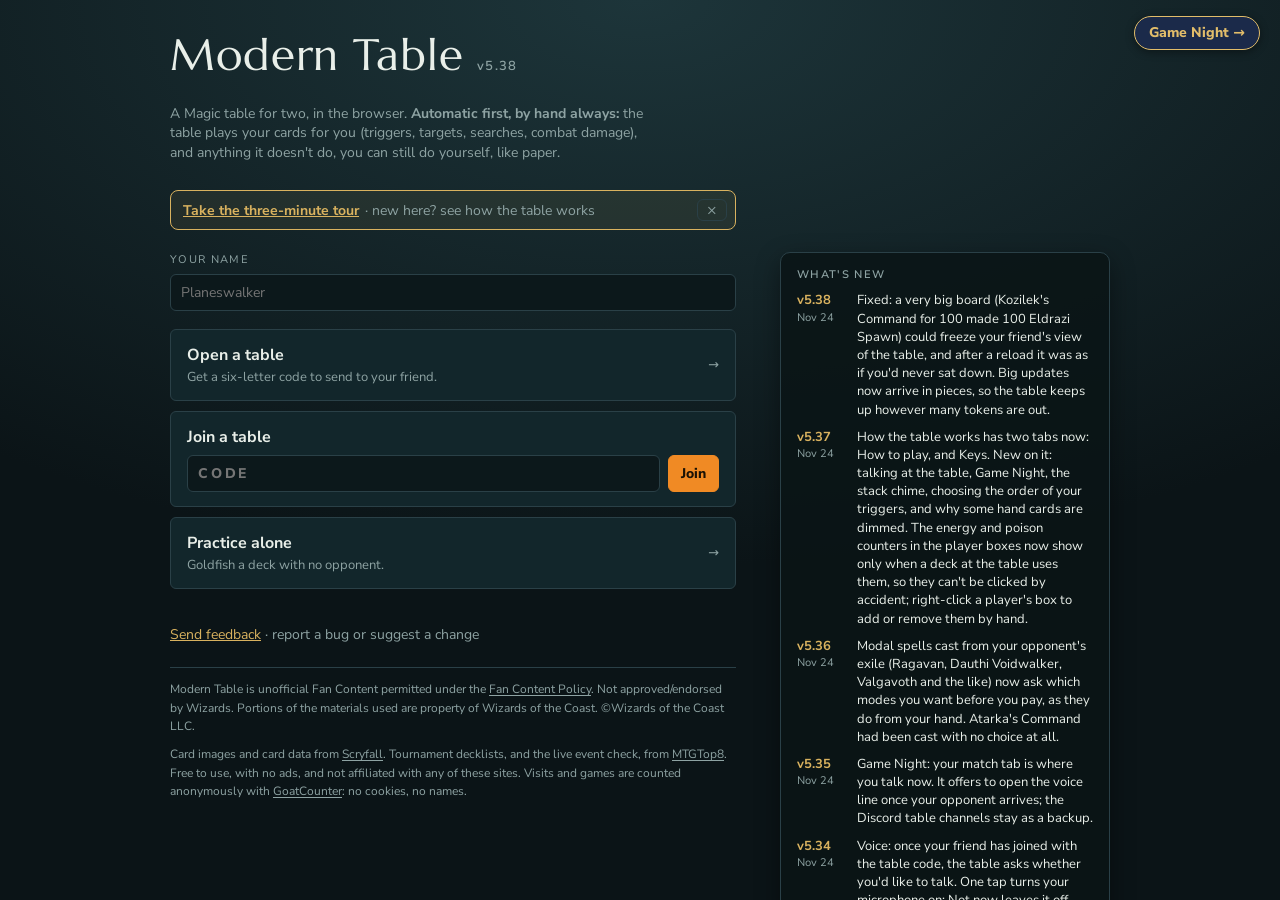
==== index.html @ 103f33f0 "v5.38 / Draft v0.40: long messages go in pieces PeerJS's JSON channel refuses messages of 16,300 byt" ====
<!doctype html>
<html lang="en">
<head>
<meta charset="utf-8">
<meta name="viewport" content="width=device-width,initial-scale=1">
<title>Modern Table</title>
<link rel="icon" href="icon.svg" type="image/svg+xml">
<link rel="icon" href="icon-32.png" type="image/png" sizes="32x32">
<link rel="apple-touch-icon" href="apple-touch-icon.png">
<!-- Anonymous visit and game counts (GoatCounter: no cookies, no personal data). The path drops ?t= table codes. -->
<script>window.goatcounter={path:function(p){return String(p).split('?')[0];}};</script>
<script data-goatcounter="https://modern-table.goatcounter.com/count" async src="https://gc.zgo.at/count.js"></script>
<link rel="preconnect" href="https://fonts.googleapis.com">
<link rel="stylesheet" href="https://fonts.googleapis.com/css2?family=Marcellus&family=Patrick+Hand&family=Nunito+Sans:opsz,wght@6..12,400;6..12,600;6..12,800&display=swap">
<style>
/* Layout: felt table in the middle, zone piles on the left rail, players + stack + log on the right rail. */
:root{
  --felt:#16272b; --felt2:#0f1c20; --rail:#0b1417; --line:#2a4047; --ink:#e9efe9; --dim:#8ea3a3;
  --brass:#d9b25f; --go:#f08a24; --bad:#e2574c; --good:#5fc98d; --opp:#7fb3ff;
  --display:"Marcellus",Georgia,serif; --ui:"Nunito Sans",system-ui,-apple-system,"Segoe UI",sans-serif;
  --ch:calc((100vh - 66px)/5.85); --cw:calc(var(--ch)/1.396);
  color-scheme:dark;
}
*{box-sizing:border-box}
html,body{height:100%;margin:0}
body{background:var(--rail);color:var(--ink);font:14px/1.4 var(--ui);overflow:hidden;user-select:none;-webkit-user-select:none}
button,input,textarea,select{font:inherit;color:inherit}
button{cursor:pointer;background:#1c3238;border:1px solid var(--line);border-radius:6px;padding:7px 12px}
button:hover{border-color:var(--brass)}
button:focus-visible,input:focus-visible,textarea:focus-visible{outline:2px solid var(--brass);outline-offset:1px}
button.go{background:var(--go);border-color:var(--go);color:#1b1205;font-weight:800}
button.ghost{background:transparent}
button:disabled{opacity:.45;cursor:default}button:disabled:hover{border-color:var(--line)}
input,textarea{background:#0c181b;border:1px solid var(--line);border-radius:6px;padding:8px 10px;user-select:text;-webkit-user-select:text}
h1,h2,h3{font-family:var(--display);font-weight:400;margin:0;text-wrap:balance}
[hidden]{display:none!important}
.screen{height:100%}

/* ---------- lobby ---------- */
#lobby{position:relative;display:grid;place-items:center;background:radial-gradient(120% 90% at 50% 0%,#1d353a,var(--rail) 70%);overflow:auto;padding:24px 16px}
.lobbybox{width:min(940px,100%);display:grid;grid-template-columns:minmax(0,1fr) 330px;gap:18px 44px;align-items:start}
.lhead,.lmain{display:flex;flex-direction:column;gap:18px;min-width:0}.lhead{grid-column:1/-1}
@media (max-width:920px){.lobbybox{grid-template-columns:minmax(0,1fr);width:min(560px,100%)}}
.lobbybox h1{font-size:44px;letter-spacing:.02em}
.lobbybox p{margin:0;color:var(--dim);max-width:60ch}
.lobbybox p.legal{max-width:none;font:12px/1.55 var(--ui);color:var(--dim);border-top:1px solid var(--line);padding-top:12px;margin-top:4px}.lobbybox p.legal .lgl{display:block}.lobbybox p.legal .lgl+.lgl{margin-top:.775em}.lobbybox p.legal a{color:inherit;text-decoration:underline;text-underline-offset:2px}
.field{display:flex;flex-direction:column;gap:6px}
.field label{font-size:11px;letter-spacing:.12em;text-transform:uppercase;color:var(--dim)}
/* affiliation (v4.88) */
.lgsrow{display:flex;gap:10px;align-items:center}.lgsrow select{flex:1;min-width:0;height:38px;background:#0c181b;border:1px solid var(--line);border-radius:6px;padding:0 8px}
.lgsp{flex:none;width:38px;height:38px;box-sizing:border-box;border:1px dashed var(--line);border-radius:5px;overflow:hidden}.lgsp.on{border:1px solid var(--brass)}.lgsp img{display:block;width:100%;height:100%;object-fit:cover}
.lgsh{font-size:12px;color:var(--dim)}
.lgsl{flex:none;width:34px;height:34px;box-sizing:border-box;border:1px solid var(--brass);border-radius:4px;object-fit:cover}
#banner.wide{max-width:min(660px,92vw)}#banner .mrow{flex-wrap:nowrap;align-items:center;gap:20px;margin:2px 0 4px}#banner .mvs{font:italic 20px var(--display);color:var(--brass)}
#banner .mside{display:flex;align-items:center;gap:14px;min-width:0}#banner .mside.r{flex-direction:row-reverse;text-align:right}#banner .mtx{display:flex;flex-direction:column;gap:2px;min-width:0;text-align:left}#banner .mside.r .mtx{text-align:right}
#banner .mnm{font:22px var(--display);color:var(--ink)}#banner .mst{font-size:12px;font-weight:700;color:var(--brass)}#banner .mdk{font-size:12px;color:var(--dim)}
.lgsb{flex:none;width:84px;height:84px;box-sizing:border-box;border:2px solid var(--brass);border-radius:8px;object-fit:cover}
.choices{display:grid;gap:10px}
.choice{display:flex;gap:12px;align-items:center;justify-content:space-between;text-align:left;padding:14px 16px;background:#12262b}
.choice b{display:block;font-size:16px}.choice span{color:var(--dim);font-size:13px}
/* the way to the Draft Table wears the Draft Table's colours */
.corner{position:absolute;top:16px;right:20px;border:1px solid #e2bd6a;border-radius:99px;padding:6px 14px;text-decoration:none;font-weight:800;color:#e2bd6a;background:#1b2a4a;box-shadow:0 2px 8px #0006}
.corner:hover{background:#273d6b;color:#f2d58f}
#nightWait{position:fixed;inset:0;z-index:300;display:grid;place-items:center;background:#0b1324ee;padding:16px}
#nightWait>div{max-width:520px;display:flex;flex-direction:column;gap:10px;align-items:center;text-align:center;border:1px solid #e2bd6a;border-radius:12px;padding:24px 28px;background:#1b2a4a;box-shadow:0 20px 50px #000b}
#nightWait span{font:800 11px var(--ui);letter-spacing:.14em;text-transform:uppercase;color:#a3b0cc}
#nightWait h2{font:400 26px var(--display);margin:0;color:#edf1fa}
#nightWait b{font:800 44px var(--ui);font-variant-numeric:tabular-nums;color:#e2bd6a;line-height:1}
#nightWait p{margin:0;color:#c9d2e6;font-size:14px}#nightWait a{color:#e2bd6a}#nightWait i{color:#a3b0cc;font-size:13px}
.joinrow{display:flex;gap:8px}.joinrow input{flex:1;text-transform:uppercase;letter-spacing:.2em;font-weight:800;min-width:0}

.news{display:flex;flex-direction:column;gap:9px}
.lobbybox .news{background:#0a1416d9;border:1px solid var(--line);border-radius:10px;padding:14px 16px 16px;box-shadow:0 8px 24px #0006}
.lobbybox .newsrow{grid-template-columns:52px 1fr;gap:8px;font-size:13px}
.news h4{margin:0;font:600 11px var(--ui);letter-spacing:.12em;text-transform:uppercase;color:var(--dim)}
.newsrow{display:grid;grid-template-columns:86px 1fr;gap:10px;font-size:13.500px;color:var(--ink);line-height:1.4}
.newsrow b{color:var(--brass);font-variant-numeric:tabular-nums}.newsrow b small{display:block;color:var(--dim);font-weight:400;font-size:11px}
.news a{color:var(--brass);font-size:13px}
/* ---------- deck screen ---------- */
#decks{display:flex;flex-direction:column;background:var(--felt2)}
.topbar{display:flex;gap:12px;align-items:center;padding:10px 16px;border-bottom:1px solid var(--line);background:var(--rail);flex-wrap:wrap}
.topbar h2{font-size:22px;margin-right:auto}
.pill{font-size:12px;padding:3px 9px;border-radius:99px;border:1px solid var(--line);color:var(--dim);white-space:nowrap}
.pill.ok{color:var(--good);border-color:var(--good)}.pill.warn{color:var(--go);border-color:var(--go)}
.pill b{color:var(--ink);letter-spacing:.15em;user-select:text;-webkit-user-select:text}
.deckwrap{flex:1;min-height:0;display:grid;grid-template-columns:minmax(260px,380px) 1fr}
.decklist{overflow:hidden;border-right:1px solid var(--line);padding:10px;display:flex;flex-direction:column}#tabBody{flex:1 1 auto;min-height:0;overflow:auto}
#basicsBox{flex:0 0 auto;margin-top:10px;padding:8px 10px 10px;border:1px solid var(--line);border-radius:8px;background:var(--felt2,#132226)}#basicsBox .bbtabs{display:flex;gap:4px;margin:0 0 7px}#basicsBox .bbtabs button{flex:1;padding:4px 0;font:700 10px var(--ui);letter-spacing:.08em;text-transform:uppercase;background:transparent;color:var(--dim);border:1px solid var(--line);border-radius:5px}#basicsBox .bbtabs button.on{color:var(--brass);border-color:var(--brass)}#basicsBox .bbrow.ten{gap:4px}#basicsBox .bbrow.ten .bbc span{font-size:7px}#basicsBox .bbh{display:flex;align-items:center;justify-content:space-between;gap:8px;margin:0 0 7px;font:700 11px var(--ui);letter-spacing:.1em;text-transform:uppercase;color:var(--dim)}#basicsBox select{font:600 12px var(--ui);width:100%;background:#0d1a1d;color:var(--ink);border:1px solid var(--line);border-radius:5px;padding:3px 5px}#basicsBox .bbrow{display:grid;grid-template-columns:repeat(5,1fr);gap:5px}#basicsBox .bbc{aspect-ratio:63/88;border-radius:5px;overflow:hidden;background:#0b1416 center/cover no-repeat;position:relative;box-shadow:0 2px 5px #0008}#basicsBox .bbc span{position:absolute;left:0;right:0;bottom:3px;text-align:center;font:700 9px var(--ui);color:#fff;text-shadow:0 1px 2px #000}#basicsBox .bbn{margin:6px 0 0;font:12px var(--ui);color:var(--dim);min-height:15px}
.tabs{display:flex;gap:6px;margin-bottom:10px;flex-wrap:wrap}
.tabs button.on{border-color:var(--brass);color:var(--brass)}
.evh{font-size:11px;letter-spacing:.1em;text-transform:uppercase;color:var(--dim);margin:14px 4px 6px}
.drow{display:grid;grid-template-columns:34px 1fr;gap:8px;width:100%;text-align:left;border-color:transparent;background:transparent;padding:6px 8px}
.drow.on{background:#1c3238;border-color:var(--brass)}
.drow small{color:var(--dim)}.drow .pl{color:var(--brass);font-variant-numeric:tabular-nums}
.deckview{overflow:auto;padding:18px 22px;display:flex;flex-direction:column;gap:14px}
.deckview h3{font-size:28px}
.cols{columns:3 200px;column-gap:24px}
.dvtabs{display:flex;gap:6px;align-items:center}.dvtabs button{padding:4px 12px;font-size:12px}.dvtabs button.on{border-color:var(--brass);color:var(--brass)}.dvtabs .hint{margin-left:6px}
.deckview .sbwrap{margin-top:0}.deckview .sbside{position:static}.deckview .sbmain .card,.deckview .sbside .card{cursor:default}
.cols div{break-inside:avoid;padding:1px 0;cursor:default}
.cols .sec{font-size:11px;letter-spacing:.1em;text-transform:uppercase;color:var(--dim);margin-top:10px}
.cols .n{display:inline-block;width:1.6em;color:var(--brass);font-variant-numeric:tabular-nums}
textarea#paste{width:100%;min-height:300px;font-family:ui-monospace,Menlo,Consolas,monospace;font-size:13px}
.hint{color:var(--dim);font-size:13px;max-width:70ch}
/* v4.127: the coin flip window (cfWindow); the coin is the maintainer's sprite sheet, img/coin-flip.webp: 4 x 4 frames, one turn; frame 0 = heads (planeswalker symbol), frame 8 = tails (the rat) */
.cfstage{display:grid;grid-template-columns:auto 1fr auto;align-items:center;gap:18px}.cfstage.solo{grid-template-columns:1fr;justify-items:center}
.cfstage figure{margin:0;text-align:center;transition:opacity .35s,filter .35s}
.cfstage:not(.win) .xfb .xfc{outline-color:transparent}.cfstage .xfb .xfc{transition:outline-color .3s,box-shadow .3s}.cfstage.win .xfb .xfc{outline-color:var(--brass);box-shadow:0 0 26px #d9b25f88}
.cfstage.lose .xfb{opacity:.35;filter:grayscale(.8)}.cfstage.lose .xfb figcaption{color:var(--dim)}
.cfcoin,.cfface{background-image:url(img/coin-flip.webp);background-size:400% 400%;background-repeat:no-repeat;background-position:0 0}
.cfbox{display:flex;flex-direction:column;align-items:center;gap:10px;min-width:220px;text-align:center}
.cfwrap{height:150px;width:130px;display:grid;place-items:end center}
.cfcoin{width:112px;height:112px;margin-bottom:4px;will-change:transform}
.cfcoin.nos{background:radial-gradient(circle at 35% 30%,#f6dc95,#d9b25f 45%,#9c7a32);border-radius:50%;display:grid;place-items:center;font:400 34px var(--display);color:#4a3712}
.cfshadow{width:70px;height:10px;border-radius:50%;background:#0007;filter:blur(2px)}
.cfres{font-family:var(--display);font-size:20px;min-height:28px}.cfres.win{color:var(--good)}.cfres.lose{color:var(--bad)}
.cfcall{display:flex;gap:8px}.cfcall[hidden]{display:none}.cfcall button{min-width:92px}
.cfsub{color:var(--dim);font-size:12.5px;min-height:18px}.cfsub a{color:var(--brass);cursor:pointer;text-decoration:underline}
.cfface{display:inline-block;width:22px;height:22px;vertical-align:-6px;margin-right:6px}.cfface.t{background-position:0 66.6667%}
.cfout{border-radius:8px;padding:8px 12px;font-size:13px}.cfout[hidden]{display:none}.cfout.win{background:#123024;border:1px solid #2f6b4c}.cfout.lose{background:#2a1414;border:1px solid #6b2a24}
.cfkey{display:flex;gap:14px;align-items:center;margin-right:6px;font:800 12px var(--ui);letter-spacing:.08em;text-transform:uppercase}.cfkey>span{display:flex;align-items:center;gap:7px}.cfkey .cfface{width:38px;height:38px;margin:0;vertical-align:middle}
.sheet footer .cfnote{margin-right:auto;color:var(--dim);font-size:13px;align-self:center}
@media (max-width:760px){.cfstage{grid-template-columns:1fr;justify-items:center}.cfstage .cfbox{order:-1}}
.xfpair{display:flex;gap:14px;align-items:center;justify-content:center;margin:2px 0 12px}:is(.xfpair,.cfstage) figure{margin:0;text-align:center}:is(.xfpair,.cfstage) .xfc{position:relative;width:min(210px,38vw);aspect-ratio:63/88;border-radius:10px;overflow:hidden;box-shadow:0 4px 14px #0008}:is(.xfpair,.cfstage) .xfb .xfc{outline:2px solid var(--brass);outline-offset:2px}:is(.xfpair,.cfstage) .xfc img{position:absolute;inset:0;width:100%;height:100%;display:block}:is(.xfpair,.cfstage) .xftx{position:absolute;inset:0;box-sizing:border-box;border-radius:10px;padding:10px;background:var(--felt2,#1d2b26);border:1px solid var(--line);text-align:left;font-size:12px;overflow:hidden}:is(.xfpair,.cfstage) .xftx b{display:block;font-size:13px;margin-bottom:4px}:is(.xfpair,.cfstage) .xftx i{display:block;color:var(--dim);margin-bottom:6px}:is(.xfpair,.cfstage) figcaption{font:600 11px var(--ui);letter-spacing:.06em;text-transform:uppercase;color:var(--brass);margin-top:6px}:is(.xfpair,.cfstage) .xfarr{font-size:28px;color:var(--brass);line-height:1}

/* ---------- table ---------- */
#table{display:grid;grid-template-columns:calc(var(--cw) + 26px) 1fr 272px;position:relative}
#left{display:flex;flex-direction:column;justify-content:space-between;padding:8px 13px;gap:6px;background:var(--rail);border-right:1px solid var(--line);overflow:hidden}
.piles{display:flex;flex-direction:column;gap:5px}
.railh{font-size:10px;letter-spacing:.12em;text-transform:uppercase;color:var(--dim);white-space:nowrap;overflow:hidden;text-overflow:ellipsis;width:var(--cw)}.railh b{color:var(--opp);font-weight:800}.railh.me b{color:var(--brass)}
.pile.still{cursor:default}
#left .pile{height:var(--pileh,calc(var(--ch)*.55))}
.pile{position:relative;width:var(--cw);height:calc(var(--ch)*.55);border-radius:6px;border:1px dashed var(--line);overflow:hidden;cursor:pointer}
.pile .card{position:absolute;top:0;left:0;width:100%;pointer-events:none;box-shadow:none}
.pile label{position:absolute;left:0;right:0;bottom:0;background:#000b;font-size:10px;letter-spacing:.08em;text-transform:uppercase;padding:2px 5px;display:flex;justify-content:space-between;pointer-events:none}
.pile label b{color:var(--brass);font-variant-numeric:tabular-nums}
.pile.drop,.row.drop,.handrow.drop,#stack.drop{outline:2px solid var(--brass);outline-offset:-2px}
#board{position:relative;display:flex;flex-direction:column;min-width:0;background:radial-gradient(90% 70% at 50% 50%,#1e3a3f,var(--felt) 60%,var(--felt2))}
/* each row has see-through room above and below (--rp) that overlaps its neighbours, so tapped cards, attackers and glows are not cut off; the layout height is unchanged */
.row{--rp:calc(var(--ch)*.22);height:calc(var(--ch) + 2*var(--rp));display:flex;align-items:center;gap:6px;padding:var(--rp) 10px;margin:calc(-1*var(--rp)) 0;background-clip:content-box;overflow-x:auto;overflow-y:hidden;flex:none;scrollbar-width:thin}
#mid>*{position:relative;z-index:4}
#loopBtn{position:absolute;left:12px;z-index:30;padding:8px 12px;border-radius:8px}
#atkBar span.sub,#blockBar span.sub{font-size:11px;letter-spacing:0;text-transform:none;color:var(--dim);font-weight:400}#atkBar span.sub.must{color:var(--brass);font-weight:600}
.card.asel{outline:3px solid var(--brass);outline-offset:2px;transform:translateY(-6%)}.card.asel::after{content:'ATTACK';position:absolute;left:50%;top:-11px;transform:translateX(-50%);font:800 9px var(--ui);letter-spacing:.12em;color:#1b1408;background:var(--brass);padding:1px 6px;border-radius:3px}
#blockBar,#atkBar,#pracBar{position:absolute;left:12px;z-index:30;display:flex;flex-direction:column;gap:6px;align-items:stretch;width:178px;padding:8px 10px;background:#0b1417f2;border:1px solid var(--brass);border-radius:10px;box-shadow:0 8px 24px #000a}#pracBar span{font-size:11px;letter-spacing:.06em;text-transform:uppercase;color:var(--brass);font-weight:800}#pracBar .sub{text-transform:none;letter-spacing:0;color:var(--dim);font-weight:400}#pracBar{border-color:#7fb3ff}#pracBar span{color:#9cc4ff}
#blockBar span,#atkBar span{font-size:11px;letter-spacing:.08em;text-transform:uppercase;color:var(--brass);font-weight:800;text-align:center}#blockBar button,#atkBar button{font-size:12.5px}
.row .gap{flex:1;min-width:12px}
.row{position:relative;isolation:isolate}.row.ovf:hover{z-index:6}.row .card[data-z="bf"]{z-index:var(--zg,auto)}
.row::-webkit-scrollbar{height:9px}.row::-webkit-scrollbar-thumb{background:#d9b25f99;border-radius:5px}.row::-webkit-scrollbar-track{background:#0004}
.row.front{justify-content:safe center}
#oppBack,#oppFront{background:#0000001c}
.handrow{display:flex;justify-content:center;align-items:flex-end;flex:1;min-height:0;padding:0 12px;overflow:hidden}
.handrow.opp{flex:none;height:calc(var(--ch)*.56);align-items:center;gap:0;position:relative;background:#00000030}
.handrow.opp .card{width:calc(var(--cw)*.37);margin:0 calc(var(--cw)*-.02);cursor:default}
.handrow.opp .hn{position:absolute;left:10px;top:50%;transform:translateY(-50%);font-size:11px;letter-spacing:.1em;text-transform:uppercase;color:var(--dim)}.handrow.opp .hn b{color:var(--brass);font-size:15px}
.handrow.opp.shown .card{margin:0 2px;cursor:pointer}
#myHand .card{width:calc(var(--cw)*1.12);margin:0 var(--hm,-10px);transition:transform .12s,margin .16s ease-out,width .16s ease-out,opacity .16s;flex:none}
#myHand .card:hover{transform:translateY(-10%);z-index:5}#myHand .card.ntime{filter:brightness(.6) saturate(.55)}#myHand .card.ntime:hover{filter:brightness(.8) saturate(.75)}#myHand .card.insb{margin-left:calc(var(--hm,-10px) + var(--cw)*.9)}#myHand .card.insa{margin-right:calc(var(--hm,-10px) + var(--cw)*.9)}#myHand .card.dragsrc{width:0;margin:0;opacity:0;visibility:hidden;border-width:0;overflow:hidden;transform:none;box-shadow:none;transition:width .16s ease-out,margin .16s ease-out}
#mid{flex:none;height:44px;display:flex;align-items:center;gap:10px;padding:0 10px;border-block:1px solid var(--line);background:#0b1417cc}
#turnlbl{display:flex;align-items:center;gap:7px;min-width:0;flex:0 1 auto;background:transparent;border:1px solid transparent;padding:3px 8px;font-family:var(--display);font-size:17px;white-space:nowrap}
#turnlbl .tlt{min-width:0;overflow:hidden;text-overflow:ellipsis}#turnlbl.mine .tlt{color:var(--brass)}#turnlbl:hover,#turnlbl.open{border-color:var(--brass)}
#turnlbl .tlc{font:11px var(--ui);color:var(--dim)}#turnlbl .tlp{flex:none;font:700 11px var(--ui);color:var(--brass);border:1px solid var(--brass);border-radius:4px;padding:1px 5px}
.phases{display:flex;gap:3px;margin-inline:auto}
.phases button{padding:4px 9px;font-size:12px;border-radius:99px;background:transparent}
.phases button.on{background:var(--brass);border-color:var(--brass);color:#1b1205;font-weight:800}
.phases button.xc{border-style:dashed;border-color:var(--brass);color:var(--brass)}
.tools{display:flex;gap:4px}#fsBtn{white-space:nowrap}#fsBtn .fs{display:none}@media (max-width:1599px){#fsBtn .fl{display:none}#fsBtn .fs{display:inline}}.tools button{padding:4px 9px;font-size:12px}

.card{position:relative;width:var(--cw);aspect-ratio:488/680;border-radius:4.6%/3.3%;flex:none;background:#243b40;box-shadow:0 2px 6px #0008;transition:transform .15s,filter .15s,margin .15s;cursor:pointer;touch-action:none}
.card img{position:absolute;inset:0;width:100%;height:100%;border-radius:inherit;display:block;pointer-events:none}
.card .txt{position:absolute;inset:0;padding:7%;display:flex;flex-direction:column;gap:3px;font-size:calc(var(--cw)*.105);line-height:1.15;overflow:hidden;border:1px solid var(--line);border-radius:inherit;pointer-events:none}
.card .txt i{color:var(--dim);font-style:normal;font-size:.85em}.card .txt span{margin-top:auto;align-self:flex-end;font-weight:800}
.card .back:has(img){border-width:0}
.card .back{position:absolute;inset:0;overflow:hidden;border-radius:inherit;border:calc(var(--cw)*.05) solid #15100a;background:radial-gradient(circle at 50% 50%,#c79a4a 0 18%,#5a3a1c 19% 34%,#2c2136 35% 62%,#1a1422 63%);pointer-events:none}
:root{--ta:18deg}body.t90{--ta:90deg}
.card.tap{transform:rotate(var(--ta)) scale(.94);filter:brightness(.62) saturate(.7)}
.card.atk{transform:translateY(-14%);box-shadow:0 0 0 3px var(--brass),0 0 16px 3px #d9b25faa,0 8px 14px #000a}
.card.atk.tap{filter:brightness(.8) saturate(.85)}
.card.nblk,.card.atk.nblk,.card.atk.tap.nblk{filter:grayscale(.9) brightness(.4)}
.card.ntg{filter:grayscale(.9) brightness(.4)}.card.ntg2{filter:grayscale(.6) brightness(.65)}
.avatar.tgt.ntg{outline:none;opacity:.45;cursor:default}
.opp .card.atk,.card.opp.atk{transform:translateY(14%)}
.card.atk.tap{transform:translateY(-14%) rotate(var(--ta)) scale(.94)}
.card.opp.atk.tap{transform:translateY(14%) rotate(var(--ta)) scale(.94)}
/* sideways tap with room (v4.23): a tapped card is about a third wider, so it gets that much margin; a pile of identical tapped lands or tokens keeps its tight step and gets the room only at its ends */
body.t90r .row .card.tap{margin-left:calc(var(--cw)*.16);margin-right:calc(var(--cw)*.16)}body.t90r .row .card.tap.under{margin-right:calc(var(--cw)*-.74)}body.t90r .row .card.tap.tokunder{margin-right:calc(var(--cw)*-.86)}
body.t90r .row .card.tap:is(.under,.tokunder) + .card.tap{margin-left:0}body.t90r .row .card.tap.tokhide + .card.tap{margin-left:calc(var(--cw)*.16)}
.card.under{margin-right:calc(var(--cw)*-.74)}
/* v4.46 deck editor */
.edhead{display:flex;flex-direction:column;gap:2px}.edname{font-family:var(--display);font-size:24px;background:transparent;border:0;border-bottom:1px dashed var(--line);color:var(--ink);padding:0 0 2px;width:min(100%,460px);border-radius:0}
.edacts{display:flex;gap:8px;flex-wrap:wrap;align-items:center}
.edbar{display:flex;gap:10px 12px;align-items:center;flex-wrap:wrap;margin-top:6px}.edsbox{position:relative;flex:1 1 300px;min-width:0}#edQ{width:100%}
#edSugg{position:absolute;left:0;right:0;top:calc(100% + 4px);z-index:30;list-style:none;margin:0;padding:4px;background:var(--rail);border:1px solid var(--line);border-radius:6px;box-shadow:0 10px 24px #000c;max-height:380px;overflow:auto}
#edSugg li{display:grid;grid-template-columns:14px minmax(0,1fr) auto;gap:2px 10px;align-items:center;padding:6px 8px;border-radius:4px;cursor:pointer}#edSugg li.act,#edSugg li:hover{background:#1e3238}#edSugg li.no{opacity:.5;cursor:default}
#edSugg .nm{font-weight:700}#edSugg .ty{grid-column:2/4;color:var(--dim);font-size:12px}#edSugg li.empty{display:block;color:var(--dim);cursor:default}
.edcost{display:inline-flex;align-items:center;gap:1px;font:600 12px var(--ui);color:var(--dim);white-space:nowrap}.edcost .ms{width:16px;height:16px;font-size:9px;box-shadow:0 1px 1px #0007}.edcost .msep{margin:0 3px}
.edseg{display:flex;gap:6px}.edseg button.on{border-color:var(--brass);color:var(--brass)}
.edsub{display:flex;gap:6px 16px;flex-wrap:wrap;align-items:baseline;margin:6px 0 10px}.edbad{color:var(--bad)}
.edlist{display:grid;grid-template-columns:minmax(0,1fr) minmax(0,1fr);gap:20px}.edlist h4,.edcol h5,.edgrp h5{margin:6px 0 4px;font:800 11px var(--ui);letter-spacing:.1em;text-transform:uppercase;color:var(--dim)}.edlist h4 b,.edcol h5 b,.edgrp h5 b{color:var(--brass);margin-left:6px}
.edrow{display:grid;grid-template-columns:26px 2.2ch 26px minmax(0,1fr) auto auto;gap:8px;align-items:center;padding:2px 6px;border-radius:4px}.edrow:hover{background:#1b2e33}
.edrow button,.ectl button{padding:0;height:24px;min-width:24px;font-size:15px;line-height:1}.edrow .mv,.ectl .mv{padding:2px 7px;font-size:12px;color:var(--dim)}.edrow .n{text-align:center;font-weight:800;font-variant-numeric:tabular-nums}.edrow .nm{min-width:0;overflow:hidden;text-overflow:ellipsis;white-space:nowrap}
.edcards{display:flex;gap:10px;align-items:flex-start;--ew:118px}.edcol{display:flex;flex-direction:column;width:var(--ew);flex:none}.edcol.side{margin-left:auto;padding-left:12px;border-left:1px solid var(--line);width:calc(var(--ew) + 13px)}
.etile{position:relative;width:var(--ew);padding:0 3px 3px;border:1px solid #3d5a60;border-radius:9px;background:var(--felt2);box-shadow:0 2px 6px #0007}.etile:hover{border-color:var(--brass)}.etile + .etile{margin-top:calc((var(--ew) - 8px) * -1.13)}.etile .card{width:calc(var(--ew) - 8px);--cw:calc(var(--ew) - 8px);cursor:default}
.ectl{position:relative;display:flex;align-items:center;gap:3px;height:26px;padding:1px 0 2px;border-radius:8px 8px 0 0}.etile:hover .ectl{background:#1b2e33}
.ectl .mv{margin-left:auto}.etn{min-width:2ch;text-align:center;font:800 12.5px var(--ui);color:var(--brass);font-variant-numeric:tabular-nums}
.edempty{display:flex;flex-direction:column;gap:10px;padding:24px 18px;border:1px dashed var(--line);border-radius:8px;color:var(--dim)}.edempty b{color:var(--ink)}
.edflash{animation:edfl .9s ease-out}@keyframes edfl{from{background:#3a3520}to{background:transparent}}
:root{--new:#b892ff}
.unlr{position:absolute;inset:0;border:2px solid var(--new);border-radius:inherit;box-shadow:inset 0 0 12px 3px #b892ff77;pointer-events:none}
.unlr.inl{position:static;display:inline-block;width:12px;height:12px;border-radius:50%;vertical-align:-1px;box-shadow:0 0 6px #b892ff88}
#camWrap{flex:none;margin-top:8px;font-size:10px}
/* Streamer frames (v4.58): one markup, five looks. Sizes are in em, so the previews in the settings window are the same frames drawn small. */
.cw{position:relative;display:flex;flex-direction:column}.cw .cfr{position:relative}
.cvid{position:relative;width:100%;aspect-ratio:16/9;overflow:hidden;background:#05090b}
.cw .cname{display:flex;align-items:center;gap:.6em;min-width:0}.cw .cn{flex:1;min-width:0;overflow:hidden;text-overflow:ellipsis;white-space:nowrap}
.cw .cdeck,.cw .csc{display:none}
.fr-none .cvid{border-radius:.8em;border:1px solid #ffffff1f}.fr-none .cname{position:absolute;right:.8em;bottom:.55em;max-width:80%;z-index:2;color:#fff;font:800 1.35em/1.15 var(--ui);text-shadow:0 1px 2px #000,0 0 .7em #000c;pointer-events:none}.fr-none .cn{text-align:right}
.fr-brass .cfr{padding:.55em;border-radius:.55em;background:linear-gradient(135deg,#f6dc95,#a67c2e 30%,#f1d07a 55%,#7a5a1c 80%,#e3bf6a);box-shadow:0 .2em .6em #000a,inset 0 0 0 1px #fff6}
.fr-brass .cvid{border-radius:.25em;box-shadow:0 0 0 1px #3d2c0a}
.fr-brass .cname{align-self:flex-end;min-width:46%;max-width:82%;justify-content:center;margin-top:-1px;padding:.35em 1.1em .4em;background:linear-gradient(#f0d58c,#b8913e);color:#2b1d04;font:400 1.35em/1.15 var(--display);letter-spacing:.07em;border:1px solid #6b4f17;border-top:0;border-radius:0 0 .4em .4em;box-shadow:0 .15em .4em #0009,inset 0 1px 0 #fff8;text-shadow:0 1px 0 #fff7}
.fr-brass .cn{flex:none;max-width:100%;text-align:center}
.fr-match .cfr{padding:.3em;background:#0b1417;border:1px solid var(--brass);border-top:0;border-radius:0 0 .5em .5em;box-shadow:0 .2em .7em #000a}
.fr-match .cvid{border-radius:.2em}
.fr-match .cname{order:-1;display:grid;grid-template-columns:minmax(0,1fr) auto;column-gap:.8em;align-items:center;padding:.45em .8em .45em .7em;background:linear-gradient(90deg,#1d3237,#0f1c20);border:1px solid var(--brass);border-left:.4em solid var(--brass);border-radius:.5em .5em 0 0}
.fr-match .cn{grid-column:1;color:var(--ink);font:400 1.4em/1.15 var(--display);letter-spacing:.04em}
.fr-match .cdeck{display:block;grid-column:1;color:var(--dim);font:700 .95em/1.2 var(--ui);letter-spacing:.06em;text-transform:uppercase;overflow:hidden;text-overflow:ellipsis;white-space:nowrap}
.fr-match .csc{display:block;grid-column:2;grid-row:1/3;color:var(--brass);font:400 2.2em/1 var(--display);font-variant-numeric:tabular-nums}.fr-match .csc:empty{display:none}
.fr-felt .cfr{padding:.75em;border-radius:.6em;background:radial-gradient(circle at 30% 20%,#2f6b4f,#1b4231 70%);box-shadow:0 .2em .7em #000a,inset 0 0 1.2em #0008}
.fr-felt .cfr::after{content:'';position:absolute;inset:.33em;border:1px dashed #e9dfc070;border-radius:.42em;pointer-events:none}
.fr-felt .cvid{border-radius:.25em;box-shadow:0 0 0 1px #000a}
.fr-felt .cname{order:-1;align-self:flex-start;max-width:82%;margin-left:.9em;padding:.32em 1em .25em;background:#26583f;color:#efe6c8;font:400 1.3em/1.15 var(--display);letter-spacing:.05em;border-radius:.5em .5em 0 0;box-shadow:0 -.1em .3em #0006;border:1px solid #0005;border-bottom:0}
.fr-cast .cvid{border-radius:.3em;border:1px solid var(--line)}
.fr-cast .cname{position:absolute;left:0;max-width:82%;bottom:.9em;z-index:2;padding:.38em 1.6em .38em .7em;background:linear-gradient(90deg,#0b1417f5,#0b1417c0 70%,#0b141700);border-left:.38em solid var(--brass);color:#fff;font:800 1.3em/1.15 var(--ui);pointer-events:none}
.frpicks{display:grid;grid-template-columns:repeat(5,1fr);gap:10px;margin-top:12px}.frpick{display:flex;flex-direction:column;align-items:center;gap:6px;padding:8px 6px;border-radius:8px;background:#0b1417;border:1px solid var(--line);font-size:12px;color:var(--dim);cursor:pointer}
.frpick.on{border-color:var(--brass);box-shadow:0 0 0 1px var(--brass);color:var(--ink)}.frpick .cw{font-size:7.5px;width:100%}.frpick .cvid svg{position:absolute;inset:0;margin:auto;height:80%;fill:#ffffff1c}
#camBox{position:relative}
.camopts{display:flex;flex-direction:column;gap:8px;margin-top:12px}.camopt{display:flex;align-items:center;gap:8px;font-size:13px}.camopt select{flex:1;min-width:0}
#camBox.space{border:1px dashed #ffffff33;background:#05090b}#camBox video{position:absolute;inset:0;width:100%;height:100%;object-fit:cover;display:none}#camBox.live video{display:block}#camBox.mir video{transform:scaleX(-1)}
#camMsg{position:absolute;inset:0;display:grid;place-items:center;text-align:center;padding:10px;font:800 10px/1.45 var(--ui);letter-spacing:.14em;color:#ffffff40}#camBox.live #camMsg{display:none}#camMsg.err{letter-spacing:.02em;font-weight:600;font-size:11.5px;color:#ffcf9a}
#camSet{position:absolute;right:5px;top:5px;width:24px;height:24px;padding:0;border-radius:50%;font-size:13px;line-height:1;opacity:0;transition:opacity .15s;background:#000a;border:1px solid #ffffff40;color:#fff}#camBox:hover #camSet{opacity:1}
#unlBox{margin:6px 0 2px;padding:8px 10px;background:#241d38;border:1px solid var(--new);border-radius:6px;font-size:12px;line-height:1.4;display:flex;flex-direction:column;gap:4px}
#unlBox[hidden]{display:none}#unlBox b{color:var(--new);display:flex;gap:6px;align-items:center}#unlBox a{color:var(--brass)}
.ptnote{grid-column:1/-1;margin-top:2px;padding:3px 7px;border:1px dashed var(--brass);border-radius:4px;color:var(--brass);font-size:11.5px;font-weight:700;line-height:1.3}
.pilT{display:contents}
body.t90 .pilT{display:flex;flex-direction:row-reverse;align-items:center;flex:none}
body.t90 .row .pilT>.card{margin-left:0!important;margin-right:0!important}body.t90 .row .pilT>.card.under:not(:last-child){margin-left:calc(var(--cw)*-.74)!important}body.t90 .row .pilT>.card.tokunder:not(:last-child){margin-left:calc(var(--cw)*-.86)!important}
body.t90r .pilT{margin:0 calc(var(--cw)*.16)}
.tokc{position:absolute;right:5%;bottom:5%;min-width:calc(var(--cw)*.3);height:calc(var(--cw)*.3);padding:0 4px;box-sizing:border-box;border-radius:99px;display:grid;place-items:center;background:#000c;border:2px solid var(--brass);color:#fff;font:400 calc(var(--cw)*.19)/1 var(--display);font-variant-numeric:tabular-nums;pointer-events:none;z-index:3}
.card.tokunder{margin-right:calc(var(--cw)*-.86)}.card.tokhide{display:none}.card.tokunder>:not(img){visibility:hidden}
.tokn{position:absolute;right:4%;top:40%;padding:1px 6px;font:800 calc(var(--cw)*.16)/1.2 var(--ui);color:#fff;background:#000d;border:1px solid #fff;border-radius:3px;pointer-events:none;font-variant-numeric:tabular-nums}
.card.fdmine img,.card.fdmine .txt{opacity:.45}
.card.sel{box-shadow:0 0 0 3px var(--brass)}
.card.hov{outline:1px solid #fff8}
.badge{position:absolute;font-size:calc(var(--cw)*.14);font-weight:800;padding:1px 6px;border-radius:99px;background:#000d;border:1px solid var(--brass);color:var(--brass);pointer-events:none;font-variant-numeric:tabular-nums}
.card.fbk{box-shadow:0 0 0 2px var(--brass),0 0 16px 4px #d9b25fcc}.fbkban{position:absolute;left:0;right:0;top:44%;text-align:center;font:800 calc(var(--cw)*.12) var(--ui);letter-spacing:.12em;color:var(--brass);background:#000c;border-top:1px solid var(--brass);border-bottom:1px solid var(--brass);padding:2px 0;pointer-events:none}.pile.fbpile{box-shadow:0 0 0 2px var(--brass),0 0 14px 3px #d9b25faa}.pile .fbtag{position:absolute;left:50%;top:6px;transform:translateX(-50%);font:800 10px var(--ui);letter-spacing:.1em;color:var(--brass);background:#000c;border:1px solid var(--brass);border-radius:99px;padding:1px 6px;z-index:2;pointer-events:none;white-space:nowrap}
.badge.ctr{right:4%;bottom:6%}.badge.tmp{right:4%;bottom:22%;border-style:dashed;border-color:#7fd6ff;color:#bfeaff;background:#06202cdd;white-space:nowrap}.badge.ctr.neg{border-color:var(--bad);color:var(--bad)}
.loy{position:absolute;right:3%;bottom:2.5%;width:calc(var(--cw)*.3);height:calc(var(--cw)*.27);pointer-events:none;filter:drop-shadow(0 1px 3px #000c)}
.loy::before{content:"";position:absolute;inset:0;background:#e8ecea;clip-path:polygon(50% 0,100% 14%,100% 60%,50% 100%,0 60%,0 14%)}
.loy::after{content:"";position:absolute;inset:6%;background:linear-gradient(#2b3238,#101418);clip-path:polygon(50% 0,100% 14%,100% 60%,50% 100%,0 60%,0 14%)}
.loy b{position:absolute;inset:0 0 14% 0;display:grid;place-items:center;z-index:1;color:#fff;font:800 calc(var(--cw)*.16)/1 var(--ui);font-variant-numeric:tabular-nums}.badge.dmg{right:3%;top:18%;border-radius:3px;padding:2px 6px;text-align:center;line-height:1.05;border-color:#ffb3ab;color:#fff;background:#8f1f17e6;white-space:nowrap}.badge.dmg small{display:block;font-size:.62em;letter-spacing:.1em}.badge.dmg.lethal{background:#d1281a;border-color:#fff;box-shadow:0 0 8px 2px #ff4a3a99}.card.dmglethal{outline:2px solid #ff4a3a;outline-offset:-2px}
.ebban{position:absolute;left:0;right:0;top:30%;text-align:center;font:800 calc(var(--cw)*.1)/1.15 var(--ui);letter-spacing:.1em;color:#fff1d6;background:linear-gradient(#6b4a22,#4a3115);border-top:1px solid #d9b07a;border-bottom:1px solid #2a1a08;padding:calc(var(--cw)*.02) 2px;box-shadow:0 2px 6px #0009;pointer-events:none}
.tpad{position:relative;width:clamp(130px,calc(var(--cw)*1.45),170px);padding:16px 8px 6px 22px;border-radius:3px 3px 4px 4px;background:repeating-linear-gradient(#fbfbf6 0 17px,#b9d3ea 17px 18px);color:#1d2a3a;font:15px/18px "Patrick Hand","Comic Sans MS",cursive;box-shadow:0 6px 14px #0009;transform:rotate(-1.2deg)}
.tpad::before{content:"";position:absolute;left:0;right:0;top:0;height:11px;border-radius:3px 3px 0 0;background:#5b6b78}
.tpad::after{content:"";position:absolute;top:11px;bottom:0;left:16px;width:1px;background:#d9534f99}
.tpad .h{font-size:13px;line-height:1;margin:0 0 2px;opacity:.75;white-space:nowrap;overflow:hidden;text-overflow:ellipsis}
.tpad ul{list-style:none;margin:0 0 0 -22px;padding:0 0 0 22px;max-height:calc(var(--ch)*.82);overflow-y:auto;scrollbar-width:none}
.tpad li{position:relative;transition:opacity .3s}.tpad li .nm{display:block;white-space:nowrap;overflow:hidden;text-overflow:ellipsis}.tpad li .ct{position:absolute;left:-21px;width:16px;text-align:center;color:#c0392b}
.tpad.mine li{cursor:pointer}.tpad.mine li:hover .nm{color:#1b4fa8;text-decoration:line-through}
.tpad .h.h2{margin-top:6px}.tpad li.pv .nm{font-style:italic}.tpad li.gone .nm{text-decoration:line-through}.tpad li.gone{text-decoration-thickness:2px;opacity:0}
.twrap{position:absolute;right:14px;top:50%;transform:translateY(-50%);display:flex;flex-direction:column;align-items:flex-start;gap:3px;z-index:6}
.twrap .thint{font:600 10px var(--ui);color:var(--dim);letter-spacing:.04em;padding-left:6px}
.lpt{position:absolute;left:14px;bottom:10px;display:flex;flex-direction:column;align-items:flex-start;gap:4px;z-index:6;pointer-events:auto}.lpt .lpl{font:600 9px var(--ui);letter-spacing:.14em;text-transform:uppercase;color:var(--dim)}.lpt .lpr{display:flex;flex-wrap:wrap;gap:5px;max-width:132px}
.lpc{display:inline-flex;align-items:center;justify-content:center;width:15px;height:15px;border-radius:50%;border:2px solid var(--brass);box-sizing:border-box;font:700 11px/1 var(--ui);font-style:normal;color:#1a1408;transition:background .2s}.lpc.on{background:var(--brass)}.lpc.turn{border-style:dashed}.lpc.turn.on{border-style:solid}.lpc.over{border-color:#d9822b;background:#d9822b}.lpc.gone{opacity:.55}
#myHand.haslpt{padding-left:150px}.lpc[data-lpk]{cursor:default}.lpc.lphot{box-shadow:0 0 0 2px var(--brass),0 0 12px 3px color-mix(in srgb,var(--brass) 75%,transparent)}.lpc.over.lphot{box-shadow:0 0 0 2px #d9822b,0 0 12px 3px #d9822baa}
.card.lphot{box-shadow:0 0 0 2px var(--brass),0 0 18px 6px color-mix(in srgb,var(--brass) 70%,transparent)!important}.pile.lphot{box-shadow:0 0 0 2px var(--brass),0 0 18px 6px color-mix(in srgb,var(--brass) 70%,transparent);border-radius:8px}
#lpTip{position:fixed;z-index:9000;pointer-events:none;background:#0d1512f2;border:1px solid var(--brass);color:#e9e1cc;font:600 12px var(--ui);padding:5px 9px;border-radius:6px;white-space:nowrap;box-shadow:0 4px 14px #0008}#lpTip[hidden]{display:none}.handrow.opp.haslpt .hn{top:10px;transform:none}.handrow.opp .lpt{bottom:6px;left:10px}
#myHand.hastrk{padding-right:calc(clamp(130px,calc(var(--cw)*1.45),170px) + 30px)}#myHand{position:relative}
.tnote{position:absolute;right:12px;top:50%;transform:translateY(-50%) rotate(-4deg);width:34px;height:42px;border-radius:2px;background:repeating-linear-gradient(#fbfbf6 0 6px,#b9d3ea 6px 7px);box-shadow:0 3px 8px #000a;cursor:help;z-index:6;border-top:6px solid #5b6b78}
.tnote::after{content:"";position:absolute;left:6px;right:5px;top:8px;height:20px;background:repeating-linear-gradient(transparent 0 4px,#1d2a3a88 4px 5px,transparent 5px 7px);clip-path:polygon(0 0,95% 0,80% 30%,100% 45%,70% 70%,90% 100%,0 100%)}
.tnote b{position:absolute;right:-8px;bottom:-6px;background:var(--brass);color:#1b1205;font:800 11px/1 var(--ui);border-radius:99px;padding:2px 5px}
#tpop{position:fixed;z-index:60}
.srt{display:flex;flex-direction:column;align-items:center;gap:6px}.srtb{display:flex;gap:4px}.srtb button{font:600 12px var(--ui);padding:3px 8px}.srtb button.on{background:var(--brass);color:#111;border-color:var(--brass)}
.rv .card.dim,#exGrid .card.dim,#ltGrid .card.dim,#gytGrid .card.dim,#brGrid .card.dim{opacity:.35;filter:grayscale(.6);cursor:not-allowed}
.costbox.up{border-color:#ff8a7a;box-shadow:0 0 6px 1px #ff4a3a88}.chban{position:absolute;left:0;right:0;top:30%;text-align:center;font:800 calc(var(--cw)*.095)/1.15 var(--ui);letter-spacing:.08em;color:#fff;background:#000e;border-top:1px solid #fffa;border-bottom:1px solid #fffa;padding:calc(var(--cw)*.02) 2px;box-shadow:0 2px 6px #0009;pointer-events:none;text-transform:uppercase}
.costbox{position:absolute;left:3%;top:14%;display:flex;gap:1px;align-items:center;padding:2px 3px;border-radius:3px;background:#000e;border:1px solid var(--brass);box-shadow:0 2px 6px #0009;pointer-events:none}.costbox .ms{width:calc(var(--cw)*.13);height:calc(var(--cw)*.13);font-size:calc(var(--cw)*.075)}
.badge.tok{left:4%;top:4%;border-color:var(--dim);color:var(--dim)}
/* v4.130 (the maintainer chose the folded corner): a card created from outside the game (c.made) gets a brass triangle folded over its top-left corner with a star; sized from the card's own width, its rounded corner matches the card's (4.6% / 3.3% of the card = 17.7% of the fold) */
.crfold{position:absolute;left:0;top:0;width:26%;aspect-ratio:1;border-top-left-radius:17.7%;overflow:hidden;filter:drop-shadow(1px 1px 2px #000c);z-index:2}
.crfold::before{content:"";position:absolute;inset:0;background:linear-gradient(135deg,#e2c072 0,#d9b25f 30%,#b8913f 50%,transparent 50%)}
.crfold svg{position:absolute;left:10%;top:10%;width:38%;height:38%}
.kcs{position:absolute;left:3%;top:19%;max-height:74%;display:flex;flex-direction:column;flex-wrap:wrap;gap:calc(var(--cw)*.02);pointer-events:none}
.kc.gr{border:1.5px solid var(--brass);background:#1d1606}
.kc.won{--wg:#5fb8ff;box-shadow:0 0 0 1.5px var(--wg),0 0 calc(var(--cw)*.07) calc(var(--cw)*.035) var(--wg),0 0 calc(var(--cw)*.16) calc(var(--cw)*.05) var(--wg);animation:wglow 2.4s ease-in-out infinite}
.kc.won.walk-Plains{--wg:#fff2b8}.kc.won.walk-Island{--wg:#4fb3ff}.kc.won.walk-Swamp{--wg:#b9a9c9}.kc.won.walk-Mountain{--wg:#ff6a4a}.kc.won.walk-Forest{--wg:#4fd47a}
.kc.won.walk-Swamp{background:#1a1420}
@keyframes wglow{50%{box-shadow:0 0 0 1.5px var(--wg),0 0 calc(var(--cw)*.1) calc(var(--cw)*.05) var(--wg),0 0 calc(var(--cw)*.24) calc(var(--cw)*.08) var(--wg)}}
body.nomo .kc.won{animation:none}
.kc{width:calc(var(--cw)*.2);height:calc(var(--cw)*.2);border-radius:50%;background:#000;border:1px solid #fff;display:grid;place-items:center;box-shadow:0 1px 3px #000c;flex:none}
.kc svg{width:74%;height:74%;fill:#fff;display:block}.kc{position:relative}.kc .kcn{position:absolute;right:-40%;bottom:-30%;background:var(--brass);color:#1a1408;font:700 9px/1 system-ui,sans-serif;padding:1px 3px;border-radius:6px;pointer-events:none}
.badge.ctr.nm{display:flex;align-items:center;gap:calc(var(--cw)*.03);padding:1px 7px 1px 1px;border-color:#fff;color:#fff;background:#000}
.badge.ctr.nm .kc{width:calc(var(--cw)*.17);height:calc(var(--cw)*.17);border:0;box-shadow:none}
.badge.ctr.lore{padding:1px 8px;font-family:var(--display);font-weight:400;font-size:calc(var(--cw)*.17);letter-spacing:.04em}
.badge.ctr.named{border-color:#fff;color:#fff;background:#000;white-space:nowrap}
.badge.spl{left:4%;bottom:21%;display:flex;flex-direction:column;align-items:center;min-width:calc(var(--cw)*.27);padding:calc(var(--cw)*.012) calc(var(--cw)*.035) calc(var(--cw)*.02);background:linear-gradient(#22343a,#0c1619);border:1px solid var(--brass);border-radius:calc(var(--cw)*.018);box-shadow:inset 0 0 0 1px #000a,inset 0 1px 0 #f2d89255,0 2px 5px #000c;color:#f6ead0;white-space:nowrap}   /* v4.129: the brass plaque (the maintainer) */
.badge.spl small{font:800 calc(var(--cw)*.052)/1 var(--ui);letter-spacing:.16em;color:var(--brass);margin-top:calc(var(--cw)*.008)}.badge.spl b{font:400 calc(var(--cw)*.15)/1 var(--display);color:#f6ead0}
.badge.chap{left:4%;top:4%;border-color:#fff;color:#fff;background:#000;font-family:var(--display);font-weight:400;white-space:nowrap}
.pile .dtag{position:absolute;right:4px;top:5px;font:800 10px var(--ui);letter-spacing:.06em;color:var(--ink);background:#000c;border:1px solid var(--dim);border-radius:99px;padding:1px 6px;z-index:2;pointer-events:none;white-space:nowrap}
.pile .dtag.on{color:#1b1205;background:var(--brass);border-color:var(--brass)}.pile .dtag.low{top:26px}
/* v4.129 (the maintainer chose the brass plaque): Storm | N, square corners, the number in the display font */
#stormTag{display:inline-flex;align-items:stretch;flex:none;cursor:pointer;border:1px solid var(--brass);border-radius:4px;overflow:hidden;box-shadow:inset 0 1px 0 #f2d89233}#stormTag[hidden]{display:none}#stormTag:hover{box-shadow:inset 0 1px 0 #f2d89233,0 0 0 1px var(--brass)}
#stormTag small{font:800 10px var(--ui);letter-spacing:.16em;color:var(--brass);background:#0c1619;padding:3px 8px;display:grid;place-items:center}
#stormTag b{font:400 16px/1 var(--display);color:#f6ead0;background:linear-gradient(#22343a,#16252a);padding:3px 9px;display:grid;place-items:center;border-left:1px solid #d9b25f88;font-variant-numeric:tabular-nums}
.playbox{flex:none;align-self:center;height:calc(var(--ch) - 8px);margin:4px 0;padding:2px 7px 4px;border:1px solid var(--brass);border-radius:8px;background:#d9b25f14;box-shadow:0 0 14px 3px #d9b25f99,inset 0 0 12px #d9b25f2e;display:flex;flex-direction:column;gap:2px;--cw:calc(var(--ch)*.55)}
#mbGrid .card[data-ord]:not([data-ord=''])::after{content:attr(data-ord);position:absolute;top:6px;right:6px;width:22px;height:22px;border-radius:50%;background:var(--brass);color:#1a1408;font:800 12px/22px var(--ui);text-align:center}
.playbox.this,.playbox.next{margin-left:auto}.row.front:has(>.playbox.this)>:first-child{margin-left:auto}
.playbox.next{border-style:dashed;box-shadow:0 0 10px 1px #d9b25f55,inset 0 0 10px #d9b25f1c}
.playbox h6{margin:0;font:800 9.500px var(--ui);letter-spacing:.1em;color:var(--brass);white-space:nowrap;text-align:center}
.playbox>div{display:flex;gap:4px;flex:1;min-height:0;align-items:center;justify-content:center}
.playbox .plban,.pile .plban,.pile .wrpban,.pile .nmban,.pile .ribban{display:none}.playbox .card{box-shadow:0 2px 6px #0008}
.card.pl{box-shadow:0 0 0 2px var(--brass),0 0 14px 3px #d9b25faa}
.plban.nsban{top:30%;background:#3b2a52e6;color:#efe3ff}.plban.nsany{top:52%;background:#1d4a2ce6;color:#dcffe6;font-size:calc(var(--cw)*.07)}
.hnbox{flex:0 0 auto;align-self:center;width:calc(var(--cw)*1.05);height:calc(var(--ch)*.8);margin-left:10px;border:2px dashed var(--brass);border-radius:8px;display:flex;align-items:center;justify-content:center;text-align:center;font:800 10px/1.3 var(--ui);letter-spacing:.06em;color:var(--brass);padding:6px;background:#0006}
.card.phz{filter:grayscale(1) brightness(.55);opacity:.7}.card.phz>.phban{position:absolute;left:0;right:0;top:44%;text-align:center;font:800 calc(var(--cw)*.1) var(--ui);letter-spacing:.1em;color:#e8e8e8;background:#000a;padding:2px 0;filter:none;z-index:3}
.plban{position:absolute;left:0;right:0;top:44%;text-align:center;font:800 calc(var(--cw)*.095) var(--ui);letter-spacing:.08em;color:var(--brass);background:#000c;border-top:1px solid var(--brass);border-bottom:1px solid var(--brass);padding:2px 0;pointer-events:none}
.mdlist{display:flex;flex-direction:column;gap:6px;max-width:580px}
.mdlist button{display:flex;gap:10px;align-items:flex-start;text-align:left;padding:10px 12px;background:#12262b;white-space:normal;line-height:1.35}
.mdlist button b{color:var(--brass);flex:none}.mdlist button.on{border-color:var(--brass);background:#d9b25f26;box-shadow:0 0 0 1px var(--brass)}
.badge.mdb{left:4%;bottom:6%;border-color:#fff;color:#fff;background:#000;white-space:nowrap;border-radius:3px}
.badge.gl{left:4%;right:4%;bottom:22%;padding:1px 2px;text-align:center;font-size:calc(var(--cw)*.1);font-weight:700;line-height:1.15;border-color:#fff;color:#fff;background:#000;white-space:normal;border-radius:3px;pointer-events:auto}
.badge.xa{left:4%;right:4%;top:4%;padding:1px 2px;text-align:center;font-size:calc(var(--cw)*.11);font-weight:700;line-height:1.15;border-color:#fff;color:#fff;background:#000;white-space:normal;border-radius:3px}
.badge.xv{left:4%;top:28%;border-color:#fff;color:#fff;background:#000;white-space:nowrap;border-radius:3px}
.kc.sick{position:absolute;right:3%;top:3%;pointer-events:none}.kc.sick.abil{box-shadow:0 0 0 2px var(--good),0 0 8px 2px #3ddc8488;border-radius:50%}.kc.sick.low{top:17%}
.prepban{position:absolute;left:0;right:0;top:20%;text-align:center;font:800 calc(var(--cw)*.12)/1 var(--ui);letter-spacing:.1em;color:#f3e9ff;background:linear-gradient(#7a4fc4,#52308f);border-top:1px solid #d9c4ff;border-bottom:1px solid #2a1452;padding:calc(var(--cw)*.03) 0;box-shadow:0 2px 6px #0009;pointer-events:none}
.lgpick{display:flex;flex-direction:column;align-items:center;gap:6px;cursor:pointer}.lgpick small{color:var(--dim);font-size:12px}.lgpick:hover .card{outline:2px solid var(--brass);outline-offset:2px}
.splist{display:flex;flex-direction:column;gap:8px;margin:12px 0}.sprow{display:flex;justify-content:space-between;align-items:center;gap:12px}.sprow small{color:var(--dim)}.sprow input{width:64px}
.lftban{position:absolute;left:0;right:0;top:42%;text-align:center;font:800 calc(var(--cw)*.15)/1 var(--ui);letter-spacing:.12em;color:#06240f;background:var(--good);border-top:1px solid #d6ffe6;border-bottom:1px solid #0f5a2c;padding:calc(var(--cw)*.03) 0;box-shadow:0 2px 6px #0009;pointer-events:none}
.lorehex{position:absolute;right:3%;bottom:4%;width:calc(var(--cw)*.27);height:calc(var(--cw)*.31);pointer-events:none;filter:drop-shadow(0 1px 3px #000c)}
.lorehex::before{content:"";position:absolute;inset:0;background:#8a7355;clip-path:polygon(50% 0,100% 25%,100% 75%,50% 100%,0 75%,0 25%)}
.lorehex::after{content:"";position:absolute;inset:7%;background:linear-gradient(#f3ead2,#dccdaa);clip-path:polygon(50% 0,100% 25%,100% 75%,50% 100%,0 75%,0 25%)}
.lorehex b{position:absolute;inset:0;display:grid;place-items:center;z-index:1;color:#1b1205;font:700 calc(var(--cw)*.15)/1 Georgia,"Times New Roman",serif;letter-spacing:.02em}
.ltban{position:absolute;left:0;right:0;top:61%;text-align:center;font:800 calc(var(--cw)*.105)/1.15 var(--ui);letter-spacing:.08em;color:#1b1205;border-top:1px solid #fff8;border-bottom:1px solid #0008;padding:calc(var(--cw)*.025) 2px;box-shadow:0 2px 6px #0009;pointer-events:none}
.ltban.lt-Plains{background:#f3ecc6}.ltban.lt-Island{background:#a9d6ee}.ltban.lt-Swamp{background:#b9a6c9}.ltban.lt-Mountain{background:#eea58c}.ltban.lt-Forest{background:#97cfa6}.ltban.lt-all{background:linear-gradient(#f0cf7a,#d9b25f);border-top-color:#fff3c9}
.badge.dpt{right:3.500%;bottom:2.500%;min-width:calc(var(--cw)*.27);text-align:center;border-radius:calc(var(--cw)*.05)/calc(var(--cw)*.07);padding:calc(var(--cw)*.012) calc(var(--cw)*.05);font:400 calc(var(--cw)*.17)/1.1 var(--display);-webkit-text-stroke:.06em currentColor;paint-order:stroke fill;letter-spacing:.05em;font-variant-numeric:tabular-nums;color:#141414;background:linear-gradient(#fbfbf8 0%,#e6e6e1 45%,#bdbdb7 100%);border:1px solid #2c2c2a;box-shadow:inset 0 1px 0 #fff,inset 0 -1px 2px #0005,0 0 0 1px #8e8e88,0 2px 4px #000a;white-space:nowrap}
.badge.dpt.dead{color:#a3150c;background:linear-gradient(#fff1ef 0%,#f0c9c4 50%,#d39a93 100%);border-color:#6d0f08}
.card.hasdpt .badge.ctr{bottom:21%}.card.hasdpt .badge.tmp{bottom:36%}
/* v5.13: pennants for +1/+1 and -1/-1 counters and boosts this turn (the maintainer's pick, prototype C2): metal = it stays (brass +1/+1, onyx -1/-1), the creature's own color = this turn, dark gray = shrunk this turn */
.pens{position:absolute;right:-5%;bottom:6%;display:flex;flex-direction:column-reverse;align-items:flex-end;gap:calc(var(--cw)*.025);pointer-events:none;z-index:2;filter:drop-shadow(0 1px 2px #000b)}.card.hasdpt .pens{bottom:20%}
.pen{min-height:calc(var(--cw)*.22);padding:calc(var(--cw)*.015) calc(var(--cw)*.06) calc(var(--cw)*.015) calc(var(--cw)*.1);display:flex;flex-direction:column;justify-content:center;align-items:flex-end;clip-path:polygon(0 0,100% 0,100% 100%,0 100%,calc(var(--cw)*.06) 50%);white-space:nowrap;color:#1c1a16;box-sizing:border-box}
.pen b{font:900 max(12px,calc(var(--cw)*.13))/1 var(--ui);font-variant-numeric:tabular-nums}.pen small{font:800 max(6px,calc(var(--cw)*.055))/1.25 var(--ui);letter-spacing:.12em}
.pen.ctr{background:linear-gradient(#f2d892,#c79c45);color:#2a1d05}.pen.ctrn{background:linear-gradient(#77777e,#2c2c31 55%,#111114);color:#fff;text-shadow:0 1px 0 #000}.pen.shr{background:#3d3d40;color:#fff}
.ce-head{display:flex;align-items:center;gap:14px;flex-wrap:wrap;position:sticky;top:-14px;z-index:3;background:var(--felt2);padding:6px 0 8px;box-shadow:0 6px 10px var(--felt2)}
.ce-total{font:400 30px/1 var(--display);color:var(--ink);font-variant-numeric:tabular-nums}.ce-total small{font:600 13px var(--ui);color:var(--dim);margin-left:4px}
.ce-bar{flex:1;min-width:160px;height:8px;border-radius:99px;background:#0c181b;border:1px solid var(--line);overflow:hidden}.ce-bar i{display:block;height:100%;background:var(--brass);transition:width .15s}
.ce-ok{font-weight:800;color:var(--dim)}.ce-ok.on{color:var(--good)}.ce-head.on .ce-bar i{background:var(--good)}
#ceGrid .card{width:132px}#ceGrid .cewrap{position:relative;display:inline-flex;flex-direction:column;align-items:center;gap:3px}#ceGrid .cemv{font:800 11px var(--ui);color:var(--dim)}#ceGrid .cewrap.on .cemv{color:var(--brass)}
.badge.chap.pact{border-color:var(--bad);color:#ffd3cf;background:#2a0907}
:is(#pactPanel,#payPanel){position:fixed;left:50%;top:84px;transform:translateX(-50%);z-index:65;width:min(440px,92vw);background:#0b1417f7;border:1px solid var(--bad);border-radius:12px;padding:14px 16px;display:flex;flex-direction:column;gap:10px;box-shadow:0 0 0 1px #e2574c44,0 16px 40px #000c}
:is(#pactPanel,#payPanel).cyc{border-color:var(--brass);box-shadow:0 10px 30px #000a}
:is(#pactPanel,#payPanel) h3{font-size:19px;padding-right:28px}:is(#pactPanel,#payPanel) .px{position:absolute;right:8px;top:8px;padding:2px 9px;background:transparent}
:is(#pactPanel,#payPanel) .pcost{display:flex;gap:6px;align-items:center;flex-wrap:wrap}:is(#pactPanel,#payPanel) .pcost .ms{width:30px;height:30px;font-size:15px;filter:grayscale(1);opacity:.35;transition:opacity .15s}:is(#pactPanel,#payPanel) .pcost .ms.ok{filter:none;opacity:1;box-shadow:0 0 0 2px var(--good)}
:is(#pactPanel,#payPanel) .pst{font-weight:800;color:var(--dim)}:is(#pactPanel,#payPanel) .pst.ok{color:var(--good)}:is(#pactPanel,#payPanel) .pbtns{display:flex;gap:8px;flex-wrap:wrap}:is(#pactPanel,#payPanel) .pbtns button{font-size:12.500px}
.lkban{position:absolute;left:0;right:0;top:36%;text-align:center;font:800 calc(var(--cw)*.085)/1.1 var(--ui);letter-spacing:.06em;color:#eafcff;background:linear-gradient(#11606b,#0b3f47);border-top:1px solid #7fe3ee;border-bottom:1px solid #04252a;padding:calc(var(--cw)*.025) 2px;box-shadow:0 2px 6px #0009;pointer-events:none;overflow:hidden;text-overflow:ellipsis;white-space:nowrap}.lkban small{display:block;font-size:.72em;letter-spacing:.12em;color:#a8eef5}
.card.lk{box-shadow:0 0 0 1px #5fd4e099,0 0 8px 1px #5fd4e044}.card.lk.lkhot{box-shadow:0 0 0 2px #5fd4e0,0 0 18px 5px #5fd4e0aa}.card.hk.lkhot{box-shadow:0 0 0 2px var(--brass),0 0 18px 6px color-mix(in srgb,var(--brass) 70%,transparent)}.pkfan{position:fixed;z-index:60;width:var(--cw);height:var(--ch);pointer-events:none}.pkfan .pkc{position:absolute;left:0;top:0;width:var(--cw);transform-origin:50% 100%}.pkfan .pkc .card{width:var(--cw);box-shadow:0 0 0 2px var(--brass),0 6px 18px #000c;transition:none;pointer-events:none}.pkfan .pktag{position:absolute;left:0;right:0;bottom:12%;text-align:left;padding-left:calc(var(--cw)*.07) !important;font:800 calc(var(--cw)*.075)/1 var(--ui);letter-spacing:.12em;color:var(--brass);background:#000e;border-top:1px solid color-mix(in srgb,var(--brass) 60%,transparent);border-bottom:1px solid color-mix(in srgb,var(--brass) 60%,transparent);padding:calc(var(--cw)*.03) 0}.pile .card.hk.lkhot{box-shadow:inset 0 0 0 2px var(--brass),inset 0 0 16px 2px color-mix(in srgb,var(--brass) 70%,transparent)}
.cpban{position:absolute;left:0;right:0;top:20%;text-align:center;font:800 calc(var(--cw)*.095)/1.1 var(--ui);letter-spacing:.1em;color:#fff;background:linear-gradient(#3b2a66,#24183f);border-top:1px solid #b9a7ff;border-bottom:1px solid #120c22;padding:calc(var(--cw)*.025) 2px;box-shadow:0 2px 6px #0009;pointer-events:none;text-transform:uppercase}
.card.gtg{box-shadow:0 0 0 2px var(--bad),0 0 14px 4px #e2574caa}
.tgban{position:absolute;left:0;right:0;top:56%;text-align:center;font:800 calc(var(--cw)*.085)/1.15 var(--ui);letter-spacing:.06em;color:#fff;background:#8f1f17e6;border-top:1px solid #ffb3ab;border-bottom:1px solid #3a0b08;padding:2px 2px;pointer-events:none;text-transform:uppercase}
.pile .drtag{position:absolute;left:3px;right:3px;top:4px;text-align:center;font:800 8px/1.2 var(--ui);letter-spacing:.02em;color:var(--ink);background:#000d;border:1px solid var(--dim);border-radius:3px;padding:2px 1px;z-index:2;pointer-events:none;white-space:nowrap;overflow:hidden}.pile .drtag b{display:block;font-size:15px;line-height:1.1;color:var(--brass)}.pile .drtag.next{background:var(--brass);border-color:var(--brass);color:#1b1205}.pile .drtag.next b{color:#1b1205}
.pile .riptag{position:absolute;left:50%;top:42%;transform:translate(-50%,-50%);font:800 10px var(--ui);letter-spacing:.06em;color:#fff;background:#000;border:1px solid #fffa;border-radius:99px;padding:2px 7px;z-index:2;pointer-events:none;white-space:nowrap}
.pile .tgtag{position:absolute;left:4px;bottom:20px;font:800 10px var(--ui);letter-spacing:.06em;color:#fff;background:#8f1f17;border:1px solid #ffb3ab;border-radius:99px;padding:1px 6px;z-index:2;pointer-events:none;white-space:nowrap}
.playbox.flx{border-color:#e8e8e8aa;background:#ffffff0d;box-shadow:none;border-style:dashed}.playbox.flx h6{color:#eee}
.flban{position:absolute;left:0;right:0;top:40%;text-align:center;font:800 calc(var(--cw)*.085)/1.15 var(--ui);letter-spacing:.06em;color:#fff;background:#000e;border-top:1px solid #fffa;border-bottom:1px solid #fffa;padding:calc(var(--cw)*.02) 2px;box-shadow:0 2px 6px #0009;pointer-events:none;text-transform:uppercase}.pile .flban{display:none}
.playbox.plot{border-color:#c9a2ff;background:#c9a2ff12;box-shadow:none;--cw:calc(var(--ch)*.46);padding:3px 8px 4px;min-width:calc(var(--ch)*.78)}.playbox.plot h6{color:#e2cfff;line-height:1.15}.playbox.plot h6.pls{font-size:7.5px;letter-spacing:.05em;white-space:normal;max-width:calc(var(--ch)*.78)}
.plban.pltd{background:#3a2560e6;color:#efe3ff;border-color:#c9a2ff}
.playbox.comp{border-color:#7fd6ff;background:#7fd6ff12;box-shadow:none}.playbox.comp h6{color:#bfeaff}
.compban{position:absolute;left:0;right:0;top:44%;text-align:center;font:800 calc(var(--cw)*.1)/1.15 var(--ui);letter-spacing:.1em;color:#06202c;background:#7fd6ff;border-top:1px solid #e6f8ff;border-bottom:1px solid #1d5a73;padding:2px 0;pointer-events:none}
.playbox .compban{display:none}
.badge.note{left:4%;bottom:6%;right:30%;border-radius:4px;color:var(--ink);border-color:var(--line);font-weight:600;white-space:nowrap;overflow:hidden;text-overflow:ellipsis}
.ctlflag{position:absolute;left:-3%;bottom:6%;max-width:80%;overflow:hidden;text-overflow:ellipsis;white-space:nowrap;font:800 calc(var(--cw)*.078)/1 var(--ui);letter-spacing:.08em;text-transform:uppercase;padding:calc(var(--cw)*.03) calc(var(--cw)*.1) calc(var(--cw)*.03) calc(var(--cw)*.045);clip-path:polygon(0 0,100% 0,88% 50%,100% 100%,0 100%);pointer-events:none;box-shadow:0 1px 3px #0008}.ctlflag.theirs{background:var(--opp);color:#0b1f3a}.ctlflag.mine{background:var(--brass);color:#2a1f08}
#ghost{position:fixed;z-index:60;pointer-events:none;opacity:.85;transform:translate(-50%,-50%) rotate(-3deg)}

#right{display:flex;flex-direction:column;background:var(--rail);border-left:1px solid var(--line);min-height:0}
.avatar{padding:8px 10px;display:grid;grid-template-columns:1fr auto;gap:2px 8px;align-items:center;border-bottom:1px solid var(--line)}
.avatar.me{border-bottom:0;border-top:1px solid var(--line)}
.avatar.active{background:linear-gradient(90deg,#d9b25f22,transparent)}
.avatar.tgt{outline:2px solid var(--brass);outline-offset:-2px;cursor:crosshair}
.avatar .nm{font-family:var(--display);font-size:17px;display:flex;align-items:center;gap:8px;min-width:0}.avatar .nm .nmt{overflow:hidden;text-overflow:ellipsis;white-space:nowrap;min-width:0}
/* v5.32: voice */
.vcb,.vci{display:inline-flex;align-items:center;gap:3px;flex:none;border:1px solid var(--line);background:transparent;color:var(--dim);border-radius:3px;padding:2px 4px;font:700 11px var(--ui);cursor:pointer;line-height:1}
.vcb svg,.vci svg{width:16px;height:16px;fill:currentColor;stroke:currentColor;stroke-width:1.6}
.vcb:hover{color:var(--ink);border-color:var(--brass)}
.vcb.on{color:#1b1205;background:var(--brass);border-color:var(--brass);box-shadow:0 0 0 0 #d9b25f88;animation:vcpulse 1.6s infinite}
.vcb.rec{color:#fff;background:#b3261e;border-color:#b3261e}
.vcb.rec b{font-variant-numeric:tabular-nums}
.vcb.x{padding:2px 6px}
.vci{cursor:default;border-color:transparent;color:var(--opp)}
.vci.on{animation:vcpulse 1.6s infinite;border-radius:3px}
.vci.tap{cursor:pointer;border-color:var(--opp)}
#vcOffer{position:fixed;top:14px;left:50%;transform:translateX(-50%);z-index:66;width:360px;max-width:calc(100vw - 32px);background:#0b1417;border:1px solid var(--brass);border-radius:4px;padding:12px 14px 12px;box-shadow:0 10px 30px #000c;color:var(--ink)}
#vcOffer h4{display:flex;align-items:center;gap:6px;margin:0 0 6px;font:800 14px var(--ui);color:var(--brass)}#vcOffer h4 svg{width:18px;height:18px;fill:currentColor;stroke:currentColor;stroke-width:1.6;flex:none}
#vcOffer p{margin:0 0 6px;font-size:13px;line-height:1.4}#vcOffer p.sm{font-size:12px;color:var(--dim)}#vcOffer p.live{display:flex;align-items:center;gap:6px;color:var(--opp);font-weight:700}#vcOffer p.live svg{width:16px;height:16px;fill:currentColor;stroke:currentColor;stroke-width:1.6;flex:none}
#vcOffer .vof{display:flex;gap:8px;justify-content:flex-end;margin-top:8px}#vcOffer .vof button{padding:6px 12px;font-size:13px}
@keyframes vcpulse{0%{box-shadow:0 0 0 0 #d9b25f88}70%{box-shadow:0 0 0 6px #d9b25f00}100%{box-shadow:0 0 0 0 #d9b25f00}}
body.nomo .vcb.on,body.nomo .vci.on{animation:none}
.vns{grid-column:1/-1;display:flex;flex-wrap:wrap;gap:3px;margin-top:2px}
.vnc{border:1px solid var(--opp);background:transparent;color:var(--opp);border-radius:3px;padding:1px 6px;font:700 11px var(--ui);cursor:pointer}
.vnc.new{background:var(--opp);color:#0c1a24}
.avatar .dk{font-size:11px;color:var(--dim);overflow:hidden;text-overflow:ellipsis;white-space:nowrap}
.life{display:flex;align-items:center;gap:4px;grid-row:span 2}
.life b{font-family:var(--display);font-size:34px;min-width:1.6em;text-align:center;font-variant-numeric:tabular-nums}
.life button{width:28px;height:28px;padding:0;border-radius:50%;font-weight:800}
.chips{grid-column:1/-1;display:flex;gap:5px;flex-wrap:wrap}
.chip{font-size:11px;padding:1px 7px;border-radius:99px;border:1px solid var(--line);color:var(--dim);cursor:pointer}
.winmark{margin-left:auto;display:inline-flex;align-items:center;gap:6px;font-size:11px;color:var(--dim);cursor:pointer;padding:1px 4px;border-radius:99px}
.winmark i{width:16px;height:16px;border-radius:50%;border:2px solid var(--brass);display:inline-block;box-sizing:border-box}
.winmark.on{color:var(--ink)}.winmark.on i{background:var(--brass);box-shadow:0 0 8px #d9b25f88}
.winmark:hover i{border-color:var(--ink)}
#midRail{display:flex;flex-direction:column;align-items:center;gap:8px;min-height:0;overflow:hidden}
#cityBox{width:var(--cw);display:flex;flex-direction:column;gap:4px}#cityBox .city{text-align:center;font:800 10px var(--ui);letter-spacing:.1em;color:#1b1205;background:var(--brass);border-radius:3px;padding:3px 2px 2px;box-shadow:0 0 10px #d9b25f88}#cityBox .city small{display:block;font:600 9px var(--ui);letter-spacing:.04em;opacity:.8}
#kwKey{width:var(--cw);display:flex;flex-direction:column;gap:3px}#kwKey h6{margin:0 0 1px;font:700 9.5px var(--ui);letter-spacing:.14em;color:var(--dim);text-align:center}
#kwKey .kr{display:flex;align-items:center;gap:6px;font-size:11px;line-height:1.1;color:var(--ink)}#kwKey .kr .kc{--cw:90px;width:17px;height:17px;flex:none}#kwKey .kr .kc svg{width:11px;height:11px}#kwKey .kn{font-size:9.5px;color:var(--dim);line-height:1.25;margin-top:2px}
#winsBox{width:var(--cw);display:flex;flex-direction:column;align-items:center;gap:1px;padding:4px 0;border-block:1px solid var(--line)}
#winsBox b{font-family:var(--display);font-size:26px;line-height:1;font-weight:400;font-variant-numeric:tabular-nums;color:var(--opp)}#winsBox b.me{color:var(--brass)}
#winsBox span{font-size:10px;letter-spacing:.2em;color:var(--dim)}
#winsBox span.dr{margin-top:3px;font-size:9px;color:var(--brass)}
#clockBox{width:var(--cw);display:flex;flex-direction:column;align-items:center;gap:1px;padding:4px 0;border-block:1px solid var(--line)}
#clockBox span{font-size:10px;letter-spacing:.2em;color:var(--dim)}
#clockBox b{font-family:var(--display);font-size:22px;line-height:1.1;font-weight:400;font-variant-numeric:tabular-nums;color:var(--ink)}
#clockBox i{font-style:normal;font-size:10px;color:var(--brass)}
#clockBox.low b{color:#e0a040}#clockBox.out b{color:#e05a4a}#clockBox.over b{color:var(--dim)}
#turnSign{position:absolute;left:14px;z-index:7;display:flex;flex-direction:column;align-items:center;padding:6px 14px 5px;border:2px solid var(--brass);border-radius:3px;background:#1b1408;box-shadow:0 2px 10px #0008;pointer-events:none}
#turnSign.opp{top:22%}#turnSign.me{bottom:22%}
#turnSign b{font-family:var(--display);font-weight:400;font-size:24px;letter-spacing:.08em;color:var(--brass);line-height:1}
#turnSign span{font-size:10px;letter-spacing:.18em;text-transform:uppercase;color:var(--dim)}
.sbclock{color:var(--brass);font-weight:600}
.chip.nz{color:var(--ink);border-color:var(--brass)}
#stackwrap{border-bottom:1px solid var(--line);padding:6px 10px}
#offerwrap{border-bottom:1px solid var(--line);padding:6px 10px}#offers{max-height:34vh;overflow-y:auto}
.offer h5{margin:0 0 3px;font:600 11px var(--ui);letter-spacing:.06em;text-transform:uppercase;color:var(--brass)}
.card.warped{outline:2px dashed #ffffff55;outline-offset:-3px}.card.warped>img,.card.warped>.txt{filter:saturate(.55) brightness(.82)}
.scryh{font:700 12px var(--ui);letter-spacing:.06em;text-transform:uppercase;opacity:.75;margin:10px 0 4px}.scryrow{display:flex;gap:12px;flex-wrap:wrap;min-height:40px;align-items:flex-start}.scryt{display:flex;flex-direction:column;align-items:center;gap:4px}.scryc .card{position:relative}.scryb{display:flex;gap:3px}.scryb button{padding:2px 7px;font-size:12px}.scryb button.on{background:var(--brass);color:#111}
.cmcban{position:absolute;left:0;right:0;top:36%;text-align:center;font:800 calc(var(--cw)*.12)/1.15 var(--ui);letter-spacing:.08em;color:#fff;background:#000e;border-top:1px solid #fffa;border-bottom:1px solid #fffa;padding:calc(var(--cw)*.02) 0;box-shadow:0 2px 6px #0009;pointer-events:none}
.pile .cmcban{display:none}
.nmban{position:absolute;left:0;right:0;top:56%;text-align:center;font:800 calc(var(--cw)*.095)/1.15 var(--ui);letter-spacing:.06em;color:#fff;background:#000e;border-top:1px solid #fffa;border-bottom:1px solid #fffa;padding:calc(var(--cw)*.02) 0;box-shadow:0 2px 6px #0009;pointer-events:none}
.wrpban{position:absolute;left:0;right:0;top:44%;text-align:center;font:800 calc(var(--cw)*.13)/1.1 var(--ui);letter-spacing:.14em;color:#fff;background:#000e;border-top:1px solid #fffa;border-bottom:1px solid #fffa;padding:calc(var(--cw)*.025) 0;box-shadow:0 2px 6px #0009;pointer-events:none}
/* warp (v4.24, the maintainer): a WARP banner on a permanent cast for its warp cost, in the WARPED banner's place and style, with when it leaves underneath */
.card.tqnow{box-shadow:0 0 0 2px var(--brass),0 0 16px 5px color-mix(in srgb,var(--brass) 70%,transparent)!important;animation:tqpulse 1.4s ease-in-out infinite}@keyframes tqpulse{50%{box-shadow:0 0 0 2px var(--brass),0 0 26px 9px color-mix(in srgb,var(--brass) 45%,transparent)}}body.nomo .card.tqnow{animation:none}
.tqban{position:absolute;left:0;right:0;top:40%;text-align:center;font:800 calc(var(--cw)*.105)/1.05 var(--ui);letter-spacing:.12em;color:#1a1408;background:var(--brass);padding:calc(var(--cw)*.03) 0 calc(var(--cw)*.025);box-shadow:0 2px 6px #0009;pointer-events:none}
.card.tqnext{outline:2px dashed var(--brass);outline-offset:-2px}.tqtag{position:absolute;left:4%;top:40%;white-space:nowrap;font:800 calc(var(--cw)*.075)/1 var(--ui);letter-spacing:.1em;color:var(--brass);background:#000d;border:1px solid var(--brass);border-radius:3px;padding:calc(var(--cw)*.025) calc(var(--cw)*.04);pointer-events:none}
.wpban{position:absolute;left:0;right:0;top:40%;text-align:center;font:800 calc(var(--cw)*.13)/1.05 var(--ui);letter-spacing:.16em;color:#fff;background:#000e;border-top:1px solid #fffa;border-bottom:1px solid #fffa;padding:calc(var(--cw)*.025) 0 calc(var(--cw)*.02);box-shadow:0 2px 6px #0009;pointer-events:none}.wpban.exban{top:56%}.nabban{top:70%;font-size:calc(var(--cw)*.088);letter-spacing:.08em;white-space:nowrap}.impban{top:58%;font-size:calc(var(--cw)*.085);letter-spacing:.05em;line-height:1.12;text-transform:uppercase;padding-left:calc(var(--cw)*.04);padding-right:calc(var(--cw)*.04)}.impban small{margin:0 0 2px}.impban small.impmore{margin:2px 0 0}.wpban small{display:block;font-size:.5em;letter-spacing:.1em;color:#d8d8d8;margin-top:1px}
.badge.zz{left:4%;bottom:6%;border-color:#b9a7ff;color:#d6ccff;background:#120d2bdd;font-size:calc(var(--cw)*.15);white-space:nowrap}
.badge.held{left:4%;top:4%;border-color:var(--opp);color:var(--opp)}
.offer{display:flex;gap:10px;align-items:center;margin-top:4px}.offer .card{width:calc(var(--cw)*.6)}.offer span{font-size:12px;color:var(--dim);display:block;margin-bottom:6px}.offer button{font-size:12px;padding:5px 10px}#coPanel{position:fixed;z-index:55;display:flex;flex-direction:column;gap:8px;padding:10px 12px 12px;background:color-mix(in srgb,var(--felt2,#14262a) 94%,#000);border:1px solid color-mix(in srgb,var(--brass) 55%,transparent);border-radius:10px;box-shadow:0 12px 40px #000c;overflow:auto}#coPanel[hidden]{display:none}#coPanel header{display:flex;align-items:center;gap:12px}#coPanel header b{font:600 15px var(--ui);white-space:nowrap}#coPanel .cohint{flex:1;font-size:12px;color:var(--dim)}#coPanel h5{display:flex;align-items:center;gap:6px;margin:0 0 6px;font:600 11px var(--ui);letter-spacing:.1em;text-transform:uppercase;color:var(--brass)}#coPanel h5 .coax{flex:1;display:flex;justify-content:space-between;margin-left:14px;color:var(--dim);letter-spacing:.06em}.cotrk{padding:6px 8px;border:1px solid color-mix(in srgb,var(--brass) 35%,transparent);border-radius:8px;background:#0003}.cotrow{display:flex;align-items:flex-end;min-height:calc(var(--cw)*1.396 + 14px);padding:10px 6px 4px;overflow-x:auto;overflow-y:visible}.cotrow .card{width:var(--cw);flex:none;transition:margin .15s}.cotrow .card+.card{margin-left:calc(var(--cw)*-.42)}#coPanel.sim .cotrow .card+.card{margin-left:calc(var(--cw)*-.2);box-shadow:-7px 0 12px -2px #000c}#coPanel.sim .cotrow .card.coins{margin-left:calc(var(--cw)*.35)}#coPanel.sim .cotrow .card.codrag{margin-right:calc(var(--cw)*-.8)}.cotrow .card.coins{margin-left:calc(var(--cw)*.25)}.cotrow .card:first-child.coins{margin-left:calc(var(--cw)*.6)}.cotrow .card.coinsa{margin-right:calc(var(--cw)*.6)}.cotrow .card.codrag{z-index:30;opacity:.9;box-shadow:0 0 0 2px var(--brass),0 10px 24px #000c;cursor:grabbing;transition:none}.cotrow .card.codrag{margin-right:calc(var(--cw)*-.58)}#coPanel .cotrk .cotc{cursor:default}#coPanel .cotrk .cotc:hover{transform:translateY(-8px)}.cosplit{display:grid;grid-template-columns:3fr 2fr;gap:10px}.cohand,.colands{padding:6px 8px;border:1px solid var(--line);border-radius:8px}.colands{border-color:color-mix(in srgb,var(--go,#e8892a) 55%,transparent)}.corow2{display:flex;flex-wrap:wrap;gap:6px 0;padding-left:calc(var(--cw)*.2)}.corow2 .card{width:calc(var(--cw)*.72);flex:none;margin-left:calc(var(--cw)*-.2)}.corow2 .card.coland{cursor:pointer}.corow2 .card.coland:hover{transform:translateY(-6px);box-shadow:0 0 0 2px var(--go,#e8892a),0 6px 14px #000a}.card.codr::after{content:'DRAWN';position:absolute;left:0;right:0;bottom:8%;text-align:center;font:800 calc(var(--cw)*.075)/1 var(--ui);letter-spacing:.14em;color:#111;background:var(--brass);padding:3px 0}#ctx button.mnote,#ctx2 button.mnote{pointer-events:none;color:var(--dim);font-size:11px;font-style:italic}.offer.cmp{gap:8px;margin-top:3px}.offer.cmp .card{width:calc(var(--cw)*.3);flex:none}.offer.cmp>span{flex:1;min-width:0;margin:0;font-size:12px;line-height:1.25;color:inherit}.offer.cmp button{flex:none;padding:4px 9px}
#stackwrap h4,#logwrap h4,#offerwrap h4{margin:0 0 4px;font-size:10px;letter-spacing:.12em;text-transform:uppercase;color:var(--dim);font-weight:600}
#stack{display:flex;min-height:calc(var(--ch)*.7);align-items:center;overflow-x:auto;padding:2px 4px;border-radius:6px;scrollbar-width:thin;scrollbar-color:var(--brass) #0c181b}
#stack::-webkit-scrollbar{height:10px}#stack::-webkit-scrollbar-track{background:#0c181b;border-radius:5px}#stack::-webkit-scrollbar-thumb{background:var(--brass);border-radius:5px;border:2px solid #0c181b}
#stackN{color:var(--brass);margin-left:6px;font-weight:800}
#stack .card{width:calc(var(--cw)*.66)}#stack .card+.card{margin-left:calc(var(--cw)*-.3)}
#stack .card:last-child{box-shadow:0 0 0 2px var(--go)}
#stack:empty::after{content:"Empty. Spells you cast wait here until you click to resolve them.";color:var(--dim);font-size:11px}
#logwrap{flex:1;min-height:0;display:flex;flex-direction:column;padding:6px 10px}
#log{flex:1;min-height:0;overflow:auto;font-size:12px;display:flex;flex-direction:column;gap:2px;user-select:text;-webkit-user-select:text}
#log div{color:var(--dim)}#log .m{color:var(--ink)}#log .o{color:var(--opp)}#log .s{color:var(--brass)}#log .cm,#log .co{border-left:2px solid;padding-left:6px;margin:2px 0}#log .cm{color:var(--brass)}#log .co{color:var(--opp)}#log .cm b,#log .co b{font-weight:800}
.zsort{display:flex;flex-direction:column;gap:6px;--zw:112px}.zreg h5{margin:0 0 2px;font:600 11px var(--ui);letter-spacing:.1em;text-transform:uppercase;color:var(--dim)}.zreg h5 b{color:var(--brass);margin-left:4px}
.zcols{display:flex;flex-wrap:wrap;gap:8px 8px;align-items:flex-start}.zcol{width:var(--zw);display:flex;flex-direction:column}:is(#zgrid,.sbmain) .zcol .card{width:var(--zw);--cw:var(--zw)}:is(#zgrid,.sbmain) .zcol .card + .card{margin-top:calc(var(--zw) * -1.18)}.zcol .card:hover{transform:none;box-shadow:0 0 0 2px var(--brass)}
.zrow{display:flex;gap:18px;align-items:flex-start;overflow-x:auto;padding-bottom:6px;--zw:104px}.zfan{display:flex;align-items:flex-start}.zfc{position:relative;display:flex;flex-direction:column;align-items:flex-start;font-size:11px;font-weight:800;color:var(--dim);gap:3px}.zfc + .zfc{margin-left:-46px}#zgrid .zfc .card{width:var(--zw);--cw:var(--zw)}.zfc:hover{z-index:2}.zfc:hover .card{transform:none;box-shadow:0 0 0 2px var(--brass)}
.zch{font-size:11px;font-weight:800;color:var(--ink);text-align:center;margin-bottom:3px}.zch span{color:var(--dim);font-weight:600}
.cref{color:var(--ink);text-decoration:underline dotted;cursor:help}
#chat{margin-top:6px;width:100%;padding:6px 8px;font-size:12px}
.mana{grid-column:1/-1;display:flex;gap:5px;align-items:center;margin-top:2px}
.mp{display:inline-flex;align-items:center;gap:2px;filter:grayscale(1);opacity:.32;border-radius:99px;padding:1px 3px}
.mp.on{filter:none;opacity:1}.mp.mine{cursor:pointer}.mp.mine:hover{background:#ffffff14}
.mp b{font-size:13px;font-variant-numeric:tabular-nums}
.sbwrap{display:flex;gap:14px;align-items:flex-start;margin-top:8px}.sbmain,.sbside{border:1px solid var(--line);border-radius:8px;background:#0f1c2099;padding:10px 14px 14px}.sbmain{flex:1;min-width:0}.sbside{flex:none;--zw:112px;width:calc(var(--zw) + 30px);position:sticky;top:0}.sbwrap h4{margin:0 0 10px;padding-bottom:7px;border-bottom:1px solid var(--line);font:600 11px var(--ui);letter-spacing:.1em;text-transform:uppercase;color:var(--dim)}.sbregs .zreg + .zreg{border-left:1px solid var(--line);padding-left:22px;margin-left:-4px}.sbwrap h4 b{color:var(--brass);margin-left:4px}
.sbcol{display:flex;flex-direction:column}.sbcol .card{width:var(--zw);--cw:var(--zw);cursor:pointer}.sbcol .card + .card{margin-top:calc(var(--zw) * -1.18)}.sbcol .card:hover,.sbmain .card:hover{transform:none;box-shadow:0 0 0 2px var(--brass)}.sbmain .card{cursor:pointer}
.sbregs{display:flex;flex-wrap:wrap;gap:14px 26px;align-items:flex-start;--zw:104px}.sbstack{position:relative}.sbstack + .sbstack{margin-top:calc(var(--zw) * -1.18)}.sbstack .card{width:var(--zw);--cw:var(--zw)}.sbn{position:absolute;right:5px;top:4px;font:800 12px var(--ui);color:#1b1205;background:var(--brass);border-radius:99px;padding:1px 7px;pointer-events:none}
.smana{grid-column:1/-1;display:flex;flex-direction:column;gap:2px;margin-top:3px;padding-top:3px;border-top:1px dashed var(--line)}.srow{display:flex;gap:4px;align-items:center;min-width:0}.srow .mp{opacity:1;filter:none;box-shadow:0 0 0 1px var(--brass)}.slab{font-size:11px;line-height:1.2;color:var(--brass);min-width:0;margin-left:3px}
#payPanel{border-color:var(--brass);box-shadow:0 10px 30px #000a}
#payPanel .popt{display:flex;flex-wrap:wrap;align-items:center;gap:4px 8px;padding:7px 0 5px;border-top:1px solid var(--line)}#payPanel .popt .pcost{gap:3px}#payPanel .popt .pcost .ms{width:22px;height:22px;font-size:11.5px}#payPanel .popt button{margin-left:auto;padding:5px 10px;font-size:13.5px}#payPanel .popt .pnote{order:3;flex-basis:100%;font-size:11.5px;line-height:1.3;color:var(--dim)}#payPanel .popt .pnote.ok{color:var(--good)}#payPanel .popt .pnote.why{color:#f0b7a8}#payPanel .popt.off{opacity:.6}#payPanel .pxs{display:flex;flex-direction:column;gap:4px}#payPanel .pxr{display:flex;align-items:center;gap:8px;font-size:13px;flex-wrap:wrap;cursor:pointer}#payPanel .pxr button{padding:1px 9px}#payPanel .pxr .hint{font-size:11.5px}#payPanel .pch{display:flex;gap:6px;align-items:center;flex-wrap:wrap;font-size:12px;color:var(--dim)}#payPanel .pch button{display:inline-flex;align-items:center;gap:4px;padding:3px 9px}#payPanel #payPanel .psp small{font-size:10.5px;color:var(--dim)}.mp.psel{box-shadow:0 0 0 2px var(--good)}
.pch button.on{border-color:var(--good);box-shadow:0 0 0 1px var(--good);color:var(--ink)}#payPanel .pch .ms{width:18px;height:18px;font-size:10px}
.ms.lifec{background:#e2574c;color:#fff;font-size:12px}
.axpile{display:flex;flex-wrap:wrap;gap:8px;--cw:104px;min-height:60px}.axpile .card,.axslot .card{width:var(--cw)}.axc{cursor:grab;border-radius:8px}.axc.sel{box-shadow:0 0 0 3px var(--brass)}.axc .card{pointer-events:none}
.axslots{display:flex;flex-wrap:wrap;gap:10px;margin-top:14px;padding-top:12px;border-top:1px solid var(--line);--cw:104px}.axslot{width:calc(var(--cw) + 16px);min-height:calc(var(--cw) * 1.4 + 34px);border:1px dashed var(--line);border-radius:8px;padding:6px 8px;display:flex;flex-direction:column;gap:4px;align-items:center}.axslot h6{margin:0;font:800 10px var(--ui);letter-spacing:.1em;text-transform:uppercase;color:var(--brass)}.axslot>span{color:var(--dim);font-size:11px;text-align:center;margin-top:30px}.axslot.ok{border-color:var(--good);background:#5fc98d14}.axslot.full{border-style:solid;border-color:var(--brass)}
#totGrid .card.sel,#gytGrid .card.sel{box-shadow:0 0 0 3px var(--good)}
.ribban{position:absolute;left:0;right:0;top:30%;text-align:center;font:800 calc(var(--cw)*.095)/1.15 var(--ui);letter-spacing:.06em;color:#1b1205;background:#d9b25fee;border-top:1px solid #fffa;border-bottom:1px solid #fffa;padding:calc(var(--cw)*.02) 0;box-shadow:0 2px 6px #0009;pointer-events:none}
.cpick{display:flex;gap:10px;justify-content:center;padding:6px 0 4px}.cpk{display:flex;flex-direction:column;align-items:center;gap:5px;padding:8px 10px;min-width:74px}.cpk .ms{width:44px;height:44px;font-size:20px;box-shadow:0 2px 4px #0008}.cpk span{font:600 12px var(--ui)}
.ms{position:relative;width:20px;height:20px;border-radius:50%;display:inline-grid;place-items:center;font:800 11px var(--ui);color:#1b1205;font-style:normal;flex:none}
.ms img{position:absolute;inset:0;width:100%;height:100%}
.ms-W{background:#f3ecc6}.ms-U{background:#a9d6ee}.ms-B{background:#b5a9a4}.ms-R{background:#eea58c}.ms-G{background:#97cfa6}.ms-C{background:#cfcfcf}
.card.marker{background:radial-gradient(circle at 50% 45%,#f6c453 0 20%,#7a4a12 21% 38%,#1d2b33 39%);cursor:pointer}
.card.marker .mkt{position:absolute;left:0;right:0;bottom:6%;text-align:center;font-size:calc(var(--cw)*.09);letter-spacing:.1em;text-transform:uppercase;color:var(--ink);pointer-events:none}
.card.marker img{object-fit:cover}
.card.marker.psn{background:radial-gradient(circle at 50% 45%,#9be15d 0 18%,#2f5d1e 19% 36%,#141a14 37%)}
.card.marker.psn .mkn{background:#1f3a14;color:#d9f7b8}
.card.marker.mon{background:radial-gradient(circle at 50% 42%,#ffe08a 0 22%,#b8862b 23% 40%,#3a2a10 41%)}
.card.marker.mon .mkc{position:absolute;left:50%;top:44%;transform:translate(-50%,-50%);font-size:calc(var(--cw)*.42);line-height:1;pointer-events:none}
.card.marker.mon .mkt{color:#ffe9b0;font-weight:700}
.ico{width:1.05em;height:1.05em;vertical-align:-.17em;flex:none}.chip .ico{margin-right:3px}
.card.marker .mki{position:absolute;left:50%;bottom:4%;transform:translateX(-50%);width:calc(var(--cw)*.2);height:calc(var(--cw)*.2);color:#fff;pointer-events:none;filter:drop-shadow(0 1px 2px #000c)}
.card.marker .mki .ico{width:100%;height:100%;display:block}
.card.marker:not(.mon) .mkt{display:none}
.card.marker.mon .mkc .ico{width:100%;height:100%;color:#fff3cf;filter:drop-shadow(0 2px 3px #0009)}
.card.marker.mon .mkc{display:block;width:calc(var(--cw)*.46);height:calc(var(--cw)*.46)}
.card.marker.mon .mkc .ico{display:block}
.mkstack{flex:none;align-self:flex-start;width:var(--cw);aspect-ratio:488/680;display:flex;flex-direction:column;gap:4px}
.mkstack .card.marker{aspect-ratio:auto;flex:1 1 0;min-height:0;width:100%}
.mkstack .card.marker{background:#14252a;border-left:5px solid #f6c453;box-shadow:0 2px 6px #0008}
.mkstack .card.marker.psn{border-left-color:#7fd14a}
.mkstack .card.marker.mon{border-left-color:#ffd25e;background:#2a2112}
.mkstack .card.marker img{display:none}
.mkstack .card.marker .mki{display:block;position:absolute;left:auto;right:12%;bottom:auto;top:50%;transform:translateY(-50%);width:calc(var(--cw)*.27);height:calc(var(--cw)*.27);filter:none;}
.mkstack .card.marker .mki .ico{width:100%;height:100%;display:block}
.mkstack .card.marker.mon .mkc .ico{color:#fff;filter:none}
.mkstack .card.marker.mon .mkc{left:calc(5px + var(--cw)*.1);width:calc(var(--cw)*.2);height:calc(var(--cw)*.2);color:#fff}
.mkstack .card.marker .mkn{left:32%;min-width:calc(var(--cw)*.3);height:calc(var(--cw)*.3);font-size:calc(var(--cw)*.17)}
.mkstack .card.marker .mkc{left:26%;top:50%;font-size:calc(var(--cw)*.24)}
.mkstack .card.marker.mon .mkt{left:40%}
.mkstack .card.marker .mkt{left:59%;right:4px;bottom:auto;top:50%;transform:translateY(-50%);text-align:left;letter-spacing:.04em;font-size:calc(var(--cw)*.085);line-height:1.15;color:#f3ead6;font-weight:600}
.card.marker .mkn{position:absolute;left:50%;top:50%;transform:translate(-50%,-50%);min-width:calc(var(--cw)*.42);height:calc(var(--cw)*.42);padding:0 6px;border-radius:99px;display:grid;place-items:center;background:#000c;border:2px solid var(--brass);color:#fff;font:400 calc(var(--cw)*.26)/1 var(--display);font-variant-numeric:tabular-nums;pointer-events:none}
#drawBtn{margin:8px 10px 0;padding:10px;font-size:15px;border-radius:99px;background:var(--brass);border-color:var(--brass);color:#1b1205;font-weight:800}
#shown{position:fixed;left:50%;top:50%;transform:translate(-50%,-50%);z-index:75;background:#0b1417f5;border:1px solid var(--brass);border-radius:12px;padding:16px 20px;display:flex;flex-direction:column;gap:12px;align-items:center;text-align:center;box-shadow:0 20px 60px #000c;--cw:260px}
#shown h3{font-size:20px;max-width:320px}
#next{margin:8px 10px 10px;padding:12px;font-size:16px;border-radius:99px}
#next:disabled{background:#1c3238;border-color:var(--line);color:var(--dim);cursor:default}
/* v5.0 priority: the blue OK button, OK all, the hint line under the button, and the marks on stack cards (only ever drawn at a table that passes priority) */
#okAll{margin:8px 10px 0;padding:9px;font-size:14px;border-radius:99px;background:transparent;border-color:var(--opp);color:var(--opp);font-weight:800}
#next.ok{background:var(--opp);border-color:#cfe2ff;color:#06162b;animation:btnpulse 1.4s ease-in-out infinite}
#next.any{background:transparent;border-color:var(--brass);color:var(--brass)}
@keyframes btnpulse{0%,100%{box-shadow:0 0 0 0 color-mix(in srgb,var(--opp) 65%,transparent)}50%{box-shadow:0 0 22px 7px color-mix(in srgb,var(--opp) 55%,transparent)}}
#prihint{margin:-4px 12px 8px;font-size:11px;line-height:1.3;color:var(--dim);text-align:center}
body.pri #stack{padding:8px 6px}
body.pri #stack .card.opp:last-child{box-shadow:0 0 0 2px var(--opp)}
body.pri #stack:empty::after{content:"Empty. Spells wait here for the other player’s OK."}
#stack .card.askme{box-shadow:0 0 0 2px var(--opp),0 0 14px 4px color-mix(in srgb,var(--opp) 70%,transparent)!important;animation:okpulse 1.4s ease-in-out infinite}
@keyframes okpulse{50%{box-shadow:0 0 0 2px var(--opp),0 0 24px 9px color-mix(in srgb,var(--opp) 45%,transparent)}}
body.nomo #next.ok,body.nomo #stack .card.askme{animation:none;box-shadow:0 0 0 2px var(--opp),0 0 18px 6px color-mix(in srgb,var(--opp) 55%,transparent)!important}
#stack .own{position:absolute;right:4%;bottom:19%;font:800 calc(var(--cw)*.07)/1 var(--ui);letter-spacing:.1em;padding:2px 3px;border-radius:2px;background:#000c;pointer-events:none}
#stack .own.mine{color:var(--brass)}#stack .own.theirs{color:var(--opp)}
#stack .band{position:absolute;left:0;right:0;top:36%;text-align:center;font:800 calc(var(--cw)*.078)/1.15 var(--ui);letter-spacing:.1em;padding:3px 0;box-shadow:0 2px 6px #0009;pointer-events:none}
#stack .band.ask{color:#06162b;background:var(--opp)}
#stack .band.waitb{color:#cfd8d8;background:#000d;border-block:1px solid #fff5}
#stack .band.okd{color:#1a1408;background:var(--brass)}
#ctx .stops{width:352px;max-width:calc(100vw - 24px);padding:6px 6px 2px}
#ctx .stops h5{margin:0 0 2px;font:800 11px var(--ui);letter-spacing:.14em;color:var(--brass)}
#ctx .stops p{margin:0 0 8px;font-size:12px;color:var(--dim)}
.sgrid{display:grid;grid-template-columns:1fr 92px 108px;align-items:center;font-size:13px;border:1px solid var(--line);border-radius:6px;overflow:hidden}
.sgrid>div{padding:3px 8px;border-top:1px solid var(--line);min-height:28px;display:flex;align-items:center;gap:6px}
.sgrid>div.h{border-top:0;font:800 10px var(--ui);letter-spacing:.1em;text-transform:uppercase;color:var(--dim);background:#0f1c20}
.sgrid>div.h.me{color:var(--brass)}.sgrid>div.h.op{color:var(--opp)}
.sgrid small{color:var(--dim);font-size:10.5px;line-height:1.15}
#ctx .sgrid .box{flex:none;display:grid;place-items:center;place-content:center;text-align:center;width:18px;height:18px;border-radius:3px;border:1.5px solid var(--dim);background:#0c181b;padding:0;font:800 13px/1 var(--ui);color:#06162b;gap:0}
#ctx .sgrid .box.me.on{background:var(--brass);border-color:var(--brass)}
#ctx .sgrid .box.op.on{background:var(--opp);border-color:var(--opp)}
#ctx .sgrid .box.lock{opacity:.5;cursor:default;border-style:dashed}
#ctx .stops .legend{font-size:11px;line-height:1.35;color:var(--dim);margin:6px 2px 4px}
#ctx .stops [data-usual]{margin-inline:-6px;width:calc(100% + 12px)}
.phases button{position:relative}
.phases button i.sd{position:absolute;left:50%;width:16px;height:4px;margin-left:-8px;border-radius:1px;pointer-events:none}
.phases button i.sd.a{top:-7px;--mc:var(--opp)}.phases button i.sd.b{bottom:-7px;--mc:var(--brass)}
.phases button i.sd.on{background:var(--mc);box-shadow:0 0 5px color-mix(in srgb,var(--mc) 70%,transparent)}
.phases button i.sd.fx{background:color-mix(in srgb,var(--mc) 38%,#0b1417)}
.phases button i.sd.off{border:1px solid color-mix(in srgb,var(--mc) 50%,transparent)}
#arrows{position:absolute;inset:0;width:100%;height:100%;pointer-events:none;z-index:20}
#banner{position:absolute;left:50%;top:50%;transform:translate(-50%,-50%);z-index:25;background:#0b1417ee;border:1px solid var(--brass);border-radius:10px;padding:16px 20px;display:flex;flex-direction:column;gap:10px;align-items:center;text-align:center;max-width:min(420px,90vw)}
#banner h3{font-size:22px}#banner button{text-transform:uppercase;letter-spacing:.06em;font-size:12px;font-weight:800}#banner .st{font-size:12.5px;color:var(--dim);display:block}#banner .st b{color:var(--ink)}#banner div{display:flex;gap:8px;flex-wrap:wrap;justify-content:center}
#modebar{position:absolute;left:50%;top:8px;transform:translateX(-50%);z-index:30;background:var(--brass);color:#1b1205;font-weight:800;padding:5px 14px;border-radius:99px}
#modebar button{margin-left:10px;background:#1b1205;color:var(--brass);border:0;border-radius:4px;padding:3px 10px;font:inherit;font-size:.92em;font-weight:800;text-transform:uppercase;letter-spacing:.05em;cursor:pointer}
#modebar button:hover{background:#000}

#zoom{position:fixed;z-index:80;width:300px;pointer-events:none;display:flex;flex-direction:column;gap:6px}
#zoom img{width:100%;border-radius:14px;box-shadow:0 10px 30px #000c;display:block}
#zoom .ztxt{background:#0b1417f2;border:1px solid var(--line);border-radius:8px;padding:8px 10px;font-size:12.5px;white-space:pre-wrap}
#zoom .ztxt b{font-size:14px}#zoom .ztxt i{color:var(--dim);font-style:normal;display:block;margin-bottom:4px}
#about{position:fixed;z-index:92;background:#0b1417;border:1px solid var(--line);border-radius:8px;padding:10px 12px 8px;width:290px;box-shadow:0 10px 30px #000c;font-size:13px}
#about header{display:flex;justify-content:space-between;align-items:baseline;gap:8px;margin-bottom:6px}#about header b{font:600 15px var(--display)}#about header small{color:var(--dim);white-space:nowrap}
#about .abpt{display:flex;align-items:baseline;gap:10px;margin:2px 0 6px}#about .abpt b{font:700 30px var(--display);color:var(--brass);line-height:1}#about .abpt span{color:var(--dim)}
#about .abkw{margin:0 0 6px;line-height:1.5}#about .abkw i{font-style:normal;color:var(--dim)}#about .abkw .g{color:var(--brass)}
#about ul{margin:0 0 6px;padding:0 0 0 16px;color:var(--dim);line-height:1.45}#about .abst{border-top:1px solid var(--line);padding-top:6px;line-height:1.5}
#about footer{display:flex;gap:6px;margin-top:8px;border-top:1px solid var(--line);padding-top:6px}#about footer button{font-size:12px;padding:3px 8px;white-space:nowrap}
#ctx,#ctx2{position:fixed;z-index:90;background:#0b1417;border:1px solid var(--line);border-radius:8px;padding:4px;min-width:190px;box-shadow:0 10px 30px #000c;max-height:92vh;overflow:auto}
#ctx button,#ctx2 button{display:flex;justify-content:space-between;gap:16px;width:100%;text-align:left;border:0;background:transparent;padding:5px 10px;border-radius:5px;font-size:13px}
#ctx button:hover,#ctx2 button:hover,#ctx button.sub.open{background:#1c3238}#ctx kbd,#ctx2 kbd{color:var(--dim);font:11px var(--ui)}#ctx2{z-index:91}#ctx button.sub span{color:var(--dim)}#ctx button.back{color:var(--dim)}#ctx hr,#ctx2 hr{border:0;border-top:1px solid var(--line);margin:4px 0}#ctx button.bad,#ctx2 button.bad{color:#ef7065}
#modal{position:fixed;inset:0;z-index:70;background:#000a;display:grid;place-items:center;padding:16px}
.sheet{background:var(--felt2);border:1px solid var(--line);border-radius:12px;max-width:min(1100px,100%);max-height:100%;display:flex;flex-direction:column;min-width:min(360px,100%)}
.sheet header{display:flex;align-items:center;gap:12px;padding:12px 16px;border-bottom:1px solid var(--line)}
.sheet header h3{font-size:22px;margin-right:auto}
.sheet{max-height:calc(100vh - 32px)}
.sheet .body{padding:14px 16px;overflow-y:auto;min-height:0;display:flex;flex-direction:column;gap:10px}
@supports not selector(::-webkit-scrollbar){.sheet .body{scrollbar-width:auto;scrollbar-color:var(--brass) #0c181b}}
.sheet .body::-webkit-scrollbar{width:14px}.sheet .body::-webkit-scrollbar-track{background:#0c181b}.sheet .body::-webkit-scrollbar-thumb{background:var(--brass);border-radius:7px;border:3px solid #0c181b}
.sheet .body>*{flex:none}
#zfilter{position:sticky;top:-14px;z-index:3;box-shadow:0 6px 10px var(--felt2)}
.sheet footer{padding:10px 16px;border-top:1px solid var(--line);display:flex;gap:8px;justify-content:flex-end;flex-wrap:wrap}
.grid{display:flex;flex-wrap:wrap;gap:8px;--cw:132px;align-items:flex-start}
.grid.lfan{gap:0;row-gap:14px;--cw:104px;padding:10px 130px 6px 8px;overflow:hidden}.grid.lfan .card{width:104px;margin-right:-62px;transition:transform .14s ease}.grid.lfan .card:last-child{margin-right:0}.grid.lfan .card.dim{opacity:.38;filter:grayscale(.7);cursor:default}
.grid .card.aura{box-shadow:0 0 0 3px var(--brass),0 0 18px 7px #d9b25fcc}
.grid .card{width:132px}
.two{display:grid;grid-template-columns:1fr 1fr;gap:18px}
.two h4{margin:0 0 6px;font:400 17px var(--display)}
.help h5{margin:9px 0 2px;font:700 11px var(--ui);letter-spacing:.08em;text-transform:uppercase;color:var(--brass)}.help h5:first-of-type{margin-top:0}.help>div>div{margin:0 0 3px}
.hrule{border:1px solid var(--brass);border-radius:6px;padding:9px 12px;margin:0 0 14px;line-height:1.45}
.htabs{display:flex;gap:2px;margin:0 0 12px;border-bottom:1px solid var(--line)}.htabs button{background:none;border:0;border-bottom:2px solid transparent;border-radius:0;margin-bottom:-1px;padding:6px 14px;font:600 13px var(--ui);color:var(--dim);cursor:pointer}.htabs button.on{color:var(--brass);border-bottom-color:var(--brass)}.htabs button:hover{color:var(--ink,#eee)}.hpanes{display:grid}.hpane{grid-area:1/1;min-width:0}.hpane[hidden]{display:block;visibility:hidden}
.two button{display:block;width:100%;text-align:left;background:transparent;border-color:transparent;padding:3px 8px}
.two button:hover{border-color:var(--brass)}
kbd.k{border:1px solid var(--line);border-radius:4px;padding:0 5px;font:12px var(--ui);color:var(--brass)}
#toast{position:fixed;left:50%;bottom:18px;transform:translateX(-50%);z-index:95;background:var(--brass);color:#1b1205;font-weight:800;padding:8px 16px;border-radius:99px;transition:opacity .3s;opacity:0;pointer-events:none;max-width:90vw;text-align:center}
@media (max-width:860px){
  :root{--ch:calc((100vh - 66px)/6)}
  .lgsl{width:28px;height:28px}.lgsb{width:56px;height:56px}#banner .mnm{font-size:18px}
  #table{grid-template-columns:calc(var(--cw) + 14px) 1fr 190px}#left{padding:6px 7px}
  .deckwrap{grid-template-columns:1fr;grid-template-rows:40% 60%}.decklist{border-right:0;border-bottom:1px solid var(--line)}
  .life b{font-size:26px}.tools button span{display:none}
}
body.nomo *{transition:none!important}
/* the tour (v4.27) */
/* v4.86 Settings window */
.setg h5{margin:12px 0 2px;font:800 11px var(--ui);letter-spacing:.08em;text-transform:uppercase;color:var(--brass)}.setg h5:first-child{margin-top:0}
.setrow{display:flex;align-items:center;justify-content:space-between;gap:16px;padding:6px 0;border-bottom:1px solid #2a404766}.setrow:last-child{border-bottom:0}
.setrow .sl{min-width:0}.setrow .sl small{display:block;color:var(--dim);font-size:12px;line-height:1.35}.setrow .sl .lk{background:transparent;border:0;padding:0;color:var(--brass);font-size:12px}.setrow .sl .lk:hover{text-decoration:underline}
.segs{display:flex;flex:none;border:1px solid var(--line);border-radius:6px;overflow:hidden}
.segs button{border:0;border-left:1px solid var(--line);border-radius:0;background:transparent;color:var(--dim);padding:6px 11px;font-size:12px}.segs button:first-child{border-left:0}
.segs button:hover{color:var(--ink)}.segs button.on{background:#1c3238;color:var(--brass);font-weight:800}
/* v4.86 Explore the table */
#exBlock{position:fixed;inset:0;z-index:199;background:transparent;cursor:help;touch-action:none}
#exHi{position:fixed;z-index:200;border-radius:8px;box-shadow:0 0 0 2px var(--brass),0 0 18px 4px #d9b25f66;pointer-events:none}
#exCard{position:fixed;z-index:201;width:310px;max-width:calc(100vw - 24px);background:#0b1417;border:1px solid var(--brass);border-radius:10px;padding:11px 14px 4px;box-shadow:0 10px 30px #000c;color:var(--ink);pointer-events:none}
#exCard h4{margin:0 0 5px;font:800 12px var(--ui);letter-spacing:.06em;text-transform:uppercase;color:var(--brass)}#exCard p{margin:0 0 8px;font-size:13.5px;line-height:1.45}
#exBar{position:fixed;z-index:202;left:50%;top:10px;transform:translateX(-50%);display:flex;align-items:center;gap:12px;max-width:calc(100vw - 24px);background:#0b1417;border:1px solid var(--brass);border-radius:8px;padding:7px 8px 7px 14px;box-shadow:0 8px 24px #000a;font-size:13px}
#exBar b{color:var(--brass)}#exBar{pointer-events:none}#exBar button{pointer-events:auto}
#tourHole{position:fixed;z-index:200;border-radius:10px;box-shadow:0 0 0 9999px #000a,0 0 0 2px var(--brass),0 0 18px 4px #d9b25f88;pointer-events:none;transition:all .25s ease}
#tourBlock{position:fixed;inset:0;z-index:199;background:transparent}
#tourCard{position:fixed;z-index:201;width:340px;max-width:calc(100vw - 32px);background:#0b1417;border:1px solid var(--brass);border-radius:10px;padding:14px 16px 12px;box-shadow:0 10px 30px #000c;color:var(--ink);transition:left .25s ease,top .25s ease}
#tourCard h4{margin:0 0 6px;font:800 13px var(--ui);letter-spacing:.06em;text-transform:uppercase;color:var(--brass)}
#tourCard p{margin:0 0 8px;font-size:14px;line-height:1.45}#tourCard p:last-of-type{margin-bottom:10px}
#tourCard .tfoot{display:flex;align-items:center;gap:6px}#tourCard .tfoot .n{margin-right:auto;font-size:12px;color:var(--dim)}
#tourCard .tfoot button{padding:5px 11px;font-size:13px}
#tourLine{display:flex;align-items:center;gap:6px;flex-wrap:wrap;margin:10px 0 4px;border:1px solid var(--brass);border-radius:8px;padding:8px 8px 8px 12px;background:#d9b25f14;max-width:566px}#tourLine[hidden]{display:none}#tourLine span{flex:1;min-width:0}#tourX{padding:2px 9px;font-size:16px;line-height:1}
/* ---------- splash: once a day per browser, dissolves into the lobby ---------- */
@property --sls{syntax:'<length>';inherits:false;initial-value:0px}
#spl{position:fixed;inset:0;z-index:2147483000;display:grid;place-items:center;background:radial-gradient(120% 90% at 50% 0%,#1d353a,var(--rail) 70%);cursor:pointer;animation:splSafe .4s 7s forwards}
#spl .spl-in{display:flex;flex-direction:column;align-items:center;gap:clamp(12px,2.2vh,20px);text-align:center;padding:0 16px;--sh:clamp(88px,15vh,140px)}
#spl .spl-cards{position:relative;width:calc(var(--sh)*1.5);height:calc(var(--sh)*1.2);margin-bottom:clamp(4px,1vh,10px)}
#spl .spl-c{position:absolute;top:50%;left:50%;width:calc(var(--sh)*.71);height:var(--sh);border-radius:calc(var(--sh)*.09);opacity:0}
#spl .spl-b{background:var(--felt);border:calc(var(--sh)*.05) solid var(--opp);transform:translate(-80%,-48%) rotate(-17deg)}
#spl .spl-g{background:linear-gradient(160deg,#f0d28c,#a8803a);box-shadow:0 14px 34px #000a;transform:translate(-24%,-55%) rotate(11deg)}
#spl .spl-g::after{content:"";position:absolute;left:50%;top:50%;width:24%;aspect-ratio:1;background:var(--rail);transform:translate(-50%,-50%) rotate(45deg) scale(.9,1.1)}
#spl .spl-t{font:400 clamp(40px,7.4vw,82px)/1 var(--display);color:var(--ink);--sls:.04em;letter-spacing:var(--sls);padding-left:var(--sls);opacity:0}
#spl .spl-r{display:block;width:clamp(120px,24vw,280px);height:1px;background:linear-gradient(90deg,transparent,var(--brass) 25%,var(--brass) 75%,transparent);transform:scaleX(0)}
#spl .spl-s{font:600 clamp(15px,1.9vw,20px)/1.3 var(--ui);color:var(--dim);letter-spacing:.03em;opacity:0}
#spl.go .spl-b{animation:splB .8s cubic-bezier(.2,.8,.2,1) both}
#spl.go .spl-g{animation:splG .8s .08s cubic-bezier(.2,.8,.2,1) both}
#spl.go .spl-t{animation:splT .95s .4s cubic-bezier(.25,.7,.2,1) both}
#spl.go .spl-r{animation:splR .6s .85s cubic-bezier(.3,.7,.2,1) both}
#spl.go .spl-s{animation:splS .6s 1.05s ease-out both}
#spl.still .spl-c,#spl.still .spl-t,#spl.still .spl-s{opacity:1}#spl.still .spl-r{transform:none}
#spl.out{animation:splOut .75s ease-in forwards;pointer-events:none}#spl.out .spl-in{animation:splAway .75s ease-in forwards}
#spl.out.fast,#spl.out.fast .spl-in{animation-duration:.4s}
#spl.fade{animation:splOut .3s linear forwards;pointer-events:none}
body.spl-rise .lobbybox{animation:splRise .8s .15s cubic-bezier(.2,.7,.2,1) both}
@keyframes splB{from{opacity:0;transform:translate(-290%,-40%) rotate(-48deg)}to{opacity:1;transform:translate(-80%,-48%) rotate(-17deg)}}
@keyframes splG{from{opacity:0;transform:translate(170%,-62%) rotate(38deg)}to{opacity:1;transform:translate(-24%,-55%) rotate(11deg)}}
@keyframes splT{from{opacity:0;--sls:.45em;filter:blur(7px)}to{opacity:1;--sls:.04em;filter:blur(0)}}
@keyframes splR{to{transform:scaleX(1)}}
@keyframes splS{from{opacity:0;transform:translateY(6px)}to{opacity:1;transform:none}}
@keyframes splOut{to{opacity:0;visibility:hidden}}
@keyframes splAway{to{transform:scale(1.06);filter:blur(6px)}}
@keyframes splRise{from{opacity:0;transform:translateY(12px)}to{opacity:1;transform:none}}
@keyframes splSafe{to{opacity:0;visibility:hidden;pointer-events:none}}
</style>
</head>
<body>
<div id="spl" aria-hidden="true"><div class="spl-in"><div class="spl-cards"><i class="spl-c spl-b"></i><i class="spl-c spl-g"></i></div><div class="spl-t">Modern Table</div><i class="spl-r"></i><div class="spl-s">A Magic table for two, in your browser</div></div></div>
<script>
/* Splash (v4.101). Shows on the first load of the day in this browser (mt_splash = local date), never when the address opens or joins a table (?t=, ?r=) or carries an #import. Click or any key skips it. Follows the table's Animations setting: with motion off it shows still and fades. SPL_PROTO = true plays it on every load (for previewing). */
(function(){
  var SPL_PROTO = false, HTML = document.getElementById('spl').outerHTML;
  function today(){ var d = new Date(); return d.getFullYear()+'-'+(d.getMonth()+1)+'-'+d.getDate(); }
  function run(force){
    var el = document.getElementById('spl'); if(!el) return;
    var seen = null; try{ seen = localStorage.getItem('mt_splash'); }catch(e){}
    var skip = /[?&](t|r)=/.test(location.search) || /^#import=/.test(location.hash);
    if(!force && (skip || (!SPL_PROTO && seen === today()))){ el.remove(); return; }
    try{ localStorage.setItem('mt_splash', today()); }catch(e){}
    var st = {}; try{ st = JSON.parse(localStorage.getItem('mt_settings') || '{}') || {}; }catch(e){}
    var still = st.anim === 'off' || (st.anim === 'auto' && window.matchMedia && matchMedia('(prefers-reduced-motion: reduce)').matches);
    var done = false, timer = 0;
    function out(fast){
      if(done) return; done = true; clearTimeout(timer); removeEventListener('keydown', key, true);
      if(!still && document.body) document.body.classList.add('spl-rise');
      el.classList.add(still ? 'fade' : 'out'); if(fast) el.classList.add('fast');
      setTimeout(function(){ el.remove(); if(document.body) document.body.classList.remove('spl-rise'); }, still ? 320 : fast ? 450 : 1000);
    }
    function key(e){ e.preventDefault(); e.stopPropagation(); out(true); }
    el.addEventListener('pointerdown', function(){ out(true); });
    addEventListener('keydown', key, true);
    function go(){ if(done) return; el.classList.add(still ? 'still' : 'go'); timer = setTimeout(function(){ out(false); }, still ? 1500 : 2500); }
    var wait = document.fonts && document.fonts.load ? Promise.race([document.fonts.load('1em Marcellus'), new Promise(function(r){ setTimeout(r, 700); })]) : null;
    if(wait) wait.then(go, go); else go();
  }
  run(false);
  if(SPL_PROTO) window.splReplay = function(){ if(document.getElementById('spl')) return; document.body.insertAdjacentHTML('afterbegin', HTML); run(true); };
})();
</script>

<div id="lobby" class="screen">
  <a class="corner" href="night/" title="A night of Modern, draft, sealed or cube for up to eight, with pairings, a round clock and standings">Game Night →</a>
  <div class="lobbybox">
    <div class="lhead"><h1>Modern Table <small id="verTag" style="font:600 13px var(--ui);color:var(--dim);letter-spacing:.08em"></small></h1>
    <p>A Magic table for two, in the browser. <b>Automatic first, by hand always:</b> the table plays your cards for you (triggers, targets, searches, combat damage), and anything it doesn't do, you can still do yourself, like paper.</p>
    <p id="tourLine" hidden><a href="#" id="tourLink" style="color:var(--brass);font-weight:700">Take the three-minute tour</a> <span style="color:var(--dim)">· new here? see how the table works</span><button id="tourX" class="ghost" title="No thanks (the tour stays in the ☰ menu at the table)" aria-label="Close">×</button></p></div>
    <div class="lmain">
    <div class="field"><label for="nameIn">Your name</label><input id="nameIn" maxlength="20" placeholder="Planeswalker"></div>
    <div class="field" id="lgsField" hidden><label for="lgsIn">Affiliation</label><div class="lgsrow"><span id="lgsPrev" class="lgsp"></span><select id="lgsIn"></select></div><span class="lgsh">Rep your local game store: its logo shows beside your name at the table.</span></div>
    <div class="choices">
      <button class="choice" id="hostBtn"><div><b>Open a table</b><span>Get a six-letter code to send to your friend.</span></div><span>→</span></button>
      <div class="choice" style="border:1px solid var(--line);border-radius:6px">
        <div style="flex:1;min-width:0"><b>Join a table</b><div class="joinrow" style="margin-top:6px"><input id="codeIn" maxlength="6" placeholder="CODE" aria-label="Table code"><button id="joinBtn" class="go">Join</button></div></div>
      </div>
      <button class="choice" id="soloBtn"><div><b>Practice alone</b><span>Goldfish a deck with no opponent.</span></div><span>→</span></button>
      <button class="choice" id="resumeBtn" hidden><div><b>Return to your last table</b><span id="resumeTxt"></span></div><span>→</span></button>
    </div>
    <p id="lobbyMsg" style="color:var(--go)"></p>
    <p><a href="#" id="fbLink" style="color:var(--brass)">Send feedback</a> <span style="color:var(--dim)">· report a bug or suggest a change</span></p>
    <p class="legal"><span class="lgl">Modern Table is unofficial Fan Content permitted under the <a href="https://company.wizards.com/en/legal/fancontentpolicy" target="_blank" rel="noopener">Fan Content Policy</a>. Not approved/endorsed by Wizards. Portions of the materials used are property of Wizards of the Coast. ©Wizards of the Coast LLC.</span><span class="lgl">Card images and card data from <a href="https://scryfall.com/" target="_blank" rel="noopener">Scryfall</a>. Tournament decklists, and the live event check, from <a href="https://www.mtgtop8.com/" target="_blank" rel="noopener">MTGTop8</a>. Free to use, with no ads, and not affiliated with any of these sites. Visits and games are counted anonymously with <a href="https://www.goatcounter.com/" target="_blank" rel="noopener">GoatCounter</a>: no cookies, no names.</span><span class="lgl" id="lglStore" hidden>Store names and logos belong to their stores. Players pick one to show where they play; Modern Table isn't affiliated with or endorsed by any of them.</span></p>
    </div>
    <aside class="news" id="news" aria-label="What's new"></aside>
  </div>
</div>

<div id="decks" class="screen" hidden>
  <div class="topbar"><h2>Choose your deck</h2><span class="pill" id="codePill1"></span><span class="pill" id="netPill1"></span><button id="backToTable" hidden>Back to the table</button></div>
  <div class="deckwrap">
    <div class="decklist">
      <div class="tabs"><button data-tab="tour" class="on">Tournament decks</button><button data-tab="paste">Paste or upload</button><button data-tab="saved">Saved</button><button data-tab="new" title="Build a deck from scratch">From scratch</button></div>
      <div id="tabBody"></div>
      <div id="basicsBox" title="The lands in your deck use this art. Your opponent sees what you picked."></div>
    </div>
    <div class="deckview" id="deckView"></div>
  </div>
</div>

<div id="table" class="screen" hidden>
  <aside id="left"><div class="piles" id="oppPiles"></div><div id="midRail"><div id="clockBox" hidden title="Round clock: 50 minutes for the match"></div><div id="winsBox" title="Games won this match"></div><div id="cityBox" hidden></div><div id="kwKey" hidden></div></div><div class="piles" id="myPiles"></div></aside>
  <main id="board"><div id="turnSign" hidden title="End-of-round turns: after turn 5 the game ends"></div>
    <div id="oppHand" class="handrow opp"></div>
    <div id="oppBack" class="row opp"></div>
    <div id="oppFront" class="row front opp"></div>
    <div id="mid">
      <button id="turnlbl" title="Turn menu: stops, pauses, give control, take the turn"><span class="tlt"></span><span class="tlp" hidden></span><span class="tlc" aria-hidden="true">▾</span></button><span id="stormTag" hidden></span>
      <div class="phases" id="phases"></div>
      <div class="tools">
        <button id="undoBtn" title="Undo your last action (Ctrl+Z)">↶ <span>Undo</span></button>
        <button id="tokBtn" title="Create a token or add any card">＋ <span>Token / card</span></button>
        <button id="diceBtn" title="Dice and coin">⚄ <span>Roll</span></button>
        <button id="handBtn" title="Hand actions">✋ <span>Hand</span></button>
        <button id="practiceBtn" hidden title="Put things on Practice's side of the table: creatures to block, a planeswalker, other permanents">⚑ <span>Practice</span></button>
        <button id="fsBtn" hidden title="Exit full screen">⤢ <span class="fl">Exit full screen</span><span class="fs">Exit</span></button>
        <button id="menuBtn" title="Table menu">☰</button>
      </div>
    </div>
    <div id="blockBar" hidden></div><div id="atkBar" hidden></div><div id="pracBar" hidden></div><button id="loopBtn" class="go" hidden>Repeat the loop…</button>
    <div id="myFront" class="row front" data-drop="bf"></div>
    <div id="myBack" class="row" data-drop="bf"></div>
    <div id="myHand" class="handrow" data-drop="hand"></div>
  </main>
  <aside id="right">
    <div class="avatar" id="oppAv"></div>
    <div id="stackwrap"><h4>Stack<b id="stackN"></b></h4><div id="stack" data-drop="st"></div></div>
    <div id="offerwrap" hidden><h4>Exiled by cards</h4><div id="offers"></div></div>
    <div id="logwrap"><h4>Game log</h4><div id="log"></div><div id="unlBox" hidden></div><div id="camWrap" class="cw fr-brass" hidden><div class="cfr"><div id="camBox" class="cvid"><video id="camVid" autoplay muted playsinline></video><div id="camMsg"></div><button id="camSet" title="Streamer mode settings" aria-label="Streamer mode settings">⚙</button></div></div><div class="cname"><span class="cn"></span><span class="cdeck"></span><span class="csc" title="Games won this match"></span></div></div><input id="chat" placeholder="Say something…" maxlength="200" aria-label="Chat"></div>
    <div class="avatar me" id="myAv"></div>
    <button id="drawBtn" hidden>Draw a card</button>
    <button id="okAll" hidden></button>
    <button id="next" class="go"></button>
    <div id="prihint" hidden></div>
  </aside>
  <svg id="arrows"><defs>
    <marker id="ahA" viewBox="0 0 10 10" refX="8" refY="5" markerWidth="5" markerHeight="5" orient="auto"><path d="M0 0L10 5L0 10z" fill="#d9b25f"/></marker>
    <marker id="ahB" viewBox="0 0 10 10" refX="8" refY="5" markerWidth="5" markerHeight="5" orient="auto"><path d="M0 0L10 5L0 10z" fill="#7fb3ff"/></marker>
  </defs><g id="arrowG"></g><line id="dragLine" stroke="#d9b25f" stroke-width="4" stroke-linecap="round" stroke-dasharray="2 9" opacity=".9" marker-end="url(#ahA)" visibility="hidden"/></svg>
  <div id="banner" hidden></div>
  <div id="modebar" hidden></div>
</div>

<div id="pactPanel" hidden></div><div id="payPanel" hidden></div><div id="shown" hidden></div><div id="zoom" hidden></div><div id="ctx" hidden></div><div id="modal" hidden></div><div id="toast"></div>

<script>(()=>{function e(e,t,n,r){Object.defineProperty(e,t,{get:n,set:r,enumerable:!0,configurable:!0})}function t(e){return e&&e.__esModule?e.default:e}class n{constructor(){this.chunkedMTU=16300,this._dataCount=1,this.chunk=e=>{let t=[],n=e.byteLength,r=Math.ceil(n/this.chunkedMTU),i=0,o=0;for(;o<n;){let s=Math.min(n,o+this.chunkedMTU),a=e.slice(o,s),c={__peerData:this._dataCount,n:i,data:a,total:r};t.push(c),o=s,i++}return this._dataCount++,t}}}class r{append_buffer(e){this.flush(),this._parts.push(e)}append(e){this._pieces.push(e)}flush(){if(this._pieces.length>0){let e=new Uint8Array(this._pieces);this._parts.push(e),this._pieces=[]}}toArrayBuffer(){let e=[];for(let t of this._parts)e.push(t);return function(e){let t=0;for(let n of e)t+=n.byteLength;let n=new Uint8Array(t),r=0;for(let t of e){let e=new Uint8Array(t.buffer,t.byteOffset,t.byteLength);n.set(e,r),r+=t.byteLength}return n}(e).buffer}constructor(){this.encoder=new TextEncoder,this._pieces=[],this._parts=[]}}function i(e){return new s(e).unpack()}function o(e){let t=new a,n=t.pack(e);return n instanceof Promise?n.then(()=>t.getBuffer()):t.getBuffer()}class s{unpack(){let e;let t=this.unpack_uint8();if(t<128)return t;if((224^t)<32)return(224^t)-32;if((e=160^t)<=15)return this.unpack_raw(e);if((e=176^t)<=15)return this.unpack_string(e);if((e=144^t)<=15)return this.unpack_array(e);if((e=128^t)<=15)return this.unpack_map(e);switch(t){case 192:return null;case 193:case 212:case 213:case 214:case 215:return;case 194:return!1;case 195:return!0;case 202:return this.unpack_float();case 203:return this.unpack_double();case 204:return this.unpack_uint8();case 205:return this.unpack_uint16();case 206:return this.unpack_uint32();case 207:return this.unpack_uint64();case 208:return this.unpack_int8();case 209:return this.unpack_int16();case 210:return this.unpack_int32();case 211:return this.unpack_int64();case 216:return e=this.unpack_uint16(),this.unpack_string(e);case 217:return e=this.unpack_uint32(),this.unpack_string(e);case 218:return e=this.unpack_uint16(),this.unpack_raw(e);case 219:return e=this.unpack_uint32(),this.unpack_raw(e);case 220:return e=this.unpack_uint16(),this.unpack_array(e);case 221:return e=this.unpack_uint32(),this.unpack_array(e);case 222:return e=this.unpack_uint16(),this.unpack_map(e);case 223:return e=this.unpack_uint32(),this.unpack_map(e)}}unpack_uint8(){let e=255&this.dataView[this.index];return this.index++,e}unpack_uint16(){let e=this.read(2),t=(255&e[0])*256+(255&e[1]);return this.index+=2,t}unpack_uint32(){let e=this.read(4),t=((256*e[0]+e[1])*256+e[2])*256+e[3];return this.index+=4,t}unpack_uint64(){let e=this.read(8),t=((((((256*e[0]+e[1])*256+e[2])*256+e[3])*256+e[4])*256+e[5])*256+e[6])*256+e[7];return this.index+=8,t}unpack_int8(){let e=this.unpack_uint8();return e<128?e:e-256}unpack_int16(){let e=this.unpack_uint16();return e<32768?e:e-65536}unpack_int32(){let e=this.unpack_uint32();return e<2147483648?e:e-4294967296}unpack_int64(){let e=this.unpack_uint64();return e<0x7fffffffffffffff?e:e-18446744073709552e3}unpack_raw(e){if(this.length<this.index+e)throw Error(`BinaryPackFailure: index is out of range ${this.index} ${e} ${this.length}`);let t=this.dataBuffer.slice(this.index,this.index+e);return this.index+=e,t}unpack_string(e){let t,n;let r=this.read(e),i=0,o="";for(;i<e;)(t=r[i])<160?(n=t,i++):(192^t)<32?(n=(31&t)<<6|63&r[i+1],i+=2):(224^t)<16?(n=(15&t)<<12|(63&r[i+1])<<6|63&r[i+2],i+=3):(n=(7&t)<<18|(63&r[i+1])<<12|(63&r[i+2])<<6|63&r[i+3],i+=4),o+=String.fromCodePoint(n);return this.index+=e,o}unpack_array(e){let t=Array(e);for(let n=0;n<e;n++)t[n]=this.unpack();return t}unpack_map(e){let t={};for(let n=0;n<e;n++)t[this.unpack()]=this.unpack();return t}unpack_float(){let e=this.unpack_uint32();return(0==e>>31?1:-1)*(8388607&e|8388608)*2**((e>>23&255)-127-23)}unpack_double(){let e=this.unpack_uint32(),t=this.unpack_uint32(),n=(e>>20&2047)-1023;return(0==e>>31?1:-1)*((1048575&e|1048576)*2**(n-20)+t*2**(n-52))}read(e){let t=this.index;if(t+e<=this.length)return this.dataView.subarray(t,t+e);throw Error("BinaryPackFailure: read index out of range")}constructor(e){this.index=0,this.dataBuffer=e,this.dataView=new Uint8Array(this.dataBuffer),this.length=this.dataBuffer.byteLength}}class a{getBuffer(){return this._bufferBuilder.toArrayBuffer()}pack(e){if("string"==typeof e)this.pack_string(e);else if("number"==typeof e)Math.floor(e)===e?this.pack_integer(e):this.pack_double(e);else if("boolean"==typeof e)!0===e?this._bufferBuilder.append(195):!1===e&&this._bufferBuilder.append(194);else if(void 0===e)this._bufferBuilder.append(192);else if("object"==typeof e){if(null===e)this._bufferBuilder.append(192);else{let t=e.constructor;if(e instanceof Array){let t=this.pack_array(e);if(t instanceof Promise)return t.then(()=>this._bufferBuilder.flush())}else if(e instanceof ArrayBuffer)this.pack_bin(new Uint8Array(e));else if("BYTES_PER_ELEMENT"in e)this.pack_bin(new Uint8Array(e.buffer,e.byteOffset,e.byteLength));else if(e instanceof Date)this.pack_string(e.toString());else if(e instanceof Blob)return e.arrayBuffer().then(e=>{this.pack_bin(new Uint8Array(e)),this._bufferBuilder.flush()});else if(t==Object||t.toString().startsWith("class")){let t=this.pack_object(e);if(t instanceof Promise)return t.then(()=>this._bufferBuilder.flush())}else throw Error(`Type "${t.toString()}" not yet supported`)}}else throw Error(`Type "${typeof e}" not yet supported`);this._bufferBuilder.flush()}pack_bin(e){let t=e.length;if(t<=15)this.pack_uint8(160+t);else if(t<=65535)this._bufferBuilder.append(218),this.pack_uint16(t);else if(t<=4294967295)this._bufferBuilder.append(219),this.pack_uint32(t);else throw Error("Invalid length");this._bufferBuilder.append_buffer(e)}pack_string(e){let t=this._textEncoder.encode(e),n=t.length;if(n<=15)this.pack_uint8(176+n);else if(n<=65535)this._bufferBuilder.append(216),this.pack_uint16(n);else if(n<=4294967295)this._bufferBuilder.append(217),this.pack_uint32(n);else throw Error("Invalid length");this._bufferBuilder.append_buffer(t)}pack_array(e){let t=e.length;if(t<=15)this.pack_uint8(144+t);else if(t<=65535)this._bufferBuilder.append(220),this.pack_uint16(t);else if(t<=4294967295)this._bufferBuilder.append(221),this.pack_uint32(t);else throw Error("Invalid length");let n=r=>{if(r<t){let t=this.pack(e[r]);return t instanceof Promise?t.then(()=>n(r+1)):n(r+1)}};return n(0)}pack_integer(e){if(e>=-32&&e<=127)this._bufferBuilder.append(255&e);else if(e>=0&&e<=255)this._bufferBuilder.append(204),this.pack_uint8(e);else if(e>=-128&&e<=127)this._bufferBuilder.append(208),this.pack_int8(e);else if(e>=0&&e<=65535)this._bufferBuilder.append(205),this.pack_uint16(e);else if(e>=-32768&&e<=32767)this._bufferBuilder.append(209),this.pack_int16(e);else if(e>=0&&e<=4294967295)this._bufferBuilder.append(206),this.pack_uint32(e);else if(e>=-2147483648&&e<=2147483647)this._bufferBuilder.append(210),this.pack_int32(e);else if(e>=-0x8000000000000000&&e<=0x7fffffffffffffff)this._bufferBuilder.append(211),this.pack_int64(e);else if(e>=0&&e<=18446744073709552e3)this._bufferBuilder.append(207),this.pack_uint64(e);else throw Error("Invalid integer")}pack_double(e){let t=0;e<0&&(t=1,e=-e);let n=Math.floor(Math.log(e)/Math.LN2),r=Math.floor((e/2**n-1)*4503599627370496),i=t<<31|n+1023<<20|r/4294967296&1048575;this._bufferBuilder.append(203),this.pack_int32(i),this.pack_int32(r%4294967296)}pack_object(e){let t=Object.keys(e),n=t.length;if(n<=15)this.pack_uint8(128+n);else if(n<=65535)this._bufferBuilder.append(222),this.pack_uint16(n);else if(n<=4294967295)this._bufferBuilder.append(223),this.pack_uint32(n);else throw Error("Invalid length");let r=n=>{if(n<t.length){let i=t[n];if(e.hasOwnProperty(i)){this.pack(i);let t=this.pack(e[i]);if(t instanceof Promise)return t.then(()=>r(n+1))}return r(n+1)}};return r(0)}pack_uint8(e){this._bufferBuilder.append(e)}pack_uint16(e){this._bufferBuilder.append(e>>8),this._bufferBuilder.append(255&e)}pack_uint32(e){let t=4294967295&e;this._bufferBuilder.append((4278190080&t)>>>24),this._bufferBuilder.append((16711680&t)>>>16),this._bufferBuilder.append((65280&t)>>>8),this._bufferBuilder.append(255&t)}pack_uint64(e){let t=e/4294967296,n=e%4294967296;this._bufferBuilder.append((4278190080&t)>>>24),this._bufferBuilder.append((16711680&t)>>>16),this._bufferBuilder.append((65280&t)>>>8),this._bufferBuilder.append(255&t),this._bufferBuilder.append((4278190080&n)>>>24),this._bufferBuilder.append((16711680&n)>>>16),this._bufferBuilder.append((65280&n)>>>8),this._bufferBuilder.append(255&n)}pack_int8(e){this._bufferBuilder.append(255&e)}pack_int16(e){this._bufferBuilder.append((65280&e)>>8),this._bufferBuilder.append(255&e)}pack_int32(e){this._bufferBuilder.append(e>>>24&255),this._bufferBuilder.append((16711680&e)>>>16),this._bufferBuilder.append((65280&e)>>>8),this._bufferBuilder.append(255&e)}pack_int64(e){let t=Math.floor(e/4294967296),n=e%4294967296;this._bufferBuilder.append((4278190080&t)>>>24),this._bufferBuilder.append((16711680&t)>>>16),this._bufferBuilder.append((65280&t)>>>8),this._bufferBuilder.append(255&t),this._bufferBuilder.append((4278190080&n)>>>24),this._bufferBuilder.append((16711680&n)>>>16),this._bufferBuilder.append((65280&n)>>>8),this._bufferBuilder.append(255&n)}constructor(){this._bufferBuilder=new r,this._textEncoder=new TextEncoder}}let c=!0,l=!0;function p(e,t,n){let r=e.match(t);return r&&r.length>=n&&parseInt(r[n],10)}function d(e,t,n){if(!e.RTCPeerConnection)return;let r=e.RTCPeerConnection.prototype,i=r.addEventListener;r.addEventListener=function(e,r){if(e!==t)return i.apply(this,arguments);let o=e=>{let t=n(e);t&&(r.handleEvent?r.handleEvent(t):r(t))};return this._eventMap=this._eventMap||{},this._eventMap[t]||(this._eventMap[t]=new Map),this._eventMap[t].set(r,o),i.apply(this,[e,o])};let o=r.removeEventListener;r.removeEventListener=function(e,n){if(e!==t||!this._eventMap||!this._eventMap[t]||!this._eventMap[t].has(n))return o.apply(this,arguments);let r=this._eventMap[t].get(n);return this._eventMap[t].delete(n),0===this._eventMap[t].size&&delete this._eventMap[t],0===Object.keys(this._eventMap).length&&delete this._eventMap,o.apply(this,[e,r])},Object.defineProperty(r,"on"+t,{get(){return this["_on"+t]},set(e){this["_on"+t]&&(this.removeEventListener(t,this["_on"+t]),delete this["_on"+t]),e&&this.addEventListener(t,this["_on"+t]=e)},enumerable:!0,configurable:!0})}function h(e){return"boolean"!=typeof e?Error("Argument type: "+typeof e+". Please use a boolean."):(c=e,e?"adapter.js logging disabled":"adapter.js logging enabled")}function u(e){return"boolean"!=typeof e?Error("Argument type: "+typeof e+". Please use a boolean."):(l=!e,"adapter.js deprecation warnings "+(e?"disabled":"enabled"))}function f(){"object"!=typeof window||c||"undefined"==typeof console||"function"!=typeof console.log||console.log.apply(console,arguments)}function m(e,t){l&&console.warn(e+" is deprecated, please use "+t+" instead.")}function g(e){return"[object Object]"===Object.prototype.toString.call(e)}function y(e,t,n){let r=n?"outbound-rtp":"inbound-rtp",i=new Map;if(null===t)return i;let o=[];return e.forEach(e=>{"track"===e.type&&e.trackIdentifier===t.id&&o.push(e)}),o.forEach(t=>{e.forEach(n=>{n.type===r&&n.trackId===t.id&&function e(t,n,r){!n||r.has(n.id)||(r.set(n.id,n),Object.keys(n).forEach(i=>{i.endsWith("Id")?e(t,t.get(n[i]),r):i.endsWith("Ids")&&n[i].forEach(n=>{e(t,t.get(n),r)})}))}(e,n,i)})}),i}var _,C,b,v,k,T,S,R,P,w,E,D,x,I,M,O,j={};function L(e,t){let n=e&&e.navigator;if(!n.mediaDevices)return;let r=function(e){if("object"!=typeof e||e.mandatory||e.optional)return e;let t={};return Object.keys(e).forEach(n=>{if("require"===n||"advanced"===n||"mediaSource"===n)return;let r="object"==typeof e[n]?e[n]:{ideal:e[n]};void 0!==r.exact&&"number"==typeof r.exact&&(r.min=r.max=r.exact);let i=function(e,t){return e?e+t.charAt(0).toUpperCase()+t.slice(1):"deviceId"===t?"sourceId":t};if(void 0!==r.ideal){t.optional=t.optional||[];let e={};"number"==typeof r.ideal?(e[i("min",n)]=r.ideal,t.optional.push(e),(e={})[i("max",n)]=r.ideal):e[i("",n)]=r.ideal,t.optional.push(e)}void 0!==r.exact&&"number"!=typeof r.exact?(t.mandatory=t.mandatory||{},t.mandatory[i("",n)]=r.exact):["min","max"].forEach(e=>{void 0!==r[e]&&(t.mandatory=t.mandatory||{},t.mandatory[i(e,n)]=r[e])})}),e.advanced&&(t.optional=(t.optional||[]).concat(e.advanced)),t},i=function(e,i){if(t.version>=61)return i(e);if((e=JSON.parse(JSON.stringify(e)))&&"object"==typeof e.audio){let t=function(e,t,n){t in e&&!(n in e)&&(e[n]=e[t],delete e[t])};t((e=JSON.parse(JSON.stringify(e))).audio,"autoGainControl","googAutoGainControl"),t(e.audio,"noiseSuppression","googNoiseSuppression"),e.audio=r(e.audio)}if(e&&"object"==typeof e.video){let o=e.video.facingMode;o=o&&("object"==typeof o?o:{ideal:o});let s=t.version<66;if(o&&("user"===o.exact||"environment"===o.exact||"user"===o.ideal||"environment"===o.ideal)&&!(n.mediaDevices.getSupportedConstraints&&n.mediaDevices.getSupportedConstraints().facingMode&&!s)){let t;if(delete e.video.facingMode,"environment"===o.exact||"environment"===o.ideal?t=["back","rear"]:("user"===o.exact||"user"===o.ideal)&&(t=["front"]),t)return n.mediaDevices.enumerateDevices().then(n=>{let s=(n=n.filter(e=>"videoinput"===e.kind)).find(e=>t.some(t=>e.label.toLowerCase().includes(t)));return!s&&n.length&&t.includes("back")&&(s=n[n.length-1]),s&&(e.video.deviceId=o.exact?{exact:s.deviceId}:{ideal:s.deviceId}),e.video=r(e.video),f("chrome: "+JSON.stringify(e)),i(e)})}e.video=r(e.video)}return f("chrome: "+JSON.stringify(e)),i(e)},o=function(e){return t.version>=64?e:{name:({PermissionDeniedError:"NotAllowedError",PermissionDismissedError:"NotAllowedError",InvalidStateError:"NotAllowedError",DevicesNotFoundError:"NotFoundError",ConstraintNotSatisfiedError:"OverconstrainedError",TrackStartError:"NotReadableError",MediaDeviceFailedDueToShutdown:"NotAllowedError",MediaDeviceKillSwitchOn:"NotAllowedError",TabCaptureError:"AbortError",ScreenCaptureError:"AbortError",DeviceCaptureError:"AbortError"})[e.name]||e.name,message:e.message,constraint:e.constraint||e.constraintName,toString(){return this.name+(this.message&&": ")+this.message}}};if(n.getUserMedia=(function(e,t,r){i(e,e=>{n.webkitGetUserMedia(e,t,e=>{r&&r(o(e))})})}).bind(n),n.mediaDevices.getUserMedia){let e=n.mediaDevices.getUserMedia.bind(n.mediaDevices);n.mediaDevices.getUserMedia=function(t){return i(t,t=>e(t).then(e=>{if(t.audio&&!e.getAudioTracks().length||t.video&&!e.getVideoTracks().length)throw e.getTracks().forEach(e=>{e.stop()}),new DOMException("","NotFoundError");return e},e=>Promise.reject(o(e))))}}}function A(e){e.MediaStream=e.MediaStream||e.webkitMediaStream}function B(e){if("object"!=typeof e||!e.RTCPeerConnection||"ontrack"in e.RTCPeerConnection.prototype)d(e,"track",e=>(e.transceiver||Object.defineProperty(e,"transceiver",{value:{receiver:e.receiver}}),e));else{Object.defineProperty(e.RTCPeerConnection.prototype,"ontrack",{get(){return this._ontrack},set(e){this._ontrack&&this.removeEventListener("track",this._ontrack),this.addEventListener("track",this._ontrack=e)},enumerable:!0,configurable:!0});let t=e.RTCPeerConnection.prototype.setRemoteDescription;e.RTCPeerConnection.prototype.setRemoteDescription=function(){return this._ontrackpoly||(this._ontrackpoly=t=>{t.stream.addEventListener("addtrack",n=>{let r;r=e.RTCPeerConnection.prototype.getReceivers?this.getReceivers().find(e=>e.track&&e.track.id===n.track.id):{track:n.track};let i=new Event("track");i.track=n.track,i.receiver=r,i.transceiver={receiver:r},i.streams=[t.stream],this.dispatchEvent(i)}),t.stream.getTracks().forEach(n=>{let r;r=e.RTCPeerConnection.prototype.getReceivers?this.getReceivers().find(e=>e.track&&e.track.id===n.id):{track:n};let i=new Event("track");i.track=n,i.receiver=r,i.transceiver={receiver:r},i.streams=[t.stream],this.dispatchEvent(i)})},this.addEventListener("addstream",this._ontrackpoly)),t.apply(this,arguments)}}}function F(e){if("object"==typeof e&&e.RTCPeerConnection&&!("getSenders"in e.RTCPeerConnection.prototype)&&"createDTMFSender"in e.RTCPeerConnection.prototype){let t=function(e,t){return{track:t,get dtmf(){return void 0===this._dtmf&&("audio"===t.kind?this._dtmf=e.createDTMFSender(t):this._dtmf=null),this._dtmf},_pc:e}};if(!e.RTCPeerConnection.prototype.getSenders){e.RTCPeerConnection.prototype.getSenders=function(){return this._senders=this._senders||[],this._senders.slice()};let n=e.RTCPeerConnection.prototype.addTrack;e.RTCPeerConnection.prototype.addTrack=function(e,r){let i=n.apply(this,arguments);return i||(i=t(this,e),this._senders.push(i)),i};let r=e.RTCPeerConnection.prototype.removeTrack;e.RTCPeerConnection.prototype.removeTrack=function(e){r.apply(this,arguments);let t=this._senders.indexOf(e);-1!==t&&this._senders.splice(t,1)}}let n=e.RTCPeerConnection.prototype.addStream;e.RTCPeerConnection.prototype.addStream=function(e){this._senders=this._senders||[],n.apply(this,[e]),e.getTracks().forEach(e=>{this._senders.push(t(this,e))})};let r=e.RTCPeerConnection.prototype.removeStream;e.RTCPeerConnection.prototype.removeStream=function(e){this._senders=this._senders||[],r.apply(this,[e]),e.getTracks().forEach(e=>{let t=this._senders.find(t=>t.track===e);t&&this._senders.splice(this._senders.indexOf(t),1)})}}else if("object"==typeof e&&e.RTCPeerConnection&&"getSenders"in e.RTCPeerConnection.prototype&&"createDTMFSender"in e.RTCPeerConnection.prototype&&e.RTCRtpSender&&!("dtmf"in e.RTCRtpSender.prototype)){let t=e.RTCPeerConnection.prototype.getSenders;e.RTCPeerConnection.prototype.getSenders=function(){let e=t.apply(this,[]);return e.forEach(e=>e._pc=this),e},Object.defineProperty(e.RTCRtpSender.prototype,"dtmf",{get(){return void 0===this._dtmf&&("audio"===this.track.kind?this._dtmf=this._pc.createDTMFSender(this.track):this._dtmf=null),this._dtmf}})}}function U(e){if(!("object"==typeof e&&e.RTCPeerConnection&&e.RTCRtpSender&&e.RTCRtpReceiver))return;if(!("getStats"in e.RTCRtpSender.prototype)){let t=e.RTCPeerConnection.prototype.getSenders;t&&(e.RTCPeerConnection.prototype.getSenders=function(){let e=t.apply(this,[]);return e.forEach(e=>e._pc=this),e});let n=e.RTCPeerConnection.prototype.addTrack;n&&(e.RTCPeerConnection.prototype.addTrack=function(){let e=n.apply(this,arguments);return e._pc=this,e}),e.RTCRtpSender.prototype.getStats=function(){let e=this;return this._pc.getStats().then(t=>y(t,e.track,!0))}}if(!("getStats"in e.RTCRtpReceiver.prototype)){let t=e.RTCPeerConnection.prototype.getReceivers;t&&(e.RTCPeerConnection.prototype.getReceivers=function(){let e=t.apply(this,[]);return e.forEach(e=>e._pc=this),e}),d(e,"track",e=>(e.receiver._pc=e.srcElement,e)),e.RTCRtpReceiver.prototype.getStats=function(){let e=this;return this._pc.getStats().then(t=>y(t,e.track,!1))}}if(!("getStats"in e.RTCRtpSender.prototype&&"getStats"in e.RTCRtpReceiver.prototype))return;let t=e.RTCPeerConnection.prototype.getStats;e.RTCPeerConnection.prototype.getStats=function(){if(arguments.length>0&&arguments[0]instanceof e.MediaStreamTrack){let e,t,n;let r=arguments[0];return(this.getSenders().forEach(t=>{t.track===r&&(e?n=!0:e=t)}),this.getReceivers().forEach(e=>(e.track===r&&(t?n=!0:t=e),e.track===r)),n||e&&t)?Promise.reject(new DOMException("There are more than one sender or receiver for the track.","InvalidAccessError")):e?e.getStats():t?t.getStats():Promise.reject(new DOMException("There is no sender or receiver for the track.","InvalidAccessError"))}return t.apply(this,arguments)}}function z(e){e.RTCPeerConnection.prototype.getLocalStreams=function(){return this._shimmedLocalStreams=this._shimmedLocalStreams||{},Object.keys(this._shimmedLocalStreams).map(e=>this._shimmedLocalStreams[e][0])};let t=e.RTCPeerConnection.prototype.addTrack;e.RTCPeerConnection.prototype.addTrack=function(e,n){if(!n)return t.apply(this,arguments);this._shimmedLocalStreams=this._shimmedLocalStreams||{};let r=t.apply(this,arguments);return this._shimmedLocalStreams[n.id]?-1===this._shimmedLocalStreams[n.id].indexOf(r)&&this._shimmedLocalStreams[n.id].push(r):this._shimmedLocalStreams[n.id]=[n,r],r};let n=e.RTCPeerConnection.prototype.addStream;e.RTCPeerConnection.prototype.addStream=function(e){this._shimmedLocalStreams=this._shimmedLocalStreams||{},e.getTracks().forEach(e=>{if(this.getSenders().find(t=>t.track===e))throw new DOMException("Track already exists.","InvalidAccessError")});let t=this.getSenders();n.apply(this,arguments);let r=this.getSenders().filter(e=>-1===t.indexOf(e));this._shimmedLocalStreams[e.id]=[e].concat(r)};let r=e.RTCPeerConnection.prototype.removeStream;e.RTCPeerConnection.prototype.removeStream=function(e){return this._shimmedLocalStreams=this._shimmedLocalStreams||{},delete this._shimmedLocalStreams[e.id],r.apply(this,arguments)};let i=e.RTCPeerConnection.prototype.removeTrack;e.RTCPeerConnection.prototype.removeTrack=function(e){return this._shimmedLocalStreams=this._shimmedLocalStreams||{},e&&Object.keys(this._shimmedLocalStreams).forEach(t=>{let n=this._shimmedLocalStreams[t].indexOf(e);-1!==n&&this._shimmedLocalStreams[t].splice(n,1),1===this._shimmedLocalStreams[t].length&&delete this._shimmedLocalStreams[t]}),i.apply(this,arguments)}}function N(e,t){if(!e.RTCPeerConnection)return;if(e.RTCPeerConnection.prototype.addTrack&&t.version>=65)return z(e);let n=e.RTCPeerConnection.prototype.getLocalStreams;e.RTCPeerConnection.prototype.getLocalStreams=function(){let e=n.apply(this);return this._reverseStreams=this._reverseStreams||{},e.map(e=>this._reverseStreams[e.id])};let r=e.RTCPeerConnection.prototype.addStream;e.RTCPeerConnection.prototype.addStream=function(t){if(this._streams=this._streams||{},this._reverseStreams=this._reverseStreams||{},t.getTracks().forEach(e=>{if(this.getSenders().find(t=>t.track===e))throw new DOMException("Track already exists.","InvalidAccessError")}),!this._reverseStreams[t.id]){let n=new e.MediaStream(t.getTracks());this._streams[t.id]=n,this._reverseStreams[n.id]=t,t=n}r.apply(this,[t])};let i=e.RTCPeerConnection.prototype.removeStream;function o(e,t){let n=t.sdp;return Object.keys(e._reverseStreams||[]).forEach(t=>{let r=e._reverseStreams[t],i=e._streams[r.id];n=n.replace(RegExp(i.id,"g"),r.id)}),new RTCSessionDescription({type:t.type,sdp:n})}e.RTCPeerConnection.prototype.removeStream=function(e){this._streams=this._streams||{},this._reverseStreams=this._reverseStreams||{},i.apply(this,[this._streams[e.id]||e]),delete this._reverseStreams[this._streams[e.id]?this._streams[e.id].id:e.id],delete this._streams[e.id]},e.RTCPeerConnection.prototype.addTrack=function(t,n){if("closed"===this.signalingState)throw new DOMException("The RTCPeerConnection's signalingState is 'closed'.","InvalidStateError");let r=[].slice.call(arguments,1);if(1!==r.length||!r[0].getTracks().find(e=>e===t))throw new DOMException("The adapter.js addTrack polyfill only supports a single  stream which is associated with the specified track.","NotSupportedError");if(this.getSenders().find(e=>e.track===t))throw new DOMException("Track already exists.","InvalidAccessError");this._streams=this._streams||{},this._reverseStreams=this._reverseStreams||{};let i=this._streams[n.id];if(i)i.addTrack(t),Promise.resolve().then(()=>{this.dispatchEvent(new Event("negotiationneeded"))});else{let r=new e.MediaStream([t]);this._streams[n.id]=r,this._reverseStreams[r.id]=n,this.addStream(r)}return this.getSenders().find(e=>e.track===t)},["createOffer","createAnswer"].forEach(function(t){let n=e.RTCPeerConnection.prototype[t];e.RTCPeerConnection.prototype[t]=({[t](){let e=arguments,t=arguments.length&&"function"==typeof arguments[0];return t?n.apply(this,[t=>{let n=o(this,t);e[0].apply(null,[n])},t=>{e[1]&&e[1].apply(null,t)},arguments[2]]):n.apply(this,arguments).then(e=>o(this,e))}})[t]});let s=e.RTCPeerConnection.prototype.setLocalDescription;e.RTCPeerConnection.prototype.setLocalDescription=function(){var e,t;let n;return arguments.length&&arguments[0].type&&(arguments[0]=(e=this,t=arguments[0],n=t.sdp,Object.keys(e._reverseStreams||[]).forEach(t=>{let r=e._reverseStreams[t],i=e._streams[r.id];n=n.replace(RegExp(r.id,"g"),i.id)}),new RTCSessionDescription({type:t.type,sdp:n}))),s.apply(this,arguments)};let a=Object.getOwnPropertyDescriptor(e.RTCPeerConnection.prototype,"localDescription");Object.defineProperty(e.RTCPeerConnection.prototype,"localDescription",{get(){let e=a.get.apply(this);return""===e.type?e:o(this,e)}}),e.RTCPeerConnection.prototype.removeTrack=function(e){let t;if("closed"===this.signalingState)throw new DOMException("The RTCPeerConnection's signalingState is 'closed'.","InvalidStateError");if(!e._pc)throw new DOMException("Argument 1 of RTCPeerConnection.removeTrack does not implement interface RTCRtpSender.","TypeError");if(e._pc!==this)throw new DOMException("Sender was not created by this connection.","InvalidAccessError");this._streams=this._streams||{},Object.keys(this._streams).forEach(n=>{this._streams[n].getTracks().find(t=>e.track===t)&&(t=this._streams[n])}),t&&(1===t.getTracks().length?this.removeStream(this._reverseStreams[t.id]):t.removeTrack(e.track),this.dispatchEvent(new Event("negotiationneeded")))}}function $(e,t){!e.RTCPeerConnection&&e.webkitRTCPeerConnection&&(e.RTCPeerConnection=e.webkitRTCPeerConnection),e.RTCPeerConnection&&t.version<53&&["setLocalDescription","setRemoteDescription","addIceCandidate"].forEach(function(t){let n=e.RTCPeerConnection.prototype[t];e.RTCPeerConnection.prototype[t]=({[t](){return arguments[0]=new("addIceCandidate"===t?e.RTCIceCandidate:e.RTCSessionDescription)(arguments[0]),n.apply(this,arguments)}})[t]})}function J(e,t){d(e,"negotiationneeded",e=>{let n=e.target;if(!(t.version<72)&&(!n.getConfiguration||"plan-b"!==n.getConfiguration().sdpSemantics)||"stable"===n.signalingState)return e})}e(j,"shimMediaStream",()=>A),e(j,"shimOnTrack",()=>B),e(j,"shimGetSendersWithDtmf",()=>F),e(j,"shimSenderReceiverGetStats",()=>U),e(j,"shimAddTrackRemoveTrackWithNative",()=>z),e(j,"shimAddTrackRemoveTrack",()=>N),e(j,"shimPeerConnection",()=>$),e(j,"fixNegotiationNeeded",()=>J),e(j,"shimGetUserMedia",()=>L);var V={};function G(e,t){let n=e&&e.navigator,r=e&&e.MediaStreamTrack;if(n.getUserMedia=function(e,t,r){m("navigator.getUserMedia","navigator.mediaDevices.getUserMedia"),n.mediaDevices.getUserMedia(e).then(t,r)},!(t.version>55&&"autoGainControl"in n.mediaDevices.getSupportedConstraints())){let e=function(e,t,n){t in e&&!(n in e)&&(e[n]=e[t],delete e[t])},t=n.mediaDevices.getUserMedia.bind(n.mediaDevices);if(n.mediaDevices.getUserMedia=function(n){return"object"==typeof n&&"object"==typeof n.audio&&(e((n=JSON.parse(JSON.stringify(n))).audio,"autoGainControl","mozAutoGainControl"),e(n.audio,"noiseSuppression","mozNoiseSuppression")),t(n)},r&&r.prototype.getSettings){let t=r.prototype.getSettings;r.prototype.getSettings=function(){let n=t.apply(this,arguments);return e(n,"mozAutoGainControl","autoGainControl"),e(n,"mozNoiseSuppression","noiseSuppression"),n}}if(r&&r.prototype.applyConstraints){let t=r.prototype.applyConstraints;r.prototype.applyConstraints=function(n){return"audio"===this.kind&&"object"==typeof n&&(e(n=JSON.parse(JSON.stringify(n)),"autoGainControl","mozAutoGainControl"),e(n,"noiseSuppression","mozNoiseSuppression")),t.apply(this,[n])}}}}function W(e,t){e.navigator.mediaDevices&&"getDisplayMedia"in e.navigator.mediaDevices||!e.navigator.mediaDevices||(e.navigator.mediaDevices.getDisplayMedia=function(n){if(!(n&&n.video)){let e=new DOMException("getDisplayMedia without video constraints is undefined");return e.name="NotFoundError",e.code=8,Promise.reject(e)}return!0===n.video?n.video={mediaSource:t}:n.video.mediaSource=t,e.navigator.mediaDevices.getUserMedia(n)})}function H(e){"object"==typeof e&&e.RTCTrackEvent&&"receiver"in e.RTCTrackEvent.prototype&&!("transceiver"in e.RTCTrackEvent.prototype)&&Object.defineProperty(e.RTCTrackEvent.prototype,"transceiver",{get(){return{receiver:this.receiver}}})}function Y(e,t){if("object"!=typeof e||!(e.RTCPeerConnection||e.mozRTCPeerConnection))return;!e.RTCPeerConnection&&e.mozRTCPeerConnection&&(e.RTCPeerConnection=e.mozRTCPeerConnection),t.version<53&&["setLocalDescription","setRemoteDescription","addIceCandidate"].forEach(function(t){let n=e.RTCPeerConnection.prototype[t];e.RTCPeerConnection.prototype[t]=({[t](){return arguments[0]=new("addIceCandidate"===t?e.RTCIceCandidate:e.RTCSessionDescription)(arguments[0]),n.apply(this,arguments)}})[t]});let n={inboundrtp:"inbound-rtp",outboundrtp:"outbound-rtp",candidatepair:"candidate-pair",localcandidate:"local-candidate",remotecandidate:"remote-candidate"},r=e.RTCPeerConnection.prototype.getStats;e.RTCPeerConnection.prototype.getStats=function(){let[e,i,o]=arguments;return r.apply(this,[e||null]).then(e=>{if(t.version<53&&!i)try{e.forEach(e=>{e.type=n[e.type]||e.type})}catch(t){if("TypeError"!==t.name)throw t;e.forEach((t,r)=>{e.set(r,Object.assign({},t,{type:n[t.type]||t.type}))})}return e}).then(i,o)}}function K(e){if(!("object"==typeof e&&e.RTCPeerConnection&&e.RTCRtpSender)||e.RTCRtpSender&&"getStats"in e.RTCRtpSender.prototype)return;let t=e.RTCPeerConnection.prototype.getSenders;t&&(e.RTCPeerConnection.prototype.getSenders=function(){let e=t.apply(this,[]);return e.forEach(e=>e._pc=this),e});let n=e.RTCPeerConnection.prototype.addTrack;n&&(e.RTCPeerConnection.prototype.addTrack=function(){let e=n.apply(this,arguments);return e._pc=this,e}),e.RTCRtpSender.prototype.getStats=function(){return this.track?this._pc.getStats(this.track):Promise.resolve(new Map)}}function X(e){if(!("object"==typeof e&&e.RTCPeerConnection&&e.RTCRtpSender)||e.RTCRtpSender&&"getStats"in e.RTCRtpReceiver.prototype)return;let t=e.RTCPeerConnection.prototype.getReceivers;t&&(e.RTCPeerConnection.prototype.getReceivers=function(){let e=t.apply(this,[]);return e.forEach(e=>e._pc=this),e}),d(e,"track",e=>(e.receiver._pc=e.srcElement,e)),e.RTCRtpReceiver.prototype.getStats=function(){return this._pc.getStats(this.track)}}function q(e){!e.RTCPeerConnection||"removeStream"in e.RTCPeerConnection.prototype||(e.RTCPeerConnection.prototype.removeStream=function(e){m("removeStream","removeTrack"),this.getSenders().forEach(t=>{t.track&&e.getTracks().includes(t.track)&&this.removeTrack(t)})})}function Q(e){e.DataChannel&&!e.RTCDataChannel&&(e.RTCDataChannel=e.DataChannel)}function Z(e){if(!("object"==typeof e&&e.RTCPeerConnection))return;let t=e.RTCPeerConnection.prototype.addTransceiver;t&&(e.RTCPeerConnection.prototype.addTransceiver=function(){this.setParametersPromises=[];let e=arguments[1]&&arguments[1].sendEncodings;void 0===e&&(e=[]);let n=(e=[...e]).length>0;n&&e.forEach(e=>{if("rid"in e&&!/^[a-z0-9]{0,16}$/i.test(e.rid))throw TypeError("Invalid RID value provided.");if("scaleResolutionDownBy"in e&&!(parseFloat(e.scaleResolutionDownBy)>=1))throw RangeError("scale_resolution_down_by must be >= 1.0");if("maxFramerate"in e&&!(parseFloat(e.maxFramerate)>=0))throw RangeError("max_framerate must be >= 0.0")});let r=t.apply(this,arguments);if(n){let{sender:t}=r,n=t.getParameters();"encodings"in n&&(1!==n.encodings.length||0!==Object.keys(n.encodings[0]).length)||(n.encodings=e,t.sendEncodings=e,this.setParametersPromises.push(t.setParameters(n).then(()=>{delete t.sendEncodings}).catch(()=>{delete t.sendEncodings})))}return r})}function ee(e){if(!("object"==typeof e&&e.RTCRtpSender))return;let t=e.RTCRtpSender.prototype.getParameters;t&&(e.RTCRtpSender.prototype.getParameters=function(){let e=t.apply(this,arguments);return"encodings"in e||(e.encodings=[].concat(this.sendEncodings||[{}])),e})}function et(e){if(!("object"==typeof e&&e.RTCPeerConnection))return;let t=e.RTCPeerConnection.prototype.createOffer;e.RTCPeerConnection.prototype.createOffer=function(){return this.setParametersPromises&&this.setParametersPromises.length?Promise.all(this.setParametersPromises).then(()=>t.apply(this,arguments)).finally(()=>{this.setParametersPromises=[]}):t.apply(this,arguments)}}function en(e){if(!("object"==typeof e&&e.RTCPeerConnection))return;let t=e.RTCPeerConnection.prototype.createAnswer;e.RTCPeerConnection.prototype.createAnswer=function(){return this.setParametersPromises&&this.setParametersPromises.length?Promise.all(this.setParametersPromises).then(()=>t.apply(this,arguments)).finally(()=>{this.setParametersPromises=[]}):t.apply(this,arguments)}}e(V,"shimOnTrack",()=>H),e(V,"shimPeerConnection",()=>Y),e(V,"shimSenderGetStats",()=>K),e(V,"shimReceiverGetStats",()=>X),e(V,"shimRemoveStream",()=>q),e(V,"shimRTCDataChannel",()=>Q),e(V,"shimAddTransceiver",()=>Z),e(V,"shimGetParameters",()=>ee),e(V,"shimCreateOffer",()=>et),e(V,"shimCreateAnswer",()=>en),e(V,"shimGetUserMedia",()=>G),e(V,"shimGetDisplayMedia",()=>W);var er={};function ei(e){if("object"==typeof e&&e.RTCPeerConnection){if("getLocalStreams"in e.RTCPeerConnection.prototype||(e.RTCPeerConnection.prototype.getLocalStreams=function(){return this._localStreams||(this._localStreams=[]),this._localStreams}),!("addStream"in e.RTCPeerConnection.prototype)){let t=e.RTCPeerConnection.prototype.addTrack;e.RTCPeerConnection.prototype.addStream=function(e){this._localStreams||(this._localStreams=[]),this._localStreams.includes(e)||this._localStreams.push(e),e.getAudioTracks().forEach(n=>t.call(this,n,e)),e.getVideoTracks().forEach(n=>t.call(this,n,e))},e.RTCPeerConnection.prototype.addTrack=function(e,...n){return n&&n.forEach(e=>{this._localStreams?this._localStreams.includes(e)||this._localStreams.push(e):this._localStreams=[e]}),t.apply(this,arguments)}}"removeStream"in e.RTCPeerConnection.prototype||(e.RTCPeerConnection.prototype.removeStream=function(e){this._localStreams||(this._localStreams=[]);let t=this._localStreams.indexOf(e);if(-1===t)return;this._localStreams.splice(t,1);let n=e.getTracks();this.getSenders().forEach(e=>{n.includes(e.track)&&this.removeTrack(e)})})}}function eo(e){if("object"==typeof e&&e.RTCPeerConnection&&("getRemoteStreams"in e.RTCPeerConnection.prototype||(e.RTCPeerConnection.prototype.getRemoteStreams=function(){return this._remoteStreams?this._remoteStreams:[]}),!("onaddstream"in e.RTCPeerConnection.prototype))){Object.defineProperty(e.RTCPeerConnection.prototype,"onaddstream",{get(){return this._onaddstream},set(e){this._onaddstream&&(this.removeEventListener("addstream",this._onaddstream),this.removeEventListener("track",this._onaddstreampoly)),this.addEventListener("addstream",this._onaddstream=e),this.addEventListener("track",this._onaddstreampoly=e=>{e.streams.forEach(e=>{if(this._remoteStreams||(this._remoteStreams=[]),this._remoteStreams.includes(e))return;this._remoteStreams.push(e);let t=new Event("addstream");t.stream=e,this.dispatchEvent(t)})})}});let t=e.RTCPeerConnection.prototype.setRemoteDescription;e.RTCPeerConnection.prototype.setRemoteDescription=function(){let e=this;return this._onaddstreampoly||this.addEventListener("track",this._onaddstreampoly=function(t){t.streams.forEach(t=>{if(e._remoteStreams||(e._remoteStreams=[]),e._remoteStreams.indexOf(t)>=0)return;e._remoteStreams.push(t);let n=new Event("addstream");n.stream=t,e.dispatchEvent(n)})}),t.apply(e,arguments)}}}function es(e){if("object"!=typeof e||!e.RTCPeerConnection)return;let t=e.RTCPeerConnection.prototype,n=t.createOffer,r=t.createAnswer,i=t.setLocalDescription,o=t.setRemoteDescription,s=t.addIceCandidate;t.createOffer=function(e,t){let r=arguments.length>=2?arguments[2]:arguments[0],i=n.apply(this,[r]);return t?(i.then(e,t),Promise.resolve()):i},t.createAnswer=function(e,t){let n=arguments.length>=2?arguments[2]:arguments[0],i=r.apply(this,[n]);return t?(i.then(e,t),Promise.resolve()):i};let a=function(e,t,n){let r=i.apply(this,[e]);return n?(r.then(t,n),Promise.resolve()):r};t.setLocalDescription=a,a=function(e,t,n){let r=o.apply(this,[e]);return n?(r.then(t,n),Promise.resolve()):r},t.setRemoteDescription=a,a=function(e,t,n){let r=s.apply(this,[e]);return n?(r.then(t,n),Promise.resolve()):r},t.addIceCandidate=a}function ea(e){let t=e&&e.navigator;if(t.mediaDevices&&t.mediaDevices.getUserMedia){let e=t.mediaDevices,n=e.getUserMedia.bind(e);t.mediaDevices.getUserMedia=e=>n(ec(e))}!t.getUserMedia&&t.mediaDevices&&t.mediaDevices.getUserMedia&&(t.getUserMedia=(function(e,n,r){t.mediaDevices.getUserMedia(e).then(n,r)}).bind(t))}function ec(e){return e&&void 0!==e.video?Object.assign({},e,{video:function e(t){return g(t)?Object.keys(t).reduce(function(n,r){let i=g(t[r]),o=i?e(t[r]):t[r],s=i&&!Object.keys(o).length;return void 0===o||s?n:Object.assign(n,{[r]:o})},{}):t}(e.video)}):e}function el(e){if(!e.RTCPeerConnection)return;let t=e.RTCPeerConnection;e.RTCPeerConnection=function(e,n){if(e&&e.iceServers){let t=[];for(let n=0;n<e.iceServers.length;n++){let r=e.iceServers[n];void 0===r.urls&&r.url?(m("RTCIceServer.url","RTCIceServer.urls"),(r=JSON.parse(JSON.stringify(r))).urls=r.url,delete r.url,t.push(r)):t.push(e.iceServers[n])}e.iceServers=t}return new t(e,n)},e.RTCPeerConnection.prototype=t.prototype,"generateCertificate"in t&&Object.defineProperty(e.RTCPeerConnection,"generateCertificate",{get:()=>t.generateCertificate})}function ep(e){"object"==typeof e&&e.RTCTrackEvent&&"receiver"in e.RTCTrackEvent.prototype&&!("transceiver"in e.RTCTrackEvent.prototype)&&Object.defineProperty(e.RTCTrackEvent.prototype,"transceiver",{get(){return{receiver:this.receiver}}})}function ed(e){let t=e.RTCPeerConnection.prototype.createOffer;e.RTCPeerConnection.prototype.createOffer=function(e){if(e){void 0!==e.offerToReceiveAudio&&(e.offerToReceiveAudio=!!e.offerToReceiveAudio);let t=this.getTransceivers().find(e=>"audio"===e.receiver.track.kind);!1===e.offerToReceiveAudio&&t?"sendrecv"===t.direction?t.setDirection?t.setDirection("sendonly"):t.direction="sendonly":"recvonly"===t.direction&&(t.setDirection?t.setDirection("inactive"):t.direction="inactive"):!0!==e.offerToReceiveAudio||t||this.addTransceiver("audio",{direction:"recvonly"}),void 0!==e.offerToReceiveVideo&&(e.offerToReceiveVideo=!!e.offerToReceiveVideo);let n=this.getTransceivers().find(e=>"video"===e.receiver.track.kind);!1===e.offerToReceiveVideo&&n?"sendrecv"===n.direction?n.setDirection?n.setDirection("sendonly"):n.direction="sendonly":"recvonly"===n.direction&&(n.setDirection?n.setDirection("inactive"):n.direction="inactive"):!0!==e.offerToReceiveVideo||n||this.addTransceiver("video",{direction:"recvonly"})}return t.apply(this,arguments)}}function eh(e){"object"!=typeof e||e.AudioContext||(e.AudioContext=e.webkitAudioContext)}e(er,"shimLocalStreamsAPI",()=>ei),e(er,"shimRemoteStreamsAPI",()=>eo),e(er,"shimCallbacksAPI",()=>es),e(er,"shimGetUserMedia",()=>ea),e(er,"shimConstraints",()=>ec),e(er,"shimRTCIceServerUrls",()=>el),e(er,"shimTrackEventTransceiver",()=>ep),e(er,"shimCreateOfferLegacy",()=>ed),e(er,"shimAudioContext",()=>eh);var eu={};e(eu,"shimRTCIceCandidate",()=>eg),e(eu,"shimRTCIceCandidateRelayProtocol",()=>ey),e(eu,"shimMaxMessageSize",()=>e_),e(eu,"shimSendThrowTypeError",()=>eC),e(eu,"shimConnectionState",()=>eb),e(eu,"removeExtmapAllowMixed",()=>ev),e(eu,"shimAddIceCandidateNullOrEmpty",()=>ek),e(eu,"shimParameterlessSetLocalDescription",()=>eT);var ef={};let em={};function eg(e){if(!e.RTCIceCandidate||e.RTCIceCandidate&&"foundation"in e.RTCIceCandidate.prototype)return;let n=e.RTCIceCandidate;e.RTCIceCandidate=function(e){if("object"==typeof e&&e.candidate&&0===e.candidate.indexOf("a=")&&((e=JSON.parse(JSON.stringify(e))).candidate=e.candidate.substring(2)),e.candidate&&e.candidate.length){let r=new n(e),i=t(ef).parseCandidate(e.candidate);for(let e in i)e in r||Object.defineProperty(r,e,{value:i[e]});return r.toJSON=function(){return{candidate:r.candidate,sdpMid:r.sdpMid,sdpMLineIndex:r.sdpMLineIndex,usernameFragment:r.usernameFragment}},r}return new n(e)},e.RTCIceCandidate.prototype=n.prototype,d(e,"icecandidate",t=>(t.candidate&&Object.defineProperty(t,"candidate",{value:new e.RTCIceCandidate(t.candidate),writable:"false"}),t))}function ey(e){!e.RTCIceCandidate||e.RTCIceCandidate&&"relayProtocol"in e.RTCIceCandidate.prototype||d(e,"icecandidate",e=>{if(e.candidate){let n=t(ef).parseCandidate(e.candidate.candidate);"relay"===n.type&&(e.candidate.relayProtocol=({0:"tls",1:"tcp",2:"udp"})[n.priority>>24])}return e})}function e_(e,n){if(!e.RTCPeerConnection)return;"sctp"in e.RTCPeerConnection.prototype||Object.defineProperty(e.RTCPeerConnection.prototype,"sctp",{get(){return void 0===this._sctp?null:this._sctp}});let r=function(e){if(!e||!e.sdp)return!1;let n=t(ef).splitSections(e.sdp);return n.shift(),n.some(e=>{let n=t(ef).parseMLine(e);return n&&"application"===n.kind&&-1!==n.protocol.indexOf("SCTP")})},i=function(e){let t=e.sdp.match(/mozilla...THIS_IS_SDPARTA-(\d+)/);if(null===t||t.length<2)return -1;let n=parseInt(t[1],10);return n!=n?-1:n},o=function(e){let t=65536;return"firefox"===n.browser&&(t=n.version<57?-1===e?16384:2147483637:n.version<60?57===n.version?65535:65536:2147483637),t},s=function(e,r){let i=65536;"firefox"===n.browser&&57===n.version&&(i=65535);let o=t(ef).matchPrefix(e.sdp,"a=max-message-size:");return o.length>0?i=parseInt(o[0].substring(19),10):"firefox"===n.browser&&-1!==r&&(i=2147483637),i},a=e.RTCPeerConnection.prototype.setRemoteDescription;e.RTCPeerConnection.prototype.setRemoteDescription=function(){if(this._sctp=null,"chrome"===n.browser&&n.version>=76){let{sdpSemantics:e}=this.getConfiguration();"plan-b"===e&&Object.defineProperty(this,"sctp",{get(){return void 0===this._sctp?null:this._sctp},enumerable:!0,configurable:!0})}if(r(arguments[0])){let e;let t=i(arguments[0]),n=o(t),r=s(arguments[0],t);e=0===n&&0===r?Number.POSITIVE_INFINITY:0===n||0===r?Math.max(n,r):Math.min(n,r);let a={};Object.defineProperty(a,"maxMessageSize",{get:()=>e}),this._sctp=a}return a.apply(this,arguments)}}function eC(e){if(!(e.RTCPeerConnection&&"createDataChannel"in e.RTCPeerConnection.prototype))return;function t(e,t){let n=e.send;e.send=function(){let r=arguments[0],i=r.length||r.size||r.byteLength;if("open"===e.readyState&&t.sctp&&i>t.sctp.maxMessageSize)throw TypeError("Message too large (can send a maximum of "+t.sctp.maxMessageSize+" bytes)");return n.apply(e,arguments)}}let n=e.RTCPeerConnection.prototype.createDataChannel;e.RTCPeerConnection.prototype.createDataChannel=function(){let e=n.apply(this,arguments);return t(e,this),e},d(e,"datachannel",e=>(t(e.channel,e.target),e))}function eb(e){if(!e.RTCPeerConnection||"connectionState"in e.RTCPeerConnection.prototype)return;let t=e.RTCPeerConnection.prototype;Object.defineProperty(t,"connectionState",{get(){return({completed:"connected",checking:"connecting"})[this.iceConnectionState]||this.iceConnectionState},enumerable:!0,configurable:!0}),Object.defineProperty(t,"onconnectionstatechange",{get(){return this._onconnectionstatechange||null},set(e){this._onconnectionstatechange&&(this.removeEventListener("connectionstatechange",this._onconnectionstatechange),delete this._onconnectionstatechange),e&&this.addEventListener("connectionstatechange",this._onconnectionstatechange=e)},enumerable:!0,configurable:!0}),["setLocalDescription","setRemoteDescription"].forEach(e=>{let n=t[e];t[e]=function(){return this._connectionstatechangepoly||(this._connectionstatechangepoly=e=>{let t=e.target;if(t._lastConnectionState!==t.connectionState){t._lastConnectionState=t.connectionState;let n=new Event("connectionstatechange",e);t.dispatchEvent(n)}return e},this.addEventListener("iceconnectionstatechange",this._connectionstatechangepoly)),n.apply(this,arguments)}})}function ev(e,t){if(!e.RTCPeerConnection||"chrome"===t.browser&&t.version>=71||"safari"===t.browser&&t.version>=605)return;let n=e.RTCPeerConnection.prototype.setRemoteDescription;e.RTCPeerConnection.prototype.setRemoteDescription=function(t){if(t&&t.sdp&&-1!==t.sdp.indexOf("\na=extmap-allow-mixed")){let n=t.sdp.split("\n").filter(e=>"a=extmap-allow-mixed"!==e.trim()).join("\n");e.RTCSessionDescription&&t instanceof e.RTCSessionDescription?arguments[0]=new e.RTCSessionDescription({type:t.type,sdp:n}):t.sdp=n}return n.apply(this,arguments)}}function ek(e,t){if(!(e.RTCPeerConnection&&e.RTCPeerConnection.prototype))return;let n=e.RTCPeerConnection.prototype.addIceCandidate;n&&0!==n.length&&(e.RTCPeerConnection.prototype.addIceCandidate=function(){return arguments[0]?("chrome"===t.browser&&t.version<78||"firefox"===t.browser&&t.version<68||"safari"===t.browser)&&arguments[0]&&""===arguments[0].candidate?Promise.resolve():n.apply(this,arguments):(arguments[1]&&arguments[1].apply(null),Promise.resolve())})}function eT(e,t){if(!(e.RTCPeerConnection&&e.RTCPeerConnection.prototype))return;let n=e.RTCPeerConnection.prototype.setLocalDescription;n&&0!==n.length&&(e.RTCPeerConnection.prototype.setLocalDescription=function(){let e=arguments[0]||{};if("object"!=typeof e||e.type&&e.sdp)return n.apply(this,arguments);if(!(e={type:e.type,sdp:e.sdp}).type)switch(this.signalingState){case"stable":case"have-local-offer":case"have-remote-pranswer":e.type="offer";break;default:e.type="answer"}return e.sdp||"offer"!==e.type&&"answer"!==e.type?n.apply(this,[e]):("offer"===e.type?this.createOffer:this.createAnswer).apply(this).then(e=>n.apply(this,[e]))})}em.generateIdentifier=function(){return Math.random().toString(36).substring(2,12)},em.localCName=em.generateIdentifier(),em.splitLines=function(e){return e.trim().split("\n").map(e=>e.trim())},em.splitSections=function(e){return e.split("\nm=").map((e,t)=>(t>0?"m="+e:e).trim()+"\r\n")},em.getDescription=function(e){let t=em.splitSections(e);return t&&t[0]},em.getMediaSections=function(e){let t=em.splitSections(e);return t.shift(),t},em.matchPrefix=function(e,t){return em.splitLines(e).filter(e=>0===e.indexOf(t))},em.parseCandidate=function(e){let t;let n={foundation:(t=0===e.indexOf("a=candidate:")?e.substring(12).split(" "):e.substring(10).split(" "))[0],component:{1:"rtp",2:"rtcp"}[t[1]]||t[1],protocol:t[2].toLowerCase(),priority:parseInt(t[3],10),ip:t[4],address:t[4],port:parseInt(t[5],10),type:t[7]};for(let e=8;e<t.length;e+=2)switch(t[e]){case"raddr":n.relatedAddress=t[e+1];break;case"rport":n.relatedPort=parseInt(t[e+1],10);break;case"tcptype":n.tcpType=t[e+1];break;case"ufrag":n.ufrag=t[e+1],n.usernameFragment=t[e+1];break;default:void 0===n[t[e]]&&(n[t[e]]=t[e+1])}return n},em.writeCandidate=function(e){let t=[];t.push(e.foundation);let n=e.component;"rtp"===n?t.push(1):"rtcp"===n?t.push(2):t.push(n),t.push(e.protocol.toUpperCase()),t.push(e.priority),t.push(e.address||e.ip),t.push(e.port);let r=e.type;return t.push("typ"),t.push(r),"host"!==r&&e.relatedAddress&&e.relatedPort&&(t.push("raddr"),t.push(e.relatedAddress),t.push("rport"),t.push(e.relatedPort)),e.tcpType&&"tcp"===e.protocol.toLowerCase()&&(t.push("tcptype"),t.push(e.tcpType)),(e.usernameFragment||e.ufrag)&&(t.push("ufrag"),t.push(e.usernameFragment||e.ufrag)),"candidate:"+t.join(" ")},em.parseIceOptions=function(e){return e.substring(14).split(" ")},em.parseRtpMap=function(e){let t=e.substring(9).split(" "),n={payloadType:parseInt(t.shift(),10)};return t=t[0].split("/"),n.name=t[0],n.clockRate=parseInt(t[1],10),n.channels=3===t.length?parseInt(t[2],10):1,n.numChannels=n.channels,n},em.writeRtpMap=function(e){let t=e.payloadType;void 0!==e.preferredPayloadType&&(t=e.preferredPayloadType);let n=e.channels||e.numChannels||1;return"a=rtpmap:"+t+" "+e.name+"/"+e.clockRate+(1!==n?"/"+n:"")+"\r\n"},em.parseExtmap=function(e){let t=e.substring(9).split(" ");return{id:parseInt(t[0],10),direction:t[0].indexOf("/")>0?t[0].split("/")[1]:"sendrecv",uri:t[1],attributes:t.slice(2).join(" ")}},em.writeExtmap=function(e){return"a=extmap:"+(e.id||e.preferredId)+(e.direction&&"sendrecv"!==e.direction?"/"+e.direction:"")+" "+e.uri+(e.attributes?" "+e.attributes:"")+"\r\n"},em.parseFmtp=function(e){let t;let n={},r=e.substring(e.indexOf(" ")+1).split(";");for(let e=0;e<r.length;e++)n[(t=r[e].trim().split("="))[0].trim()]=t[1];return n},em.writeFmtp=function(e){let t="",n=e.payloadType;if(void 0!==e.preferredPayloadType&&(n=e.preferredPayloadType),e.parameters&&Object.keys(e.parameters).length){let r=[];Object.keys(e.parameters).forEach(t=>{void 0!==e.parameters[t]?r.push(t+"="+e.parameters[t]):r.push(t)}),t+="a=fmtp:"+n+" "+r.join(";")+"\r\n"}return t},em.parseRtcpFb=function(e){let t=e.substring(e.indexOf(" ")+1).split(" ");return{type:t.shift(),parameter:t.join(" ")}},em.writeRtcpFb=function(e){let t="",n=e.payloadType;return void 0!==e.preferredPayloadType&&(n=e.preferredPayloadType),e.rtcpFeedback&&e.rtcpFeedback.length&&e.rtcpFeedback.forEach(e=>{t+="a=rtcp-fb:"+n+" "+e.type+(e.parameter&&e.parameter.length?" "+e.parameter:"")+"\r\n"}),t},em.parseSsrcMedia=function(e){let t=e.indexOf(" "),n={ssrc:parseInt(e.substring(7,t),10)},r=e.indexOf(":",t);return r>-1?(n.attribute=e.substring(t+1,r),n.value=e.substring(r+1)):n.attribute=e.substring(t+1),n},em.parseSsrcGroup=function(e){let t=e.substring(13).split(" ");return{semantics:t.shift(),ssrcs:t.map(e=>parseInt(e,10))}},em.getMid=function(e){let t=em.matchPrefix(e,"a=mid:")[0];if(t)return t.substring(6)},em.parseFingerprint=function(e){let t=e.substring(14).split(" ");return{algorithm:t[0].toLowerCase(),value:t[1].toUpperCase()}},em.getDtlsParameters=function(e,t){return{role:"auto",fingerprints:em.matchPrefix(e+t,"a=fingerprint:").map(em.parseFingerprint)}},em.writeDtlsParameters=function(e,t){let n="a=setup:"+t+"\r\n";return e.fingerprints.forEach(e=>{n+="a=fingerprint:"+e.algorithm+" "+e.value+"\r\n"}),n},em.parseCryptoLine=function(e){let t=e.substring(9).split(" ");return{tag:parseInt(t[0],10),cryptoSuite:t[1],keyParams:t[2],sessionParams:t.slice(3)}},em.writeCryptoLine=function(e){return"a=crypto:"+e.tag+" "+e.cryptoSuite+" "+("object"==typeof e.keyParams?em.writeCryptoKeyParams(e.keyParams):e.keyParams)+(e.sessionParams?" "+e.sessionParams.join(" "):"")+"\r\n"},em.parseCryptoKeyParams=function(e){if(0!==e.indexOf("inline:"))return null;let t=e.substring(7).split("|");return{keyMethod:"inline",keySalt:t[0],lifeTime:t[1],mkiValue:t[2]?t[2].split(":")[0]:void 0,mkiLength:t[2]?t[2].split(":")[1]:void 0}},em.writeCryptoKeyParams=function(e){return e.keyMethod+":"+e.keySalt+(e.lifeTime?"|"+e.lifeTime:"")+(e.mkiValue&&e.mkiLength?"|"+e.mkiValue+":"+e.mkiLength:"")},em.getCryptoParameters=function(e,t){return em.matchPrefix(e+t,"a=crypto:").map(em.parseCryptoLine)},em.getIceParameters=function(e,t){let n=em.matchPrefix(e+t,"a=ice-ufrag:")[0],r=em.matchPrefix(e+t,"a=ice-pwd:")[0];return n&&r?{usernameFragment:n.substring(12),password:r.substring(10)}:null},em.writeIceParameters=function(e){let t="a=ice-ufrag:"+e.usernameFragment+"\r\na=ice-pwd:"+e.password+"\r\n";return e.iceLite&&(t+="a=ice-lite\r\n"),t},em.parseRtpParameters=function(e){let t={codecs:[],headerExtensions:[],fecMechanisms:[],rtcp:[]},n=em.splitLines(e)[0].split(" ");t.profile=n[2];for(let r=3;r<n.length;r++){let i=n[r],o=em.matchPrefix(e,"a=rtpmap:"+i+" ")[0];if(o){let n=em.parseRtpMap(o),r=em.matchPrefix(e,"a=fmtp:"+i+" ");switch(n.parameters=r.length?em.parseFmtp(r[0]):{},n.rtcpFeedback=em.matchPrefix(e,"a=rtcp-fb:"+i+" ").map(em.parseRtcpFb),t.codecs.push(n),n.name.toUpperCase()){case"RED":case"ULPFEC":t.fecMechanisms.push(n.name.toUpperCase())}}}em.matchPrefix(e,"a=extmap:").forEach(e=>{t.headerExtensions.push(em.parseExtmap(e))});let r=em.matchPrefix(e,"a=rtcp-fb:* ").map(em.parseRtcpFb);return t.codecs.forEach(e=>{r.forEach(t=>{e.rtcpFeedback.find(e=>e.type===t.type&&e.parameter===t.parameter)||e.rtcpFeedback.push(t)})}),t},em.writeRtpDescription=function(e,t){let n="";n+="m="+e+" "+(t.codecs.length>0?"9":"0")+" "+(t.profile||"UDP/TLS/RTP/SAVPF")+" "+t.codecs.map(e=>void 0!==e.preferredPayloadType?e.preferredPayloadType:e.payloadType).join(" ")+"\r\nc=IN IP4 0.0.0.0\r\na=rtcp:9 IN IP4 0.0.0.0\r\n",t.codecs.forEach(e=>{n+=em.writeRtpMap(e)+em.writeFmtp(e)+em.writeRtcpFb(e)});let r=0;return t.codecs.forEach(e=>{e.maxptime>r&&(r=e.maxptime)}),r>0&&(n+="a=maxptime:"+r+"\r\n"),t.headerExtensions&&t.headerExtensions.forEach(e=>{n+=em.writeExtmap(e)}),n},em.parseRtpEncodingParameters=function(e){let t;let n=[],r=em.parseRtpParameters(e),i=-1!==r.fecMechanisms.indexOf("RED"),o=-1!==r.fecMechanisms.indexOf("ULPFEC"),s=em.matchPrefix(e,"a=ssrc:").map(e=>em.parseSsrcMedia(e)).filter(e=>"cname"===e.attribute),a=s.length>0&&s[0].ssrc,c=em.matchPrefix(e,"a=ssrc-group:FID").map(e=>e.substring(17).split(" ").map(e=>parseInt(e,10)));c.length>0&&c[0].length>1&&c[0][0]===a&&(t=c[0][1]),r.codecs.forEach(e=>{if("RTX"===e.name.toUpperCase()&&e.parameters.apt){let r={ssrc:a,codecPayloadType:parseInt(e.parameters.apt,10)};a&&t&&(r.rtx={ssrc:t}),n.push(r),i&&((r=JSON.parse(JSON.stringify(r))).fec={ssrc:a,mechanism:o?"red+ulpfec":"red"},n.push(r))}}),0===n.length&&a&&n.push({ssrc:a});let l=em.matchPrefix(e,"b=");return l.length&&(l=0===l[0].indexOf("b=TIAS:")?parseInt(l[0].substring(7),10):0===l[0].indexOf("b=AS:")?950*parseInt(l[0].substring(5),10)-16e3:void 0,n.forEach(e=>{e.maxBitrate=l})),n},em.parseRtcpParameters=function(e){let t={},n=em.matchPrefix(e,"a=ssrc:").map(e=>em.parseSsrcMedia(e)).filter(e=>"cname"===e.attribute)[0];n&&(t.cname=n.value,t.ssrc=n.ssrc);let r=em.matchPrefix(e,"a=rtcp-rsize");t.reducedSize=r.length>0,t.compound=0===r.length;let i=em.matchPrefix(e,"a=rtcp-mux");return t.mux=i.length>0,t},em.writeRtcpParameters=function(e){let t="";return e.reducedSize&&(t+="a=rtcp-rsize\r\n"),e.mux&&(t+="a=rtcp-mux\r\n"),void 0!==e.ssrc&&e.cname&&(t+="a=ssrc:"+e.ssrc+" cname:"+e.cname+"\r\n"),t},em.parseMsid=function(e){let t;let n=em.matchPrefix(e,"a=msid:");if(1===n.length)return{stream:(t=n[0].substring(7).split(" "))[0],track:t[1]};let r=em.matchPrefix(e,"a=ssrc:").map(e=>em.parseSsrcMedia(e)).filter(e=>"msid"===e.attribute);if(r.length>0)return{stream:(t=r[0].value.split(" "))[0],track:t[1]}},em.parseSctpDescription=function(e){let t;let n=em.parseMLine(e),r=em.matchPrefix(e,"a=max-message-size:");r.length>0&&(t=parseInt(r[0].substring(19),10)),isNaN(t)&&(t=65536);let i=em.matchPrefix(e,"a=sctp-port:");if(i.length>0)return{port:parseInt(i[0].substring(12),10),protocol:n.fmt,maxMessageSize:t};let o=em.matchPrefix(e,"a=sctpmap:");if(o.length>0){let e=o[0].substring(10).split(" ");return{port:parseInt(e[0],10),protocol:e[1],maxMessageSize:t}}},em.writeSctpDescription=function(e,t){let n=[];return n="DTLS/SCTP"!==e.protocol?["m="+e.kind+" 9 "+e.protocol+" "+t.protocol+"\r\n","c=IN IP4 0.0.0.0\r\n","a=sctp-port:"+t.port+"\r\n"]:["m="+e.kind+" 9 "+e.protocol+" "+t.port+"\r\n","c=IN IP4 0.0.0.0\r\n","a=sctpmap:"+t.port+" "+t.protocol+" 65535\r\n"],void 0!==t.maxMessageSize&&n.push("a=max-message-size:"+t.maxMessageSize+"\r\n"),n.join("")},em.generateSessionId=function(){return Math.random().toString().substr(2,22)},em.writeSessionBoilerplate=function(e,t,n){return"v=0\r\no="+(n||"thisisadapterortc")+" "+(e||em.generateSessionId())+" "+(void 0!==t?t:2)+" IN IP4 127.0.0.1\r\ns=-\r\nt=0 0\r\n"},em.getDirection=function(e,t){let n=em.splitLines(e);for(let e=0;e<n.length;e++)switch(n[e]){case"a=sendrecv":case"a=sendonly":case"a=recvonly":case"a=inactive":return n[e].substring(2)}return t?em.getDirection(t):"sendrecv"},em.getKind=function(e){return em.splitLines(e)[0].split(" ")[0].substring(2)},em.isRejected=function(e){return"0"===e.split(" ",2)[1]},em.parseMLine=function(e){let t=em.splitLines(e)[0].substring(2).split(" ");return{kind:t[0],port:parseInt(t[1],10),protocol:t[2],fmt:t.slice(3).join(" ")}},em.parseOLine=function(e){let t=em.matchPrefix(e,"o=")[0].substring(2).split(" ");return{username:t[0],sessionId:t[1],sessionVersion:parseInt(t[2],10),netType:t[3],addressType:t[4],address:t[5]}},em.isValidSDP=function(e){if("string"!=typeof e||0===e.length)return!1;let t=em.splitLines(e);for(let e=0;e<t.length;e++)if(t[e].length<2||"="!==t[e].charAt(1))return!1;return!0},ef=em;let eS=function({window:e}={},t={shimChrome:!0,shimFirefox:!0,shimSafari:!0}){let n=function(e){let t={browser:null,version:null};if(void 0===e||!e.navigator||!e.navigator.userAgent)return t.browser="Not a browser.",t;let{navigator:n}=e;if(n.userAgentData&&n.userAgentData.brands){let e=n.userAgentData.brands.find(e=>"Chromium"===e.brand);if(e)return{browser:"chrome",version:parseInt(e.version,10)}}return n.mozGetUserMedia?(t.browser="firefox",t.version=p(n.userAgent,/Firefox\/(\d+)\./,1)):n.webkitGetUserMedia||!1===e.isSecureContext&&e.webkitRTCPeerConnection?(t.browser="chrome",t.version=p(n.userAgent,/Chrom(e|ium)\/(\d+)\./,2)):e.RTCPeerConnection&&n.userAgent.match(/AppleWebKit\/(\d+)\./)?(t.browser="safari",t.version=p(n.userAgent,/AppleWebKit\/(\d+)\./,1),t.supportsUnifiedPlan=e.RTCRtpTransceiver&&"currentDirection"in e.RTCRtpTransceiver.prototype):t.browser="Not a supported browser.",t}(e),r={browserDetails:n,commonShim:eu,extractVersion:p,disableLog:h,disableWarnings:u,sdp:ef};switch(n.browser){case"chrome":if(!j||!j.shimPeerConnection||!t.shimChrome){f("Chrome shim is not included in this adapter release.");break}if(null===n.version){f("Chrome shim can not determine version, not shimming.");break}f("adapter.js shimming chrome."),r.browserShim=j,ek(e,n),eT(e,n),j.shimGetUserMedia(e,n),j.shimMediaStream(e,n),j.shimPeerConnection(e,n),j.shimOnTrack(e,n),j.shimAddTrackRemoveTrack(e,n),j.shimGetSendersWithDtmf(e,n),j.shimSenderReceiverGetStats(e,n),j.fixNegotiationNeeded(e,n),eg(e,n),ey(e,n),eb(e,n),e_(e,n),eC(e,n),ev(e,n);break;case"firefox":if(!V||!V.shimPeerConnection||!t.shimFirefox){f("Firefox shim is not included in this adapter release.");break}f("adapter.js shimming firefox."),r.browserShim=V,ek(e,n),eT(e,n),V.shimGetUserMedia(e,n),V.shimPeerConnection(e,n),V.shimOnTrack(e,n),V.shimRemoveStream(e,n),V.shimSenderGetStats(e,n),V.shimReceiverGetStats(e,n),V.shimRTCDataChannel(e,n),V.shimAddTransceiver(e,n),V.shimGetParameters(e,n),V.shimCreateOffer(e,n),V.shimCreateAnswer(e,n),eg(e,n),eb(e,n),e_(e,n),eC(e,n);break;case"safari":if(!er||!t.shimSafari){f("Safari shim is not included in this adapter release.");break}f("adapter.js shimming safari."),r.browserShim=er,ek(e,n),eT(e,n),er.shimRTCIceServerUrls(e,n),er.shimCreateOfferLegacy(e,n),er.shimCallbacksAPI(e,n),er.shimLocalStreamsAPI(e,n),er.shimRemoteStreamsAPI(e,n),er.shimTrackEventTransceiver(e,n),er.shimGetUserMedia(e,n),er.shimAudioContext(e,n),eg(e,n),ey(e,n),e_(e,n),eC(e,n),ev(e,n);break;default:f("Unsupported browser!")}return r}({window:"undefined"==typeof window?void 0:window}),eR=eS.default||eS,eP=new class{isWebRTCSupported(){return"undefined"!=typeof RTCPeerConnection}isBrowserSupported(){let e=this.getBrowser(),t=this.getVersion();return!!this.supportedBrowsers.includes(e)&&("chrome"===e?t>=this.minChromeVersion:"firefox"===e?t>=this.minFirefoxVersion:"safari"===e&&!this.isIOS&&t>=this.minSafariVersion)}getBrowser(){return eR.browserDetails.browser}getVersion(){return eR.browserDetails.version||0}isUnifiedPlanSupported(){let e;let t=this.getBrowser(),n=eR.browserDetails.version||0;if("chrome"===t&&n<this.minChromeVersion)return!1;if("firefox"===t&&n>=this.minFirefoxVersion)return!0;if(!window.RTCRtpTransceiver||!("currentDirection"in RTCRtpTransceiver.prototype))return!1;let r=!1;try{(e=new RTCPeerConnection).addTransceiver("audio"),r=!0}catch(e){}finally{e&&e.close()}return r}toString(){return`Supports:
    browser:${this.getBrowser()}
    version:${this.getVersion()}
    isIOS:${this.isIOS}
    isWebRTCSupported:${this.isWebRTCSupported()}
    isBrowserSupported:${this.isBrowserSupported()}
    isUnifiedPlanSupported:${this.isUnifiedPlanSupported()}`}constructor(){this.isIOS="undefined"!=typeof navigator&&["iPad","iPhone","iPod"].includes(navigator.platform),this.supportedBrowsers=["firefox","chrome","safari"],this.minFirefoxVersion=59,this.minChromeVersion=72,this.minSafariVersion=605}},ew=e=>!e||/^[A-Za-z0-9]+(?:[ _-][A-Za-z0-9]+)*$/.test(e),eE=()=>Math.random().toString(36).slice(2),eD={iceServers:[{urls:"stun:stun.l.google.com:19302"},{urls:["turn:eu-0.turn.peerjs.com:3478","turn:us-0.turn.peerjs.com:3478"],username:"peerjs",credential:"peerjsp"}],sdpSemantics:"unified-plan"},ex=new class extends n{noop(){}blobToArrayBuffer(e,t){let n=new FileReader;return n.onload=function(e){e.target&&t(e.target.result)},n.readAsArrayBuffer(e),n}binaryStringToArrayBuffer(e){let t=new Uint8Array(e.length);for(let n=0;n<e.length;n++)t[n]=255&e.charCodeAt(n);return t.buffer}isSecure(){return"https:"===location.protocol}constructor(...e){super(...e),this.CLOUD_HOST="0.peerjs.com",this.CLOUD_PORT=443,this.chunkedBrowsers={Chrome:1,chrome:1},this.defaultConfig=eD,this.browser=eP.getBrowser(),this.browserVersion=eP.getVersion(),this.pack=o,this.unpack=i,this.supports=function(){let e;let t={browser:eP.isBrowserSupported(),webRTC:eP.isWebRTCSupported(),audioVideo:!1,data:!1,binaryBlob:!1,reliable:!1};if(!t.webRTC)return t;try{let n;e=new RTCPeerConnection(eD),t.audioVideo=!0;try{n=e.createDataChannel("_PEERJSTEST",{ordered:!0}),t.data=!0,t.reliable=!!n.ordered;try{n.binaryType="blob",t.binaryBlob=!eP.isIOS}catch(e){}}catch(e){}finally{n&&n.close()}}catch(e){}finally{e&&e.close()}return t}(),this.validateId=ew,this.randomToken=eE}};(_=P||(P={}))[_.Disabled=0]="Disabled",_[_.Errors=1]="Errors",_[_.Warnings=2]="Warnings",_[_.All=3]="All";var eI=new class{get logLevel(){return this._logLevel}set logLevel(e){this._logLevel=e}log(...e){this._logLevel>=3&&this._print(3,...e)}warn(...e){this._logLevel>=2&&this._print(2,...e)}error(...e){this._logLevel>=1&&this._print(1,...e)}setLogFunction(e){this._print=e}_print(e,...t){let n=["PeerJS: ",...t];for(let e in n)n[e]instanceof Error&&(n[e]="("+n[e].name+") "+n[e].message);e>=3?console.log(...n):e>=2?console.warn("WARNING",...n):e>=1&&console.error("ERROR",...n)}constructor(){this._logLevel=0}},eM={},eO=Object.prototype.hasOwnProperty,ej="~";function eL(){}function eA(e,t,n){this.fn=e,this.context=t,this.once=n||!1}function eB(e,t,n,r,i){if("function"!=typeof n)throw TypeError("The listener must be a function");var o=new eA(n,r||e,i),s=ej?ej+t:t;return e._events[s]?e._events[s].fn?e._events[s]=[e._events[s],o]:e._events[s].push(o):(e._events[s]=o,e._eventsCount++),e}function eF(e,t){0==--e._eventsCount?e._events=new eL:delete e._events[t]}function eU(){this._events=new eL,this._eventsCount=0}Object.create&&(eL.prototype=Object.create(null),new eL().__proto__||(ej=!1)),eU.prototype.eventNames=function(){var e,t,n=[];if(0===this._eventsCount)return n;for(t in e=this._events)eO.call(e,t)&&n.push(ej?t.slice(1):t);return Object.getOwnPropertySymbols?n.concat(Object.getOwnPropertySymbols(e)):n},eU.prototype.listeners=function(e){var t=ej?ej+e:e,n=this._events[t];if(!n)return[];if(n.fn)return[n.fn];for(var r=0,i=n.length,o=Array(i);r<i;r++)o[r]=n[r].fn;return o},eU.prototype.listenerCount=function(e){var t=ej?ej+e:e,n=this._events[t];return n?n.fn?1:n.length:0},eU.prototype.emit=function(e,t,n,r,i,o){var s=ej?ej+e:e;if(!this._events[s])return!1;var a,c,l=this._events[s],p=arguments.length;if(l.fn){switch(l.once&&this.removeListener(e,l.fn,void 0,!0),p){case 1:return l.fn.call(l.context),!0;case 2:return l.fn.call(l.context,t),!0;case 3:return l.fn.call(l.context,t,n),!0;case 4:return l.fn.call(l.context,t,n,r),!0;case 5:return l.fn.call(l.context,t,n,r,i),!0;case 6:return l.fn.call(l.context,t,n,r,i,o),!0}for(c=1,a=Array(p-1);c<p;c++)a[c-1]=arguments[c];l.fn.apply(l.context,a)}else{var d,h=l.length;for(c=0;c<h;c++)switch(l[c].once&&this.removeListener(e,l[c].fn,void 0,!0),p){case 1:l[c].fn.call(l[c].context);break;case 2:l[c].fn.call(l[c].context,t);break;case 3:l[c].fn.call(l[c].context,t,n);break;case 4:l[c].fn.call(l[c].context,t,n,r);break;default:if(!a)for(d=1,a=Array(p-1);d<p;d++)a[d-1]=arguments[d];l[c].fn.apply(l[c].context,a)}}return!0},eU.prototype.on=function(e,t,n){return eB(this,e,t,n,!1)},eU.prototype.once=function(e,t,n){return eB(this,e,t,n,!0)},eU.prototype.removeListener=function(e,t,n,r){var i=ej?ej+e:e;if(!this._events[i])return this;if(!t)return eF(this,i),this;var o=this._events[i];if(o.fn)o.fn!==t||r&&!o.once||n&&o.context!==n||eF(this,i);else{for(var s=0,a=[],c=o.length;s<c;s++)(o[s].fn!==t||r&&!o[s].once||n&&o[s].context!==n)&&a.push(o[s]);a.length?this._events[i]=1===a.length?a[0]:a:eF(this,i)}return this},eU.prototype.removeAllListeners=function(e){var t;return e?(t=ej?ej+e:e,this._events[t]&&eF(this,t)):(this._events=new eL,this._eventsCount=0),this},eU.prototype.off=eU.prototype.removeListener,eU.prototype.addListener=eU.prototype.on,eU.prefixed=ej,eU.EventEmitter=eU,eM=eU,(C=w||(w={})).Data="data",C.Media="media",(b=E||(E={})).BrowserIncompatible="browser-incompatible",b.Disconnected="disconnected",b.InvalidID="invalid-id",b.InvalidKey="invalid-key",b.Network="network",b.PeerUnavailable="peer-unavailable",b.SslUnavailable="ssl-unavailable",b.ServerError="server-error",b.SocketError="socket-error",b.SocketClosed="socket-closed",b.UnavailableID="unavailable-id",b.WebRTC="webrtc",(v=D||(D={})).NegotiationFailed="negotiation-failed",v.ConnectionClosed="connection-closed",(k=x||(x={})).NotOpenYet="not-open-yet",k.MessageToBig="message-too-big",(T=I||(I={})).Binary="binary",T.BinaryUTF8="binary-utf8",T.JSON="json",T.None="raw",(S=M||(M={})).Message="message",S.Disconnected="disconnected",S.Error="error",S.Close="close",(R=O||(O={})).Heartbeat="HEARTBEAT",R.Candidate="CANDIDATE",R.Offer="OFFER",R.Answer="ANSWER",R.Open="OPEN",R.Error="ERROR",R.IdTaken="ID-TAKEN",R.InvalidKey="INVALID-KEY",R.Leave="LEAVE",R.Expire="EXPIRE";var ez={};ez=JSON.parse('{"name":"peerjs","version":"1.5.4","keywords":["peerjs","webrtc","p2p","rtc"],"description":"PeerJS client","homepage":"https://peerjs.com","bugs":{"url":"https://github.com/peers/peerjs/issues"},"repository":{"type":"git","url":"https://github.com/peers/peerjs"},"license":"MIT","contributors":["Michelle Bu <michelle@michellebu.com>","afrokick <devbyru@gmail.com>","ericz <really.ez@gmail.com>","Jairo <kidandcat@gmail.com>","Jonas Gloning <34194370+jonasgloning@users.noreply.github.com>","Jairo Caro-Accino Viciana <jairo@galax.be>","Carlos Caballero <carlos.caballero.gonzalez@gmail.com>","hc <hheennrryy@gmail.com>","Muhammad Asif <capripio@gmail.com>","PrashoonB <prashoonbhattacharjee@gmail.com>","Harsh Bardhan Mishra <47351025+HarshCasper@users.noreply.github.com>","akotynski <aleksanderkotbury@gmail.com>","lmb <i@lmb.io>","Jairooo <jairocaro@msn.com>","Moritz Stückler <moritz.stueckler@gmail.com>","Simon <crydotsnakegithub@gmail.com>","Denis Lukov <denismassters@gmail.com>","Philipp Hancke <fippo@andyet.net>","Hans Oksendahl <hansoksendahl@gmail.com>","Jess <jessachandler@gmail.com>","khankuan <khankuan@gmail.com>","DUODVK <kurmanov.work@gmail.com>","XiZhao <kwang1imsa@gmail.com>","Matthias Lohr <matthias@lohr.me>","=frank tree <=frnktrb@googlemail.com>","Andre Eckardt <aeckardt@outlook.com>","Chris Cowan <agentme49@gmail.com>","Alex Chuev <alex@chuev.com>","alxnull <alxnull@e.mail.de>","Yemel Jardi <angel.jardi@gmail.com>","Ben Parnell <benjaminparnell.94@gmail.com>","Benny Lichtner <bennlich@gmail.com>","fresheneesz <bitetrudpublic@gmail.com>","bob.barstead@exaptive.com <bob.barstead@exaptive.com>","chandika <chandika@gmail.com>","emersion <contact@emersion.fr>","Christopher Van <cvan@users.noreply.github.com>","eddieherm <edhermoso@gmail.com>","Eduardo Pinho <enet4mikeenet@gmail.com>","Evandro Zanatta <ezanatta@tray.net.br>","Gardner Bickford <gardner@users.noreply.github.com>","Gian Luca <gianluca.cecchi@cynny.com>","PatrickJS <github@gdi2290.com>","jonnyf <github@jonathanfoss.co.uk>","Hizkia Felix <hizkifw@gmail.com>","Hristo Oskov <hristo.oskov@gmail.com>","Isaac Madwed <i.madwed@gmail.com>","Ilya Konanykhin <ilya.konanykhin@gmail.com>","jasonbarry <jasbarry@me.com>","Jonathan Burke <jonathan.burke.1311@googlemail.com>","Josh Hamit <josh.hamit@gmail.com>","Jordan Austin <jrax86@gmail.com>","Joel Wetzell <jwetzell@yahoo.com>","xizhao <kevin.wang@cloudera.com>","Alberto Torres <kungfoobar@gmail.com>","Jonathan Mayol <mayoljonathan@gmail.com>","Jefferson Felix <me@jsfelix.dev>","Rolf Erik Lekang <me@rolflekang.com>","Kevin Mai-Husan Chia <mhchia@users.noreply.github.com>","Pepijn de Vos <pepijndevos@gmail.com>","JooYoung <qkdlql@naver.com>","Tobias Speicher <rootcommander@gmail.com>","Steve Blaurock <sblaurock@gmail.com>","Kyrylo Shegeda <shegeda@ualberta.ca>","Diwank Singh Tomer <singh@diwank.name>","Sören Balko <Soeren.Balko@gmail.com>","Arpit Solanki <solankiarpit1997@gmail.com>","Yuki Ito <yuki@gnnk.net>","Artur Zayats <zag2art@gmail.com>"],"funding":{"type":"opencollective","url":"https://opencollective.com/peer"},"collective":{"type":"opencollective","url":"https://opencollective.com/peer"},"files":["dist/*"],"sideEffects":["lib/global.ts","lib/supports.ts"],"main":"dist/bundler.cjs","module":"dist/bundler.mjs","browser-minified":"dist/peerjs.min.js","browser-unminified":"dist/peerjs.js","browser-minified-msgpack":"dist/serializer.msgpack.mjs","types":"dist/types.d.ts","engines":{"node":">= 14"},"targets":{"types":{"source":"lib/exports.ts"},"main":{"source":"lib/exports.ts","sourceMap":{"inlineSources":true}},"module":{"source":"lib/exports.ts","includeNodeModules":["eventemitter3"],"sourceMap":{"inlineSources":true}},"browser-minified":{"context":"browser","outputFormat":"global","optimize":true,"engines":{"browsers":"chrome >= 83, edge >= 83, firefox >= 80, safari >= 15"},"source":"lib/global.ts"},"browser-unminified":{"context":"browser","outputFormat":"global","optimize":false,"engines":{"browsers":"chrome >= 83, edge >= 83, firefox >= 80, safari >= 15"},"source":"lib/global.ts"},"browser-minified-msgpack":{"context":"browser","outputFormat":"esmodule","isLibrary":true,"optimize":true,"engines":{"browsers":"chrome >= 83, edge >= 83, firefox >= 102, safari >= 15"},"source":"lib/dataconnection/StreamConnection/MsgPack.ts"}},"scripts":{"contributors":"git-authors-cli --print=false && prettier --write package.json && git add package.json package-lock.json && git commit -m \\"chore(contributors): update and sort contributors list\\"","check":"tsc --noEmit && tsc -p e2e/tsconfig.json --noEmit","watch":"parcel watch","build":"rm -rf dist && parcel build","prepublishOnly":"npm run build","test":"jest","test:watch":"jest --watch","coverage":"jest --coverage --collectCoverageFrom=\\"./lib/**\\"","format":"prettier --write .","format:check":"prettier --check .","semantic-release":"semantic-release","e2e":"wdio run e2e/wdio.local.conf.ts","e2e:bstack":"wdio run e2e/wdio.bstack.conf.ts"},"devDependencies":{"@parcel/config-default":"^2.9.3","@parcel/packager-ts":"^2.9.3","@parcel/transformer-typescript-tsc":"^2.9.3","@parcel/transformer-typescript-types":"^2.9.3","@semantic-release/changelog":"^6.0.1","@semantic-release/git":"^10.0.1","@swc/core":"^1.3.27","@swc/jest":"^0.2.24","@types/jasmine":"^4.3.4","@wdio/browserstack-service":"^8.11.2","@wdio/cli":"^8.11.2","@wdio/globals":"^8.11.2","@wdio/jasmine-framework":"^8.11.2","@wdio/local-runner":"^8.11.2","@wdio/spec-reporter":"^8.11.2","@wdio/types":"^8.10.4","http-server":"^14.1.1","jest":"^29.3.1","jest-environment-jsdom":"^29.3.1","mock-socket":"^9.0.0","parcel":"^2.9.3","prettier":"^3.0.0","semantic-release":"^21.0.0","ts-node":"^10.9.1","typescript":"^5.0.0","wdio-geckodriver-service":"^5.0.1"},"dependencies":{"@msgpack/msgpack":"^2.8.0","eventemitter3":"^4.0.7","peerjs-js-binarypack":"^2.1.0","webrtc-adapter":"^9.0.0"},"alias":{"process":false,"buffer":false}}');class eN extends eM.EventEmitter{start(e,t){this._id=e;let n=`${this._baseUrl}&id=${e}&token=${t}`;!this._socket&&this._disconnected&&(this._socket=new WebSocket(n+"&version="+ez.version),this._disconnected=!1,this._socket.onmessage=e=>{let t;try{t=JSON.parse(e.data),eI.log("Server message received:",t)}catch(t){eI.log("Invalid server message",e.data);return}this.emit(M.Message,t)},this._socket.onclose=e=>{this._disconnected||(eI.log("Socket closed.",e),this._cleanup(),this._disconnected=!0,this.emit(M.Disconnected))},this._socket.onopen=()=>{this._disconnected||(this._sendQueuedMessages(),eI.log("Socket open"),this._scheduleHeartbeat())})}_scheduleHeartbeat(){this._wsPingTimer=setTimeout(()=>{this._sendHeartbeat()},this.pingInterval)}_sendHeartbeat(){if(!this._wsOpen()){eI.log("Cannot send heartbeat, because socket closed");return}let e=JSON.stringify({type:O.Heartbeat});this._socket.send(e),this._scheduleHeartbeat()}_wsOpen(){return!!this._socket&&1===this._socket.readyState}_sendQueuedMessages(){let e=[...this._messagesQueue];for(let t of(this._messagesQueue=[],e))this.send(t)}send(e){if(this._disconnected)return;if(!this._id){this._messagesQueue.push(e);return}if(!e.type){this.emit(M.Error,"Invalid message");return}if(!this._wsOpen())return;let t=JSON.stringify(e);this._socket.send(t)}close(){this._disconnected||(this._cleanup(),this._disconnected=!0)}_cleanup(){this._socket&&(this._socket.onopen=this._socket.onmessage=this._socket.onclose=null,this._socket.close(),this._socket=void 0),clearTimeout(this._wsPingTimer)}constructor(e,t,n,r,i,o=5e3){super(),this.pingInterval=o,this._disconnected=!0,this._messagesQueue=[],this._baseUrl=(e?"wss://":"ws://")+t+":"+n+r+"peerjs?key="+i}}class e${startConnection(e){let t=this._startPeerConnection();if(this.connection.peerConnection=t,this.connection.type===w.Media&&e._stream&&this._addTracksToConnection(e._stream,t),e.originator){let n=this.connection,r={ordered:!!e.reliable},i=t.createDataChannel(n.label,r);n._initializeDataChannel(i),this._makeOffer()}else this.handleSDP("OFFER",e.sdp)}_startPeerConnection(){eI.log("Creating RTCPeerConnection.");let e=new RTCPeerConnection(this.connection.provider.options.config);return this._setupListeners(e),e}_setupListeners(e){let t=this.connection.peer,n=this.connection.connectionId,r=this.connection.type,i=this.connection.provider;eI.log("Listening for ICE candidates."),e.onicecandidate=e=>{e.candidate&&e.candidate.candidate&&(eI.log(`Received ICE candidates for ${t}:`,e.candidate),i.socket.send({type:O.Candidate,payload:{candidate:e.candidate,type:r,connectionId:n},dst:t}))},e.oniceconnectionstatechange=()=>{switch(e.iceConnectionState){case"failed":eI.log("iceConnectionState is failed, closing connections to "+t),this.connection.emitError(D.NegotiationFailed,"Negotiation of connection to "+t+" failed."),this.connection.close();break;case"closed":eI.log("iceConnectionState is closed, closing connections to "+t),this.connection.emitError(D.ConnectionClosed,"Connection to "+t+" closed."),this.connection.close();break;case"disconnected":eI.log("iceConnectionState changed to disconnected on the connection with "+t);break;case"completed":e.onicecandidate=()=>{}}this.connection.emit("iceStateChanged",e.iceConnectionState)},eI.log("Listening for data channel"),e.ondatachannel=e=>{eI.log("Received data channel");let r=e.channel;i.getConnection(t,n)._initializeDataChannel(r)},eI.log("Listening for remote stream"),e.ontrack=e=>{eI.log("Received remote stream");let r=e.streams[0],o=i.getConnection(t,n);o.type===w.Media&&this._addStreamToMediaConnection(r,o)}}cleanup(){eI.log("Cleaning up PeerConnection to "+this.connection.peer);let e=this.connection.peerConnection;if(!e)return;this.connection.peerConnection=null,e.onicecandidate=e.oniceconnectionstatechange=e.ondatachannel=e.ontrack=()=>{};let t="closed"!==e.signalingState,n=!1,r=this.connection.dataChannel;r&&(n=!!r.readyState&&"closed"!==r.readyState),(t||n)&&e.close()}async _makeOffer(){let e=this.connection.peerConnection,t=this.connection.provider;try{let n=await e.createOffer(this.connection.options.constraints);eI.log("Created offer."),this.connection.options.sdpTransform&&"function"==typeof this.connection.options.sdpTransform&&(n.sdp=this.connection.options.sdpTransform(n.sdp)||n.sdp);try{await e.setLocalDescription(n),eI.log("Set localDescription:",n,`for:${this.connection.peer}`);let r={sdp:n,type:this.connection.type,connectionId:this.connection.connectionId,metadata:this.connection.metadata};if(this.connection.type===w.Data){let e=this.connection;r={...r,label:e.label,reliable:e.reliable,serialization:e.serialization}}t.socket.send({type:O.Offer,payload:r,dst:this.connection.peer})}catch(e){"OperationError: Failed to set local offer sdp: Called in wrong state: kHaveRemoteOffer"!=e&&(t.emitError(E.WebRTC,e),eI.log("Failed to setLocalDescription, ",e))}}catch(e){t.emitError(E.WebRTC,e),eI.log("Failed to createOffer, ",e)}}async _makeAnswer(){let e=this.connection.peerConnection,t=this.connection.provider;try{let n=await e.createAnswer();eI.log("Created answer."),this.connection.options.sdpTransform&&"function"==typeof this.connection.options.sdpTransform&&(n.sdp=this.connection.options.sdpTransform(n.sdp)||n.sdp);try{await e.setLocalDescription(n),eI.log("Set localDescription:",n,`for:${this.connection.peer}`),t.socket.send({type:O.Answer,payload:{sdp:n,type:this.connection.type,connectionId:this.connection.connectionId},dst:this.connection.peer})}catch(e){t.emitError(E.WebRTC,e),eI.log("Failed to setLocalDescription, ",e)}}catch(e){t.emitError(E.WebRTC,e),eI.log("Failed to create answer, ",e)}}async handleSDP(e,t){t=new RTCSessionDescription(t);let n=this.connection.peerConnection,r=this.connection.provider;eI.log("Setting remote description",t);try{await n.setRemoteDescription(t),eI.log(`Set remoteDescription:${e} for:${this.connection.peer}`),"OFFER"===e&&await this._makeAnswer()}catch(e){r.emitError(E.WebRTC,e),eI.log("Failed to setRemoteDescription, ",e)}}async handleCandidate(e){eI.log("handleCandidate:",e);try{await this.connection.peerConnection.addIceCandidate(e),eI.log(`Added ICE candidate for:${this.connection.peer}`)}catch(e){this.connection.provider.emitError(E.WebRTC,e),eI.log("Failed to handleCandidate, ",e)}}_addTracksToConnection(e,t){if(eI.log(`add tracks from stream ${e.id} to peer connection`),!t.addTrack)return eI.error("Your browser does't support RTCPeerConnection#addTrack. Ignored.");e.getTracks().forEach(n=>{t.addTrack(n,e)})}_addStreamToMediaConnection(e,t){eI.log(`add stream ${e.id} to media connection ${t.connectionId}`),t.addStream(e)}constructor(e){this.connection=e}}class eJ extends eM.EventEmitter{emitError(e,t){eI.error("Error:",t),this.emit("error",new eV(`${e}`,t))}}class eV extends Error{constructor(e,t){"string"==typeof t?super(t):(super(),Object.assign(this,t)),this.type=e}}class eG extends eJ{get open(){return this._open}constructor(e,t,n){super(),this.peer=e,this.provider=t,this.options=n,this._open=!1,this.metadata=n.metadata}}class eW extends eG{get type(){return w.Media}get localStream(){return this._localStream}get remoteStream(){return this._remoteStream}_initializeDataChannel(e){this.dataChannel=e,this.dataChannel.onopen=()=>{eI.log(`DC#${this.connectionId} dc connection success`),this.emit("willCloseOnRemote")},this.dataChannel.onclose=()=>{eI.log(`DC#${this.connectionId} dc closed for:`,this.peer),this.close()}}addStream(e){eI.log("Receiving stream",e),this._remoteStream=e,super.emit("stream",e)}handleMessage(e){let t=e.type,n=e.payload;switch(e.type){case O.Answer:this._negotiator.handleSDP(t,n.sdp),this._open=!0;break;case O.Candidate:this._negotiator.handleCandidate(n.candidate);break;default:eI.warn(`Unrecognized message type:${t} from peer:${this.peer}`)}}answer(e,t={}){if(this._localStream){eI.warn("Local stream already exists on this MediaConnection. Are you answering a call twice?");return}for(let n of(this._localStream=e,t&&t.sdpTransform&&(this.options.sdpTransform=t.sdpTransform),this._negotiator.startConnection({...this.options._payload,_stream:e}),this.provider._getMessages(this.connectionId)))this.handleMessage(n);this._open=!0}close(){this._negotiator&&(this._negotiator.cleanup(),this._negotiator=null),this._localStream=null,this._remoteStream=null,this.provider&&(this.provider._removeConnection(this),this.provider=null),this.options&&this.options._stream&&(this.options._stream=null),this.open&&(this._open=!1,super.emit("close"))}constructor(e,t,n){super(e,t,n),this._localStream=this.options._stream,this.connectionId=this.options.connectionId||eW.ID_PREFIX+ex.randomToken(),this._negotiator=new e$(this),this._localStream&&this._negotiator.startConnection({_stream:this._localStream,originator:!0})}}eW.ID_PREFIX="mc_";class eH{_buildRequest(e){let t=this._options.secure?"https":"http",{host:n,port:r,path:i,key:o}=this._options,s=new URL(`${t}://${n}:${r}${i}${o}/${e}`);return s.searchParams.set("ts",`${Date.now()}${Math.random()}`),s.searchParams.set("version",ez.version),fetch(s.href,{referrerPolicy:this._options.referrerPolicy})}async retrieveId(){try{let e=await this._buildRequest("id");if(200!==e.status)throw Error(`Error. Status:${e.status}`);return e.text()}catch(t){eI.error("Error retrieving ID",t);let e="";throw"/"===this._options.path&&this._options.host!==ex.CLOUD_HOST&&(e=" If you passed in a `path` to your self-hosted PeerServer, you'll also need to pass in that same path when creating a new Peer."),Error("Could not get an ID from the server."+e)}}async listAllPeers(){try{let e=await this._buildRequest("peers");if(200!==e.status){if(401===e.status){let e="";throw e=this._options.host===ex.CLOUD_HOST?"It looks like you're using the cloud server. You can email team@peerjs.com to enable peer listing for your API key.":"You need to enable `allow_discovery` on your self-hosted PeerServer to use this feature.",Error("It doesn't look like you have permission to list peers IDs. "+e)}throw Error(`Error. Status:${e.status}`)}return e.json()}catch(e){throw eI.error("Error retrieving list peers",e),Error("Could not get list peers from the server."+e)}}constructor(e){this._options=e}}class eY extends eG{get type(){return w.Data}_initializeDataChannel(e){this.dataChannel=e,this.dataChannel.onopen=()=>{eI.log(`DC#${this.connectionId} dc connection success`),this._open=!0,this.emit("open")},this.dataChannel.onmessage=e=>{eI.log(`DC#${this.connectionId} dc onmessage:`,e.data)},this.dataChannel.onclose=()=>{eI.log(`DC#${this.connectionId} dc closed for:`,this.peer),this.close()}}close(e){if(e?.flush){this.send({__peerData:{type:"close"}});return}this._negotiator&&(this._negotiator.cleanup(),this._negotiator=null),this.provider&&(this.provider._removeConnection(this),this.provider=null),this.dataChannel&&(this.dataChannel.onopen=null,this.dataChannel.onmessage=null,this.dataChannel.onclose=null,this.dataChannel=null),this.open&&(this._open=!1,super.emit("close"))}send(e,t=!1){if(!this.open){this.emitError(x.NotOpenYet,"Connection is not open. You should listen for the `open` event before sending messages.");return}return this._send(e,t)}async handleMessage(e){let t=e.payload;switch(e.type){case O.Answer:await this._negotiator.handleSDP(e.type,t.sdp);break;case O.Candidate:await this._negotiator.handleCandidate(t.candidate);break;default:eI.warn("Unrecognized message type:",e.type,"from peer:",this.peer)}}constructor(e,t,n){super(e,t,n),this.connectionId=this.options.connectionId||eY.ID_PREFIX+eE(),this.label=this.options.label||this.connectionId,this.reliable=!!this.options.reliable,this._negotiator=new e$(this),this._negotiator.startConnection(this.options._payload||{originator:!0,reliable:this.reliable})}}eY.ID_PREFIX="dc_",eY.MAX_BUFFERED_AMOUNT=8388608;class eK extends eY{get bufferSize(){return this._bufferSize}_initializeDataChannel(e){super._initializeDataChannel(e),this.dataChannel.binaryType="arraybuffer",this.dataChannel.addEventListener("message",e=>this._handleDataMessage(e))}_bufferedSend(e){(this._buffering||!this._trySend(e))&&(this._buffer.push(e),this._bufferSize=this._buffer.length)}_trySend(e){if(!this.open)return!1;if(this.dataChannel.bufferedAmount>eY.MAX_BUFFERED_AMOUNT)return this._buffering=!0,setTimeout(()=>{this._buffering=!1,this._tryBuffer()},50),!1;try{this.dataChannel.send(e)}catch(e){return eI.error(`DC#:${this.connectionId} Error when sending:`,e),this._buffering=!0,this.close(),!1}return!0}_tryBuffer(){if(!this.open||0===this._buffer.length)return;let e=this._buffer[0];this._trySend(e)&&(this._buffer.shift(),this._bufferSize=this._buffer.length,this._tryBuffer())}close(e){if(e?.flush){this.send({__peerData:{type:"close"}});return}this._buffer=[],this._bufferSize=0,super.close()}constructor(...e){super(...e),this._buffer=[],this._bufferSize=0,this._buffering=!1}}class eX extends eK{close(e){super.close(e),this._chunkedData={}}_handleDataMessage({data:e}){let t=i(e),n=t.__peerData;if(n){if("close"===n.type){this.close();return}this._handleChunk(t);return}this.emit("data",t)}_handleChunk(e){let t=e.__peerData,n=this._chunkedData[t]||{data:[],count:0,total:e.total};if(n.data[e.n]=new Uint8Array(e.data),n.count++,this._chunkedData[t]=n,n.total===n.count){delete this._chunkedData[t];let e=function(e){let t=0;for(let n of e)t+=n.byteLength;let n=new Uint8Array(t),r=0;for(let t of e)n.set(t,r),r+=t.byteLength;return n}(n.data);this._handleDataMessage({data:e})}}_send(e,t){let n=o(e);if(n instanceof Promise)return this._send_blob(n);if(!t&&n.byteLength>this.chunker.chunkedMTU){this._sendChunks(n);return}this._bufferedSend(n)}async _send_blob(e){let t=await e;if(t.byteLength>this.chunker.chunkedMTU){this._sendChunks(t);return}this._bufferedSend(t)}_sendChunks(e){let t=this.chunker.chunk(e);for(let e of(eI.log(`DC#${this.connectionId} Try to send ${t.length} chunks...`),t))this.send(e,!0)}constructor(e,t,r){super(e,t,r),this.chunker=new n,this.serialization=I.Binary,this._chunkedData={}}}class eq extends eK{_handleDataMessage({data:e}){super.emit("data",e)}_send(e,t){this._bufferedSend(e)}constructor(...e){super(...e),this.serialization=I.None}}class eQ extends eK{_handleDataMessage({data:e}){let t=this.parse(this.decoder.decode(e)),n=t.__peerData;if(n&&"close"===n.type){this.close();return}this.emit("data",t)}_send(e,t){let n=this.encoder.encode(this.stringify(e));if(n.byteLength>=ex.chunkedMTU){this.emitError(x.MessageToBig,"Message too big for JSON channel");return}this._bufferedSend(n)}constructor(...e){super(...e),this.serialization=I.JSON,this.encoder=new TextEncoder,this.decoder=new TextDecoder,this.stringify=JSON.stringify,this.parse=JSON.parse}}class eZ extends eJ{get id(){return this._id}get options(){return this._options}get open(){return this._open}get socket(){return this._socket}get connections(){let e=Object.create(null);for(let[t,n]of this._connections)e[t]=n;return e}get destroyed(){return this._destroyed}get disconnected(){return this._disconnected}_createServerConnection(){let e=new eN(this._options.secure,this._options.host,this._options.port,this._options.path,this._options.key,this._options.pingInterval);return e.on(M.Message,e=>{this._handleMessage(e)}),e.on(M.Error,e=>{this._abort(E.SocketError,e)}),e.on(M.Disconnected,()=>{this.disconnected||(this.emitError(E.Network,"Lost connection to server."),this.disconnect())}),e.on(M.Close,()=>{this.disconnected||this._abort(E.SocketClosed,"Underlying socket is already closed.")}),e}_initialize(e){this._id=e,this.socket.start(e,this._options.token)}_handleMessage(e){let t=e.type,n=e.payload,r=e.src;switch(t){case O.Open:this._lastServerId=this.id,this._open=!0,this.emit("open",this.id);break;case O.Error:this._abort(E.ServerError,n.msg);break;case O.IdTaken:this._abort(E.UnavailableID,`ID "${this.id}" is taken`);break;case O.InvalidKey:this._abort(E.InvalidKey,`API KEY "${this._options.key}" is invalid`);break;case O.Leave:eI.log(`Received leave message from ${r}`),this._cleanupPeer(r),this._connections.delete(r);break;case O.Expire:this.emitError(E.PeerUnavailable,`Could not connect to peer ${r}`);break;case O.Offer:{let e=n.connectionId,t=this.getConnection(r,e);if(t&&(t.close(),eI.warn(`Offer received for existing Connection ID:${e}`)),n.type===w.Media){let i=new eW(r,this,{connectionId:e,_payload:n,metadata:n.metadata});t=i,this._addConnection(r,t),this.emit("call",i)}else if(n.type===w.Data){let i=new this._serializers[n.serialization](r,this,{connectionId:e,_payload:n,metadata:n.metadata,label:n.label,serialization:n.serialization,reliable:n.reliable});t=i,this._addConnection(r,t),this.emit("connection",i)}else{eI.warn(`Received malformed connection type:${n.type}`);return}for(let n of this._getMessages(e))t.handleMessage(n);break}default:{if(!n){eI.warn(`You received a malformed message from ${r} of type ${t}`);return}let i=n.connectionId,o=this.getConnection(r,i);o&&o.peerConnection?o.handleMessage(e):i?this._storeMessage(i,e):eI.warn("You received an unrecognized message:",e)}}}_storeMessage(e,t){this._lostMessages.has(e)||this._lostMessages.set(e,[]),this._lostMessages.get(e).push(t)}_getMessages(e){let t=this._lostMessages.get(e);return t?(this._lostMessages.delete(e),t):[]}connect(e,t={}){if(t={serialization:"default",...t},this.disconnected){eI.warn("You cannot connect to a new Peer because you called .disconnect() on this Peer and ended your connection with the server. You can create a new Peer to reconnect, or call reconnect on this peer if you believe its ID to still be available."),this.emitError(E.Disconnected,"Cannot connect to new Peer after disconnecting from server.");return}let n=new this._serializers[t.serialization](e,this,t);return this._addConnection(e,n),n}call(e,t,n={}){if(this.disconnected){eI.warn("You cannot connect to a new Peer because you called .disconnect() on this Peer and ended your connection with the server. You can create a new Peer to reconnect."),this.emitError(E.Disconnected,"Cannot connect to new Peer after disconnecting from server.");return}if(!t){eI.error("To call a peer, you must provide a stream from your browser's `getUserMedia`.");return}let r=new eW(e,this,{...n,_stream:t});return this._addConnection(e,r),r}_addConnection(e,t){eI.log(`add connection ${t.type}:${t.connectionId} to peerId:${e}`),this._connections.has(e)||this._connections.set(e,[]),this._connections.get(e).push(t)}_removeConnection(e){let t=this._connections.get(e.peer);if(t){let n=t.indexOf(e);-1!==n&&t.splice(n,1)}this._lostMessages.delete(e.connectionId)}getConnection(e,t){let n=this._connections.get(e);if(!n)return null;for(let e of n)if(e.connectionId===t)return e;return null}_delayedAbort(e,t){setTimeout(()=>{this._abort(e,t)},0)}_abort(e,t){eI.error("Aborting!"),this.emitError(e,t),this._lastServerId?this.disconnect():this.destroy()}destroy(){this.destroyed||(eI.log(`Destroy peer with ID:${this.id}`),this.disconnect(),this._cleanup(),this._destroyed=!0,this.emit("close"))}_cleanup(){for(let e of this._connections.keys())this._cleanupPeer(e),this._connections.delete(e);this.socket.removeAllListeners()}_cleanupPeer(e){let t=this._connections.get(e);if(t)for(let e of t)e.close()}disconnect(){if(this.disconnected)return;let e=this.id;eI.log(`Disconnect peer with ID:${e}`),this._disconnected=!0,this._open=!1,this.socket.close(),this._lastServerId=e,this._id=null,this.emit("disconnected",e)}reconnect(){if(this.disconnected&&!this.destroyed)eI.log(`Attempting reconnection to server with ID ${this._lastServerId}`),this._disconnected=!1,this._initialize(this._lastServerId);else if(this.destroyed)throw Error("This peer cannot reconnect to the server. It has already been destroyed.");else if(this.disconnected||this.open)throw Error(`Peer ${this.id} cannot reconnect because it is not disconnected from the server!`);else eI.error("In a hurry? We're still trying to make the initial connection!")}listAllPeers(e=e=>{}){this._api.listAllPeers().then(t=>e(t)).catch(e=>this._abort(E.ServerError,e))}constructor(e,t){let n;if(super(),this._serializers={raw:eq,json:eQ,binary:eX,"binary-utf8":eX,default:eX},this._id=null,this._lastServerId=null,this._destroyed=!1,this._disconnected=!1,this._open=!1,this._connections=new Map,this._lostMessages=new Map,e&&e.constructor==Object?t=e:e&&(n=e.toString()),t={debug:0,host:ex.CLOUD_HOST,port:ex.CLOUD_PORT,path:"/",key:eZ.DEFAULT_KEY,token:ex.randomToken(),config:ex.defaultConfig,referrerPolicy:"strict-origin-when-cross-origin",serializers:{},...t},this._options=t,this._serializers={...this._serializers,...this.options.serializers},"/"===this._options.host&&(this._options.host=window.location.hostname),this._options.path&&("/"!==this._options.path[0]&&(this._options.path="/"+this._options.path),"/"!==this._options.path[this._options.path.length-1]&&(this._options.path+="/")),void 0===this._options.secure&&this._options.host!==ex.CLOUD_HOST?this._options.secure=ex.isSecure():this._options.host==ex.CLOUD_HOST&&(this._options.secure=!0),this._options.logFunction&&eI.setLogFunction(this._options.logFunction),eI.logLevel=this._options.debug||0,this._api=new eH(t),this._socket=this._createServerConnection(),!ex.supports.audioVideo&&!ex.supports.data){this._delayedAbort(E.BrowserIncompatible,"The current browser does not support WebRTC");return}if(n&&!ex.validateId(n)){this._delayedAbort(E.InvalidID,`ID "${n}" is invalid`);return}n?this._initialize(n):this._api.retrieveId().then(e=>this._initialize(e)).catch(e=>this._abort(E.ServerError,e))}}eZ.DEFAULT_KEY="peerjs",window.peerjs={Peer:eZ,util:ex},window.Peer=eZ})();

</script>
<script>
"use strict";
/* GoatCounter event (anonymous count, see the head). Waits up to 20 s for count.js; never throws; once=key counts a thing only once per browser tab. */
function gcEvent(path, title, once){ try{ if(once){ const k='mt_gc_'+once; if(sessionStorage.getItem(k)) return; sessionStorage.setItem(k,'1'); } }catch(e){} let n=0; const go=()=>{ try{ const g=window.goatcounter; if(g && g.count) g.count({path, title:title||path, event:true}); else if(++n<40) setTimeout(go, 500); }catch(e){} }; go(); }
const VERSION = 'v5.38';
/* Affiliation (v4.88, the maintainer): a player may rep one local game store. k = file name in lgs/ (256 px squares), n = name shown. Only keys in this
   list are ever drawn, so an opponent's published value can't put anything else on the page. Add a store: add its png to lgs/ and a line here. */
const LGS = [
  {k:'black-vault-gaming', n:'Black Vault Gaming'}, {k:'brimstone-games', n:'Brimstone Games'}, {k:'eternal-games', n:'Eternal Games'},
  {k:'gamers-gauntlet', n:"Gamer's Gauntlet"}, {k:'gob', n:'GOB'}, {k:'jesters-gallery', n:"Jester's Gallery"}, {k:'motor-city-gaming', n:'Motor City Gaming'},
  {k:'mythic-forge-gaming', n:'Mythic Forge Gaming'}, {k:'riw-hobbies-games', n:'RIW Hobbies & Games'}, {k:'the-8th-side', n:'The 8th Side'},
  {k:'the-upkeep-games', n:'The Upkeep Games'}, {k:'time-travelers', n:'Time Travelers'}, {k:'twin-knights-gaming', n:'Twin Knights Gaming'} ];
/* v4.96 (the maintainer): affiliation is switched off for now. With AFF_ON false nothing shows (front-page field, store notice line, logos beside names,
   match intro, tour stop) and saved or published choices are ignored. The logos stay in lgs/; set AFF_ON = true to bring it all back. */
const AFF_ON = false;
const lgsOf = k => AFF_ON ? (LGS.find(x=>x.k===k) || null) : null;
const lgsImg = (k, cls) => { const L=lgsOf(k); return L ? `<img class="${cls}" src="lgs/${L.k}.png" alt="${esc(L.n)}" title="${esc(L.n)}">` : ''; };
const FEEDBACK_FORM = 'https://docs.google.com/forms/d/e/1FAIpQLSfWjXj8Wji7HalFEDIxLy-DnbObd7MZAdvnej28uY-0zENqdw/viewform', FB_VERSION = 'entry.1748196319', FB_DETAILS = 'entry.754482021';
/* What's new: newest first, one plain-language line per version for players. Add a line here with every version bump. */
const NEWS = [
  ['v5.38','Nov 24',"Fixed: a very big board (Kozilek's Command for 100 made 100 Eldrazi Spawn) could freeze your friend's view of the table, and after a reload it was as if you'd never sat down. Big updates now arrive in pieces, so the table keeps up however many tokens are out."],
  ['v5.37','Nov 24',"How the table works has two tabs now: How to play, and Keys. New on it: talking at the table, Game Night, the stack chime, choosing the order of your triggers, and why some hand cards are dimmed. The energy and poison counters in the player boxes now show only when a deck at the table uses them, so they can't be clicked by accident; right-click a player's box to add or remove them by hand."],
  ['v5.36','Nov 24',"Modal spells cast from your opponent's exile (Ragavan, Dauthi Voidwalker, Valgavoth and the like) now ask which modes you want before you pay, as they do from your hand. Atarka's Command had been cast with no choice at all."],
  ['v5.35','Nov 24',"Game Night: your match tab is where you talk now. It offers to open the voice line once your opponent arrives; the Discord table channels stay as a backup."],
  ['v5.34','Nov 24',"Voice: once your friend has joined with the table code, the table asks whether you'd like to talk. One tap turns your microphone on; Not now leaves it off, and the microphone beside your name still turns it on any time."],
  ['v5.33','Nov 23',"Voice on iPhones: your friend's voice now plays without you having to turn your own microphone on first. If the phone still holds it back, a Tap to hear button appears beside their name, and any tap brings the sound in."],
  ['v5.32','Nov 23',"Talk to your friend at the table: a microphone button sits next to your name. Tap it and your friend hears you live until you tap it again (works on phones too). Prefer messages? Settings → Voice → Voice notes: tap to record, tap again to send, and they tap ▶ to listen. Nothing is recorded or stored anywhere."],
  ['v5.31','Nov 23',"Ward works on more cards: a creature with ward in a list of keywords (Colossal Skyturtle's \"Flying, ward {2}\") now asks for its cost, and against Practice your abilities and triggers that target a ward creature ask too, not only your spells. A ward cost in mana opens the payment window."],
  ['v5.30','Nov 23',"Practice always brings a deck now: a random tournament deck, or one you choose. Your Ragavan, Thoughtseize and peeks have something to hit, and when Practice takes turns it draws real cards. You can still change its deck from the Practice button."],
  ['v5.29','Nov 23',"This week's new cards play themselves. Emrakul, the Aeons Torn: annihilator 6 when it attacks, protection from colored spells (they can't target it, and their damage is prevented), and it shuffles your graveyard into your library whenever it goes there. Federation Outpost asks for its mode when it enters untapped. Firespout hits the creatures without flying if red was spent and the fliers if green was spent. Iona stops your opponent casting spells of the chosen color. Valgavoth exiles the cards that would go to your graveyard, and its controller can play them on their turn by paying life. Ward now works: when you target a creature with ward, you pay the ward cost or your spell is countered (Valgavoth, Kappa Cannoneer, Sire of Seven Deaths). Spells that say \"target creature with flying\" only point at fliers."],
  ['v5.28','Nov 22',"Playing on the same wifi now works. When two players can't connect to each other directly (some home routers, guest wifi at a store or a friend's house), the table connects through a relay server instead, and the game plays the same. The connection label at the top says which: Connected directly, or Connected through the relay. This works at the Draft, Sealed, Cube and Game Night tables too."],
  ['v5.27','Nov 22',"Fear of Missing Out: once the first combat is over, the big button reads Next: second combat instead of Next: Main 2 when delirium has given you an additional combat phase."],
  ['v5.26','Nov 21',"Fear of Missing Out: when delirium gives you an additional combat phase, the phase bar shows a second Combat step after the first (dashed until it begins, lit while it's under way), on both players' screens. Moonshadow and any other creature whose only change is counters now shows its current power and toughness at the bottom of the card, like boosted creatures do."],
  ['v5.25','Nov 21',"Cycling is in the payment window: left-click Street Wraith, Troll of Khazad-dûm or any other card with cycling or landcycling and the window offers to cycle it (Street Wraith: Pay 2 life and cycle it) under the normal cost. Clicked when it can't be cast, such as a creature on your opponent's turn, the timing warning offers to cycle it instead. Cards with cycling are no longer dimmed in your hand, since you can always cycle them. Triomes and other lands with cycling: a left click plays the land when that's all you can do, cycles it when you can't play a land right now (the window waits for mana), and when you could do either, the payment window offers both."],
  ['v5.24','Nov 21',"Thoughtseize, Inquisition and other hand reveals: point at a card in your opponent's revealed hand to see it enlarged. New in Settings: Card enlargement (Small, Normal, Large, Extra large) sets how big a card gets when you point at it."],
  ['v5.23','Nov 20',"Resuming a game saved before v5.19 now clears the practice opponent's leftover per-turn effects too, not just yours."],
  ['v5.22','Nov 20',"More cleanup between games: a card going back to your library is reset completely (not just a list of marks), a spell going on the stack never keeps an old surge or dash mark, every per-turn effect is cleared at a new game, and starting a new match clears them too."],
  ['v5.21','Nov 19',"Cards returned to the library at the end of a game now start clean, so a surged Reckless Bushwhacker no longer gives the surge trigger when hard-cast in a later game."],
  ['v5.20','Nov 19',"Battle cry is listed in the keyword key on the left, like haste, when a creature has it."],
  ['v5.19','Nov 19',"Resuming a saved game no longer brings back a stale trigger from an earlier game: The Naked Time's delayed trigger is tied to the game it was made in, and a session saved before this fix has its leftover per-turn state cleared on resume."],
  ['v5.18','Nov 19',"Fixed a stale trigger carried into a new game of the same match: The Naked Time's delayed trigger (and other per-turn effects) could fire on a turn with the same number in the next game. Each new game now starts clean."],
  ['v5.17','Nov 19',"Ghor-Clan Rampager's left click now matches the timing: in your main phase it offers only the creature cost, and during combat with an attacking creature (either player's) it offers only bloodrush, so you're never asked to pay for a half that can't be played. Battle cry has its own icon, and a second landfall shows as ×2 on the chip."],
  ['v5.16','Nov 18',"Matoya, Archon Elder draws you a card whenever you scry or surveil, after the scry or surveil is finished."],
  ['v5.15','Nov 18',"Snarling Gorehound and Jolted Awake work. Gorehound surveils 1 whenever another creature with power 2 or less enters under your control, judged as the creature comes in. Jolted Awake lets you choose an artifact or creature card in your graveyard, gives you two energy, and lets you pay energy equal to that card's mana value to return it to the battlefield; it can be cycled for {2}."],
  ['v5.14','Nov 18',"The table now knows when things can be played. Sorceries, creatures and other spells without flash, land plays and planeswalker loyalty abilities wait for your main phase with the stack empty, and each planeswalker gets one loyalty ability a turn. Cards in your hand that can't be played right now are dimmed (point at one to see why). Instants, flash, and cards that give flash (Leyline of Anticipation, Teferi) work as before, and split second holds everything else. Playing something at the wrong time opens a window that says why, with a Cast anyway / Play anyway button for fixing mistakes; the log notes it."],
  ['v5.13','Nov 17',"New markers for counters and boosts: square pennants on the right edge of the card. +1/+1 counters are brass and −1/−1 counters are onyx (they stay), a boost until end of turn takes a pale version of the creature's own color, and a shrink until end of turn is dark gray."],
  ['v5.12','Nov 17',"Prowess and other \"whenever you cast a noncreature spell\" boosts (Monastery Swiftspear, Slickshot Show-Off, Chandra's Emberling) now go on the stack as triggers, so your opponent sees them and can respond, instead of landing on the creature right away. Several of them at once don't ask you to put them in order."],
  ['v5.11','Nov 17',"Solarium Sentry now gains you 2 life when your opponent casts a spell with mana value 2 or less. Slickshot Show-Off's plot and Ghor-Clan Rampager's bloodrush now show up in the casting window as other ways to play the card, as well as in the right-click menu."],
  ['v5.10','Nov 17','After blockers are declared, both players get a chance to act before combat damage: when the attacking player moves on to damage, the defending player gets the blue OK first, so either of you can cast a pump spell or removal on an attacker or a blocker. The same happens again before regular damage after first strike.'],
  ['v5.09','Nov 17',"The deck screen's \"Check for newer events\" link now looks on MTGTop8, where the weekly decks come from, instead of MTGGoldfish. MTGO Leagues are left out, and each deck links to its MTGTop8 page."],
  ['v5.08','Nov 17',"When the left column gets crowded (the round clock, the keyword list, a short window), the library, graveyard, exile and sideboard boxes now shrink to make room, so nothing in the middle of the column gets cut off."],
  ['v5.07','Nov 17',"A card you control that belongs to your opponent no longer says \"borrowed\". It now has a small flag on its left edge with its owner's name (BOB'S) in their color, and on their screen the same card reads YOURS."],
  ['v5.06','Nov 17',"When a later trigger in a batch sits waiting for your OK for 10 seconds with no sign of you, its chime now plays at full volume, since it's the first sound you hear for it. The second chime for the same spell or trigger stays quieter."],
  ['v5.05','Nov 17',"The stack chime is smarter: a pile of triggers chimes once, not once per trigger, and the reminder only plays when you've gone quiet. If you're moving your mouse or using the keyboard at the table, it stays silent; if anything sits waiting for your OK for 10 seconds with no sign of you, it chimes once more, quieter."],
  ['v5.04','Nov 17',"The table now chimes when your opponent's spell or trigger is waiting for your OK, so you won't miss it in another tab or window. If you still haven't answered after 10 seconds, it chimes once more, quieter. Turn it down or off in Settings (Stack alert)."],
  ['v5.03','Nov 17',"In the panel for ordering triggers, the cards now overlap a little, each one laid over the one to its left, so it's easy to see which are on top and will resolve first."],
  ['v5.02','Nov 17',"You choose the order of triggers that happen at the same time. With priority on, when two or more of your triggers go off together (say, at the beginning of your end step), a panel opens: drag them into the order you want, then Add to stack, and your opponent OKs them from the top. Add to stack and remember this order skips the panel the next time the same triggers happen together (forget it in the turn menu). It works for both players: your opponent's triggers on your turn go on top and resolve first, as the rules say."],
  ['v5.01','Nov 17',"Smarter stops. The table no longer stops before attackers when the player whose turn it is has nothing that can attack, and on your own turn Next goes straight from Main 1 to Main 2 when none of your creatures can attack. Main 2 on your opponent's turn is now set to Auto: it turns on by itself (and tells you) while they have a card with an “at the beginning of your end step” trigger, so you get your OK before it happens. Click the box in the turn menu to set it to Off or Always. Also fixed: the checkmarks in the stops grid sit in the middle of their boxes."],
  ['v5.0','Nov 17',"The table passes priority. At a table with a friend, a spell or ability now waits for the other player: their big button turns blue and says OK (Space works too), and once they OK it, it resolves by itself. To respond, cast your own spell instead of pressing OK; it then waits for their OK. If your friend has stepped away, Resolve anyway unlocks after 20 seconds. OK all answers a pile of triggers at once, and right-clicking one on the stack lets you always OK it. New in the turn menu (click the turn): stops. The game waits for your OK before your opponent attacks and before their end step, and you can add or remove stops there; small dashes on the phase bar show them, and your opponent never sees yours. Priority is on at every table. The player who opened the table can turn it off under ☰ Settings, and it turns itself off while either player's page is still an older version (reload to update). Practice games are unchanged."],
  ['v4.137','Nov 16',"Playing a land from exile (Reckless Impulse, Wrenn's Resolve, March of Reckless Joy and the like) now uses your land for the turn, like playing one from your hand. If you've already played one, the table asks first. You can also drag a playable exiled land onto the battlefield."],
  ['v4.136','Nov 16',"The three Marches. March of Otherworldly Light only lets you aim at something with mana value X or less. March of Reckless Joy lets you play just two of the cards it exiles: once you have, the rest can't be played. Paying less by exiling cards from your hand already worked for all three."],
  ['v4.135','Nov 16',"This week's new tournament cards play themselves. Bloodghast comes back from your graveyard when a land enters, can't block, and has haste once your opponent is at 10 life or less. Bonecrusher Giant deals 2 damage to whoever targets it with a spell. Case of the Crimson Pulse is solved at your end step when your hand is empty, and then refills your hand each upkeep. Kataki makes you pay {1} for each artifact every upkeep or sacrifice it. Path of Peril can be cast with cleave. Also: Extract the Truth, Genesis Device's big ability, Nourishing Shoal, Quirion Ranger (once a turn), Rakdos Charm's third mode, and Spikefield Hazard now exiles what it kills."],
  ['v4.134','Nov 15',"Captain James T. Kirk's enter and attack trigger asks for its mode as it goes on the stack, and lets you pick one or more when your hand is empty. Winota triggers whenever a non-Human creature you control attacks: you look at the top six and may put a Human onto the battlefield tapped, attacking and indestructible. Mardu Ascendancy's Goblin comes in tapped and attacking. Sokenzan already worked, legendary discount included."],
  ['v4.133','Nov 14',"Eleven cards now play themselves. Valki reveals your opponent's hand and exiles a creature until Valki leaves (it goes back to their hand), and his {X} copies it. Tibalt gives you his emblem, and the cards he exiles get a Play it / Cast it button that takes mana of any color. Battle cry works, including Reckless Pyrosurfer's landfall. Reckless Bushwhacker has its surge cost. Ghor-Clan Rampager's bloodrush asks for its {R}{G}. Gallia triggers when you attack with three or more creatures. The Naked Time's chapter II puts a counter and haste on each creature that enters that turn. MACO Strike Team and Leyline of Combustion trigger when your friend targets your things. Atarka's Command and Burning-Tree Emissary already worked."],
  ['v4.132','Nov 14',"Cards that were in a tournament deck stay known after the Monday refresh drops them, so they no longer get the violet ring. About 190 cards had it again, among them Goblin Guide, Ensnaring Bridge, Azusa, Brazen Borrower and Craterhoof Behemoth."],
  ['v4.131','Nov 14',"Bring to Light works: it counts the colors of mana you spent, opens your library to pick a creature, instant or sorcery with mana value up to that number, exiles it, shuffles, then offers to cast it free. Dryad of the Ilysian Grove lost its violet ring (it already worked; it had only dropped out of this week's tournament decks)."],
  ['v4.130','Nov 13',"A card you add from outside the game (Add a token or card › Modern cards) now has a brass folded corner with a star, instead of the grey \"created\" tag. Point at the corner to see what it means."],
  ['v4.129','Nov 13',"The spell counters got a new look: Ral, Monsoon Mage's count and the Storm count in the turn bar are now small brass plaques instead of rounded tags."],
  ['v4.128','Nov 13',"Coin flips: when there's nothing to choose, the result happens as the coin lands. Lose Ral's flip and your life drops right away, and the window shows the change (20 → 19); OK just closes it."],
  ['v4.127','Nov 13',"Coin flips get their own window with a real coin: heads is the planeswalker symbol, tails is the rat. Call it once per game, then Flip the coin (or press Space). For Ral, Monsoon Mage the window shows both of his sides; win, and you choose right there whether to transform him. Roll › Flip a coin uses the same coin."],
  ['v4.126','Nov 13',"A Saga that transforms after its last chapter (Fable of the Mirror-Breaker) now just flips over, with no window to click, since there's no choice to make."],
  ['v4.125','Nov 13',"When a card asks whether to transform (Ajani, Nacatl Pariah and the like), the window now shows the card as it is and the side it turns into."],
  ['v4.124','Nov 13',"Ragavan: when the card it exiles is a land, it still shows in the box, but its Cast it button is greyed out, since lands can't be cast."],
  ['v4.123','Nov 13',"Kiora of Salt and Sand's attack trigger now happens only if you've activated a loyalty ability this turn."],
  ['v4.122','Nov 11',"Deck editor: give a saved deck a new name and Save makes a new deck, leaving the original as it was. Keep the name to save your changes over it."],
  ['v4.121','Nov 11',"Game Night: when the round clock runs out, the host decides for every table. Yes enforces the end-of-round turns (this turn is turn 0, then five more); No means no time limit, so matches play out. Both players see a Time in round notice either way."],
  ['v4.120','Nov 11',"Game Night: the Game Night link (top right) opens a night of Modern, draft, sealed or cube for up to eight players. Your matches open here with your locked-in deck, follow the night's round clock, and send the result back to the room for both of you to confirm."],
  ['v4.119','Nov 10',"The built-in decks now credit MTGTop8, where the weekly lists come from, and each deck's link opens its page there (it pointed at MTGGoldfish)."],
  ['v4.118','Nov 10',"Modern Table now keeps an anonymous count of visits, tables opened, two-player games, practice games and finished matches, so we can see how much it's played. No cookies and no names; it's in the credits on the front page."],
  ['v4.117','Nov 10',"When several triggers on the stack need targets, the one on top (the one that resolves first) now asks for its target first, then the next one down. The stack also scrolls to show whichever trigger is asking."],
  ['v4.116','Nov 10',"Cultivator Colossus's box now stays open the whole time over your opponent's side of the table: triggers wait along the top at full size, the rest of your hand sits bottom left (the card you just drew says DRAWN) and the lands you can put down bottom right. When you're done, drag the triggers along the row like cards in your hand to order them: right is the top of the stack."],
  ['v4.115','Nov 10',"Cultivator Colossus: triggers from the lands it puts down now wait at the top of its land box instead of jumping onto the stack; when you're done you drag them into the order you want and add them to the stack together. Cards that hold exiled cards (Portable Hole, Leyline Binding, Temporary Lockdown) now say HOLDING and the card's name instead of a 'holds' badge, and the Exiled by cards box only lists cards someone can still play, one short row each. To return a held card by hand, click it in your exile."],
  ['v4.114','Nov 10',"Point at Isochron Scepter, Portable Hole, Temporary Lockdown or anything holding exiled cards and those cards fan out of the exile pile while you point. Pointing at a land-for-turn circle does the same for a land that went to the graveyard or exile, like a cracked fetch."],
  ['v4.113','Nov 10',"Isochron Scepter (and Ugin's Labyrinth, Dermotaxi) shows the name of the card it has imprinted on a banner, and pointing at either lights the other."],
  ['v4.112','Nov 9',"Spells with X targets keep asking: cast Indomitable Creativity for X = 3 and the table asks for all three targets one after another (2 of 3, 3 of 3) instead of stopping after the first. Esc when you want fewer."],
  ['v4.111','Nov 9',"With several triggers waiting for targets, the stack shows which one is asking: it glows and reads CHOOSE TARGET, and the ones still waiting have a dashed outline and a NEXT tag until it's their turn."],
  ['v4.110','Nov 9',"When several triggers that need a target go on the stack together (two Roiling Canopies, Archon of Cruelty entering alongside another trigger), each one now asks for its target in turn: target the first, and the next one's arrow starts right away. Esc still means no target for the one you're on."],
  ['v4.109','Nov 9',"The NEW! banner is gone from lands. Point at a land-for-turn circle instead: the land that used it lights up (or its pile, if it was fetched or bounced), and the tip says what gave you the land play, which land it was and where it is now, e.g. 'Dryad of the Ilysian Grove — Windswept Heath (graveyard)'. Point at a land you played this turn and its circle lights up."],
  ['v4.108','Nov 9',"Land for turn: on each player's turn, circles in the bottom-left of their hand row show their land plays, filling as lands are played. Dryad of the Ilysian Grove, Azusa, Oracle of Mul Daya and Exploration add circles while they're out; Explore and each Way of the Paradox trigger add one for that turn. Fetched lands and lands put in by Arboreal Grazer don't count. Out of land plays? You're asked first, and 'Play additional land anyway' notes it in the log. Crucible of Worlds and Ramunap Excavator let you play a land for turn from the graveyard, Oracle of Mul Daya from the top of your library. Dragging a land from your hand onto the battlefield on your turn now plays it."],
  ['v4.107','Nov 9',"Cards exiled until something leaves the battlefield (Leyline Binding, Portable Hole, Temporary Lockdown) come back by themselves, Practice's included. Point at the exiled card and the permanent holding it lights up, and the other way round. Terrasymbiosis only counts counters you put; Tameshi sees any noncreature permanent returned to hand."],
  ['v4.106','Nov 9',"Eight more of this week's cards play themselves: Liliana of the Veil's −6 piles, Indomitable Creativity, Temporary Lockdown, Suppression Ray, Necromentia, Tameshi, Reality Architect, Gran-Gran and Hidetsugu Consumes All's Vessel (its 10-damage win included)."],
  ['v4.105','Nov 9',"Counter cards play themselves: Hardened Scales, Loading Zone (on +1/+1 counters), Terrasymbiosis, Zabaz, the Glimmerwasp and The Ozolith. Moonsnare Prototype and Urza, Lord High Artificer can tap artifacts for mana."],
  ['v4.104','Nov 9',"Eleven more cards from this week's decks play themselves: Riveteers Charm, Skyline Cascade, Fallaji Archaeologist, Hangarback Walker, Raph & Mikey, Bitter Triumph, Dispatch, River of Tears, Sea Gate Restoration, Dwarven Mine and Waterlogged Teachings (its search now finds cards with flash too)."],
  ['v4.103','Nov 8',"Norin the Wary, Loran of the Third Path and Secluded Courtyard read their current card wording (\"exile Norin\", \"When Loran enters\", \"a creature source of the chosen type\")."],
  ['v4.102','Nov 8',"Fourteen more cards play themselves: Plaza of Heroes, Secluded Courtyard, Unclaimed Territory, Relic of Legends, Norin the Wary, Arbaaz Mir, Jirina, Dauntless General, Satoru, the Infiltrator, The Wondrous Wasp, Reki, the History of Kamigawa, Meddling Mage, Loran of the Third Path, Mai, Scornful Striker and Lavinia, Azorius Renegade. Mana that can only be spent on certain spells now says so in the tap menu."],
  ['v4.101','Nov 5',"A short welcome splash plays the first time you open the table each day. Click or press any key to skip it."],
  ['v4.100','Nov 5',"An exerted permanent (Arena of Glory, exert creatures) now carries an EXERTED banner, like the WARP banner, in place of the old Zzz mark."],
  ['v4.99','Nov 5',"Special mana (Arena of Glory's haste mana, Cavern of Souls) is no longer spent by auto-pay. When you cast something it could pay for, the payment window opens and lists it: click it (there or in your mana pool) to add it to the payment, so you can split hasty mana between creatures or save it for one you draw."],
  ['v4.98','Nov 5',"Springleaf Drum's menu reads like the card: choose the creature to tap, then pick the color from the five mana symbols. Dalkovan Encampment's attack trigger now shows the Encampment's picture on the stack."],
  ['v4.97','Nov 5',"Ajani, Nacatl Avenger's 0: activating it no longer asks for a target. The Cat is made, and only then does the damage trigger go on the stack and ask where to aim. It also now sees your other red permanents (Ragavan, Mobilize Warriors and the rest), so the damage happens. Grist's −2 asks for its target the same way, after you sacrifice."],
  ['v4.96','Nov 4',"Store affiliations are switched off for now: no store choice on the front page, and no store logos at the table or on the banner before a game."],
  ['v4.95','Nov 4',"Casting a prepared creature's spell (Emergency Phytomedic's Seed Suture and the rest) now asks for its target right away, like any spell you cast; so do other copies you cast, one after another when there are several (Esc for no target). Cost cuts that weren't counted now are: Ghostfire Blade's equip onto a colorless creature, Zirda, the Dawnwaker (never below one mana), Heliod, the Warped Eclipse (for each card your opponents drew this turn), and Firion, Wild Rose Warrior, whose token copies of your Equipment now appear, with cheaper equip, and are sacrificed at the next upkeep."],
  ['v4.94','Nov 4',"Cost reductions the table missed now count: Ghalta the Unstoppable (greatest power among your creatures) and Ghalta the Immovable (greatest toughness), plus Traxos, Academy Guardian, Wrath of the Bloodmane and Igneous Elemental when their condition is met. Thrasta, Tempest's Roar and Valiant Changeling now count too. With Ghalta the Immovable out, your creatures with more toughness than power deal combat damage equal to their toughness."],
  ['v4.93','Nov 4',"Left-clicking a planeswalker you control (the Jace token too) opens its loyalty abilities, including any that other cards give it, like the Ways' abilities from Reality Fracture."],
  ['v4.92','Nov 4',"A little more space between the notices at the bottom of the front page, so they're easier to read."],
  ['v4.91','Nov 4',"The store logo next to Affiliation on the front page has the same thin gold edge as the one beside your name at the table."],
  ['v4.90','Nov 4',"The store logo beside your name at the table now has a thin gold edge instead of a thick one."],
  ['v4.89','Nov 4',"The notice at the bottom of the front page now says that store names and logos belong to their stores, and that Modern Table isn't affiliated with or endorsed by any of them."],
  ['v4.88','Nov 4',"Rep your local game store: on the front page, under your name, pick your store from Affiliation (or No affiliation). Its logo shows beside your name at the table, and both players' logos, stores and decks show on the banner before each game. The tour has a new stop for it."],
  ['v4.87','Nov 3',"The turn menu now opens with the pause choices, right at the top instead of under Pause. Pausing on your own next upkeep works in practice games too; pausing your opponent's upkeep or draw step is there at a table with a friend, even before the first turn."],
  ['v4.86','Nov 3',"The ☰ menu is shorter: this game (new game, change deck, concede), full screen, Settings, help, and Leave the table. All your settings (auto-draw, auto-pay, card menus, tapped cards, animations, streamer mode) are now in one Settings window. Click the turn name on the middle bar for the new turn menu: Pause moved there, with giving your opponent control and taking the turn. Shortcuts and help is now How the table works, with Explore the table: point at any part of the table to see what it is."],
  ['v4.85','Nov 3',"Cards with a spell on the front and a land on the back (Witch Enchanter, Sink into Stupor, Boggart Trawler…) open a short menu when clicked: cast the spell, or play the land, with the choice already made (pay 3 life for it untapped, or play it tapped). Shift-click still plays the land side tapped."],
  ['v4.84','Nov 3',"Lands like Abandoned Air Temple that enter tapped unless you control a basic land now check for themselves instead of asking. A fetch or search window does the same. If the table gets it wrong, click the land to untap it."],
  ['v4.83','Nov 2',"New fetch land art: Expeditions (Zendikar Rising), in the Fetch tab of the land art box on the deck screen."],
  ['v4.82','Nov 2',"This week's new decks: Aven Mindcensor limits an opponent's searches to the top four cards, Drannith Magistrate stops casting from anywhere but the hand, Delney doubles small creatures' triggers and keeps them from being blocked by big ones, Lithomantic Barrage deals 5 to white or blue targets, Mistcaller exiles uncast creatures for the turn once sacrificed, Satoru draws when creatures enter without being cast, Suncleanser asks for its mode and keeps counters off, Tunnel Ignus punishes a second land in a turn, and Sunken Ruins (also Flooded Grove and Mystic Gate) filters mana. Mistcaller no longer acts like Containment Priest just by sitting there."],
  ['v4.81','Nov 1',"A warped card's right-click menu is short now: Cast from warp at the top, everything else under Manual handling."],
  ['v4.80','Nov 1',"Triggers from a transformed card show the side they come from: Sorin, Ravenous Neonate's extort now shows the planeswalker on the stack, not the creature."],
  ['v4.79','Nov 1',"Three requested cards play themselves. Children of Korlis gives back all the life you lost this turn (paying life counts). Plunge into Darkness: pick the creatures to sacrifice for 3 life each, or pay any amount of life and pick one of that many top cards (the rest are exiled); entwine does both. Sorin of House Markov: extort asks you to pay {W/B} whenever you cast a spell, he flips at the start of your second main phase once you've gained 3 life this turn, and his −6 makes the stolen creature a Vampire, with a lifelink counter if you have another white permanent."],
  ['v4.78','Oct 31',"Echoing Deeps copying a Vesuva (or any land that enters as a copy) now gets Vesuva's choice too: pick a land on the battlefield to copy, or stay a Vesuva."],
  ['v4.77','Oct 31',"Crumbling Vestige taps only for colorless; its one mana of any color comes from its enter trigger. Leyline of Abundance and Badgermole Cub no longer offer to tap for green themselves (they add the extra green when you tap a creature for mana)."],
  ['v4.76','Oct 31',"The front page now calls the tour a three-minute tour, matching what the tour itself says (it grew when deck building was added)."],
  ['v4.75','Oct 30',"Ravnica Remastered shock lands now all come from the borderless run."],
  ['v4.74','Oct 30',"Shock lands get art choices too: the originals (Ravnica, Guildpact, Dissension), Return to Ravnica and Gatecrash, Guilds of Ravnica and Ravnica Allegiance, or Ravnica Remastered."],
  ['v4.73','Oct 30',"Surveil lands can use their alternate art from Murders at Karlov Manor (Land art box, Surveil tab)."],
  ['v4.72','Oct 30',"Fancy fetch lands use the right MH3 printings (the ones around #353)."],
  ['v4.71','Oct 30',"The land art box on the deck screen now has tabs: Basic, Shock, Fetch and Surveil. Fetch lands can use the originals (Onslaught and Zendikar), the Modern Horizons printings (MH2 and MH3) or the fancy ones (Special Guests and MH3). Shock and surveil lands show what your deck uses; more styles for them are coming."],
  ['v4.70','Oct 30',"Unsanctioned basic lands really switch to the gold-framed set now, in the Basic lands box too."],
  ['v4.69','Oct 30',"Unsanctioned basic lands now use the right art (the set the Island 090 belongs to)."],
  ['v4.68','Oct 30',"Choose your basic lands' art: a Basic lands box under the deck list on the deck screen. Pick Unglued, Unhinged, Unstable, Unsanctioned, Kamigawa: Neon Dynasty, Dominaria United stained glass, the Secret Lair full-text lands, a random set each match, or the usual ones. Your opponent sees the art you picked."],
  ['v4.67','Oct 30',"Tokens no longer carry a TOKEN label. Only a token that is a copy of a card (Kiki-Jiki, Mirrorpool, Make a token copy) is still marked, so you can tell it from the real card."],
  ['v4.66','Oct 30',"Treasures, Clues, Food and other non-creature tokens now sit on the table as one token with a number on it, like a paper token with a die. The table still counts every one (for the city's blessing, artifact counts and the rest). Click a Treasure and choose Sacrifice, add a colour: the number goes down by one. To make another by hand, point at it and press C, or use its menu. Every Treasure now uses the Kaldheim token picture."],
  ['v4.65','Oct 30',"Warp: at the end step a warp trigger goes on the stack instead of the card leaving at once, so it can be countered and you can resolve Ocelot Pride or Haliya first while it's still there. Guiding Hydra asks whether to remove a counter, then puts one on each of your other creatures. Test of Talents is fully learned. The notepad can now note cards you see privately: the top of your opponent's library (Mishra's Bauble, a top card they show you) and a card in their hand (Urza's Bauble), and Test of Talents offers to note the rest of their hand."],
  ['v4.64','Oct 30','How big is that creature? Right-click an opponent\'s creature to see its power and toughness right now, its keywords and where they come from, damage marked, and whether it is attacking, blocking or blocked. Your own creatures show the same on a "Right now" line in their right-click menu.'],
  ['v4.63','Oct 29','Clicking a fetch land now asks what you want: Fetch, or tap it without adding mana. If Urborg, Yavimaya or Leyline of the Guildpact lets it tap for mana, those colours are offered too. Click anywhere else to close it.'],
  ['v4.62','Oct 29','Right-click menus are shorter for cards the table knows: what the card does comes first (its abilities, and Attack or Block during combat), and every by-hand option is one step away under Manual handling. Try the two styles, or go back to the full menu, in ☰ Card menus.'],
  ['v4.61','Oct 29',"Changed your mind after tapping a land for mana? Untap it by clicking and the mana comes back out of your pool. If that mana was already spent, the table asks first (Keep it tapped / Untap anyway, which is logged) and reminds you that Undo takes back the spell you paid with it. Lands untapped by a card, like Amulet of Vigor, keep their mana as before."],
  ['v4.60','Oct 29',"Fear of Missing Out gives an extra combat only with delirium (its whole trigger now waits for four card types in your graveyard). Block arrows no longer linger after combat or when a creature leaves, in practice games too. An attacker that can't be blocked (islandwalk with an Island on your side, flying, and so on) is greyed out and can't be chosen as you block; Shift-click if you need to block anyway. In the deck editor, every deck's name can be changed: a tournament list starts as \"Name (edited)\"."],
  ['v4.59','Oct 28',"Streamer frames, round two: Feature match replaces Card frame (your name, your deck and the match score in a bar above the camera, like a tournament stream); the Brass plate's nameplate sits flush right; Broadcast gets a thin outline like the table's other panels; and No frame still shows your name, in white at the bottom right."],
  ['v4.58','Oct 28',"Streamer mode has frames for the camera box, each with a plate showing your name: Brass plate, Card frame, Table felt, Broadcast, or No frame. Pick one in ☰ Streamer mode; they frame Camera space too."],
  ['v4.57','Oct 27',"A creature with 0 or less toughness now dies on its own, as the rules say. So when Ocelot Pride copies an Orc Army token, the copy enters (Guide of Souls still gives its life and energy), then dies as a 0/0."],
  ['v4.56','Oct 27',"The game waits for both players' mulligans: the player going first can't play a land, cast, activate or move to the next step until the other player has kept and put their cards on the bottom. The banner says who is still deciding, with Start anyway in case they've left."],
  ['v4.55','Oct 27',"The city's blessing works again: with a card that has ascend (Ocelot Pride) and ten or more permanents, you get it for the rest of the game, and Ocelot Pride's end step copies every token that entered this turn, Treasures and other noncreature tokens included."],
  ['v4.54','Oct 27',"Five more cards work: Archdruid's Charm (all three modes, including the search that puts a land onto the battlefield and anything else into your hand), Explore, Flare of Cultivation (sacrifice a green creature, then one basic land onto the battlefield and one into your hand), Golgari Rot Farm, and Dosan the Falling Leaf (casting on the other player's turn asks first)."],
  ['v4.53','Oct 27',"The Modern Table has its own icon now: a gold card in front of a blue one, on the table's green felt, so it's easy to spot among your browser tabs and bookmarks. The Draft Table has the same icon on its red-brown felt."],
  ['v4.52','Oct 27',"Streamer mode (☰ menu), for streaming or recording your games: a box at the bottom of the game log, where a camera covers nothing you need. Choose Camera space to leave it empty for your streaming app's camera, or My camera to show your webcam right there. Your camera only shows on your own screen; nothing is sent to your opponent."],
  ['v4.51','Oct 27',"Landwalk shows on the card: islandwalk, swampwalk, forestwalk, mountainwalk and plainswalk each have their own chip, and it glows in the land's colour while the defending player controls that land type, so you can see at a glance that the creature can't be blocked."],
  ['v4.50','Oct 27',"Tapped cards of different kinds now overlap from left to right, so each card's name stays visible on top of its neighbour, as piles of identical cards already did. Double-faced cards listed by their full name (Glasspool Mimic // Glasspool Shore) no longer get the violet \"not learned yet\" ring."],
  ['v4.49','Oct 27',"An Aura now asks for its target when you cast it and resolves attached to it. An Aura or Equipment on the other player's permanent puts a teal banner on both cards (ENCHANTED BY … / ENCHANTING …), and pointing at either one lights up both. In the deck editor, each card and its − / + / side bar sit in one frame, and mana costs show as mana symbols."],
  ['v4.48','Oct 27',"Merfolk work. Lords pump their Merfolk and give islandwalk (Lord of Atlantis pumps everyone's), and islandwalk counts lands that Harbinger of the Seas or Tide Shaper made into Islands. Namor's power counts your Merfolk and he makes tokens for blue symbols. Chalice of the Void now counters matching spells by itself. Also new: Aether Vial, Disrupting Shoal, Mindspring Merfolk's draw, Hydroelectric Specimen taking a spell's target, Glasspool Mimic, Unable to Scream, and Mutavault with every creature type."],
  ['v4.47','Oct 27',"Deck editor: in Cards view each card now has its own − / + / side bar above its name, always in reach, and nothing pops forward when you point at a card (the enlargement shows it whole). The violet ring no longer shows through cards stacked on top. The tour now shows the deck editor."],
  ['v4.46','Oct 27',"Decks can be changed before you play them: Modify this deck opens an editor with a card search across the top, List or Cards view, and − / + on every card (four copies at most, basic lands excepted). From scratch builds a new deck. Edited tournament lists are saved as new decks. A deck that isn't tournament legal can still be played for testing, with a note in your box that your opponent sees. Cards the table hasn't learned yet carry a violet ring, explained under the game log, with a link to ask for them in feedback."],
  ['v4.45','Oct 27',"When a library is laid out (Surgical Extraction, or looking through the whole library while searching), pointing at any card shows it enlarged, above or below its row so the row stays visible. This works for a friend's library and hand too."],
  ['v4.44','Oct 27',"Landfall triggers that target (Hedron Crab's \"target player mills three cards\") now ask for their target as soon as they go on the stack. With several such triggers at once, the arrow moves on to the next one; Esc means no target. Fractured Sanity no longer mills four extra cards when cast (that's only when you cycle it)."],
  ['v4.43','Oct 27',"Tapped cards now turn sideways (90°) unless you choose otherwise. Animations stay on even when your computer is set to reduce motion; the menu has a new Animations choice (on, off, or follow my computer)."],
  ['v4.42','Oct 27',"A library search always ends with a shuffle, even if you close its window (Practice's searches too). Field of Ruin's search window has no Close button: you take a basic land or fail to find, and the library is shuffled either way."],
  ['v4.41','Oct 27',"Surgical Extraction and Extirpate now resolve step by step: you look through the owner's graveyard, then hand, then library, and click the copies to exile (they glow gold), with a notepad offer for the rest of the hand. Searches can show your whole library. Field of Ruin's search can't be skipped (Fail to find instead), and Archive Trap's free cast lights up only after an opponent has searched this turn."],
  ['v4.40','Oct 26',"With the 90° tap, a pile of tapped identical lands or tokens now overlaps the other way: the top card is on the left, and each card underneath shows its name and art on the right."],
  ['v4.39','Oct 26',"In practice games, when Practice has to choose (discard a card for Ozai's Cruelty, Archon of Cruelty or Geier Reach Sanitarium, put a spell on top or bottom), you choose for it once your own choices are done, and the choice now actually happens."],
  ['v4.38','Oct 26',"Demolition Field's menu now shows its destroy ability (it was labelled as a fetch). When Practice may search its library (Price of Freedom, Demolition Field, Field of Ruin), you choose a land from Practice's library for it, instead of searching your own."],
  ['v4.37','Oct 26',"Suspend (Rift Bolt) is now an option in the payment window. Spectacle (Skewer the Critics) lights up whenever your opponent has lost life this turn, in practice games too. Lands and permanents with a tap ability (Barbarian Ring) tap as soon as you choose the ability, so they can't pay for themselves. Abstergo Entertainment now returns a historic card from your graveyard."],
  ['v4.36','Oct 26',"This week's new decks: Omnath, Locus of Creation, Nissa, Resurgent Animist, Basim Ibn Ishaq, Skyclave Apparition, Mockingbird, Vampire Hexmage, Recruiter of the Guard, Forked Bolt, Stern Scolding, Strix Serenade, Crypt Incursion, Fade from History, Raise the Past, Settle the Wreckage, Tasha's Hideous Laughter, Visions of Beyond, Kozilek's Return, Way of the Paradox, Field of Ruin, Demolition Field, Castle Garenbrig, Sunken Citadel, Arid Archway, Choke and Wrenn and Six's +1 now work by themselves."],
  ['v4.35','Oct 25',"Picking up a card from your hand no longer leaves a fading copy sliding away: it disappears at once and the rest of the hand closes up."],
  ['v4.34','Oct 25',"Rearranging your hand: the cards now slide apart to open a space where the card you're dragging will go, instead of showing a gold edge."],
  ['v4.33','Oct 25',"You can rearrange your hand: drag a card and drop it where you want it (a gold edge shows the spot). Cards dragged into your hand from elsewhere land where you drop them too."],
  ['v4.32','Oct 25',"Other ways to cast are now in the payment window: click Quantum Riddler and the window offers both the full cost and warp, each lighting up when your mana covers it (also impending, dash, evoke, overload, spectacle, bestow, face down, and free costs like Solitude's). Kicker, replicate and gift are a checkbox or counter in the same window. Cards with another way to cast always open the window so you can choose."],
  ['v4.31','Oct 24',"The card Ragavan exiles can now be cast only until the end of that turn; after that it just stays in exile (practice games included)."],
  ['v4.30','Oct 24',"Wild Nacatl and other cards that get bigger while you control a certain land show their current power and toughness again."],
  ['v4.29','Oct 24',"Casting a card from your opponent's exile (Ragavan's exiled card, Dauthi Voidwalker's) now opens the usual payment window, and it works against Practice too."],
  ['v4.28','Oct 24',"The tour offer now sits at the top of the front page, with an × to close it. It goes away for good once you've taken the tour or closed it (the tour stays in the ☰ menu at the table)."],
  ['v4.27','Oct 24',"New: a two-minute tour of the table. Start it from the front page (Take the two-minute tour) or from the ☰ menu: it walks you through opening a table and sharing the code, choosing a deck, every part of the screen, Undo, and what to do when a card doesn't work by itself. The help page is up to date too."],
  ['v4.26','Oct 24',"Practice can bring a real deck: start a practice game and pick its deck or take a random one. It has a library and a hidden hand, so Ragavan, Thoughtseize and peeks work on it, and the Practice button puts a random creature, planeswalker or land from its deck onto the battlefield. Turn on \"Practice takes turns\" in the Practice button to click through its turns with the controls on its side: it untaps, draws, and you choose its attackers and block them."],
  ['v4.25','Oct 24',"Practice games: when a card would reach into Practice's library or hand (Ragavan's exile, Thoughtseize, a peek, a draw), the log now says Practice has none, instead of nothing happening."],
  ['v4.24','Oct 24',"A card cast for its warp cost now carries a WARP banner (with when it leaves) instead of the spiral icon."],
  ['v4.23','Oct 24',"Tapping and untapping now turn the card smoothly instead of snapping. New in the ☰ menu: Tapped cards, to choose a slight turn (as before) or a full sideways turn, with or without making room beside the tapped card."],
  ['v4.22','Oct 23',"Urza's Saga played while Blood Moon is out now enters with no lore counters (entering with one is the Saga's own ability, which Blood Moon takes away)."],
  ['v4.21','Oct 23',"Urza's Saga under Blood Moon (or Magus of the Moon) stays on the battlefield as a Mountain: it keeps its lore counters and the abilities its chapters already gave it, but gets no new lore counters or chapters."],
  ['v4.20','Oct 23',"Full screen: choose Full screen in the ☰ menu. An Exit full screen button appears beside the menu while you're in it. In Chrome and Edge, Esc still works in the game (hold Esc to leave full screen); in other browsers Esc leaves full screen."],
  ['v4.19','Oct 23',"Card fixes from the maintainer's notes. Chef's Kiss takes the spell, copies it and picks new targets at random for both (never you or your permanents). Out of Time phases out every creature (they turn grey and wait, counters and Equipment and all) and phases them back in when it leaves; its time counters come off each upkeep. String of Disappearances opens the pay window for {U}{U}, and the offer goes to whoever controls the bounced creature. Summon: Brynhildr counts lore counters, keeps its exiled card playable on your turns while it's out, and shows a box when your next creature spell will gain haste. Forecast cards (Piercing Rays) can be used from your hand in your upkeep, and the pause button can stop your own next turn in your upkeep. Graveyards show THRESHOLD when a deck cares, and a card Null Summoner exiles says so (and when it can be cast with mana of any type). Warrior's Blades asks where to equip first, then charges {1} less for each +1/+1 counter on that creature."],
  ['v4.18','Oct 23',"Ketramose now sees its own exile: when Phelia, Flickerwisp or a removal spell exiles it during your turn, you still draw a card and lose 1 life."],
  ['v4.17','Oct 23',"Practice games now have an opponent called Practice, at 20 life, so you can see combat damage and burn land. The Practice button in the middle can give it creatures (with flying, reach, deathtouch and so on), a planeswalker, an artifact, an enchantment or a land, or put a battle on your side to attack; you declare its blocks. Attack with all chooses every creature that can attack, and Reset attackers starts over. Phelia and Flickerwisp keep asking for their target until you click one or press No target. An Overlord cast for its impending cost no longer counts as a creature entering (Guide of Souls)."],
  ['v4.16','Oct 23',"The last of the draft sets' odd cards: Zodiark, Kindred Judgment and Patriarch's Bidding (you pick the creature type), Villainous Wealth, Gix and Lonis (your opponent's top cards come over to you), Collected Conjuring, Mizzix's Mastery, Uldaros and Garth One-Eye (free casts and copies), Howl of the Horde, Memories Returning (you and your opponent take turns), Sorin's and Garruk's 'until your next turn' effects, Clash of Elements, Stiltzkin, Sin, Glimpse of Tomorrow, hideaway, abilities that cost less for each Town, spells that do more when cast from a graveyard, and many more."],
  ['v4.15','Oct 23',"Declare attackers with buttons: in your combat, Choose attackers, click your creatures (chosen ones get a gold ATTACK tag), then Attack, or No attacks to go straight to your second main phase. Creatures that must attack (Dragon's Rage Channeler with delirium) start chosen. If your opponent has a planeswalker, each attacker then shows an arrow and asks what it attacks, with the choices lit. The A key still works. Dragon's Rage Channeler shows the flying icon while you have delirium."],
  ['v4.14','Oct 23',"Plotted cards (Slickshot Show-Off) wait in a PLOTTED box on their owner's side of the table, which says FREE ON A LATER TURN until they can be cast, then CAST IT FREE; click the card there to cast it. In the exile viewer they carry a PLOTTED band. Casting one on the same turn or outside your main phase asks first."],
  ['v4.13','Oct 22',"More of the draft sets play themselves: bouncing two creatures or a whole group, counters on whole groups, \"top or bottom of its owner's library\" (the owner picks on their own screen), shuffling a creature into its owner's library, explore, fogs, Duneblast, End the turn, \"sacrifice the creature with the greatest power\", lands and enchantments that become creatures (Mishra's Factory, Ride the Shoopuf), damage and life counted from the board (\"damage equal to the number of …\", \"lose 1 life for each Spider\"), and spells that make a token and then do something else."],
  ['v4.12','Oct 22',"A big step for the draft sets. Team pumps, base power and toughness, switching and doubling stats, \"can't block\" and \"doesn't untap next turn\" effects, tapping several creatures, and steal-and-untap effects now happen by themselves. Reality Fracture's Cadet and Heartwood tokens and named tokens like Angelo and Mowu are made for you. Raid, ferocious, hellbent and kicker upgrades only add the difference. Final Fantasy's double-faced cards transform when the card says so (Jace, Vryn's Prodigy and Sephiroth too). Morph can be cast face down for {3} and turned face up for its cost, and outlast, suspend, modular and living weapon work. Changelings count as every creature type."],
  ['v4.11','Oct 22',"White lifegain cards. \"Whenever you gain life\" triggers now go on the stack by themselves (Ajani Resolute's loyalty, the Ajani's Pridemate token it makes). Liliana the Faultless gains you life when another creature or planeswalker of yours enters, and her ability gives hexproof. Enlightened Confidant puts a surveilled card into your hand when its mana value is no more than the life you gained. Repurposed Enforcer empowers Jace by your number of creatures. Static Prison asks at your first main phase whether to pay an energy or sacrifice it. Emblems that pump your creatures show on their power and toughness."],
  ['v4.10','Oct 22',"A rounder poison skull with big eyes and three teeth, and the monarch's crown now sits in line with the word."],
  ['v4.09','Oct 22',"The bolt and crown are solid now, and the skull is a solid white skull with see-through eyes, nose and teeth. On the table, energy and poison show their symbol in place of the word; the monarch keeps its crown and the word."],
  ['v4.08','Oct 22',"Energy, poison and the monarch have their own drawn symbols (a bolt, a skull and a crown) instead of emoji, on the table and by the player names."],
  ['v4.07','Oct 22',"About sixty more cube cards play themselves, among them Show and Tell, Sneak Attack, Through the Breach, Flash, Wheel of Fortune, Memory Jar, Time Warp, Fact or Fiction, Intuition, Balance, Cataclysm, Exhume, Animate Dead, Necromancy, Council's Judgment, Palace Jailer, Mana Drain, Vendilion Clique, Remand, Kroxa, Uro, Yorion and Oko. When a card makes the opponent choose (Fact or Fiction's piles, Intuition, Karn, a vote), the choice opens on the opponent's screen. Energy, poison and the monarch only show on the table while there is something to show."],
  ['v4.06','Oct 22',"Proliferate lets you choose: a window lists every permanent and player with counters, and only the ones you pick get another one. The monarch has a gold MONARCH box on their side of the table, and it moves by itself to whoever deals them combat damage. When you have more than one of energy, poison and the monarch, they stack in one column so a crowded board doesn't push them off the table."],
  ['v4.05','Oct 22',"Poison gets its own counter on the battlefield, like energy, showing the Poison Counter card: either player can click it, and proliferate adds to it. When a spell asks for \"another\" target, the ones you already picked are greyed out (Incremental Growth). More graveyard cards work: Reanimate and Necromancy (from either graveyard), Life from the Loam, Entomb, Sun Titan, Dutiful Return. Discard and mill for any player (Mind Rake, Liliana of the Veil, Fractured Sanity), Investigate, the monarch (a crown by your name; click theirs to take it), edicts (Diabolic Edict, Dead Drop), Kroxa and Uro's escape check, and \"when you do\" triggers that pick their own target."],
  ['v4.04','Oct 22',"Spells with two targets ask for each one in turn: Awaken the Inferno now burns their creature and puts the counter on yours. Fight cards and \"deals damage equal to its power\" cards work (Savage Punch, Temur Charm, Flametongue Yearling). More cards that look at the top of your library (Ponder, Sensei's Divining Top, See the Unwritten, Bitter Revelation, Identity Echo), more \"exile the top card, you may play it\" wordings, and more counters: proliferate, splitting counters among creatures, Monstrosity, stun counters, prepared."],
  ['v4.03','Oct 22',"Targeting follows the card's wording. When a spell or ability asks for a target, the bar at the top says what it can target (Fatal Push: \"target creature · destroyed only if its mana value is 2 or less (4 or less with revolt)\"), anything it can't target is greyed out, and things it can target but won't affect are half-greyed. Clicking one of those asks first, with Pick another target or Target anyway."],
  ['v4.02','Oct 22',"Front page: the fan content notice and credits now sit under Send feedback, so you can see them without scrolling past What's new."],
  ['v4.01','Oct 21',"Skullcrack (and anything that says players can't gain life this turn) now stops life gain before it happens: spells, lifelink, the + button and life your opponent gives you are refused with a note in the log, so your life never goes up and back down, and Ocelot Pride no longer thinks you gained life."],
  ['v4.0','Oct 21',"Modern Table now runs the match. A player at 0 or less life, with 10 poison counters, or who has to draw from an empty library loses the game: both players see who won, and the win is recorded when both click Begin sideboarding (Back to game cancels it; Draw a card shows you your own next card). A 50-minute round clock starts when both players reach the table and keeps running through sideboarding, which has its own 3 minutes before your deck goes in as it is. When time runs out during a game, either player can call for the end-of-round turns: a TURN sign counts turn 0 to 5, then you say who won (or that it was a draw) and the match result appears. Time running out between games ends the match on the score."],
  ['v3.78','Oct 21',"Orzhov blink check. Flickerwisp entering and Phelia attacking put their triggers on the stack by themselves and ask for the target (Esc for none with Phelia). Relic of Progenitus works: the targeted player picks a card from their graveyard to exile, and {1} exiles Relic, then all graveyards, and draws. Dauthi Voidwalker: cards with void counters can only be played after its ability chooses one, for free and that turn only (a land is played as your land). Chthonian Nightmare's ability asks for X, pays the energy, sacrifices a creature, returns itself to hand and brings back a creature card with mana value X. Damn can be cast with overload. Ketramose also makes you lose 1 life, and warns when it blocks with fewer than seven cards in exile. Bleachbone Verge and the other Verges only make their second colour with the right land. Damping Sphere turns a land's two or more mana into one colorless. A creature Emperor of Bones brings back gets its enter triggers. Abilities that say 'Activate only as a sorcery' ask first at other times."],
  ['v3.77','Oct 20',"Searing Blaze targets in two steps: click the player or planeswalker, then a creature that player controls (picked for you when there is only one). It can't be cast when no creature could be its target, and if the creature is gone when it resolves, the player still takes the damage."],
  ['v3.76','Oct 20',"Combat damage is dealt by the table, and any creature with lethal damage now dies by itself (a Lightning Bolt, Pyroclasm or damage you mark by hand too). After blocks, the gold button says Apply combat damage (or Apply first strike damage first, when a first striker or double striker is in the fight): damage to players, planeswalkers and creatures happens at once, lifelink gains, and creatures with lethal damage die (deathtouch counts, indestructible survives). Trample goes over, and an attacker with several blockers asks how to split its damage."],
  ['v3.75','Oct 20',"Barbarian Ring's threshold ability can only be activated with seven or more cards in your graveyard. Roiling Vortex now deals 5 to a player who casts a spell for no mana (a Mishra's Bauble, a free spell)."],
  ['v3.74','Oct 20',"With Astrologian's Planisphere (or another card that cares about your second or third draw each turn) on the battlefield, that player's library shows how many cards they have drawn this turn, counting from the start of the turn. It turns gold when the next draw is the one that counts."],
  ['v3.73','Oct 20',"The legend rule: when you control two legendary permanents with the same name, a box asks at once which one to keep. The one that just arrived is marked NEW!; the other goes to the graveyard (its enter and dies triggers still happen)."],
  ['v3.72','Oct 20',"Emry artifacts: Bilbo casts an artifact, instant or sorcery from your graveyard when he attacks (instants and sorceries are exiled after) and makes spells cast from outside your hand cost 1 less; Emry lets you cast the chosen artifact from your graveyard this turn; Key to the Side-Door (unblockable, and discard a copy of a legendary you control to draw two); Loki draws once a turn when your ability targets something; Mox Amber only makes colours of your legendary creatures and planeswalkers, Mox Opal needs metalcraft; Astrologian's Planisphere makes and equips its Hero, which grows on noncreature spells and your third draw; Pithing Needle stops the named card's abilities for both players; Soul-Guide Lantern exiles its target as it enters."],
  ['v3.71','Oct 19',"Starting a new match asks each player whether to keep their deck. Keep it and you are back at the table with the deck as you first brought it (sideboarding undone), waiting for your opponent; or choose another deck."],
  ['v3.70','Oct 19',"Cori-Steel Cutter: when flurry makes the Monk, you're asked whether to attach the Cutter to it. Equipment and Auras that give keywords (trample and haste from the Cutter, for example) now show them on the creature they're attached to."],
  ['v3.69','Oct 19',"Fiery Islet, Sunbaked Canyon, Horizon Canopy, Nurturing Peatland and other lands with \"Pay 1 life: Add …\" take the life as you tap them for coloured mana."],
  ['v3.68','Oct 19',"Casting a prepared creature's spell (and a paradigm copy) now counts as casting a spell, so prowess and other cast triggers fire. Guide of Souls and other \"whenever you attack\" triggers show on the stack as soon as you attack."],
  ['v3.67','Oct 19',"A prepared creature (Pompous Battlemage and others) carries a purple PREPARED! banner until you cast its spell."],
  ['v3.66','Oct 19',"New Pause button in the middle bar: ask to stop your opponent's next turn in their upkeep, or in their draw step before or after they draw. Their turn stops there and you get the gold button to cast spells, then pass priority back. Also fixed: when an upkeep trigger (rebound, for example) stopped the turn in the upkeep, moving on skipped the turn's draw."],
  ['v3.65','Oct 19',"Mobilize tokens (Voice of Victory and others) show the red Warrior token picture instead of the white one with vigilance. Tokens now use the picture of the token the card actually makes."],
  ['v3.64','Oct 19',"Pick Your Poison is the printed card now (choose one: your opponent sacrifices an artifact, an enchantment, or a creature with flying, their choice). Last version used a test card of the same name by mistake."],
  ['v3.63','Oct 19',"This week's new decks: Eidolon of the Great Revel, Kor Firewalker and Roiling Vortex trigger on any player's spells; Goblin Guide, Archon of Cruelty, Searing Blood, Searing Blaze, Smash to Smithereens, Vapor Snag, Wasteland Strangler, Sanctifier en-Vec, Chandra, Awakened Inferno, Ob Nixilis, Valakut, Talismans, Stormscale Scion's Dragon bonus, Skullcrack, Flare of Fortitude, Bitter Reunion, Untimely Malfunction, Sundering Eruption and Ifnir Deadlands work. Spells: Stock Up, spectacle (Light Up the Stage, Skewer the Critics), Irencrag Feat, Legion Leadership, March of Reckless Joy, Pick Your Poison, Press the Enemy, Scout for Survivors, Dewdrop Cure, Secret Identity, Shatterskull Smashing, Toxic Deluge, Unearth, Persist, End of the Hunt, Commandeer, Deflecting Palm, Goblin Charbelcher, Ba Sing Se, Thrun, and Brazen Borrower's adventure."],
  ['v3.62','Oct 18',"Ready for a Darklight Phoenix sacrifice deck: Buried Alive puts creatures into your graveyard, Darklight Phoenix comes back at the start of combat after two creatures died, Spymaster's Vault connives for each creature that died this turn, Culling Ritual adds its mana, Malevolent Rumble shows what it revealed in the log right away, True Ancestry returns its target, Ozai's Cruelty makes the player discard two, and Decorum Dissertation draws, drains and comes back each turn with paradigm. Also: 'gains indestructible until end of turn' now protects the creature from destroy effects, and a creature you sacrifice to cast a spell puts its death trigger above the spell, as the rules say."],
  ['v3.61','Oct 18',"Waterbend works as an additional cost (Ruinous Waterbending): you're asked whether to pay it, can tap artifacts and creatures for {1} each, and the rest is added to the spell's cost. Ruinous Waterbending gives all creatures -2/-2 and, if waterbent, you gain 1 life whenever a creature dies this turn."],
  ['v3.60','Oct 18',"Vehicles can be crewed: pick untapped creatures with enough total power, they tap, and the Vehicle is a creature until end of turn. Phoenix Fleet Airship copies itself at your end step if you sacrificed a permanent this turn, and becomes a creature by itself once you control eight of them."],
  ['v3.59','Oct 18',"Cards brought into a game from your sideboard (Lessons you learned, Wish, Karn) go back to your sideboard when the game ends. Overlord of the Balemurk and other impending cards: casting for the impending cost asks you to pay it, and their enter trigger (mill four, return a creature) now happens."],
  ['v3.58','Oct 18',"Fabricate works (Marionette Apprentice): when the creature enters, choose +1/+1 counters or 1/1 Servo tokens. Marionette Apprentice and other 'whenever another creature or artifact you control dies' cards trigger. Learn works: reveal a Lesson from your sideboard into your hand, or discard a card to draw a card. Treasures (and other 'tap, sacrifice' mana) are sacrificed when you take their mana instead of only tapping. Shambling Ghast asks for its mode when it dies, and Boggart Trawler targets a player's whole graveyard (click the graveyard or the player)."],
  ['v3.57','Oct 18',"Search windows (fetchlands and the like) show every card at its proper shape: one-of cards are no longer stretched next to cards with an '×N in library' count. The scry and surveil window is only as wide as the cards it shows."],
  ['v3.56','Oct 18',"After a mulligan, keeping your hand opens a box to choose that many cards for the bottom of your library, in the order you click them."],
  ['v3.55','Oct 18',"Ral, Monsoon Mage: the first coin flip asks you to call heads or tails for the rest of the game, and each flip shows how it landed. Lose and Ral deals 1 damage to you; win and you're asked whether to flip him. He comes back as a planeswalker with 2 loyalty plus one for each instant and sorcery you cast this turn, and his +1, −2 and −8 work. Fixed: once Ral had flipped, the table stopped updating, which left spells like Wrenn's Resolve stuck on the stack. The 'may be played until end of this turn / next turn' boxes now sit at the right end of their row."],
  ['v3.54','Oct 18',"Last cards from the review: Razorgrass Ambush hits an attacking or blocking creature, Chandra's +1 returns a surveilled spell to your hand, Kaito's 0 draws only if your opponent lost life, Twinned Vision draws two from the graveyard, flashback that costs a sacrifice or a discard works (Lava Dart, Twinned Vision), Emry lets you cast an artifact from your graveyard, Kappa Cannoneer can't be blocked after it grows, Fear of Missing Out untaps and gives an extra combat, Molten Collapse offers both modes only after you descend, Creeping Chill drains when milled, and The Filigree Sylex destroys exactly its oil count."],
  ['v3.53','Oct 18',"Xenagos doubles a creature's power at the start of combat, Fable of the Mirror-Breaker works through all three chapters (the Goblin Shaman's Treasure, the chapter II loot, and Kiki-Jiki's hasty copies), Cityscape Leveler triggers when it attacks, Emperor of Bones brings back what it exiled (finality counter, haste, sacrificed at the end step), Necrodominance skips your draw, limits your hand to five, exiles your cards instead of the graveyard and lets you pay life to draw, Icetill Explorer plays lands from your graveyard, Wan Shi Tong grows when your opponent searches, and the table warns when Ensnaring Bridge or Ketramose stops an attack."],
  ['v3.52','Oct 18',"More triggers work by themselves: spells you cast (Dragon's Rage Channeler, Pinnacle Emissary, Ravenous Robots, Ral, Cori-Steel Cutter's flurry, Vengevine from the graveyard), Magebane Lizard on either player's spells, Sheoldred when you draw, Marauding Mako on discards, Murktide Regent and Hardened Academic when cards leave your graveyard, Ketramose, Weapons Manufacturing and its Munitions, and Abhorrent Oculus and The Theorist on your opponent's turn. Elesh Norn, Kaheera and Waker of Waves change power and toughness, Allosaurus Rider counts your lands, Hollow One gets cheaper as you discard, and Stone of Erech exiles your opponent's dying creatures."],
  ['v3.51','Oct 18',"One-off cards: Isochron Scepter imprints and casts its copy, Orim's Chant locks a player, Sanctum Prelate names a number and stops those spells, Beza checks each of its conditions, Ghalta drops creatures, Ureni divides its damage, Wan Shi Tong grows by X, Karn's −2 fetches from your sideboard or exile, Sundering Titan, The Stone Brain, Oblivion Sower, Teferi's +1 and −3, Dreams of Steel and Oil, Cranial Plating, Ravenous Robots, The Filigree Sylex and Narset's draw limit work."],
  ['v3.50','Oct 18',"More keywords: escape (Nethergoyf, Ox of Agonas, Cling to Dust), dredge (you're asked at your draw), ninjutsu (Kaito), plot (Slickshot Show-Off), warp from the graveyard (Timeline Culler), station (Extinguisher Battleship), prepared (Pompous Battlemage), manifest dread, harness, behold (Theorist's Sanctum), regeneration (Welding Jar). Xenagos is only a creature with enough devotion, and Kaito is a creature during your turn."],
  ['v3.49','Oct 18',"Delve asks which graveyard cards to exile (Murktide Regent counts its instants and sorceries), improvise lets you tap artifacts while paying, Galvanic Blast deals 4 with metalcraft, Into the Flood Maw can promise its gift. Hall of Storm Giants becomes a 7/7, Karn's +1 animates an artifact, Liquimetal Coating works, and Classes level up (Artist's Talent, Cool but Rude, Stormchaser's Talent)."],
  ['v3.48','Oct 18',"Enter triggers of Equipment, Spacecraft and Classes go on the stack (Skateboard, Extinguisher Battleship, Stormchaser's Talent). Ulamog exiles two permanents, Cityscape Leveler's cast trigger works, Swan Song and Cityscape Leveler give their tokens to the right player. Additional costs are asked for when you cast: Eldritch Evolution and Neoform sacrifice and search by the right mana value, Abhorrent Oculus exiles six, Requiting Hex can blight. Salvage Titan can be cast by sacrificing three artifacts."],
  ['v3.47','Oct 18',"Split cards ask which half you're casting. Soul Spike, March of Wretched Sorrow and Creeping Chill drain, Whipflare, Rough // Tumble and Glistening Deluge sweep the right creatures, Sheoldred's Edict and Flare of Malice make your opponent sacrifice, Hurkyl's Recall, 'target player draws two' and Archmage's Charm's steal work."],
  ['v3.46','Oct 18',"Card-drawing spells do their whole text: Expressive Iteration, Flow State and Consult the Star Charts let you send each card where it goes, Brainsurge and Jace's 0 put cards back on top, Day's Undoing, Burning Inquiry and Geier Reach Sanitarium work for both players, Fear of Missing Out and Ox of Agonas discard and draw."],
  ['v3.45','Oct 18',"Ruby Storm works: rituals and Manamorphose add their mana, storm puts its copies on the stack (aimed at the same target; drag to change), Reckless Impulse, Wrenn's Resolve and Hex Magic exile cards you can play, Past in Flames and Snapcaster Mage give flashback, Wish brings a sideboard card. Cling to Dust and Extirpate do their whole text."],
  ['v3.44','Oct 18',"Effects that change a creature now hit the right one: The Wandering Emperor's +1 puts its counter and first strike on the creature you target, Violent Urge, Siege Smash and Enter the Avatar State work, Kaito and Chandra tap and stun. Fire Magic asks which tier you pay for, Molten Collapse respects its mana value limit, Veil of Summer only draws if your opponent cast a blue or black spell."],
  ['v3.43','Oct 17',"Decklists that use a Marvel card's in-universe name (like Kavaero, Mind-Bitten for Superior Spider-Man) now find the right card."],
  ['v3.42','Oct 17',"The tournament decks now come with their cards built in, so opening one or playing it is instant, even the first time and on a new computer. Only the card pictures are still downloaded, and those have no limit."],
  ['v3.41','Oct 17',"Card images load more reliably: the table now asks Scryfall for cards at the pace Scryfall allows, and if Scryfall asks for a pause, it waits and tries again instead of giving up. Clicking quickly through the tournament decks no longer leaves them without images."],
  ['v3.40','Oct 17',"If Scryfall (where card images come from) stops answering, the deck screen no longer waits forever: it says so, offers Try again, and Play this deck still works, with cards shown as text until their images arrive."],
  ['v3.39','Oct 17',"Treasures, Clues, Food and other non-creature tokens now pile up too, and identical tokens stack even when their art differs. The cards under a pile show as plain edges."],
  ['v3.38','Oct 17',"A crowded row of permanents scrolls: turn the mouse wheel over it, or drag its scroll bar (it now comes to the front when you point at the row)."],
  ['v3.37','Oct 17',"Identical tokens stack: tokens with the same name and size, in the same state (tapped or not, attacking, summoning sick, counters, damage), sit in one pile with a ×N count, a few edges showing. Clicking the pile uses the top token, so the next one comes up."],
  ['v3.36','Oct 17',"Ajani, Nacatl Pariah: when another Cat dies, only his trigger goes on the stack; the question whether to transform comes when you resolve it (the old pop-up that appeared straight away is gone)."],
  ['v3.35','Oct 17',"Urza's Saga's second chapter ability makes its Construct token again; the token grows with your artifacts."],
  ['v3.34','Oct 17',"Equip works: activate Equip, click the creature, and when the ability resolves the equipment is attached (it sits with the creature). Blade of the Bloodchief and other equipment then affect that creature."],
  ['v3.33','Oct 17',"Samwise Gamgee combo works. Samwise makes a Food when another nontoken creature enters, Cauldron Familiar drains and comes back from the graveyard by sacrificing a Food, Gilded Goose sacrifices a Food for mana, and a Repeat the loop button runs it with the sacrifice outlet you pick. Also: Young Wolf's undying (and persist), Birthing Ritual's end-step swap, convoke (click your creatures while paying for Chord of Calling), Ajani transforming when another Cat dies, Gaddock Teeg's warning, and Urza's Saga is sacrificed as its last chapter resolves."],
  ['v3.32','Oct 17',"Leaves-the-battlefield triggers go on the stack: Thought-Knot Seer leaving makes your opponent draw a card, and so does a Thief of Existence that exiled something (it gains that trigger, shown on the card)."],
  ['v3.31','Oct 17',"Broodscale combo works. Basking Broodscale adapts, and its Spawn trigger asks yes, no or always for the rest of the game. Click a Spawn to sacrifice it for {C}. Blade of the Bloodchief triggers whenever a creature dies. With the pieces out, a Repeat the loop button does it as many times as you say (Glaring Fleshraker's damage included). 'When you cast this spell' triggers now go on the stack: Sowing Mycospawn (with kicker), Devourer of Destiny, both Emrakuls, Thief of Existence and Ugin. Also new: Glaring Fleshraker, Thought-Knot Seer exiling from the revealed hand, Ugin's Labyrinth imprint, and Springleaf Drum tapping a creature."],
  ['v3.30','Oct 17',"Maximum hand size: when your opponent clicks Start my turn and you have more than seven cards in hand, you choose cards to discard down to seven, and their turn starts once you have. Reliquary Tower and Tamiyo, Seasoned Scholar's emblem remove the limit (her −7 also draws the cards now)."],
  ['v3.29','Oct 17',"Amulet Titan works. Amulet of Vigor's untap goes on the stack, so you can tap a bounce land before returning a land. Gruul Turf, Simic Growth Chamber and Crumbling Vestige do their jobs, Spelunking makes your lands enter untapped, and Arboreal Grazer, Cultivator Colossus, Malevolent Rumble, Scapeshift, Aftermath Analyst, Tolaria West's transmute, Roiling Canopy (with Yavimaya), Six's attack and retrace, and Hanweir Battlements' haste all resolve. The log counts your land plays (second land this turn, and so on). Trinisphere raises what you pay, and Cursed Totem warns before a creature's ability is used."],
  ['v3.28','Oct 17',"Send feedback opens a new form. It works the same way: the version and your game details are filled in for you."],
  ['v3.27','Oct 17',"The front page now says where things come from: card images and data from Scryfall, decklists from MTGGoldfish, and that this is an unofficial fan project, not made by Wizards of the Coast."],
  ['v3.26','Oct 17',"New address: modern-table.github.io. The old link forwards here and brings your saved decks with it, so update your bookmark."],
  ['v3.25','Oct 16',"Goryo's Vengeance gives the returned creature haste, so it can attack right away. When you choose its target, cards in your graveyard that aren't legendary creatures are greyed out."],
  ['v3.24','Oct 16',"Blocking knows evasion: flying and reach, menace, shadow, horsemanship, fear, intimidate, skulk, swampwalk and the other landwalks, protection, and cards that say they can't be blocked or can't block. Once you pick a blocker, attackers it can't block are dimmed. The table warns rather than stops you, so a block it thinks is illegal is flagged to both players, and Finish declaring blocks asks before handing back. At the start of combat and of blocks, the table reminds you of creatures that must attack or block. Dragon's Rage Channeler with delirium gets +2/+2 and flying."],
  ['v3.23','Oct 16',"Faithful Mending fixed: you gain 2 life, draw two, and then the discard window asks for two cards. Flashback copies are still exiled after."],
  ['v3.22','Oct 16',"The note on a flashback spell on the stack now reads Exiled after, in the same plain label as X and Mode."],
  ['v3.21','Oct 16',"Blocking: Declare another blocker only shows while you still have an untapped creature that isn't blocking (a creature blocks one attacker unless its card says otherwise). When you click to target or block, a dashed arrow follows your mouse from the card until you pick, then turns solid."],
  ['v3.20','Oct 16',"Blocking is easier. When you are attacked, buttons appear on your side of the table: Declare a blocker (click your creature, then the attacker), No blocks, Reset blockers, and Finish declaring blocks, which hands the turn back. Any arrow you draw from your untapped creature to an attacker during blocks also counts as a block."],
  ['v3.19','Oct 16',"Combat damage triggers that say 'to a player or planeswalker' (Psychic Frog) now go on the stack when the creature attacks a planeswalker unblocked, too."],
  ['v3.18','Oct 16',"Psychic Frog's 'exile three cards from your graveyard' ability is back on its menu, and it now gives Frog flying until end of turn (the flying icon shows on the card). Other abilities that exile cards from your graveyard as their cost show up again too."],
  ['v3.17','Oct 16',"Fixed: Atraxa's enter trigger now opens the card-type picker when it resolves."],
  ['v3.16','Oct 16',"Spells that return a card from your graveyard (Goryo's Vengeance) open your graveyard as you cast them: the cards they can target are lit, the rest dimmed. Pick one and confirm, and the spell goes on the stack with its target marked."],
  ['v3.15','Oct 16',"Seasoned Cryomancer's enter trigger no longer asks for a target. It draws two and asks for the discards when it resolves, and only then does the stun trigger ask for its targets."],
  ['v3.14','Oct 16',"Esper Goryo's. Goryo's Vengeance returns the legendary creature you targeted in your graveyard with haste and puts an exile trigger on the stack at the end step (Ephemerate it in response and it stays). Atraxa reveals ten: drag one card into each card type's box, then confirm. Griselbrand draws seven. Seasoned Cryomancer taps and stuns a creature for each nonland card it made you discard. Consign to Memory asks how many times to replicate. March of Otherworldly Light lets you exile white cards from your hand to pay less. Prismatic Ending counts the colors auto-pay spent. Elesh Norn doubles your enter triggers and stops your opponent's. Nihil Spellbomb exiles a graveyard and offers a card for {B} when it goes to the graveyard. Ashiok mills four and exiles the graveyard. Test of Talents shows you your opponent's graveyard, hand and library to exile every copy of the spell."],
  ['v3.13','Oct 15',"If the table ever has to repair two of your cards that got mixed up (the problem behind the stuck Goblin Bombardment), it now says so in the game log. If you see that line, tell us what you did just before it."],
  ['v3.12','Oct 15',"Orcish Bowmasters: its trigger goes on the stack when it enters and whenever your opponent draws a card (except the first one in their draw step); it deals 1 damage to the target you pick, then amasses Orcs 1 (an Orc Army token gets the counter). Guide of Souls and other 'whenever a creature enters' cards now trigger for every token, including Ocelot Pride's city's blessing copies. Fixed a spell that could get stuck on the stack. In games 2 and 3, opening hands wait until both players finish sideboarding. Mulligans go in turn: the player on the play keeps or mulligans first, then the player on the draw, round by round."],
  ['v3.11','Oct 15',"The deck screen shows each deck as cards, laid out like sideboarding: lands in the first column, spells in columns by mana value, and the sideboard in a column on the right. A Cards / List switch brings back the text list."],
  ['v3.10','Oct 15',"Sideboarding: lands are back in a column, now the first one on the left (one card per land with a count), followed by the spells in columns by mana value. Every copy of a spell shows again."],
  ['v3.09','Oct 15',"Sideboarding: all spells sit together in columns by mana value, each column in color order (W U B R G, multicolored, colorless) and then alphabetical, with copies of a card stacked tightly and counted (×4). Lands stay in their row along the bottom."],
  ['v3.08','Oct 15',"Sideboarding: lands sit in one row along the bottom of the main deck, fanned sideways (one card per land with a count), out of the way of the spells."],
  ['v3.07','Oct 15',"Sideboarding: the main deck and the sideboard each sit in their own framed panel, like the Draft Table."],
  ['v3.06','Oct 15',"Cascade is a trigger: casting a cascade spell puts its cascade trigger on the stack above it, and the cards are exiled when you click the trigger to resolve it (so it can be answered first)."],
  ['v3.05','Oct 15',"Arena of Glory's exerted {R}{R} goes to the special mana row, so the creature it pays for gets haste. Sideboarding shows your cards: the main deck laid out like the Draft Table (creatures, other spells and lands, in columns by mana value) and the sideboard as one overlapping column on the right, sorted by type, color and mana value. Click a card to move it across."],
  ['v3.04','Oct 15',"A busy stack has a visible scroll bar and a count, and it scrolls to the newest item (the top of the stack) whenever something is added."],
  ['v3.03','Oct 15',"Tokens that are sacrificed at the end step (Voice of Victory's Warriors) now leave through a trigger on the stack, placed under the other end-step triggers. Ocelot Pride with the city's blessing can copy them first, and the copies stay."],
  ['v3.02','Oct 15',"Combat has steps. Attack as before; if your opponent has a planeswalker, the table asks whom each creature attacks. Then press Attackers declared: your opponent clicks a creature and then the attacker it blocks, and presses Done blocking. You choose when to go to combat damage: the log lists what is blocked and what is not, and combat damage triggers (Ragavan) go on the stack. Life and damage are still yours to adjust. Payment windows (auto-pay, pacts, cycling) now open just above your mana pool."],
  ['v3.01','Oct 15',"Tokens the table creates show their real token art from Scryfall: Ocelot Pride's Cat, Voice of Victory's Warriors, Treasure, Clue and Food. It uses the token printed with the card when Scryfall knows it, otherwise a matching token from the same set. "],
  ['v3.0','Oct 15',"Auto-pay. A spell or ability takes its cost from your mana pool by itself. If the pool is short, a payment window waits while you tap more lands: each symbol lights up as it is covered, and Cancel puts the card back. Hybrid and Phyrexian symbols can be switched in the window (mana or 2 life), and what you paid feeds triggers like Wistfulness's. Mana with strings attached gets its own row under the pool: Arena of Glory's gives a creature spell haste, Cavern of Souls' makes it uncounterable, Eldrazi Temple's only pays for Eldrazi. Auto-pay can be turned off in the table menu."],
  ['v2.06','Oct 15',"Lands that enter tapped do it by themselves when you play them. Fast lands, slow lands and check lands look at your other lands; shock lands ask whether to pay 2 life; anything the table can't judge asks you. Shift-click still plays a land tapped on purpose."],
  ['v2.05','Oct 14',"Boros Energy. Energy is gained and spent by the cards themselves (Guide of Souls, Wrath of the Skies). Creature tokens from card text are created for you, and Voice of Victory's and Dalkovan Encampment's attacking Warriors are sacrificed at the end step. Triggers when another creature enters (Guide of Souls, Haliya) and when you attack (Guide of Souls asks to pay {E}{E}{E} when you have it, then you pick the attacker). The table tracks life gained this turn for Ocelot Pride and Haliya, and shows CITY'S BLESSING for good once you have ascend and ten permanents. Solitude, March of Otherworldly Light, Celestial Purge and Prismatic Ending (asks how many colors you spent) exile; Wrath of the Skies, Meltdown and Thraben Charm work; Goblin Bombardment asks for its target; Seasoned Pyromancer, Spell Snare, Grafdigger's Cage, Voice of Victory, Ranger-Captain of Eos and Clarion Conqueror work; Ajani asks to flip when another Cat dies."],
  ['v2.04','Oct 14',"Landfall: whenever a land enters under your control (played, fetched, or put onto the battlefield), each landfall card you control puts its trigger on the stack. Sazh's Chocobo gets its counter, Tifa Lockhart doubles her power until end of turn, and Avatar of Burgeoning Echoes empowers Jace 2; its gift to your planeswalkers (−10: a +1/+1 counter on target creature for each land you control) shows in their menu."],
  ['v2.03','Oct 14',"A keyword key under the match score on the left: whenever creatures on the table carry keyword icons (from counters, or gold-ringed from cards like Scion of Draco), it lists each icon with its name."],
  ['v2.02','Oct 14',"Leyline of the Guildpact makes your nonland permanents all colors, and Scion of Draco gives each of your creatures the keywords for its colors (vigilance for white, hexproof for blue, lifelink for black, first strike for red, trample for green). Granted keywords show as gold-ringed icons down the left of the card, pointing at a card says where they come from, and a creature with vigilance stays untapped when it attacks."],
  ['v2.01','Oct 14',"Domain Zoo and more. Counterspells counter when they resolve; for 'unless its controller pays' the other player gets Pay, Paid another way or Don't pay. Lightning Bolt and other damage spells mark the damage or take the life. Territorial Kavu and Nishoba Brawler show their domain power, Wild Nacatl its bonuses, and Kavu's attack trigger asks which mode when it attacks (any 'whenever this attacks' trigger goes on the stack). Fatal Push checks revolt for you, Surgical Extraction exiles every copy, Leyline Binding exiles its target until it leaves, flashback is in the graveyard menu, Ragavan has dash and a Dealt combat damage item (Treasure, and your opponent's top card exiled for you), Psychic Frog's costs open pickers, Quantum Riddler draws one extra, Containment Priest exiles creatures that enter without being cast, Wear // Tear can be fused, Brotherhood's End and Galvanic Discharge work. Spells with a target ask for it as you cast them."],
  ['v2.0','Oct 14',"The table now knows the rules of most of your cards. Triggers go on the stack by themselves, searches and choices open their own windows, and cards like High Noon, Karn or Teferi warn you before you break them. Anything it doesn't handle, you can still do by hand."],
  ['v1.99','Oct 14',"Living End deck: cascade (Shardless Agent, Violent Outburst) reveals until a cheaper spell, names every card in the log, and offers to cast it free; the rest go to the bottom. Living End resolves for both players at once. Wistfulness asks which mana you spent ({G}{G}, {U}{U}, both) and evoke offers either half. Endurance puts a graveyard on the bottom, Subtlety puts a creature spell on top or bottom, Valakut Awakening swaps cards from your hand, Generous Ent makes its Food. Hand abilities that discard the card (Waker of Waves, Faerie Macabre, both Colossal Skyturtle channels) are in the hand menu; graveyard abilities that exile the card (Seasoned Cryomancer) in the graveyard menu. Dismember and other -N/-N or +N/+N spells, Sink into Stupor on a spell, Mystical Dispute's cheaper cost, Flare of Denial's sacrifice, Overlord of the Balemurk, Curator of Mysteries on discards, Superior Spider-Man's copy, and Teferi, Time Raveler's sorcery-speed check."],
  ['v1.98','Oct 14','Rebound: Ephemerate cast from your hand is exiled as it resolves, and at your next upkeep its trigger offers to cast it again for free. An Aura goes to the graveyard when the creature it enchants leaves or is blinked. Dauthi Voidwalker exiles cards headed to its opponent\'s graveyard with a void counter, ready for its controller to cast. Urza\'s Bauble shows a random card from the player\'s hand, then draws at the next upkeep. With Opposition Agent out, cards your opponent finds in a search are exiled for you to play. Ethersworn Canonist asks before a second nonartifact spell in a turn. Cards that trigger when you cycle (Krosan Tusker, Shark Typhoon, Archfiend of Ifnir) put that trigger on the stack.'],
  ['v1.97','Oct 14','The X= tag on a spell on the stack is a small box again instead of a tall oval, and the Mode, Bestow and Evoked tags have square corners to match.'],
  ['v1.96','Oct 14','Nothing on the battlefield gets cut off at the top or bottom any more: tapped cards, attackers and the gold glows around boxes now show in full, with the same card size as before.'],
  ['v1.95','Oct 14','Exiled cards you may still play: the PLAYABLE UNTIL END OF NEXT TURN box stays on the land row, and once it becomes PLAYABLE THIS TURN it moves up to the creature row, closer to the middle as its time runs out. Two boxes no longer crowd the same row.'],
  ['v1.94','Oct 14','Chalice of the Void enters with X charge counters, and while it is out a spell on the stack whose mana value matches shows CMC = X for both players, so Chalice\'s controller knows to counter it. Duskwatch Recruiter, Ancient Stirrings, Collected Company and other look-at-the-top cards open a window to take the right card; the rest go to the bottom. Tyvar\'s −2 mills three and offers a creature to return. Disciple of Freyalise asks which creature to sacrifice, then gains the life and draws. Kraul Harpooner targets a flyer as it enters, gets its bonus and asks whether to fight. Nature\'s Rhythm can be cast from your graveyard for its harmonize cost, tapping a creature to pay less. Also fixed: a card your opponent just played could show as a bare name until their next move.'],
  ['v1.93','Oct 14','NO MANA WAS SPENT now shows on the stack only while a card that cares is on the battlefield (Vexing Bauble, Boromir, Lavinia, Roiling Vortex). Evoked spells keep their Evoked tag either way.'],
  ['v1.92','Oct 14','Shortcuts and help is now one short page: the basics in groups, and the rule that anything that does not happen by itself can be done from a right-click menu or by dragging. If something takes too many steps, Send feedback is right there in that window.'],
  ['v1.91','Oct 14','Evoke, channel, scry and Karn. Right-click a card with evoke (Solitude, Endurance, Fury, Mulldrifter) to cast it for its evoke cost; an exile cost asks which card. Its sacrifice trigger goes on the stack under its enter trigger. Spells cast without spending mana (evoked, 0-cost, Force of Will style) show NO MANA WAS SPENT on the stack. Channel (Boseiju, Otawara) is in the hand menu too. Destroy and return-to-hand spells and abilities now do it when they resolve, and Boseiju offers its target\'s controller the land search. Scry and surveil (Opt, Consider, Underground Mortuary) open a window to send each card to the top, bottom or graveyard, in order. With Karn, Argent Defender, Torpor Orb or Hushbringer out, enter triggers of artifacts and creatures do not go on the stack: both players are told, with Put it on the stack anyway.'],
  ['v1.90','Oct 14','On the hand notepad, the number of copies is written in the red margin in front of the card name.'],
  ['v1.89','Oct 14','When a player Thoughtseizes themselves, their opponent sees which card was discarded and can start a notepad of the rest of that hand.'],
  ['v1.88','Oct 14','Hand disruption: Thoughtseize, Inquisition, Duress, Grief and the like ask you to click a player, reveal that hand when they resolve (to both players), and let you pick a legal card to discard. Then you can keep a notepad of the cards still in that hand: it sits next to your hand, you cross names off as you see them played, and your opponent can look at it by pointing at the little notepad in their hand strip.'],
  ['v1.87','Oct 14','Triggers go on the stack by themselves: "When this enters …" and "At the beginning of your upkeep / combat / end step …" (your upkeep stops if one is waiting). When they resolve they do the simple parts: Ouroboroid puts its counters on each creature, Craterhoof and Tyvar the Pummeler pump your team until end of turn, and draws, life, searches and untaps work as before. Formidable Speaker asks for its discard before searching.'],
  ['v1.86','Oct 14','"Add two mana of any one color" (Shang-Chi) adds two. Mana that may only be spent a certain way (Shang-Chi, Delighted Halfling) is noted in the log. With Shang-Chi or Tyvar, Jubilant Brawler out, a summoning-sick creature\'s hourglass is ringed in green: it can still use its abilities.'],
  ['v1.85','Oct 14','Fetch lands say Fetch in their menu. When a search puts a land onto the battlefield, the picker offers how it enters: shock lands get Put onto the battlefield tapped or untapped (pay 2 life, taken off for you), "enters tapped unless…" lands get both choices, and lands that always enter tapped come in tapped. When you pick one card, copies of the same card show as one tile with a count.'],
  ['v1.84','Oct 14','Abilities and spells now do the simple parts themselves when they resolve: library searches open a picker of the right cards (fetch lands, Green Sun\'s Zenith, Nature\'s Rhythm, Fiend Artisan, Urza\'s Saga), "draw a card", "gain/lose N life" and "untap" happen automatically. Spells and abilities with {X} ask for X. Costs like "put a -1/-1 counter on this", "sacrifice another creature" and "tap an untapped creature you control" are paid for you. Devoted Druid with Vizier of Remedies can repeat its loop N times in one go.'],
  ['v1.83','Oct 14','An earthbent land\'s power/toughness box reads 0/0, like a printed card; its +1/+1 counters show separately, as on any creature.'],
  ['v1.82','Oct 14','Earthbend (Badgermole Cub and others): the trigger goes on the stack and asks you to click a land you control. When it resolves the land becomes a creature with haste and +1/+1 counters, marked EARTHBENT; tapping it for mana counts as tapping a creature. When it dies or is exiled, its return trigger goes on the stack and brings it back tapped as a plain land.'],
  ['v1.81','Oct 14','Leyline of Abundance (and other "whenever you tap a creature for mana, add an additional …" cards): tapping a creature for mana adds the extra mana at once, as the rules say for mana abilities, and the log notes it. Abilities on the stack are now removed with "Counter this ability".'],
  ['v1.80','Oct 13','Mishra\'s Bauble: when the active player moves on from the upkeep, the delayed draw trigger resolves by itself and its card is drawn.'],
  ['v1.79','Oct 13','Mishra\'s Bauble: its ability sacrifices it, goes on the stack and asks you to click a player. When it resolves you see the top card of that player\'s library. At the next turn\'s upkeep the turn stops (even with auto-draw on) and the delayed draw goes on the stack; resolving it draws your card.'],
  ['v1.78','Oct 13','Cycling and landcycling: right-click a card in your hand to cycle it. It goes to your graveyard and a panel asks for the rest of the cost: mana symbols light up as your mana pool covers them, and life is taken off when you pay. The ability then goes on the stack; resolving it draws your card, or opens your library to find the land (or other card) for landcycling.'],
  ['v1.77','Oct 13','Detective\'s Phoenix: Bestow — {R}, collect evidence 6 from your hand or your graveyard. Pick the evidence, the Phoenix goes on the stack, click the creature, and it attaches when it resolves.'],
  ['v1.76','Oct 13','Bestow: right-click a card with bestow in your hand to cast it for its bestow cost as an Aura, then click the creature it should enchant. When it resolves it is attached automatically (or enters as a creature if its target is gone), and if that creature leaves later it becomes a creature again. Auras and Equipment that give a fixed +X/+Y now show in the creature\'s power/toughness box.'],
  ['v1.75','Oct 13','High Noon, Rule of Law, Deafening Silence and similar cards: casting a second spell in a turn first reminds you that you can\'t, with a Cast anyway button for anything you have agreed on.'],
  ['v1.74','Oct 13','Cost changes from the table: Ruby Medallion, Ral, Goblin Electromancer, Thalia, Sphere of Resistance, Damping Sphere, Defense Grid and the like change the cost shown on the cards in your hand (a red box when it went up). Cavern of Souls, Cloud Key, Herald\'s Horn and other "choose a creature type / card type / color" cards ask for the choice as they enter, offering the creature types in your deck, and show it on the card.'],
  ['v1.73','Oct 13','Cost reducers: cards like Obsidian Charmaw, Scion of Draco, Tolarian Terror and affinity cards show their current cost on the card in your hand and when you point at it. Only the generic part of the cost goes down. The log says what it cost when you cast it.'],
  ['v1.72','Oct 13','Ashiok, Dream Render: while your opponent has it on the battlefield, searching your library first reminds you that you can\'t, with a Search anyway button for anything you have agreed on. Your library shows NO SEARCH while it applies.'],
  ['v1.71','Oct 13','The damage badge is a box with slightly rounded corners instead of a pill.'],
  ['v1.70','Oct 13','The damage badge moved to the upper right of the card, under the summoning-sick mark, with LETHAL on a small second line, so it no longer covers counters, boosts or the power/toughness box. The exert/stun badge moved to the bottom left.'],
  ['v1.69','Oct 13','"Whenever this creature is dealt damage" triggers go on the stack when you mark damage on it. Hexhaven Invigorator\'s trigger opens your library when it resolves: pick up to that many lands to put onto the battlefield tapped, then it shuffles.'],
  ['v1.68','Oct 13','Damage on creatures: point at any creature (yours or your opponent\'s) and press − to mark 1 damage, = to take 1 off, or use Mark damage in its right-click menu. A red badge shows the damage (LETHAL when it reaches the toughness), the log records it, and it wears off when the turn ends.'],
  ['v1.67','Oct 13','Counters alone no longer bring up the power/toughness box: a creature with only +1/+1 or -1/-1 counters shows just its counter. The box still appears for pump effects and creatures like Tarmogoyf, and counts the counters there.'],
  ['v1.66','Oct 13','Blink and flicker. Target a creature with Ephemerate (or any "exile, then return" effect) and it comes back as a new creature when the spell resolves: summoning sick, counters and marks gone. Flickerwisp, Phelia and the like: right-drag their arrow to a permanent and say Yes to put the trigger on the stack. The exiled card waits in an "until the next end step" box, and its return trigger goes on the stack at the next end step (ending the turn resolves it).'],
  ['v1.65','Oct 13','Rest in Peace: when it enters, its trigger goes on the stack and exiles both graveyards when it resolves. While it is on the battlefield, any card that would go to a graveyard is exiled instead, and the graveyards show it. Leyline of the Void does the same for its owner\'s opponent.'],
  ['v1.64','Oct 13','Warp: right-click a card with warp in your hand to cast it for its warp cost. It enters with the warp spiral and goes to the warp zone by itself at the next end step, where it carries a black WARPED banner and can be cast again on a later turn.'],
  ['v1.63','Oct 12','New pre-game order: one roll for both players, then companions are revealed, then the roll winner (or the loser of the last game) chooses play or draw, then hands. Skip the roll to practice alone at an open table. The companion box has no glow.'],
  ['v1.62','Oct 12','Companions: reveal one from your sideboard in Pregame actions. It waits in a Companion box on your side of the table; right-click it to pay {3} and put it into your hand.'],
  ['v1.61','Oct 12',"Target cards in graveyards: with your spell or ability on the stack, open either graveyard (or drag a target arrow onto it) and pick the card. Both players see it marked. Spells that exile a card from a graveyard, like Cling to Dust, exile it when they resolve, even from your opponent's graveyard."],
  ['v1.60','Oct 12',"When Shifting Woodland's ability targets a card, both players get a message that the ability is on the stack."],
  ['v1.59','Oct 12','Echoing Deeps asks which land card in a graveyard to copy as it enters, and stays a Cave as well.'],
  ['v1.58','Oct 12',"Shifting Woodland's delirium ability appears once you have delirium and turns it into a copy of a permanent card from your graveyard until end of turn. Vesuva asks which land to copy as it enters. Graveyard menu: return all lands to the battlefield tapped."],
  ['v1.57','Oct 12',"A pact trigger now stops your turn in the upkeep before you draw. Right-click it to counter it. Leaving the upkeep with it unresolved asks you to confirm, and your opponent decides whether you draw or must deal with the pact first."],
  ['v1.56','Oct 12',"Pacts (Summoner's Pact, Pact of Negation, Slaughter Pact): at your next upkeep a pact trigger goes on the stack for both players to see. Click it to pay as you tap mana, or to concede if you can't."],
  ['v1.55','Oct 12','Collect evidence: cards that say "collect evidence N" get a menu option that opens your graveyard, adds up the mana value of the cards you pick, and exiles them once you confirm.'],
  ['v1.54','Oct 12','Power/toughness numbers are bolder.'],
  ['v1.53','Oct 12','Power/toughness numbers use the same lettering as the life totals.'],
  ['v1.52','Oct 12','Cards whose names have accents (Troll of Khazad-dûm, Lórien Revealed) now load their picture and rules text even when a decklist spells them without the accent.'],
  ['v1.51','Oct 12','Creatures that grow "for every seven cards in your graveyard" and the like (Dark Matter Manipulator) show their current power and toughness.'],
  ['v1.50','Oct 12','The power/toughness box looks like the one printed on Magic cards: a silver frame with dark numbers.'],
  ['v1.49','Oct 12',"Death's Shadow shrinks and grows with your life total. Moonshadow loses a -1/-1 counter each time permanent cards go to your graveyard. Any creature with counters or a boost shows its current power and toughness, in red when its toughness is 0 or less."],
  ['v1.48','Oct 12','Creatures with * in their power or toughness (Tarmogoyf, Nethergoyf, Cosmogoyf) and ones that grow for each artifact (Construct tokens, Cranial Plating) show their current power and toughness.'],
  ['v1.47','Oct 11',"What's new moves to its own panel beside the menu on wider screens."],
  ['v1.46','Oct 11',"This What's new list."],
  ['v1.45','Oct 11','Hand menu: discard 1 card at random, or choose how many to discard at random.'],
  ['v1.44','Oct 11','Hand menu: pick several cards and discard them together. A discarded card with madness asks whether you want to cast it.'],
  ['v1.43','Oct 11','The +ALL BASICS land banner (Dryad of the Ilysian Grove, Leyline of the Guildpact) is gold.'],
  ['v1.42','Oct 11','Blood Moon, Harbinger of the Seas, Urborg and Yavimaya put a banner on every land they change, and those lands tap for the right colours.'],
  ['v1.41','Oct 11','The land you played from your hand this turn carries a green NEW! banner.'],
  ['v1.40','Oct 11',"Right-click a permanent to put one of its activated abilities on the stack; simple costs like tapping, loyalty, life and sacrificing itself are paid for you. Sagas show their chapter in a beige hexagon."],
  ['v1.39','Oct 11','Creatures that arrived this turn show a small hourglass until your next turn (not if they have haste).'],
  ['v1.38','Oct 11','Spells with Choose one or Choose two ask which modes you want as you cast them, and tell your opponent.'],
  ['v1.37','Oct 11','Right-click your library to exile the top cards and play them until the end of your next turn. They wait in a gold box on your side of the table.'],
  ['v1.36','Oct 10','Counters are named from the card (luck, charge, lore) and keyword counters like flying and lifelink show as icons. Saga chapters go on the stack. Storm count, delirium count, and a spell counter on Ral, Monsoon Mage.'],
  ['v1.35','Oct 10','Mark a card in your graveyard for flashback (Snapcaster Mage); it glows gold until the turn ends.'],
  ['v1.34','Oct 10','Graveyard: Cast from here, then exile, for flashback and similar.'],
  ['v1.33','Oct 10','Empower Jace from Reality Fracture creates and grows the Jace token for you.'],
  ['v1.32','Oct 9','Library search and sideboard are sorted into lands, creatures and other spells by mana value.'],
  ['v1.31','Oct 9','Chat messages stand out in the log: yours in gold, your opponent\'s in blue.'],
  ['v1.30','Oct 7','Prowess and similar creatures get their boost automatically when you cast a spell.']
];
const newsRow = ([v,d,t]) => `<div class="newsrow"><b>${v}<small>${d}</small></b><span>${esc(t)}</span></div>`;
function newsModal(){ modal("What's new", `<div class="news" style="max-width:640px">${NEWS.map(newsRow).join('')}</div><span class="hint">Something not working the way it says? Use Send feedback on the front page or in the table menu.</span>`, [['Close',()=>closeModal(),'go']]); }
function feedbackUrl(extra){
  let details = 'not in a game';
  try{ if(typeof G!=='undefined' && (G.code || G.solo)){ const ua=navigator.userAgent, br=(ua.match(/(Edg|Chrome|Firefox|Safari)\/[\d]+/)||['browser'])[0];
    details = [G.me.deck || 'no deck chosen', G.solo ? 'practice' : (G.myId==='p1' ? 'host' : 'guest') + (G.opp ? ' vs ' + (G.opp.deck || 'no deck') : ', no opponent yet'), G.turn.n ? 'turn ' + G.turn.n : 'before the game', br].join(' | '); } }catch(e){}
  return FEEDBACK_FORM + '?usp=pp_url&' + FB_VERSION + '=' + encodeURIComponent(VERSION) + '&' + FB_DETAILS + '=' + encodeURIComponent((details+(extra?' | '+extra:'')).slice(0,600));
}
function openFeedback(){ const a=document.createElement('a'); a.href=feedbackUrl(); a.target='_blank'; a.rel='noopener'; document.body.appendChild(a); a.click(); a.remove(); }
const BUILTIN = [{"ev":"MTGO Challenge 32","date":"2026-11-22","tid":"94216","place":"1","arch":"Boros Aggro","pilot":"klien7","id":"915173","main":[["Snow-Covered Plains",1],["Ocelot Pride",4],["Sacred Foundry",3],["Captain James T. Kirk",3],["Dalkovan Encampment",1],["Elegant Parlor",2],["Plains",1],["Galvanic Discharge",4],["Marsh Flats",3],["Guide of Souls",4],["Goblin Bombardment",4],["Snow-Covered Mountain",1],["Flooded Strand",4],["Ragavan, Nimble Pilferer",4],["Arid Mesa",4],["Seasoned Pyromancer",4],["Arena of Glory",3],["Thraben Charm",2],["Voice of Victory",4],["Ajani, Nacatl Pariah",4]],"side":[["Celestial Purge",1],["Rest in Peace",2],["High Noon",3],["Meltdown",2],["Obsidian Charmaw",3],["Prismatic Ending",1],["Wrath of the Skies",1],["The Legend of Roku",1],["Blood Moon",1]]},{"ev":"MTGO Challenge 32","date":"2026-11-22","tid":"94216","place":"2","arch":"Broodscale Bloodchief","pilot":"Raydric","id":"915172","main":[["Forest",6],["Ba Sing Se",1],["Basking Broodscale",4],["Boseiju, Who Endures",2],["Devourer of Destiny",2],["Emrakul, the Promised End",4],["Eldrazi Temple",4],["Haywire Mite",1],["Kozilek's Command",4],["Malevolent Rumble",4],["Dismember",3],["Blade of the Bloodchief",2],["Sowing Mycospawn",4],["Ancient Stirrings",4],["Talisman of Resilience",1],["Ugin's Labyrinth",4],["Urza's Saga",4],["Vexing Bauble",1],["Gemstone Caverns",1],["Sire of Seven Deaths",2],["Soul-Guide Lantern",1],["Springleaf Drum",1]],"side":[["Vexing Bauble",1],["Gemstone Caverns",1],["Trinisphere",3],["Nature's Claim",2],["Grafdigger's Cage",1],["Engineered Explosives",2],["The Stone Brain",2],["Thought-Knot Seer",2],["Cavern of Souls",1]]},{"ev":"MTGO Challenge 32","date":"2026-11-22","tid":"94216","place":"3-4","arch":"Scepter Chant","pilot":"nahuel10","id":"915170","main":[["Silence",4],["Day's Undoing",4],["Preordain",2],["Solitude",4],["Geier Reach Sanitarium",1],["Polluted Delta",2],["Plains",2],["Island",2],["Meticulous Archive",2],["Monumental Henge",1],["Narset, Parter of Veils",4],["Orim's Chant",4],["Otawara, Soaring City",1],["Hallowed Fountain",2],["Prismatic Ending",3],["Razorgrass Ambush",1],["Godless Shrine",1],["Sink into Stupor",1],["Flooded Strand",4],["Teferi, Time Raveler",4],["Thundering Falls",1],["Arid Mesa",3],["Isochron Scepter",1],["Wrath of the Skies",2],["Erode",2],["Celestial Colonnade",1],["Supreme Verdict",1]],"side":[["Consign to Memory",3],["Mystical Dispute",3],["Sanctifier en-Vec",3],["The Wandering Emperor",2],["Sanctum Prelate",4]]},{"ev":"MTGO Challenge 32","date":"2026-11-22","tid":"94216","place":"3-4","arch":"Scepter Chant","pilot":"eclipse4343","id":"915176","main":[["Plains",2],["Solitude",3],["Narset, Parter of Veils",4],["Teferi, Time Raveler",4],["Day's Undoing",3],["Prismatic Ending",3],["Mystic Gate",1],["Island",2],["Consult the Star Charts",2],["March of Otherworldly Light",1],["Flooded Strand",4],["Isochron Scepter",1],["Sink into Stupor",1],["Orim's Chant",4],["Floodfarm Verge",1],["Geier Reach Sanitarium",1],["Hallowed Fountain",2],["Wrath of the Skies",3],["Monumental Henge",1],["Supreme Verdict",1],["Otawara, Soaring City",1],["The Theorist, Jace Beleren",1],["Polluted Delta",1],["Theorist's Sanctum",1],["Thundering Falls",1],["Arid Mesa",3],["Silence",3],["Federation Outpost",1],["Erode",2],["Meticulous Archive",2]],"side":[["Supreme Verdict",1],["Consign to Memory",4],["Mystical Dispute",4],["Beza, the Bounding Spring",1],["Kaheera, the Orphanguard",1],["Sanctifier en-Vec",2],["High Noon",2]]},{"ev":"MTGO Challenge 32","date":"2026-11-22","tid":"94216","place":"5-8","arch":"Ruby Storm","pilot":"Botboy","id":"915179","main":[["Wooded Foothills",3],["Wish",2],["Valakut Awakening",2],["Twinned Vision",2],["Scalding Tarn",2],["Sacred Foundry",1],["Ruby Medallion",4],["Reckless Impulse",4],["Raucous Theater",1],["Ral, Monsoon Mage",4],["Pyretic Ritual",4],["Past in Flames",3],["Mountain",3],["Manamorphose",4],["Hex Magic",4],["Elegant Parlor",1],["Desperate Ritual",4],["Bloodstained Mire",3],["Blood Crypt",1],["Artist's Talent",1],["Arid Mesa",3],["Wrenn's Resolve",4]],"side":[["Past in Flames",1],["Wear/Tear",4],["Thoughtseize",4],["Prismatic Ending",4],["Grapeshot",1],["Empty the Warrens",1]]},{"ev":"MTGO Challenge 32","date":"2026-11-21","tid":"94149","place":"1","arch":"Broodscale Bloodchief","pilot":"Redman1034","id":"914747","main":[["Basking Broodscale",4],["Dismember",3],["Ba Sing Se",1],["Devourer of Destiny",2],["Eldrazi Temple",4],["Ancient Stirrings",4],["Gemstone Caverns",1],["Haywire Mite",1],["Kozilek's Command",4],["Malevolent Rumble",4],["Soul-Guide Lantern",1],["Sowing Mycospawn",4],["Springleaf Drum",1],["Ugin's Labyrinth",4],["Urza's Saga",4],["Vexing Bauble",1],["Talisman of Resilience",1],["Blade of the Bloodchief",2],["Boseiju, Who Endures",2],["Sire of Seven Deaths",2],["Emrakul, the Promised End",4],["Forest",6]],"side":[["Gemstone Caverns",1],["Vexing Bauble",1],["Trinisphere",3],["Nature's Claim",2],["Thought-Knot Seer",2],["Cavern of Souls",1],["Grafdigger's Cage",1],["The Stone Brain",2],["Engineered Explosives",2]]},{"ev":"MTGO Challenge 32","date":"2026-11-21","tid":"94149","place":"2","arch":"Creativity","pilot":"Gullit_Careca","id":"914748","main":[["Archon of Cruelty",1],["Wooded Foothills",4],["Stomping Ground",1],["Bloodstained Mire",4],["Steam Vents",1],["Dwarven Mine",3],["Scalding Tarn",1],["Galvanic Discharge",4],["High Noon",2],["Indomitable Creativity",4],["Jetmir's Garden",1],["Leyline Binding",4],["Sacred Foundry",2],["Raph & Mikey, Troublemakers",1],["Pawpatch Formation",2],["Plains",1],["Prismatic Ending",1],["Mountain",1],["Mana Tithe",1],["Fable of the Mirror-Breaker",3],["Commercial District",1],["Teferi, Time Raveler",4],["Thundering Falls",1],["Valgavoth, Terror Eater",1],["Way of the Paradox",2],["Blood Crypt",1],["Arid Mesa",2],["Wrenn and Six",4],["Xander's Lounge",1],["Wrath of the Skies",1]],"side":[["Boseiju, Who Endures",2],["Brotherhood's End",2],["Consign to Memory",4],["Surgical Extraction",1],["Iona, Shield of Emeria",1],["Mystical Dispute",2],["Emrakul, the Aeons Torn",1],["Test of Talents",1],["Veil of Summer",1]]},{"ev":"MTGO Challenge 32","date":"2026-11-21","tid":"94149","place":"3-4","arch":"Rakdos Delirium","pilot":"yolad","id":"914746","main":[["Swamp",2],["Mishra's Bauble",4],["Detective's Phoenix",4],["Street Wraith",4],["Fear of Missing Out",4],["Polluted Delta",3],["Flare of Malice",3],["Nethergoyf",4],["Marsh Flats",3],["Lightning Bolt",4],["Raucous Theater",1],["Bloodstained Mire",3],["Stitcher's Supplier",4],["Blood Crypt",3],["Verdant Catacombs",2],["Dark Matter Manipulator",4],["Thoughtseize",4],["Moonshadow",4]],"side":[["Nihil Spellbomb",2],["Glistening Deluge",2],["Meltdown",2],["Fatal Push",3],["Ob Nixilis, the Adversary",2],["Blood Moon",2],["Inquisition of Kozilek",2]]},{"ev":"MTGO Challenge 32","date":"2026-11-21","tid":"94149","place":"5-8","arch":"Esper Control","pilot":"HelpfulHobo","id":"914739","main":[["Teferi, Time Raveler",2],["Force of Negation",2],["Ephemerate",2],["Inquisition of Kozilek",3],["Thoughtseize",4],["Prismatic Ending",4],["Relic of Progenitus",4],["Ketramose, the New Dawn",4],["Psychic Frog",4],["Quantum Riddler",4],["Solitude",4],["Watery Grave",1],["Meticulous Archive",1],["Shadowy Backstreet",1],["Undercity Sewers",1],["Island",1],["Floodfarm Verge",1],["Hallowed Fountain",1],["Plains",1],["Gloomlake Verge",1],["Bleachbone Verge",1],["Swamp",1],["Godless Shrine",1],["Marsh Flats",3],["Flooded Strand",4],["Polluted Delta",4]],"side":[["Spell Snare",1],["Wrath of the Skies",3],["March of Otherworldly Light",1],["Consign to Memory",4],["Mystical Dispute",2],["High Noon",3],["Teferi, Time Raveler",1]]},{"ev":"MTGO Challenge 32","date":"2026-11-20","tid":"94145","place":"2","arch":"UR Aggro","pilot":"O_danielakos","id":"914705","main":[["Slickshot Show-Off",4],["Thundering Falls",1],["Fiery Islet",1],["Stomping Ground",1],["Mountain",2],["Steam Vents",3],["Wooded Foothills",3],["Bloodstained Mire",3],["Scalding Tarn",4],["Dragon's Rage Channeler",4],["Monastery Swiftspear",4],["Preordain",4],["Lava Dart",4],["Lightning Bolt",4],["Expressive Iteration",4],["Cori-Steel Cutter",4],["Mishra's Bauble",4],["Violent Urge",2],["Mutagenic Growth",2],["Tormod's Crypt",1],["Unholy Heat",1]],"side":[["Unholy Heat",3],["Obsidian Charmaw",2],["Pick Your Poison",1],["Consign to Memory",3],["Meltdown",1],["Heritage Reclamation",1],["Mystical Dispute",1],["Spell Pierce",2],["Surgical Extraction",1]]},{"ev":"MTGO Challenge 32","date":"2026-11-20","tid":"94145","place":"3-4","arch":"Esper Blink","pilot":"Mapletreefrog","id":"914709","main":[["Boggart Trawler",1],["Consign to Memory",1],["Polluted Delta",1],["Ephemerate",3],["Fatal Push",4],["Plains",2],["Phelia, Exuberant Shepherd",4],["Meticulous Archive",1],["Marsh Flats",4],["Hallowed Fountain",1],["Orcish Bowmasters",1],["Overlord of the Balemurk",4],["Godless Shrine",2],["Flooded Strand",4],["Quantum Riddler",4],["Shadowy Backstreet",1],["Solitude",4],["Teferi, Time Raveler",2],["Flickerwisp",3],["Undercity Sewers",1],["Emperor of Bones",2],["Witch Enchanter",4],["Swamp",1],["Thoughtseize",4],["Watery Grave",1]],"side":[["Consign to Memory",3],["Ashiok, Dream Render",2],["Clarion Conqueror",2],["High Noon",3],["Mystical Dispute",2],["Wrath of the Skies",3]]},{"ev":"MTGO Challenge 32","date":"2026-11-20","tid":"94145","place":"3-4","arch":"Boros Aggro","pilot":"pepeteam","id":"914711","main":[["Ajani, Nacatl Pariah",4],["Ocelot Pride",4],["Marsh Flats",3],["Flooded Strand",2],["Dalkovan Encampment",2],["Elegant Parlor",2],["Captain James T. Kirk",3],["Galvanic Discharge",4],["Goblin Bombardment",3],["Guide of Souls",4],["Plains",2],["Arid Mesa",4],["Mountain",2],["Arena of Glory",1],["Ragavan, Nimble Pilferer",4],["Lightning Bolt",2],["Seasoned Pyromancer",3],["Sunbaked Canyon",1],["The Naked Time",3],["Voice of Victory",4],["Sacred Foundry",3]],"side":[["Wrath of the Skies",2],["Rest in Peace",2],["Meltdown",1],["Obsidian Charmaw",3],["High Noon",2],["Vexing Bauble",1],["Wear/Tear",2],["Blood Moon",2]]},{"ev":"MTGO Challenge 32","date":"2026-11-20","tid":"94145","place":"5-8","arch":"Allosaurus Combo","pilot":"JPA93","id":"914706","main":[["Allosaurus Rider",4],["Ureni, the Song Unending",1],["Xenagos, God of Revels",1],["Breeding Pool",1],["Bridgeworks Battle",1],["Summoner's Pact",4],["Polluted Delta",1],["Eldritch Evolution",4],["Pact of Negation",3],["Misty Rainforest",4],["Generous Ent",2],["Nourishing Shoal",1],["Flooded Strand",1],["Hedge Maze",3],["Hooting Mandrills",1],["Griselbrand",1],["Neoform",4],["Ghalta, Stampede Tyrant",3],["Endurance",1],["Planar Genesis",4],["Disciple of Freyalise",4],["Scalding Tarn",1],["Snow-Covered Island",1],["Consign to Memory",4],["Boseiju, Who Endures",1],["Veil of Summer",1],["Wooded Foothills",1],["Atraxa, Grand Unifier",1],["Snow-Covered Forest",1]],"side":[["Hooting Mandrills",2],["Veil of Summer",3],["Nature's Claim",2],["Into the Flood Maw",1],["Mystical Dispute",4],["Natural State",2],["Elesh Norn, Grand Cenobite",1]]},{"ev":"MTGO Challenge 32","date":"2026-11-19","tid":"94100","place":"1","arch":"Amulet Titan","pilot":"Boucha","id":"914419","main":[["Summoner's Pact",2],["Arboreal Grazer",4],["Boseiju, Who Endures",3],["Crumbling Vestige",4],["Cultivator Colossus",1],["Echoing Deeps",1],["Simic Growth Chamber",4],["Primeval Titan",4],["Hanweir Battlements",1],["Mirrorpool",1],["Gruul Turf",4],["Green Sun's Zenith",2],["Spelunking",4],["Forest",4],["Urza's Saga",4],["Amulet of Vigor",4],["Tolaria West",1],["Vesuva",1],["Yavimaya, Cradle of Growth",1],["Roiling Canopy",1],["Otawara, Soaring City",1],["Scapeshift",3],["Genesis Device",3],["Shifting Woodland",1],["Aftermath Analyst",1]],"side":[["Soul-Guide Lantern",1],["Dismember",3],["Trinisphere",2],["Six",1],["Vexing Bauble",1],["Ba Sing Se",1],["Force of Vigor",2],["Icetill Explorer",1],["Bojuka Bog",1],["Firespout",1],["Skyline Cascade",1]]},{"ev":"MTGO Challenge 32","date":"2026-11-19","tid":"94100","place":"2","arch":"Boros Aggro","pilot":"Gniksigerg","id":"914424","main":[["Plains",2],["Guide of Souls",4],["Ragavan, Nimble Pilferer",4],["Captain James T. Kirk",3],["Lightning Bolt",2],["Arena of Glory",1],["Arid Mesa",4],["Galvanic Discharge",4],["Seasoned Pyromancer",3],["Mountain",1],["Flooded Strand",3],["Sunbaked Canyon",1],["Marsh Flats",3],["Dalkovan Encampment",2],["Elegant Parlor",2],["Goblin Bombardment",3],["Voice of Victory",4],["Ocelot Pride",4],["Ajani, Nacatl Pariah",4],["Sacred Foundry",3],["The Naked Time",3]],"side":[["Vexing Bauble",1],["Wrath of the Skies",2],["Meltdown",1],["Obsidian Charmaw",3],["Rest in Peace",2],["Wear/Tear",2],["Blood Moon",2],["High Noon",2]]},{"ev":"MTGO Challenge 32","date":"2026-11-19","tid":"94100","place":"3-4","arch":"Broodscale Bloodchief","pilot":"Capitano_CL","id":"914417","main":[["Basking Broodscale",4],["Eldrazi Temple",4],["Shifting Woodland",1],["Devourer of Destiny",2],["Sowing Mycospawn",4],["Ancient Stirrings",4],["Gemstone Caverns",1],["Haywire Mite",1],["Kozilek's Command",4],["Malevolent Rumble",4],["Soul-Guide Lantern",1],["Ugin's Labyrinth",4],["Springleaf Drum",1],["Sire of Seven Deaths",2],["Urza's Saga",4],["Vexing Bauble",1],["Talisman of Resilience",1],["Blade of the Bloodchief",2],["Emrakul, the Promised End",4],["Forest",6],["Dismember",3],["Boseiju, Who Endures",2]],"side":[["Vexing Bauble",1],["Nature's Claim",2],["Thought-Knot Seer",3],["Cavern of Souls",1],["Grafdigger's Cage",1],["Pithing Needle",1],["The Stone Brain",2],["Chalice of the Void",2],["Trinisphere",2]]},{"ev":"MTGO Challenge 32","date":"2026-11-19","tid":"94100","place":"3-4","arch":"Rakdos Delirium","pilot":"Dark_Shine","id":"914429","main":[["Thoughtseize",4],["Swamp",2],["Street Wraith",4],["Nihil Spellbomb",1],["Dark Matter Manipulator",4],["Detective's Phoenix",4],["Fatal Push",1],["Fear of Missing Out",4],["Mountain",1],["Moonshadow",4],["Mishra's Bauble",4],["Marsh Flats",4],["Lightning Bolt",4],["Nethergoyf",4],["Bloodstained Mire",4],["Raucous Theater",1],["Blood Moon",1],["Blood Crypt",3],["Blackcleave Cliffs",1],["Arid Mesa",1],["Unholy Heat",2],["Troll of Khazad-dum",2]],"side":[["Nihil Spellbomb",1],["Fatal Push",2],["Blood Moon",1],["Glistening Deluge",2],["Meltdown",2],["Inquisition of Kozilek",1],["Ingot Chewer",1],["Ob Nixilis, the Adversary",2],["Obsidian Charmaw",3]]},{"ev":"MTGO Challenge 32","date":"2026-11-19","tid":"94100","place":"5-8","arch":"UR Cutter Prowess","pilot":"HolaChico","id":"914430","main":[["Mishra's Bauble",4],["Bloodstained Mire",1],["Preordain",4],["Expressive Iteration",4],["Fiery Islet",2],["Cori-Steel Cutter",4],["Mutagenic Growth",4],["Lightning Bolt",4],["Monastery Swiftspear",4],["Lava Dart",4],["Wooded Foothills",2],["Slickshot Show-Off",3],["Mountain",3],["Thundering Falls",1],["Violent Urge",1],["Unholy Heat",1],["Dragon's Rage Channeler",4],["Scalding Tarn",3],["Arid Mesa",3],["Pompous Battlemage",1],["Steam Vents",3]],"side":[["Unholy Heat",3],["Tormod's Crypt",2],["Into the Flood Maw",1],["Meltdown",1],["Spell Snare",2],["Consign to Memory",4],["Spell Pierce",2]]},{"ev":"MTGO Challenge 32","date":"2026-11-17","tid":"94003","place":"1","arch":"Boros Aggro","pilot":"el-pollo-lolo","id":"913790","main":[["Ajani, Nacatl Pariah",4],["Arena of Glory",3],["Sacred Foundry",3],["Dalkovan Encampment",1],["Elegant Parlor",2],["Ragavan, Nimble Pilferer",4],["Galvanic Discharge",4],["Goblin Bombardment",4],["Guide of Souls",4],["Plains",1],["Ocelot Pride",4],["Snow-Covered Plains",1],["Marsh Flats",3],["Flooded Strand",4],["Arid Mesa",4],["Seasoned Pyromancer",4],["Voice of Victory",4],["Snow-Covered Mountain",1],["Lightning Bolt",2],["Captain James T. Kirk",3]],"side":[["High Noon",3],["Rest in Peace",2],["Obsidian Charmaw",3],["Prismatic Ending",1],["Blood Moon",1],["Wrath of the Skies",1],["Celestial Purge",1],["The Legend of Roku",1],["Meltdown",2]]},{"ev":"MTGO Challenge 32","date":"2026-11-17","tid":"94003","place":"2","arch":"Pinnacle Affinity","pilot":"ho-oh","id":"913787","main":[["Claws of Gix",3],["Emry, Lurker of the Loch",3],["Engineered Explosives",4],["Fiery Islet",4],["Island",2],["Kappa Cannoneer",4],["Mishra's Bauble",4],["Mox Opal",4],["Pinnacle Emissary",4],["Pithing Needle",1],["Shadowspear",1],["Shivan Reef",3],["Skateboard",1],["Spirebluff Canal",4],["Steam Vents",1],["Preordain",1],["Tormod's Crypt",4],["Urza's Saga",4],["Weapons Manufacturing",4],["Welding Jar",3],["Thoughtcast",1]],"side":[["Pithing Needle",1],["Consign to Memory",3],["Damping Sphere",1],["Whipflare",1],["Grafdigger's Cage",1],["Metallic Rebuke",3],["Strix Serenade",1],["Vexing Bauble",1],["Galvanic Blast",3]]},{"ev":"MTGO Challenge 32","date":"2026-11-17","tid":"94003","place":"3-4","arch":"Instant Reanimator","pilot":"kthanakit26","id":"913786","main":[["Atraxa, Grand Unifier",4],["Psychic Frog",4],["Ephemerate",4],["Faithful Mending",4],["Swamp",1],["Force of Negation",3],["Solitude",4],["Polluted Delta",4],["Plains",1],["Meticulous Archive",1],["Marsh Flats",3],["Island",1],["Hallowed Fountain",1],["Griselbrand",1],["Goryo's Vengeance",4],["Prismatic Ending",2],["Quantum Riddler",4],["Shadowy Backstreet",1],["Godless Shrine",1],["Teferi, Time Raveler",1],["Flooded Strand",4],["Undercity Sewers",1],["Breeding Pool",1],["Watery Grave",1],["Thoughtseize",4]],"side":[["Consign to Memory",4],["Mystical Dispute",3],["Spell Snare",2],["Wrath of the Skies",3],["Surgical Extraction",1],["Clarion Conqueror",2]]},{"ev":"MTGO Challenge 32","date":"2026-11-17","tid":"94003","place":"3-4","arch":"Scepter Chant","pilot":"Tetsubou","id":"913782","main":[["Plains",2],["Celestial Colonnade",1],["Day's Undoing",4],["Erode",2],["Island",2],["Geier Reach Sanitarium",1],["Preordain",2],["Theorist's Sanctum",1],["Godless Shrine",1],["Isochron Scepter",1],["Meticulous Archive",1],["Monumental Henge",1],["Narset, Parter of Veils",4],["Orim's Chant",4],["Otawara, Soaring City",1],["Flooded Strand",4],["Arid Mesa",1],["Supreme Verdict",1],["Prismatic Ending",3],["Razorgrass Ambush",1],["Silence",4],["Sink into Stupor",1],["Solitude",4],["Hallowed Fountain",2],["Teferi, Time Raveler",4],["Thundering Falls",1],["Wrath of the Skies",2],["Polluted Delta",4]],"side":[["Consign to Memory",3],["Mystical Dispute",3],["Sanctifier en-Vec",3],["Sanctum Prelate",4],["The Wandering Emperor",2]]},{"ev":"MTGO Challenge 32","date":"2026-11-17","tid":"94003","place":"5-8","arch":"Living End","pilot":"MeninoNey","id":"913792","main":[["Stomping Ground",1],["Subtlety",4],["Colossal Skyturtle",1],["Street Wraith",4],["Waker of Waves",1],["Shardless Agent",4],["Misty Rainforest",4],["Generous Ent",3],["Living End",3],["Island",1],["Hedge Maze",1],["Steam Vents",1],["Temple Garden",1],["Forest",1],["Endurance",4],["Sink into Stupor",1],["Thundering Falls",1],["Breeding Pool",1],["Violent Outburst",4],["Commercial District",1],["Wistfulness",4],["Oliphaunt",4],["Sacred Foundry",1],["Valakut Awakening",1],["Force of Negation",4],["Striped Riverwinder",3],["Teferi, Time Raveler",1]],"side":[["Teferi, Time Raveler",2],["Mystical Dispute",4],["Clarion Conqueror",4],["Force of Vigor",2],["Brotherhood's End",1],["Faerie Macabre",1],["Ingot Chewer",1]]},{"ev":"MTGO Challenge 32","date":"2026-11-16","tid":"94007","place":"1","arch":"Jeskai Energy","pilot":"MayoDominaria","id":"913819","main":[["Sacred Foundry",2],["Ajani, Nacatl Pariah",4],["Starfield Shepherd",1],["Voice of Victory",3],["Dalkovan Encampment",1],["Guide of Souls",4],["Goblin Bombardment",3],["Galvanic Discharge",2],["Thraben Charm",2],["Meticulous Archive",1],["Steam Vents",1],["Ocelot Pride",4],["Scalding Tarn",1],["Arena of Glory",1],["Solitude",4],["Quantum Riddler",3],["Consign to Memory",1],["Ephemerate",3],["Ragavan, Nimble Pilferer",3],["Mountain",1],["Elegant Parlor",1],["Plains",2],["Flooded Strand",4],["Teferi, Time Raveler",1],["Windswept Heath",1],["Arid Mesa",4],["Hallowed Fountain",2]],"side":[["Consign to Memory",2],["High Noon",2],["Prismatic Ending",1],["Grafdigger's Cage",1],["Obsidian Charmaw",3],["Surgical Extraction",1],["Spell Snare",2],["March of Otherworldly Light",1],["Wrath of the Skies",2]]},{"ev":"MTGO Challenge 32","date":"2026-11-16","tid":"94007","place":"2","arch":"Scepter Chant","pilot":"GWT","id":"913832","main":[["Wrath of the Skies",2],["Day's Undoing",4],["Isochron Scepter",1],["Arid Mesa",3],["Geier Reach Sanitarium",1],["Flooded Strand",4],["Godless Shrine",1],["Prismatic Ending",3],["Meticulous Archive",2],["Monumental Henge",1],["Narset, Parter of Veils",4],["Hallowed Fountain",2],["Otawara, Soaring City",1],["Orim's Chant",4],["Island",2],["Razorgrass Ambush",1],["Sink into Stupor",1],["Plains",2],["Teferi, Time Raveler",4],["Thundering Falls",1],["Polluted Delta",2],["Solitude",4],["Preordain",3],["Erode",2],["Silence",4],["Celestial Colonnade",1]],"side":[["Consign to Memory",3],["Mystical Dispute",3],["Sanctifier en-Vec",3],["The Wandering Emperor",2],["Sanctum Prelate",4]]},{"ev":"MTGO Challenge 32","date":"2026-11-16","tid":"94007","place":"3-4","arch":"UR Aggro","pilot":"O_danielakos","id":"913818","main":[["Unholy Heat",1],["Tormod's Crypt",1],["Mutagenic Growth",2],["Violent Urge",2],["Mishra's Bauble",4],["Cori-Steel Cutter",4],["Expressive Iteration",4],["Lightning Bolt",4],["Lava Dart",4],["Preordain",4],["Monastery Swiftspear",4],["Dragon's Rage Channeler",4],["Slickshot Show-Off",4],["Thundering Falls",1],["Fiery Islet",1],["Stomping Ground",1],["Mountain",2],["Steam Vents",3],["Wooded Foothills",3],["Bloodstained Mire",3],["Scalding Tarn",4]],"side":[["Surgical Extraction",1],["Spell Pierce",2],["Mystical Dispute",1],["Heritage Reclamation",1],["Meltdown",1],["Consign to Memory",3],["Pick Your Poison",1],["Obsidian Charmaw",2],["Unholy Heat",3]]},{"ev":"MTGO Challenge 32","date":"2026-11-16","tid":"94007","place":"5-8","arch":"Chord Toolbox","pilot":"NickBolas90","id":"913828","main":[["Cauldron Familiar",4],["Gilded Goose",4],["Young Wolf",3],["Godless Shrine",1],["Delighted Halfling",2],["Dryad Arbor",1],["Boseiju, Who Endures",2],["Haywire Mite",1],["Verdant Catacombs",4],["Chord of Calling",4],["Birthing Ritual",4],["Goblin Bombardment",3],["Windswept Heath",4],["Yawgmoth, Thran Physician",1],["City of Brass",3],["Overgrown Tomb",2],["Lush Portico",1],["Misty Rainforest",1],["Stomping Ground",1],["Ajani, Nacatl Pariah",4],["Carrion Feeder",3],["Samwise Gamgee",4],["Forest",1],["Temple Garden",1],["Endurance",1]],"side":[["Endurance",1],["Grist, the Hunger Tide",1],["Gaddock Teeg",1],["Thoughtseize",2],["Masked Vandal",1],["Prismatic Ending",1],["Abrupt Decay",1],["Fatal Push",1],["Force of Vigor",2],["Sanctifier en-Vec",1],["Sanctum Prelate",1],["Vexing Bauble",1],["Skyclave Apparition",1]]},{"ev":"MTGO Challenge 32","date":"2026-11-14","tid":"93814","place":"1","arch":"UrzaTron","pilot":"Bradykiesling13","id":"912442","main":[["Swamp",2],["Ugin, Eye of the Storms",4],["Devourer of Destiny",4],["Glaring Fleshraker",3],["Kozilek's Command",4],["Ugin's Labyrinth",4],["Chalice of the Void",3],["Expedition Map",4],["Karn, the Great Creator",4],["Emrakul, the Promised End",1],["Thought-Knot Seer",3],["All Is Dust",1],["Eldrazi Temple",4],["Urza's Mine",4],["Dismember",2],["Urza's Tower",4],["Mind Stone",4],["Urza's Power Plant",4],["Warping Wail",1]],"side":[["Extinguisher Battleship",1],["Disruptor Flute",2],["Torpor Orb",1],["Ensnaring Bridge",1],["The Stone Brain",1],["Cityscape Leveler",1],["Cursed Totem",1],["Walking Ballista",1],["Skysovereign, Consul Flagship",1],["Trinisphere",1],["Liquimetal Coating",1],["Grafdigger's Cage",1],["Tormod's Crypt",1],["The Filigree Sylex",1]]},{"ev":"MTGO Challenge 32","date":"2026-11-14","tid":"93814","place":"2","arch":"Amulet Titan","pilot":"Capriccioso","id":"912437","main":[["Primeval Titan",4],["Arboreal Grazer",4],["Forest",2],["Spelunking",4],["Summoner's Pact",2],["Urza's Saga",4],["Dryad Arbor",1],["Tolaria West",1],["Echoing Deeps",1],["Amulet of Vigor",4],["Vesuva",1],["Hanweir Battlements",1],["Otawara, Soaring City",1],["Crumbling Vestige",4],["Simic Growth Chamber",4],["Dryad of the Ilysian Grove",2],["Gruul Turf",4],["Scapeshift",3],["Azusa, Lost but Seeking",1],["Green Sun's Zenith",4],["Boseiju, Who Endures",3],["Yavimaya, Cradle of Growth",1],["Cultivator Colossus",1],["Roiling Canopy",1],["Mirrorpool",1],["Valakut, the Molten Pinnacle",1],["Genesis Device",1]],"side":[["Bojuka Bog",1],["Skyline Cascade",1],["Thrun, the Last Troll",1],["Dismember",3],["Trinisphere",2],["Force of Vigor",2],["Vexing Bauble",1],["Ba Sing Se",1],["Icetill Explorer",1],["Aftermath Analyst",1],["Endurance",1]]},{"ev":"MTGO Challenge 32","date":"2026-11-14","tid":"93814","place":"3-4","arch":"Scepter Chant","pilot":"nahuel10","id":"912440","main":[["Silence",4],["Day's Undoing",4],["Preordain",3],["Solitude",4],["Geier Reach Sanitarium",1],["Polluted Delta",2],["Plains",2],["Island",2],["Meticulous Archive",2],["Monumental Henge",1],["Narset, Parter of Veils",4],["Orim's Chant",4],["Otawara, Soaring City",1],["Hallowed Fountain",2],["Prismatic Ending",3],["Razorgrass Ambush",1],["Godless Shrine",1],["Sink into Stupor",1],["Flooded Strand",4],["Teferi, Time Raveler",4],["Thundering Falls",1],["Arid Mesa",3],["Isochron Scepter",1],["Wrath of the Skies",2],["Erode",2],["Celestial Colonnade",1]],"side":[["Consign to Memory",3],["Mystical Dispute",3],["Sanctifier en-Vec",3],["The Wandering Emperor",2],["Sanctum Prelate",4]]},{"ev":"MTGO Challenge 32","date":"2026-11-14","tid":"93814","place":"3-4","arch":"Pinnacle Affinity","pilot":"xfile","id":"912446","main":[["Welding Jar",1],["Emry, Lurker of the Loch",3],["Tormod's Crypt",4],["Fiery Islet",4],["Steam Vents",1],["Spirebluff Canal",4],["Metallic Rebuke",4],["Shivan Reef",2],["Preordain",2],["Pinnacle Emissary",4],["Pithing Needle",1],["Mox Opal",4],["Shadowspear",1],["Mishra's Bauble",4],["Skateboard",1],["Kappa Cannoneer",4],["Island",2],["Engineered Explosives",4],["Urza's Saga",4],["Weapons Manufacturing",4],["Claws of Gix",2]],"side":[["Consign to Memory",3],["Swan Song",2],["Mystical Dispute",2],["Obsidian Charmaw",3],["Shattering Spree",2],["Galvanic Blast",2],["Vexing Bauble",1]]},{"ev":"MTGO Challenge 32","date":"2026-11-14","tid":"93814","place":"5-8","arch":"Rakdos Aggro","pilot":"DragonFodder","id":"912436","main":[["Case of the Crimson Pulse",1],["Village Rites",2],["Corrupted Conviction",2],["Fatal Push",2],["Unholy Heat",2],["Lightning Bolt",4],["Faithless Looting",4],["Mishra's Bauble",4],["Flare of Malice",4],["Orcish Bowmasters",2],["Bloodghast",4],["Stitcher's Supplier",4],["Nethergoyf",4],["Moonshadow",4],["Wooded Foothills",1],["Spymaster's Vault",1],["Mountain",2],["Polluted Delta",2],["Raucous Theater",2],["Swamp",3],["Blood Crypt",3],["Bloodstained Mire",4]],"side":[["Path of Peril",1],["Magus of the Moon",2],["Vexing Bauble",2],["Extract the Truth",2],["Obsidian Charmaw",3],["Rakdos Charm",3],["Brotherhood's End",2]]},{"ev":"MTGO Challenge 32","date":"2026-11-14","tid":"93814","place":"5-8","arch":"Reanimator","pilot":"WestvalePreacher","id":"912439","main":[["Archon of Cruelty",4],["Emperor of Bones",3],["Ephemerate",4],["Faithful Mending",4],["Watery Grave",1],["Undercity Sewers",1],["Solitude",4],["Swamp",1],["Shadowy Backstreet",1],["Persist",4],["Quantum Riddler",4],["Flooded Strand",4],["Prismatic Ending",4],["Marsh Flats",4],["Meticulous Archive",1],["Psychic Frog",4],["Hallowed Fountain",1],["Godless Shrine",1],["Thoughtseize",4],["Island",1],["Plains",1],["Polluted Delta",4]],"side":[["Break the Ice",3],["Consign to Memory",4],["Wrath of the Skies",4],["Force of Negation",4]]},{"ev":"MTGO Challenge 32","date":"2026-11-13","tid":"93794","place":"1","arch":"UR Aggro","pilot":"O_danielakos","id":"912319","main":[["Unholy Heat",1],["Tormod's Crypt",1],["Mutagenic Growth",2],["Violent Urge",2],["Mishra's Bauble",4],["Cori-Steel Cutter",4],["Expressive Iteration",4],["Lightning Bolt",4],["Lava Dart",4],["Preordain",4],["Monastery Swiftspear",4],["Dragon's Rage Channeler",4],["Slickshot Show-Off",4],["Thundering Falls",1],["Fiery Islet",1],["Stomping Ground",1],["Mountain",2],["Steam Vents",3],["Wooded Foothills",3],["Bloodstained Mire",3],["Scalding Tarn",4]],"side":[["Surgical Extraction",1],["Spell Pierce",2],["Mystical Dispute",1],["Heritage Reclamation",1],["Meltdown",1],["Consign to Memory",3],["Pick Your Poison",1],["Obsidian Charmaw",2],["Unholy Heat",3]]},{"ev":"MTGO Challenge 32","date":"2026-11-13","tid":"93794","place":"2","arch":"Rakdos Delirium","pilot":"MisterTwin","id":"912328","main":[["Thoughtseize",4],["Swamp",2],["Street Wraith",4],["Raucous Theater",1],["Dark Matter Manipulator",4],["Nihil Spellbomb",1],["Fatal Push",1],["Fear of Missing Out",4],["Mountain",1],["Marsh Flats",4],["Mishra's Bauble",4],["Moonshadow",4],["Lightning Bolt",4],["Nethergoyf",4],["Detective's Phoenix",4],["Bloodstained Mire",4],["Blood Moon",1],["Blood Crypt",3],["Blackcleave Cliffs",1],["Arid Mesa",1],["Unholy Heat",2],["Troll of Khazad-dum",2]],"side":[["Nihil Spellbomb",1],["Fatal Push",2],["Blood Moon",1],["Ob Nixilis, the Adversary",2],["Glistening Deluge",2],["Meltdown",2],["Inquisition of Kozilek",1],["Ingot Chewer",1],["Obsidian Charmaw",3]]},{"ev":"MTGO Challenge 32","date":"2026-11-13","tid":"93794","place":"3-4","arch":"Broodscale Bloodchief","pilot":"Capitano_CL","id":"912317","main":[["Basking Broodscale",4],["Eldrazi Temple",4],["Shifting Woodland",1],["Devourer of Destiny",2],["Sowing Mycospawn",4],["Ancient Stirrings",4],["Gemstone Caverns",1],["Haywire Mite",1],["Kozilek's Command",4],["Malevolent Rumble",4],["Soul-Guide Lantern",1],["Ugin's Labyrinth",4],["Springleaf Drum",1],["Sire of Seven Deaths",2],["Urza's Saga",4],["Vexing Bauble",1],["Talisman of Resilience",1],["Blade of the Bloodchief",2],["Emrakul, the Promised End",4],["Forest",6],["Dismember",3],["Boseiju, Who Endures",2]],"side":[["Vexing Bauble",1],["Nature's Claim",2],["Thought-Knot Seer",3],["Cavern of Souls",1],["Grafdigger's Cage",1],["Pithing Needle",1],["The Stone Brain",2],["Chalice of the Void",2],["Trinisphere",2]]},{"ev":"MTGO Challenge 32","date":"2026-11-13","tid":"93794","place":"3-4","arch":"Pinnacle Affinity","pilot":"Walker735","id":"912326","main":[["Kappa Cannoneer",4],["Tormod's Crypt",4],["Fiery Islet",4],["Mishra's Bauble",4],["Claws of Gix",2],["Mox Opal",4],["Shivan Reef",2],["Pinnacle Emissary",4],["Pithing Needle",1],["Welding Jar",1],["Shadowspear",1],["Spirebluff Canal",4],["Emry, Lurker of the Loch",3],["Skateboard",1],["Island",2],["Weapons Manufacturing",4],["Steam Vents",1],["Urza's Saga",4],["Preordain",2],["Metallic Rebuke",4],["Engineered Explosives",4]],"side":[["Shattering Spree",2],["Consign to Memory",3],["Galvanic Blast",2],["Vexing Bauble",1],["Swan Song",2],["Mystical Dispute",2],["Obsidian Charmaw",3]]},{"ev":"MTGO Challenge 32","date":"2026-11-13","tid":"93794","place":"5-8","arch":"Boros Aggro","pilot":"jdenora","id":"912329","main":[["Ajani, Nacatl Pariah",4],["Arid Mesa",4],["Dalkovan Encampment",1],["Marsh Flats",4],["Flooded Strand",4],["Galvanic Discharge",4],["Goblin Bombardment",4],["Guide of Souls",4],["Mountain",1],["Lightning Bolt",3],["Blood Moon",1],["Elegant Parlor",1],["Seasoned Pyromancer",4],["Ragavan, Nimble Pilferer",4],["Thraben Charm",1],["Ocelot Pride",4],["Plains",2],["Voice of Victory",4],["Sacred Foundry",3],["Arena of Glory",2],["Haliya, Guided by Light",1]],"side":[["Blood Moon",1],["The Legend of Roku",1],["Wrath of the Skies",2],["High Noon",2],["Obsidian Charmaw",3],["Vexing Bauble",1],["Wear/Tear",2],["Celestial Purge",2],["Surgical Extraction",1]]},{"ev":"MTGO Challenge 32","date":"2026-11-12","tid":"93719","place":"1","arch":"Rakdos Delirium","pilot":"Pnutz47","id":"911768","main":[["Arid Mesa",1],["Blackcleave Cliffs",1],["Bloodstained Mire",4],["Lightning Bolt",4],["Dark Matter Manipulator",4],["Detective's Phoenix",4],["Fear of Missing Out",4],["Flare of Malice",3],["Marsh Flats",4],["Mishra's Bauble",4],["Moonshadow",4],["Street Wraith",4],["Swamp",2],["Nethergoyf",4],["Raucous Theater",1],["Stitcher's Supplier",3],["Thoughtseize",4],["Mountain",1],["Troll of Khazad-dum",1],["Blood Crypt",3]],"side":[["Blood Moon",1],["Fatal Push",2],["Glistening Deluge",2],["Inquisition of Kozilek",1],["Ob Nixilis, the Adversary",2],["Nihil Spellbomb",1],["Obsidian Charmaw",3],["Meltdown",3]]},{"ev":"MTGO Challenge 32","date":"2026-11-12","tid":"93719","place":"2","arch":"Instant Reanimator","pilot":"Rvng","id":"911763","main":[["Faithful Mending",1],["March of Otherworldly Light",1],["Prismatic Ending",2],["Force of Negation",2],["Goryo's Vengeance",4],["Thoughtseize",4],["Ephemerate",4],["Quantum Riddler",2],["Fallaji Archaeologist",2],["Griselbrand",2],["Emperor of Bones",3],["Solitude",4],["Psychic Frog",4],["Atraxa, Grand Unifier",4],["Undercity Sewers",1],["Swamp",1],["Overgrown Tomb",1],["Shadowy Backstreet",1],["Watery Grave",1],["Godless Shrine",1],["Island",1],["Plains",1],["Meticulous Archive",1],["Hallowed Fountain",1],["Flooded Strand",3],["Polluted Delta",4],["Marsh Flats",4]],"side":[["Celestial Purge",2],["Teferi, Time Raveler",2],["Wrath of the Skies",3],["Mystical Dispute",3],["Consign to Memory",4],["Quantum Riddler",1]]},{"ev":"MTGO Challenge 32","date":"2026-11-12","tid":"93719","place":"3-4","arch":"Landless Belcher","pilot":"Pafru","id":"911773","main":[["Goblin Charbelcher",4],["Legion Leadership",3],["Sundering Eruption",4],["Pinnacle Monk",4],["Witch Enchanter",4],["Razorgrass Ambush",1],["Brotherhood's End",1],["March of Reckless Joy",3],["Ragavan, Nimble Pilferer",4],["Desperate Ritual",4],["Pyretic Ritual",4],["Talisman of Conviction",2],["Irencrag Feat",4],["Shatterskull Smashing",4],["Spikefield Hazard",2],["Strike It Rich",2],["Bonecrusher Giant",1],["Stormscale Scion",3],["Fable of the Mirror-Breaker",2],["Blood Moon",4]],"side":[["Brotherhood's End",1],["Bonecrusher Giant",1],["Mountain",1],["Orim's Chant",1],["Wear/Tear",2],["Obsidian Charmaw",3],["Sire of Seven Deaths",1],["Magus of the Moon",1],["Vexing Bauble",3],["Untimely Malfunction",1]]},{"ev":"MTGO Challenge 32","date":"2026-11-12","tid":"93719","place":"3-4","arch":"Broodscale Bloodchief","pilot":"Redman1034","id":"911776","main":[["Basking Broodscale",4],["Dismember",3],["Ba Sing Se",1],["Devourer of Destiny",2],["Eldrazi Temple",4],["Ancient Stirrings",4],["Gemstone Caverns",1],["Haywire Mite",1],["Kozilek's Command",4],["Malevolent Rumble",4],["Soul-Guide Lantern",1],["Sowing Mycospawn",4],["Springleaf Drum",1],["Ugin's Labyrinth",4],["Urza's Saga",4],["Vexing Bauble",1],["Talisman of Resilience",1],["Blade of the Bloodchief",2],["Boseiju, Who Endures",2],["Sire of Seven Deaths",2],["Emrakul, the Promised End",4],["Forest",6]],"side":[["Gemstone Caverns",1],["Vexing Bauble",1],["Trinisphere",3],["Nature's Claim",2],["Thought-Knot Seer",2],["Cavern of Souls",1],["Grafdigger's Cage",1],["The Stone Brain",2],["Engineered Explosives",2]]},{"ev":"MTGO Challenge 32","date":"2026-11-12","tid":"93719","place":"5-8","arch":"Allosaurus Combo","pilot":"JPA93","id":"911764","main":[["Allosaurus Rider",4],["Xenagos, God of Revels",1],["Ureni, the Song Unending",1],["Breeding Pool",1],["Bridgeworks Battle",1],["Summoner's Pact",4],["Polluted Delta",1],["Eldritch Evolution",4],["Pact of Negation",3],["Flooded Strand",1],["Generous Ent",2],["Nourishing Shoal",1],["Misty Rainforest",4],["Hedge Maze",3],["Hooting Mandrills",1],["Griselbrand",1],["Neoform",4],["Ghalta, Stampede Tyrant",3],["Endurance",1],["Planar Genesis",4],["Disciple of Freyalise",4],["Scalding Tarn",1],["Snow-Covered Forest",1],["Snow-Covered Island",1],["Consign to Memory",4],["Boseiju, Who Endures",1],["Veil of Summer",1],["Wooded Foothills",1],["Atraxa, Grand Unifier",1]],"side":[["Hooting Mandrills",2],["Veil of Summer",3],["Nature's Claim",2],["Into the Flood Maw",1],["Mystical Dispute",4],["Natural State",2],["Elesh Norn, Grand Cenobite",1]]},{"ev":"MTGO Challenge 32","date":"2026-11-12","tid":"93719","place":"5-8","arch":"UW Control","pilot":"Gerardo94","id":"911766","main":[["Orim's Chant",4],["The Theorist, Jace Beleren",1],["Erode",2],["Consult the Star Charts",2],["Floodfarm Verge",1],["Sink into Stupor",2],["Monumental Henge",1],["Thundering Falls",1],["Meticulous Archive",2],["Otawara, Soaring City",1],["Teferi, Time Raveler",4],["Arid Mesa",3],["Plains",2],["Force of Negation",1],["Island",2],["Mystic Gate",1],["Silence",4],["Preordain",1],["Godless Shrine",1],["Flooded Strand",4],["Polluted Delta",1],["Day's Undoing",4],["Geier Reach Sanitarium",1],["Narset, Parter of Veils",4],["Prismatic Ending",2],["Wrath of the Skies",2],["Solitude",4],["Hallowed Fountain",2]],"side":[["Wrath of the Skies",2],["Mystical Dispute",4],["Kaheera, the Orphanguard",1],["Sanctifier en-Vec",3],["Consign to Memory",2],["Sanctum Prelate",3]]},{"ev":"MTGO Challenge 32","date":"2026-11-11","tid":"93726","place":"1","arch":"Rakdos Delirium","pilot":"rastaf","id":"911806","main":[["Stitcher's Supplier",3],["Flare of Malice",3],["Blood Crypt",3],["Moonshadow",4],["Detective's Phoenix",4],["Raucous Theater",1],["Fear of Missing Out",4],["Dark Matter Manipulator",4],["Marsh Flats",4],["Street Wraith",4],["Troll of Khazad-dum",1],["Swamp",2],["Nethergoyf",4],["Lightning Bolt",4],["Thoughtseize",4],["Arid Mesa",1],["Mountain",1],["Bloodstained Mire",4],["Blackcleave Cliffs",1],["Mishra's Bauble",4]],"side":[["Ob Nixilis, the Adversary",2],["Inquisition of Kozilek",1],["Blood Moon",1],["Nihil Spellbomb",1],["Obsidian Charmaw",3],["Meltdown",3],["Fatal Push",2],["Glistening Deluge",2]]},{"ev":"MTGO Challenge 32","date":"2026-11-11","tid":"93726","place":"2","arch":"Amulet Titan","pilot":"reidq7","id":"911819","main":[["Summoner's Pact",2],["Gruul Turf",3],["Crumbling Vestige",4],["Boseiju, Who Endures",3],["Primeval Titan",3],["Cultivator Colossus",1],["Scapeshift",4],["Arboreal Grazer",4],["Hanweir Battlements",1],["Malevolent Rumble",2],["Mirrorpool",1],["Otawara, Soaring City",1],["Roiling Canopy",1],["Echoing Deeps",1],["Dryad Arbor",1],["Spelunking",4],["Amulet of Vigor",4],["Urza's Saga",4],["Yavimaya, Cradle of Growth",1],["Tolaria West",1],["Simic Growth Chamber",4],["Vesuva",1],["Green Sun's Zenith",4],["Forest",3],["Genesis Device",2]],"side":[["Otawara, Soaring City",1],["Trinisphere",3],["Bojuka Bog",1],["Sowing Mycospawn",1],["Dismember",3],["Force of Vigor",1],["Ba Sing Se",2],["Thrun, the Last Troll",1],["Endurance",1],["Aftermath Analyst",1]]},{"ev":"MTGO Challenge 32","date":"2026-11-11","tid":"93726","place":"3-4","arch":"Mardu Aggro","pilot":"NuBlkAu","id":"911807","main":[["Practiced Offense",2],["Lightning Bolt",4],["Flare of Malice",4],["Mishra's Bauble",4],["Thoughtseize",4],["Troll of Khazad-dum",1],["Hardened Academic",4],["Dark Matter Manipulator",4],["Detective's Phoenix",4],["Moonshadow",4],["Nethergoyf",4],["Street Wraith",4],["Arid Mesa",1],["Sacred Foundry",1],["Verdant Catacombs",1],["Raucous Theater",1],["Swamp",1],["Shadowy Backstreet",1],["Mountain",1],["Godless Shrine",1],["Marsh Flats",2],["Blood Crypt",3],["Bloodstained Mire",4]],"side":[["Break the Ice",2],["Damping Sphere",2],["Toxic Deluge",2],["Wear/Tear",3],["Kataki, War's Wage",2],["Leyline of the Void",4]]},{"ev":"MTGO Challenge 32","date":"2026-11-11","tid":"93726","place":"3-4","arch":"Broodscale Bloodchief","pilot":"Fransadness","id":"911818","main":[["Blade of the Bloodchief",2],["Basking Broodscale",4],["Boseiju, Who Endures",2],["Dismember",3],["Devourer of Destiny",2],["Eldrazi Temple",4],["Emrakul, the Promised End",4],["Forest",6],["Gemstone Caverns",1],["Haywire Mite",1],["Kozilek's Command",4],["Malevolent Rumble",4],["Shifting Woodland",1],["Sire of Seven Deaths",2],["Soul-Guide Lantern",1],["Sowing Mycospawn",4],["Springleaf Drum",1],["Cavern of Souls",1],["Ugin's Labyrinth",4],["Urza's Saga",4],["Vexing Bauble",1],["Ancient Stirrings",4]],"side":[["Vexing Bauble",1],["Nature's Claim",2],["Grafdigger's Cage",1],["Chalice of the Void",2],["Thief of Existence",1],["Thought-Knot Seer",3],["Trinisphere",2],["Warping Wail",2],["Pithing Needle",1]]},{"ev":"MTGO Challenge 32","date":"2026-11-11","tid":"93726","place":"5-8","arch":"Esper Blink","pilot":"BienTech","id":"911820","main":[["Boggart Trawler",1],["Fatal Push",3],["Ephemerate",2],["Marsh Flats",4],["Overlord of the Balemurk",4],["Thoughtseize",4],["Solitude",4],["Hallowed Fountain",1],["Pest Control",2],["Meticulous Archive",1],["Quantum Riddler",4],["Teferi, Time Raveler",2],["Swamp",1],["Polluted Delta",1],["Plains",2],["Shadowy Backstreet",1],["Flooded Strand",4],["Flickerwisp",3],["Undercity Sewers",1],["Watery Grave",1],["Witch Enchanter",4],["Emperor of Bones",3],["Consign to Memory",1],["Godless Shrine",1],["Bleachbone Verge",1],["Phelia, Exuberant Shepherd",4]],"side":[["Pest Control",1],["Consign to Memory",3],["High Noon",3],["Nihil Spellbomb",2],["Elesh Norn, Mother of Machines",1],["Clarion Conqueror",2],["White Orchid Phantom",3]]},{"ev":"MTGO Challenge 32","date":"2026-11-11","tid":"93726","place":"5-8","arch":"UR Cutter Prowess","pilot":"HolaChico","id":"911821","main":[["Mishra's Bauble",4],["Bloodstained Mire",1],["Preordain",4],["Expressive Iteration",4],["Fiery Islet",2],["Cori-Steel Cutter",4],["Mutagenic Growth",4],["Lightning Bolt",4],["Monastery Swiftspear",4],["Lava Dart",4],["Wooded Foothills",2],["Slickshot Show-Off",3],["Mountain",3],["Thundering Falls",1],["Violent Urge",1],["Dragon's Rage Channeler",4],["Scalding Tarn",3],["Arid Mesa",3],["Pompous Battlemage",2],["Steam Vents",3]],"side":[["Tormod's Crypt",2],["Into the Flood Maw",1],["Meltdown",1],["Spell Pierce",1],["Unholy Heat",4],["Spell Snare",2],["Consign to Memory",4]]},{"ev":"MTGO Challenge 32","date":"2026-11-11","tid":"93671","place":"1","arch":"Living End","pilot":"MeninooNey","id":"911444","main":[["Stomping Ground",1],["Subtlety",4],["Colossal Skyturtle",1],["Street Wraith",4],["Waker of Waves",1],["Shardless Agent",4],["Misty Rainforest",4],["Generous Ent",3],["Living End",3],["Island",1],["Hedge Maze",1],["Steam Vents",1],["Temple Garden",1],["Forest",1],["Endurance",4],["Sink into Stupor",1],["Thundering Falls",1],["Breeding Pool",1],["Violent Outburst",4],["Commercial District",1],["Wistfulness",4],["Oliphaunt",4],["Sacred Foundry",1],["Valakut Awakening",1],["Force of Negation",4],["Striped Riverwinder",3],["Teferi, Time Raveler",1]],"side":[["Teferi, Time Raveler",2],["Mystical Dispute",4],["Clarion Conqueror",4],["Force of Vigor",2],["Brotherhood's End",1],["Faerie Macabre",1],["Ingot Chewer",1]]},{"ev":"MTGO Challenge 32","date":"2026-11-11","tid":"93671","place":"2","arch":"Pinnacle Affinity","pilot":"Tinker147","id":"911443","main":[["Engineered Explosives",4],["Island",2],["Shivan Reef",2],["Welding Jar",1],["Steam Vents",1],["Mishra's Bauble",4],["Claws of Gix",3],["Pithing Needle",1],["Salvage Titan",1],["Preordain",3],["Mox Opal",4],["Tormod's Crypt",4],["Spirebluff Canal",4],["Metallic Rebuke",2],["Fiery Islet",4],["Emry, Lurker of the Loch",1],["Shadowspear",1],["Urza's Saga",4],["Sink into Stupor",1],["Kappa Cannoneer",4],["Pinnacle Emissary",4],["Weapons Manufacturing",4],["Skateboard",1]],"side":[["Metallic Rebuke",1],["Emry, Lurker of the Loch",1],["Galvanic Blast",2],["Whipflare",1],["Grafdigger's Cage",1],["Swan Song",2],["Abrade",1],["Damping Sphere",2],["Cursed Totem",1],["Consign to Memory",3]]},{"ev":"MTGO Challenge 32","date":"2026-11-11","tid":"93671","place":"3-4","arch":"Rakdos Delirium","pilot":"rastaf","id":"911430","main":[["Troll of Khazad-dum",2],["Street Wraith",4],["Raucous Theater",1],["Bloodstained Mire",4],["Dark Matter Manipulator",4],["Mountain",1],["Moonshadow",4],["Mishra's Bauble",4],["Marsh Flats",4],["Lightning Bolt",4],["Fear of Missing Out",4],["Fatal Push",1],["Nethergoyf",4],["Nihil Spellbomb",1],["Detective's Phoenix",4],["Blood Moon",1],["Blood Crypt",3],["Arid Mesa",1],["Unholy Heat",2],["Blackcleave Cliffs",1],["Swamp",2],["Thoughtseize",4]],"side":[["Fatal Push",2],["Nihil Spellbomb",1],["Blood Moon",1],["Glistening Deluge",2],["Ingot Chewer",1],["Inquisition of Kozilek",1],["Meltdown",2],["Obsidian Charmaw",3],["Ob Nixilis, the Adversary",2]]},{"ev":"MTGO Challenge 32","date":"2026-11-11","tid":"93671","place":"3-4","arch":"Scepter Chant","pilot":"nahuel10","id":"911434","main":[["Silence",4],["Day's Undoing",4],["Preordain",3],["Solitude",4],["Geier Reach Sanitarium",1],["Polluted Delta",2],["Plains",2],["Island",2],["Meticulous Archive",2],["Monumental Henge",1],["Narset, Parter of Veils",4],["Orim's Chant",4],["Otawara, Soaring City",1],["Hallowed Fountain",2],["Prismatic Ending",3],["Razorgrass Ambush",1],["Godless Shrine",1],["Sink into Stupor",1],["Flooded Strand",4],["Teferi, Time Raveler",4],["Thundering Falls",1],["Arid Mesa",3],["Isochron Scepter",1],["Wrath of the Skies",2],["Erode",2],["Celestial Colonnade",1]],"side":[["Consign to Memory",3],["Mystical Dispute",3],["Sanctifier en-Vec",3],["The Wandering Emperor",2],["Sanctum Prelate",4]]}];
let DECKS = BUILTIN, PACK = null;
const BACK_IMG = 'https://backs.scryfall.io/large/0/a/0aeebaf5-8c7d-4636-9e82-8c27447861f7.jpg', BACK = `<div class="back"><img src="${BACK_IMG}" alt="" draggable="false" onerror="this.remove()"></div>`;
const ENERGY_IMG = 'https://static.wikia.nocookie.net/mtgsalvation_gamepedia/images/3/3a/KLD_Energy_Reserve.png/revision/latest?cb=20160915162342';
const MANA = ['W','U','B','R','G','C'], MNAME = {W:'White',U:'Blue',B:'Black',R:'Red',G:'Green',C:'Colorless'}, noMana = () => ({W:0,U:0,B:0,R:0,G:0,C:0});
const PREFIX = 'modern-table-v1-', PH = ['Upkeep','Draw','Main 1','Combat','Main 2','End'];
const $ = (s, el=document) => el.querySelector(s), $$ = (s, el=document) => [...el.querySelectorAll(s)];
const esc = s => String(s ?? '').replace(/[&<>"']/g, c => ({'&':'&amp;','<':'&lt;','>':'&gt;','"':'&quot;',"'":'&#39;'}[c]));
const sleep = ms => new Promise(r => setTimeout(r, ms));
const store = { get(k, d){ try{ const v = localStorage.getItem(k); return v ? JSON.parse(v) : d; }catch(e){ return d; } }, set(k, v){ try{ localStorage.setItem(k, JSON.stringify(v)); }catch(e){} }, del(k){ try{ localStorage.removeItem(k); }catch(e){} } };
function shuffle(a){ for(let i=a.length-1;i>0;i--){ const j=Math.floor(Math.random()*(i+1)); [a[i],a[j]]=[a[j],a[i]]; } return a; }
function toast(t){ if(G && (G.trigHold || G.ordHold) && /: click (?:its|the) /.test(t)) return; if(/: click its target\b/.test(t) && typeof tgtSrcSpec==='function'){ const sp=tgtSrcSpec(); if(sp) t=tgtHint(sp)+'.'; } const el=$('#toast'); el.textContent=t; el.style.opacity=1; clearTimeout(toast.t); toast.t=setTimeout(()=>el.style.opacity=0, 2600); }

/* Saved data brought over from the old address (used before 2026-10-17).
   The forwarding page there sends #import=<base64url JSON of mt_decks, mt_settings, mt_dview>. */
const IMPORTED = (()=>{ const m = location.hash.match(/^#import=([A-Za-z0-9_-]+)$/); if(!m) return null;
  try{ history.replaceState(null, '', location.pathname + location.search); }catch(e){}
  try{
    const b = atob(m[1].replace(/-/g,'+').replace(/_/g,'/')), d = JSON.parse(new TextDecoder().decode(Uint8Array.from(b, ch => ch.charCodeAt(0))));
    let n = 0;
    if(Array.isArray(d.mt_decks)){ const have = store.get('mt_decks', []), seen = new Set(have.map(x => x && x.name + '\n' + x.text));
      for(const x of d.mt_decks){ if(x && typeof x.name === 'string' && typeof x.text === 'string' && !seen.has(x.name + '\n' + x.text)){ have.push({name:x.name, text:x.text}); seen.add(x.name + '\n' + x.text); n++; } }
      store.set('mt_decks', have); }
    for(const k of ['mt_settings','mt_dview']) if(d[k] != null && store.get(k, null) == null) store.set(k, d[k]);
    return {n};
  }catch(e){ return {err:1}; } })();
if(IMPORTED) setTimeout(() => toast(IMPORTED.err ? 'Welcome to the new address. Your saved decks could not be brought over.' : IMPORTED.n ? `Welcome to the new address. ${IMPORTED.n} saved deck${IMPORTED.n === 1 ? '' : 's'} brought over.` : 'Welcome to the new address.'), 900);

/* ================= card database (Scryfall) ================= */
const DB = store.get('mt_cards_v1', {});
const pending = new Set();
const keyOf = n => n.startsWith('id:') ? n : n.trim().toLowerCase();
const plainName = n => String(n||'').normalize('NFD').replace(/[\u0300-\u036f]/g,'').toLowerCase().trim();   // decklists often drop accents: Khazad-dum for Khazad-dûm
function toDB(c){
  const f = c.card_faces, im = c.image_uris || (f && f[0].image_uris) || {};
  return { n:c.name, mc:c.mana_cost || (f ? f.map(x=>x.mana_cost).filter(Boolean).join(' // ') : ''), t:c.type_line || '',
    o:c.oracle_text || (f ? f.map(x=>x.name+'\n'+(x.oracle_text||'')).join('\n\n') : ''),
    pt:c.power!=null ? c.power+'/'+c.toughness : (f && f[0].power!=null ? f[0].power+'/'+f[0].toughness : ''),
    loy:c.loyalty || (f && f[0].loyalty) || '', lay:c.layout||'', loy2:(f && f[1] && f[1].loyalty) || '', cl:c.colors || (f && f[0].colors) || null, img:im.normal || '', back:(!c.image_uris && f && f[1] && f[1].image_uris) ? f[1].image_uris.normal : '', id:c.id, set:c.set||'', lg:(c.legalities&&c.legalities.modern)||'', parts:(c.all_parts||[]).filter(p=>p.component==='token').map(p=>({id:p.id, n:p.name})) };
}
function saveDB(){ const o={}; let n=0; for(const k in DB){ if(!DB[k].tmp && !DB[k].bk && n++<5000) o[k]=DB[k]; } store.set('mt_cards_v1', o); }
/* Cards of the built-in decks come with the page (src/cards.json, refreshed weekly from Scryfall's bulk file by .github/workflows/cards.yml),
   so showing and playing those decks needs no lookups. Only their images still come from Scryfall's image site, which has no rate limit. */
const BAKED = {"abrade":{"colors":["R"],"id":"847b4081-25c9-4a9a-a2f3-d5fdadbfe81b","image_uris":{"normal":"https://cards.scryfall.io/normal/front/8/4/847b4081-25c9-4a9a-a2f3-d5fdadbfe81b.jpg?1793111894"},"layout":"normal","mana_cost":"{1}{R}","name":"Abrade","oracle_text":"Choose one —\n• Abrade deals 3 damage to target creature.\n• Destroy target artifact.","set":"trc","type_line":"Instant"},"abrupt decay":{"colors":["B","G"],"id":"a8e328c6-3a84-49cf-a1a3-1d1e5373d274","image_uris":{"normal":"https://cards.scryfall.io/normal/front/a/8/a8e328c6-3a84-49cf-a1a3-1d1e5373d274.jpg?1783936626"},"layout":"normal","mana_cost":"{B}{G}","name":"Abrupt Decay","oracle_text":"This spell can't be countered.\nDestroy target nonland permanent with mana value 3 or less.","set":"mm3","type_line":"Instant"},"aether spellbomb":{"colors":[],"id":"a54e8ce9-edd7-4ae7-9521-6fb6727cf63b","image_uris":{"normal":"https://cards.scryfall.io/normal/front/a/5/a54e8ce9-edd7-4ae7-9521-6fb6727cf63b.jpg?1783930343"},"layout":"normal","mana_cost":"{1}","name":"Aether Spellbomb","oracle_text":"{U}, Sacrifice this artifact: Return target creature to its owner's hand.\n{1}, Sacrifice this artifact: Draw a card.","set":"jmp","type_line":"Artifact"},"aether vial":{"colors":[],"id":"11e8d2fd-b132-4807-9410-8edeffa519ed","image_uris":{"normal":"https://cards.scryfall.io/normal/front/1/1/11e8d2fd-b132-4807-9410-8edeffa519ed.jpg?1783921794"},"layout":"normal","mana_cost":"{1}","name":"Aether Vial","oracle_text":"At the beginning of your upkeep, you may put a charge counter on this artifact.\n{T}: You may put a creature card with mana value equal to the number of charge counters on this artifact from your hand onto the battlefield.","set":"2x2","type_line":"Artifact"},"aftermath analyst":{"colors":["G"],"id":"66f135b4-8cb3-4a4e-86ae-81a3cf4b7259","image_uris":{"normal":"https://cards.scryfall.io/normal/front/6/6/66f135b4-8cb3-4a4e-86ae-81a3cf4b7259.jpg?1783906036"},"layout":"normal","mana_cost":"{1}{G}","name":"Aftermath Analyst","oracle_text":"When this creature enters, mill three cards. (Put the top three cards of your library into your graveyard.)\n{3}{G}, Sacrifice this creature: Return all land cards from your graveyard to the battlefield tapped.","power":"1","set":"eoc","toughness":"3","type_line":"Creature — Elf Detective"},"ajani resolute":{"all_parts":[{"component":"token","id":"7801c326-d740-4cec-9268-05348ace8302","name":"Ajani's Pridemate"}],"colors":["W"],"id":"a5e1a7dd-8c49-4435-935c-bcc78704082b","image_uris":{"normal":"https://cards.scryfall.io/normal/front/a/5/a5e1a7dd-8c49-4435-935c-bcc78704082b.jpg?1788329189"},"layout":"normal","loyalty":"2","mana_cost":"{1}{W}","name":"Ajani Resolute","oracle_text":"Whenever you gain life, put a loyalty counter on Ajani.\n0: You gain 1 life.\n−4: Create a 2/2 white Cat Soldier creature token named Ajani's Pridemate with \"Whenever you gain life, put a +1/+1 counter on this token.\"\n−10: You get an emblem with \"Creatures you control get +2/+2.\"","set":"fra","type_line":"Legendary Planeswalker — Ajani"},"ajani, nacatl pariah":{"all_parts":[{"component":"token","id":"ce5c5bcf-1fdd-4d73-a92b-223292da00ca","name":"Cat Warrior"}],"card_faces":[{"colors":["W"],"image_uris":{"normal":"https://cards.scryfall.io/normal/front/0/d/0d16e8e0-31b2-4389-afd6-783c501f6fa0.jpg?1791803778"},"mana_cost":"{1}{W}","name":"Ajani, Nacatl Pariah","oracle_text":"When Ajani enters, create a 2/1 white Cat Warrior creature token.\nWhenever one or more other Cats you control die, you may exile Ajani, then return him to the battlefield transformed under his owner's control.","power":"1","toughness":"2","type_line":"Legendary Creature — Cat Warrior"},{"colors":["R","W"],"image_uris":{"normal":"https://cards.scryfall.io/normal/back/0/d/0d16e8e0-31b2-4389-afd6-783c501f6fa0.jpg?1791803778"},"loyalty":"3","mana_cost":"","name":"Ajani, Nacatl Avenger","oracle_text":"+2: Put a +1/+1 counter on each Cat you control.\n0: Create a 2/1 white Cat Warrior creature token. When you do, if you control a red permanent other than Ajani, he deals damage equal to the number of creatures you control to any target.\n−4: Each opponent chooses an artifact, a creature, an enchantment, and a planeswalker from among the nonland permanents they control, then sacrifices the rest.","type_line":"Legendary Planeswalker — Ajani"}],"id":"0d16e8e0-31b2-4389-afd6-783c501f6fa0","layout":"transform","name":"Ajani, Nacatl Pariah // Ajani, Nacatl Avenger","set":"mh3","type_line":"Legendary Creature — Cat Warrior // Legendary Planeswalker — Ajani"},"all is dust":{"colors":[],"id":"4210c54e-89fd-4971-ab6a-ca8f4e7fe97a","image_uris":{"normal":"https://cards.scryfall.io/normal/front/4/2/4210c54e-89fd-4971-ab6a-ca8f4e7fe97a.jpg?1783915459"},"layout":"normal","mana_cost":"{7}","name":"All Is Dust","oracle_text":"Each player sacrifices all permanents they control that are one or more colors.","set":"cmm","type_line":"Kindred Sorcery — Eldrazi"},"allosaurus rider":{"colors":["G"],"id":"8fdaedf0-c4d2-4c2c-a183-026f06f3c360","image_uris":{"normal":"https://cards.scryfall.io/normal/front/8/f/8fdaedf0-c4d2-4c2c-a183-026f06f3c360.jpg?1783938775"},"layout":"normal","mana_cost":"{5}{G}{G}","name":"Allosaurus Rider","oracle_text":"You may exile two green cards from your hand rather than pay this spell's mana cost.\nAllosaurus Rider's power and toughness are each equal to 1 plus the number of lands you control.","power":"1+*","set":"evg","toughness":"1+*","type_line":"Creature — Elf Warrior"},"amulet of vigor":{"colors":[],"id":"997bc933-ac30-477b-a4e1-5333b796a99d","image_uris":{"normal":"https://cards.scryfall.io/normal/front/9/9/997bc933-ac30-477b-a4e1-5333b796a99d.jpg?1783942040"},"layout":"normal","mana_cost":"{1}","name":"Amulet of Vigor","oracle_text":"Whenever a permanent you control enters tapped, untap it.","set":"wwk","type_line":"Artifact"},"ancient stirrings":{"colors":["G"],"id":"726039a0-6c0d-48ef-9b42-99de5d4e41d2","image_uris":{"normal":"https://cards.scryfall.io/normal/front/7/2/726039a0-6c0d-48ef-9b42-99de5d4e41d2.jpg?1783930155"},"layout":"normal","mana_cost":"{G}","name":"Ancient Stirrings","oracle_text":"Look at the top five cards of your library. You may reveal a colorless card from among them and put it into your hand. Then put the rest on the bottom of your library in any order.","set":"2xm","type_line":"Sorcery"},"arbaaz mir":{"colors":["R","W"],"id":"c7187506-4af3-47e9-bad0-4ce8c78ccc10","image_uris":{"normal":"https://cards.scryfall.io/normal/front/c/7/c7187506-4af3-47e9-bad0-4ce8c78ccc10.jpg?1783910975"},"layout":"normal","mana_cost":"{R}{W}","name":"Arbaaz Mir","oracle_text":"Whenever Arbaaz Mir or another nontoken historic permanent you control enters, Arbaaz Mir deals 1 damage to each opponent and you gain 1 life. (Artifacts, legendaries, and Sagas are historic.)","power":"2","set":"acr","toughness":"2","type_line":"Legendary Creature — Human Assassin"},"arboreal grazer":{"colors":["G"],"id":"9eb7b2ae-a364-485b-ae75-10dbb0af5541","image_uris":{"normal":"https://cards.scryfall.io/normal/front/9/e/9eb7b2ae-a364-485b-ae75-10dbb0af5541.jpg?1783907052"},"layout":"normal","mana_cost":"{G}","name":"Arboreal Grazer","oracle_text":"Reach\nWhen this creature enters, you may put a land card from your hand onto the battlefield tapped.","power":"0","set":"tdc","toughness":"3","type_line":"Creature — Sloth Beast"},"archdruid's charm":{"colors":["G"],"id":"5caae5ae-845f-42c2-b1ae-956df2739433","image_uris":{"normal":"https://cards.scryfall.io/normal/front/5/c/5caae5ae-845f-42c2-b1ae-956df2739433.jpg?1783912870"},"layout":"normal","mana_cost":"{G}{G}{G}","name":"Archdruid's Charm","oracle_text":"Choose one —\n• Search your library for a creature or land card and reveal it. Put it onto the battlefield tapped if it's a land card. Otherwise, put it into your hand. Then shuffle.\n• Put a +1/+1 counter on target creature you control. It deals damage equal to its power to target creature you don't control.\n• Exile target artifact or enchantment.","set":"mkm","type_line":"Instant"},"archon of cruelty":{"colors":["B"],"id":"95ff951b-a098-409c-86c8-373b6c9f8331","image_uris":{"normal":"https://cards.scryfall.io/normal/front/9/5/95ff951b-a098-409c-86c8-373b6c9f8331.jpg?1789599818"},"layout":"normal","mana_cost":"{6}{B}{B}","name":"Archon of Cruelty","oracle_text":"Flying\nWhenever this creature enters or attacks, target opponent sacrifices a creature or planeswalker of their choice, discards a card, and loses 3 life. You draw a card and gain 3 life.","power":"6","set":"frc","toughness":"6","type_line":"Creature — Archon"},"arena of glory":{"colors":[],"id":"dd148edc-9e43-41aa-bb50-f912115d3e72","image_uris":{"normal":"https://cards.scryfall.io/normal/front/d/d/dd148edc-9e43-41aa-bb50-f912115d3e72.jpg?1783911241"},"layout":"normal","mana_cost":"","name":"Arena of Glory","oracle_text":"This land enters tapped unless you control a Mountain.\n{T}: Add {R}.\n{R}, {T}, Exert this land: Add {R}{R}. If any of that mana is spent on a creature spell, it gains haste until end of turn. (An exerted permanent won't untap during your next untap step.)","set":"mh3","type_line":"Land"},"arid mesa":{"colors":[],"id":"25ac5405-df7b-4097-914a-022cb18e20d4","image_uris":{"normal":"https://cards.scryfall.io/normal/front/2/5/25ac5405-df7b-4097-914a-022cb18e20d4.jpg?1783926797"},"layout":"normal","mana_cost":"","name":"Arid Mesa","oracle_text":"{T}, Pay 1 life, Sacrifice this land: Search your library for a Mountain or Plains card, put it onto the battlefield, then shuffle.","set":"mh2","type_line":"Land"},"artist's talent":{"colors":["R"],"id":"8b9e51d9-189b-4dd6-87cb-628ea6373e81","image_uris":{"normal":"https://cards.scryfall.io/normal/front/8/b/8b9e51d9-189b-4dd6-87cb-628ea6373e81.jpg?1783910825"},"layout":"class","mana_cost":"{1}{R}","name":"Artist's Talent","oracle_text":"(Gain the next level as a sorcery to add its ability.)\nWhenever you cast a noncreature spell, you may discard a card. If you do, draw a card.\n{2}{R}: Level 2\nNoncreature spells you cast cost {1} less to cast.\n{2}{R}: Level 3\nIf a source you control would deal noncombat damage to an opponent or a permanent an opponent controls, it deals that much damage plus 2 instead.","set":"blb","type_line":"Enchantment — Class"},"ashiok, dream render":{"colors":["B","U"],"id":"f2df3258-c053-48a8-974f-d80899b2cd93","image_uris":{"normal":"https://cards.scryfall.io/normal/front/f/2/f2df3258-c053-48a8-974f-d80899b2cd93.jpg?1783933381"},"layout":"normal","loyalty":"5","mana_cost":"{1}{U/B}{U/B}","name":"Ashiok, Dream Render","oracle_text":"Spells and abilities your opponents control can't cause their controller to search their library.\n−1: Target player mills four cards. Then exile each opponent's graveyard.","set":"war","type_line":"Legendary Planeswalker — Ashiok"},"astrologian's planisphere":{"all_parts":[{"component":"token","id":"17fa0c1f-6737-487c-9101-0bec2e586795","name":"Hero"}],"colors":["U"],"id":"bfa4e927-1d6f-4a64-9801-7d168a5ef3f6","image_uris":{"normal":"https://cards.scryfall.io/normal/front/b/f/bfa4e927-1d6f-4a64-9801-7d168a5ef3f6.jpg?1783906640"},"layout":"normal","mana_cost":"{1}{U}","name":"Astrologian's Planisphere","oracle_text":"Job select (When this Equipment enters, create a 1/1 colorless Hero creature token, then attach this to it.)\nEquipped creature is a Wizard in addition to its other types and has \"Whenever you cast a noncreature spell and whenever you draw your third card each turn, put a +1/+1 counter on this creature.\"\nDiana — Equip {2}","set":"fin","type_line":"Artifact — Equipment"},"atarka's command":{"colors":["G","R"],"id":"c57b152e-c94e-4c10-9f0d-d960e878a430","image_uris":{"normal":"https://cards.scryfall.io/normal/front/c/5/c57b152e-c94e-4c10-9f0d-d960e878a430.jpg?1783921853"},"layout":"normal","mana_cost":"{R}{G}","name":"Atarka's Command","oracle_text":"Choose two —\n• Your opponents can't gain life this turn.\n• Atarka's Command deals 3 damage to each opponent.\n• You may put a land card from your hand onto the battlefield.\n• Creatures you control get +1/+1 and gain reach until end of turn.","set":"2x2","type_line":"Instant"},"atraxa, grand unifier":{"colors":["B","G","U","W"],"id":"4a1f905f-1d55-4d02-9d24-e58070793d3f","image_uris":{"normal":"https://cards.scryfall.io/normal/front/4/a/4a1f905f-1d55-4d02-9d24-e58070793d3f.jpg?1783918003"},"layout":"normal","mana_cost":"{3}{G}{W}{U}{B}","name":"Atraxa, Grand Unifier","oracle_text":"Flying, vigilance, deathtouch, lifelink\nWhen Atraxa enters, reveal the top ten cards of your library. For each card type, you may put a card of that type from among the revealed cards into your hand. Put the rest on the bottom of your library in a random order. (Artifact, battle, creature, enchantment, instant, land, planeswalker, and sorcery are card types.)","power":"7","set":"one","toughness":"7","type_line":"Legendary Creature — Phyrexian Angel"},"azusa, lost but seeking":{"colors":["G"],"id":"2fe97fbe-a6d6-4e96-8c26-f81bcdf579a1","image_uris":{"normal":"https://cards.scryfall.io/normal/front/2/f/2fe97fbe-a6d6-4e96-8c26-f81bcdf579a1.jpg?1783915637"},"layout":"normal","mana_cost":"{2}{G}","name":"Azusa, Lost but Seeking","oracle_text":"You may play two additional lands on each of your turns.","power":"1","set":"cmm","toughness":"2","type_line":"Legendary Creature — Human Monk"},"ba sing se":{"colors":[],"id":"bdf3b2be-d0cd-4a3c-a10e-82d32c12d3bd","image_uris":{"normal":"https://cards.scryfall.io/normal/front/b/d/bdf3b2be-d0cd-4a3c-a10e-82d32c12d3bd.jpg?1783904912"},"layout":"normal","mana_cost":"","name":"Ba Sing Se","oracle_text":"This land enters tapped unless you control a basic land.\n{T}: Add {G}.\n{2}{G}, {T}: Earthbend 2. Activate only as a sorcery. (Target land you control becomes a 0/0 creature with haste that's still a land. Put two +1/+1 counters on it. When it dies or is exiled, return it to the battlefield tapped.)","set":"tla","type_line":"Land"},"basking broodscale":{"all_parts":[{"component":"token","id":"e32795e1-5548-43ef-8cd6-c605a19ef708","name":"Eldrazi Spawn"}],"colors":[],"id":"5feba5d6-99a6-4e9b-8a7d-90d955868fc3","image_uris":{"normal":"https://cards.scryfall.io/normal/front/5/f/5feba5d6-99a6-4e9b-8a7d-90d955868fc3.jpg?1783911263"},"layout":"normal","mana_cost":"{1}{G}","name":"Basking Broodscale","oracle_text":"Devoid (This card has no color.)\n{1}{G}: Adapt 1. (If this creature has no +1/+1 counters on it, put a +1/+1 counter on it.)\nWhenever one or more +1/+1 counters are put on this creature, you may create a 0/1 colorless Eldrazi Spawn creature token with \"Sacrifice this token: Add {C}.\"","power":"2","set":"mh3","toughness":"2","type_line":"Creature — Eldrazi Lizard"},"beza, the bounding spring":{"all_parts":[{"component":"token","id":"ff0357fb-d90c-49c7-b16a-8b52ac686c3b","name":"Treasure"},{"component":"token","id":"de0d6700-49f0-4233-97ba-cef7821c30ed","name":"Fish"}],"colors":["W"],"id":"fc310a26-b6a0-4e42-98ab-bdfd7b06cb63","image_uris":{"normal":"https://cards.scryfall.io/normal/front/f/c/fc310a26-b6a0-4e42-98ab-bdfd7b06cb63.jpg?1783910866"},"layout":"normal","mana_cost":"{2}{W}{W}","name":"Beza, the Bounding Spring","oracle_text":"When Beza enters, create a Treasure token if an opponent controls more lands than you. You gain 4 life if an opponent has more life than you. Create two 1/1 blue Fish creature tokens if an opponent controls more creatures than you. Draw a card if an opponent has more cards in hand than you.","power":"4","set":"blb","toughness":"5","type_line":"Legendary Creature — Elemental Elk"},"bilbo, thief in the night":{"colors":["U"],"id":"484c7f83-8339-4ae1-8350-68ce1f7d05a3","image_uris":{"normal":"https://cards.scryfall.io/normal/front/4/8/484c7f83-8339-4ae1-8350-68ce1f7d05a3.jpg?1783902786"},"layout":"normal","mana_cost":"{1}{U}","name":"Bilbo, Thief in the Night","oracle_text":"Spells you cast from anywhere other than your hand cost {1} less to cast.\nWhenever Bilbo attacks, you may cast an artifact, instant, or sorcery spell from your graveyard. If an instant or sorcery spell cast this way would be put into your graveyard, exile it instead.","power":"2","set":"hob","toughness":"2","type_line":"Legendary Creature — Halfling Rogue"},"birthing ritual":{"colors":["G"],"id":"4820d223-4ea1-4850-931c-3d2ab5eb003b","image_uris":{"normal":"https://cards.scryfall.io/normal/front/4/8/4820d223-4ea1-4850-931c-3d2ab5eb003b.jpg?1783911264"},"layout":"normal","mana_cost":"{1}{G}","name":"Birthing Ritual","oracle_text":"At the beginning of your end step, if you control a creature, look at the top seven cards of your library. Then you may sacrifice a creature. If you do, you may put a creature card with mana value X or less from among those cards onto the battlefield, where X is 1 plus the sacrificed creature's mana value. Put the rest on the bottom of your library in a random order.","set":"mh3","type_line":"Enchantment"},"blackcleave cliffs":{"colors":[],"id":"f75715ce-744f-409c-aeb1-e66eb9186a74","image_uris":{"normal":"https://cards.scryfall.io/normal/front/f/7/f75715ce-744f-409c-aeb1-e66eb9186a74.jpg?1783909578"},"layout":"normal","mana_cost":"","name":"Blackcleave Cliffs","oracle_text":"This land enters tapped unless you control two or fewer other lands.\n{T}: Add {B} or {R}.","set":"dsc","type_line":"Land"},"blade of the bloodchief":{"colors":[],"id":"34e7bebf-1844-476c-a947-978393908fa2","image_uris":{"normal":"https://cards.scryfall.io/normal/front/3/4/34e7bebf-1844-476c-a947-978393908fa2.jpg?1783913842"},"layout":"normal","mana_cost":"{1}","name":"Blade of the Bloodchief","oracle_text":"Whenever a creature dies, put a +1/+1 counter on equipped creature. If equipped creature is a Vampire, put two +1/+1 counters on it instead.\nEquip {1}","set":"lcc","type_line":"Artifact — Equipment"},"bleachbone verge":{"colors":[],"id":"52dcdabd-a186-45fe-9fee-6c0f1afeaf16","image_uris":{"normal":"https://cards.scryfall.io/normal/front/5/2/52dcdabd-a186-45fe-9fee-6c0f1afeaf16.jpg?1783907843"},"layout":"normal","mana_cost":"","name":"Bleachbone Verge","oracle_text":"{T}: Add {B}.\n{T}: Add {W}. Activate only if you control a Plains or a Swamp.","set":"dft","type_line":"Land"},"blood crypt":{"colors":[],"id":"1b7eb998-3ec0-4cbc-a416-5a1e3e5a7316","image_uris":{"normal":"https://cards.scryfall.io/normal/front/1/b/1b7eb998-3ec0-4cbc-a416-5a1e3e5a7316.jpg?1784036817"},"layout":"normal","mana_cost":"","name":"Blood Crypt","oracle_text":"({T}: Add {B} or {R}.)\nAs this land enters, you may pay 2 life. If you don't, it enters tapped.","set":"trk","type_line":"Land — Swamp Mountain"},"blood moon":{"colors":["R"],"id":"d072e9ca-aae7-45dc-8025-3ce590bae63f","image_uris":{"normal":"https://cards.scryfall.io/normal/front/d/0/d072e9ca-aae7-45dc-8025-3ce590bae63f.jpg?1783930171"},"layout":"normal","mana_cost":"{2}{R}","name":"Blood Moon","oracle_text":"Nonbasic lands are Mountains.","set":"2xm","type_line":"Enchantment"},"bloodghast":{"colors":["B"],"id":"cee85485-598f-4dfc-aa0b-7b1de86c7788","image_uris":{"normal":"https://cards.scryfall.io/normal/front/c/e/cee85485-598f-4dfc-aa0b-7b1de86c7788.jpg?1783903786"},"layout":"normal","mana_cost":"{B}{B}","name":"Bloodghast","oracle_text":"This creature can't block.\nThis creature has haste as long as an opponent has 10 or less life.\nLandfall — Whenever a land you control enters, you may return this card from your graveyard to the battlefield.","power":"2","set":"soc","toughness":"1","type_line":"Creature — Vampire Spirit"},"bloodstained mire":{"colors":[],"id":"579743fe-f71e-4cb2-8629-d6b02ed1591d","image_uris":{"normal":"https://cards.scryfall.io/normal/front/5/7/579743fe-f71e-4cb2-8629-d6b02ed1591d.jpg?1783911241"},"layout":"normal","mana_cost":"","name":"Bloodstained Mire","oracle_text":"{T}, Pay 1 life, Sacrifice this land: Search your library for a Swamp or Mountain card, put it onto the battlefield, then shuffle.","set":"mh3","type_line":"Land"},"boggart trawler":{"card_faces":[{"colors":["B"],"image_uris":{"normal":"https://cards.scryfall.io/normal/front/d/0/d0d484a6-5610-4f1d-95ec-eda273c255e4.jpg?1783911234"},"mana_cost":"{2}{B}","name":"Boggart Trawler","oracle_text":"When this creature enters, exile target player's graveyard.","power":"3","toughness":"1","type_line":"Creature — Goblin"},{"colors":[],"image_uris":{"normal":"https://cards.scryfall.io/normal/back/d/0/d0d484a6-5610-4f1d-95ec-eda273c255e4.jpg?1783911234"},"mana_cost":"","name":"Boggart Bog","oracle_text":"As this land enters, you may pay 3 life. If you don't, it enters tapped.\n{T}: Add {B}.","type_line":"Land"}],"id":"d0d484a6-5610-4f1d-95ec-eda273c255e4","layout":"modal_dfc","name":"Boggart Trawler // Boggart Bog","set":"mh3","type_line":"Creature — Goblin // Land"},"bojuka bog":{"colors":[],"id":"55b5b094-9d2d-4d96-b90c-78fecdae725a","image_uris":{"normal":"https://cards.scryfall.io/normal/front/5/5/55b5b094-9d2d-4d96-b90c-78fecdae725a.jpg?1783903734"},"layout":"normal","mana_cost":"","name":"Bojuka Bog","oracle_text":"This land enters tapped.\nWhen this land enters, exile target player's graveyard.\n{T}: Add {B}.","set":"soc","type_line":"Land"},"bonecrusher giant":{"card_faces":[{"mana_cost":"{2}{R}","name":"Bonecrusher Giant","oracle_text":"Whenever this creature becomes the target of a spell, this creature deals 2 damage to that spell's controller.","power":"4","toughness":"3","type_line":"Creature — Giant"},{"mana_cost":"{1}{R}","name":"Stomp","oracle_text":"Damage can't be prevented this turn. Stomp deals 2 damage to any target.","type_line":"Instant — Adventure"}],"colors":["R"],"id":"b5b71cd2-de35-451f-b16e-2e3936169407","image_uris":{"normal":"https://cards.scryfall.io/normal/front/b/5/b5b71cd2-de35-451f-b16e-2e3936169407.jpg?1783922435"},"layout":"adventure","mana_cost":"{2}{R} // {1}{R}","name":"Bonecrusher Giant // Stomp","power":"4","set":"clb","toughness":"3","type_line":"Creature — Giant // Instant — Adventure"},"boseiju, who endures":{"colors":[],"id":"2135ac5a-187b-4dc9-8f82-34e8d1603416","image_uris":{"normal":"https://cards.scryfall.io/normal/front/2/1/2135ac5a-187b-4dc9-8f82-34e8d1603416.jpg?1783923818"},"layout":"normal","mana_cost":"","name":"Boseiju, Who Endures","oracle_text":"{T}: Add {G}.\nChannel — {1}{G}, Discard this card: Destroy target artifact, enchantment, or nonbasic land an opponent controls. That player may search their library for a land card with a basic land type, put it onto the battlefield, then shuffle. This ability costs {1} less to activate for each legendary creature you control.","set":"neo","type_line":"Legendary Land"},"break the ice":{"colors":["B"],"id":"01ca9568-06b6-4c57-b1f6-8a74ec2a2b91","image_uris":{"normal":"https://cards.scryfall.io/normal/front/0/1/01ca9568-06b6-4c57-b1f6-8a74ec2a2b91.jpg?1783926864"},"layout":"normal","mana_cost":"{B}{B}","name":"Break the Ice","oracle_text":"Destroy target land that is snow or could produce {C}.\nOverload {4}{B}{B} (You may cast this spell for its overload cost. If you do, change \"target\" in its text to \"each.\")","set":"mh2","type_line":"Sorcery"},"breeding pool":{"colors":[],"id":"63e4dc07-c742-41bd-8301-861637908fd1","image_uris":{"normal":"https://cards.scryfall.io/normal/front/6/3/63e4dc07-c742-41bd-8301-861637908fd1.jpg?1784036820"},"layout":"normal","mana_cost":"","name":"Breeding Pool","oracle_text":"({T}: Add {G} or {U}.)\nAs this land enters, you may pay 2 life. If you don't, it enters tapped.","set":"trk","type_line":"Land — Forest Island"},"bridgeworks battle":{"card_faces":[{"colors":["G"],"image_uris":{"normal":"https://cards.scryfall.io/normal/front/e/b/ebef3db0-2b58-4581-a79c-fbca9a059e63.jpg?1783911228"},"mana_cost":"{2}{G}","name":"Bridgeworks Battle","oracle_text":"Target creature you control gets +2/+2 until end of turn. It fights up to one target creature you don't control. (Each deals damage equal to its power to the other.)","type_line":"Sorcery"},{"colors":[],"image_uris":{"normal":"https://cards.scryfall.io/normal/back/e/b/ebef3db0-2b58-4581-a79c-fbca9a059e63.jpg?1783911228"},"mana_cost":"","name":"Tanglespan Bridgeworks","oracle_text":"As this land enters, you may pay 3 life. If you don't, it enters tapped.\n{T}: Add {G}.","type_line":"Land"}],"id":"ebef3db0-2b58-4581-a79c-fbca9a059e63","layout":"modal_dfc","name":"Bridgeworks Battle // Tanglespan Bridgeworks","set":"mh3","type_line":"Sorcery // Land"},"bring to light":{"colors":["G","U"],"id":"e3399260-a81a-475c-9b87-1efb1a13f8d6","image_uris":{"normal":"https://cards.scryfall.io/normal/front/e/3/e3399260-a81a-475c-9b87-1efb1a13f8d6.jpg?1783921847"},"layout":"normal","mana_cost":"{3}{G}{U}","name":"Bring to Light","oracle_text":"Converge — Search your library for a creature, instant, or sorcery card with mana value less than or equal to the number of colors of mana spent to cast this spell, exile that card, then shuffle. You may cast that card without paying its mana cost.","set":"2x2","type_line":"Sorcery"},"brotherhood's end":{"colors":["R"],"id":"50f7666d-0d60-4fe5-b144-286d4e47b704","image_uris":{"normal":"https://cards.scryfall.io/normal/front/5/0/50f7666d-0d60-4fe5-b144-286d4e47b704.jpg?1783920075"},"layout":"normal","mana_cost":"{1}{R}{R}","name":"Brotherhood's End","oracle_text":"Choose one —\n• Brotherhood's End deals 3 damage to each creature and each planeswalker.\n• Destroy all artifacts with mana value 3 or less.","set":"bro","type_line":"Sorcery"},"buried alive":{"colors":["B"],"id":"76878b19-2916-4f3f-bee5-20846bc9e2db","image_uris":{"normal":"https://cards.scryfall.io/normal/front/7/6/76878b19-2916-4f3f-bee5-20846bc9e2db.jpg?1783911216"},"layout":"normal","mana_cost":"{2}{B}","name":"Buried Alive","oracle_text":"Search your library for up to three creature cards, put them into your graveyard, then shuffle.","set":"mh3","type_line":"Sorcery"},"burning-tree emissary":{"colors":["G","R"],"id":"ba327a5e-bd57-4e24-b4b4-062202df30e1","image_uris":{"normal":"https://cards.scryfall.io/normal/front/b/a/ba327a5e-bd57-4e24-b4b4-062202df30e1.jpg?1783921848"},"layout":"normal","mana_cost":"{R/G}{R/G}","name":"Burning-Tree Emissary","oracle_text":"When this creature enters, add {R}{G}.","power":"2","set":"2x2","toughness":"2","type_line":"Creature — Human Shaman"},"captain james t. kirk":{"all_parts":[{"component":"token","id":"012b04de-d9a5-4b12-afc8-cdf54bc42fc9","name":"Officer"}],"colors":["R"],"id":"40a0466d-20bb-4ed5-858d-947fb9144580","image_uris":{"normal":"https://cards.scryfall.io/normal/front/4/0/40a0466d-20bb-4ed5-858d-947fb9144580.jpg?1784036779"},"layout":"normal","mana_cost":"{2}{R}","name":"Captain James T. Kirk","oracle_text":"Whenever Captain Kirk enters or attacks, choose one. If you have no cards in hand, choose one or more instead.\n• Discard a card, then draw a card.\n• Create a 1/1 red Officer creature token.\n• Creatures you control get +1/+0 until end of turn.","power":"2","set":"trk","toughness":"2","type_line":"Legendary Creature — Human Officer"},"carrion feeder":{"colors":["B"],"id":"0a19da90-880e-4eca-8cf7-6d7baf090d53","image_uris":{"normal":"https://cards.scryfall.io/normal/front/0/a/0a19da90-880e-4eca-8cf7-6d7baf090d53.jpg?1783933131"},"layout":"normal","mana_cost":"{B}","name":"Carrion Feeder","oracle_text":"This creature can't block.\nSacrifice a creature: Put a +1/+1 counter on this creature.","power":"1","set":"mh1","toughness":"1","type_line":"Creature — Zombie"},"case of the crimson pulse":{"colors":["R"],"id":"bb18b1de-bc08-4522-b891-6117a8271534","image_uris":{"normal":"https://cards.scryfall.io/normal/front/b/b/bb18b1de-bc08-4522-b891-6117a8271534.jpg?1783912887"},"layout":"case","mana_cost":"{2}{R}","name":"Case of the Crimson Pulse","oracle_text":"When this Case enters, discard a card, then draw two cards.\nTo solve — You have no cards in hand. (If unsolved, solve at the beginning of your end step.)\nSolved — At the beginning of your upkeep, discard your hand, then draw two cards.","set":"mkm","type_line":"Enchantment — Case"},"cauldron familiar":{"colors":["B"],"id":"32cf273e-b8f7-434b-9d5d-883dfd6f7423","image_uris":{"normal":"https://cards.scryfall.io/normal/front/3/2/32cf273e-b8f7-434b-9d5d-883dfd6f7423.jpg?1783930430"},"layout":"normal","mana_cost":"{B}","name":"Cauldron Familiar","oracle_text":"When this creature enters, each opponent loses 1 life and you gain 1 life.\nSacrifice a Food: Return this card from your graveyard to the battlefield.","power":"1","set":"jmp","toughness":"1","type_line":"Creature — Cat"},"cavern of souls":{"colors":[],"id":"3aad15a2-8a1b-4460-9b06-e85863081878","image_uris":{"normal":"https://cards.scryfall.io/normal/front/3/a/3aad15a2-8a1b-4460-9b06-e85863081878.jpg?1783913719"},"layout":"normal","mana_cost":"","name":"Cavern of Souls","oracle_text":"As this land enters, choose a creature type.\n{T}: Add {C}.\n{T}: Add one mana of any color. Spend this mana only to cast a creature spell of the chosen type, and that spell can't be countered.","set":"lci","type_line":"Land"},"celestial colonnade":{"colors":[],"id":"4c830a99-595b-4aed-9f6b-85a78917f498","image_uris":{"normal":"https://cards.scryfall.io/normal/front/4/c/4c830a99-595b-4aed-9f6b-85a78917f498.jpg?1783933759"},"layout":"normal","mana_cost":"","name":"Celestial Colonnade","oracle_text":"This land enters tapped.\n{T}: Add {W} or {U}.\n{3}{W}{U}: Until end of turn, this land becomes a 4/4 white and blue Elemental creature with flying and vigilance. It's still a land.","set":"uma","type_line":"Land"},"celestial purge":{"colors":["W"],"id":"cd38afd4-d7a4-493d-bdea-72be9a1d9a07","image_uris":{"normal":"https://cards.scryfall.io/normal/front/c/d/cd38afd4-d7a4-493d-bdea-72be9a1d9a07.jpg?1783938429"},"layout":"normal","mana_cost":"{1}{W}","name":"Celestial Purge","oracle_text":"Exile target black or red permanent.","set":"mm2","type_line":"Instant"},"chalice of the void":{"colors":[],"id":"1f0d2e8e-c8f2-4b31-a6ba-6283fc8740d4","image_uris":{"normal":"https://cards.scryfall.io/normal/front/1/f/1f0d2e8e-c8f2-4b31-a6ba-6283fc8740d4.jpg?1783935107"},"layout":"normal","mana_cost":"{X}{X}","name":"Chalice of the Void","oracle_text":"This artifact enters with X charge counters on it.\nWhenever a player casts a spell with mana value equal to the number of charge counters on this artifact, counter that spell.","set":"a25","type_line":"Artifact"},"children of korlis":{"colors":["W"],"id":"1a6cbece-f9d8-4c40-b72b-dfdb86430ff2","image_uris":{"normal":"https://cards.scryfall.io/normal/front/1/a/1a6cbece-f9d8-4c40-b72b-dfdb86430ff2.jpg?1783927881"},"layout":"normal","mana_cost":"{W}","name":"Children of Korlis","oracle_text":"Sacrifice this creature: You gain life equal to the life you've lost this turn. (Damage causes loss of life.)","power":"1","set":"tsr","toughness":"1","type_line":"Creature — Human Rebel Cleric"},"chord of calling":{"colors":["G"],"id":"b18fe7e0-8344-40cc-b242-83f01c6be7a6","image_uris":{"normal":"https://cards.scryfall.io/normal/front/b/1/b18fe7e0-8344-40cc-b242-83f01c6be7a6.jpg?1783913306"},"layout":"normal","mana_cost":"{X}{G}{G}{G}","name":"Chord of Calling","oracle_text":"Convoke (Your creatures can help cast this spell. Each creature you tap while casting this spell pays for {1} or one mana of that creature's color.)\nSearch your library for a creature card with mana value X or less, put it onto the battlefield, then shuffle.","set":"rvr","type_line":"Instant"},"chthonian nightmare":{"colors":["B"],"id":"ce5dd2c1-b6e0-4914-b5c9-7dd451c29e22","image_uris":{"normal":"https://cards.scryfall.io/normal/front/c/e/ce5dd2c1-b6e0-4914-b5c9-7dd451c29e22.jpg?1783911283"},"layout":"normal","mana_cost":"{1}{B}","name":"Chthonian Nightmare","oracle_text":"When this enchantment enters, you get {E}{E}{E} (three energy counters).\nPay X {E}, Sacrifice a creature, Return this enchantment to its owner's hand: Return target creature card with mana value X from your graveyard to the battlefield. Activate only as a sorcery.","set":"mh3","type_line":"Enchantment"},"city of brass":{"colors":[],"id":"c21565d0-fc40-4d89-9b27-87c03385e0af","image_uris":{"normal":"https://cards.scryfall.io/normal/front/c/2/c21565d0-fc40-4d89-9b27-87c03385e0af.jpg?1783904153"},"layout":"normal","mana_cost":"","name":"City of Brass","oracle_text":"Whenever this land becomes tapped, it deals 1 damage to you.\n{T}: Add one mana of any color.","set":"tmc","type_line":"Land"},"cityscape leveler":{"all_parts":[{"component":"token","id":"d45fe4b6-aeaf-4f84-b660-c7b482ed8512","name":"Powerstone"}],"colors":[],"id":"67a87278-4c82-4056-8354-253d86b0ef3d","image_uris":{"normal":"https://cards.scryfall.io/normal/front/6/7/67a87278-4c82-4056-8354-253d86b0ef3d.jpg?1783920019"},"layout":"normal","mana_cost":"{8}","name":"Cityscape Leveler","oracle_text":"Trample\nWhen you cast this spell and whenever this creature attacks, destroy up to one target nonland permanent. Its controller creates a tapped Powerstone token.\nUnearth {8}","power":"8","set":"bro","toughness":"8","type_line":"Artifact Creature — Construct"},"clarion conqueror":{"colors":["W"],"id":"f892d156-371c-4391-8ae6-25513c5032b0","image_uris":{"normal":"https://cards.scryfall.io/normal/front/f/8/f892d156-371c-4391-8ae6-25513c5032b0.jpg?1783907419"},"layout":"normal","mana_cost":"{2}{W}","name":"Clarion Conqueror","oracle_text":"Flying\nActivated abilities of artifacts, creatures, and planeswalkers can't be activated.","power":"3","set":"tdm","toughness":"3","type_line":"Creature — Dragon"},"claws of gix":{"colors":[],"id":"d02b645e-ba2c-44a0-889e-c1b46d2cd925","image_uris":{"normal":"https://cards.scryfall.io/normal/front/d/0/d02b645e-ba2c-44a0-889e-c1b46d2cd925.jpg?1783943262"},"layout":"normal","mana_cost":"{0}","name":"Claws of Gix","oracle_text":"{1}, Sacrifice a permanent: You gain 1 life.","set":"tsb","type_line":"Artifact"},"colossal skyturtle":{"colors":["G","U"],"id":"f40bd797-4d12-4098-a1a8-d7e5b7b82ac9","image_uris":{"normal":"https://cards.scryfall.io/normal/front/f/4/f40bd797-4d12-4098-a1a8-d7e5b7b82ac9.jpg?1783923837"},"layout":"normal","mana_cost":"{4}{G}{G}{U}","name":"Colossal Skyturtle","oracle_text":"Flying, ward {2}\nChannel — {2}{G}, Discard this card: Return target card from your graveyard to your hand.\nChannel — {1}{U}, Discard this card: Return target creature to its owner's hand.","power":"6","set":"neo","toughness":"5","type_line":"Enchantment Creature — Turtle"},"commercial district":{"colors":[],"id":"bf220c06-3cce-4bdd-aa58-83940c223e9c","image_uris":{"normal":"https://cards.scryfall.io/normal/front/b/f/bf220c06-3cce-4bdd-aa58-83940c223e9c.jpg?1783912825"},"layout":"normal","mana_cost":"","name":"Commercial District","oracle_text":"({T}: Add {R} or {G}.)\nThis land enters tapped.\nWhen this land enters, surveil 1. (Look at the top card of your library. You may put it into your graveyard.)","set":"mkm","type_line":"Land — Mountain Forest"},"consign to memory":{"colors":["U"],"id":"bc95af55-d1dd-4fe6-adb0-3ad6db20d986","image_uris":{"normal":"https://cards.scryfall.io/normal/front/b/c/bc95af55-d1dd-4fe6-adb0-3ad6db20d986.jpg?1783911293"},"layout":"normal","mana_cost":"{U}","name":"Consign to Memory","oracle_text":"Replicate {1} (When you cast this spell, copy it for each time you paid its replicate cost. You may choose new targets for the copies.)\nCounter target triggered ability or colorless spell.","set":"mh3","type_line":"Instant"},"consult the star charts":{"colors":["U"],"id":"a16a6555-2e3a-4587-aacd-0307d696b26c","image_uris":{"normal":"https://cards.scryfall.io/normal/front/a/1/a16a6555-2e3a-4587-aacd-0307d696b26c.jpg?1783905984"},"layout":"normal","mana_cost":"{1}{U}","name":"Consult the Star Charts","oracle_text":"Kicker {1}{U} (You may pay an additional {1}{U} as you cast this spell.)\nLook at the top X cards of your library, where X is the number of lands you control. Put one of those cards into your hand. If this spell was kicked, put two of those cards into your hand instead. Put the rest on the bottom of your library in a random order.","set":"eoe","type_line":"Instant"},"cori-steel cutter":{"all_parts":[{"component":"token","id":"633d2d10-def7-426f-8496-ed6b45684299","name":"Monk"}],"colors":["R"],"id":"490eb213-9ae2-4b45-abec-6f1dfc83792a","image_uris":{"normal":"https://cards.scryfall.io/normal/front/4/9/490eb213-9ae2-4b45-abec-6f1dfc83792a.jpg?1783907363"},"layout":"normal","mana_cost":"{1}{R}","name":"Cori-Steel Cutter","oracle_text":"Equipped creature gets +1/+1 and has trample and haste.\nFlurry — Whenever you cast your second spell each turn, create a 1/1 white Monk creature token with prowess. You may attach this Equipment to it. (Whenever you cast a noncreature spell, the token gets +1/+1 until end of turn.)\nEquip {1}{R}","set":"tdm","type_line":"Artifact — Equipment"},"corrupted conviction":{"colors":["B"],"id":"8046f892-3317-4ef7-9cf7-97b9060540c8","image_uris":{"normal":"https://cards.scryfall.io/normal/front/8/0/8046f892-3317-4ef7-9cf7-97b9060540c8.jpg?1783911834"},"layout":"normal","mana_cost":"{B}","name":"Corrupted Conviction","oracle_text":"As an additional cost to cast this spell, sacrifice a creature.\nDraw two cards.","set":"otj","type_line":"Instant"},"counterspell":{"colors":["U"],"id":"4f616706-ec97-4923-bb1e-11a69fbaa1f8","image_uris":{"normal":"https://cards.scryfall.io/normal/front/4/f/4f616706-ec97-4923-bb1e-11a69fbaa1f8.jpg?1783909630"},"layout":"normal","mana_cost":"{U}{U}","name":"Counterspell","oracle_text":"Counter target spell.","set":"dsc","type_line":"Instant"},"crumbling vestige":{"colors":[],"id":"d491c13c-43e3-4ca3-b888-4edd34dfe14a","image_uris":{"normal":"https://cards.scryfall.io/normal/front/d/4/d491c13c-43e3-4ca3-b888-4edd34dfe14a.jpg?1783937893"},"layout":"normal","mana_cost":"","name":"Crumbling Vestige","oracle_text":"This land enters tapped.\nWhen this land enters, add one mana of any color.\n{T}: Add {C}. ({C} represents colorless mana.)","set":"ogw","type_line":"Land"},"culling ritual":{"colors":["B","G"],"id":"abaad8c5-763d-4276-9b19-623cd19f59b9","image_uris":{"normal":"https://cards.scryfall.io/normal/front/a/b/abaad8c5-763d-4276-9b19-623cd19f59b9.jpg?1783903755"},"layout":"normal","mana_cost":"{2}{B}{G}","name":"Culling Ritual","oracle_text":"Destroy each nonland permanent with mana value 2 or less. Add {B} or {G} for each permanent destroyed this way.","set":"soc","type_line":"Sorcery"},"cultivator colossus":{"colors":["G"],"id":"426ed66e-41b3-4e44-90a2-697aafaa8c5c","image_uris":{"normal":"https://cards.scryfall.io/normal/front/4/2/426ed66e-41b3-4e44-90a2-697aafaa8c5c.jpg?1783908104"},"layout":"normal","mana_cost":"{4}{G}{G}{G}","name":"Cultivator Colossus","oracle_text":"Trample\nCultivator Colossus's power and toughness are each equal to the number of lands you control.\nWhen this creature enters, you may put a land card from your hand onto the battlefield tapped. If you do, draw a card and repeat this process.","power":"*","set":"inr","toughness":"*","type_line":"Creature — Plant Beast"},"cursed totem":{"colors":[],"id":"5dde91a9-7d2d-4a7b-861a-3d1c16ec79d9","image_uris":{"normal":"https://cards.scryfall.io/normal/front/5/d/5dde91a9-7d2d-4a7b-861a-3d1c16ec79d9.jpg?1783926776"},"layout":"normal","mana_cost":"{2}","name":"Cursed Totem","oracle_text":"Activated abilities of creatures can't be activated.","set":"mh2","type_line":"Artifact"},"dai li indoctrination":{"colors":["B"],"id":"eca652b8-44f1-4bd9-b4bf-036eeead13aa","image_uris":{"normal":"https://cards.scryfall.io/normal/front/e/c/eca652b8-44f1-4bd9-b4bf-036eeead13aa.jpg?1783904975"},"layout":"normal","mana_cost":"{1}{B}","name":"Dai Li Indoctrination","oracle_text":"Choose one —\n• Target opponent reveals their hand. You choose a nonland permanent card from it. That player discards that card.\n• Earthbend 2. (Target land you control becomes a 0/0 creature with haste that's still a land. Put two +1/+1 counters on it. When it dies or is exiled, return it to the battlefield tapped.)","set":"tla","type_line":"Sorcery — Lesson"},"dalkovan encampment":{"all_parts":[{"component":"token","id":"7edc0515-a130-45a7-aa09-0e23bba41587","name":"Warrior"}],"colors":[],"id":"98ad5f0c-8775-4e89-8e92-84a6ade93e35","image_uris":{"normal":"https://cards.scryfall.io/normal/front/9/8/98ad5f0c-8775-4e89-8e92-84a6ade93e35.jpg?1783907281"},"layout":"normal","mana_cost":"","name":"Dalkovan Encampment","oracle_text":"This land enters tapped unless you control a Swamp or a Mountain.\n{T}: Add {W}.\n{2}{W}, {T}: Whenever you attack this turn, create two 1/1 red Warrior creature tokens that are tapped and attacking. Sacrifice them at the beginning of the next end step.","set":"tdm","type_line":"Land"},"damn":{"colors":["B"],"id":"84056124-1a6f-4274-bee2-74cf0debddb5","image_uris":{"normal":"https://cards.scryfall.io/normal/front/8/4/84056124-1a6f-4274-bee2-74cf0debddb5.jpg?1783913875"},"layout":"normal","mana_cost":"{B}{B}","name":"Damn","oracle_text":"Destroy target creature. A creature destroyed this way can't be regenerated.\nOverload {2}{W}{W} (You may cast this spell for its overload cost. If you do, change \"target\" in its text to \"each.\")","set":"lcc","type_line":"Sorcery"},"damping sphere":{"colors":[],"id":"550860b4-887d-423a-8add-816c2a8da615","image_uris":{"normal":"https://cards.scryfall.io/normal/front/5/5/550860b4-887d-423a-8add-816c2a8da615.jpg?1783918418"},"layout":"normal","mana_cost":"{2}","name":"Damping Sphere","oracle_text":"If a land is tapped for two or more mana, it produces {C} instead of any other type and amount.\nEach spell a player casts costs {1} more to cast for each other spell that player has cast this turn.","set":"dmr","type_line":"Artifact"},"dark matter manipulator":{"colors":["B"],"id":"4ec912d5-cbe7-4d07-9ece-b03ac02d3055","image_uris":{"normal":"https://cards.scryfall.io/normal/front/4/e/4ec912d5-cbe7-4d07-9ece-b03ac02d3055.jpg?1789385959"},"layout":"normal","mana_cost":"{B}","name":"Dark Matter Manipulator","oracle_text":"When this creature enters, mill three cards.\nThis creature gets +2/+0 for every seven cards in your graveyard.","power":"1","set":"fra","toughness":"2","type_line":"Creature — Human Warlock"},"darklight phoenix":{"colors":["B"],"id":"ec454979-3839-4be3-a34a-9d25482948ba","image_uris":{"normal":"https://cards.scryfall.io/normal/front/e/c/ec454979-3839-4be3-a34a-9d25482948ba.jpg?1789470810"},"layout":"normal","mana_cost":"{3}{B}","name":"Darklight Phoenix","oracle_text":"Flying, haste\nAt the beginning of combat on your turn, if two or more creatures died this turn, return this card from your graveyard to the battlefield.","power":"3","set":"fra","toughness":"2","type_line":"Creature — Phoenix"},"dauthi voidwalker":{"colors":["B"],"id":"3573b9a2-7911-475c-8ae7-25bd0dbb7159","image_uris":{"normal":"https://cards.scryfall.io/normal/front/3/5/3573b9a2-7911-475c-8ae7-25bd0dbb7159.jpg?1783907090"},"layout":"normal","mana_cost":"{B}{B}","name":"Dauthi Voidwalker","oracle_text":"Shadow (This creature can block or be blocked by only creatures with shadow.)\nIf a card would be put into an opponent's graveyard from anywhere, instead exile it with a void counter on it.\n{T}, Sacrifice this creature: Choose an exiled card an opponent owns with a void counter on it. You may play it this turn without paying its mana cost.","power":"3","set":"tdc","toughness":"2","type_line":"Creature — Dauthi Rogue"},"day's undoing":{"colors":["U"],"id":"ac13a82d-43f5-4b96-bf5f-18e33fae921b","image_uris":{"normal":"https://cards.scryfall.io/normal/front/a/c/ac13a82d-43f5-4b96-bf5f-18e33fae921b.jpg?1783915703"},"layout":"normal","mana_cost":"{2}{U}","name":"Day's Undoing","oracle_text":"Each player shuffles their hand and graveyard into their library, then draws seven cards. If it's your turn, end the turn. (Exile all spells and abilities from the stack, including this card. Discard down to your maximum hand size. Damage wears off, and \"this turn\" and \"until end of turn\" effects end.)","set":"cmm","type_line":"Sorcery"},"decorum dissertation":{"colors":["B"],"id":"f4ab2d9b-c73d-478d-aac7-4d3bb24296d2","image_uris":{"normal":"https://cards.scryfall.io/normal/front/f/4/f4ab2d9b-c73d-478d-aac7-4d3bb24296d2.jpg?1783903683"},"layout":"normal","mana_cost":"{3}{B}{B}","name":"Decorum Dissertation","oracle_text":"Target player draws two cards and loses 2 life.\nParadigm (Then exile this spell. After you first resolve a spell with this name, you may cast a copy of it from exile without paying its mana cost at the beginning of each of your first main phases.)","set":"sos","type_line":"Sorcery — Lesson"},"delighted halfling":{"colors":["G"],"id":"71384418-173a-4f77-adab-56e52fa23692","image_uris":{"normal":"https://cards.scryfall.io/normal/front/7/1/71384418-173a-4f77-adab-56e52fa23692.jpg?1783916276"},"layout":"normal","mana_cost":"{G}","name":"Delighted Halfling","oracle_text":"{T}: Add {C}.\n{T}: Add one mana of any color. Spend this mana only to cast a legendary spell, and that spell can't be countered.","power":"1","set":"ltr","toughness":"2","type_line":"Creature — Halfling Citizen"},"desperate ritual":{"colors":["R"],"id":"3825b85d-07df-43b9-a8d8-930863262d83","image_uris":{"normal":"https://cards.scryfall.io/normal/front/3/8/3825b85d-07df-43b9-a8d8-930863262d83.jpg?1783933809"},"layout":"normal","mana_cost":"{1}{R}","name":"Desperate Ritual","oracle_text":"Add {R}{R}{R}.\nSplice onto Arcane {1}{R} (As you cast an Arcane spell, you may reveal this card from your hand and pay its splice cost. If you do, add this card's effects to that spell.)","set":"uma","type_line":"Instant — Arcane"},"detective's phoenix":{"colors":["R"],"id":"e2a01edd-dbc0-4ed4-b827-9b608290e9a1","image_uris":{"normal":"https://cards.scryfall.io/normal/front/e/2/e2a01edd-dbc0-4ed4-b827-9b608290e9a1.jpg?1783911273"},"layout":"normal","mana_cost":"{2}{R}","name":"Detective's Phoenix","oracle_text":"Bestow—{R}, Collect evidence 6. (To pay this bestow cost, pay {R} and exile cards with total mana value 6 or greater from your graveyard.)\nFlying, haste\nEnchanted creature gets +2/+2 and has flying and haste.\nYou may cast this card from your graveyard using its bestow ability.","power":"2","set":"mh3","toughness":"2","type_line":"Enchantment Creature — Phoenix"},"devourer of destiny":{"colors":[],"id":"560debcd-feb4-4534-991e-a7aa1cca2409","image_uris":{"normal":"https://cards.scryfall.io/normal/front/5/6/560debcd-feb4-4534-991e-a7aa1cca2409.jpg?1783911309"},"layout":"normal","mana_cost":"{5}{C}{C}","name":"Devourer of Destiny","oracle_text":"You may reveal this card from your opening hand. If you do, at the beginning of your first upkeep, look at the top four cards of your library. You may put one of those cards back on top of your library. Exile the rest.\nWhen you cast this spell, exile target permanent that's one or more colors.","power":"6","set":"mh3","toughness":"6","type_line":"Creature — Eldrazi"},"disciple of freyalise":{"card_faces":[{"colors":["G"],"image_uris":{"normal":"https://cards.scryfall.io/normal/front/a/8/a8e9ea5a-5e10-4b77-baef-0352ff035483.jpg?1783911228"},"mana_cost":"{3}{G}{G}{G}","name":"Disciple of Freyalise","oracle_text":"When this creature enters, you may sacrifice another creature. If you do, you gain X life and draw X cards, where X is that creature's power.","power":"3","toughness":"3","type_line":"Creature — Elf Druid"},{"colors":[],"image_uris":{"normal":"https://cards.scryfall.io/normal/back/a/8/a8e9ea5a-5e10-4b77-baef-0352ff035483.jpg?1783911228"},"mana_cost":"","name":"Garden of Freyalise","oracle_text":"As this land enters, you may pay 3 life. If you don't, it enters tapped.\n{T}: Add {G}.","type_line":"Land"}],"id":"a8e9ea5a-5e10-4b77-baef-0352ff035483","layout":"modal_dfc","name":"Disciple of Freyalise // Garden of Freyalise","set":"mh3","type_line":"Creature — Elf Druid // Land"},"dismember":{"colors":["B"],"id":"3d286cf6-3e16-4941-9326-1818b1e06d69","image_uris":{"normal":"https://cards.scryfall.io/normal/front/3/d/3d286cf6-3e16-4941-9326-1818b1e06d69.jpg?1783938413"},"layout":"normal","mana_cost":"{1}{B/P}{B/P}","name":"Dismember","oracle_text":"({B/P} can be paid with either {B} or 2 life.)\nTarget creature gets -5/-5 until end of turn.","set":"mm2","type_line":"Instant"},"disrupting shoal":{"colors":["U"],"id":"b46b20c4-f69b-45ed-8c9e-50847f215e73","image_uris":{"normal":"https://cards.scryfall.io/normal/front/b/4/b46b20c4-f69b-45ed-8c9e-50847f215e73.jpg?1783933846"},"layout":"normal","mana_cost":"{X}{U}{U}","name":"Disrupting Shoal","oracle_text":"You may exile a blue card with mana value X from your hand rather than pay this spell's mana cost.\nCounter target spell if its mana value is X.","set":"uma","type_line":"Instant — Arcane"},"disruptor flute":{"colors":[],"id":"5cad8671-4761-4014-a8a3-af45627e6e79","image_uris":{"normal":"https://cards.scryfall.io/normal/front/5/c/5cad8671-4761-4014-a8a3-af45627e6e79.jpg?1783911243"},"layout":"normal","mana_cost":"{2}","name":"Disruptor Flute","oracle_text":"Flash\nAs this artifact enters, choose a card name.\nSpells with the chosen name cost {3} more to cast.\nActivated abilities of sources with the chosen name can't be activated unless they're mana abilities.","set":"mh3","type_line":"Artifact"},"dol amroth":{"colors":[],"id":"7536292c-da25-41c8-ba28-1e35758a7f3d","image_uris":{"normal":"https://cards.scryfall.io/normal/front/7/5/7536292c-da25-41c8-ba28-1e35758a7f3d.jpg?1783944273"},"layout":"normal","mana_cost":"","name":"Minamo, School at Water's Edge","oracle_text":"{T}: Add {U}.\n{U}, {T}: Untap target legendary permanent.","set":"chk","type_line":"Legendary Land"},"dosan the falling leaf":{"colors":["G"],"id":"ffb190db-48fc-4c39-ae9f-5e304eabb4f4","image_uris":{"normal":"https://cards.scryfall.io/normal/front/f/f/ffb190db-48fc-4c39-ae9f-5e304eabb4f4.jpg?1783944291"},"layout":"normal","mana_cost":"{1}{G}{G}","name":"Dosan the Falling Leaf","oracle_text":"Players can cast spells only during their own turns.","power":"2","set":"chk","toughness":"2","type_line":"Legendary Creature — Human Monk"},"dragon's rage channeler":{"colors":["R"],"id":"4ced112a-e775-4f97-97b3-74877e9dce12","image_uris":{"normal":"https://cards.scryfall.io/normal/front/4/c/4ced112a-e775-4f97-97b3-74877e9dce12.jpg?1783926848"},"layout":"normal","mana_cost":"{R}","name":"Dragon's Rage Channeler","oracle_text":"Whenever you cast a noncreature spell, surveil 1. (Look at the top card of your library. You may put that card into your graveyard.)\nDelirium — As long as there are four or more card types among cards in your graveyard, this creature gets +2/+2, has flying, and attacks each combat if able.","power":"1","set":"mh2","toughness":"1","type_line":"Creature — Human Shaman"},"dryad arbor":{"colors":["G"],"id":"e3ddbebf-72cd-4d1b-ba0d-d94934654ab7","image_uris":{"normal":"https://cards.scryfall.io/normal/front/e/3/e3ddbebf-72cd-4d1b-ba0d-d94934654ab7.jpg?1783909577"},"layout":"normal","mana_cost":"","name":"Dryad Arbor","oracle_text":"(This land isn't a spell, it's affected by summoning sickness, and it has \"{T}: Add {G}.\")","power":"1","set":"dsc","toughness":"1","type_line":"Land Creature — Forest Dryad"},"dryad of the ilysian grove":{"colors":["G"],"id":"43be1363-7e73-4862-b45f-07f490ab46be","image_uris":{"normal":"https://cards.scryfall.io/normal/front/4/3/43be1363-7e73-4862-b45f-07f490ab46be.jpg?1783915427"},"layout":"normal","mana_cost":"{2}{G}","name":"Dryad of the Ilysian Grove","oracle_text":"You may play an additional land on each of your turns.\nLands you control are every basic land type in addition to their other types.","power":"2","set":"cmm","toughness":"4","type_line":"Enchantment Creature — Nymph Dryad"},"dwarven mine":{"all_parts":[{"component":"token","id":"cab5d0dd-8095-4410-8feb-8c13edfcb2e5","name":"Dwarf"}],"colors":[],"id":"5c83074d-0c9b-4b58-94ca-d75240485579","image_uris":{"normal":"https://cards.scryfall.io/normal/front/5/c/5c83074d-0c9b-4b58-94ca-d75240485579.jpg?1783932578"},"layout":"normal","mana_cost":"","name":"Dwarven Mine","oracle_text":"({T}: Add {R}.)\nThis land enters tapped unless you control three or more other Mountains.\nWhen this land enters untapped, create a 1/1 red Dwarf creature token.","set":"eld","type_line":"Land — Mountain"},"echoing deeps":{"colors":[],"id":"244c06b3-532d-426e-8bee-ee9461d092a6","image_uris":{"normal":"https://cards.scryfall.io/normal/front/2/4/244c06b3-532d-426e-8bee-ee9461d092a6.jpg?1783913718"},"layout":"normal","mana_cost":"","name":"Echoing Deeps","oracle_text":"You may have this land enter tapped as a copy of any land card in a graveyard, except it's a Cave in addition to its other types.\n{T}: Add {C}.","set":"lci","type_line":"Land — Cave"},"eldrazi temple":{"colors":[],"id":"cbab7e1f-305e-4733-aa70-b27285740925","image_uris":{"normal":"https://cards.scryfall.io/normal/front/c/b/cbab7e1f-305e-4733-aa70-b27285740925.jpg?1783915392"},"layout":"normal","mana_cost":"","name":"Eldrazi Temple","oracle_text":"{T}: Add {C}.\n{T}: Add {C}{C}. Spend this mana only to cast colorless Eldrazi spells or activate abilities of colorless Eldrazi.","set":"cmm","type_line":"Land"},"eldritch evolution":{"colors":["G"],"id":"606caf13-c0d3-4a61-9a1a-32f13b6448ab","image_uris":{"normal":"https://cards.scryfall.io/normal/front/6/0/606caf13-c0d3-4a61-9a1a-32f13b6448ab.jpg?1783908101"},"layout":"normal","mana_cost":"{1}{G}{G}","name":"Eldritch Evolution","oracle_text":"As an additional cost to cast this spell, sacrifice a creature.\nSearch your library for a creature card with mana value X or less, where X is 2 plus the sacrificed creature's mana value. Put that card onto the battlefield, then shuffle. Exile Eldritch Evolution.","set":"inr","type_line":"Sorcery"},"elegant parlor":{"colors":[],"id":"72c6d541-e2cb-4d6e-acac-90a8f53b7006","image_uris":{"normal":"https://cards.scryfall.io/normal/front/7/2/72c6d541-e2cb-4d6e-acac-90a8f53b7006.jpg?1783912824"},"layout":"normal","mana_cost":"","name":"Elegant Parlor","oracle_text":"({T}: Add {R} or {W}.)\nThis land enters tapped.\nWhen this land enters, surveil 1. (Look at the top card of your library. You may put it into your graveyard.)","set":"mkm","type_line":"Land — Mountain Plains"},"elesh norn, grand cenobite":{"colors":["W"],"id":"78c2bfef-06a5-4c7f-8283-ea3fb673b7a1","image_uris":{"normal":"https://cards.scryfall.io/normal/front/7/8/78c2bfef-06a5-4c7f-8283-ea3fb673b7a1.jpg?1783935557"},"layout":"normal","mana_cost":"{5}{W}{W}","name":"Elesh Norn, Grand Cenobite","oracle_text":"Vigilance\nOther creatures you control get +2/+2.\nCreatures your opponents control get -2/-2.","power":"4","set":"ima","toughness":"7","type_line":"Legendary Creature — Phyrexian Praetor"},"elesh norn, mother of machines":{"colors":["W"],"id":"44dcab01-1d13-4dfc-ae2f-fbaa3dd35087","image_uris":{"normal":"https://cards.scryfall.io/normal/front/4/4/44dcab01-1d13-4dfc-ae2f-fbaa3dd35087.jpg?1783918082"},"layout":"normal","mana_cost":"{4}{W}","name":"Elesh Norn, Mother of Machines","oracle_text":"Vigilance\nIf a permanent entering causes a triggered ability of a permanent you control to trigger, that ability triggers an additional time.\nPermanents entering don't cause abilities of permanents your opponents control to trigger.","power":"4","set":"one","toughness":"7","type_line":"Legendary Creature — Phyrexian Praetor"},"emperor of bones":{"colors":["B"],"id":"df9d9075-2d1e-4848-b661-816d539e05eb","image_uris":{"normal":"https://cards.scryfall.io/normal/front/d/f/df9d9075-2d1e-4848-b661-816d539e05eb.jpg?1783911281"},"layout":"normal","mana_cost":"{1}{B}","name":"Emperor of Bones","oracle_text":"At the beginning of combat on your turn, exile up to one target card from a graveyard.\n{1}{B}: Adapt 2.\nWhenever one or more +1/+1 counters are put on this creature, put a creature card exiled with this creature onto the battlefield under your control with a finality counter on it. It gains haste. Sacrifice it at the beginning of the next end step.","power":"2","set":"mh3","toughness":"2","type_line":"Creature — Skeleton Noble"},"empty the warrens":{"all_parts":[{"component":"token","id":"0c7f299e-4774-4e8b-bb0e-db27d57d2621","name":"Goblin"}],"colors":["R"],"id":"e9116aa0-1993-4f4a-9a1d-0561d0fbcba9","image_uris":{"normal":"https://cards.scryfall.io/normal/front/e/9/e9116aa0-1993-4f4a-9a1d-0561d0fbcba9.jpg?1787679719"},"layout":"normal","mana_cost":"{3}{R}","name":"Empty the Warrens","oracle_text":"Create two 1/1 red Goblin creature tokens.\nStorm (When you cast this spell, copy it for each spell cast before it this turn.)","set":"plst","type_line":"Sorcery"},"emrakul, the aeons torn":{"colors":[],"id":"249db4d4-2542-47ee-a216-e13ffbc2319c","image_uris":{"normal":"https://cards.scryfall.io/normal/front/2/4/249db4d4-2542-47ee-a216-e13ffbc2319c.jpg?1783921940"},"layout":"normal","mana_cost":"{15}","name":"Emrakul, the Aeons Torn","oracle_text":"This spell can't be countered.\nWhen you cast this spell, take an extra turn after this one.\nFlying, protection from spells that are one or more colors, annihilator 6\nWhen Emrakul is put into a graveyard from anywhere, its owner shuffles their graveyard into their library.","power":"15","set":"2x2","toughness":"15","type_line":"Legendary Creature — Eldrazi"},"emrakul, the promised end":{"colors":[],"id":"71911392-42b0-4b6d-baf7-918a4bd3b924","image_uris":{"normal":"https://cards.scryfall.io/normal/front/7/1/71911392-42b0-4b6d-baf7-918a4bd3b924.jpg?1783908188"},"layout":"normal","mana_cost":"{13}","name":"Emrakul, the Promised End","oracle_text":"This spell costs {1} less to cast for each card type among cards in your graveyard.\nWhen you cast this spell, you gain control of target opponent during that player's next turn. After that turn, that player takes an extra turn.\nFlying, trample, protection from instants","power":"13","set":"inr","toughness":"13","type_line":"Legendary Creature — Eldrazi"},"emry, lurker of the loch":{"colors":["U"],"id":"c977d89a-bfd1-4e98-9d95-3e41c53dd188","image_uris":{"normal":"https://cards.scryfall.io/normal/front/c/9/c977d89a-bfd1-4e98-9d95-3e41c53dd188.jpg?1783906044"},"layout":"normal","mana_cost":"{2}{U}","name":"Emry, Lurker of the Loch","oracle_text":"Affinity for artifacts (This spell costs {1} less to cast for each artifact you control.)\nWhen Emry enters, mill four cards.\n{T}: Choose target artifact card in your graveyard. You may cast that card this turn. (You still pay its costs. Timing rules still apply.)","power":"1","set":"eoc","toughness":"2","type_line":"Legendary Creature — Merfolk Wizard"},"endurance":{"colors":["G"],"id":"b770471c-1bf7-4179-8418-dcd790ca5405","image_uris":{"normal":"https://cards.scryfall.io/normal/front/b/7/b770471c-1bf7-4179-8418-dcd790ca5405.jpg?1783911523"},"layout":"normal","mana_cost":"{1}{G}{G}","name":"Endurance","oracle_text":"Flash\nReach\nWhen this creature enters, up to one target player puts all the cards from their graveyard on the bottom of their library in a random order.\nEvoke—Exile a green card from your hand.","power":"3","set":"ecc","toughness":"4","type_line":"Creature — Elemental Incarnation"},"engineered explosives":{"colors":[],"id":"ef2d8db7-3f86-4d87-97ca-368444dc7f16","image_uris":{"normal":"https://cards.scryfall.io/normal/front/e/f/ef2d8db7-3f86-4d87-97ca-368444dc7f16.jpg?1792508441"},"layout":"normal","mana_cost":"{X}","name":"Engineered Explosives","oracle_text":"Sunburst (This artifact enters with a charge counter on it for each color of mana spent to cast it.)\n{2}, Sacrifice this artifact: Destroy each nonland permanent with mana value equal to the number of charge counters on this artifact.","set":"trk","type_line":"Artifact"},"enlightened confidant":{"colors":["W"],"id":"483fcc58-cc6e-4452-a696-7b38e117c837","image_uris":{"normal":"https://cards.scryfall.io/normal/front/4/8/483fcc58-cc6e-4452-a696-7b38e117c837.jpg?1788329184"},"layout":"normal","mana_cost":"{1}{W}","name":"Enlightened Confidant","oracle_text":"Lifelink\nAt the beginning of your end step, if you gained life this turn, surveil 1. If you put a card with mana value less than or equal to the amount of life you gained this turn into your graveyard this way, put that card into your hand.","power":"2","set":"fra","toughness":"1","type_line":"Creature — Kor Cleric"},"ensnaring bridge":{"colors":[],"id":"cf825a56-4870-463a-a2ef-eec86be891db","image_uris":{"normal":"https://cards.scryfall.io/normal/front/c/f/cf825a56-4870-463a-a2ef-eec86be891db.jpg?1783930111"},"layout":"normal","mana_cost":"{3}","name":"Ensnaring Bridge","oracle_text":"Creatures with power greater than the number of cards in your hand can't attack.","set":"2xm","type_line":"Artifact"},"ephemerate":{"colors":["W"],"id":"2da5f3f8-5eef-498f-ba2c-2f3fbc3745aa","image_uris":{"normal":"https://cards.scryfall.io/normal/front/2/d/2da5f3f8-5eef-498f-ba2c-2f3fbc3745aa.jpg?1783933164"},"layout":"normal","mana_cost":"{W}","name":"Ephemerate","oracle_text":"Exile target creature you control, then return it to the battlefield under its owner's control.\nRebound (If you cast this spell from your hand, exile it as it resolves. At the beginning of your next upkeep, you may cast this card from exile without paying its mana cost.)","set":"mh1","type_line":"Instant"},"erode":{"colors":["W"],"id":"32e670da-7563-4f6a-a7db-4c126a440eb8","image_uris":{"normal":"https://cards.scryfall.io/normal/front/3/2/32e670da-7563-4f6a-a7db-4c126a440eb8.jpg?1783903705"},"layout":"normal","mana_cost":"{W}","name":"Erode","oracle_text":"Destroy target creature or planeswalker. Its controller may search their library for a basic land card, put it onto the battlefield tapped, then shuffle.","set":"sos","type_line":"Instant"},"expedition map":{"colors":[],"id":"08e66835-c228-48fa-bcaa-eb96edbd4f5a","image_uris":{"normal":"https://cards.scryfall.io/normal/front/0/8/08e66835-c228-48fa-bcaa-eb96edbd4f5a.jpg?1783908888"},"layout":"normal","mana_cost":"{1}","name":"Expedition Map","oracle_text":"{2}, {T}, Sacrifice this artifact: Search your library for a land card, reveal it, put it into your hand, then shuffle.","set":"fdn","type_line":"Artifact"},"explore":{"colors":["G"],"id":"ab9dbf0b-2c1d-463c-b675-ff711c282e56","image_uris":{"normal":"https://cards.scryfall.io/normal/front/a/b/ab9dbf0b-2c1d-463c-b675-ff711c282e56.jpg?1783904770"},"layout":"normal","mana_cost":"{1}{G}","name":"Explore","oracle_text":"You may play an additional land this turn.\nDraw a card.","set":"tle","type_line":"Sorcery"},"expressive iteration":{"colors":["R","U"],"id":"96f866ec-a163-4095-b088-d93fa0b6f6f7","image_uris":{"normal":"https://cards.scryfall.io/normal/front/9/6/96f866ec-a163-4095-b088-d93fa0b6f6f7.jpg?1783903226"},"layout":"normal","mana_cost":"{U}{R}","name":"Expressive Iteration","oracle_text":"Look at the top three cards of your library. Put one of them into your hand, put one of them on the bottom of your library, and exile one of them. You may play the exiled card this turn.","set":"msc","type_line":"Sorcery"},"extinguisher battleship":{"colors":[],"id":"5541cdd2-84a6-4667-83eb-fffbe5b3cd3d","image_uris":{"normal":"https://cards.scryfall.io/normal/front/5/5/5541cdd2-84a6-4667-83eb-fffbe5b3cd3d.jpg?1783905919"},"layout":"normal","mana_cost":"{8}","name":"Extinguisher Battleship","oracle_text":"When this Spacecraft enters, destroy target noncreature permanent. Then this Spacecraft deals 4 damage to each creature.\nStation (Tap another creature you control: Put charge counters equal to its power on this Spacecraft. Station only as a sorcery. It's an artifact creature at 5+.)\n5+ | Flying, trample","power":"10","set":"eoe","toughness":"10","type_line":"Artifact — Spacecraft"},"extract the truth":{"colors":["B"],"id":"2bdb9df1-4475-45e7-bc9c-40937c8c1722","image_uris":{"normal":"https://cards.scryfall.io/normal/front/2/b/2bdb9df1-4475-45e7-bc9c-40937c8c1722.jpg?1783923131"},"layout":"normal","mana_cost":"{1}{B}","name":"Extract the Truth","oracle_text":"Choose one —\n• Target opponent reveals their hand. You may choose a creature, enchantment, or planeswalker card from it. That player discards that card.\n• Target opponent sacrifices an enchantment of their choice.","set":"snc","type_line":"Sorcery"},"eyetwitch":{"colors":["B"],"id":"1f4d1bb6-cb8f-4d01-9879-0b3a0585cbf4","image_uris":{"normal":"https://cards.scryfall.io/normal/front/1/f/1f4d1bb6-cb8f-4d01-9879-0b3a0585cbf4.jpg?1783927368"},"layout":"normal","mana_cost":"{B}","name":"Eyetwitch","oracle_text":"Flying\nWhen this creature dies, learn. (You may reveal a Lesson card you own from outside the game and put it into your hand, or discard a card to draw a card.)","power":"1","set":"stx","toughness":"1","type_line":"Creature — Eye Bat"},"fable of the mirror-breaker":{"all_parts":[{"component":"token","id":"6911181d-573b-41eb-96a4-799c96e008fc","name":"Treasure"},{"component":"token","id":"0d9461c3-f545-4efb-926e-759961db0495","name":"Goblin Shaman"},{"component":"token","id":"2115c141-f2fb-4bfd-a8b5-2943bad9f418","name":"Copy"}],"card_faces":[{"colors":["R"],"image_uris":{"normal":"https://cards.scryfall.io/normal/front/2/4/24c0d87b-0049-4beb-b9cb-6f813b7aa7dc.jpg?1783923875"},"mana_cost":"{2}{R}","name":"Fable of the Mirror-Breaker","oracle_text":"(As this Saga enters and after your draw step, add a lore counter.)\nI — Create a 2/2 red Goblin Shaman creature token with \"Whenever this token attacks, create a Treasure token.\"\nII — You may discard up to two cards. If you do, draw that many cards.\nIII — Exile this Saga, then return it to the battlefield transformed under your control.","type_line":"Enchantment — Saga"},{"colors":["R"],"image_uris":{"normal":"https://cards.scryfall.io/normal/back/2/4/24c0d87b-0049-4beb-b9cb-6f813b7aa7dc.jpg?1783923875"},"mana_cost":"","name":"Reflection of Kiki-Jiki","oracle_text":"{1}, {T}: Create a token that's a copy of another target nonlegendary creature you control, except it has haste. Sacrifice it at the beginning of the next end step.","power":"2","toughness":"2","type_line":"Enchantment Creature — Goblin Shaman"}],"id":"24c0d87b-0049-4beb-b9cb-6f813b7aa7dc","layout":"transform","name":"Fable of the Mirror-Breaker // Reflection of Kiki-Jiki","set":"neo","type_line":"Enchantment — Saga // Enchantment Creature — Goblin Shaman"},"faerie macabre":{"colors":["B"],"id":"62103ceb-b16d-48ea-af42-d3df88d1ee4c","image_uris":{"normal":"https://cards.scryfall.io/normal/front/6/2/62103ceb-b16d-48ea-af42-d3df88d1ee4c.jpg?1783938752"},"layout":"normal","mana_cost":"{1}{B}{B}","name":"Faerie Macabre","oracle_text":"Flying\nDiscard this card: Exile up to two target cards from graveyards.","power":"2","set":"gvl","toughness":"2","type_line":"Creature — Faerie Rogue"},"faithful mending":{"colors":["U","W"],"id":"4092077b-15d1-4b8d-9742-fbefe1ba206f","image_uris":{"normal":"https://cards.scryfall.io/normal/front/4/0/4092077b-15d1-4b8d-9742-fbefe1ba206f.jpg?1793111908"},"layout":"normal","mana_cost":"{W}{U}","name":"Faithful Mending","oracle_text":"You gain 2 life, draw two cards, then discard two cards.\nFlashback {1}{W}{U} (You may cast this card from your graveyard for its flashback cost. Then exile it.)","set":"trc","type_line":"Instant"},"faithless looting":{"colors":["R"],"id":"fc019ffa-4461-4f3d-ab8d-e4d20e77ca0c","image_uris":{"normal":"https://cards.scryfall.io/normal/front/f/c/fc019ffa-4461-4f3d-ab8d-e4d20e77ca0c.jpg?1783903774"},"layout":"normal","mana_cost":"{R}","name":"Faithless Looting","oracle_text":"Draw two cards, then discard two cards.\nFlashback {2}{R} (You may cast this card from your graveyard for its flashback cost. Then exile it.)","set":"soc","type_line":"Sorcery"},"fallaji archaeologist":{"colors":["U"],"id":"b0eab397-25a6-4377-8e12-e8acef9675cf","image_uris":{"normal":"https://cards.scryfall.io/normal/front/b/0/b0eab397-25a6-4377-8e12-e8acef9675cf.jpg?1783920114"},"layout":"normal","mana_cost":"{1}{U}","name":"Fallaji Archaeologist","oracle_text":"When this creature enters, mill three cards. You may put a noncreature, nonland card from among the cards milled this way into your hand. If you don't, put a +1/+1 counter on this creature. (To mill a card, put the top card of your library into your graveyard.)","power":"0","set":"bro","toughness":"3","type_line":"Creature — Human Scout"},"fatal push":{"colors":["B"],"id":"6e9d8fe4-fd9b-4923-92bf-7dd6b8fa02e7","image_uris":{"normal":"https://cards.scryfall.io/normal/front/6/e/6e9d8fe4-fd9b-4923-92bf-7dd6b8fa02e7.jpg?1783930180"},"layout":"normal","mana_cost":"{B}","name":"Fatal Push","oracle_text":"Destroy target creature if it has mana value 2 or less.\nRevolt — Destroy that creature if it has mana value 4 or less instead if a permanent left the battlefield under your control this turn.","set":"2xm","type_line":"Instant"},"fear of missing out":{"colors":["R"],"id":"9d48aaff-46ab-411b-9456-171d4709f951","image_uris":{"normal":"https://cards.scryfall.io/normal/front/9/d/9d48aaff-46ab-411b-9456-171d4709f951.jpg?1783909470"},"layout":"normal","mana_cost":"{1}{R}","name":"Fear of Missing Out","oracle_text":"When this creature enters, discard a card, then draw a card.\nDelirium — Whenever this creature attacks for the first time each turn, if there are four or more card types among cards in your graveyard, untap target creature. After this phase, there is an additional combat phase.","power":"2","set":"dsk","toughness":"3","type_line":"Enchantment Creature — Nightmare"},"federation outpost":{"colors":[],"id":"02e368bd-ece8-4201-8d1a-4c5287d5cfee","image_uris":{"normal":"https://cards.scryfall.io/normal/front/0/2/02e368bd-ece8-4201-8d1a-4c5287d5cfee.jpg?1792632946"},"layout":"normal","mana_cost":"","name":"Federation Outpost","oracle_text":"This land enters tapped unless you control two or more other lands.\nWhen this land enters untapped, choose one —\n• You gain 2 life.\n• Surveil 1.\n{T}: Add {W}.","set":"trk","type_line":"Land"},"fiery islet":{"colors":[],"id":"a3aab13c-9d9d-4507-ae5d-da979990ae1b","image_uris":{"normal":"https://cards.scryfall.io/normal/front/a/3/a3aab13c-9d9d-4507-ae5d-da979990ae1b.jpg?1783933068"},"layout":"normal","mana_cost":"","name":"Fiery Islet","oracle_text":"{T}, Pay 1 life: Add {U} or {R}.\n{1}, {T}, Sacrifice this land: Draw a card.","set":"mh1","type_line":"Land"},"firespout":{"colors":["G","R"],"id":"a7abbd14-936e-4b46-8d5b-9071990bdcf6","image_uris":{"normal":"https://cards.scryfall.io/normal/front/a/7/a7abbd14-936e-4b46-8d5b-9071990bdcf6.jpg?1783912521"},"layout":"normal","mana_cost":"{2}{R/G}","name":"Firespout","oracle_text":"Firespout deals 3 damage to each creature without flying if {R} was spent to cast this spell and 3 damage to each creature with flying if {G} was spent to cast this spell. (Do both if {R}{G} was spent.)","set":"clu","type_line":"Sorcery"},"flare of cultivation":{"colors":["G"],"id":"bda2fa87-81c0-41ac-8831-556ce392c058","image_uris":{"normal":"https://cards.scryfall.io/normal/front/b/d/bda2fa87-81c0-41ac-8831-556ce392c058.jpg?1783911261"},"layout":"normal","mana_cost":"{1}{G}{G}","name":"Flare of Cultivation","oracle_text":"You may sacrifice a nontoken green creature rather than pay this spell's mana cost.\nSearch your library for up to two basic land cards, reveal those cards, put one onto the battlefield tapped and the other into your hand, then shuffle.","set":"mh3","type_line":"Sorcery"},"flare of denial":{"colors":["U"],"id":"71a98efb-9b0a-496b-ac21-8d70527ea544","image_uris":{"normal":"https://cards.scryfall.io/normal/front/7/1/71a98efb-9b0a-496b-ac21-8d70527ea544.jpg?1783911290"},"layout":"normal","mana_cost":"{1}{U}{U}","name":"Flare of Denial","oracle_text":"You may sacrifice a nontoken blue creature rather than pay this spell's mana cost.\nCounter target spell.","set":"mh3","type_line":"Instant"},"flare of malice":{"colors":["B"],"id":"19efb9ce-62eb-4cbf-b01e-979f3fd09ba6","image_uris":{"normal":"https://cards.scryfall.io/normal/front/1/9/19efb9ce-62eb-4cbf-b01e-979f3fd09ba6.jpg?1783911280"},"layout":"normal","mana_cost":"{2}{B}{B}","name":"Flare of Malice","oracle_text":"You may sacrifice a nontoken black creature rather than pay this spell's mana cost.\nEach opponent sacrifices a creature or planeswalker with the greatest mana value among creatures and planeswalkers they control.","set":"mh3","type_line":"Instant"},"flickerwisp":{"colors":["W"],"id":"f6cccf30-2025-49bb-9b1e-240bbef03f27","image_uris":{"normal":"https://cards.scryfall.io/normal/front/f/6/f6cccf30-2025-49bb-9b1e-240bbef03f27.jpg?1783921935"},"layout":"normal","mana_cost":"{1}{W}{W}","name":"Flickerwisp","oracle_text":"Flying\nWhen this creature enters, exile another target permanent. Return that card to the battlefield under its owner's control at the beginning of the next end step.","power":"3","set":"2x2","toughness":"1","type_line":"Creature — Elemental"},"flooded strand":{"colors":[],"id":"8f85e12c-196b-4459-b81f-0c9c854e9f57","image_uris":{"normal":"https://cards.scryfall.io/normal/front/8/f/8f85e12c-196b-4459-b81f-0c9c854e9f57.jpg?1783911240"},"layout":"normal","mana_cost":"","name":"Flooded Strand","oracle_text":"{T}, Pay 1 life, Sacrifice this land: Search your library for a Plains or Island card, put it onto the battlefield, then shuffle.","set":"mh3","type_line":"Land"},"floodfarm verge":{"colors":[],"id":"d53ed0db-1199-44b3-8eda-8189dfcf53d1","image_uris":{"normal":"https://cards.scryfall.io/normal/front/d/5/d53ed0db-1199-44b3-8eda-8189dfcf53d1.jpg?1783909428"},"layout":"normal","mana_cost":"","name":"Floodfarm Verge","oracle_text":"{T}: Add {W}.\n{T}: Add {U}. Activate only if you control a Plains or an Island.","set":"dsk","type_line":"Land"},"force of negation":{"colors":["U"],"id":"1825a719-1b2a-4af9-9cd2-7cb497cd0317","image_uris":{"normal":"https://cards.scryfall.io/normal/front/1/8/1825a719-1b2a-4af9-9cd2-7cb497cd0317.jpg?1783921916"},"layout":"normal","mana_cost":"{1}{U}{U}","name":"Force of Negation","oracle_text":"If it's not your turn, you may exile a blue card from your hand rather than pay this spell's mana cost.\nCounter target noncreature spell. If that spell is countered this way, exile it instead of putting it into its owner's graveyard.","set":"2x2","type_line":"Instant"},"force of vigor":{"colors":["G"],"id":"017c415b-d635-43c6-92b8-8c95d1c4ff8d","image_uris":{"normal":"https://cards.scryfall.io/normal/front/0/1/017c415b-d635-43c6-92b8-8c95d1c4ff8d.jpg?1783933099"},"layout":"normal","mana_cost":"{2}{G}{G}","name":"Force of Vigor","oracle_text":"If it's not your turn, you may exile a green card from your hand rather than pay this spell's mana cost.\nDestroy up to two target artifacts and/or enchantments.","set":"mh1","type_line":"Instant"},"forest":{"colors":[],"id":"2e781bfd-f8cb-4d20-b977-4359f3a21311","image_uris":{"normal":"https://cards.scryfall.io/normal/front/2/e/2e781bfd-f8cb-4d20-b977-4359f3a21311.jpg?1791578317"},"layout":"normal","mana_cost":"","name":"Forest","oracle_text":"({T}: Add {G}.)","set":"mdd","type_line":"Basic Land — Forest"},"gaddock teeg":{"colors":["G","W"],"id":"f40cfba1-08b5-4241-bd36-8ae18e584557","image_uris":{"normal":"https://cards.scryfall.io/normal/front/f/4/f40cfba1-08b5-4241-bd36-8ae18e584557.jpg?1783933777"},"layout":"normal","mana_cost":"{G}{W}","name":"Gaddock Teeg","oracle_text":"Noncreature spells with mana value 4 or greater can't be cast.\nNoncreature spells with {X} in their mana costs can't be cast.","power":"2","set":"uma","toughness":"2","type_line":"Legendary Creature — Kithkin Advisor"},"gallia of the endless dance":{"colors":["G","R"],"id":"0744f08e-a588-4efe-ad56-5e9ed91dda40","image_uris":{"normal":"https://cards.scryfall.io/normal/front/0/7/0744f08e-a588-4efe-ad56-5e9ed91dda40.jpg?1783931521"},"layout":"normal","mana_cost":"{R}{G}","name":"Gallia of the Endless Dance","oracle_text":"Haste\nOther Satyrs you control get +1/+1 and have haste.\nWhenever you attack with three or more creatures, you may discard a card at random. If you do, draw two cards.","power":"2","set":"thb","toughness":"2","type_line":"Legendary Creature — Satyr"},"galvanic blast":{"colors":["R"],"id":"0cf8cb1e-314a-4894-82df-f9812825f52e","image_uris":{"normal":"https://cards.scryfall.io/normal/front/0/c/0cf8cb1e-314a-4894-82df-f9812825f52e.jpg?1783930164"},"layout":"normal","mana_cost":"{R}","name":"Galvanic Blast","oracle_text":"Galvanic Blast deals 2 damage to any target.\nMetalcraft — Galvanic Blast deals 4 damage instead if you control three or more artifacts.","set":"2xm","type_line":"Instant"},"galvanic discharge":{"colors":["R"],"id":"32aa6e33-221f-414c-9b51-850d97a7e051","image_uris":{"normal":"https://cards.scryfall.io/normal/front/3/2/32aa6e33-221f-414c-9b51-850d97a7e051.jpg?1790212085"},"layout":"normal","mana_cost":"{R}","name":"Galvanic Discharge","oracle_text":"Choose target creature or planeswalker. You get {E}{E}{E} (three energy counters), then you may pay any amount of {E}. Galvanic Discharge deals that much damage to that permanent.","set":"mh3","type_line":"Instant"},"geier reach sanitarium":{"colors":[],"id":"4b9c92f0-4242-4a3e-9ede-6a4935f5c75d","image_uris":{"normal":"https://cards.scryfall.io/normal/front/4/b/4b9c92f0-4242-4a3e-9ede-6a4935f5c75d.jpg?1783913830"},"layout":"normal","mana_cost":"","name":"Geier Reach Sanitarium","oracle_text":"{T}: Add {C}.\n{2}, {T}: Each player draws a card, then discards a card.","set":"lcc","type_line":"Legendary Land"},"gemstone caverns":{"colors":[],"id":"7f273641-c5f3-48bc-b89e-3cff52d26a0b","image_uris":{"normal":"https://cards.scryfall.io/normal/front/7/f/7f273641-c5f3-48bc-b89e-3cff52d26a0b.jpg?1783927750"},"layout":"normal","mana_cost":"","name":"Gemstone Caverns","oracle_text":"If this card is in your opening hand and you're not the starting player, you may begin the game with Gemstone Caverns on the battlefield with a luck counter on it. If you do, exile a card from your hand.\n{T}: Add {C}. If Gemstone Caverns has a luck counter on it, instead add one mana of any color.","set":"tsr","type_line":"Legendary Land"},"generous ent":{"all_parts":[{"component":"token","id":"4a029bdc-92e3-4d85-8af5-e33429a5f017","name":"Food"}],"colors":["G"],"id":"85d22d5d-3875-42ff-b51e-c6e21db201f5","image_uris":{"normal":"https://cards.scryfall.io/normal/front/8/5/85d22d5d-3875-42ff-b51e-c6e21db201f5.jpg?1783916266"},"layout":"normal","mana_cost":"{5}{G}","name":"Generous Ent","oracle_text":"Reach\nWhen this creature enters, create a Food token. (It's an artifact with \"{2}, {T}, Sacrifice this token: You gain 3 life.\")\nForestcycling {1} ({1}, Discard this card: Search your library for a Forest card, reveal it, put it into your hand, then shuffle.)","power":"5","set":"ltr","toughness":"7","type_line":"Creature — Treefolk"},"genesis device":{"colors":["G"],"id":"6a5b94ba-ac1f-478e-981f-7dfc31ad02f9","image_uris":{"normal":"https://cards.scryfall.io/normal/front/6/a/6a5b94ba-ac1f-478e-981f-7dfc31ad02f9.jpg?1793188016"},"layout":"normal","mana_cost":"{2}{G}","name":"Genesis Device","oracle_text":"When Genesis Device enters, search your library for a basic land card or Planet card, put it onto the battlefield tapped, then shuffle.\n{3}{G}{G}, {T}, Sacrifice Genesis Device: Sacrifice any number of lands you control, then search your library for up to that many land cards, put them onto the battlefield tapped, then shuffle. Activate only as a sorcery.","set":"trk","type_line":"Legendary Artifact"},"ghalta, stampede tyrant":{"colors":["G"],"id":"72e805e9-69be-45c1-aa04-f460641a0c1e","image_uris":{"normal":"https://cards.scryfall.io/normal/front/7/2/72e805e9-69be-45c1-aa04-f460641a0c1e.jpg?1783913747"},"layout":"normal","mana_cost":"{5}{G}{G}{G}","name":"Ghalta, Stampede Tyrant","oracle_text":"Trample\nWhen Ghalta enters, put any number of creature cards from your hand onto the battlefield.","power":"12","set":"lci","toughness":"12","type_line":"Legendary Creature — Elder Dinosaur"},"ghor-clan rampager":{"colors":["G","R"],"id":"4aae3f29-dde8-4880-b675-75468d53b3f4","image_uris":{"normal":"https://cards.scryfall.io/normal/front/4/a/4aae3f29-dde8-4880-b675-75468d53b3f4.jpg?1783930134"},"layout":"normal","mana_cost":"{2}{R}{G}","name":"Ghor-Clan Rampager","oracle_text":"Trample\nBloodrush — {R}{G}, Discard this card: Target attacking creature gets +4/+4 and gains trample until end of turn.","power":"4","set":"2xm","toughness":"4","type_line":"Creature — Beast"},"gilded goose":{"all_parts":[{"component":"token","id":"da1fca2e-4ea7-4c5f-bd58-f9529dfb6f37","name":"Food"}],"colors":["G"],"id":"5ea59511-24b1-4925-9948-9d4c0d27d1c5","image_uris":{"normal":"https://cards.scryfall.io/normal/front/5/e/5ea59511-24b1-4925-9948-9d4c0d27d1c5.jpg?1783903766"},"layout":"normal","mana_cost":"{G}","name":"Gilded Goose","oracle_text":"Flying\nWhen this creature enters, create a Food token. (It's an artifact with \"{2}, {T}, Sacrifice this token: You gain 3 life.\")\n{1}{G}, {T}: Create a Food token.\n{T}, Sacrifice a Food: Add one mana of any color.","power":"0","set":"soc","toughness":"2","type_line":"Creature — Bird"},"glaring fleshraker":{"all_parts":[{"component":"token","id":"e32795e1-5548-43ef-8cd6-c605a19ef708","name":"Eldrazi Spawn"}],"colors":[],"id":"80c2a3c7-1486-4ff9-88ec-79ec67a437f8","image_uris":{"normal":"https://cards.scryfall.io/normal/front/8/0/80c2a3c7-1486-4ff9-88ec-79ec67a437f8.jpg?1783911308"},"layout":"normal","mana_cost":"{2}{C}","name":"Glaring Fleshraker","oracle_text":"Whenever you cast a colorless spell, create a 0/1 colorless Eldrazi Spawn creature token with \"Sacrifice this token: Add {C}.\"\nWhenever another colorless creature you control enters, this creature deals 1 damage to each opponent.","power":"2","set":"mh3","toughness":"2","type_line":"Creature — Eldrazi Drone"},"glasspool mimic":{"card_faces":[{"colors":["U"],"image_uris":{"normal":"https://cards.scryfall.io/normal/front/5/a/5adcb500-8c77-4925-8e2c-1243502827d1.jpg?1783929404"},"mana_cost":"{2}{U}","name":"Glasspool Mimic","oracle_text":"You may have this creature enter as a copy of a creature you control, except it's a Shapeshifter Rogue in addition to its other types.","power":"0","toughness":"0","type_line":"Creature — Shapeshifter Rogue"},{"colors":[],"image_uris":{"normal":"https://cards.scryfall.io/normal/back/5/a/5adcb500-8c77-4925-8e2c-1243502827d1.jpg?1783929404"},"mana_cost":"","name":"Glasspool Shore","oracle_text":"This land enters tapped.\n{T}: Add {U}.","type_line":"Land"}],"id":"5adcb500-8c77-4925-8e2c-1243502827d1","layout":"modal_dfc","name":"Glasspool Mimic // Glasspool Shore","set":"znr","type_line":"Creature — Shapeshifter Rogue // Land"},"glistening deluge":{"colors":["B"],"id":"83ca46ac-0698-4651-940d-3fd20c266b74","image_uris":{"normal":"https://cards.scryfall.io/normal/front/8/3/83ca46ac-0698-4651-940d-3fd20c266b74.jpg?1783917009"},"layout":"normal","mana_cost":"{1}{B}{B}","name":"Glistening Deluge","oracle_text":"All creatures get -1/-1 until end of turn. Creatures that are green and/or white get an additional -2/-2 until end of turn.","set":"mom","type_line":"Sorcery"},"gloomlake verge":{"colors":[],"id":"83f510b7-4cbd-4883-9c26-c8824bc668ac","image_uris":{"normal":"https://cards.scryfall.io/normal/front/8/3/83f510b7-4cbd-4883-9c26-c8824bc668ac.jpg?1783909428"},"layout":"normal","mana_cost":"","name":"Gloomlake Verge","oracle_text":"{T}: Add {U}.\n{T}: Add {B}. Activate only if you control an Island or a Swamp.","set":"dsk","type_line":"Land"},"goblin bombardment":{"colors":["R"],"id":"e262f55e-9239-4a97-a19e-9b08fb34502e","image_uris":{"normal":"https://cards.scryfall.io/normal/front/e/2/e262f55e-9239-4a97-a19e-9b08fb34502e.jpg?1783926784"},"layout":"normal","mana_cost":"{1}{R}","name":"Goblin Bombardment","oracle_text":"Sacrifice a creature: This enchantment deals 1 damage to any target.","set":"mh2","type_line":"Enchantment"},"goblin charbelcher":{"colors":[],"id":"240344ff-404d-4894-a6e9-4401cd68cf50","image_uris":{"normal":"https://cards.scryfall.io/normal/front/2/4/240344ff-404d-4894-a6e9-4401cd68cf50.jpg?1783935597"},"layout":"normal","mana_cost":"{4}","name":"Goblin Charbelcher","oracle_text":"{3}, {T}: Reveal cards from the top of your library until you reveal a land card. This artifact deals damage equal to the number of nonland cards revealed this way to any target. If the revealed land card was a Mountain, this artifact deals double that damage instead. Put the revealed cards on the bottom of your library in any order.","set":"ddt","type_line":"Artifact"},"godless shrine":{"colors":[],"id":"8fbd1ae0-3d4c-492a-a1ea-85a95fa3d7b6","image_uris":{"normal":"https://cards.scryfall.io/normal/front/8/f/8fbd1ae0-3d4c-492a-a1ea-85a95fa3d7b6.jpg?1784036826"},"layout":"normal","mana_cost":"","name":"Godless Shrine","oracle_text":"({T}: Add {W} or {B}.)\nAs this land enters, you may pay 2 life. If you don't, it enters tapped.","set":"trk","type_line":"Land — Plains Swamp"},"golgari rot farm":{"colors":[],"id":"42486edd-24b7-4299-84fa-50559917b2a8","image_uris":{"normal":"https://cards.scryfall.io/normal/front/4/2/42486edd-24b7-4299-84fa-50559917b2a8.jpg?1783904527"},"layout":"normal","mana_cost":"","name":"Golgari Rot Farm","oracle_text":"This land enters tapped.\nWhen this land enters, return a land you control to its owner's hand.\n{T}: Add {B}{G}.","set":"ecc","type_line":"Land"},"goryo's vengeance":{"colors":["B"],"id":"6261205d-3506-4f0a-98ce-690f40df7a5a","image_uris":{"normal":"https://cards.scryfall.io/normal/front/6/2/6261205d-3506-4f0a-98ce-690f40df7a5a.jpg?1783933822"},"layout":"normal","mana_cost":"{1}{B}","name":"Goryo's Vengeance","oracle_text":"Return target legendary creature card from your graveyard to the battlefield. That creature gains haste. Exile it at the beginning of the next end step.\nSplice onto Arcane {2}{B} (As you cast an Arcane spell, you may reveal this card from your hand and pay its splice cost. If you do, add this card's effects to that spell.)","set":"uma","type_line":"Instant — Arcane"},"grafdigger's cage":{"colors":[],"id":"0a135e09-b534-4836-9a10-3a9a4a9f8c53","image_uris":{"normal":"https://cards.scryfall.io/normal/front/0/a/0a135e09-b534-4836-9a10-3a9a4a9f8c53.jpg?1783932945"},"layout":"normal","mana_cost":"{1}","name":"Grafdigger's Cage","oracle_text":"Creature cards in graveyards and libraries can't enter the battlefield.\nPlayers can't cast spells from graveyards or libraries.","set":"m20","type_line":"Artifact"},"grapeshot":{"colors":["R"],"id":"e3e2d90a-3557-49d5-9986-cb50fd31f396","image_uris":{"normal":"https://cards.scryfall.io/normal/front/e/3/e3e2d90a-3557-49d5-9986-cb50fd31f396.jpg?1783903011"},"layout":"normal","mana_cost":"{1}{R}","name":"Grapeshot","oracle_text":"Grapeshot deals 1 damage to any target.\nStorm (When you cast this spell, copy it for each spell cast before it this turn. You may choose new targets for the copies.)","set":"msc","type_line":"Sorcery"},"gravecrawler":{"colors":["B"],"id":"6987d609-ba0f-42bf-9b61-bdfb943c03b5","image_uris":{"normal":"https://cards.scryfall.io/normal/front/6/9/6987d609-ba0f-42bf-9b61-bdfb943c03b5.jpg?1783907138"},"layout":"normal","mana_cost":"{B}","name":"Gravecrawler","oracle_text":"This creature can't block.\nYou may cast this card from your graveyard as long as you control a Zombie.","power":"2","set":"tdc","toughness":"1","type_line":"Creature — Zombie"},"green sun's zenith":{"colors":["G"],"id":"70291c7b-a86f-4466-8502-c28765a89b2a","image_uris":{"normal":"https://cards.scryfall.io/normal/front/7/0/70291c7b-a86f-4466-8502-c28765a89b2a.jpg?1783921868"},"layout":"normal","mana_cost":"{X}{G}","name":"Green Sun's Zenith","oracle_text":"Search your library for a green creature card with mana value X or less, put it onto the battlefield, then shuffle. Shuffle Green Sun's Zenith into its owner's library.","set":"2x2","type_line":"Sorcery"},"griselbrand":{"colors":["B"],"id":"4069e510-f3f3-4668-9f13-3546fa9bc7c3","image_uris":{"normal":"https://cards.scryfall.io/normal/front/4/0/4069e510-f3f3-4668-9f13-3546fa9bc7c3.jpg?1783908139"},"layout":"normal","mana_cost":"{4}{B}{B}{B}{B}","name":"Griselbrand","oracle_text":"Flying, lifelink\nPay 7 life: Draw seven cards.","power":"7","set":"inr","toughness":"7","type_line":"Legendary Creature — Demon"},"grist, the hunger tide":{"all_parts":[{"component":"token","id":"f120bca2-9ecf-429a-bc01-ba29729e19c9","name":"Insect"}],"colors":["B","G"],"id":"1925dc45-4dee-4772-aa16-3b4ca54be6c7","image_uris":{"normal":"https://cards.scryfall.io/normal/front/1/9/1925dc45-4dee-4772-aa16-3b4ca54be6c7.jpg?1783909593"},"layout":"normal","loyalty":"3","mana_cost":"{1}{B}{G}","name":"Grist, the Hunger Tide","oracle_text":"As long as Grist isn't on the battlefield, it's a 1/1 Insect creature in addition to its other types.\n+1: Create a 1/1 black and green Insect creature token, then mill a card. If an Insect card was milled this way, put a loyalty counter on Grist and repeat this process.\n−2: You may sacrifice a creature. When you do, destroy target creature or planeswalker.\n−5: Each opponent loses life equal to the number of creature cards in your graveyard.","set":"dsc","type_line":"Legendary Planeswalker — Grist"},"gruul turf":{"colors":[],"id":"f19d2b68-1415-4a0c-bb68-cfacb611c4d2","image_uris":{"normal":"https://cards.scryfall.io/normal/front/f/1/f19d2b68-1415-4a0c-bb68-cfacb611c4d2.jpg?1783904526"},"layout":"normal","mana_cost":"","name":"Gruul Turf","oracle_text":"This land enters tapped.\nWhen this land enters, return a land you control to its owner's hand.\n{T}: Add {R}{G}.","set":"ecc","type_line":"Land"},"guide of souls":{"colors":["W"],"id":"76c3cad2-1e25-4abe-878d-9194de6fcc27","image_uris":{"normal":"https://cards.scryfall.io/normal/front/7/6/76c3cad2-1e25-4abe-878d-9194de6fcc27.jpg?1790212061"},"layout":"normal","mana_cost":"{W}","name":"Guide of Souls","oracle_text":"Whenever another creature you control enters, you gain 1 life and get {E} (an energy counter).\nWhenever you attack, you may pay {E}{E}{E}. When you do, put two +1/+1 counters and a flying counter on target attacking creature. It becomes an Angel in addition to its other types.","power":"1","set":"mh3","toughness":"2","type_line":"Creature — Human Cleric"},"haliya, guided by light":{"colors":["W"],"id":"6f7c63ae-5df3-410f-8643-b8c69133ca9d","image_uris":{"normal":"https://cards.scryfall.io/normal/front/6/f/6f7c63ae-5df3-410f-8643-b8c69133ca9d.jpg?1783905996"},"layout":"normal","mana_cost":"{2}{W}","name":"Haliya, Guided by Light","oracle_text":"Whenever Haliya or another creature or artifact you control enters, you gain 1 life.\nAt the beginning of your end step, draw a card if you've gained 3 or more life this turn.\nWarp {W} (You may cast this card from your hand for its warp cost. Exile this creature at the beginning of the next end step, then you may cast it from exile on a later turn.)","power":"3","set":"eoe","toughness":"3","type_line":"Legendary Creature — Human Soldier"},"hallowed fountain":{"colors":[],"id":"b7285986-7e08-4969-86ef-452dc5bfdd9f","image_uris":{"normal":"https://cards.scryfall.io/normal/front/b/7/b7285986-7e08-4969-86ef-452dc5bfdd9f.jpg?1784036830"},"layout":"normal","mana_cost":"","name":"Hallowed Fountain","oracle_text":"({T}: Add {W} or {U}.)\nAs this land enters, you may pay 2 life. If you don't, it enters tapped.","set":"trk","type_line":"Land — Plains Island"},"hanweir battlements":{"colors":[],"id":"8c0acb91-edfc-43a5-af77-6614327fce43","image_uris":{"normal":"https://cards.scryfall.io/normal/front/8/c/8c0acb91-edfc-43a5-af77-6614327fce43.jpg?1783908057"},"layout":"meld","mana_cost":"","name":"Hanweir Battlements","oracle_text":"{T}: Add {C}.\n{R}, {T}: Target creature gains haste until end of turn.\n{3}{R}{R}, {T}: If you both own and control this land and a creature named Hanweir Garrison, exile them, then meld them into Hanweir, the Writhing Township.","set":"inr","type_line":"Land"},"harbinger of the seas":{"colors":["U"],"id":"00212714-a410-4cbc-bf1c-f90d7d77378c","image_uris":{"normal":"https://cards.scryfall.io/normal/front/0/0/00212714-a410-4cbc-bf1c-f90d7d77378c.jpg?1783911289"},"layout":"normal","mana_cost":"{1}{U}{U}","name":"Harbinger of the Seas","oracle_text":"Nonbasic lands are Islands.","power":"2","set":"mh3","toughness":"2","type_line":"Creature — Merfolk Wizard"},"hardened academic":{"colors":["R","W"],"id":"06c9e8a7-2840-4cff-90af-c6636e598f78","image_uris":{"normal":"https://cards.scryfall.io/normal/front/0/6/06c9e8a7-2840-4cff-90af-c6636e598f78.jpg?1783903642"},"layout":"normal","mana_cost":"{R}{W}","name":"Hardened Academic","oracle_text":"Flying, haste\nDiscard a card: This creature gains lifelink until end of turn.\nWhenever one or more cards leave your graveyard, put a +1/+1 counter on target creature you control.","power":"2","set":"sos","toughness":"1","type_line":"Creature — Bird Cleric"},"haywire mite":{"colors":[],"id":"6f813bc3-6d81-4555-8e4b-6ecd9a6757b7","image_uris":{"normal":"https://cards.scryfall.io/normal/front/6/f/6f813bc3-6d81-4555-8e4b-6ecd9a6757b7.jpg?1783903739"},"layout":"normal","mana_cost":"{1}","name":"Haywire Mite","oracle_text":"When this creature dies, you gain 2 life.\n{G}, Sacrifice this creature: Exile target noncreature artifact or noncreature enchantment.","power":"1","set":"soc","toughness":"1","type_line":"Artifact Creature — Insect"},"hedge maze":{"colors":[],"id":"5260f8ae-805b-4eae-badf-62de0f768867","image_uris":{"normal":"https://cards.scryfall.io/normal/front/5/2/5260f8ae-805b-4eae-badf-62de0f768867.jpg?1783912824"},"layout":"normal","mana_cost":"","name":"Hedge Maze","oracle_text":"({T}: Add {G} or {U}.)\nThis land enters tapped.\nWhen this land enters, surveil 1. (Look at the top card of your library. You may put it into your graveyard.)","set":"mkm","type_line":"Land — Forest Island"},"heritage reclamation":{"colors":["G"],"id":"4f8fee37-a050-4329-8b10-46d150e7a95e","image_uris":{"normal":"https://cards.scryfall.io/normal/front/4/f/4f8fee37-a050-4329-8b10-46d150e7a95e.jpg?1783907340"},"layout":"normal","mana_cost":"{1}{G}","name":"Heritage Reclamation","oracle_text":"Choose one —\n• Destroy target artifact.\n• Destroy target enchantment.\n• Exile up to one target card from a graveyard. Draw a card.","set":"tdm","type_line":"Instant"},"hex magic":{"colors":["R"],"id":"259bed47-1950-43ae-8efd-3009537529a8","image_uris":{"normal":"https://cards.scryfall.io/normal/front/2/5/259bed47-1950-43ae-8efd-3009537529a8.jpg?1783902932"},"layout":"normal","mana_cost":"{2}{R}","name":"Hex Magic","oracle_text":"Exile all the cards from your hand, then draw that many cards. Until the end of your next turn, you may play cards exiled this way.","set":"msh","type_line":"Sorcery — Arcane"},"high noon":{"colors":["W"],"id":"9995e0e6-7c9c-4fef-8fd2-8fb1622e6ec8","image_uris":{"normal":"https://cards.scryfall.io/normal/front/9/9/9995e0e6-7c9c-4fef-8fd2-8fb1622e6ec8.jpg?1783911857"},"layout":"normal","mana_cost":"{1}{W}","name":"High Noon","oracle_text":"Each player can't cast more than one spell each turn.\n{4}{R}, Sacrifice this enchantment: It deals 5 damage to any target.","set":"otj","type_line":"Enchantment"},"hooting mandrills":{"colors":["G"],"id":"6dfbd094-1d59-4539-80e1-595227d3e64d","image_uris":{"normal":"https://cards.scryfall.io/normal/front/6/d/6dfbd094-1d59-4539-80e1-595227d3e64d.jpg?1783933789"},"layout":"normal","mana_cost":"{5}{G}","name":"Hooting Mandrills","oracle_text":"Delve (Each card you exile from your graveyard while casting this spell pays for {1}.)\nTrample","power":"4","set":"uma","toughness":"4","type_line":"Creature — Ape"},"hurkyl's recall":{"colors":["U"],"id":"73edeaaa-6a87-4cf1-b013-bab9a7bb94d9","image_uris":{"normal":"https://cards.scryfall.io/normal/front/7/3/73edeaaa-6a87-4cf1-b013-bab9a7bb94d9.jpg?1783938420"},"layout":"normal","mana_cost":"{1}{U}","name":"Hurkyl's Recall","oracle_text":"Return all artifacts target player owns to their hand.","set":"mm2","type_line":"Instant"},"hydroelectric specimen":{"card_faces":[{"colors":["U"],"image_uris":{"normal":"https://cards.scryfall.io/normal/front/8/6/8689ecd7-e9a6-458b-99d2-6dbaca527f00.jpg?1783911234"},"mana_cost":"{2}{U}","name":"Hydroelectric Specimen","oracle_text":"Flash\nWhen this creature enters, you may change the target of target instant or sorcery spell with a single target to this creature.","power":"1","toughness":"4","type_line":"Creature — Weird"},{"colors":[],"image_uris":{"normal":"https://cards.scryfall.io/normal/back/8/6/8689ecd7-e9a6-458b-99d2-6dbaca527f00.jpg?1783911234"},"mana_cost":"","name":"Hydroelectric Laboratory","oracle_text":"As this land enters, you may pay 3 life. If you don't, it enters tapped.\n{T}: Add {U}.","type_line":"Land"}],"id":"8689ecd7-e9a6-458b-99d2-6dbaca527f00","layout":"modal_dfc","name":"Hydroelectric Specimen // Hydroelectric Laboratory","set":"mh3","type_line":"Creature — Weird // Land"},"icetill explorer":{"colors":["G"],"id":"d9482aab-6ddf-48e1-84fa-b13d5ff81e69","image_uris":{"normal":"https://cards.scryfall.io/normal/front/d/9/d9482aab-6ddf-48e1-84fa-b13d5ff81e69.jpg?1783905935"},"layout":"normal","mana_cost":"{2}{G}{G}","name":"Icetill Explorer","oracle_text":"You may play an additional land on each of your turns.\nYou may play lands from your graveyard.\nLandfall — Whenever a land you control enters, mill a card.","power":"2","set":"eoe","toughness":"4","type_line":"Creature — Insect Scout"},"id:012b04de-d9a5-4b12-afc8-cdf54bc42fc9":{"all_parts":[{"component":"token","id":"012b04de-d9a5-4b12-afc8-cdf54bc42fc9","name":"Officer"}],"colors":["R"],"id":"d676cbef-8e31-4ae6-8dfe-6b84160f71e0","image_uris":{"normal":"https://cards.scryfall.io/normal/front/d/6/d676cbef-8e31-4ae6-8dfe-6b84160f71e0.jpg?1793363893"},"layout":"token","mana_cost":"","name":"Officer","oracle_text":"","power":"1","set":"ttrk","toughness":"1","type_line":"Token Creature — Officer"},"id:0c7f299e-4774-4e8b-bb0e-db27d57d2621":{"all_parts":[{"component":"token","id":"0c7f299e-4774-4e8b-bb0e-db27d57d2621","name":"Goblin"}],"colors":["R"],"id":"0c7f299e-4774-4e8b-bb0e-db27d57d2621","image_uris":{"normal":"https://cards.scryfall.io/normal/front/0/c/0c7f299e-4774-4e8b-bb0e-db27d57d2621.jpg?1789737534"},"layout":"token","mana_cost":"","name":"Goblin","oracle_text":"","power":"1","set":"tfrc","toughness":"1","type_line":"Token Creature — Goblin"},"id:0d9461c3-f545-4efb-926e-759961db0495":{"all_parts":[{"component":"token","id":"6911181d-573b-41eb-96a4-799c96e008fc","name":"Treasure"},{"component":"token","id":"0d9461c3-f545-4efb-926e-759961db0495","name":"Goblin Shaman"}],"colors":["R"],"id":"0d9461c3-f545-4efb-926e-759961db0495","image_uris":{"normal":"https://cards.scryfall.io/normal/front/0/d/0d9461c3-f545-4efb-926e-759961db0495.jpg?1783923713"},"layout":"token","mana_cost":"","name":"Goblin Shaman","oracle_text":"Whenever this creature attacks, create a Treasure token.","power":"2","set":"tneo","toughness":"2","type_line":"Token Creature — Goblin Shaman"},"id:0dce2241-e58b-41d4-b57c-9794fc8ee004":{"all_parts":[{"component":"token","id":"dd703147-f546-45af-8511-2d108afd0ad2","name":"Food"},{"component":"token","id":"365b2234-c29d-42db-a8e0-80685a4b6434","name":"Boar"}],"colors":[],"id":"dd703147-f546-45af-8511-2d108afd0ad2","image_uris":{"normal":"https://cards.scryfall.io/normal/front/d/d/dd703147-f546-45af-8511-2d108afd0ad2.jpg?1793364343"},"layout":"token","mana_cost":"","name":"Food","oracle_text":"{2}, {T}, Sacrifice this token: You gain 3 life.","set":"ttrk","type_line":"Token Artifact — Food"},"id:14fe0b7c-2d73-4c21-98ca-ee3a7d7f20c8":{"all_parts":[{"component":"token","id":"dd703147-f546-45af-8511-2d108afd0ad2","name":"Food"},{"component":"token","id":"365b2234-c29d-42db-a8e0-80685a4b6434","name":"Boar"}],"colors":[],"id":"dd703147-f546-45af-8511-2d108afd0ad2","image_uris":{"normal":"https://cards.scryfall.io/normal/front/d/d/dd703147-f546-45af-8511-2d108afd0ad2.jpg?1793364343"},"layout":"token","mana_cost":"","name":"Food","oracle_text":"{2}, {T}, Sacrifice this token: You gain 3 life.","set":"ttrk","type_line":"Token Artifact — Food"},"id:17fa0c1f-6737-487c-9101-0bec2e586795":{"all_parts":[{"component":"token","id":"17fa0c1f-6737-487c-9101-0bec2e586795","name":"Hero"}],"colors":[],"id":"d0657ce1-bf75-4007-ac1b-0623eb263357","image_uris":{"normal":"https://cards.scryfall.io/normal/front/d/0/d0657ce1-bf75-4007-ac1b-0623eb263357.jpg?1783906138"},"layout":"token","mana_cost":"","name":"Hero","oracle_text":"","power":"1","set":"tfin","toughness":"1","type_line":"Token Creature — Hero"},"id:1e6ce56c-ca2e-48e8-a4d9-671cb4de8a9d":{"all_parts":[{"component":"token","id":"2115c141-f2fb-4bfd-a8b5-2943bad9f418","name":"Copy"}],"colors":[],"id":"d5549cce-eea6-4392-af06-95d98451906c","image_uris":{"normal":"https://cards.scryfall.io/normal/front/d/5/d5549cce-eea6-4392-af06-95d98451906c.jpg?1793359670"},"layout":"token","mana_cost":"","name":"Copy","oracle_text":"(This token can be used to represent a token that's a copy of a permanent.)","set":"ttrc","type_line":"Token"},"id:2115c141-f2fb-4bfd-a8b5-2943bad9f418":{"all_parts":[{"component":"token","id":"2115c141-f2fb-4bfd-a8b5-2943bad9f418","name":"Copy"}],"colors":[],"id":"d5549cce-eea6-4392-af06-95d98451906c","image_uris":{"normal":"https://cards.scryfall.io/normal/front/d/5/d5549cce-eea6-4392-af06-95d98451906c.jpg?1793359670"},"layout":"token","mana_cost":"","name":"Copy","oracle_text":"(This token can be used to represent a token that's a copy of a permanent.)","set":"ttrc","type_line":"Token"},"id:21210145-8edd-41f5-9a64-9f0b5be79864":{"all_parts":[{"component":"token","id":"bb4ac08f-f6a5-49d6-91e9-38c4f217932b","name":"Smaug"},{"component":"token","id":"b8e8c3b4-3b8d-48a4-b427-a2b8ac3e2f8b","name":"Treasure"},{"component":"token","id":"0d9461c3-f545-4efb-926e-759961db0495","name":"Goblin Shaman"},{"component":"token","id":"5eb01bef-8989-4b38-a303-0aafab1b33e5","name":"Smoke Blessing"}],"colors":[],"id":"b8e8c3b4-3b8d-48a4-b427-a2b8ac3e2f8b","image_uris":{"normal":"https://cards.scryfall.io/normal/front/b/8/b8e8c3b4-3b8d-48a4-b427-a2b8ac3e2f8b.jpg?1793364377"},"layout":"token","mana_cost":"","name":"Treasure","oracle_text":"{T}, Sacrifice this token: Add one mana of any color.","set":"ttrk","type_line":"Token Artifact — Treasure"},"id:23165814-3eb8-4d94-b9c8-ecc798afe7a0":{"all_parts":[{"component":"token","id":"23165814-3eb8-4d94-b9c8-ecc798afe7a0","name":"Servo"}],"colors":[],"id":"23165814-3eb8-4d94-b9c8-ecc798afe7a0","image_uris":{"normal":"https://cards.scryfall.io/normal/front/2/3/23165814-3eb8-4d94-b9c8-ecc798afe7a0.jpg?1783911109"},"layout":"token","mana_cost":"","name":"Servo","oracle_text":"","power":"1","set":"tmh3","toughness":"1","type_line":"Token Artifact Creature — Servo"},"id:2a3d4bf9-2107-4686-8df5-cd7c934d0691":{"all_parts":[{"component":"token","id":"2a3d4bf9-2107-4686-8df5-cd7c934d0691","name":"Bird"}],"colors":["U"],"id":"2a3d4bf9-2107-4686-8df5-cd7c934d0691","image_uris":{"normal":"https://cards.scryfall.io/normal/front/2/a/2a3d4bf9-2107-4686-8df5-cd7c934d0691.jpg?1783905793"},"layout":"token","mana_cost":"","name":"Bird","oracle_text":"Flying","power":"2","set":"teoc","toughness":"2","type_line":"Token Creature — Bird"},"id:3fcf8950-117a-4587-8522-79001dffa500":{"all_parts":[{"component":"token","id":"3fcf8950-117a-4587-8522-79001dffa500","name":"Drone"}],"colors":[],"id":"3fcf8950-117a-4587-8522-79001dffa500","image_uris":{"normal":"https://cards.scryfall.io/normal/front/3/f/3fcf8950-117a-4587-8522-79001dffa500.jpg?1783905787"},"layout":"token","mana_cost":"","name":"Drone","oracle_text":"Flying\nThis token can block only creatures with flying.","power":"1","set":"teoe","toughness":"1","type_line":"Token Artifact Creature — Drone"},"id:462bb611-5a02-441c-ae8a-911b75436864":{"all_parts":[{"component":"token","id":"5411b47d-a7b5-491a-a13b-a2b8bacaa419","name":"Elemental"}],"colors":["R"],"id":"5411b47d-a7b5-491a-a13b-a2b8bacaa419","image_uris":{"normal":"https://cards.scryfall.io/normal/front/5/4/5411b47d-a7b5-491a-a13b-a2b8bacaa419.jpg?1783911681"},"layout":"token","mana_cost":"","name":"Elemental","oracle_text":"","power":"1","set":"totc","toughness":"1","type_line":"Token Creature — Elemental"},"id:4a029bdc-92e3-4d85-8af5-e33429a5f017":{"all_parts":[{"component":"token","id":"dd703147-f546-45af-8511-2d108afd0ad2","name":"Food"},{"component":"token","id":"365b2234-c29d-42db-a8e0-80685a4b6434","name":"Boar"}],"colors":[],"id":"dd703147-f546-45af-8511-2d108afd0ad2","image_uris":{"normal":"https://cards.scryfall.io/normal/front/d/d/dd703147-f546-45af-8511-2d108afd0ad2.jpg?1793364343"},"layout":"token","mana_cost":"","name":"Food","oracle_text":"{2}, {T}, Sacrifice this token: You gain 3 life.","set":"ttrk","type_line":"Token Artifact — Food"},"id:633d2d10-def7-426f-8496-ed6b45684299":{"all_parts":[{"component":"token","id":"d27b3b91-8bef-4d3c-84ef-5015ca9e472c","name":"Monk"}],"colors":["W"],"id":"d27b3b91-8bef-4d3c-84ef-5015ca9e472c","image_uris":{"normal":"https://cards.scryfall.io/normal/front/d/2/d27b3b91-8bef-4d3c-84ef-5015ca9e472c.jpg?1783916674"},"layout":"token","mana_cost":"","name":"Monk","oracle_text":"Prowess","power":"1","set":"tmom","toughness":"1","type_line":"Token Creature — Monk"},"id:6911181d-573b-41eb-96a4-799c96e008fc":{"all_parts":[{"component":"token","id":"bb4ac08f-f6a5-49d6-91e9-38c4f217932b","name":"Smaug"},{"component":"token","id":"b8e8c3b4-3b8d-48a4-b427-a2b8ac3e2f8b","name":"Treasure"},{"component":"token","id":"0d9461c3-f545-4efb-926e-759961db0495","name":"Goblin Shaman"},{"component":"token","id":"5eb01bef-8989-4b38-a303-0aafab1b33e5","name":"Smoke Blessing"}],"colors":[],"id":"b8e8c3b4-3b8d-48a4-b427-a2b8ac3e2f8b","image_uris":{"normal":"https://cards.scryfall.io/normal/front/b/8/b8e8c3b4-3b8d-48a4-b427-a2b8ac3e2f8b.jpg?1793364377"},"layout":"token","mana_cost":"","name":"Treasure","oracle_text":"{T}, Sacrifice this token: Add one mana of any color.","set":"ttrk","type_line":"Token Artifact — Treasure"},"id:6943f966-fd21-427c-a13f-44727edcaa4b":{"all_parts":[{"component":"token","id":"6943f966-fd21-427c-a13f-44727edcaa4b","name":"Orc Army"}],"colors":["B"],"id":"2f8b43e8-dd89-452e-b572-8559e19fdea2","image_uris":{"normal":"https://cards.scryfall.io/normal/front/2/f/2f8b43e8-dd89-452e-b572-8559e19fdea2.jpg?1783916049"},"layout":"token","mana_cost":"","name":"Orc Army","oracle_text":"","power":"0","set":"tltr","toughness":"0","type_line":"Token Creature — Orc Army"},"id:6ef7df0d-d7d6-463d-b452-32666973234a":{"all_parts":[{"component":"token","id":"c6ee5e2c-d98b-434e-9175-d20f7f713b88","name":"Eldrazi Scion"}],"colors":[],"id":"c6ee5e2c-d98b-434e-9175-d20f7f713b88","image_uris":{"normal":"https://cards.scryfall.io/normal/front/c/6/c6ee5e2c-d98b-434e-9175-d20f7f713b88.jpg?1783911127"},"layout":"token","mana_cost":"","name":"Eldrazi Scion","oracle_text":"Sacrifice this creature: Add {C}.","power":"1","set":"tm3c","toughness":"1","type_line":"Token Creature — Eldrazi Scion"},"id:6f361ecd-045d-43a3-bb1b-83c23f070ff8":{"all_parts":[{"component":"token","id":"2115c141-f2fb-4bfd-a8b5-2943bad9f418","name":"Copy"}],"colors":[],"id":"d5549cce-eea6-4392-af06-95d98451906c","image_uris":{"normal":"https://cards.scryfall.io/normal/front/d/5/d5549cce-eea6-4392-af06-95d98451906c.jpg?1793359670"},"layout":"token","mana_cost":"","name":"Copy","oracle_text":"(This token can be used to represent a token that's a copy of a permanent.)","set":"ttrc","type_line":"Token"},"id:74bacab2-a4c6-4ba5-a208-6bd09ae4cf9f":{"all_parts":[{"component":"token","id":"2885d54c-9fb2-4f01-8937-54f8ac1ce5bc","name":"Cat"}],"colors":["W"],"id":"2885d54c-9fb2-4f01-8937-54f8ac1ce5bc","image_uris":{"normal":"https://cards.scryfall.io/normal/front/2/8/2885d54c-9fb2-4f01-8937-54f8ac1ce5bc.jpg?1783908593"},"layout":"token","mana_cost":"","name":"Cat","oracle_text":"","power":"1","set":"tfdn","toughness":"1","type_line":"Token Creature — Cat"},"id:7801c326-d740-4cec-9268-05348ace8302":{"all_parts":[{"component":"token","id":"7801c326-d740-4cec-9268-05348ace8302","name":"Ajani's Pridemate"}],"colors":["W"],"id":"7801c326-d740-4cec-9268-05348ace8302","image_uris":{"normal":"https://cards.scryfall.io/normal/front/7/8/7801c326-d740-4cec-9268-05348ace8302.jpg?1789735461"},"layout":"token","mana_cost":"","name":"Ajani's Pridemate","oracle_text":"Whenever you gain life, put a +1/+1 counter on Ajani's Pridemate.","power":"2","set":"tfra","toughness":"2","type_line":"Token Creature — Cat Soldier"},"id:79a7e037-9f56-4a77-a09e-caeafbb86d7c":{"all_parts":[{"component":"token","id":"bb4ac08f-f6a5-49d6-91e9-38c4f217932b","name":"Smaug"},{"component":"token","id":"b8e8c3b4-3b8d-48a4-b427-a2b8ac3e2f8b","name":"Treasure"},{"component":"token","id":"0d9461c3-f545-4efb-926e-759961db0495","name":"Goblin Shaman"},{"component":"token","id":"5eb01bef-8989-4b38-a303-0aafab1b33e5","name":"Smoke Blessing"}],"colors":[],"id":"b8e8c3b4-3b8d-48a4-b427-a2b8ac3e2f8b","image_uris":{"normal":"https://cards.scryfall.io/normal/front/b/8/b8e8c3b4-3b8d-48a4-b427-a2b8ac3e2f8b.jpg?1793364377"},"layout":"token","mana_cost":"","name":"Treasure","oracle_text":"{T}, Sacrifice this token: Add one mana of any color.","set":"ttrk","type_line":"Token Artifact — Treasure"},"id:7bda0b63-fd0f-495d-9eb0-20057571c0ee":{"all_parts":[{"component":"token","id":"7bda0b63-fd0f-495d-9eb0-20057571c0ee","name":"Illusion"}],"colors":["U"],"id":"7bda0b63-fd0f-495d-9eb0-20057571c0ee","image_uris":{"normal":"https://cards.scryfall.io/normal/front/7/b/7bda0b63-fd0f-495d-9eb0-20057571c0ee.jpg?1787952525"},"layout":"token","mana_cost":"","name":"Illusion","oracle_text":"","power":"1","set":"tfra","toughness":"1","type_line":"Token Creature — Illusion"},"id:7edc0515-a130-45a7-aa09-0e23bba41587":{"all_parts":[{"component":"token","id":"7edc0515-a130-45a7-aa09-0e23bba41587","name":"Warrior"}],"colors":["R"],"id":"7edc0515-a130-45a7-aa09-0e23bba41587","image_uris":{"normal":"https://cards.scryfall.io/normal/front/7/e/7edc0515-a130-45a7-aa09-0e23bba41587.jpg?1783906783"},"layout":"token","mana_cost":"","name":"Warrior","oracle_text":"","power":"1","set":"ttdm","toughness":"1","type_line":"Token Creature — Warrior"},"id:7f7a4f95-f12b-4c28-a6f7-f3c64364abba":{"all_parts":[{"component":"token","id":"c63ce61b-480a-4da6-80f6-63e096902ae6","name":"Merfolk"}],"colors":["U"],"id":"c63ce61b-480a-4da6-80f6-63e096902ae6","image_uris":{"normal":"https://cards.scryfall.io/normal/front/c/6/c63ce61b-480a-4da6-80f6-63e096902ae6.jpg?1783912609"},"layout":"token","mana_cost":"","name":"Merfolk","oracle_text":"","power":"1","set":"tmkm","toughness":"1","type_line":"Token Creature — Merfolk"},"id:8d1e424f-6407-4f8c-bed2-eaf148237c81":{"all_parts":[{"component":"token","id":"8d1e424f-6407-4f8c-bed2-eaf148237c81","name":"Jace"}],"colors":["U"],"id":"8d1e424f-6407-4f8c-bed2-eaf148237c81","image_uris":{"normal":"https://cards.scryfall.io/normal/front/8/d/8d1e424f-6407-4f8c-bed2-eaf148237c81.jpg?1789738324"},"layout":"token","loyalty":"0","mana_cost":"","name":"Jace","oracle_text":"−1: Surveil 1. (Look at the top card of your library. You may put that card into your graveyard.)\n−3: Draw a card.","set":"tfra","type_line":"Token Planeswalker — Jace"},"id:8db9a248-d380-48e9-850c-38b2907332c1":{"all_parts":[{"component":"token","id":"24c80ef6-747d-47b7-8e1f-148f5dfacc32","name":"Clue"}],"colors":[],"id":"306c8271-ddfc-45a4-bd23-bf31212f813d","image_uris":{"normal":"https://cards.scryfall.io/normal/front/3/0/306c8271-ddfc-45a4-bd23-bf31212f813d.jpg?1793365062"},"layout":"token","mana_cost":"","name":"Clue","oracle_text":"{2}, Sacrifice this token: Draw a card.","set":"ttrk","type_line":"Token Artifact — Clue"},"id:a16f931a-9fa3-45b1-8d54-04b6b5bf7b71":{"all_parts":[{"component":"token","id":"a16f931a-9fa3-45b1-8d54-04b6b5bf7b71","name":"Munitions"}],"colors":[],"id":"a16f931a-9fa3-45b1-8d54-04b6b5bf7b71","image_uris":{"normal":"https://cards.scryfall.io/normal/front/a/1/a16f931a-9fa3-45b1-8d54-04b6b5bf7b71.jpg?1783905784"},"layout":"token","mana_cost":"","name":"Munitions","oracle_text":"When this token leaves the battlefield, it deals 2 damage to any target.","set":"teoe","type_line":"Token Artifact"},"id:a7caaf39-8f16-4f1d-bee6-a45674306319":{"all_parts":[{"component":"token","id":"3877d2d1-61f2-4295-b0fc-827965eaaefc","name":"Construct"}],"colors":[],"id":"3877d2d1-61f2-4295-b0fc-827965eaaefc","image_uris":{"normal":"https://cards.scryfall.io/normal/front/3/8/3877d2d1-61f2-4295-b0fc-827965eaaefc.jpg?1783911690"},"layout":"token","mana_cost":"","name":"Construct","oracle_text":"This creature gets +1/+1 for each artifact you control.","power":"0","set":"tbig","toughness":"0","type_line":"Token Artifact Creature — Construct"},"id:ca20548f-6324-4858-adbe-87303ff1ca52":{"all_parts":[{"component":"token","id":"c672ee51-0e77-463f-8586-191b413c44dd","name":"Spirit"}],"colors":[],"id":"c672ee51-0e77-463f-8586-191b413c44dd","image_uris":{"normal":"https://cards.scryfall.io/normal/front/c/6/c672ee51-0e77-463f-8586-191b413c44dd.jpg?1783921680"},"layout":"token","mana_cost":"","name":"Spirit","oracle_text":"","power":"1","set":"t2x2","toughness":"1","type_line":"Token Creature — Spirit"},"id:cab5d0dd-8095-4410-8feb-8c13edfcb2e5":{"all_parts":[{"component":"token","id":"46203366-7104-4fda-b38d-dc18d93154a9","name":"Dwarf"}],"colors":["R"],"id":"46203366-7104-4fda-b38d-dc18d93154a9","image_uris":{"normal":"https://cards.scryfall.io/normal/front/4/6/46203366-7104-4fda-b38d-dc18d93154a9.jpg?1783903466"},"layout":"token","mana_cost":"","name":"Dwarf","oracle_text":"","power":"1","set":"plst","toughness":"1","type_line":"Token Creature — Dwarf"},"id:cddc0746-6d3e-441f-866f-28587bf54801":{"all_parts":[{"component":"token","id":"cddc0746-6d3e-441f-866f-28587bf54801","name":"Dragon"}],"colors":["R"],"id":"cddc0746-6d3e-441f-866f-28587bf54801","image_uris":{"normal":"https://cards.scryfall.io/normal/front/c/d/cddc0746-6d3e-441f-866f-28587bf54801.jpg?1783904746"},"layout":"token","mana_cost":"","name":"Dragon","oracle_text":"Flying, firebending 4 (Whenever this token attacks, add {R}{R}{R}{R} to your mana pool. This mana lasts until end of combat.)","power":"4","set":"ttla","toughness":"4","type_line":"Token Creature — Dragon"},"id:ce5c5bcf-1fdd-4d73-a92b-223292da00ca":{"all_parts":[{"component":"token","id":"ce5c5bcf-1fdd-4d73-a92b-223292da00ca","name":"Cat Warrior"}],"colors":["W"],"id":"ce5c5bcf-1fdd-4d73-a92b-223292da00ca","image_uris":{"normal":"https://cards.scryfall.io/normal/front/c/e/ce5c5bcf-1fdd-4d73-a92b-223292da00ca.jpg?1783911117"},"layout":"token","mana_cost":"","name":"Cat Warrior","oracle_text":"","power":"2","set":"tmh3","toughness":"1","type_line":"Token Creature — Cat Warrior"},"id:d0ab4943-3943-4b83-8da3-90a1fb0988b3":{"all_parts":[{"component":"token","id":"bb4ac08f-f6a5-49d6-91e9-38c4f217932b","name":"Smaug"},{"component":"token","id":"b8e8c3b4-3b8d-48a4-b427-a2b8ac3e2f8b","name":"Treasure"},{"component":"token","id":"0d9461c3-f545-4efb-926e-759961db0495","name":"Goblin Shaman"},{"component":"token","id":"5eb01bef-8989-4b38-a303-0aafab1b33e5","name":"Smoke Blessing"}],"colors":[],"id":"b8e8c3b4-3b8d-48a4-b427-a2b8ac3e2f8b","image_uris":{"normal":"https://cards.scryfall.io/normal/front/b/8/b8e8c3b4-3b8d-48a4-b427-a2b8ac3e2f8b.jpg?1793364377"},"layout":"token","mana_cost":"","name":"Treasure","oracle_text":"{T}, Sacrifice this token: Add one mana of any color.","set":"ttrk","type_line":"Token Artifact — Treasure"},"id:d45fe4b6-aeaf-4f84-b660-c7b482ed8512":{"all_parts":[{"component":"token","id":"d45fe4b6-aeaf-4f84-b660-c7b482ed8512","name":"Powerstone"}],"colors":[],"id":"d45fe4b6-aeaf-4f84-b660-c7b482ed8512","image_uris":{"normal":"https://cards.scryfall.io/normal/front/d/4/d45fe4b6-aeaf-4f84-b660-c7b482ed8512.jpg?1783919908"},"layout":"token","mana_cost":"","name":"Powerstone","oracle_text":"{T}: Add {C}. This mana can't be spent to cast a nonartifact spell.","set":"tbro","type_line":"Token Artifact — Powerstone"},"id:da1fca2e-4ea7-4c5f-bd58-f9529dfb6f37":{"all_parts":[{"component":"token","id":"dd703147-f546-45af-8511-2d108afd0ad2","name":"Food"},{"component":"token","id":"365b2234-c29d-42db-a8e0-80685a4b6434","name":"Boar"}],"colors":[],"id":"dd703147-f546-45af-8511-2d108afd0ad2","image_uris":{"normal":"https://cards.scryfall.io/normal/front/d/d/dd703147-f546-45af-8511-2d108afd0ad2.jpg?1793364343"},"layout":"token","mana_cost":"","name":"Food","oracle_text":"{2}, {T}, Sacrifice this token: You gain 3 life.","set":"ttrk","type_line":"Token Artifact — Food"},"id:de0d6700-49f0-4233-97ba-cef7821c30ed":{"all_parts":[{"component":"token","id":"44057462-40b7-4709-afac-2ce03d53d525","name":"Fish"}],"colors":["U"],"id":"44057462-40b7-4709-afac-2ce03d53d525","image_uris":{"normal":"https://cards.scryfall.io/normal/front/4/4/44057462-40b7-4709-afac-2ce03d53d525.jpg?1783908592"},"layout":"token","mana_cost":"","name":"Fish","oracle_text":"","power":"1","set":"tfdn","toughness":"1","type_line":"Token Creature — Fish"},"id:e32795e1-5548-43ef-8cd6-c605a19ef708":{"all_parts":[{"component":"token","id":"96b0ffdf-351e-4b89-92f2-79b20420b3bc","name":"Eldrazi Spawn"}],"colors":[],"id":"96b0ffdf-351e-4b89-92f2-79b20420b3bc","image_uris":{"normal":"https://cards.scryfall.io/normal/front/9/6/96b0ffdf-351e-4b89-92f2-79b20420b3bc.jpg?1783903577"},"layout":"token","mana_cost":"","name":"Eldrazi Spawn","oracle_text":"Sacrifice this creature: Add {C}.","power":"0","set":"tsoc","toughness":"1","type_line":"Token Creature — Eldrazi Spawn"},"id:e7222593-5ade-4512-bfee-6126d4d0cc19":{"all_parts":[{"component":"token","id":"2a3d4bf9-2107-4686-8df5-cd7c934d0691","name":"Bird"}],"colors":["U"],"id":"2a3d4bf9-2107-4686-8df5-cd7c934d0691","image_uris":{"normal":"https://cards.scryfall.io/normal/front/2/a/2a3d4bf9-2107-4686-8df5-cd7c934d0691.jpg?1783905793"},"layout":"token","mana_cost":"","name":"Bird","oracle_text":"Flying","power":"2","set":"teoc","toughness":"2","type_line":"Token Creature — Bird"},"id:ec75fdab-818c-4f3a-94c1-fd3f577a87f5":{"all_parts":[{"component":"token","id":"d7a88466-7f44-4535-a8d5-097ed747454d","name":"Devil"}],"colors":["R"],"id":"d7a88466-7f44-4535-a8d5-097ed747454d","image_uris":{"normal":"https://cards.scryfall.io/normal/front/d/7/d7a88466-7f44-4535-a8d5-097ed747454d.jpg?1783909277"},"layout":"token","mana_cost":"","name":"Devil","oracle_text":"When this creature dies, it deals 1 damage to any target.","power":"1","set":"tdsc","toughness":"1","type_line":"Token Creature — Devil"},"id:f120bca2-9ecf-429a-bc01-ba29729e19c9":{"all_parts":[{"component":"token","id":"f120bca2-9ecf-429a-bc01-ba29729e19c9","name":"Insect"}],"colors":["B","G"],"id":"f120bca2-9ecf-429a-bc01-ba29729e19c9","image_uris":{"normal":"https://cards.scryfall.io/normal/front/f/1/f120bca2-9ecf-429a-bc01-ba29729e19c9.jpg?1783909269"},"layout":"token","mana_cost":"","name":"Insect","oracle_text":"","power":"1","set":"tdsc","toughness":"1","type_line":"Token Creature — Insect"},"id:f6469938-5af9-4f0a-9f2e-603c833e48ba":{"all_parts":[{"component":"token","id":"f6469938-5af9-4f0a-9f2e-603c833e48ba","name":"Illusion"}],"colors":["U"],"id":"f6469938-5af9-4f0a-9f2e-603c833e48ba","image_uris":{"normal":"https://cards.scryfall.io/normal/front/f/6/f6469938-5af9-4f0a-9f2e-603c833e48ba.jpg?1783903575"},"layout":"token","mana_cost":"","name":"Illusion","oracle_text":"","power":"*","set":"tsoc","toughness":"*","type_line":"Token Creature — Illusion"},"id:f68e5337-6e44-4f8f-a102-2f97b433beea":{"all_parts":[{"component":"token","id":"f68e5337-6e44-4f8f-a102-2f97b433beea","name":"Samurai"}],"colors":["W"],"id":"f68e5337-6e44-4f8f-a102-2f97b433beea","image_uris":{"normal":"https://cards.scryfall.io/normal/front/f/6/f68e5337-6e44-4f8f-a102-2f97b433beea.jpg?1783923716"},"layout":"token","mana_cost":"","name":"Samurai","oracle_text":"Vigilance","power":"2","set":"tneo","toughness":"2","type_line":"Token Creature — Samurai"},"id:ff0357fb-d90c-49c7-b16a-8b52ac686c3b":{"all_parts":[{"component":"token","id":"bb4ac08f-f6a5-49d6-91e9-38c4f217932b","name":"Smaug"},{"component":"token","id":"b8e8c3b4-3b8d-48a4-b427-a2b8ac3e2f8b","name":"Treasure"},{"component":"token","id":"0d9461c3-f545-4efb-926e-759961db0495","name":"Goblin Shaman"},{"component":"token","id":"5eb01bef-8989-4b38-a303-0aafab1b33e5","name":"Smoke Blessing"}],"colors":[],"id":"b8e8c3b4-3b8d-48a4-b427-a2b8ac3e2f8b","image_uris":{"normal":"https://cards.scryfall.io/normal/front/b/8/b8e8c3b4-3b8d-48a4-b427-a2b8ac3e2f8b.jpg?1793364377"},"layout":"token","mana_cost":"","name":"Treasure","oracle_text":"{T}, Sacrifice this token: Add one mana of any color.","set":"ttrk","type_line":"Token Artifact — Treasure"},"indomitable creativity":{"colors":["R"],"id":"edd00e45-2ae1-4cd0-92a1-155c95f8dc72","image_uris":{"normal":"https://cards.scryfall.io/normal/front/e/d/edd00e45-2ae1-4cd0-92a1-155c95f8dc72.jpg?1783936753"},"layout":"normal","mana_cost":"{X}{R}{R}{R}","name":"Indomitable Creativity","oracle_text":"Destroy X target artifacts and/or creatures. For each permanent destroyed this way, its controller reveals cards from the top of their library until an artifact or creature card is revealed and exiles that card. Those players put the exiled cards onto the battlefield, then shuffle.","set":"aer","type_line":"Sorcery"},"ingot chewer":{"colors":["R"],"id":"c2086d4e-c202-4677-8dee-ecabd61cf921","image_uris":{"normal":"https://cards.scryfall.io/normal/front/c/2/c2086d4e-c202-4677-8dee-ecabd61cf921.jpg?1783904551"},"layout":"normal","mana_cost":"{4}{R}","name":"Ingot Chewer","oracle_text":"When this creature enters, destroy target artifact.\nEvoke {R} (You may cast this spell for its evoke cost. If you do, it's sacrificed when it enters.)","power":"3","set":"ecc","toughness":"3","type_line":"Creature — Elemental"},"inquisition of kozilek":{"colors":["B"],"id":"17f38740-20fd-4097-90f8-f0c2c2ff7281","image_uris":{"normal":"https://cards.scryfall.io/normal/front/1/7/17f38740-20fd-4097-90f8-f0c2c2ff7281.jpg?1783921905"},"layout":"normal","mana_cost":"{B}","name":"Inquisition of Kozilek","oracle_text":"Target player reveals their hand. You choose a nonland card from it with mana value 3 or less. That player discards that card.","set":"2x2","type_line":"Sorcery"},"into the flood maw":{"all_parts":[{"component":"token","id":"de0d6700-49f0-4233-97ba-cef7821c30ed","name":"Fish"}],"colors":["U"],"id":"50b9575a-53d9-4df7-b86c-cda021107d3f","image_uris":{"normal":"https://cards.scryfall.io/normal/front/5/0/50b9575a-53d9-4df7-b86c-cda021107d3f.jpg?1783910850"},"layout":"normal","mana_cost":"{U}","name":"Into the Flood Maw","oracle_text":"Gift a tapped Fish (You may promise an opponent a gift as you cast this spell. If you do, they create a tapped 1/1 blue Fish creature token before its other effects.)\nReturn target creature an opponent controls to its owner's hand. If the gift was promised, instead return target nonland permanent an opponent controls to its owner's hand.","set":"blb","type_line":"Instant"},"iona, shield of emeria":{"colors":["W"],"id":"6197b59e-1652-496c-a038-e2eb88ecf017","image_uris":{"normal":"https://cards.scryfall.io/normal/front/6/1/6197b59e-1652-496c-a038-e2eb88ecf017.jpg?1783938426"},"layout":"normal","mana_cost":"{6}{W}{W}{W}","name":"Iona, Shield of Emeria","oracle_text":"Flying\nAs Iona enters, choose a color.\nYour opponents can't cast spells of the chosen color.","power":"7","set":"mm2","toughness":"7","type_line":"Legendary Creature — Angel"},"irencrag feat":{"colors":["R"],"id":"b5bcf822-e129-45f6-9403-310ce9410f3b","image_uris":{"normal":"https://cards.scryfall.io/normal/front/b/5/b5bcf822-e129-45f6-9403-310ce9410f3b.jpg?1783932622"},"layout":"normal","mana_cost":"{1}{R}{R}{R}","name":"Irencrag Feat","oracle_text":"Add seven {R}. You can cast only one more spell this turn.","set":"eld","type_line":"Sorcery"},"island":{"colors":[],"id":"1335d293-3dd2-4f13-bd2c-22181f4528ee","image_uris":{"normal":"https://cards.scryfall.io/normal/front/1/3/1335d293-3dd2-4f13-bd2c-22181f4528ee.jpg?1791578424"},"layout":"normal","mana_cost":"","name":"Island","oracle_text":"({T}: Add {U}.)","set":"mdd","type_line":"Basic Land — Island"},"isochron scepter":{"colors":[],"id":"2aa24fe0-e275-4307-b26c-2a656068a451","image_uris":{"normal":"https://cards.scryfall.io/normal/front/2/a/2aa24fe0-e275-4307-b26c-2a656068a451.jpg?1783930107"},"layout":"normal","mana_cost":"{2}","name":"Isochron Scepter","oracle_text":"Imprint — When this artifact enters, you may exile an instant card with mana value 2 or less from your hand.\n{2}, {T}: You may copy the exiled card. If you do, you may cast the copy without paying its mana cost.","set":"2xm","type_line":"Artifact"},"jetmir's garden":{"colors":[],"id":"26d40e03-6de4-4373-9fbf-04c1dd79e995","image_uris":{"normal":"https://cards.scryfall.io/normal/front/2/6/26d40e03-6de4-4373-9fbf-04c1dd79e995.jpg?1783923058"},"layout":"normal","mana_cost":"","name":"Jetmir's Garden","oracle_text":"({T}: Add {R}, {G}, or {W}.)\nThis land enters tapped.\nCycling {3} ({3}, Discard this card: Draw a card.)","set":"snc","type_line":"Land — Mountain Forest Plains"},"jirina, dauntless general":{"colors":["B","W"],"id":"5c0c3860-1dab-4897-8f36-f9be263bba03","image_uris":{"normal":"https://cards.scryfall.io/normal/front/5/c/5c0c3860-1dab-4897-8f36-f9be263bba03.jpg?1783916517"},"layout":"normal","mana_cost":"{W}{B}","name":"Jirina, Dauntless General","oracle_text":"When Jirina enters, exile target player's graveyard.\nSacrifice Jirina: Humans you control gain hexproof and indestructible until end of turn.","power":"2","set":"mat","toughness":"2","type_line":"Legendary Creature — Human Soldier"},"jolted awake":{"colors":["W"],"id":"f773a79f-ad0f-45c9-bcf5-44ba5e992729","image_uris":{"normal":"https://cards.scryfall.io/normal/front/f/7/f773a79f-ad0f-45c9-bcf5-44ba5e992729.jpg?1783911298"},"layout":"normal","mana_cost":"{W}","name":"Jolted Awake","oracle_text":"Choose up to one target artifact or creature card in your graveyard. You get {E}{E} (two energy counters). Then you may pay an amount of {E} equal to that card's mana value. If you do, return it from your graveyard to the battlefield.\nCycling {2} ({2}, Discard this card: Draw a card.)","set":"mh3","type_line":"Sorcery"},"kaheera, the orphanguard":{"colors":["G","W"],"id":"d4ebed0b-8060-4a7b-a060-5cfcd2172b16","image_uris":{"normal":"https://cards.scryfall.io/normal/front/d/4/d4ebed0b-8060-4a7b-a060-5cfcd2172b16.jpg?1783931013"},"layout":"normal","mana_cost":"{1}{G/W}{G/W}","name":"Kaheera, the Orphanguard","oracle_text":"Companion — Each creature card in your starting deck is a Cat, Elemental, Nightmare, Dinosaur, or Beast card. (If this card is your chosen companion, you may put it into your hand from outside the game for {3} as a sorcery.)\nVigilance\nEach other creature you control that's a Cat, Elemental, Nightmare, Dinosaur, or Beast gets +1/+1 and has vigilance.","power":"3","set":"iko","toughness":"2","type_line":"Legendary Creature — Cat Beast"},"kappa cannoneer":{"colors":["U"],"id":"99cd996f-be74-4dbb-9460-6d650cedfca6","image_uris":{"normal":"https://cards.scryfall.io/normal/front/9/9/99cd996f-be74-4dbb-9460-6d650cedfca6.jpg?1783906043"},"layout":"normal","mana_cost":"{5}{U}","name":"Kappa Cannoneer","oracle_text":"Improvise (Your artifacts can help cast this spell. Each artifact you tap after you're done activating mana abilities pays for {1}.)\nWard {4}\nWhenever this creature or another artifact you control enters, put a +1/+1 counter on this creature. It can't be blocked this turn.","power":"4","set":"eoc","toughness":"4","type_line":"Artifact Creature — Turtle Warrior"},"karn, the great creator":{"colors":[],"id":"deb3721d-fba1-444f-8b31-1cd10c94c4a0","image_uris":{"normal":"https://cards.scryfall.io/normal/front/d/e/deb3721d-fba1-444f-8b31-1cd10c94c4a0.jpg?1783913351"},"layout":"normal","loyalty":"5","mana_cost":"{4}","name":"Karn, the Great Creator","oracle_text":"Activated abilities of artifacts your opponents control can't be activated.\n+1: Until your next turn, up to one target noncreature artifact becomes an artifact creature with power and toughness each equal to its mana value.\n−2: You may reveal an artifact card you own from outside the game or choose a face-up artifact card you own in exile. Put that card into your hand.","set":"rvr","type_line":"Legendary Planeswalker — Karn"},"kataki, war's wage":{"colors":["W"],"id":"4d84ac44-01d8-415e-af69-7c608ac8ae20","image_uris":{"normal":"https://cards.scryfall.io/normal/front/4/d/4d84ac44-01d8-415e-af69-7c608ac8ae20.jpg?1783940005"},"layout":"normal","mana_cost":"{1}{W}","name":"Kataki, War's Wage","oracle_text":"All artifacts have \"At the beginning of your upkeep, sacrifice this artifact unless you pay {1}.\"","power":"2","set":"mma","toughness":"1","type_line":"Legendary Creature — Spirit"},"ketramose, the new dawn":{"colors":["B","W"],"id":"cffae8d0-7b4e-42ed-8124-24a86b38f490","image_uris":{"normal":"https://cards.scryfall.io/normal/front/c/f/cffae8d0-7b4e-42ed-8124-24a86b38f490.jpg?1783907856"},"layout":"normal","mana_cost":"{1}{W}{B}","name":"Ketramose, the New Dawn","oracle_text":"Menace, lifelink, indestructible\nKetramose can't attack or block unless there are seven or more cards in exile.\nWhenever one or more cards are put into exile from graveyards and/or the battlefield during your turn, you draw a card and lose 1 life.","power":"4","set":"dft","toughness":"4","type_line":"Legendary Creature — God"},"ketria triome":{"colors":[],"id":"a249b1f4-2b22-4b67-a207-e0c4ae95d2e1","image_uris":{"normal":"https://cards.scryfall.io/normal/front/a/2/a249b1f4-2b22-4b67-a207-e0c4ae95d2e1.jpg?1783931001"},"layout":"normal","mana_cost":"","name":"Ketria Triome","oracle_text":"({T}: Add {G}, {U}, or {R}.)\nThis land enters tapped.\nCycling {3} ({3}, Discard this card: Draw a card.)","set":"iko","type_line":"Land — Forest Island Mountain"},"key to the side-door":{"colors":[],"id":"898c14a2-d897-4341-83ed-eee666df9648","image_uris":{"normal":"https://cards.scryfall.io/normal/front/8/9/898c14a2-d897-4341-83ed-eee666df9648.jpg?1785412757"},"layout":"normal","mana_cost":"{1}","name":"Key to the Side-Door","oracle_text":"{2}, {T}: Target creature can't be blocked this turn.\n{1}, {T}, Discard a legendary card with the same name as a legendary permanent you control: Draw two cards.","set":"hob","type_line":"Artifact"},"kozilek's command":{"all_parts":[{"component":"token","id":"e32795e1-5548-43ef-8cd6-c605a19ef708","name":"Eldrazi Spawn"}],"colors":[],"id":"92585587-cfdc-406a-9114-4f6dd8802c37","image_uris":{"normal":"https://cards.scryfall.io/normal/front/9/2/92585587-cfdc-406a-9114-4f6dd8802c37.jpg?1784634156"},"layout":"normal","mana_cost":"{X}{C}{C}","name":"Kozilek's Command","oracle_text":"Choose two —\n• Target player creates X 0/1 colorless Eldrazi Spawn creature tokens with \"Sacrifice this token: Add {C}.\"\n• Target player scries X, then draws a card.\n• Exile target creature with mana value X or less.\n• Exile up to X target cards from graveyards.","set":"mh3","type_line":"Kindred Instant — Eldrazi"},"lava dart":{"colors":["R"],"id":"b16dd041-451d-4914-8c46-aa315a90d802","image_uris":{"normal":"https://cards.scryfall.io/normal/front/b/1/b16dd041-451d-4914-8c46-aa315a90d802.jpg?1783933110"},"layout":"normal","mana_cost":"{R}","name":"Lava Dart","oracle_text":"Lava Dart deals 1 damage to any target.\nFlashback—Sacrifice a Mountain. (You may cast this card from your graveyard for its flashback cost. Then exile it.)","set":"mh1","type_line":"Instant"},"lavinia, azorius renegade":{"colors":["U","W"],"id":"197bf3f4-c0df-4082-97a1-902ceabbdd3f","image_uris":{"normal":"https://cards.scryfall.io/normal/front/1/9/197bf3f4-c0df-4082-97a1-902ceabbdd3f.jpg?1783913285"},"layout":"normal","mana_cost":"{W}{U}","name":"Lavinia, Azorius Renegade","oracle_text":"Each opponent can't cast noncreature spells with mana value greater than the number of lands that player controls.\nWhenever an opponent casts a spell, if no mana was spent to cast it, counter that spell.","power":"2","set":"rvr","toughness":"2","type_line":"Legendary Creature — Human Soldier"},"legion leadership":{"card_faces":[{"colors":["R","W"],"image_uris":{"normal":"https://cards.scryfall.io/normal/front/7/6/7676abd9-0a3d-4721-b17b-778d2e3c2e25.jpg?1783911225"},"mana_cost":"{1}{R/W}","name":"Legion Leadership","oracle_text":"Until end of turn, double target creature's power and it gains first strike.","type_line":"Instant"},{"colors":[],"image_uris":{"normal":"https://cards.scryfall.io/normal/back/7/6/7676abd9-0a3d-4721-b17b-778d2e3c2e25.jpg?1783911225"},"mana_cost":"","name":"Legion Stronghold","oracle_text":"This land enters tapped.\n{T}: Add {R} or {W}.","type_line":"Land"}],"id":"7676abd9-0a3d-4721-b17b-778d2e3c2e25","layout":"modal_dfc","name":"Legion Leadership // Legion Stronghold","set":"mh3","type_line":"Instant // Land"},"leyline binding":{"colors":["W"],"id":"3c3ac3dd-35db-447f-8674-37b4680a1ef7","image_uris":{"normal":"https://cards.scryfall.io/normal/front/3/c/3c3ac3dd-35db-447f-8674-37b4680a1ef7.jpg?1783921363"},"layout":"normal","mana_cost":"{5}{W}","name":"Leyline Binding","oracle_text":"Flash\nDomain — This spell costs {1} less to cast for each basic land type among lands you control.\nWhen this enchantment enters, exile target nonland permanent an opponent controls until this enchantment leaves the battlefield.","set":"dmu","type_line":"Enchantment"},"leyline of combustion":{"colors":["R"],"id":"3a93c8e2-fb27-43af-83a7-2bd4d40e0eff","image_uris":{"normal":"https://cards.scryfall.io/normal/front/3/a/3a93c8e2-fb27-43af-83a7-2bd4d40e0eff.jpg?1783932974"},"layout":"normal","mana_cost":"{2}{R}{R}","name":"Leyline of Combustion","oracle_text":"If this card is in your opening hand, you may begin the game with it on the battlefield.\nWhenever you and/or at least one permanent you control becomes the target of a spell or ability an opponent controls, this enchantment deals 2 damage to that player.","set":"m20","type_line":"Enchantment"},"leyline of the void":{"colors":["B"],"id":"aeaa3aff-608d-4723-bb7c-8daedebe9f36","image_uris":{"normal":"https://cards.scryfall.io/normal/front/a/e/aeaa3aff-608d-4723-bb7c-8daedebe9f36.jpg?1783909479"},"layout":"normal","mana_cost":"{2}{B}{B}","name":"Leyline of the Void","oracle_text":"If this card is in your opening hand, you may begin the game with it on the battlefield.\nIf a card would be put into an opponent's graveyard from anywhere, exile it instead.","set":"dsk","type_line":"Enchantment"},"lightning bolt":{"colors":["R"],"id":"7673784e-db4b-43a1-8d55-1bb9fc1e284f","image_uris":{"normal":"https://cards.scryfall.io/normal/front/7/6/7673784e-db4b-43a1-8d55-1bb9fc1e284f.jpg?1783903008"},"layout":"normal","mana_cost":"{R}","name":"Lightning Bolt","oracle_text":"Lightning Bolt deals 3 damage to any target.","set":"msc","type_line":"Instant"},"liliana the faultless":{"colors":["W"],"id":"70d8c400-87dc-4f15-808f-e54a95d779fc","image_uris":{"normal":"https://cards.scryfall.io/normal/front/7/0/70d8c400-87dc-4f15-808f-e54a95d779fc.jpg?1788329194"},"layout":"normal","mana_cost":"{W}","name":"Liliana the Faultless","oracle_text":"Whenever another creature or planeswalker you control enters, you gain 1 life.\n{1}, {T}, Discard a card: Another target creature or planeswalker you control gains hexproof until end of turn.","power":"1","set":"fra","toughness":"1","type_line":"Legendary Creature — Human Cleric"},"liquimetal coating":{"colors":[],"id":"f631447c-36e3-4d82-a658-19c9767a216b","image_uris":{"normal":"https://cards.scryfall.io/normal/front/f/6/f631447c-36e3-4d82-a658-19c9767a216b.jpg?1783934706"},"layout":"normal","mana_cost":"{2}","name":"Liquimetal Coating","oracle_text":"{T}: Target permanent becomes an artifact in addition to its other types until end of turn.","set":"cm2","type_line":"Artifact"},"living end":{"colors":["B"],"id":"b1eede29-17a4-437f-a5c2-e24cccbc6a33","image_uris":{"normal":"https://cards.scryfall.io/normal/front/b/1/b1eede29-17a4-437f-a5c2-e24cccbc6a33.jpg?1783927818"},"layout":"normal","mana_cost":"","name":"Living End","oracle_text":"Suspend 3—{2}{B}{B}\nEach player exiles all creature cards from their graveyard, then sacrifices all creatures they control, then puts all cards they exiled this way onto the battlefield.","set":"tsr","type_line":"Sorcery"},"loki, god of mischief":{"colors":["U"],"id":"236c437f-ee9d-4145-a4db-b665908089cf","image_uris":{"normal":"https://cards.scryfall.io/normal/front/2/3/236c437f-ee9d-4145-a4db-b665908089cf.jpg?1783902955"},"layout":"normal","mana_cost":"{1}{U}","name":"Loki, God of Mischief","oracle_text":"Whenever a player or permanent becomes the target of an ability you control, draw a card. This ability triggers only once each turn.","power":"2","set":"msh","toughness":"1","type_line":"Legendary Creature — God Sorcerer Villain"},"loran of the third path":{"colors":["W"],"id":"e58c2b2c-4206-4e9c-97c4-4b58baa554de","image_uris":{"normal":"https://cards.scryfall.io/normal/front/e/5/e58c2b2c-4206-4e9c-97c4-4b58baa554de.jpg?1793111849"},"layout":"normal","mana_cost":"{2}{W}","name":"Loran of the Third Path","oracle_text":"Vigilance\nWhen Loran enters, destroy up to one target artifact or enchantment.\n{T}: You and target opponent each draw a card.","power":"2","set":"trc","toughness":"1","type_line":"Legendary Creature — Human Artificer"},"lord of atlantis":{"colors":["U"],"id":"a9407b60-8921-4531-bdbe-9a82aaa38d28","image_uris":{"normal":"https://cards.scryfall.io/normal/front/a/9/a9407b60-8921-4531-bdbe-9a82aaa38d28.jpg?1783943280"},"layout":"normal","mana_cost":"{U}{U}","name":"Lord of Atlantis","oracle_text":"Other Merfolk get +1/+1 and have islandwalk. (They can't be blocked as long as defending player controls an Island.)","power":"2","set":"tsb","toughness":"2","type_line":"Creature — Merfolk"},"lush portico":{"colors":[],"id":"c17816e8-28b1-4295-a637-efb0e5c18873","image_uris":{"normal":"https://cards.scryfall.io/normal/front/c/1/c17816e8-28b1-4295-a637-efb0e5c18873.jpg?1783912824"},"layout":"normal","mana_cost":"","name":"Lush Portico","oracle_text":"({T}: Add {G} or {W}.)\nThis land enters tapped.\nWhen this land enters, surveil 1. (Look at the top card of your library. You may put it into your graveyard.)","set":"mkm","type_line":"Land — Forest Plains"},"maco strike team":{"all_parts":[{"component":"token","id":"012b04de-d9a5-4b12-afc8-cdf54bc42fc9","name":"Officer"}],"colors":["G"],"id":"98a38e3f-e5ff-402f-9bcd-a03edc264688","image_uris":{"normal":"https://cards.scryfall.io/normal/front/9/8/98a38e3f-e5ff-402f-9bcd-a03edc264688.jpg?1793188018"},"layout":"normal","mana_cost":"{G}","name":"MACO Strike Team","oracle_text":"Whenever a creature you control becomes the target of a spell or ability an opponent controls, create a tapped 1/1 red Officer creature token.","power":"2","set":"trk","toughness":"1","type_line":"Creature — Human Soldier"},"magus of the moon":{"colors":["R"],"id":"7c9bd75c-9606-4607-bfa6-d6acdee12820","image_uris":{"normal":"https://cards.scryfall.io/normal/front/7/c/7c9bd75c-9606-4607-bfa6-d6acdee12820.jpg?1783927794"},"layout":"normal","mana_cost":"{2}{R}","name":"Magus of the Moon","oracle_text":"Nonbasic lands are Mountains.","power":"2","set":"tsr","toughness":"2","type_line":"Creature — Human Wizard"},"mai, scornful striker":{"colors":["B"],"id":"74dd4c0e-27b8-4c47-b7a6-a281413cd6b4","image_uris":{"normal":"https://cards.scryfall.io/normal/front/7/4/74dd4c0e-27b8-4c47-b7a6-a281413cd6b4.jpg?1783904968"},"layout":"normal","mana_cost":"{1}{B}","name":"Mai, Scornful Striker","oracle_text":"First strike\nWhenever a player casts a noncreature spell, they lose 2 life.","power":"2","set":"tla","toughness":"2","type_line":"Legendary Creature — Human Noble Ally"},"malevolent rumble":{"all_parts":[{"component":"token","id":"e32795e1-5548-43ef-8cd6-c605a19ef708","name":"Eldrazi Spawn"}],"colors":["G"],"id":"a178cfe8-f9fa-4255-88d0-54a0bed079f5","image_uris":{"normal":"https://cards.scryfall.io/normal/front/a/1/a178cfe8-f9fa-4255-88d0-54a0bed079f5.jpg?1783911259"},"layout":"normal","mana_cost":"{1}{G}","name":"Malevolent Rumble","oracle_text":"Reveal the top four cards of your library. You may put a permanent card from among them into your hand. Put the rest into your graveyard. Create a 0/1 colorless Eldrazi Spawn creature token with \"Sacrifice this token: Add {C}.\"","set":"mh3","type_line":"Sorcery"},"mana tithe":{"colors":["W"],"id":"9ae707d5-d81d-4320-b947-6016dc188898","image_uris":{"normal":"https://cards.scryfall.io/normal/front/9/a/9ae707d5-d81d-4320-b947-6016dc188898.jpg?1783927870"},"layout":"normal","mana_cost":"{W}","name":"Mana Tithe","oracle_text":"Counter target spell unless its controller pays {1}.","set":"tsr","type_line":"Instant"},"manamorphose":{"colors":["G","R"],"id":"faf9070e-14be-4ce5-a19a-6addc79359c1","image_uris":{"normal":"https://cards.scryfall.io/normal/front/f/a/faf9070e-14be-4ce5-a19a-6addc79359c1.jpg?1783930129"},"layout":"normal","mana_cost":"{1}{R/G}","name":"Manamorphose","oracle_text":"Add two mana in any combination of colors.\nDraw a card.","set":"2xm","type_line":"Instant"},"march of otherworldly light":{"colors":["W"],"id":"553fb946-2706-475b-89f9-e4355ec9ea2b","image_uris":{"normal":"https://cards.scryfall.io/normal/front/5/5/553fb946-2706-475b-89f9-e4355ec9ea2b.jpg?1783923916"},"layout":"normal","mana_cost":"{X}{W}","name":"March of Otherworldly Light","oracle_text":"As an additional cost to cast this spell, you may exile any number of white cards from your hand. This spell costs {2} less to cast for each card exiled this way.\nExile target artifact, creature, or enchantment with mana value X or less.","set":"neo","type_line":"Instant"},"march of reckless joy":{"colors":["R"],"id":"780e1bf1-e392-40f2-9e84-764dedc5fcd4","image_uris":{"normal":"https://cards.scryfall.io/normal/front/7/8/780e1bf1-e392-40f2-9e84-764dedc5fcd4.jpg?1783923863"},"layout":"normal","mana_cost":"{X}{R}","name":"March of Reckless Joy","oracle_text":"As an additional cost to cast this spell, you may exile any number of red cards from your hand. This spell costs {2} less to cast for each card exiled this way.\nExile the top X cards of your library. You may play up to two of those cards until the end of your next turn.","set":"neo","type_line":"Instant"},"marionette apprentice":{"all_parts":[{"component":"token","id":"23165814-3eb8-4d94-b9c8-ecc798afe7a0","name":"Servo"}],"colors":["B"],"id":"d16f8670-f038-400a-83e7-a53a7f8c47ac","image_uris":{"normal":"https://cards.scryfall.io/normal/front/d/1/d16f8670-f038-400a-83e7-a53a7f8c47ac.jpg?1783911278"},"layout":"normal","mana_cost":"{1}{B}","name":"Marionette Apprentice","oracle_text":"Fabricate 1 (When this creature enters, put a +1/+1 counter on it or create a 1/1 colorless Servo artifact creature token.)\nWhenever another creature or artifact you control is put into a graveyard from the battlefield, each opponent loses 1 life.","power":"1","set":"mh3","toughness":"2","type_line":"Creature — Human Artificer"},"marsh flats":{"colors":[],"id":"9db3ba6d-eb7f-4f5b-9a3b-c6239c3baa42","image_uris":{"normal":"https://cards.scryfall.io/normal/front/9/d/9db3ba6d-eb7f-4f5b-9a3b-c6239c3baa42.jpg?1783926796"},"layout":"normal","mana_cost":"","name":"Marsh Flats","oracle_text":"{T}, Pay 1 life, Sacrifice this land: Search your library for a Plains or Swamp card, put it onto the battlefield, then shuffle.","set":"mh2","type_line":"Land"},"masked vandal":{"colors":["G"],"id":"f0a9c72a-e450-41e3-80e5-06f2f1171245","image_uris":{"normal":"https://cards.scryfall.io/normal/front/f/0/f0a9c72a-e450-41e3-80e5-06f2f1171245.jpg?1783928209"},"layout":"normal","mana_cost":"{1}{G}","name":"Masked Vandal","oracle_text":"Changeling (This card is every creature type.)\nWhen this creature enters, you may exile a creature card from your graveyard. If you do, exile target artifact or enchantment an opponent controls.","power":"1","set":"khm","toughness":"3","type_line":"Creature — Shapeshifter"},"master of the pearl trident":{"colors":["U"],"id":"6b48dc56-667c-4fde-8175-952463e233cc","image_uris":{"normal":"https://cards.scryfall.io/normal/front/6/b/6b48dc56-667c-4fde-8175-952463e233cc.jpg?1783913884"},"layout":"normal","mana_cost":"{U}{U}","name":"Master of the Pearl Trident","oracle_text":"Other Merfolk creatures you control get +1/+1 and have islandwalk. (They can't be blocked as long as defending player controls an Island.)","power":"2","set":"lcc","toughness":"2","type_line":"Creature — Merfolk"},"meddling mage":{"colors":["U","W"],"id":"de734753-e102-489b-9160-b3f3d10be4f1","image_uris":{"normal":"https://cards.scryfall.io/normal/front/d/e/de734753-e102-489b-9160-b3f3d10be4f1.jpg?1783930129"},"layout":"normal","mana_cost":"{W}{U}","name":"Meddling Mage","oracle_text":"As this creature enters, choose a nonland card name.\nSpells with the chosen name can't be cast.","power":"2","set":"2xm","toughness":"2","type_line":"Creature — Human Wizard"},"meltdown":{"colors":["R"],"id":"173369d2-dc39-4bfe-a602-b47156570365","image_uris":{"normal":"https://cards.scryfall.io/normal/front/1/7/173369d2-dc39-4bfe-a602-b47156570365.jpg?1783911213"},"layout":"normal","mana_cost":"{X}{R}","name":"Meltdown","oracle_text":"Destroy each artifact with mana value X or less.","set":"mh3","type_line":"Sorcery"},"metallic rebuke":{"colors":["U"],"id":"34785944-7b51-48a9-855c-3e656cd78251","image_uris":{"normal":"https://cards.scryfall.io/normal/front/3/4/34785944-7b51-48a9-855c-3e656cd78251.jpg?1783930195"},"layout":"normal","mana_cost":"{2}{U}","name":"Metallic Rebuke","oracle_text":"Improvise (Your artifacts can help cast this spell. Each artifact you tap after you're done activating mana abilities pays for {1}.)\nCounter target spell unless its controller pays {3}.","set":"2xm","type_line":"Instant"},"meticulous archive":{"colors":[],"id":"652236c2-84ef-45e4-b5fc-ed6170bc3d6c","image_uris":{"normal":"https://cards.scryfall.io/normal/front/6/5/652236c2-84ef-45e4-b5fc-ed6170bc3d6c.jpg?1783912824"},"layout":"normal","mana_cost":"","name":"Meticulous Archive","oracle_text":"({T}: Add {W} or {U}.)\nThis land enters tapped.\nWhen this land enters, surveil 1. (Look at the top card of your library. You may put it into your graveyard.)","set":"mkm","type_line":"Land — Plains Island"},"mind stone":{"colors":[],"id":"091600ae-6578-4353-8e0f-d170f555bcd0","image_uris":{"normal":"https://cards.scryfall.io/normal/front/0/9/091600ae-6578-4353-8e0f-d170f555bcd0.jpg?1793965409"},"layout":"normal","mana_cost":"{2}","name":"Mind Stone","oracle_text":"{T}: Add {C}.\n{1}, {T}, Sacrifice this artifact: Draw a card.","set":"trc","type_line":"Artifact"},"mindspring merfolk":{"colors":["U"],"id":"b6250b8b-1943-445f-ada9-30b41eb6d29b","image_uris":{"normal":"https://cards.scryfall.io/normal/front/b/6/b6250b8b-1943-445f-ada9-30b41eb6d29b.jpg?1783907907"},"layout":"normal","mana_cost":"{U}","name":"Mindspring Merfolk","oracle_text":"Exhaust — {X}{U}{U}, {T}: Draw X cards. Put a +1/+1 counter on each Merfolk creature you control. (Activate each exhaust ability only once.)","power":"1","set":"dft","toughness":"1","type_line":"Creature — Merfolk Wizard"},"mirrorpool":{"all_parts":[{"component":"token","id":"2115c141-f2fb-4bfd-a8b5-2943bad9f418","name":"Copy"}],"colors":[],"id":"0441cd2c-3646-4c69-ae97-ad3bcea7466f","image_uris":{"normal":"https://cards.scryfall.io/normal/front/0/4/0441cd2c-3646-4c69-ae97-ad3bcea7466f.jpg?1783915386"},"layout":"normal","mana_cost":"","name":"Mirrorpool","oracle_text":"This land enters tapped.\n{T}: Add {C}.\n{2}{C}, {T}, Sacrifice this land: Copy target instant or sorcery spell you control. You may choose new targets for the copy.\n{4}{C}, {T}, Sacrifice this land: Create a token that's a copy of target creature you control.","set":"cmm","type_line":"Land"},"mishra's bauble":{"colors":[],"id":"45bbbf9b-8fee-4c32-a513-02dac6ac8a39","image_uris":{"normal":"https://cards.scryfall.io/normal/front/4/5/45bbbf9b-8fee-4c32-a513-02dac6ac8a39.jpg?1783930102"},"layout":"normal","mana_cost":"{0}","name":"Mishra's Bauble","oracle_text":"{T}, Sacrifice this artifact: Look at the top card of target player's library. Draw a card at the beginning of the next turn's upkeep.","set":"2xm","type_line":"Artifact"},"misty rainforest":{"colors":[],"id":"88231c0d-0cc8-44ec-bf95-81d1710ac141","image_uris":{"normal":"https://cards.scryfall.io/normal/front/8/8/88231c0d-0cc8-44ec-bf95-81d1710ac141.jpg?1783926795"},"layout":"normal","mana_cost":"","name":"Misty Rainforest","oracle_text":"{T}, Pay 1 life, Sacrifice this land: Search your library for a Forest or Island card, put it onto the battlefield, then shuffle.","set":"mh2","type_line":"Land"},"monastery swiftspear":{"colors":["R"],"id":"d6bfa227-4309-40ed-952c-279595eab17e","image_uris":{"normal":"https://cards.scryfall.io/normal/front/d/6/d6bfa227-4309-40ed-952c-279595eab17e.jpg?1783920066"},"layout":"normal","mana_cost":"{R}","name":"Monastery Swiftspear","oracle_text":"Haste\nProwess (Whenever you cast a noncreature spell, this creature gets +1/+1 until end of turn.)","power":"1","set":"bro","toughness":"2","type_line":"Creature — Human Monk"},"monumental henge":{"colors":[],"id":"62907e7b-e531-4f51-9a69-7e60ae525775","image_uris":{"normal":"https://cards.scryfall.io/normal/front/6/2/62907e7b-e531-4f51-9a69-7e60ae525775.jpg?1783911239"},"layout":"normal","mana_cost":"","name":"Monumental Henge","oracle_text":"This land enters tapped unless you control a Plains.\n{T}: Add {W}.\n{2}{W}{W}, {T}: Look at the top five cards of your library. You may reveal a historic card from among them and put it into your hand. Put the rest on the bottom of your library in a random order. (Artifacts, legendaries, and Sagas are historic.)","set":"mh3","type_line":"Land"},"moonshadow":{"colors":["B"],"id":"2573e694-eaa0-42ca-b470-2ab507cbcec1","image_uris":{"normal":"https://cards.scryfall.io/normal/front/2/5/2573e694-eaa0-42ca-b470-2ab507cbcec1.jpg?1783904461"},"layout":"normal","mana_cost":"{B}","name":"Moonshadow","oracle_text":"Menace\nThis creature enters with six -1/-1 counters on it.\nWhenever one or more permanent cards are put into your graveyard from anywhere while this creature has a -1/-1 counter on it, remove a -1/-1 counter from this creature.","power":"7","set":"ecl","toughness":"7","type_line":"Creature — Elemental"},"mountain":{"colors":[],"id":"85177bd7-6c50-48da-b692-ae5fe7bd357c","image_uris":{"normal":"https://cards.scryfall.io/normal/front/8/5/85177bd7-6c50-48da-b692-ae5fe7bd357c.jpg?1791578439"},"layout":"normal","mana_cost":"","name":"Mountain","oracle_text":"({T}: Add {R}.)","set":"mdd","type_line":"Basic Land — Mountain"},"mox amber":{"colors":[],"id":"66024e69-ad60-4c9a-a0ca-da138d33ad80","image_uris":{"normal":"https://cards.scryfall.io/normal/front/6/6/66024e69-ad60-4c9a-a0ca-da138d33ad80.jpg?1783934955"},"layout":"normal","mana_cost":"{0}","name":"Mox Amber","oracle_text":"{T}: Add one mana of any color among legendary creatures and planeswalkers you control.","set":"dom","type_line":"Legendary Artifact"},"mox opal":{"colors":[],"id":"56001a36-126b-4c08-af98-a6cc4d84210e","image_uris":{"normal":"https://cards.scryfall.io/normal/front/5/6/56001a36-126b-4c08-af98-a6cc4d84210e.jpg?1783930101"},"layout":"normal","mana_cost":"{0}","name":"Mox Opal","oracle_text":"Metalcraft — {T}: Add one mana of any color. Activate only if you control three or more artifacts.","set":"2xm","type_line":"Legendary Artifact"},"mutagenic growth":{"colors":["G"],"id":"2e0861a2-1858-47af-8154-20a977c2b298","image_uris":{"normal":"https://cards.scryfall.io/normal/front/2/e/2e0861a2-1858-47af-8154-20a977c2b298.jpg?1783938398"},"layout":"normal","mana_cost":"{G/P}","name":"Mutagenic Growth","oracle_text":"({G/P} can be paid with either {G} or 2 life.)\nTarget creature gets +2/+2 until end of turn.","set":"mm2","type_line":"Instant"},"mutavault":{"colors":[],"id":"064a2fe8-0867-420f-b35c-71c3231a73ed","image_uris":{"normal":"https://cards.scryfall.io/normal/front/0/6/064a2fe8-0867-420f-b35c-71c3231a73ed.jpg?1793281468"},"layout":"normal","mana_cost":"","name":"Mutavault","oracle_text":"{T}: Add {C}.\n{1}: This land becomes a 2/2 creature with all creature types until end of turn. It's still a land.","set":"trc","type_line":"Land"},"mystic gate":{"colors":[],"id":"fa32d90e-1153-42ab-b8ff-0eb82698692c","image_uris":{"normal":"https://cards.scryfall.io/normal/front/f/a/fa32d90e-1153-42ab-b8ff-0eb82698692c.jpg?1789599906"},"layout":"normal","mana_cost":"","name":"Mystic Gate","oracle_text":"{T}: Add {C}.\n{W/U}, {T}: Add {W}{W}, {W}{U}, or {U}{U}.","set":"frc","type_line":"Land"},"mystical dispute":{"colors":["U"],"id":"fbe04cb8-a8b9-4241-baae-b398a2509a3a","image_uris":{"normal":"https://cards.scryfall.io/normal/front/f/b/fbe04cb8-a8b9-4241-baae-b398a2509a3a.jpg?1783932655"},"layout":"normal","mana_cost":"{2}{U}","name":"Mystical Dispute","oracle_text":"This spell costs {2} less to cast if it targets a blue spell.\nCounter target spell unless its controller pays {3}.","set":"eld","type_line":"Instant"},"namor the sub-mariner":{"all_parts":[{"component":"token","id":"7f7a4f95-f12b-4c28-a6f7-f3c64364abba","name":"Merfolk"}],"colors":["U"],"id":"7aaefcf9-fbe1-4767-92a5-09825761d116","image_uris":{"normal":"https://cards.scryfall.io/normal/front/7/a/7aaefcf9-fbe1-4767-92a5-09825761d116.jpg?1783902956"},"layout":"normal","mana_cost":"{1}{U}{U}","name":"Namor the Sub-Mariner","oracle_text":"Flying\nNamor's power is equal to the number of Merfolk you control.\nWhenever you cast a noncreature spell with one or more blue mana symbols in its mana cost, create that many 1/1 blue Merfolk creature tokens.","power":"*","set":"msh","toughness":"4","type_line":"Legendary Creature — Mutant Merfolk Villain"},"narset, parter of veils":{"colors":["U"],"id":"4e6e5c63-b6e5-4756-bf23-6c6f8669442d","image_uris":{"normal":"https://cards.scryfall.io/normal/front/4/e/4e6e5c63-b6e5-4756-bf23-6c6f8669442d.jpg?1783915440"},"layout":"normal","loyalty":"5","mana_cost":"{1}{U}{U}","name":"Narset, Parter of Veils","oracle_text":"Each opponent can't draw more than one card each turn.\n−2: Look at the top four cards of your library. You may reveal a noncreature, nonland card from among them and put it into your hand. Put the rest on the bottom of your library in a random order.","set":"cmm","type_line":"Legendary Planeswalker — Narset"},"natural state":{"colors":["G"],"id":"fdd4bdd5-1673-4f22-b593-41df8ce95a97","image_uris":{"normal":"https://cards.scryfall.io/normal/front/f/d/fdd4bdd5-1673-4f22-b593-41df8ce95a97.jpg?1783937901"},"layout":"normal","mana_cost":"{G}","name":"Natural State","oracle_text":"Destroy target artifact or enchantment with mana value 3 or less.","set":"ogw","type_line":"Instant"},"nature's claim":{"colors":["G"],"id":"d24b6640-ef2f-4c92-beb3-afdf78f9c2d5","image_uris":{"normal":"https://cards.scryfall.io/normal/front/d/2/d24b6640-ef2f-4c92-beb3-afdf78f9c2d5.jpg?1783935517"},"layout":"normal","mana_cost":"{G}","name":"Nature's Claim","oracle_text":"Destroy target artifact or enchantment. Its controller gains 4 life.","set":"ima","type_line":"Instant"},"neoform":{"colors":["G","U"],"id":"92d8f67e-4f2f-4a1f-b190-7c3f39e477e4","image_uris":{"normal":"https://cards.scryfall.io/normal/front/9/2/92d8f67e-4f2f-4a1f-b190-7c3f39e477e4.jpg?1783933392"},"layout":"normal","mana_cost":"{G}{U}","name":"Neoform","oracle_text":"As an additional cost to cast this spell, sacrifice a creature.\nSearch your library for a creature card with mana value equal to 1 plus the sacrificed creature's mana value, put that card onto the battlefield with an additional +1/+1 counter on it, then shuffle.","set":"war","type_line":"Sorcery"},"nethergoyf":{"colors":["B"],"id":"3ee3945e-5089-4751-b7b3-5961c39d2a33","image_uris":{"normal":"https://cards.scryfall.io/normal/front/3/e/3ee3945e-5089-4751-b7b3-5961c39d2a33.jpg?1783911277"},"layout":"normal","mana_cost":"{B}","name":"Nethergoyf","oracle_text":"Nethergoyf's power is equal to the number of card types among cards in your graveyard and its toughness is equal to that number plus 1.\nEscape—{2}{B}, Exile any number of other cards from your graveyard with four or more card types among them. (You may cast this card from your graveyard for its escape cost.)","power":"*","set":"mh3","toughness":"1+*","type_line":"Creature — Lhurgoyf"},"nihil spellbomb":{"colors":[],"id":"e5892a23-efae-4731-9b8f-41c87960fe93","image_uris":{"normal":"https://cards.scryfall.io/normal/front/e/5/e5892a23-efae-4731-9b8f-41c87960fe93.jpg?1783935110"},"layout":"normal","mana_cost":"{1}","name":"Nihil Spellbomb","oracle_text":"{T}, Sacrifice this artifact: Exile target player's graveyard.\nWhen this artifact is put into a graveyard from the battlefield, you may pay {B}. If you do, draw a card.","set":"a25","type_line":"Artifact"},"norin the wary":{"colors":["R"],"id":"f61ea59a-1db0-4e6b-bcde-19787c76a49b","image_uris":{"normal":"https://cards.scryfall.io/normal/front/f/6/f61ea59a-1db0-4e6b-bcde-19787c76a49b.jpg?1783943219"},"layout":"normal","mana_cost":"{R}","name":"Norin the Wary","oracle_text":"When a player casts a spell or a creature attacks, exile Norin. Return it to the battlefield under its owner's control at the beginning of the next end step.","power":"2","set":"tsp","toughness":"1","type_line":"Legendary Creature — Human Warrior"},"nourishing shoal":{"colors":["G"],"id":"9472cd09-0b0a-49c9-ab10-ec5b73ddb74b","image_uris":{"normal":"https://cards.scryfall.io/normal/front/9/4/9472cd09-0b0a-49c9-ab10-ec5b73ddb74b.jpg?1783933789"},"layout":"normal","mana_cost":"{X}{G}{G}","name":"Nourishing Shoal","oracle_text":"You may exile a green card with mana value X from your hand rather than pay this spell's mana cost.\nYou gain X life.","set":"uma","type_line":"Instant — Arcane"},"ob nixilis, the adversary":{"all_parts":[{"component":"token","id":"ec75fdab-818c-4f3a-94c1-fd3f577a87f5","name":"Devil"},{"component":"token","id":"1e6ce56c-ca2e-48e8-a4d9-671cb4de8a9d","name":"Copy"}],"colors":["B","R"],"id":"80226520-6b0a-48ea-a868-a29eb3fbd403","image_uris":{"normal":"https://cards.scryfall.io/normal/front/8/0/80226520-6b0a-48ea-a868-a29eb3fbd403.jpg?1783923077"},"layout":"normal","loyalty":"3","mana_cost":"{1}{B}{R}","name":"Ob Nixilis, the Adversary","oracle_text":"Casualty X. The copy isn't legendary and has starting loyalty X. (As you cast this spell, you may sacrifice a creature with power X. When you do, copy this spell. The copy becomes a token.)\n+1: Each opponent loses 2 life unless they discard a card. If you control a Demon or Devil, you gain 2 life.\n−2: Create a 1/1 red Devil creature token with \"When this token dies, it deals 1 damage to any target.\"\n−7: Target player draws seven cards and loses 7 life.","set":"snc","type_line":"Legendary Planeswalker — Nixilis"},"obsidian charmaw":{"colors":["R"],"id":"ee6d08be-a6fc-44a5-932d-b6a8705534c0","image_uris":{"normal":"https://cards.scryfall.io/normal/front/e/e/ee6d08be-a6fc-44a5-932d-b6a8705534c0.jpg?1783926840"},"layout":"normal","mana_cost":"{3}{R}{R}","name":"Obsidian Charmaw","oracle_text":"This spell costs {1} less to cast for each land your opponents control that could produce {C}.\nFlying\nWhen this creature enters, destroy target nonbasic land an opponent controls.","power":"4","set":"mh2","toughness":"4","type_line":"Creature — Dragon"},"ocelot pride":{"all_parts":[{"component":"token","id":"74bacab2-a4c6-4ba5-a208-6bd09ae4cf9f","name":"Cat"}],"colors":["W"],"id":"89cf6f57-230f-497e-a14e-ad1e8737fd42","image_uris":{"normal":"https://cards.scryfall.io/normal/front/8/9/89cf6f57-230f-497e-a14e-ad1e8737fd42.jpg?1783911298"},"layout":"normal","mana_cost":"{W}","name":"Ocelot Pride","oracle_text":"First strike, lifelink\nAscend (If you control ten or more permanents, you get the city's blessing for the rest of the game.)\nAt the beginning of your end step, if you gained life this turn, create a 1/1 white Cat creature token. Then if you have the city's blessing, for each token you control that entered this turn, create a token that's a copy of it.","power":"1","set":"mh3","toughness":"1","type_line":"Creature — Cat"},"oliphaunt":{"colors":["R"],"id":"28b60f0b-6dd5-4e57-98ff-28effe8fcd55","image_uris":{"normal":"https://cards.scryfall.io/normal/front/2/8/28b60f0b-6dd5-4e57-98ff-28effe8fcd55.jpg?1785497570"},"layout":"normal","mana_cost":"{5}{R}","name":"Oliphaunt","oracle_text":"Trample\nWhenever this creature attacks, another target creature you control gets +2/+0 and gains trample until end of turn.\nMountaincycling {1} ({1}, Discard this card: Search your library for a Mountain card, reveal it, put it into your hand, then shuffle.)","power":"6","set":"hoc","toughness":"4","type_line":"Creature — Elephant"},"orcish bowmasters":{"all_parts":[{"component":"token","id":"6943f966-fd21-427c-a13f-44727edcaa4b","name":"Orc Army"}],"colors":["B"],"id":"7c024bae-5631-4e20-ac69-df392ac9e109","image_uris":{"normal":"https://cards.scryfall.io/normal/front/7/c/7c024bae-5631-4e20-ac69-df392ac9e109.jpg?1783916299"},"layout":"normal","mana_cost":"{1}{B}","name":"Orcish Bowmasters","oracle_text":"Flash\nWhen this creature enters and whenever an opponent draws a card except the first one they draw in each of their draw steps, this creature deals 1 damage to any target. Then amass Orcs 1.","power":"1","set":"ltr","toughness":"1","type_line":"Creature — Orc Archer"},"origin of metalbending":{"colors":["G"],"id":"25749f9a-260d-4bdc-bd28-429c12faa4a5","image_uris":{"normal":"https://cards.scryfall.io/normal/front/2/5/25749f9a-260d-4bdc-bd28-429c12faa4a5.jpg?1783904940"},"layout":"normal","mana_cost":"{1}{G}","name":"Origin of Metalbending","oracle_text":"Choose one —\n• Destroy target artifact or enchantment.\n• Put a +1/+1 counter on target creature you control. It gains indestructible until end of turn. (Damage and effects that say \"destroy\" don't destroy it.)","set":"tla","type_line":"Instant — Lesson"},"orim's chant":{"colors":["W"],"id":"ee241079-1e5a-4224-b9cb-4fd3e0da687c","image_uris":{"normal":"https://cards.scryfall.io/normal/front/e/e/ee241079-1e5a-4224-b9cb-4fd3e0da687c.jpg?1783911218"},"layout":"normal","mana_cost":"{W}","name":"Orim's Chant","oracle_text":"Kicker {W} (You may pay an additional {W} as you cast this spell.)\nTarget player can't cast spells this turn. If this spell was kicked, creatures can't attack this turn.","set":"mh3","type_line":"Instant"},"otawara, soaring city":{"colors":[],"id":"486d7edc-d983-41f0-8b78-c99aecd72996","image_uris":{"normal":"https://cards.scryfall.io/normal/front/4/8/486d7edc-d983-41f0-8b78-c99aecd72996.jpg?1783923816"},"layout":"normal","mana_cost":"","name":"Otawara, Soaring City","oracle_text":"{T}: Add {U}.\nChannel — {3}{U}, Discard this card: Return target artifact, creature, enchantment, or planeswalker to its owner's hand. This ability costs {1} less to activate for each legendary creature you control.","set":"neo","type_line":"Legendary Land"},"overgrown tomb":{"colors":[],"id":"ad7e18e2-c033-4b6c-86e8-d0e5cc824cfd","image_uris":{"normal":"https://cards.scryfall.io/normal/front/a/d/ad7e18e2-c033-4b6c-86e8-d0e5cc824cfd.jpg?1793894789"},"layout":"normal","mana_cost":"","name":"Overgrown Tomb","oracle_text":"({T}: Add {B} or {G}.)\nAs this land enters, you may pay 2 life. If you don't, it enters tapped.","set":"trk","type_line":"Land — Swamp Forest"},"overlord of the balemurk":{"colors":["B"],"id":"9b911653-7b96-4cf3-a907-13c5c53a14f7","image_uris":{"normal":"https://cards.scryfall.io/normal/front/9/b/9b911653-7b96-4cf3-a907-13c5c53a14f7.jpg?1783909475"},"layout":"normal","mana_cost":"{3}{B}{B}","name":"Overlord of the Balemurk","oracle_text":"Impending 5—{1}{B} (If you cast this spell for its impending cost, it enters with five time counters and isn't a creature until the last is removed. At the beginning of your end step, remove a time counter from it.)\nWhenever this permanent enters or attacks, mill four cards, then you may return a non-Avatar creature card or a planeswalker card from your graveyard to your hand.","power":"5","set":"dsk","toughness":"5","type_line":"Enchantment Creature — Avatar Horror"},"ozai's cruelty":{"colors":["B"],"id":"22cad680-d46a-4589-a633-b6ee9a78d61e","image_uris":{"normal":"https://cards.scryfall.io/normal/front/2/2/22cad680-d46a-4589-a633-b6ee9a78d61e.jpg?1783904967"},"layout":"normal","mana_cost":"{2}{B}","name":"Ozai's Cruelty","oracle_text":"Ozai's Cruelty deals 2 damage to target player. That player discards two cards.","set":"tla","type_line":"Sorcery — Lesson"},"pact of negation":{"colors":["U"],"id":"1ed4c0bb-b710-44a1-b8bc-6bd11c27b8b8","image_uris":{"normal":"https://cards.scryfall.io/normal/front/1/e/1ed4c0bb-b710-44a1-b8bc-6bd11c27b8b8.jpg?1783927843"},"layout":"normal","mana_cost":"{0}","name":"Pact of Negation","oracle_text":"Counter target spell.\nAt the beginning of your next upkeep, pay {3}{U}{U}. If you don't, you lose the game.","set":"tsr","type_line":"Instant"},"past in flames":{"colors":["R"],"id":"2b7472f4-37b0-439f-b4ac-80706d40d191","image_uris":{"normal":"https://cards.scryfall.io/normal/front/2/b/2b7472f4-37b0-439f-b4ac-80706d40d191.jpg?1783936642"},"layout":"normal","mana_cost":"{3}{R}","name":"Past in Flames","oracle_text":"Each instant and sorcery card in your graveyard gains flashback until end of turn. The flashback cost is equal to its mana cost.\nFlashback {4}{R} (You may cast this card from your graveyard for its flashback cost. Then exile it.)","set":"mm3","type_line":"Sorcery"},"path of peril":{"colors":["B"],"id":"f0c5449a-d63b-4b22-9432-8f0365c3c4d9","image_uris":{"normal":"https://cards.scryfall.io/normal/front/f/0/f0c5449a-d63b-4b22-9432-8f0365c3c4d9.jpg?1783924854"},"layout":"normal","mana_cost":"{1}{B}{B}","name":"Path of Peril","oracle_text":"Cleave {4}{W}{B} (You may cast this spell for its cleave cost. If you do, remove the words in square brackets.)\nDestroy all creatures [with mana value 2 or less].","set":"vow","type_line":"Sorcery"},"pawpatch formation":{"all_parts":[{"component":"token","id":"0dce2241-e58b-41d4-b57c-9794fc8ee004","name":"Food"}],"colors":["G"],"id":"b82c20ad-0f69-4822-ae76-770832cccdf7","image_uris":{"normal":"https://cards.scryfall.io/normal/front/b/8/b82c20ad-0f69-4822-ae76-770832cccdf7.jpg?1783910805"},"layout":"normal","mana_cost":"{1}{G}","name":"Pawpatch Formation","oracle_text":"Choose one —\n• Destroy target creature with flying.\n• Destroy target enchantment.\n• Draw a card. Create a Food token. (It's an artifact with \"{2}, {T}, Sacrifice this token: You gain 3 life.\")","set":"blb","type_line":"Instant"},"persist":{"colors":["B"],"id":"b7a56356-91bf-42f5-ab21-af2c48e78fc3","image_uris":{"normal":"https://cards.scryfall.io/normal/front/b/7/b7a56356-91bf-42f5-ab21-af2c48e78fc3.jpg?1783904558"},"layout":"normal","mana_cost":"{1}{B}","name":"Persist","oracle_text":"Return target nonlegendary creature card from your graveyard to the battlefield with a -1/-1 counter on it.","set":"ecc","type_line":"Sorcery"},"pest control":{"colors":["B","W"],"id":"e7a56859-1946-47bc-8316-07ab7d0554ec","image_uris":{"normal":"https://cards.scryfall.io/normal/front/e/7/e7a56859-1946-47bc-8316-07ab7d0554ec.jpg?1793197527"},"layout":"normal","mana_cost":"{W}{B}","name":"Pest Control","oracle_text":"Destroy all nonland permanents with mana value 1 or less.\nCycling {2} ({2}, Discard this card: Draw a card.)","set":"trc","type_line":"Sorcery"},"phelia, exuberant shepherd":{"colors":["W"],"id":"55707746-da6e-46e5-a5ca-7ac843fdc38e","image_uris":{"normal":"https://cards.scryfall.io/normal/front/5/5/55707746-da6e-46e5-a5ca-7ac843fdc38e.jpg?1783911298"},"layout":"normal","mana_cost":"{1}{W}","name":"Phelia, Exuberant Shepherd","oracle_text":"Flash\nWhenever Phelia attacks, exile up to one other target nonland permanent. At the beginning of the next end step, return that card to the battlefield under its owner's control. If it entered under your control, put a +1/+1 counter on Phelia.","power":"2","set":"mh3","toughness":"2","type_line":"Legendary Creature — Dog"},"phoenix fleet airship":{"all_parts":[{"component":"token","id":"6f361ecd-045d-43a3-bb1b-83c23f070ff8","name":"Copy"}],"colors":["B"],"id":"b51d3259-c41c-4f64-9666-0a9e676c812f","image_uris":{"normal":"https://cards.scryfall.io/normal/front/b/5/b51d3259-c41c-4f64-9666-0a9e676c812f.jpg?1783904968"},"layout":"normal","mana_cost":"{2}{B}{B}","name":"Phoenix Fleet Airship","oracle_text":"Flying\nAt the beginning of your end step, if you sacrificed a permanent this turn, create a token that's a copy of this Vehicle.\nAs long as you control eight or more permanents named Phoenix Fleet Airship, this Vehicle is an artifact creature.\nCrew 1","power":"4","set":"tla","toughness":"4","type_line":"Artifact — Vehicle"},"phyrexian tower":{"colors":[],"id":"0b47f6d2-9f65-47a4-bfc4-15619befe53d","image_uris":{"normal":"https://cards.scryfall.io/normal/front/0/b/0b47f6d2-9f65-47a4-bfc4-15619befe53d.jpg?1783911207"},"layout":"normal","mana_cost":"","name":"Phyrexian Tower","oracle_text":"{T}: Add {C}.\n{T}, Sacrifice a creature: Add {B}{B}.","set":"mh3","type_line":"Legendary Land"},"pick your poison":{"colors":["G"],"id":"f58cfb23-4d99-4133-bf4b-d7e7c7d17cea","image_uris":{"normal":"https://cards.scryfall.io/normal/front/f/5/f58cfb23-4d99-4133-bf4b-d7e7c7d17cea.jpg?1783912863"},"layout":"normal","mana_cost":"{G}","name":"Pick Your Poison","oracle_text":"Choose one —\n• Each opponent sacrifices an artifact of their choice.\n• Each opponent sacrifices an enchantment of their choice.\n• Each opponent sacrifices a creature with flying of their choice.","set":"mkm","type_line":"Sorcery"},"pinnacle emissary":{"all_parts":[{"component":"token","id":"3fcf8950-117a-4587-8522-79001dffa500","name":"Drone"}],"colors":["R","U"],"id":"3c922347-f05f-40a4-bbee-6bc02a1e0de5","image_uris":{"normal":"https://cards.scryfall.io/normal/front/3/c/3c922347-f05f-40a4-bbee-6bc02a1e0de5.jpg?1783905924"},"layout":"normal","mana_cost":"{1}{U}{R}","name":"Pinnacle Emissary","oracle_text":"Whenever you cast an artifact spell, create a 1/1 colorless Drone artifact creature token with flying and \"This token can block only creatures with flying.\"\nWarp {U/R} (You may cast this card from your hand for its warp cost. Exile this creature at the beginning of the next end step, then you may cast it from exile on a later turn.)","power":"3","set":"eoe","toughness":"3","type_line":"Artifact Creature — Robot"},"pinnacle monk":{"card_faces":[{"colors":["R"],"image_uris":{"normal":"https://cards.scryfall.io/normal/front/2/4/24d4f26e-7f96-4b38-867e-4fac819b2679.jpg?1783911228"},"mana_cost":"{3}{R}{R}","name":"Pinnacle Monk","oracle_text":"Prowess (Whenever you cast a noncreature spell, this creature gets +1/+1 until end of turn.)\nWhen this creature enters, return target instant or sorcery card from your graveyard to your hand.","power":"2","toughness":"2","type_line":"Creature — Djinn Monk"},{"colors":[],"image_uris":{"normal":"https://cards.scryfall.io/normal/back/2/4/24d4f26e-7f96-4b38-867e-4fac819b2679.jpg?1783911228"},"mana_cost":"","name":"Mystic Peak","oracle_text":"As this land enters, you may pay 3 life. If you don't, it enters tapped.\n{T}: Add {R}.","type_line":"Land"}],"id":"24d4f26e-7f96-4b38-867e-4fac819b2679","layout":"modal_dfc","name":"Pinnacle Monk // Mystic Peak","set":"mh3","type_line":"Creature — Djinn Monk // Land"},"pithing needle":{"colors":[],"id":"776899f8-e977-42b7-8b54-6f726a349e3c","image_uris":{"normal":"https://cards.scryfall.io/normal/front/7/7/776899f8-e977-42b7-8b54-6f726a349e3c.jpg?1783921789"},"layout":"normal","mana_cost":"{1}","name":"Pithing Needle","oracle_text":"As this artifact enters, choose a card name.\nActivated abilities of sources with the chosen name can't be activated unless they're mana abilities.","set":"2x2","type_line":"Artifact"},"plains":{"colors":[],"id":"09ac862f-0a51-44dd-b86f-9412b8218b13","image_uris":{"normal":"https://cards.scryfall.io/normal/front/0/9/09ac862f-0a51-44dd-b86f-9412b8218b13.jpg?1791578423"},"layout":"normal","mana_cost":"","name":"Plains","oracle_text":"({T}: Add {W}.)","set":"mdd","type_line":"Basic Land — Plains"},"planar genesis":{"colors":["G","U"],"id":"7fc9a10b-c9f9-4129-a671-ced0917ce78b","image_uris":{"normal":"https://cards.scryfall.io/normal/front/7/f/7fc9a10b-c9f9-4129-a671-ced0917ce78b.jpg?1783911246"},"layout":"normal","mana_cost":"{G}{U}","name":"Planar Genesis","oracle_text":"Look at the top four cards of your library. You may put a land card from among them onto the battlefield tapped. If you don't, put a card from among them into your hand. Put the rest on the bottom of your library in a random order.","set":"mh3","type_line":"Instant"},"plaza of heroes":{"colors":[],"id":"96fe4b9b-d766-463b-a6df-345ebebfc17c","image_uris":{"normal":"https://cards.scryfall.io/normal/front/9/6/96fe4b9b-d766-463b-a6df-345ebebfc17c.jpg?1783903197"},"layout":"normal","mana_cost":"","name":"Plaza of Heroes","oracle_text":"{T}: Add {C}.\n{T}: Add one mana of any color. Spend this mana only to cast a legendary spell.\n{T}: Add one mana of any color among legendary permanents you control.\n{3}, {T}, Exile this land: Target legendary creature gains hexproof and indestructible until end of turn.","set":"msc","type_line":"Land"},"plunge into darkness":{"colors":["B"],"id":"d21c74b4-dd9e-43d6-ad0a-06e026a8d672","image_uris":{"normal":"https://cards.scryfall.io/normal/front/d/2/d21c74b4-dd9e-43d6-ad0a-06e026a8d672.jpg?1783944397"},"layout":"normal","mana_cost":"{1}{B}","name":"Plunge into Darkness","oracle_text":"Choose one —\n• Sacrifice any number of creatures. You gain 3 life for each creature sacrificed this way.\n• Pay any amount of life, then look at that many cards from the top of your library. Put one of those cards into your hand and exile the rest.\nEntwine {B} (Choose both if you pay the entwine cost.)","set":"5dn","type_line":"Instant"},"polluted delta":{"colors":[],"id":"6e288374-2b71-4ace-b1d2-a19fee6cb4af","image_uris":{"normal":"https://cards.scryfall.io/normal/front/6/e/6e288374-2b71-4ace-b1d2-a19fee6cb4af.jpg?1783911240"},"layout":"normal","mana_cost":"","name":"Polluted Delta","oracle_text":"{T}, Pay 1 life, Sacrifice this land: Search your library for an Island or Swamp card, put it onto the battlefield, then shuffle.","set":"mh3","type_line":"Land"},"pompous battlemage":{"card_faces":[{"mana_cost":"{R}","name":"Pompous Battlemage","oracle_text":"Prowess\nThis creature enters prepared. (While it's prepared, you may cast a copy of its spell. Doing so unprepares it.)","power":"1","toughness":"1","type_line":"Creature — Goblin Sorcerer"},{"mana_cost":"{R}","name":"Improvised Act","oracle_text":"You may discard a card. If you do, draw a card.","type_line":"Sorcery"}],"colors":["R"],"id":"aa0f77ac-741a-444a-8bf0-a42c644726bf","image_uris":{"normal":"https://cards.scryfall.io/normal/front/a/a/aa0f77ac-741a-444a-8bf0-a42c644726bf.jpg?1788878186"},"layout":"prepare","mana_cost":"{R} // {R}","name":"Pompous Battlemage // Improvised Act","power":"1","set":"fra","toughness":"1","type_line":"Creature — Goblin Sorcerer // Sorcery"},"practiced offense":{"colors":["W"],"id":"79c7cf94-c0a1-432d-90d7-7f0599c2e7a8","image_uris":{"normal":"https://cards.scryfall.io/normal/front/7/9/79c7cf94-c0a1-432d-90d7-7f0599c2e7a8.jpg?1783903699"},"layout":"normal","mana_cost":"{2}{W}","name":"Practiced Offense","oracle_text":"Put a +1/+1 counter on each creature target player controls. Target creature gains your choice of double strike or lifelink until end of turn.\nFlashback {1}{W} (You may cast this card from your graveyard for its flashback cost. Then exile it.)","set":"sos","type_line":"Sorcery"},"preordain":{"colors":["U"],"id":"dd29a0e5-c1de-4e8a-8866-715e9f9cde1f","image_uris":{"normal":"https://cards.scryfall.io/normal/front/d/d/dd29a0e5-c1de-4e8a-8866-715e9f9cde1f.jpg?1783907099"},"layout":"normal","mana_cost":"{U}","name":"Preordain","oracle_text":"Scry 2, then draw a card. (To scry 2, look at the top two cards of your library, then put any number of them on the bottom and the rest on top in any order.)","set":"tdc","type_line":"Sorcery"},"primeval titan":{"colors":["G"],"id":"6d5537da-112e-4679-a113-b5d7ce32a66b","image_uris":{"normal":"https://cards.scryfall.io/normal/front/6/d/6d5537da-112e-4679-a113-b5d7ce32a66b.jpg?1783935516"},"layout":"normal","mana_cost":"{4}{G}{G}","name":"Primeval Titan","oracle_text":"Trample\nWhenever this creature enters or attacks, you may search your library for up to two land cards, put them onto the battlefield tapped, then shuffle.","power":"6","set":"ima","toughness":"6","type_line":"Creature — Giant"},"prismatic ending":{"colors":["W"],"id":"825969b9-3c70-4fca-8cab-696e9ca7cdb2","image_uris":{"normal":"https://cards.scryfall.io/normal/front/8/2/825969b9-3c70-4fca-8cab-696e9ca7cdb2.jpg?1783926888"},"layout":"normal","mana_cost":"{X}{W}","name":"Prismatic Ending","oracle_text":"Converge — Exile target nonland permanent if its mana value is less than or equal to the number of colors of mana spent to cast this spell.","set":"mh2","type_line":"Sorcery"},"psychic frog":{"colors":["B","U"],"id":"68924203-c3d9-41ce-8ca8-c6dd491eb3ca","image_uris":{"normal":"https://cards.scryfall.io/normal/front/6/8/68924203-c3d9-41ce-8ca8-c6dd491eb3ca.jpg?1783911246"},"layout":"normal","mana_cost":"{U}{B}","name":"Psychic Frog","oracle_text":"Whenever this creature deals combat damage to a player or planeswalker, draw a card.\nDiscard a card: Put a +1/+1 counter on this creature.\nExile three cards from your graveyard: This creature gains flying until end of turn.","power":"1","set":"mh3","toughness":"2","type_line":"Creature — Frog"},"pyretic ritual":{"colors":["R"],"id":"1e577638-a7ed-4bcc-90fb-0cffe87d5a28","image_uris":{"normal":"https://cards.scryfall.io/normal/front/1/e/1e577638-a7ed-4bcc-90fb-0cffe87d5a28.jpg?1783941802"},"layout":"normal","mana_cost":"{1}{R}","name":"Pyretic Ritual","oracle_text":"Add {R}{R}{R}.","set":"m11","type_line":"Instant"},"pyrite spellbomb":{"colors":[],"id":"088c801d-381f-403b-aeb7-fbbfafee99bf","image_uris":{"normal":"https://cards.scryfall.io/normal/front/0/8/088c801d-381f-403b-aeb7-fbbfafee99bf.jpg?1783930099"},"layout":"normal","mana_cost":"{1}","name":"Pyrite Spellbomb","oracle_text":"{R}, Sacrifice this artifact: It deals 2 damage to any target.\n{1}, Sacrifice this artifact: Draw a card.","set":"2xm","type_line":"Artifact"},"pyroclasm":{"colors":["R"],"id":"4391b0af-2f26-4a45-9e2a-5bd8e9838107","image_uris":{"normal":"https://cards.scryfall.io/normal/front/4/3/4391b0af-2f26-4a45-9e2a-5bd8e9838107.jpg?1783909464"},"layout":"normal","mana_cost":"{1}{R}","name":"Pyroclasm","oracle_text":"Pyroclasm deals 2 damage to each creature.","set":"dsk","type_line":"Sorcery"},"quantum riddler":{"colors":["U"],"id":"120be808-ff3b-4fca-96a1-4db6b9825856","image_uris":{"normal":"https://cards.scryfall.io/normal/front/1/2/120be808-ff3b-4fca-96a1-4db6b9825856.jpg?1783905977"},"layout":"normal","mana_cost":"{3}{U}{U}","name":"Quantum Riddler","oracle_text":"Flying\nWhen this creature enters, draw a card.\nAs long as you have one or fewer cards in hand, if you would draw one or more cards, you draw that many cards plus one instead.\nWarp {1}{U}","power":"4","set":"eoe","toughness":"6","type_line":"Creature — Sphinx"},"ragavan, nimble pilferer":{"all_parts":[{"component":"token","id":"d0ab4943-3943-4b83-8da3-90a1fb0988b3","name":"Treasure"}],"colors":["R"],"id":"a9738cda-adb1-47fb-9f4c-ecd930228c4d","image_uris":{"normal":"https://cards.scryfall.io/normal/front/a/9/a9738cda-adb1-47fb-9f4c-ecd930228c4d.jpg?1791803835"},"layout":"normal","mana_cost":"{R}","name":"Ragavan, Nimble Pilferer","oracle_text":"Whenever Ragavan deals combat damage to a player, create a Treasure token and exile the top card of that player's library. Until end of turn, you may cast that card.\nDash {1}{R} (You may cast this spell for its dash cost. If you do, it gains haste, and it's returned from the battlefield to its owner's hand at the beginning of the next end step.)","power":"2","set":"mh2","toughness":"1","type_line":"Legendary Creature — Monkey Pirate"},"rakdos charm":{"colors":["B","R"],"id":"64b67170-1602-4050-80c0-ade2a6cac211","image_uris":{"normal":"https://cards.scryfall.io/normal/front/6/4/64b67170-1602-4050-80c0-ade2a6cac211.jpg?1783906024"},"layout":"normal","mana_cost":"{B}{R}","name":"Rakdos Charm","oracle_text":"Choose one —\n• Exile target player's graveyard.\n• Destroy target artifact.\n• Each creature deals 1 damage to its controller.","set":"eoc","type_line":"Instant"},"ral, monsoon mage":{"card_faces":[{"colors":["R"],"image_uris":{"normal":"https://cards.scryfall.io/normal/front/4/3/438d8a26-ddc9-4829-8aff-22d6af6575cf.jpg?1783911228"},"mana_cost":"{1}{R}","name":"Ral, Monsoon Mage","oracle_text":"Instant and sorcery spells you cast cost {1} less to cast.\nWhenever you cast an instant or sorcery spell during your turn, flip a coin. If you lose the flip, Ral deals 1 damage to you. If you win the flip, you may exile Ral. If you do, return him to the battlefield transformed under his owner's control.","power":"1","toughness":"3","type_line":"Legendary Creature — Human Wizard"},{"colors":["R","U"],"image_uris":{"normal":"https://cards.scryfall.io/normal/back/4/3/438d8a26-ddc9-4829-8aff-22d6af6575cf.jpg?1783911228"},"loyalty":"2","mana_cost":"","name":"Ral, Leyline Prodigy","oracle_text":"Ral enters with an additional loyalty counter on him for each instant and sorcery spell you've cast this turn.\n+1: Until your next turn, instant and sorcery spells you cast cost {1} less to cast.\n−2: Ral deals 2 damage divided as you choose among one or two targets. Draw a card if you control a blue permanent other than Ral.\n−8: Exile the top eight cards of your library. You may cast instant and sorcery spells from among them this turn without paying their mana costs.","type_line":"Legendary Planeswalker — Ral"}],"id":"438d8a26-ddc9-4829-8aff-22d6af6575cf","layout":"transform","name":"Ral, Monsoon Mage // Ral, Leyline Prodigy","set":"mh3","type_line":"Legendary Creature — Human Wizard // Legendary Planeswalker — Ral"},"ranger-captain of eos":{"colors":["W"],"id":"af3928b4-813a-4120-8799-de34235d60ac","image_uris":{"normal":"https://cards.scryfall.io/normal/front/a/f/af3928b4-813a-4120-8799-de34235d60ac.jpg?1783933158"},"layout":"normal","mana_cost":"{1}{W}{W}","name":"Ranger-Captain of Eos","oracle_text":"When this creature enters, you may search your library for a creature card with mana value 1 or less, reveal it, put it into your hand, then shuffle.\nSacrifice this creature: Your opponents can't cast noncreature spells this turn.","power":"3","set":"mh1","toughness":"3","type_line":"Creature — Human Soldier Ranger"},"raph & mikey, troublemakers":{"colors":["G","R"],"id":"8795fba4-0ff3-4c04-a81c-60408608a00c","image_uris":{"normal":"https://cards.scryfall.io/normal/front/8/7/8795fba4-0ff3-4c04-a81c-60408608a00c.jpg?1783904069"},"layout":"normal","mana_cost":"{5}{R/G}{R/G}","name":"Raph & Mikey, Troublemakers","oracle_text":"Trample, haste\nWhenever Raph & Mikey attack, reveal cards from the top of your library until you reveal a creature card. Put that card onto the battlefield tapped and attacking and the rest on the bottom of your library in a random order.","power":"7","set":"tmt","toughness":"7","type_line":"Legendary Creature — Mutant Ninja Turtle"},"raucous theater":{"colors":[],"id":"b598c93e-dae1-4d71-a9e4-917abf76d2d0","image_uris":{"normal":"https://cards.scryfall.io/normal/front/b/5/b598c93e-dae1-4d71-a9e4-917abf76d2d0.jpg?1783912823"},"layout":"normal","mana_cost":"","name":"Raucous Theater","oracle_text":"({T}: Add {B} or {R}.)\nThis land enters tapped.\nWhen this land enters, surveil 1. (Look at the top card of your library. You may put it into your graveyard.)","set":"mkm","type_line":"Land — Swamp Mountain"},"razorgrass ambush":{"card_faces":[{"colors":["W"],"image_uris":{"normal":"https://cards.scryfall.io/normal/front/5/7/57065dca-f90e-4184-bbc4-95d726a4160b.jpg?1783911235"},"mana_cost":"{1}{W}","name":"Razorgrass Ambush","oracle_text":"Razorgrass Ambush deals 3 damage to target attacking or blocking creature.","type_line":"Instant"},{"colors":[],"image_uris":{"normal":"https://cards.scryfall.io/normal/back/5/7/57065dca-f90e-4184-bbc4-95d726a4160b.jpg?1783911235"},"mana_cost":"","name":"Razorgrass Field","oracle_text":"As this land enters, you may pay 3 life. If you don't, it enters tapped.\n{T}: Add {W}.","type_line":"Land"}],"id":"57065dca-f90e-4184-bbc4-95d726a4160b","layout":"modal_dfc","name":"Razorgrass Ambush // Razorgrass Field","set":"mh3","type_line":"Instant // Land"},"reckless bushwhacker":{"colors":["R"],"id":"0405b1b9-976a-4aaf-bec6-fa006decea74","image_uris":{"normal":"https://cards.scryfall.io/normal/front/0/4/0405b1b9-976a-4aaf-bec6-fa006decea74.jpg?1783937905"},"layout":"normal","mana_cost":"{2}{R}","name":"Reckless Bushwhacker","oracle_text":"Surge {1}{R} (You may cast this spell for its surge cost if you or a teammate has cast another spell this turn.)\nHaste\nWhen this creature enters, if its surge cost was paid, other creatures you control get +1/+0 and gain haste until end of turn.","power":"2","set":"ogw","toughness":"1","type_line":"Creature — Goblin Warrior Ally"},"reckless impulse":{"colors":["R"],"id":"5bca43d8-7c69-47f4-8f82-48dd2b6a7cba","image_uris":{"normal":"https://cards.scryfall.io/normal/front/5/b/5bca43d8-7c69-47f4-8f82-48dd2b6a7cba.jpg?1785981560"},"layout":"normal","mana_cost":"{1}{R}","name":"Reckless Impulse","oracle_text":"Exile the top two cards of your library. Until the end of your next turn, you may play those cards.","set":"trk","type_line":"Sorcery"},"reckless pyrosurfer":{"colors":["R"],"id":"2d1bb8ac-7125-4537-b2da-e23a8c28df79","image_uris":{"normal":"https://cards.scryfall.io/normal/front/2/d/2d1bb8ac-7125-4537-b2da-e23a8c28df79.jpg?1783911268"},"layout":"normal","mana_cost":"{1}{R}","name":"Reckless Pyrosurfer","oracle_text":"Haste\nLandfall — Whenever a land you control enters, this creature gains battle cry until end of turn. (Whenever this creature attacks, each other attacking creature gets +1/+0 until end of turn. Each instance of battle cry triggers separately.)","power":"2","set":"mh3","toughness":"2","type_line":"Creature — Human Scout"},"reki, the history of kamigawa":{"colors":["G"],"id":"86317339-5a39-41eb-8aee-5ea926da8cd4","image_uris":{"normal":"https://cards.scryfall.io/normal/front/8/6/86317339-5a39-41eb-8aee-5ea926da8cd4.jpg?1783944138"},"layout":"normal","mana_cost":"{2}{G}","name":"Reki, the History of Kamigawa","oracle_text":"Whenever you cast a legendary spell, draw a card.","power":"1","set":"sok","toughness":"2","type_line":"Legendary Creature — Human Shaman"},"relic of legends":{"colors":[],"id":"89691cda-e38b-4f53-bee6-4c234186e6ad","image_uris":{"normal":"https://cards.scryfall.io/normal/front/8/9/89691cda-e38b-4f53-bee6-4c234186e6ad.jpg?1783903214"},"layout":"normal","mana_cost":"{3}","name":"Relic of Legends","oracle_text":"{T}: Add one mana of any color.\nTap an untapped legendary creature you control: Add one mana of any color.","set":"msc","type_line":"Artifact"},"relic of progenitus":{"colors":[],"id":"436cd66c-0622-43cd-8748-af4d21a2db3f","image_uris":{"normal":"https://cards.scryfall.io/normal/front/4/3/436cd66c-0622-43cd-8748-af4d21a2db3f.jpg?1783937543"},"layout":"normal","mana_cost":"{1}","name":"Relic of Progenitus","oracle_text":"{T}: Target player exiles a card from their graveyard.\n{1}, Exile this artifact: Exile all graveyards. Draw a card.","set":"ema","type_line":"Artifact"},"repurposed enforcer":{"all_parts":[{"component":"token","id":"8d1e424f-6407-4f8c-bed2-eaf148237c81","name":"Jace"}],"colors":["W"],"id":"35000e93-85d3-44f8-976a-5918ee4c71e0","image_uris":{"normal":"https://cards.scryfall.io/normal/front/3/5/35000e93-85d3-44f8-976a-5918ee4c71e0.jpg?1788878108"},"layout":"normal","mana_cost":"{1}{W}","name":"Repurposed Enforcer","oracle_text":"Whenever this creature attacks, empower Jace X, where X is the number of creatures you control. (Put that many loyalty counters on a Jace token you control. If you don't control one, first create a blue Jace planeswalker token with \"[−1]: Surveil 1\" and \"[−3]: Draw a card.\")","power":"3","set":"fra","toughness":"2","type_line":"Creature — Human Soldier"},"rest in peace":{"colors":["W"],"id":"d108c2b1-236e-4b8d-8445-d9749ccc4fea","image_uris":{"normal":"https://cards.scryfall.io/normal/front/d/1/d108c2b1-236e-4b8d-8445-d9749ccc4fea.jpg?1783912003"},"layout":"normal","mana_cost":"{1}{W}","name":"Rest in Peace","oracle_text":"When this enchantment enters, exile all graveyards.\nIf a card or token would be put into a graveyard from anywhere, exile it instead.","set":"big","type_line":"Enchantment"},"roiling canopy":{"colors":[],"id":"db61361b-bd12-453e-abc2-bbe09b66e3d9","image_uris":{"normal":"https://cards.scryfall.io/normal/front/d/b/db61361b-bd12-453e-abc2-bbe09b66e3d9.jpg?1789514074"},"layout":"normal","mana_cost":"","name":"Roiling Canopy","oracle_text":"This land enters tapped.\nWhenever a Forest you control enters, if you control at least five other Forests, target creature you control gets +3/+3 until end of turn.\n{T}: Add {G}.","set":"fra","type_line":"Land"},"ruby medallion":{"colors":[],"id":"630febf5-58ff-4dab-a5a8-575ebc5435a6","image_uris":{"normal":"https://cards.scryfall.io/normal/front/6/3/630febf5-58ff-4dab-a5a8-575ebc5435a6.jpg?1783911209"},"layout":"normal","mana_cost":"{2}","name":"Ruby Medallion","oracle_text":"Red spells you cast cost {1} less to cast.","set":"mh3","type_line":"Artifact"},"ruinous waterbending":{"colors":["B"],"id":"53161747-c82b-41e8-90ea-7791ea262a85","image_uris":{"normal":"https://cards.scryfall.io/normal/front/5/3/53161747-c82b-41e8-90ea-7791ea262a85.jpg?1783904964"},"layout":"normal","mana_cost":"{1}{B}{B}","name":"Ruinous Waterbending","oracle_text":"As an additional cost to cast this spell, you may waterbend {4}. (While paying a waterbend cost, you can tap your artifacts and creatures to help. Each one pays for {1}.)\nAll creatures get -2/-2 until end of turn. If this spell's additional cost was paid, whenever a creature dies this turn, you gain 1 life.","set":"tla","type_line":"Sorcery — Lesson"},"sacred foundry":{"colors":[],"id":"a7758cc6-4e18-48a5-8720-5f42b5cd9d31","image_uris":{"normal":"https://cards.scryfall.io/normal/front/a/7/a7758cc6-4e18-48a5-8720-5f42b5cd9d31.jpg?1784036842"},"layout":"normal","mana_cost":"","name":"Sacred Foundry","oracle_text":"({T}: Add {R} or {W}.)\nAs this land enters, you may pay 2 life. If you don't, it enters tapped.","set":"trk","type_line":"Land — Mountain Plains"},"salvage titan":{"colors":["B"],"id":"7175febd-ae8e-4945-91ab-b6c67c40f04b","image_uris":{"normal":"https://cards.scryfall.io/normal/front/7/1/7175febd-ae8e-4945-91ab-b6c67c40f04b.jpg?1783930176"},"layout":"normal","mana_cost":"{4}{B}{B}","name":"Salvage Titan","oracle_text":"You may sacrifice three artifacts rather than pay this spell's mana cost.\nExile three artifact cards from your graveyard: Return this card from your graveyard to your hand.","power":"6","set":"2xm","toughness":"4","type_line":"Artifact Creature — Golem"},"samwise gamgee":{"all_parts":[{"component":"token","id":"4a029bdc-92e3-4d85-8af5-e33429a5f017","name":"Food"}],"colors":["G","W"],"id":"a1b6f13e-63d0-46bf-aa57-23c2dbdf62dd","image_uris":{"normal":"https://cards.scryfall.io/normal/front/a/1/a1b6f13e-63d0-46bf-aa57-23c2dbdf62dd.jpg?1783916249"},"layout":"normal","mana_cost":"{G}{W}","name":"Samwise Gamgee","oracle_text":"Whenever another nontoken creature you control enters, create a Food token. (It's an artifact with \"{2}, {T}, Sacrifice this token: You gain 3 life.\")\nSacrifice three Foods: Return target historic card from your graveyard to your hand. (Artifacts, legendaries, and Sagas are historic.)","power":"2","set":"ltr","toughness":"2","type_line":"Legendary Creature — Halfling Peasant"},"sanctifier en-vec":{"colors":["W"],"id":"f8c3cca4-23c0-4c14-ab56-51ba011f5974","image_uris":{"normal":"https://cards.scryfall.io/normal/front/f/8/f8c3cca4-23c0-4c14-ab56-51ba011f5974.jpg?1783926886"},"layout":"normal","mana_cost":"{W}{W}","name":"Sanctifier en-Vec","oracle_text":"Protection from black and from red\nWhen this creature enters, exile all cards that are black or red from all graveyards.\nIf a black or red permanent, spell, or card not on the battlefield would be put into a graveyard, exile it instead.","power":"2","set":"mh2","toughness":"2","type_line":"Creature — Human Cleric"},"sanctum prelate":{"colors":["W"],"id":"1d95a7dd-2803-4164-8979-d7e8e8085ca2","image_uris":{"normal":"https://cards.scryfall.io/normal/front/1/d/1d95a7dd-2803-4164-8979-d7e8e8085ca2.jpg?1783937362"},"layout":"normal","mana_cost":"{1}{W}{W}","name":"Sanctum Prelate","oracle_text":"As this creature enters, choose a number.\nNoncreature spells with mana value equal to the chosen number can't be cast.","power":"2","set":"cn2","toughness":"2","type_line":"Creature — Human Cleric"},"satoru, the infiltrator":{"colors":["B","U"],"id":"acc9a5cc-2b3c-4c2f-8176-4a2d86265cc5","image_uris":{"normal":"https://cards.scryfall.io/normal/front/a/c/acc9a5cc-2b3c-4c2f-8176-4a2d86265cc5.jpg?1783911786"},"layout":"normal","mana_cost":"{U}{B}","name":"Satoru, the Infiltrator","oracle_text":"Menace\nWhenever Satoru and/or one or more other nontoken creatures you control enter, if none of them were cast or no mana was spent to cast them, draw a card.","power":"2","set":"otj","toughness":"3","type_line":"Legendary Creature — Human Ninja Rogue"},"scalding tarn":{"colors":[],"id":"71e491c5-8c07-449b-b2f1-ffa052e6d311","image_uris":{"normal":"https://cards.scryfall.io/normal/front/7/1/71e491c5-8c07-449b-b2f1-ffa052e6d311.jpg?1783926793"},"layout":"normal","mana_cost":"","name":"Scalding Tarn","oracle_text":"{T}, Pay 1 life, Sacrifice this land: Search your library for an Island or Mountain card, put it onto the battlefield, then shuffle.","set":"mh2","type_line":"Land"},"scapeshift":{"colors":["G"],"id":"175e21a3-00f7-4c51-8a8e-fbfd7089efda","image_uris":{"normal":"https://cards.scryfall.io/normal/front/1/7/175e21a3-00f7-4c51-8a8e-fbfd7089efda.jpg?1783934527"},"layout":"normal","mana_cost":"{2}{G}{G}","name":"Scapeshift","oracle_text":"Sacrifice any number of lands. Search your library for up to that many land cards, put them onto the battlefield tapped, then shuffle.","set":"m19","type_line":"Sorcery"},"seasoned pyromancer":{"all_parts":[{"component":"token","id":"462bb611-5a02-441c-ae8a-911b75436864","name":"Elemental"}],"colors":["R"],"id":"1427f615-8430-426e-a669-f9fe12033ac4","image_uris":{"normal":"https://cards.scryfall.io/normal/front/1/4/1427f615-8430-426e-a669-f9fe12033ac4.jpg?1783921882"},"layout":"normal","mana_cost":"{1}{R}{R}","name":"Seasoned Pyromancer","oracle_text":"When this creature enters, discard two cards, then draw two cards. For each nonland card discarded this way, create a 1/1 red Elemental creature token.\n{3}{R}{R}, Exile this card from your graveyard: Create two 1/1 red Elemental creature tokens.","power":"2","set":"2x2","toughness":"2","type_line":"Creature — Human Shaman"},"secluded courtyard":{"colors":[],"id":"c0d17d04-cf0b-4918-bfec-b34b0d98a602","image_uris":{"normal":"https://cards.scryfall.io/normal/front/c/0/c0d17d04-cf0b-4918-bfec-b34b0d98a602.jpg?1783903197"},"layout":"normal","mana_cost":"","name":"Secluded Courtyard","oracle_text":"As this land enters, choose a creature type.\n{T}: Add {C}.\n{T}: Add one mana of any color. Spend this mana only to cast a creature spell of the chosen type or activate an ability of a creature source of the chosen type.","set":"msc","type_line":"Land"},"shadowspear":{"colors":[],"id":"939c6e19-4b27-4023-bb9c-ae440f91e21c","image_uris":{"normal":"https://cards.scryfall.io/normal/front/9/3/939c6e19-4b27-4023-bb9c-ae440f91e21c.jpg?1783931515"},"layout":"normal","mana_cost":"{1}","name":"Shadowspear","oracle_text":"Equipped creature gets +1/+1 and has trample and lifelink.\n{1}: Permanents your opponents control lose hexproof and indestructible until end of turn.\nEquip {2}","set":"thb","type_line":"Legendary Artifact — Equipment"},"shadowy backstreet":{"colors":[],"id":"69c1b656-1d67-499c-bf0f-417682a86c7d","image_uris":{"normal":"https://cards.scryfall.io/normal/front/6/9/69c1b656-1d67-499c-bf0f-417682a86c7d.jpg?1783912827"},"layout":"normal","mana_cost":"","name":"Shadowy Backstreet","oracle_text":"({T}: Add {W} or {B}.)\nThis land enters tapped.\nWhen this land enters, surveil 1. (Look at the top card of your library. You may put it into your graveyard.)","set":"mkm","type_line":"Land — Plains Swamp"},"shambling ghast":{"all_parts":[{"component":"token","id":"21210145-8edd-41f5-9a64-9f0b5be79864","name":"Treasure"}],"colors":["B"],"id":"856e95de-792d-478a-91cf-fe0df549abdb","image_uris":{"normal":"https://cards.scryfall.io/normal/front/8/5/856e95de-792d-478a-91cf-fe0df549abdb.jpg?1783908831"},"layout":"normal","mana_cost":"{B}","name":"Shambling Ghast","oracle_text":"When this creature dies, choose one —\n• Target creature an opponent controls gets -1/-1 until end of turn.\n• Create a Treasure token. (It's an artifact with \"{T}, Sacrifice this token: Add one mana of any color.\")","power":"1","set":"j25","toughness":"1","type_line":"Creature — Zombie"},"shardless agent":{"colors":["G","U"],"id":"b0824e77-c84b-464a-aa0c-44af5f6faa50","image_uris":{"normal":"https://cards.scryfall.io/normal/front/b/0/b0824e77-c84b-464a-aa0c-44af5f6faa50.jpg?1783926778"},"layout":"normal","mana_cost":"{1}{G}{U}","name":"Shardless Agent","oracle_text":"Cascade (When you cast this spell, exile cards from the top of your library until you exile a nonland card that costs less. You may cast it without paying its mana cost. Put the exiled cards on the bottom in a random order.)","power":"2","set":"mh2","toughness":"2","type_line":"Artifact Creature — Human Rogue"},"shattering spree":{"colors":["R"],"id":"d6dcff21-5900-43c4-a38b-cdc19c704ce4","image_uris":{"normal":"https://cards.scryfall.io/normal/front/d/6/d6dcff21-5900-43c4-a38b-cdc19c704ce4.jpg?1783943498"},"layout":"normal","mana_cost":"{R}","name":"Shattering Spree","oracle_text":"Replicate {R} (When you cast this spell, copy it for each time you paid its replicate cost. You may choose new targets for the copies.)\nDestroy target artifact.","set":"gpt","type_line":"Sorcery"},"shatterskull smashing":{"card_faces":[{"colors":["R"],"image_uris":{"normal":"https://cards.scryfall.io/normal/front/b/c/bc7239ea-f8aa-4a6f-87bd-c35359635673.jpg?1783929355"},"mana_cost":"{X}{R}{R}","name":"Shatterskull Smashing","oracle_text":"Shatterskull Smashing deals X damage divided as you choose among up to two target creatures and/or planeswalkers. If X is 6 or more, Shatterskull Smashing deals twice X damage divided as you choose among them instead.","type_line":"Sorcery"},{"colors":[],"image_uris":{"normal":"https://cards.scryfall.io/normal/back/b/c/bc7239ea-f8aa-4a6f-87bd-c35359635673.jpg?1783929355"},"mana_cost":"","name":"Shatterskull, the Hammer Pass","oracle_text":"As this land enters, you may pay 3 life. If you don't, it enters tapped.\n{T}: Add {R}.","type_line":"Land"}],"id":"bc7239ea-f8aa-4a6f-87bd-c35359635673","layout":"modal_dfc","name":"Shatterskull Smashing // Shatterskull, the Hammer Pass","set":"znr","type_line":"Sorcery // Land"},"shifting woodland":{"colors":[],"id":"059164e1-894d-4586-9800-e60d6fbd6eb6","image_uris":{"normal":"https://cards.scryfall.io/normal/front/0/5/059164e1-894d-4586-9800-e60d6fbd6eb6.jpg?1783911237"},"layout":"normal","mana_cost":"","name":"Shifting Woodland","oracle_text":"This land enters tapped unless you control a Forest.\n{T}: Add {G}.\nDelirium — {2}{G}{G}: This land becomes a copy of target permanent card in your graveyard until end of turn. Activate only if there are four or more card types among cards in your graveyard.","set":"mh3","type_line":"Land"},"shivan reef":{"colors":[],"id":"9fb3938c-9ecf-46cc-865a-0091455419f9","image_uris":{"normal":"https://cards.scryfall.io/normal/front/9/f/9fb3938c-9ecf-46cc-865a-0091455419f9.jpg?1789599919"},"layout":"normal","mana_cost":"","name":"Shivan Reef","oracle_text":"{T}: Add {C}.\n{T}: Add {U} or {R}. This land deals 1 damage to you.","set":"frc","type_line":"Land"},"silence":{"colors":["W"],"id":"1c2b13b1-31f0-4676-88a7-53f3a190e9a2","image_uris":{"normal":"https://cards.scryfall.io/normal/front/1/c/1c2b13b1-31f0-4676-88a7-53f3a190e9a2.jpg?1783939940"},"layout":"normal","mana_cost":"{W}","name":"Silence","oracle_text":"Your opponents can't cast spells this turn.","set":"m14","type_line":"Instant"},"simic growth chamber":{"colors":[],"id":"212d97c5-c144-483b-b42e-00623477e928","image_uris":{"normal":"https://cards.scryfall.io/normal/front/2/1/212d97c5-c144-483b-b42e-00623477e928.jpg?1783909568"},"layout":"normal","mana_cost":"","name":"Simic Growth Chamber","oracle_text":"This land enters tapped.\nWhen this land enters, return a land you control to its owner's hand.\n{T}: Add {G}{U}.","set":"dsc","type_line":"Land"},"sink into stupor":{"card_faces":[{"colors":["U"],"image_uris":{"normal":"https://cards.scryfall.io/normal/front/5/3/5358b87a-1a29-426d-b165-40c97da2c14d.jpg?1783911236"},"mana_cost":"{1}{U}{U}","name":"Sink into Stupor","oracle_text":"Return target spell or nonland permanent an opponent controls to its owner's hand.","type_line":"Instant"},{"colors":[],"image_uris":{"normal":"https://cards.scryfall.io/normal/back/5/3/5358b87a-1a29-426d-b165-40c97da2c14d.jpg?1783911236"},"mana_cost":"","name":"Soporific Springs","oracle_text":"As this land enters, you may pay 3 life. If you don't, it enters tapped.\n{T}: Add {U}.","type_line":"Land"}],"id":"5358b87a-1a29-426d-b165-40c97da2c14d","layout":"modal_dfc","name":"Sink into Stupor // Soporific Springs","set":"mh3","type_line":"Instant // Land"},"sink into stupor // soporific springs":{"card_faces":[{"colors":["U"],"image_uris":{"normal":"https://cards.scryfall.io/normal/front/5/3/5358b87a-1a29-426d-b165-40c97da2c14d.jpg?1783911236"},"mana_cost":"{1}{U}{U}","name":"Sink into Stupor","oracle_text":"Return target spell or nonland permanent an opponent controls to its owner's hand.","type_line":"Instant"},{"colors":[],"image_uris":{"normal":"https://cards.scryfall.io/normal/back/5/3/5358b87a-1a29-426d-b165-40c97da2c14d.jpg?1783911236"},"mana_cost":"","name":"Soporific Springs","oracle_text":"As this land enters, you may pay 3 life. If you don't, it enters tapped.\n{T}: Add {U}.","type_line":"Land"}],"id":"5358b87a-1a29-426d-b165-40c97da2c14d","layout":"modal_dfc","name":"Sink into Stupor // Soporific Springs","set":"mh3","type_line":"Instant // Land"},"sire of seven deaths":{"colors":[],"id":"8d8432a7-1c8a-4cfb-947c-ecf9791063eb","image_uris":{"normal":"https://cards.scryfall.io/normal/front/8/d/8d8432a7-1c8a-4cfb-947c-ecf9791063eb.jpg?1783909131"},"layout":"normal","mana_cost":"{7}","name":"Sire of Seven Deaths","oracle_text":"Reach, first strike\nVigilance, menace\nTrample, lifelink\nWard—Pay 7 life.","power":"7","set":"fdn","toughness":"7","type_line":"Creature — Eldrazi"},"six":{"colors":["G"],"id":"f9246b68-580f-4f53-883d-7900880e4b0d","image_uris":{"normal":"https://cards.scryfall.io/normal/front/f/9/f9246b68-580f-4f53-883d-7900880e4b0d.jpg?1783911256"},"layout":"normal","mana_cost":"{2}{G}","name":"Six","oracle_text":"Reach\nWhenever Six attacks, mill three cards. You may put a land card from among them into your hand.\nDuring your turn, nonland permanent cards in your graveyard have retrace. (You may cast permanent cards from your graveyard by discarding a land card in addition to paying their other costs.)","power":"2","set":"mh3","toughness":"4","type_line":"Legendary Creature — Treefolk"},"skateboard":{"colors":[],"id":"deadb6d8-3eea-4261-a07c-8536df89e85c","image_uris":{"normal":"https://cards.scryfall.io/normal/front/d/e/deadb6d8-3eea-4261-a07c-8536df89e85c.jpg?1783904067"},"layout":"normal","mana_cost":"{1}","name":"Skateboard","oracle_text":"When this Equipment enters, tap target permanent.\nEquipped creature gets +1/+0 and has haste.\nEquip {1} ({1}: Attach to target creature you control. Equip only as a sorcery.)","set":"tmt","type_line":"Artifact — Equipment"},"skyclave apparition":{"all_parts":[{"component":"token","id":"f6469938-5af9-4f0a-9f2e-603c833e48ba","name":"Illusion"}],"colors":["W"],"id":"e671de25-c47c-48a1-919b-6aa30dab142f","image_uris":{"normal":"https://cards.scryfall.io/normal/front/e/6/e671de25-c47c-48a1-919b-6aa30dab142f.jpg?1783903800"},"layout":"normal","mana_cost":"{1}{W}{W}","name":"Skyclave Apparition","oracle_text":"When this creature enters, exile up to one target nonland, nontoken permanent you don't control with mana value 4 or less.\nWhen this creature leaves the battlefield, the exiled card's owner creates an X/X blue Illusion creature token, where X is the mana value of the exiled card.","power":"2","set":"soc","toughness":"2","type_line":"Creature — Kor Spirit"},"skyline cascade":{"colors":[],"id":"29b0027d-c232-4cdd-89c4-75947687aa71","image_uris":{"normal":"https://cards.scryfall.io/normal/front/2/9/29b0027d-c232-4cdd-89c4-75947687aa71.jpg?1783938172"},"layout":"normal","mana_cost":"","name":"Skyline Cascade","oracle_text":"This land enters tapped.\nWhen this land enters, target creature an opponent controls doesn't untap during its controller's next untap step.\n{T}: Add {U}.","set":"bfz","type_line":"Land"},"skysovereign, consul flagship":{"colors":[],"id":"4f8075be-8932-49b3-990b-4b365fa27e94","image_uris":{"normal":"https://cards.scryfall.io/normal/front/4/f/4f8075be-8932-49b3-990b-4b365fa27e94.jpg?1783923937"},"layout":"normal","mana_cost":"{5}","name":"Skysovereign, Consul Flagship","oracle_text":"Flying\nWhenever Skysovereign enters or attacks, it deals 3 damage to target creature or planeswalker an opponent controls.\nCrew 3 (Tap any number of creatures you control with total power 3 or more: This Vehicle becomes an artifact creature until end of turn.)","power":"6","set":"nec","toughness":"5","type_line":"Legendary Artifact — Vehicle"},"slickshot show-off":{"colors":["R"],"id":"7054012b-4f9d-44a0-aaf9-7fd3bddc7b2d","image_uris":{"normal":"https://cards.scryfall.io/normal/front/7/0/7054012b-4f9d-44a0-aaf9-7fd3bddc7b2d.jpg?1783911814"},"layout":"normal","mana_cost":"{1}{R}","name":"Slickshot Show-Off","oracle_text":"Flying, haste\nWhenever you cast a noncreature spell, this creature gets +2/+0 until end of turn.\nPlot {1}{R} (You may pay {1}{R} and exile this card from your hand. Cast it as a sorcery on a later turn without paying its mana cost. Plot only as a sorcery.)","power":"1","set":"otj","toughness":"2","type_line":"Creature — Bird Wizard"},"snarling gorehound":{"colors":["B"],"id":"93ab3e11-8584-406f-b9ae-9e1df4396cbc","image_uris":{"normal":"https://cards.scryfall.io/normal/front/9/3/93ab3e11-8584-406f-b9ae-9e1df4396cbc.jpg?1783912889"},"layout":"normal","mana_cost":"{B}","name":"Snarling Gorehound","oracle_text":"Menace\nWhenever another creature you control with power 2 or less enters, surveil 1. (Look at the top card of your library. You may put it into your graveyard.)","power":"1","set":"mkm","toughness":"1","type_line":"Creature — Dog"},"snow-covered forest":{"colors":[],"id":"ca17acea-f079-4e53-8176-a2f5c5c408a1","image_uris":{"normal":"https://cards.scryfall.io/normal/front/c/a/ca17acea-f079-4e53-8176-a2f5c5c408a1.jpg?1783928164"},"layout":"normal","mana_cost":"","name":"Snow-Covered Forest","oracle_text":"({T}: Add {G}.)","set":"khm","type_line":"Basic Snow Land — Forest"},"snow-covered island":{"colors":[],"id":"3bfa5ebc-5623-4eec-89ea-dc187489ee4a","image_uris":{"normal":"https://cards.scryfall.io/normal/front/3/b/3bfa5ebc-5623-4eec-89ea-dc187489ee4a.jpg?1783928167"},"layout":"normal","mana_cost":"","name":"Snow-Covered Island","oracle_text":"({T}: Add {U}.)","set":"khm","type_line":"Basic Snow Land — Island"},"snow-covered mountain":{"colors":[],"id":"5474e67c-628f-41b0-aa31-3d85a267265a","image_uris":{"normal":"https://cards.scryfall.io/normal/front/5/4/5474e67c-628f-41b0-aa31-3d85a267265a.jpg?1783928164"},"layout":"normal","mana_cost":"","name":"Snow-Covered Mountain","oracle_text":"({T}: Add {R}.)","set":"khm","type_line":"Basic Snow Land — Mountain"},"snow-covered plains":{"colors":[],"id":"afd2730f-878e-47ee-ad2a-73f8fa4e0794","image_uris":{"normal":"https://cards.scryfall.io/normal/front/a/f/afd2730f-878e-47ee-ad2a-73f8fa4e0794.jpg?1783928169"},"layout":"normal","mana_cost":"","name":"Snow-Covered Plains","oracle_text":"({T}: Add {W}.)","set":"khm","type_line":"Basic Snow Land — Plains"},"sokenzan, crucible of defiance":{"all_parts":[{"component":"token","id":"ca20548f-6324-4858-adbe-87303ff1ca52","name":"Spirit"}],"colors":[],"id":"aa548dcd-c1dd-492d-a69f-c65dfeef0633","image_uris":{"normal":"https://cards.scryfall.io/normal/front/a/a/aa548dcd-c1dd-492d-a69f-c65dfeef0633.jpg?1783923814"},"layout":"normal","mana_cost":"","name":"Sokenzan, Crucible of Defiance","oracle_text":"{T}: Add {R}.\nChannel — {3}{R}, Discard this card: Create two 1/1 colorless Spirit creature tokens. They gain haste until end of turn. This ability costs {1} less to activate for each legendary creature you control.","set":"neo","type_line":"Legendary Land"},"solitude":{"colors":["W"],"id":"47a6234f-309f-4e03-9263-66da48b57153","image_uris":{"normal":"https://cards.scryfall.io/normal/front/4/7/47a6234f-309f-4e03-9263-66da48b57153.jpg?1783926885"},"layout":"normal","mana_cost":"{3}{W}{W}","name":"Solitude","oracle_text":"Flash\nLifelink\nWhen this creature enters, exile up to one other target creature. That creature's controller gains life equal to its power.\nEvoke—Exile a white card from your hand.","power":"3","set":"mh2","toughness":"2","type_line":"Creature — Elemental Incarnation"},"sorin of house markov":{"all_parts":[{"component":"token","id":"14fe0b7c-2d73-4c21-98ca-ee3a7d7f20c8","name":"Food"}],"card_faces":[{"colors":["B"],"image_uris":{"normal":"https://cards.scryfall.io/normal/front/1/d/1d7474fc-0042-4be9-81f3-5f66f4b16740.jpg?1783911233"},"mana_cost":"{1}{B}","name":"Sorin of House Markov","oracle_text":"Lifelink\nExtort (Whenever you cast a spell, you may pay {W/B}. If you do, each opponent loses 1 life and you gain that much life.)\nAt the beginning of each of your postcombat main phases, if you gained 3 or more life this turn, exile Sorin, then return him to the battlefield transformed under his owner's control.","power":"1","toughness":"4","type_line":"Legendary Creature — Human Noble"},{"colors":["B","W"],"image_uris":{"normal":"https://cards.scryfall.io/normal/back/1/d/1d7474fc-0042-4be9-81f3-5f66f4b16740.jpg?1783911233"},"loyalty":"3","mana_cost":"","name":"Sorin, Ravenous Neonate","oracle_text":"Extort (Whenever you cast a spell, you may pay {W/B}. If you do, each opponent loses 1 life and you gain that much life.)\n+2: Create a Food token.\n−1: Sorin deals damage equal to the amount of life you gained this turn to any target.\n−6: Gain control of target creature. It becomes a Vampire in addition to its other types. Put a lifelink counter on it if you control a white permanent other than that creature or Sorin.","type_line":"Legendary Planeswalker — Sorin"}],"id":"1d7474fc-0042-4be9-81f3-5f66f4b16740","layout":"transform","name":"Sorin of House Markov // Sorin, Ravenous Neonate","set":"mh3","type_line":"Legendary Creature — Human Noble // Legendary Planeswalker — Sorin"},"soul-guide lantern":{"colors":[],"id":"f4907e7b-d6d5-4e9b-968f-bce34ae4a577","image_uris":{"normal":"https://cards.scryfall.io/normal/front/f/4/f4907e7b-d6d5-4e9b-968f-bce34ae4a577.jpg?1783906018"},"layout":"normal","mana_cost":"{1}","name":"Soul-Guide Lantern","oracle_text":"When this artifact enters, exile target card from a graveyard.\n{T}, Sacrifice this artifact: Exile each opponent's graveyard.\n{1}, {T}, Sacrifice this artifact: Draw a card.","set":"eoc","type_line":"Artifact"},"sowing mycospawn":{"colors":[],"id":"cdfadb17-76ad-4d4d-9fa7-33c4b88b4c0a","image_uris":{"normal":"https://cards.scryfall.io/normal/front/c/d/cdfadb17-76ad-4d4d-9fa7-33c4b88b4c0a.jpg?1783911255"},"layout":"normal","mana_cost":"{3}{G}","name":"Sowing Mycospawn","oracle_text":"Devoid (This card has no color.)\nKicker {1}{C} (You may pay an additional {1}{C} as you cast this spell.)\nWhen you cast this spell, search your library for a land card, put it onto the battlefield, then shuffle.\nWhen you cast this spell, if it was kicked, exile target land.","power":"3","set":"mh3","toughness":"3","type_line":"Creature — Eldrazi Fungus"},"spell pierce":{"colors":["U"],"id":"8dd4374f-0301-4b2e-bc99-2cd19568cb3b","image_uris":{"normal":"https://cards.scryfall.io/normal/front/8/d/8dd4374f-0301-4b2e-bc99-2cd19568cb3b.jpg?1783907902"},"layout":"normal","mana_cost":"{U}","name":"Spell Pierce","oracle_text":"Counter target noncreature spell unless its controller pays {2}.","set":"dft","type_line":"Instant"},"spell snare":{"colors":["U"],"id":"b7551b61-656e-4f37-b9da-73174db983b7","image_uris":{"normal":"https://cards.scryfall.io/normal/front/b/7/b7551b61-656e-4f37-b9da-73174db983b7.jpg?1783904479"},"layout":"normal","mana_cost":"{U}","name":"Spell Snare","oracle_text":"Counter target spell with mana value 2.","set":"ecl","type_line":"Instant"},"spelunking":{"colors":["G"],"id":"d3be4257-2316-4a2e-b347-f71c0368a947","image_uris":{"normal":"https://cards.scryfall.io/normal/front/d/3/d3be4257-2316-4a2e-b347-f71c0368a947.jpg?1783913740"},"layout":"normal","mana_cost":"{2}{G}","name":"Spelunking","oracle_text":"When this enchantment enters, draw a card, then you may put a land card from your hand onto the battlefield. If you put a Cave onto the battlefield this way, you gain 4 life.\nLands you control enter untapped.","set":"lci","type_line":"Enchantment"},"spikefield hazard":{"card_faces":[{"colors":["R"],"image_uris":{"normal":"https://cards.scryfall.io/normal/front/a/6/a69541db-3f4e-412f-aa8e-dec1e74f74dc.jpg?1783929354"},"mana_cost":"{R}","name":"Spikefield Hazard","oracle_text":"Spikefield Hazard deals 1 damage to any target. If a permanent dealt damage this way would die this turn, exile it instead.","type_line":"Instant"},{"colors":[],"image_uris":{"normal":"https://cards.scryfall.io/normal/back/a/6/a69541db-3f4e-412f-aa8e-dec1e74f74dc.jpg?1783929354"},"mana_cost":"","name":"Spikefield Cave","oracle_text":"This land enters tapped.\n{T}: Add {R}.","type_line":"Land"}],"id":"a69541db-3f4e-412f-aa8e-dec1e74f74dc","layout":"modal_dfc","name":"Spikefield Hazard // Spikefield Cave","set":"znr","type_line":"Instant // Land"},"spirebluff canal":{"colors":[],"id":"59a04e16-a767-4112-ab01-6ca1b09c286c","image_uris":{"normal":"https://cards.scryfall.io/normal/front/5/9/59a04e16-a767-4112-ab01-6ca1b09c286c.jpg?1783911772"},"layout":"normal","mana_cost":"","name":"Spirebluff Canal","oracle_text":"This land enters tapped unless you control two or fewer other lands.\n{T}: Add {U} or {R}.","set":"otj","type_line":"Land"},"springleaf drum":{"colors":[],"id":"e15ab0aa-4059-4923-9816-6f7a9e5b5a18","image_uris":{"normal":"https://cards.scryfall.io/normal/front/e/1/e15ab0aa-4059-4923-9816-6f7a9e5b5a18.jpg?1783904399"},"layout":"normal","mana_cost":"{1}","name":"Springleaf Drum","oracle_text":"{T}, Tap an untapped creature you control: Add one mana of any color.","set":"ecl","type_line":"Artifact"},"spymaster's vault":{"colors":[],"id":"3d5fbb30-abfc-4e79-8ce5-bbb04a241c9f","image_uris":{"normal":"https://cards.scryfall.io/normal/front/3/d/3d5fbb30-abfc-4e79-8ce5-bbb04a241c9f.jpg?1783911234"},"layout":"normal","mana_cost":"","name":"Spymaster's Vault","oracle_text":"This land enters tapped unless you control a Swamp.\n{T}: Add {B}.\n{B}, {T}: Target creature you control connives X, where X is the number of creatures that died this turn. (Draw X cards, then discard X cards. Put a +1/+1 counter on that creature for each nonland card discarded this way.)","set":"mh3","type_line":"Land"},"starfield shepherd":{"colors":["W"],"id":"1226e575-aa78-4c68-be1d-6e5c2dc6315b","image_uris":{"normal":"https://cards.scryfall.io/normal/front/1/2/1226e575-aa78-4c68-be1d-6e5c2dc6315b.jpg?1783905988"},"layout":"normal","mana_cost":"{3}{W}{W}","name":"Starfield Shepherd","oracle_text":"Flying\nWhen this creature enters, search your library for a basic Plains card or a creature card with mana value 1 or less, reveal it, put it into your hand, then shuffle.\nWarp {1}{W} (You may cast this card from your hand for its warp cost. Exile this creature at the beginning of the next end step, then you may cast it from exile on a later turn.)","power":"3","set":"eoe","toughness":"2","type_line":"Creature — Angel"},"static prison":{"colors":["W"],"id":"dd16222e-349c-4a2b-a7c8-8eb35a8ab332","image_uris":{"normal":"https://cards.scryfall.io/normal/front/d/d/dd16222e-349c-4a2b-a7c8-8eb35a8ab332.jpg?1783911296"},"layout":"normal","mana_cost":"{W}","name":"Static Prison","oracle_text":"When this enchantment enters, exile target nonland permanent an opponent controls until this enchantment leaves the battlefield. You get {E}{E} (two energy counters).\nAt the beginning of your first main phase, sacrifice this enchantment unless you pay {E}.","set":"mh3","type_line":"Enchantment"},"steam vents":{"colors":[],"id":"a83903c7-fd51-4526-aed2-359e946fea36","image_uris":{"normal":"https://cards.scryfall.io/normal/front/a/8/a83903c7-fd51-4526-aed2-359e946fea36.jpg?1784036844"},"layout":"normal","mana_cost":"","name":"Steam Vents","oracle_text":"({T}: Add {U} or {R}.)\nAs this land enters, you may pay 2 life. If you don't, it enters tapped.","set":"trk","type_line":"Land — Island Mountain"},"stitcher's supplier":{"colors":["B"],"id":"2edcde06-b326-476e-884d-770187c785fe","image_uris":{"normal":"https://cards.scryfall.io/normal/front/2/e/2edcde06-b326-476e-884d-770187c785fe.jpg?1783907080"},"layout":"normal","mana_cost":"{B}","name":"Stitcher's Supplier","oracle_text":"When this creature enters or dies, mill three cards. (Put the top three cards of your library into your graveyard.)","power":"1","set":"tdc","toughness":"1","type_line":"Creature — Zombie"},"stomping ground":{"colors":[],"id":"1ee8255a-44f6-4faa-9843-15432bf751ea","image_uris":{"normal":"https://cards.scryfall.io/normal/front/1/e/1ee8255a-44f6-4faa-9843-15432bf751ea.jpg?1784065855"},"layout":"normal","mana_cost":"","name":"Stomping Ground","oracle_text":"({T}: Add {R} or {G}.)\nAs this land enters, you may pay 2 life. If you don't, it enters tapped.","set":"trk","type_line":"Land — Mountain Forest"},"stormscale scion":{"colors":["R"],"id":"0ac43386-bd32-425c-8776-cec00b064cbc","image_uris":{"normal":"https://cards.scryfall.io/normal/front/0/a/0ac43386-bd32-425c-8776-cec00b064cbc.jpg?1783907349"},"layout":"normal","mana_cost":"{4}{R}{R}","name":"Stormscale Scion","oracle_text":"Flying\nOther Dragons you control get +1/+1.\nStorm (When you cast this spell, copy it for each spell cast before it this turn. Copies become tokens.)","power":"4","set":"tdm","toughness":"4","type_line":"Creature — Dragon"},"street wraith":{"colors":["B"],"id":"5d09cc57-2275-4b6b-aaf6-a6d781cd9365","image_uris":{"normal":"https://cards.scryfall.io/normal/front/5/d/5d09cc57-2275-4b6b-aaf6-a6d781cd9365.jpg?1783918471"},"layout":"normal","mana_cost":"{3}{B}{B}","name":"Street Wraith","oracle_text":"Swampwalk (This creature can't be blocked as long as defending player controls a Swamp.)\nCycling—Pay 2 life. (Pay 2 life, Discard this card: Draw a card.)","power":"3","set":"dmr","toughness":"4","type_line":"Creature — Wraith"},"strike it rich":{"all_parts":[{"component":"token","id":"d0ab4943-3943-4b83-8da3-90a1fb0988b3","name":"Treasure"}],"colors":["R"],"id":"1c7c2814-a617-4123-acdf-1b01b2768210","image_uris":{"normal":"https://cards.scryfall.io/normal/front/1/c/1c7c2814-a617-4123-acdf-1b01b2768210.jpg?1783926837"},"layout":"normal","mana_cost":"{R}","name":"Strike It Rich","oracle_text":"Create a Treasure token. (It's an artifact with \"{T}, Sacrifice this token: Add one mana of any color.\")\nFlashback {2}{R} (You may cast this card from your graveyard for its flashback cost. Then exile it.)","set":"mh2","type_line":"Sorcery"},"striped riverwinder":{"colors":["U"],"id":"bbeef9ef-487c-400b-bcee-1c0e8ec94b6a","image_uris":{"normal":"https://cards.scryfall.io/normal/front/b/b/bbeef9ef-487c-400b-bcee-1c0e8ec94b6a.jpg?1783936047"},"layout":"normal","mana_cost":"{6}{U}","name":"Striped Riverwinder","oracle_text":"Hexproof (This creature can't be the target of spells or abilities your opponents control.)\nCycling {U} ({U}, Discard this card: Draw a card.)","power":"5","set":"hou","toughness":"5","type_line":"Creature — Serpent"},"strix serenade":{"all_parts":[{"component":"token","id":"e7222593-5ade-4512-bfee-6126d4d0cc19","name":"Bird"}],"colors":["U"],"id":"42ac5ac7-b2f9-4e6f-af41-7e42ac816374","image_uris":{"normal":"https://cards.scryfall.io/normal/front/4/2/42ac5ac7-b2f9-4e6f-af41-7e42ac816374.jpg?1783911288"},"layout":"normal","mana_cost":"{U}","name":"Strix Serenade","oracle_text":"Counter target artifact, creature, or planeswalker spell. Its controller creates a 2/2 blue Bird creature token with flying.","set":"mh3","type_line":"Instant"},"subtlety":{"colors":["U"],"id":"701256d5-1389-48b7-9581-d6037209bd06","image_uris":{"normal":"https://cards.scryfall.io/normal/front/7/0/701256d5-1389-48b7-9581-d6037209bd06.jpg?1783926869"},"layout":"normal","mana_cost":"{2}{U}{U}","name":"Subtlety","oracle_text":"Flash\nFlying\nWhen this creature enters, choose up to one target creature spell or planeswalker spell. Its owner puts it on their choice of the top or bottom of their library.\nEvoke—Exile a blue card from your hand.","power":"3","set":"mh2","toughness":"3","type_line":"Creature — Elemental Incarnation"},"summoner's pact":{"colors":["G"],"id":"ee0f88ac-8a90-4057-b0e6-c15fbd02da38","image_uris":{"normal":"https://cards.scryfall.io/normal/front/e/e/ee0f88ac-8a90-4057-b0e6-c15fbd02da38.jpg?1783927768"},"layout":"normal","mana_cost":"{0}","name":"Summoner's Pact","oracle_text":"Search your library for a green creature card, reveal it, put it into your hand, then shuffle.\nAt the beginning of your next upkeep, pay {2}{G}{G}. If you don't, you lose the game.","set":"tsr","type_line":"Instant"},"sunbaked canyon":{"colors":[],"id":"c36820fa-ee86-4206-9a0d-737a67cf5208","image_uris":{"normal":"https://cards.scryfall.io/normal/front/c/3/c36820fa-ee86-4206-9a0d-737a67cf5208.jpg?1783933065"},"layout":"normal","mana_cost":"","name":"Sunbaked Canyon","oracle_text":"{T}, Pay 1 life: Add {R} or {W}.\n{1}, {T}, Sacrifice this land: Draw a card.","set":"mh1","type_line":"Land"},"sundering eruption":{"card_faces":[{"colors":["R"],"image_uris":{"normal":"https://cards.scryfall.io/normal/front/5/0/50686ac7-346c-43d1-bdaa-28d46a12ad93.jpg?1783911228"},"mana_cost":"{2}{R}","name":"Sundering Eruption","oracle_text":"Destroy target land. Its controller may search their library for a basic land card, put it onto the battlefield tapped, then shuffle. Creatures without flying can't block this turn.","type_line":"Sorcery"},{"colors":[],"image_uris":{"normal":"https://cards.scryfall.io/normal/back/5/0/50686ac7-346c-43d1-bdaa-28d46a12ad93.jpg?1783911228"},"mana_cost":"","name":"Volcanic Fissure","oracle_text":"As this land enters, you may pay 3 life. If you don't, it enters tapped.\n{T}: Add {R}.","type_line":"Land"}],"id":"50686ac7-346c-43d1-bdaa-28d46a12ad93","layout":"modal_dfc","name":"Sundering Eruption // Volcanic Fissure","set":"mh3","type_line":"Sorcery // Land"},"supreme verdict":{"colors":["U","W"],"id":"000cdcf7-fb26-4abc-970d-c39086b2eff2","image_uris":{"normal":"https://cards.scryfall.io/normal/front/0/0/000cdcf7-fb26-4abc-970d-c39086b2eff2.jpg?1793111927"},"layout":"normal","mana_cost":"{1}{W}{W}{U}","name":"Supreme Verdict","oracle_text":"This spell can't be countered.\nDestroy all creatures.","set":"trc","type_line":"Sorcery"},"surgical extraction":{"colors":["B"],"id":"e15d76ac-1c23-4503-8225-375ac2bf2fb6","image_uris":{"normal":"https://cards.scryfall.io/normal/front/e/1/e15d76ac-1c23-4503-8225-375ac2bf2fb6.jpg?1783921896"},"layout":"normal","mana_cost":"{B/P}","name":"Surgical Extraction","oracle_text":"({B/P} can be paid with either {B} or 2 life.)\nChoose target card in a graveyard other than a basic land card. Search its owner's graveyard, hand, and library for any number of cards with the same name as that card and exile them. Then that player shuffles.","set":"2x2","type_line":"Instant"},"swamp":{"colors":[],"id":"b233b117-9369-45c1-80c5-cc857386b6be","image_uris":{"normal":"https://cards.scryfall.io/normal/front/b/2/b233b117-9369-45c1-80c5-cc857386b6be.jpg?1791578437"},"layout":"normal","mana_cost":"","name":"Swamp","oracle_text":"({T}: Add {B}.)","set":"mdd","type_line":"Basic Land — Swamp"},"swan song":{"all_parts":[{"component":"token","id":"2a3d4bf9-2107-4686-8df5-cd7c934d0691","name":"Bird"}],"colors":["U"],"id":"83d0b761-d694-4232-9f40-5bd8c82a05f1","image_uris":{"normal":"https://cards.scryfall.io/normal/front/8/3/83d0b761-d694-4232-9f40-5bd8c82a05f1.jpg?1783906053"},"layout":"normal","mana_cost":"{U}","name":"Swan Song","oracle_text":"Counter target enchantment, instant, or sorcery spell. Its controller creates a 2/2 blue Bird creature token with flying.","set":"eoc","type_line":"Instant"},"talisman of conviction":{"colors":[],"id":"cf6b1079-0e1e-4060-89d0-b089dc315791","image_uris":{"normal":"https://cards.scryfall.io/normal/front/c/f/cf6b1079-0e1e-4060-89d0-b089dc315791.jpg?1793111956"},"layout":"normal","mana_cost":"{2}","name":"Talisman of Conviction","oracle_text":"{T}: Add {C}.\n{T}: Add {R} or {W}. This artifact deals 1 damage to you.","set":"trc","type_line":"Artifact"},"talisman of resilience":{"colors":[],"id":"eff598b0-0b32-41d0-b980-584576e58626","image_uris":{"normal":"https://cards.scryfall.io/normal/front/e/f/eff598b0-0b32-41d0-b980-584576e58626.jpg?1783909582"},"layout":"normal","mana_cost":"{2}","name":"Talisman of Resilience","oracle_text":"{T}: Add {C}.\n{T}: Add {B} or {G}. This artifact deals 1 damage to you.","set":"dsc","type_line":"Artifact"},"teferi, time raveler":{"colors":["U","W"],"id":"662fe50f-d75c-422c-8c6c-1f9b5c4ba21f","image_uris":{"normal":"https://cards.scryfall.io/normal/front/6/6/662fe50f-d75c-422c-8c6c-1f9b5c4ba21f.jpg?1783913271"},"layout":"normal","loyalty":"4","mana_cost":"{1}{W}{U}","name":"Teferi, Time Raveler","oracle_text":"Each opponent can cast spells only any time they could cast a sorcery.\n+1: Until your next turn, you may cast sorcery spells as though they had flash.\n−3: Return up to one target artifact, creature, or enchantment to its owner's hand. Draw a card.","set":"rvr","type_line":"Legendary Planeswalker — Teferi"},"temple garden":{"colors":[],"id":"b9b0589d-f327-46a7-8bac-06b7654c547a","image_uris":{"normal":"https://cards.scryfall.io/normal/front/b/9/b9b0589d-f327-46a7-8bac-06b7654c547a.jpg?1784036854"},"layout":"normal","mana_cost":"","name":"Temple Garden","oracle_text":"({T}: Add {G} or {W}.)\nAs this land enters, you may pay 2 life. If you don't, it enters tapped.","set":"trk","type_line":"Land — Forest Plains"},"test of talents":{"colors":["U"],"id":"6e2b6236-b40c-430c-98b0-7940b942657a","image_uris":{"normal":"https://cards.scryfall.io/normal/front/6/e/6e2b6236-b40c-430c-98b0-7940b942657a.jpg?1783927374"},"layout":"normal","mana_cost":"{1}{U}","name":"Test of Talents","oracle_text":"Counter target instant or sorcery spell. Search its controller's graveyard, hand, and library for any number of cards with the same name as that spell and exile them. That player shuffles, then draws a card for each card exiled from their hand this way.","set":"stx","type_line":"Instant"},"the filigree sylex":{"colors":[],"id":"6e0958a1-1bac-48be-888d-f7573f409a9b","image_uris":{"normal":"https://cards.scryfall.io/normal/front/6/e/6e0958a1-1bac-48be-888d-f7573f409a9b.jpg?1783917992"},"layout":"normal","mana_cost":"{2}","name":"The Filigree Sylex","oracle_text":"{T}: Put an oil counter on The Filigree Sylex.\n{T}, Sacrifice The Filigree Sylex: Destroy each nonland permanent with mana value equal to the number of oil counters on The Filigree Sylex.\n{T}, Remove ten oil counters from among permanents you control and sacrifice The Filigree Sylex: It deals 10 damage to any target.","set":"one","type_line":"Legendary Artifact"},"the legend of roku":{"all_parts":[{"component":"token","id":"cddc0746-6d3e-441f-866f-28587bf54801","name":"Dragon"}],"card_faces":[{"colors":["R"],"image_uris":{"normal":"https://cards.scryfall.io/normal/front/9/5/95f2f5af-d405-4534-8683-5a9001f997b4.jpg?1783904959"},"mana_cost":"{2}{R}{R}","name":"The Legend of Roku","oracle_text":"(As this Saga enters and after your draw step, add a lore counter.)\nI — Exile the top three cards of your library. Until the end of your next turn, you may play those cards.\nII — Add one mana of any color.\nIII — Exile this Saga, then return it to the battlefield transformed under your control.","type_line":"Enchantment — Saga"},{"colors":[],"image_uris":{"normal":"https://cards.scryfall.io/normal/back/9/5/95f2f5af-d405-4534-8683-5a9001f997b4.jpg?1783904959"},"mana_cost":"","name":"Avatar Roku","oracle_text":"Firebending 4 (Whenever this creature attacks, add {R}{R}{R}{R}. This mana lasts until end of combat.)\n{8}: Create a 4/4 red Dragon creature token with flying and firebending 4.","power":"4","toughness":"4","type_line":"Legendary Creature — Avatar"}],"id":"95f2f5af-d405-4534-8683-5a9001f997b4","layout":"transform","name":"The Legend of Roku // Avatar Roku","set":"tla","type_line":"Enchantment — Saga // Legendary Creature — Avatar"},"the naked time":{"colors":["R"],"id":"627c2ff6-88be-4c37-a676-0eddf453e8c6","image_uris":{"normal":"https://cards.scryfall.io/normal/front/6/2/627c2ff6-88be-4c37-a676-0eddf453e8c6.jpg?1793359584"},"layout":"saga","mana_cost":"{1}{R}","name":"The Naked Time","oracle_text":"(As this Saga enters and after your draw step, add a lore counter. Sacrifice after III.)\nI — Search your library for a basic Mountain card, put it onto the battlefield tapped, then shuffle.\nII — Whenever a creature you control enters this turn, put a +1/+1 counter on it and it gains haste until end of turn.\nIII — Sacrifice a land.","set":"trk","type_line":"Enchantment — Saga"},"the stone brain":{"colors":[],"id":"3570ebf2-a94c-4621-8808-b06e6e830c06","image_uris":{"normal":"https://cards.scryfall.io/normal/front/3/5/3570ebf2-a94c-4621-8808-b06e6e830c06.jpg?1783920013"},"layout":"normal","mana_cost":"{2}","name":"The Stone Brain","oracle_text":"{2}, {T}, Exile The Stone Brain: Choose a card name. Search target opponent's graveyard, hand, and library for up to four cards with that name and exile them. That player shuffles, then draws a card for each card exiled from their hand this way. Activate only as a sorcery.","set":"bro","type_line":"Legendary Artifact"},"the theorist, jace beleren":{"all_parts":[{"component":"token","id":"7bda0b63-fd0f-495d-9eb0-20057571c0ee","name":"Illusion"}],"colors":["U"],"id":"20bb8c55-4b0b-425f-8201-b54fa2fdde86","image_uris":{"normal":"https://cards.scryfall.io/normal/front/2/0/20bb8c55-4b0b-425f-8201-b54fa2fdde86.jpg?1788329228"},"layout":"normal","loyalty":"3","mana_cost":"{2}{U}{U}","name":"The Theorist, Jace Beleren","oracle_text":"At the beginning of each opponent's draw step, you draw a card.\n+1: Create a 1/1 blue Illusion creature token.\n−2: For each opponent, return up to one target artifact or creature that player controls to its owner's hand.\n−6: Draw three cards. Then put X +1/+1 counters on each creature you control, where X is the number of cards in your hand.","set":"fra","type_line":"Legendary Planeswalker — Jace"},"the wandering emperor":{"all_parts":[{"component":"token","id":"f68e5337-6e44-4f8f-a102-2f97b433beea","name":"Samurai"}],"colors":["W"],"id":"fab2d8a9-ab4c-4225-a570-22636293c17d","image_uris":{"normal":"https://cards.scryfall.io/normal/front/f/a/fab2d8a9-ab4c-4225-a570-22636293c17d.jpg?1783923909"},"layout":"normal","loyalty":"3","mana_cost":"{2}{W}{W}","name":"The Wandering Emperor","oracle_text":"Flash\nAs long as The Wandering Emperor entered this turn, you may activate her loyalty abilities any time you could cast an instant.\n+1: Put a +1/+1 counter on up to one target creature. It gains first strike until end of turn.\n−1: Create a 2/2 white Samurai creature token with vigilance.\n−2: Exile target tapped creature. You gain 2 life.","set":"neo","type_line":"Legendary Planeswalker"},"the wondrous wasp":{"colors":["U"],"id":"484e80a4-1d5f-4c27-98a8-ee2ef9d6cbdc","image_uris":{"normal":"https://cards.scryfall.io/normal/front/4/8/484e80a4-1d5f-4c27-98a8-ee2ef9d6cbdc.jpg?1783902947"},"layout":"normal","mana_cost":"{1}{U}","name":"The Wondrous Wasp","oracle_text":"Flash\nFlying\nWasp's Sting — When The Wondrous Wasp enters, tap up to one target creature. It loses all abilities for as long as The Wondrous Wasp remains on the battlefield.","power":"2","set":"msh","toughness":"1","type_line":"Legendary Creature — Human Hero"},"theorist's sanctum":{"all_parts":[{"component":"token","id":"8d1e424f-6407-4f8c-bed2-eaf148237c81","name":"Jace"}],"colors":[],"id":"22db5bba-46c9-4a26-821d-303ddb386ea4","image_uris":{"normal":"https://cards.scryfall.io/normal/front/2/2/22db5bba-46c9-4a26-821d-303ddb386ea4.jpg?1788878256"},"layout":"normal","mana_cost":"","name":"Theorist's Sanctum","oracle_text":"({T}: Add {U}.)\nAs this land enters, you may behold a Jace. If you don't, this land enters tapped. (To behold a Jace, choose a Jace you control or reveal a Jace card from your hand.)\n{2}{U}, {T}: Empower Jace 2.","set":"fra","type_line":"Land — Island"},"thief of existence":{"colors":[],"id":"328b02ca-d8eb-401d-9c41-93f8eb909312","image_uris":{"normal":"https://cards.scryfall.io/normal/front/3/2/328b02ca-d8eb-401d-9c41-93f8eb909312.jpg?1783911254"},"layout":"normal","mana_cost":"{1}{C}{G}","name":"Thief of Existence","oracle_text":"Devoid (This card has no color.)\nWhen you cast this spell, exile up to one target noncreature, nonland permanent an opponent controls with mana value 4 or less. If you do, Thief of Existence gains \"When this creature leaves the battlefield, target opponent draws a card.\"","power":"3","set":"mh3","toughness":"4","type_line":"Creature — Eldrazi"},"thought-knot seer":{"colors":[],"id":"bffc360e-db41-48f3-9365-680d55046e04","image_uris":{"normal":"https://cards.scryfall.io/normal/front/b/f/bffc360e-db41-48f3-9365-680d55046e04.jpg?1783937929"},"layout":"normal","mana_cost":"{3}{C}","name":"Thought-Knot Seer","oracle_text":"({C} represents colorless mana.)\nWhen this creature enters, target opponent reveals their hand. You choose a nonland card from it and exile that card.\nWhen this creature leaves the battlefield, target opponent draws a card.","power":"4","set":"ogw","toughness":"4","type_line":"Creature — Eldrazi"},"thoughtcast":{"colors":["U"],"id":"cdc3f611-5aaf-4e12-8751-adb815aa23f8","image_uris":{"normal":"https://cards.scryfall.io/normal/front/c/d/cdc3f611-5aaf-4e12-8751-adb815aa23f8.jpg?1793021092"},"layout":"normal","mana_cost":"{4}{U}","name":"Thoughtcast","oracle_text":"Affinity for artifacts (This spell costs {1} less to cast for each artifact you control.)\nDraw two cards.","set":"trc","type_line":"Sorcery"},"thoughtseize":{"colors":["B"],"id":"b281a308-ab6b-47b6-bec7-632c9aaecede","image_uris":{"normal":"https://cards.scryfall.io/normal/front/b/2/b281a308-ab6b-47b6-bec7-632c9aaecede.jpg?1783930173"},"layout":"normal","mana_cost":"{B}","name":"Thoughtseize","oracle_text":"Target player reveals their hand. You choose a nonland card from it. That player discards that card. You lose 2 life.","set":"2xm","type_line":"Sorcery"},"thraben charm":{"colors":["W"],"id":"dd28a646-f38f-4cdf-948c-969cd979e5e6","image_uris":{"normal":"https://cards.scryfall.io/normal/front/d/d/dd28a646-f38f-4cdf-948c-969cd979e5e6.jpg?1783911295"},"layout":"normal","mana_cost":"{1}{W}","name":"Thraben Charm","oracle_text":"Choose one —\n• Thraben Charm deals damage equal to twice the number of creatures you control to target creature.\n• Destroy target enchantment.\n• Exile any number of target players' graveyards.","set":"mh3","type_line":"Instant"},"thrun, the last troll":{"colors":["G"],"id":"5d393da0-4cb6-4ae8-b747-8e6d0fa7f55a","image_uris":{"normal":"https://cards.scryfall.io/normal/front/5/d/5d393da0-4cb6-4ae8-b747-8e6d0fa7f55a.jpg?1783941373"},"layout":"normal","mana_cost":"{2}{G}{G}","name":"Thrun, the Last Troll","oracle_text":"This spell can't be countered.\nHexproof (This creature can't be the target of spells or abilities your opponents control.)\n{1}{G}: Regenerate Thrun.","power":"4","set":"mbs","toughness":"4","type_line":"Legendary Creature — Troll Shaman"},"thundering falls":{"colors":[],"id":"17260fff-b239-4af4-9306-3236ae3fa5a5","image_uris":{"normal":"https://cards.scryfall.io/normal/front/1/7/17260fff-b239-4af4-9306-3236ae3fa5a5.jpg?1783912822"},"layout":"normal","mana_cost":"","name":"Thundering Falls","oracle_text":"({T}: Add {U} or {R}.)\nThis land enters tapped.\nWhen this land enters, surveil 1. (Look at the top card of your library. You may put it into your graveyard.)","set":"mkm","type_line":"Land — Island Mountain"},"tide shaper":{"colors":["U"],"id":"2ff414bc-6736-428b-bb60-9d62793a5ae5","image_uris":{"normal":"https://cards.scryfall.io/normal/front/2/f/2ff414bc-6736-428b-bb60-9d62793a5ae5.jpg?1783926867"},"layout":"normal","mana_cost":"{U}","name":"Tide Shaper","oracle_text":"Kicker {1} (You may pay an additional {1} as you cast this spell.)\nWhen this creature enters, if it was kicked, target land becomes an Island for as long as this creature remains on the battlefield.\nThis creature gets +1/+1 as long as an opponent controls an Island.","power":"1","set":"mh2","toughness":"1","type_line":"Creature — Merfolk Wizard"},"tolaria west":{"colors":[],"id":"b005eef6-75f3-454f-a42b-d851bc84ac4e","image_uris":{"normal":"https://cards.scryfall.io/normal/front/b/0/b005eef6-75f3-454f-a42b-d851bc84ac4e.jpg?1783927747"},"layout":"normal","mana_cost":"","name":"Tolaria West","oracle_text":"This land enters tapped.\n{T}: Add {U}.\nTransmute {1}{U}{U} ({1}{U}{U}, Discard this card: Search your library for a card with mana value 0, reveal it, put it into your hand, then shuffle. Transmute only as a sorcery.)","set":"tsr","type_line":"Land"},"tormod's crypt":{"colors":[],"id":"752bf493-5839-47e8-95f2-6d8201907428","image_uris":{"normal":"https://cards.scryfall.io/normal/front/7/5/752bf493-5839-47e8-95f2-6d8201907428.jpg?1783918410"},"layout":"normal","mana_cost":"{0}","name":"Tormod's Crypt","oracle_text":"{T}, Sacrifice this artifact: Exile target player's graveyard.","set":"dmr","type_line":"Artifact"},"torpor orb":{"colors":[],"id":"dbf02a38-d10d-463e-ab99-e7fd848a1bd3","image_uris":{"normal":"https://cards.scryfall.io/normal/front/d/b/dbf02a38-d10d-463e-ab99-e7fd848a1bd3.jpg?1784634333"},"layout":"normal","mana_cost":"{2}","name":"Torpor Orb","oracle_text":"Creatures entering don't cause abilities to trigger.","set":"big","type_line":"Artifact"},"toxic deluge":{"colors":["B"],"id":"1df2c2a6-94a9-4365-9bd5-dd5f2854c562","image_uris":{"normal":"https://cards.scryfall.io/normal/front/1/d/1df2c2a6-94a9-4365-9bd5-dd5f2854c562.jpg?1793023039"},"layout":"normal","mana_cost":"{2}{B}","name":"Toxic Deluge","oracle_text":"As an additional cost to cast this spell, pay X life.\nAll creatures get -X/-X until end of turn.","set":"trc","type_line":"Sorcery"},"trinisphere":{"colors":[],"id":"316caa4e-a53a-460b-978c-5f0fba7bc549","image_uris":{"normal":"https://cards.scryfall.io/normal/front/3/1/316caa4e-a53a-460b-978c-5f0fba7bc549.jpg?1783930090"},"layout":"normal","mana_cost":"{3}","name":"Trinisphere","oracle_text":"As long as this artifact is untapped, each spell that would cost less than three mana to cast costs three mana to cast. (Additional mana in the cost may be paid with any color of mana or colorless mana. For example, a spell that would cost {1}{B} to cast costs {2}{B} to cast instead.)","set":"2xm","type_line":"Artifact"},"troll of khazad-dum":{"colors":["B"],"id":"5edb0c1d-be6a-42b1-829c-ffbea3647ad8","image_uris":{"normal":"https://cards.scryfall.io/normal/front/5/e/5edb0c1d-be6a-42b1-829c-ffbea3647ad8.jpg?1785497527"},"layout":"normal","mana_cost":"{5}{B}","name":"Troll of Khazad-dûm","oracle_text":"This creature can't be blocked except by three or more creatures.\nSwampcycling {1} ({1}, Discard this card: Search your library for a Swamp card, reveal it, put it into your hand, then shuffle.)","power":"6","set":"hoc","toughness":"5","type_line":"Creature — Troll"},"true ancestry":{"all_parts":[{"component":"token","id":"8db9a248-d380-48e9-850c-38b2907332c1","name":"Clue"}],"colors":["G"],"id":"8c55b333-dc8b-4332-895b-eec5eb45543f","image_uris":{"normal":"https://cards.scryfall.io/normal/front/8/c/8c55b333-dc8b-4332-895b-eec5eb45543f.jpg?1783904936"},"layout":"normal","mana_cost":"{1}{G}","name":"True Ancestry","oracle_text":"Return up to one target permanent card from your graveyard to your hand.\nCreate a Clue token. (It's an artifact with \"{2}, Sacrifice this token: Draw a card.\")","set":"tla","type_line":"Sorcery — Lesson"},"twinned vision":{"colors":["R","U"],"id":"55f85984-0137-4899-8993-bbc8c4794d33","image_uris":{"normal":"https://cards.scryfall.io/normal/front/5/5/55f85984-0137-4899-8993-bbc8c4794d33.jpg?1789556940"},"layout":"normal","mana_cost":"{1}{U/R}","name":"Twinned Vision","oracle_text":"Draw a card. If this spell wasn't cast from your hand, draw two cards instead.\nFlashback—{1}{U/R}{U/R}, Discard a card. (You may cast this card from your graveyard for its flashback cost. Then exile it.)","set":"fra","type_line":"Instant"},"ugin's labyrinth":{"colors":[],"id":"020e1348-1a35-4cc8-bad6-9fbddfa79277","image_uris":{"normal":"https://cards.scryfall.io/normal/front/0/2/020e1348-1a35-4cc8-bad6-9fbddfa79277.jpg?1783911233"},"layout":"normal","mana_cost":"","name":"Ugin's Labyrinth","oracle_text":"Imprint — When this land enters, you may exile a colorless card with mana value 7 or greater from your hand.\n{T}: Add {C}. If a card is exiled with this land, add {C}{C} instead.\n{T}: Return the exiled card to its owner's hand.","set":"mh3","type_line":"Land"},"ugin, eye of the storms":{"colors":[],"id":"64a5d494-efa1-446b-bebe-2ad36e154376","image_uris":{"normal":"https://cards.scryfall.io/normal/front/6/4/64a5d494-efa1-446b-bebe-2ad36e154376.jpg?1783907421"},"layout":"normal","loyalty":"7","mana_cost":"{7}","name":"Ugin, Eye of the Storms","oracle_text":"When you cast this spell, exile up to one target permanent that's one or more colors.\nWhenever you cast a colorless spell, exile up to one target permanent that's one or more colors.\n+2: You gain 3 life and draw a card.\n0: Add {C}{C}{C}.\n−11: Search your library for any number of colorless nonland cards, exile them, then shuffle. Until end of turn, you may cast those cards without paying their mana costs.","set":"tdm","type_line":"Legendary Planeswalker — Ugin"},"unable to scream":{"colors":["U"],"id":"7c59e0cd-10a8-4a32-9c0a-a2c6ef1ed9a6","image_uris":{"normal":"https://cards.scryfall.io/normal/front/7/c/7c59e0cd-10a8-4a32-9c0a-a2c6ef1ed9a6.jpg?1783909489"},"layout":"normal","mana_cost":"{U}","name":"Unable to Scream","oracle_text":"Enchant creature\nEnchanted creature loses all abilities and is a Toy artifact creature with base power and toughness 0/2 in addition to its other types.\nAs long as enchanted creature is face down, it can't be turned face up.","set":"dsk","type_line":"Enchantment — Aura"},"unclaimed territory":{"colors":[],"id":"d3782952-3839-4a94-95bc-716611d3ece6","image_uris":{"normal":"https://cards.scryfall.io/normal/front/d/3/d3782952-3839-4a94-95bc-716611d3ece6.jpg?1783903190"},"layout":"normal","mana_cost":"","name":"Unclaimed Territory","oracle_text":"As this land enters, choose a creature type.\n{T}: Add {C}.\n{T}: Add one mana of any color. Spend this mana only to cast a creature spell of the chosen type.","set":"msc","type_line":"Land"},"undercity sewers":{"colors":[],"id":"2b5801fb-2026-4f25-98bc-ebb2f99684b9","image_uris":{"normal":"https://cards.scryfall.io/normal/front/2/b/2b5801fb-2026-4f25-98bc-ebb2f99684b9.jpg?1786507741"},"layout":"normal","mana_cost":"","name":"Undercity Sewers","oracle_text":"({T}: Add {U} or {B}.)\nThis land enters tapped.\nWhen this land enters, surveil 1. (Look at the top card of your library. You may put it into your graveyard.)","set":"mkm","type_line":"Land — Island Swamp"},"underground mortuary":{"colors":[],"id":"f6ca59cd-8779-4a84-a54b-e863b79c61f0","image_uris":{"normal":"https://cards.scryfall.io/normal/front/f/6/f6ca59cd-8779-4a84-a54b-e863b79c61f0.jpg?1783912822"},"layout":"normal","mana_cost":"","name":"Underground Mortuary","oracle_text":"({T}: Add {B} or {G}.)\nThis land enters tapped.\nWhen this land enters, surveil 1. (Look at the top card of your library. You may put it into your graveyard.)","set":"mkm","type_line":"Land — Swamp Forest"},"unholy heat":{"colors":["R"],"id":"4e879386-b1f8-4f2a-9820-6e1291746f88","image_uris":{"normal":"https://cards.scryfall.io/normal/front/4/e/4e879386-b1f8-4f2a-9820-6e1291746f88.jpg?1783911915"},"layout":"normal","mana_cost":"{R}","name":"Unholy Heat","oracle_text":"Unholy Heat deals 2 damage to target creature or planeswalker.\nDelirium — Unholy Heat deals 6 damage instead if there are four or more card types among cards in your graveyard.","set":"otc","type_line":"Instant"},"untimely malfunction":{"colors":["R"],"id":"857bfb0e-17dc-4dda-bc37-3df927a9eae6","image_uris":{"normal":"https://cards.scryfall.io/normal/front/8/5/857bfb0e-17dc-4dda-bc37-3df927a9eae6.jpg?1783909463"},"layout":"normal","mana_cost":"{1}{R}","name":"Untimely Malfunction","oracle_text":"Choose one —\n• Destroy target artifact.\n• Change the target of target spell or ability with a single target.\n• One or two target creatures can't block this turn.","set":"dsk","type_line":"Instant"},"ureni, the song unending":{"colors":["G","R","U"],"id":"227802c0-4ff6-43a8-a850-ed0f546dc5ac","image_uris":{"normal":"https://cards.scryfall.io/normal/front/2/2/227802c0-4ff6-43a8-a850-ed0f546dc5ac.jpg?1783907290"},"layout":"normal","mana_cost":"{5}{G}{U}{R}","name":"Ureni, the Song Unending","oracle_text":"Flying, protection from white and from black\nWhen Ureni enters, it deals X damage divided as you choose among any number of target creatures and/or planeswalkers your opponents control, where X is the number of lands you control.","power":"10","set":"tdm","toughness":"10","type_line":"Legendary Creature — Spirit Dragon"},"urza's mine":{"colors":[],"id":"396bbb7d-ae61-4d8d-b931-9ed2f712832e","image_uris":{"normal":"https://cards.scryfall.io/normal/front/3/9/396bbb7d-ae61-4d8d-b931-9ed2f712832e.jpg?1783915371"},"layout":"normal","mana_cost":"","name":"Urza's Mine","oracle_text":"{T}: Add {C}. If you control an Urza's Power-Plant and an Urza's Tower, add {C}{C} instead.","set":"cmm","type_line":"Land — Urza's Mine"},"urza's power plant":{"colors":[],"id":"b0449a19-37f7-4169-9e32-928db5ec76fe","image_uris":{"normal":"https://cards.scryfall.io/normal/front/b/0/b0449a19-37f7-4169-9e32-928db5ec76fe.jpg?1783915370"},"layout":"normal","mana_cost":"","name":"Urza's Power Plant","oracle_text":"{T}: Add {C}. If you control an Urza's Mine and an Urza's Tower, add {C}{C} instead.","set":"cmm","type_line":"Land — Urza's Power-Plant"},"urza's saga":{"all_parts":[{"component":"token","id":"a7caaf39-8f16-4f1d-bee6-a45674306319","name":"Construct"}],"colors":[],"id":"c1e0f201-42cb-46a1-901a-65bb4fc18f6c","image_uris":{"normal":"https://cards.scryfall.io/normal/front/c/1/c1e0f201-42cb-46a1-901a-65bb4fc18f6c.jpg?1783926791"},"layout":"saga","mana_cost":"","name":"Urza's Saga","oracle_text":"(As this Saga enters and after your draw step, add a lore counter. Sacrifice after III.)\nI — This Saga gains \"{T}: Add {C}.\"\nII — This Saga gains \"{2}, {T}: Create a 0/0 colorless Construct artifact creature token with 'This token gets +1/+1 for each artifact you control.'\"\nIII — Search your library for an artifact card with mana cost {0} or {1}, put it onto the battlefield, then shuffle.","set":"mh2","type_line":"Enchantment Land — Urza's Saga"},"urza's tower":{"colors":[],"id":"1e9f09b3-dd2d-4ba9-a57e-4f3c1793f752","image_uris":{"normal":"https://cards.scryfall.io/normal/front/1/e/1e9f09b3-dd2d-4ba9-a57e-4f3c1793f752.jpg?1783915371"},"layout":"normal","mana_cost":"","name":"Urza's Tower","oracle_text":"{T}: Add {C}. If you control an Urza's Mine and an Urza's Power-Plant, add {C}{C}{C} instead.","set":"cmm","type_line":"Land — Urza's Tower"},"valakut awakening":{"card_faces":[{"colors":["R"],"image_uris":{"normal":"https://cards.scryfall.io/normal/front/2/2/228e551e-023a-4c9a-8f32-58dae6ffdf7f.jpg?1783929350"},"mana_cost":"{2}{R}","name":"Valakut Awakening","oracle_text":"Put any number of cards from your hand on the bottom of your library, then draw that many cards plus one.","type_line":"Instant"},{"colors":[],"image_uris":{"normal":"https://cards.scryfall.io/normal/back/2/2/228e551e-023a-4c9a-8f32-58dae6ffdf7f.jpg?1783929350"},"mana_cost":"","name":"Valakut Stoneforge","oracle_text":"This land enters tapped.\n{T}: Add {R}.","type_line":"Land"}],"id":"228e551e-023a-4c9a-8f32-58dae6ffdf7f","layout":"modal_dfc","name":"Valakut Awakening // Valakut Stoneforge","set":"znr","type_line":"Instant // Land"},"valakut, the molten pinnacle":{"colors":[],"id":"37bce60d-2cb0-4772-9f5c-122a7ed426a0","image_uris":{"normal":"https://cards.scryfall.io/normal/front/3/7/37bce60d-2cb0-4772-9f5c-122a7ed426a0.jpg?1783942120"},"layout":"normal","mana_cost":"","name":"Valakut, the Molten Pinnacle","oracle_text":"This land enters tapped.\nWhenever a Mountain you control enters, if you control at least five other Mountains, you may have this land deal 3 damage to any target.\n{T}: Add {R}.","set":"zen","type_line":"Land"},"valgavoth, terror eater":{"colors":["B"],"id":"7740ff55-67bb-409e-90f7-2c2c8b8c770a","image_uris":{"normal":"https://cards.scryfall.io/normal/front/7/7/7740ff55-67bb-409e-90f7-2c2c8b8c770a.jpg?1783909475"},"layout":"normal","mana_cost":"{6}{B}{B}{B}","name":"Valgavoth, Terror Eater","oracle_text":"Flying, lifelink\nWard—Sacrifice three nonland permanents.\nIf a card you didn't control would be put into an opponent's graveyard from anywhere, exile it instead.\nDuring your turn, you may play cards exiled with Valgavoth. If you cast a spell this way, pay life equal to its mana value rather than pay its mana cost.","power":"9","set":"dsk","toughness":"9","type_line":"Legendary Creature — Elder Demon"},"valki, god of lies":{"card_faces":[{"colors":["B"],"image_uris":{"normal":"https://cards.scryfall.io/normal/front/e/a/ea7e4c65-b4c4-4795-9475-3cba71c50ea5.jpg?1783928244"},"mana_cost":"{1}{B}","name":"Valki, God of Lies","oracle_text":"When Valki enters, each opponent reveals their hand. For each opponent, exile a creature card they revealed this way until Valki leaves the battlefield.\n{X}: Choose a creature card exiled with Valki with mana value X. Valki becomes a copy of that card.","power":"2","toughness":"1","type_line":"Legendary Creature — God"},{"colors":["B","R"],"image_uris":{"normal":"https://cards.scryfall.io/normal/back/e/a/ea7e4c65-b4c4-4795-9475-3cba71c50ea5.jpg?1783928244"},"loyalty":"5","mana_cost":"{5}{B}{R}","name":"Tibalt, Cosmic Impostor","oracle_text":"As Tibalt enters, you get an emblem with \"You may play cards exiled with Tibalt, Cosmic Impostor, and you may spend mana as though it were mana of any color to cast those spells.\"\n+2: Exile the top card of each player's library.\n−3: Exile target artifact or creature.\n−8: Exile all graveyards. Add {R}{R}{R}.","type_line":"Legendary Planeswalker — Tibalt"}],"id":"ea7e4c65-b4c4-4795-9475-3cba71c50ea5","layout":"modal_dfc","name":"Valki, God of Lies // Tibalt, Cosmic Impostor","set":"khm","type_line":"Legendary Creature — God // Legendary Planeswalker — Tibalt"},"veil of summer":{"colors":["G"],"id":"aa686c34-1c11-469f-93c2-f9891aea521f","image_uris":{"normal":"https://cards.scryfall.io/normal/front/a/a/aa686c34-1c11-469f-93c2-f9891aea521f.jpg?1783932955"},"layout":"normal","mana_cost":"{G}","name":"Veil of Summer","oracle_text":"Draw a card if an opponent has cast a blue or black spell this turn. Spells you control can't be countered this turn. You and permanents you control gain hexproof from blue and from black until end of turn. (You and they can't be the targets of blue or black spells or abilities your opponents control.)","set":"m20","type_line":"Instant"},"verdant catacombs":{"colors":[],"id":"94c229ea-90da-4aa0-bfda-b162fb3b5b8b","image_uris":{"normal":"https://cards.scryfall.io/normal/front/9/4/94c229ea-90da-4aa0-bfda-b162fb3b5b8b.jpg?1783926791"},"layout":"normal","mana_cost":"","name":"Verdant Catacombs","oracle_text":"{T}, Pay 1 life, Sacrifice this land: Search your library for a Swamp or Forest card, put it onto the battlefield, then shuffle.","set":"mh2","type_line":"Land"},"vesuva":{"colors":[],"id":"0726f70a-c1c4-4edb-86fb-9be280d9ea73","image_uris":{"normal":"https://cards.scryfall.io/normal/front/0/7/0726f70a-c1c4-4edb-86fb-9be280d9ea73.jpg?1783927746"},"layout":"normal","mana_cost":"","name":"Vesuva","oracle_text":"You may have this land enter tapped as a copy of any land on the battlefield.","set":"tsr","type_line":"Land"},"vexing bauble":{"colors":[],"id":"29f11089-658f-42e6-aeb0-09b512ad2479","image_uris":{"normal":"https://cards.scryfall.io/normal/front/2/9/29f11089-658f-42e6-aeb0-09b512ad2479.jpg?1783911242"},"layout":"normal","mana_cost":"{1}","name":"Vexing Bauble","oracle_text":"Whenever a player casts a spell, if no mana was spent to cast it, counter that spell.\n{1}, {T}, Sacrifice this artifact: Draw a card.","set":"mh3","type_line":"Artifact"},"village rites":{"colors":["B"],"id":"42ed35e9-51cd-468a-86a9-9412553cf50d","image_uris":{"normal":"https://cards.scryfall.io/normal/front/4/2/42ed35e9-51cd-468a-86a9-9412553cf50d.jpg?1783908135"},"layout":"normal","mana_cost":"{B}","name":"Village Rites","oracle_text":"As an additional cost to cast this spell, sacrifice a creature.\nDraw two cards.","set":"inr","type_line":"Instant"},"violent outburst":{"colors":["G","R"],"id":"ca8f4e83-78d1-42d5-ae1d-89a0de955e51","image_uris":{"normal":"https://cards.scryfall.io/normal/front/c/a/ca8f4e83-78d1-42d5-ae1d-89a0de955e51.jpg?1783908609"},"layout":"normal","mana_cost":"{1}{R}{G}","name":"Violent Outburst","oracle_text":"Cascade (When you cast this spell, exile cards from the top of your library until you exile a nonland card that costs less. You may cast it without paying its mana cost. Put the exiled cards on the bottom in a random order.)\nCreatures you control get +1/+0 until end of turn.","set":"j25","type_line":"Instant"},"violent urge":{"colors":["R"],"id":"a47c968b-1edd-45ac-a67c-311647e7e2fc","image_uris":{"normal":"https://cards.scryfall.io/normal/front/a/4/a47c968b-1edd-45ac-a67c-311647e7e2fc.jpg?1783909460"},"layout":"normal","mana_cost":"{R}","name":"Violent Urge","oracle_text":"Target creature gets +1/+0 and gains first strike until end of turn.\nDelirium — If there are four or more card types among cards in your graveyard, that creature gains double strike until end of turn.","set":"dsk","type_line":"Instant"},"vodalian hexcatcher":{"colors":["U"],"id":"4ec464dc-b1dd-4e45-b093-c3ad65a74050","image_uris":{"normal":"https://cards.scryfall.io/normal/front/4/e/4ec464dc-b1dd-4e45-b093-c3ad65a74050.jpg?1783921340"},"layout":"normal","mana_cost":"{1}{U}","name":"Vodalian Hexcatcher","oracle_text":"Flash\nOther Merfolk you control get +1/+1.\nSacrifice a Merfolk: Counter target noncreature spell unless its controller pays {1}.","power":"1","set":"dmu","toughness":"1","type_line":"Creature — Merfolk Wizard"},"voice of victory":{"all_parts":[{"component":"token","id":"7edc0515-a130-45a7-aa09-0e23bba41587","name":"Warrior"}],"colors":["W"],"id":"ec3de5f4-bb55-4ab9-995f-f3e0dc22c1bb","image_uris":{"normal":"https://cards.scryfall.io/normal/front/e/c/ec3de5f4-bb55-4ab9-995f-f3e0dc22c1bb.jpg?1783907401"},"layout":"normal","mana_cost":"{1}{W}","name":"Voice of Victory","oracle_text":"Mobilize 2 (Whenever this creature attacks, create two tapped and attacking 1/1 red Warrior creature tokens. Sacrifice them at the beginning of the next end step.)\nYour opponents can't cast spells during your turn.","power":"1","set":"tdm","toughness":"3","type_line":"Creature — Human Bard"},"waker of waves":{"colors":["U"],"id":"c75b0647-7811-453a-968f-202596798a2c","image_uris":{"normal":"https://cards.scryfall.io/normal/front/c/7/c75b0647-7811-453a-968f-202596798a2c.jpg?1783908747"},"layout":"normal","mana_cost":"{5}{U}{U}","name":"Waker of Waves","oracle_text":"Creatures your opponents control get -1/-0.\n{1}{U}, Discard this card: Look at the top two cards of your library. Put one of them into your hand and the other into your graveyard.","power":"7","set":"j25","toughness":"7","type_line":"Creature — Whale"},"walking ballista":{"colors":[],"id":"5272436e-74f0-44c4-a291-ea8ebc3f1525","image_uris":{"normal":"https://cards.scryfall.io/normal/front/5/2/5272436e-74f0-44c4-a291-ea8ebc3f1525.jpg?1783930088"},"layout":"normal","mana_cost":"{X}{X}","name":"Walking Ballista","oracle_text":"This creature enters with X +1/+1 counters on it.\n{4}: Put a +1/+1 counter on this creature.\nRemove a +1/+1 counter from this creature: It deals 1 damage to any target.","power":"0","set":"2xm","toughness":"0","type_line":"Artifact Creature — Construct"},"warping wail":{"all_parts":[{"component":"token","id":"6ef7df0d-d7d6-463d-b452-32666973234a","name":"Eldrazi Scion"}],"colors":[],"id":"afcc9c88-836b-48b6-9d81-5a6844a6b70f","image_uris":{"normal":"https://cards.scryfall.io/normal/front/a/f/afcc9c88-836b-48b6-9d81-5a6844a6b70f.jpg?1783915455"},"layout":"normal","mana_cost":"{1}{C}","name":"Warping Wail","oracle_text":"({C} represents colorless mana.)\nChoose one —\n• Exile target creature with power or toughness 1 or less.\n• Counter target sorcery spell.\n• Create a 1/1 colorless Eldrazi Scion creature token. It has \"Sacrifice this token: Add {C}.\"","set":"cmm","type_line":"Instant"},"warren soultrader":{"all_parts":[{"component":"token","id":"79a7e037-9f56-4a77-a09e-caeafbb86d7c","name":"Treasure"}],"colors":["B"],"id":"b334e4c6-d316-4141-8889-f95afcc04701","image_uris":{"normal":"https://cards.scryfall.io/normal/front/b/3/b334e4c6-d316-4141-8889-f95afcc04701.jpg?1784634565"},"layout":"normal","mana_cost":"{2}{B}","name":"Warren Soultrader","oracle_text":"Pay 1 life, Sacrifice another creature: Create a Treasure token. (It's an artifact with \"{T}, Sacrifice this token: Add one mana of any color.\")","power":"3","set":"mh3","toughness":"3","type_line":"Creature — Zombie Goblin Wizard"},"watery grave":{"colors":[],"id":"5525d6a6-e532-4047-9da4-bfae7927fecc","image_uris":{"normal":"https://cards.scryfall.io/normal/front/5/5/5525d6a6-e532-4047-9da4-bfae7927fecc.jpg?1784036860"},"layout":"normal","mana_cost":"","name":"Watery Grave","oracle_text":"({T}: Add {U} or {B}.)\nAs this land enters, you may pay 2 life. If you don't, it enters tapped.","set":"trk","type_line":"Land — Island Swamp"},"way of the paradox":{"all_parts":[{"component":"token","id":"8d1e424f-6407-4f8c-bed2-eaf148237c81","name":"Jace"}],"colors":["G"],"id":"98dc5470-507a-4364-8480-42607255e56c","image_uris":{"normal":"https://cards.scryfall.io/normal/front/9/8/98dc5470-507a-4364-8480-42607255e56c.jpg?1789729606"},"layout":"normal","mana_cost":"{2}{G}","name":"Way of the Paradox","oracle_text":"When Way of the Paradox enters, empower Jace 5. (Put five loyalty counters on a Jace token you control. If you don't control one, first create a blue Jace planeswalker token with \"[−1]: Surveil 1\" and \"[−3]: Draw a card.\")\nWhenever you activate a loyalty ability, you gain 1 life. You may play an additional land this turn.","set":"fra","type_line":"Legendary Enchantment"},"weapons manufacturing":{"all_parts":[{"component":"token","id":"a16f931a-9fa3-45b1-8d54-04b6b5bf7b71","name":"Munitions"}],"colors":["R"],"id":"a058f1a6-318c-4bba-981e-ace079ada806","image_uris":{"normal":"https://cards.scryfall.io/normal/front/a/0/a058f1a6-318c-4bba-981e-ace079ada806.jpg?1783905943"},"layout":"normal","mana_cost":"{1}{R}","name":"Weapons Manufacturing","oracle_text":"Whenever a nontoken artifact you control enters, create a colorless artifact token named Munitions with \"When this token leaves the battlefield, it deals 2 damage to any target.\"","set":"eoe","type_line":"Enchantment"},"welding jar":{"colors":[],"id":"275ec0c4-1c59-4818-9999-b2389d17c2e7","image_uris":{"normal":"https://cards.scryfall.io/normal/front/2/7/275ec0c4-1c59-4818-9999-b2389d17c2e7.jpg?1783930088"},"layout":"normal","mana_cost":"{0}","name":"Welding Jar","oracle_text":"Sacrifice this artifact: Regenerate target artifact.","set":"2xm","type_line":"Artifact"},"whipflare":{"colors":["R"],"id":"81a3f7f3-da33-48d6-89c0-faf42998a08b","image_uris":{"normal":"https://cards.scryfall.io/normal/front/8/1/81a3f7f3-da33-48d6-89c0-faf42998a08b.jpg?1783934732"},"layout":"normal","mana_cost":"{1}{R}","name":"Whipflare","oracle_text":"Whipflare deals 2 damage to each nonartifact creature.","set":"cm2","type_line":"Sorcery"},"white orchid phantom":{"colors":["W"],"id":"e6cebc57-d7b0-4e86-bc9e-ebb1de58f932","image_uris":{"normal":"https://cards.scryfall.io/normal/front/e/6/e6cebc57-d7b0-4e86-bc9e-ebb1de58f932.jpg?1783903796"},"layout":"normal","mana_cost":"{W}{W}","name":"White Orchid Phantom","oracle_text":"Flying, first strike\nWhen this creature enters, destroy up to one target nonbasic land. Its controller may search their library for a basic land card, put it onto the battlefield tapped, then shuffle.","power":"2","set":"soc","toughness":"2","type_line":"Creature — Spirit Knight"},"windswept heath":{"colors":[],"id":"bd1d13f7-fd38-4f0b-a8e0-1eac78668117","image_uris":{"normal":"https://cards.scryfall.io/normal/front/b/d/bd1d13f7-fd38-4f0b-a8e0-1eac78668117.jpg?1783911233"},"layout":"normal","mana_cost":"","name":"Windswept Heath","oracle_text":"{T}, Pay 1 life, Sacrifice this land: Search your library for a Forest or Plains card, put it onto the battlefield, then shuffle.","set":"mh3","type_line":"Land"},"winota, joiner of forces":{"colors":["R","W"],"id":"5dd13a6c-23d3-44ce-a628-cb1c19d777c4","image_uris":{"normal":"https://cards.scryfall.io/normal/front/5/d/5dd13a6c-23d3-44ce-a628-cb1c19d777c4.jpg?1783931014"},"layout":"normal","mana_cost":"{2}{R}{W}","name":"Winota, Joiner of Forces","oracle_text":"Whenever a non-Human creature you control attacks, look at the top six cards of your library. You may put a Human creature card from among them onto the battlefield tapped and attacking. It gains indestructible until end of turn. Put the rest of the cards on the bottom of your library in a random order.","power":"4","set":"iko","toughness":"4","type_line":"Legendary Creature — Human Warrior"},"wish":{"colors":["R"],"id":"3ed021d2-e2bc-44b3-8934-4bd02e0a42ec","image_uris":{"normal":"https://cards.scryfall.io/normal/front/3/e/3ed021d2-e2bc-44b3-8934-4bd02e0a42ec.jpg?1783926471"},"layout":"normal","mana_cost":"{2}{R}","name":"Wish","oracle_text":"You may play a card you own from outside the game this turn.","set":"afr","type_line":"Sorcery"},"wistfulness":{"colors":["G","U"],"id":"db9aa986-ac2a-44bb-a88b-04c5d0d502b2","image_uris":{"normal":"https://cards.scryfall.io/normal/front/d/b/db9aa986-ac2a-44bb-a88b-04c5d0d502b2.jpg?1783904399"},"layout":"normal","mana_cost":"{3}{G/U}{G/U}","name":"Wistfulness","oracle_text":"When this creature enters, if {G}{G} was spent to cast it, exile target artifact or enchantment an opponent controls.\nWhen this creature enters, if {U}{U} was spent to cast it, draw two cards, then discard a card.\nEvoke {G/U}{G/U} (You may cast this spell for its evoke cost. If you do, it's sacrificed when it enters.)","power":"6","set":"ecl","toughness":"5","type_line":"Creature — Elemental Incarnation"},"witch enchanter":{"card_faces":[{"colors":["W"],"image_uris":{"normal":"https://cards.scryfall.io/normal/front/6/2/62061e7c-cf19-4f03-b8fa-2bdba62d6b0b.jpg?1783911236"},"mana_cost":"{3}{W}","name":"Witch Enchanter","oracle_text":"When this creature enters, destroy target artifact or enchantment an opponent controls.","power":"2","toughness":"2","type_line":"Creature — Human Warlock"},{"colors":[],"image_uris":{"normal":"https://cards.scryfall.io/normal/back/6/2/62061e7c-cf19-4f03-b8fa-2bdba62d6b0b.jpg?1783911236"},"mana_cost":"","name":"Witch-Blessed Meadow","oracle_text":"As this land enters, you may pay 3 life. If you don't, it enters tapped.\n{T}: Add {W}.","type_line":"Land"}],"id":"62061e7c-cf19-4f03-b8fa-2bdba62d6b0b","layout":"modal_dfc","name":"Witch Enchanter // Witch-Blessed Meadow","set":"mh3","type_line":"Creature — Human Warlock // Land"},"wooded foothills":{"colors":[],"id":"4e11ea8a-f895-438d-a3b7-f070238e4161","image_uris":{"normal":"https://cards.scryfall.io/normal/front/4/e/4e11ea8a-f895-438d-a3b7-f070238e4161.jpg?1783911232"},"layout":"normal","mana_cost":"","name":"Wooded Foothills","oracle_text":"{T}, Pay 1 life, Sacrifice this land: Search your library for a Mountain or Forest card, put it onto the battlefield, then shuffle.","set":"mh3","type_line":"Land"},"wrath of the skies":{"colors":["W"],"id":"4ef1882e-b422-4f30-8a6c-bd71c2601660","image_uris":{"normal":"https://cards.scryfall.io/normal/front/4/e/4ef1882e-b422-4f30-8a6c-bd71c2601660.jpg?1783911294"},"layout":"normal","mana_cost":"{X}{W}{W}","name":"Wrath of the Skies","oracle_text":"You get X {E} (energy counters), then you may pay any amount of {E}. Destroy each artifact, creature, and enchantment with mana value less than or equal to the amount of {E} paid this way.","set":"mh3","type_line":"Sorcery"},"wrenn and six":{"colors":["G","R"],"id":"5bd498cc-a609-4457-9325-6888d59ca36f","image_uris":{"normal":"https://cards.scryfall.io/normal/front/5/b/5bd498cc-a609-4457-9325-6888d59ca36f.jpg?1791803869"},"layout":"normal","loyalty":"3","mana_cost":"{R}{G}","name":"Wrenn and Six","oracle_text":"+1: Return up to one target land card from your graveyard to your hand.\n−1: Wrenn and Six deals 1 damage to any target.\n−7: You get an emblem with \"Instant and sorcery cards in your graveyard have retrace.\" (You may cast instant and sorcery cards from your graveyard by discarding a land card in addition to paying their other costs.)","set":"2x2","type_line":"Legendary Planeswalker — Wrenn"},"wrenn's resolve":{"colors":["R"],"id":"9a47999c-12d5-4e1a-a9c1-40a1757007f1","image_uris":{"normal":"https://cards.scryfall.io/normal/front/9/a/9a47999c-12d5-4e1a-a9c1-40a1757007f1.jpg?1783916978"},"layout":"normal","mana_cost":"{1}{R}","name":"Wrenn's Resolve","oracle_text":"Exile the top two cards of your library. Until the end of your next turn, you may play those cards.","set":"mom","type_line":"Sorcery"},"xander's lounge":{"colors":[],"id":"54f449ff-4025-465e-9ec5-a5cf42c4c9d3","image_uris":{"normal":"https://cards.scryfall.io/normal/front/5/4/54f449ff-4025-465e-9ec5-a5cf42c4c9d3.jpg?1783923052"},"layout":"normal","mana_cost":"","name":"Xander's Lounge","oracle_text":"({T}: Add {U}, {B}, or {R}.)\nThis land enters tapped.\nCycling {3} ({3}, Discard this card: Draw a card.)","set":"snc","type_line":"Land — Island Swamp Mountain"},"xenagos, god of revels":{"colors":["G","R"],"id":"6f1bc3bb-46da-492a-850c-f1f588ad8d18","image_uris":{"normal":"https://cards.scryfall.io/normal/front/6/f/6f1bc3bb-46da-492a-850c-f1f588ad8d18.jpg?1783913842"},"layout":"normal","mana_cost":"{3}{R}{G}","name":"Xenagos, God of Revels","oracle_text":"Indestructible\nAs long as your devotion to red and green is less than seven, Xenagos isn't a creature.\nAt the beginning of combat on your turn, another target creature you control gains haste and gets +X/+X until end of turn, where X is that creature's power.","power":"6","set":"lcc","toughness":"5","type_line":"Legendary Enchantment Creature — God"},"yavimaya, cradle of growth":{"colors":[],"id":"4e4b6e22-93b2-4896-bba5-0ceaa5d8ea3c","image_uris":{"normal":"https://cards.scryfall.io/normal/front/4/e/4e4b6e22-93b2-4896-bba5-0ceaa5d8ea3c.jpg?1783926791"},"layout":"normal","mana_cost":"","name":"Yavimaya, Cradle of Growth","oracle_text":"Each land is a Forest in addition to its other land types.","set":"mh2","type_line":"Legendary Land"},"yawgmoth, thran physician":{"colors":["B"],"id":"b5a79f5d-d0df-4799-ac3a-84305e3af0c9","image_uris":{"normal":"https://cards.scryfall.io/normal/front/b/5/b5a79f5d-d0df-4799-ac3a-84305e3af0c9.jpg?1783918469"},"layout":"normal","mana_cost":"{2}{B}{B}","name":"Yawgmoth, Thran Physician","oracle_text":"Protection from Humans\nPay 1 life, Sacrifice another creature: Put a -1/-1 counter on up to one target creature and draw a card.\n{B}{B}, Discard a card: Proliferate. (Choose any number of permanents and/or players, then give each another counter of each kind already there.)","power":"2","set":"dmr","toughness":"4","type_line":"Legendary Creature — Human Cleric"},"young wolf":{"colors":["G"],"id":"ed2ca825-b029-495f-83fc-54366229d417","image_uris":{"normal":"https://cards.scryfall.io/normal/front/e/d/ed2ca825-b029-495f-83fc-54366229d417.jpg?1783908083"},"layout":"normal","mana_cost":"{G}","name":"Young Wolf","oracle_text":"Undying (When this creature dies, if it had no +1/+1 counters on it, return it to the battlefield under its owner's control with a +1/+1 counter on it.)","power":"1","set":"inr","toughness":"1","type_line":"Creature — Wolf"},"魔女の予見":{"colors":["U"],"id":"1825a719-1b2a-4af9-9cd2-7cb497cd0317","image_uris":{"normal":"https://cards.scryfall.io/normal/front/1/8/1825a719-1b2a-4af9-9cd2-7cb497cd0317.jpg?1783921916"},"layout":"normal","mana_cost":"{1}{U}{U}","name":"Force of Negation","oracle_text":"If it's not your turn, you may exile a blue card from your hand rather than pay this spell's mana cost.\nCounter target noncreature spell. If that spell is countered this way, exile it instead of putting it into its owner's graveyard.","set":"2x2","type_line":"Instant"}};
/* names a decklist gives under another name than Scryfall's (src/aliases.txt), e.g. Arena's "Through the Omenpaths" names for Marvel cards */
const ALIASES = {"kavaero, mind-bitten": "Superior Spider-Man", "temple trap": "Steel Wrecking Ball", "魔女の予見": "Force of Negation", "dol amroth": "Minamo, School at Water's Edge", "sonya gomez, learning together": "Loran of the Third Path"};
/* v4.46 (the maintainer): a card the table has "learned" is one whose rules we have checked: every card of the built-in decks and src/extra.txt (BAKED),
   cards printed in the Draft Table's ready sets (READY_SETS, read from src/draft.src.html by the build), basic lands and cards with no rules text.
   Any other card can be played, by hand where needed, and carries a violet ring (.unlr) with a legend under the game log. */
const READY_SETS = ["fra", "fin", "mh2", "mh1", "ktk", "df07"], READY_NAMES = new Set(["abbot of keral keep", "abhorrent oculus", "abrupt decay", "accursed marauder", "acererak the archlich", "adeline, resplendent cathar", "aerith gainsborough", "agatha's soul cauldron", "ajani, nacatl pariah", "aluren", "amped raptor", "ancient tomb", "angel of sanctions", "animate dead", "anticausal vestige", "arbor elf", "archon of cruelty", "arcum's astrolabe", "arena of glory", "arid mesa", "armageddon", "atraxa, grand unifier", "augur of autumn", "avenger of zendikar", "azorius signet", "badlands", "balance", "baleful strix", "baneslayer angel", "baral, chief of compliance", "barrowgoyf", "basalt monolith", "basim ibn ishaq", "batterskull", "bayou", "birds of paradise", "birgi, god of storytelling", "birthing pod", "birthing ritual", "bitterblossom", "blackcleave cliffs", "bleachbone verge", "blightsteel colossus", "blood artist", "blood crypt", "bloodbraid elf", "bloodchief's thirst", "bloodghast", "bloodstained mire", "boggart trawler", "bomat courier", "bonecrusher giant", "boros signet", "boseiju, who endures", "brain freeze", "brainstorm", "brazen borrower", "breeding pool", "brimaz, king of oreskos", "bristly bill, spine sower", "broadside bombardiers", "buster sword", "cabal ritual", "carrion feeder", "cataclysm", "cecil, dark knight", "celestial colonnade", "chain lightning", "chandra, torch of defiance", "chaos defiler", "chord of calling", "chrome mox", "city of traitors", "cityscape leveler", "clarion conqueror", "cloud, midgar mercenary", "coalition relic", "cogwork librarian", "commercial district", "compulsive research", "consecrated sphinx", "consult the star charts", "cori-steel cutter", "cosmogrand zenith", "council's judgment", "counterspell", "courser of kruphix", "craterhoof behemoth", "creeping tar pit", "crop rotation", "crucible of worlds", "cryptic coat", "cryptic command", "cyclonic rift", "dack fayden", "damn", "damnation", "dance of the dead", "daretti, rocketeer engineer", "daretti, scrap savant", "dark confidant", "dark petition", "dark ritual", "dauthi voidwalker", "day of judgment", "day's undoing", "daze", "deathrite shaman", "deceiver exarch", "deep-cavern bat", "delighted halfling", "delver of secrets", "demonic tutor", "desperate ritual", "detective's phoenix", "devourer of destiny", "dig through time", "dimir signet", "dismember", "dragon's rage channeler", "drake hatcher", "dryad arbor", "duress", "earthcraft", "eidolon of the great revel", "eladamri's call", "elder gargaroth", "eldrazi temple", "elegant parlor", "elesh norn, grand cenobite", "elesh norn, mother of machines", "elspeth, knight-errant", "elvish mystic", "elvish reclaimer", "emet-selch, unsundered", "emperor of bones", "emrakul, the aeons torn", "emrakul, the promised end", "emry, lurker of the loch", "endurance", "entomb", "ephemerate", "esper sentinel", "eternal witness", "evereth, viceroy of plunder", "everflowing chalice", "exhume", "exploration", "expressive iteration", "extinguisher battleship", "fable of the mirror-breaker", "fact or fiction", "faithless looting", "fanatic of rhonas", "farseek", "fatal push", "fateful absence", "fauna shaman", "fear of missing out", "felidar guardian", "felothar, dawn of the abzan", "field of the dead", "fiery confluence", "fire covenant", "fireblast", "firebolt", "flametongue kavu", "flash", "flooded strand", "force of negation", "force of will", "forsaken miner", "forth eorlingas!", "fractured identity", "frantic search", "frenzied baloth", "fury", "fyndhorn elves", "gaea's cradle", "galvanic discharge", "garruk wildspeaker", "gas guzzler", "gau, feral youth", "geist of saint traft", "generous ent", "get lost", "ghost vacuum", "gideon, ally of zendikar", "gitaxian probe", "gix, yawgmoth praetor", "glen elendra archmage", "glorybringer", "go for the throat", "goblin engineer", "goblin guide", "goblin rabblemaster", "goblin welder", "godless shrine", "golgari signet", "grapeshot", "grave titan", "gravecrawler", "great arashin city", "green sun's zenith", "grief", "griselbrand", "grist, the hunger tide", "gruul signet", "guide of souls", "gut, true soul zealot", "haliya, guided by light", "hallowed fountain", "haywire mite", "hedge maze", "hero of bladehold", "hexdrinker", "hokori, dust drinker", "horizon canopy", "hullbreacher", "hymn to tourach", "ice-fang coatl", "icetill explorer", "ignoble hierarch", "incinerate", "indatha triome", "inquisition of kozilek", "inspiring vantage", "inti, seneschal of the sun", "intuition", "izzet signet", "jace, the mind sculptor", "jace, vryn's prodigy", "jetmir's garden", "joraga treespeaker", "kaldra compleat", "kappa cannoneer", "karakas", "karn, scion of urza", "keen-eyed curator", "kellan, planar trailblazer", "ketramose, the new dawn", "ketria triome", "kiki-jiki, mirror breaker", "kiora, the rising tide", "knight of autumn", "knight of the reliquary", "kolaghan's command", "kozilek's command", "kroxa, titan of death's hunger", "kytheon, hero of akros", "laelia, the blade reforged", "lavaspur boots", "ledger shredder", "legion extruder", "leovold, emissary of trest", "leyline binding", "life from the loam", "light up the stage", "lightning bolt", "lightning greaves", "lightning, army of one", "liliana of the veil", "lion sash", "lion's eye diamond", "llanowar elves", "lotus bloom", "lotus petal", "lurrus of the dream-den", "lush portico", "lórien revealed", "malcolm, alluring scoundrel", "malevolent rumble", "mana drain", "mana tithe", "manamorphose", "march of otherworldly light", "marionette apprentice", "marsh flats", "mawloc", "maze of ith", "memory jar", "memory lapse", "metalworker", "metamorphosis fanatic", "meticulous archive", "midnight reaper", "mind stone", "mind twist", "minsc & boo, timeless heroes", "miscalculation", "mishra's bauble", "misty rainforest", "mizzium mortars", "mizzix's mastery", "molten collapse", "monastery mentor", "monastery swiftspear", "monument to endurance", "mother of runes", "mox diamond", "mox opal", "murderous rider", "murktide regent", "myr battlesphere", "mystic confluence", "nadu, winged wisdom", "narset, jeskai waymaster", "narset, parter of veils", "natural order", "nature's lore", "necromancy", "nethergoyf", "nettlecyst", "night's whisper", "nissa, vastwood seer", "nissa, who shakes the world", "noble hierarch", "nova hellkite", "ocelot pride", "oko, thief of crowns", "oliphaunt", "omnath, locus of creation", "on thin ice", "once upon a time", "opposition agent", "oracle of mul daya", "orcish bowmasters", "orzhov signet", "otawara, soaring city", "otharri, suns' glory", "oust", "overgrown tomb", "overlord of the balemurk", "palace jailer", "palantír of orthanc", "parallax wave", "past in flames", "pestermite", "phelia, exuberant shepherd", "phlage, titan of fire's fury", "pinnacle emissary", "plateau", "polluted delta", "polukranos, world eater", "ponder", "portable hole", "pre-war formalwear", "preordain", "priest of fell rites", "primeval titan", "prismatic ending", "prismatic vista", "psychic frog", "pyretic ritual", "pyrogoyf", "quantum riddler", "questing beast", "raffine's tower", "ragavan, nimble pilferer", "raging ravine", "rakdos signet", "ral, monsoon mage", "ramunap excavator", "raucous theater", "raugrin triome", "ravenous chupacabra", "reanimate", "recurring nightmare", "relic of progenitus", "remand", "reprieve", "restoration angel", "rishadan port", "rofellos, llanowar emissary", "sacred foundry", "saheeli rai", "savai triome", "savannah", "sazh's chocobo", "scalding tarn", "scavenger regent", "scavenging ooze", "scion of draco", "scrubland", "scythecat cub", "seasoned pyromancer", "seething song", "selesnya signet", "selfless spirit", "sensei's divining top", "sephiroth, fabled soldier", "shadowspear", "shadowy backstreet", "shardless agent", "shelinda, yevon acolyte", "sheoldred, the apocalypse", "show and tell", "silverblade paladin", "simic signet", "sink into stupor", "sire of seven deaths", "six", "skullclamp", "skyclave apparition", "smuggler's copter", "snapcaster mage", "sneak attack", "solitude", "soul-guide lantern", "soul-scar mage", "soulherder", "spara's headquarters", "spellseeker", "spirebluff canal", "splinter twin", "springheart nantuko", "springleaf drum", "sprite dragon", "starfield shepherd", "starting town", "static prison", "steam vents", "stock up", "stomping ground", "stoneforge mystic", "stormscale scion", "strategic betrayal", "strip mine", "student of warfare", "subtlety", "sulfuric vortex", "summon: bahamut", "summon: brynhildr", "sun titan", "supreme verdict", "survival of the fittest", "sword of body and mind", "sword of feast and famine", "sword of fire and ice", "sword of the meek", "swords to plowshares", "sylvan caryatid", "sylvan library", "syr vondam, sunstar exemplar", "taiga", "tainted pact", "talon gates of madara", "tamiyo, inquisitive student", "tangle wire", "tannuk, memorial ensign", "tarmogoyf", "teferi, hero of dominaria", "teferi, time raveler", "temple garden", "tendrils of agony", "terminus", "territorial kavu", "tezzeret, cruel captain", "thalia, guardian of thraben", "the blackstaff of waterdeep", "the endstone", "the one ring", "third path iconoclast", "thopter foundry", "thought monitor", "thoughtseize", "thran dynamo", "three steps ahead", "three visits", "through the breach", "thundering falls", "thundermaw hellkite", "time spiral", "time warp", "timeless dragon", "tinker", "tireless tracker", "titania, protector of argoth", "toxic deluge", "treasure cruise", "tribal flames", "triumph of saint katherine", "troll of khazad-dûm", "tropical island", "true-name nemesis", "tundra", "ugin's labyrinth", "ugin, eye of the storms", "ugin, the spirit dragon", "ulamog, the ceaseless hunger", "umezawa's jitte", "undercity sewers", "underground mortuary", "underground sea", "underworld breach", "unholy heat", "up the beanstalk", "uro, titan of nature's wrath", "ursine monstrosity", "urza's bauble", "urza's saga", "urza, lord high artificer", "uthros research craft", "utopia sprawl", "vampiric tutor", "vedalken shackles", "vendilion clique", "venser, shaper savant", "verdant catacombs", "vindicate", "vivi ornitier", "voice of victory", "volcanic island", "walking ballista", "wall of omens", "warren soultrader", "wasteland", "wastewood verge", "watery grave", "wheel of fortune", "wight of the reliquary", "wild growth", "willowrush verge", "winds of abandon", "windswept heath", "winter orb", "witch enchanter", "wooded foothills", "worldly tutor", "wrath of god", "wrath of the skies", "wrenn and six", "wurmcoil engine", "xander's lounge", "yawgmoth's will", "yawgmoth, thran physician", "yorion, sky nomad", "young pyromancer", "zagoth triome", "ziatora's proving ground"]);   // the ready cubes' card names
const LEARNED = new Set(["abandoned air temple", "abhorrent oculus", "abrade", "abrupt decay", "abstergo entertainment", "aether vial", "aftermath analyst", "agatha's soul cauldron", "ajani, nacatl pariah", "all is dust", "allosaurus rider", "amulet of vigor", "ancient stirrings", "arboreal grazer", "arcbound ravager", "archdruid's charm", "archive trap", "archmage's charm", "archon of cruelty", "arena of glory", "arid archway", "arid mesa", "artist's talent", "ashiok, dream render", "assassin's trophy", "atraxa, grand unifier", "aven mindcensor", "avengers disassembled", "azusa, lost but seeking", "ba sing se", "badgermole cub", "barbarian ring", "basim ibn ishaq", "basking broodscale", "beast within", "beastrider vanguard", "beyeen veil", "beza, the bounding spring", "birds of paradise", "birthing ritual", "bitter reunion", "bitter triumph", "blackcleave cliffs", "blade of the bloodchief", "blasphemous act", "blazemire verge", "blazing rootwalla", "bleachbone verge", "blood crypt", "blood moon", "bloodghast", "bloodstained mire", "blooming marsh", "boggart trawler", "bojuka bog", "boltwave", "bonecrusher giant", "boomerang basics", "boromir, warden of the tower", "boros charm", "boseiju, who endures", "brainsurge", "brazen borrower", "break the ice", "breeding pool", "bridgeworks battle", "brotherhood's end", "burning inquiry", "captain james t. kirk", "carrion feeder", "case of the crimson pulse", "castle ardenvale", "castle garenbrig", "castle vantress", "cauldron familiar", "cavern of souls", "celestial colonnade", "celestial purge", "cephalid coliseum", "ceremonious rejection", "chalice of the void", "chandra, awakened inferno", "chandra, chill of compliance", "choke", "chomping changeling", "chord of calling", "city of brass", "cityscape leveler", "clarion conqueror", "claws of gix", "cleansing wildfire", "cling to dust", "collector ouphe", "colossal skyturtle", "commandeer", "commercial district", "consider", "consign to memory", "consult the star charts", "containment priest", "cool but rude", "cori mountain monastery", "cori-steel cutter", "corrupted conviction", "counterspell", "cranial plating", "craterhoof behemoth", "creeping chill", "crime // punishment", "crumbling vestige", "crypt incursion", "crystal barricade", "culling ritual", "cultivator colossus", "curator of mysteries", "cursed totem", "dalkovan encampment", "damping sphere", "dark matter manipulator", "darkslick shores", "darksteel citadel", "dauthi voidwalker", "day's undoing", "dead // gone", "deafening silence", "deflecting palm", "delighted halfling", "delney, streetwise lookout", "demolition field", "desperate ritual", "detective's phoenix", "devoted druid", "devourer of destiny", "dewdrop cure", "disciple of freyalise", "dismember", "dispatch", "disrupting shoal", "disruptor flute", "doorkeeper thrull", "dragon's rage channeler", "drannith magistrate", "dreams of steel and oil", "dress down", "drown in the loch", "dryad arbor", "dryad of the ilysian grove", "duskwatch recruiter", "dwarven mine", "echoing deeps", "eidolon of the great revel", "eldrazi temple", "eldritch evolution", "elegant parlor", "elesh norn, grand cenobite", "elesh norn, mother of machines", "elven chorus", "emperor of bones", "empty the warrens", "emrakul, the aeons torn", "emrakul, the exigent doom", "emrakul, the promised end", "emry, lurker of the loch", "end of the hunt", "endurance", "engineered explosives", "enlightened confidant", "ensnaring bridge", "enter the avatar state", "ephemerate", "erode", "expedition map", "experimental synthesizer", "explore", "explosive prodigy", "expressive iteration", "extinguisher battleship", "extirpate", "extract the truth", "fable of the mirror-breaker", "fade from history", "faerie macabre", "faithful mending", "faithless looting", "fallaji archaeologist", "fatal push", "fear of missing out", "federation outpost", "fell the profane", "field of ruin", "fiend artisan", "fiery islet", "fire magic", "firespout", "flagstones of trokair", "flame of anor", "flare of denial", "flare of fortitude", "flare of malice", "flickering hound", "flickerwisp", "flooded grove", "flooded strand", "floodfarm verge", "flow state", "force of despair", "force of negation", "force of vigor", "forest", "forked bolt", "formidable speaker", "foundation breaker", "fractured sanity", "gaddock teeg", "galvanic blast", "galvanic discharge", "geier reach sanitarium", "gemstone caverns", "generous ent", "genesis device", "get lost", "ghalta, stampede tyrant", "giant's boulder", "gilded goose", "glaring fleshraker", "glimpse the unthinkable", "glistening deluge", "gloomlake verge", "goblin bombardment", "goblin charbelcher", "goblin guide", "godless shrine", "goryo's vengeance", "grafdigger's cage", "gran-gran", "grapeshot", "green sun's zenith", "griselbrand", "grist, the hunger tide", "grove of the burnwillows", "gruul turf", "guerrilla gorilla", "guide of souls", "gut shot", "haliya, guided by light", "hall of storm giants", "hall of the bandit lord", "hallowed fountain", "halo forager", "hangarback walker", "hanweir battlements", "harbinger of the seas", "hardened academic", "hardened scales", "haywire mite", "hedge maze", "hedron crab", "heritage reclamation", "hex magic", "hidetsugu consumes all", "high noon", "hollow one", "hooting mandrills", "horizon canopy", "hurkyl's recall", "hydroelectric specimen", "ice-fang coatl", "icetill explorer", "ifnir deadlands", "indatha triome", "indomitable creativity", "inevitable betrayal", "ingot chewer", "inquisition of kozilek", "inspiring vantage", "into the flood maw", "iona, shield of emeria", "irencrag feat", "island", "isochron scepter", "jace, the mind sculptor", "jetmir's garden", "jwari disruption", "kaheera, the orphanguard", "kaito, bane of nightmares", "kappa cannoneer", "karn, argent defender", "karn, the great creator", "kataki, war's wage", "keen-eyed curator", "ketramose, the new dawn", "ketria triome", "kolaghan's command", "kor firewalker", "kozilek's command", "kozilek's return", "kraul harpooner", "lava dart", "lava spike", "legion leadership", "leyline binding", "leyline of abundance", "leyline of the guildpact", "leyline of the void", "liberator, urza's battlethopter", "light up the stage", "lightning bolt", "lightning helix", "liliana of the veil", "liquimetal coating", "lithomantic barrage", "living end", "loading zone", "lorien revealed", "lotus bloom", "lush portico", "magebane lizard", "magus of the moon", "malevolent rumble", "mana tithe", "manamorphose", "marauding mako", "march of otherworldly light", "march of reckless joy", "march of wretched sorrow", "marsh flats", "masked vandal", "meltdown", "metallic rebuke", "meticulous archive", "mind stone", "mirrorpool", "mishra's bauble", "mistcaller", "mistrise village", "misty rainforest", "mjolnir, hammer of thor", "mockingbird", "molten collapse", "monastery swiftspear", "monumental henge", "moonshadow", "moonsnare prototype", "mountain", "mox amber", "mox opal", "murderous rider", "murktide regent", "mutagenic growth", "mwonvuli acid-moss", "mystic gate", "mystical dispute", "narset, parter of veils", "natural state", "nature's claim", "nature's rhythm", "necrodominance", "necromentia", "neoform", "nethergoyf", "nettlecyst", "nihil spellbomb", "nishoba brawler", "nissa, resurgent animist", "no more lies", "nourishing shoal", "null elemental blast", "nurturing peatland", "ob nixilis, the adversary", "oblivion sower", "oboro, palace in the clouds", "obsidian charmaw", "ocelot pride", "oliphaunt", "omnath, locus of creation", "orcish bowmasters", "orim's chant", "ornithopter", "otawara, soaring city", "otherworldly gaze", "ouroboroid", "oust", "overgrown tomb", "overlord of the balemurk", "ox of agonas", "pact of negation", "past in flames", "path of peril", "path to exile", "pawpatch formation", "persist", "pest control", "phelia, exuberant shepherd", "pick your poison", "pinnacle emissary", "pinnacle monk", "pithing needle", "plains", "planar genesis", "polluted delta", "pompous battlemage", "portable hole", "practiced offense", "preordain", "press the enemy", "price of freedom", "primeval titan", "prismatic ending", "prismatic vista", "professor dellian fel", "psychic frog", "pyretic ritual", "pyrite spellbomb", "pyroclasm", "quantum riddler", "quirion ranger", "ragavan, nimble pilferer", "raise the past", "rakdos charm", "ral, monsoon mage", "ranger-captain of eos", "raph & mikey, troublemakers", "raucous theater", "ravenous robots", "razorgrass ambush", "razortide bridge", "reckless impulse", "reclamation sage", "recruiter of the guard", "relic of progenitus", "requiting hex", "rest in peace", "rift bolt", "river of tears", "riverpyre verge", "riveteers charm", "roiling canopy", "roiling vortex", "rough // tumble", "ruby medallion", "ruin crab", "sacred foundry", "salvage titan", "samwise gamgee", "sanctifier en-vec", "sanctum prelate", "satoru, the infiltrator", "savai triome", "scalding tarn", "scapeshift", "scion of draco", "scout for survivors", "sea gate restoration", "seachrome coast", "seal of fire", "seam rip", "searing blaze", "searing blood", "seasoned cryomancer", "seasoned pyromancer", "secret identity", "settle the wreckage", "shadowspear", "shadowy backstreet", "shang-chi, master of kung fu", "shardless agent", "shattering spree", "shatterskull smashing", "sheoldred's edict", "sheoldred, the apocalypse", "shifting woodland", "shivan reef", "shoot the sheriff", "siege smash", "silence", "simic growth chamber", "sink into stupor", "sire of seven deaths", "six", "skateboard", "skewer the critics", "skullcrack", "skyclave apparition", "skyline cascade", "skysovereign, consul flagship", "slickshot show-off", "smash to smithereens", "snapcaster mage", "snow-covered forest", "snow-covered island", "snow-covered mountain", "snow-covered plains", "snow-covered swamp", "solitude", "soul spike", "soul-guide lantern", "soulless jailer", "sowing mycospawn", "spara's headquarters", "spell pierce", "spell snare", "spelunking", "spikefield hazard", "spirebluff canal", "springleaf drum", "spymaster's vault", "starfield shepherd", "static prison", "steam vents", "steel wrecking ball", "stern scolding", "stingcaster mage", "stinkweed imp", "stitcher's supplier", "stock up", "stomping ground", "stone of erech", "stormchaser's talent", "stormscale scion", "strategic betrayal", "street wraith", "strike it rich", "striped riverwinder", "strix serenade", "stubborn denial", "subtlety", "summoner's pact", "sunbaked canyon", "suncleanser", "sundering eruption", "sundering titan", "sunken citadel", "sunken ruins", "superior spider-man", "suppression ray", "supreme verdict", "surgical extraction", "swamp", "swan song", "sylvan safekeeper", "tale's end", "talisman of conviction", "talisman of curiosity", "talisman of resilience", "tameshi, reality architect", "tamiyo's safekeeping", "tamiyo, inquisitive student", "tarfire", "tarmogoyf", "tasha's hideous laughter", "teferi, hero of dominaria", "teferi, time raveler", "temple garden", "temporary lockdown", "terrasymbiosis", "territorial kavu", "test of talents", "the echoverse fulcrum", "the filigree sylex", "the legend of roku", "the mind stone", "the mycosynth gardens", "the naked time", "the ozolith", "the stone brain", "the theorist, jace beleren", "the wandering emperor", "theorist's sanctum", "theorix charm", "thief of existence", "thought monitor", "thought scour", "thought-knot seer", "thoughtcast", "thoughtseize", "thraben charm", "thrun, the last troll", "thundering falls", "timeline culler", "tolaria west", "tormod's crypt", "torpor orb", "toxic deluge", "treetop village", "tribal flames", "trinisphere", "troll of khazad-dum", "tunnel ignus", "twinned vision", "tyvar, jubilant brawler", "tyvar, the pummeler", "ugin's labyrinth", "ugin, eye of the storms", "ulamog, the ceaseless hunger", "unable to scream", "undercity sewers", "underground mortuary", "unearth", "unholy heat", "untimely malfunction", "urborg, tomb of yawgmoth", "ureni, the song unending", "urza's mine", "urza's power plant", "urza's saga", "urza's tower", "urza, lord high artificer", "valakut awakening", "valakut, the molten pinnacle", "valgavoth, terror eater", "vampire hexmage", "vapor snag", "veil of summer", "vengevine", "verdant catacombs", "vesuva", "vexing bauble", "vibrance", "village rites", "vindicate", "violent outburst", "violent urge", "viscera seer", "visions of beyond", "vizier of remedies", "voice of victory", "vraska's final mercy", "waker of waves", "walking ballista", "wan shi tong, librarian", "warping wail", "wasteland strangler", "wastes", "waterlogged teachings", "watery grave", "way of the paradox", "weapons manufacturing", "wear // tear", "welding jar", "whipflare", "whir of invention", "white orchid phantom", "wild nacatl", "windswept heath", "wish", "wistfulness", "witch enchanter", "witherbloom charm", "wonder", "wooded foothills", "wrath of god", "wrath of the skies", "wrenn and six", "wrenn's resolve", "xander's lounge", "xenagos, god of revels", "yavimaya, cradle of growth", "yawgmoth, thran physician", "young wolf", "zabaz, the glimmerwasp"]);   // v4.132: every card that has been in a built-in tournament deck (src/learned.txt, kept by build.py), learned even after the refresh drops it
const learnedK = k => { if(!k || BAKED[k]) return true; const e=DB[k]; if(!e) return true; { const n=String(e.n||'').toLowerCase(), f=n.split(' // ')[0], kf=String(k).split(' // ')[0]; if(BAKED[n] || BAKED[f] || BAKED[kf]) return true; }  /* v4.50: a double-faced card named in full or by printing is baked under its front face */ if(READY_SETS.includes(e.set) || READY_NAMES.has(String(e.n||'').toLowerCase()) || READY_NAMES.has(k)) return true; { const n=String(e.n||'').toLowerCase(); if(LEARNED.has(k) || LEARNED.has(n) || LEARNED.has(n.split(' // ')[0]) || LEARNED.has(String(k).split(' // ')[0])) return true; } if(/\bBasic\b[^—]*\bLand\b/.test(e.t||'')) return true; return !e.tmp && !String(e.o||'').replace(/\([^)]*\)/g,'').trim(); };
const unlearned = c => !!c && !!c.k && !c.tok && !c.cu && !c.fd && !learnedK(c.k);
const sfName = n => ALIASES[plainName(n)] || n;
if(!/[?&]nobake\b/.test(location.search)) for(const k in BAKED){ try{ const d=toDB(BAKED[k]); d.bk=1; DB[k]=d; }catch(e){} }
/* Every request to Scryfall goes through one queue: at most one every 0.55 s (Scryfall allows 2 a second for card lookups),
   each gives up after 15 s, and if Scryfall says "too many requests" (or the request fails outright, which is how a refusal
   without the right headers looks to the page) the queue pauses for 31 s, as Scryfall asks, and then tries that request once more. */
let SF_NEXT=0, SF_HOLD=0, sfBusy=false; const SF_Q=[];
function sfetch(u, o={}, ms=15000){ return new Promise((res, rej)=>{ SF_Q.push({u, o, ms, res, rej, tries:0}); sfPump(); }); }
async function sfPump(){ if(sfBusy) return; sfBusy=true;
  try{ while(SF_Q.length){ const wait=Math.max(SF_NEXT, SF_HOLD)-Date.now(); if(wait>0){ await sleep(wait); continue; }
    const j=SF_Q.shift(); SF_NEXT=Date.now()+550; const ac=new AbortController(), tm=setTimeout(()=>ac.abort(), j.ms);
    let r=null, err=null; try{ r=await fetch(j.u, Object.assign({}, j.o, {signal:ac.signal})); }catch(e){ err=e; } clearTimeout(tm);
    if(err) console.warn('Scryfall request failed', j.u.slice(0,80), err.name, err.message);
    const refused = (r && r.status===429) || (err && err.name!=='AbortError');
    if(refused){ SF_HOLD=Date.now()+31000; if(j.tries++ < 1){ SF_Q.unshift(j); continue; } }
    if(r) j.res(r); else j.rej(err || new Error('Scryfall did not answer')); } }
  finally{ sfBusy=false; } }
let SCRY_DOWN=0;   // when Scryfall last failed to answer
/* a load already under way for some of these cards is waited for too, so callers that render afterwards see the data */
const pendProm={};
async function ensureCards(names, onProgress){
  const ks=[...new Set((names||[]).filter(Boolean).map(keyOf))], waits=[...new Set(ks.filter(k=>pending.has(k)).map(k=>pendProm[k]).filter(Boolean))];
  const p=ensureCards0(names, onProgress), mine=ks.filter(k=>pending.has(k) && !pendProm[k]); for(const k of mine) pendProm[k]=p;
  try{ await Promise.all([p, ...waits]); } finally { for(const k of mine) if(pendProm[k]===p) delete pendProm[k]; } }
async function ensureCards0(names, onProgress){
  const want = [...new Set(names.filter(Boolean))].filter(n => { const k=keyOf(n); return (!DB[k] || DB[k].tmp || (DB[k].back && DB[k].loy2===undefined) || DB[k].set===undefined) && !pending.has(k); });
  if(!want.length) return;
  want.forEach(n => pending.add(keyOf(n)));
  let done = 0;
  for(let i=0;i<want.length;i+=75){
    const chunk = want.slice(i,i+75);
    try{
      const r = await sfetch('https://api.scryfall.com/cards/collection', { method:'POST', headers:{'Content-Type':'application/json'},
        body: JSON.stringify({ identifiers: chunk.map(n => n.startsWith('id:') ? {id:n.slice(3)} : {name:sfName(n).split(' // ')[0]}) }) });
      if(!r.ok) throw new Error(r.status);
      const j = await r.json(); SCRY_DOWN=0;
      const store1 = c => { const d=toDB(c), full=plainName(c.name), front=plainName(c.name.split(' // ')[0]);
        for(const n of chunk){ const k=keyOf(n), p=plainName(sfName(k)); if(k==='id:'+c.id || p===full || p.split(' // ')[0]===front) DB[k]=d; } };
      for(const c of j.data || []) store1(c);
      // names Scryfall did not recognise exactly (a missing accent, a slightly different spelling): ask its fuzzy name search, one at a time
      for(const nf of (j.not_found || [])){ if(!nf || !nf.name) continue;
        try{ const r2=await sfetch('https://api.scryfall.com/cards/named?fuzzy='+encodeURIComponent(nf.name)); if(r2.ok){ const c=await r2.json(); const d=toDB(c);
          for(const n of chunk){ const k=keyOf(n); if(!n.startsWith('id:') && plainName(k.split(' // ')[0])===plainName(nf.name)) DB[k]=d; } } }catch(e){} }
    }catch(e){ console.warn('Scryfall lookup failed', e); SCRY_DOWN=Date.now(); }
    for(const n of chunk){ const k=keyOf(n); pending.delete(k); if(!DB[k]) DB[k]={n:n.startsWith('id:')?'Unknown card':n, t:'', o:'', img:'', tmp:1}; }
    done += chunk.length; onProgress && onProgress(done, want.length);
    if(i+75 < want.length) await sleep(120);
  }
  saveDB();
}
async function scrySearch(q, extras){
  const r = await sfetch('https://api.scryfall.com/cards/search?order=name&unique=cards'+(extras?'&include_extras=true':'')+'&q='+encodeURIComponent(q));
  if(r.status===404) return [];
  if(!r.ok) throw new Error('Scryfall '+r.status);
  const j = await r.json();
  return (j.data||[]).slice(0,72).map(c => { const d=toDB(c), k = extras ? 'id:'+c.id : c.name.toLowerCase(); DB[k]=d; return k; });
}
const cdata = c => { let b=(c.cp && (c.cp.cu || DB[c.cp.k])) || c.cu || DB[c.k] || {n:c.k||'', t:'', o:'', img:''}; const BC=c.bc || AURABC[c.id]; if(BC && BC.nab) b=Object.assign({}, b, {o:''}); if(BC){ const f=String(b.t||'').split(' // '), mt=f[0].split(' — '); for(const w of String(BC.add||'').split(' ').filter(Boolean)) if(!new RegExp('\\b'+w+'\\b').test(mt[0])) mt[0] = w==='Artifact' && /\bCreature\b/.test(mt[0]) ? mt[0].replace(/\bCreature\b/, 'Artifact Creature') : mt[0]+' '+w; if(BC.sub && !new RegExp('\\b'+BC.sub+'\\b').test(mt[1]||'')) mt[1]=(mt[1] ? mt[1]+' ' : '')+BC.sub; f[0]=mt.join(' — '); b=Object.assign({}, b, {t:f.join(' // ')}, BC.pt ? {pt:BC.pt} : {}); } if(c.cp && (c.cp.name || c.cp.pt)) b=Object.assign({}, b, c.cp.name ? {n:c.cp.name} : {}, c.cp.pt ? {pt:c.cp.pt} : {}); return (c.cp && c.cp.add && b.t && !new RegExp('\\b'+c.cp.add+'\\b').test(b.t)) ? Object.assign({}, b, {t: b.t + (b.t.includes('—') ? ' ' : ' — ') + c.cp.add}) : b; };   // c.cp: this permanent is a copy of another card (Vesuva, Shifting Woodland)
/* auras that rewrite the enchanted creature (Unable to Scream: "Enchanted creature loses all abilities and is a Toy artifact creature with base power and toughness 0/2 …"):
   read from both battlefields at each render into AURABC[creature id], which cdata applies like a permanent's own c.bc (v4.48) */
let AURABC={};
function auraBC(){ const out={}; AURABC={}; for(const bf of [G.me.bf, (G.opp&&G.opp.bf)||[]]) for(const x of bf){ if(x.fd || !x.att || (!x.k && !x.cu)) continue;
    const r=noRemind(x).match(/Enchanted creature loses all abilities and is an? (?:([A-Z][a-z]+) )?(artifact creature|creature) with base power and toughness (\d+)\/(\d+)/i); if(r) out[x.att]={add:/artifact/i.test(r[2]) ? 'Artifact' : '', sub:r[1]||'', pt:`${r[3]}/${r[4]}`, nab:1, src:cdata(x).n}; }
  for(const bf of [G.me.bf, (G.opp&&G.opp.bf)||[]]) for(const x of bf){ if(x.fd || !x.nabT || (!x.k && !x.cu)) continue; for(const e of x.nabT){ const a=[...G.me.bf, ...((G.opp&&G.opp.bf)||[])].find(y=>y.id===e.id); if(a && (a.bfx||0)===(e.bfx||0) && !out[e.id]) out[e.id]={nab:1, src:cdata(x).n, ban:1}; } }   /* v4.102: The Wondrous Wasp */
  AURABC=out; }
const faceType = c => { const t=(cdata(c).t||'').split(' // '); return (c.flip && t[1]) ? t[1] : t[0]; };
const isLand = c => /\bLand\b/.test(faceType(c)), isCreature = c => ((/\bCreature\b/.test(faceType(c)) && !devoNot(c)) || !!c.eb || stationCre(c) || vehicleCre(c)) && !c.bw && !(c.imp && c.c>0);   // c.bw: cast for bestow / attached as an Aura; c.imp with time counters: cast for impending (not a creature on the battlefield)
const isSpell = c => /\b(Instant|Sorcery)\b/.test(c.adv ? faceTypeOf(c,1) : faceType(c));

/* ================= deck text ================= */
function parseDeck(text){
  const main=new Map(), side=new Map(), art={}; let sec='main', seenCard=false;
  for(let raw of text.split(/\r?\n/)){
    let line = raw.trim().replace(/^[*•-]\s*/,'');
    if(!line){ if(seenCard && sec==='main' && /\n\s*\n/.test(text.replace(/\r/g,'')) && !/^\s*(sideboard|deck|main)/im.test(text)) sec='side'; continue; }
    const low = line.toLowerCase().replace(/[:#/]/g,'').trim();
    if(/^(deck|main|mainboard|maindeck|main deck)$/.test(low)){ sec='main'; continue; }
    if(/^(sideboard|side|sb)$/.test(low)){ sec='side'; continue; }
    if(/^(companion|commander|about|name .*)$/.test(low)){ sec = low.startsWith('comp') ? 'skip' : sec; continue; }
    let m = line.match(/^(?:sb:\s*)?(\d+)\s*x?\s+(.+)$/i); if(!m) m = [0,'1',line];
    if(/^sb:/i.test(line)) sec='side';
    let name = m[2].replace(/\s+\([A-Z0-9]{2,6}\)\s*[\w★-]*\s*$/,'').replace(/\s+\[[^\]]*\]\s*$/,'').replace(/\s*\/{1,2}\s*/g, ' // ').trim();
    if(!name || sec==='skip'){ continue; }
    const am = m[2].match(/\[id:([0-9a-f-]{36})\]\s*$/i); if(am) art[keyOf(name)] = 'id:'+am[1].toLowerCase();   // exact printing, as saved by the Draft Table
    seenCard = true;
    const tgt = sec==='side' ? side : main; tgt.set(name, (tgt.get(name)||0) + (+m[1]));
  }
  return { main:[...main], side:[...side], art };
}
const deckCount = l => l.reduce((a,[,c]) => a+c, 0);
const deckText = d => d.main.map(([n,c])=>c+' '+n).join('\n') + (d.side.length ? '\n\nSideboard\n'+d.side.map(([n,c])=>c+' '+n).join('\n') : '');

/* ================= state ================= */
const S = Object.assign({name:'', autoDraw:true, autoPay:true}, store.get('mt_settings', {}));
const newPlayer = () => ({ name:S.name||'Player', lgs:S.lgs||'', deck:'', life:20, ctr:{poison:0,energy:0}, lib:[], hand:[], bf:[], gy:[], ex:[], st:[], side:[], ph:[], reveal:false, arrows:[], mull:0, wins:0, roll:null, dealt:false, kept:false, mana:noMana(), energySeen:false, drew:0, cast:{n:0,is:0}, cares:null });
const G = { myId:'p1', solo:false, code:'', me:newPlayer(), opp:null, turn:{active:null, phase:2, n:0}, log:[], net:'', idc:0, peer:null, conn:null, mode:null, hover:null };
const oppId = () => G.myId==='p1' ? 'p2' : 'p1';
const nid = () => G.myId+'-'+(++G.idc).toString(36);
const ZN = {lib:'library', hand:'hand', bf:'battlefield', gy:'graveyard', ex:'exile', st:'stack', side:'sideboard', ph:'phased out'};
const mk = (k, extra) => { const o=Object.assign({ id:nid(), k, o:G.myId, tap:false, fd:false, flip:false, c:0, att:null, atk:false }, extra); faceMarker(o); return o; };
/* v4.80: a trigger or ability marker from a transformed permanent shows the face it came from (Sorin, Ravenous Neonate's extort), not the front */
function faceMarker(o){ const id=(o.ab && o.ab.id) || (o.ch && o.ch.id); if(!id || !o.cu || !o.cu.img || typeof find!=='function') return; const f=find(id); if(!f || !f.c.flip) return; const d=cdata(f.c); if(d.back && o.cu.img===d.img) o.cu.img=d.back; }
/* two of my cards must never share an id (a card on the stack that shared one with a graveyard card could not be resolved): the later one gets a new id */
function dedupeIds(){ const seen=new Set(); for(const z of Object.keys(ZN)) for(const c of (G.me[z]||[])){ if(!c || !c.id) continue; if(seen.has(c.id)){ const old=c.id; c.id=nid(); console.warn('Modern Table: duplicate card id', old, 'in', z, '→', c.id); log(`Table note: two of ${G.me.name}'s cards were mixed up (${cdata(c).n||'a card'}, in the ${ZN[z]}); fixed. If you see this, please say what happened just before.`, 's'); } else seen.add(c.id); } }
const ZLOG=[]; let ZSEQ=0;
function find(id){ for(const z of Object.keys(ZN)){ const i=(G.me[z]||(G.me[z]=[])).findIndex(c=>c.id===id); if(i>=0) return {c:G.me[z][i], z, i}; } return null; }
function findAny(id){ const f=find(id); if(f) return Object.assign(f,{mine:true}); if(G.opp) for(const z of ['bf','gy','ex','st','hand','comp']){ const c=(G.opp[z]||[]).find(c=>c.id===id); if(c) return {c, z, mine:false}; } return null; }
const cname = c => c.fd ? 'a face-down card' : '[['+(cdata(c).n||'a card')+'|'+(c.cu?'':c.k||'')+']]';

function pub(){
  const m=G.me, p = c => c.fd ? Object.assign({}, c, {k:null, cu:null, note:''}) : c;
  return { name:m.name, lgs:m.lgs||'', deck:m.deck, life:m.life, ctr:m.ctr, libN:m.lib.length, handN:m.hand.length, sideN:m.side.length,
    hand:(m.reveal || m.ctl) ? m.hand : null, noMax:!!m.noMax, ptest:m.ptest||'', comp:m.side.filter(c=>c.comp), compDone:!!m.compDone, deckReady:m.deckReady!==false, skipRoll:!!m.skipRoll, wonGame:m.wonGame||0, btm:m.btm||0, ctl:!!m.ctl, ctlNext:!!m.ctlNext, city:!!m.city, sbing:!!m.sbing, bf:m.bf.map(p), ph:(m.ph||[]).map(p), gy:m.gy, ex:m.ex.map(p), st:m.st.filter(x=>!isHeldTrig(x)).map(p), arrows:m.arrows, mull:m.mull, drn:m.drn||null, wins:m.wins||0, roll:m.roll||null, dealt:!!m.dealt, kept:!!m.kept, mana:m.mana||noMana(), smana:m.smana||[], energySeen:!!m.energySeen, monarch:!!m.monarch, mill:m.mill||null, nt:m.nt||null, hasteNext:m.hasteNext||0, lp:m.lp||null, lpx:m.lpx||null, poisonSeen:!!m.poisonSeen, poisonSrc:!!m.poisonSrc, energySrc:!!m.energySrc, cast:m.cast||{n:0,is:0}, cares:m.cares||null, emb:m.emb||[], gtg:m.gtg||[], baub:m.baub||[], trk:pubTrk(m.trk), mistT:m.mistT||0, mistBy:m.mistBy||'', xcomb:m.xcomb||0, xcby:m.xcby||'', aim:priAim(), ord:!!G.ordHold };
}
/* undo: a snapshot of my own side is kept before each change. Shuffles and anything that crosses to the other player close the history. */
const UNDO=[]; let lastSnap=null, lastLogi=0;
function checkpoint(){
  const cur=JSON.stringify(G.me);
  if(G.noUndo){ UNDO.length=0; G.noUndo=false; }
  else if(lastSnap && cur!==lastSnap){ UNDO.push({snap:lastSnap, a:lastLogi, b:G.log.length}); if(UNDO.length>40) UNDO.shift(); }
  lastSnap=cur; lastLogi=G.log.length;
}
function undo(){
  checkpoint(); const e=UNDO.pop(); if(!e){ toast('Nothing to undo.'); render(); return; }
  const what=G.log.slice(e.a, e.b).filter(l=>l.cls==='m').map(l=>l.text.replace(/\.$/,'')).join('; ') || 'a change on the board';
  const wins=G.me.wins||0; G.me=JSON.parse(e.snap); G.me.wins=wins; lastSnap=JSON.stringify(G.me);
  log(`${G.me.name} undid: ${what}.`); changed();
}
let syncT=0;
/* Skullcrack ("Players can't gain life this turn"), Flare of Fortitude (life can't change): life gain is refused where it happens, so it is
   never added, logged, or seen by "if you gained life this turn" cards (Ocelot Pride). gainOK(n, by) → the life actually gained (0 if blocked). */
function noGainBy(){ const m=G.me, n=G.turn&&G.turn.n; if(!n) return ''; if(m.lifeLock && m.lifeLock.n===n) return "life totals can't change this turn"; if(m.noGain===n) return m.noGainBy ? `${m.noGainBy}: players can't gain life this turn` : "can't gain life this turn"; return ''; }
function gainOK(k, by){ k=+k||0; if(k<=0) return k; const why=noGainBy(); if(!why) return k; log(`${by?by+': ':''}${G.me.name} would gain ${k} life, but ${why}.`); return 0; }
function lifeGuard(){ const m=G.me; if(!m || !G.turn) return; const n=G.turn.n;
  const fix=d=>{ if(d>0 && m.gain && m.gain.n===n) m.gain.amt=Math.max(0, m.gain.amt-d); m.lastLife=m.life; };
  if(m.lifeLock && m.lifeLock.n===n && m.life!==m.lifeLock.v){ const d=m.life-m.lifeLock.v; m.life=m.lifeLock.v; fix(d); addLog(`${m.name}'s life total can't change this turn (${d>0?'+':''}${d} undone).`,'s'); send({t:'log', text:`${m.name}'s life total can't change this turn.`}); }
  else if(m.noGain===n && m.lastL!=null && m.life>m.lastL){ const d=m.life-m.lastL; m.life=m.lastL; fix(d); addLog(`${m.name} can't gain life this turn (+${d} undone).`,'s'); send({t:'log', text:`${m.name} can't gain life this turn.`}); }
  m.lastL=m.life; }
function changed(){ if(DSW) return; dedupeIds(); lossCheck(); clearTimeout(G.sbaT); G.sbaT=setTimeout(sbaDeaths, 150); legendCheck(); lifeGuard(); try{ scalesWatch(); }catch(e){} try{ tapWatch(); }catch(e){} try{ ctrWatch(); }catch(e){} try{ kaitoWatch(); }catch(e){} if(G.me.ctr.energy>0) G.me.energySeen=true; if((G.me.ctr.poison||0)>0) G.me.poisonSeen=true; checkHeld(); if(dummy()) asDummy(()=>checkHeld()); pruneGtg(); pruneArrows(); warpPrune(); for(const x of G.me.bf) if(x.tok && x.tokT==null) x.tokT=G.turn.n||0;   /* every token knows the turn it entered (Ocelot Pride's copies) */ try{ ordWatch(); }catch(e){ console.warn(e); } try{ priWatch(); }catch(e){} checkpoint(); render(); clearTimeout(syncT); syncT=setTimeout(()=>{ send({t:'state', s:pub()}); save(); }, 40); }
function save(){ if(DSW) return; if(G.code || G.solo) store.set('mt_session', {code:G.code, solo:G.solo, myId:G.myId, gid:G.gid, me:G.me, dum:(G.opp&&G.opp.dummy)?G.opp:null, turn:G.turn, idc:G.idc, mt:mtWire(), mtEnd:(G.mt&&G.mt.end)||null, pri:priWire(), at:Date.now()}); }
function log(text, cls){ addLog(text, cls||'m'); send({t:'log', text}); if(G.me && G.turn && G.turn.n && /\bsacrific(?:es|ed)\b/i.test(text) && String(text).includes(G.me.name) && !/sacrifices nothing|nothing is sacrificed/i.test(text)) G.me.sacT=G.turn.n; }
/* Vehicles: crewed this turn (c.crew = turn), or "As long as you control eight or more permanents named X, this Vehicle is an artifact creature" (Phoenix Fleet Airship) */
function vehicleCre(c){ if(!c || c.fd || (!c.k && !c.cu)) return false; const t=faceType(c); if(!/\bVehicle\b/.test(t)) return false; if(c.crew && G.turn && c.crew===G.turn.n) return true;
  const m=(frontText(c)||'').match(/As long as you control (\w+) or more permanents named ([^,]+), this Vehicle is an artifact creature/i); if(!m) return false;
  const need=NUMW[m[1].toLowerCase()]||+m[1]||8, bf=(G.me && G.me.bf.includes(c)) ? G.me.bf : ((G.opp&&G.opp.bf)||[]); return bf.filter(x=>!x.fd && (x.k||x.cu) && cdata(x).n===m[2].trim()).length>=need; }
/* Crew N: tap untapped creatures with total power N or more; the ability goes on the stack and the Vehicle becomes an artifact creature until end of turn */
async function crewIt(id, n){ const f=find(id); if(!f || f.z!=='bf') return; const v=f.c, m=G.me, nm=cdata(v).n.split(',')[0];
  const cs=m.bf.filter(x=>x.id!==id && !x.fd && isCreature(x) && !x.tap); if(!cs.length){ toast('You have no untapped creature to crew it with.'); return; }
  const ids=await pickManyP(`${nm}: crew ${n}. Tap creatures with total power ${n} or more`, cs, 'Tap them to crew'); if(!ids || !ids.length) return;
  const pw=ids.reduce((a,i)=>a+Math.max(0, powerOf(find(i).c)), 0); if(pw<n){ toast(`Those have total power ${pw}; crew ${n} needs ${n}.`); return; }
  for(const i of ids){ const g=find(i); if(g) g.c.tap=true; } log(`${m.name} crews ${nm} with ${ids.map(i=>cname(find(i).c)).join(', ')} (total power ${pw}).`);
  m.st.push(mk(null,{tok:true, ts:Date.now(), ab:{id, tr:true}, cu:{n:`${nm}: crew ${n}`, t:'Activated ability', o:'This Vehicle becomes an artifact creature until end of turn.', img:cdata(v).img||''}})); changed(); }
function addLog(text, cls){ G.log.push({text, cls}); if(G.log.length>300) G.log.shift(); renderLog(); }

/* ================= networking (PeerJS, peer to peer) ================= */
/* v5.28: the relay (Metered's Open Relay, free plan, the project's account). When two browsers can't reach each other
   directly (some home routers, store and guest wifi), WebRTC sends the game through a TURN relay. RELAY_CFG is the one
   config object every Peer gets (peerOpts); PeerJS reads it when each connection starts, so the servers fetched below
   count even for a Peer made before they arrived. The API key is a credential-scoped key meant for front-end use
   (Metered: "safe for front-end use"); never put the account's Secret Key here. ?norelay skips the fetch.
   Same code in src/draft.src.html. */
const RELAY_URL = 'https://moderntable.metered.live/api/v1/turn/credentials?apiKey=301a0a1f21e8b2bead891537937c4118ac01';
const ICE_DEF = [{urls:'stun:stun.l.google.com:19302'}];
const ICE_PJS = [{urls:['turn:eu-0.turn.peerjs.com:3478','turn:us-0.turn.peerjs.com:3478'], username:'peerjs', credential:'peerjsp'}];   /* PeerJS's own default relays, kept last: with no Metered answer the config is PeerJS's default, as before */
const RELAY_CFG = {iceServers: ICE_DEF.concat(ICE_PJS), sdpSemantics:'unified-plan'};
let RELAY_ST = 'off', RELAY_P = null;   /* off | loading | ready | failed */
function relayLoad(){
  if(RELAY_P) return RELAY_P;
  if(new URLSearchParams(location.search).has('norelay')){ RELAY_ST='failed'; return RELAY_P=Promise.resolve(); }
  RELAY_ST='loading'; const ctl = typeof AbortController!=='undefined' ? new AbortController() : null, tm=setTimeout(()=>{ try{ ctl && ctl.abort(); }catch(e){} }, 6000);
  return RELAY_P = fetch(RELAY_URL, ctl ? {signal:ctl.signal} : {}).then(r=>r.ok ? r.json() : Promise.reject(r.status))
    .then(list=>{ const ok=(Array.isArray(list) ? list : []).filter(s=>s && s.urls && typeof s==='object'); if(!ok.length) throw new Error('no servers'); RELAY_CFG.iceServers = ICE_DEF.concat(ok, ICE_PJS); RELAY_ST='ready'; })
    .catch(()=>{ RELAY_ST='failed'; }).finally(()=>clearTimeout(tm));
}
/* resolves once the relay is known or after ms, whichever comes first (a guest waits for it before dialling) */
function relayReady(ms){ const p=relayLoad(); return Promise.race([p, new Promise(r=>setTimeout(r, ms==null ? 3000 : ms))]); }
/* 'relay' | 'direct' | '' from a connection's chosen candidate pair */
function relayKind(pc){
  if(!pc || !pc.getStats) return Promise.resolve('');
  return pc.getStats().then(rep=>{ const by={}; let pair=null; rep.forEach(s=>{ by[s.id]=s; });
    rep.forEach(s=>{ if(!pair && s.type==='transport' && s.selectedCandidatePairId) pair=by[s.selectedCandidatePairId]; });
    if(!pair) rep.forEach(s=>{ if(!pair && s.type==='candidate-pair' && (s.selected || (s.nominated && s.state==='succeeded'))) pair=s; });
    if(!pair) return '';
    const l=by[pair.localCandidateId], r=by[pair.remoteCandidateId];
    return (l && l.candidateType==='relay') || (r && r.candidateType==='relay') ? 'relay' : 'direct'; }).catch(()=>'');
}
/* after a connection opens: note how it got through (tries again briefly, the pair can take a moment to settle) */
function relayNote(c, done){ let n=0; const go=()=>relayKind(c && c.peerConnection).then(k=>{ if(k){ done(k); return; } if(++n<4) setTimeout(go, 1200); }); setTimeout(go, 600); }
relayLoad();
function peerOpts(){
  const q = new URLSearchParams(location.search), h = q.get('peerhost');
  if(!h) return {config:RELAY_CFG};
  const [host, port] = h.split(':');
  return { host, port:+port || 443, path:q.get('peerpath') || '/', secure:q.get('peersecure') !== '0', config:RELAY_CFG };
}
function setNet(s){ G.net=s; if(s!=='connected') G.via=''; renderNet(); }
function send(m){ if(DSW || (G.opp && G.opp.dummy)){ dummyRoute(m); return; }   /* DSW: Practice speaking, while the sides are swapped */ if(G.conn && G.conn.open){ try{ pcSend(G.conn, m); }catch(e){} } }
/* v5.38: long messages go in pieces. PeerJS's JSON channel refuses any message of 16,300 bytes or more: it raises "Message too big
   for JSON channel" as an error event and sends nothing. A board state passes that at about 40 tokens (Kozilek's Command for 100
   made 100 Eldrazi Spawn, a state of about 39 KB): the friend's page stopped hearing about that board, so it looked frozen, and
   after a reload the state never arrived at all, as if no one had sat down. pcSend sends a short message as it is and a long one
   as {t:'pc', q, i, n, d} pieces of the JSON text (each well under the limit); pcRecv puts them back together and hands the
   message on. The channel is reliable and ordered, so one piece buffer per connection is enough. Same code in src/draft.src.html.
   An older page ignores 'pc' (as it ignored the refused message before). */
const PC_LIM = 15000, PC_ENC = typeof TextEncoder!=='undefined' ? new TextEncoder() : null;
let PC_Q = 0;
const pcBytes = s => PC_ENC ? PC_ENC.encode(s).length : s.length*3;
function pcSend(c, m){
  const s=JSON.stringify(m); if(s===undefined) return;
  if(pcBytes(s) < PC_LIM){ c.send(m); return; }
  const parts=[]; for(let at=0; at<s.length;){ let k=Math.min(4000, s.length-at); while(k>64 && pcBytes(JSON.stringify(s.slice(at, at+k))) > PC_LIM-200) k=Math.floor(k/2); parts.push(s.slice(at, at+k)); at+=k; }
  const q=++PC_Q; parts.forEach((d,i)=>c.send({t:'pc', q, i, n:parts.length, d}));
}
function pcRecv(c, m, go){
  if(!m || typeof m!=='object' || m.t!=='pc'){ go(m); return; }
  if(typeof m.d!=='string' || !(m.n>0) || m.n>2000 || !(m.i>=0) || m.i>=m.n) return;
  let b=c._pc; if(!b || b.q!==m.q || m.i===0){ if(m.i!==0){ c._pc=null; return; } b=c._pc={q:m.q, n:m.n, d:[]}; }
  if(m.i!==b.d.length){ c._pc=null; return; }   /* a piece went missing: drop this message, the next state replaces it */
  b.d.push(m.d); if(b.d.length<b.n) return; c._pc=null;
  let x; try{ x=JSON.parse(b.d.join('')); }catch(e){ console.warn('pieced message did not parse', e); return; } go(x);
}
function connect(){
  if(G.solo){ setNet('solo'); return; }
  if(typeof Peer==='undefined'){ setNet('error'); return; }
  if(G.peer){ try{ G.peer.destroy(); }catch(e){} }
  const host = G.myId==='p1';
  setNet(host ? 'waiting' : 'joining');
  const peer = G.peer = host ? new Peer(PREFIX+G.code, peerOpts()) : new Peer(peerOpts());
  peer.on('open', () => { if(!host) relayReady().then(dial); });   /* v5.28: dial once the relay servers are known (at most 3 s) */
  peer.on('call', vcIncoming);   /* v5.32: voice */
  peer.on('connection', c => { if(G.conn && G.conn.open){ c.on('open', ()=>{ c.send({t:'full'}); setTimeout(()=>c.close(), 300); }); return; } wire(c); });
  peer.on('disconnected', () => { if(!peer.destroyed) setTimeout(()=>{ try{ peer.reconnect(); }catch(e){} }, 1500); });
  peer.on('error', e => {
    if(peer !== G.peer) return;
    if(e.type==='unavailable-id'){ setNet('retry'); setTimeout(()=>{ if(peer===G.peer) connect(); }, 3000); }
    else if(e.type==='peer-unavailable'){ setNet('nohost'); setTimeout(()=>{ if(peer===G.peer && !(G.conn&&G.conn.open)) dial(); }, 3000); }
    else if(['network','server-error','socket-error','socket-closed'].includes(e.type)){ setNet('error'); setTimeout(()=>{ if(peer===G.peer && !(G.conn&&G.conn.open)) connect(); }, 5000); }
    else console.warn('peer error', e.type, e);
  });
  function dial(){ if(peer.destroyed || peer.disconnected) return; wire(peer.connect(PREFIX+G.code, {reliable:true, serialization:'json'})); }
  function wire(c){
    c.on('open', () => { G.conn=c; setNet('connected'); relayNote(c, k=>{ if(G.conn!==c) return; G.via=k; renderNet(); addLog(k==='relay' ? 'Connected through the relay (a direct connection wasn\'t possible on this network).' : 'Connected directly.', 's'); }); if(host) gcEvent('friend-joined', 'Friend joined a table (two-player game)', 'fj_'+G.code); send({t:'hello', n:G.turn.n, pv:PRI_PV, pri:isHostSide() ? priSet() : null}); send({t:'state', s:pub()}); if(host || G.turn.n>0) send({t:'turn', turn:G.turn, hello:true}); if(host) setTimeout(mtSend, 600); });
    c.on('data', m => pcRecv(c, m, onMsg));
    c.on('close', () => { if(G.conn===c){ vcHang(); G.conn=null; G.oppHello=false; G.oppPv=0; setNet(host ? 'waiting' : 'joining'); if(!host) setTimeout(()=>{ if(peer===G.peer && !G.conn) dial(); }, 2000); } });
    c.on('error', e => console.warn('conn error', e));
  }
}
/* v5.32: voice (the maintainer: mistakes and rollbacks go best when you can talk; an open line by default, voice notes as a setting).
   Only at a table with a friend (vsReal and an open connection), never in practice. The microphone button sits in my player box
   (vcBtnHTML); the other player's box shows a speaker while their microphone is on (vcOppHTML) and their voice notes as play chips
   (vnChipsHTML). Open line: the first tap asks for the microphone and calls the other page over the same PeerJS peer (media calls use
   the Peer's config, so the relay too), metadata {vc:1}; their page answers without a stream of its own (vcIncoming) and plays ours in
   #vcAudio. Each side that talks places its own call. Muting stops the microphone (the phone's in-use light goes off) and keeps the
   call; unmuting swaps a fresh track in (replaceTrack). Message vc {on} drives the speaker in the other box. Phones may refuse to play
   sound before a tap on the page: then the other box shows "Tap to hear" (VC.needTap), and any tap retries. Voice notes: the
   microphone through a ScriptProcessor into 16-bit WAV at VN_RATE (wavOf: plays in every browser), at most VN_MAX seconds, sent as base64 in vn pieces (VN_CHUNK), the
   receiver keeps the last three as blob URLs. The connection closing ends everything (vcHang). Nothing is recorded or kept anywhere else. */
const VC = {mic:null, out:null, inc:null, live:false, oppLive:false, needTap:false, rec:null, recTimer:0, parts:{}, notes:[]};
const VN_MAX = 30, VN_CHUNK = 16000, VN_KEEP = 3, VN_RATE = 12000;
const vcOK = () => vsReal() && !!(G.conn && G.conn.open) && !!(navigator.mediaDevices && navigator.mediaDevices.getUserMedia);
const vcMode = () => S.voice === 'notes' ? 'notes' : 'line';
const VC_MIC = '<svg viewBox="0 0 24 24" aria-hidden="true"><rect x="9" y="3" width="6" height="11" rx="3"/><path d="M6 11a6 6 0 0 0 12 0M12 17v4M9 21h6" fill="none"/></svg>';
const VC_SPK = '<svg viewBox="0 0 24 24" aria-hidden="true"><path d="M4 9h4l5-4v14l-5-4H4z"/><path d="M16 9a4 4 0 0 1 0 6M18.5 6.5a7.5 7.5 0 0 1 0 11" fill="none"/></svg>';
async function vcMicGet(){ if(VC.mic && VC.mic.getAudioTracks().some(t=>t.readyState==='live')) return VC.mic;
  VC.mic = await navigator.mediaDevices.getUserMedia({audio:{echoCancellation:true, noiseSuppression:true, autoGainControl:true}, video:false}); return VC.mic; }
function vcMicStop(){ if(VC.mic){ VC.mic.getTracks().forEach(t=>t.stop()); VC.mic=null; } }
function vcErr(e){ const n=e && e.name; toast(n==='NotAllowedError' || n==='SecurityError' ? 'The microphone is blocked for this page. Allow it in your browser\'s settings for this site, then tap the microphone again.' : n==='NotFoundError' ? 'No microphone was found.' : 'The microphone could not start'+(n ? ` (${n})` : '')+'.'); }
function vcSender(){ try{ const pc=VC.out && VC.out.peerConnection; return pc ? pc.getSenders().find(x=>!x.track || x.track.kind==='audio') : null; }catch(e){ return null; } }
function vcCall(stream){ if(VC.out){ try{ VC.out.close(); }catch(e){} } const call=G.peer.call(G.conn.peer, stream, {metadata:{vc:1}}); VC.out=call;
  if(call){ call.on('close', ()=>{ if(VC.out===call) VC.out=null; }); call.on('error', e=>console.warn('voice call', e)); } }
async function vcToggle(){ if(!vcOK()){ toast('Voice works at a table with a friend.'); return; } vcUnlock();
  if(vcMode()==='notes') return vnToggle();
  if(VC.live){ VC.live=false; vcMicStop(); send({t:'vc', on:false}); render(); return; }
  let st; try{ st=await vcMicGet(); }catch(e){ vcErr(e); return; } if(!vcOK()){ vcMicStop(); return; }
  const tr=st.getAudioTracks()[0], snd=vcSender();
  if(VC.out && VC.out.open && snd){ try{ await snd.replaceTrack(tr); }catch(e){ vcCall(st); } } else vcCall(st);
  VC.live=true; send({t:'vc', on:true}); render(); }
function vcIncoming(call){ if(!(call && call.metadata && call.metadata.vc)){ try{ call.close(); }catch(e){} return; }
  if(VC.inc && VC.inc!==call){ try{ VC.inc.close(); }catch(e){} } VC.inc=call; call.answer();
  call.on('stream', st=>vcPlay(st)); call.on('close', ()=>{ if(VC.inc===call) VC.inc=null; }); call.on('error', e=>console.warn('voice call', e)); }
function vcAudio(){ let a=$('#vcAudio'); if(!a){ a=document.createElement('audio'); a.id='vcAudio'; a.autoplay=true; a.setAttribute('playsinline',''); document.body.appendChild(a); } return a; }
function vcPlay(st){ const a=vcAudio(); a.srcObject=st; const pr=a.play(); if(pr && pr.catch) pr.then(()=>{ if(VC.needTap){ VC.needTap=false; render(); } }).catch(()=>vcNeedTap());
  setTimeout(()=>{ if(a.srcObject===st && a.paused) vcNeedTap(); }, 1200); }   /* v5.33: Safari can leave play() hanging without refusing: still silent after a second → Tap to hear */
function vcNeedTap(){ if(VC.needTap) return; VC.needTap=true; if(VC.oppLive) toast(`Tap anywhere to hear ${(G.opp && G.opp.name) || 'your opponent'}.`); render(); }
function vcUnlock(){ vcPrime(); const a=$('#vcAudio'); if(!a || !a.srcObject || !(VC.needTap || a.paused)) return; a.play().then(()=>{ if(VC.needTap){ VC.needTap=false; render(); } }).catch(()=>{}); }
/* v5.33 (the maintainer: on an iPhone the friend's voice played only once his own microphone was on): iPhones let a page play sound
   later only from an audio player that a tap has started once. So the first tap at a table with a friend plays a moment of silence on
   #vcAudio, the player the friend's voice will use (VC.primed), and their voice then starts without waiting for another tap. */
let VC_SIL=null;
function vcPrime(){ if(VC.primed || VC.priming || !vsReal()) return; const a=vcAudio(); if(a.srcObject) return; VC.priming=true;
  try{ if(!VC_SIL) VC_SIL=URL.createObjectURL(wavOf([new Float32Array(1200)], 12000, 12000)); a.muted=false; a.src=VC_SIL;
    const pr=a.play(); if(pr && pr.then) pr.then(()=>{ VC.primed=true; VC.priming=false; }).catch(()=>{ VC.priming=false; }); else { VC.primed=true; VC.priming=false; } }catch(e){ VC.priming=false; } }
function vcGot(m){ const was=VC.oppLive; VC.oppLive=!!m.on; if(VC.oppLive && !was) toast(`${(G.opp && G.opp.name) || 'Your opponent'}'s microphone is on: you can hear them.`); render(); }
function vcHang(){ for(const k of ['out','inc']){ if(VC[k]){ try{ VC[k].close(); }catch(e){} VC[k]=null; } } if(VC.rec) vnStop(false); VC.live=false; VC.oppLive=false; VC.needTap=false; vcMicStop(); VC.parts={}; VC.offerWant=false; const vo=$('#vcOffer'); if(vo) vo.remove(); }
function vcSwitch(v){ if(VC.live){ VC.live=false; vcMicStop(); send({t:'vc', on:false}); } if(VC.rec) vnStop(false); S.voice=v; render(); }
async function vnToggle(){ if(VC.rec){ vnStop(true); return; }
  const AC=window.AudioContext || window.webkitAudioContext; if(!AC){ toast('This browser can\'t record voice notes. Switch Settings → Voice to Open line.'); return; }
  const ac=new AC(); try{ ac.resume(); }catch(e){}   /* made inside the tap, before the microphone question, so phones let it run */
  let st; try{ st=await vcMicGet(); }catch(e){ try{ ac.close(); }catch(x){} vcErr(e); return; }
  const src=ac.createMediaStreamSource(st), sp=ac.createScriptProcessor(4096, 1, 1), bufs=[], mute=ac.createGain(); mute.gain.value=0;
  sp.onaudioprocess=e=>{ if(VC.rec===rec) bufs.push(new Float32Array(e.inputBuffer.getChannelData(0))); };
  src.connect(sp); sp.connect(mute); mute.connect(ac.destination);
  const rec={t0:Date.now(), send:true, fin:()=>{ clearInterval(VC.recTimer); try{ src.disconnect(); sp.disconnect(); }catch(e){} const rate=ac.sampleRate; try{ ac.close(); }catch(e){}
    if(VC.rec===rec) VC.rec=null; vcMicStop(); render(); if(!rec.send || !bufs.length) return;
    vnSend(wavOf(bufs, rate, VN_RATE), Math.max(1, Math.round((Date.now()-rec.t0)/1000))); }};
  VC.rec=rec; VC.recTimer=setInterval(()=>{ if(VC.rec!==rec) return; if(Date.now()-rec.t0 >= VN_MAX*1000) vnStop(true); else vnTick(); }, 250); render(); }
/* 16-bit mono WAV at VN_RATE: every browser plays it (compressed recordings differ: Safari makes AAC, Chrome Opus) */
function wavOf(bufs, from, to){ let n=0; for(const b of bufs) n+=b.length; const all=new Float32Array(n); let o=0; for(const b of bufs){ all.set(b, o); o+=b.length; }
  const k=from/to, m=Math.floor(n/k), pcm=new Int16Array(m); for(let i=0;i<m;i++){ const a=Math.floor(i*k), e=Math.min(n, Math.floor((i+1)*k)); let sm=0; for(let j=a;j<e;j++) sm+=all[j]; const v=Math.max(-1, Math.min(1, sm/Math.max(1, e-a))); pcm[i]=v<0 ? v*0x8000 : v*0x7fff; }
  const dv=new DataView(new ArrayBuffer(44+pcm.length*2)), w=(p, t)=>{ for(let i=0;i<t.length;i++) dv.setUint8(p+i, t.charCodeAt(i)); };
  w(0,'RIFF'); dv.setUint32(4, 36+pcm.length*2, true); w(8,'WAVE'); w(12,'fmt '); dv.setUint32(16, 16, true); dv.setUint16(20, 1, true); dv.setUint16(22, 1, true);
  dv.setUint32(24, to, true); dv.setUint32(28, to*2, true); dv.setUint16(32, 2, true); dv.setUint16(34, 16, true); w(36,'data'); dv.setUint32(40, pcm.length*2, true);
  for(let i=0;i<pcm.length;i++) dv.setInt16(44+i*2, pcm[i], true); return new Blob([dv.buffer], {type:'audio/wav'}); }
function vnStop(sendIt){ const rec=VC.rec; if(!rec) return; rec.send=sendIt; rec.fin(); }
function vnSecs(){ return VC.rec ? Math.floor((Date.now()-VC.rec.t0)/1000) : 0; }
function vnTick(){ const b=document.querySelector('.vcb.rec b'); if(b) b.textContent=`0:${String(vnSecs()).padStart(2,'0')}`; }
function vnSend(blob, secs){ if(!vcOK()) return; const fr=new FileReader();
  fr.onload=()=>{ const d=String(fr.result).split(',')[1]||'', id='vn'+Date.now().toString(36)+Math.floor(Math.random()*1e4), n=Math.ceil(d.length/VN_CHUNK);
    for(let i=0;i<n;i++) send({t:'vn', id, i, n, mt:blob.type, s:secs, d:d.slice(i*VN_CHUNK, (i+1)*VN_CHUNK)}); toast(`Voice note sent (${secs} s).`); };
  fr.readAsDataURL(blob); }
function vnGot(m){ const id=String(m.id||'').slice(0,40), n=Math.min(+m.n||0, 80), i=+m.i; if(!id || !n || !(i>=0 && i<n)) return;
  const P=VC.parts[id]=VC.parts[id]||{n, got:0, d:[]}; if(P.d[i]==null){ P.d[i]=String(m.d||''); P.got++; } if(P.got<P.n) return; delete VC.parts[id];
  let url=''; const mt=/^audio\/[\w.+-]+$/.test(String(m.mt||'')) ? String(m.mt) : 'audio/webm';
  try{ const bin=atob(P.d.join('')), u=new Uint8Array(bin.length); for(let k=0;k<bin.length;k++) u[k]=bin.charCodeAt(k); url=URL.createObjectURL(new Blob([u], {type:mt})); }catch(e){ return; }
  VC.notes.push({id, url, mt, s:Math.max(1, Math.min(VN_MAX, +m.s||1)), heard:false}); while(VC.notes.length>VN_KEEP){ try{ URL.revokeObjectURL(VC.notes.shift().url); }catch(e){} }
  addLog(`${(G.opp && G.opp.name) || 'Your opponent'} sent a voice note. Tap ▶ in their player box to hear it.`, 's'); render(); }
function vnPlay(id){ const n=VC.notes.find(x=>x.id===id); if(!n) return; const a=new Audio(n.url);
  if(!a.canPlayType(n.mt)) toast('This browser may not play this voice note\'s format ('+n.mt+').');
  a.play().then(()=>{ n.heard=true; render(); }).catch(()=>toast('The voice note could not play on this browser.')); }
function vcBtnHTML(){ if(!vcOK()) return ''; const nm=(G.opp && G.opp.name) || 'your opponent';
  if(vcMode()==='notes'){ if(VC.rec) return `<button class="vcb rec" data-vc="mic" title="Recording: tap to send it to ${esc(nm)}">${VC_MIC}<b>0:${String(vnSecs()).padStart(2,'0')}</b></button><button class="vcb x" data-vc="cancel" title="Throw this recording away">✕</button>`;
    return `<button class="vcb note" data-vc="mic" title="Record a voice note for ${esc(nm)} (tap again to send; at most ${VN_MAX} s)">${VC_MIC}</button>`; }
  return `<button class="vcb${VC.live ? ' on' : ''}" data-vc="mic" aria-pressed="${VC.live}" title="${VC.live ? `Your microphone is on: ${esc(nm)} hears you. Tap to mute.` : `Talk to ${esc(nm)}: tap to turn your microphone on.`}">${VC_MIC}</button>`; }
function vcOppHTML(){ if(!vsReal()) return ''; const nm=esc((G.opp && G.opp.name) || 'Your opponent');
  if(VC.needTap && VC.oppLive) return `<button class="vci tap" data-vc="hear" title="Your browser needs a tap before it plays sound">${VC_SPK}<b>Tap to hear</b></button>`;
  return VC.oppLive ? `<span class="vci on" title="${nm}'s microphone is on">${VC_SPK}</span>` : ''; }
function vnChipsHTML(){ if(!vsReal() || !VC.notes.length) return ''; return `<div class="vns">${VC.notes.map(n=>`<button class="vnc${n.heard ? '' : ' new'}" data-vn="${esc(n.id)}" title="Play this voice note">▶ ${n.s} s</button>`).join('')}</div>`; }
/* v5.34 (the maintainer: once the code is shared and entered, offer to open the voice line): when a friend's page says hello
   (VC.offerWant), the table shows #vcOffer at the top of the board once, per table code (sessionStorage mt_vcoff_<code>): Turn on my
   microphone (the tap that answers is the one phones need for the microphone and for sound) / Not now. Turning the microphone on any
   other way counts as an answer too. Voice notes (Settings → Voice) get the same card with Record a note. */
const vcOfferKey = () => 'mt_vcoff_'+(G.code||'');
function vcOffered(){ try{ return !!sessionStorage.getItem(vcOfferKey()); }catch(e){ return !!VC.offerDone; } }
function vcOfferDone(){ VC.offerDone=true; try{ sessionStorage.setItem(vcOfferKey(), '1'); }catch(e){} const el=$('#vcOffer'); if(el) el.remove(); }
function vcOfferPaint(){ let el=$('#vcOffer');
  if(VC.offerWant && (VC.live || VC.rec) && !vcOffered()) vcOfferDone();
  if(!(VC.offerWant && vcOK() && G.opp && !vcOffered())){ if(el) el.remove(); return; }
  if(!el){ el=document.createElement('div'); el.id='vcOffer'; el.setAttribute('role','dialog'); el.setAttribute('aria-label','Voice'); $('#table').appendChild(el); }
  const nm=esc(G.opp.name || 'your opponent'), notes=vcMode()==='notes';
  const h = `<h4>${VC_MIC}<span>Talk to ${nm}?</span></h4>`
    + (notes ? `<p>Voice notes are on (Settings → Sound → Voice). Tap below or the microphone beside your name to record a note for ${nm}, and tap it again to send it.</p>`
             : `<p>Turn your microphone on and ${nm} hears you while you play. You hear ${nm} once they turn theirs on.</p><p class="sm">Later, the microphone beside your name turns it on and off.</p>`)
    + (VC.oppLive ? `<p class="live">${VC_SPK}<span>${nm}'s microphone is on: you can hear them.</span></p>` : '')
    + `<div class="vof"><button class="go" data-vc="offer-yes">${notes ? 'Record a note' : 'Turn on my microphone'}</button><button class="ghost" data-vc="offer-no">Not now</button></div>`;
  if(el._h!==h){ el._h=h; el.innerHTML=h; } }
document.addEventListener('click', e=>{ const b=e.target.closest && e.target.closest('[data-vc],[data-vn]'); if(!b) return; e.stopPropagation(); e.preventDefault();
  if(b.dataset.vn) return vnPlay(b.dataset.vn); const k=b.dataset.vc; if(k==='mic') vcToggle(); else if(k==='cancel') vnStop(false); else if(k==='hear') vcUnlock();
  else if(k==='offer-yes'){ vcOfferDone(); if(!VC.live && !VC.rec) vcToggle(); } else if(k==='offer-no'){ vcOfferDone(); addLog('Voice: the microphone beside your name turns it on whenever you want.', 's'); } }, true);
for(const ev of ['pointerdown','pointerup','click','keydown']) addEventListener(ev, ()=>vcUnlock(), true);   /* v5.33: phones count a finished tap (pointerup) as permission to play */
function onMsg(m){
  if(!m || typeof m!=='object') return;
  if(m.t==='state'){ const first=!G.opp, pl=G.opp ? G.opp.life : null; G.opp=m.s; if(pl!=null && m.s && m.s.life<pl) G.oppLost=G.turn.n; if(checkHeld() | pruneArrows() | bestowCheck() | oppTgtWatch() | priWatch()){ changed(); } const need=[]; for(const z of ['bf','gy','ex','st','hand']) for(const c of (G.opp[z]||[])){ if(c.k) need.push(c.k); if(c.cp && c.cp.k) need.push(c.cp.k); } ensureCards(need).then(render); if(first) addLog((G.opp.name||'Opponent')+' sat down at the table.','s'); render(); }
  else if(m.t==='turn'){
    if(m.hello && G.turn.n > m.turn.n) return;
    const prev=G.turn; G.turn = m.turn; if(m.turn && m.turn.hold && m.turn.hold.pid===G.myId && !m.turn.hold.ok) delete G.me.pauseAsk;
    if(m.fresh && G.turn.active===G.myId) startMyTurn(); else if(turnCleanup(prev, m.turn)) changed(); else { render(); save(); }
  }
  else if(m.t==='log'){ addLog(String(m.text).slice(0,400), m.chat ? 'co' : 'o'); const ks=[...String(m.text).matchAll(/\[\[[^|\]]*\|([^\]]*)\]\]/g)].map(x=>x[1]).filter(Boolean); if(ks.length) ensureCards(ks); }
  else if(m.t==='take'){ const f=find(m.id); if(f && f.z==='ex' && m.zone==='bf' && f.c.empBy===oppId()){ G.noUndo=true; const c=f.c; G.me.ex.splice(f.i,1); delete c.empBy; c.fd=false; send({t:'give', card:c, zone:'bf', emp:String(m.emp||'').slice(0,60)||'Emperor of Bones'}); log(`${G.opp?G.opp.name:'Opponent'} puts ${cname(c)} from ${G.me.name}'s exile onto the battlefield under their control.`); changed(); }
    else if(f && f.z==='ex' && f.c.by && f.c.by.vd && f.c.by.pid===oppId()){ if(f.c.by.free!==G.turn.n){ render(); return; } G.noUndo=true; const c=f.c, land=isLand(c); G.me.ex.splice(f.i,1); delete c.by; c.fd=false;
      send({t:'give', card:c, zone:land?'hand':'st', vfree:1, playland:land?1:0}); log(`${G.opp?G.opp.name:'Opponent'} ${land?'plays':'casts'} ${cname(c)} from ${G.me.name}'s exile${land?'':' without paying its mana cost'} (Dauthi Voidwalker).`); changed(); }
    else if(f && f.z==='ex' && f.c.offer && isLand(f.c) && !(f.c.by && f.c.by.mode==='play')){ log(`${cname(f.c)} is a land, so it can't be cast; it stays in exile.`); render(); }   // v4.124: an offer is "you may cast"
    else if(f && f.z==='ex' && f.c.offer && !offerLive(f.c)){ delete f.c.offer; log(`${cname(f.c)} can no longer be cast: that was only until the end of the turn it was exiled.`); changed(); }
    else if(f && f.z==='ex' && f.c.by && f.c.by.vg && f.c.by.pid===oppId()){ G.noUndo=true; const c=f.c, land=isLand(c); G.me.ex.splice(f.i,1); delete c.by; c.fd=false; if(!land && m.x!=null && isFinite(+m.x)) c.x=Math.max(0,Math.min(99,+m.x)); send(Object.assign({t:'give', card:c, zone:land?'hand':'st'}, land ? {vfree:1, playland:1} : {vfree:1})); log(`${G.opp?G.opp.name:'Opponent'} ${land?'plays':'casts'} ${cname(c)} from ${G.me.name}'s exile (${String(m.vgn||'Valgavoth').split(',')[0]}${land?'':`, paying ${+m.life||0} life`}).`); changed(); }   // v5.29
    else if(f && f.z==='ex' && f.c.by && f.c.by.tib && f.c.by.pid===oppId() && isLand(f.c)){ G.noUndo=true; const c=f.c; G.me.ex.splice(f.i,1); delete c.by; c.fd=false; send({t:'give', card:c, zone:'hand', vfree:1, playland:1}); log(`${G.opp?G.opp.name:'Opponent'} plays ${cname(c)} from ${G.me.name}'s exile (Tibalt's emblem).`); changed(); }   // v4.133
    else if(f && f.z==='ex' && (f.c.offer || (f.c.by && f.c.by.mode==='play' && f.c.by.pid===oppId()))){ G.noUndo=true; const c=f.c; G.me.ex.splice(f.i,1); delete c.offer; delete c.by; delete c.warp; c.fd=false; if(m.x!=null && isFinite(+m.x)) c.x=Math.max(0,Math.min(99,+m.x)); send({t:'give', card:c, zone:'st'}); log(`${G.opp?G.opp.name:'Opponent'} casts ${cname(c)} from ${G.me.name}'s exile.`); changed(); } }
  else if(m.t==='give'){ G.noUndo=true; let vdBy=null; if(m.zone==='gy' && m.card && !m.card.tok){ const src=gyReplace(m.card.o||G.myId, m.card); if(src){ m.zone='ex'; ripNote(src, cname(m.card)); } else if((vdBy=voidBy(m.card.o||G.myId))){ m.zone='ex'; voidNote(vdBy.n, cname(m.card)); } } const gc=m.card, play=m.zone==='bf'||m.zone==='st'; if(m.zone==='lib') clearObjState(gc);   /* v5.22: a card sent to its owner's library comes back clean */ if((gc.tok && !play) || (gc.made && !play && m.zone!=='hand')){ render(); return; } if(m.zone==='st') gc.ts=Date.now(); delete gc.lft; delete gc.sick; if(m.zone==='bf' && G.turn.n) gc.sick=true; if(m.zone==='bf') gc.ent=newEnt(); place(m.card, m.zone, m.pos); if(m.zone==='st' && TAKEMD[gc.id]){ const tm=TAKEMD[gc.id], mdx=modesOf(gc); delete TAKEMD[gc.id]; if(tm.md && tm.md.length && mdx){ gc.md=tm.md.slice(); log(modeLog(gc, mdx, gc.md)); } } if(vdBy) gc.by=vdBy; if(m.blink && m.zone==='ex' && !gc.tok){ move(gc.id,'bf',{silent:true}); log(`${String(m.blink).slice(0,80)}: ${cname(gc)} returns to the battlefield under ${G.me.name}'s control.`); } if(m.zone==='gy') noteGy(gc); if(m.zone==='st' && !m.stolen){ noteCast(gc); castTrigs(gc); } if(m.zone==='st' && m.stolen) log(`${G.me.name} now controls ${cname(gc)} on the stack. Right-drag from it to choose new targets.`); if(m.emp && m.zone==='bf'){ gc.fin=1; gc.hst=G.turn.n||1; delete gc.sick; gc.sacEnd=1; gc.sacBy=String(m.emp).slice(0,60); entered(gc); }
    if(m.vfree && m.zone==='st'){ gc.nm=1; log(`${G.me.name} casts ${cname(gc)} from ${G.opp?G.opp.name+"'s":'the'} exile without paying its mana cost.`); if(!gc.fd && needsTarget(stackText(gc)||'')){ G.mode={type:'arrow', from:gc.id}; setTimeout(()=>toast(`${cdata(gc).n}: click its target (Esc for none).`), 0); } }
    if(m.vfree && m.playland && m.zone==='hand'){ const id=gc.id; setTimeout(()=>{ const g=find(id); if(g && g.z==='hand'){ playFromHand(id); changed(); } }, 0); }
    if(m.card.k) ensureCards([m.card.k]).then(render); changed(); }
  else if(m.t==='cmd'){ runCmd(m); }
  else if(m.t==='cdmg'){ G.noUndo=true; takeCombat(m); }
  else if(m.t==='pause'){ const at=['up','pre','post'].includes(m.at) ? m.at : null; if(at) G.me.pauseReq={at}; else delete G.me.pauseReq;
    const t=G.turn; if(at==='up' && t.active===G.myId && !t.passed && t.n && t.phase===0 && !t.hold){ setTurn({...t, hold:pauseHold('up')}); } changed(); }
  else if(m.t==='resume'){ resumePause(m.at); }
  else if(m.t==='reveal'){ const src=String(m.src||'').slice(0,80), by=String(m.by||'Opponent').slice(0,40); log(`${src}: ${G.me.name} reveals their hand to ${by}: ${G.me.hand.map(cname).join(', ') || 'no cards'}.`); send({t:'handshow', src, who:G.me.name, cards:G.me.hand.map(c=>({id:c.id, k:c.k, cu:c.cu||null}))}); }
  else if(m.t==='handshow' || m.t==='handview'){ const cards=(Array.isArray(m.cards)?m.cards:[]).slice(0,40), who=String(m.who||'Opponent').slice(0,40), src=String(m.src||'').slice(0,80);
    ensureCards(cards.map(c=>c.k).filter(Boolean)).then(()=>{ if(m.t==='handshow'){ const info=G.pendRv || {src, desc:'', wc:''}; G.pendRv=null; openReveal(cards, oppId(), who, info); }
      else G.hvOpen=true, cards.forEach(c=>PEEK.set(c.id, {id:c.id, k:c.k, cu:c.cu})), modal(`${src}: ${who} reveals their hand`, `<div class="grid rv">${cards.map(c=>cardHTML({id:c.id,k:c.k,cu:c.cu},'gy',true)).join('') || '<span class="hint">No cards.</span>'}</div>`, [['OK',()=>{ G.hvOpen=false; closeModal(); },'go']], {wide:true}); }); }
  else if(m.t==='handdone'){ const who=String(m.who||'Opponent').slice(0,40), src=String(m.src||'').slice(0,80), rest=(Array.isArray(m.rest)?m.rest:[]).slice(0,40).map(x=>({k:String(x.k||'').slice(0,80), n:String(x.n||'').slice(0,80)})), pk=String(m.pick||'').slice(0,80);
    if(G.hvOpen){ G.hvOpen=false; closeModal(); }
    modal(`${src}: ${who}'s hand`, `<span class="hint">${pk ? `${esc(who)} discarded ${esc(pk)}.` : `${esc(who)} chose nothing to discard.`}${rest.length ? ` ${rest.length} card${rest.length>1?'s':''} still there: ${rest.map(x=>esc(x.n)).join(', ')}. A notepad next to your hand can list them; both players can see it.` : ' Their hand is now empty.'}</span>`,
      rest.length ? [['No need to track these cards',()=>closeModal(),'ghost'], ['I would like to track these cards',()=>{ closeModal(); trkSet('hand', {who, pid:oppId(), src, list:rest}); log(`${G.me.name} starts a notepad of ${who}'s hand (${rest.length} card${rest.length>1?'s':''}).`); changed(); },'go']] : [['OK',()=>closeModal(),'go']]); }
  else if(m.t==='discardpick'){ const f=find(m.id); if(f && f.z==='hand'){ if(m.bot){ const nm=cname(f.c); toLibPos(m.id, 1e9); draw(1); log(`${String(m.src||'').slice(0,60)}: ${G.me.name} reveals ${nm}, puts it on the bottom of their library and draws a card.`); changed(); } else if(m.ex){ move(m.id,'ex',{silent:true}); const nb=m.nsBy; if(nb && nb.id){ const g=find(m.id); if(g) g.c.by={id:String(nb.id), pid:oppId(), n:String(nb.n||'Null Summoner').slice(0,60), mode:'play', ns:Math.max(1, Math.min(9, +nb.k||1))}; } const hb=m.hold; if(hb && hb.id){ const g=find(m.id); if(g) g.c.by={id:String(hb.id), pid:oppId(), n:String(hb.n||'').slice(0,80), mode:'hold', to:'hand'}; }   /* v4.133 Valki: back to its owner's hand when Valki leaves */
    log(`${String(m.src||'').slice(0,60)}: ${G.me.name}'s ${cname(f.c)} is exiled from their hand${hb && hb.id ? ` until ${String(hb.n||'it').split(',')[0]} leaves the battlefield` : ''}.`); changed(); } else discard([m.id]); } }
  else if(m.t==='tibex'){ const b=m.by||{}, by={id:String(b.id||''), pid:oppId(), n:String(b.n||'Tibalt, Cosmic Impostor').slice(0,80), mode:'play', tib:1}, who=String(m.who||'Opponent').slice(0,40), sn=by.n.split(',')[0], xs=[];   /* v4.133 Tibalt: exiled "with Tibalt"; the other player may play them */
    if(m.kind==='top'){ const c=G.me.lib[0]; if(c) xs.push(c); } else if(m.kind==='gy') xs.push(...G.me.gy); else if(m.kind==='card'){ const f=find(String(m.id)); if(f && f.z==='bf') xs.push(f.c); }
    for(const c of xs){ move(c.id,'ex',{silent:true}); const g=find(c.id); if(g && g.z==='ex'){ g.c.by=Object.assign({}, by); g.c.fd=false; } } G.noUndo=true;
    log(`${who}'s ${sn}: ${G.me.name}${m.kind==='top' ? ` exiles the top card of their library${xs[0]?', '+cname(xs[0]):''}` : m.kind==='gy' ? ` exiles their graveyard (${xs.length} card${xs.length===1?'':'s'})` : `'s ${xs[0]?cname(xs[0]):'permanent'} is exiled`}. ${who} may play ${xs.length===1?'it':'them'} (${sn}'s emblem).`); changed(); }
  else if(m.t==='peek'){ const top=G.me.lib[0]; send({t:'peektop', src:String(m.src||'').slice(0,80), card: top ? {k:top.k, cu:top.cu||null} : null}); }
  else if(m.t==='peekhand'){ const h=G.me.hand, c=h[Math.floor(Math.random()*h.length)]; send({t:'peektop', hand:1, src:String(m.src||'').slice(0,80), card: c ? {k:c.k, cu:c.cu||null} : null}); }
  else if(m.t==='peektop'){ const cd=m.card, src=String(m.src||'').slice(0,80), on=G.opp?G.opp.name:'Opponent'; if(!cd){ toast(`${on}'s ${m.hand?'hand':'library'} is empty.`); } else ensureCards(cd.k ? [cd.k] : []).then(()=>{ const pc={id:'peek-'+Date.now(), k:cd.k, cu:cd.cu}, nm=cdata(pc).n, o={who:on, pid:oppId(), src, k:cd.k||'', n:nm, p:1}; showCard(pc, m.hand ? `${src}: a random card from ${on}'s hand` : `${src}: top of ${on}'s library`, m.hand ? trkOfferBtn('add', Object.assign(o, {list:[{k:cd.k||'', n:nm, p:1}]})) : trkOfferBtn('top', o)); }); }
  else if(m.t==='dmg'){ const f=find(m.id); if(f && f.z==='bf') damage(m.id, Math.max(-20, Math.min(20, +m.d||0)), String(m.by||'Opponent').slice(0,40)); }
  else if(m.t==='blink'){ const f=find(m.id); if(f && f.z==='bf'){ blinkPerm(f.c, String(m.by||'An effect').slice(0,80)); changed(); } }
  else if(m.t==='flick'){ const f=find(m.id); if(f && f.z==='bf' && m.fl){ flickPerm(f.c, m.fl); changed(); } }
  else if(m.t==='voidfree'){ const f=find(m.id); if(f && f.z==='ex' && f.c.by && f.c.by.vd && f.c.by.pid===oppId()){ f.c.by.free=+m.n||G.turn.n; changed(); } }
  else if(m.t==='gyexpick'){ G.noUndo=true; gyExilePick(String(m.by||'Relic of Progenitus').slice(0,60)); }
  else if(m.t==='gyall'){ for(const c of [...G.me.gy]) move(c.id,'ex',{silent:true}); changed(); }
  else if(m.t==='gyexile'){ const f=find(m.id); const by=String(m.by||'a spell').slice(0,80), who=String(m.who||'Opponent').slice(0,40); if(f && f.z==='gy'){ const nm=cname(f.c); move(m.id,'ex',{silent:true}); if(m.keep){ const g=find(m.id); if(g) g.c.empBy=oppId(); } log(`${who}'s ${by} exiles ${nm} from ${G.me.name}'s graveyard.`); changed(); } else { const t=`${by}'s target is no longer in ${G.me.name}'s graveyard, so nothing is exiled.`; addLog(t,'s'); send({t:'log', text:t}); } }
  else if(m.t==='hit'){ hitMe(m); }
  else if(m.t==='counter'){ counterAsk(m); }
  else if(m.t==='ward'){ wardAsk(m); }   // v5.29
  else if(m.t==='tapstun'){ const f=find(m.id); if(f && f.z==='bf'){ f.c.tap=true; f.c.stun=(f.c.stun||0)+1; log(`${String(m.who||'Opponent').slice(0,40)}'s ${String(m.by||'An effect').slice(0,60)}: ${cname(f.c)} is tapped and gets a stun counter.`); changed(); } }
  else if(m.t==='mill'){ const k=Math.max(0,Math.min(60,+m.n||0)), got=[]; for(let i=0;i<k && G.me.lib.length;i++){ got.push(cname(G.me.lib[0])); move(G.me.lib[0].id,'gy',{silent:true}); } log(`${String(m.who||'Opponent').slice(0,40)}'s ${String(m.by||'An effect').slice(0,60)}: ${G.me.name} mills ${got.length}${got.length?': '+got.join(', '):''}.`); changed(); }
  else if(m.t==='tot'){ const nm=String(m.name||'').slice(0,80); send({t:'totz', name:nm, by:String(m.by||'').slice(0,60), gy:G.me.gy, hand:G.me.hand, lib:G.me.lib}); log(`${String(m.who||'Opponent').slice(0,40)}'s ${String(m.by||'A spell').slice(0,60)}: ${G.me.name} shows their graveyard, hand and library to search for ${nm}.`); }
  else if(m.t==='totz'){ const z={gy:(m.gy||[]).slice(0,200), hand:(m.hand||[]).slice(0,60), lib:(m.lib||[]).slice(0,200)}; ensureCards([...z.gy,...z.hand,...z.lib].map(c=>c.k).filter(Boolean)).then(()=>totWin(z, String(m.name||''), String(m.by||'Test of Talents'), false)); }
  else if(m.t==='totx'){ totExile((m.ids||[]).slice(0,200).map(String), String(m.name||'').slice(0,80), String(m.by||'A spell').slice(0,60), String(m.who||'Opponent').slice(0,40)); }
  else if(m.t==='ctlnext'){ if(G.me.ctl || G.me.ctlNext) return; G.me.ctlNext=true; log(`${String(m.by||'Emrakul').slice(0,60)}: ${G.opp?G.opp.name:'The opponent'} will control ${G.me.name}'s next turn. ${G.me.name} takes an extra turn afterwards.`); changed(); }
  else if(m.t==='each'){ if(['wheel','loot','rdisc','disc','dl','gyshuf','dh7','sat','mjx','mjret','exh','bal','ccl','krx','cres','mdh7','exl','crdmg'].includes(m.op)) DPROM=eachDo(m, m.by); }
  else if(m.t==='edict'){ edictPick(m); }
  else if(m.t==='creative'){ creativeReveal(Math.max(0, Math.min(20, +m.n||0)), `${String(m.who||'Opponent').slice(0,40)}'s ${String(m.by||'effect').slice(0,60)}`); }   // v4.106 Indomitable Creativity
  else if(m.t==='tohand'){ tameshiTrig(null, m.n); }   // v4.107: the other player's noncreature permanent went to their hand (Tameshi)
  else if(m.t==='sacids'){ sacIds((m.ids||[]).slice(0,200).map(String), `${String(m.who||'Opponent').slice(0,40)}'s ${String(m.by||'effect').slice(0,60)}`); }   // v4.106 Liliana of the Veil's −6
  else if(m.t==='q'){ answerQ(m.rid, m.q); }
  else if(m.t==='libtake'){ const by=`${String(m.who||'Opponent').slice(0,40)}'s ${String(m.by||'effect').slice(0,60)}`, take=m.take && find(m.take); G.noUndo=true; if(take && take.z==='lib'){ const c=take.c; G.me.lib.splice(take.i,1); send({t:'give', card:c, zone:'bf'}); log(`${by}: ${G.opp?G.opp.name:'the opponent'} puts ${cname(c)} from ${G.me.name}'s library onto the battlefield under their control.`); }
    const rest=(Array.isArray(m.ids)?m.ids:[]).map(i=>find(i)).filter(f=>f && f.z==='lib').map(f=>f.c), ids=new Set(rest.map(x=>x.id)); if(rest.length){ G.me.lib=[...G.me.lib.filter(x=>!ids.has(x.id)), ...shuffle(rest)]; log(`${by}: ${G.me.name} puts ${rest.length} card${rest.length===1?'':'s'} on the bottom of their library in a random order.`); } if(m.shuffle) shuffleLib(); changed(); }
  else if(m.t==='phaseout'){ const n=phaseOut(G.me.bf.filter(c=>isCreature(c)).map(c=>c.id), String(m.src||''), `${String(m.who||'Opponent').slice(0,40)}'s ${String(m.by||'effect').slice(0,60)}`); changed(); }
  else if(m.t==='phasein'){ phaseInBy(String(m.src||''), `${String(m.by||'It')} left the battlefield`); }
  else if(m.t==='sodpay'){ sodOffer(String(m.k||'').slice(0,80), `${String(m.who||'Opponent').slice(0,40)}'s ${String(m.by||'spell').slice(0,60)}`); }
  else if(m.t==='exlib'){ const xs=G.me.lib.slice(0, Math.max(0, G.me.lib.length-1)); for(const x of xs) move(x.id,'ex',{silent:true}); G.noUndo=true; log(`${String(m.who||'Opponent').slice(0,40)}'s ${String(m.by||'effect').slice(0,60)}: ${G.me.name} exiles all but the bottom card of their library (${xs.length}).`); changed(); }
  else if(m.t==='pbid'){ pbidMe((Array.isArray(m.types)?m.types:[]).map(x=>String(x).slice(0,40)), `${String(m.who||'Opponent').slice(0,40)}'s ${String(m.by||'effect').slice(0,60)}`); }
  else if(m.t==='suspendme'){ const f=find(m.id); if(f && f.z==='bf'){ move(m.id,'ex',{silent:true}); const g=find(m.id); if(g){ g.c.susp=1; g.c.c=Math.max(1, Math.min(20, +m.n||2)); } log(`${String(m.who||'Opponent').slice(0,40)}'s ${String(m.by||'effect').slice(0,60)}: ${G.me.name}'s ${cname(f.c)} is exiled with ${+m.n||2} time counters and has suspend.`); changed(); } }
  else if(m.t==='peekfd'){ const f=find(m.id); if(f && f.z==='bf') send({t:'peektop', src:String(m.src||'').slice(0,80)+': face-down creature', card:{k:f.c.k, cu:f.c.cu||null}}); }
  else if(m.t==='fog'){ G.fogT=+m.n||0; log(`${String(m.who||'Opponent').slice(0,40)}: all combat damage this turn is prevented.`); changed(); }
  else if(m.t==='tuckch'){ const f=find(m.id); if(f && (f.z==='bf' || f.z==='st')){ const nm=cname(f.c), by=`${String(m.who||'Opponent').slice(0,40)}'s ${String(m.by||'effect').slice(0,60)}`; if(m.shuf){ toLibPos(m.id, Math.floor(Math.random()*(G.me.lib.length+1))); log(`${by}: ${G.me.name} shuffles ${nm} into their library.`); changed(); } else DPROM=yesNo(by, `Put ${nm} on the top or the bottom of your library?`, 'Top', 'Bottom').then(top=>{ toLibPos(m.id, top ? 0 : 1e9); log(`${by}: ${G.me.name} puts ${nm} on the ${top?'top':'bottom'} of their library.`); changed(); }); } }
  else if(m.t==='qa'){ const f=QW[String(m.rid||'')]; if(f){ delete QW[String(m.rid||'')]; f(m.v); } }
  else if(m.t==='bounceall'){ if(['artifacts','creatures','nonland permanents'].includes(m.desc)) bounceAll(m.desc, `${String(m.who||'Opponent').slice(0,40)}'s ${String(m.by||'An effect').slice(0,60)}`); }
  else if(m.t==='yield'){ const f=find(m.id); if(f && (f.z==='bf' || f.z==='ex' || (m.gy && f.z==='gy') || (m.zone==='ex' && f.z==='ex'))){ const c=f.c, z=m.zone==='hand' ? 'hand' : m.zone==='ex' ? 'ex' : 'bf', fromGy=f.z==='gy'; if(z==='ex' && m.pl){ c.pl='this'; c.plFree=1; } G.noUndo=true; G.me[f.z].splice(f.i,1); G.me.arrows=G.me.arrows.filter(a=>a.a!==c.id && a.b!==c.id); if(fromGy){ delete c.tap; delete c.c; } if(m.tap) c.tap=true; if(m.exEnd) c.exEnd={ent:'', by:String(m.by||'').slice(0,60)}; if(m.ctr) c.c=(c.c||0)+Math.max(0, Math.min(20, +m.ctr||0)); if(z==='bf' && m.sub) c.bc=Object.assign({}, c.bc||{}, {sub:String(m.sub).replace(/[^A-Za-z]/g,'').slice(0,20)}); if(z==='bf' && m.kwc==='lifelink') c.kw=[...new Set([...(c.kw||[]), 'lifelink'])]; send({t:'give', card:c, zone:z}); log(fromGy ? `${String(m.who||'Opponent').slice(0,40)}'s ${String(m.by||'effect').slice(0,60)} puts ${cname(c)} from ${G.me.name}'s graveyard ${z==='hand' ? 'into their hand' : 'onto the battlefield under their control'}.` : `${String(m.who||'Opponent').slice(0,40)} gains control of ${cname(c)}.`); changed(); } }
  else if(m.t==='xturn'){ G.me.xturns=(G.me.xturns||0)+1; log(`${String(m.who||'Opponent').slice(0,40)}'s ${String(m.by||'effect').slice(0,60)}: ${G.me.name} takes an extra turn after this one.`); changed(); }
  else if(m.t==='monarch'){ if(G.me.monarch){ G.me.monarch=false; log(`${String(m.who||'Opponent').slice(0,40)} becomes the monarch${m.by ? ' ('+String(m.by).slice(0,60)+')' : ''}; ${G.me.name} is no longer the monarch.`); changed(); } }
  else if(m.t==='gytuck'){ const f=find(m.id); if(f && f.z==='gy'){ const c=f.c; move(m.id,'lib',{silent:true}); const i=G.me.lib.findIndex(x=>x.id===c.id); if(i>=0){ const [x]=G.me.lib.splice(i,1); if(m.pos==='top') G.me.lib.unshift(x); else G.me.lib.push(x); } G.noUndo=true; log(`${String(m.who||'Opponent').slice(0,40)}'s ${String(m.by||'effect').slice(0,60)} puts ${cname(c)} from ${G.me.name}'s graveyard on ${m.pos==='top' ? 'top' : 'the bottom'} of their library.`); changed(); } }
  else if(m.t==='mktxt'){ const t=String(m.txt||''); if(/^Create (a|an|one|two) [^.]{1,120} tokens?(?: with [^.]{1,80})?\.$/.test(t)) simpleEffects({id:'x'+Date.now(), cu:{n:String(m.by||'An effect').slice(0,60)}}, t, null); }
  else if(m.t==='tuck'){ const f=find(m.id); if(f && f.z==='bf'){ const c=f.c; move(m.id,'lib',{silent:true}); const i=G.me.lib.findIndex(x=>x.id===c.id); if(i>=0){ const [x]=G.me.lib.splice(i,1); G.me.lib.splice(Math.min(Math.max(0,+m.pos||0), G.me.lib.length), 0, x); } G.noUndo=true; changed(); } }
  else if(m.t==='sower'){ const n=Math.max(1,Math.min(10,+m.n||4)), got=[]; for(let i=0;i<n && G.me.lib.length;i++){ const c=G.me.lib[0]; move(c.id,'ex',{silent:true}); got.push(c); } log(`${String(m.who||'Opponent').slice(0,40)}'s ${String(m.by||'An effect').slice(0,60)}: ${G.me.name} exiles the top ${got.length} cards of their library: ${got.map(cname).join(', ')}.`); changed(); send({t:'sowered', ids:got.filter(x=>isLand(x)).map(x=>x.id), by:m.by}); }
  else if(m.t==='sowered'){ setTimeout(async ()=>{ await sleep(400); const cs=(m.ids||[]).map(i=>((G.opp&&G.opp.ex)||[]).find(x=>x.id===i)).filter(Boolean); if(!cs.length){ log(`${String(m.by||'').slice(0,60)}: no land cards were exiled.`); return; }
      const ids=await pickManyP(`${String(m.by||'').slice(0,60)}: put any number of these lands onto the battlefield under your control`, cs, 'Take them') || []; for(const i of ids) send({t:'yield', id:i, by:m.by, who:G.me.name}); if(!ids.length) log(`${String(m.by||'').slice(0,60)}: ${G.me.name} takes no lands.`); }, 0); }
  else if(m.t==='ctrlock'){ const f=find(m.id); if(f && f.z==='bf'){ f.c.ncl={src:String(m.src||''), by:String(m.by||'An effect').slice(0,60), at:Date.now()}; log(`${String(m.by||'An effect').slice(0,60)}: ${G.me.name}'s ${cname(f.c)} can't have counters put on it while it remains on the battlefield.`); changed(); } }   /* v4.82: Suncleanser */
  else if(m.t==='losectr'){ const me=G.me, had=Object.keys(me.ctr||{}).filter(k=>me.ctr[k]).map(k=>`${me.ctr[k]} ${k}`); for(const k in (me.ctr||{})) me.ctr[k]=0; if(m.lock) me.ncl={src:String(m.lock), by:String(m.by||'An effect').slice(0,60), at:Date.now()};
    log(`${String(m.who||'Opponent').slice(0,40)}'s ${String(m.by||'ability').slice(0,60)}: ${me.name} loses all counters${had.length?` (${had.join(', ')})`:''}${m.lock?` and can't get counters while it remains on the battlefield`:''}.`); changed(); }
  else if(m.t==='rmctr'){ const f=find(m.id); if(f && f.z==='bf'){ rmAllCtrs(f.c); log(`${String(m.who||'Opponent').slice(0,40)}'s ${String(m.by||'ability').slice(0,60)} removes all counters from ${G.me.name}'s ${cname(f.c)}.`); changed(); } }
  else if(m.t==='tasha'){ const k=Math.max(1, Math.min(99, +m.n||20)); let tot=0; const xs=[]; while(G.me.lib.length && tot<k){ const c=G.me.lib[0]; tot+=manaValue(c); xs.push(cname(c)); move(c.id,'ex',{silent:true}); } G.noUndo=true;
    log(`${String(m.who||'Opponent').slice(0,40)}'s ${String(m.by||'spell').slice(0,60)}: ${G.me.name} exiles ${xs.length} card${xs.length===1?'':'s'} from the top of their library (total mana value ${tot}): ${xs.join(', ')||'none'}.`); changed(); }
  else if(m.t==='youdraw'){ draw(Math.max(0,Math.min(20,+m.n||1))); changed(); }
  else if(m.t==='cdied'){ creatureDied(String(m.n||'a creature').slice(0,60), null, m.id); changed(); }
  else if(m.t==='cleanup'){ cleanupDiscard(()=>send({t:'cleandone'})); }
  else if(m.t==='cleandone'){ if(G.waitClean){ G.waitClean=0; const t=G.turn; if(t.passed && t.active!==G.myId) nextPhase(); } }
  else if(m.t==='ocast'){ oppCast(m); }
  else if(m.t==='retgt'){ const f=find(String(m.id||'')), to=String(m.to||''), by=`${String(m.who||'Opponent').slice(0,40)}'s ${String(m.by||'An effect').slice(0,60)}`; if(f && f.z==='st' && findAny(to)){ const ar=G.me.arrows.filter(x=>x.a===f.c.id); if(ar.length===1){ ar[0].b=to; log(`${by}: ${cname(f.c)} now targets ${cname(findAny(to).c)}.`); changed(); } else log(`${by}: ${cname(f.c)} doesn't have a single target, so nothing changes.`); } }
  else if(m.t==='exd'){ exiledTrig(); }
  else if(m.t==='nogain'){ G.me.noGain=G.turn.n; G.me.noGainBy=String(m.by||'').slice(0,60); G.me.lastL=G.me.life; log(`${G.me.name} can't gain life this turn (${String(m.by||'').slice(0,60)}).`); changed(); }
  else if(m.t==='noflyblk'){ G.me.noFlyBlk=G.turn.n; changed(); }
  else if(m.t==='emblem'){ G.me.emb=[...(G.me.emb||[]), {src:String(m.src||'An opponent').slice(0,60), o:String(m.o||'').slice(0,300)}]; log(`${G.me.name} gets an emblem from ${String(m.src||'').slice(0,60)}: "${String(m.o||'').slice(0,200)}"`); changed(); }
  else if(m.t==='exdie'){ const f=find(m.id); if(f){ f.c.exDie=G.turn.n; changed(); } }
  else if(m.t==='exgy'){ const f=find(m.id); if(f && f.z==='ex'){ move(m.id,'gy',{silent:true}); log(`${String(m.who||'Opponent').slice(0,40)}'s ${String(m.by||'').slice(0,60)} puts ${cname(f.c)} from ${G.me.name}'s exile into their graveyard.`); changed(); } }
  else if(m.t==='guide'){ const c=G.me.lib[0]; if(!c){ log(`${G.me.name}'s library is empty.`); } else if(isLand(c)){ move(c.id,'hand',{silent:true}); log(`${String(m.by||'Goblin Guide').slice(0,40)}: ${G.me.name} reveals ${cname(c)} from the top of their library. It's a land, so it goes into their hand.`); } else log(`${String(m.by||'Goblin Guide').slice(0,40)}: ${G.me.name} reveals ${cname(c)} from the top of their library. It's not a land, so it stays.`); changed(); }
  else if(m.t==='unless'){ unlessAsk(m); }
  else if(m.t==='stealsp'){ const f=find(m.id); if(f && f.z==='st' && !f.c.tok){ G.noUndo=true; const c=f.c; G.me.st.splice(f.i,1); G.me.arrows=G.me.arrows.filter(a=>a.a!==c.id); send({t:'give', card:c, zone:'st', stolen:1}); log(`${String(m.who||'Opponent').slice(0,40)}'s ${String(m.by||'').slice(0,60)} gains control of ${cname(c)}.`); changed(); } }
  else if(m.t==='srched'){ G.oppSrch=G.turn.n||0; const out=[]; for(const x of trigSrcs()) for(const l of trigLines(x)){ const r=l.match(/^Whenever an opponent searches their library, (.+)$/i); if(r) out.push(trigPush(x, r[1])); } if(out.length){ log(`${G.opp?G.opp.name:'The opponent'} searches their library: ${out.join(', ')} trigger${out.length>1?'s go':' goes'} on ${G.me.name}'s stack.`); changed(); } }
  else if(m.t==='drew'){ oppDrew(Math.max(0,Math.min(30,+m.n||0)), +m.first?1:0); }
  else if(m.t==='lock'){ G.me.lock={n:G.turn.n, nc:!!m.nc, by:String(m.by||'An effect').slice(0,60)}; changed(); }
  else if(m.t==='extractdo'){ extractDo((Array.isArray(m.ids)?m.ids:[]).slice(0,80).map(String), String(m.name||'').slice(0,80), String(m.by||'An effect').slice(0,60), String(m.who||'Opponent').slice(0,40)); }
  else if(m.t==='extract'){ extractName(String(m.name||'').slice(0,80), String(m.by||'A spell').slice(0,60), String(m.who||'Opponent').slice(0,40), !!m.zomb); }
  else if(m.t==='wipe'){ wipe(String(m.desc||'').slice(0,60), m.mv==null?null:+m.mv, String(m.by||'A spell').slice(0,60), String(m.who||'Opponent').slice(0,40), !!m.eq); }
  else if(m.t==='loy'){ const f=find(m.id); if(f && f.z==='bf'){ f.c.c=Math.max(0,(f.c.c||0)+(Math.max(-30,Math.min(0,+m.d||0)))); f.c.lhit=G.turn.n; log(`${String(m.who||'Opponent').slice(0,40)}'s ${String(m.by||'A spell').slice(0,60)} deals ${-(+m.d||0)} damage to ${cname(f.c)} (loyalty ${f.c.c}).`); changed(); } }
  else if(m.t==='exhold'){ const f=find(m.id); if(f && f.z==='bf' && m.by){ const nm=cname(f.c), by={id:String(m.by.id||''), pid:oppId(), n:String(m.by.n||'').slice(0,80), mode:'hold', mon:m.by.mon?1:0, monWas:!!G.me.monarch}; move(m.id,'ex',{silent:true}); const g=find(m.id); if(g) g.c.by=by; log(`${String(m.who||'Opponent').slice(0,40)}'s ${by.n} exiles ${G.me.name}'s ${nm} ${by.mon ? `until ${G.me.name} becomes the monarch` : 'until it leaves the battlefield'}.`); changed(); } }
  else if(m.t==='ragavan'){ const c=G.me.lib[0]; if(c){ move(c.id,'ex',{silent:true}); c.offer=G.turn.n||true; log(`${String(m.who||'Opponent').slice(0,40)}'s ${String(m.by||'trigger').slice(0,60)}: ${G.me.name} exiles the top card of their library, ${cname(c)}. ${G.opp?G.opp.name:'The opponent'} may cast it this turn.`); changed(); } }
  else if(m.t==='livingend'){ livingEnd(`${String(m.who||'Opponent').slice(0,40)}'s ${String(m.by||'Living End').slice(0,60)}`); }
  else if(m.t==='gybottom'){ gyBottom(String(m.by||'An effect').slice(0,60), String(m.who||'Opponent').slice(0,40)); }
  else if(m.t==='topbottom'){ DPROM=topBottom(m.id, String(m.by||'An effect').slice(0,60), String(m.who||'Opponent').slice(0,40)); }
  else if(m.t==='mod'){ const f=find(m.id); if(f && f.z==='bf'){ const o=cleanMod(m.o); if(o.ctr>0) f.c.octr=(f.c.octr||0)+o.ctr; applyMod(f.c, o); changed(); } }   // octr: +1/+1 counters the other player put (Terrasymbiosis says "you put")   // the caster already logged it
  else if(m.t==='pump'){ const f=find(m.id); if(f && f.z==='bf'){ const p=Math.max(-20,Math.min(20,+m.p||0)), q=Math.max(-20,Math.min(20,+m.q||0)); boost(f.c, p, q); log(`${String(m.who||'Opponent').slice(0,40)}'s ${String(m.by||'An effect').slice(0,60)}: ${cname(f.c)} gets ${String(m.txt||'').slice(0,12)} until end of turn.`); changed(); } }
  else if(m.t==='left'){ const off=[]; let ch=false; for(const x of G.me.bf) if(x.att===m.id){ x.att=null; ch=true; G.me.arrows=G.me.arrows.filter(a=>a.a!==x.id); if(x.bw){ delete x.bw; log(`${cname(x)} is no longer attached to a creature, so it becomes a creature again.`); } else if(isAura(x)) off.push(x.id); } if(off.length) auraOff(off); else if(ch) changed(); }
  else if(m.t==='oppsearch' && m.top){ topTutor(`${String(m.who||'Opponent').slice(0,40)}'s ${String(m.by||'effect').slice(0,60)}`); }
  else if(m.t==='oppsearch'){ oppSearchAsk(m); }
  else if(m.t==='notice'){ notice(String(m.title||'').slice(0,120), String(m.text||'').slice(0,400)); }
  else if(m.t==='pactgate'){ pactGateAsk(String(m.src||'a pact').slice(0,80), String(m.cost||'').slice(0,40)); }
  else if(m.t==='pactok'){ if(G.me.gate) releaseGate(); }
  else if(m.t==='pactopen'){ const pc=G.me.st.find(c=>c.pact); if(pc){ pactPanel(pc.id); toast(`${G.opp?G.opp.name:'Your opponent'} asks you to deal with the pact trigger first.`); } }
  else if(m.t==='clrarrow'){ const n=G.me.arrows.length; G.me.arrows=G.me.arrows.filter(a=>a.a!==m.id && a.b!==m.id); if(G.me.arrows.length!==n) changed(); }
  else if(m.t==='show'){ const c={id:'s:'+(m.k||''), k:m.k, cu:m.cu}; ensureCards(m.k?[m.k]:[]).then(()=>showCard(c, `${G.opp?G.opp.name:'Your opponent'} shows you ${m.what}`, m.top ? trkOfferBtn('top', {who:G.opp?G.opp.name:'Opponent', pid:oppId(), src:'Shown', k:m.k||'', n:cdata(c).n, p:1}) : null)); }
  else if(m.t==='adj'){ G.noUndo=true; if(m.life<0 && G.me.palm && G.me.palm.n===G.turn.n){ const pv=G.me.palm, n=-m.life; G.me.palm=null; yesNo(`${pv.by}`, `${G.opp?G.opp.name:'Your opponent'} deals ${n} damage to you. Prevent it with ${pv.by} and deal ${n} damage to them?`, 'Prevent and reflect', 'Take it').then(y=>{ if(y){ log(`${pv.by}: ${G.me.name} prevents ${n} damage and deals ${n} damage to ${G.opp?G.opp.name:'the opponent'}.`); send({t:'adj', life:-n}); } else { G.me.life-=n; log(`${G.me.name} takes ${n} damage (${pv.by} not used).`); } changed(); }); return; } if(m.win){ applyWin(m.win); if(m.concede && (G.me.wins||0)<2) nextGamePrompt(`${G.opp?G.opp.name:'Your opponent'} conceded the game`); return; } if(m.life){ G.me.life += m.life>0 ? gainOK(m.life) : m.life; } if(m.ctr){ G.me.ctr[m.ctr] = Math.max(0,(G.me.ctr[m.ctr]||0)+m.d); } changed(); }
  else if(m.t==='mt'){ if(!isHostSide()){ G.mt=mtFromWire(m.mt); mtPrompts(); render(); } }
  else if(m.t==='mtreq'){ if(isHostSide() && G.mt) mtApply(String(m.op), oppId(), m.op==='win' ? String(m.v) : !!m.v); }
  else if(m.t==='gameover'){ G.noUndo=true; gameOver(m.loser===G.myId ? G.myId : oppId(), String(m.why||'The game is over').slice(0,160), false); }
  else if(m.t==='goready'){ if(G.go){ G.go.ready[oppId()]=1; if(G.go.ready[G.myId]) goFinish(); else goShow(); } }
  else if(m.t==='goback'){ if(G.go){ goBack(false); toast(`${G.opp?G.opp.name:'Your opponent'} went back to the game; no win was recorded.`); } }
  else if(m.t==='newmatch'){ toast((G.opp&&G.opp.name||'Opponent')+' started a new match.'); newMatch(true); }
  else if(m.t==='setroll'){ G.me.roll=+m.v||null; changed(); }
  else if(m.t==='newgame'){ toast((G.opp&&G.opp.name||'Opponent')+' started a new game.'); newGame(true); }
  else if(m.t==='vc'){ vcGot(m); }   /* v5.32: the other player's microphone on / off */
  else if(m.t==='vn'){ vnGot(m); }   /* v5.32: a voice note, in pieces */
  else if(m.t==='hello'){ priHello(m); VC.offerWant=true; render(); }   /* v5.34: offer voice once a friend is connected */   /* v5.0: which pages pass priority, and the host's switch */
  else if(m.t==='ok'){ priGotOK(Array.isArray(m.ids) ? m.ids.slice(0,300).map(String) : []); }
  else if(m.t==='pri'){ if(!isHostSide()){ const was=priSet(); if(m.on===false) G.pri=false; else delete G.pri; if(was!==priSet()){ priChanged(); changed(); if(settingsModal.refresh) settingsModal.refresh(); } } }   /* only the host's page sends it; the host's own page ignores it */
  else if(m.t==='stops'){ const s=m.s||{}; G.oppStops={up:!!s.up, draw:!!s.draw, m1:!!s.m1, atk:!!s.atk, m2:!!s.m2, ea:!!s.ea}; }
  else if(m.t==='full'){ $('#lobbyMsg').textContent='That table already has two players.'; setNet('full'); }
}
function renderNet(){
  const map = { solo:['Practice',''], waiting:['Waiting for opponent','warn'], joining:['Connecting…','warn'], connected:['Connected','ok'], retry:['Reclaiming table…','warn'], nohost:['Table not found yet, retrying','warn'], error:['Connection problem, retrying','warn'], full:['Table is full','warn'] };
  let [txt, cls] = map[G.net] || ['',''];
  if(G.net==='connected' && G.via) txt = G.via==='relay' ? 'Connected through the relay' : 'Connected directly';   /* v5.28 */
  const tip = G.net==='connected' && G.via==='relay' ? 'Your two browsers couldn\'t reach each other directly on this network, so the game goes through a relay server. It plays the same.' : '';
  for(const el of $$('#netPill1,#netPill2')){ el.textContent=txt; el.className='pill '+cls; el.title=tip; }
  for(const el of $$('#codePill1')){ el.hidden = G.solo; el.innerHTML = 'Table code <b>'+esc(G.code)+'</b>'; }
}

/* ================= game actions ================= */
function place(card, zone, pos){
  const m=G.me;
  if(zone==='lib'){ pos==='bottom' ? m.lib.push(card) : m.lib.unshift(card); } else m[zone].push(card);
}
function move(id, zone, o={}){
  const f=find(id); if(!f) return; const c=f.c, m=G.me, from=f.z, z0=zone;
  if(from===zone && zone!=='lib') return;
  if(zone==='bf' && (from==='gy' || from==='lib') && !c.fd && /\bCreature\b/.test(faceTypeOf(c,0)) && cageOut()){ log(`Grafdigger's Cage: ${cname(c)} can't enter the battlefield from ${from==='gy'?'a graveyard':'a library'}.`); return; }
  if(from==='st' && c.xr){ delete c.xr; if(zone==='gy'){ zone='ex'; if(!o.silent) log(`${cname(c)} is exiled instead of going to the graveyard.`); } }
  if(zone==='gy' && m.gwT===G.turn.n && !c.tok){ zone='ex'; if(!o.silent) log(`${cname(c)} is exiled instead of going to the graveyard.`); }
  let vdBy=null; if(zone==='gy' && !c.tok){ const src=gyReplace(c.o||G.myId, c); if(src){ zone='ex'; ripNote(src, cname(c)); o=Object.assign({}, o, {silent:true}); } else if((vdBy=voidBy(c.o||G.myId))){ zone='ex'; voidNote(vdBy.n, cname(c)); o=Object.assign({}, o, {silent:true}); } else if((vdBy=valgaBy(c.o||G.myId))){ if(from==='st' && G.vgRes===c.id){ c.vgWait=1; vdBy=null; } else { zone='ex'; ripNote(vdBy.n.split(',')[0], cname(c)); o=Object.assign({}, o, {silent:true}); } } }   /* v5.29: Valgavoth (a resolving spell is checked once its effects are done: valgaAfter) */
  if(zone==='gy' && from==='bf' && !c.fd && isCreature(c) && !c.tok){ const dc=((G.opp&&G.opp.bf)||[]).find(x=>!x.fd && (x.k||x.cu) && /If a nontoken creature an opponent controls would die, instead exile it and you gain 2 life/i.test(frontText(x)||'')); if(dc){ zone='ex'; c.dcBy=dc.id; send({t:'adj', life:2}); ripNote(cdata(dc).n.split(',')[0], cname(c)); log(`${cdata(dc).n.split(',')[0]}: ${G.opp?G.opp.name:'the opponent'} gains 2 life.`); o=Object.assign({}, o, {silent:true}); } }
  if(zone==='gy' && from==='bf' && !c.fd && isCreature(c)){ const st=((G.opp&&G.opp.bf)||[]).find(x=>!x.fd && (x.k||x.cu) && /If a creature an opponent controls would die, exile it instead/i.test(frontText(x)||'')); if(st){ zone='ex'; ripNote(cdata(st).n.split(',')[0], cname(c)); o=Object.assign({}, o, {silent:true}); } }
  if(zone==='gy' && from==='bf' && c.exDie && c.exDie===G.turn.n){ zone='ex'; if(!o.silent) log(`${cname(c)} is exiled instead of going to the graveyard (this turn's effect).`); }
  if(zone==='gy' && from==='bf' && c.fin){ zone='ex'; if(!o.silent) log(`${cname(c)} had a finality counter on it, so it is exiled instead.`); }
  if(zone==='st' && (o.xr || (from==='gy' && (c.fbk || c.xrNext)))) c.xr=1; delete c.xrNext;
  if(zone==='st') { if(from==='gy') c.cgy=1; else delete c.cgy; } if(zone==='bf'){ if(from==='st' && c.pc!=null) c.pcE=c.pc; if(from==='gy') c.egy=G.turn.n||1; } if(zone!=='st' && zone!=='bf'){ delete c.cgy; delete c.pcE; delete c.egy; }
  if(from==='gy'){ delete c.fbk; delete c.gyc; delete c.vgWait; }
  if(from==='bf' && zone!=='bf'){ delete c.ncl; delete c.nabT; c.bfx=(c.bfx||0)+1; }   /* v4.82: Suncleanser's lock ends with that object; v4.102: so does the Wondrous Wasp's (nabT), and bfx counts departures so a creature that left and came back is a new object */
  if(from==='bf' && zone!=='bf' && !c.fd && isCreature(c)) ozolithTrig(c);   /* v4.104 The Ozolith: counters as they were */
  if(from==='bf' && zone==='hand' && !c.fd && !isCreature(c)){ tameshiTrig(c); if(G.opp) send({t:'tohand', n:cdata(c).n}); }   /* v4.106 Tameshi; v4.107: the other player's Tameshi hears of it too */
  if(from==='side' && zone!=='side' && G.turn.n) c.sideOrig=1; if(zone==='side') delete c.sideOrig;
  if(zone==='bf'){ if(from==='st' && c.nm) c.nmE=1; else delete c.nmE; } else delete c.nmE;   /* v4.82: "no mana was spent to cast it" kept for Satoru */
  if(zone!=='st') delete c.clv;   /* v4.135: cast with cleave */
  if(zone!=='bf'){ delete c.solved; delete c.aoT; }   /* v4.135: a Case's solved mark, once-each-turn abilities used */
  if(zone!=='st'){ delete c.sp1; delete c.ovl; delete c.md; delete c.half; delete c.sacMV; delete c.sacTp; delete c.addPaid; delete c.gift; delete c.nm; delete c.unc; delete c.pc; } if(zone!=='st' && zone!=='bf'){ delete c.ev; delete c.spent; delete c.dash; delete c.hst; delete c.surge; } if(zone==='st' && from!=='st'){ delete c.surge; delete c.dash; }   /* v5.22: set again by the surge/dash cast after this move; a card drawn with a stale mark (draw() skips move()) no longer keeps it */ if(zone!=='bf') delete c.exEnd;
  m[from].splice(f.i,1); if(from==='ex' && c.pl && c.plg && (zone==='st' || zone==='bf')){ const g=c.plg, left=m.ex.filter(x=>x.plg && x.plg.id===g.id && x.pl); if(g.n-left.length>=g.cap && left.length){ for(const x of left){ delete x.pl; delete x.plg; } addLog(`${g.by}: ${g.cap} of the exiled cards have been played, so ${left.map(cname).join(', ')} can't be played any more.`,'s'); } }   /* v4.136 March of Reckless Joy: "play up to two of those cards" */
  if(from==='ex'){ delete c.plg; delete c.plot; delete c.offer; delete c.by; delete c.warp; delete c.pl; delete c.plFree; delete c.fl; delete c.advOK; } if(zone!=='st') delete c.adv; if(zone!=='st') delete c.bt;
  if(from==='bf' && zone!=='bf' && /phase out until this (?:enchantment|artifact|creature|permanent) leaves the battlefield/i.test(frontText(c)||'')){ const by=cdata(c).n; setTimeout(()=>{ phaseInBy(c.id, by); if(G.opp) send({t:'phasein', src:c.id, by}); }, 0); }
  ZLOG.push({c, from, to:zone, at:++ZSEQ}); if(ZLOG.length>300) ZLOG.splice(0, ZLOG.length-300);   // v4.14: what an effect did "this way"
  if(from==='lib' && zone==='gy'){ if(!m.mill || m.mill.t!==G.turn.n) m.mill={t:G.turn.n, k:0}; m.mill.k++; }
  if(from==='bf' && zone==='gy' && !c.fd && (c.k||c.cu)) diesTrig(c);
  if(zone==='gy' && !c.tok && (c.k||c.cu)) gyAnyTrig(c);   /* v5.29: Emrakul, the Aeons Torn */
  if(from==='bf' && zone==='gy') othersDie(c);
  if(from==='bf' && zone!=='bf') ltbTrig(c); if(zone!=='bf' && zone!=='st') delete c.gainLtb;
  if(from==='bf' && zone==='gy' && !c.fd && isCreature(c)){ undying(c); creatureDied(cname(c), c); if(G.opp) send({t:'cdied', n:cdata(c).n, id:c.id}); }
  if(from==='bf' && zone!=='bf') G.me.leftT=G.turn.n;
  if(zone==='bf' && from!=='st' && from!=='bf' && !c.tok && !o.fd && !c.fd && /\bCreature\b/.test(faceTypeOf(c,0))){ const pr=priestOut(); if(pr){ zone='ex'; log(`${pr}: ${cname(c)} wasn't cast, so it is exiled instead of entering the battlefield.`); o=Object.assign({}, o, {silent:true}); } }
  const ebLeft = from==='bf' && !!c.eb && (zone==='gy' || zone==='ex');
  if(zone!=='bf' && zone!=='st'){ delete c.bw; delete c.bwt; delete c.eb; delete c.ebt; delete c.x; }
  if(from==='bf' || from==='st'){ const off=[]; for(const x of m.bf) if(x.att===id){ x.att=null; if(x.bw){ delete x.bw; log(`${cname(x)} is no longer attached to a creature, so it becomes a creature again.`); } else if(isAura(x)) off.push(x.id); } if(off.length) setTimeout(()=>auraOff(off), 0); if(from==='bf' && G.opp) send({t:'left', id}); m.arrows = m.arrows.filter(a=>a.a!==id && a.b!==id); }
  if(zone!=='bf'){ if(zone!=='st') delete c.xc; delete c.lbT; delete c.unb; delete c.atk1; delete c.fin; delete c.hst; delete c.exw; delete c.lvl; delete c.bc; delete c.dlvIS; delete c.harn; delete c.prep; delete c.regen; if(zone!=='st') delete c.esc; c.tap=false; c.c=0; c.att=null; c.atk=false; c.flip=false; c.note=''; c.row=null; c.anim=false; c.fdk=null; c.exert=false; c.stun=0; delete c.tp; delete c.tt; delete c.kw; delete c.tkw; delete c.lt; delete c.sick; delete c.lft; delete c.cp; delete c.dmg; delete c.chosen; if(zone!=='st') c.imp=0; if(zone!=='ex' && zone!=='st') c.fd=false; }
  if(zone==='bf' && from!=='bf' && isLand(c)) m.landT=G.turn.n;
  if(zone==='bf' && from!=='bf'){ c.psw=0; delete c.ptw; c.ent=newEnt(); if(G.turn.n && !o.pre){ c.sick=true; if(from==='hand' && !o.fd && isLand(c)) c.lft=G.turn.n; } c.fd=!!o.fd; c.fdk=o.fd&&o.fdk?o.fdk:null; c.tap=!!o.tap; if(c.tap && isLand(c) && !o.fd && untapLandsBy()){ c.tap=false; o=Object.assign({}, o, {tap:false}); } const d=cdata(c), L=c.flip&&d.back ? d.loy2 : d.loy; if(!c.fd && L && !isNaN(+L)) c.c=+L; }
  if(zone==='bf' && c.dash) delete c.sick;
  if(!['bf','st'].includes(zone)) delete c.wp; else if(zone==='bf' && from!=='bf' && c.wp) c.wp={n:G.turn.n||0, end:G.turn.phase===5};
  if(zone==='st'){ c.ts=Date.now(); if(from!=='st'){ if(from==='hand') c.fh=1; else delete c.fh; noteCast(c); } } else delete c.fh;
  if(from==='hand' && z0==='gy') discQ(c);
  if(from==='gy') gyLeaveQ(c);
  if(zone==='ex' && (from==='gy' || from==='bf')) exiledQ(from==='bf' ? c : null);
  const leavesPlay = !['bf','st'].includes(zone);
  if(c.tok && leavesPlay){ if(!o.silent) log(`${m.name}'s token ${cname(c)} leaves play.`); return; }
  if(c.made && leavesPlay && zone!=='hand'){ log(`${m.name}'s created card ${cname(c)} leaves the game.`); return; }
  if(c.o!==G.myId && leavesPlay){ G.noUndo=true; send({t:'give', card:c, zone, pos:o.pos, blink:o.blink}); if(!o.silent) log(`${m.name} returns ${cname(c)} to its owner's ${ZN[zone]}.`); return; }
  if(zone==='gy' && isPermCard(c)) m.desc=G.turn.n;
  if(from==='lib' && zone==='gy' && !c.fd && (c.k||c.cu)){ const nm2=faceName(c,0), mm=(frontText(c)||'').match(new RegExp('When '+escRe(nm2)+' is put into your graveyard from your library, you may exile it\\. If you do, ([^\\n]+)','i')); if(mm) setTimeout(()=>{ const g=find(c.id); if(!g || g.z!=='gy') return; trigPush(c, `Exile this card from your graveyard. If you do, ${mm[1]}`); log(`${nm2} was milled: its trigger goes on the stack (you may exile it; remove the trigger if you don't).`); changed(); }, 0); }
  let held=[]; if(zone==='st' && from!=='st' && G.costMark && G.costMark.id===id && Date.now()-G.costMark.t<60000){ held=m.st.splice(G.costMark.n); G.costMark=null; }
  if(zone==='bf' && from!=='st') delete c.kick;   // v4.48: only a permanent that was cast kicked counts as kicked
  place(c, zone, o.pos); if(held.length) m.st.push(...held); if(zone==='st' && from!=='st') castTrigs(c); if(vdBy) c.by=vdBy; if(zone==='gy') noteGy(c); if(ebLeft) ebReturnTrigger(c, zone);
  if(!o.silent){
    const hidden = (from==='lib'||from==='hand'||from==='side') && (zone==='lib'||zone==='hand'||zone==='side') || c.fd;
    const nm = hidden ? 'a card' : cname(c);
    const verb = zone==='bf' ? (from==='hand' ? `plays ${nm}` : `puts ${nm} onto the battlefield from ${ZN[from]}`) + (o.tap ? ' tapped' : '')
      : zone==='st' ? `casts ${nm}` + (from!=='hand' ? ` from ${ZN[from]}` : '')
      : zone==='lib' ? `puts ${nm} on the ${o.pos==='bottom'?'bottom':'top'} of the library from ${ZN[from]}`
      : `moves ${nm} from ${ZN[from]} to ${ZN[zone]}`;
    log(`${m.name} ${verb}${zone==='st' && o.note ? o.note : ''}.`);
  }
  if(zone==='bf' && from!=='bf' && !o.later) entered(c);
  if(zone==='bf' && from!=='bf' && o.tap && c.tap) enteredTapped(c);
}
function draw(n=1, quiet, step){ const m=G.me; let k=0; { const ns=((G.opp&&G.opp.bf)||[]).find(x=>!x.fd && (x.k||x.cu) && /Each opponent can(?:'|’)t draw more than one card each turn/i.test(frontText(x)||'')); if(ns){ if(!m.dn || m.dn.t!==G.turn.n) m.dn={t:G.turn.n, k:0}; const room=Math.max(0, 1-m.dn.k); if(n>room){ if(!quiet) log(`${cdata(ns).n.split(',')[0]}: ${m.name} can't draw more than one card this turn${room?'':', so they draw nothing'}.`); n=room; } m.dn.k+=n; if(!n) return 0; } } if(step && n===1 && !draw.noDredge && m.gy.some(x=>dredgeN(x) && m.lib.length>=dredgeN(x))){ setTimeout(dredgeAsk, 0); return 1; } if(n>0 && m.hand.length<=1){ const rq=m.bf.filter(x=>!x.fd && (x.k||x.cu) && /As long as you have one or fewer cards in hand, if you would draw one or more cards, you draw that many cards plus one instead/i.test(frontText(x)||'')); if(rq.length){ n+=rq.length; if(!quiet) log(`${rq.map(x=>cdata(x).n).join(', ')}: ${m.name} has one or fewer cards in hand, so they draw ${n} instead.`); } } const want=n; while(n-- > 0 && m.lib.length){ m.hand.push(m.lib.shift()); k++; } if(k<want && G.turn.n && m.kept){ if(m.dummy) m.emptyDraw=1; else { G.emptyDraw=true; lossCheck(); } } if(!quiet) log(`${m.name} draws ${k===1?'a card':k+' cards'}.`); if(k && G.turn.n) drawTrigs(k); if(!k && !quiet) toast('Your library is empty.'); if(k && !quiet && G.opp && G.turn.n) send({t:'drew', n:k, first:step?1:0}); return k; }
function shuffleLib(quiet){ G.noUndo=true; shuffle(G.me.lib); if(!quiet) log(`${G.me.name} shuffles their library.`); }
const ORDW=['','first','second','third','fourth','fifth','sixth','seventh','eighth','ninth','tenth'];
function playFromHand(id, ov, tp, tmk){ const f=find(id); if(!f) return; if(f.z==='hand' && waitMull()) return; if(isLand(f.c)){ if(ov===undefined && !tmk){ const tw=landTimeWhy(f.c); if(tw) return timeAsk(tw, 'Play', cname(f.c), ()=>playFromHand(id, ov, tp, 1)); }   /* v5.14: land timing */ if(ov===undefined) return landGate(id, cdata(f.c).n, a=>playFromHand(id, a, tp)); const m=G.me, n=G.turn.n||0, fz=f.z;   /* v4.137: tp = play it tapped (a playable exiled land's "Play land tapped"); fz 'ex' = from exile (Reckless Impulse, Tibalt), which uses the land play too */ if(!m.lp || m.lp.n!==n) m.lp={n, k:0}; m.lp.k++; if(ov) m.lp.ov=(m.lp.ov||0)+1; (m.lp.pl=m.lp.pl||[]).push({id, ov:!!ov, nm:cdata(f.c).n.split(' // ')[0]}); const k=m.lp.k;
    move(id,'bf',{silent:true, later:true, tap:!!tp}); log(`${m.name} plays ${cname(f.c)}${fz==='gy' ? ' from their graveyard' : fz==='lib' ? ' from the top of their library' : fz==='ex' ? ' from exile' : ''}${tp && f.c.tap ? ' tapped' : ''}${k>1 ? ', '+(ORDW[k]||k+'th')+' land this turn' : ''}${ov ? ' (an additional land for turn, played anyway)' : ''}.`); entered(f.c); changed(); if(!(tp && f.c.tap)) landEnters(id); } else castSpell(id); }
/* v4.108: land for turn. One land play a turn, plus one per "You may play an/two/three additional land(s) on each of your turns" on the battlefield (Dryad of the Ilysian Grove, Azusa, Oracle of Mul Daya, Exploration, Wayward Swordtooth), plus each "You may play an additional land this turn" that resolved this turn (Explore, Way of the Paradox's loyalty trigger: m.lpx = {n, s:[source names]}). m.lp = {n, k, ov}: lands played this turn and how many of them were played anyway past the limit. Only playing a land counts (playFromHand, playLandSide, a land dragged from the hand on my turn); lands put onto the battlefield (fetches, Arboreal Grazer, Shift-click) don't. Published as lp / lpx; the tracker (lpTrack) sits in the bottom-left of the active player's hand row on both screens. */
const LP_NUM={an:1, one:1, two:2, three:3};
function landSlots(m){ const n=G.turn.n||0, out=[{src:'', kind:'base'}];
  for(const x of (m&&m.bf)||[]){ if(x.fd || !(x.k||x.cu)) continue; const r=(frontText(x)||'').match(/You may play (an|one|two|three) additional lands? on each of your turns/i); if(r) for(let i=0;i<LP_NUM[r[1].toLowerCase()];i++) out.push({src:cdata(x).n, kind:'each'}); }
  if(m && m.lpx && m.lpx.n===n) for(const s of m.lpx.s||[]) out.push({src:s, kind:'turn'});
  return out; }
const landsPlayed = m => (m && m.lp && m.lp.n===(G.turn.n||0)) ? (m.lp.k||0) : 0;
function landGrant(m, src){ const n=G.turn.n||0; if(!m.lpx || m.lpx.n!==n) m.lpx={n, s:[]}; m.lpx.s.push(src); }
function landGate(id, nm, go){ const m=G.me; if(DSW || m.ctl || !G.turn.n || G.turn.active!==G.myId) return go(false); const sl=landSlots(m).length, k=landsPlayed(m); if(k<sl) return go(false);
  modal('No land plays left', `<span class="hint">${esc(`${m.name} has played ${k===1 ? 'a land' : k+' lands'} this turn and has no land plays left. Play ${nm||'this land'} anyway? The log will note it as an additional land for turn.`)}</span>`, [['Cancel',()=>closeModal(),'ghost'],['Play additional land anyway',()=>{ closeModal(); go(true); },'go']]); }
function lpTrack(m, opp){ if(!m || !G.turn.n || G.turn.active!==(opp ? oppId() : G.myId)) return ''; const sl=landSlots(m), lp=(m.lp && m.lp.n===G.turn.n) ? m.lp : null, pl=(lp&&lp.pl)||[], legalP=pl.filter(p=>!p.ov), overP=pl.filter(p=>p.ov);
  const k=lp ? lp.k||0 : 0, ov=Math.min((lp&&lp.ov)||0, k), legal=k-ov;
  const lab=s=> s.kind==='base' ? 'Land for turn' : s.src;
  const circ=(cls, label, p, inner)=>`<i class="lpc ${cls}"${p ? ` data-lpk="${esc(p.id)}"` : ''} data-tip="${esc(label)}"${p ? ` data-tnm="${esc(p.nm||'')}"` : ''}>${inner||''}</i>`;
  let h=sl.map((s,i)=>circ(s.kind+(i<legal?' on':''), lab(s), i<legal ? legalP[i] : null)).join('');
  for(let i=sl.length;i<legal;i++) h+=circ('gone on', 'Extra land play (its source has left)', legalP[i]);
  for(let i=0;i<ov;i++) h+=circ('over on', 'Played anyway', overP[i], '+');
  return `<div class="lpt${opp?' opp':''}"><span class="lpl">Land for turn</span><span class="lpr">${h}</span></div>`; }
/* v4.109: circle ↔ land hover link. LPID = ids of lands played this turn (both players); a played land on the battlefield carries data-lpk. Pointing at either lights the other (brass, .lphot); a circle whose land has left the battlefield lights the pile it is in, and its tooltip (#lpTip) reads "<source> — <land> (<where it is now>)". */
let LPID=new Set();
function lpIds(){ const r=new Set(), n=G.turn.n||0; for(const m of [G.me, G.opp]) if(m && m.lp && m.lp.n===n) for(const p of m.lp.pl||[]) r.add(p.id); return r; }
const LPZN={bf:'battlefield', gy:'graveyard', ex:'exile', hand:'hand', lib:'library', st:'stack', ph:'phased out', side:'sideboard', comp:'sideboard'};
function lpWhere(id){ const a=findAny(id); if(!a) return {z:null, txt:'out of sight'}; return {z:a.z, mine:a.mine, txt:LPZN[a.z]||a.z}; }
function lpHot(id, from){ for(const x of document.querySelectorAll('.lphot')) x.classList.remove('lphot'); const tip=$('#lpTip'); if(tip && !(from && from.classList.contains('lpc'))) tip.hidden=true; if(!id) return;
  for(const x of document.querySelectorAll(`[data-lpk="${CSS.escape(id)}"]`)) x.classList.add('lphot');
  const w=lpWhere(id); if(w.z && w.z!=='bf'){ const pz= w.z==='comp' ? 'side' : w.z, pile=document.querySelector(`.pile[data-pile="${pz}"][data-o="${w.mine?'me':'opp'}"]`); if(pile) pile.classList.add('lphot'); else for(const x of document.querySelectorAll(`.card[data-id="${CSS.escape(id)}"]`)) x.classList.add('lphot'); } }
function lpTipShow(el){ let tip=$('#lpTip'); if(!tip){ tip=document.createElement('div'); tip.id='lpTip'; document.body.appendChild(tip); }
  const id=el.dataset.lpk, txt=el.dataset.tip + (id ? ` — ${el.dataset.tnm || 'a land'} (${lpWhere(id).txt})` : ' — not played yet');
  tip.textContent=txt; tip.hidden=false; const r=el.getBoundingClientRect(), tw=tip.offsetWidth, th=tip.offsetHeight; let y=r.top-th-8; if(y<4) y=r.bottom+8; tip.style.left=Math.max(6, Math.min(innerWidth-tw-6, r.left+r.width/2-tw/2))+'px'; tip.style.top=y+'px'; }
document.addEventListener('mouseover', e=>{ const t=e.target && e.target.closest ? e.target : null; const c=t && t.closest('.lpc'), k=t && t.closest('[data-lpk]');
  if(c) lpTipShow(c); else { const tip=$('#lpTip'); if(tip) tip.hidden=true; }
  if(k) lpHot(k.dataset.lpk, c); else if(document.querySelector('.lphot')) lpHot(null); });
function resolve(id){ const f=find(id); if(!f) return; const c=f.c; if(f.z==='st' && priGate(c)) return; delete c.okd;   /* v5.0: the other player's OK first */ if(!c.ab && !c.ch && c.x!=null) c.xc=c.x;
  if(c.pact){ pactPanel(id); return; }
  gyResolve(c); blinkResolve(c);
  if(c.ch || c.ab){ G.me.st.splice(f.i,1); const s=c.ch && find(c.ch.id); log(`${cname(c)} resolves.`); { const ab=c.ab||{}; if(!(ab.rbc||ab.copy||ab.eb||ab.ebret||ab.peek||ab.later||ab.bdraw||ab.cyc||ab.dealt||ab.flret||ab.gyall||ab.amu||ab.und||ab.trig||ab.storm||ab.sacend||ab.exend||ab.warpx||ab.casc!=null||c.pact)) autoResolve(c, (c.cu&&c.cu.o)||'', ab.id || (c.ch && c.ch.id)); } if(c.ab && c.ab.copy) applyCopy(c.ab.id, c.ab.copy); if(c.ab && c.ab.eb) earthResolve(c); if(c.ab && c.ab.ebret){ const r=find(c.ab.ebret); if(r && (r.z==='gy' || r.z==='ex')){ move(r.c.id,'bf',{silent:true, tap:true}); log(`${cname(r.c)} returns to the battlefield tapped.`); } else log('The earthbent card is no longer in the graveyard or exile, so it does not return.'); } if(c.ab && (c.ab.peek || c.ab.later)) peekResolve(c); if(c.ab && c.ab.bdraw) draw(1); if(c.ab && c.ab.cyc){ const by=srcName(c); if(c.ab.cyc==='draw') draw(1); else { const k=c.ab.cyc; setTimeout(()=>searchGate(()=>cycleSearch(k, by), by), 0); } } if(c.ab && c.ab.dealt && /search your library for up to that many land cards, put them onto the battlefield tapped/i.test((c.cu&&c.cu.o)||'')) setTimeout(()=>searchGate(()=>landSearch(c.ab.dealt, srcName(c)), srcName(c)), 0); if(c.ab && c.ab.flret){ const r=find(c.ab.flret); if(r && r.z==='ex' && r.c.fl){ r.c.fl.trig=null; flReturn(r.c); } } if(c.ab && 'evsac' in c.ab) evokeResolve(c); if(c.ab && c.ab.rbc) rbResolve(c); if(c.ab && c.ab.sacend) sacEndResolve(c); if(c.ab && c.ab.warpx) warpResolve(c); if(c.ab && c.ab.exend){ const e=c.ab.exend, g=find(e.id); if(g && g.z==='bf' && (g.c.ent||'')===e.ent){ move(e.id,'ex',{silent:true}); log(`${cname(g.c)} is exiled.`); } else log(`${cdata(c).n.replace(/: delayed trigger$/,'')}: that creature is no longer the same object on the battlefield, so nothing is exiled.`); } if(c.ab && c.ab.casc!=null) setTimeout(()=>cascade(c.ab.id, c.ab.casc, cdata(c).n.replace(/: cascade$/,'')), 0); if(c.ab && c.ab.gyall) exileAllGy(cdata(c).n.replace(/: trigger$/,'')); if(c.ab && c.ab.und){ const g=find(c.ab.id); if(g && g.z==='gy'){ move(c.ab.id,'bf',{silent:true}); const h=find(c.ab.id); if(h && h.z==='bf'){ h.c.c=c.ab.und; log(`${cname(h.c)} returns to the battlefield with a ${c.ab.und>0?'+1/+1':'-1/-1'} counter.`); } } else log(`${cdata(c).n.replace(/: (undying|persist)$/,'')} is no longer in the graveyard, so it doesn't return.`); }
  if(c.ab && c.ab.storm) stormCopies(c.ab.storm);
  if(c.ab && c.ab.amu){ const e=c.ab.amu, g=find(e.id); if(g && g.z==='bf' && (g.c.ent||'')===e.ent){ if(g.c.tap){ g.c.tap=false; log(`${cname(g.c)} untaps.`); } else log(`${cname(g.c)} is already untapped.`); } else log(`${cdata(c).n.replace(/: trigger$/,'')}: that permanent is no longer on the battlefield, so nothing untaps.`); } changed(); if(c.ch && c.ch.last && s && s.z==='bf') sagaEnd(s.c); return; }
  const emp = isSpell(c) && !c.fd ? empowers(c) : [], modal = emp.length && isModal(c); if(c.tok && isSpell(c)){ const stx=stackText(c); G.me.st.splice(f.i,1); log(`${G.me.name}'s copy of ${cname(c)} resolves.`); autoResolve(c, stx, null); } else if(isSpell(c)){ const xr=c.xr, pc=pactCost(c), stx=stackText(c), smv=c.sacMV, apd=c.addPaid, gft=c.gift, gkind=((frontText(c)||'').match(/(?:^|\n)Gift an? ([^\n]+)/i)||[])[1], cx=c.x, pcol=c.pc, nm0=cdata(c).n, tg0=G.me.arrows.filter(a=>a.a===id).map(a=>a.b), tgs0=G.me.arrows.filter(a=>a.a===id).map(a=>a.s), rb=!xr && c.fh && /(?:^|\n)Rebound\b/i.test(frontText(c)||''), adv=!xr && !!c.adv, fh0=!!c.fh, cgy0=!!c.cgy, stp0=c.sacTp, ovl0=c.ovl, md0=c.md, k0=c.k, sp10=c.sp1, para=!c.tok && /(?:^|\n)Paradigm\b/i.test(frontText(c)||''); G.vgRes=id; move(id, (rb||para||adv)?'ex':'gy', {silent:true}); G.vgRes=null; if(adv){ const g=find(id); if(g && g.z==='ex'){ g.c.advOK=1; log(`${faceName(g.c,0)} goes on an adventure: it can be cast from exile later.`); } } if(rb){ const g=find(id); if(g && g.z==='ex') g.c.rb=G.turn.n||1; } if(para){ const g=find(id), m0=G.me; m0.para=m0.para||[]; if(g && !m0.para.some(e=>e.n===nm0)){ m0.para.push({n:nm0, id}); log(`${nm0} (paradigm) is exiled. At the beginning of each of ${m0.name}'s first main phases, they may cast a copy of it without paying its mana cost.`); } else log(`${nm0} (paradigm) is exiled.`); } log(`${cname(c)} resolves${xr?' and is exiled':rb?' and is exiled (rebound: it can be cast again at '+G.me.name+'\'s next upkeep)':''}.`); if(new RegExp('Shuffle (?:this card|'+nm0.replace(/[.*+?^${}()|[\]\\]/g,'\\$&')+') into its owner.s library','i').test(stx)){ const g=find(id); if(g && g.z==='gy'){ move(id,'lib',{silent:true}); log(`${nm0} is shuffled into ${G.me.name}'s library.`); } } autoResolve({x:cx, pc:pcol, cu:{n:nm0}, id, tg:tg0, tgs:tgs0, kick:c.kick, sacMV:smv, addPaid:apd, gift:gft, gkind, fh:fh0, cgy:cgy0, sacTp:stp0, ovl:ovl0, md:md0, k0, sp1:sp10}, stx, null).then(()=>valgaAfter(id)); if(earthbendN(c)){ const n=earthbendN(c); setTimeout(()=>startEarthbend(c, n, ''), 0); } if(pc){ const d=cdata(c); (G.me.pacts=G.me.pacts||[]).push({cost:pc, name:d.n, img:d.img||'', n:G.turn.n}); log(`${G.me.name} must pay ${pc} at the beginning of their next upkeep or lose the game.`); } } else if(c.bw){ bestowResolve(id); } else if(isAura(c) && !c.fd && G.me.arrows.some(a=>a.a===id)){ auraResolve(id); } else { const imp=c.imp||0; move(id,'bf',{silent:true,later:true}); if(imp){ c.imp=imp; c.c=imp; log(`${cname(c)} resolves and enters with ${imp} time counter${imp>1?'s':''}. It is not a creature until they are gone.`); entered(c); } else { log(`${cname(c)} resolves and enters the battlefield.`); entered(c); } }
  if(emp.length===1 && emp[0].n!=null && !modal) empowerJace(emp[0].n, c); else if(emp.length) askEmpower(c, emp[0].n ?? 1);   // a modal spell or Empower Jace X asks first
  changed(); }
/* Damping Sphere: "If a land is tapped for two or more mana, it produces {C} instead of any other type and amount." (either player's) */
const dampLand = () => [...G.me.bf, ...((G.opp&&G.opp.bf)||[])].some(x=>!x.fd && (x.k||x.cu) && /If a land is tapped for two or more mana, it produces \{C\} instead of any other type and amount/i.test(frontText(x)||''));
function manaAbilities(c){ let out=manaAbilities0(c); if(G.me.mtnR===G.turn.n && isLand(c) && G.me.bf.includes(c) && /\bMountain\b/.test(faceType(c))) out=out.map(a=>Object.assign({}, a, {out:a.out+'R', label:a.label ? a.label+' + {R} (Molten Tide)' : a.label})); if(!isLand(c) || !out.some(a=>[...a.out].length>1) || !dampLand()) return out;
  const r=[]; for(const a of out){ const b = [...a.out].length>1 ? Object.assign({}, a, {out:'C', damp:1}) : a; if(!r.some(x=>x.out===b.out && x.cost===b.cost)) r.push(b); } return r; }
function manaAbilities0(c){
  const lt = isLand(c) ? landTypes(c, G.me.bf.some(x=>x.id===c.id) ? G.myId : oppId(), landEffects()) : null;
  if(lt && lt.main){ const base=[...lt.main, ...lt.plus].map(t=>({out:BASIC[t], cost:'', exert:false, rem:false}));
    if(isSaga(c)) for(const a of sagaGained(c)){ const o=a.eff.match(/^Add ((?:\{[WUBRGC]\})+)/i); if(o && /^\{T\}$/i.test(a.cost)){ const out=[...o[1].matchAll(/\{([WUBRGC])\}/g)].map(x=>x[1]).join(''); if(!base.some(b=>b.out===out)) base.push({out, cost:'', exert:false, rem:false}); } }
    return base; }
  let TCR=false, TCRD='', NOTAP=false, SACO='', SACS=false, DMG=0, LIFE=0; const out=[], cond=[], txt=cdata(c).o||'', add=(list,o,cost,exert,rem,only,rider)=>{ if(!o) return; const same=list.findIndex(a=>a.out===o && a.cost===cost && !!a.tcr===!!TCR); if(same>=0){ if(only || rider || !(list[same].only || list[same].rider)) return; list.splice(same,1); }   /* v4.102: unrestricted mana replaces the same restricted mana (Plaza of Heroes); a tap-a-creature ability is kept apart from {T} (Relic of Legends) */ list.push(Object.assign({out:o, cost, exert, rem}, only ? (c.chosen ? {only, ch:c.chosen} : {only}) : {}, rider ? {rider} : {}, TCR ? {tcr:1} : {}, TCRD ? {tcrd:TCRD} : {}, NOTAP ? {notap:1} : {}, SACS ? {sacs:1} : {}, DMG ? {dmg:DMG} : {}, LIFE ? {life:LIFE} : {}, SACO && !/^(this|it)$/i.test(SACO) ? {saco:SACO} : {})); };
  for(const m of txt.matchAll(/\badd ([^.\n]*)/gi)){ const cl=m[1];
    const pre=txt.slice(txt.lastIndexOf('\n', m.index)+1, m.index), ci=pre.lastIndexOf(':'), costPart=ci>=0 ? pre.slice(0,ci) : '';
    if(ci<0 && /^(?:When|Whenever|At)\b/i.test(pre)) continue;   // v4.77: a trigger that adds mana (Crumbling Vestige's "When this land enters, add …") is not something you tap for
    const cost=[...costPart.matchAll(/\{([WUBRGC]\/[WUBRG]|[WUBRGC]|\d+)\}/g)].map(x=>x[1]).join(','), exert=/\bexert\b/i.test(costPart), rem=/\bremove an? [\w+\/-]+ counter from\b/i.test(costPart);
    // "If it has a luck counter on it, instead add one mana of any color" (Gemstone Caverns): only with a counter, and then it replaces the plain ability
    const iff=/counters? on (?:it|him|her), instead $/i.test(pre), list=iff ? cond : out; if(iff && !(c.c>0)) continue;
    if(/If you played a land this turn, $/i.test(pre)){ const lp=G.me.bf.some(x=>x.id===c.id) ? G.me.lp : null; if(!(lp && lp.n===G.turn.n && lp.k>0)) continue; const syms2=[...cl.matchAll(/\{([WUBRGC])\}/g)].map(x=>x[1]); out.length=0; add(out, syms2.join(''), cost, exert, rem); continue; }   // v4.104 River of Tears: "{T}: Add {U}. If you played a land this turn, add {B} instead."
    if(/If a card is exiled with [^,]+, $/i.test(pre)){ const e=c.impId && find(c.impId); if(!(e && e.z==='ex')) continue; const syms2=[...cl.matchAll(/\{([WUBRGC])\}/g)].map(x=>x[1]); out.length=0; add(out, syms2.join(''), cost, exert, rem); continue; }
    { const tq=costPart.match(/Tap an untapped ((?:[a-z]+ )?(?:artifact or creature|creature or artifact|creature|artifact)) you control/i); TCR=!!tq; TCRD=tq && !/^creature$/i.test(tq[1]) ? tq[1].toLowerCase() : '';   /* v4.104: the whole phrase ("legendary creature", "artifact or creature": Moonsnare Prototype, "artifact": Urza), checked with matchesDesc */ NOTAP=TCR && !/\{T\}/.test(costPart); } LIFE=+((costPart.match(/\bPay (\d+) life\b/i)||[])[1]||0); SACS=new RegExp('\\bSacrifice (?:this (?:artifact|token|creature|permanent|land|enchantment)|it|'+escRe(faceName(c,0))+')(?![\\w])','i').test(costPart); SACO=(costPart.match(/\bSacrifice an? ([A-Za-z]+)\b/i)||[])[1]||'';
    const ln=txt.slice(txt.lastIndexOf('\n', m.index)+1, (txt.indexOf('\n', m.index)+1 || txt.length+1)-1); DMG=+((ln.match(/deals (\d+) damage to you/i)||[])[1]||0); const only=((ln.match(/Spend this mana only ([^.]+)/i)||[])[1]||''), rider=riderOf(ln);
    const nAny=cl.match(/^(one|two|three|four|five) mana of any (?:one )?colou?r/i), k2=nAny ? (NUMW2[nAny[1].toLowerCase()]||1) : 1;
    { const ac=ln.match(/Activate only if you control an? (Plains|Island|Swamp|Mountain|Forest|Desert|Gate|Cave|Town|Sphere|Locus|Urza's) or an? (Plains|Island|Swamp|Mountain|Forest|Desert|Gate|Cave|Town|Sphere|Locus)\b/i);   // Bleachbone Verge and the other Verges
      if(ac){ const mine=G.me.bf.some(x=>x.id===c.id), side=mine ? G.me.bf : ((G.opp&&G.opp.bf)||[]), fx=landEffects(), has=t=>side.some(x=>{ if(x.fd || (!x.k && !x.cu) || !isLand(x)) return false; const T=t[0].toUpperCase()+t.slice(1).toLowerCase(), lt2=landTypes(x, mine?G.myId:oppId(), fx);
          return lt2 && lt2.main ? [...lt2.main, ...lt2.plus].includes(T) : (new RegExp('\\b'+T+'\\b').test(faceType(x)) || (!!lt2 && lt2.plus.includes(T))); });
        if(!has(ac[1]) && !has(ac[2])) continue; } }
    { const ao=ln.match(/Activate only if you control (\w+) or more (artifacts|creatures|lands|enchantments)\b/i); if(ao){ const side=G.me.bf.some(x=>x.id===c.id) ? G.me.bf : ((G.opp&&G.opp.bf)||[]), need=NUMW2[ao[1].toLowerCase()]||+ao[1]||3, w=ao[2].replace(/s$/,''); if(side.filter(x=>!x.fd && new RegExp('\\b'+w+'\\b','i').test(faceType(x))).length<need) continue; } }   // Mox Opal's metalcraft
    if(/any colou?r among legendary (?:creatures and planeswalkers|permanents) you control/i.test(cl)){ const side=G.me.bf.some(x=>x.id===c.id) ? G.me.bf : ((G.opp&&G.opp.bf)||[]), allP=/legendary permanents/i.test(cl); [...new Set(side.filter(x=>!x.fd && (x.k||x.cu) && /\bLegendary\b/.test(faceType(x)) && (allP || isCreature(x) || isPW(x))).flatMap(x=>cardColors(x)))].forEach(k=>add(list,k,cost,exert,rem,only,rider)); continue; }   // Mox Amber; v4.102: Plaza of Heroes ("legendary permanents")
    if(/any (one )?color|any type|any of/i.test(cl)){ 'WUBRG'.split('').forEach(k=>add(list,k.repeat(k2),cost,exert,rem,only,rider)); continue; }
    { const cc=cl.match(/^(one|two|three) mana of the chosen colou?r/i); if(cc){ const k={white:'W',blue:'U',black:'B',red:'R',green:'G'}[String(c.chosen||'').toLowerCase()]; if(k) add(list, k.repeat(NUMW2[cc[1].toLowerCase()]||1), cost, exert, rem, only, rider); continue; } }   // v4.36: Sunken Citadel
    { const nw=cl.match(/^(two|three|four|five|six|seven|eight|nine|ten) \{([WUBRGC])\}/i); if(nw){ add(list, nw[2].repeat(NUMW2[nw[1].toLowerCase()]||1), cost, exert, rem, only, rider); continue; } }   // v4.36: Castle Garenbrig's six {G}
    { const gp=cl.split(/,?\s+or\s+|,\s*/).map(x=>x.trim()).filter(Boolean); if(gp.length>1 && gp.every(x=>/^(?:\{[WUBRGC]\})+$/.test(x)) && gp.some(x=>(x.match(/\{/g)||[]).length>1)){ gp.forEach(x=>add(list, [...x.matchAll(/\{([WUBRGC])\}/g)].map(y=>y[1]).join(''), cost, exert, rem, only, rider)); continue; } }   /* v4.82: filter lands ("Add {U}{U}, {U}{B}, or {B}{B}"): each group is one choice */
    const syms=[...cl.matchAll(/\{([WUBRGC])\}/g)].map(x=>x[1]); if(!syms.length) continue;
    if(/ or /i.test(cl)) syms.forEach(k=>add(list,k,cost,exert,rem,only,rider)); else add(list,syms.join(''),cost,exert,rem,only,rider); }
  if(cond.length){ if(lt) for(const t of lt.plus) add(cond,BASIC[t],'',false,false); return cond; }
  const tl=faceType(c), sub={Plains:'W',Island:'U',Swamp:'B',Mountain:'R',Forest:'G'}; for(const k in sub) if(new RegExp('\\b'+k+'\\b').test(tl)) add(out,sub[k],'',false,false);
  if(lt) for(const t of lt.plus) add(out,BASIC[t],'',false,false);
  return out;
}
const manaOptions = c => [...new Set(manaAbilities(c).map(a=>a.out))];
const costLabel = cost => cost.split(',').map(k=>MNAME[k]||(/^[WUBRGC]\/[WUBRG]$/.test(k) ? k.split('/').map(x=>MNAME[x]||x).join(' or ') : k)).join(' + ');
const abilityLabel = a => (a.sacs ? (a.cost ? 'Pay '+costLabel(a.cost)+', sacrifice, add ' : 'Sacrifice, add ') : a.cost ? 'Pay '+costLabel(a.cost)+', tap for ' : 'Tap for ')+manaLabel(a.out)+(a.exert ? ' (exerts)' : '')+(a.rem ? ' (removes a counter)' : '')+(a.dmg ? ` (${a.dmg} damage to you)` : '')+(a.life ? ` (pay ${a.life} life)` : '')+(a.damp ? ' (Damping Sphere: one colorless instead)' : '')+(a.rider==='haste' ? ' (a creature spell paid with it gains haste)' : '')+(a.only && specRule(a.only) ? ` (${specLabel({only:a.only, chosen:a.ch||''})})` : '');   // v4.102: Plaza of Heroes taps for both kinds of the same colour
function payCost(cost){
  if(!cost) return true; const m=G.me; if(!m.mana) m.mana=noMana(); const pool=Object.assign({}, m.mana);
  for(const k of cost.split(',')){ if(MANA.includes(k)){ if(pool[k]<1) return false; pool[k]--; } }
  for(const k of cost.split(',')){ const hy=k.match(/^([WUBRGC])\/([WUBRG])$/); if(hy){ const pk = pool[hy[1]]>0 && (pool[hy[1]]>=pool[hy[2]] || !(pool[hy[2]]>0)) ? hy[1] : pool[hy[2]]>0 ? hy[2] : null; if(!pk) return false; pool[pk]--; } }   /* v4.82: hybrid mana in a cost (Sunken Ruins' {U/B}), either colour */
  for(const k of cost.split(',')){ if(!MANA.includes(k) && !/\//.test(k)){ let n=+k||0; while(n-- > 0){ const pick=pool.C>0 ? 'C' : MANA.slice().sort((x,y)=>pool[y]-pool[x])[0]; if(pool[pick]<1) return false; pool[pick]--; } } }
  m.mana=pool; return true;
}
/* "Whenever you tap a creature for mana, add an additional {G}" (Leyline of Abundance, Badgermole Cub): a triggered mana ability, so it doesn't use the stack */
function extraMana(c, quiet){ const add=[];
  for(const x of G.me.bf){ if(x.fd || (!x.k && !x.cu)) continue; for(const m of (frontText(x)||'').matchAll(/Whenever you tap a creature for mana, add (?:an )?additional ((?:\{[WUBRGC]\})+)/gi)){ const o=costSyms(m[1]).join(''); addMana(o); add.push(`${cdata(x).n.split(',')[0]} adds ${m[1]}`); } }
  if(add.length && !quiet) log(`${G.me.name} taps ${cname(c)} for mana; ${add.join(', ')} (a mana ability: it doesn't use the stack).`); return add; }
function useAbility(c, a, noExtra){
  if(a.saco && !a.scDone){ const cs=G.me.bf.filter(x=>!x.fd && x.id!==c.id && matchesDesc(x, a.saco)); if(!cs.length){ toast(`You need a ${a.saco} to sacrifice for this.`); return false; } if(c.tap && /\{T\}/.test(a.cost||'') ){ toast('It is already tapped.'); return false; }
    const go=p=>{ const g=p && find(p.id); if(!g || g.z!=='bf') return; log(`${G.me.name} sacrifices ${cname(g.c)} for ${cdata(c).n}.`); move(p.id,'gy',{silent:true}); useAbility(c, Object.assign({}, a, {scDone:1}), noExtra); changed(); };
    if(cs.length===1){ go(cs[0]); return false; } pickP(`${cdata(c).n}: sacrifice a ${a.saco}`, cs, 'Cancel').then(go); return false; }
  if(a.tcr && !a.tcDone){ const cs=G.me.bf.filter(x=>!x.tap && !x.fd && x.id!==c.id && (a.tcrd ? matchesDesc(x, a.tcrd) : isCreature(x))); if(!cs.length){ toast(`You need an untapped ${a.tcrd||'creature'} to tap for this.`); return false; } pickP(`${cdata(c).n}: tap an untapped ${a.tcrd||'creature'} you control`, cs, 'Cancel').then(p=>{ const g=p && find(p.id); if(!g || g.z!=='bf' || g.c.tap) return; g.c.tap=true; log(`${G.me.name} taps ${cname(g.c)} for ${cdata(c).n}.`); useAbility(c, Object.assign({}, a, {tcDone:1}), noExtra); changed(); }); return false; }
  if(!totemGate(c, ()=>{ if(useAbility(c, a, noExtra)) changed(); })) return false;
  if(a.rem && !(c.c>0)){ toast('It has no counters left to remove.'); return false; }
  if(!payCost(a.cost)){ toast(`That costs ${costLabel(a.cost)}. Put it in your mana pool first, then try again.`); return false; }
  if(!a.notap){ c.tap=true; c.mt={o:a.out, t:G.turn.n, ph:G.turn.phase, sm:(a.only || a.rider) ? 1 : 0}; }   /* v4.102: Relic of Legends' second ability taps a creature, not the Relic */ if(a.only || a.rider){ const m=G.me, src=cdata(c).n.split(',')[0]; m.smana=m.smana||[]; for(const k of a.out) if(MANA.includes(k)) m.smana.push({k, src, only:a.only||'', rider:a.rider||'', chosen:c.chosen||''}); if(!noExtra) log(`${G.me.name} taps ${cname(c)} for ${[...a.out].map(k=>'{'+k+'}').join('')}${a.only ? `: spend ${a.out.length>1?'this mana':'it'} only ${a.only}` : ''}${a.rider==='haste' ? ' (a creature spell paid with it gains haste)' : ''}.`); } else addMana(a.out); if(!noExtra && (isCreature(c) || c.anim)) extraMana(c); if(a.rem) c.c--; if(a.dmg){ G.me.life-=a.dmg; log(`${cname(c)} deals ${a.dmg} damage to ${G.me.name} (now ${G.me.life}).`); } if(a.life){ G.me.life-=a.life; log(`${G.me.name} pays ${a.life} life for ${cname(c)}'s mana (now ${G.me.life}).`); } if(a.sacs){ const g=find(c.id); if(g && g.z==='bf'){ log(`${G.me.name} taps and sacrifices ${cname(c)} for ${[...a.out].map(k=>'{'+k+'}').join('')}.`); move(c.id,'gy',{silent:true}); } } if(a.exert){ c.exert=true; log(`${G.me.name} exerts ${cname(c)}. It will not untap next turn.`); } return true;
}
/* v4.98 (the maintainer): an "any color" mana ability that also taps one of your creatures (Springleaf Drum) is one menu item worded as the card; the creature is chosen and tapped first, then the color (a mana ability: no stack) */
function manaItems(c, ch){ ch=ch||changed; const abs=manaAbilities(c), grp=abs.filter(a=>a.tcr && a.out.length===1 && 'WUBRG'.includes(a.out)), one=grp.length>1, out=[];
  if(one){ const ln=(cdata(c).o||'').split('\n').map(l=>l.trim()).find(l=>/Tap an untapped (?:[a-z]+ )?(?:artifact or creature|creature|artifact) you control[^:\n]*:\s*Add\b/i.test(l)) || 'Tap an untapped creature you control: Add one mana of any color.'; out.push([ln, ()=>anyColorTap(c, grp, ch)]); }
  for(const a of abs) if(!(one && grp.includes(a))) out.push([abilityLabel(a), ()=>{ if(useAbility(c,a)) ch(); }]);
  return out; }
function colorPick(title){ return new Promise(res=>{ let done=false; const fin=v=>{ if(done) return; done=true; closeModal(); res(v); };
  if(!$('#modal').hidden) closeModal();
  const el=modal(title, `<div class="cpick">${'WUBRG'.split('').map(k=>`<button class="cpk" data-cpk="${k}" title="${MNAME[k]}">${symHTML([k])}<span>${MNAME[k]}</span></button>`).join('')}</div><span class="hint">Choose the color of mana to add.</span>`, [['Cancel',()=>fin(null),'ghost']], {onClose:()=>{ if(!done){ done=true; res(null); } }});
  el.querySelector('.cpick').onclick=e=>{ const b=e.target.closest('[data-cpk]'); if(b) fin(b.dataset.cpk); }; }); }
async function anyColorTap(c, grp, ch){ const f=find(c.id); if(!f || f.z!=='bf') return; const g0=grp[0]||{}, kd=(g0.tcrd||'creature')+' '; if(c.tap && !g0.notap){ toast('It is already tapped.'); return; }
  const cs=G.me.bf.filter(x=>!x.tap && !x.fd && x.id!==c.id && (g0.tcrd ? matchesDesc(x, g0.tcrd) : isCreature(x))); if(!cs.length){ toast(`You need an untapped ${kd.trim()} to tap for this.`); return; }
  const nm=cdata(c).n.split(',')[0], p = cs.length===1 ? cs[0] : await pickP(`${nm}: tap an untapped ${kd}you control`, cs, 'Cancel'); const g=p && find(p.id); if(!g || g.z!=='bf' || g.c.tap) return;
  g.c.tap=true; render();
  const k=await colorPick(`${nm}: add one mana of any color`); if(!k){ g.c.tap=false; render(); return; }
  const a=grp.find(x=>x.out===k); log(`${G.me.name} taps ${cname(g.c)} for ${cdata(c).n}.`); if(useAbility(c, Object.assign({}, a, {tcDone:1}))) ch(); else { g.c.tap=false; render(); } }
const manaLabel = o => MANA.filter(k=>o.includes(k)).map(k=>{ const n=o.split(k).length-1; return (n>1?n+' ':'')+MNAME[k]; }).join(' + ');
function addMana(o){ const m=G.me; if(!m.mana) m.mana=noMana(); for(const ch of o) if(ch in m.mana) m.mana[ch]++; }
function turnCleanup(prev, next){
  let ch=false; const m=G.me;
  if(next.n!==prev.n) for(const c of m.bf) if(c.mt && !c.tap) delete c.mt;   // v4.61: mana taps from an earlier turn are forgotten once the permanent untaps
  if(next.phase!==prev.phase || next.n!==prev.n){ ch=emptyPool(); if(next.phase!==3) for(const c of m.bf) if(c.atk){ c.atk=false; ch=true; } }
  if((next.phase!==3 || next.n!==prev.n) && m.arrows.some(a=>a.blk || a.atk)){ m.arrows=m.arrows.filter(a=>!a.blk && !a.atk); ch=true; }
  if((next.phase!==3 || next.n!==prev.n) && G.opp && G.opp.dummy && (G.opp.arrows||[]).some(a=>a.blk || a.atk)){ G.opp.arrows=G.opp.arrows.filter(a=>!a.blk && !a.atk); ch=true; }   // v4.60: Practice's blocks end with combat too
  if(next.phase===3 && next.n===prev.n && next.cs!==prev.cs){ const on=G.opp?G.opp.name:'Your opponent'; if(next.cs==='blk' && next.active!==G.myId) setTimeout(()=>toast(`${on} attacks. Click one of your untapped creatures, then the attacker it blocks. Press Done blocking when you are finished.`), 0); if(next.cs==='blkd' && next.active===G.myId) setTimeout(()=>toast(`${on} is done blocking. Go to combat damage when you are ready.`), 0); }
  if(next.phase===5 && prev.phase!==5 && sacEndTrig()) ch=true;   // first, so it sits under the other end-step triggers
  if(warpTrig(prev, next)) ch=true;   // v4.65: warp's delayed trigger, also under the step's other triggers
  if(next.n===prev.n && next.phase!==prev.phase && !next.passed){ if(next.phase===3 && prev.phase<3 && next.active===G.myId && phaseTrigs('combat', true)) ch=true; if(next.phase===5 && prev.phase!==5 && next.active===G.myId && caseSolve()) ch=true; if(next.phase===5 && prev.phase!==5 && phaseTrigs('end', next.active===G.myId)) ch=true; }
  if(G.opp && next.n && next.active!==G.myId && !next.passed){ const ot=m.oppT||(m.oppT={}); if(ot.up!==next.n){ ot.up=next.n; if(oppPhase('up')) ch=true; if(upkSacTick(true, next.n)) ch=true; } if(next.phase>=1 && ot.dr!==next.n){ ot.dr=next.n; if(oppPhase('dr')) ch=true; } }
  if(next.active===G.myId && next.phase===2 && prev.phase<2 && next.n===prev.n) setTimeout(paradigmAsk, 0);
  if(next.active===G.myId && next.phase===2 && prev.phase<2 && next.n===prev.n && !next.passed && main1Trigs()) ch=true;
  if(next.active===G.myId && next.phase===4 && prev.phase!==4 && next.n===prev.n && !next.passed && phaseTrigs('main2', true)) ch=true;   // v4.79: "At the beginning of each of your postcombat main phases" (Sorin of House Markov)
  if(next.active===G.myId && (next.phase===2 || next.phase===4) && next.phase!==prev.phase && (m.drain||[]).length) setTimeout(()=>drainMana(next), 0);
  if(next.active===G.myId && next.phase===5 && prev.phase!==5 && next.n===prev.n) for(const c of m.bf) if(c.imp && c.c>0){ c.c--; log(`End step: a time counter comes off ${cname(c)} (${c.c} left).`); impDone(c); ch=true; }
  if(next.n===prev.n && prev.phase===0 && next.phase>0) for(const c of G.me.st.filter(x=>x.ab && x.ab.bdraw)){ const id=c.id; setTimeout(()=>{ const g=find(id); if(g && g.z==='st'){ G.me.st.splice(g.i,1); log(`The upkeep ends, so ${cdata(c).n.replace(/: delayed trigger$/,'')}'s delayed trigger resolves.`); draw(1); changed(); } }, 0); }
  if(next.phase===5 && prev.phase!==5){ const ds=G.me.bf.filter(c=>c.dash); for(const c of ds){ move(c.id,'hand',{silent:true}); log(`End step: ${cname(c)} was cast for its dash cost and returns to ${G.me.name}'s hand.`); } if(ds.length) ch=true; }
  if(warpTick(prev, next)) ch=true; if(flTick(prev, next)) ch=true; if(next.n>prev.n && next.active!==G.myId && baubTick(next.n)) ch=true;
  if(((next.passed && !prev.passed) || next.n!==prev.n) && clearDamage()) ch=true;   // damage wears off as the turn ends
  if(next.active===G.myId && !next.passed && next.n>0 && next.phase>=2 && sagaTick(next.n)) ch=true;
  if(next.n!==prev.n){ const gc=m.hand.filter(x=>x.garth); if(gc.length){ m.hand=m.hand.filter(x=>!x.garth); ch=true; log(`The copy of ${gc.map(cname).join(', ')} wasn't cast and ceases to exist.`); } for(const c of m.bf) if(c.unattEnd && c.unattEnd<next.n){ delete c.unattEnd; delete c.att; ch=true; } }
  if(next.n!==prev.n){ for(const c of m.bf) if(c.crew){ delete c.crew; if(c.row==='f' && !isCreature(c)) c.row=null; ch=true; } for(const c of m.bf) if(c.bc && next.n>=c.bc.till){ const was=cname(c); delete c.bc; if(c.row==='f' && !isCreature(c)) c.row=null; ch=true; log(`${was} is no longer changed by the effect.`); } if(expirePlayable()) ch=true; if(endCopies()) ch=true; for(const c of m.bf) if(c.lft){ delete c.lft; ch=true; } if(m.cast && (m.cast.n||m.cast.is)) ch=true; m.cast={n:0,is:0}; for(const c of m.ex) if(c.offer){ delete c.offer; ch=true; } for(const c of m.bf) if(c.anim){ c.anim=false; c.row=null; ch=true; } if(clearBoosts()) ch=true; for(const c of m.gy) if(c.fbk){ delete c.fbk; ch=true; } }
  return ch;
}
const sgn = n => (n<0?'−':'+')+Math.abs(n), boostText = c => sgn(c.tp||0)+'/'+sgn(c.tt||0);
function clearBoosts(){ let ch=false; for(const c of G.me.bf) if(c.tp||c.tt){ delete c.tp; delete c.tt; ch=true; } for(const c of G.me.bf) if(c.ntb){ if(G.turn.n<c.ntb.till) boost(c, c.ntb.p, c.ntb.q); else delete c.ntb; } return ch; }
function boost(c, p, t){ c.tp=(c.tp||0)+p; c.tt=(c.tt||0)+t; if(!c.tp && !c.tt){ delete c.tp; delete c.tt; } }
// "Whenever you cast a noncreature spell" triggers on my creatures: prowess, Slickshot Show-Off and the like.
/* v3.52 trigger engines, each one only for what the older code didn't cover:
   castTrigs: "Whenever you cast a/an artifact/a creature/a noncreature/an instant or sorcery spell [during your turn], …" on any permanent of mine
     (since v5.12 also prowess and the creature self-pumps, which castTriggers applied at once before; afterCast does "a colorless spell"); Flurry ("your second spell each turn");
     Vengevine from the graveyard; emblems. oppCast: "Whenever a player casts …" (Magebane Lizard) for the other player's spells.
   drawTrigs: "Whenever you draw a card, …", one per card. discQ: "Whenever you discard one or more cards, …" (Marauding Mako; discardTrigs does "a card") and the
   cycled-or-discarded count (Hollow One). gyLeaveQ: "Whenever an instant or sorcery card leaves your graveyard" (Murktide), "one or more cards leave" (Hardened Academic).
   exiledQ: Ketramose. oppPhase: "At the beginning of each opponent's upkeep / draw step" (Abhorrent Oculus, The Theorist). */
const embSrc = e => ({id:'emb', cu:{n:`${e.src} emblem`, t:'Emblem', o:e.o, img:''}});
const EXTORT_RE=/^you may pay \{W\/B\} so that each opponent loses 1 life and you gain that much life\.?$/i, EXTORT_TXT='You may pay {W/B} so that each opponent loses 1 life and you gain that much life.';   // v4.79
function trigPush(x, txt, label){ const d=cdata(x), sn=(x.id==='emb' ? d.n : faceName(x, x.flip?1:0)).split(',')[0]; const t=mk(null,{tok:true, ts:Date.now(), ab:{id:x.id, tr:true}, cu:{n:`${sn}: ${label||'trigger'}`, t:'Triggered ability', o:txt.replace(/^([a-z])/, z=>z.toUpperCase()), img:d.img||''}}); G.me.st.push(t);
  if(needsTarget(txt) || /\btarget opponent\b/i.test(txt)){ t.ab.tq=1; if(!G.mode){ G.mode={type:'arrow', from:t.id, tq:1}; toast(`${sn}: click its target (Esc for none).`); } } return sn; }
const trigSrcs = () => [...G.me.bf.filter(x=>!x.fd && !x.imp && (x.k||x.cu)), ...(G.me.emb||[]).map(embSrc)];
const trigLines = x => { const own=(x.id==='emb' ? x.cu.o : noRemind(x)).split('\n').map(l=>l.trim()).filter(Boolean); if(x.id==='emb' || !isCreature(x)) return own;
  const extra=[]; for(const e of G.me.bf){ if(e.att!==x.id || e.fd || (!e.k && !e.cu)) continue; for(const g of (frontText(e)||'').matchAll(/(?:^|\n)Equipped creature[^"\n]*? has "([^"]+)"/gi)){   // "Equipped creature … has \"Whenever …\""
      const two=g[1].match(/^Whenever you cast a noncreature spell and whenever you draw your third card each turn, (.+)$/i); if(two) extra.push(`Whenever you cast a noncreature spell, ${two[1]}`, `Whenever you draw your third card each turn, ${two[1]}`); else extra.push(g[1]); } }
  return extra.length ? [...own, ...extra] : own; };
function castTrigs(sp){ const m=G.me; if(!G.turn.n || (!sp.k && !sp.cu && !sp.fd)) return; const out=[];
  const cr=!!sp.fd || isCreature(sp), art=!sp.fd && /\bArtifact\b/.test(faceType(sp)), inst=!sp.fd && isSpell(sp), mine=G.turn.active===G.myId, n=(m.cast&&m.cast.n)||0;
  const hist=!sp.fd && (art || /\b(?:Legendary|Saga)\b/.test(faceType(sp)));
  const ok={'a':true, 'a noncreature':!cr, 'an instant or sorcery':inst, 'an artifact':art, 'a creature':cr, 'a historic':hist, 'a legendary':!sp.fd && /\bLegendary\b/.test(faceType(sp))};   // v4.102: Reki
  for(const x of trigSrcs()) for(const l of trigLines(x)){ let r;
    if(!cr && x.id!=='emb' && isCreature(x) && !/^(?:When|Whenever|At)\b/i.test(l) && /(?:^|, )prowess\b/i.test(l)){ out.push(trigPush(x, 'This creature gets +1/+1 until end of turn.', 'prowess')); continue; }   // v5.12: prowess goes on the stack (it was applied at once before)
    if(/^Extort$/i.test(l)){ out.push(trigPush(x, EXTORT_TXT, 'extort')); continue; }   // v4.79: each instance triggers on any spell
    if((r=l.match(/^(?:Flurry — )?Whenever you cast your second spell each turn, (.+)$/i))){ if(n===2) out.push(trigPush(x, r[1], 'flurry')); continue; }
    // Namor the Sub-Mariner (v4.48): "Whenever you cast a noncreature spell with one or more blue mana symbols in its mana cost, create that many 1/1 blue Merfolk creature tokens."
    if((r=l.match(/^Whenever you cast a noncreature spell with one or more (white|blue|black|red|green) mana symbols in its mana cost, (.*\bthat many\b.*)$/i))){ if(cr || sp.fd) continue; const L={white:'W',blue:'U',black:'B',red:'R',green:'G'}[r[1].toLowerCase()], mc=(cdata(sp).mc||'').split(' // ')[sp.flip?1:0]||'', k=[...mc.matchAll(/\{([^}]+)\}/g)].filter(q=>q[1].split('/').includes(L)).length;
      if(k) out.push(trigPush(x, r[2].replace(/\bthat many\b/i, ['','a','two','three','four','five','six','seven','eight','nine','ten'][k]||String(k)).replace(/\btokens\b/i, k===1 ? 'token' : 'tokens'))); continue; }
    if(!(r=l.match(/^Whenever you cast (a|a noncreature|an instant or sorcery|an artifact|a creature|a historic|a legendary) spell( during your turn)?, (.+)$/i))) continue;
    if(!ok[r[1].toLowerCase()] || (r[2] && !mine) || /^if\b/i.test(r[3])) continue;
    if(/This ability triggers only once each turn\.?/i.test(r[3])){ if(x.onceT===G.turn.n) continue; x.onceT=G.turn.n; r[3]=r[3].replace(/\s*This ability triggers only once each turn\.?/i,'').replace(/(?:Basim Ibn Ishaq|this creature) can(?:'|’)t be blocked this turn/i, 'It can\'t be blocked this turn'); }   // v4.36: Basim Ibn Ishaq
    out.push(trigPush(x, r[3].replace(/you may exile (\w+)\. If you do, return/i, 'you may exile $1, then return'))); }
  out.push(...chaliceTrigs(sp.id, stackMV(sp)));
  if(cr && /\bEldrazi\b/.test(faceType(sp)) && manaValue(sp)>=7) for(const x of m.gy){ if(x.fd || (!x.k && !x.cu)) continue; const l=noRemind(x).match(/(?:^|\n)Whenever you cast an Eldrazi creature spell with mana value 7 or greater, (you may exile this card from your graveyard\. If you do, this card deals \d+ damage to each creature\.?)/i); if(l) out.push(trigPush(x, l[1], 'from the graveyard')); }   // v4.36: Kozilek's Return
  if(cr && ((m.cast&&m.cast.cr)||0)===2) for(const x of m.gy){ if(x.fd || (!x.k && !x.cu)) continue; const l=noRemind(x).match(/(?:^|\n)Whenever you cast a spell, if it's the second creature spell you cast this turn, you may return this card from your graveyard to the battlefield/i); if(l) out.push(trigPush(x, 'Return this card from your graveyard to the battlefield.', 'from the graveyard')); }
  for(const x of m.bf){ if(x.fd || (!x.k && !x.cu)) continue; if(/(?:^|\n)Whenever a player casts a noncreature spell, this creature deals damage to that player equal to the number of noncreature spells they've cast this turn/i.test(noRemind(x)) && !cr) out.push(trigPush(x, `It deals ${(m.cast&&m.cast.nc)||1} damage to you.`)); }
  out.push(...playerCastTrigs({mv:sp.fd?0:(stackMV(sp)??manaValue(sp)), cols:sp.fd?[]:cardColors(sp), nm:!!sp.nm, nc:!cr}, true));
  out.push(...norinTrigs());   // v4.102: Norin the Wary
  if(out.length) log(`${cname(sp)} was cast: ${[...new Set(out)].join(', ')} trigger${out.length>1?'s go':' goes'} on ${m.name}'s stack.`); }
async function unlessAsk(e){ const m=G.me, by=`${String(e.who||'Opponent').slice(0,40)}'s ${String(e.by||'An effect').slice(0,60)}`, n=Math.max(0, Math.min(20, +e.lose||0));
  if(!m.hand.length){ m.life-=n; log(`${by}: ${m.name} has no card to discard and loses ${n} life (now ${m.life}).`); changed(); return; }
  const disc=await yesNo(by, `Discard a card, or lose ${n} life?`, 'Discard a card', `Lose ${n} life`);
  if(disc){ await new Promise(res=>discardPicker(1, ()=>res(), `${by}: discard a card`)); log(`${by}: ${m.name} discards a card instead of losing ${n} life.`); } else { m.life-=n; log(`${by}: ${m.name} loses ${n} life (now ${m.life}).`); } changed(); }
function playerCastTrigs(info, mine){ const out=[], COL={white:'W',blue:'U',black:'B',red:'R',green:'G'};
  for(const x of trigSrcs()) for(const l of trigLines(x)){ const r=l.match(/^Whenever (?:a player|an opponent) casts an? (?:(white|blue|black|red|green) )?(noncreature )?spell(?: with mana value (\d+) or less)?, (.+)$/i); if(!r) continue;
    if(/^Whenever an opponent/i.test(l) && (mine || /\bunless\b/i.test(r[4]))) continue;   /* v5.11: Solarium Sentry ("Whenever an opponent casts a spell with mana value 2 or less, you gain 2 life."): the other player's spells only; "unless that player pays" isn't read here */
    if(r[1] && !(info.cols||[]).includes(COL[r[1].toLowerCase()])) continue; if(r[2] && !info.nc) continue; if(r[3] && !(info.mv<=+r[3])) continue; let e=r[4]; if(/equal to the number of noncreature spells they(?:'|’)ve cast this turn/i.test(e)) continue;   /* v4.102: Mai; that damage trigger has its own handler */
    const nm=e.match(/^if no mana was spent to cast (?:it|that spell), (.+)$/i); if(nm){ if(!info.nm) continue; e=nm[1]; } else if(/^if\b/i.test(e) || /counter that spell/i.test(e)) continue;
    e=e.replace(/^you may /i,'you ').replace(/ to that player\.?$/i, mine ? ' to you.' : ' to each opponent.').replace(/^they lose\b/i, mine ? 'You lose' : 'Each opponent loses'); out.push(trigPush(x, e)); }
  return out; }
/* v4.102: Norin the Wary ("When a player casts a spell or a creature attacks, exile Norin the Wary. Return it to the battlefield under its owner's control at the beginning of the next end step."):
   my spells (castTrigs), the opponent's (oppCast), my attackers (attack) and the opponent's or Practice's attackers (norinWatch, from render). One trigger per spell or attacking creature; a later one finds Norin gone and does nothing. */
const NORINRE=/(?:^|\n)When(?:ever)? a player casts a spell or a creature attacks, ([^\n]+)/i;
function norinTrigs(){ const out=[]; for(const x of G.me.bf){ if(x.fd || x.imp || (!x.k && !x.cu)) continue; const r=(frontText(x)||'').match(NORINRE); if(r) out.push(trigPush(x, r[1])); } return out; }
function norinWatch(){ if(!G.opp || !G.turn || !G.turn.n) return false; const t=G.turn.n, ids=(G.opp.bf||[]).filter(x=>x.atk && !x.fd && x.ea!==t).map(x=>x.id);
  if(!G.nrw || G.nrw.t!==t){ G.nrw={t, ids:ids.slice()}; return false; }   // set at the turn's first render; after a reload, attackers already there don't trigger again
  if(G.turn.phase!==3 || G.turn.active===G.myId) return false;
  const fresh=ids.filter(i=>!G.nrw.ids.includes(i)); if(!fresh.length) return false; G.nrw.ids.push(...fresh); const out=[]; for(const i of fresh) out.push(...norinTrigs());
  if(out.length){ log(`${G.opp.name||'The opponent'} attacks: ${[...new Set(out)].join(', ')} trigger${out.length>1?'s go':' goes'} on ${G.me.name}'s stack.`); return true; } return false; }
/* v4.102: Lavinia, Azorius Renegade ("Whenever an opponent casts a spell, if no mana was spent to cast it, counter that spell."): like Chalice, the trigger knows the spell (ab.csp) */
function laviniaTrigs(msg){ const out=[]; if(!msg || !msg.nm || !msg.id) return out; for(const x of G.me.bf){ if(x.fd || x.imp || (!x.k && !x.cu)) continue; if(!/(?:^|\n)Whenever an opponent casts a spell, if no mana was spent to cast it, counter that spell/i.test(frontText(x)||'')) continue; out.push(trigPush(x, 'Counter that spell.')); const t=G.me.st[G.me.st.length-1]; if(t && t.ab) t.ab.csp=String(msg.id); } return out; }
/* Chalice of the Void (v4.48): "Whenever a player casts a spell with mana value equal to the number of charge counters on this artifact, counter that spell."
   My Chalice triggers for my spells (castTrigs) and for the opponent's (ocast carries the spell's id and its mana value on the stack, smv). */
function chaliceTrigs(spId, mv){ const out=[]; if(mv==null) return out; for(const x of G.me.bf){ if(x.fd || x.imp || (!x.k && !x.cu) || !CHALRE.test(frontText(x)||'') || (x.c||0)!==mv) continue;
    const sn=trigPush(x, 'Counter that spell.'); const t=G.me.st[G.me.st.length-1]; if(t && t.ab) t.ab.csp=spId; out.push(sn); } return out; }
function oppCast(msg){ const m=G.me, out=[]; if(msg.id && msg.smv!=null){ const ch=chaliceTrigs(String(msg.id), +msg.smv); if(ch.length){ log(`${G.opp?G.opp.name:'The opponent'} cast a spell with mana value ${+msg.smv}: ${ch.join(', ')} triggers on ${m.name}'s stack.`); changed(); } } { const pc=[...playerCastTrigs({mv:msg.smv!=null ? +msg.smv||0 : +msg.mv||0, cols:Array.isArray(msg.cols)?msg.cols:[], nm:!!msg.nm, nc:!!msg.nc}, false), ...norinTrigs(), ...laviniaTrigs(msg)]; if(pc.length){ log(`${G.opp?G.opp.name:'The opponent'} cast a spell: ${pc.join(', ')} trigger${pc.length>1?'s go':' goes'} on ${m.name}'s stack.`); changed(); } } if(!msg.nc) return;
  for(const x of m.bf){ if(x.fd || (!x.k && !x.cu)) continue; if(/(?:^|\n)Whenever a player casts a noncreature spell, this creature deals damage to that player equal to the number of noncreature spells they've cast this turn/i.test(noRemind(x))) out.push(trigPush(x, `It deals ${Math.max(1, +msg.nnc||1)} damage to each opponent.`)); }
  if(out.length){ log(`${G.opp?G.opp.name:'The opponent'} cast a noncreature spell: ${out.join(', ')} trigger${out.length>1?'s go':' goes'} on ${m.name}'s stack.`); changed(); } }
function drawTrigs(k){ const out=[], m=G.me; if(!m.drn || m.drn.t!==G.turn.n) m.drn={t:G.turn.n, n:0}; const n0=m.drn.n; m.drn.n+=k; const third=n0<3 && m.drn.n>=3;
  for(const x of trigSrcs()) for(const l of trigLines(x)){ const r3=l.match(/^Whenever you draw your third card each turn, (.+)$/i); if(r3){ if(third){ trigPush(x, r3[1], 'third card'); out.push(cdata(x).n.split(',')[0]+' (third card)'); } continue; } const r=l.match(/^Whenever you draw a card, (.+)$/i); if(!r) continue; for(let i=0;i<k;i++) trigPush(x, r[1]); out.push(cdata(x).n.split(',')[0]+(k>1?' ×'+k:'')); }
  if(out.length){ log(`${G.me.name} draws: ${out.join(', ')} trigger${out.length>1||k>1?'s':''} on the stack.`); changed(); } }
let DQ=null;
function discQ(c){ const m=G.me; if(!m.dsc || m.dsc.t!==G.turn.n) m.dsc={t:G.turn.n, n:0}; m.dsc.n++; if(!G.turn.n) return; if(!DQ){ DQ=[]; setTimeout(discFlush, 0); } DQ.push(c.id); }
function discFlush(){ const ids=DQ||[]; DQ=null; const n=ids.length; if(!n) return; const out=[], W=['','a','two','three','four','five','six','seven'];
  for(const x of trigSrcs()) for(const l of trigLines(x)){ let r;
    if((r=l.match(/^Whenever you discard one or more cards, (.+)$/i))){ out.push(trigPush(x, n===1 ? r[1].replace(/that many \+1\/\+1 counters/i,'a +1/+1 counter') : r[1].replace(/that many/i, W[n]||String(n)))); continue; }
  }
  if(out.length){ log(`${G.me.name} discarded: ${out.join(', ')} trigger${out.length>1?'s go':' goes'} on the stack.`); changed(); } }
let GQ=null;
function gyLeaveQ(c){ if(!G.turn.n) return; if(!GQ){ GQ=[]; setTimeout(gyLeaveFlush, 0); } GQ.push({inst:!c.fd && isSpell(c), cr:!c.fd && /\bCreature\b/.test(faceTypeOf(c,0))}); }
function gyLeaveFlush(){ const q=GQ||[]; GQ=null; if(!q.length) return; const out=[];
  for(const x of trigSrcs()) for(const l of trigLines(x)){ let r;
    if((r=l.match(/^Whenever one or more cards leave your graveyard, (.+)$/i))){ out.push(trigPush(x, r[1])); continue; }
    if((r=l.match(/^Whenever an? (instant or sorcery|creature) card leaves your graveyard, (.+)$/i))){ const k=q.filter(e=>/instant/i.test(r[1]) ? e.inst : e.cr).length; for(let i=0;i<k;i++) trigPush(x, r[2]); if(k) out.push(cdata(x).n.split(',')[0]+(k>1?' ×'+k:'')); } }
  if(out.length){ log(`Cards left ${G.me.name}'s graveyard: ${out.join(', ')} trigger${out.length>1||/×/.test(out[0])?'s go':' goes'} on the stack.`); changed(); } }
let XQ=null, XQS=[];
/* v4.18: a permanent exiled from the battlefield still sees its own exile (a leaves-the-battlefield trigger looks back, CR 603.10a):
   Ketramose exiled by Phelia, Flickerwisp or removal triggers. Those cards are kept in XQS for the trigger check. */
function exiledQ(c){ if(c && !c.fd && !XQS.includes(c)) XQS.push(c); if(!G.turn.n || XQ) return; XQ=setTimeout(()=>{ XQ=null; if(G.turn.active===G.myId) exiledTrig(); else { XQS.length=0; if(G.opp) send({t:'exd'}); } }, 0); }
/* my cards and the opponent's report ('exd') for the same event make one trigger */
function exiledTrig(){ const out=[], gone=XQS.splice(0); if(Date.now()-(G.exdAt||0)<1200) return; const srcs=trigSrcs(); for(const g of gone) if(!srcs.some(x=>x.id===g.id) && (g.k||g.cu)) srcs.push(g); for(const x of srcs) for(const l of trigLines(x)){ const r=l.match(/^Whenever one or more cards are put into exile from graveyards and\/or the battlefield during your turn, (.+)$/i); if(r && G.turn.active===G.myId) out.push(trigPush(x, r[1])); }
  if(out.length){ G.exdAt=Date.now(); log(`Cards were exiled: ${out.join(', ')} trigger${out.length>1?'s go':' goes'} on the stack.`); changed(); } }
function oppPhase(kind){ const re = kind==='up' ? /^At the beginning of (?:each opponent's upkeep|each upkeep|each player's upkeep), (.+)$/i : /^At the beginning of each opponent's draw step, (.+)$/i, out=[];
  for(const x of trigSrcs()) for(const l of trigLines(x)){ const r=l.match(re); if(r) out.push(trigPush(x, l)); }
  if(out.length) log(`${G.opp?G.opp.name+"'s":"The opponent's"} ${kind==='up'?'upkeep':'draw step'}: ${out.join(', ')}'s trigger${out.length>1?'s go':' goes'} on ${G.me.name}'s stack.`); return out.length>0; }
/* v5.12: castTriggers (prowess and "Whenever you cast a noncreature spell, this creature gets …" applied at once, since v1.30) is gone: castTrigs puts them on the stack */
/* ================= counters (v1.36) =================
   c.c is the one number on a card; what it is called comes from the card: +1/+1 on creatures, loyalty on planeswalkers, lore on Sagas,
   otherwise the counter its own text names (luck, charge, mining, burden...). c.kw lists keyword counters (flying, lifelink...). */
const ROMAN=['0','I','II','III','IV','V','VI','VII','VIII','IX','X'], roman = n => ROMAN[n] || String(n);
const NUMW={a:1,an:1,one:1,two:2,three:3,four:4,five:5,six:6,seven:7,eight:8,nine:9,ten:10};
const KW=['flying','first strike','double strike','deathtouch','hexproof','indestructible','lifelink','menace','reach','trample','vigilance','haste'];
const ICON={
  flying:'<path d="M3.500 17.500c.8-6.700 5.600-11.900 17-12.500-.9 2.800-2.600 4.900-5 6.200h3.300c-1.200 2.200-3.300 3.600-6.100 4.200h3c-2.400 2.400-6.500 3.400-12.200 2.100z"/>',
  lifelink:'<path d="M12 20.500s-8-5-8-10.700A4.300 4.300 0 0 1 12 7.600a4.300 4.300 0 0 1 8 2.200c0 5.700-8 10.700-8 10.700z"/>',
  'first strike':'<path d="M20.500 3.500v3l-9.200 9.200-3-3 9.200-9.200z"/><path d="M6.200 11.200l6.600 6.600M8.600 15.400L4.600 19.400" stroke="#fff" stroke-width="2.400" stroke-linecap="round" fill="none"/>',
  'double strike':'<path d="M4.500 4.500l11.500 11.500M19.500 4.500L8 16M14 19l4.500-4.500M5.500 14.500L10 19M17.300 17.300l2.200 2.200M6.700 17.300l-2.200 2.200" stroke="#fff" stroke-width="2.200" stroke-linecap="round" fill="none"/>',
  deathtouch:'<path fill-rule="evenodd" d="M12 3.500a7.500 7.500 0 0 0-7.500 7.500c0 2.500 1.200 4.500 3.100 5.700v2.800h8.800v-2.800c1.900-1.200 3.100-3.200 3.100-5.700A7.500 7.500 0 0 0 12 3.500zM9 13.600a2 2 0 1 1 0-4 2 2 0 0 1 0 4zm6 0a2 2 0 1 1 0-4 2 2 0 0 1 0 4z"/>',
  hexproof:'<path d="M12 2.800l7.500 2.700v5.700c0 4.800-3.200 8.300-7.500 10-4.300-1.700-7.500-5.200-7.500-10V5.500z"/>',
  indestructible:'<path d="M7 4h10l4.500 5.800L12 21 2.500 9.800z"/>',
  menace:'<path d="M7.500 4.500L5.500 19.500M13 4.500l-2 15M18.500 4.500l-2 15" stroke="#fff" stroke-width="2.600" stroke-linecap="round" fill="none"/>',
  reach:'<path d="M12 2.500l6.500 7.500h-4.300V21.500h-4.400V10H5.500z"/>',
  trample:'<circle cx="6.500" cy="10.500" r="2.200"/><circle cx="12" cy="7.300" r="2.200"/><circle cx="17.500" cy="10.500" r="2.200"/><path d="M12 12.200c-3.200 0-5.800 2.600-5.800 5.200 0 1.600 1.300 2.600 2.900 2.300 1-.2 1.900-.6 2.900-.6s1.900.4 2.900.6c1.600.3 2.900-.7 2.900-2.300 0-2.600-2.600-5.200-5.800-5.200z"/>',
  vigilance:'<path fill-rule="evenodd" d="M2 12s3.800-6.500 10-6.500S22 12 22 12s-3.800 6.500-10 6.500S2 12 2 12zm10 3.800a3.800 3.800 0 1 0 0-7.600 3.800 3.800 0 0 0 0 7.600z"/><circle cx="12" cy="12" r="1.800"/>',
  haste:'<path d="M14 2L5 13.500h5.500L9 22l10-12h-5.500z"/>',
  luck:'<circle cx="8.600" cy="8.600" r="3.700"/><circle cx="15.400" cy="8.600" r="3.700"/><circle cx="8.600" cy="15.400" r="3.700"/><circle cx="15.400" cy="15.400" r="3.700"/><path d="M12 12c1.500 3.500 3.500 6.200 6.500 8.500" stroke="#fff" stroke-width="1.800" stroke-linecap="round" fill="none"/>',
  charge:'<rect x="3" y="7.500" width="15.500" height="9" rx="1.800" fill="none" stroke="#fff" stroke-width="2"/><rect x="19.500" y="10" width="2" height="4" rx=".6"/><path d="M11.800 8.800l-3.300 3.700h2.300l-1 2.700 3.500-3.900h-2.300z"/>',
  time:'<circle cx="12" cy="12" r="8" fill="none" stroke="#fff" stroke-width="2"/><path d="M12 7.300V12l3.200 2" stroke="#fff" stroke-width="2" stroke-linecap="round" fill="none"/>',
  oil:'<path d="M12 3s6.500 7 6.500 11.700a6.500 6.500 0 0 1-13 0C5.500 10 12 3 12 3z"/>',
  islandwalk:'<path d="M3 9.500c2-2 4-2 6 0s4 2 6 0 4-2 6 0M3 15c2-2 4-2 6 0s4 2 6 0 4-2 6 0" stroke="#fff" stroke-width="2.400" stroke-linecap="round" fill="none"/>',
  plainswalk:'<circle cx="12" cy="12" r="4.200"/><path d="M12 2.500v3M12 18.500v3M2.500 12h3M18.500 12h3M5.300 5.300l2.100 2.100M16.600 16.600l2.100 2.100M5.300 18.700l2.100-2.100M16.600 7.400l2.100-2.100" stroke="#fff" stroke-width="2" stroke-linecap="round" fill="none"/>',
  swampwalk:'<path d="M3 19c2-1.500 4-1.500 6 0s4 1.500 6 0 4-1.500 6 0M8 16.500V8.500M16 16.500V10" stroke="#fff" stroke-width="2" stroke-linecap="round" fill="none"/><rect x="6.500" y="3.500" width="3" height="7" rx="1.500"/><rect x="14.500" y="5.500" width="3" height="6.500" rx="1.500"/>',
  mountainwalk:'<path d="M2.500 19.500L9.200 6.500l3.600 6.200 2.400-3.400 6.300 10.200z"/>',
  'battle cry':'<path d="M3 9h3l10-5v16L6 15H3z"/><path d="M7 15l1.6 5.2h2.6L10.4 15z"/>',
  forestwalk:'<path d="M12 2.500l6 8h-3.200l4.200 5.700h-6v3.800h-2v-3.800H5l4.200-5.700H6z"/>'
};
/* keyword chips on a battlefield card: keyword counters, keywords granted by other cards (gold ring), and printed landwalk (v4.51).
   A landwalk chip glows in its land's colour while the defending player controls a land of that type (walkOn): the creature can't be blocked. */
const WALKT={plainswalk:'Plains', islandwalk:'Island', swampwalk:'Swamp', mountainwalk:'Mountain', forestwalk:'Forest'};
const walkOn = (k, mine) => !!WALKT[k] && !!G.opp && controlsType(mine ? oppId() : G.myId, WALKT[k]);
function kcsHTML(c, mine){ const gk=grantedKw(c, mine?G.myId:oppId()), kw=c.kw||[], pw=kwLines(c).filter(k=>WALKT[k] && !kw.includes(k) && !gk.some(o=>o.k===k));
  if(!kw.length && !gk.length && !pw.length) return '';
  const chip=(k, cls, tip)=>{ const w=WALKT[k], on=w && walkOn(k, mine); return `<span class="kc${cls}${w?' walk-'+w:''}${on?' won':''}" title="${esc(tip+(on ? ` — ${mine?'your opponent controls':'you control'} a${/^[AEIOU]/.test(w)?'n':''} ${w}, so it can't be blocked` : ''))}"><svg viewBox="0 0 24 24" aria-hidden="true">${ICON[k]||''}</svg>${k==='battle cry' && c.bcry && c.bcry.n===G.turn.n && c.bcry.k>1 ? `<b class="kcn">×${c.bcry.k}</b>` : ''}</span>`; };
  return `<span class="kcs">${kw.map(k=>chip(k, '', k+' counter')).join('')}${gk.filter(o=>!kw.includes(o.k)).map(o=>chip(o.k, ' gr', `${o.k} (${o.src})`)).join('')}${pw.map(k=>chip(k, '', k)).join('')}</span>`; }
const kcHTML = name => `<span class="kc" title="${esc(name)} counter"><svg viewBox="0 0 24 24" aria-hidden="true">${ICON[name]||''}</svg></span>`;
const classCut = (c, t) => { if(!/\bClass\b/.test(cdata(c).t||'')) return t; const lv=c.lvl||1, out=[]; let cur=1;
  for(const l of t.split('\n')){ const m=l.match(/^(?:\{[^}]+\})+: Level (\d+)\s*$/i); if(m){ cur=+m[1]; if(cur===lv+1) out.push(l); continue; } if(cur<=lv) out.push(l); } return out.join('\n'); };
const frontText = c => { const d=cdata(c), o=d.o||''; let t=classCut(c, (d.back ? o.split('\n\n')[c.flip?1:0]||o : o).replace(/\([^)]*\)/g,'')); if(!c.harn && /(?:^|\n)∞/.test(t)) t=t.split('\n').filter(l=>!/^∞/.test(l.trim())).join('\n'); return t; };
const isSaga = c => /\bSaga\b/.test(faceType(c));
const CSTOP=new Set([...KW.join(' ').split(' '),'stun','poison','energy','experience','rad','loyalty','lore','that','those','the','more','additional','another','target','such','other','same','these','many','each','all','any','its','no','of']);
function ctrName(c){
  if(c.imp) return 'time'; if(!c.k && !c.cu) return ''; if(isSaga(c)) return 'lore';
  const o=frontText(c); if(/\b(Vanishing|Suspend)\b/.test(o)) return 'time';
  for(const m of o.matchAll(/\b(?:an?|one|two|three|four|five|six|seven|eight|nine|ten|x|\d+|of|no|more|many|those|that|each|all|its|another|additional|the|any|has|have|with|remove|removing|put) ([a-z]+) counters?\b/gi)){ const n=m[1].toLowerCase(); if(!CSTOP.has(n)) return n; }
  return '';
}
const ctrLabel = c => isPW(c) ? 'loyalty' : (isCreature(c) && !c.imp && !isSaga(c)) ? '' : ctrName(c);
/* v4.104 The Ozolith: "Whenever a creature you control leaves the battlefield, if it had counters on it, put those counters on The Ozolith."
   The counters ride on the trigger (ab.ozc = {p:+1/+1, m:-1/-1, stun}); resolving puts them in o.oz, and o.c holds the total so the badge shows. */
const OZO_RE=/Whenever a creature you control leaves the battlefield, if it had counters on it, put those counters on/i;
const ozTotal = z => z ? (z.p||0)+(z.m||0)+(z.stun||0) : 0;
const ozText = z => [z.p ? `${z.p} +1/+1` : '', z.m ? `${z.m} -1/-1` : '', z.stun ? `${z.stun} stun` : ''].filter(Boolean).join(', ');
function ozolithTrig(c){ const z={p:Math.max(0, c.c||0), m:Math.max(0, -(c.c||0)), stun:c.stun||0}; if(!ozTotal(z)) return;
  for(const o of G.me.bf){ if(o.id===c.id || o.fd || (!o.k && !o.cu) || !OZO_RE.test(frontText(o)||'')) continue; const d=cdata(o), nm=faceName(o,0);
    G.me.st.push(mk(null,{tok:true, ts:Date.now(), ab:{id:o.id, tr:true, ozc:z}, cu:{n:`${nm}: trigger`, t:'Triggered ability', o:`Put those counters (${ozText(z)}) on ${nm}.`, img:d.img||''}})); log(`${nm}: ${cname(c)} left the battlefield with counters on it, so its trigger goes on the stack.`); } }
/* v5.13 pennants (the maintainer's C2): the boost this turn takes a pale version of the creature's colors (split for two or more, silver if colorless; black is pale purple) */
const PEN_COL={W:'#f3e9cc', U:'#bcd8f2', B:'#d8c8ef', R:'#f4b3a6', G:'#c3e2b6'}, PEN_C='#e4e4de';
function penBg(c){ const cs=[...new Set((c.fd ? [] : (cardColors(c)||[])).filter(k=>PEN_COL[k]))]; if(!cs.length) return PEN_C; if(cs.length===1) return PEN_COL[cs[0]]; const n=cs.length; return 'linear-gradient(90deg,'+cs.map((k,i)=>`${PEN_COL[k]} ${(i*100/n).toFixed(1)}% ${((i+1)*100/n).toFixed(1)}%`).join(',')+')'; }
function penHTML(c, ctr){ let h='';
  if(ctr && c.c>0) h+=`<span class="pen ctr"><b>+${c.c}</b><small>+1/+1 COUNTER${c.c>1?'S':''}</small></span>`;
  if(ctr && c.c<0) h+=`<span class="pen ctrn"><b>−${-c.c}</b><small>−1/−1 COUNTER${c.c<-1?'S':''}</small></span>`;
  if(c.tp||c.tt){ const shr=(c.tp||0)+(c.tt||0)<0; h+=`<span class="pen ${shr?'shr':'eot'}"${shr?'':` style="background:${penBg(c)}"`}><b>${boostText(c)}</b><small>THIS TURN</small></span>`; }
  return h ? `<span class="pens">${h}</span>` : ''; }
function counterBadge(c, cr){
  if(c.oz && ozTotal(c.oz)) return `<span class="badge ctr named" title="Counters on it">${esc(ozText(c.oz))}</span>`;
  if(cr && !isSaga(c)) return penHTML(c, true);   // v5.13
  const n=ctrName(c);
  if(n==='lore') return `<span class="lorehex" title="Lore counters"><b>${roman(c.c)}</b></span>`;
  if(ICON[n]) return `<span class="badge ctr nm">${kcHTML(n)}${c.c}</span>`;
  return `<span class="badge ctr${n?' named':''}">${n?esc(n)+' ':''}${c.c}</span>`;
}
function toggleKw(c, k){
  const a=c.kw||[];
  if(a.includes(k)){ c.kw=a.filter(x=>x!==k); if(!c.kw.length) delete c.kw; log(`${cname(c)} loses its ${k} counter.`); }
  else { c.kw=[...a,k]; log(`${cname(c)} gets a ${k} counter.`); }
  changed();
}
const kwMenu = (c, x, y) => menu(x, y, KW.map(k=>[((c.kw||[]).includes(k) ? '✓ Remove the ' : 'Add a ')+k+' counter', ()=>toggleKw(c,k)]));
/* "enters with three mining counters on it", Modular N, Fading N, Vanishing N: fixed numbers only; X and "for each" stay manual */
function entersWith(c){
  const o=frontText(c); let m;
  if((m=o.match(/\bModular (\d+)/))) return {n:+m[1], name:'+1/+1'};
  if((m=o.match(/\b(Vanishing|Fading) (\d+)/))) return {n:+m[2], name:m[1]==='Fading'?'fade':'time'};
  m=o.match(/\benters(?: the battlefield)?(?: tapped)?(?: and)? with (an?|one|two|three|four|five|six|seven|eight|nine|ten|\d+|X) ([a-z0-9+\-−\/]+(?: strike)?) counters? on (?:it|him|her|them)([^.\n]*)/i);
  if(!m || /\b(for each|if|unless|plus|equal|where|instead)\b/i.test(m[3])) return null;
  if(m[1]==='X') return {n:c.x||0, name:m[2].toLowerCase().replace('−','-'), x:true};
  return {n:NUMW[m[1].toLowerCase()]||+m[1]||1, name:m[2].toLowerCase().replace('−','-')};
}
function entered(c){
  if(c.fd || (!c.k && !c.cu)) return; G.lastEnt5=c.id;
  if(c.esc){ const em=(frontText(c)||'').match(/escapes with (a|an|one|two|three|\d+) \+1\/\+1 counters? on it/i); if(em){ const k=NUMW2[em[1].toLowerCase()]||+em[1]||1; c.c=(c.c||0)+k; log(`${cname(c)} escapes with ${k===1?'a +1/+1 counter':k+' +1/+1 counters'} on it.`); } delete c.esc; }
  if(/(?:^|\n)This creature enters prepared\./i.test(frontText(c)||'')){ c.prep=true; }
  if(/enters with a \+1\/\+1 counter on it for each instant and sorcery card exiled with it/i.test(frontText(c)||'') && c.dlvIS){ c.c=(c.c||0)+c.dlvIS; log(`${cname(c)} enters with ${c.dlvIS} +1/+1 counter${c.dlvIS>1?'s':''} (instants and sorceries exiled with it).`); }
  if(chooseKind(c)) setTimeout(()=>choosePrompt(c.id), 0);
  const trg=[], ev=c.ev; delete c.ev;
  if(isCreature(c) && !c.tok && G.me.bf.includes(c)) satoruNote(c);   /* v4.82 */
  { const em=(frontText(c)||'').match(/(?:^|\n)As [^,\n]+ enters, you get an emblem with ["“](.+?)["”]/i); if(em && G.me.bf.includes(c)){ const src=faceName(c, c.flip?1:0); G.me.emb=[...(G.me.emb||[]), {src, o:em[1]}]; log(`${src} enters: ${G.me.name} gets an emblem: "${em[1]}"`); } }   // v4.133 Tibalt, Cosmic Impostor (a replacement, not a trigger)
  if(isLand(c) && G.me.bf.includes(c)) trg.push(['landfall', ()=>landfall(c), 1]);
  if(isCreature(c) && G.me.bf.includes(c)) for(const e of (G.me.wce||[]).filter(e=>e.n===G.turn.n && e.g===G.gid)) trg.push([`${e.src}'s delayed trigger`, ()=>{ pushTrig(c, e.txt.replace(/\bon it and it gains\b/i,'on this creature and it gains'), `${e.src}`); log(`${cname(c)} enters: ${e.src}'s trigger goes on the stack.`); }, 1]);   // v4.133 The Naked Time II
  if(isLand(c) && G.me.bf.includes(c)) trg.push(['Forest trigger', ()=>forestEnters(c), 1]);
  if(isCreature(c) && G.me.bf.includes(c) && !cardColors(c).length) trg.push(['colorless creature enters', ()=>{ for(const x of G.me.bf){ if(x.id===c.id || x.fd || (!x.k && !x.cu)) continue; const m=(frontText(x)||'').match(/(?:^|\n)Whenever another colorless creature you control enters, ([^\n]+)/i); if(m){ pushTrig(x, m[1]); log(`${cdata(x).n.split(',')[0]}: ${cname(c)} entered, so its trigger goes on the stack.`); } } }, 1]);
  if(ev) trg.push(['evoke sacrifice', ()=>evokeSac(c), 1]);
  if(earthbendN(c) && /\bWhen (?:this creature|[^,\n]+) enters, earthbend/i.test(frontText(c)||'')){ const n=earthbendN(c), src=c; trg.push(['earthbend', ()=>setTimeout(()=>startEarthbend(src, n, 'enters'), 0)]); }
  if(/(?:^|\n)Living weapon\b/i.test(frontText(c)||'') && G.me.bf.includes(c)) trg.push(['living weapon', ()=>{ pushTrig(c, 'Create a 0/0 black Phyrexian Germ creature token, then attach this Equipment to it.', 'living weapon'); log(`${cname(c)} enters: living weapon goes on the stack.`); }, 1]);   // v4.11 MH2
  if(/(?:^|\n)Job select\b/i.test(frontText(c)||'') && G.me.bf.includes(c)) trg.push(['job select', ()=>{ pushTrig(c, 'Create a 1/1 colorless Hero creature token, then attach this Equipment to it.', 'job select'); log(`${cname(c)} enters: job select goes on the stack.`); }, 1]);
  { const fb=(frontText(c)||'').match(/(?:^|\n)Fabricate (\d+)/i); if(fb && G.me.bf.includes(c)) trg.push(['fabricate', ()=>{ pushTrig(c, `Fabricate ${fb[1]}.`, 'fabricate'); log(`${cname(c)} enters: fabricate ${fb[1]} goes on the stack.`); }, 1]); }
  if(etbLines(c).length) trg.push([etbLines(c).length>1 ? 'enter triggers' : 'enter trigger', ()=>etbTrigs(c), 1]);
  { const b=blinkTrig(c); if(b && b.when==='enters' && G.me.bf.includes(c)) trg.push(['flicker trigger', ()=>blinkAuto(c, b), 1]); }
  if(isCreature(c) && G.me.bf.includes(c) && (c.egy===G.turn.n || c.cgy)) for(const x of G.me.bf.filter(y=>!y.fd && y.id!==c.id && /Whenever this creature or another creature you control enters, if that creature entered from a graveyard or you cast it from a graveyard, put a \+1\/\+1 counter on this creature/i.test(frontText(y)||''))) trg.push(['Breathless Knight', ()=>pushTrig(x, 'Put a +1/+1 counter on this creature.'), 1]);
  if(/(?:^|\n)Imprint — As this Vehicle enters, exile a creature card from a graveyard/i.test(frontText(c)||'') && G.me.bf.includes(c)) trg.push(['imprint', ()=>setTimeout(async ()=>{ const cs=[...G.me.gy, ...((G.opp&&G.opp.gy)||[])].filter(x=>!x.fd && /\bCreature\b/.test(faceType(x))); if(!cs.length){ log(`${cname(c)}: there is no creature card in a graveyard to exile.`); return; } const p=(await pickP(`${cdata(c).n}: exile a creature card from a graveyard`, cs, null)) || cs[0]; c.impC={id:p.id, k:p.k, cu:p.cu||null};
    if(find(p.id)) move(p.id,'ex',{silent:true}); else send({t:'gyexile', id:p.id, by:cdata(c).n, who:G.me.name}); log(`${cname(c)}: ${G.me.name} exiles ${cname(p)} (imprint).`); changed(); }, 0), 1]);
  { const hw=(frontText(c)||'').match(/(?:^|\n)Hideaway (\d+)/i); if(hw && G.me.bf.includes(c)) trg.push(['hideaway', ()=>{ pushTrig(c, `Hideaway: exile one of the top ${hw[1]} cards of your library face down.`, 'hideaway'); log(`${cname(c)} enters: hideaway ${hw[1]} goes on the stack.`); }, 1]); }
  { const oe=othersEnter(c); if(oe.length) trg.push([oe.length>1?'enter triggers of other permanents':'an enter trigger of another permanent', ()=>oe.forEach(f=>f()), 1]); }
  { const stop=trg.length && etbStop(c); if(stop) etbStopped(c, stop, trg); else { const dbl=trg.some(t=>t[2]) && nornDouble(); if(dbl) log(`${dbl}: ${cname(c)} entering makes ${G.me.name}'s triggers trigger an additional time.`); trg.forEach(t=>{ t[1](); if(dbl && t[2]) t[1](); }); } }
  { const ce=copyEntry(c); if(ce){ setTimeout(()=>vesuvaPrompt(c, ce), 0); return; } }
  if(exilesAllGy(c)){ const d=cdata(c); G.me.st.push(mk(null,{tok:true, ts:Date.now(), ab:{id:c.id, gyall:true}, cu:{n:`${d.n}: trigger`, t:'Triggered ability', o:'Exile all graveyards.', img:d.img||''}})); log(`${d.n} enters. Its trigger goes on the stack: exile all graveyards.`); return; }
  if(isSaga(c)){ c.lt=G.turn.n; { const mn=moonSaga(c); if(mn){ c.c=0; log(`${mn}: ${cname(c)} enters as a Mountain with no lore counters (entering with one is the Saga's own ability, which it doesn't have now) and no chapters.`); return; } } c.c=1; addChapter(c,1); log(`${cname(c)} gets its first lore counter. Chapter I goes on the stack.`); return; }
  const e=entersWith(c); if(!e) return; const cr=isCreature(c), many=e.n>1 ? e.n+' '+e.name+' counters' : 'a '+e.name+' counter';
  if(e.name==='+1/+1' || e.name==='-1/-1'){ if(!cr) return; c.c=(c.c||0)+(e.name==='+1/+1'?e.n:-e.n); }
  else if(KW.includes(e.name)){ if(!(c.kw||[]).includes(e.name)) c.kw=[...(c.kw||[]), e.name]; }
  else if(e.name==='loyalty' || e.name==='stun' || cr || isPW(c)) return;
  else c.c=e.n;
  if(e.x && !e.n){ log(`${cname(c)} enters with no ${e.name} counters (X=0).`); return; }
  log(`${cname(c)} enters with ${many}.`);
}
/* small async prompts used while an effect resolves */
function pickP(title, cards, none){ return new Promise(res=>{ let done=false; const fin=v=>{ if(done) return; done=true; closeModal(); res(v); };
  if(!$('#modal').hidden) closeModal();
  const el=modal(title, `<div class="grid" id="pkGrid">${cards.map(c=>cardHTML(c,'gy',true)).join('')}</div><span class="hint">Click a card to choose it.</span>`, [[none||'None',()=>fin(null),'ghost']], {wide:true, onClose:()=>{ if(!done){ done=true; res(null); } }});
  $('#pkGrid',el).onclick=e=>{ const d=e.target.closest('.card[data-id]'); if(!d) return; fin(cards.find(x=>x.id===d.dataset.id)||null); }; }); }
/* v4.125 (the maintainer): transform windows show the card as it is now and the face it transforms into */
function xfFace(c, i){ const d=cdata(c), img=i ? d.back : d.img, nm=faceName(c,i), tp=faceTypeOf(c,i), tx=(String(d.o||'').split('\n\n')[i]||'').replace(/^[^\n]*\n/,'');
  return `<div class="xfc"><div class="xftx"><b>${esc(nm)}</b><i>${esc(tp)}</i>${esc(tx).slice(0,420).replace(/\n/g,'<br>')}</div>${img ? `<img src="${esc(img)}" alt="${esc(nm)}" draggable="false" onerror="this.remove()">` : ''}</div>`; }
function xfPairHTML(c){ const d=c && cdata(c); if(!d || !(d.back || / \/\/ /.test(d.t||''))) return ''; return `<div class="xfpair"><figure>${xfFace(c,0)}<figcaption>Now</figcaption></figure><span class="xfarr">→</span><figure class="xfb">${xfFace(c,1)}<figcaption>Transforms into</figcaption></figure></div>`; }
/* v4.127 (the maintainer): coin flips in one window: the call (first flip of a game, kept in m.coinCall), Flip the coin (or Space), the coin tossed from the sprite sheet,
   the result, and what happens next. A trigger whose win is "you may exile …, then return … transformed" shows Now → Transforms into and asks there (G.coinXf).
   o: {title, why, src, win, lose, xf, call} (call: a game flip with heads/tails called; without it, the Roll menu's plain flip). Resolves {side, res, xf}. */
const CF_IMG='img/coin-flip.webp'; let CFP=null;
function cfLoad(){ if(!CFP) CFP=new Promise(res=>{ const i=new Image(); i.onload=()=>res(true); i.onerror=()=>{ CFP=null; res(false); }; i.src=CF_IMG; }); return CFP; }
const CF_KEY=`<span class="cfkey" title="Heads is the planeswalker symbol, tails is the rat"><span><span class="cfface"></span>Heads</span><span><span class="cfface t"></span>Tails</span></span>`;
function cfFrame(el, i){ i=((i%16)+16)%16; el.style.backgroundPosition=`${(i%4)*100/3}% ${Math.floor(i/4)*100/3}%`; }
function cfToss(el, sh, side, alive){ return new Promise(res=>{ const target=side==='tails' ? 8 : 0, total=16*5+target, dur=1500;
  const done=()=>{ cfFrame(el, target); el.style.transform=''; if(sh) sh.style.transform=''; if(el.classList.contains('nos')) el.textContent=side==='tails'?'T':'H'; res(); };
  if(noMotion()){ done(); return; } const t0=performance.now();
  const step=now=>{ if(!alive()){ res(); return; } const p=Math.min(1,(now-t0)/dur), turn=1-Math.pow(1-p,2.2), h=4*p*(1-p);
    cfFrame(el, Math.floor(turn*total)); el.style.transform=`translateY(${-78*h}px) scale(${1+0.14*h})`; if(sh) sh.style.transform=`scale(${1-0.45*h})`; if(p<1) requestAnimationFrame(step); else done(); };
  requestAnimationFrame(step); }); }
let CFT=0;
function cfWindow(o){ return new Promise(resolve=>{ const m=G.me, tok=++CFT, pair=!!(o.src && o.xf); if(!$('#modal').hidden) closeModal(); cfLoad().then(ok=>{ const c=$('#cfCoin'); if(!ok && c && $('#modal')._cf===tok){ c.classList.add('nos'); c.textContent='H'; } });
  const cap=x=>String(x||'').replace(/^([a-z])/, y=>y.toUpperCase()), short=o.src ? faceName(o.src,0).split(',')[0] : '';
  const body=`${o.why ? `<span class="hint">${esc(o.why)}</span>` : ''}<div class="cfstage${pair?'':' solo'}" id="cfStage">${pair ? `<figure>${xfFace(o.src,0)}<figcaption>Now</figcaption></figure>` : ''}<div class="cfbox"><div class="cfwrap"><div class="cfcoin" id="cfCoin" role="img" aria-label="Coin"></div></div><div class="cfshadow" id="cfSh"></div><div class="cfres" id="cfRes"></div><div class="cfcall" id="cfCall" hidden><button data-cfc="heads"><span class="cfface"></span>Heads</button><button data-cfc="tails"><span class="cfface t"></span>Tails</button></div><div class="cfsub" id="cfSub"></div></div>${pair ? `<figure class="xfb">${xfFace(o.src,1)}<figcaption id="cfBackCap">Transforms into, if you win</figcaption></figure>` : ''}</div><div class="cfout" id="cfOut" hidden></div>`;
  const el=modal(o.title, body, [['…',()=>{}]], {noClose:!!o.call, width:pair?820:520}); el._cf=tok;
  const F=$('footer',el), coin=$('#cfCoin',el), sh=$('#cfSh',el), alive=()=>$('#modal')._cf===tok && !$('#modal').hidden; cfFrame(coin,0);
  let stage='call', side=null, res=null, done=false;
  const end=v=>{ if(done) return; done=true; removeEventListener('keydown', key, true); el.removeEventListener('click', onClick); resolve(v); };
  const finish=v=>{ el._onclose=null; el._cf=0; closeModal(); end(v); };
  el._onclose=()=>{ el._cf=0; if(done) return; if(side){ end({side, res, xf:false}); return; } if(!o.call){ end({side:null}); return; }   // closed from outside before the coin landed: flip it now
    if(!m.coinCall){ m.coinCall='heads'; log(`${m.name} calls heads for coin flips this game.`); } const sd=Math.random()<0.5?'heads':'tails'; toast(`${o.title}: the coin came up ${sd}.`); end({side:sd, res:sd===m.coinCall?'win':'lose', xf:false}); };
  const key=e=>{ if(!alive()){ removeEventListener('keydown', key, true); return; } if((e.key===' ' || e.key==='Spacebar') && stage==='ready'){ e.preventDefault(); e.stopImmediatePropagation(); flip(); } };
  addEventListener('keydown', key, true);
  const foot=h=>{ F.innerHTML=h; };
  const askCall=()=>{ stage='call'; $('#cfCall',el).hidden=false; $('#cfSub',el).textContent='Call it. Your call counts for every coin flip this game.'; foot(`<span class="cfnote">First coin flip this game</span>${CF_KEY}`); };
  const ready=()=>{ stage='ready'; $('#cfCall',el).hidden=true;
    $('#cfSub',el).innerHTML = o.call ? `Your call: <b>${m.coinCall}</b> · <a data-cfchg>change</a>` : '';
    foot(`<span class="cfnote">Space flips too</span>${CF_KEY}<button class="go" data-cff>Flip the coin</button>`); const b=$('[data-cff]',el); if(b) b.focus(); };
  const flip=async()=>{ if(stage!=='ready') return; stage='flip'; foot(`<span class="cfnote">Flipping…</span>${CF_KEY}<button class="go" disabled>Flip the coin</button>`);
    side=Math.random()<0.5 ? 'heads' : 'tails'; res = o.call ? (side===m.coinCall ? 'win' : 'lose') : null;
    await cfToss(coin, sh, side, alive); if(!alive()) return; land(); };
  const land=()=>{ stage='done';
    const r=$('#cfRes',el); r.className='cfres'+(res?' '+res:''); r.textContent = res ? `${cap(side)}: you ${res} the flip` : cap(side);
    $('#cfSub',el).textContent = o.call ? `You called ${m.coinCall}.` : '';
    const st=$('#cfStage',el); if(res) st.classList.add(res);
    const br = res==='win' ? o.win : res==='lose' ? o.lose : '';
    if(pair && res==='lose'){ const bc=$('#cfBackCap',el); if(bc) bc.textContent="Doesn't transform"; }
    if(pair && res==='win'){ const bc=$('#cfBackCap',el); if(bc) bc.textContent='Transforms into';
      const d=cdata(o.src), L=+(d.loy2||NaN); let note=''; if(/\bPlaneswalker\b/.test(faceTypeOf(o.src,1)) && !isNaN(L)){ const k=/additional loyalty counter on (?:him|her|it) for each instant and sorcery spell you(?:'|’)ve cast this turn/i.test(String(d.o||'').split('\n\n')[1]||'') ? ((m.cast&&m.cast.is)||0) : 0; note = k ? `${short} enters with ${L+k} loyalty (${L} + ${k} instant and sorcery spell${k>1?'s':''} cast this turn)` : `${short} enters with ${L} loyalty`; }
      el._noClose=false; foot(`<span class="cfnote">${esc(note)}</span><button class="ghost" data-cfx="0">Not now</button><button class="go" data-cfx="1">Exile ${esc(short)} and return transformed</button>`); const b=$('[data-cfx="1"]',el); if(b) b.focus(); return; }
    if(br){ const ou=$('#cfOut',el); ou.hidden=false; ou.className='cfout '+res; ou.textContent=cap(br); }
    el._noClose=false; foot(`<span class="cfnote">${br ? "Nothing to choose: it's done" : ''}</span><button class="go" data-cfok>OK</button>`); const b=$('[data-cfok]',el); if(b) b.focus();
    /* v4.128 (the maintainer): with nothing to choose, the result happens as the coin lands (the trigger goes on while the window stays up; OK only closes it), and a life change shows in the strip */
    if(o.call){ const lf=m.life; done=true; removeEventListener('keydown', key, true); resolve({side, res, xf:false}); if(br) setTimeout(()=>{ if(!alive() || m.life===lf) return; const ou=$('#cfOut',el); if(ou) ou.textContent=`${cap(br)} Life ${lf} → ${m.life}.`; }, 120); } };
  function onClick(e){ if(!alive()) return; const t=e.target;
    const cc=t.closest('[data-cfc]'); if(cc && stage==='call'){ m.coinCall=cc.dataset.cfc; log(`${m.name} calls ${m.coinCall} for coin flips this game.`); changed(); ready(); flip(); return; }
    if(t.closest('[data-cfchg]') && stage==='ready'){ askCall(); return; }
    if(t.closest('[data-cff]')){ flip(); return; }
    const x=t.closest('[data-cfx]'); if(x && stage==='done'){ finish({side, res, xf:x.dataset.cfx==='1'}); return; }
    if(t.closest('[data-cfok]') && stage==='done'){ if(done){ el.removeEventListener('click', onClick); el._onclose=null; el._cf=0; closeModal(); return; } finish({side, res, xf:false}); return; } }
  el.addEventListener('click', onClick);
  if(o.call && !m.coinCall) askCall(); else ready(); }); }
function yesNoXf(title, c, text, yes, no){ return new Promise(res=>{ let done=false; const fin=v=>{ if(done) return; done=true; closeModal(); res(v); };
  if(!$('#modal').hidden) closeModal();
  modal(title, `${xfPairHTML(c)}<span class="hint">${esc(text)}</span>`, [[no||'No',()=>fin(false),'ghost'], [yes||'Yes',()=>fin(true),'go']], {onClose:()=>{ if(!done){ done=true; res(false); } }}); }); }
function yesNo(title, text, yes, no){ return new Promise(res=>{ let done=false; const fin=v=>{ if(done) return; done=true; closeModal(); res(v); };
  if(!$('#modal').hidden) closeModal();
  modal(title, `<span class="hint">${esc(text)}</span>`, [[no||'No',()=>fin(false),'ghost'], [yes||'Yes',()=>fin(true),'go']], {onClose:()=>{ if(!done){ done=true; res(false); } }}); }); }
/* power of a card on either battlefield (counters and boosts included) */
const powerAny = a => { if(a.mine) return powerOf(a.c); const dp=dynPT(a.c, oppId()); if(dp && !dp.printed) return dp.p; return (parseInt((cdata(a.c).pt||'0/0').split('/')[0],10)||0)+(isSaga(a.c)?0:(a.c.c||0))+(a.c.tp||0); };
/* fight: each deals damage equal to its power to the other (damage marks go through damage(), so the opponent's creature is marked on their side) */
function fight(mine, tid, by){ const a=findAny(tid); if(!a || a.z!=='bf'){ log(`${by}: the other creature is gone, so there is no fight.`); return; }
  const p1=powerOf(mine), p2=powerAny(a); log(`${by}: ${cname(mine)} (power ${p1}) fights ${a.mine?G.me.name:((G.opp&&G.opp.name)||'the opponent')}'s ${cname(a.c)} (power ${p2}).`);
  if(p1>0) damage(tid, p1, G.me.name); if(p2>0) damage(mine.id, p2, G.me.name); changed(); }
/* "Look at the top N cards of your library. You may reveal a <kind> card from among them and put it into your hand. Put the rest on the bottom …"
   (Duskwatch Recruiter, Ancient Stirrings, Once Upon a Time) and "… Put up to two <kind> cards with mana value 3 or less from among them onto the battlefield …"
   (Collected Company): a window of those cards; the ones that qualify can be picked, the rest go to the bottom (shuffled when it says random order). */
function lookTopSpec(text){ const t=(text||'').replace(/\([^)]*\)/g,'');
  { const w=t.match(/look at the top (\w+) cards of your library\.\s*You may put an? (.+?) card from among them onto the battlefield tapped and attacking\.\s*(It gains indestructible until end of turn\.\s*)?Put the rest(?: of the cards)? on the bottom of your library in (any|a random) order\.?/i); if(w) return {src:w[0], n:NUMW2[w[1].toLowerCase()]||+w[1]||6, k:1, desc:w[2].trim(), mv:null, dest:'bf', tapped:true, atk:true, ind:!!w[3], rnd:/random/i.test(w[4]), may:true}; }   // v4.134 Winota
  { const w=t.match(/look at the top (\w+) cards of your library\.\s*Put (two|three|\w+) of them into your hand and the rest on the bottom of your library in (any|a random) order\.?/i); if(w) return {src:w[0], n:NUMW2[w[1].toLowerCase()]||+w[1]||5, k:NUMW2[w[2].toLowerCase()]||+w[2]||2, desc:'', mv:null, dest:'hand', rnd:/random/i.test(w[3]), must:true}; }
  { const w=t.match(/(look at|reveal) the top (\w+) cards of your library\.\s*Put (one|two|three) of them into your hand and the (?:other|rest) into your graveyard\.?/i); if(w) return {src:w[0], n:NUMW2[w[2].toLowerCase()]||+w[2]||2, k:NUMW2[w[3].toLowerCase()]||1, desc:'', mv:null, dest:'hand', rnd:false, gy:true, must:true, rev:/reveal/i.test(w[1])}; }
  { const w=t.match(/reveal the top (\w+) cards of your library\.\s*You may put an? (.+?) card from among them into your hand\.\s*Put the rest into your graveyard\.?/i); if(w) return {src:w[0], n:NUMW2[w[1].toLowerCase()]||+w[1]||4, k:1, desc:w[2].trim(), mv:null, dest:'hand', rnd:false, gy:true, may:true, rev:true}; }
  const m=t.match(/look at the top (\w+) cards of your library\.\s*(?:You may reveal|You may put|Put)\s+(an?|up to (\w+)|one) (.+?) cards?(?: with mana value (\d+) or less)? from among them (?:and put (?:it|them|that card|those cards) )?(into your hand|onto the battlefield)\.\s*(?:Then )?[Pp]ut the rest on the bottom of your library in (any|a random) order\.?/i);
  if(!m){ // v4.04: "(Look at|Reveal) the top N … You may put a / any number of / up to N <kind> cards from among them into your hand / onto the battlefield (tapped). Put the rest on the bottom … / into your graveyard."
    const g=t.match(/(look at|reveal) the top (\w+) cards of your library\.\s*(?:You may (?:reveal|put)|Put) (an?|any number of|up to (\w+)|one) (.+?) cards?(?: with mana value (\d+) or less)? from among them (?:and put (?:it|them|that card|those cards) )?(into your hand|onto the battlefield( tapped)?)\.\s*(?:Then )?[Pp]ut the rest (on the bottom of your library in (any|a random) order|into your graveyard)\.?/i);
    if(!g) return null; return {src:g[0], n:NUMW2[g[2].toLowerCase()]||+g[2]||1, k:/any number/i.test(g[3]) ? 99 : g[4] ? (NUMW2[g[4].toLowerCase()]||+g[4]||1) : 1, desc:g[5].trim(), mv:g[6]!=null ? +g[6] : null, dest:/battlefield/i.test(g[7]) ? 'bf' : 'hand', tapped:!!g[8], rnd:/random/i.test(g[10]||''), gy:/graveyard/i.test(g[9]), may:true, rev:/reveal/i.test(g[1])}; }
  return {src:m[0], n:NUMW2[m[1].toLowerCase()]||+m[1]||1, k:m[3] ? (NUMW2[m[3].toLowerCase()]||+m[3]||1) : 1, desc:m[4].trim(), mv:m[5]!=null ? +m[5] : null, dest:/battlefield/i.test(m[6]) ? 'bf' : 'hand', rnd:/random/i.test(m[7])}; }
/* "Look at the top N … put one into your hand, one on the bottom, exile one …": sortSpec(text, c) reads the variants, sortWin lets the player assign each card.
   spec = {src, n, hand, ex, exPl ('this'), rnd (bottom in random order)}; whatever isn't sent to the hand or exile goes to the bottom. */
function sortSpec(text, c){ const t=String(text||'').replace(/\([^)]*\)/g,''); let w;
  if((w=t.match(/Look at the top (\w+) cards of your library\.\s*Put one of them into your hand, put one of them on the bottom of your library, and exile one of them\.\s*You may play the exiled card this turn\./i))) return {src:w[0], n:NUMW2[w[1].toLowerCase()]||3, hand:1, ex:1, exPl:'this'};
  if((w=t.match(/Look at the top (\w+) cards of your library\.\s*Put one of them into your hand and the rest on the bottom of your library in any order\.\s*If there is an instant card and a sorcery card in your graveyard, instead put two of them into your hand and the rest on the bottom of your library in any order\./i))){
    const gy=G.me.gy.filter(x=>!c || x.id!==c.id), two=gy.some(x=>/\bInstant\b/.test(faceType(x))) && gy.some(x=>/\bSorcery\b/.test(faceType(x))); return {src:w[0], n:NUMW2[w[1].toLowerCase()]||3, hand:two?2:1, ex:0, why:two?'There is an instant and a sorcery in your graveyard, so two go to your hand.':''}; }
  if((w=t.match(/Look at the top X cards of your library, where X is the number of lands you control\.\s*Put one of those cards into your hand\.\s*If this spell was kicked, put two of those cards into your hand instead\.\s*Put the rest on the bottom of your library in a random order\./i))){
    const n=G.me.bf.filter(x=>!x.fd && isLand(x)).length; return {src:w[0], n, hand:c && c.kick ? 2 : 1, ex:0, rnd:true, why:`X is ${n}, the number of lands you control${c && c.kick ? '; kicked, so two go to your hand' : ''}.`}; }
  if((w=t.match(/Look at the top (\w+) cards of your library\.\s*Put (one|two) of (?:them|those cards) into your hand and the rest on the bottom of your library in (any|a random) order\./i))) return {src:w[0], n:NUMW2[w[1].toLowerCase()]||+w[1]||3, hand:NUMW2[w[2].toLowerCase()]||1, ex:0, rnd:/random/i.test(w[3])};
  return null; }
function sortWin(sp, by){ return new Promise(res=>{ const m=G.me, cards=m.lib.slice(0, sp.n); if(!cards.length){ log(`${by}: ${m.name}'s library is empty.`); res(); return; }
  const want={hand:Math.min(sp.hand||0, cards.length)}; want.ex=Math.min(sp.ex||0, cards.length-want.hand); const dest={}, D=[['hand','Hand'], ...(want.ex?[['ex','Exile']]:[]), ['bottom','Bottom']];
  let done=false; const fin=()=>{ if(done) return; done=true; closeModal(); const to=k=>cards.filter(c=>(dest[c.id]||'bottom')===k);
    const h=to('hand'), x=to('ex'), b=to('bottom'); for(const c of h) move(c.id,'hand',{silent:true}); for(const c of x){ move(c.id,'ex',{silent:true}); const g=find(c.id); if(g && sp.exPl) g.c.pl=sp.exPl; }
    const ids=new Set(b.map(c=>c.id)); m.lib=[...m.lib.filter(c=>!ids.has(c.id)), ...(sp.rnd ? shuffle(b) : b)]; G.noUndo=true;
    log(`${by}: ${m.name} looks at the top ${cards.length} card${cards.length>1?'s':''} of their library, puts ${h.length ? h.length+' into their hand' : 'nothing into their hand'}${x.length ? ', exiles '+x.map(cname).join(', ')+(sp.exPl==='this'?' (playable this turn)':'') : ''} and ${b.length ? b.length+' on the bottom'+(sp.rnd?' in a random order':'') : 'none on the bottom'}.`); changed(); res(); };
  const cnt=k=>cards.filter(c=>(dest[c.id]||'bottom')===k).length, ok=()=>cnt('hand')===want.hand && cnt('ex')===want.ex;
  const el=modal(`${by}: top ${cards.length} of your library`, `<span class="hint">Send ${want.hand} to your hand${want.ex?`, ${want.ex} to exile (you may play it this turn)`:''}; the rest go to the bottom${sp.rnd?' in a random order':''}. ${esc(sp.why||'')}</span><div class="grid srtGrid" id="srtGrid">${cards.map(c=>`<div class="srt" data-sid="${c.id}">${cardHTML(c,'gy',true)}<div class="srtb">${D.map(([k,l])=>`<button data-d="${k}" class="${k==='bottom'?'on':''}">${l}</button>`).join('')}</div></div>`).join('')}</div>`,
    [['Done',()=>{ if(ok()) fin(); },'go']], {wide:true, noClose:true});
  const goB=$('footer button.go', el), upd=()=>{ goB.disabled=!ok(); goB.textContent = ok() ? 'Done' : `Choose ${want.hand} for your hand${want.ex?` and ${want.ex} to exile`:''}`; }; upd();
  $('#srtGrid', el).onclick=e=>{ const b=e.target.closest('button[data-d]'), box=e.target.closest('.srt'); if(!box) return; const id=box.dataset.sid; let d=b ? b.dataset.d : (dest[id]==='hand' ? 'bottom' : 'hand');
    if(d!=='bottom' && (dest[id]||'bottom')!==d && cnt(d)>=want[d]){ const other=cards.find(c=>c.id!==id && dest[c.id]===d); if(other){ dest[other.id]='bottom'; } }
    dest[id]=d; for(const bx of $('#srtGrid', el).querySelectorAll('.srt')){ const k=dest[bx.dataset.sid]||'bottom'; bx.querySelectorAll('button').forEach(x=>x.classList.toggle('on', x.dataset.d===k)); } upd(); };
}); }
function lookTopWin(sp, by){ return new Promise(res=>{ const m=G.me, cards=m.lib.slice(0, sp.n), ok=c=>matchesDesc(c, sp.desc) && (sp.mv==null || manaValue(c)<=sp.mv), sel=new Set();
  if(!cards.length){ log(`${by}: ${m.name}'s library is empty.`); res(); return; }
  if(sp.rev) log(`${by}: ${m.name} reveals the top ${cards.length} cards of their library: ${cards.map(cname).join(', ')}.`);
  const what=`${sp.k>=99?'any number of ':sp.k>1?'up to '+sp.k+' ':'a'+(/^[aeiou]/i.test(sp.desc||'x')?'n ':' ')}${sp.desc||''} card${sp.k>1?'s':''}${sp.mv!=null?' with mana value '+sp.mv+' or less':''}`, where=sp.dest==='bf' ? 'onto the battlefield'+(sp.atk?' tapped and attacking':'') : 'into your hand';
  let done=false; const fin=take=>{ if(done) return; done=true; closeModal(); const got=[], rest=cards.filter(c=>!take.includes(c.id));
    for(const id of take){ const f=find(id); if(f && f.z==='lib'){ got.push(cname(f.c)); move(id, sp.dest, sp.dest==='bf' && sp.tapped ? {silent:true, tap:true} : {silent:true}); const g=find(id); if(g && g.z==='bf' && sp.atk && isCreature(g.c)){ g.c.tap=true; g.c.atk=true; g.c.ea=G.turn.n; } if(g && g.z==='bf' && sp.ind){ if(!g.c.tkw || g.c.tkw.n!==G.turn.n) g.c.tkw={n:G.turn.n, k:[]}; if(!g.c.tkw.k.includes('indestructible')) g.c.tkw.k.push('indestructible'); } } }
    if(sp.gy){ for(const c of rest) move(c.id,'gy',{silent:true}); G.noUndo=true; log(`${by}: ${m.name} ${sp.rev?'reveals':'looks at'} the top ${cards.length} cards of their library${sp.rev?' ('+cards.map(cname).join(', ')+')':''}, puts ${got.length ? got.join(', ') : 'nothing'} ${sp.dest==='bf' ? 'onto the battlefield'+(sp.tapped?' tapped':'') : 'into their hand'} and ${rest.length ? rest.map(cname).join(', ') : 'nothing'} into their graveyard.`); changed(); res(); return; }
    const ids=new Set(rest.map(c=>c.id)); m.lib=[...m.lib.filter(c=>!ids.has(c.id)), ...(sp.rnd ? shuffle(rest) : rest)]; G.noUndo=true;
    log(`${by}: ${m.name} looks at the top ${cards.length} card${cards.length>1?'s':''} of their library${got.length ? `, ${sp.dest==='hand'?'reveals':'puts'} ${got.join(', ')}${sp.dest==='hand'?' and puts '+(got.length>1?'them':'it')+' into their hand':' onto the battlefield'+(sp.atk?' tapped and attacking':'')+(sp.ind?' (indestructible until end of turn)':'')}` : ' and takes nothing'}, and puts ${rest.length===1?'the other':'the rest'} on the bottom${sp.rnd?' in a random order':''}.`);
    changed(); res(); };
  const el=modal(`${by}: top ${cards.length} of your library`, `<span class="hint">${sp.may && sp.gy ? `You may put ${esc(what)} ${sp.dest==='bf' ? 'onto the battlefield'+(sp.tapped?' tapped':'') : 'into your hand'}; the rest go to your graveyard. Cards that don't qualify are dimmed.` : sp.gy ? `Put ${sp.k>1?sp.k:'one'} into your hand; the other${cards.length-sp.k>1?'s go':' goes'} to your graveyard.` : `You may put ${esc(what)} ${where}. Click to choose; the others are dimmed.`}${sp.gy ? '' : ` The rest go to the bottom${sp.rnd?' in a random order':''}.`}</span><div class="grid" id="ltGrid">${cards.map(c=>cardHTML(c,'gy',true, ok(c)?'':'dim')).join('')}</div>`,
    sp.must ? [['Take',()=>{ if(sel.size>=Math.min(sp.k||1, cards.length)) fin([...sel]); },'go']] : [[sp.gy?'Take nothing (all to the graveyard)':'Take nothing',()=>fin([]),'ghost'], ['Take',()=>fin([...sel]),'go']], {wide:true, noClose:true});
  const goB=$('footer button.go', el); const need=sp.must ? Math.min(sp.k||1, cards.length) : 1; const upd=()=>{ goB.disabled=sel.size<need; goB.textContent = sel.size ? `Put ${sel.size>1?'them':'it'} ${where}` : 'Take'; }; upd();
  $('#ltGrid', el).onclick=e=>{ const d=e.target.closest('.card[data-id]'); if(!d) return; const c=cards.find(x=>x.id===d.dataset.id); if(!c || !ok(c)) return; if(sel.has(c.id)) sel.delete(c.id); else { if(sp.k===1) sel.clear(); if(sel.size>=sp.k) return; sel.add(c.id); } [...$('#ltGrid', el).querySelectorAll('.card')].forEach(x=>x.classList.toggle('sel', sel.has(x.dataset.id))); upd(); }; }); }
/* Harmonize ("Harmonize {X}{G}{G}{G}{G}"): cast from the graveyard, optionally tapping a creature to pay generic mana equal to its power; exiled afterwards */
const harmonizeOf = c => { if(c.fd || (!c.k && !c.cu)) return ''; const m=(frontText(c)||'').match(/(?:^|\n)Harmonize\s*((?:\{[^}]+\})+)/i); return m ? m[1] : ''; };
async function castHarmonize(id){ const f=find(id); if(!f || f.z!=='gy') return; const c=f.c, cost=harmonizeOf(c), cs=G.me.bf.filter(x=>isCreature(x) && !x.fd && !x.tap);
  const pk = cs.length ? await pickP(`${cdata(c).n}: harmonize ${cost}. Tap a creature to pay generic mana equal to its power?`, cs, "Don't tap one") : null;
  castSpell(id, {xr:1, silent:true, payCost:cost, less:pk ? powerOf(pk) : 0}, ()=>{ let note=''; if(pk){ const g=find(pk.id); if(g && g.z==='bf' && !g.c.tap){ g.c.tap=true; const p=powerOf(g.c); note=`, tapping ${cname(g.c)} to pay ${p} less generic mana`; } }
    log(`${G.me.name} casts ${cname(c)} from their graveyard for its harmonize cost ${cost}${note}. It will be exiled.`); }); }
/* pick several cards (Valakut Awakening) */
function pickManyP(title, cards, go){ return new Promise(res=>{ let done=false; const sel=[]; const fin=v=>{ if(done) return; done=true; closeModal(); res(v); };
  if(!$('#modal').hidden) closeModal();
  const el=modal(title, `<div class="grid" id="pmGrid">${cards.map(c=>cardHTML(c,'gy',true)).join('')}</div><span class="hint">Click cards to choose them (in order); click again to drop one.</span>`, [['None',()=>fin([]),'ghost'], [go||'Done',()=>fin(sel.slice()),'go']], {wide:true, onClose:()=>{ if(!done){ done=true; res([]); } }});
  $('#pmGrid',el).onclick=e=>{ const d=e.target.closest('.card[data-id]'); if(!d) return; const i=sel.indexOf(d.dataset.id); if(i>=0) sel.splice(i,1); else sel.push(d.dataset.id); [...$('#pmGrid',el).querySelectorAll('.card')].forEach(x=>x.classList.toggle('sel', sel.includes(x.dataset.id))); }; }); }
function yesNoCard(title, card, text, yes, no){ return new Promise(res=>{ let done=false; const fin=v=>{ if(done) return; done=true; closeModal(); res(v); };
  if(!$('#modal').hidden) closeModal();
  modal(title, `<div class="grid">${cardHTML(card,'gy',true)}</div><span class="hint">${esc(text)}</span>`, [[no||'No',()=>fin(false),'ghost'], [yes||'Yes',()=>fin(true),'go']], {onClose:()=>{ if(!done){ done=true; res(false); } }}); }); }
/* Cascade: when a spell with cascade is cast, exile cards from the top until a nonland card with lower mana value; it may be cast free; the rest go to the bottom in a random order */
const hasCascade = c => !c.fd && /(?:^|\n)Cascade\b/i.test(frontText(c)||'');
/* cascade is a trigger: casting puts one marker per cascade instance above the spell (ab.casc = the spell's mana value, kept even if the spell is gone) */
const cascadeN = c => hasCascade(c) ? (((frontText(c)||'').match(/(?:^|\n)Cascade(?:, cascade)*/i)||[''])[0].match(/cascade/gi)||[]).length : 0;
function cascadeTrig(c){ const d=cdata(c), by=d.n.split(',')[0], mv=stackMV(c) ?? manaValue(c), n=cascadeN(c);
  for(let i=0;i<n;i++) G.me.st.push(mk(null,{tok:true, ts:Date.now(), ab:{id:c.id, casc:mv}, cu:{n:`${by}: cascade`, t:'Triggered ability', o:`Cascade (mana value ${mv}): exile cards from the top of your library until you exile a nonland card with lesser mana value. You may cast it without paying its mana cost. Put the exiled cards on the bottom of your library in a random order.`, img:d.img||''}}));
  log(`${by}: cascade trigger${n>1?'s go':' goes'} on the stack.`); }
async function cascade(id, mv0, by0){ const f=find(id), c=f ? f.c : null, m=G.me, by=by0 || (c ? cdata(c).n.split(',')[0] : 'Cascade'), mv=mv0 ?? (c ? (stackMV(c) ?? manaValue(c)) : 0), ex=[]; let hit=null;
  while(m.lib.length){ const t=m.lib[0]; move(t.id,'ex',{silent:true}); if(!isLand(t) && manaValue(t)<mv){ hit=t; break; } ex.push(t); }
  G.noUndo=true; log(`${by}: cascade (mana value ${mv}). ${m.name} exiles ${ex.length ? ex.map(cname).join(', ')+(hit?', then ':'') : ''}${hit ? cname(hit) : (ex.length?'':'nothing')+' and finds no nonland card with lower mana value'}.`);
  if(hit) send({t:'show', k:hit.k, cu:hit.cu||null, what:`${cdata(hit).n} (cascade from ${by})`});
  changed(); const yes = hit ? await yesNoCard(`${by}: cascade`, hit, `Cast ${cdata(hit).n} without paying its mana cost? If not, it goes to the bottom with the rest.`, 'Cast it free', "Don't cast") : false;
  const rest=shuffle([...ex, ...(hit && !yes ? [hit] : [])]); for(const t of rest){ const g=find(t.id); if(g && g.z==='ex') move(t.id,'lib',{silent:true, pos:'bottom'}); }
  if(rest.length) log(`${by}: ${rest.length===1?'1 card goes':rest.length+' cards go'} to the bottom of ${m.name}'s library in a random order.`);
  if(hit && yes) castSpell(hit.id, {silent:true, nm:1}, ()=>log(`${m.name} casts ${cname(hit)} without paying its mana cost (cascade).`)); else if(hit) log(`${m.name} doesn't cast ${cname(hit)}.`);
  changed(); }
/* Living End: each player exiles the creature cards in their graveyard, sacrifices their creatures, then puts the exiled cards onto the battlefield. Each client does its own side. */
const LIVINGEND=/Each player exiles all creature cards from their graveyard, then sacrifices all creatures they control, then puts all cards they exiled this way onto the battlefield/i;
function livingEnd(by){ const m=G.me, back=m.gy.filter(c=>!c.fd && /\bCreature\b/.test(faceTypeOf(c,0))).map(c=>c.id);
  for(const id of back) move(id,'ex',{silent:true});
  const sac=m.bf.filter(c=>isCreature(c)).map(c=>[c.id, cname(c)]); for(const [id] of sac) if(find(id)) move(id,'gy',{silent:true});
  const got=[]; for(const id of back){ const f=find(id); if(f && f.z==='ex'){ move(id,'bf',{silent:true}); const g=find(id); if(g) got.push(cname(g.c)); } }
  log(`${by}: ${m.name} sacrifices ${sac.length ? sac.map(x=>x[1]).join(', ') : 'no creatures'} and returns ${got.length ? got.join(', ') : 'no creature cards'} from their graveyard to the battlefield.`); changed(); }
/* Endurance: a graveyard goes to the bottom of its library in a random order */
function gyBottom(by, who){ const m=G.me, n=m.gy.length; for(const c of shuffle([...m.gy])) move(c.id,'lib',{silent:true, pos:'bottom'}); G.noUndo=true; log(`${who?who+"'s ":''}${by}: ${m.name} puts ${n===1?'the card':'all '+n+' cards'} from their graveyard on the bottom of their library in a random order.`); changed(); }
/* Subtlety: the owner of a creature or planeswalker spell puts it on the top or bottom of their library */
async function topBottom(id, by, who){ const f=find(id); if(!f || f.z!=='st'){ log(`${by}: its target is no longer on the stack.`); return; } const nm=cname(f.c);
  const top=await yesNo(`${who?who+"'s ":''}${by}`, `${cdata(f.c).n} leaves the stack. Put it on the top or the bottom of your library?`, 'Top', 'Bottom');
  const g=find(id); if(!g || g.z!=='st') return; move(id,'lib',{silent:true, pos:top?'top':'bottom'}); G.noUndo=true; log(`${by}: ${G.me.name} puts ${nm} on the ${top?'top':'bottom'} of their library.`); changed(); }
/* tokens with fixed text */
const TOKTXT={Powerstone:['Token Artifact — Powerstone',"{T}: Add {C}. This mana can't be spent to cast a nonartifact spell."], Food:['Token Artifact — Food','{2}, {T}, Sacrifice this artifact: You gain 3 life.'], Treasure:['Token Artifact — Treasure','{T}, Sacrifice this artifact: Add one mana of any color.'], Clue:['Token Artifact — Clue','{2}, Sacrifice this artifact: Draw a card.'], Blood:['Token Artifact — Blood','{1}, {T}, Discard a card, Sacrifice this artifact: Draw a card.'], Heartwood:['Token Artifact — Heartwood','{T}: Add {R} or {G}.',['R','G']]};
/* token art: the token Scryfall links to the source card (all_parts), else a Scryfall search for a token with that name, colour and P/T,
   the source card's token set first ("t" + its set code). What is found is remembered per set in mt_tokart; nothing found keeps the plain token. */
const TOKART = store.get('mt_tokart2', {}); try{ localStorage.removeItem('mt_tokart'); }catch(e){}   // v3.65: the old list held the white Warrior picture for mobilize's red tokens
const TOKPIN={treasure:'khm'};   // token name → the set whose token picture is always used (searched as e:t<set>)
async function tokenArt(made, src, name, pt, cl){
  if(!made || !made.length || !name) return; const pin=TOKPIN[name.toLowerCase()]; if(pin) src=null;   // v4.66 (the maintainer): every Treasure uses the Kaldheim Tokens picture
  const sd=src ? cdata(src) : null, set=pin||(sd && sd.set)||'', key=(pin ? 'pin|' : '')+[set, name, pt||'', cl ? cl.join('')||'c' : ''].join('|').toLowerCase(), nm=name.toLowerCase();
  let img=TOKART[key];
  if(img===undefined){ img=''; let err=false;
    try{ const part=sd && (sd.parts||[]).find(p=>String(p.n).toLowerCase()===nm);
      if(part){ await ensureCards(['id:'+part.id]); const d=DB['id:'+part.id]; if(d && d.img && (!pt || !d.pt || d.pt===pt) && (!cl || !d.cl || [...d.cl].sort().join('')===[...cl].sort().join(''))) img=d.img; }
      if(!img){ const [p,t]=(pt||'').split('/'), q=`t:token t:"${name}"`+(pt ? ` pow=${p} tou=${t}` : '')+(cl ? (cl.length ? ` c=${cl.join('')}` : ' c=c') : '');
        for(const qq of (set ? [q+` e:t${set}`, q] : [q])){ const ks=await scrySearch(qq, true).catch(()=>{ err=true; return []; }), ok=k=>DB[k] && DB[k].img; const k=ks.find(k=>ok(k) && String(DB[k].n).toLowerCase()===nm) || ks.find(ok); if(k){ img=DB[k].img; break; } await sleep(110); } }
    }catch(e){ err=true; console.warn('token art', e); }
    if(img || !err){ TOKART[key]=img; store.set('mt_tokart2', TOKART); } }
  if(!img) return; const t0=made[0].cu||{}, same=G.me.bf.filter(x=>x.tok && x.cu && x.cu.n===t0.n && x.cu.pt===t0.pt && x.cu.t===t0.t);   // copies made meanwhile (Ocelot Pride with the city's blessing)
  let ch=false; for(const tk of [...made, ...same]){ if(find(tk.id) && tk.cu && (pin ? tk.cu.img!==img : !tk.cu.img)){ tk.cu.img=img; ch=true; } } if(ch) changed(); }
const srcCard = id => { const f=id && findAny(id); return f ? f.c : null; };
/* v4.66: a non-creature token that is shown with a count (Treasure, Clue, Food …): C over it or Manual handling makes one more. Tokens whose text
   uses counters (Incubator, Powerstone-like counters) keep C for counters. */
const tallyTok = c => !!(c && c.tok && !c.fd && !isCreature(c) && !c.c && !/\bcounters?\b/i.test(cdata(c).o||''));
function moreTok(c){ const tk=mk(c.k,{tok:true, cu:c.cu ? Object.assign({}, c.cu) : c.cu, c:0}); tk.tokT=G.turn.n; G.me.bf.push(tk); const n=G.me.bf.filter(x=>x.tok && cdata(x).n===cdata(c).n && !x.tap).length;
  log(`${G.me.name} makes another ${cname(c)} token by hand (${n}).`); entered(tk); }
function makeTokens(kind, n, by, src){ const t=TOKTXT[kind], made=[]; for(let i=0;i<n;i++){ const tk=mk(null,{tok:true, cu:Object.assign({n:kind, t:t[0], o:t[1], img:''}, t[2] ? {cl:t[2]} : {})}); tk.tokT=G.turn.n; G.me.bf.push(tk); made.push(tk); } setTimeout(()=>{ for(const tk of made) entered(tk); changed(); }, 0); log(`${by}: ${G.me.name} creates ${n===1?'a '+kind+' token':n+' '+kind+' tokens'}.`); changed(); tokenArt(made, src, kind, '', []); return made; }
/* "if {G}{G} was spent to cast it" (Wistfulness and the other incarnations): c.spent lists the pairs the player said they paid */
const spentConds = c => [...new Set([...(frontText(c)||'').matchAll(/if \{([WUBRG])\}\{\1\} was spent to cast it/gi)].map(m=>m[1].toUpperCase()))];
const spentOk = (c, l) => { if(/\bif its surge cost was paid\b/i.test(l) && !c.surge) return false; const m=l.match(/if \{([WUBRG])\}\{\1\} was spent to cast it/i); return !m || (c.spent||[]).includes(m[1].toUpperCase()); };   // v4.133: Reckless Bushwhacker's trigger only when surged
const anyColorN = c => (castSyms(c, {})||[]).reduce((a,k)=>a+(/^\d+$/.test(k) ? +k : 1), 0);   // v4.133: a cost paid "as though it were mana of any color" = its total as generic
const surgeOf = c => { if(c.fd || (!c.k && !c.cu)) return ''; const m=(frontText(c)||'').match(/(?:^|\n)Surge\s*((?:\{[^}]+\})+)/i); return m ? m[1] : ''; };
const surgeOk = () => !!(G.me.cast && G.me.cast.n>0);   // v4.133: another spell cast this turn (by me; no teammates at a two-player table)
/* v5.29 Firespout: "if {R} was spent to cast this spell" (one symbol). c.sp1 lists the colours of those conditions that were spent: from the payment, or asked */
const spent1Conds = c => [...new Set([...(frontText(c)||'').matchAll(/if \{([WUBRG])\} was spent to cast this spell/gi)].map(m=>m[1].toUpperCase()))];
function pickSpent1(c, cb){ const cs=spent1Conds(c), sym=k=>`{${k}}`; const opts=[...cs.map(k=>[`${sym(k)} only`,[k]]), ...(cs.length>1 ? [[cs.map(sym).join(' and '), cs]] : []), ['Neither',[]]];
  modal(`${cdata(c).n}: which mana did you spend?`, `<span class="hint">What it does depends on the colors of mana spent to cast it.</span>`, opts.map(([l,v],i)=>[l,()=>{ closeModal(); cb(v); }, i===opts.length-1?'ghost':'go'])); }
function pickSpent(c, cb){ const cs=spentConds(c), sym=k=>`{${k}}{${k}}`; const opts=[...cs.map(k=>[`Paid ${sym(k)}`,[k]]), ...(cs.length>1 ? [[`Paid ${cs.map(sym).join(' and ')}`, cs]] : []), ['Neither',[]]];
  modal(`${cdata(c).n}: which mana did you spend?`, `<span class="hint">Its enter triggers check what was spent to cast it.</span>`, opts.map(([l,v],i)=>[l,()=>{ closeModal(); cb(v); }, i===opts.length-1?'ghost':'go'])); }
/* Teferi, Time Raveler: its controller's opponents cast spells only when they could cast a sorcery */
function timingLock(c){ for(const x of ((G.opp&&G.opp.bf)||[])){ if(x.fd || (!x.k && !x.cu)) continue; if(/Each opponent can cast spells only any time they could cast a sorcery/i.test(frontText(x)||'')){
    const ok=G.turn.active===G.myId && (G.turn.phase===2 || G.turn.phase===4) && !G.me.st.some(y=>y.id!==c.id) && !((G.opp&&G.opp.st)||[]).length; return ok ? null : cdata(x).n; } } return null; }
/* v5.14: timing (the maintainer). Spells without flash, lands and loyalty abilities follow sorcery timing: your turn, a main phase, the stack empty. Flash comes from the
   keyword, from "as though it had flash" lines on my battlefield (Leyline of Anticipation, Vedalken Orrery, Yeva, Shimmer Myr, Teferi, Mage of Zhalfir's
   "… cards you own that aren't on the battlefield have flash") and from effects that resolved (m.flashT: Borne Upon a Wind, Emergence Zone this turn,
   Teferi, Time Raveler until my next turn). A split second spell on either stack holds everything else. Loyalty abilities: once per planeswalker per turn
   (c.lyT, twice with Oath of Teferi), instant speed with Jace's Machinations (m.loyInst) or a static "on any player's turn any time you could cast an instant".
   The table warns and offers "… anyway" (logged), never refuses; a card cast while another effect resolves (o.res) skips the check. Hand cards that can't be
   played right now are dimmed (.ntime) with the reason in their title. */
const TM_TYPES=['Creature','Artifact','Enchantment','Planeswalker','Battle','Kindred','Tribal','Sorcery'];
function tmOff(){ const t=G.turn; return !t || !t.n || DSW || G.go || G.me.ctl || !!(G.opp && G.opp.ctl) || (typeof oppMulling==='function' && oppMulling()); }
const kwLineHas = (c, w) => (cdata(c).o||'').replace(/\([^)]*\)/g,'').split('\n').some(l=>l.length<70 && l.trim().toLowerCase().replace(/\.$/,'').split(/,\s*/).includes(w));
function tmStackOthers(exceptId){ return G.me.st.filter(y=>y.id!==exceptId && !isHeldTrig(y)).length + ((G.opp&&G.opp.st)||[]).length; }
function splitSecondOn(exceptId){ for(const y of [...G.me.st, ...((G.opp&&G.opp.st)||[])]){ if(y.id===exceptId || y.ab || y.ch || y.fd || (!y.k && !y.cu)) continue; if(kwLineHas(y, 'split second')) return cdata(y).n.split(' // ')[0]; } return null; }
/* why sorcery timing fails right now, or null */
function sorcWhy(exceptId){ const t=G.turn; if(t.active!==G.myId) return `it's ${G.opp?G.opp.name:'the opponent'}'s turn`; if(t.phase!==2 && t.phase!==4) return `it's your ${({0:'upkeep',1:'draw step',3:'combat step',5:'end step'})[t.phase]||'turn'}`; if(tmStackOthers(exceptId)) return `the stack isn't empty`; return null; }
function flashGrants(){ const out=[], n=G.turn.n||0;
  for(const x of G.me.bf){ if(x.fd || (!x.k && !x.cu)) continue; const t=noRemind(x);
    for(const r of t.matchAll(/You may cast ([^.\n]*?)spells as though they had flash/gi)) out.push({desc:r[1].trim(), src:cdata(x).n});
    for(const r of t.matchAll(/(?:^|\n)([A-Za-z ]+?) cards you own that aren(?:'|’)t on the battlefield have flash/gi)) out.push({desc:r[1].trim(), src:cdata(x).n}); }
  for(const f of (G.me.flashT||[])) if(n<=f.till) out.push(f);
  return out; }
/* the type line this cast uses */
function castFaceType(c, o){ if(o && o.adv) return faceTypeOf(c,1); if(o && o.half!=null && isSplit(c)) return faceTypeOf(c, o.half); return faceType(c); }
function hasFlashFor(c, o){ const tl=castFaceType(c, o);
  if(/\bInstant\b/.test(tl) && !(o && o.fuse && /Sorcery/.test(cdata(c).t||''))) return true;
  if(kwLineHas(c, 'flash')) return true;
  if(/(?:cast|you may cast) this (?:spell|card) as though it had flash|this (?:card|spell) has flash/i.test(noRemind(c))) return true;   /* conditional self-flash: the table can't judge the condition, so it doesn't warn */
  return flashGrants().some(g=>!g.desc || matchesDesc(c, g.desc)); }
/* a spell: why it can't be cast right now, or null. o: castSpell's options (adv, half, fuse, res) */
function castTimeWhy(c, o){ if(tmOff() || (o && o.res) || !c || c.fd && !(o&&o.morph)) return null; if(!(c.k || c.cu)) return null;
  const ss=splitSecondOn(c.id); if(ss) return {title:'Split second', why:`${ss} has split second: no other spells can be cast while it is on the stack.`, short:`${ss} (split second) is on the stack`};
  if(hasFlashFor(c, o)) return null;
  const w=sorcWhy(c.id); if(!w) return null;
  const tl=castFaceType(c, o), kind=/\bSorcery\b/.test(tl) ? 'a sorcery' : `a ${(TM_TYPES.find(x=>new RegExp('\\b'+x+'\\b').test(tl))||'').toLowerCase()} spell`.replace('a  spell','a spell').replace(/^a ([aeiou])/,'an $1');
  return {title:'Sorcery timing', why:`${cdata(c).n.split(' // ')[o&&o.adv?1:0]||cdata(c).n} is ${kind}: cast it in your main phase while the stack is empty. Right now ${w}.`, short:w}; }
function landTimeWhy(c){ if(tmOff() || !c) return null; const w=sorcWhy(c.id); if(!w) return null;
  return {title:'Playing a land', why:`Play ${cdata(c).n.split(' // ')[0]} in your main phase while the stack is empty. Right now ${w}.`, short:w}; }
/* loyalty abilities: timing and once per turn */
function loyInstant(c){ const n=G.turn.n||0; const li=G.me.loyInst; if(li && li.t===n && (!li.desc || matchesDesc(c, li.desc))) return true;
  return G.me.bf.some(x=>!x.fd && (x.k||x.cu) && /You may activate (?:the )?loyalty abilities of (?:([A-Za-z ]+?) )?planeswalkers you control on any player(?:'|’)s turn any time you could cast an instant/i.test(noRemind(x)) && (()=>{ const r=noRemind(x).match(/loyalty abilities of (?:([A-Za-z ]+?) )?planeswalkers you control/i); return !r[1] || matchesDesc(c, r[1]); })()); }
const loyPerTurn = () => G.me.bf.some(x=>!x.fd && (x.k||x.cu) && /activate the loyalty abilities of planeswalkers you control twice each turn/i.test(noRemind(x))) ? 2 : 1;
const loyUsed = c => (c.lyT && c.lyT.t===G.turn.n && c.lyT.bfx===(c.bfx||0)) ? c.lyT.k : 0;
function loyWhy(c){ if(tmOff()) return null; const k=loyUsed(c), cap=loyPerTurn(); if(k>=cap) return {title:'Loyalty abilities', why:`${faceName(c,0)} has already activated a loyalty ability this turn${cap>1?' twice':''}. A planeswalker's loyalty abilities can be activated only ${cap>1?'twice':'once'} each turn.`, short:'already used this turn', once:1};
  const ss=splitSecondOn(null); if(ss) return {title:'Split second', why:`${ss} has split second: abilities that aren't mana abilities can't be activated while it is on the stack.`, short:`${ss} (split second) is on the stack`};
  if(loyInstant(c)){ return null; } const w=sorcWhy(null); if(!w) return null;
  return {title:'Loyalty abilities', why:`Activate ${faceName(c,0)}'s loyalty abilities in your main phase while the stack is empty. Right now ${w}.`, short:w}; }
function loyMark(c){ const n=G.turn.n||0, b=c.bfx||0; if(!c.lyT || c.lyT.t!==n || c.lyT.bfx!==b) c.lyT={t:n, bfx:b, k:0}; c.lyT.k++; }
/* the window: Don't / … anyway, logged */
function timeAsk(w, verb, what, go, more){ modal(w.title, `<span class="hint">${esc(w.why)}${more && more.length ? '<br><br>'+esc(more.note) : ''}<br><br>${verb} anyway only to fix a mistake, or if you have both agreed it's allowed. The log will note it.</span>`, [[`Don't ${verb.toLowerCase()}`,()=>closeModal(),'ghost'], ...(more||[]), [`${verb} anyway`,()=>{ closeModal(); log(`${G.me.name} ${verb==='Play'?'plays':verb==='Cast'?'casts':'activates'} ${what} anyway, outside the timing rules (${w.short}).`); go(); },'go']]); }
/* hand dimming: why this hand card can't be played right now (null = it can, or the table can't tell) */
function handTimeWhy(c){ if(tmOff() || !c || c.fd || (!c.k && !c.cu)) return null; if(brIdx(c)>=0) return null;   /* v5.17: bloodrush can be played, so the card isn't dimmed */ if(cyclingOf(c).length && !splitSecondOn(null)) return null;   /* v5.25 (the maintainer): cycling is instant speed, so a cycler is never dimmed */
  if(isLand(c)) return landTimeWhy(c);
  const ws=[castTimeWhy(c, {})]; if(cdata(c).lay==='adventure') ws.push(castTimeWhy(c, {adv:1})); if(isSplit(c)) ws.push(castTimeWhy(c, {half:0}), castTimeWhy(c, {half:1}));
  if(typeof mdfcLand==='function' && mdfcLand(c)) ws.push(landTimeWhy(c));
  return ws.every(Boolean) ? ws[0] : null; }
/* hand abilities whose cost discards the card ("Channel — {1}{G}, Discard …: …", "{1}{U}, Discard Waker of Waves: …", "Discard Faerie Macabre: …") */
function handAbils(c){ if(c.fd || (!c.k && !c.cu)) return []; const nm=faceName(c,0), out=[];
  for(const m of (frontText(c)||'').replace(/\([^)]*\)/g,'').matchAll(new RegExp('(?:^|\\n)(?:(?:Channel|Bloodrush)\\s*[—–-]\\s*)?([^:\\n]*\\bDiscard (?:this card|'+escRe(nm)+'|'+escRe(nm.split(',')[0])+')[^:\\n]*):\\s*([^\\n]+)','gi'))){
    let mana=(m[1].match(/^(\{[^}]+\})+/)||[''])[0], less=0; const red=m[2].match(/This ability costs \{(\d+)\} less to activate for each legendary creature you control/i);
    if(red && mana){ less=G.me.bf.filter(x=>isCreature(x) && !x.fd && /\bLegendary\b/.test(faceType(x))).length*(+red[1]);
      if(less){ const syms=costSyms(mana), gen=syms.filter(k=>/^\d+$/.test(k)).reduce((a,k)=>a+(+k),0), rest=syms.filter(k=>!/^\d+$/.test(k)), g=Math.max(0, gen-less); mana=(g ? `{${g}}` : '')+rest.map(k=>`{${k}}`).join(''); } }
    out.push({cost:m[1].trim(), mana, less, chan:/^\s*Channel/i.test(m[0].replace(/^\n/,'')), br:/^\s*Bloodrush/i.test(m[0].replace(/^\n/,'')), eff:m[2].replace(/\s*This ability costs \{\d+\} less[^.]*\.\s*/i,' ').trim()}); }
  { const t=(frontText(c)||'').match(/(?:^|\n)Transmute ((?:\{[^}]+\})+)/i); if(t) out.push({cost:`${t[1]}, Discard this card`, mana:t[1], less:0, tm:true, eff:`Search your library for a card with mana value ${manaValue(c)}, reveal it, put it into your hand, then shuffle.`}); }   // "Transmute {1}{U}{U}": a card with the same mana value, as a sorcery
  return out; }
/* graveyard abilities whose cost exiles the card ("{3}{U}{U}, Exile this card from your graveyard: Draw two cards.") */
function gyAbils(c){ if(c.fd || (!c.k && !c.cu)) return []; const nm=faceName(c,0);
  const ret=[...(frontText(c)||'').replace(/\([^)]*\)/g,'').matchAll(new RegExp('(?:^|\\n)([^:\\n]+):\\s*(Return (?:this card|'+escRe(nm)+'|'+escRe(nm.split(',')[0])+') from your graveyard to (?:the battlefield|your hand)[^\\n]*)','gi'))].map(m=>({cost:m[1].trim(), mana:(m[1].match(/^(\{[^}]+\})+/)||[''])[0], eff:m[2].trim(), ret:1, sac:(m[1].match(/\bSacrifice (an?|two|three) ([A-Za-z ]+?)(?:,|$)/i)||null)}));
  return ret.concat([...(frontText(c)||'').replace(/\([^)]*\)/g,'').matchAll(new RegExp('(?:^|\\n)([^:\\n]*\\bExile (?:this card|'+escRe(nm)+') from your graveyard[^:\\n]*):\\s*([^\\n]+)','gi'))].map(m=>({cost:m[1].trim(), mana:(m[1].match(/^(\{[^}]+\})+/)||[''])[0], eff:m[2].trim()}))); }
function useGyAbil(id, i, pd, pd2){ const f=find(id); if(!f || f.z!=='gy') return; const c=f.c, a=gyAbils(c)[i]; if(!a) return; const d=cdata(c), nm=d.n.split(',')[0], paid=pd2||[];
  if(a.mana && !pd && autoPayOn()){ payFor(normSyms(costSyms(a.mana)), {abil:true, card:c, id, from:'gy'}, {title:`Activate ${nm}`, verb:'activate', done:r=>useGyAbil(id, i, r, pd2)}); return; }
  if(a.mana && pd && !pd.used){ pd.used=1; paid.push(pd.other ? `${a.mana} (paid another way)` : pd.text || a.mana); }
  else if(a.mana){ const cv=pactCover(a.mana); if(cv.all){ payCost(cv.syms.join(',')); paid.push(`${a.mana} from the mana pool`); } else paid.push(`${a.mana} (not in the pool: pay it by hand)`); }
  if(a.sac && !pd2){ const k=NUMW2[a.sac[1].toLowerCase()]||1, desc=a.sac[2].trim().replace(/s$/,''), cs=G.me.bf.filter(x=>!x.fd && matchesDesc(x, desc)); if(cs.length<k){ toast(`You need ${k===1?'a':k} ${desc}${k>1?'s':''} to sacrifice.`); return; }
    const go2=ids=>{ for(const i2 of ids){ const g=find(i2); if(g && g.z==='bf'){ paid.push('sacrificed '+cname(g.c)); move(i2,'gy',{silent:true}); } } useGyAbil(id, i, pd, paid); };
    if(cs.length===k){ go2(cs.map(x=>x.id)); return; } if(k===1){ pickP(`${nm}: sacrifice a ${desc}`, cs, 'Cancel').then(p=>{ if(p) go2([p.id]); }); return; } pickManyP(`${nm}: sacrifice ${k} ${desc}s`, cs, 'Sacrifice them').then(ids=>{ if(ids && ids.length===k) go2(ids); else toast(`Choose exactly ${k}.`); }); return; }
  if(!a.ret){ move(id,'ex',{silent:true}); paid.push('exiled from the graveyard'); }
  G.me.st.push(mk(null,{tok:true, ts:Date.now(), ab:{id}, cu:{n:`${nm}: ability`, t:'Activated ability', o:`${a.cost}: ${a.eff}`, img:d.img||''}}));
  log(`${G.me.name} activates ${cname(c)} from their graveyard: ${a.eff} (${paid.join(', ')}).`); changed(); }
/* Mystical Dispute: "This spell costs {2} less to cast if it targets a blue spell." offered as a cheaper cast in the hand menu */
const targetDiscount = c => { const m=(frontText(c)||'').match(/This spell costs \{(\d+)\} less to cast if it targets (an? [^.]+)\./i); if(!m) return null; const mc=(cdata(c).mc||'').split(' // ')[0], syms=costSyms(mc), gen=syms.filter(k=>/^\d+$/.test(k)).reduce((a,k)=>a+(+k),0), rest=syms.filter(k=>!/^\d+$/.test(k)), g=Math.max(0, gen-(+m[1])); return {cost:(g?`{${g}}`:'')+rest.map(k=>`{${k}}`).join(''), what:m[2]}; };
/* targets on resolution that fit a description ("artifact", "creature or planeswalker", "nonland permanent an opponent controls") */
const descOf = d => (d||'').replace(/\b(\w+) that(?:'|’)s one or more colors\b/i,'colored $1').replace(/\b(?:an opponent controls|you control|you don't control|with (?:mana value|power|toughness)[^,]*)\b.*$/i,'').replace(/^(?:up to (?:one|two|three) |another |other )/i,'').trim();
const fitTargets = (tg, d) => { const want=descOf(d), mv=String(d||'').match(/with mana value (\d+) or (less|greater)/i); return tg.filter(t=>{ const a=findAny(t); return a && (a.z==='bf' || a.z==='st') && (!want || matchesDesc(a.c, want)) && (!mv || (mv[2].toLowerCase()==='less' ? manaValue(a.c)<=+mv[1] : manaValue(a.c)>=+mv[1])); }); };
/* damage from a spell or ability: a creature gets it marked (damage()), a planeswalker loses loyalty, a player loses life */
/* "If a permanent dealt damage this way would die this turn, exile it instead" (Spikefield Hazard): mark the targets (exDie, read by move()). v4.135: marked before the
   damage sentence runs too (simpleEffects), since Practice's creatures die the moment they are dealt lethal damage; Practice's cards are marked here directly. */
function exDieMark(ts){ for(const t of (ts||[]).filter(x=>x!=='p1' && x!=='p2')){ const f=find(t); if(f){ f.c.exDie=G.turn.n; continue; } const pc=dummy() && (G.opp.bf||[]).find(x=>x.id===t); if(pc) pc.exDie=G.turn.n; else if(G.opp) send({t:'exdie', id:t}); } }
function dealDamage(t, n, by){ const m=G.me; if(!(n>0)) return;
  if(t==='p1' || t==='p2'){ if(t===G.myId){ m.life-=n; log(`${by} deals ${n} damage to ${m.name} (now ${m.life}).`); changed(); } else { send({t:'adj', life:-n}); log(`${by} deals ${n} damage to ${G.opp?G.opp.name:'the opponent'}.`); } return; }
  const a=findAny(t); if(!a || a.z!=='bf'){ log(`${by}: its target is gone.`); return; }
  if(isPW(a.c)){ if(a.mine){ a.c.c=Math.max(0,(a.c.c||0)-n); a.c.lhit=G.turn.n; log(`${by} deals ${n} damage to ${cname(a.c)} (loyalty ${a.c.c}).`); changed(); } else send({t:'loy', id:t, d:-n, by, who:m.name}); return; }
  damage(t, n, m.name); log(`${by} deals ${n} damage to ${a.mine?m.name:(G.opp?G.opp.name:'the opponent')}'s ${cname(a.c)}.`); }
/* counterspells: the controller of the targeted spell or ability counters it (to the graveyard, or exile), after a chance to pay */
function counterMine(id, exile, by, who){ const f=find(id); if(!f || f.z!=='st'){ log(`${by}: its target is no longer on the stack.`); return; } const c=f.c, nm=cname(c);
  const dest = exile==='hand' ? 'hand' : exile==='top' ? 'top' : exile ? 'ex' : 'gy';   // v4.07: Remand (hand), Memory Lapse (top of library)
  if(c.ab || c.ch || c.pact || (c.tok && !isSpell(c))){ G.me.st.splice(f.i,1); G.me.arrows=G.me.arrows.filter(a=>a.a!==id); }
  else if(dest==='top'){ move(id,'lib',{silent:true}); const i=G.me.lib.findIndex(x=>x.id===id); if(i>=0){ const [x]=G.me.lib.splice(i,1); G.me.lib.unshift(x); } G.noUndo=true; }
  else move(id, dest, {silent:true});
  log(`${who?who+"'s ":''}${by} counters ${G.me.name}'s ${nm}${c.ab||c.ch ? '' : dest==='ex' ? ' (exiled)' : dest==='hand' ? ' (it returns to its owner\'s hand)' : dest==='top' ? ' (it goes on top of its owner\'s library)' : ''}.`); changed(); }
async function counterAsk(msg){ const id=msg.id, by=String(msg.by||'A spell').slice(0,60), who=String(msg.who||'Opponent').slice(0,40), pay=Math.max(0,Math.min(20,+msg.pay||0)), f=find(id); if(!f || f.z!=='st') return;
  if(f.c.unc){ log(`${who}'s ${by} can't counter ${cname(f.c)}: it can't be countered.`); changed(); return; }
  if(pay>0){ const cost=`{${pay}}`, cv=pactCover(cost);
    const r=await new Promise(res=>{ let done=false; const fin=v=>{ if(done) return; done=true; closeModal(); res(v); }; if(!$('#modal').hidden) closeModal();
      modal(`${who}'s ${by}`, `<span class="hint">${esc(by)} counters ${esc(cdata(f.c).n)} unless you pay ${cost}. ${cv.all ? 'Your mana pool covers it.' : 'Your mana pool does not cover it yet: tap lands first, or pay another way.'}</span>`,
        [["Don't pay",()=>fin('no'),'ghost'], ['Paid another way',()=>fin('other'),'alt'], [`Pay ${cost}`,()=>{ if(pactCover(cost).all) fin('pay'); else toast('Your mana pool does not cover it yet.'); },'go']], {noClose:true}); });
    if(r==='pay'){ payCost(pactCover(cost).syms.join(',')); log(`${G.me.name} pays ${cost} for ${cname(f.c)}, so ${who}'s ${by} does not counter it.`); changed(); return; }
    if(r==='other'){ log(`${G.me.name} pays ${cost} another way for ${cname(f.c)}, so ${who}'s ${by} does not counter it.`); changed(); return; } }
  counterMine(id, msg.exile==='hand' || msg.exile==='top' ? msg.exile : !!msg.exile, by, who); }
/* Surgical Extraction: every card with that name leaves the owner's graveyard, hand and library */
function extractName(name, by, who, zomb){ const m=G.me, got={gy:0,hand:0,lib:0}, nl=String(name).toLowerCase(), same=c=>{ const n=String(cdata(c).n||'').toLowerCase(); return n===nl || n.split(' // ')[0]===nl; }; for(const z of ['gy','hand','lib']) for(const c of [...m[z]]) if(same(c)){ move(c.id,'ex',{silent:true}); got[z]++; }
  shuffleLib(true); log(`${who?who+"'s ":''}${by}: ${m.name} exiles every ${name} (graveyard ${got.gy}, hand ${got.hand}, library ${got.lib}), reveals their hand (${m.hand.map(cname).join(', ')||'empty'}) and shuffles.`);
  if(zomb && got.hand) makeCreatureTokens(got.hand, 2, 2, 'black Zombie', {}, `${who?who+"'s ":''}${by}`);   // v4.106 Necromentia: a 2/2 Zombie for each card exiled from the hand
  changed(); }
/* v4.106 Indomitable Creativity: for each of my permanents destroyed, reveal from the top until an artifact or creature card and exile it; then all of them enter, then shuffle */
async function creativeReveal(n, by){ const m=G.me, got=[]; if(!n) return;
  for(let i=0;i<n;i++){ const j=m.lib.findIndex(x=>matchesDesc(x, 'artifact or creature')), shown=j<0 ? m.lib.slice() : m.lib.slice(0, j+1);
    log(`${by}: ${m.name} reveals ${shown.map(cname).join(', ')||'nothing (empty library)'}${j<0 ? ' and finds no artifact or creature card' : ''}.`); if(j<0) break; const hit=m.lib[j]; move(hit.id,'ex',{silent:true}); got.push(hit); }
  const in_=[]; for(const x of got){ const f=find(x.id); if(f && f.z==='ex'){ move(x.id,'bf',{silent:true}); in_.push(cname(x)); } }
  shuffleLib(true); G.noUndo=true; log(`${by}: ${in_.length ? in_.join(', ')+' enter'+(in_.length===1?'s':'')+' the battlefield' : 'nothing enters the battlefield'}; ${m.name} shuffles.`); changed(); }
/* v4.41 (the maintainer): Surgical Extraction and Extirpate step by step. The caster looks through the owner's graveyard, then hand, then library (in its
   order; the card under the pointer shows whole), clicks the copies of the named card to exile (gold aura) and moves on with the button; before
   the library the caster may start a notepad of the rest of the hand. Extirpate ("all cards") marks every copy and can't leave one. The owner
   then exiles the chosen cards and shuffles (extractdo). A friend's zones come from their table (askOpp 'zones'); Practice's and my own are here. */
async function extractSteps(e, by, all){ const nm=e.n, own=e.o===G.myId; let Z=null, who;
  const clean=a=>(Array.isArray(a)?a:[]).slice(0,300).map(x=>({id:String(x.id||''), k:x.k, cu:x.cu||null}));
  if(own){ Z={gy:clean(G.me.gy), hand:clean(G.me.hand), lib:clean(G.me.lib)}; who=G.me.name; }
  else if(dummy()){ const d=G.opp; Z={gy:clean(d.gy), hand:clean(d.hand), lib:clean(d.lib)}; who=d.name||'Practice'; }
  else if(G.opp){ who=G.opp.name; const v=await askOpp({kind:'zones', by, who:G.me.name, name:nm}, null);
    if(!v || !Array.isArray(v.gy)){ send({t:'extract', name:nm, by, who:G.me.name}); log(`${by}: no answer from ${who}, so every ${nm} is exiled from their graveyard, hand and library.`); return; }
    Z={gy:clean(v.gy), hand:clean(v.hand), lib:clean(v.lib)}; await ensureCards([...Z.gy, ...Z.hand, ...Z.lib].map(x=>x.k).filter(Boolean)); }
  else return;
  if(!Z.gy.some(x=>x.id===e.c)){ log(`${by}: its target is no longer in ${own?G.me.name:who}'s graveyard, so it does nothing.`); changed(); return; }
  const pick=[];
  pick.push(...await extractPick(by, nm, who, own, 'gy', Z.gy, all, 'Exile, go on to the hand'));
  pick.push(...await extractPick(by, nm, who, own, 'hand', Z.hand, all, 'Exile, go on to the library'));
  if(!own){ const rest=Z.hand.filter(x=>!pick.includes(x.id)); if(rest.length) await trackOffer(rest, who, by); }
  pick.push(...await extractPick(by, nm, who, own, 'lib', Z.lib, all, `Exile, finish resolving ${by}`));
  if(own) extractDo(pick, nm, by, ''); else send({t:'extractdo', ids:pick, name:nm, by, who:G.me.name});
  changed(); }
function extractPick(by, nm, who, own, z, cards, all, next){ return new Promise(res=>{
  for(const x of cards) PEEK.set(x.id, x);
  const label={gy:'graveyard', hand:'hand', lib:'library'}[z], whose=own ? 'your' : `${who}'s`, same=x=>cdata(x).n===nm, n=cards.filter(same).length, sel=new Set(all ? cards.filter(same).map(x=>x.id) : []);
  const hint = n ? (all ? `${by} exiles every ${nm}: ${n===1?'the one here has':'the '+n+' here have'} a gold aura.` : `Click each ${nm} to exile it (${n} here). Cards with a gold aura are exiled when you click the button; click one again to leave it.`) : `There is no ${nm} in ${whose} ${label}.`;
  const el=modal(`${by}: ${whose} ${label}`, `<span class="hint">${hint}${z==='lib' && cards.length ? ' The library is shown in its order, top card first; point at a card to see it whole.' : ''}</span><div class="grid${z==='lib'?' lfan':''}" id="exGrid">${cards.map(x=>cardHTML(x,'gy',true, (same(x)?'':'dim')+(sel.has(x.id)?' sel aura':''))).join('') || `<span class="hint">The ${label} is empty.</span>`}</div>`,
    [[next, ()=>{ closeModal(); res([...sel]); }, 'go']], {wide:true, noClose:true});
  const b=$('footer button.go', el), upd=()=>{ b.textContent = next.replace(/^Exile/, sel.size ? `Exile ${sel.size}` : 'Exile none'); }; upd();
  const g=$('#exGrid', el); if(z==='lib') fanWire(g);
  g.onclick=ev=>{ if(all) return; const cd=ev.target.closest('.card[data-id]'); if(!cd) return; const x=cards.find(y=>y.id===cd.dataset.id); if(!x || !same(x)) return;
    if(sel.has(x.id)) sel.delete(x.id); else sel.add(x.id); cd.classList.toggle('sel', sel.has(x.id)); cd.classList.toggle('aura', sel.has(x.id)); upd(); }; }); }
function trackOffer(rest, who, src){ return new Promise(res=>{ const pid=oppId();
  modal(`Track ${who}'s hand?`, `<span class="hint">A notepad next to your hand can list the ${rest.length} card${rest.length>1?'s':''} still there: ${rest.map(x=>esc(cdata(x).n)).join(', ')}. Both players can see it; you cross names off as they are played.</span>`,
    [['No need to track these cards',()=>{ closeModal(); res(); },'ghost'], ['I would like to track these cards',()=>{ closeModal(); trkSet('hand', {who, pid, src, list:rest.map(x=>({k:x.k, n:cdata(x).n}))}); log(`${G.me.name} starts a notepad of ${who}'s hand (${rest.length} card${rest.length>1?'s':''}).`); changed(); res(); },'go']], {noClose:true}); }); }
function extractDo(ids, name, by, who){ const m=G.me, got={gy:0, hand:0, lib:0};
  for(const id of ids){ const f=find(id); if(!f || !(f.z in got) || cdata(f.c).n!==name) continue; got[f.z]++; move(id,'ex',{silent:true}); }
  shuffleLib(true); const parts=[['graveyard',got.gy],['hand',got.hand],['library',got.lib]].filter(p=>p[1]).map(p=>`${p[1]} from their ${p[0]}`);
  log(`${who?who+"'s ":''}${by}: ${m.name} exiles ${parts.length ? name+' ('+parts.join(', ')+')' : 'no '+name}, then shuffles their library.`); changed(); }
/* "Destroy all artifacts with mana value 3 or less" and the like: each side its own */
function wipe(desc, mv, by, who, eq){ const m=G.me, gone=[]; for(const c of [...m.bf]){ if(c.fd || !matchesDesc(c, desc) || (mv!=null && (eq ? manaValue(c)!==mv : manaValue(c)>mv))) continue; if(indestr(c)) continue; gone.push(cname(c)); move(c.id,'gy',{silent:true}); }
  log(`${who?who+"'s ":''}${by}: ${gone.length ? m.name+"'s "+gone.join(', ')+' '+(gone.length>1?'are':'is')+' destroyed' : 'nothing of '+m.name+"'s is destroyed"}.`); changed(); return gone.length; }
/* attack triggers: "Whenever this creature attacks, …" (Territorial Kavu's choose one —, Overlord of the Balemurk's "enters or attacks") */
function atkTrigs(c){ const d=cdata(c), nm=faceName(c,0), L=(frontText(c)||'').split('\n').map(x=>x.trim()), re=new RegExp('^(?:[A-Z][A-Za-z\' ]{2,30} — )?(?:When you cast this spell and )?[Ww]henever (?:this (?:creature|permanent|token)|'+escRe(nm)+'|'+escRe(nm.split(',')[0])+(nickOf(nm) ? '|'+escRe(nickOf(nm)) : '')+')(?: enters or)? attacks?(?: [^,]*)?, (.+)$','i');   // "attack": a plural name (Raph & Mikey)
  L.forEach((l,i)=>{ const m=l.match(re); if(!m || blinkOf(l)) return; const short=nm.split(',')[0]; if(/attacks for the first time each turn/i.test(l)){ if(c.atk1===G.turn.n) return; c.atk1=G.turn.n; }
    const push=txt=>{ const mkr=mk(null,{tok:true, ts:Date.now(), ab:{id:c.id, tr:true}, cu:{n:`${short}: attack trigger`, t:'Triggered ability', o:txt, img:d.img||''}}); G.me.st.push(mkr); log(`${short} attacks: its trigger goes on the stack${txt!==l?' ('+txt+')':''}.`); if(/\btarget\b/i.test(txt)){ G.mode={type:'arrow', from:mkr.id}; toast(`${short}: click its target (a graveyard pile for a card in a graveyard; Esc for none).`); } changed(); };
    { const ci=m[1].match(/^if ([^,]+), /i); if(ci && condTrue(ci[1], c)===false){ log(`${short} attacks, but it isn't true that ${ci[1]}, so its trigger doesn't happen.`); return; } }   // v4.60: intervening if, checked as it triggers too
    if(/choose one\s*[—–-]?\s*$/i.test(m[1]) || TRIGHB.test(m[1])){ const modes=[]; for(let j=i+1;j<L.length && /^[•+]/.test(L[j]);j++) modes.push(L[j].replace(/^[•+]\s*/,'')); const mx=TRIGHB.test(m[1]) && !G.me.hand.length ? modes.length : 1; if(modes.length>1){ setTimeout(()=>pickModes(c, {head:l, modes, min:1, max:mx}, p=>push(p.map(k=>modes[k-1]).join(' ')), {title:`${short} attacks: choose ${mx>1?'one or more':'one'}`, skip:null, go:'Put it on the stack'}), 0); return; } }
    push(l); });
  { const an=annihilatorN(c); if(an){ pushTrig(c, `Each opponent sacrifices ${an} permanents.`, `annihilator ${an}`); log(`${nm.split(',')[0]} attacks: annihilator ${an} goes on the stack.`); changed(); } }   /* v5.29: Emrakul, the Aeons Torn */
  { const n=battleCryN(c); for(let i=0;i<n;i++){ const mkr=mk(null,{tok:true, ts:Date.now(), ab:{id:c.id, tr:true}, cu:{n:`${nm.split(',')[0]}: battle cry`, t:'Triggered ability', o:'Each other attacking creature gets +1/+0 until end of turn.', img:d.img||''}}); G.me.st.push(mkr); } if(n){ log(`${nm.split(',')[0]} attacks: battle cry${n>1?' ('+n+' instances, each triggers separately)':''} goes on the stack.`); changed(); } } }
/* v4.134: "Whenever a non-Human creature you control attacks, …" (Winota): my permanents' triggers for another creature attacking */
function othersAttack(c){ if(c.fd || !isCreature(c)) return; for(const x of G.me.bf){ if(x.fd || (!x.k && !x.cu)) continue; const r=(frontText(x)||'').match(/(?:^|\n)Whenever an? (?:([^,\n]+?) )?creature you control attacks, ([^\n]+)/i); if(!r || (r[1] && /^(?:another|other)$/i.test(r[1]) && x.id===c.id)) continue; const desc=(r[1]||'').replace(/^(?:another|other)$/i,''); if(desc && !matchesDesc(c, desc)) continue;
  pushTrig(x, r[2], 'attack trigger'); log(`${cname(c)} attacks: ${cdata(x).n.split(',')[0]}'s trigger goes on the stack.`); } }
/* v4.133: battle cry, printed ("Battle cry") or gained this turn (Reckless Pyrosurfer's landfall: c.bcry = {n: turn, k: instances}) */
/* v5.29: a resolving spell goes to the graveyard only after its effects, so Valgavoth's replacement is checked then (a removal spell that killed Valgavoth stays in the graveyard) */
function valgaAfter(id){ const f=find(id); if(!f || f.z!=='gy' || !f.c.vgWait) return; delete f.c.vgWait; const v=valgaBy(f.c.o||G.myId); if(!v) return; move(id,'ex',{silent:true}); const g=find(id); if(g && g.z==='ex') g.c.by=v; log(`${v.n.split(',')[0]}: ${cname(f.c)} is exiled instead of going to the graveyard.`); changed(); }
/* v5.29 Valgavoth: "During your turn, you may play cards exiled with Valgavoth. If you cast a spell this way, pay life equal to its mana value rather than pay its mana cost." The click in the exile box; the owner's page hands the card over ('take' with vg) */
async function valgaTake(a, tk){ const c=a.c, by=c.by, src=String(by.n||'Valgavoth').split(',')[0], land=isLand(c), id=c.id;
  const why = G.turn.active!==G.myId ? `only during your turn (it's ${G.opp?G.opp.name:'your opponent'}'s turn)` : !G.me.bf.some(x=>x.id===by.id) ? `${src} is no longer on the battlefield` : null;
  if(why && !tk.dataset.vgok){ modal(`${src}`, `<span class="hint">You may play cards exiled with ${esc(src)} ${esc(why)}.<br><br>Play it anyway only if you have both agreed it's allowed.</span>`, [["Don't",()=>closeModal(),'ghost'], ['Play anyway',()=>{ closeModal(); log(`${G.me.name} plays ${cname(c)} from exile anyway (${why}).`); tk.dataset.vgok='1'; valgaTake(a, tk); },'go']]); return; }
  if(dummy() && !dummyHasDeck()){ toast(`Practice has no deck, so it can't hand ${cname(c)} over.`); return; }
  if(land){ send({t:'take', id, vgn:by.n}); tk.disabled=true; return; }
  let x=null; if(/\{X\}/.test(cdata(c).mc||'')){ x=await askN(`${cdata(c).n}: X =`, 0); if(x==null) return; }
  const n=manaValue(c)+(x||0); if(!(await yesNo(`Cast ${cdata(c).n}`, `Pay ${n} life (its mana value${x?`, with X=${x}`:''}) instead of its mana cost? You have ${G.me.life}.`, `Pay ${n} life`, 'Cancel'))) return;
  G.me.life-=n; log(`${G.me.name} pays ${n} life to cast ${cname(c)} from exile (${src}); life ${G.me.life}.`); changed(); send(Object.assign({t:'take', id, vg:1, vgn:by.n, life:n}, x!=null ? {x} : {})); tk.disabled=true; }
/* v5.29: "When Emrakul is put into a graveyard from anywhere, its owner shuffles their graveyard into their library." (move() calls this for any card reaching my graveyard; Scryfall calls Emrakul by its first word) */
function gyAnyTrig(c){ const nm=faceName(c,0), w0=nm.split(/[ ,]/)[0], re=new RegExp('(?:^|\\n)When (?:this (?:card|creature)|'+escRe(nm)+'|'+escRe(nm.split(',')[0])+'|'+escRe(w0)+') is put into a graveyard from anywhere, ([^\\n]+)','i'), r=(frontText(c)||'').match(re); if(!r) return;
  const t=r[1].replace(/^its owner shuffles their graveyard into their library/i, 'You shuffle your graveyard into your library'); setTimeout(()=>{ pushTrig(c, t, 'trigger'); log(`${nm.split(',')[0]} was put into ${G.me.name}'s graveyard: its trigger goes on the stack.`); changed(); }, 0); }
const annihilatorN = c => { if(c.fd || (!c.k && !c.cu)) return 0; const m=noRemind(c).match(/(?:^|\n|, )annihilator (\d+)/i); return m ? +m[1] : 0; };   /* v5.29: "Whenever this creature attacks, defending player sacrifices N permanents." */
/* v5.29: "protection from spells that are one or more colors" (Emrakul, the Aeons Torn): can't be targeted by a coloured spell, and damage from one is prevented. src is a spell on the stack or a resolving spell's fresh object (k0) */
const protColSpell = x => !!x && !x.fd && (x.k || x.cu) && /(?:^|\n|, )protection from spells that are one or more colors/i.test(noRemind(x));
const spellCols = src => { if(!src || src.ab || src.ch || src.pact) return []; if(src.k0 && !src.k) return cardColors({k:src.k0}); return src.k || src.cu ? cardColors(src) : []; };
const protNote = (xs, src, by) => { const p=xs.filter(x=>protFrom(x, src)); if(p.length) log(`${by}: ${p.map(cname).join(', ')} ${p.length>1?'have':'has'} protection from colored spells, so that damage is prevented.`); };
const protFrom = (x, src) => protColSpell(x) && spellCols(src).length>0;
const battleCryN = c => (/(?:^|\n)Battle cry\b/i.test(frontText(c)||'') ? 1 : 0) + (c.bcry && c.bcry.n===G.turn.n ? c.bcry.k : 0);
/* v4.133: "Whenever you attack with three or more creatures, …" (Gallia of the Endless Dance): once per combat, when the attackers are declared */
function atkCountTrigs(){ const m=G.me; if(m.atkNT===G.turn.n) return 0; const n=m.bf.filter(c=>c.atk && !c.fd && isCreature(c)).length; if(!n) return 0; m.atkNT=G.turn.n; let k=0;
  for(const x of m.bf){ if(x.fd || (!x.k && !x.cu)) continue; const r=(frontText(x)||'').match(/(?:^|\n)Whenever you attack with (\w+) or more creatures, ([^\n]+)/i); if(!r) continue; const need=NUMW2[r[1].toLowerCase()]||+r[1]||99; if(n<need) continue; pushTrig(x, r[2], 'attack trigger'); log(`${G.me.name} attacks with ${n} creatures: ${cdata(x).n.split(',')[0]}'s trigger goes on the stack.`); k++; }
  return k; }
/* "Sacrifice them at the beginning of the next end step" (mobilize, Voice of Victory): a delayed trigger per source goes on my stack at the end step,
   under the other end-step triggers, so Ocelot Pride can copy the tokens first; resolving it sacrifices the tokens that are still there */
function sacEndTrig(){ const m=G.me; let any=false; for(const e of (m.endT||[]).filter(e=>!e.q)){ e.q=1; m.st.push(mk(null,{tok:true, ts:Date.now(), ab:{id:null, tr:true}, cu:{n:`${e.src}: delayed trigger`, t:'Triggered ability', o:e.txt, img:''}})); log(`End step: ${e.src}'s delayed trigger goes on ${m.name}'s stack.`); any=true; } m.endT=(m.endT||[]).filter(e=>!e.q);
  for(const c of m.bf.filter(x=>x.exEnd && !x.exEnd.q)){ c.exEnd.q=1; const d=cdata(c), src=c.exEnd.by||'Delayed trigger'; m.st.push(mk(null,{tok:true, ts:Date.now(), ab:{id:c.id, exend:{id:c.id, ent:c.exEnd.ent}}, cu:{n:`${src}: delayed trigger`, t:'Triggered ability', o:`At the beginning of the next end step, exile ${d.n}.`, img:d.img||''}})); log(`End step: ${src}'s delayed trigger goes on ${m.name}'s stack (exile ${cname(c)}).`); any=true; }
  const due=m.bf.filter(c=>c.sacEnd===1); if(!due.length) return any; const by={};
  for(const c of due){ c.sacEnd=2; (by[c.sacBy||'Mobilize']=by[c.sacBy||'Mobilize']||[]).push(c); }
  for(const src in by){ const cs=by[src], d=(m.bf.find(x=>!x.tok && cdata(x).n.split(',')[0]===src)||{}), img=d.id ? cdata(d).img||'' : '', what=[...new Set(cs.map(c=>cdata(c).n))].join(', ');
    m.st.push(mk(null,{tok:true, ts:Date.now(), ab:{id:cs[0].id, sacend:cs.map(c=>c.id)}, cu:{n:`${src}: delayed trigger`, t:'Triggered ability', o:`At the beginning of the next end step, sacrifice ${cs.length===1?'the':'the '+cs.length} ${what}${cs.every(c=>c.tok) ? ' token'+(cs.length===1?'':'s') : ''}.`, img}}));
    log(`End step: ${src}'s delayed trigger goes on ${m.name}'s stack (sacrifice ${cs.every(c=>c.tok) ? `${cs.length} ${what} token${cs.length===1?'':'s'}` : what}).`); }
  return true; }
function sacEndResolve(c){ const m=G.me, gone=[]; let toks=true; for(const id of c.ab.sacend){ const f=find(id); if(f && f.z==='bf'){ if(!f.c.tok) toks=false; gone.push(cname(f.c)); move(id,'gy',{silent:true}); } }
  log(gone.length ? (toks ? `${m.name} sacrifices ${gone.length} token${gone.length>1?'s':''} (${[...new Set(gone)].join(', ')}).` : `${m.name} sacrifices ${gone.join(', ')}.`) : 'They are already gone.'); }
/* "Whenever an opponent draws a card [except the first one they draw in each of their draw steps], …" (Orcish Bowmasters): one trigger per card,
   on my stack, when the opponent's client reports a draw ('drew': how many, and whether the first was their draw-step card) */
function oppDrew(n, first){ const m=G.me, out=[]; let last=null;
  for(const x of m.bf){ if(x.fd || (!x.k && !x.cu)) continue; const l=(frontText(x)||'').split('\n').find(l=>/whenever an opponent draws a card/i.test(l)); if(!l) continue;
    const k=/except the first one they draw in each of their draw steps/i.test(l) ? n-first : n; if(k<=0) continue; const d=cdata(x), sn=d.n.split(',')[0];
    for(let i=0;i<k;i++){ last=mk(null,{tok:true, ts:Date.now(), ab:{id:x.id, tr:true}, cu:{n:`${sn}: trigger`, t:'Triggered ability', o:l.trim(), img:d.img||''}}); m.st.push(last); } out.push(sn+(k>1?' ×'+k:'')); }
  if(!out.length) return; log(`${G.opp?G.opp.name:'The opponent'} draws: ${out.join(', ')} trigger${out.length>1||/×/.test(out[0])?'s':''} on ${m.name}'s stack.`);
  if(last && /\btarget\b/i.test(last.cu.o) && !G.mode){ G.mode={type:'arrow', from:last.id}; toast(`${out[0].split(' ×')[0]}: click its target (right-drag from the others on the stack for theirs).`); } changed(); }
/* Amass [type] N: if I control no Army, create a 0/0 black [type] Army token; then N +1/+1 counters on an Army I control */
function amass(type, n, by, src){ type=type.replace(/s$/,''); const m=G.me;   /* "Amass Orcs" makes an Orc Army */ let army=m.bf.find(x=>isCreature(x) && /\bArmy\b/.test(faceType(x)));
  if(!army){ army=makeCreatureTokens(1, '0', '0', `black ${type} Army`, {src}, by)[0]; }
  army.c=(army.c||0)+n; log(`${by}: amass ${type} ${n}. ${cname(army)} gets ${n===1?'a +1/+1 counter':n+' +1/+1 counters'} (now ${powerOf(army)}/${powerOf(army)}).`); changed(); }
/* "When this artifact is put into a graveyard from the battlefield, …" / "When this creature dies, …" (Nihil Spellbomb): the trigger goes on my stack */
/* "When <this> leaves the battlefield, …" (Thought-Knot Seer), printed or gained (Thief of Existence: c.gainLtb) */
function ltbTrig(c){ if(c.fd || (!c.k && !c.cu)) return; const d=cdata(c), nm=faceName(c,0), sn=nm.split(',')[0], out=[];
  const re=new RegExp('(?:^|\\n|\\.\\s)When (?:this (?:artifact|creature|permanent|enchantment|token|aura)|'+escRe(nm)+'|'+escRe(sn)+') leaves the battlefield, ([^\\n]+)','i'), m=(frontText(c)||'').match(re); if(m) out.push(m[1]); if(c.gainLtb) out.push(c.gainLtb);
  for(const e of out){ G.me.st.push(mk(null,{tok:true, ts:Date.now(), ab:{id:c.id, tr:true}, cu:{n:`${sn}: leaves trigger`, t:'Triggered ability', o:e.replace(/^t/,'T'), img:d.img||''}})); log(`${sn} leaves the battlefield: its trigger goes on the stack.`); } }
function diesTrig(c){ if(c.dieTx && c.dieTx.t===G.turn.n){ const p=powerOf(c), tx=c.dieTx.o; delete c.dieTx; const mk1=pushTrig(c, tx, 'dies trigger'); mk1.ab.die=c.id; mk1.ab.pow=p; log(`${cname(c)} dies: its granted trigger goes on the stack.`); }
  if(/(?:^|\n)Modular\b/i.test(frontText(c)||'') && (c.c||0)>0){ const d0=cdata(c), sn0=d0.n.split(',')[0], zb=G.me.bf.filter(x=>!x.fd && (x.k||x.cu) && /If a modular triggered ability would put one or more \+1\/\+1 counters on a creature you control, that many plus one/i.test(frontText(x)||'')), k=c.c, t=mk(null,{tok:true, ts:Date.now(), ab:{id:c.id, tr:true, zab:zb.map(x=>cdata(x).n.split(',')[0]).join(', ')}, cu:{n:`${sn0}: modular`, t:'Triggered ability', o:`You may put ${k} +1/+1 counter${k>1?'s':''} on target artifact creature.`, img:d0.img||''}}); G.me.st.push(t); log(`${sn0} dies: modular puts its ${k} +1/+1 counter${k>1?'s':''} on the stack (click an artifact creature).`); if(!G.mode){ G.mode={type:'arrow', from:t.id}; } changed(); }   // v4.11 MH2
  const d=cdata(c), nm=faceName(c,0), sn=nm.split(',')[0], re=new RegExp('(?:^|\\n)When (?:this (?:artifact|creature|permanent|enchantment)|'+escRe(nm)+'|'+escRe(sn)+') (?:is put into a graveyard from the battlefield|dies), ([^\\n]+)','i'), m=(frontText(c)||'').match(re); if(!m) return;
  const push=txt=>{ const t=mk(null,{tok:true, ts:Date.now(), ab:{id:c.id, tr:true, lkc:Math.max(0, c.c||0)}, cu:{n:`${sn}: trigger`, t:'Triggered ability', o:txt, img:d.img||''}}); G.me.st.push(t); log(`${sn} goes to the graveyard: its trigger goes on the stack${txt!==m[0].trim()?' ('+txt+')':''}.`); if(needsTarget(txt) && !G.mode){ G.mode={type:'arrow', from:t.id}; toast(`${sn}: click its target (Esc for none).`); } changed(); };
  if(/choose one\s*[—–-]?\s*$/i.test(m[1])){ const L=(frontText(c)||'').split('\n').map(x=>x.trim()), i=L.findIndex(l=>l===m[0].trim()), modes=[]; for(let j=i+1;j>0 && j<L.length && /^[•+]/.test(L[j]);j++) modes.push(L[j].replace(/^[•+]\s*/,''));
    if(modes.length>1){ setTimeout(()=>pickModes(c, {head:m[0].trim(), modes, min:1, max:1}, p=>push(modes[p[0]-1].replace(/^([a-z])/, x=>x.toUpperCase())), {title:`${sn} died: choose one`, skip:null}), 0); return; } }
  push(m[0].trim()); }
/* Atraxa, Grand Unifier: reveal the top N; drag (or click) at most one card into each card type's box; the rest go to the bottom in a random order */
const CTYPES=['Artifact','Battle','Creature','Enchantment','Instant','Kindred','Land','Planeswalker','Sorcery'];
const cardTypesOf = c => { const t=faceTypeOf(c,0).split('—')[0]; return CTYPES.filter(k=>new RegExp('\\b'+k+'\\b').test(t) || (k==='Kindred' && /\bTribal\b/.test(t))); };
function atraxaWin(n, by){ return new Promise(res=>{ const m=G.me, cards=m.lib.slice(0, n); if(!cards.length){ log(`${by}: ${m.name}'s library is empty.`); res(); return; }
  log(`${by}: ${m.name} reveals the top ${cards.length}: ${cards.map(cname).join(', ')}.`); send({t:'notice', title:`${by}: ${m.name} reveals ${cards.length}`, text:cards.map(c=>cdata(c).n).join(', ')});
  const types=CTYPES.filter(k=>cards.some(c=>cardTypesOf(c).includes(k))), slot={}; let pick=null, done=false;
  const paint=()=>{ const el=$('#axBox'); if(!el) return; const used=new Set(Object.values(slot));
    el.innerHTML=`<div class="axpile">${cards.filter(c=>!used.has(c.id)).map(c=>`<div class="axc${pick===c.id?' sel':''}" draggable="true" data-ax="${c.id}">${cardHTML(c,'gy',true)}</div>`).join('') || '<span class="hint">All placed.</span>'}</div>
      <div class="axslots">${types.map(k=>{ const id=slot[k], c=id && cards.find(x=>x.id===id); return `<div class="axslot${c?' full':''}${pick && !c && cardTypesOf(cards.find(x=>x.id===pick)).includes(k)?' ok':''}" data-slot="${k}"><h6>${k}</h6>${c ? `<div class="axc" draggable="true" data-ax="${c.id}">${cardHTML(c,'gy',true)}</div>` : '<span>drop a card here</span>'}</div>`; }).join('')}</div>`;
    const go=$('#modal footer button.go'); const k=Object.keys(slot).length; if(go) go.textContent = k ? `Put ${k} card${k>1?'s':''} into my hand` : 'Take nothing'; };
  const place=(id, k)=>{ const c=cards.find(x=>x.id===id); if(!c || !cardTypesOf(c).includes(k)){ toast(`${c?cdata(c).n:'That card'} is not a ${k.toLowerCase()}.`); return; } for(const t in slot) if(slot[t]===id) delete slot[t]; slot[k]=id; pick=null; paint(); };
  const fin=()=>{ if(done) return; done=true; closeModal(); const take=Object.entries(slot), ids=new Set(take.map(x=>x[1]));
    for(const [k,id] of take){ const f=find(id); if(f && f.z==='lib') move(id,'hand',{silent:true}); }
    const rest=cards.filter(c=>!ids.has(c.id)), rids=new Set(rest.map(c=>c.id)); m.lib=[...m.lib.filter(c=>!rids.has(c.id)), ...shuffle(rest)]; G.noUndo=true;
    log(`${by}: ${m.name} puts ${take.length ? take.map(([k,id])=>`${cname(cards.find(x=>x.id===id))} (${k.toLowerCase()})`).join(', ')+' into their hand' : 'nothing into their hand'} and the other ${rest.length} on the bottom in a random order.`); changed(); res(); };
  const el=modal(`${by}: top ${cards.length} of your library`, `<span class="hint">For each card type, you may put one card of that type into your hand. Drag a card into a box (or click the card, then the box). Click a placed card to take it back out. Your opponent sees the revealed cards.</span><div id="axBox"></div>`, [['Take nothing',fin,'go']], {wide:true, noClose:true});
  const box=$('#axBox', el);
  box.addEventListener('dragstart', e=>{ const a=e.target.closest('[data-ax]'); if(!a) return; e.dataTransfer.setData('text/plain', a.dataset.ax); pick=a.dataset.ax; });
  box.addEventListener('dragover', e=>{ if(e.target.closest('[data-slot]')) e.preventDefault(); });
  box.addEventListener('drop', e=>{ const s=e.target.closest('[data-slot]'); if(!s) return; e.preventDefault(); const id=e.dataTransfer.getData('text/plain')||pick; if(id) place(id, s.dataset.slot); });
  box.addEventListener('click', e=>{ const s=e.target.closest('[data-slot]'), a=e.target.closest('[data-ax]');
    if(a && s){ for(const t in slot) if(slot[t]===a.dataset.ax) delete slot[t]; pick=null; paint(); return; }
    if(a){ pick = pick===a.dataset.ax ? null : a.dataset.ax; paint(); return; }
    if(s && pick) place(pick, s.dataset.slot); });
  paint(); }); }
/* Test of Talents: the caster looks through the controller's graveyard, hand and library in turn; cards with the spell's name are lit, the rest dimmed;
   the caster clicks the ones to exile. The owner's client then exiles them, shuffles and draws one for each card that left their hand. */
function totWin(z, name, by, mine){ return new Promise(res=>{ const order=[['gy','graveyard'],['hand','hand'],['lib','library']], pickd={gy:[],hand:[],lib:[]}; let i=0;
  const whose=mine ? 'your' : `${G.opp?G.opp.name:'your opponent'}'s`;
  const step=()=>{ if(i>=order.length){ finish(); return; } const [k,label]=order[i], cs=(z[k]||[]).slice().sort((a,b)=>(cdata(b).n===name)-(cdata(a).n===name) || cdata(a).n.localeCompare(cdata(b).n)), hits=cs.filter(c=>cdata(c).n===name), sel=new Set(hits.map(c=>c.id));
    const el=modal(`${by}: ${whose} ${label} (${i+1} of 3)`, `<span class="hint">${hits.length ? `Cards named ${esc(name)} are lit and chosen. Click one to leave it.` : `No ${esc(name)} here.`} Everything else is shown dimmed.</span><div class="grid" id="totGrid">${cs.map(c=>cardHTML(c,'gy',true, cdata(c).n===name ? 'sel' : 'dim')).join('') || '<span class="hint">Empty.</span>'}</div>`,
      [[i<2 ? `Next: ${order[i+1][1]}` : 'Exile them', ()=>{ pickd[k]=[...sel]; closeModal(); i++; step(); },'go']], {wide:true, noClose:true});
    $('#totGrid', el).onclick=e=>{ const d=e.target.closest('.card[data-id]'); if(!d) return; const c=cs.find(x=>x.id===d.dataset.id); if(!c || cdata(c).n!==name) return; if(sel.has(c.id)) sel.delete(c.id); else sel.add(c.id); d.classList.toggle('sel', sel.has(c.id)); }; };
  const finish=()=>{ const ids=[...pickd.gy, ...pickd.hand, ...pickd.lib];
    if(mine){ totExile(ids, name, by, G.me.name); res(); return; } send({t:'totx', ids, name, by, who:G.me.name}); log(`${by}: ${G.me.name} chooses ${ids.length} card${ids.length===1?'':'s'} named ${name} to exile (graveyard ${pickd.gy.length}, hand ${pickd.hand.length}, library ${pickd.lib.length}).`);
    const rest=(z.hand||[]).filter(c=>!pickd.hand.includes(c.id));   // v4.65: the hand was seen, so it can go on the notepad (the cards they draw for it stay unknown)
    if(rest.length && G.opp) trackOffer(rest, G.opp.name, by).then(res); else res(); };
  step(); }); }
function totExile(ids, name, by, who){ const m=G.me, got={gy:0,hand:0,lib:0}; for(const id of ids){ const f=find(id); if(f && ['gy','hand','lib'].includes(f.z) && cdata(f.c).n===name){ got[f.z]++; move(id,'ex',{silent:true}); } }
  shuffleLib(true); log(`${who}'s ${by}: ${m.name} exiles ${got.gy+got.hand+got.lib} card${got.gy+got.hand+got.lib===1?'':'s'} named ${name} (graveyard ${got.gy}, hand ${got.hand}, library ${got.lib}), shuffles${got.hand ? ' and draws '+got.hand : ''}.`); if(got.hand) draw(got.hand); changed(); }
/* combat damage triggers, from the creature's menu: "Whenever this creature deals combat damage to a player, …" (Ragavan, Psychic Frog) */
const cdmgLine = c => { const nm=faceName(c,0); const m=(frontText(c)||'').match(new RegExp('Whenever (?:this creature|'+escRe(nm)+'|'+escRe(nm.split(',')[0])+') deals combat damage to a player(?: or planeswalker)?, ([^\\n]+)','i')); return m ? m[0] : null; };
function cdmgTrig(id){ const f=find(id); if(!f) return; const c=f.c, d=cdata(c), l=cdmgLine(c); if(!l) return; const short=d.n.split(',')[0];
  G.me.st.push(mk(null,{tok:true, ts:Date.now(), ab:{id:c.id, tr:true}, cu:{n:`${short}: combat damage trigger`, t:'Triggered ability', o:l, img:d.img||''}})); log(`${short} deals combat damage to a player: its trigger goes on the stack.`); changed(); }
const dashCost = c => { const m=(frontText(c)||'').match(/(?:^|\n)Dash\s*((?:\{[^}]+\})+)/); return m ? m[1] : ''; };
const fbExtra = c => { const m=(frontText(c)||'').match(/(?:^|\n)Flashback\s*[—–-]\s*((?:\{[^}]+\})*)(?:,\s*)?(Sacrifice an? [A-Za-z ]+?|Discard an? card|Discard a card|Tap \w+ untapped [a-z ]+? creatures you control)\.?\s*(?:\(|$|\n)/i); return m ? {mana:m[1]||'', extra:m[2]} : null; };
async function castFbExtra(id){ const f=find(id); if(!f || f.z!=='gy') return; const c=f.c, fx=fbExtra(c), m=G.me; let r;
  if((r=fx.extra.match(/^Tap (\w+) untapped ([a-z ]+?) creatures you control$/i))){ const n=NUMW2[r[1].toLowerCase()]||+r[1]||1, cs=m.bf.filter(x=>!x.fd && !x.tap && isCreature(x) && matchesDesc(x, r[2]+' creature')); if(cs.length<n){ toast(`You need ${n} untapped ${r[2]} creatures.`); return; } const ids=((await pickManyP(`${cname(c)}: tap ${n} untapped ${r[2]} creatures`, cs, 'Tap them'))||[]).slice(0,n); if(ids.length<n){ toast(`Choose ${n}.`); return; } for(const i of ids){ const g=find(i); if(g) g.c.tap=true; } log(`${m.name} taps ${ids.map(i=>cname(find(i).c)).join(', ')} for ${cname(c)}'s flashback.`); }
  else if((r=fx.extra.match(/^Sacrifice an? (.+)$/i))){ const cs=m.bf.filter(x=>!x.fd && matchesDesc(x, r[1].trim())); if(!cs.length){ toast(`You control no ${r[1].trim()} to sacrifice.`); return; } const p=cs.length===1 ? cs[0] : await pickP(`${cname(c)}: sacrifice ${r[1].trim().replace(/^([A-Z])/, x=>'a '+x)}`, cs, 'Cancel'); if(!p) return; move(p.id,'gy',{silent:true}); log(`${m.name} sacrifices ${cname(p)} for ${cname(c)}'s flashback.`); }
  else { if(!m.hand.length){ toast('You have no card to discard.'); return; } const p=await pickP(`${cname(c)}: discard a card for flashback`, m.hand.slice(), 'Cancel'); if(!p) return; await discard([p.id]); }
  castSpell(id, Object.assign({xr:1, silent:true}, fx.mana ? {payCost:fx.mana} : {nm:true}), ()=>log(`${m.name} casts ${cname(c)} from their graveyard with flashback (${[fx.mana, fx.extra.toLowerCase()].filter(Boolean).join(', ')}). It will be exiled.`)); changed(); }
const flashbackCost = c => { const m=(frontText(c)||'').match(/(?:^|\n)Flashback\s*[—–-]?\s*((?:\{[^}]+\})+)/); return m ? m[1] : ''; };
/* Containment Priest: "If a nontoken creature would enter and it wasn't cast, exile it instead." */
const priestOut = () => { for(const bf of [G.me.bf, (G.opp&&G.opp.bf)||[]]) for(const x of bf){ if(!x.fd && (x.k||x.cu) && /(?:^|\n)If a nontoken creature would enter(?: the battlefield)? and it wasn't cast, exile it instead/i.test(frontText(x)||'')) return cdata(x).n; }
  for(const sd of [G.me, G.opp]) if(sd && sd.mistT && sd.mistT===G.turn.n) return sd.mistBy||'Mistcaller';   /* v4.82: Mistcaller's ability lasts until end of turn (the static text alone no longer counts: it begins with "Sacrifice") */
  return null; };
/* Landfall: "Whenever a land you control enters, …" on my permanents → a trigger on my stack for each */
function landfall(land){ const out=[];
  for(const x of G.me.bf){ if(x.fd || (!x.k && !x.cu)) continue; const m=(frontText(x)||'').match(/(?:^|\n)(?:Landfall\s*[—–-]\s*)?Whenever a land (?:you control )?enters(?: the battlefield)?(?: under your control)?, ([^\n]+)/i); if(!m) continue; const d=cdata(x), sn=d.n.split(',')[0];
    const tq=needsTarget(m[1]) || /\btarget opponent\b/i.test(m[1]), t=mk(null,{tok:true, ts:Date.now(), ab:{id:x.id, tr:true, tq:tq?1:0}, cu:{n:`${sn}: landfall`, t:'Triggered ability', o:m[0].trim(), img:d.img||''}}); G.me.st.push(t); out.push(sn);
    if(tq && !G.mode){ G.mode={type:'arrow', from:t.id, tq:1}; toast(`${sn}: click its target (Esc for none).`); } }   // v4.44: Hedron Crab's "target player mills three" asks for its target
  for(const x of G.me.gy){ if(x.fd || (!x.k && !x.cu)) continue; if(/(?:^|\n)(?:Landfall\s*[—–-]\s*)?Whenever a land you control enters(?: the battlefield)?, you may return this card from your graveyard to the battlefield/i.test(frontText(x)||'')) out.push(trigPush(x, 'Return this card from your graveyard to the battlefield.', 'landfall from the graveyard')); }   // v4.135 Bloodghast
  if(out.length) log(`${cname(land)} enters: landfall trigger${out.length>1?'s':''} for ${out.join(', ')} go${out.length>1?'':'es'} on the stack.`); }
/* abilities given to planeswalkers: Planeswalkers you control have "[−10]: …" (Avatar of Burgeoning Echoes) */
function grantedPwAbils(c){ if(!isPW(c) || !G.me.bf.includes(c)) return []; const out=[];
  for(const x of G.me.bf){ if(x.fd || (!x.k && !x.cu) || x.id===c.id) continue; for(const m of (frontText(x)||'').matchAll(/Planeswalkers you control have "\[?([+−-]?\d+)\]?: ([^"]+)"/gi)) out.push({cost:m[1].replace('-','−'), eff:m[2].trim(), from:cdata(x).n.split(',')[0]}); }
  return out; }
/* life gained this turn (Ocelot Pride, Haliya): any rise of my life total between renders counts */
const gainedThisTurn = () => (G.me.gain && G.me.gain.n===G.turn.n) ? G.me.gain.amt : 0;
const lostThisTurn = () => (G.me.lossT && G.me.lossT.n===G.turn.n) ? G.me.lossT.amt : 0;
function trackGain(){ const m=G.me; if(m.lastLife==null){ m.lastLife=m.life; return; } if(m.life>m.lastLife && G.turn.n){ const first=!m.gain || m.gain.n!==G.turn.n || !m.gain.amt; if(!m.gain || m.gain.n!==G.turn.n) m.gain={n:G.turn.n, amt:0}; const d=m.life-m.lastLife; m.gain.amt+=d; if(gainTrigs(d, first)) setTimeout(changed, 0); } if(m.life<m.lastLife && G.turn.n){ if(!m.lossT || m.lossT.n!==G.turn.n) m.lossT={n:G.turn.n, amt:0}; m.lossT.amt+=m.lastLife-m.life; } m.lastLife=m.life; }   // v4.79: m.lossT = life lost this turn (Children of Korlis)
/* "At the beginning of your first main phase, …" (Static Prison): once per turn */
function main1Trigs(){ const m=G.me; if(m.m1T===G.turn.n) return false; m.m1T=G.turn.n; return phaseTrigs('main1', true); }
/* "Whenever you gain life, …" (Ajani Resolute, Ajani's Pridemate) and "… for the first time each turn": one trigger per life-gain event, on the stack */
function gainTrigs(amt, first){ const out=[];
  for(const x of trigSrcs()) for(const l of trigLines(x)){ const r=l.match(/^Whenever you gain life( for the first time (?:each|during each of your) turns?)?, (.+)$/i); if(!r || (r[1] && !first)) continue; out.push(trigPush(x, r[2].replace(/\bthat much\b/i, String(amt)))); }
  if(out.length) log(`${G.me.name} gained ${amt} life: ${out.join(', ')} trigger${out.length>1?'s go':' goes'} on the stack.`); return out.length>0; }
/* ascend: ten or more permanents and a permanent with ascend → the city's blessing for the rest of the game */
function checkCity(){ const m=G.me; if(m.city || m.bf.length<10) return false; if(!m.bf.some(x=>!x.fd && (x.k||x.cu) && /(?:^|\n)Ascend\b/.test(frontText(x)||''))) return false; m.city=true; log(`${m.name} controls ${m.bf.length} permanents and gets the city's blessing for the rest of the game.`); return true; }
/* creature tokens from card text: "create two 1/1 red Warrior creature tokens [that are tapped and attacking] [with flying]" */
const COLN={white:'W',blue:'U',black:'B',red:'R',green:'G'};
function makeCreatureTokens(n, p, t, words, opts, by){ const ws=words.split(/\s+/), cl=ws.filter(w=>COLN[w.toLowerCase()]).map(w=>COLN[w.toLowerCase()]), types=ws.filter(w=>!COLN[w.toLowerCase()] && !/^(and|colorless)$/i.test(w)).join(' '), made=[];
  for(let i=0;i<n;i++){ const tk=mk(null,{tok:true, cu:{n:types, t:`Token ${opts.art?'Artifact ':''}Creature — ${types}`, o:opts.kw||'', pt:`${p}/${t}`, img:'', cl}}); tk.tokT=G.turn.n; if(opts.tapatk){ tk.tap=true; tk.atk=true; tk.ea=G.turn.n; } else { tk.sick=true; if(opts.tapped) tk.tap=true; } G.me.bf.push(tk); made.push(tk); }
  log(`${by}: ${G.me.name} creates ${n===1?'a':n} ${p}/${t} ${words} creature token${n===1?'':'s'}${opts.tapatk?' that '+(n===1?'is':'are')+' tapped and attacking':''}.`);
  for(const tk of made) entered(tk); changed(); tokenArt(made, opts.src, types, `${p}/${t}`, cl); return made; }
/* "Whenever [this creature or] another creature [or artifact] you control enters, …" (Guide of Souls, Haliya) */
/* v4.82: Satoru, the Infiltrator ("Whenever Satoru and/or one or more other nontoken creatures you control enter, if none of them were cast or no mana was spent to cast them, draw a card"). Creatures entering together (same moment) are one batch; a creature counts as cast when it came from the stack (ZLOG), and c.nm marks no mana spent. */
const SATRE=/Whenever (?:this creature|[^,\n]+?) and\/or one or more other nontoken creatures you control enter(?: the battlefield)?, if none of them were cast or no mana was spent to cast them, ([^\n]+)/i;
function satoruNote(c){ const z=ZLOG.slice().reverse().find(e=>e.c===c || (e.c && e.c.id===c.id)), cast=!!(z && z.from==='st'), free=!cast || !!c.nmE;
  const b=G.satB||(G.satB={list:[]}); if(!b.list.some(e=>e.id===c.id)) b.list.push({id:c.id, free, cast}); if(b.tm) return;
  b.tm=setTimeout(()=>{ const L=G.satB ? G.satB.list : []; G.satB=null; let any=false;
    for(const x of G.me.bf){ if(x.fd || (!x.k && !x.cu)) continue; const mm=(frontText(x)||'').match(SATRE); if(!mm) continue; const nm=cdata(x).n.split(',')[0];
      if(L.some(e=>!e.free)) continue;
      trigPush(x, mm[1], 'enter trigger'); any=true; log(`${nm}: ${L.map(e=>{ const f=find(e.id); return f ? cname(f.c) : 'a creature'; }).join(', ')} entered ${L.every(e=>!e.cast)?'without being cast':'with no mana spent'}, so its trigger goes on the stack.`); }
    if(any) changed(); }, 0); }
function othersEnter(c){ const out=[], cr=isCreature(c), art=/\bArtifact\b/.test(faceType(c)), pw=isPW(c), hist=/\b(?:Artifact|Legendary|Saga)\b/.test(faceType(c)); if(!cr && !art && !pw && !hist) return out;
  for(const x of G.me.bf){ if(x.fd || (!x.k && !x.cu)) continue; const nm=faceName(x,0), sn=nm.split(',')[0];
    { const pm=(frontText(x)||'').match(/Whenever another creature with power (\d+) or less you control enters(?: the battlefield)?, ([^\n]+)/i);   /* v5.15 Snarling Gorehound: power as it enters, counters included */
      if(pm){ if(x.id!==c.id && cr && powerOf(c)<=+pm[1]) out.push(()=>{ const d=cdata(x); G.me.st.push(mk(null,{tok:true, ts:Date.now(), ab:{id:x.id, tr:true, ent:c.id}, cu:{n:`${sn}: trigger`, t:'Triggered ability', o:pm[0], img:d.img||''}})); }); continue; } }
    const m=(frontText(x)||'').match(new RegExp('Whenever (?:(this creature|'+escRe(nm)+'|'+escRe(sn)+') or )?another (nontoken historic permanent|historic permanent|nontoken creature|creature or artifact|creature or planeswalker|creature|artifact) you control enters(?: the battlefield)?, ([^\\n]+)','i'))
      || (x.id!==c.id && (frontText(x)||'').match(/Whenever an? ()(nontoken Equipment|nontoken artifact|nontoken creature|creature or artifact|artifact|creature) you control enters(?: the battlefield)?, ([^\n]+)/i)); if(!m) continue; if(/equipment/i.test(m[2]) && !/\bEquipment\b/.test(faceType(c))) continue;
    const self=x.id===c.id; if(self && !m[1]) continue; if(!self && !((/historic/i.test(m[2]) && hist) || (/creature/i.test(m[2]) && cr) || (/artifact/i.test(m[2]) && art) || (/planeswalker/i.test(m[2]) && pw) || (/equipment/i.test(m[2]) && /\bEquipment\b/.test(faceType(c))))) continue; if(/nontoken/i.test(m[2]) && c.tok) continue;
    out.push(()=>{ const d=cdata(x); G.me.st.push(mk(null,{tok:true, ts:Date.now(), ab:{id:x.id, tr:true, ent:c.id}, cu:{n:`${sn}: trigger`, t:'Triggered ability', o:m[0], img:d.img||''}})); }); }
  return out; }
/* "Whenever you attack, …" (once per combat; Guide of Souls asks for energy only when there is enough) and delayed "whenever you attack this turn" (Dalkovan Encampment) */
function youAttack(){ const m=G.me; if(m.atkC===G.turn.n) return; m.atkC=G.turn.n; const out=[];
  for(const x of m.bf){ if(x.fd || (!x.k && !x.cu)) continue; const mm=(frontText(x)||'').match(/(?:^|\n)Whenever you attack, ([^\n]+)/i); if(!mm) continue; const need=(mm[1].match(/^you may pay ((?:\{E\})+)/i)||[])[1];
    { const ci=mm[1].match(/^if ([^,]+), /i); if(ci && condTrue(ci[1], x)===false){ log(`${cdata(x).n.split(',')[0]}: it isn't true that ${ci[1]}, so its trigger doesn't happen.`); continue; } }   // v4.123: intervening if, checked as it triggers (Kiora of Salt and Sand)
    if(need && (m.ctr.energy||0) < (need.match(/\{E\}/g)||[]).length) continue; const d=cdata(x), sn=d.n.split(',')[0];
    m.st.push(mk(null,{tok:true, ts:Date.now(), ab:{id:x.id, tr:true}, cu:{n:`${sn}: attack trigger`, t:'Triggered ability', o:mm[0].replace(/^\n/,''), img:d.img||''}})); out.push(sn); }
  for(const e of (m.wya||[]).filter(e=>e.n===G.turn.n)){ m.st.push(mk(null,{tok:true, ts:Date.now(), ab:{id:null, tr:true}, cu:{n:`${e.src}: delayed trigger`, t:'Triggered ability', o:e.txt, img:e.img||''}})); out.push(e.src); }
  if(out.length) log(`${m.name} attacks: ${out.join(', ')} trigger${out.length>1?'s go':' goes'} on the stack.`); }
/* locks on casting and activating: Voice of Victory, Ranger-Captain of Eos (sent by its controller), Clarion Conqueror, Grafdigger's Cage */
function castLock(c, from){ const o=(G.opp&&G.opp.bf)||[];
  for(const x of o){ if(x.fd || (!x.k && !x.cu)) continue; if(/Your opponents can't cast spells during your turn/i.test(frontText(x)||'') && G.turn.active===oppId()) return `${cdata(x).n}: you can't cast spells during ${G.opp.name}'s turn`; }
  if(G.turn.n && G.turn.active!==G.myId) for(const x of [...G.me.bf, ...o]){ if(x.fd || (!x.k && !x.cu)) continue; if(/Players can cast spells only during their own turns/i.test(frontText(x)||'')) return `${cdata(x).n.split(',')[0]}: players can cast spells only during their own turns`; }   // v4.54: Dosan the Falling Leaf
  const L=G.me.lock; if(L && L.n===G.turn.n && (!L.nc || (!isCreature(c) && !c.fd))) return `${L.by}: you can't cast ${L.nc?'noncreature ':''}spells this turn`;
  { const o1=G.me.oneMore; if(o1 && o1.n===G.turn.n && ((G.me.cast&&G.me.cast.n)||0)>=o1.upto) return `${o1.by}: you could cast only one more spell this turn`; }
  if(from && from!=='hand' && from!=='st' && from!=='bf'){ const dm=o.find(x=>!x.fd && (x.k||x.cu) && /Your opponents can(?:'|’)t cast spells from anywhere other than their hands/i.test(frontText(x)||'')); if(dm) return `${cdata(dm).n}: you can't cast spells from anywhere other than your hand`; }   /* v4.82 */
  if((from==='gy' || from==='lib') && [...G.me.bf, ...o].some(x=>!x.fd && (x.k||x.cu) && /Players can't cast spells from graveyards or libraries/i.test(frontText(x)||''))) return "Grafdigger's Cage: players can't cast spells from graveyards or libraries";
  for(const x of [...G.me.bf, ...o]){ if(x.fd || (!x.k && !x.cu) || isCreature(c) || c.fd) continue; const t=frontText(x)||'', nm=cdata(x).n.split(',')[0];
    if(/Noncreature spells with mana value 4 or greater can(?:'|’)t be cast/i.test(t) && manaValue(c)>=4) return `${nm}: noncreature spells with mana value 4 or greater can't be cast`;
    if(/Noncreature spells with mana value equal to the chosen number can(?:'|’)t be cast/i.test(t) && x.chosen!=null && manaValue(c)===+x.chosen) return `${nm}: noncreature spells with mana value ${x.chosen} can't be cast`;
    if(/Noncreature spells with \{X\} in their mana costs can(?:'|’)t be cast/i.test(t) && /\{X\}/.test(cdata(c).mc||'')) return `${nm}: noncreature spells with {X} in their mana costs can't be cast`; }
  if(!c.fd){ const n=plainName(cdata(c).n||''), faces=[n, ...n.split(' // ')]; for(const x of [...G.me.bf, ...o]){ if(x.fd || (!x.k && !x.cu) || x.chosen==null || !/(?:^|\n)Spells with the chosen name can(?:'|’)t be cast/i.test(frontText(x)||'')) continue; if(faces.includes(plainName(x.chosen))) return `${cdata(x).n} named ${x.chosen}: spells with that name can't be cast`; } }   /* v4.102: Meddling Mage (either player's) */
  if(!c.fd) for(const x of o){ if(x.fd || (!x.k && !x.cu) || x.chosen==null || !/(?:^|\n)Your opponents can(?:'|’)t cast spells of the chosen color/i.test(frontText(x)||'')) continue; const k=COLW[String(x.chosen).toLowerCase().trim()]; if(k && cardColors(c).includes(k)) return `${cdata(x).n.split(',')[0]} (${String(x.chosen).toLowerCase()}): you can't cast ${String(x.chosen).toLowerCase()} spells`; }   /* v5.29: Iona, Shield of Emeria */
  if(!c.fd && !isCreature(c) && !isLand(c)) for(const x of o){ if(x.fd || (!x.k && !x.cu) || !/Each opponent can(?:'|’)t cast noncreature spells with mana value greater than the number of lands that player controls/i.test(frontText(x)||'')) continue; const nl=G.me.bf.filter(y=>!y.fd && isLand(y)).length; if(manaValue(c)>nl) return `${cdata(x).n.split(',')[0]}: you can't cast a noncreature spell with mana value ${manaValue(c)}, more than the ${nl} land${nl===1?'':'s'} you control`; }   /* v4.102: Lavinia, Azorius Renegade */
  return null; }
/* Pithing Needle: "Activated abilities of sources with the chosen name can't be activated unless they're mana abilities." (either player's Needle) */
const needleLock = c => { const n=String(cdata(c).n||'').toLowerCase(), f0=n.split(' // ')[0]; for(const x of [...G.me.bf, ...((G.opp&&G.opp.bf)||[])]){ if(x.fd || (!x.k && !x.cu) || !x.chosen || !/Activated abilities of sources with the chosen name can(?:'|’)t be activated/i.test(frontText(x)||'')) continue; const ch=String(x.chosen).toLowerCase().trim(); if(ch===n || ch===f0) return `${cdata(x).n} (${x.chosen})`; } return null; };
const abilLock = c => { if(!(isCreature(c) || isPW(c) || /\bArtifact\b/.test(faceType(c)))) return null; for(const x of [...G.me.bf, ...((G.opp&&G.opp.bf)||[])]){ if(!x.fd && (x.k||x.cu) && /Activated abilities of artifacts, creatures, and planeswalkers can't be activated/i.test(frontText(x)||'')) return cdata(x).n; } return null; };
const cageOut = () => [...G.me.bf, ...((G.opp&&G.opp.bf)||[])].some(x=>!x.fd && (x.k||x.cu) && /Creature cards in graveyards and libraries can't enter the battlefield/i.test(frontText(x)||''));
/* Ajani, Nacatl Pariah: "Whenever one or more other Cats you control die, you may exile Ajani, then return him to the battlefield transformed" */
let AJQ=null;
function catDied(c){ const aj=G.me.bf.filter(x=>!x.fd && !x.flip && x.id!==c.id && /Whenever one or more other Cats you control die, you may exile [^,]+, then return (?:him|her|it) to the battlefield transformed/i.test(frontText(x)||'')); if(!aj.length || AJQ) return;
  AJQ=setTimeout(async ()=>{ AJQ=null; for(const a of aj){ const f=find(a.id); if(!f || f.z!=='bf') continue; const yes=await yesNoXf(`${cdata(a).n.split(',')[0]}`, a, `A Cat you control died. Exile ${faceName(a,0)} and return it to the battlefield transformed?`, 'Flip it', 'No');
    if(yes){ const g=find(a.id); if(!g || g.z!=='bf') continue; move(a.id,'ex',{silent:true}); const h=find(a.id); if(h){ h.c.flip=true; move(a.id,'bf',{silent:true}); log(`${G.me.name} exiles ${faceName(a,0)} and returns it transformed: ${faceName(a,1)}.`); } changed(); } } }, 50); }
/* Karn, Argent Defender ("Artifacts and creatures entering don't cause abilities to trigger"), Torpor Orb, Hushbringer: an artifact or creature
   entering doesn't put its enter triggers (or its evoke sacrifice) on the stack. Both players are told; Put it on the stack anyway is for anything agreed. */
const ETBSTOP=/\b(Artifacts and creatures|Creatures) entering (?:the battlefield )?(?:or dying )?don't cause abilities to trigger/i;
const NORN_STOP=/Permanents entering (?:the battlefield )?don't cause abilities of permanents your opponents control to trigger/i, NORN_DBL=/If a permanent entering (?:the battlefield )?causes a triggered ability of a permanent you control to trigger, (?:that ability|it) triggers an additional time/i;
const nornDouble = () => { const x=G.me.bf.find(x=>!x.fd && (x.k||x.cu) && NORN_DBL.test(frontText(x)||'')); return x ? cdata(x).n.split(',')[0] : ''; };
function etbStop(c){ { const x=((G.opp&&G.opp.bf)||[]).find(x=>!x.fd && (x.k||x.cu) && NORN_STOP.test(frontText(x)||'')); if(x) return {name:cdata(x).n, rule:(frontText(x).match(NORN_STOP)||[''])[0]}; }
  const art=/\bArtifact\b/.test(faceType(c)), cr=isCreature(c); if(!art && !cr) return null;
  for(const bf of [G.me.bf, (G.opp&&G.opp.bf)||[]]) for(const x of bf){ if(x.fd || (!x.k && !x.cu)) continue; const m=(frontText(x)||'').match(ETBSTOP); if(m && (cr || /artifacts/i.test(m[1]))) return {name:cdata(x).n, rule:m[0]}; }
  return null; }
function etbStopped(c, stop, trg){ const nm=cdata(c).n, s=stop.name.split(',')[0], what=trg.map(t=>t[0]).join(', ');
  log(`${s}: ${cname(c)} entering doesn't cause abilities to trigger (${what} not put on the stack).`);
  send({t:'notice', title:`${s} stops a trigger`, text:`${G.me.name}'s ${nm} entered the battlefield. ${s}: ${stop.rule}. Not put on the stack: ${what}.`});
  setTimeout(()=>{ let done=false; modal(`${s} stops a trigger`, `<span class="hint">${esc(nm)} entered the battlefield. ${esc(s)}: ${esc(stop.rule)}.<br><br>Not put on the stack: <b>${esc(what)}</b>. Your opponent has been told.<br><br>Put it on the stack anyway only if you have both agreed it's allowed.</span>`,
    [['Put it on the stack anyway',()=>{ if(done) return; done=true; closeModal(); log(`${G.me.name} puts ${cname(c)}'s ${what} on the stack anyway, with ${s} on the battlefield.`); trg.forEach(t=>t[1]()); changed(); },'ghost'], ['OK',()=>closeModal(),'go']]); }, 0); }
/* Evoke ("Evoke {2}{U}", "Evoke—Exile a white card from your hand.") and "you may … rather than pay this spell's mana cost" (Force of Will, Snuff Out):
   castAlt pays what it can (an exile picks the card, life comes off, mana from the pool) and casts with c.nm when no mana is part of the cost.
   c.nm shows NO MANA WAS SPENT on the stack (also for 0-cost spells, see noManaCast) so Vexing Bauble and the like can be judged by both players.
   An evoked creature (c.ev) puts its sacrifice trigger on the stack as it enters, before its enter triggers, so those resolve first. */
function altCostSpec(s, cond){ s=s.trim().replace(/\.$/,''); const mana=(s.match(/^(\{[^}]+\})+/)||[''])[0], ex=s.match(/exile (an?|one|two) (.+?) cards?( with mana value X)? from your hand/i), life=s.match(/pay (\d+) life/i);
  const sw=s.match(/sacrifice an? (nontoken )?(\w+) creature/i), s1=!sw && s.match(/^sacrifice an? ([A-Za-z]+)$/i), sn=!sw && (s1 ? ['', 'one', s1[1]] : s.match(/sacrifice (two|three|four) (artifacts|creatures|lands)/i));
  return {text:s, cond:cond||'', mana, ex: ex ? {n:NUMW2[ex[1].toLowerCase()]||1, desc:ex[2].trim(), xmv:!!ex[3]} : null, life: life ? +life[1] : 0, sacw: sw ? {nontoken:!!sw[1], desc:sw[2]} : null, sacn: sn ? {n:NUMW2[sn[1].toLowerCase()], desc:sn[2].replace(/s$/,'')} : null, other: !mana && !ex && !life && !sn && !/^cast this spell without paying its mana cost$/i.test(s)}; }
const evokeOf = c => { if(c.fd || (!c.k && !c.cu) || isLand(c)) return null; const m=(frontText(c)||'').replace(/\([^)]*\)/g,'').match(/(?:^|\n)Evoke\s*[—–-]?\s*([^\n]+)/i); return m ? altCostSpec(m[1]) : null; };
const altCostsOf = c => { if(c.fd || (!c.k && !c.cu) || isLand(c)) return []; const t=(frontText(c)||'').replace(/\([^)]*\)/g,''); return [...[...t.matchAll(/(?:^|\n|\.\s)(?:(If [^,]+), )?you may ([^.]+?) rather than pay this spell's mana cost/gi)].map(m=>altCostSpec(m[2], m[1])), ...[...t.matchAll(/(?:^|\n)(If [^,]+), you may cast this spell without paying its mana cost/gi)].map(m=>altCostSpec('cast this spell without paying its mana cost', m[1]))]; };
/* cards that care whether mana was spent: the banner and log note only show while one is on either battlefield */
/* v4.82: Delney, Streetwise Lookout ("If a triggered ability of a creature you control with power 2 or less triggers, that ability triggers an additional time"). Each new trigger on my stack is looked at once (ab.dl); one from such a creature gets a copy right above it. Checked at render. */
const DELRE=/If a triggered ability of a creature you control with power (\d+) or less triggers, that ability triggers an additional time/i;
function delneyWatch(){ const m=G.me, st=m.st||[]; let lim=null;
  for(const x of m.bf){ if(x.fd || (!x.k && !x.cu)) continue; const mm=(frontText(x)||'').match(DELRE); if(mm){ lim={n:+mm[1], src:cdata(x).n.split(',')[0]}; break; } }
  let added=0;
  for(let i=0;i<st.length;i++){ const t=st[i]; if(!t.ab || !(t.ab.tr || t.ab.etb || (t.cu && t.cu.t==='Triggered ability')) || t.ab.dl) continue; t.ab.dl=1; if(!lim || Date.now()-(t.ts||0)>5000 || t.ab.copy || t.ab.warpx || !t.ab.id) continue;
    const f=find(t.ab.id); if(!f || !(f.z==='bf' || f.z==='gy') || !isCreature(f.c) || f.c.fd) continue; const p=powerOf(f.c); if(p>lim.n) continue;
    const cp=JSON.parse(JSON.stringify(t)); delete cp.id; cp.ts=Date.now(); cp.ab.dlc=1; const nt=mk(null, cp); st.splice(i+1, 0, nt); i++; added++;
    log(`${lim.src}: ${cname(f.c)} has power ${p}, so its trigger (${(t.cu&&t.cu.n)||'trigger'}) triggers an additional time.`); }
  return added>0; }
/* v4.82: Tunnel Ignus ("Whenever a land enters under an opponent's control, if that player had another land enter the battlefield under their control this turn, this creature deals 3 damage to that player"). The opponent's lands are counted per turn from what this table sees of their battlefield (a real opponent or Practice). */
const IGNRE=/Whenever a land enters(?: the battlefield)? under an opponent(?:'|’)s control, if that player had another land enter the battlefield under their control this turn, (?:this creature|[^,.]+?) deals (\d+) damage to that player/i;
function oppLandWatch(){ if(!G.opp){ G.olw=null; return false; } const ids=(G.opp.bf||[]).filter(x=>isLand(x)).map(x=>x.id), key=(G.opp.name||'')+'|'+(G.opp.dummy?1:0), t=G.turn.n||0, w=G.olw;
  if(!w || w.key!==key){ G.olw={key, ids, t, n:0}; return false; }
  if(w.t!==t){ w.t=t; w.n=0; }
  const fresh=ids.filter(i=>!w.ids.includes(i)); w.ids=ids; if(!fresh.length || !t) return false; let pushed=false;
  for(const id of fresh){ w.n++; if(w.n<2) continue; const land=(G.opp.bf||[]).find(x=>x.id===id);
    for(const x of G.me.bf){ if(x.fd || (!x.k && !x.cu)) continue; const mm=(frontText(x)||'').match(IGNRE); if(!mm) continue;
      trigPush(x, `${cdata(x).n.split(',')[0]} deals ${mm[1]} damage to that player.`); const tr=G.me.st[G.me.st.length-1]; if(tr && tr.ab) tr.ab.pl=oppId();
      log(`${cdata(x).n.split(',')[0]}: ${land ? cname(land) : 'a land'} is the ${w.n===2?'second':w.n===3?'third':w.n+'th'} land to enter under ${G.opp.name||'the opponent'}'s control this turn, so its trigger goes on the stack.`); pushed=true; } }
  return pushed; }
/* v4.82: Suncleanser's locks: a creature (c.ncl) or a player (G.me.ncl) that can't get counters while the source remains on the battlefield. Counters that arrive anyway are taken off at render; the lock ends when the source has left (a short grace covers messages arriving before the opponent's battlefield does). */
function ctrLockWatch(){ let ch=false; const live=l=>{ const a=l && l.src && findAny(l.src); return a ? a.z==='bf' : Date.now()-((l&&l.at)||0)<4000; };
  for(const c of G.me.bf){ if(!c.ncl) continue; if(!live(c.ncl)){ delete c.ncl; ch=true; continue; }
    if((c.c||0)!==0 || c.stun || c.silver || c.corr || (c.kw && c.kw.length)){ rmAllCtrs(c); log(`${c.ncl.by}: ${cname(c)} can't have counters put on it, so they are removed.`); ch=true; } }
  const m=G.me; if(m.ncl){ if(!live(m.ncl)){ delete m.ncl; ch=true; } else for(const k in (m.ctr||{})) if(m.ctr[k]){ log(`${m.ncl.by}: ${m.name} can't get counters (${m.ctr[k]} ${k} removed).`); m.ctr[k]=0; ch=true; } }
  return ch; }
const noManaWatch = () => { for(const bf of [G.me.bf, (G.opp&&G.opp.bf)||[]]) for(const x of bf){ if(!x.fd && (x.k||x.cu) && /\bif no mana was spent to cast it\b/i.test(frontText(x)||'')) return cdata(x).n.split(',')[0]; } return null; };
/* Chalice of the Void: while one is out, a spell on the stack whose mana value equals its charge counters shows CMC = N, a reminder for Chalice's controller */
const CHALRE=/Whenever a player casts a spell with mana value equal to the number of charge counters on /i;
const chaliceWatch = () => { const out=[]; for(const bf of [G.me.bf, (G.opp&&G.opp.bf)||[]]) for(const x of bf){ if(!x.fd && (x.k||x.cu) && CHALRE.test(frontText(x)||'')) out.push({n:x.c||0, name:cdata(x).n}); } return out; };
const stackMV = c => { if(c.ab || c.ch || c.pact || c.fd || isLand(c)) return null; const mc=(cdata(c).mc||'').split(' // ')[c.flip?1:0]||''; return manaValue(c)+(c.x||0)*(mc.match(/\{X\}/g)||[]).length; };
const chaliceHit = c => { const v=stackMV(c); return v==null ? null : CHAL.find(e=>e.n===v) || null; };
const noManaCast = (c, x, cn) => { if(isLand(c)) return false; const mc=(cdata(c).mc||'').split(' // ')[c.flip?1:0]||'', syms=cn ? cn.syms : costSyms(mc); return syms.every(k=>k==='0' || (/^[XYZ]$/.test(k) && !(x>0))); };
function castAlt(id, sp, kind, spent){ const f=find(id); if(!f) return; const c=f.c, from=f.z; if(f.z!=='st') G.costMark={id, n:G.me.st.length, t:Date.now()};
  castGate(id, ()=>{ const picked=[];
    const fin=pd=>{ const g=find(id); if(!g || g.z!==from) return; const paid=[], ex=[];
      if(sp.mana && !pd && autoPayOn()){ payFor(normSyms(costSyms(sp.mana)), {spell:true, card:c, id, from}, {title:`Cast ${cdata(c).n.split(' // ')[0]}${kind==='evoke'?' (evoke)':''}`, verb:'cast', done:r=>fin(r)}); return; }
      let xmv=null; for(const x of picked){ const h=find(x); if(h && h.z==='hand'){ ex.push(cname(h.c)); if(sp.ex && sp.ex.xmv) xmv=manaValue(h.c); move(x,'ex',{silent:true}); } }   // v4.48: Disrupting Shoal, X is the exiled card's mana value
      if(sp.mana && pd) paid.push(pd.other ? sp.mana+' (another way)' : pd.text || sp.mana); else if(sp.mana){ const cv=pactCover(sp.mana); if(cv.all){ payCost(cv.syms.join(',')); paid.push(sp.mana+' from the mana pool'); } else paid.push(sp.mana); }
      if(sp.life){ G.me.life-=sp.life; paid.push(`${sp.life} life (now ${G.me.life})`); }
      if(ex.length) paid.push(`exiling ${ex.join(', ')} from their hand`);
      if(sp.other && !sp.sacw) paid.push(`${sp.text} (done by hand)`);
      if(sp.sac){ const x=find(sp.sac); if(x && x.z==='bf'){ paid.push(`sacrificing ${cname(x.c)}`); move(sp.sac,'gy',{silent:true}); } }
      if(sp.sacs){ const nn=[]; for(const i of sp.sacs){ const x=find(i); if(x && x.z==='bf'){ nn.push(cname(x.c)); move(i,'gy',{silent:true}); } } delete sp.sacs; if(nn.length) paid.push(`sacrificing ${nn.join(', ')}`); }
      castSpellNow(id, Object.assign(xmv!=null ? {x:xmv} : {}, {silent:true, nm:!sp.mana || (pd && pd.mana===0), spent:spent || (pd && pd.cols ? spentConds(c).filter(k=>pd.cols[k]>=2) : pd && pd.other ? null : []), paid:pd ? Object.assign({}, pd, {text:'', other:false}) : undefined}), ()=>{ if(kind==='evoke') c.ev=1; log(`${G.me.name} casts ${cname(c)} ${kind==='evoke' ? 'for its evoke cost' : 'without paying its mana cost'}, ${paid.map(q=>/^(?:sacrificing|exiling)\b/.test(q) ? q : 'paying '+q).join(' and ')}.${!sp.mana && noManaWatch() ? ` No mana was spent (${noManaWatch()} is out).` : ''}${kind==='evoke' ? ' It will be sacrificed when it enters.' : ''}`); }); };
    const pick=()=>{ if(sp.sacn && !sp.sacs){ const cs=G.me.bf.filter(x=>!x.fd && matchesDesc(x, sp.sacn.desc)); if(cs.length<sp.sacn.n){ toast(`You need ${sp.sacn.n} ${sp.sacn.desc}s to sacrifice.`); return; } pickManyP(`${cdata(c).n.split(',')[0]}: sacrifice ${sp.sacn.n} ${sp.sacn.desc}s`, cs, 'Sacrifice them').then(ids=>{ if(!ids || ids.length!==sp.sacn.n){ toast(`Choose exactly ${sp.sacn.n}.`); return; } sp.sacs=ids; pick(); }); return; }
      if(sp.sacw && !sp.sac){ const cs=G.me.bf.filter(x=>isCreature(x) && !x.fd && (!sp.sacw.nontoken || !x.tok) && matchesDesc(x, sp.sacw.desc)); if(!cs.length){ toast(`You have no ${sp.sacw.nontoken?'nontoken ':''}${sp.sacw.desc} creature to sacrifice.`); return; } pickCard(`${cdata(c).n.split(',')[0]}: sacrifice a${sp.sacw.nontoken?' nontoken':/^[aeiou]/i.test(sp.sacw.desc)?'n':''} ${sp.sacw.desc} creature`, cs, x=>{ sp=Object.assign({}, sp, {sac:x.id}); pick(); }); return; }
      if(!sp.ex || picked.length>=sp.ex.n){ fin(); return; }
      const cs=G.me.hand.filter(x=>x.id!==id && !picked.includes(x.id) && !x.fd && matchesDesc(x, sp.ex.desc));
      if(!cs.length){ toast(`You have no ${sp.ex.desc} card in your hand to exile.`); return; }
      pickCard(`${cdata(c).n.split(',')[0]}: exile a${/^[aeiou]/i.test(sp.ex.desc)?'n':''} ${sp.ex.desc} card from your hand${sp.ex.xmv ? ' (X is its mana value)' : ''}`, cs, x=>{ picked.push(x.id); pick(); }); };
    pick(); }); }
function evokeSac(c){ const d=cdata(c), nm=d.n.split(',')[0];
  G.me.st.push(mk(null,{tok:true, ts:Date.now(), ab:{id:c.id, evsac:c.ent||'', trig:true}, cu:{n:`${nm}: evoke`, t:'Triggered ability', o:'When this creature enters, if it was evoked, sacrifice it.', img:d.img||''}}));
  log(`${nm} was evoked: its sacrifice trigger goes on the stack.`); }
function evokeResolve(c){ const r=find(c.ab.id); if(r && r.z==='bf' && (r.c.ent||'')===c.ab.evsac){ move(r.c.id,'gy',{silent:true}); log(`${cname(r.c)} is sacrificed (evoke).`); } else log('The evoked creature is no longer on the battlefield, so nothing is sacrificed.'); }
/* Channel ("Channel — {1}{G}, Discard this card: …"): from the hand menu. Mana comes from the pool if it is there (Boseiju's legendary-creature discount
   is counted), the card is discarded and the ability goes on the stack; a target is clicked next. Resolving it runs the effect (destroy, return to hand…). */
const channelOf = c => { if(c.fd || (!c.k && !c.cu)) return null; const m=(frontText(c)||'').replace(/\([^)]*\)/g,'').match(/(?:^|\n)Channel\s*[—–-]\s*([^:\n]+):\s*([^\n]+)/i); if(!m) return null;
  let mana=(m[1].match(/^(\{[^}]+\})+/)||[''])[0], less=0; const red=m[2].match(/This ability costs \{(\d+)\} less to activate for each legendary creature you control/i);
  if(red && mana){ less=G.me.bf.filter(x=>isCreature(x) && !x.fd && /\bLegendary\b/.test(faceType(x))).length*(+red[1]);
    if(less){ const syms=costSyms(mana), gen=syms.filter(k=>/^\d+$/.test(k)).reduce((a,k)=>a+(+k),0), rest=syms.filter(k=>!/^\d+$/.test(k)), g=Math.max(0, gen-less); mana=(g ? `{${g}}` : '')+rest.map(k=>`{${k}}`).join(''); } }
  return {cost:m[1].trim(), mana, less, eff:m[2].replace(/\s*This ability costs \{\d+\} less[^.]*\.\s*/i,' ').trim()}; };
const forecastOf = c => { if(c.fd || (!c.k && !c.cu)) return null; const m=(frontText(c)||'').match(/(?:^|\n)Forecast\s*[—–-]\s*((?:\{[^}]+\})+),\s*Reveal this card from your hand:\s*([^\n]+)/i); return m ? {mana:m[1], eff:m[2].trim()} : null; };
function forecast(id, pd){ const f=find(id); if(!f || f.z!=='hand') return; const c=f.c, fc=forecastOf(c); if(!fc) return; const d=cdata(c), nm=d.n.split(',')[0];
  if(!(G.turn.active===G.myId && G.turn.phase===0)){ toast('Forecast only during your upkeep.'); return; } if(c.fcT===G.turn.n){ toast('Forecast only once each turn.'); return; }
  if(!pd && autoPayOn()){ payFor(normSyms(costSyms(fc.mana)), {abil:true, card:c, id, from:'hand'}, {title:`Forecast ${nm}`, verb:'activate', done:r=>forecast(id, r)}); return; }
  c.fcT=G.turn.n; const mkr=mk(null,{tok:true, ts:Date.now(), ab:{id, fc:1}, cu:{n:`${nm}: forecast`, t:'Activated ability', o:fc.eff, img:d.img||''}}); G.me.st.push(mkr);
  log(`${G.me.name} reveals ${cname(c)} from their hand and activates its forecast: ${fc.eff} (${pd && pd.text ? pd.text : fc.mana}).`); if(/\btarget\b/i.test(fc.eff)){ G.mode={type:'arrow', from:mkr.id}; toast(`${nm}: click its target.`); } changed(); }
function channel(id, i, pd){ const f=find(id); if(!f || f.z!=='hand') return; const c=f.c, ch=handAbils(c)[i||0]; if(!ch) return; const d=cdata(c), nm=d.n.split(',')[0], paid=[];
  if(ch.mana && !pd && autoPayOn()){ payFor(normSyms(costSyms(ch.mana)), {abil:true, card:c, id, from:'hand'}, {title:`${ch.chan?'Channel':ch.br?'Bloodrush':'Activate'} ${nm}`, verb:'activate', done:r=>channel(id, i, r)}); return; }
  if(ch.mana && pd){ paid.push(pd.other ? `${ch.mana} (paid another way)` : pd.text || ch.mana); }
  else if(ch.mana){ const cv=pactCover(ch.mana); if(cv.all){ payCost(cv.syms.join(',')); paid.push(`${ch.mana} from the mana pool`); } else paid.push(`${ch.mana} (not in the pool: pay it by hand)`); }
  if(ch.less) paid.push(`${ch.less} less for legendary creatures`);
  move(id,'gy',{silent:true}); paid.push('discarded');
  const mkr=mk(null,{tok:true, ts:Date.now(), ab:{id, chan:true}, cu:{n:`${nm}: ${ch.chan?'channel':'ability'}`, t:'Activated ability', o:`${ch.cost}: ${ch.eff}`, img:d.img||''}}); G.me.st.push(mkr);
  log(`${G.me.name} ${ch.chan?'channels':'discards'} ${cname(c)}${ch.chan?'':' to activate it'}: ${ch.eff} (${paid.join(', ')}).`);
  if(/\btarget\b/i.test(ch.eff)){ G.mode={type:'arrow', from:mkr.id}; toast(`${nm}: click the target.`); }
  changed(); }
/* "Destroy target …" / "Return target … to its owner's hand" on resolution: my permanents directly, the opponent's through a 'hit' message */
const indestr = c => !c.fd && ((c.kw||[]).includes('indestructible') || (c.tkw && G.turn && c.tkw.n===G.turn.n && c.tkw.k.includes('indestructible')) || (frontText(c)||'').replace(/\([^)]*\)/g,'').split('\n').some(l=>/^(?:[a-z ]+, )*indestructible(?:, [a-z ]+)*$/i.test(l.trim())));
/* v4.36 Vampire Hexmage: every kind of counter off a permanent (a planeswalker left at 0 loyalty then goes, as after damage) */
function rmAllCtrs(c){ c.c=0; delete c.stun; delete c.silver; delete c.corr; c.kw=[]; if(isPW(c) && !isCreature(c)) c.lhit=G.turn.n||1; }
function hitTargets(ts, by, kind){ const m=G.me, out=[];
  if(!ts.length){ log(`${by}: no target was chosen, so nothing is ${kind==='bounce'?'returned':'destroyed'}.`); return out; }
  for(const t of ts){ const f=find(t);
    if(f && f.z==='bf'){ const n=cname(f.c); out.push('me'); if(kind==='destroy' && indestr(f.c)){ log(`${by}: ${n} is indestructible, so it isn't destroyed.`); continue; }
      if(kind==='destroy' && f.c.regen===G.turn.n){ delete f.c.regen; f.c.tap=true; f.c.atk=false; delete f.c.dmg; log(`${by}: ${n} regenerates instead of being destroyed (tapped, removed from combat).`); continue; }
      if(kind==='exile') G.lastHitEx={by, mv:manaValue(f.c), opp:false};
      move(t, kind==='bounce' ? 'hand' : kind==='exile' ? 'ex' : 'gy', {silent:true}); log(`${by} ${kind==='bounce' ? 'returns' : kind==='exile' ? 'exiles' : 'destroys'} ${m.name}'s ${n}${kind==='bounce' ? ' to its owner\'s hand' : ''}.`); continue; }
    if(f && f.z==='st' && kind==='bounce'){ out.push('me'); const n=cname(f.c); move(t,'hand',{silent:true}); log(`${by} returns ${m.name}'s ${n} from the stack to their hand.`); continue; }
    const a=findAny(t); if(a && (a.z==='bf' || (a.z==='st' && kind==='bounce'))){ out.push('opp'); if(kind==='exile' && a.z==='bf') G.lastHitEx={by, mv:manaValue(a.c), opp:true}; send({t:'hit', id:t, kind, by, who:m.name}); } else log(`${by}: its target is no longer on the battlefield.`); }
  m.arrows=m.arrows.filter(a=>!ts.includes(a.b)); return out; }
function hitMe(msg){ const f=find(msg.id), by=String(msg.by||'An effect').slice(0,80), who=String(msg.who||'Opponent').slice(0,40), bounce=msg.kind==='bounce'; if(!f || !(f.z==='bf' || (f.z==='st' && bounce))) return;
  const n=cname(f.c); if(msg.kind==='destroy' && indestr(f.c)){ log(`${who}'s ${by}: ${n} is indestructible, so it isn't destroyed.`); return; }
  if(msg.kind==='destroy' && f.c.regen===G.turn.n){ delete f.c.regen; f.c.tap=true; f.c.atk=false; delete f.c.dmg; log(`${who}'s ${by}: ${n} regenerates instead of being destroyed.`); changed(); return; }
  const exl=msg.kind==='exile'; move(msg.id, bounce ? 'hand' : exl ? 'ex' : 'gy', {silent:true}); log(`${who}'s ${by} ${bounce ? 'returns' : exl ? 'exiles' : 'destroys'} ${G.me.name}'s ${n}${bounce ? ' to its owner\'s hand' : ''}.`); changed(); }
/* "That player may search their library for …, put it onto the battlefield, then shuffle" (Boseiju): asked of the player whose permanent was hit */
function choose5(title, opts){ return new Promise(res=>{ let done=false; const fin=v=>{ if(done) return; done=true; closeModal(); res(v); }; if(!$('#modal').hidden) closeModal(); modal(title, '<span class="hint">Choose one.</span>', opts.map(o=>[o, ()=>fin(o), 'go']), {noClose:true}); }); }
function chooseType5(title){ return new Promise(res=>{ let done=false; const fin=v=>{ if(done) return; done=true; closeModal(); res(v); }; if(!$('#modal').hidden) closeModal(); const set=new Set(deckCreatureTypes());
  for(const x of [...G.me.bf, ...G.me.gy, ...((G.opp&&G.opp.bf)||[]), ...((G.opp&&G.opp.gy)||[])]){ if(x.fd || (!x.k && !x.cu)) continue; const t=faceType(x); if(/\bCreature\b/.test(t) && t.includes('—')) for(const w of t.split('—')[1].trim().split(/\s+/)) if(w) set.add(w); } const opts=[...set].sort();
  modal(title, `<div class="joinrow">${opts.length ? `<select id="ctSel">${opts.map(o=>`<option>${esc(o)}</option>`).join('')}</select>` : ''}<input id="ctOther" style="text-transform:none;letter-spacing:normal;font:inherit" placeholder="${opts.length?'or type another':'Type it'}" aria-label="Other creature type"></div>`, [['Choose',()=>{ const o=$('#ctOther'), sl=$('#ctSel'), v=((o&&o.value.trim())||(sl&&sl.value)||'').slice(0,40); if(!v) return; fin(v); },'go']], {noClose:true}); }); }
function pbidMe(types, by){ const m=G.me, of=x=>types.some(t=>new RegExp('\\b'+escRe(t)+'s?\\b','i').test(faceType(x))) || (/\bCreature\b/.test(faceType(x)) && /\bchangeling\b/i.test(frontText(x)||'')); const xs=m.gy.filter(x=>!x.fd && /\bCreature\b/.test(faceType(x)) && of(x));
  for(const x of xs){ move(x.id,'bf',{silent:true}); entered(x); } log(`${by}: ${m.name} returns ${xs.length ? xs.map(cname).join(', ') : 'nothing'} from their graveyard to the battlefield.`); changed(); }
/* String of Disappearances: pay {U}{U} in the pay window to copy the spell (the copy needs a new target) */
async function sodOffer(k, by){ if(!k) return; await ensureCards([k]); const nm=(DB[k]&&DB[k].n)||'the spell';
  const paid=await new Promise(res=>payFor(normSyms(['U','U']), {abil:true}, {title:`${by}: pay {U}{U} to copy ${nm}?`, verb:'copy it', ask:1, cancelLabel:"Don't copy it", done:()=>res(true), cancel:()=>res(false)}));
  if(!paid){ log(`${by}: ${G.me.name} doesn't pay {U}{U}.`); return; } const cp=mk(k,{tok:true, ts:Date.now(), nm:1}); G.me.st.push(cp); log(`${by}: ${G.me.name} pays {U}{U} and copies ${nm}.`); G.mode={type:'arrow', from:cp.id}; toast(`${nm}: click the copy's new target.`); changed(); }
async function topTutor(by){ const m=G.me; const p=m.lib.length ? await pickP(`${by}: choose a card to put on top of your library`, m.lib.slice(), null) : null; shuffleLib(true);
  if(p){ const i=m.lib.findIndex(x=>x.id===p.id); if(i>=0){ const [x]=m.lib.splice(i,1); m.lib.unshift(x); } } G.noUndo=true; log(`${by}: ${m.name} searches their library, shuffles and puts a card on top.`); changed(); }
function oppSearchAsk(msg){ const by=String(msg.by||'An effect').slice(0,80), who=String(msg.who||'Opponent').slice(0,40), sp=searchSpec(String(msg.text||'').slice(0,300)); if(!sp) return;
  const must=!!msg.must; if(DSW){ const d=G.me; setTimeout(()=>dummySearchAsk(d, sp, by, who, must), 0); return; }
  if(must){ setTimeout(()=>searchGate(()=>libSearch(sp, `${who}'s ${by}`, null, {must:1}), by), 0); return; }   // v4.41: "each player searches" (Field of Ruin) is not optional: the library opens, and Fail to find is the way out   // v4.38: Practice was told it may search; the window opens after the swap, so it must search Practice's library, not mine
  const what=`a${/^[aeiou]/i.test(sp.desc)?'n':''} ${sp.desc} card${sp.basicType?' with a basic land type':''}`;
  setTimeout(()=>modal(`${who}'s ${by}`, `<span class="hint">You may search your library for ${esc(what)}, put it onto the battlefield${sp.tapped?' tapped':''}, then shuffle.</span>`,
    [["Don't search",()=>{ closeModal(); log(`${by}: ${G.me.name} doesn't search their library.`); },'ghost'], ['Search my library',()=>{ closeModal(); searchGate(()=>libSearch(sp, by, null), by); },'go']]), 0); }
/* v4.38 (the maintainer): Practice "may search its library" (Price of Freedom, Demolition Field, Field of Ruin). I choose for it: a tile per matching name in
   its library (up to N for "up to N basic land cards"), or Practice doesn't search. The cards go straight onto its battlefield. */
function dummySearchAsk(d, sp, by, who, must){ if(!d || !d.dummy || G.opp!==d) return; const n = typeof sp.n==='number' ? sp.n : 1;
  const cs=searchLib(d, false).filter(c=>matchesDesc(c, sp.desc) && (!sp.basicType || BASICS.some(t=>new RegExp('\\b'+t+'\\b').test(faceTypeOf(c,0))))), seen=new Set(), shown=cs.filter(c=>!seen.has(cdata(c).n) && seen.add(cdata(c).n));
  const what=`${n>1?'up to '+n+' ':'a'+(/^[aeiou]/i.test(sp.desc)?'n ':' ')}${sp.desc} card${n>1?'s':''}`, sel=[]; let full=false;
  let done=false; const fin=(ids, skip)=>{ if(done) return; done=true; closeModal(); const names=[]; for(const id of ids){ const c=d.lib.find(x=>x.id===id); if(!c) continue; d.lib.splice(d.lib.indexOf(c),1); Object.assign(c, {tap:!!sp.tapped, atk:false, c:0, ent:newEnt(), sick:false}); d.bf.push(c); names.push(cname(c)); }
    if(!skip){ shuffle(d.lib); G.oppSrch=G.turn.n||0; }   // v4.41: a search, found or not, counts (Archive Trap)
    dummySync(); log(names.length ? `${by}: Practice searches its library${censorNote(false)}, puts ${names.join(', ')} onto the battlefield${sp.tapped?' tapped':''}, then shuffles.` : skip ? `${by}: Practice doesn't search its library.` : `${by}: Practice searches its library${censorNote(false)}, finds no ${sp.desc} card, then shuffles.`); changed(); };
  if(!d.lib || !d.lib.length){ log(`${by}: Practice has no library to search.`); return; }
  const go=()=>{ if(!$('#modal').hidden){ setTimeout(go, 350); return; }
    const shownHTML=()=>shown.map(c=>cardHTML(c,'lib',true)).join('');
    const el=modal(`${who}'s ${by}: Practice ${must?'searches':'may search'}`, `<span class="hint">Practice ${must?'searches':'may search'} its library for ${esc(what)}, put${must?'s':''} ${n>1?'them':'it'} onto the battlefield${sp.tapped?' tapped':''}, then shuffle${must?'s':''}. You choose for it.${shown.length ? '' : ` There is no ${esc(sp.desc)} card in Practice's library.`}</span><div class="grid" id="dsGrid">${shownHTML()}</div>`,
      [must ? ['Fail to find (shuffle)',()=>fin([]),'ghost'] : ["Practice doesn't search",()=>fin([], true),'ghost'], ...(must ? [] : [['Fail to find (shuffle)',()=>fin([]),'ghost']]), ['Look through its whole library',()=>toggle(),'ghost dsall'], ...(shown.length ? [['Put it onto its battlefield',()=>{ if(sel.length) fin(sel); },'go']] : [])], {wide:true, noClose:must, onClose:()=>fin([])});   // v4.42: closing it after seeing the library is a search that found nothing: shuffle
    const btn=$('footer button.go', el), upd=()=>{ if(btn){ btn.disabled=!sel.length; btn.textContent = sel.length ? `Put ${sel.map(id=>cname(cs.find(x=>x.id===id))).join(', ')} onto its battlefield` : (n>1?`Choose up to ${n}`:'Choose one'); } };
    const paint=()=>{ const g=$('#dsGrid', el); if(!g) return; g.querySelectorAll('.card').forEach(x=>{ const c=cs.find(y=>y.id===x.dataset.id); const on = full ? sel.includes(x.dataset.id) : !!c && sel.some(i=>cdata(cs.find(y=>y.id===i)).n===cdata(c).n); x.classList.toggle('sel', on); }); upd(); };
    function toggle(){ full=!full; const g=$('#dsGrid', el), b=$('footer button.dsall', el); g.classList.toggle('lfan', full); g.innerHTML = full ? fanHTML(searchLib(d, false), x=>cs.includes(x)) : shownHTML(); if(full) fanWire(g); if(b) b.textContent = full ? 'Show only the cards it can find' : 'Look through its whole library'; paint(); }
    upd();
    const g=$('#dsGrid', el); if(g) g.onclick=e=>{ const t=e.target.closest('.card[data-id]'); if(!t) return; const id=t.dataset.id, c0=cs.find(x=>x.id===id); if(!c0) return; const nm=cdata(c0).n;
      if(n>1){ const more=full ? (sel.includes(id) ? [] : [c0]) : cs.filter(x=>cdata(x).n===nm && !sel.includes(x.id)); if(sel.length<n && more.length) sel.push(more[0].id); else if(full){ const k=sel.indexOf(id); if(k>=0) sel.splice(k,1); } else for(let i=sel.length-1;i>=0;i--) if(cdata(cs.find(y=>y.id===sel[i])).n===nm) sel.splice(i,1); }   // each click adds another copy; once full, it clears that name
      else if(sel[0]===id) sel.length=0; else { sel.length=0; sel.push(id); }
      paint(); }; };
  setTimeout(go, 400); }   // after the rest of the effect, so my own "You may search" window (Demolition Field) does not replace this one
/* v4.41: a library laid out in its order (top first), the cards overlapping in rows. The card under the pointer lifts and the rest of its row
   slides aside so it shows whole (transforms only, so the rows never re-wrap under the pointer). */
const PEEK=new Map();   // v4.45: cards shown in a window that the table can't otherwise find (a friend's library or hand sent for Surgical Extraction, Practice's library), for the hover enlargement
function fanHTML(cards, ok, sel){ for(const x of cards) PEEK.set(x.id, x); return cards.map(x=>cardHTML(x,'gy',true, (ok(x)?'':'dim')+(sel && sel.has(x.id)?' sel':''))).join(''); }
function fanWire(g){ if(!g || g._fan) return; g._fan=1; const reset=()=>{ for(const k of g.children){ k.style.transform=''; k.style.zIndex=''; } };
  g.addEventListener('mouseover', e=>{ const cd=e.target.closest('.card'); if(!cd || cd.parentElement!==g) return; const kids=[...g.children], i=kids.indexOf(cd), top=cd.offsetTop, w=cd.offsetWidth;
    kids.forEach((k,j)=>{ const row=k.offsetTop===top; k.style.transform = k===cd ? 'translateY(-7%)' : row && j>i ? `translateX(${Math.round(w*.55)}px)` : row ? `translateX(${-Math.round(w*.08)}px)` : ''; k.style.zIndex = k===cd ? 3 : ''; }); });
  g.addEventListener('mouseleave', reset); }
/* v5.16 (the maintainer): "Whenever you scry or surveil, draw a card." (Matoya, Archon Elder) and similar: once a scry or surveil window closes, each of my permanents with that trigger puts one on the stack */
function scryTrigs(kind){ for(const x of G.me.bf){ const m=(frontText(x)||'').match(/Whenever you (scry or surveil|scry|surveil), ([^\n]+)/i); if(!m || !m[1].toLowerCase().includes(kind)) continue; const d=cdata(x), sn=(d.n||'').split(',')[0]; G.me.st.push(mk(null,{tok:true, ts:Date.now(), ab:{id:x.id, tr:true}, cu:{n:`${sn}: trigger`, t:'Triggered ability', o:m[0], img:d.img||''}})); log(`${sn}: its trigger goes on the stack.`); } }
/* Scry N / surveil N: the top N cards in a window; each is marked Top or Bottom (Graveyard for surveil) and the ones on top can be reordered.
   Resolution waits for it, so "Scry 1. Draw a card." draws after the scry. */
function scryWin(n, kind, by){ return new Promise(res=>{ const m=G.me, cards=m.lib.slice(0,n), sv=kind==='surveil', ord=kind==='order';   // order: "look at the top N, then put them back in any order" (v4.04)
  if(!cards.length){ log(`${by}: ${m.name}'s library is empty, so there is nothing to ${kind}.`); res(); return; }
  const st=cards.map(c=>({id:c.id, top:true}));
  const paint=()=>{ const box=$('#scryBox'); if(!box) return; const tops=st.filter(x=>x.top), rest=st.filter(x=>!x.top);
    const tile=(x,i,list,top)=>{ const c=find(x.id).c; return `<div class="scryt" data-id="${x.id}"><div class="scryc">${cardHTML(c,'gy',true)}</div><div class="scryb">${top && list.length>1 ? `<button data-s="l" ${i?'':'disabled'} title="Nearer the top">◀</button>` : ''}${ord ? '' : `<button data-s="t" class="${top?'on':''}">Top</button><button data-s="b" class="${top?'':'on'}">${sv?'Graveyard':'Bottom'}</button>`}${top && list.length>1 ? `<button data-s="r" ${i<list.length-1?'':'disabled'} title="Deeper">▶</button>` : ''}</div></div>`; };
    box.innerHTML=`<div class="scryh">On top of your library${tops.length>1?' (leftmost is drawn first)':''}</div><div class="scryrow">${tops.length ? tops.map((x,i,l)=>tile(x,i,l,true)).join('') : '<span class="hint">None</span>'}</div>
      ${ord ? '' : `<div class="scryh">${sv?'Into your graveyard':'On the bottom of your library'}</div><div class="scryrow">${rest.length ? rest.map((x,i,l)=>tile(x,i,l,false)).join('') : '<span class="hint">None</span>'}</div>`}`; };
  const done=()=>{ closeModal(); const ids=new Set(st.map(x=>x.id)), tops=st.filter(x=>x.top).map(x=>find(x.id).c), rest=st.filter(x=>!x.top).map(x=>find(x.id).c);
    m.lib=[...tops, ...m.lib.filter(c=>!ids.has(c.id)), ...(sv ? [] : rest)]; G.noUndo=true;
    G.lastSurv = sv ? rest.map(c=>c.id) : []; if(sv){ m.lib.push(...rest); for(const c of rest) move(c.id,'gy',{silent:true}); }
    if(ord){ log(`${by}: ${m.name} looks at the top ${cards.length} card${cards.length>1?'s':''} of their library and puts them back in an order of their choice.`); changed(); res(); return; }
    log(`${by}: ${m.name} ${sv?'surveils':'scries'} ${cards.length}: ${tops.length} on top${rest.length ? ', '+(sv ? `${rest.length===1?'':rest.length+' '}into the graveyard (${rest.map(cname).join(', ')})` : rest.length+' on the bottom') : ''}.`); scryTrigs(sv?'surveil':'scry'); changed(); res(); };
  const el=modal(ord ? `${by}: top ${cards.length} of your library` : `${by}: ${kind} ${cards.length}`, `<span class="hint">${ord ? 'Put them back in the order you want (◀ ▶ move a card; the leftmost is drawn first).' : `Choose where each card goes${sv?'':', and the order of the ones on top'}.`}</span><div id="scryBox"></div>`, [['Done',done,'go']], {width:Math.max(440, Math.min(1100, cards.length*196+40)), noClose:true});
  paint();
  $('#scryBox', el).onclick=e=>{ const b=e.target.closest('button[data-s]'); if(!b) return; const id=b.closest('.scryt').dataset.id, i=st.findIndex(x=>x.id===id), s=b.dataset.s, x=st[i];
    if(s==='t' || s==='b'){ x.top = s==='t'; st.splice(i,1); if(x.top){ const li=st.map(y=>y.top).lastIndexOf(true); st.splice(li+1,0,x); } else st.push(x); }
    else { const tops=st.filter(y=>y.top), j=tops.indexOf(x), k=s==='l' ? j-1 : j+1; if(k<0 || k>=tops.length) return; const o=tops[k], a=st.indexOf(x), bI=st.indexOf(o); st[a]=o; st[bI]=x; }
    paint(); }; }); }
/* v4.21–v4.22 (the maintainer's reading of the current Saga rules): entering with a lore counter is the Saga's own (intrinsic) ability, so under Blood Moon it enters with none; a Saga land under Blood Moon (Urza's Saga) stays. It is a Mountain with no
   chapter abilities, so it gets no new lore counters and no chapters, keeps the lore counters it has, and keeps the abilities its resolved
   chapters gave it ("This Saga gains '…'" for chapters up to its lore count): `sagaGained`, used by abilitiesOf and manaAbilities0. */
const moonSaga = c => { if(!c || c.fd || !isSaga(c) || !isLand(c)) return null; const mine=G.me.bf.includes(c), opp=!mine && ((G.opp&&G.opp.bf)||[]).includes(c); if(!mine && !opp) return null;
  const lt=landTypes(c, mine ? G.myId : oppId(), landEffects()); if(!(lt && lt.main)) return null;
  for(const [bf] of [[G.me.bf],[(G.opp&&G.opp.bf)||[]]]) for(const x of bf){ if(!x.fd && (x.k||x.cu) && /\bNonbasic lands are (?:Plains|Islands|Swamps|Mountains|Forests)\b/i.test(frontText(x)||'')) return cdata(x).n; }
  return 'a land-type effect'; };
function sagaGained(c){ const out=[], ch=chapters(c); for(let n=1;n<=Math.min(c.c||0, ch.last||0);n++){ const t=ch.text[n]||''; for(const g of t.matchAll(/gains "([^":]{1,120}): ([^"]+)"/g)) out.push({cost:g[1].trim(), eff:g[2].trim()}); } return out; }
/* Sagas: a lore counter as it enters and at its controller's first main phase; each chapter waits on the stack as a marker */
function chapters(c){
  const text={}; let last=0;
  for(const line of frontText(c).split('\n')){ const m=line.match(/^((?:[IVX]+)(?:, ?[IVX]+)*) — (.*)$/); if(!m) continue;
    for(const r of m[1].split(/, ?/)){ const n=ROMAN.indexOf(r); if(n>0){ text[n]=m[2]; last=Math.max(last,n); } } }
  return {text, last};
}
function addChapter(c, n){
  const d=cdata(c), ch=chapters(c);
  G.me.st.push(mk(null,{tok:true, ts:Date.now(), ch:{id:c.id, n, last:ch.last>0 && n>=ch.last}, cu:{n:`${faceName(c,0)}: chapter ${roman(n)}`, t:'Chapter ability', o:ch.text[n]||'', img:d.img||''}}));
}
function sagaTick(turnN){
  let ch=false;
  for(const c of [...G.me.bf]){ if(c.fd || c.lt===turnN || !isSaga(c)) continue; c.lt=turnN;
    const last=chapters(c).last; if(last && (c.c||0)>=last) continue;
    { const mn=moonSaga(c); if(mn){ log(`${mn}: ${cname(c)} is a Mountain with no chapter abilities, so it gets no lore counter this turn (it stays at ${roman(c.c||0)||'0'}).`); continue; } }
    c.c=(c.c||0)+1; addChapter(c, c.c); log(`${cname(c)} gets a lore counter (${roman(c.c)}). Chapter ${roman(c.c)} goes on the stack.`); ch=true; }
  return ch;
}
function sagaEnd(s){
  const d=cdata(s), xf=!!d.back && /return it to the battlefield transformed/i.test(d.o||'');
  if(!xf){ const f=find(s.id); if(!f || f.z!=='bf') return; log(`${cname(f.c)}'s last chapter has resolved, so ${G.me.name} sacrifices it.`); move(s.id,'gy',{silent:true}); changed(); return; }   // a Saga is sacrificed as its last chapter leaves the stack (Urza's Saga: while its search is still going)
  { const f=find(s.id); if(!f || f.z!=='bf') return; const c=f.c; c.c=0; c.tap=false; c.row=null; c.atk=false; delete c.kw; delete c.lt; delete c.tp; delete c.tt; c.flip=true; c.sick=!!G.turn.n; const L=cdata(c).loy2; if(isPW(c) && L && !isNaN(+L)) c.c=+L; log(`${faceName(c,0)}'s last chapter: ${G.me.name} exiles it and returns it transformed (${faceName(c,1)}).`); changed(); }   // v4.126 (the maintainer): no choice to make, so no window (Fable of the Mirror-Breaker); before, a window offered "Leave it on the battlefield"
}
/* discarding: every way of discarding from my hand comes through discard(). A card with madness goes to exile first and its owner is asked
   whether to cast it for the madness cost; if not, it goes to the graveyard. */
const madnessCost = c => { const m=frontText(c).match(/(?:^|\n)Madness\s*(?:—\s*)?([^\n]+)/); return m ? m[1].trim() : ''; };
function askYesNo(title, text, yes, no){
  return new Promise(res=>{ let done=false; const fin=v=>{ if(done) return; done=true; closeModal(); res(v); };
    if(!$('#modal').hidden) closeModal();
    modal(title, `<span class="hint">${esc(text)}</span>`, [[no,()=>fin(false),'ghost'],[yes,()=>fin(true),'go']], {onClose:()=>{ if(!done){ done=true; res(false); } }}); });
}
async function discard(ids, note){
  const m=G.me, cs=ids.map(id=>find(id)).filter(f=>f && f.z==='hand').map(f=>f.c); if(!cs.length) return;
  const names=cs.map(cname), mad=[];
  for(const c of cs){ const mc=madnessCost(c); if(mc){ move(c.id,'ex',{silent:true}); discQ(c); mad.push([c,mc]); } else move(c.id,'gy',{silent:true}); }
  log(`${m.name} discards ${cs.length===1 ? names[0] : cs.length+' cards: '+names.join(', ')}${note||''}.` + (mad.length ? ` ${mad.map(x=>cname(x[0])).join(', ')} ${mad.length>1?'have':'has'} madness and ${mad.length>1?'go':'goes'} to exile first.` : ''));
  discardTrigs(cs.length); changed(); modalRefresh&&modalRefresh();
  for(const [c,mc] of mad){
    const yes=await askYesNo(`${faceName(c,0)}: madness`, `Cast this card from exile for ${mc}?`, `Cast it for ${mc}`, 'No, put it into the graveyard'), f=find(c.id); if(!f || f.z!=='ex') continue;
    if(yes) castSpell(c.id,{silent:true, payCost:(mc.match(/^(?:\{[^}]+\})+/)||[''])[0]},()=>log(`${m.name} casts ${cname(c)} from exile for its madness cost ${mc}.`));
    else { move(c.id,'gy',{silent:true}); log(`${m.name} does not cast ${cname(c)}; it goes to the graveyard.`); changed(); }
  }
}
function discardRandom(n){ const m=G.me; if(!m.hand.length){ toast('Your hand is empty.'); return; } const ids=shuffle(m.hand.map(c=>c.id)).slice(0, Math.max(1,n)); discard(m.hand.filter(c=>ids.includes(c.id)).map(c=>c.id), ' at random'); }
/* Maximum hand size (seven), checked when the next player starts their turn. "You have no maximum hand size." (Reliquary Tower, Tamiyo's emblem) removes it. */
const NOMAX=/You have no maximum hand size/i;
const handMax = bf => { let n=7; for(const x of bf||[]){ if(x.fd || (!x.k && !x.cu)) continue; const r=(frontText(x)||'').match(/Your maximum hand size is (\w+)/i); if(r) n=Math.min(n, NUMW[r[1].toLowerCase()]||+r[1]||7); } return n; };
const HANDW=['zero','one','two','three','four','five','six','seven'];
const noMaxMe = () => G.me.noMax ? (typeof G.me.noMax==='string' ? G.me.noMax : "Tamiyo's emblem") : (x=>x ? cdata(x).n.split(',')[0] : null)(G.me.bf.find(x=>!x.fd && (x.k||x.cu) && NOMAX.test(frontText(x)||'')));
const noMaxOpp = () => !!(G.opp && (G.opp.noMax || (G.opp.bf||[]).some(x=>!x.fd && (x.k||x.cu) && NOMAX.test(frontText(x)||''))));
function cleanupDiscard(then){ const m=G.me, mx=handMax(m.bf), over=m.hand.length-mx, nm=noMaxMe();
  if(over<=0 || nm){ if(over>0) log(`${m.name} keeps ${m.hand.length} cards (no maximum hand size: ${nm}).`); then(); return; }
  if(!$('#modal').hidden && $('#dcGrid')) return;   // already choosing
  toast(`You have ${m.hand.length} cards: discard down to ${HANDW[mx]||mx}.`);
  discardPicker(over, ids=>{ log(`${m.name} discards down to seven cards at the end of the turn.`); then(); }, `End of turn: discard ${over} card${over>1?'s':''} (down to seven)`); }
function discardPicker(n, done, why){   // n: a spell says "discard two cards", so exactly that many (or the whole hand if smaller); done: called after the discard
  const m=G.me; if(!m.hand.length){ toast('Your hand is empty.'); if(done) done(); return; } const sel=new Set(), need = n ? Math.min(n, m.hand.length) : 0;
  const el=modal(why ? why : need ? `Discard ${['','a','two','three','four','five','six','seven'][need]||need} card${need>1?'s':''}` : 'Discard cards', `<span class="hint">Click each card you are discarding, then confirm. They are discarded together.</span><div class="grid" id="dcGrid">${m.hand.map(c=>cardHTML(c,'hand',true)).join('')}</div>`,
    [...(need ? [] : [['Cancel',()=>closeModal(),'ghost']]),['Discard',()=>{ const ids=m.hand.filter(c=>sel.has(c.id)).map(c=>c.id); if(!ids.length || (need && ids.length!==need)) return; closeModal(); Promise.resolve(discard(ids)).then(()=>{ if(done) done(ids); }); },'go']], Object.assign({wide:true}, done ? {noClose:true} : {}));
  const goB=$('footer button.go', el), upd=()=>{ goB.disabled = need ? sel.size!==need : !sel.size; goB.textContent = sel.size ? `Discard ${sel.size} card${sel.size>1?'s':''}` : 'Discard'; }; upd();
  $('#dcGrid').onclick=e=>{ const cd=e.target.closest('.card[data-id]'); if(!cd) return; const id=cd.dataset.id; if(sel.has(id)) sel.delete(id); else sel.add(id); cd.classList.toggle('sel', sel.has(id)); upd(); };
}
/* Collect evidence N: exile any cards from my graveyard with total mana value N or more. The window keeps a running total and lets the player
   overpay; nothing moves until they confirm. */
const evidenceN = c => { const m=(c.fd || (!c.k && !c.cu)) ? null : frontText(c).match(/\bcollect evidence (\d+)/i); return m ? +m[1] : 0; };
function collectEvidence(n, src, done){
  const m=G.me, sel=new Set(), pool=()=>m.gy.filter(c=>c.id!==(src&&src.id)); if(!$('#modal').hidden) closeModal();
  if(pool().reduce((a,c)=>a+manaValue(c),0) < n){ toast(`Your graveyard holds less than ${n} total mana value, so you cannot collect evidence ${n}.`); return; }
  const nm = src ? faceName(src, src.flip?1:0) : 'Collect evidence';
  const el=modal(`${nm}: collect evidence ${n}`, `<div class="ce-head" id="ceHead"><span class="ce-total" id="ceTot">0<small>of ${n}</small></span><span class="ce-bar"><i id="ceBar" style="width:0"></i></span><span class="ce-ok" id="ceOk">Pick cards to exile from your graveyard</span></div><div class="grid" id="ceGrid"></div><span class="hint">Click cards to pick or unpick them. You can go over ${n}; nothing is exiled until you confirm.</span>`,
    [['Cancel',()=>closeModal(),'ghost'],['Exile and collect evidence',()=>{ const cs=pool().filter(c=>sel.has(c.id)), tot=cs.reduce((a,c)=>a+manaValue(c),0); if(tot<n) return; closeModal();
      for(const c of cs) move(c.id,'ex',{silent:true}); log(`${m.name} collects evidence ${n}${src?' for '+cname(src):''}: exiles ${cs.map(c=>`${cname(c)} (${manaValue(c)})`).join(', ')} from their graveyard, total mana value ${tot}.`); changed(); done&&done(); },'go']], {wide:true});
  const goB=$('footer button.go', el);
  const paint=()=>{ const cs=pool(), tot=cs.filter(c=>sel.has(c.id)).reduce((a,c)=>a+manaValue(c),0), ok=tot>=n;
    $('#ceGrid').innerHTML=cs.slice().sort((a,b)=>manaValue(b)-manaValue(a)).map(c=>`<span class="cewrap ${sel.has(c.id)?'on':''}" data-ce="${c.id}">${cardHTML(c,'gy',true, sel.has(c.id)?'sel':'')}<span class="cemv">mana value ${manaValue(c)}</span></span>`).join('');
    $('#ceTot').innerHTML=`${tot}<small>of ${n}</small>`; $('#ceBar').style.width=Math.min(100, n ? tot/n*100 : 100)+'%'; $('#ceHead').classList.toggle('on', ok);
    const ok2=$('#ceOk'); ok2.classList.toggle('on', ok); ok2.textContent = ok ? (tot>n ? `Enough evidence collected (${tot-n} over)` : 'Enough evidence collected') : sel.size ? `${n-tot} more needed` : 'Pick cards to exile from your graveyard';
    goB.disabled=!ok; goB.textContent = ok ? `Exile ${sel.size} card${sel.size>1?'s':''} (mana value ${tot})` : 'Exile and collect evidence'; };
  $('#ceGrid').onclick=e=>{ const w=e.target.closest('[data-ce]'); if(!w) return; const id=w.dataset.ce; if(sel.has(id)) sel.delete(id); else sel.add(id); paint(); };
  paint();
}
/* Pacts: "At the beginning of your next upkeep, pay {2}{G}{G}. If you don't, you lose the game." Resolving the spell remembers the debt in
   G.me.pacts; at the start of my next turn a pact trigger marker goes on my stack. Clicking it opens a panel that does not cover the board,
   so mana can be tapped while it is open; it lights each symbol the mana pool covers. Nothing ends the game without the player confirming. */
const pactCost = c => { const m=(c.fd || (!c.k && !c.cu)) ? null : frontText(c).match(/At the beginning of your next upkeep, pay ((?:\{[^}]+\})+)\. If you don(?:'|’)t, you lose the game/i); return m ? m[1] : ''; };
function pactTick(){
  const m=G.me; if(!m.pacts || !m.pacts.length) return; const due=m.pacts.filter(p=>p.n < G.turn.n); if(!due.length) return; m.pacts=m.pacts.filter(p=>!due.includes(p));
  for(const p of due){ m.st.push(mk(null,{tok:true, ts:Date.now(), pact:{cost:p.cost, src:p.name}, cu:{n:`${p.name}: pact trigger`, t:'Triggered ability', o:`At the beginning of your next upkeep, pay ${p.cost}. If you don't, you lose the game.`, img:p.img||''}}));
    const t=`Upkeep: ${m.name}'s pact trigger from ${p.name} goes on the stack. Pay ${p.cost} or lose the game.`; addLog(t,'s'); send({t:'log', text:t}); }
}
const costSyms = cost => [...String(cost).matchAll(/\{([^}]+)\}/g)].map(x=>x[1]);
function pactCover(cost){   // which symbols the pool covers now: coloured first, then generic from what is left
  const pool=Object.assign(noMana(), G.me.mana||{}), syms=costSyms(cost), ok=syms.map(()=>false);
  syms.forEach((k,i)=>{ if(MANA.includes(k) && pool[k]>0){ pool[k]--; ok[i]=true; } });
  let left=MANA.reduce((a,k)=>a+pool[k],0); syms.forEach((k,i)=>{ if(/^\d+$/.test(k)){ const n=+k; if(left>=n){ left-=n; ok[i]=true; } } });
  return {syms, ok, all:ok.every(Boolean)};
}
let PACT=null; const GATE_MS=20000;
/* leaving the upkeep with a pact trigger still on the stack: confirm, then hold the draw until the opponent answers (or 20 s pass) */
function leaveUpkeep(){
  const m=G.me, pc=m.st.find(c=>c.pact); if(!pc) return;
  confirmBox('Are you certain?', `There is a trigger on the stack: ${pc.pact.src}'s pact (pay ${pc.pact.cost}). It should be paid or countered before your draw.`, ()=>{
    const t=G.turn; log(`${m.name} leaves the upkeep with the pact trigger from ${pc.pact.src} still on the stack.`);
    if(G.opp && G.conn && G.conn.open){ m.gate={n:t.n, at:Date.now()}; send({t:'pactgate', src:pc.pact.src, cost:pc.pact.cost}); setTurn({...t, phase:1}); setTimeout(()=>render(), GATE_MS+300); changed(); }
    else { m.gate={n:t.n, at:0}; setTurn({...t, phase:1}); releaseGate(); } });
}
function releaseGate(){
  const m=G.me, t=G.turn; delete m.gate;
  if(t.active===G.myId && t.phase<=1 && S.autoDraw){ if(m.drew!==t.n && t.n>1 && m.lib.length){ draw(1,false,true); m.drew=t.n; } setTurn({...t, phase:2}); }
  changed();
}
/* the pact trigger is gone (paid, countered, closed): carry on with the turn as auto-draw would have */
function resumeAfterPact(){
  const m=G.me, t=G.turn; if(m.st.some(c=>c.pact) || t.active!==G.myId) return;
  if(m.gate){ releaseGate(); return; }
  if(t.phase===0 && S.autoDraw && m.drew!==t.n){ if(t.n>1 && m.lib.length){ draw(1,false,true); m.drew=t.n; } setTurn({...t, phase:2}); changed(); }
}
function pactGateAsk(src, cost){
  const on=G.opp?G.opp.name:'Your opponent';
  modal('Pact trigger still on the stack', `<span class="hint">${esc(on)} has left their upkeep with a trigger still on the stack (${esc(src)}: pay ${esc(cost)}). They are about to draw a card that may counter the trigger. Allow them to proceed?</span>`,
    [['Open the pact for them',()=>{ closeModal(); send({t:'pactopen'}); log(`${G.me.name} asks ${on} to deal with the pact trigger before drawing.`); },'go'],['Let them draw',()=>{ closeModal(); send({t:'pactok'}); log(`${G.me.name} lets ${on} draw.`); },'ghost']]);
}
/* payment windows (auto-pay, pacts, cycling) sit just above my own mana pool */
function placePay(el){ const av=$('#myAv'); if(!av || el.hidden) return; const r=av.getBoundingClientRect(); Object.assign(el.style, {left:'auto', top:'auto', transform:'none', right:Math.max(6, innerWidth-r.right+6)+'px', bottom:Math.max(6, innerHeight-r.top+6)+'px', width:Math.min(innerWidth-12, Math.max(320, r.width-12))+'px', maxHeight:Math.max(200, r.top-12)+'px', overflowY:'auto'}); }
function pactPanel(id){ PACT=id; paintPact(); }
function closePact(){ PACT=null; const el=$('#pactPanel'); el.hidden=true; el.innerHTML=''; }
function paintPact(){
  const el=$('#pactPanel'); if(!PACT){ el.hidden=true; return; } const f=find(PACT); if(!f || f.z!=='st'){ closePact(); return; }
  const c=f.c, cv=pactCover(c.pact.cost); el.hidden=false; el.classList.remove('cyc');
  el.innerHTML=`<button class="px" data-pk="hide" title="Hide this panel; the trigger stays on the stack">✕</button><h3>${esc(c.pact.src)}: pay for the pact</h3>
    <span class="hint">Pay ${esc(c.pact.cost)} or lose the game. Tap your lands now; each symbol lights up as your mana pool covers it.</span>
    <div class="pcost">${cv.syms.map((k,i)=>`<i class="ms ms-${MANA.includes(k)?k:'C'} ${cv.ok[i]?'ok':''}">${esc(k)}${MANA.includes(k)?`<img src="https://svgs.scryfall.io/card-symbols/${k}.svg" alt="" draggable="false" onerror="this.remove()">`:''}</i>`).join('')}</div>
    <span class="pst ${cv.all?'ok':''}">${cv.all ? 'Your mana pool covers the pact.' : 'Not covered yet.'}</span>
    <div class="pbtns"><button class="go" data-pk="pay" ${cv.all?'':'disabled'}>Pay for the pact</button><button data-pk="cant">I cannot pay for the pact</button><button class="ghost" data-pk="exit">Exit without paying mana</button></div>`;
  placePay(el);
}
function pactAction(k){
  const f=find(PACT); if(!f){ closePact(); return; } const c=f.c, m=G.me, drop=()=>{ const g=find(c.id); if(g && g.z==='st') m.st.splice(g.i,1); closePact(); };
  if(k==='hide'){ closePact(); return; }
  if(k==='pay'){ const cv=pactCover(c.pact.cost); if(!cv.all) return; payCost(cv.syms.join(',')); drop(); log(`${m.name} pays ${c.pact.cost} for ${c.pact.src}'s pact.`); changed(); resumeAfterPact(); return; }
  if(k==='cant'){ modal('Are you sure?', `<span class="hint">If you don't pay ${esc(c.pact.cost)} for ${esc(c.pact.src)}, you will lose the game.</span>`, [['No, go back',()=>closeModal(),'ghost'],["Yes, I'm sure",()=>{ closeModal(); drop(); log(`${m.name} cannot pay ${c.pact.cost} for ${c.pact.src}'s pact and loses the game.`); changed(); loseGame('You could not pay for the pact'); },'go']]); return; }
  if(k==='exit'){ drop(); log(`${m.name} closes the pact trigger for ${c.pact.src} without paying ${c.pact.cost}. ${m.name}, please explain in the chat.`); changed(); const ch=$('#chat'); ch.focus(); ch.placeholder='Explain the pact, e.g. "paid with Lotus Petal"'; toast('Please explain in the chat why the pact was not paid here.'); resumeAfterPact(); }
}
/* Hand disruption: "Target player/opponent reveals their hand. You choose a <desc> card from it [with …]. That player discards that card." (Thoughtseize,
   Inquisition, Duress, Grief). The target is the player the spell's arrow points at (else the opponent). The revealed hand is public: the caster picks a
   legal card, the owner discards it (madness respected), and the caster may start a notepad of the rest (m.trk, published; crossed off by hand). */
const HANDRE=/target (player|opponent) reveals (?:their|his or her) hand\. You (?:may )?choose (?:a|an|up to one) ([^.]*?)card from it(?: with ([^.]+?))?(\. That player discards that card| and exile that card|, then choose an? [^.]*?card from their graveyard\. Exile the chosen cards)/i;
function revealLegal(c, desc, wc){ const words=(desc||'').trim().split(/[\s,]+/).filter(w=>w && w!=='and'); const mv=(wc||'').match(/mana value (\d+) or less/i);
  if(mv && manaValue(c)>+mv[1]) return false; if(words.includes('or')) return matchesDesc(c, desc); return words.every(w=>matchesDesc(c, w)); }
async function handDisrupt(c, text){ const r=text.match(HANDRE); if(!r) return; if(/from their graveyard/i.test(r[4]||'') && G.opp){ const cs=(G.opp.gy||[]).filter(x=>matchesDesc(x, r[2].trim())); const p=cs.length ? await pickP(`${srcName(c)}: choose ${/^[aeiou]/i.test(r[2])?'an':'a'} ${r[2].trim()} card from ${G.opp.name}'s graveyard to exile`, cs, 'None') : null; if(p){ send({t:'gyexile', id:p.id, by:srcName(c), who:G.me.name}); } else log(`${srcName(c)}: no ${r[2].trim()} card is chosen from ${G.opp.name}'s graveyard.`); } const src=srcName(c), tl=c.tg || G.me.arrows.filter(x=>x.a===c.id).map(x=>x.b), a=tl.find(b=>b==='p1' || b==='p2');
  const pid = a ? a : (G.opp ? oppId() : G.myId), info={src, desc:r[2], wc:r[3]||'', ex:/exile/i.test(r[4]||'') || /Exile the chosen/i.test(r[4]||'')};
  if(pid===G.myId || !G.opp){ const cs=G.me.hand.map(x=>({id:x.id, k:x.k, cu:x.cu||null})); log(`${src}: ${G.me.name} reveals their hand: ${G.me.hand.map(cname).join(', ') || 'no cards'}.`);
    if(G.opp) send({t:'handview', who:G.me.name, src, cards:cs}); setTimeout(()=>openReveal(cs, G.myId, G.me.name, info), 0); }
  else { G.pendRv=info; send({t:'reveal', src, by:G.me.name}); } }
function openReveal(cards, pid, who, info){ let pick=null; const own=pid===G.myId, d=x=>({id:x.id, k:x.k, cu:x.cu});
  for(const x of cards) PEEK.set(x.id, d(x));   /* v5.24: a friend's revealed hand isn't anywhere findAny looks, so the hover enlargement needs it here */
  const legal=x=>revealLegal(d(x), info.desc, info.wc), nLegal=cards.filter(legal).length;
  const el=modal(`${info.src}: ${own?'your':who+"'s"} hand`, `<span class="hint">${info.look ? 'You look at this hand.' : nLegal ? `Choose a ${(info.desc||'').trim()} card${info.wc?' with '+esc(info.wc):''} to ${info.bot?'put on the bottom of its owner\'s library (they draw a card)':info.ex?'exile':'discard'}. Greyed cards can't be chosen.` : 'No card in this hand can be chosen.'}</span><div class="grid rv" id="rvGrid">${cards.map(x=>cardHTML(d(x),'gy',true, legal(x)?'':'dim')).join('')}</div>`,
    [[nLegal ? 'Choose nothing' : 'Continue',()=>after(null),'ghost'], [info.bot?'Put it on the bottom':info.ex?'Exile it':'Discard it',()=>{ if(pick) after(pick); },'go']], {wide:true});
  const goB=$('footer button.go', el); goB.disabled=true; if(!nLegal) goB.hidden=true;
  $('#rvGrid').onclick=e=>{ const cd=e.target.closest('.card[data-id]'); if(!cd || cd.classList.contains('dim')) return; pick=cards.find(x=>x.id===cd.dataset.id); [...$('#rvGrid').children].forEach(n=>n.classList.toggle('sel', n===cd)); goB.disabled=false; goB.textContent=`${info.bot?'Bottom:':info.ex?'Exile':'Discard'} ${cdata(d(pick)).n}`; };
  function after(p){ closeModal();
    if(p){ const nsBy=G.nsPend||null; G.nsPend=null; if(own){ log(`${info.src}: ${G.me.name} chooses ${cname(d(p))} from their own hand.`); if(info.bot){ toLibPos(p.id, 1e9); draw(1); log(`${info.src}: ${G.me.name} reveals ${cname(d(p))}, puts it on the bottom of their library and draws a card.`); changed(); } else if(info.ex) move(p.id,'ex'); else discard([p.id]); } else { send({t:'discardpick', id:p.id, src:info.src, by:G.me.name, ex:info.ex?1:0, bot:info.bot?1:0, nsBy, hold:info.hold||null}); log(`${info.src}: ${G.me.name} chooses ${cname(d(p))} for ${who} to ${info.bot?'put on the bottom of their library (then they draw a card)':info.hold?`exile until ${String(info.hold.n||'it').split(',')[0]} leaves the battlefield`:info.ex?'exile':'discard'}.`); } }
    else if(!info.look) log(`${info.src}: ${G.me.name} chooses nothing.`);
    const rest=cards.filter(x=>!p || x.id!==p.id);
    if(own){ if(G.opp) send({t:'handdone', who:G.me.name, src:info.src, pick:p ? cdata(d(p)).n : '', rest:rest.map(x=>({k:x.k, n:cdata(d(x)).n}))}); return; }   // the opponent may track a hand that was public and is hidden again
    if(!rest.length) return;
    modal(`Track ${own?'your':who+"'s"} hand?`, `<span class="hint">A notepad next to your hand can list the ${rest.length} card${rest.length>1?'s':''} still there: ${rest.map(x=>esc(cdata(d(x)).n)).join(', ')}. Both players can see it; you cross names off as they are played.</span>`,
      [['No need to track these cards',()=>closeModal(),'ghost'], ['I would like to track these cards',()=>{ closeModal(); trkSet('hand', {who, pid, src:info.src, list:rest.map(x=>({k:x.k, n:cdata(d(x)).n}))}); log(`${G.me.name} starts a notepad of ${own?'their own':who+"'s"} hand (${rest.length} card${rest.length>1?'s':''}).`); changed(); },'go']]); }
}
/* v4.65 (the maintainer): the notepad also takes cards seen privately: a top card of the opponent's library (Mishra's Bauble, shown to you) and a card seen
   in their hand (Urza's Bauble). m.trk = {who, pid, src, n, list:[{k, n, p?}], top:{k, n, src, t, p}|null}; p marks what only I saw, which the
   opponent's copy of the pad shows as "?" (pubTrk). A new full look at the hand replaces the hand list; a top card replaces the old one. */
function trkSet(kind, o){ const m=G.me, prev=m.trk && m.trk.pid===o.pid ? m.trk : null, t=Object.assign({list:[], top:null, n:G.turn.n||0}, prev||{}, {who:o.who, pid:o.pid});
  if(kind==='hand'){ t.list=o.list.slice(); t.src=o.src; t.n=G.turn.n||0; }
  else if(kind==='add'){ t.list=[...(t.list||[]), ...o.list]; if(!prev || !(prev.list||[]).length){ t.src=o.src; t.n=G.turn.n||0; } }
  else if(kind==='top'){ t.top={k:o.k, n:o.n, src:o.src, t:G.turn.n||0, p:o.p?1:0}; }
  m.trk=t; changed(); }
const trkN = t => t ? (t.list||[]).length + (t.top?1:0) : 0;
const pubTrk = t => !t ? null : Object.assign({}, t, {list:(t.list||[]).map(x=>x.p ? {k:'', n:'?', p:1} : x), top:t.top ? (t.top.p ? Object.assign({}, t.top, {k:'', n:'?'}) : t.top) : null});
function trkOfferBtn(kind, o){ return ['Note it on my notepad', ()=>{ trkSet(kind, o); log(`${G.me.name} notes ${kind==='top' ? `the top card of ${o.who}'s library` : `a card in ${o.who}'s hand`} on their notepad.`); }]; }
function crossTrack(i){ const t=G.me.trk; if(!t) return; let nm;
  if(i==='top'){ if(!t.top) return; nm=t.top.n; t.top=null; } else { if(!t.list[i]) return; nm=t.list[i].n; t.list.splice(i,1); }
  const left=trkN(t); log(`${G.me.name} crosses ${nm} off their notepad${left?` (${left} left)`:'; the notepad is empty'}.`); if(!left) G.me.trk=null; changed(); }
function trackPad(t, mine){ const g=[]; (t.list||[]).forEach((x,i)=>{ const e=g.find(y=>y.n===x.n && y.n!=='?'); if(e) e.c++; else g.push({n:x.n, k:x.k, i, c:1, p:x.p}); });   // repeats written once, with a count
  const li=(x, cross)=>`<li ${x.k?`data-tk="${esc(x.k||x.n)}"`:''} ${mine?`data-tcross="${cross}"`:''} data-ct="${x.c||1}"${x.p?' class="pv" title="Only the player who keeps this notepad saw it"':''}>${x.c>1?`<span class="ct">${x.c}</span>`:''}<span class="nm">${esc(x.n)}</span></li>`;
  return `<div class="tpad${mine?' mine':''}">${g.length?`<div class="h">${esc(t.who)}'s hand · T${t.n||1}</div><ul>${g.map(x=>li(x, x.i)).join('')}</ul>`:''}${t.top?`<div class="h${g.length?' h2':''}">Top of library · T${t.top.t||1}</div><ul>${li(t.top, 'top')}</ul>`:''}</div>`; }
/* Triggers: "When this … enters, …" (etbTrigs) and "At the beginning of your upkeep / combat on your turn / your end step / each end step, …" (phaseTrigs)
   put an ab.etb / ab.ph marker on my stack with that line; autoResolve carries out the simple parts. Lines with an intervening "if" only get a log reminder
   at the start of a step, so the upkeep doesn't stop every turn for them. */
const escRe = x => x.replace(/[.*+?^${}()|[\]\\]/g,'\\$&');
const TRIGHB = /choose one\. If you have no cards in hand, choose one or more instead\.?\s*$/i;
const nickOf = nm => { const w=String(nm||'').split(',')[0].trim().split(/\s+/); return w.length>=3 && !/^the$/i.test(w[0]) ? w[0]+' '+w[w.length-1] : ''; };   // v4.134: "Captain Kirk" (Captain James T. Kirk)
function etbLines(c){ const nm=faceName(c,0), short=nm.split(',')[0], w1=nm.split(/[ ,]/)[0], nk=nickOf(nm); const re=new RegExp('^(?:[A-Z][A-Za-z\' ]{2,30} — )?When(?:ever)? (?:this [A-Za-z]+|'+escRe(nm)+'|'+escRe(short)+(nk ? '|'+escRe(nk) : '')+(w1!==nm && !/^the$/i.test(w1) ? '|'+escRe(w1) : '')+') enters(?: the battlefield)?(?: (?:or|and) [^,]+)?, (.+)$','i');
  return (frontText(c)||'').split('\n').map(l=>l.trim()).filter(l=>re.test(l) && !/\bearthbend\b/i.test(l) && !blinkOf(l) && !/exile all graveyards/i.test(l) && spentOk(c, l)); }
function etbTrigs(c){ const L0=(frontText(c)||'').split('\n').map(x=>x.trim()); for(const l of etbLines(c)){ const d=cdata(c), nm=d.n.split(',')[0];
    const put=(o, note)=>{ const mkr=mk(null,{tok:true, ts:Date.now(), ab:Object.assign({id:c.id, etb:true}, c.xc!=null ? {x:c.xc} : {}), cu:{n:`${nm}: trigger`, t:'Triggered ability', o, img:d.img||''}}); G.me.st.push(mkr); log(`${nm} enters: its trigger goes on the stack${note||''}.`);
      if(HANDRE.test(o)){ G.mode={type:'arrow', from:mkr.id}; toast(`${nm}: click the player whose hand is revealed.`); }
      else if(needsTarget(o)){ G.mode={type:'arrow', from:mkr.id}; toast(`${nm}: click its target (Esc for none).`); } };
    if(/choose one\s*[—–-]?\s*$/i.test(l) || TRIGHB.test(l)){ const i=L0.indexOf(l), modes=[]; for(let j=i+1;j<L0.length && /^[•+]/.test(L0[j]);j++) modes.push(L0[j].replace(/^[•+]\s*/,''));   /* v4.82: a modal enter trigger (Suncleanser) chooses its mode as it goes on the stack */
      const mx=TRIGHB.test(l) && !G.me.hand.length ? modes.length : 1;   // v4.134 Captain Kirk: one or more with no cards in hand
      if(i>=0 && modes.length>1){ setTimeout(()=>pickModes(c, {head:l, modes, min:1, max:mx}, p=>{ const t=p.map(k=>modes[k-1]).join(' '); put(t, ` (${t.slice(0,60)}${t.length>60?'…':''})`); changed(); }, {title:`${nm} enters: choose ${mx>1?'one or more':'one'}`, skip:null, go:'Put it on the stack'}), 0); continue; } }
    put(l); } }
/* a target named only in a reflexive follow-up ("When you discard one or more nonland cards this way, tap up to that many target creatures") is chosen later, by that trigger */
const needsTarget = t => /\btarget\b|\b(?:one or two|any number of|up to (?:two|three)|two|three) targets\b/i.test(String(t||'').split(/(?:^|\.\s+)When you (?:do|[^,]+? this way),/i)[0]);   // v4.97: "When you do, … any target" (Ajani, Nacatl Avenger's 0, Grist's −2) targets when that trigger goes on the stack
const PHASE_RE={main1:/^At the beginning of (?:your first main phase|your precombat main phase|the first main phase of your turn), (.+)$/i, main2:/^At the beginning of (?:each of your postcombat main phases|your postcombat main phase|each of your second main phases|your second main phase), (.+)$/i, upkeep:/^At the beginning of (?:your upkeep|each upkeep|each player's upkeep), (.+)$/i, combat:/^At the beginning of (?:combat on your turn|each combat), (.+)$/i, end:/^At the beginning of (?:your end step|each end step|the end step), (.+)$/i, endEach:/^At the beginning of (?:each end step|the end step), (.+)$/i};
/* v4.135 Cases (Case of the Crimson Pulse): "To solve — <condition>. (If unsolved, solve at the beginning of your end step.)" At my end step each unsolved Case
   whose condition holds becomes solved (c.solved, SOLVED band); its "Solved — …" lines work from then on (phaseTrigs). move() forgets it off the battlefield. */
function caseSolve(){ const m=G.me; let ch=false; for(const c of m.bf){ if(c.fd || (!c.k && !c.cu) || c.solved) continue; const r=(frontText(c)||'').match(/(?:^|\n)To solve\s*[—–-]\s*([^.(\n]+)\./i); if(!r) continue;
    const v=condTrue(r[1], c); if(v===true){ c.solved=1; ch=true; log(`${cname(c)} is solved: ${r[1].trim().replace(/^You /,'you ')}.`); } else if(v==null) addLog(`${cdata(c).n}: the table can't judge "${r[1].trim()}", so it isn't marked solved.`,'s'); } return ch; }
/* v4.135 Kataki, War's Wage: 'All artifacts have "At the beginning of your upkeep, sacrifice this artifact unless you pay {1}."' Each Kataki on either
   battlefield gives each of my artifacts its own trigger at my upkeep (two Katakis, two triggers); they resolve through the pay window. */
const KATAKI_RE=/All artifacts have "At the beginning of your upkeep, sacrifice this artifact unless you pay ((?:\{[^}]+\})+)\."/i;
function katakiTick(){ const m=G.me, ks=[...m.bf, ...((G.opp&&G.opp.bf)||[])].filter(x=>!x.fd && (x.k||x.cu) && KATAKI_RE.test(frontText(x)||'')); if(!ks.length) return false; const arts=m.bf.filter(x=>!x.fd && isArtC(x)); if(!arts.length) return false;
  for(const k of ks){ const cost=(frontText(k)||'').match(KATAKI_RE)[1], kn=cdata(k).n.split(',')[0]; for(const a of arts) trigPush(a, `Sacrifice this artifact unless you pay ${cost}.`, `${kn}'s upkeep trigger`); }
  log(`${ks.map(x=>cdata(x).n.split(',')[0]).join(' and ')}: ${arts.length} artifact${arts.length>1?'s':''} of ${m.name}'s ${ks.length>1?'each get':'get'} an upkeep trigger (pay or sacrifice).`); return true; }
function phaseTrigs(kind, mineTurn){ const re = kind==='end' && !mineTurn ? PHASE_RE.endEach : PHASE_RE[kind], out=[], rem=[];
  for(const c of G.me.bf){ if(c.fd || (!c.k && !c.cu)) continue; const d=cdata(c), nm=faceName(c, c.flip?1:0).split(',')[0];
    for(const l0 of (frontText(c)||'').split('\n').map(x=>x.trim())){ const sv=l0.match(/^Solved\s*[—–-]\s*(.+)$/i); if(sv && !c.solved) continue; const l=sv ? sv[1] : l0;   // v4.135 Case: "Solved — At the beginning of your upkeep, …"
      const m=l.match(re); if(!m || /time counter|lore counter|return this card from your graveyard/i.test(l)) continue;
      { const g1=m[1].match(/^if you gained life this turn, (.+)$/i), g2=m[1].match(/^(.+?) if you've gained (\d+) or more life this turn\.?$/i), g3=m[1].match(/^if you(?:'ve)? gained (\d+) or more life this turn, (.+)$/i);   // g3 v4.79: Sorin of House Markov
        if(g1 || g2 || g3){ const ok = g1 ? gainedThisTurn()>0 : gainedThisTurn()>=+(g2||g3)[g2?2:1]; if(!ok){ continue; } G.me.st.push(mk(null,{tok:true, ts:Date.now(), ab:{id:c.id, ph:kind}, cu:{n:`${nm}: trigger`, t:'Triggered ability', o:(g1?g1[1]:g2?g2[1]+'.':g3[2]).replace(/^([a-z])/, x=>x.toUpperCase()), img:d.img||''}})); out.push(nm); continue; } }
      { const sq=m[1].match(/^if you sacrificed a permanent this turn, (.+)$/i); if(sq){ if(G.me.sacT!==G.turn.n) continue; G.me.st.push(mk(null,{tok:true, ts:Date.now(), ab:{id:c.id, ph:kind}, cu:{n:`${nm}: trigger`, t:'Triggered ability', o:sq[1].replace(/^([a-z])/, x=>x.toUpperCase()), img:d.img||''}})); out.push(nm); continue; } }
      { const oz=m[1].match(new RegExp('^if (?:'+escRe(faceName(c,0))+'|'+escRe(nm)+'|this artifact|it) has counters on it, (.+)$','i')); if(oz){ if(!(c.c>0)) continue; const tr2=mk(null,{tok:true, ts:Date.now(), ab:{id:c.id, ph:kind}, cu:{n:`${nm}: trigger`, t:'Triggered ability', o:oz[1].replace(/^([a-z])/, x=>x.toUpperCase()), img:d.img||''}}); G.me.st.push(tr2); out.push(nm); if(needsTarget(oz[1]) && !G.mode){ G.mode={type:'arrow', from:tr2.id}; setTimeout(()=>toast(`${nm}: click its target (Esc for none).`), 0); } continue; } }   // v4.104 The Ozolith
      { const cy=m[1].match(/^if you control an? (creature|artifact|enchantment|planeswalker|land), (.+)$/i); if(cy){ if(!G.me.bf.some(x=>!x.fd && matchesDesc(x, cy[1]))) continue; G.me.st.push(mk(null,{tok:true, ts:Date.now(), ab:{id:c.id, ph:kind}, cu:{n:`${nm}: trigger`, t:'Triggered ability', o:cy[2].replace(/^([a-z])/, x=>x.toUpperCase()), img:d.img||''}})); out.push(nm); continue; } }
      if(/^if\b/i.test(m[1]) || /, if /i.test(l.slice(0, l.indexOf(m[1])+3))){ rem.push(nm); continue; }
      const tr=mk(null,{tok:true, ts:Date.now(), ab:{id:c.id, ph:kind}, cu:{n:`${nm}: trigger`, t:'Triggered ability', o:l, img:d.img||''}}); G.me.st.push(tr); out.push(nm);
      if(needsTarget(m[1]) && !G.mode){ G.mode={type:'arrow', from:tr.id}; setTimeout(()=>toast(`${nm}: click its target (a graveyard pile for a card in a graveyard; Esc for none).`), 0); } } }
  if(kind==='end' && mineTurn && G.me.monarch){ G.me.st.push(mk(null,{tok:true, ts:Date.now(), ab:{id:null, ph:kind}, cu:{n:'The monarch: trigger', t:'Triggered ability', o:'Draw a card.', img:''}})); out.push('the monarch'); }   // v4.05
  for(const e of (G.me.emb||[])){ const m=String(e.o).match(re); if(!m) continue; G.me.st.push(mk(null,{tok:true, ts:Date.now(), ab:{id:null, ph:kind}, cu:{n:`${e.src} emblem: trigger`, t:'Triggered ability', o:m[1].replace(/^([a-z])/, x=>x.toUpperCase()), img:''}})); out.push(e.src+' emblem'); }
  for(const c of G.me.gy){ if(c.fd || (!c.k && !c.cu)) continue; const d=cdata(c), nm=d.n.split(',')[0];
    for(const l of (frontText(c)||'').split('\n').map(x=>x.trim())){ const m=l.match(re); if(!m || !/return this card from your graveyard/i.test(m[1])) continue; const dc=m[1].match(/^if (\w+) or more creatures died this turn, (.+)$/i);
      if(dc){ const need=NUMW[dc[1].toLowerCase()]||+dc[1]||2, k=(G.died && G.died.n===G.turn.n) ? G.died.k : 0; if(k<need) continue; }
      G.me.st.push(mk(null,{tok:true, ts:Date.now(), ab:{id:c.id, ph:kind}, cu:{n:`${nm}: trigger`, t:'Triggered ability', o:(dc?dc[2]:m[1]).replace(/^([a-z])/, x=>x.toUpperCase()), img:d.img||''}})); out.push(nm+' (from the graveyard)'); } }
  const when={upkeep:'Upkeep', combat:'Beginning of combat', end:'End step', main1:'First main phase'}[kind];
  if(out.length) log(`${when}: ${out.join(', ')}'s trigger${out.length>1?'s go':' goes'} on ${G.me.name}'s stack.`);
  if(rem.length) log(`${when}: check ${rem.join(', ')} (its trigger has a condition).`);
  return out.length>0; }
const powerOf = c => { const dp=dynPT(c, G.myId); if(dp && !dp.printed) return dp.p; const p=parseInt((cdata(c).pt||'0/0').split('/')[0],10)||0; return p+(isSaga(c)?0:(c.c||0))+(c.tp||0); };
/* v4.11: a condition the table can judge (true / false), or null when it can't (then the player is asked) */
function condTrue(x, c){ x=String(x||'').toLowerCase().trim().replace(/\.$/,''); const m=G.me; let q;
  if((q=x.match(/^there are (\w+) or more card types among cards in your graveyard$/))) return gyTypes(m.gy).length >= (NUMW2[q[1]]||+q[1]||4);   // v4.60: delirium (Fear of Missing Out)
  if(/^you attacked (?:with a creature )?this turn$/.test(x)) return m.atkC===G.turn.n;
  if(/^you(?:'|’)?ve activated a loyalty ability this turn$|^you have activated a loyalty ability this turn$/.test(x)) return m.loyT===G.turn.n;   // v4.123: Kiora of Salt and Sand
  if(/^there is an? land card in your graveyard$/.test(x)) return m.gy.some(g=>isLand(g));   // v4.94: Igneous Elemental
  if(/^you(?:'ve| have) cast a noncreature spell this turn$/.test(x)) return !!(m.cast && m.cast.nc>0);   // v4.94: Traxos, Academy Guardian (noteCast counts noncreature spells in cast.nc; m.cast resets every turn)
  if(/^you have no cards in hand$/.test(x)) return m.hand.length===0;   // v4.135 Case of the Crimson Pulse
  if((q=x.match(/^you control (an? .+)$/))){ let d=q[1].replace(/^an? /,''); const oth=d.match(/^(.+?) other than (.+)$/), nm=oth ? oth[2].split(',')[0].trim() : ''; if(oth) d=oth[1];   /* v4.97: "a red permanent other than Ajani" (Ajani, Nacatl Avenger): the source itself doesn't count */
    return m.bf.some(b=>!b.fd && !(oth && ((c && b.id===c.id) || (!/^(?:this|it|that)\b/.test(nm) && faceName(b, b.flip?1:0).toLowerCase().split(',')[0].trim()===nm))) && matchesDesc(b, d)); }   // v4.94: Wrath of the Bloodmane ("a legendary creature")
  if((q=x.match(/^an? graveyard has (\w+) or more cards in it$/))){ const k=NUMW2[q[1]]||+q[1]||20; return m.gy.length>=k || ((G.opp&&G.opp.gy)||[]).length>=k; }   // v4.36: Visions of Beyond
  if(/^you control a creature with power 4 or greater$/.test(x)) return m.bf.some(y=>!y.fd && isCreature(y) && powerOf(y)>=4);
  if(/^you have no cards in hand$/.test(x)) return m.hand.length===0;
  if((q=x.match(/^(?:there are (\w+) or more ([a-z ]*?)cards in your graveyard|(\w+) or more ([a-z ]*?)cards are in your graveyard)$/))){ const k=NUMW2[q[1]||q[3]]||+(q[1]||q[3])||99, d=(q[2]||q[4]||'').trim(); return m.gy.filter(y=>(!c || y.id!==c.id) && (!d || (d==='permanent' ? !/\b(?:Instant|Sorcery)\b/.test(faceType(y)) : matchesDesc(y, d)))).length >= k; }
  if((q=x.match(/^you control (\w+) or more (other )?([a-z ]+?)$/))){ const k=NUMW2[q[1]]||+q[1]||99; let n=null; const w=q[3].replace(/s$/,'');
    if(/^(?:legendary )?creature$/.test(w)) n=m.bf.filter(y=>!y.fd && isCreature(y) && (!/legendary/.test(w) || /\bLegendary\b/.test(faceType(y))) && (!q[2] || !c || y.id!==c.id)).length; else n=xNum(q[3]+' you control', c); return n==null ? null : n>=k; }
  if(/^your life total is less than or equal to half your starting life total$/.test(x)) return m.life<=10;
  if(/^this spell was kicked$|^it was kicked$/.test(x)) return !!(c && c.kick);
  return null; }
/* v4.11: X for pumps and tokens: a count the table can work out, or null when it can't */
function xNum(ph, src){ ph=String(ph||'').toLowerCase().trim().replace(/\.$/,'').replace(/^the /,''); let r;
  if((r=ph.match(/^(twice|three times) (.+)$/))){ const v=xNum(r[2], src); return v==null ? null : v*(r[1]==='twice' ? 2 : 3); }
  { const n0=countPhrase(ph, G.myId, src && src.id); if(n0!=null) return n0; }
  if(/number of colors among permanents you control|number of creatures you control|greatest power among creatures you control|(?:this creature's|its|\w+'s) power$/.test(ph)) return xValue(ph, src);
  if(/^greatest toughness among creatures you control$/.test(ph)) return G.me.bf.filter(x=>isCreature(x) && !x.fd).reduce((a,x)=>Math.max(a, toughNow(x, G.myId)||0), 0);
  if(/^cards? you(?:'|’)ve drawn this turn$/.test(ph)) return (G.me.drn && G.me.drn.t===G.turn.n) ? G.me.drn.n : 0;
  if(/^(?:amount of )?life you gained this turn$/.test(ph)) return (G.me.gain && G.me.gain.n===G.turn.n) ? G.me.gain.amt : 0;
  if(/^(?:amount of )?life you(?:'|’)ve lost this turn$/.test(ph)) return lostThisTurn();   // v4.79: Children of Korlis
  if(/^(?:number of )?cards you(?:'|’)ve discarded this turn$/.test(ph)) return (G.me.dsc && G.me.dsc.t===G.turn.n) ? G.me.dsc.n : 0;
  if(/^(?:number of )?cards in your hand$/.test(ph)) return G.me.hand.length;
  if(/^greatest mana value among cards in your graveyard$/.test(ph)) return G.me.gy.reduce((a,x)=>Math.max(a, manaValue(x)), 0);
  if((r=ph.match(/^(?:number of )?([a-z ,]+?) cards in your graveyard$/)) && /,/.test(r[1])) return G.me.gy.filter(x=>matchesDesc(x, r[1].replace(/,/g,''))).length;
  if((r=ph.match(/^(?:number of )?(other )?([a-z ]+?) (creatures?|permanents?|artifacts?|lands?|enchantments?) you control$/))){ const d=(r[2]+' '+r[3].replace(/s$/,'')).trim(); return G.me.bf.filter(x=>!x.fd && (!r[1] || !src || x.id!==src.id) && matchesDesc(x, d)).length; }
  if((r=ph.match(/^(?:number of )?(other )?([a-z]+?)s? you control$/)) && !TYPEW[r[2]] && !TYPEW[r[2]+'s']){ const w=r[2][0].toUpperCase()+r[2].slice(1).replace(/ie$/,'y'); return G.me.bf.filter(x=>!x.fd && (!r[1] || !src || x.id!==src.id) && (new RegExp('\\b'+w+'s?\\b').test(faceType(x)) || (isCreature(x) && /\bchangeling\b/i.test(frontText(x)||'')))).length; }
  const n=countPhrase(ph, G.myId, src && src.id); return n==null ? null : n; }
function xValue(ph, src){ ph=(ph||'').toLowerCase().trim(); const mine=G.me.bf.filter(x=>isCreature(x) && !x.fd);
  if(/number of colors among permanents you control/.test(ph)) return new Set(G.me.bf.filter(x=>!x.fd && !isLand(x)).flatMap(x=>cardColors(x))).size;
  if(/number of creatures you control/.test(ph)) return mine.length;
  if(/greatest power among creatures you control/.test(ph)) return mine.reduce((a,x)=>Math.max(a, powerOf(x)), 0);
  if(/(this creature's|its|\w+'s) power/.test(ph) && src) return powerOf(src);
  const n=countPhrase(ph.replace(/^the /,''), G.myId, src && src.id); return n==null ? 0 : n; }
/* Universal resolution effects. searchSpec(text) reads "Search your library for [a | up to N | X] <description> card(s) [with …], [reveal it,] put it
   onto the battlefield [tapped] / into your hand, then shuffle" and libSearch opens a picker of matching cards. simpleEffects applies "Draw N cards",
   "You gain/lose N life", "Untap this …" and "Untap … target …" sentences. Both run when an ability, chapter or instant/sorcery resolves. */
const NUMW2={a:1,an:1,one:1,two:2,three:3,four:4,five:5,six:6,seven:7,eight:8,nine:9,ten:10,eleven:11,twelve:12,thirteen:13,fourteen:14,fifteen:15,sixteen:16,seventeen:17,eighteen:18,nineteen:19,twenty:20};
function searchSpec(text){ let o=(text||'').replace(/\([^)]*\)/g,'');
  o=o.replace(/(search your library for [^.]+?)\.\s*Put that card onto the battlefield/i, '$1, put that card onto the battlefield')
     .replace(/mana value X or less, where X is (\d+) plus the sacrificed creature(?:'|’)s mana value/i, (z,k)=>`mana value ${+k+(G.sacMV||0)} or less`)
     .replace(/mana value equal to (\d+) plus the sacrificed creature(?:'|’)s mana value/i, (z,k)=>`mana value ${+k+(G.sacMV||0)}`);
  const ctr=/put that card onto the battlefield with an additional \+1\/\+1 counter on it/i.test(o);
  // v4.54: Cultivate / Flare of Cultivation ("… up to two basic land cards, reveal those cards, put one onto the battlefield tapped and the other into your hand") and
  // Archdruid's Charm ("… a creature or land card and reveal it. Put it onto the battlefield tapped if it's a land card. Otherwise, put it into your hand.")
  { const q=o.match(/\bsearch your library for up to (\w+) (basic land|land|[a-z ]+?) cards?, reveal (?:those cards|them), put one onto the battlefield( tapped)? and the other into your hand/i); if(q) return {n:NUMW2[q[1].toLowerCase()]||+q[1]||2, ctr:false, desc:q[2].trim(), pt:null, mv:null, eq:false, basicType:false, dest:'split', tapped:!!q[3]}; }
  { const q=o.match(/\bsearch your library for an? ([a-z ]+?) card,? (?:and )?reveal it\. Put it onto the battlefield( tapped)? if it(?:'|’)s a land card\. Otherwise, put it into your hand/i); if(q) return {n:1, ctr:false, desc:q[1].trim(), pt:null, mv:null, eq:false, basicType:false, dest:'landbf', tapped:!!q[2]}; }
  const m=o.match(/\bsearch your library for (up to (\w+) |an? |X |(?:that many) )?(.*?)\bcards?\b([^,.]*?)(?:,| and) (?:reveal (?:it|them|that card|those cards)(?: to [^,]+)?, )?(?:and )?put (?:it|them|that card|those cards) (onto the battlefield( tapped)?|into your hand)/i);
  if(!m || /that many/i.test(m[1]||'') || /^that$/i.test(m[2]||'')) return null;
  const n = m[2] ? (NUMW2[m[2].toLowerCase()] || +m[2] || 1) : /^X /.test(m[1]||'') ? 'X' : 1, w=m[4]||'', orKw=w.match(/^\s*or an? card with ([a-z]+)\s*$/i);   // "an instant card or a card with flash"
  if(orKw) m[3]=`${(m[3]||'').trim()} or card with ${orKw[1].toLowerCase()}`;
  const mv = w.match(/mana value (X|\d+) or less|mana value less than or equal to (X|\d+)/i), mc=w.match(/mana cost \{(\d+)\} or \{(\d+)\}/i);
  const eq = !mv && !mc && w.match(/with mana value (\d+)\b/i);
  const ptq=w.match(/with (power|toughness) (\d+) or less/i);
  return {n, ctr, desc:(m[3]||'').trim(), pt: ptq ? {k:ptq[1].toLowerCase(), n:+ptq[2]} : null, mv: mv ? (mv[1]||mv[2]) : mc ? Math.max(+mc[1], +mc[2]) : eq ? +eq[1] : null, eq:!!eq, basicType:/basic land type/i.test(w), dest:/battlefield/i.test(m[5]) ? 'bf' : 'hand', tapped:!!m[6]}; }
const cardColors = c => { const d=cdata(c); if(!c.fd && !isLand(c)){ const pid=G.me.bf.includes(c) ? G.myId : (G.opp && (G.opp.bf||[]).includes(c)) ? oppId() : null; if(pid && allColorsBy(pid)) return ['W','U','B','R','G']; } return d.cl ? d.cl : spellColors(c); };
/* Leyline of the Guildpact: "Each nonland permanent you control is all colors." */
const allColorsBy = pid => { for(const x of sideOf(pid).bf||[]){ if(!x.fd && (x.k||x.cu) && /Each nonland permanent you control is all colors/i.test(frontText(x)||'')) return cdata(x).n; } return null; };
/* keywords a creature gets from its controller's permanents: Scion of Draco ("Each creature you control has vigilance if it's white, hexproof if it's blue, …")
   and plain anthems ("Creatures you control have flying", "Other creatures you control have …") → [{k, src}] */
function grantedKw(c, pid){ if(c.fd || !pid) return []; if(c.ntkw && G.turn && G.turn.n<c.ntkw.till && isCreature(c)) return [...c.ntkw.k.map(k=>({k, src:'until your next turn'})), ...grantedKw(Object.assign({}, c, {ntkw:null}), pid)]; if(!isCreature(c)) return (c.tkw && c.tkw.n===G.turn.n) ? c.tkw.k.map(k=>({k, src:'until end of turn'})) : []; const out=[], cols=cardColors(c);
  for(const k of condKw(c)) if(KW.includes(k)) out.push({k, src:'delirium'});   // Dragon's Rage Channeler: flying while you have delirium
  if(c.tkw && c.tkw.n===G.turn.n) for(const k of c.tkw.k) out.push({k, src:'until end of turn'});
  if(c.cp && c.cp.kw) for(const k of c.cp.kw) if(KW.includes(k) && !out.some(o=>o.k===k)) out.push({k, src:'as a copy'});   // "<this creature> gains flying until end of turn"
  for(const bf of [G.me.bf, (G.opp&&G.opp.bf)||[]]) for(const x of bf){ if(x.att!==c.id || x.fd || (!x.k && !x.cu)) continue; const src=cdata(x).n.split(',')[0];   // "Equipped creature gets +1/+1 and has trample and haste."
    for(const m of (frontText(x)||'').matchAll(/(?:^|\n)(?:Equipped|Enchanted) creature (?:gets [^.\n]*? and )?has ([^.\n"]+)\./gi)) for(const it of m[1].split(/,\s*(?:and\s+)?|\s+and\s+/)){ const k=it.trim().toLowerCase(); if(KW.includes(k) && !out.some(o=>o.k===k)) out.push({k, src}); } }
  for(const x of sideOf(pid).bf||[]){ if(x.fd || (!x.k && !x.cu)) continue; const src=cdata(x).n.split(',')[0];
    for(const m of (frontText(x)||'').matchAll(/(?:^|\n|\.\s)(Other )?(?:Each creature you control has|Creatures you control have) ([^.\n]+)\./gi)){ if(m[1] && x.id===c.id) continue;
      for(const it of m[2].split(/,\s*(?:and\s+)?|\s+and\s+/)){ const q=it.trim().match(/^([a-z ]+?)(?: if it's (white|blue|black|red|green))?$/i); if(!q) continue; const k=q[1].toLowerCase().trim();
        if(!KW.includes(k) || (q[2] && !cols.includes(COLW[q[2].toLowerCase()]))) continue; if(!out.some(o=>o.k===k)) out.push({k, src}); } }
    for(const m of (frontText(x)||'').matchAll(/(?:^|\n)Each other creature you control that's an? ([^.]+?) gets [^.]*? and has ([a-z ]+)\./gi)){ if(x.id===c.id) continue; const ts=m[1].split(/,\s*(?:or\s+)?|\s+or\s+/).map(z=>z.replace(/^an? /,'').trim()).filter(Boolean); if(!ts.some(z=>new RegExp('\\b'+escRe(z)+'\\b').test(faceType(c)))) continue; const k=m[2].toLowerCase().trim(); if(KW.includes(k) && !out.some(o=>o.k===k)) out.push({k, src}); } }
  for(const o of lordFx(c, pid).kw) if(!out.some(q=>q.k===o.k)) out.push(o);
  for(const o of lifeKw(c)) if(!out.some(q=>q.k===o.k)) out.push(o);   // v4.135 Bloodghast   // v4.48: tribal lords ("… and have islandwalk")
  return out; }
/* printed keywords: a line made only of keywords ("Flying", "First strike, vigilance") */
const printedKw = c => { const out=[]; for(const l of (frontText(c)||'').split('\n')){ const ws=l.trim().toLowerCase().split(/,\s*/); if(ws.length && ws.every(w=>KW.includes(w) || /^annihilator \d+$/.test(w) || /^protection from spells that are one or more colors$/.test(w))) out.push(...ws.filter(w=>KW.includes(w))); } return out; };   /* v5.29: Emrakul's "Flying, protection from spells that are one or more colors, annihilator 6" line */
const hasKw = (c, pid, k) => printedKw(c).includes(k) || (c.kw||[]).includes(k) || grantedKw(c, pid).some(o=>o.k===k);
const giftsLine = (c, pid) => { const parts=[]; const ac=!c.fd && !isLand(c) && allColorsBy(pid); if(ac) parts.push(`All colors (${ac})`); const g=grantedKw(c, pid); if(g.length){ const by={}; for(const o of g) (by[o.src]=by[o.src]||[]).push(o.k); parts.push(Object.entries(by).map(([s,ks])=>`Has ${ks.join(', ')} (${s})`).join('\n')); } return parts.join('\n'); };
const NOTCT=new Set('artifact creature enchantment land planeswalker instant sorcery battle legendary snow basic token tribal kindred equipment aura vehicle saga class food treasure clue blood forest island swamp mountain plains gate desert cave lesson trap adventure world spell ability'.split(' '));   // v4.11: words that are not creature types (changeling)
function matchesDesc(c, desc){ if(!desc) return true; desc=String(desc).replace(/\b(non-?\w+),\s*(?=non-?\w+)/gi, '$1 '); const tl=faceTypeOf(c,0), cols=cardColors(c);
  const one = w => { w=w.toLowerCase(); let m; if((m=w.match(/^non-?(.+)$/))) return !one(m[1]); if(w==='basic') return /\bBasic\b/.test(tl); if(w==='historic') return /\b(Artifact|Legendary|Saga)\b/.test(tl); if(w==='tapped') return !!c.tap; if(w==='untapped') return !c.tap; if(w==='attacking') return !!c.atk;
    if(COLW[w]) return cols.includes(COLW[w]); if(w==='colorless') return !cols.length; if(w==='colored') return cols.length>0 && !isLand(c); if(w==='permanent') return !/\b(Instant|Sorcery)\b/.test(tl); if(w==='card') return true; if(new RegExp('\\b'+w.replace(/s$/,'')+'s?\\b','i').test(tl)) return true; return !NOTCT.has(w.replace(/s$/,'')) && /\b(?:Creature|Kindred|Tribal)\b/.test(tl) && /(?:^|\n)Changeling\b/i.test(frontText(c)||''); };
  // v4.104: "a card with flash" (Waterlogged Teachings): an alternative ending "with <keyword>" also needs that keyword on one of the card's keyword lines
  const kwLine = k => (frontText(c)||'').split('\n').some(l=>l.trim().toLowerCase().split(/,\s*/).some(w=>w===k || w.startsWith(k+' ')));
  return desc.split(/\s*,\s*(?:or\s+)?|\s+or\s+/i).filter(Boolean).some(alt => { let kw=null; alt=alt.replace(/\s+with ([a-z]+(?: strike)?)$/i, (z,k)=>{ kw=k.toLowerCase(); return ''; }); return (!kw || kwLine(kw)) && alt.split(/\s+/).filter(Boolean).every(one); }); }
/* Amulet of Vigor: "Whenever a permanent you control enters tapped, untap it." Each Amulet puts its own trigger on the stack.
   Spelunking: "Lands you control enter untapped." */
const amulets = () => G.me.bf.filter(x=>!x.fd && (x.k||x.cu) && /Whenever a permanent you control enters tapped, untap it/i.test(frontText(x)||''));
const untapLandsBy = () => { const x=G.me.bf.find(x=>!x.fd && (x.k||x.cu) && /(?:^|\n)Lands you control enter untapped\./i.test(frontText(x)||'')); return x ? cdata(x).n.split(',')[0] : null; };
function enteredTapped(c){ if(!c || !G.me.bf.includes(c) || !c.tap || c.fd) return; for(const a of amulets()){ const d=cdata(a), nm=d.n.split(',')[0];
    G.me.st.push(mk(null,{tok:true, ts:Date.now(), ab:{id:a.id, tr:true, amu:{id:c.id, ent:c.ent||''}}, cu:{n:`${nm}: trigger`, t:'Triggered ability', o:`Untap ${cdata(c).n}.`, img:d.img||''}}));
    log(`${nm}: ${cname(c)} entered tapped, so its trigger goes on the stack.`); } changed(); }
/* Sacrifice-for-mana abilities ("Sacrifice this creature: Add {C}." on Eldrazi Spawn and Scion tokens) */
const sacManaOf = c => { if(c.fd || (!c.k && !c.cu)) return null; const m=(cdata(c).o||'').match(/(?:^|\n|")Sacrifice (?:this (?:creature|artifact|token|permanent)|it): Add ((?:\{[WUBRGC]\})+)\./i); return m ? {out:[...m[1].matchAll(/\{([WUBRGC])\}/g)].map(x=>x[1]).join('')} : null; };
function sacForMana(id){ const f=find(id); if(!f || f.z!=='bf') return; const c=f.c, a=sacManaOf(c); if(!a) return;
  if(!totemGate(c, ()=>sacForMana(id))) return; addMana(a.out); log(`${G.me.name} sacrifices ${cname(c)}: adds ${[...a.out].map(k=>'{'+k+'}').join('')}.`); move(id,'gy',{silent:true}); changed(); }
/* "Whenever a creature dies, …" (Blade of the Bloodchief): mine and the opponent's creatures */
/* Ajani, Nacatl Pariah: "Whenever one or more other Cats you control die, you may exile Ajani, then return him to the battlefield transformed" */
function catsDied(dead){ if(!/\bCat\b/.test(faceType(dead)) || dead.fd) return; for(const x of G.me.bf){ if(x.id===dead.id || x.fd || (!x.k && !x.cu)) continue; const m=(frontText(x)||'').match(/(?:^|\n)Whenever one or more other Cats you control die, ([^\n]+)/i); if(!m) continue;
    if(G.me.st.some(s=>s.ab && s.ab.id===x.id && s.ab.cats && s.ts>Date.now()-400)) continue; const d=cdata(x), nm=d.n.split(',')[0];
    G.me.st.push(mk(null,{tok:true, ts:Date.now(), ab:{id:x.id, tr:true, cats:1}, cu:{n:`${nm}: trigger`, t:'Triggered ability', o:m[1].replace(/^y/,'Y'), img:d.img||''}})); log(`${nm}: ${cname(dead)} died, so its trigger goes on the stack.`); } }
/* Undying / persist: "When this creature dies, if it had no +1/+1 (-1/-1) counters on it, return it to the battlefield … with a +1/+1 (-1/-1) counter on it." */
function undying(c){ if(c.tok || c.fd || (!c.k && !c.cu)) return; const t=noRemind(c), u=(/(?:^|\n)(?:[^\n]*, )?Undying\b/i.test(t) || c.undT===G.turn.n) && !((c.c||0)>0), p=/(?:^|\n)(?:[^\n]*, )?Persist\b/i.test(t) && !((c.c||0)<0); if(!u && !p) return; const d=cdata(c), nm=d.n.split(',')[0];
  G.me.st.push(mk(null,{tok:true, ts:Date.now(), ab:{id:c.id, tr:true, und:u?1:-1}, cu:{n:`${nm}: ${u?'undying':'persist'}`, t:'Triggered ability', o:`Return ${d.n} to the battlefield with a ${u?'+1/+1':'-1/-1'} counter on it.`, img:d.img||''}})); log(`${nm} died with no ${u?'+1/+1':'-1/-1'} counters: its ${u?'undying':'persist'} trigger goes on the stack.`); }
/* "Whenever another creature or artifact you control is put into a graveyard from the battlefield / dies, …" (Marionette Apprentice) on my other permanents */
function othersDie(c){ const cr=!c.fd && isCreature(c) || !!c.fd, art=!c.fd && /\bArtifact\b/.test(faceType(c)), out=[];
  for(const x of G.me.bf){ if(x.fd || (!x.k && !x.cu) || x.id===c.id) continue;
    const m=(frontText(x)||'').match(/(?:^|\n)Whenever (?:another |a |an )(nontoken )?(creature or artifact|artifact or creature|creature|artifact) you control (?:dies|is put into a graveyard from the battlefield), ([^\n]+)/i); if(!m) continue;
    if(m[1] && c.tok) continue; if(!((/creature/i.test(m[2]) && cr) || (/artifact/i.test(m[2]) && art))) continue; out.push(trigPush(x, m[3])); }
  if(out.length) log(`${cname(c)} went to the graveyard: ${out.join(', ')} trigger${out.length>1?'s go':' goes'} on the stack.`); }
function creatureDied(name, dead, did){ const wid=did || (dead && dead.id); for(const e of (G.me.dieW||[]).filter(e=>e.id===wid && e.n===G.turn.n)){ G.me.st.push(mk(null,{tok:true, ts:Date.now(), ab:{id:null, tr:true}, cu:{n:`${e.src}: delayed trigger`, t:'Triggered ability', o:e.txt, img:''}})); log(`${e.src}: ${name} died this turn, so its delayed trigger goes on the stack.`); } G.me.dieW=(G.me.dieW||[]).filter(e=>e.id!==wid && e.n===G.turn.n);
  if(!G.died || G.died.n!==G.turn.n) G.died={n:G.turn.n, k:0}; G.died.k++; if(dead && G.me.bf.length) catsDied(dead); for(const e of (G.me.dieT||[]).filter(e=>e.n===G.turn.n)){ G.me.st.push(mk(null,{tok:true, ts:Date.now(), ab:{id:null, tr:true}, cu:{n:`${e.src}: delayed trigger`, t:'Triggered ability', o:e.txt, img:''}})); log(`${e.src}: ${name} died, so its delayed trigger goes on the stack.`); } for(const x of G.me.bf){ if(x.fd || (!x.k && !x.cu)) continue; const m=(frontText(x)||'').match(/(?:^|\n)Whenever (?:a|another) creature dies, ([^\n]+)/i); if(!m) continue; const d=cdata(x), nm=d.n.split(',')[0];
    G.me.st.push(mk(null,{tok:true, ts:Date.now(), ab:{id:x.id, tr:true}, cu:{n:`${nm}: trigger`, t:'Triggered ability', o:m[1].replace(/^p/,'P'), img:d.img||''}})); log(`${nm}: ${name} died, so its trigger goes on the stack.`); } }
/* "Whenever one or more +1/+1 counters are put on <this creature>, …" (Basking Broodscale): a watcher compares each creature's counters with the last look */
/* v4.104 +1/+1 counters on my creatures: Hardened Scales ("that many plus one"), Loading Zone ("twice that many"), Terrasymbiosis ("you may draw that many cards", once each turn).
   A watcher compares each creature's +1/+1 counters with the last look (c.psw). move() sets c.psw=0 as a permanent arrives, so "enters with N counters" (Hangarback Walker, undying) counts.
   Scales applies before Loading Zone (the order that gives the most). Several counters put in one step look like one placement. Loading Zone doubles +1/+1 counters only. */
const SCALES_RE=/If one or more \+1\/\+1 counters would be put on a creature you control, that many plus one \+1\/\+1 counters are put on it instead/i;
const LZONE_RE=/If one or more counters would be put on a creature, Spacecraft, or Planet you control, twice that many of each of those kinds of counters are put on it instead/i;
const TERRA_RE=/Whenever you put one or more \+1\/\+1 counters on a creature you control, you may draw that many cards\. Do this only once each turn\./i;
/* v4.106 Tameshi, Reality Architect: "Whenever one or more noncreature permanents are returned to hand, draw a card. This ability triggers only once each turn."
   Seen from move() for my permanents (battlefield → hand) and from my own bounces of the opponent's (hitTargets 'bounce'); an opponent returning their own permanent isn't seen. */
const TAMESHI_RE=/Whenever one or more noncreature permanents are returned to hand, ([^\n]+?)\s*This ability triggers only once each turn\./i;
function tameshiTrig(c, nm){ if(c && (c.fd || isCreature(c))) return; const what=c ? cname(c) : esc(String(nm||'a noncreature permanent').slice(0,80)); for(const x of G.me.bf){ if(x.fd || (!x.k && !x.cu) || (c && x.id===c.id)) continue; const r=(frontText(x)||'').match(TAMESHI_RE); if(!r || x.tmT===G.turn.n) continue; x.tmT=G.turn.n;
    pushTrig(x, r[1], 'trigger'); log(`${cdata(x).n.split(',')[0]}: ${what} was returned to its owner's hand, so its trigger goes on the stack.`); } if(!c) changed(); }
/* v4.106 Gran-Gran: "Whenever <this> becomes tapped, …": a watcher compares each permanent's tapped state with the last look (c.ptw; move() clears it, and entering tapped isn't becoming tapped) */
function tapWatch(){ for(const c of G.me.bf){ if(c.fd || (!c.k && !c.cu)){ c.ptw=!!c.tap; continue; } const was=c.ptw; c.ptw=!!c.tap; if(was==null || was || !c.tap) continue;
    const nm=faceName(c,0), r=(frontText(c)||'').match(new RegExp('(?:^|\\n)Whenever (?:this (?:creature|permanent|artifact|land)|'+escRe(nm)+'|'+escRe(nm.split(',')[0])+') becomes tapped, ([^\\n]+)','i')); if(!r) continue;
    const t=pushTrig(c, r[1], 'trigger'), msg=`${nm.split(',')[0]} became tapped, so its trigger goes on the stack.`; addLog(msg,'m'); send({t:'log', text:msg}); } }
function scalesWatch(){ const m=G.me, live=m.bf.filter(x=>!x.fd && (x.k||x.cu)), has=re=>live.filter(x=>re.test(frontText(x)||'')), sc=has(SCALES_RE), zn=has(LZONE_RE), te=has(TERRA_RE);
  for(const c of m.bf){ const v=Math.max(0, c.c||0); if(c.fd || !isCreature(c) || c.psw==null){ c.psw=v; continue; } const k=v-c.psw; if(k<=0){ c.psw=v; delete c.octr; continue; }
    let tot=k+sc.length; for(let i=0;i<zn.length;i++) tot*=2; const add=tot-k, nm=cname(c), byOpp=Math.min(k, c.octr||0); c.octr=0;
    if(add>0){ c.c=(c.c||0)+add; const why=[...sc, ...zn].map(x=>cdata(x).n.split(',')[0]); const t=`${why.join(' and ')}: ${nm} gets ${tot} +1/+1 counter${tot===1?'':'s'} instead of ${k}.`; addLog(t,'m'); send({t:'log', text:t}); }
    c.psw=Math.max(0, c.c||0);
    if(byOpp>=k) continue;   // v4.107: all of it came from the other player's effect, so Terrasymbiosis ("Whenever you put …") doesn't trigger
    for(const x of te){ if(x.teT===G.turn.n) continue; x.teT=G.turn.n; const d=cdata(x), sn=d.n.split(',')[0]; m.st.push(mk(null,{tok:true, ts:Date.now(), ab:{id:x.id, tr:true}, cu:{n:`${sn}: trigger`, t:'Triggered ability', o:`You may draw ${tot} card${tot===1?'':'s'}.`, img:d.img||''}})); const t=`${sn}: +1/+1 counters were put on ${nm}, so its trigger goes on the stack.`; addLog(t,'m'); send({t:'log', text:t}); } } }
function ctrWatch(){ for(const c of G.me.bf){ if(c.fd || (!c.k && !c.cu)) continue; const nm=faceName(c,0), short=nm.split(',')[0];
    const m=(frontText(c)||'').match(new RegExp('(?:^|\\n)Whenever one or more \\+1\\/\\+1 counters are put on (?:this creature|'+escRe(nm)+'|'+escRe(short)+'), ([^\\n]+)','i')); if(!m){ continue; }
    const v=Math.max(0, c.c||0); if(c.pcw==null){ c.pcw=v; continue; } if(v>c.pcw){ const d=cdata(c), t=`${short}: +1/+1 counters were put on it, so its trigger goes on the stack.`; G.me.st.push(mk(null,{tok:true, ts:Date.now(), ab:{id:c.id, tr:true}, cu:{n:`${short}: trigger`, t:'Triggered ability', o:m[1].replace(/^y/,'Y'), img:d.img||''}})); addLog(t,'m'); send({t:'log', text:t}); } c.pcw=v; } }
/* "you may create …": yes, no, or always for the rest of this game */
function mayAsk(by, what){ return new Promise(res=>{ let done=false; const fin=v=>{ if(done) return; done=true; closeModal(); res(v); };
  modal(by, `<p style="margin:0">You may ${esc(what)}.</p>`, [['No',()=>fin('no'),'ghost'], ['Always (rest of this game)',()=>fin('always'),'alt'], ['Yes',()=>fin('yes'),'go']], {onClose:()=>{ if(!done){ done=true; res('no'); } }}); }); }
/* the Broodscale loop: a creature whose +1/+1-counter trigger makes a sacrifice-for-mana token, wearing equipment that puts a counter on it whenever a creature dies */
function loopSpec(){ const m=G.me; for(const b of m.bf){ if(b.fd || !isCreature(b)) continue; const nm=faceName(b,0).split(',')[0];
    const tr=(frontText(b)||'').match(new RegExp('Whenever one or more \\+1\\/\\+1 counters are put on (?:this creature|'+escRe(faceName(b,0))+'|'+escRe(nm)+'), (?:you may )?create an? (\\d+)\\/(\\d+) ([a-z ]+?) creature token with "([^"]+)"','i')); if(!tr) continue;
    const e=m.bf.find(x=>x.att===b.id && /Whenever a creature dies, put a \+1\/\+1 counter on equipped creature/i.test(frontText(x)||'')); if(!e) continue;
    const t=m.bf.find(x=>x.tok && isCreature(x) && sacManaOf(x)); if(!t) continue; return {b, e, t, tr}; } return null; }
async function loopAsk(){ const sp=loopSpec(); if(!sp) { toast('The loop needs the creature, its equipment and a Spawn on the battlefield.'); return; } if(totemBy() && !(await new Promise(res=>{ if(totemGate(sp.t, ()=>res(true))) res(true); else { const iv=setInterval(()=>{ if($('#modal').hidden){ clearInterval(iv); res(false); } }, 200); } }))) return;
  const n=await askN(`Repeat the loop how many times? Each time: sacrifice a ${cdata(sp.t).n} for mana, ${cdata(sp.e).n.split(',')[0]} puts a +1/+1 counter on ${cdata(sp.b).n.split(',')[0]}, and it makes a new ${cdata(sp.t).n}.`, 10); if(!(n>0)) return;
  const b=sp.b, out=sacManaOf(sp.t).out, k=/\bVampire\b/.test(faceType(b)) && /If equipped creature is a Vampire, put two/i.test(frontText(sp.e)||'') ? 2 : 1;
  addMana(out.repeat(n)); b.c=(b.c||0)+n*k; b.pcw=Math.max(0,b.c); sp.t.sick=true; sp.t.tokT=G.turn.n;
  log(`${G.me.name} repeats the loop ${n} time${n>1?'s':''}: sacrifices ${n} ${cdata(sp.t).n} for ${[...out].map(x=>'{'+x+'}').join('')} each (${n*out.length} mana), ${cname(b)} gets ${n*k} +1/+1 counter${n*k>1?'s':''} (now ${b.c}), and a new ${cdata(sp.t).n} is made each time.`);
  const fr=G.me.bf.filter(x=>!x.fd && x.id!==sp.t.id && /Whenever another colorless creature you control enters, [^\n]*deals 1 damage to each opponent/i.test(frontText(x)||'')); if(fr.length && G.opp){ dealDamage(oppId(), n*fr.length, fr.map(x=>cdata(x).n).join(', ')); }
  changed(); }
/* "When you cast this spell, …" (Sowing Mycospawn, Devourer of Destiny, Emrakul, Thief of Existence, Ugin) and "Whenever you cast a colorless spell, …" (Glaring Fleshraker, Ugin) */
const kickerCost = c => { if(c.fd || (!c.k && !c.cu)) return ''; const m=(frontText(c)||'').match(/(?:^|\n)Kicker\s*((?:\{[^}]+\})+)/i); return m ? m[1] : ''; };
function pushTrig(src, txt, label){ const d=cdata(src), nm=d.n.split(',')[0]; const mkr=mk(null,{tok:true, ts:Date.now(), ab:{id:src.id, tr:true}, cu:{n:`${nm}: ${label||'trigger'}`, t:'Triggered ability', o:txt.replace(/^([a-z])/, x=>x.toUpperCase()), img:d.img||''}}); G.me.st.push(mkr);
  if(needsTarget(txt) || /\btarget opponent\b/i.test(txt)){ G.mode={type:'arrow', from:mkr.id}; toast(`${nm}: click its target (Esc for none).`); } return mkr; }
function stormCopies(e){ const m=G.me, f=find(e.id); if(!f || f.z!=='st'){ log('Storm: the spell has left the stack, so no copies are made.'); return; }
  const o=f.c, tgts=m.arrows.filter(a=>a.a===o.id).map(a=>a.b);
  for(let i=0;i<e.n;i++){ const cp=mk(o.k, Object.assign({tok:true, ts:Date.now()+i+1, cu:o.cu||undefined}, o.md ? {md:o.md.slice()} : {}, o.x!=null ? {x:o.x} : {})); m.st.push(cp); for(const b of tgts) m.arrows.push({a:cp.id, b}); }
  log(`Storm: ${m.name} puts ${e.n} cop${e.n>1?'ies':'y'} of ${cname(o)} on the stack${tgts.length?' with the same target'+(tgts.length>1?'s':''):''}.`); changed(); }
function afterCast(id, o){ const f=find(id); if(!f || f.z!=='st') return; const c=f.c; if(c.fd || (!c.k && !c.cu)) return; c.kick=!!(o&&o.kick); const nm=cdata(c).n.split(',')[0];
  if(G.me.hasteNext===G.turn.n && isCreature(c) && !c.tok){ delete G.me.hasteNext; c.hst=G.turn.n||1; log(`${cname(c)} gains haste until end of turn (Summon: Brynhildr).`); changed(); }
  if(!c.tok && G.me.howl && G.me.howl.t===G.turn.n && /\b(Instant|Sorcery)\b/.test(faceType(c))){ const n=G.me.howl.n; delete G.me.howl; log(`Howl of the Horde: ${G.me.name} copies ${cname(c)} ${n===1?'once':n+' times'}.`); stormCopies({id:c.id, n}); }
  if(!c.tok && isStormText(noRemind(c))){ const n=Math.max(0, stormCount()-1);
    if(n>0){ G.me.st.push(mk(null,{tok:true, ts:Date.now(), ab:{id:c.id, storm:{id:c.id, n}, trig:true}, cu:{n:`${nm}: storm`, t:'Triggered ability', o:`Storm — copy ${nm} ${n} time${n>1?'s':''} (one for each spell cast before it this turn). The copies keep its targets; right-drag from a copy to change its target.`, img:cdata(c).img||''}})); log(`${nm}: storm ${n}, its trigger goes on the stack.`); }
    else log(`${nm}: storm 0 (no spells were cast before it this turn), so there are no copies.`); }
  for(const l of noRemind(c).split('\n')){ const m=l.trim().match(/^When you cast this spell(?: and whenever this \w+ attacks)?, (.+)$/i); if(!m) continue; let e=m[1]; const k=e.match(/^if it was kicked, (.+)$/i); if(k){ if(!c.kick) continue; e=k[1]; }
    pushTrig(c, e, 'cast trigger'); log(`${nm}: its cast trigger goes on the stack${k?' (kicked)':''}.`); }
  if(!isLand(c) && !cardColors(c).length) for(const x of G.me.bf){ if(x.fd || (!x.k && !x.cu)) continue; const m=(frontText(x)||'').match(/(?:^|\n)Whenever you cast a colorless spell, ([^\n]+)/i); if(!m) continue; pushTrig(x, m[1]); log(`${cdata(x).n.split(',')[0]}: ${cname(c)} is a colorless spell, so its trigger goes on the stack.`); }
  changed(); }
/* Birthing Ritual: look at the top N; you may sacrifice a creature; if you do, you may put a creature card with mana value up to (plus + its mana value) from among them onto the battlefield; the rest go to the bottom at random */
async function ritualWin(n, plus, by){ const m=G.me, top=m.lib.slice(0, n); if(!top.length){ log(`${by}: ${m.name}'s library is empty.`); return; }
  const look=await new Promise(res=>{ let done=false; const fin=v=>{ if(done) return; done=true; closeModal(); res(v); };
    modal(`${by}: the top ${top.length} cards`, `<span class="hint">You may sacrifice a creature next; then you may put a creature card with mana value up to ${plus} more than it from among these onto the battlefield.</span><div class="grid" id="brGrid">${top.map(c=>cardHTML(c,'gy',true)).join('')}</div>`, [["Don't sacrifice",()=>fin(false),'ghost'], ['Sacrifice a creature',()=>fin(true),'go']], {wide:true, onClose:()=>{ if(!done){ done=true; res(false); } }}); });
  let got=null;
  if(look){ const cs=m.bf.filter(x=>!x.fd && isCreature(x)); const p=cs.length ? await pickP(`${by}: sacrifice a creature`, cs, 'Cancel') : null;
    if(p && find(p.id) && find(p.id).z==='bf'){ const X=plus+manaValue(p); log(`${by}: ${m.name} sacrifices ${cname(p)} (mana value ${manaValue(p)}), so X is ${X}.`); move(p.id,'gy',{silent:true}); changed();
      const ok=c=>isCreature(c) && manaValue(c)<=X, any=top.some(ok);
      got=await new Promise(res=>{ let done=false, sel=null; const fin=v=>{ if(done) return; done=true; closeModal(); res(v); };
        const el=modal(`${by}: a creature card with mana value ${X} or less`, `<span class="hint">${any ? 'Click one to put onto the battlefield. The others are dimmed.' : 'None of these can be chosen.'}</span><div class="grid" id="brGrid">${top.map(c=>cardHTML(c,'gy',true, ok(c)?'':'dim')).join('')}</div>`, [['Put nothing',()=>fin(null),'ghost'], ...(any ? [['Put it onto the battlefield',()=>{ if(sel) fin(sel); },'go']] : [])], {wide:true, onClose:()=>{ if(!done){ done=true; res(null); } }});
        const g=$('#brGrid', el), gb=$('footer button.go', el); if(gb) gb.disabled=true; g.onclick=e=>{ const d=e.target.closest('.card[data-id]'); if(!d) return; const c=top.find(x=>x.id===d.dataset.id); if(!c || !ok(c)) return; sel=c; g.querySelectorAll('.card').forEach(k=>k.classList.toggle('sel', k.dataset.id===c.id)); if(gb){ gb.disabled=false; gb.textContent=`Put ${cdata(c).n} onto the battlefield`; } }; }); } }
  if(got && find(got.id) && find(got.id).z==='lib'){ foundMove(got.id,'bf',{silent:true}); log(`${by}: ${m.name} puts ${cname(got)} onto the battlefield.`); }
  const rest=top.filter(c=>!got || c.id!==got.id).filter(c=>find(c.id) && find(c.id).z==='lib'), ids=new Set(rest.map(c=>c.id)); m.lib=[...m.lib.filter(c=>!ids.has(c.id)), ...shuffle(rest)]; G.noUndo=true;
  log(`${by}: ${m.name} puts ${rest.length} card${rest.length===1?'':'s'} on the bottom of their library in a random order.`); changed(); }
/* Convoke: while a spell with convoke waits for payment, clicking an untapped creature taps it for one mana of its color (or {C} when colorless) */
function convokeTap(c){ if(PAY && PAY.ctx && PAY.ctx.card && /(?:^|\n)Improvise\b/i.test(frontText(PAY.ctx.card)||'') && !c.tap && !c.fd && /\bArtifact\b/.test(faceType(c)) && PAY.syms.some(k=>/^\d+$/.test(k))){ c.tap=true; addMana('C'); log(`${G.me.name} taps ${cname(c)} to improvise for ${cdata(PAY.ctx.card).n} ({1}).`); changed(); paintPay(); return true; }
  if(!PAY || !PAY.ctx || !PAY.ctx.card || !/(?:^|\n)Convoke\b/i.test(frontText(PAY.ctx.card)||'') || !isCreature(c) || c.tap || c.fd) return false;
  const cols=cardColors(c), need=PAY.syms.filter(k=>/^[WUBRG]$/.test(k)), pool=G.me.mana||noMana(), k=cols.find(x=>need.filter(y=>y===x).length>(pool[x]||0)) || cols[0] || 'C';
  c.tap=true; addMana(k); log(`${G.me.name} taps ${cname(c)} to convoke ${cdata(PAY.ctx.card).n} ({${k}}).`); changed(); paintPay(); return true; }
/* the Samwise loop: Samwise (Food when another nontoken creature enters) + Cauldron Familiar (returns by sacrificing a Food, drains when it enters) + a sacrifice outlet + a Food */
function samSpec(){ const m=G.me; const sam=m.bf.find(x=>!x.fd && /Whenever another nontoken creature you control enters, create a Food token/i.test(frontText(x)||'')); if(!sam) return null;
  const fam=m.bf.find(x=>!x.fd && isCreature(x) && !x.tok && /Sacrifice a Food: Return [^\n]+ from your graveyard to the battlefield/i.test(frontText(x)||'') && /When [^\n]+ enters, each opponent loses (\d+) life and you gain (\d+) life/i.test(frontText(x)||'')); if(!fam) return null;
  const food=m.bf.find(x=>!x.fd && matchesDesc(x,'Food')); if(!food) return null;
  const outs=m.bf.filter(x=>!x.fd && x.id!==fam.id && abilitiesOf(x).some(a=>/\bSacrifice (?:a|another) creature\b/i.test(a.cost))); if(!outs.length) return null; return {sam, fam, food, outs}; }
async function samLoop(){ const sp=samSpec(); if(!sp){ toast('The loop needs Samwise, Cauldron Familiar, a Food and a sacrifice outlet.'); return; }
  const out = sp.outs.length===1 ? sp.outs[0] : await pickP('Which sacrifice outlet?', sp.outs, 'Cancel'); if(!out) return; const ab=abilitiesOf(out).find(a=>/\bSacrifice (?:a|another) creature\b/i.test(a.cost)), on=cdata(out).n.split(',')[0];
  const n=await askN(`Repeat the loop how many times? Each time: sacrifice ${cdata(sp.fam).n} to ${on} (${ab.eff.replace(/\.$/,'')}), sacrifice a Food to return it, it drains, and ${cdata(sp.sam).n.split(',')[0]} makes a new Food.`, 5); if(!(n>0)) return;
  const dr=(frontText(sp.fam)||'').match(/each opponent loses (\d+) life and you gain (\d+) life/i), lose=+dr[1]*n, gain=+dr[2]*n, m=G.me; const notes=[];
  if(G.opp) send({t:'adj', life:-lose}); m.life+=gainOK(gain, cdata(sp.fam).n);
  if(/deals (\d+) damage to any target/i.test(ab.eff)){ const k=+ab.eff.match(/deals (\d+) damage/i)[1]*n; if(G.opp) dealDamage(oppId(), k, on); notes.push(`${on} deals ${k} damage to ${G.opp?G.opp.name:'the opponent'}`); }
  else if(/^Scry (\d+)/i.test(ab.eff)){ notes.push(`${on}: scry ${n}`); setTimeout(()=>scryWin(n,'scry',on), 0); }
  else if(/Put a \+1\/\+1 counter on/i.test(ab.eff)){ out.c=(out.c||0)+n; notes.push(`${on} gets ${n} +1/+1 counter${n>1?'s':''} (now ${out.c})`); }
  else if(/draw a card/i.test(ab.eff)){ if(/Pay (\d+) life/i.test(ab.cost)){ m.life-=(+ab.cost.match(/Pay (\d+) life/i)[1])*n; } draw(n, true); notes.push(`${on}: ${m.name} draws ${n}${/-1\/-1 counter/i.test(ab.eff)?' (put the -1/-1 counters by hand)':''}`); }
  else notes.push(`${on}: ${ab.eff.replace(/\.$/,'')} ×${n} (do it by hand)`);
  sp.fam.sick=true; log(`${m.name} repeats the Samwise loop ${n} time${n>1?'s':''}: ${G.opp?G.opp.name:'the opponent'} loses ${lose} life and ${m.name} gains ${gain} (now ${m.life})${notes.length?'; '+notes.join('; '):''}. ${cdata(sp.fam).n} is back on the battlefield and the Food count is unchanged.`); changed(); }
/* Roiling Canopy: "Whenever a Forest you control enters, if you control at least five other Forests, target creature you control gets +3/+3 until end of turn." Yavimaya counts. */
const isForestL = (x, fx) => { if(!isLand(x) || x.fd) return false; const lt=landTypes(x, G.myId, fx); if(lt && lt.main) return lt.main.some(t=>/forest/i.test(t)); return /\bForest\b/.test(faceType(x)) || !!(lt && lt.plus.some(t=>/forest/i.test(t))); };
const isTypeL = (x, T, fx) => { if(!isLand(x) || x.fd) return false; const lt=landTypes(x, G.myId, fx), re=new RegExp(T,'i'); if(lt && lt.main) return lt.main.some(t=>re.test(t)) || lt.plus.some(t=>re.test(t)); return new RegExp('\\b'+T+'\\b').test(faceType(x)) || !!(lt && lt.plus.some(t=>re.test(t))); };
function basicEnters(c){ if(!isLand(c) || !G.me.bf.includes(c)) return; const fx=landEffects();
  for(const x of G.me.bf){ if(x.fd || (!x.k && !x.cu)) continue; const m=(frontText(x)||'').match(/Whenever an? (Plains|Island|Swamp|Mountain) you control enters, if you control at least (\w+) other (?:Plains|Islands|Swamps|Mountains), ([^\n]+)/i); if(!m || !isTypeL(c, m[1], fx)) continue;
    const need=NUMW2[m[2].toLowerCase()]||+m[2]||0, have=G.me.bf.filter(y=>y.id!==c.id && isTypeL(y, m[1], fx)).length; if(have<need) continue;
    trigPush(x, m[3].replace(/^you may have (?:this land|[^ ]+) deal/i, 'This land deals')); log(`${cdata(x).n.split(',')[0]}: a ${m[1]} entered and ${m[1]==='Plains'?'':''}you control ${have} other ${m[1]}${/s$/.test(m[1])?'':'s'}, so its trigger goes on the stack.`); } }
function forestEnters(c){ basicEnters(c); if(!isLand(c) || !G.me.bf.includes(c)) return; const fx=landEffects(); if(!isForestL(c, fx)) return;
  for(const x of G.me.bf){ if(x.fd || (!x.k && !x.cu)) continue; const m=(frontText(x)||'').match(/Whenever a Forest you control enters, if you control at least (\w+) other Forests, ([^\n]+)/i); if(!m) continue;
    const need=NUMW2[m[1].toLowerCase()]||+m[1]||0, have=G.me.bf.filter(y=>y.id!==c.id && isForestL(y, fx)).length; if(have<need) continue; const d=cdata(x), nm=d.n.split(',')[0];
    const mkr=mk(null,{tok:true, ts:Date.now(), ab:{id:x.id, tr:true}, cu:{n:`${nm}: trigger`, t:'Triggered ability', o:m[2].replace(/^t/,'T'), img:d.img||''}}); G.me.st.push(mkr);
    log(`${nm}: ${cname(c)} entered and ${G.me.name} controls ${have} other Forests, so its trigger goes on the stack.`); if(needsTarget(m[2])){ G.mode={type:'arrow', from:mkr.id}; toast(`${nm}: click the creature it targets.`); } } }
/* Trinisphere: "As long as Trinisphere is untapped, each spell that would cost less than three mana to cast costs three mana to cast." */
const trinisphere = () => { for(const bf of [G.me.bf, (G.opp&&G.opp.bf)||[]]) for(const x of bf) if(!x.fd && !x.tap && (x.k||x.cu) && /each spell that would cost less than three mana to cast costs three mana to cast/i.test(frontText(x)||'')) return cdata(x).n.split(',')[0]; return null; };
/* Cursed Totem: "Activated abilities of creatures can't be activated." The table warns; the player may go ahead. */
const totemBy = () => { for(const bf of [G.me.bf, (G.opp&&G.opp.bf)||[]]) for(const x of bf) if(!x.fd && (x.k||x.cu) && /Activated abilities of creatures can(?:'|’)t be activated/i.test(frontText(x)||'')) return cdata(x).n.split(',')[0]; return null; };
let totemOk=0;
function totemGate(c, go){ if(totemOk || !c || !isCreature(c)) return true; const t=totemBy(); if(!t) return true;
  modal(`${t} is on the battlefield`, `<p style="margin:0">Activated abilities of creatures can't be activated, so ${esc(cdata(c).n)}'s ability can't be used.</p>`, [['Cancel',()=>closeModal(),'ghost'],['Activate anyway',()=>{ closeModal(); log(`${G.me.name} activates ${cname(c)}'s ability even though ${t} is on the battlefield.`); totemOk=1; try{ go(); } finally { totemOk=0; } },'go']]); return false; }
/* Retrace: cast a card from the graveyard by discarding a land card as an extra cost (printed, or Six: "During your turn, nonland permanent cards in your graveyard have retrace.") */
const retraceBy = c => { if(c.fd || (!c.k && !c.cu) || !G.me.gy.includes(c)) return null; if(/(?:^|\n)Retrace\b/.test(frontText(c)||'')) return 'retrace';
  if(G.turn.active!==G.myId || isLand(c) || /\b(Instant|Sorcery)\b/.test(faceTypeOf(c,0))) return null; const s=G.me.bf.find(x=>!x.fd && (x.k||x.cu) && /During your turn, nonland permanent cards in your graveyard have retrace/i.test(frontText(x)||'')); return s ? cdata(s).n.split(',')[0] : null; };
async function castRetrace(id){ const f=find(id); if(!f || f.z!=='gy') return; const ls=G.me.hand.filter(x=>isLand(x)); if(!ls.length){ toast('Retrace needs a land card in your hand to discard.'); return; }
  const p=await pickP(`Retrace ${cdata(f.c).n}: discard a land card`, ls, 'Cancel'); if(!p) return; const by=retraceBy(f.c);
  castSpell(id, {silent:true}, ()=>{ discard([p.id]); log(`${G.me.name} casts ${cname(f.c)} from their graveyard with retrace${by && by!=='retrace' ? ' ('+by+')' : ''}, discarding ${cname(p)}.`); }); }
/* a land put onto the battlefield from hand by an effect (Arboreal Grazer, Spelunking, Cultivator Colossus): not a land play */
async function putLandFromHand(by, tapped){ const m=G.me, ls=m.hand.filter(x=>isLand(x)); if(!ls.length){ log(`${by}: ${m.name} has no land card in hand to put onto the battlefield.`); return null; }
  const p=await pickP(`${by}: you may put a land card from your hand onto the battlefield${tapped?' tapped':''}`, ls, "Don't"); if(!p || !find(p.id) || find(p.id).z!=='hand'){ log(`${by}: ${m.name} doesn't put a land onto the battlefield.`); return null; }
  return putLandNow(p, by, tapped); }
function putLandNow(p, by, tapped){ const m=G.me, sp=tapped && untapLandsBy(); move(p.id,'bf',{silent:true, tap:tapped && !sp}); log(`${by}: ${m.name} puts ${cname(p)} onto the battlefield${tapped ? (sp ? ` untapped (${sp})` : ' tapped') : ''}.`); if(!(tapped && !sp)) landEnters(p.id); changed(); return p; }   // v4.115: a tapped arrival already ran enteredTapped inside move() (Amulet of Vigor triggered twice)
/* v4.115: Cultivator Colossus ("you may put a land card from your hand onto the battlefield tapped. If you do, draw a card and repeat this process").
   Triggers that happen while it resolves wait (rule 603.3b): G.trigHold keeps every stack marker added since the loop began off the stack display, off
   pub() and away from autoArm. They show at the top of the land box as they happen; after Done the player orders them (left = bottom, right = top, as on
   the stack) and Add triggers to stack gives them stack times in that order. Targeted ones then ask for their arrows in turn (v4.110/v4.111). */
const isHeldTrig = x => (!!G.trigHold && !G.trigHold.before.has(x.id) && G.me.st.includes(x)) || (!!G.ordHold && G.ordHold.ids.has(x.id));
function holdDrop(){ if((G.trigHold || G.ordHold) && G.mode && G.mode.type==='arrow'){ const x=G.me.st.find(y=>y.id===G.mode.from); if(x && isHeldTrig(x)){ if(x.ab) x.ab.tq=1; G.mode=null; } } }   // a held trigger's own arrow start waits too
const heldTrigs = () => G.trigHold ? G.me.st.filter(x=>!G.trigHold.before.has(x.id)) : [];
async function holdIdle(){ const t0=Date.now(); await new Promise(r=>setTimeout(r,250)); holdDrop(); while(Date.now()-t0<30000 && (!$('#modal').hidden || PAY || G.mode)){ await new Promise(r=>setTimeout(r,120)); holdDrop(); } }
/* v4.116 (the maintainer): the Colossus box is its own panel (#coPanel), docked over the opponent's half so my battlefield stays in view, and it stays put for the
   whole loop (a question a land asks opens on top of it). Top: the waiting triggers at table size, overlapping like the stack. Below: the rest of the hand
   (left) and the lands I can put down (right); the card just drawn carries DRAWN. After Done the same row is ordered by dragging, like the hand
   (pointer events, so touch works): left = bottom, right = top (resolves first). */
let CO=null;
function coGeo(el){ const ob=$('#oppBack'), of=$('#oppFront'), bd=$('#board'); const r1=ob?ob.getBoundingClientRect():null, r2=of?of.getBoundingClientRect():null, rb=bd?bd.getBoundingClientRect():{left:140,width:innerWidth-420,top:8};
  const top=Math.max(6, r1?r1.top:rb.top), bot=Math.max(top+340, r2?r2.bottom:top+360), left=rb.left+8, w=Math.max(520, rb.width-16);
  el.style.left=left+'px'; el.style.top=top+'px'; el.style.width=w+'px'; el.style.maxHeight=Math.min(innerHeight-top-8, Math.max(bot-top, innerHeight*.52))+'px'; }
function coPaint(force){ if(!CO) return; if(CO.kind==='sim'){ ordPaint(force); return; } const el=CO.el, m=G.me, hd=CO.ord || heldTrigs(), ls=m.hand.filter(x=>isLand(x)), rest=m.hand.filter(x=>!isLand(x));
  const sig=[CO.ph, hd.map(x=>x.id).join(','), m.hand.map(x=>x.id).join(','), CO.drawn||'', CO.n].join('|'); if(!force && sig===CO.sig) return; CO.sig=sig; coGeo(el);
  const card=(c,z,cls)=>cardHTML(c, z, true, cls||'');
  const trk = hd.length ? hd.map(x=>card(x,'st','cotc')).join('') : '<span class="hint">No triggers yet. Each land\'s triggers wait here until you are done.</span>';
  const head = CO.ph==='pick'
    ? `<header><b>${esc(CO.by)}</b><span class="cohint">${CO.n ? `${CO.n} land${CO.n>1?'s':''} put down. ` : ''}Click a land to put it onto the battlefield${CO.tapped?' tapped':''}, then draw a card. Repeat as you like.</span><button class="${CO.n?'go':'ghost'}" data-co="done">${CO.n ? 'Done: no more lands' : "Don't put a land"}</button></header>`
    : `<header><b>${esc(CO.by)}: order the triggers</b><span class="cohint">Drag them along the row. Right is the top of the stack and resolves first; left is the bottom and resolves last.</span><button class="go" data-co="add">Add triggers to stack</button></header>`;
  el.innerHTML = head + `<div class="cotrk"><h5>Triggers waiting <b>${hd.length}</b>${CO.ph==='order'?'<span class="coax"><span>◂ Bottom · resolves last</span><span>Top · resolves first ▸</span></span>':''}</h5><div class="cotrow" id="coTr">${trk}</div></div>`
    + (CO.ph==='pick' ? `<div class="cosplit"><div class="cohand"><h5>Rest of your hand <b>${rest.length}</b></h5><div class="corow2">${rest.map(c=>card(c,'hand', c.id===CO.drawn?'codr':'')).join('') || '<span class="hint">Nothing else.</span>'}</div></div><div class="colands"><h5>Lands you can put down <b>${ls.length}</b></h5><div class="corow2" id="coLands">${ls.map(c=>card(c,'hand','coland'+(c.id===CO.drawn?' codr':''))).join('') || '<span class="hint">No land cards in your hand.</span>'}</div></div></div>` : '');
}
function coOpen(by, tapped){ let el=$('#coPanel'); if(!el){ el=document.createElement('div'); el.id='coPanel'; document.body.appendChild(el); }
  CO={el, by, tapped, ph:'pick', n:0, drawn:null, sig:'', res:null, ord:null, drag:null}; el.hidden=false;
  const stop=e=>e.stopPropagation();
  el.onclick=e=>{ stop(e); const b=e.target.closest('[data-co]'); if(b){ const r=CO.res; CO.res=null; if(r) r(b.dataset.co==='add' || b.dataset.co==='addmem' ? b.dataset.co : null); return; }
    if(CO.ph!=='pick') return; const d=e.target.closest('#coLands .card[data-id]'); if(d){ const r=CO.res; CO.res=null; if(r) r(G.me.hand.find(x=>x.id===d.dataset.id)||null); } };
  el.oncontextmenu=e=>{ e.preventDefault(); stop(e); };
  el.onpointerdown=e=>{ stop(e); if(CO.ph!=='order' || e.button!==0) return; const cd=e.target.closest('#coTr .card[data-id]'); if(!cd) return; e.preventDefault();
    CO.drag={id:cd.dataset.id, x0:e.clientX, el:cd, on:false}; try{ el.setPointerCapture(e.pointerId); }catch(_){} };
  el.onpointermove=e=>{ const D=CO && CO.drag; if(!D) return; const dx=e.clientX-D.x0; if(!D.on && Math.abs(dx)<5) return; D.on=true; D.el.classList.add('codrag'); D.el.style.transform=`translate(${dx}px,-10px)`;
    const others=[...el.querySelectorAll('#coTr .card[data-id]')].filter(x=>x!==D.el); others.forEach(x=>x.classList.remove('coins','coinsa'));
    const k=others.findIndex(x=>{ const r=x.getBoundingClientRect(); return e.clientX < r.left + r.width*.5; }); D.at = k<0 ? null : others[k].dataset.id;
    if(k<0){ const l=others[others.length-1]; if(l) l.classList.add('coinsa'); } else others[k].classList.add('coins'); };
  el.onpointerup=el.onpointercancel=e=>{ const D=CO && CO.drag; if(!D) return; CO.drag=null; if(D.on){ const L=CO.ord, i=L.findIndex(x=>x.id===D.id), [x]=L.splice(i,1); const j=D.at ? L.findIndex(y=>y.id===D.at) : -1; if(j<0) L.push(x); else L.splice(j,0,x); } coPaint(true); };
  coPaint(true); return CO; }
function coWait(){ return new Promise(r=>{ CO.res=r; }); }
function coClose(){ if(CO && CO.el){ CO.el.hidden=true; CO.el.innerHTML=''; CO.el.classList.remove('sim'); } CO=null; }
addEventListener('resize', ()=>{ if(CO) coPaint(true); });
async function colossusLoop(by, tapped){ const m=G.me; G.trigHold={by, before:new Set(m.st.map(x=>x.id))}; render(); coOpen(by, tapped); let n=0;
  try{ for(let k=0;k<60;k++){ await holdIdle(); coPaint(true);
      const p=await coWait(); if(!p || !find(p.id) || find(p.id).z!=='hand'){ log(`${by}: ${m.name} ${n?'stops putting lands onto the battlefield':"doesn't put a land onto the battlefield"}.`); break; }
      putLandNow(p, by, tapped); n++; CO.n=n; await holdIdle(); const had=new Set(m.hand.map(x=>x.id)); draw(1); const nw=m.hand.find(x=>!had.has(x.id)); CO.drawn=nw?nw.id:null; changed(); coPaint(true); }
    await holdIdle(); let hd=heldTrigs();
    if(hd.length>1){ CO.ph='order'; CO.ord=hd.slice(); coPaint(true); await coWait(); hd=CO.ord; }
    const base=Date.now(); hd.forEach((x,i)=>{ x.ts=base+i; }); { const set=new Set(hd.map(x=>x.id)); const rest=m.st.filter(x=>!set.has(x.id)); m.st.length=0; m.st.push(...rest, ...hd); }
    if(hd.length) log(`${by}: ${m.name} puts ${hd.length} trigger${hd.length>1?'s':''} on the stack${hd.length>1?' (top: '+String(cdata(hd[hd.length-1]).n).replace(/: (?:trigger|landfall)$/,'')+')':''}.`);
  } finally { coClose(); G.trigHold=null; changed(); }
  return n; }
/* v5.02 (the maintainer): triggers that happen at the same time are put on the stack in the order their controller chooses (rule 603.3b), both players.
   With Priority on, two or more of my triggers that arrive in one checkpoint (ordWatch, from changed(), before priWatch) are held (G.ordHold:
   off the stack display, off pub(), away from autoArm, like the Colossus hold) and the same docked panel opens in its ordering phase
   (CO.kind 'sim'): drag to order, then Add to stack or Add to stack and remember this order. While it is open pub() says ord, and both
   big buttons wait. Identical triggers skip the panel; a batch whose triggers all appear in a remembered order (PRI.tord, kept with the
   table like Always OK) is ordered at once. Released for the active player, the batch sits just above what was on the stack when it
   triggered and under anything the other player put there meanwhile (their simultaneous triggers resolve first, APNAP); for the other
   player it goes on top as usual. */
const isTrigM = c => !!(c && c.ab && !c.pact && !c.ab.auto && !c.ab.copy && (c.ab.tr || c.ab.etb || c.ab.warpx || /^(?:Triggered|Chapter) ability$/.test((c.cu&&c.cu.t)||'')));
const selfPumpM = c => /^(?:this creature gets [+\-−]\d+\/[+\-−]\d+ until end of turn|put (?:a|an|one|two|three) \+1\/\+1 counters? on this creature)\.?$/i.test(String(cdata(c).o||'').trim());
const trigKey = c => { const d=cdata(c); return String(d.n||'')+'¦'+String(d.o||'').slice(0,160); };
const trigShort = c => String(cdata(c).n||'a trigger').replace(/: (?:[a-z ]*trigger|landfall.*)$/i,'');
function ordWatch(){ const st=G.me.st, now=new Set(st.map(c=>c.id)), seen=PRI.tseen; PRI.tseen=now;
  if(!seen || G.trigHold || !priLive()) return;
  const nw=st.filter(c=>!seen.has(c.id) && isTrigM(c));
  if(G.ordHold){ for(const c of nw) G.ordHold.ids.add(c.id); if(nw.length && CO) coPaint(true); return; }
  if(nw.filter(c=>!selfPumpM(c)).length<2) return;   /* v5.12: prowess-style self pumps can be in any order */
  const keys=nw.map(trigKey); if(keys.every(k=>k===keys[0])) return;   /* the same trigger several times: the order can't matter */
  const mem=(PRI.tord||[]).find(o=>keys.every(k=>o.k.includes(k)));
  if(mem){ const ts=nw.map(c=>c.ts||0).sort((a,b)=>a-b), ord=nw.slice().sort((a,b)=>(mem.k.indexOf(trigKey(a))-mem.k.indexOf(trigKey(b))) || ((a.ts||0)-(b.ts||0)));
    ord.forEach((c,i)=>{ c.ts=ts[i]; }); const set=new Set(ord.map(c=>c.id)), rest=st.filter(c=>!set.has(c.id)); st.length=0; st.push(...rest, ...ord);
    setTimeout(()=>log(`${G.me.name} puts ${ord.length} triggers on the stack in the remembered order (top: ${trigShort(ord[ord.length-1])}).`), 0); return; }
  const others=[...st.filter(c=>!nw.includes(c)), ...((G.opp&&G.opp.st)||[])], base=others.reduce((a,c)=>Math.max(a, c.ts||0), 0)+1;
  G.ordHold={ids:new Set(nw.map(c=>c.id)), base, act:G.turn.active===G.myId};
  holdDrop(); if(G.mode && G.mode.type==='arrow'){ const f=find(G.mode.from); if(f && G.ordHold.ids.has(f.c.id)){ if(f.c.ab) f.c.ab.tq=1; G.mode=null; } }
  setTimeout(ordPanel, 0); }
function ordPaint(force){ const el=CO.el, on=esc(priOn()), H=G.ordHold;
  if(H){ for(const x of G.me.st) if(H.ids.has(x.id) && !CO.ord.includes(x)) CO.ord.push(x); }
  CO.ord=CO.ord.filter(x=>G.me.st.includes(x));
  const hd=CO.ord, sig=['sim', hd.map(x=>x.id).join(',')].join('|'); if(!force && sig===CO.sig) return; CO.sig=sig; coGeo(el);
  el.innerHTML = `<header><b>Order your triggers</b><span class="cohint">These triggered at the same time, so you choose their order. Drag them along the row: right is the top of the stack and resolves first. ${on} is then asked to OK them from the top.</span><button data-co="addmem" title="Next time these triggers happen together, they go on the stack in this order without asking (for this table; forget it in the turn menu)">Add to stack and remember this order</button><button class="go" data-co="add">Add to stack</button></header>`
    + `<div class="cotrk"><h5>Triggers waiting <b>${hd.length}</b><span class="coax"><span>◂ Bottom · resolves last</span><span>Top · resolves first ▸</span></span></h5><div class="cotrow" id="coTr">${hd.map(x=>cardHTML(x,'st',true,'cotc')).join('')}</div></div>`; }
async function ordPanel(){ const H=G.ordHold; if(!H || CO) return; const m=G.me;
  render(); clearTimeout(syncT); syncT=setTimeout(()=>{ send({t:'state', s:pub()}); save(); }, 40);
  coOpen('Order your triggers', false); CO.kind='sim'; CO.el.classList.add('sim'); CO.ph='order'; CO.ord=m.st.filter(x=>H.ids.has(x.id)).sort((a,b)=>(a.ts||0)-(b.ts||0)); coPaint(true);
  let r=null; try{ r=await coWait(); } finally {
    const hd=(CO && CO.ord ? CO.ord : m.st.filter(x=>H.ids.has(x.id))).filter(x=>m.st.includes(x)); coClose(); G.ordHold=null; const n=hd.length;
    if(H.act){ hd.forEach((x,i)=>{ x.ts=H.base-1+(i+1)/(n+1); }); if(PRI.seen){ for(const x of hd) PRI.seen.add(x.id); } for(const c of m.st) delete c.okd; PRI.sent={}; }   /* under anything the other player added meanwhile */
    else { const t0=Date.now(); hd.forEach((x,i)=>{ x.ts=t0+i; }); }
    { const set=new Set(hd.map(x=>x.id)), rest=m.st.filter(x=>!set.has(x.id)); m.st.length=0; m.st.push(...rest, ...hd); }
    if(r==='addmem' && n>1){ const k=[]; for(const x of hd){ const q=trigKey(x), i=k.indexOf(q); if(i>=0) k.splice(i,1); k.push(q); }
      const nm=[]; for(const x of hd){ const t=trigShort(x), i=nm.indexOf(t); if(i>=0) nm.splice(i,1); nm.push(t); }
      PRI.tord=[{k, n:nm}, ...(PRI.tord||[]).filter(o=>!(o.k.length===k.length && o.k.every(q=>k.includes(q))))].slice(0,12); save(); }
    if(n) log(`${m.name} puts ${n} trigger${n>1?'s':''} on the stack in the order they chose (top: ${trigShort(hd[n-1])})${r==='addmem'?'; the order is remembered':''}.`);
    PRI.tseen=new Set(m.st.map(c=>c.id)); changed(); } }
function manaColorP(title){ return new Promise(res=>{ let done=false; const fin=v=>{ if(done) return; done=true; closeModal(); res(v); };
  modal(title, '<span class="hint">Choose the color of mana to add.</span>', [...['W','U','B','R','G'].map(k=>[MNAME[k], ()=>fin(k), 'go']), ['Cancel', ()=>fin(null), 'ghost']], {onClose:()=>{ if(!done){ done=true; res(null); } }}); }); }
/* how a land put onto the battlefield may enter: shock ("you may pay 2 life. If you don't, it enters tapped"), "enters tapped unless …", or always tapped */
function landEntry(c){ if(!isLand(c) || c.fd) return null; const o=(frontText(c)||'').replace(/\([^)]*\)/g,''), nm=faceName(c,c.flip?1:0).replace(/[.*+?^${}()|[\]\\]/g,'\\$&');
  let m=o.match(/you may pay (\d+) life\. If you don't, it enters (?:the battlefield )?tapped/i); if(m) return {kind:'shock', life:+m[1]};
  m=o.match(new RegExp('(?:This land|'+nm+') enters (?:the battlefield )?tapped unless ([^.]+)\\.','i')); if(m) return {kind:'unless', cond:m[1]};
  m=o.match(/As this land enters, you may behold an? ([A-Z][a-z]+)\. If you don't, this land enters tapped/i); if(m) return {kind:'behold', what:m[1]};
  if(new RegExp('(?:^|\\n)(?:This land|'+nm+') enters (?:the battlefield )?tapped\\.','i').test(o)) return {kind:'tapped'};
  return null; }
/* a land played from hand (or its land side, or from exile): enters tapped by its own text; "unless …" is judged when the table can, else asked; shocks ask for the life */
function judgeUnless(c, cond){ const others=G.me.bf.filter(x=>x.id!==c.id && !x.fd), lands=others.filter(isLand), fx=landEffects(); let m;
  const hasT = w => others.some(x=>new RegExp('\\b'+w+'\\b','i').test(faceType(x)) || (isLand(x) && (lt=>!!lt && [...(lt.main||[]), ...(lt.plus||[])].some(t=>t.toLowerCase()===w.toLowerCase()))(landTypes(x, G.myId, fx))));
  if((m=cond.match(/^you control an? (\w+)(?:,? or an? (\w+))?$/i))) return hasT(m[1]) || (!!m[2] && hasT(m[2]));
  if((m=cond.match(/^you control (one|two|three|four|\d+) or (fewer|more) other lands$/i))){ const k=NUMW2[m[1].toLowerCase()]||+m[1]; return m[2].toLowerCase()==='fewer' ? lands.length<=k : lands.length>=k; }
  if((m=cond.match(/^you control (one|two|three|four|five|\d+) or more other (Plains|Island|Swamp|Mountain|Forest)s?$/i))){ const k=NUMW2[m[1].toLowerCase()]||+m[1], w=m[2], n=others.filter(x=>isLand(x) && (new RegExp('\\b'+w+'\\b','i').test(faceType(x)) || (lt=>!!lt && [...(lt.main||[]), ...(lt.plus||[])].some(t=>t.toLowerCase()===w.toLowerCase()))(landTypes(x, G.myId, fx)))).length; return n>=k; }   // v4.104 Dwarven Mine
  if((m=cond.match(/^you control an? ([a-z][a-z \-]*)$/i))) return others.some(x=>matchesDesc(x, m[1]));   // v4.84: "you control a basic land" (Abandoned Air Temple), "a legendary creature" …
  return null; }
/* v4.104 Dwarven Mine: "When this land enters untapped, create a 1/1 red Dwarf creature token." */
function enteredUntapped(c){ const g=c && find(c.id); if(!g || g.z!=='bf' || g.c.tap) return; const nm=faceName(c,0), r=(frontText(c)||'').match(new RegExp('(?:^|\\n)When (?:this land|'+escRe(nm)+'|'+escRe(nm.split(',')[0])+') enters untapped, ([^\\n]+)','i')); if(!r) return;
  if(/choose one\s*[—–-]?\s*$/i.test(r[1])){ const L=(frontText(c)||'').split('\n').map(x=>x.trim()), i=L.findIndex(l=>l.endsWith(r[1].trim())), modes=[]; for(let j=i+1;i>=0 && j<L.length && /^[•+]/.test(L[j]);j++) modes.push(L[j].replace(/^[•+]\s*/,''));   /* v5.29: Federation Outpost's modes are on the lines after it */
    if(modes.length>1){ setTimeout(()=>pickModes(c, {head:r[0].trim(), modes, min:1, max:1}, p=>{ const t=p.map(k=>modes[k-1]).join(' '); pushTrig(c, t, 'trigger'); log(`${nm.split(',')[0]} entered untapped: its trigger goes on the stack (${t}).`); changed(); }, {title:`${nm.split(',')[0]} entered untapped: choose one`, skip:null, go:'Put it on the stack'}), 0); return; } }
  pushTrig(c, r[1], 'trigger'); log(`${nm.split(',')[0]} entered untapped, so its trigger goes on the stack.`); changed(); }
async function landEnters(id){ const f=find(id); if(!f || f.z!=='bf') return; const c=f.c, le=landEntry(c); if(!le) return; const nm=cname(c);
  { const sp=untapLandsBy(); if(sp){ log(`${nm} enters untapped (${sp}).`); enteredUntapped(c); changed(); return; } }
  if(le.kind==='tapped'){ c.tap=true; log(`${nm} enters tapped.`); changed(); enteredTapped(c); return; }
  if(le.kind==='shock'){ const pay=await yesNo(faceName(c,c.flip?1:0), `Pay ${le.life} life so it enters untapped? (You have ${G.me.life}.)`, `Pay ${le.life} life`, 'Enter tapped'); const g=find(id); if(!g || g.z!=='bf') return;
    if(pay){ G.me.life-=le.life; log(`${G.me.name} pays ${le.life} life (now ${G.me.life}); ${nm} enters untapped.`); } else { g.c.tap=true; log(`${nm} enters tapped.`); enteredTapped(g.c); } changed(); return; }
  if(le.kind==='behold'){ const w=le.what, has=x=>!x.fd && (new RegExp('\\b'+w+'\\b').test(cdata(x).t||'') || new RegExp('^'+w+'\\b').test(cdata(x).n||'')); const src=G.me.bf.find(has) || G.me.hand.find(has);
    const ok=src ? await yesNo(faceName(c,0), `Behold a ${w} (${cname(src)}${G.me.hand.includes(src)?', revealed from your hand':''}) so it enters untapped?`, `Behold ${cname(src)}`, 'Enter tapped') : false; const g=find(id); if(!g || g.z!=='bf') return;
    if(ok){ log(`${G.me.name} beholds ${cname(src)}${G.me.hand.includes(src)?' (revealed from their hand)':''}; ${nm} enters untapped.`); } else { g.c.tap=true; log(`${nm} enters tapped${src?'':' (no '+w+' to behold)'}.`); enteredTapped(g.c); } changed(); return; }
  if(le.kind==='unless'){ let ok=judgeUnless(c, le.cond); if(ok==null) ok=await yesNo(faceName(c,c.flip?1:0), `It enters tapped unless ${le.cond}. Is that true?`, 'Yes: untapped', 'No: tapped'); const g=find(id); if(!g || g.z!=='bf') return;
    if(!ok){ g.c.tap=true; setTimeout(()=>enteredTapped(g.c),0); log(`${nm} enters tapped (${le.cond.replace(/^you /,G.me.name+' doesn\'t ').replace(/^a player /,'no player ')}).`); } else { log(`${nm} enters untapped (${le.cond}).`); enteredUntapped(g.c); } changed(); } }
/* v4.54: the found cards go to different places: 'split' (one onto the battlefield, the other into the hand; with two, the player picks the land for the battlefield)
   and 'landbf' (a land card onto the battlefield, anything else into the hand) */
async function splitFound(ids, sp, by){ const m=G.me, cs=ids.map(i=>find(i)).filter(f=>f && f.z==='lib').map(f=>f.c), out=[];
  const put=(c, dest)=>{ foundMove(c.id, dest, {silent:true, tap: dest==='bf' && sp.tapped}); out.push(`${cname(c)} ${dest==='bf' ? 'onto the battlefield'+(sp.tapped?' tapped':'') : 'into their hand'}`); };
  if(sp.dest==='landbf') for(const c of cs) put(c, isLand(c) ? 'bf' : 'hand');
  else if(cs.length===1){ const bf=await yesNo(by, `You found one card, ${cdata(cs[0]).n}. Where does it go?`, `Onto the battlefield${sp.tapped?' tapped':''}`, 'Into my hand'); put(cs[0], bf ? 'bf' : 'hand'); }
  else if(cs.length>=2){ const same=cdata(cs[0]).n===cdata(cs[1]).n, p=same ? cs[0] : await pickP(`${by}: which one goes onto the battlefield${sp.tapped?' tapped':''}? The other goes into your hand.`, cs.slice(0,2), `Put ${cdata(cs[0]).n} onto the battlefield`);
    const b=(p && cs.find(c=>c.id===p.id)) || cs[0]; put(b, 'bf'); for(const c of cs.slice(0,2)) if(c.id!==b.id) put(c, 'hand'); }
  shuffleLib(true); log(out.length ? `${by}: ${m.name} searches their library, reveals and puts ${out.join(' and ')}, then shuffles.` : `${by}: ${m.name} searches their library, finds nothing, then shuffles.`); changed(); }
function libSearch(sp, by, x, o={}){ let done=false;   // v4.42: once a search starts the library is shuffled, however the window closes
  const m=G.me, mv = sp.mv==='X' ? x : sp.mv!=null ? +sp.mv : null, n = sp.n==='X' ? (x||0) : sp.n;
  const ptN=(c,k)=>{ const v=parseInt(((cdata(c).pt||'').split('/')[k==='power'?0:1]||''),10); return isNaN(v) ? 0 : v; };
  const cs=searchLib(m).filter(c=>matchesDesc(c, sp.desc) && (!sp.pt || ptN(c, sp.pt.k)<=sp.pt.n) && (mv==null || (sp.eq ? manaValue(c)===mv : manaValue(c)<=mv)) && (!sp.basicType || BASICS.some(t=>new RegExp('\\b'+t+'\\b').test(faceTypeOf(c,0))))).sort((a,b)=>cname(a).localeCompare(cname(b)));
  const what=`${sp.desc||''} card${mv!=null?` with mana value ${mv}${sp.eq?'':' or less'}`:''}${sp.pt?` with ${sp.pt.k} ${sp.pt.n} or less`:''}`.trim(), sel=new Set(), cnt={};
  for(const c of cs) cnt[cdata(c).n]=(cnt[cdata(c).n]||0)+1;
  const shown = n===1 ? cs.filter((c,i)=>cs.findIndex(x=>cdata(x).n===cdata(c).n)===i) : cs;   // picking one: a tile per name, with how many copies
  const fin=(ids, how)=>{ if(done) return;
    if(sp.dest==='split' || sp.dest==='landbf'){ done=true; closeModal(); splitFound(ids, sp, by); return; }
    done=true; closeModal(); const names=[]; let paid=0;
    for(const id of ids){ const f=find(id); if(f && f.z==='lib'){ const le=sp.dest==='bf' ? landEntry(f.c) : null, tap = sp.tapped || how==='tapped' || (le && le.kind==='tapped') || (le && le.kind==='shock' && how!=='pay');
        if(how==='pay' && le && le.kind==='shock' && !sp.tapped){ m.life-=le.life; paid+=le.life; }
        names.push(cname(f.c)+(sp.dest==='bf' && tap && !sp.tapped ? ' (tapped)' : '')); foundMove(id, sp.dest, {silent:true, tap}); if(sp.dest==='bf' && !tap){ const g=find(id); if(g && g.z==='bf') setTimeout(()=>enteredUntapped(g.c), 0); } if(sp.ctr){ const g=find(id); if(g && g.z==='bf'){ g.c.c=(g.c.c||0)+1; names[names.length-1]+=' with an additional +1/+1 counter'; } } } }
    shuffleLib(true); log(names.length ? (sp.dest==='ex' ? `${by}: ${m.name} searches their library${censorNote()}, exiles ${names.join(', ')}, then shuffles.` : `${by}: ${m.name} searches their library${censorNote()}, puts ${names.join(', ')} ${sp.dest==='bf' ? 'onto the battlefield'+(sp.tapped?' tapped':'') : 'into their hand'}${paid?`, paying ${paid} life (now ${m.life})`:''}, then shuffles.`) : `${by}: ${m.name} searches their library${censorNote()}, finds no ${what}, then shuffles.`); changed(); if(o.after) o.after(ids.filter(id=>{ const g=find(id); return g && g.z!=='lib'; })); };   // v4.131: dest 'ex' (Bring to Light) and o.after(found ids)
  const el=modal(`${by}: ${n>1?'up to '+n:'a'}${/^[aeiou]/i.test(what)&&n===1?'n':''} ${what}${n>1?'s':''}`, `<span class="hint">Click ${n>1?'up to '+n+' cards':'the card'}${sp.dest==='split' ? ': one goes onto the battlefield'+(sp.tapped?' tapped':'')+', the other into your hand' : (sp.dest==='ex' ? ' to exile' : ' to put '+(sp.dest==='landbf' ? 'onto the battlefield'+(sp.tapped?' tapped':'')+' if it is a land, otherwise into your hand' : sp.dest==='bf' ? 'onto the battlefield'+(sp.tapped?' tapped':'') : 'into your hand'))}. Your library is shuffled afterwards.</span>${cs.length ? '' : `<span class="hint"> There is no ${esc(what)} in your library.</span>`}<div class="grid" id="lsGrid">${shownHTML()}</div>`,
    [['Fail to find (shuffle)',()=>fin([]),'ghost'], ['Look through the whole library',()=>lsToggle(),'ghost lsall'], ['Put onto the battlefield tapped',()=>fin([...sel],'tapped'),'alt'], ['Choose',()=>fin([...sel], el._how),'go']], {wide:true, noClose:!!o.must, onClose:()=>fin([])});
  // v4.41 (the maintainer): while searching you may look at the whole library; it is laid out in its order, the cards that can't be chosen greyed
  function shownHTML(){ return shown.map(c=>n===1 && cnt[cdata(c).n]>1 ? `<span class="cewrap" style="position:relative">${cardHTML(c,'gy',true)}<span class="cemv">×${cnt[cdata(c).n]} in library</span></span>` : cardHTML(c,'gy',true)).join(''); }
  let full=false; function lsToggle(){ full=!full; const g=$('#lsGrid'), b=$('footer button.lsall', el); if(!g) return; g.classList.toggle('lfan', full); g.innerHTML = full ? fanHTML(searchLib(m), x=>cs.includes(x)) : shownHTML(); if(full) fanWire(g);
    if(b) b.textContent = full ? 'Show only the cards you can find' : 'Look through the whole library'; [...g.querySelectorAll('.card')].forEach(e=>e.classList.toggle('sel', sel.has(e.dataset.id))); }
  const goB=$('footer button.go', el), altB=$('footer button.alt', el);
  const upd=()=>{ goB.disabled=!sel.size; el._how=null; altB.hidden=true;
    goB.textContent = sel.size ? (sp.dest==='split' || sp.dest==='landbf' ? `Take ${sel.size>1?'these '+sel.size:'it'}` : (sp.dest==='ex' ? 'Exile it' : `Put ${sel.size>1?sel.size+' ':''}${sp.dest==='bf'?'onto the battlefield':'into your hand'}`)) : 'Choose';
    if(sel.size===1 && sp.dest==='bf' && !sp.tapped){ const f=find([...sel][0]), le=f && landEntry(f.c);
      if(le && le.kind==='shock'){ altB.hidden=false; goB.textContent=`Put onto the battlefield untapped, pay ${le.life} life`; el._how='pay'; }
      else if(le && le.kind==='unless'){ const ok=judgeUnless(f.c, le.cond);   // v4.84: the table judges the condition when it can
        if(ok===true){ goB.textContent=`Put onto the battlefield untapped (${le.cond})`; el._how='untapped'; }
        else if(ok===false){ goB.textContent=`Put onto the battlefield (it enters tapped: ${le.cond.replace(/^you /,'you don\'t ')})`; el._how='tapped'; }
        else { altB.hidden=false; goB.textContent=`Put onto the battlefield untapped (${le.cond})`; el._how='untapped'; } }
      else if(le && le.kind==='tapped'){ goB.textContent='Put onto the battlefield (it enters tapped)'; } } }; upd();
  const g=$('#lsGrid'); if(g) g.onclick=e=>{ const cd=e.target.closest('.card[data-id]'); if(!cd) return; const id=cd.dataset.id; if(!cs.some(x=>x.id===id)) return; if(sel.has(id)) sel.delete(id); else { if(n===1) sel.clear(); if(sel.size>=n) return; sel.add(id); } [...g.querySelectorAll('.card')].forEach(e=>e.classList.toggle('sel', sel.has(e.dataset.id))); upd(); };
}
/* Changing a creature by an effect ("target creature gets +1/+0 and gains first strike until end of turn", "It gains …" after a
   targeted sentence, "+1/+1 counter on up to one target creature", "Tap target creature. Put two stun counters on it."): one change,
   applied by the player who controls the creature (the 'mod' message for the opponent's). o = {p, q, kw:[…], ctr, tap, stun} */
function modPred(s){ s=String(s).replace(/\.$/,'').replace(/\s+until end of turn$/i,''); const o={p:0,q:0,kw:[]}; let ok=false;
  for(const part of s.split(/,?\s+and\s+(?=gains?\b|gets?\b)/i)){ let r;
    if((r=part.match(/^(?:has|have) base power and toughness (\d+)\/(\d+)$/i))){ o.bc={add:'', pt:`${r[1]}/${r[2]}`, till:(G.turn.n||0)+1}; ok=true; continue; }   // v4.11
    if((r=part.match(/^gets? ([+\-−]\d+)\/([+\-−]\d+)$/i))){ o.p+=+r[1].replace('−','-'); o.q+=+r[2].replace('−','-'); ok=true; continue; }
    if(/^gains? all creature types$/i.test(part)){ ok=true; continue; }
    if((r=part.match(/^gains? (.+)$/i))){ const ks=r[1].split(/,\s*(?:and\s+)?|\s+and\s+/).map(x=>x.trim().toLowerCase()).filter(Boolean); if(!ks.length || !ks.every(k=>KW.includes(k))) return null; for(const k of ks) if(!o.kw.includes(k)) o.kw.push(k); ok=true; continue; }
    return null; }
  return ok ? o : null; }
function applyMod(c, o){ if(o.regen) c.regen=G.turn.n||1; if(o.bc){ const b=Object.assign({}, o.bc); if(b.mvpt){ const v=manaValue(c); b.pt=`${v}/${v}`; delete b.mvpt; } c.bc=b; if(/Creature/.test(b.add||'')){ c.row='f'; if(G.turn.n) c.sick = c.sick && true; } } if(o.p||o.q) boost(c, o.p||0, o.q||0); if(o.kw && o.kw.length){ if(!c.tkw || c.tkw.n!==G.turn.n) c.tkw={n:G.turn.n, k:[]}; for(const k of o.kw) if(!c.tkw.k.includes(k)) c.tkw.k.push(k); }
  if(o.ctr) c.c=(c.c||0)+o.ctr; if(o.mctr) c.c=(c.c||0)-o.mctr; if(o.nb) c.noBlk=G.turn.n||1; if(o.tap) c.tap=true; if(o.stun) c.stun=(c.stun||0)+o.stun; if(o.maze){ c.mazeT=G.turn.n||1; c.tap=false; } if(o.na) c.noAtk=G.turn.n||1; if(o.unb) c.unb=G.turn.n||1; if(o.frz) c.frz=1; if(o.unt) c.tap=false; if(o.exd) c.exDie=G.turn.n||1; if(o.ntt && (o.p||o.q)) c.ntb={p:o.p||0, q:o.q||0, till:o.ntt}; if(o.corr) c.corr=(c.corr||0)+o.corr; }
function modText(o){ const a=[]; if(o.regen) a.push('gets a regeneration shield (this turn)'); if(o.exd) a.push('will be exiled if it would die this turn'); if(o.corr) a.push('gets a corruption counter'); if(o.bc && o.bc.nab && !o.bc.add && !o.bc.pt) a.push('loses all abilities until end of turn'); else if(o.bc) a.push(`${o.bc.nab ? 'loses all abilities and ' : ''}becomes ${o.bc.mvpt ? 'an artifact creature with power and toughness equal to its mana value' : (o.bc.add ? (o.bc.pt ? 'a '+o.bc.pt+' ' : 'an ')+(o.bc.add||'').toLowerCase() : 'base power and toughness '+(o.bc.pt||''))}${o.bc.allct ? ' with all creature types' : ''}${o.bc.perm || o.bc.till-G.turn.n>50 ? '' : o.bc.till-G.turn.n>1 ? ' until your next turn' : ' until end of turn'}`); if(o.tap) a.push('is tapped'); if(o.unt) a.push('untaps'); if(o.nb && o.na) a.push("can't attack or block this turn"); else if(o.nb) a.push("can't block this turn"); if(o.unb) a.push("can't be blocked this turn"); if(o.frz) a.push("doesn't untap during its controller's next untap step"); if(o.maze) a.push('untaps, and combat damage to and by it is prevented this turn'); if(o.ctr) a.push(o.ctr>1 ? `gets ${o.ctr} +1/+1 counters` : 'gets a +1/+1 counter'); if(o.mctr) a.push(o.mctr>1 ? `gets ${o.mctr} -1/-1 counters` : 'gets a -1/-1 counter'); if(o.stun) a.push(o.stun>1 ? `gets ${o.stun} stun counters` : 'gets a stun counter');
  if(o.p||o.q) a.push(`gets ${o.p>=0?'+':''}${o.p}/${o.q>=0?'+':''}${o.q} until ${o.ntt ? 'your next turn' : 'end of turn'}`); if(o.kw && o.kw.length) a.push(`gains ${o.kw.join(', ')} until end of turn`); return a.join(' and '); }
let LASTPUMP=null;   // v4.11: the last targeted pump, for "… gets +4/+4 instead"
function modTarget(t, o, by){ const a=findAny(t); if(!a || a.z!=='bf') return false; if(o && (o.p || o.q)) LASTPUMP={by, p:o.p||0, q:o.q||0};
  if(a.mine){ applyMod(a.c, o); log(`${by}: ${cname(a.c)} ${modText(o)}.`); } else { send({t:'mod', id:t, o, by, who:G.me.name}); log(`${by}: ${G.opp?G.opp.name:'the opponent'}'s ${cname(a.c)} ${modText(o)}.`); }
  return true; }
const cleanMod = o => { o=o||{}; const regen=!!o.regen; const n=v=>Math.max(-20, Math.min(20, +v||0)); const bc=o.bc && typeof o.bc==='object' ? {add:String(o.bc.add||'').replace(/[^A-Za-z ]/g,'').slice(0,30), pt:/^\d{1,2}\/\d{1,2}$/.test(o.bc.pt||'') ? o.bc.pt : undefined, mvpt:!!o.bc.mvpt, nab:!!o.bc.nab, allct:!!o.bc.allct, till:o.bc.perm ? 1e9 : Math.min(+o.bc.till||0, (G.turn.n||0)+3)} : null; return {regen, bc,p:n(o.p), q:n(o.q), kw:(Array.isArray(o.kw)?o.kw:[]).filter(k=>KW.includes(k)), ctr:Math.max(0,n(o.ctr)), mctr:Math.max(0,n(o.mctr)), nb:!!o.nb, exd:!!o.exd, ntt:Math.max(0, Math.min((G.turn.n||0)+3, +o.ntt||0)), corr:Math.max(0,n(o.corr)), tap:!!o.tap, stun:Math.max(0,n(o.stun)), maze:!!o.maze, na:!!o.na, unb:!!o.unb, frz:!!o.frz, unt:!!o.unt}; };
/* effects every player does at once; the opponent's client runs its own part from the 'each' message */
async function eachDo(e, by){ const m=G.me; by=String(by||'An effect').slice(0,60);
  if(e.op==='crdmg'){ const n=Math.max(0, Math.min(20, +e.n||1)), cs=m.bf.filter(x=>!x.fd && isCreature(x));   // v4.135 Rakdos Charm: each of my creatures deals n damage to me (infect: poison; lifelink: I gain it back)
    if(!cs.length){ log(`${by}: ${m.name} controls no creatures, so takes no damage.`); return; } let dmg=0, psn=0, gain=0; for(const x of cs){ if(kwOn(x,'infect')) psn+=n; else dmg+=n; if(kwOn(x,'lifelink')) gain+=n; }
    m.life-=dmg; if(psn) m.ctr.poison=(m.ctr.poison||0)+psn; const g=gain ? gainOK(gain, by) : 0; m.life+=g; log(`${by}: ${cs.length} creature${cs.length>1?'s':''} deal${cs.length>1?'':'s'} ${n} damage each to ${m.name}${dmg?`: ${dmg} damage`:''}${psn?`, ${psn} poison`:''}${g?`, ${g} life back from lifelink`:''} (life ${m.life}).`); changed(); return; }
  if(e.op==='exh'){ const cs=m.gy.filter(x=>isCreature(x)); if(!cs.length){ log(`${by}: ${m.name} has no creature card in their graveyard.`); return; }   // v4.07 Exhume
    const p=cs.length===1 ? cs[0] : ((await pickP(`${by}: put a creature card from your graveyard onto the battlefield`, cs, null)) || cs[0]); if(find(p.id) && find(p.id).z==='gy'){ log(`${by}: ${m.name} puts ${cname(p)} from their graveyard onto the battlefield.`); move(p.id,'bf',{silent:true}); } changed(); return; }
  if(e.op==='bal'){ const keep=async (what, cs, k, verb)=>{ if(cs.length<=k) return []; let ids = k>0 ? ((await pickManyP(`${by}: choose ${k} ${what} to keep; the rest are ${verb}`, cs, 'Keep these'))||[]).filter(i=>cs.some(x=>x.id===i)).slice(0,k) : [];   // v4.07 Balance
      for(const x of cs) if(ids.length<k && !ids.includes(x.id)) ids.push(x.id); return cs.filter(x=>!ids.includes(x.id)); };
    const L=Math.max(0,+e.l||0), H=Math.max(0,+e.h||0), C=Math.max(0,+e.c||0);
    let go=await keep(L===1?'land':'lands', m.bf.filter(x=>!x.fd && isLand(x)), L, 'sacrificed'); if(go.length){ log(`${by}: ${m.name} sacrifices ${go.map(cname).join(', ')}.`); for(const x of go) move(x.id,'gy',{silent:true}); }
    go=await keep(H===1?'card in hand':'cards in hand', m.hand.slice(), H, 'discarded'); if(go.length) await discard(go.map(x=>x.id));
    go=await keep(C===1?'creature':'creatures', m.bf.filter(x=>!x.fd && isCreature(x)), C, 'sacrificed'); if(go.length){ log(`${by}: ${m.name} sacrifices ${go.map(cname).join(', ')}.`); for(const x of go) move(x.id,'gy',{silent:true}); }
    changed(); return; }
  if(e.op==='ccl'){ const keep=new Set();   // v4.07 Cataclysm: keep one of each (a permanent may count for more than one), sacrifice the rest
    for(const [k, ok] of [['artifact', x=>/\bArtifact\b/.test(faceType(x))], ['creature', x=>isCreature(x)], ['enchantment', x=>/\bEnchantment\b/.test(faceType(x))], ['land', x=>isLand(x)]]){ const cs=m.bf.filter(x=>!x.fd && ok(x)); if(!cs.length) continue;
      if(cs.some(x=>keep.has(x.id)) && cs.length===1) continue; const p=cs.length===1 ? cs[0] : ((await pickP(`${by}: choose ${/^[aeiou]/.test(k)?'an':'a'} ${k} to keep`, cs, null)) || cs[0]); keep.add(p.id); }
    const go=m.bf.filter(x=>!keep.has(x.id)); log(`${by}: ${m.name} keeps ${[...keep].map(i=>cname(find(i).c)).join(', ') || 'nothing'} and sacrifices ${go.length ? go.map(cname).join(', ') : 'nothing else'}.`); for(const x of go) move(x.id,'gy',{silent:true}); changed(); return; }
  if(e.op==='krx'){ const l=Math.max(0,Math.min(20,+e.l||3)); const ids=m.hand.length ? await new Promise(res=>discardPicker(1, x=>res(x||[]), `${by}: discard a card (a land, or no card: you also lose ${l} life)`)) : [];   // v4.07 Kroxa
    const f=ids[0] && find(ids[0]); if(!(f && !isLand(f.c))){ m.life-=l; log(`${by}: ${m.name} didn't discard a nonland card, so they lose ${l} life (now ${m.life}).`); } changed(); return; }
  if(e.op==='cres'){ const ls=m.hand.filter(x=>isLand(x));   // v4.07 Compulsive Research
    if(ls.length){ const p=await pickP(`${by}: discard a land card, or choose "Two cards instead"`, ls, 'Two cards instead'); if(p && find(p.id) && find(p.id).z==='hand'){ await discard([p.id]); return; } }
    if(m.hand.length) await new Promise(res=>discardPicker(2, ()=>res(), `${by}: discard two cards`)); return; }
  if(e.op==='mdh7'){ if(!(await yesNo(by, 'Discard your hand and draw seven cards?', 'Yes', 'No'))){ log(`${by}: ${m.name} keeps their hand.`); return; } const ids=m.hand.map(x=>x.id); if(ids.length) await discard(ids); draw(7); log(`${by}: ${m.name} discards their hand and draws seven cards.`); changed(); return; }   // v4.13
  if(e.op==='exl'){ const k=Math.max(1,Math.min(20,+e.k||1)), got=[]; for(let i=0;i<k && m.lib.length;i++){ const x=m.lib[0]; move(x.id,'ex',{silent:true}); got.push(cname(x)); } log(`${by}: ${m.name} exiles the top ${got.length} card${got.length===1?'':'s'} of their library: ${got.join(', ')||'none'}.`); changed(); return; }
  if(e.op==='wheel'){ const n=m.hand.length+m.gy.filter(x=>x.id!==e.keep).length; for(const x of [...m.hand, ...m.gy.filter(x=>x.id!==e.keep)]) move(x.id,'lib',{silent:true}); shuffleLib(true); log(`${by}: ${m.name} shuffles their hand and graveyard into their library (${n} card${n===1?'':'s'}), then draws seven.`); draw(7); changed(); return; }
  if(e.op==='dh7'){ const ids=m.hand.map(x=>x.id); if(ids.length) await discard(ids); draw(7); log(`${by}: ${m.name} discards their hand and draws seven cards.`); changed(); return; }
  if(e.op==='sat'){ const d=String(e.desc||'').slice(0,80), cs=m.hand.filter(x=>matchesDesc(x, d)); if(!cs.length){ log(`${by}: ${m.name} has no ${d} card to put onto the battlefield.`); return; }
    const p=await pickP(`${by}: you may put ${/^[aeiou]/i.test(d)?'an':'a'} ${d} card from your hand onto the battlefield`, cs, "Don't"); if(p && find(p.id) && find(p.id).z==='hand'){ move(p.id,'bf',{silent:true}); log(`${by}: ${m.name} puts ${cname(p)} onto the battlefield.`); } else log(`${by}: ${m.name} puts nothing onto the battlefield.`); changed(); return; }
  if(e.op==='mjx'){ const xs=m.hand.slice(); for(const x of xs){ move(x.id,'ex',{silent:true}); const g=find(x.id); if(g){ g.c.fd=true; g.c.mj=1; } } draw(7); log(`${by}: ${m.name} exiles their hand face down (${xs.length}) and draws seven cards.`); changed(); return; }
  if(e.op==='mjret'){ const ids=m.hand.map(x=>x.id); if(ids.length) await discard(ids); const back=m.ex.filter(x=>x.mj); for(const x of back){ delete x.mj; x.fd=false; move(x.id,'hand',{silent:true}); } log(`${by}: ${m.name} discards their hand and returns the ${back.length} card${back.length===1?'':'s'} exiled with it to their hand.`); changed(); return; }
  if(e.op==='gyshuf'){ const d=String(e.desc||'').slice(0,40), xs=m.gy.filter(x=>!d || matchesDesc(x, d)); for(const x of xs) move(x.id,'lib',{silent:true}); shuffleLib(true); log(`${by}: ${m.name} shuffles ${xs.length} card${xs.length===1?'':'s'} from their graveyard into their library.`); changed(); return; }
  if(e.op==='disc'){ const k=Math.max(1,Math.min(10,+e.k||1)); await new Promise(res=>discardPicker(k, ()=>res(), `${by}: discard ${k===1?'a card':k+' cards'}`)); return; }
  if(e.op==='dl'){ const d=Math.max(0,Math.min(10,+e.d||0)), l=Math.max(0,Math.min(20,+e.l||0)); if(d) draw(d); if(l){ m.life-=l; log(`${by}: ${m.name} loses ${l} life (now ${m.life}).`); } changed(); return; }
  const d=Math.max(0,Math.min(10,+e.d||1)), k=Math.max(0,Math.min(10,+e.k||1)); draw(d); changed();
  if(e.op==='rdisc'){ const ids=shuffle(m.hand.map(x=>x.id)).slice(0,k); if(ids.length) await discard(ids, ' at random'); return; }
  if(e.op==='loot') await new Promise(res=>discardPicker(k, ()=>res(), `${by}: discard ${k===1?'a card':k+' cards'}`)); }
/* v4.07: a question for the opponent (Fact or Fiction's piles, Intuition, Karn, Council's Judgment). The opponent's client asks its player
   and answers with 'qa'; without an opponent (practice) the fallback is used. */
const QW={}; let qN=0; const qCard=x=>({id:x.id, k:x.k, cu:x.cu||null});
function askOpp(q, fb){ if(!G.opp || !G.conn || !G.conn.open) return Promise.resolve(fb); const rid=`${G.myId}q${++qN}x${Date.now()%1e6}`;
  return new Promise(res=>{ QW[rid]=res; setTimeout(()=>{ if(QW[rid]){ delete QW[rid]; log(`No answer from ${G.opp?G.opp.name:'the opponent'}; going on without it.`); res(fb); } }, 600000); send({t:'q', rid, q}); toast(`Waiting for ${G.opp.name} to choose…`); }); }
async function answerQ(rid, q){ q=q||{}; const by=`${String(q.who||'Opponent').slice(0,40)}'s ${String(q.by||'effect').slice(0,60)}`, cs=(Array.isArray(q.cards)?q.cards:[]).slice(0,40).map(x=>({id:String(x.id||''), k:x.k, cu:x.cu||null})); let v=null;
  await ensureCards(cs.map(x=>x.k).filter(Boolean));
  if(q.kind==='libtop'){ const n=Math.max(0, Math.min(999, +q.n||0)), xs=G.me.lib.slice(0,n); if(q.exile){ for(const x of xs) move(x.id,'ex',{silent:true}); log(`${by}: ${G.me.name} exiles the top ${xs.length} card${xs.length===1?'':'s'} of their library.`); changed(); } send({t:'qa', rid:String(rid||''), v:xs.map(qCard)}); return; }
  if(q.kind==='zones'){ const nm=String(q.name||'').slice(0,80); toast(`${by}: ${String(q.who||'Your opponent').slice(0,40)} is looking through your graveyard, hand and library for ${nm}.`);   // v4.41 Surgical Extraction
    log(`${by}: ${String(q.who||'Opponent').slice(0,40)} looks through ${G.me.name}'s graveyard, hand and library for ${nm}.`); send({t:'qa', rid:String(rid||''), v:{gy:G.me.gy.map(qCard), hand:G.me.hand.map(qCard), lib:G.me.lib.map(qCard)}}); return; }
  if(q.kind==='yn'){ v=await yesNo(by, String(q.title||'').slice(0,200), String(q.yes||'Yes').slice(0,40), String(q.no||'No').slice(0,40)); send({t:'qa', rid:String(rid||''), v}); return; }
  if(q.kind==='ctype'){ v=await chooseType5(`${by}: ${String(q.title||'choose a creature type').slice(0,100)}`); send({t:'qa', rid:String(rid||''), v}); return; }
  if(q.kind==='sacpile'){ const mkC=a=>(Array.isArray(a)?a:[]).slice(0,200).map(x=>({id:String(x.id||''), k:x.k, cu:x.cu||null})), A=mkC(q.A), B=mkC(q.B); await ensureCards([...A,...B].map(x=>x.k).filter(Boolean)); v=await pilePick(`${by}: sacrifice one pile`, A, B, 'Sacrifice'); send({t:'qa', rid:String(rid||''), v}); return; }
  if(q.kind==='piles'){ const ids=(await pickManyP(`${by}: separate these cards into two piles. Choose the cards for pile 1; the rest are pile 2`, cs, 'Pile 1 done'))||[]; v=ids.filter(i=>cs.some(x=>x.id===i)); }
  else { const p=await pickP(`${by}: ${String(q.title||'choose one').slice(0,140)}`, cs, null); v=(p||cs[0]||{}).id||null; }
  send({t:'qa', rid:String(rid||''), v}); }
async function oppChooses(by, title, cs){ if(!cs.length) return null; if(!vsReal()) return (await pickP(`${by}: ${title}`, cs, null)) || cs[0];
  const v=await askOpp({kind:'one', by, who:G.me.name, title, cards:cs.map(qCard)}, null); return cs.find(x=>x.id===v) || cs[0]; }
function pilesWin(title, A, B){ return new Promise(res=>{ let done=false; const fin=v=>{ if(done) return; done=true; closeModal(); res(v); }; if(!$('#modal').hidden) closeModal();
  const g=xs=>`<div class="grid">${xs.map(c=>cardHTML(c,'gy',true)).join('') || '<span class="hint">(empty)</span>'}</div>`;
  modal(title, `<h4>Pile 1 (${A.length})</h4>${g(A)}<h4>Pile 2 (${B.length})</h4>${g(B)}`, [[`Take pile 2 (${B.length})`,()=>fin(2),'go'], [`Take pile 1 (${A.length})`,()=>fin(1),'go']], {wide:true, noClose:true}); }); }
/* v4.106 Liliana of the Veil: pick one of two piles (1 or 2), and sacrifice permanents by id on my side */
function pilePick(title, A, B, verb){ return new Promise(res=>{ let done=false; const fin=v=>{ if(done) return; done=true; closeModal(); res(v); }; if(!$('#modal').hidden) closeModal();
  const g=xs=>`<div class="grid">${xs.map(c=>cardHTML(c,'gy',true)).join('') || '<span class="hint">(empty)</span>'}</div>`;
  modal(title, `<h4>Pile 1 (${A.length})</h4>${g(A)}<h4>Pile 2 (${B.length})</h4>${g(B)}`, [[`${verb} pile 2 (${B.length})`,()=>fin(2),'go'], [`${verb} pile 1 (${A.length})`,()=>fin(1),'go']], {wide:true, noClose:true}); }); }
function sacIds(ids, by){ const out=[]; for(const id of ids){ const f=find(id); if(!f || f.z!=='bf') continue; out.push(cname(f.c)); move(id,'gy',{silent:true}); }
  log(`${by}: ${G.me.name} sacrifices ${out.length ? out.join(', ') : 'nothing (that pile was empty)'}.`); changed(); }
function toLibPos(id, pos){ const f=find(id); if(!f) return; const c=f.c; move(id,'lib',{silent:true}); const i=G.me.lib.findIndex(x=>x.id===c.id); if(i>=0){ const [x]=G.me.lib.splice(i,1); G.me.lib.splice(Math.min(Math.max(0,pos), G.me.lib.length), 0, x); } G.noUndo=true; }
/* Mana Drain: "At the beginning of your next main phase, add {C} …" (m.drain), paid when that main phase starts */
function drainMana(t){ const m=G.me, due=(m.drain||[]).filter(e=>e.n<t.n || (e.n===t.n && e.ph>=0 && e.ph<t.phase)); if(!due.length) return; m.drain=m.drain.filter(e=>!due.includes(e));
  for(const e of due){ addMana('C'.repeat(e.k)); log(`${e.by}: at the beginning of ${m.name}'s main phase, they add ${'{C}'.repeat(e.k) || 'no mana (mana value 0)'}.`); } changed(); }
/* "If it's your turn, end the turn." (Day's Undoing): other spells and abilities on my stack are exiled and the turn goes to its end step */
function endTheTurn(by){ const m=G.me, gone=m.st.filter(x=>!x.tok || x.ab || x.ch); for(const x of [...m.st]){ if(x.tok) m.st.splice(m.st.indexOf(x),1); else move(x.id,'ex',{silent:true}); }
  setTurn(Object.assign({}, G.turn, {phase:PH.length-1})); log(`${by}: the turn ends${gone.length?' (the rest of the stack is exiled)':''}. ${m.name}'s turn moves to its end.`); changed(); }
/* the opponent's side of an edict: choose one that fits and sacrifice it */
async function edictPick(e){ const m=G.me, d=String(e.desc||'creature'), by=`${String(e.who||'Opponent').slice(0,40)}'s ${String(e.by||'An effect').slice(0,60)}`;
  let cs=m.bf.filter(x=>!x.fd && (d==='nontoken creature' ? isCreature(x) && !x.tok : d==='creature token' ? isCreature(x) && x.tok : d==='creature or planeswalker' ? (isCreature(x) || isPW(x)) : /^creature with (\w+)$/.test(d) ? isCreature(x) && kwOn(x, d.split(' ').pop()) : matchesDesc(x, d)));
  if(e.greatest && cs.length){ const mx=Math.max(...cs.map(manaValue)); cs=cs.filter(x=>manaValue(x)===mx); }
  if(e.gpow && cs.length){ const mx=Math.max(...cs.map(x=>isCreature(x) ? powerOf(x) : -99)); cs=cs.filter(x=>isCreature(x) && powerOf(x)===mx); }
  if(!cs.length){ log(`${by}: ${m.name} has no ${d} to sacrifice.`); return; }
  if(e.auto) cs.sort((a,b)=>(isCreature(a)?powerOf(a):0)-(isCreature(b)?powerOf(b):0));
  const n=Math.max(1, Math.min(10, +e.n||1));   // v4.05 (up to 10 since v5.29: annihilator 6): "sacrifices two creatures" asks once per creature, in one go
  for(let i=0;i<n && cs.length;i++){ let p=(cs.length===1 || e.auto) ? cs[0] : await pickP(`${by}: sacrifice a ${d}${e.greatest?' (greatest mana value)':''}${n>1?` (${i+1} of ${n})`:''}`, cs, null); if(!p) p=cs[0];
    const g=find(p.id); cs.splice(cs.indexOf(p),1); if(!g || g.z!=='bf') continue; log(`${by}: ${m.name} ${e.exile?'exiles':'sacrifices'} ${cname(g.c)}.`); move(p.id, e.exile?'ex':'gy', {silent:true}); }
  changed(); }
function bounceAll(desc, by){ const m=G.me, cs=m.bf.filter(x=>!x.fd && (x.o==null || x.o===G.myId) && matchesDesc(x, String(desc).replace(/s$/,'')));
  for(const x of cs) move(x.id,'hand',{silent:true}); log(`${by}: ${m.name} returns ${cs.length ? cs.map(cname).join(', ') : 'nothing'} to their hand.`); changed(); }
/* ---- v3.50 keyword mechanics ----
   escape (cast from the graveyard, exiling other cards), dredge (mill instead of a draw), ninjutsu (swap an unblocked attacker),
   plot (exile now, cast free on a later turn), station (tap a creature: charge counters), prepared (cast a copy of the spell half),
   manifest dread, harness (∞ abilities), behold (lands), devotion (Xenagos), Kaito's creature form, regeneration shields */
const escapeOf = c => { if(c.fd || (!c.k && !c.cu)) return null; const m=(frontText(c)||'').match(/(?:^|\n)Escape\s*[—–-]\s*((?:\{[^}]+\})+), Exile (\w+|any number of) other cards from your graveyard( with four or more card types among them)?/i); if(!m) return null;
  return {mana:m[1], n:/any number/i.test(m[2]) ? null : (NUMW2[m[2].toLowerCase()]||+m[2]||1), types:!!m[3]}; };
async function castEscape(id){ const f=find(id); if(!f || f.z!=='gy') return; const c=f.c, e=escapeOf(c), m=G.me, gy=m.gy.filter(x=>x.id!==id), nm=cdata(c).n;
  if(e.n!=null && gy.length<e.n){ toast(`Escape needs ${e.n} other cards in your graveyard.`); return; }
  const ids=await pickManyP(e.n!=null ? `${nm}: escape. Exile ${e.n} other cards from your graveyard.` : `${nm}: escape. Exile other cards from your graveyard with four or more card types among them.`, gy, 'Exile them'); if(!ids) return;
  const picked=ids.map(i=>find(i)).filter(Boolean).map(g=>g.c);
  if(e.n!=null && picked.length!==e.n){ toast(`Choose exactly ${e.n} cards.`); return; } if(e.types && gyTypes(picked).length<4){ toast(`Those cards have ${gyTypes(picked).length} card types; escape needs four or more.`); return; }
  castSpell(id, {silent:true, payCost:e.mana}, ()=>{ for(const x of ids){ const g=find(x); if(g && g.z==='gy') move(x,'ex',{silent:true}); } c.esc=1; log(`${G.me.name} casts ${cname(c)} from their graveyard with escape (${e.mana}, exiling ${picked.length} card${picked.length===1?'':'s'}).`); changed(); }); }
const dredgeN = c => { if(c.fd || (!c.k && !c.cu)) return 0; const m=(frontText(c)||'').match(/(?:^|\n)Dredge (\d+)/i); return m ? +m[1] : 0; };
function doDredge(id){ const m=G.me, f=find(id); if(!f || f.z!=='gy') return false; const n=dredgeN(f.c); if(!n || m.lib.length<n){ toast(`Dredge ${n} needs ${n} cards in your library.`); return false; }
  const got=[]; for(let i=0;i<n;i++){ got.push(cname(m.lib[0])); move(m.lib[0].id,'gy',{silent:true}); } move(id,'hand',{silent:true}); log(`${m.name} dredges ${cname(f.c)} instead of drawing: mills ${n} (${got.join(', ')}) and returns it to their hand.`); changed(); return true; }
function dredgeAsk(){ const m=G.me, ds=m.gy.filter(x=>dredgeN(x) && m.lib.length>=dredgeN(x));
  modal('Your draw', '<span class="hint">You have a card with dredge in your graveyard. Draw, or dredge instead?</span>', [['Draw a card',()=>{ closeModal(); draw.noDredge=1; draw(1,false,true); draw.noDredge=0; changed(); },'go'], ...ds.map(x=>[`Dredge ${dredgeN(x)}: ${cname(x)}`,()=>{ closeModal(); doDredge(x.id); }])]); }
const ninjutsuCost = c => { if(c.fd || (!c.k && !c.cu)) return ''; const m=(frontText(c)||'').match(/(?:^|\n)Ninjutsu\s*((?:\{[^}]+\})+)/i); return m ? m[1] : ''; };
const unblockedAttackers = () => G.me.bf.filter(x=>x.atk && !x.fd && !((G.opp&&G.opp.arrows)||[]).some(a=>a.blk && a.b===x.id));
async function castNinjutsu(id){ const f=find(id); if(!f || f.z!=='hand') return; const c=f.c, cost=ninjutsuCost(c), cs=unblockedAttackers();
  if(!cs.length){ toast('Ninjutsu needs an unblocked attacking creature you control (after blockers are declared).'); return; }
  const p=cs.length===1 ? cs[0] : await pickP(`${cdata(c).n}: ninjutsu. Return which unblocked attacker to your hand?`, cs, 'Cancel'); if(!p) return;
  const go=pd=>{ const g=find(id), a=find(p.id); if(!g || g.z!=='hand' || !a || a.z!=='bf') return; move(p.id,'hand',{silent:true}); move(id,'bf',{silent:true, later:true}); const h=find(id); if(h){ h.c.tap=true; h.c.atk=true; h.c.row='f'; entered(h.c); }
    log(`${G.me.name} uses ninjutsu ${cost}${pd&&pd.other?' (paid another way)':''}: returns ${cname(p)} to their hand and puts ${cname(c)} onto the battlefield tapped and attacking.`); changed(); };
  if(autoPayOn()) payFor(normSyms(costSyms(cost)), {abil:true, card:c, id, from:'hand'}, {title:`Ninjutsu ${cdata(c).n}`, verb:'continue', done:go}); else { const cv=pactCover(cost); if(cv.all) payCost(cv.syms.join(',')); go(); } }
const plotCost = c => { if(c.fd || (!c.k && !c.cu)) return ''; const m=(frontText(c)||'').match(/(?:^|\n)Plot\s*((?:\{[^}]+\})+)/i); return m ? m[1] : ''; };
function plotCard(id){ const f=find(id); if(!f || f.z!=='hand') return; const c=f.c, cost=plotCost(c);
  const go=pd=>{ const g=find(id); if(!g || g.z!=='hand') return; move(id,'ex',{silent:true}); const h=find(id); if(h) h.c.plot=G.turn.n||1; log(`${G.me.name} plots ${cname(c)} (${cost}${pd&&pd.other?', paid another way':''}). It can be cast without paying its mana cost on a later turn, as a sorcery.`); changed(); };
  if(autoPayOn()) payFor(normSyms(costSyms(cost)), {abil:true, card:c, id, from:'hand'}, {title:`Plot ${cdata(c).n}`, verb:'plot it', done:go}); else { const cv=pactCover(cost); if(cv.all) payCost(cv.syms.join(',')); go(); } }
const stationN = c => { if(c.fd || (!c.k && !c.cu)) return 0; const m=(cdata(c).o||'').match(/It's an artifact creature at (\d+)\+/i); return m && /(?:^|\n)Station\b/i.test(cdata(c).o||'') ? +m[1] : 0; };
async function stationIt(id){ const f=find(id); if(!f || f.z!=='bf') return; const c=f.c, cs=G.me.bf.filter(x=>x.id!==id && !x.fd && isCreature(x) && !x.tap); if(!cs.length){ toast('Station needs another untapped creature you control.'); return; }
  const p=await pickP(`${cdata(c).n}: station. Tap which creature?`, cs, 'Cancel'); if(!p) return; const pw=Math.max(0, powerOf(p)); p.tap=true; c.c=(c.c||0)+pw;
  log(`${G.me.name} stations ${cname(c)}: taps ${cname(p)} and puts ${pw} charge counter${pw===1?'':'s'} on it (${c.c} now${stationN(c) && c.c>=stationN(c) ? ', it is an artifact creature' : ''}).`); if(stationN(c) && c.c>=stationN(c)) c.row='f'; changed(); }
const prepSpell = c => { const fs=splitFaces(c); return cdata(c).lay==='prepare' && fs[1] ? {n:fs[1].n, o:fs[1].o, mc:((cdata(c).mc||'').split(' // ')[1]||''), t:((cdata(c).t||'').split(' // ')[1]||'Sorcery').trim()} : null; };
/* a copy cast onto the stack (prepared spells, paradigm): counted as a cast, and "whenever you cast" triggers (prowess) see it */
function copyCast(cp){ noteCast(cp); castTrigs(cp); }
/* v4.95: a copy cast onto the stack that needs a target waits for it (cp.tq); autoArm starts the arrow once no window or pay panel is open, one copy after another; Esc = no target (cp.nt) */
function copyTq(cp){ const tx=stackText(cp)||cdata(cp).o||''; if(needsTarget(tx) && !HANDRE.test(tx)) cp.tq=1; return cp; }
function castPrepared(id){ const f=find(id); if(!f || f.z!=='bf' || !f.c.prep) return; const c=f.c, sp=prepSpell(c); if(!sp) return;
  const go=pd=>{ const g=find(id); if(!g || !g.c.prep) return; delete g.c.prep; const cp=mk(null,{tok:true, ts:Date.now(), cu:{n:sp.n, t:sp.t, o:sp.o, mc:sp.mc, img:cdata(c).img||''}}); G.me.st.push(copyTq(cp)); copyCast(cp); log(`${G.me.name} casts a copy of ${sp.n} from ${cname(c)} (${sp.mc||'free'}); it is no longer prepared.`); changed(); };
  if(sp.mc && autoPayOn()) payFor(normSyms(costSyms(sp.mc)), {abil:true, card:c, id, from:'bf'}, {title:`Cast a copy of ${sp.n}`, verb:'cast', done:go}); else { if(sp.mc){ const cv=pactCover(sp.mc); if(cv.all) payCost(cv.syms.join(',')); } go(); } }
const devotionTo = (cols, side) => { let n=0; for(const x of (side&&side.bf)||[]){ if(x.fd || (!x.k && !x.cu)) continue; for(const mm of (cdata(x).mc||'').matchAll(/\{([^}]+)\}/g)){ if(mm[1].split('/').some(k=>cols.includes(k))) n++; } } return n; };
const devoNot = c => { if(c.fd || (!c.k && !c.cu)) return false; const o=cdata(c).o||''; if(!/isn't a creature/i.test(o)) return false; const m=o.match(/As long as your devotion to (\w+)(?: and (\w+))? is less than (\w+), [^.]+? isn't a creature/i); if(!m) return false;
  const cols=[m[1],m[2]].filter(Boolean).map(w=>COLW[w.toLowerCase()]), s=(G.me&&G.me.bf||[]).includes(c) ? G.me : (G.opp&&(G.opp.bf||[]).includes(c)) ? G.opp : null; if(!s) return false; return devotionTo(cols, s) < (NUMW2[m[3].toLowerCase()]||+m[3]||7); };
const stationCre = c => { const n=stationN(c); return n>0 && (c.c||0)>=n; };
function kaitoWatch(){ const m=G.me; for(const c of m.bf){ if(c.fd || (!c.k && !c.cu)) continue; const mm=(cdata(c).o||'').match(/During your turn, as long as [^,]+ has one or more loyalty counters on (?:him|her|it|them), (?:he|she|it|they)(?:'|’)s an? (\d+)\/(\d+) ([A-Za-z ]+?) creature/i); if(!mm) continue;
    const on = G.turn.n && G.turn.active===G.myId && (c.c||0)>0; if(on && !c.bc){ c.bc={pt:`${mm[1]}/${mm[2]}`, add:'Creature', till:(G.turn.n||0)+1, dur:1}; } else if(!on && c.bc && c.bc.dur){ delete c.bc; if(!c.atk) c.row=null; } } }
async function simpleEffects(c, text, srcId){
  const m=G.me, by=srcName(c), nm=srcId && find(srcId) ? faceName(find(srcId).c,0) : '';
  const srcC=srcId && find(srcId) ? find(srcId).c : null, tg=(c.tg || m.arrows.filter(a=>a.a===c.id).map(a=>a.b)).slice(); const tgAll=tg.slice(), tgS=c.tg ? (c.tgs||[]) : m.arrows.filter(a=>a.a===c.id).map(a=>a.s); G.tgMV=tg.map(t=>{ const a=t!=='p1' && t!=='p2' && findAny(t); return a ? manaValue(a.c) : null; }); let hit=[], waited=false, sacPow, made=[], didIt, itT=[];
  if(/this ability has resolved this turn/i.test(text||'') && srcC){ const rc = srcC.resN && srcC.resN.n===G.turn.n ? srcC.resN : (srcC.resN={n:G.turn.n, k:0}); rc.k++; const k=rc.k, ORD={first:1,second:2,third:3,fourth:4};   // v4.36: Omnath, Nissa
    let t=String(text); log(`${by}: this ability has resolved ${k===1?'once':k===2?'twice':k+' times'} this turn.`);
    t=t.replace(/([^.\n]*?) if this is the (first|second|third) time this ability has resolved this turn\.((?:\s*If it(?:'|’)s the (?:first|second|third|fourth) time, [^.]+\.)*)/i, (z,a,o,rest)=>{ const parts=[[ORD[o.toLowerCase()], a]]; for(const q of rest.matchAll(/If it(?:'|’)s the (first|second|third|fourth) time, ([^.]+)\./gi)) parts.push([ORD[q[1].toLowerCase()], q[2]]); const hit=parts.find(x=>x[0]===k); return hit ? ' '+hit[1].trim().replace(/^[a-z]/,x=>x.toUpperCase())+'.' : ' '; });
    t=t.replace(/\s*Then if this is the (first|second|third|fourth) time this ability has resolved this turn, ([^\n]+)/i, (z,o,b)=>ORD[o.toLowerCase()]===k ? ' '+b[0].toUpperCase()+b.slice(1) : '');
    text=t; }
  { const br=String(text||'').match(/look at the top (\w+) cards of your library\. Then you may sacrifice a creature\. If you do, you may put a creature card with mana value X or less from among those cards onto the battlefield, where X is (\d+) plus the sacrificed creature(?:'|’)s mana value\. Put the rest on the bottom of your library in a random order\.?/i); if(br){ waited=true; await ritualWin(NUMW2[br[1].toLowerCase()]||+br[1]||7, +br[2], by); text=text.replace(br[0],' '); } }
  if(!c.ab && /When(?:ever)? you cycle/i.test(text||'')) text=String(text).replace(/(^|\n)\s*When(?:ever)? you cycle(?: or discard)? (?:this card|[^,\n]+), [^\n]*/gi, '$1');   // v4.44: a spell's own cycling trigger (Fractured Sanity's "mills four") is not part of casting it
  if(/If this spell wasn(?:'|’)t cast from your hand, draw two cards instead/i.test(text||'')){ text = c.fh ? String(text).replace(/If this spell wasn(?:'|’)t cast from your hand, draw two cards instead\.?/i,' ') : String(text).replace(/Draw a card\.\s*If this spell wasn(?:'|’)t cast from your hand, draw two cards instead\.?/i,'Draw two cards. (It wasn\'t cast from the hand.)'); }
  if(/If the gift was promised, instead /i.test(text||'')){ text=String(text).replace(/([^.\n]+)\.\s*If the gift was promised, instead ([^.]+)\./i, (z,a,b)=>c.gift ? b[0].toUpperCase()+b.slice(1)+'.' : a+'.'); }
  if(c.gift && c.gkind && G.opp){ const gk=String(c.gkind).trim().toLowerCase(), gt = gk==='tapped fish' ? 'Create a tapped 1/1 blue Fish creature token.' : gk==='food' ? 'Create a Food token.' : gk==='treasure' ? 'Create a Treasure token.' : null;
    if(gt) send({t:'mktxt', txt:gt, by, who:m.name}); else if(gk==='card') send({t:'youdraw', n:1}); log(`${by}: the gift was promised, so ${G.opp.name} gets ${gk==='card'?'a card':'a '+gk}.`); }
  { const fe=String(text||'').match(/\s*Ferocious — If you control a creature with power 4 or greater, you may put two creature cards onto the battlefield instead of one\.?/i); if(fe){ const yes=m.bf.some(x=>!x.fd && isCreature(x) && powerOf(x)>=4); text=String(text).replace(fe[0],'').replace(yes ? /You may put a creature card from among them onto the battlefield/i : /^\b$/, 'You may put up to two creature cards from among them onto the battlefield'); if(yes) log(`${by}: ferocious, so up to two creature cards.`); } }   // v4.14
  { const lt=lookTopSpec(text); if(lt){ waited=true; await lookTopWin(lt, by); text=text.replace(lt.src,' '); } }
  // v4.04: "Look at the top three cards of your library, then put them back in any order." (Ponder, Sensei's Divining Top)
  { const po=String(text||'').match(/look at the top (\w+) cards of your library,? then put them back in any order\.?/i); if(po){ waited=true; await scryWin(NUMW2[po[1].toLowerCase()]||+po[1]||3, 'order', by); text=text.replace(po[0],' '); } }
  // v4.04: "Reveal cards from the top of your library until you reveal a creature or planeswalker card. Put that card into your hand / onto the battlefield and the rest on the bottom of your library in a random order." (Identity Echo)
  { const ru=String(text||'').match(/reveal cards from the top of your library until you reveal an? (.+?) card\.\s*Put that card (into your hand|onto the battlefield)( tapped and attacking| tapped)? and the rest on the bottom of your library in a random order\.?/i);   // v4.104: "tapped and attacking" (Raph & Mikey)
    if(ru){ const desc=ru[1].trim(), i=m.lib.findIndex(x=>matchesDesc(x, desc)), shown=i<0 ? m.lib.slice() : m.lib.slice(0, i+1), hit=i<0 ? null : m.lib[i], rest=shown.filter(x=>x!==hit), bf=/battlefield/i.test(ru[2]);
      log(`${by}: ${m.name} reveals ${shown.length} card${shown.length===1?'':'s'} from the top of their library: ${shown.map(cname).join(', ')||'none'}.`);
      if(hit) move(hit.id, bf ? 'bf' : 'hand', bf && ru[3] ? {silent:true, tap:true} : {silent:true}); if(hit && bf && /attacking/i.test(ru[3]||'') && find(hit.id)){ const h=find(hit.id).c; h.tap=true; if(isCreature(h)){ h.atk=true; h.ea=G.turn.n; } }
      const ids=new Set(rest.map(x=>x.id)); m.lib=[...m.lib.filter(x=>!ids.has(x.id)), ...shuffle(rest)]; G.noUndo=true;
      log(`${by}: ${hit ? `${cname(hit)} goes ${bf ? 'onto the battlefield'+(ru[3]?' '+ru[3].trim():'') : 'into their hand'}` : `no ${desc} card was found`}; ${rest.length ? `the other ${rest.length} go${rest.length===1?'es':''} to the bottom in a random order` : 'nothing else was revealed'}.`); changed(); text=text.replace(ru[0],' '); } }
  { const ss=sortSpec(text, c); if(ss){ waited=true; await sortWin(ss, by); text=text.replace(ss.src,' '); } }
  text=String(text||'').replace(/\bSacrifice any number of lands you control, then search your library for up to that many land cards/i, 'Sacrifice any number of lands. Search your library for up to that many land cards');   // v4.135 Genesis Device: Scapeshift's two sentences in one
  if(/If a permanent dealt damage this way would die this turn, exile it instead/i.test(String(text))) exDieMark(tg);   // v4.135: before the damage (see exDieMark)
  const self='(?:this creature|it|'+escRe(nm||'@@')+'|'+escRe((nm||'@@').split(',')[0])+')';
  // several target phrases (v4.04): when every arrow has a phrase number and the text still has all its phrases, a sentence uses only its own targets
  const SLT = (()=>{ if(!tgAll.length || tgS.length!==tgAll.length || !tgS.every(x=>typeof x==='number')) return false; const all=tgtPhrases(text).length;
    const bySen=(text||'').replace(/\([^)]*\)/g,'').split(/(?<=\.)\s+|\n/).reduce((n,x)=>n+tgtPhrases(x).length,0); return all>=2 && bySen===all && Math.max(...tgS)<all; })();
  const z0=ZSEQ, since=(to,from)=>ZLOG.filter(e=>e.at>z0 && (!to || e.to===to) && (!from || e.from===from)).map(e=>e.c), oppGy0=new Set(((G.opp&&G.opp.gy)||[]).map(x=>x.id)), tgSnap={};   // v4.14
  for(const t of [...tgAll, ...(m.gtg||[]).filter(e=>e.s===c.id).map(e=>e.c)]){ const a=t!=='p1' && t!=='p2' && findAny(t); if(!a) continue; let left=null; try{ left = isPW(a.c) && !isCreature(a.c) ? (a.c.c||0) : isCreature(a.c) ? (toughNow(a.c, a.mine ? G.myId : oppId())||0)-(a.c.dmg||0) : null; }catch(e){}
    tgSnap[t]={z:a.z, ctr:Math.abs(a.c.c||0), oth:(a.c.stun||0)+(a.c.silver||0), atk:!!a.c.atk, tp:faceType(a.c), mv:manaValue(a.c), mine:a.mine, left}; }
  const tgt0=()=>tgAll.find(x=>tgSnap[x] && tgSnap[x].z==='bf') || tgAll.find(x=>tgSnap[x]) || tgAll[0], tgt0B=()=>tgAll.find(x=>{ const a=findAny(x); return a && a.z==='bf'; }) || tgAll[0];
  const hx0=G.lastHitEx; let slK=0, slPrev=null, slIt=null, mjNow=false, skipS=[], flyHit=null, oustCtl=null, grpIds=null, lastPump=null, insteadNow=false, mayTook=null;   // mayTook: the last "you may put … into your hand" pick (v4.104, Fallaji Archaeologist's "If you don't")
  const trigIf0=/^(?:[A-Z][A-Za-z' ]{2,30} — )?(?:When|Whenever|At) [^,]+, if /i.test(String(text||'').trim()); let sNo=0;   // v4.60: an intervening "if" ("Whenever …, if …,") decides the whole ability
  for(let sen of (text||'').replace(/\([^)]*\)/g,'').split(/(?<=\.)\s+|\n/)){ sNo++; sen=sen.trim().replace(nm && /,/.test(nm) ? new RegExp('^((?:When|Whenever) )'+escRe(nm)+'\\b','i') : /^\b$/, '$1it').replace(/^[A-Z][A-Za-z' ]{2,30} — (?=(?:When|Whenever|At) )/,'').replace(/^(?:When|Whenever|At) (?!you attack this turn)(?!you do\b)(?!that creature dies this turn)(?!a creature dies this turn)(?!a creature you control enters this turn)[^,]+, /i,'').trim(); let r; if(skipS.length && skipS.some(x=>x.test(sen))) continue;
    { let s2=sen, w; if(/^until end of turn, /i.test(s2) && !/\bbecomes?\b|can(?:'|’)t|^until end of turn, (?:double|triple|switch|you|your)\b/i.test(s2) && /\b(?:gets?|gains?|get|gain)\b/i.test(s2)) s2=s2.replace(/^until end of turn, (.+?)\.?$/i, '$1 until end of turn.');   // v4.11
      if((w=s2.match(/^(.*?\b(?:get|gets) )([+\-−])X\/(?:([+\-−])X|([+\-−]\d+))(.*?), where X is ([^.,]+?)\.?$/i))){ const v=xNum(w[6], srcC); if(v!=null) s2=`${w[1]}${w[2]}${v}/${w[3] ? w[3]+v : w[4]}${w[5]}.`; }
      if((w=s2.match(/^(.*?\bgets? )([+\-−])(\d+)\/([+\-−])(\d+)( until end of turn)? for each ([^.]+?)( until end of turn)?\.?$/i))){ const v=xNum(w[7], srcC); if(v!=null) s2=`${w[1]}${w[2]}${(+w[3])*v}/${w[4]}${(+w[5])*v}${w[6]||w[8]||''}.`; }
      if(s2!==sen && !/\bX\b|for each/i.test(s2)) sen=s2; }
    sen=sen.replace(/^then if this spell was cast from a graveyard, /i, 'If this spell was cast from a graveyard, ');
    insteadNow=false; const keepS=/counter that spell|creatures can(?:'|’)t attack this turn/i.test(sen);   // sentences older handlers read whole (Stubborn Denial, Orim's Chant)
    if(!keepS) sen=sen.replace(/^(?![A-Z][a-z]+ —\s*(?:When|Whenever|At)\b)(?!(?:Landfall|Delirium|Revolt|Threshold|Spell mastery|Metalcraft|Morbid|Coven|Domain|Converge|Corrupted|Celebration|Descend \d+|Max speed|Will of the council|Kicker|Undergrowth|Void|Valiant|Eerie|Survival|Flurry|Renew|Gift|Teamwork|Exhaust|Start your engines!) —)(?:[A-Z][A-Za-z0-9'!?,.-]*(?: [A-Za-z0-9'!?,/.-]+){0,6}) — (?=[A-Z])/,'').replace(/^for each opponent, (?=(?:tap|destroy|exile|put|return|untap)\b[^.]*\btarget\b)/i,'').replace(/target opponent or planeswalker/i,'any target');   // v4.11: "Item — …", "Take the Elevator — …", "Raid — …"
    sen=sen.replace(/^Metalcraft — (?=If you control three or more artifacts, )/i, '');   // v4.104 Dispatch: the conditional Metalcraft sentence goes through the "if" path (Galvanic Blast's "… instead if …" keeps its label)
    { const cnd=x=>{ x=x.toLowerCase().trim(); let q; if(/^you attacked (?:with a creature )?this turn$/.test(x)) return m.atkC===G.turn.n; if(/^you control a creature with power 4 or greater$/.test(x)) return m.bf.some(y=>!y.fd && isCreature(y) && powerOf(y)>=4);
        if(/^you have no cards in hand$/.test(x)) return m.hand.length===0; if((q=x.match(/^you control (\w+) or more creatures$/))) return m.bf.filter(y=>!y.fd && isCreature(y)).length >= (NUMW2[q[1]]||+q[1]||99);
        if(/^its surge cost was paid$/.test(x)) return !!(srcC && srcC.surge);   // v4.133
        if(/^this spell was kicked$|^it was kicked$/.test(x)) return !!(c.kick || (srcC && c.ab && srcC.kick)); if(/^this spell was cast from a graveyard$/.test(x)) return !!c.cgy; if(/^you(?:'|’)ve discarded a card this turn$/.test(x)) return !!(m.dsc && m.dsc.t===G.turn.n && m.dsc.n>0); if((q=x.match(/^you have (\d+) or less life$/))) return m.life<=+q[1];
        return condTrue(x, srcC); };
      let w, v;
      if(keepS){}
      else if((w=sen.match(/^if (.+?), instead (.+)$/i)) && (v=cnd(w[1]))!=null){ if(!v){ log(`${by}: it isn't true that ${w[1]}, so that doesn't happen.`); continue; } sen=w[2][0].toUpperCase()+w[2].slice(1); insteadNow=true; }
      else if((w=sen.match(/^if (.+?), (.+?) instead\.?$/i)) && (v=cnd(w[1]))!=null){ if(!v){ log(`${by}: it isn't true that ${w[1]}, so that doesn't happen.`); continue; } sen=w[2][0].toUpperCase()+w[2].slice(1)+'.'; insteadNow=true; }
      else if((w=sen.match(/^(.+?) instead if (.+?)\.?$/i)) && (v=cnd(w[2]))!=null){ if(!v){ log(`${by}: it isn't true that ${w[2]}, so that doesn't happen.`); continue; } sen=w[1]+'.'; insteadNow=true; }
      else if((w=sen.match(/^if there are (\w+) or more cards in your graveyard, (.+)$/i)) && !/\binstead\b/i.test(sen)){ const k=NUMW2[w[1].toLowerCase()]||+w[1]||99, n=m.gy.filter(y=>y.id!==c.id).length; if(n<k){ log(`${by}: only ${n} card${n===1?'':'s'} in the graveyard, so that doesn't happen.`); continue; } sen=w[2][0].toUpperCase()+w[2].slice(1); }
      else if((w=sen.match(/^if (.+?), (.+)$/i)) && !/\binstead\b/i.test(sen) && (v=cnd(w[1]))!=null){ if(!v && sNo===1 && trigIf0){ log(`${by}: it isn't true that ${w[1]}, so the ability does nothing.`); skipS.push(/[\s\S]*/); continue; } if(!v){ log(`${by}: it isn't true that ${w[1]}, so that doesn't happen.`); continue; } sen=w[2][0].toUpperCase()+w[2].slice(1); }
      else if((w=sen.match(/^(.+?) if (you attacked this turn|you control a creature with power 4 or greater|you have no cards in hand|you control \w+ or more creatures|this spell was kicked)\.?$/i)) && (v=cnd(w[2]))!=null){ if(!v){ log(`${by}: it isn't true that ${w[2]}, so that doesn't happen.`); continue; } sen=w[1]+'.'; } }
    if(insteadNow){ let w;   // "… instead": only the difference from what the sentence before did
      if((w=sen.match(/^(that creature|it|target creature) gets ([+\-−]\d+)\/([+\-−]\d+)(.*)$/i)) && LASTPUMP && LASTPUMP.by===by){ const dp=+w[2].replace('−','-')-LASTPUMP.p, dq=+w[3].replace('−','-')-LASTPUMP.q, f=v=>(v>=0?'+':'')+v; sen=`That creature gets ${f(dp)}/${f(dq)}${w[4]}`; }
      else if((w=sen.match(/^draw (two|three|four|five|\d+) cards\.?$/i)) && /\bDraw (?:a|one) card\./i.test(String(text))){ const k=(NUMW2[w[1].toLowerCase()]||+w[1])-1; if(k<=0) continue; sen=`Draw ${k===1?'a card':k+' cards'}.`; }   // v4.36: Visions of Beyond draws two more
      else if((w=sen.match(/^you gain (\d+) life\.?$/i))){ const b=(String(text).match(/\bYou gain (\d+) life\./i)||[])[1]; if(b) sen=`You gain ${Math.max(0, +w[1]-b)} life.`; }
      else if((w=sen.match(/^(.+?) deals X plus (\d+) damage\.?$/i))) sen=`${w[1]} deals ${w[2]} damage to any target.`;
      else if((w=sen.match(/^(?:[A-Z][a-z]+ — )?(.+?) deals (\d+) damage\.?$/i))){ const b=(String(text).match(/deals (\d+) damage to/i)||[])[1]; if(b) sen=`${w[1]} deals ${Math.max(0, +w[2]-b)} damage to any target.`; }   // Galvanic Blast's metalcraft
      else if((w=sen.match(/^(.+?) deals (\d+) damage to (?:that permanent or player|that creature|it|that player)(?: and the damage can(?:'|’)t be prevented)?\.?$/i))){ const b=(String(text).match(/deals (\d+) damage to/i)||[])[1]; if(b) sen=`${w[1]} deals ${Math.max(0, +w[2]-b)} damage to any target.`; } }
    if(c.ab && c.ab.sac){ const sc=c.ab.sac; sen=sen.replace(/(?:cards|life) equal to the sacrificed creature(?:'|’)s (power|toughness)/i, (z,k)=>`${/^cards/i.test(z)?'':''}${k==='power' ? sc.pow : sc.tou} ${/^cards/i.test(z)?'cards':'life'}`);
      const w=sen.match(/^if the sacrificed permanent was an? ([a-z]+), (.+)$/i); if(w){ if(!new RegExp('\\b'+w[1]+'\\b','i').test(sc.tp||'')){ log(`${by}: it wasn't ${/^[aeiou]/i.test(w[1])?'an':'a'} ${w[1]}.`); continue; } sen=w[2][0].toUpperCase()+w[2].slice(1); } }   // v4.13
    { let w; if((w=sen.match(/^(.*?\bX\b.*?), where X is ([^.,]+?)\.?$/i)) && !/\b[+\-−]X\//.test(w[1]) && !/\bits power|that creature(?:'|’)s power|\bits toughness/i.test(w[2])){ const v=xNum(w[2], srcC); if(v!=null) sen=w[1].replace(/\bX\b/g, String(v))+'.'; }   // v4.13: any "…X…, where X is …"
      if((w=sen.match(/^(?:you may )?have (it|this creature) deal (.+)$/i))) sen=`It deals ${w[2]}`;
      if((w=sen.match(/^you may ((?:destroy|exile|tap|untap) (?:up to one )?(?:another )?target .+)$/i)) && tgAll.some(x=>x!=='p1' && x!=='p2')) sen=w[1][0].toUpperCase()+w[1].slice(1);
      if((w=sen.match(/^(.+?) deals damage (to [^.]+?) equal to (.+?)\.?$/i)) || (w=sen.match(/^(.+?) deals damage equal to (.+?) (to [^.]+?)\.?$/i))){ const ph=/^to /i.test(w[2]) ? w[3] : w[2], to=/^to /i.test(w[2]) ? w[2] : w[3], v=/power|loyalty|mana value/i.test(ph) ? null : xNum(ph, srcC); if(v!=null) sen=`${w[1]} deals ${v} damage ${to}.`; }
    }
    if(c.ab && c.ab.sac) sen=sen.replace(/damage equal to (\d+) plus the sacrificed permanent(?:'|’)s mana value/i, (z,k)=>`${+k+(+c.ab.sac.mv||0)} damage`);   // Broadside Bombardiers
    if(/^(?:they|a creature destroyed this way|a creature dealt damage this way) can(?:'|’)t be regenerated(?: this turn)?\.?$|^this spell can(?:'|’)t be countered\.?$/i.test(sen)) continue; if(SLT){ const np=tgtPhrases(sen).length, mine=np ? tgAll.filter((t,i)=>tgS[i]>=slK && tgS[i]<slK+np) : (slPrev || tgAll); slIt=slPrev; tg.length=0; tg.push(...mine); if(np){ slPrev=mine.slice(); slK+=np; } }
    if(/^until end of turn, if a nontoken creature would enter(?: the battlefield)? and it wasn(?:'|’)t cast, exile it instead\.?$/i.test(sen)){ m.mistT=G.turn.n||0; m.mistBy=(nm||'An effect').split(',')[0]; log(`${by}: until end of turn, a nontoken creature that would enter without being cast is exiled instead.`); changed(); continue; }   /* v4.82: Mistcaller */
    if(/^(?:When|Whenever|At) [^.]*,$/.test(sen) || !sen) continue;   // only the trigger's opening was left (the rest was handled above)
    // ---- v4.79: the maintainer's cards (Nov 1): extort, Plunge into Darkness, Sorin, Ravenous Neonate's −6
    { let q; const oppName=()=>G.opp?G.opp.name:'the opponent';
      if(EXTORT_RE.test(sen)){ waited=true; const paid=await new Promise(res=>payFor(normSyms(['W/B']), {abil:true}, {title:`${by}: pay {W/B} to extort?`, verb:'extort', ask:1, cancelLabel:"Don't pay", done:()=>res(true), cancel:()=>res(false)}));
        if(!paid){ log(`${by}: ${m.name} doesn't pay {W/B} for extort.`); continue; } if(!G.opp){ log(`${by}: ${m.name} pays {W/B}, but there is no opponent to lose life.`); changed(); continue; }
        send({t:'adj', life:-1}); const k=gainOK(1, by); if(k) m.life+=k; log(`${by}: ${m.name} pays {W/B}: ${oppName()} loses 1 life${k ? ` and ${m.name} gains 1 life (now ${m.life})` : ''}.`); changed(); continue; }
      if(/^sacrifice any number of creatures\.?$/i.test(sen)){ const cs=m.bf.filter(x=>isCreature(x)); waited=true; const ids=cs.length ? await pickManyP(`${by}: sacrifice any number of creatures (None for none)`, cs, 'Sacrifice them') : []; const gone=[];
        for(const id of ids){ const f=find(id); if(f && f.z==='bf'){ gone.push(cname(f.c)); move(id,'gy',{silent:true}); } } G.plN=gone.length; didIt=gone.length>0;
        log(gone.length ? `${by}: ${m.name} sacrifices ${gone.join(', ')}.` : `${by}: ${m.name} sacrifices no creatures.`); changed(); continue; }
      if((q=sen.match(/^you gain (\d+) life for each creature sacrificed this way\.?$/i))){ const k0=(+q[1])*(G.plN||0); G.plN=0; const k=gainOK(k0, by); if(k){ m.life+=k; log(`${by}: ${m.name} gains ${k} life (now ${m.life}).`); } else if(!k0) log(`${by}: no creature was sacrificed, so no life.`); changed(); continue; }
      if(/^pay any amount of life, then look at that many cards from the top of your library\.?$/i.test(sen)){ waited=true; const max=Math.max(0, m.life); let n=max ? await askN(`${by}: pay how much life? (0 to ${max})`, String(Math.min(3, max))) : 0; n=Math.max(0, Math.min(max, n||0));
        const rest=/^put one of those cards into your hand and exile the rest\.?$/i; skipS.push(rest);
        if(!n){ log(`${by}: ${m.name} pays no life and looks at no cards.`); changed(); continue; } m.life-=n; log(`${by}: ${m.name} pays ${n} life (now ${m.life}) and looks at the top ${n} card${n>1?'s':''} of their library.`); changed();
        const cards=m.lib.slice(0, n); if(!cards.length){ log(`${by}: the library is empty.`); continue; }
        const p=(await pickP(`${by}: put one of these into your hand; the rest are exiled`, cards, null)) || cards[0]; move(p.id,'hand',{silent:true}); const ex=cards.filter(x=>x.id!==p.id); for(const x of ex) move(x.id,'ex',{silent:true});
        log(`${by}: ${m.name} puts a card into their hand${ex.length ? ` and exiles ${ex.map(cname).join(', ')}` : ''}.`); changed(); continue; }
      if(/^gain control of target creature\.?$/i.test(sen) && (q=String(text).match(/It becomes an? ([A-Z][a-z]+) in addition to its other types\./))){ const sub=q[1], llRe=/Put a lifelink counter on it if you control a white permanent other than that creature or [^.]+\./i, t=fitTargets(tg, 'creature').find(x=>{ const a=findAny(x); return a && a.z==='bf'; });
        skipS.push(/^it becomes an? [A-Z][a-z]+ in addition to its other types\.?$/i, /^put a lifelink counter on it if you control a white permanent other than/i); if(!t){ log(`${by}: no creature was targeted.`); continue; }
        const white=llRe.test(text) && m.bf.some(x=>!x.fd && x.id!==srcId && x.id!==t && cardColors(x).includes('W')), a=findAny(t);
        if(a.mine){ a.c.bc=Object.assign({}, a.c.bc||{}, {sub}); if(white) a.c.kw=[...new Set([...(a.c.kw||[]), 'lifelink'])]; log(`${by}: ${m.name} keeps control of ${cname(a.c)}; it becomes a ${sub}${white ? ' and gets a lifelink counter' : ''}.`); changed(); continue; }
        send({t:'yield', id:t, by, who:m.name, sub, kwc:white?'lifelink':''}); log(`${by}: ${m.name} gains control of ${oppName()}'s ${cname(a.c)}; it becomes a ${sub}${white ? ' and gets a lifelink counter' : ' (no lifelink counter: no other white permanent)'}.`); continue; }
    }
    // ---- v4.36: this week's new cards (Oct 26)
    { let q;
      if((q=sen.match(/^if another Desert was returned this way, surveil (\d+)\.?$/i))){ const back=since('hand','bf').filter(x=>x.id!==srcId && /\bDesert\b/.test(faceType(x))); if(!back.length){ log(`${by}: no other Desert was returned, so no surveil.`); continue; } sen=`Surveil ${q[1]}.`; }   // Arid Archway
      if(/^exile all creature cards from target player(?:'|’)s graveyard\.?$/i.test(sen)){ const p=tg.find(x=>x==='p1'||x==='p2') || oppId(), mine=p===G.myId, xs=(mine ? m.gy : ((G.opp&&G.opp.gy)||[])).filter(x=>!x.fd && /\bCreature\b/.test(faceTypeOf(x,0)));   // Crypt Incursion
        if(mine) for(const x of xs) move(x.id,'ex',{silent:true}); else for(const x of xs) send({t:'gyexile', id:x.id, by, who:m.name});
        G.exN=xs.length; log(`${by}: ${xs.length ? xs.map(cname).join(', ')+(xs.length===1?' is':' are') : 'no creature cards are'} exiled from ${mine?m.name:(G.opp?G.opp.name:'the opponent')}'s graveyard.`); continue; }
      if((q=sen.match(/^you gain (\d+) life for each card exiled this way\.?$/i))){ const n=(G.exN||0)*(+q[1]); if(!n){ log(`${by}: nothing was exiled, so no life is gained.`); continue; } const k=gainOK(n, by); if(k>0){ m.life+=k; log(`${by}: ${m.name} gains ${k} life (now ${m.life}).`); } continue; }
      if(/^each player who controls an artifact or enchantment creates a 2\/2 green Bear creature token\.?$/i.test(sen)){ const has=bf=>bf.some(x=>!x.fd && (x.k||x.cu) && /\b(?:Artifact|Enchantment)\b/.test(faceType(x)));   // Fade from History
        if(G.opp && has(G.opp.bf||[])) send({t:'mktxt', txt:'Create a 2/2 green Bear creature token.', by, who:m.name});
        if(has(m.bf)) sen='Create a 2/2 green Bear creature token.'; else { log(`${by}: ${m.name} controls no artifact or enchantment, so gets no Bear.`); continue; } }
      if(/^then (?:destroy|exile) all /i.test(sen)) sen=sen.replace(/^then /i,'').replace(/^[a-z]/, x=>x.toUpperCase());
      if(/^each player searches their library for a basic land card, puts it onto the battlefield( tapped)?, then shuffles\.?$/i.test(sen)){ const t=`Search your library for a basic land card, put it onto the battlefield${/tapped/i.test(sen)?' tapped':''}, then shuffle.`; if(G.opp) send({t:'oppsearch', text:t, by, who:m.name, must:1}); oppSearchAsk({text:t, by, who:m.name, must:1}); continue; }   // Field of Ruin: "searches", not "may search" (v4.41)
      if(/^exile all attacking creatures target player controls\.?$/i.test(sen)){ const p=tg.find(x=>x==='p1'||x==='p2') || (G.turn.active===G.myId ? G.myId : oppId()); let n=0;   // Settle the Wreckage
        if(p===G.myId){ const xs=m.bf.filter(x=>x.atk && isCreature(x)); n=xs.length; for(const x of xs) move(x.id,'ex',{silent:true}); log(`${by}: ${n ? xs.map(cname).join(', ')+' '+(n===1?'is':'are')+' exiled' : `${m.name} has no attacking creatures`}.`); }
        else { const xs=((G.opp&&G.opp.bf)||[]).filter(x=>x.atk && isCreature(x)); n=xs.length; if(n) hitTargets(xs.map(x=>x.id), by, 'exile'); else log(`${by}: ${G.opp?G.opp.name:'the opponent'} has no attacking creatures.`); }
        G.settle={p, n}; continue; }
      if(/^that player may search their library for that many basic land cards, put those cards onto the battlefield tapped, then shuffle\.?$/i.test(sen)){ const st=G.settle||{}; if(!st.n){ log(`${by}: nothing was exiled, so there is nothing to search for.`); continue; }
        const t=`Search your library for up to ${st.n} basic land cards, put them onto the battlefield tapped, then shuffle.`; if(st.p===G.myId) oppSearchAsk({text:t, by, who:m.name}); else send({t:'oppsearch', text:t, by, who:m.name}); continue; }
      if(/^each opponent exiles cards from the top of their library until that player has exiled cards with total mana value (\d+) or greater\.?$/i.test(sen)){ const k=+sen.match(/value (\d+)/)[1]; if(G.opp) send({t:'tasha', n:k, by, who:m.name}); else log(`${by}: there is no opponent.`); continue; }   // Tasha's Hideous Laughter
      if(/^the exiled card(?:'|’)s owner creates an X\/X blue Illusion creature token, where X is the mana value of the exiled card\.?$/i.test(sen)){ const rec=srcC && srcC.exRec; if(!rec){ log(`${by}: no card was exiled with it, so there is no Illusion.`); continue; }   // Skyclave Apparition
        const txt=`Create a ${rec.mv}/${rec.mv} blue Illusion creature token.`; if(rec.opp){ send({t:'mktxt', txt, by, who:m.name}); log(`${by}: ${G.opp?G.opp.name:'the opponent'} creates a ${rec.mv}/${rec.mv} blue Illusion creature token.`); delete srcC.exRec; continue; } delete srcC.exRec; sen=txt; }
      if(/^it can(?:'|’)t have counters put on it for as long as (?:this creature|[^.]+?) remains on the battlefield\.?$/i.test(sen) && srcC){ for(const t of tg){ const f=find(t); if(f && f.z==='bf'){ f.c.ncl={src:srcC.id, by, at:Date.now()}; log(`${by}: ${cname(f.c)} can't have counters put on it while ${cname(srcC)} remains on the battlefield.`); } else { const a=findAny(t); if(a && a.z==='bf') send({t:'ctrlock', id:t, src:srcC.id, by}); } } changed(); continue; }   /* v4.82: Suncleanser */
      if((r=sen.match(/^target opponent loses all counters\.?(?: that player can(?:'|’)t get counters for as long as (?:this creature|[^.]+?) remains on the battlefield\.?)?$/i))){ const lock=srcC && /That player can(?:'|’)t get counters for as long as/i.test(String(text)) ? srcC.id : null; if(lock) skipS.push(/^that player can(?:'|’)t get counters for as long as/i);
        if(G.opp){ send({t:'losectr', by, who:m.name, lock}); log(`${by}: ${G.opp.name} loses all counters${lock?` and can't get counters while ${cname(srcC)} remains on the battlefield`:''}.`); } else log(`${by}: there is no opponent.`); changed(); continue; }
      if(/^remove all counters from target (?:permanent|creature)\.?$/i.test(sen)){ if(!tg.length) log(`${by}: no target was chosen.`);   // Vampire Hexmage
        for(const t of tg){ const f=find(t); if(f && f.z==='bf'){ rmAllCtrs(f.c); log(`${by}: all counters are removed from ${cname(f.c)}.`); } else { const a=findAny(t); if(a && a.z==='bf'){ send({t:'rmctr', id:t, by, who:m.name}); log(`${by}: all counters are removed from ${G.opp?G.opp.name:'the opponent'}'s ${cname(a.c)}.`); } } } changed(); continue; }
      if(/^you may exile this card from your graveyard\.?$/i.test(sen)){ const g=srcId && find(srcId); if(!g || g.z!=='gy'){ log(`${by}: the card is no longer in the graveyard.`); didIt=false; continue; } const yes=await yesNo(by, `Exile ${cdata(g.c).n} from your graveyard?`, 'Exile it', "Don't"); didIt=!!yes; if(yes){ move(g.c.id,'ex',{silent:true}); log(`${by}: ${m.name} exiles ${cname(g.c)} from their graveyard.`); } else log(`${by}: ${m.name} doesn't exile it.`); continue; }   // Kozilek's Return
      if(/^this card deals (\d+) damage to each creature\.?$/i.test(sen)) sen=sen.replace(/^this card/i, by.split(':')[0]);
      if((q=sen.match(/^(.+?) deals (\d+) damage to each opponent and each planeswalker you don(?:'|’)t control\.?$/i))){ const k=+q[2]; if(G.opp){ dealDamage(oppId(), k, by); for(const x of (G.opp.bf||[]).filter(x=>!x.fd && isPW(x))) dealDamage(x.id, k, by); } continue; }   // Omnath's third landfall
      if(/^you may play an additional land this turn\.?$/i.test(sen)){ landGrant(m, String(by||'An effect').split(':')[0]); log(`${by}: ${m.name} may play an additional land this turn.`); changed(); continue; }   // v4.108: adds a circle to the land-for-turn tracker (Explore, Way of the Paradox)
    }
    if(/^gain control of target spell that targets only a single permanent or player\.?$/i.test(sen)){ skipS.push(/^copy it, then reselect the targets at random/i, /^the new targets can(?:'|’)t be you or a permanent you control/i);   // v4.18 Chef's Kiss
      const t=tgAll.find(x=>{ const a=findAny(x); return a && a.z==='st' && !a.c.ab && !a.c.ch; }); if(!t){ log(`${by}: no spell was targeted.`); continue; } waited=true;
      if(!find(t)){ send({t:'stealsp', id:t, by, who:m.name}); for(let i=0;i<50 && !(find(t) && find(t).z==='st');i++) await new Promise(r=>setTimeout(r,100)); }
      const f=find(t); if(!f || f.z!=='st'){ log(`${by}: the spell is no longer on the stack.`); continue; } const o=f.c; m.arrows=m.arrows.filter(x=>x.a!==o.id);
      const cp=mk(o.k, Object.assign({tok:true, ts:Date.now()+1}, o.cu?{cu:o.cu}:{}, o.md?{md:o.md.slice()}:{}, o.x!=null?{x:o.x}:{}, o.flip?{flip:o.flip}:{}, o.half!=null?{half:o.half}:{})); m.st.push(cp);
      const pick=card=>{ let sp=null; try{ sp=tgtSpec(card, 0); }catch(e){} const cs=[oppId(), ...((G.opp&&G.opp.bf)||[]).map(x=>x.id)].filter(x=>{ if(!sp) return true; try{ const r=tgtCheck(sp, x); return !!(r && r.ok); }catch(e){ return false; } }); return cs.length ? cs[Math.floor(Math.random()*cs.length)] : null; };
      const nmOf=x=>x===oppId() ? (G.opp?G.opp.name:'the opponent') : (findAny(x) ? cname(findAny(x).c) : 'it'), r1=pick(cp), r2=pick(o);
      if(r1) m.arrows.push({a:cp.id, b:r1}); if(r2) m.arrows.push({a:o.id, b:r2});
      log(`${by}: ${m.name} gains control of ${cname(o)} and copies it. New targets at random: the copy → ${r1 ? nmOf(r1) : 'no legal target'}; the spell → ${r2 ? nmOf(r2) : 'no legal target'}.`); changed(); continue; }
    if(/^exile the top card of your library\.?$/i.test(sen) && /During any turn you put a lore counter on this Saga, you may play that card/i.test(text)){ skipS.push(/^during any turn you put a lore counter on this saga, you may play that card\.?$/i);   // v4.18 Summon: Brynhildr
      const x=m.lib[0]; if(!x){ log(`${by}: the library is empty.`); continue; } move(x.id,'ex',{silent:true}); x.pl='this'; x.brynBy=srcId||1; log(`${by}: ${m.name} exiles ${cname(x)}. They may play it during each turn they put a lore counter on the Saga.`); changed(); continue; }
    if(/^it gains haste until end of turn\.?$/i.test(sen) && /When you next cast a creature spell this turn, it gains haste until end of turn/i.test(text)){ m.hasteNext=G.turn.n||1; log(`${by}: the next creature spell ${m.name} casts this turn gains haste.`); changed(); continue; }
    sen=sen.replace(/^if you cast (?:him|her), (?=exile up to one target nonland card of each card type)/i, '');
    if(/^destroy all creatures that aren(?:'|’)t of the chosen type\.?$/i.test(sen)){ const ty=G.ctype||'', of=x=>new RegExp('\\b'+escRe(ty)+'s?\\b','i').test(faceType(x)) || /\bchangeling\b/i.test(frontText(x)||''), ids=[...m.bf, ...((G.opp&&G.opp.bf)||[])].filter(x=>!x.fd && isCreature(x) && !of(x)).map(x=>x.id);   // v4.14
      if(!ids.length){ log(`${by}: every creature is a ${ty}.`); continue; } hit=hitTargets(ids, by, 'destroy'); changed(); continue; }
    if(/^exile target creature and put two time counters on it\.?$/i.test(sen)){ const t=tgt0B(), a=t && findAny(t); skipS.push(/^if it doesn(?:'|’)t have suspend, it gains suspend\.?$/i); if(!a || a.z!=='bf'){ log(`${by}: it is gone.`); continue; }
      if(a.mine){ move(t,'ex',{silent:true}); const f=find(t); if(f){ f.c.susp=1; f.c.c=2; } log(`${by}: ${cname(a.c)} is exiled with two time counters and has suspend.`); } else { send({t:'suspendme', id:t, n:2, by, who:m.name}); log(`${by}: ${G.opp?G.opp.name:'the opponent'}'s ${cname(a.c)} is exiled with two time counters and has suspend.`); } changed(); continue; }
    if((r=sen.match(new RegExp('^return (?:this card|'+escRe(nm||'@@')+'|'+escRe((nm||'@@').split(',')[0])+') from your graveyard to (the battlefield|your hand)( tapped)?\\.?$','i'))) && srcC){ const g=find(srcC.id); if(g && g.z==='gy'){ move(srcC.id, /hand/i.test(r[1]) ? 'hand' : 'bf', {silent:true, tap:!!r[2]}); log(`${by}: ${m.name} returns ${cname(srcC)} from their graveyard to ${/hand/i.test(r[1]) ? 'their hand' : 'the battlefield'+(r[2]?' tapped':'')}.`); changed(); } else log(`${by}: it is no longer in the graveyard.`); continue; }
    // v4.65: Guiding Hydra and the like: "you may remove a +1/+1 counter from this creature" (optional; "If you do, …" follows)
    if((r=sen.match(new RegExp('^you may remove (a|an|one|two|three) ([+\\-]1\\/[+\\-]1|[a-z]+) counters? from (?:this creature|this permanent|this artifact|'+escRe(nm||'@@')+'|'+escRe((nm||'@@').split(',')[0])+')\\.?$','i')))){ const k=NUMW2[r[1].toLowerCase()]||1, g=srcC && find(srcC.id), src=g && g.z==='bf' ? g.c : null, plus=r[2]==='+1/+1', have=src ? (plus ? Math.max(0, src.c||0) : r[2]==='-1/-1' ? Math.max(0, -(src.c||0)) : (src.c||0)) : 0;
      if(!src){ log(`${by}: it is no longer on the battlefield.`); didIt=false; continue; } if(have<k){ log(`${by}: ${cname(src)} has no ${r[2]} counter to remove.`); didIt=false; continue; }
      waited=true; const yes=await yesNo(by, `Remove ${k===1?'a':k} ${r[2]} counter${k===1?'':'s'} from ${cname(src)}? (It has ${have}.)`, `Remove ${k===1?'a counter':k+' counters'}`, "Don't remove");
      if(!yes || !find(src.id)){ log(`${by}: ${m.name} doesn't remove a counter.`); didIt=false; continue; }
      src.c=(src.c||0) + (r[2]==='-1/-1' ? k : -k); didIt=true; log(`${by}: ${m.name} removes ${k===1?'a':k} ${r[2]} counter${k===1?'':'s'} from ${cname(src)} (${Math.abs(src.c||0)} left).`); changed(); continue; }
    if((r=sen.match(/^if you do, (.+)$/i)) && didIt!==undefined){ if(!didIt){ log(`${by}: nothing happened, so the rest doesn't either.`); didIt=undefined; continue; } didIt=undefined; sen=r[1].replace(/^([a-z])/, x=>x.toUpperCase()); }
    // Job select (Astrologian's Planisphere): "Create a 1/1 colorless Hero creature token, then attach this Equipment to it."
    if((r=sen.match(/^create an? (\d+)\/(\d+) ([a-z ]+?) creature token, then attach this(?: equipment)? to it\.?$/i))){ made=makeCreatureTokens(1, r[1], r[2], r[3], {src:srcC}, by); const eq=srcC && find(srcC.id);
      if(eq && eq.z==='bf' && made[0]){ srcC.att=made[0].id; log(`${by}: ${cname(srcC)} is attached to the ${cname(made[0])}.`); } changed(); continue; }
    // Key to the Side-Door: "Target creature can't be blocked this turn."
    if(/^target creature can(?:'|’)t be blocked this turn\.?$/i.test(sen)){ const t=tg.find(x=>{ const f=findAny(x); return f && f.z==='bf' && isCreature(f.c); }), f=t && findAny(t);
      if(!f){ log(`${by}: no creature was targeted.`); continue; } if(f.mine){ f.c.unb=G.turn.n||1; log(`${by}: ${cname(f.c)} can't be blocked this turn.`); } else log(`${by}: ${G.opp?G.opp.name:'the opponent'}'s ${cname(f.c)} can't be blocked this turn.`); changed(); continue; }
    // Bilbo, Thief in the Night: "you may cast an artifact, instant, or sorcery spell from your graveyard. If an instant or sorcery spell cast this way would be put into your graveyard, exile it instead."
    if((r=sen.match(/^you may cast an? ([a-z, ]+?) spell from your graveyard\.?$/i))){ const desc=r[1], cs=m.gy.filter(x=>!x.fd && (x.k||x.cu) && !isLand(x) && matchesDesc(x, desc));
      if(!cs.length){ log(`${by}: ${m.name} has no ${desc} card in their graveyard.`); continue; } waited=true; const p=await pickP(`${by}: cast ${/^[aeiou]/i.test(desc)?'an':'a'} ${desc} spell from your graveyard?`, cs, "Don't cast");
      if(!p || !find(p.id) || find(p.id).z!=='gy'){ log(`${by}: ${m.name} doesn't cast a spell from their graveyard.`); continue; }
      if(isSpell(p) && /would be put into your graveyard, exile it instead/i.test(text)) p.xrNext=1; log(`${by}: ${m.name} casts ${cname(p)} from their graveyard${p.xrNext?' (it is exiled afterwards)':''}.`); setTimeout(()=>castSpell(p.id, {res:1}), 0); continue; }
    if(/^if an instant or sorcery spell cast this way would be put into your graveyard, exile it instead\.?$/i.test(sen)) continue;
    // Cori-Steel Cutter's flurry: "create a 1/1 white Monk creature token with prowess. You may attach this Equipment to it."
    if(/^you may attach this equipment to (?:it|that token|that creature)\.?$/i.test(sen)){ const tk=(made||[]).find(x=>find(x.id) && find(x.id).z==='bf'), eq=srcC && find(srcC.id);
      if(!tk || !eq || eq.z!=='bf'){ log(`${by}: ${!tk ? 'no token was made' : 'the equipment is gone'}, so nothing is attached.`); continue; }
      waited=true; const ok=await yesNo(by, `Attach ${cname(srcC)} to the new ${cname(tk)}?`, 'Attach it', 'Leave it where it is');
      if(ok){ const was=srcC.att && find(srcC.att); srcC.att=tk.id; m.arrows=m.arrows.filter(a=>a.a!==srcC.id); log(`${by}: ${cname(srcC)} is attached to ${cname(tk)}${was && was.z==='bf' && was.c.id!==tk.id ? ` (moved from ${cname(was.c)})` : ''}.`); }
      else log(`${by}: ${cname(srcC)} stays ${srcC.att && find(srcC.att) ? 'on '+cname(find(srcC.att).c) : 'unattached'}.`); changed(); continue; }
    // ---- v3.63 spells ----
    // Irencrag Feat
    if((r=sen.match(/^add (two|three|four|five|six|seven|eight|nine|ten|\d+) \{([WUBRGC])\}\.?$/i))){ const k=NUMW2[r[1].toLowerCase()]||+r[1]||1; addMana(r[2].repeat(k)); log(`${by}: ${m.name} adds ${k} {${r[2]}}.`); changed(); continue; }
    if(/^you can cast only one more spell this turn\.?$/i.test(sen)){ m.oneMore={n:G.turn.n, upto:((m.cast&&m.cast.n)||0)+1, by:String(by).split(':')[0]}; log(`${by}: ${m.name} can cast only one more spell this turn.`); continue; }
    // Legion Leadership: "Until end of turn, double target creature's power and it gains first strike."
    if(/^until end of turn, double target creature(?:'|’)s power and it gains ([a-z ]+)\.?$/i.test(sen)){ const kw=sen.match(/gains ([a-z ]+)\.?$/i)[1].trim().toLowerCase(); for(const t of tg.filter(x=>x!=='p1' && x!=='p2')){ const a=findAny(t); if(!a) continue; const p=a.mine ? powerOf(a.c) : powerAny(a); if(a.mine) applyMod(a.c, {p, kw:[kw]}); else send({t:'mod', id:t, o:{p, kw:[kw]}, by, who:m.name}); log(`${by}: ${cname(a.c)}'s power is doubled (+${p}) and it gains ${kw} until end of turn.`); } changed(); continue; }
    // March of Reckless Joy: "Exile the top X cards of your library. You may play up to two of those cards until the end of your next turn."
    if(/^exile the top X cards of your library\.?$/i.test(sen) && /You may play up to (two|\w+) of those cards until the end of your next turn/i.test(text)){ const x=c.x||0, cap=NUMW2[String(text).match(/You may play up to (two|\w+) of those cards/i)[1].toLowerCase()]||2; if(x>0){ const cs=exilePlayable(x)||[], g={id:'pg'+Date.now()+Math.floor(Math.random()*1e4), cap, n:cs.length, by:String(by).split(':')[0]}; if(cs.length>cap) for(const e of cs) e.plg=Object.assign({}, g); } else log(`${by}: X is 0.`); changed(); continue; }   // v4.136: e.plg = the group and its cap (read by move())
    if((r=sen.match(/^you may play up to (two|\w+) of those cards until the end of your next turn\.?$/i))){ log(`${by}: up to ${r[1]} of them may be played; once ${r[1]} have been, the rest can't be.`); continue; }
    // Press the Enemy: "You may cast an instant or sorcery spell with equal or lesser mana value from your hand without paying its mana cost."
    if(/^you may cast an instant or sorcery spell with equal or lesser mana value from your hand without paying its mana cost\.?$/i.test(sen)){ const mv=(G.tgMV||[]).find(v=>v!=null); const cs=m.hand.filter(x=>!x.fd && isSpell(x) && (mv==null || manaValue(x)<=mv)); if(!cs.length){ log(`${by}: ${m.name} has no instant or sorcery with mana value ${mv==null?'':mv+' or less'} in hand.`); continue; }
      waited=true; const p=await pickP(`${by}: cast an instant or sorcery with mana value ${mv==null?'':mv+' or less'} for free`, cs, "Don't"); if(p) castSpell(p.id, {nm:true, silent:true, res:1}, ()=>log(`${by}: ${m.name} casts ${cname(p)} without paying its mana cost.`)); continue; }
    // Scout for Survivors / Dewdrop Cure: several creature cards from the graveyard to the battlefield
    if((r=sen.match(/^return up to (two|three|\w+) target creature cards (each with mana value (\d+) or less|with total mana value (\d+) or less) from your graveyard to the battlefield\.?$/i))){ const k=NUMW2[r[1].toLowerCase()]||+r[1]||2, each=r[3]!=null ? +r[3] : null, tot=r[4]!=null ? +r[4] : null;
      const cs=m.gy.filter(x=>!x.fd && /\bCreature\b/.test(faceTypeOf(x,0)) && (each==null || manaValue(x)<=each) && (tot==null || manaValue(x)<=tot)); if(!cs.length){ log(`${by}: no creature card in ${m.name}'s graveyard fits.`); made=[]; continue; } waited=true;
      let ids=await pickManyP(`${by}: up to ${k} creature cards ${each!=null ? 'each with mana value '+each+' or less' : 'with total mana value '+tot+' or less'}`, cs, 'Return them') || []; ids=ids.slice(0,k);
      if(tot!=null){ let sum=0, keep=[]; for(const i of ids){ const v=manaValue(find(i).c); if(sum+v<=tot){ keep.push(i); sum+=v; } } if(keep.length<ids.length) toast(`Total mana value is limited to ${tot}; the first that fit were taken.`); ids=keep; }
      made=[]; for(const i of ids){ move(i,'bf',{silent:true}); const g=find(i); if(g && g.z==='bf') made.push(g.c); } log(`${by}: ${m.name} returns ${made.length ? made.map(cname).join(', ') : 'nothing'} from their graveyard to the battlefield.`); changed(); continue; }
    if(/^put a \+1\/\+1 counter on each of them\.?$/i.test(sen)){ for(const x of made||[]) x.c=(x.c||0)+1; if((made||[]).length) log(`${by}: a +1/+1 counter on each of them.`); changed(); continue; }
    // Searing Blaze
    if(/^(?:.+?) deals 1 damage to target player or planeswalker and 1 damage to target creature that player or that planeswalker(?:'|’)s controller controls\.?$/i.test(sen)){ const lf=/Landfall — If you had a land enter the battlefield under your control this turn/i.test(text) && m.landT===G.turn.n, n=lf ? 3 : 1; const isP=x=>x==='p1'||x==='p2', p=tg.find(isP) || tg.find(x=>{ const a=findAny(x); return a && a.z==='bf' && isPW(a.c) && !isCreature(a.c); }) || oppId(), cr=tg.find(x=>!isP(x) && x!==p); dealDamage(p, n, by); if(cr) dealDamage(cr, n, by); else log(`${by}: its creature target is gone, so only the ${isP(p)?'player':'planeswalker'} is dealt damage.`); if(lf) log(`${by}: landfall, so 3 damage each.`); continue; }
    if(/^landfall — if you had a land enter the battlefield under your control this turn, .+ instead\.?$/i.test(sen)) continue;
    // Secret Identity: "Until end of turn, target creature you control becomes a Citizen with base power and toughness 1/1 and gains hexproof."
    if((r=sen.match(/^(?:[A-Z][a-z]+ — )?until end of turn, target creature you control becomes an? ([A-Z][a-z]+) with base power and toughness (\d+)\/(\d+) and gains ([a-z ,]+?)\.?$/i))){ const ks=r[4].split(/,\s*(?:and\s+)?|\s+and\s+/).map(x=>x.trim().toLowerCase()).filter(k=>KW.includes(k)); for(const t of tg){ const f=find(t); if(!f || f.z!=='bf') continue; applyMod(f.c, {bc:{add:r[1], pt:`${r[2]}/${r[3]}`, till:(G.turn.n||0)+1}, kw:ks}); log(`${by}: ${cname(f.c)} becomes a ${r[2]}/${r[3]} ${r[1]} and gains ${ks.join(' and ')} until end of turn.`); } changed(); continue; }
    // Thrun: "Regenerate Thrun."
    if(new RegExp('^regenerate '+self+'\\.?$','i').test(sen)){ const b=srcC || (c.ab && find(c.ab.id) && find(c.ab.id).c); if(b){ b.regen=G.turn.n||1; log(`${by}: ${cname(b)} gets a regeneration shield this turn.`); changed(); } continue; }
    // End of the Hunt
    if((r=sen.match(/^target opponent exiles an? (creature or planeswalker|creature) they control( with the greatest mana value among creatures and planeswalkers they control)?\.?$/i))){ if(G.opp){ send({t:'edict', desc:r[1].toLowerCase(), greatest:!!r[2], exile:1, by, who:m.name}); log(`${by}: ${G.opp.name} exiles a ${r[1].toLowerCase()}${r[2]?' with the greatest mana value':''}.`); } continue; }
    // Commandeer: "Gain control of target noncreature spell. You may choose new targets for it."
    if(/^gain control of target (?:noncreature )?spell\.?$/i.test(sen)){ const t=tg.find(x=>{ const a=findAny(x); return a && !a.mine && a.z==='st'; }); if(!t){ log(`${by}: no spell of ${G.opp?G.opp.name:'the opponent'}'s was targeted (drag its arrow onto their spell).`); continue; } send({t:'stealsp', id:t, by, who:m.name}); continue; }
    if(/^you may choose new targets for it\.?$/i.test(sen)) continue;
    // Deflecting Palm
    if(/^the next time a source of your choice would deal damage to you this turn, prevent that damage\.?$/i.test(sen)){ m.palm={n:G.turn.n, by:String(by).split(':')[0]}; log(`${by}: the next damage to ${m.name} this turn from a source they choose is prevented and dealt back to that source's controller (you'll be asked when ${G.opp?G.opp.name:'the opponent'} deals damage to you).`); continue; }
    if(/^if damage is prevented this way, .+ deals that much damage to that source(?:'|’)s controller\.?$/i.test(sen)) continue;
    // Goblin Charbelcher
    if(/^reveal cards from the top of your library until you reveal a land card\.?$/i.test(sen)){ const rev=[]; let land=null; while(m.lib.length){ const x=m.lib.shift(); rev.push(x); if(isLand(x)){ land=x; break; } } m.lib.push(...rev); G.noUndo=true;
      let n=rev.filter(x=>!isLand(x)).length; const mt=land && /\bMountain\b/.test(faceType(land)); if(mt) n*=2; log(`${by}: ${m.name} reveals ${rev.map(cname).join(', ') || 'nothing'}${land ? '' : ' (no land)'}: ${n} damage${mt ? ' (doubled: the land was a Mountain)' : ''}. The revealed cards go on the bottom.`);
      const t=tg.find(Boolean); if(t && n) dealDamage(t, n, by); else if(n) log(`${by}: no target was chosen.`); changed(); continue; }
    if(/^(?:this artifact|it) deals damage equal to the number of nonland cards revealed this way to any target\.?$/i.test(sen) || /^if the revealed land card was a Mountain, .+ instead\.?$/i.test(sen) || /^put the revealed cards on the bottom of your library in any order\.?$/i.test(sen)) continue;
    // Ba Sing Se: "Earthbend 2."
    if((r=sen.match(/^earthbend (\d+)\.?$/i)) && srcC){ startEarthbend(srcC, +r[1], ''); continue; }
    // ---- v3.63: this week's cards ----
    // "Its controller loses 1 life." (Vapor Snag) / "… deals 3 damage to that artifact's/the creature's controller." (Smash to Smithereens)
    if((r=sen.match(/^its controller loses (\d+) life\.?$/i))){ const t=tg.find(x=>x!=='p1' && x!=='p2'); const mine=t && !!find(t) && (find(t).c.o||G.myId)===G.myId; if(!t){ continue; } if(mine){ m.life-=+r[1]; log(`${by}: ${m.name} loses ${r[1]} life (now ${m.life}).`); } else if(G.opp){ send({t:'adj', life:-(+r[1])}); log(`${by}: ${G.opp.name} loses ${r[1]} life.`); } changed(); continue; }
    if((r=sen.match(/^(?!when |each creature )(?:.+?) deals (\d+) damage to (?:that artifact(?:'|’)s|that creature(?:'|’)s|the creature(?:'|’)s|its) controller\.?$/i))){ const t=tg.find(x=>x!=='p1' && x!=='p2'); if(!t){ continue; } const f=find(t), mine=f && (f.c.o||G.myId)===G.myId && !(f.z==='gy' && f.c.o!==G.myId); dealDamage(mine ? G.myId : oppId(), +r[1], by); continue; }
    // Archon of Cruelty
    if((r=sen.match(/^target opponent sacrifices an? (creature or planeswalker|creature) of their choice, discards a card, and loses (\d+) life\.?$/i))){ if(G.opp){ send({t:'edict', desc:r[1].toLowerCase(), by, who:m.name}); send({t:'each', op:'disc', k:1, by}); send({t:'adj', life:-(+r[2])}); log(`${by}: ${G.opp.name} sacrifices a ${r[1].toLowerCase()}, discards a card and loses ${r[2]} life.`); } continue; }
    if((r=sen.match(/^you draw (a|one|two|\d+) cards? and gain (\d+) life\.?$/i))){ draw(NUMW2[r[1].toLowerCase()]||+r[1]||1); if(gainOK(+r[2], by)){ m.life+=+r[2]; log(`${by}: ${m.name} gains ${r[2]} life (now ${m.life}).`); } changed(); continue; }
    // Goblin Guide
    if(/^defending player reveals the top card of their library\. If it(?:'|’)s a land card, that player puts it into their hand\.?$/i.test(sen) || /^defending player reveals the top card of their library\.?$/i.test(sen)){ if(G.opp) send({t:'guide', by:String(by).split(':')[0]}); continue; }
    if(/^if it(?:'|’)s a land card, that player puts it into their hand\.?$/i.test(sen)) continue;
    // Searing Blood: "When that creature dies this turn, Searing Blood deals 3 damage to the creature's controller."
    if((r=sen.match(/^when that creature dies this turn, (.+)$/i))){ for(const t of tg.filter(x=>x!=='p1' && x!=='p2')){ const mine=!!find(t); (m.dieW=m.dieW||[]).push({id:t, n:G.turn.n, src:String(by).split(':')[0], txt:r[1].replace(/the creature(?:'|’)s controller\.?$/i, mine ? 'you.' : 'each opponent.').replace(/^([a-z])/, x=>x.toUpperCase())}); } log(`${by}: if that creature dies this turn, ${r[1].replace(/\.$/,'')}.`); continue; }
    // Wasteland Strangler: "you may put a card an opponent owns from exile into that player's graveyard. If you do, …"
    if(/^you may put a card an opponent owns from exile into that player(?:'|’)s graveyard\.?$/i.test(sen)){ const cs=((G.opp&&G.opp.ex)||[]).filter(x=>!x.fd); if(!cs.length){ log(`${by}: ${G.opp?G.opp.name:'the opponent'} has no card in exile.`); didIt=false; continue; } waited=true; const p=await pickP(`${by}: put a card ${G.opp.name} owns from exile into their graveyard`, cs, "Don't"); if(!p){ didIt=false; continue; } send({t:'exgy', id:p.id, by, who:m.name}); didIt=true; continue; }
    // Sanctifier en-Vec: "exile all cards that are black or red from all graveyards"
    if((r=sen.match(/^exile all cards that are (white|blue|black|red|green) or (white|blue|black|red|green) from all graveyards\.?$/i))){ const ks=[COLW[r[1].toLowerCase()], COLW[r[2].toLowerCase()]], hit=c=>!c.fd && cardColors(c).some(k=>ks.includes(k)); const mine=m.gy.filter(hit); for(const x of mine) move(x.id,'ex',{silent:true}); const theirs=((G.opp&&G.opp.gy)||[]).filter(hit); for(const x of theirs) send({t:'gyexile', id:x.id, by, who:m.name}); log(`${by}: exiles ${mine.length+theirs.length} ${r[1]} or ${r[2]} card${mine.length+theirs.length===1?'':'s'} from all graveyards.`); changed(); continue; }
    // Chandra, Awakened Inferno
    if((r=sen.match(/^each opponent gets an emblem with ["“](.+?)["”]\.?$/i))){ if(G.opp){ send({t:'emblem', o:r[1], src:String(by).split(':')[0]}); log(`${by}: ${G.opp.name} gets an emblem: "${r[1]}"`); } continue; }
    if(/^if a permanent dealt damage this way would die this turn, exile it instead\.?$/i.test(sen)){ exDieMark(tg); continue; }
    if((r=sen.match(/^(?:it|this \w+|[A-Z][A-Za-z']+(?:, [A-Za-z ]+)?) deals (\d+) damage to them\.?$/i))){ dealDamage(G.turn.active||G.myId, +r[1], by); continue; }
    if((r=sen.match(/^this emblem deals (\d+) damage to you\.?$/i))){ dealDamage(G.myId, +r[1], by); continue; }
    // Ob Nixilis, the Adversary +1
    if((r=sen.match(/^each opponent loses (\d+) life unless they discard a card\.?$/i))){ if(G.opp){ send({t:'unless', lose:+r[1], by, who:m.name}); log(`${by}: ${G.opp.name} discards a card or loses ${r[1]} life.`); } continue; }
    if((r=sen.match(/^if you control an? ([A-Z][a-z]+)(?: or (?:an? )?([A-Z][a-z]+))?, (you gain \d+ life\.?)$/i))){ const ok=m.bf.some(x=>!x.fd && (new RegExp('\\b'+r[1]+'\\b').test(faceType(x)) || (r[2] && new RegExp('\\b'+r[2]+'\\b').test(faceType(x))))); if(!ok){ log(`${by}: ${m.name} controls no ${r[1]}${r[2]?' or '+r[2]:''}.`); continue; } sen=r[3].replace(/^y/,'Y'); }
    // "Your opponents can't gain life this turn." (Roiling Vortex) / "Players can't gain life this turn." (Skullcrack)
    if((r=sen.match(/^(your opponents|players) can(?:'|’)t gain life this turn\.?$/i))){ if(G.opp) send({t:'nogain', by}); if(/players/i.test(r[1])){ m.noGain=G.turn.n; m.noGainBy=by; m.lastL=m.life; } log(`${by}: ${/players/i.test(r[1]) ? 'players' : (G.opp?G.opp.name:'the opponent')} can't gain life this turn.`); changed(); continue; }
    if(/^damage can(?:'|’)t be prevented this turn\.?$/i.test(sen)){ log(`${by}: damage can't be prevented this turn.`); continue; }
    // Flare of Fortitude
    if(/^until end of turn, your life total can(?:'|’)t change, and permanents you control gain hexproof and indestructible\.?$/i.test(sen)){ m.lifeLock={n:G.turn.n, v:m.life}; for(const x of m.bf) applyMod(x, {kw:['hexproof','indestructible']}); log(`${by}: until end of turn, ${m.name}'s life total can't change (${m.life}) and their permanents have hexproof and indestructible.`); changed(); continue; }
    // "Creatures you control gain haste until end of turn." (Bitter Reunion) / "Permanents you control gain indestructible until end of turn." (Boros Charm)
    if((r=sen.match(/^(other )?(creatures|permanents) you control gain ([a-z ,]+?) until end of turn\.?$/i))){ const ks=r[3].split(/,\s*(?:and\s+)?|\s+and\s+/).map(x=>x.trim().toLowerCase()).filter(k=>KW.includes(k)); const cs=m.bf.filter(x=>!x.fd && (!r[1] || x.id!==(srcC&&srcC.id)) && (/permanents/i.test(r[2]) || isCreature(x))); for(const x of cs) applyMod(x, {kw:ks}); log(`${by}: ${r[2]} ${m.name} controls gain ${ks.join(' and ')} until end of turn (${cs.length}).`); changed(); continue; }
    // "One or two target creatures can't block this turn." (Untimely Malfunction) / "Creatures without flying can't block this turn." (Sundering Eruption)
    if(/^(?:one or two )?target creatures? can(?:'|’)t block this turn\.?$/i.test(sen)){ for(const t of tg.filter(x=>x!=='p1' && x!=='p2')){ const f=find(t); if(f) applyMod(f.c, {nb:1}); else send({t:'mod', id:t, o:{nb:1}, by, who:m.name}); } log(`${by}: ${tg.length===1?'that creature':'those creatures'} can't block this turn.`); changed(); continue; }
    if(/^creatures without flying can(?:'|’)t block this turn\.?$/i.test(sen)){ m.noFlyBlk=G.turn.n; if(G.opp) send({t:'noflyblk'}); log(`${by}: creatures without flying can't block this turn.`); changed(); continue; }
    // Ifnir Deadlands: "Put two -1/-1 counters on target creature an opponent controls."
    if((r=sen.match(/^put (a|one|two|three|\d+) -1\/-1 counters? on target creature(?: an opponent controls| you don't control)?\.?$/i))){ const k=NUMW2[r[1].toLowerCase()]||+r[1]||1; for(const t of tg.filter(x=>x!=='p1' && x!=='p2')){ const f=find(t); if(f){ f.c.c=(f.c.c||0)-minusOneCounters(k, f.c); log(`${by}: ${cname(f.c)} gets ${k} -1/-1 counter${k>1?'s':''}.`); } else { send({t:'mod', id:t, o:{mctr:k}, by, who:m.name}); const a=findAny(t); log(`${by}: ${G.opp?G.opp.name+"'s ":''}${a?cname(a.c):'creature'} gets ${k} -1/-1 counter${k>1?'s':''}.`); } } changed(); continue; }
    // Buried Alive: "Search your library for up to three creature cards, put them into your graveyard, then shuffle."
    if((r=sen.match(/^search your library for up to (\w+) (.+?) cards?, put them into your graveyard, then shuffle\.?$/i))){ const k=NUMW2[r[1].toLowerCase()]||+r[1]||1, desc=r[2].trim(); waited=true;
      await new Promise(res=>searchGate(async ()=>{ const cs=searchLib(m).filter(x=>matchesDesc(x, desc)).sort((a,b)=>cname(a).localeCompare(cname(b))); let ids=cs.length ? (await pickManyP(`${by}: up to ${k} ${desc} cards to put into your graveyard`, cs, 'Put them into the graveyard') || []) : [];
        if(ids.length>k){ ids=ids.slice(0,k); toast(`Only ${k}: the first ${k} chosen.`); } const names=ids.map(i=>cname(find(i).c)); for(const i of ids) foundMove(i,'gy',{silent:true}); shuffleLib(true);
        log(`${by}: ${m.name} searches their library, puts ${names.length ? names.join(', ') : 'nothing'} into their graveyard, then shuffles.`); changed(); res(); }, by)); continue; }
    // Connive X: "Target creature you control connives X, where X is the number of creatures that died this turn." (Spymaster's Vault)
    if((r=sen.match(/^target creature you control connives (X|\d+)(?:, where X is ([^.]+?))?\.?$/i))){ const t=tg.map(x=>find(x)).find(f=>f && f.z==='bf'); const k=/^x$/i.test(r[1]) ? (r[2] ? (countPhrase(r[2].replace(/^the number of /i,''), G.myId)||0) : 0) : +r[1];
      if(!t){ log(`${by}: no creature of ${m.name}'s was targeted.`); continue; } if(!k){ log(`${by}: X is 0, so ${cname(t.c)} connives 0 (nothing happens).`); continue; }
      draw(k); waited=true; const ids=await new Promise(res=>discardPicker(k, v=>res(v||[]), `${by}: connive ${k}, discard ${k===1?'a card':k+' cards'}`));
      const nl=ids.filter(i=>{ const f=find(i); return f && !isLand(f.c); }).length; if(nl){ t.c.c=(t.c.c||0)+nl; } log(`${by}: ${cname(t.c)} connives ${k}${nl ? `: ${nl} nonland card${nl>1?'s':''} discarded, so ${nl===1?'a +1/+1 counter':nl+' +1/+1 counters'}` : ''}.`); changed(); continue; }
    // Culling Ritual: "Add {B} or {G} for each permanent destroyed this way."
    if((r=sen.match(/^add \{([WUBRGC])\} or \{([WUBRGC])\} for each permanent destroyed this way\.?$/i))){ const n=G.lastWipe||0; if(!n){ log(`${by}: nothing was destroyed, so no mana.`); continue; } waited=true;
      let a=await askN(`${by}: ${n} permanent${n>1?'s':''} destroyed. How much of it is {${r[1]}}? (the rest is {${r[2]}})`, n); a=Math.max(0, Math.min(n, a==null ? n : a)); addMana(r[1].repeat(a)+r[2].repeat(n-a)); log(`${by}: ${m.name} adds ${'{'+r[1]+'}'.repeat(1)}×${a} and {${r[2]}}×${n-a}.`); changed(); continue; }
    // v4.133: Tibalt, Cosmic Impostor. Cards exiled by his abilities are marked as exiled with him (by.tib); his emblem lets their controller play them with mana of any color.
    { const tib=srcC && /You may play cards exiled with/i.test(frontText(srcC)||'') && !/pay life equal to its mana value/i.test(frontText(srcC)||'') ? {id:srcC.id, n:faceName(srcC,1)!==faceName(srcC,0) && srcC.flip ? faceName(srcC,1) : faceName(srcC,0)} : null;
      const mark=x=>{ const g=find(x.id); if(g && g.z==='ex'){ g.c.by={id:tib.id, pid:G.myId, n:tib.n, mode:'play', tib:1}; g.c.fd=false; } };
      if(tib && /^exile the top card of each player(?:'|’)s library\.?$/i.test(sen)){ const t=m.lib[0]; if(t){ move(t.id,'ex',{silent:true}); mark(t); } if(G.opp) send({t:'tibex', kind:'top', by:tib, who:m.name}); log(`${by}: ${m.name} exiles the top card of their library${t?' ('+cname(t)+')':''}${G.opp?` and ${G.opp.name} exiles theirs`:''}. ${m.name} may play them.`); changed(); continue; }
      if(tib && /^exile all graveyards\.?$/i.test(sen)){ const xs=m.gy.slice(); for(const x of xs){ move(x.id,'ex',{silent:true}); mark(x); } if(G.opp) send({t:'tibex', kind:'gy', by:tib, who:m.name}); log(`${by}: all graveyards are exiled (${m.name}'s ${xs.length} card${xs.length===1?'':'s'}${G.opp?` and ${G.opp.name}'s`:''}). ${m.name} may play them.`); changed(); continue; }
      if(tib && /^exile target artifact or creature\.?$/i.test(sen)){ const t=tg.map(findAny).find(a=>a && a.z==='bf' && /\b(?:Artifact|Creature)\b/.test(faceType(a.c))); if(!t){ log(`${by}: no artifact or creature was chosen.`); continue; } if(t.mine){ move(t.c.id,'ex',{silent:true}); mark(t.c); log(`${by}: ${m.name}'s ${cname(t.c)} is exiled. ${m.name} may play it.`); } else { send({t:'tibex', kind:'card', id:t.c.id, by:tib, who:m.name}); log(`${by}: ${G.opp?G.opp.name+"'s ":''}${cname(t.c)} is exiled. ${m.name} may play it.`); } changed(); continue; } }
    // Relic of Progenitus: "Exile all graveyards." and "Target player exiles a card from their graveyard." (that player chooses)
    if(/^exile all graveyards\.?$/i.test(sen)){ const mine=m.gy.length, theirs=((G.opp&&G.opp.gy)||[]).length; for(const x of [...m.gy]) move(x.id,'ex',{silent:true}); if(G.opp) send({t:'gyall'});
      log(`${by}: all graveyards are exiled (${m.name} ${mine}${G.opp?`, ${G.opp.name} ${theirs}`:''}).`); changed(); continue; }
    if(/^target player exiles a card from their graveyard\.?$/i.test(sen)){ const p=tg.find(x=>x==='p1'||x==='p2');
      if(!p){ log(`${by}: no player was targeted.`); continue; }
      if(p===G.myId){ waited=true; await gyExilePick(by, m.name); }
      else if(G.opp){ if(!((G.opp.gy||[]).length)) log(`${by}: ${G.opp.name}'s graveyard is empty.`); else { send({t:'gyexpick', by}); log(`${by}: ${G.opp.name} chooses a card in their graveyard to exile.`); } }
      continue; }
    // Decorum Dissertation: "Target player draws two cards and loses 2 life."
    if((r=sen.match(/^target player draws (a|one|two|three|\d+) cards? and loses (\d+) life\.?$/i))){ const d=NUMW2[r[1].toLowerCase()]||+r[1]||1, l=+r[2], p=tg.find(x=>x==='p1'||x==='p2') || G.myId;
      if(p===G.myId){ draw(d); m.life-=l; log(`${by}: ${m.name} loses ${l} life (now ${m.life}).`); } else if(G.opp){ send({t:'each', op:'dl', d, l, by}); log(`${by}: ${G.opp.name} draws ${d===1?'a card':d+' cards'} and loses ${l} life.`); } changed(); continue; }
    // Ozai's Cruelty: "That player discards two cards." (after "deals 2 damage to target player")
    if((r=sen.match(/^that player discards (a|one|two|three|\d+) cards?\.?$/i))){ const k=NUMW2[r[1].toLowerCase()]||+r[1]||1, p=tg.find(x=>x==='p1'||x==='p2');
      if(!p){ log(`${by}: no player was targeted.`); continue; } if(p===G.myId){ waited=true; await new Promise(res=>discardPicker(k, ()=>res(), `${by}: discard ${k===1?'a card':k+' cards'}`)); } else if(G.opp){ send({t:'each', op:'disc', k, by}); log(`${by}: ${G.opp.name} discards ${k===1?'a card':k+' cards'} of their choice.`); } changed(); continue; }
    // "If this spell's additional cost was paid, …" (Ruinous Waterbending, Requiting Hex)
    if((r=sen.match(/^if this spell(?:'|’)s additional cost was paid, (.+)$/i)) && !/^you gain \d+ life\.?$/i.test(r[1])){ if(!c.addPaid){ log(`${by}: the additional cost wasn't paid, so that part does nothing.`); continue; } sen=r[1].replace(/^([a-z])/, x=>x.toUpperCase()); }
    // "whenever a creature dies this turn, …": a delayed trigger for the rest of the turn
    if((r=sen.match(/^whenever a creature dies this turn, (.+)$/i))){ (m.dieT=(m.dieT||[]).filter(e=>e.n===G.turn.n)).push({n:G.turn.n, src:String(by).split(':')[0], txt:r[1].replace(/^([a-z])/, x=>x.toUpperCase())}); log(`${by}: for the rest of this turn, whenever a creature dies, ${r[1].replace(/\.$/,'')}.`); changed(); continue; }
    // Vehicles: crew resolution; Phoenix Fleet Airship's copy of itself
    if(/^this vehicle becomes an artifact creature until end of turn\.?$/i.test(sen)){ const b=srcC || (c.ab && find(c.ab.id) && find(c.ab.id).c); if(b && find(b.id) && find(b.id).z==='bf'){ b.crew=G.turn.n||1; b.row='f'; log(`${by}: ${cname(b)} becomes an artifact creature until end of turn.`); changed(); } continue; }
    if(/^create a token that(?:'|’)s a copy of this (?:vehicle|creature|artifact|permanent|enchantment)\.?$/i.test(sen)){ const b=srcC || (c.ab && find(c.ab.id) && find(c.ab.id).c); if(!b){ log(`${by}: it is gone, so there is nothing to copy.`); continue; } const tk=mk(b.k,{tok:true, cu:b.cu, c:0}); tk.tokT=G.turn.n; m.bf.push(tk); log(`${by}: ${m.name} creates a token that's a copy of ${cname(b)}.`); entered(tk); changed(); continue; }
    // Fabricate N: N +1/+1 counters on it, or N 1/1 colorless Servo artifact creature tokens (tokens only if it has left the battlefield)
    if((r=sen.match(/^fabricate (\d+)\.?$/i))){ const n=+r[1], b=srcC || (c.ab && find(c.ab.id) && find(c.ab.id).c), on=b && find(b.id) && find(b.id).z==='bf'; let ctr=false;
      if(on){ waited=true; ctr=await yesNo(`${by}: fabricate ${n}`, `Put ${n===1?'a +1/+1 counter':n+' +1/+1 counters'} on ${cname(b)}, or create ${n===1?'a 1/1 colorless Servo artifact creature token':n+' 1/1 colorless Servo artifact creature tokens'}?`, n===1?'+1/+1 counter':`${n} +1/+1 counters`, n===1?'Servo token':`${n} Servo tokens`); }
      if(ctr){ b.c=(b.c||0)+n; log(`${by}: ${m.name} puts ${n===1?'a +1/+1 counter':n+' +1/+1 counters'} on ${cname(b)}.`); } else { if(!on) log(`${by}: it has left the battlefield, so ${m.name} makes Servos.`); made=makeCreatureTokens(n, '1', '1', 'colorless Servo', {art:true, src:b||null}, by); }
      changed(); continue; }
    // Learn: discard a card to draw a card, or reveal a Lesson card from outside the game (the sideboard) and put it into your hand
    if(/^learn\.?$/i.test(sen)){ const ls=m.side.filter(x=>/\bLesson\b/.test(faceTypeOf(x,0))); waited=true;
      const pick=await new Promise(res=>{ let done=false; const fin=v=>{ if(done) return; done=true; closeModal(); res(v); };
        const el=modal(`${by}: learn`, `<span class="hint">${ls.length ? 'Click a Lesson from your sideboard to reveal it and put it into your hand, or ' : 'You have no Lesson cards in your sideboard. You may '}discard a card to draw a card.</span>${ls.length ? `<div class="grid" id="lnGrid">${ls.map(x=>cardHTML(x,'side',true)).join('')}</div>` : ''}`,
          [['Do nothing',()=>fin(null),'ghost'], ...(m.hand.length ? [['Discard a card, draw a card',()=>fin('rummage'),'alt']] : [])], {wide:ls.length>4, onClose:()=>fin(null)});
        const g=$('#lnGrid', el); if(g) g.onclick=e=>{ const d=e.target.closest('.card[data-id]'); if(d) fin(d.dataset.id); }; });
      if(pick==='rummage'){ const p=await pickP(`${by}: discard a card (then draw a card)`, m.hand.slice(), 'Cancel'); if(p){ await discard([p.id]); draw(1); } else log(`${by}: ${m.name} doesn't learn.`); }
      else if(pick){ const f=find(pick); if(f && f.z==='side'){ move(pick,'hand',{silent:true}); log(`${by}: ${m.name} learns: reveals ${cname(f.c)} from their sideboard and puts it into their hand.`); } }
      else log(`${by}: ${m.name} doesn't learn.`); changed(); continue; }
    // Ral, Leyline Prodigy: +1, −2's draw, −8
    if((r=sen.match(/^until your next turn, (.+?) spells you cast cost \{(\d+)\} less to cast\.?$/i))){ (m.tmpRed=m.tmpRed||[]).push({desc:r[1], n:+r[2], by:String(by).split(':')[0].split(',')[0]}); log(`${by}: until ${m.name}'s next turn, ${r[1]} spells they cast cost {${r[2]}} less.`); changed(); continue; }
    if((r=sen.match(/^draw a card if you control an? (white|blue|black|red|green) permanent other than [^.]+?\.?$/i))){ const col=COLW[r[1].toLowerCase()]; const ok=m.bf.some(x=>!x.fd && (!srcC || x.id!==srcC.id) && cardColors(x).includes(col)); if(ok) draw(1); else log(`${by}: ${m.name} controls no other ${r[1]} permanent, so no card is drawn.`); changed(); continue; }
    if((r=sen.match(/^exile the top (\w+) cards of your library\. you may cast (instant and sorcery|instant|sorcery) spells from among them this turn without paying their mana costs\.?$/i)) || ((r=sen.match(/^exile the top (\w+) cards of your library\.?$/i)) && /You may cast (instant and sorcery|instant|sorcery) spells from among them this turn without paying their mana costs/i.test(text))){
      const k=NUMW2[r[1].toLowerCase()]||+r[1]||1, got=[]; for(let i=0;i<k && m.lib.length;i++){ const x=m.lib[0]; move(x.id,'ex',{silent:true}); if(isSpell(x)){ x.pl='this'; x.plFree=1; } got.push(cname(x)); }
      log(`${by}: ${m.name} exiles the top ${got.length} cards: ${got.join(', ')}. The instants and sorceries among them may be cast this turn without paying their mana costs.`); changed(); continue; }
    if(/^you may cast (?:instant and sorcery|instant|sorcery) spells from among them this turn without paying their mana costs\.?$/i.test(sen)) continue;
    // Chandra, Chill of Compliance +1: "If you put a noncreature, nonland card into your graveyard this way, put that card into your hand."
    // Enlightened Confidant
    if(/^if you put a card with mana value less than or equal to the amount of life you gained this turn into your graveyard this way, put that card into your hand\.?$/i.test(sen)){ const g=gainedThisTurn(), got=(G.lastSurv||[]).map(i=>find(i)).filter(f=>f && f.z==='gy' && manaValue(f.c)<=g);
      for(const f of got){ move(f.c.id,'hand',{silent:true}); log(`${by}: ${cname(f.c)} has mana value ${manaValue(f.c)}, no more than the ${g} life gained this turn, so ${m.name} puts it into their hand.`); } if(!got.length) log(`${by}: no card with mana value ${g} or less went to the graveyard.`); changed(); continue; }
    if(/^if you put a noncreature, nonland card into your graveyard this way, put that card into your hand\.?$/i.test(sen)){ const got=(G.lastSurv||[]).map(i=>find(i)).filter(f=>f && f.z==='gy' && !isCreature(f.c) && !isLand(f.c)); for(const f of got){ move(f.c.id,'hand',{silent:true}); log(`${by}: ${m.name} puts ${cname(f.c)} into their hand.`); } if(!got.length) log(`${by}: no noncreature, nonland card went to the graveyard.`); changed(); continue; }
    // Kaito's 0: "Then draw a card for each opponent who lost life this turn."
    if(/^then draw a card for each opponent who lost life this turn\.?$/i.test(sen)){ if(G.oppLost===G.turn.n) draw(1); else log(`${by}: ${G.opp?G.opp.name:'the opponent'} hasn't lost life this turn, so no card is drawn.`); changed(); continue; }
    // Emry: "Choose target artifact card in your graveyard. You may cast that card this turn."
    if((r=sen.match(/^choose target ([a-z ]+?) card in your graveyard\.?$/i))){ const cs=m.gy.filter(x=>matchesDesc(x, r[1])); const gt=(m.gtg||[]).find(e=>e.s===c.id && e.o===G.myId); let p=gt ? (find(gt.c)||{}).c : null; if(!p && cs.length){ waited=true; p=await pickP(`${by}: choose an ${r[1]} card in your graveyard`, cs, 'None'); } G.chosenGy=p ? p.id : null; if(!p) log(`${by}: no ${r[1]} card was chosen.`); continue; }
    if(/^you may cast that card this turn\.?$/i.test(sen)){ const f=G.chosenGy && find(G.chosenGy); if(f && f.z==='gy'){ f.c.gyc=G.turn.n||1; log(`${by}: ${m.name} may cast ${cname(f.c)} from their graveyard this turn (graveyard menu: Cast from here).`); changed(); } continue; }
    // Kappa Cannoneer: "It can't be blocked this turn."
    if(/^(?:it|this creature) can(?:'|’)t be blocked this turn\.?$/i.test(sen)){ const b=srcC || (c.ab && find(c.ab.id) && find(c.ab.id).c); if(b){ b.unb=G.turn.n||1; log(`${by}: ${cname(b)} can't be blocked this turn.`); changed(); } continue; }
    // Fear of Missing Out: "if there are four or more card types among cards in your graveyard, untap target creature." / "After this phase, there is an additional combat phase."
    if((r=sen.match(/^if there are four or more card types among cards in your graveyard, (.+)$/i))){ if(gyTypes(m.gy).length<4){ log(`${by}: fewer than four card types in ${m.name}'s graveyard, so nothing happens.`); G.noDel=1; continue; } G.noDel=0; sen=r[1].replace(/^([a-z])/, x=>x.toUpperCase()); }
    if(/^after this phase, there is an additional combat phase\.?$/i.test(sen)){ if(G.noDel){ G.noDel=0; continue; } m.xcomb=G.turn.n; m.xcby=by; log(`${by}: after this combat phase, there is an additional combat phase.`); changed(); continue; }
    if((r=sen.match(/^untap target (creature|permanent|artifact|land)\.?$/i))){ for(const t of tg){ const f=find(t); if(f && f.z==='bf'){ f.c.tap=false; log(`${by}: ${m.name} untaps ${cname(f.c)}.`); } } if(!tg.length) log(`${by}: no target was chosen.`); changed(); continue; }
    // Creeping Chill from the library: "Exile this card from your graveyard."
    if(/^exile this card from your graveyard\.?$/i.test(sen)){ const b=srcC || (c.ab && find(c.ab.id) && find(c.ab.id).c); if(b && find(b.id) && find(b.id).z==='gy'){ move(b.id,'ex',{silent:true}); log(`${by}: ${m.name} exiles ${cname(b)} from their graveyard.`); didIt=true; } else { log(`${by}: it is no longer in the graveyard.`); didIt=false; } changed(); continue; }
    // The Filigree Sylex: "Destroy each nonland permanent with mana value equal to the number of oil counters on The Filigree Sylex."
    if((r=sen.match(/^destroy each (.+?) with mana value equal to the number of [a-z]+ counters on [^.]+\.?$/i))){ const k=(c.ab && c.ab.ctr0!=null) ? c.ab.ctr0 : (srcC ? srcC.c||0 : 0), d=r[1].replace(/s\b/g,''); log(`${by}: ${k} counter${k===1?'':'s'}, so each ${d} with mana value ${k} is destroyed.`); wipe(d, k, by, null, true); if(G.opp) send({t:'wipe', desc:d, mv:k, eq:1, by, who:m.name}); continue; }
    // Xenagos: "another target creature you control gains haste and gets +X/+X until end of turn, where X is that creature's power"
    if(/^another target creature you control gains haste and gets \+X\/\+X until end of turn, where X is that creature(?:'|’)s power\.?$/i.test(sen)){ const f=tg.map(t=>find(t)).find(f=>f && f.z==='bf' && (!srcC || f.c.id!==srcC.id));
      if(!f){ log(`${by}: no creature of ${m.name}'s was targeted.`); continue; } const x=powerOf(f.c); applyMod(f.c, {p:x, q:x, kw:['haste']}); log(`${by}: ${cname(f.c)} gains haste and gets ${sgn(x)}/${sgn(x)} until end of turn (its power was ${x}).`); changed(); continue; }
    // Fable of the Mirror-Breaker II: "You may discard up to two cards. If you do, draw that many cards."
    if((r=sen.match(/^you may discard up to (one|two|three|four|\d+) cards?\.?$/i))){ const k=NUMW2[r[1].toLowerCase()]||+r[1]||1; if(!m.hand.length){ log(`${by}: ${m.name} has no cards in hand.`); didIt=false; continue; }
      waited=true; let ids=await pickManyP(`${by}: discard up to ${k} card${k>1?'s':''}`, m.hand.slice(), 'Discard them') || []; if(ids.length>k){ ids=ids.slice(0,k); toast(`Only ${k} can be discarded; the first ${k} chosen are.`); }
      if(ids.length) await discard(ids); else log(`${by}: ${m.name} discards nothing.`); G.lastN=ids.length; didIt=ids.length>0; changed(); continue; }
    // Necrodominance: "you may pay any amount of life. If you do, draw that many cards."
    if(/^you may pay any amount of life\.?$/i.test(sen)){ waited=true; let k=await askN(`${by}: pay how much life? (0 for none)`, 0); k=Math.max(0, Math.min(k||0, Math.max(0, m.life))); if(k){ m.life-=k; log(`${by}: ${m.name} pays ${k} life (now ${m.life}).`); } else log(`${by}: ${m.name} pays no life.`); G.lastN=k; didIt=k>0; changed(); continue; }
    if(/^draw that many cards\.?$/i.test(sen)){ const k=G.lastN||0; if(k) draw(k); changed(); continue; }
    // Kiki-Jiki's reflection: "Create a token that's a copy of another target nonlegendary creature you control, except it has haste."
    if((r=sen.match(/^create a token that(?:'|’)s a copy of another target nonlegendary creature you control, except it has haste\.?$/i))){ made=[]; for(const t of tg){ const f=find(t); if(!f || f.z!=='bf'){ log(`${by}: the target is gone, so no copy is made.`); continue; } const x=f.c; if(/\bLegendary\b/.test(faceType(x))){ log(`${by}: ${cname(x)} is legendary, so no copy is made.`); continue; }
        const tk=mk(x.k,{tok:true, cu:x.cu, c:0}); tk.tokT=G.turn.n; tk.hst=G.turn.n||1; m.bf.push(tk); made.push(tk); log(`${by}: ${m.name} creates a token that's a copy of ${cname(x)}, with haste.`); entered(tk); } if(!tg.length) log(`${by}: no target was chosen.`); changed(); continue; }
    // Emperor of Bones: "put a creature card exiled with this creature onto the battlefield under your control with a finality counter on it. It gains haste."
    if(/^put a creature card exiled with this creature onto the battlefield under your control with a finality counter on it\.?$/i.test(sen)){ made=[]; const s0=srcC || (c.ab && find(c.ab.id) && find(c.ab.id).c);
      const es=((s0&&s0.exw)||[]).filter(e=>e.cr).map(e=>({e, a:findAny(e.id)})).filter(x=>x.a && x.a.z==='ex');
      if(!es.length){ log(`${by}: no creature card exiled with it is still in exile.`); continue; } waited=true;
      const p=es.length===1 ? es[0].a.c : await pickP(`${by}: put a creature card exiled with it onto the battlefield`, es.map(x=>x.a.c), 'None'); if(!p) continue; const e=es.find(x=>x.a.c.id===p.id).e;
      if(e.o===G.myId){ move(p.id,'bf',{silent:true}); const g=find(p.id); if(g && g.z==='bf'){ g.c.fin=1; g.c.hst=G.turn.n||1; delete g.c.sick; made=[g.c]; log(`${by}: ${m.name} puts ${cname(g.c)} onto the battlefield with a finality counter on it. It gains haste.`); } }
      else if(G.opp){ send({t:'take', id:p.id, zone:'bf', emp:String(by).split(':')[0]}); log(`${by}: ${m.name} puts ${G.opp.name}'s ${cname(p)} onto the battlefield under their control with a finality counter on it. It gains haste.`); }
      changed(); continue; }
    if(new RegExp('^put a \\+1\\/\\+1 counter on '+self+' and draw a card\\.?$','i').test(sen)){ const b=srcC || (c.ab && find(c.ab.id) && find(c.ab.id).c); if(b && find(b.id) && find(b.id).z==='bf'){ b.c=(b.c||0)+1; log(`${by}: ${cname(b)} gets a +1/+1 counter.`); } draw(1); changed(); continue; }
    if(/^it gains haste\.?$/i.test(sen)){ for(const x of made){ x.hst=G.turn.n||1; delete x.sick; } continue; }
    // Ral, Monsoon Mage: "Flip a coin. If you lose the flip, … If you win the flip, …"
    if(/^flip a coin\.?$/i.test(sen)){ waited=true; G.coinXf=null;   // v4.127: the coin window (cfWindow) does the call, the flip and, for Ral, the transform choice
      const T=String(text||'').trim(), lw=T.match(/If you win the flip, ([\s\S]*?)(?=\s*If you lose the flip,|$)/i), ll=T.match(/If you lose the flip, ([\s\S]*?)(?=\s*If you win the flip,|$)/i);
      const xf=!!(srcC && cdata(srcC).back && !srcC.flip && lw && /^you may exile [^,]+, then return (?:him|her|it|them) to the battlefield transformed/i.test(lw[1].trim()));
      const R=await cfWindow({title:srcC ? faceName(srcC,0) : by, why:T.replace(/^([a-z])/, x=>x.toUpperCase()), src:srcC, win:lw&&lw[1].trim(), lose:ll&&ll[1].trim(), xf, call:true});
      G.coin=R.res; G.coinMsg=`The coin came up ${R.side} (${m.name} called ${m.coinCall}): ${G.coin==='win'?'a win':'a loss'}.`; log(`${by}: ${G.coinMsg}`); if(xf && G.coin==='win') G.coinXf=!!R.xf; G.coinMsg=null; changed(); continue; }
    if((r=sen.match(/^if you (win|lose) the flip, (.+)$/i))){ if(G.coin!==r[1].toLowerCase()) continue; sen=r[2].replace(/^([a-z])/, x=>x.toUpperCase()); }
    if(/^you may copy the exiled card\.?$/i.test(sen)){ const e=srcC && srcC.impId ? find(srcC.impId) : null; if(!(e && e.z==='ex')){ log(`${by}: no card is exiled with it.`); didIt=false; continue; }
      waited=true; didIt=await yesNo(by, `Copy ${cname(e.c)}?`, 'Copy it', "Don't"); if(didIt) G.copyOf=e.c; continue; }
    if(/^you may cast the copy without paying its mana cost\.?$/i.test(sen)){ const e=G.copyOf; G.copyOf=null; if(!e) continue; waited=true; if(!(await yesNo(by, `Cast the copy of ${cname(e)} without paying its mana cost?`, 'Cast it', "Don't"))){ log(`${by}: ${m.name} doesn't cast the copy.`); continue; }
      const cp=mk(e.k, Object.assign({tok:true, ts:Date.now(), nm:1}, e.cu ? {cu:e.cu} : {})); m.st.push(cp); noteCast(cp); log(`${by}: ${m.name} casts a copy of ${cname(e)} without paying its mana cost.`); copyTq(cp); changed(); continue; }
    // Orim's Chant: "Target player can't cast spells this turn."
    if(/^target player can(?:'|’)t cast spells this turn\.?$/i.test(sen)){ const p=tg.find(x=>x==='p1'||x==='p2') || oppId(); if(p===G.myId){ m.lock={n:G.turn.n, by}; log(`${by}: ${m.name} can't cast spells this turn.`); } else { send({t:'lock', by, nc:false}); log(`${by}: ${G.opp?G.opp.name:'the opponent'} can't cast spells this turn.`); } changed(); continue; }
    // Beza: "… if an opponent controls more lands than you / has more life than you / controls more creatures / has more cards in hand"
    if((r=sen.match(/^(.+?) if an opponent (controls more (lands|creatures)|has more (life|cards in hand)) than you\.?$/i))){ const o=G.opp, me=m; let ok=false;
      if(o){ if(r[3]==='lands') ok=(o.bf||[]).filter(x=>isLand(x)).length > me.bf.filter(x=>isLand(x)).length; else if(r[3]==='creatures') ok=(o.bf||[]).filter(x=>isCreature(x)).length > me.bf.filter(x=>isCreature(x)).length;
        else if(r[4]==='life') ok=(o.life||0) > me.life; else ok=(o.handN||0) > me.hand.length; }
      if(!ok){ log(`${by}: ${G.opp?G.opp.name:'the opponent'} doesn't ${r[2].replace(/^has/,'have').replace(/^controls/,'control')} than ${m.name}, so: no ${r[1].replace(/^([A-Z])/, x=>x.toLowerCase())}.`); continue; } sen=r[1]+'.'; }
    // Ghalta: "put any number of creature cards from your hand onto the battlefield"
    if((r=sen.match(/^put any number of ([a-z ]*?)cards? from your hand onto the battlefield\.?$/i))){ const cs=m.hand.filter(x=>matchesDesc(x, r[1].trim()||'card')); if(!cs.length){ log(`${by}: ${m.name} has no ${r[1].trim()} cards in hand.`); continue; }
      waited=true; const ids=await pickManyP(`${by}: put any number of ${r[1].trim()} cards from your hand onto the battlefield`, cs, 'Put them onto the battlefield') || []; for(const i of ids){ move(i,'bf',{silent:true, later:true}); const g=find(i); if(g) entered(g.c); }
      log(`${by}: ${m.name} puts ${ids.length ? ids.map(i=>cname(find(i).c)).join(', ') : 'nothing'} onto the battlefield.`); changed(); continue; }
    // Ureni: "it deals X damage divided as you choose among any number of target creatures and/or planeswalkers your opponents control, where X is …"
    if((r=sen.match(/^(?:it|.+?) deals (X|\d+) damage divided as you choose among (?:any number of|one, two, or three|one or two|up to two) targets?[^,]*?(?:, where X is ([^.]+?))?\.?$/i))){ let x=/^x$/i.test(r[1]) ? (r[2] ? xValue(r[2], srcC) : (c.x||0)) : +r[1]; { const tw=String(text).match(/If X is (\d+) or more, [^.]*? deals twice X damage/i); if(tw && x>=+tw[1]){ x*=2; log(`${by}: X is ${x/2}, so it deals twice X: ${x}.`); } }
      const ts=tg.filter(t=>t==='p1'||t==='p2'||(findAny(t)&&findAny(t).z==='bf')); if(!ts.length){ log(`${by}: no targets were chosen.`); continue; } waited=true; let left=x;
      for(let i=0;i<ts.length && left>0;i++){ const t=ts[i], a=findAny(t), nm2=t==='p1'||t==='p2' ? (t===G.myId?m.name:(G.opp&&G.opp.name)) : cname(a.c); const k=i===ts.length-1 ? left : Math.max(0, Math.min(left, (await askN(`${by}: ${x} damage to divide (${left} left). How much to ${nm2}?`, Math.min(left, 1)))||0)); if(k>0){ dealDamage(t, k, by); left-=k; } }
      continue; }
    // Wan Shi Tong: "put X +1/+1 counters on him. Then draw half X cards, rounded down."
    if((r=sen.match(/^put X \+1\/\+1 counters on (?:him|her|it|this creature)\.?$/i)) && srcC){ const x=(c.ab&&c.ab.x)!=null ? c.ab.x : (srcC.xc||0); srcC.c=(srcC.c||0)+x; G.lastX=x; log(`${by}: ${cname(srcC)} gets ${x} +1/+1 counter${x===1?'':'s'}.`); changed(); continue; }
    if(/^then draw half X cards, rounded down\.?$/i.test(sen)){ const k=Math.floor((G.lastX||0)/2); if(k>0) draw(k); else log(`${by}: half of ${G.lastX||0}, rounded down, is 0.`); changed(); continue; }
    // Karn −2: "You may reveal an artifact card you own from outside the game or choose a face-up artifact card you own in exile. Put that card into your hand."
    if(/^you may reveal an? (artifact) card you own from outside the game or choose a face-up \1 card you own in exile\.?$/i.test(sen)){ const cs=[...m.side.filter(x=>matchesDesc(x,'artifact')), ...m.ex.filter(x=>!x.fd && matchesDesc(x,'artifact'))]; waited=true;
      const p=cs.length ? await pickP(`${by}: an artifact card from your sideboard or exile to put into your hand`, cs, 'None') : null; if(p){ const from=find(p.id).z; move(p.id,'hand',{silent:true}); log(`${by}: ${m.name} puts ${cname(p)} into their hand from ${from==='side'?'outside the game':'exile'}.`); } else log(`${by}: ${m.name} doesn't choose a card.`); changed(); continue; }
    if(/^put that card into your hand\.?$/i.test(sen)) continue;
    // Sundering Titan: "choose a land of each basic land type, then destroy those lands."
    if(/^choose a land of each basic land type, then destroy those lands\.?$/i.test(sen)){ waited=true; const all=[...m.bf, ...((G.opp&&G.opp.bf)||[])].filter(x=>!x.fd && isLand(x)), chosen=[];
      for(const t of ['Plains','Island','Swamp','Mountain','Forest']){ const cs=all.filter(x=>new RegExp('\\b'+t+'\\b').test(faceType(x)) && !chosen.includes(x.id)); if(!cs.length) continue; const p=cs.length===1 ? cs[0] : await pickP(`${by}: choose a ${t}`, cs, null); if(p) chosen.push(p.id); }
      hit=hitTargets(chosen, by, 'destroy'); continue; }
    // The Stone Brain: "Choose a card name. Search target opponent's graveyard, hand, and library for up to four cards with that name and exile them."
    if(/^choose a card name(?: other than a basic land card name)?\.?$/i.test(sen) && /Search target opponent(?:'|’)s graveyard, hand, and library for (?:up to (\w+)|any number of) cards with that name and exile them/i.test(text)){ waited=true;   // v4.106: Necromentia too
      const nmx=await new Promise(res=>{ let done=false; const fin=v=>{ if(done) return; done=true; closeModal(); res(v); }; modal(`${by}: choose a card name`, '<input id="cnIn" style="text-transform:none;letter-spacing:normal;font:inherit;width:100%" placeholder="Card name">', [['Cancel',()=>fin(null),'ghost'],['Choose',()=>fin(($('#cnIn').value||'').trim().slice(0,80)),'go']], {onClose:()=>fin(null)}); setTimeout(()=>{ const i=$('#cnIn'); if(i) i.focus(); },50); });
      if(!nmx){ log(`${by}: no name was chosen.`); continue; } if(/other than a basic land card name/i.test(sen) && /^(?:snow-covered )?(?:plains|island|swamp|mountain|forest|wastes)$/i.test(nmx)){ log(`${by}: ${nmx} is a basic land card name, which can't be chosen, so nothing is exiled.`); continue; }
      const zomb=/creates a 2\/2 black Zombie creature token for each card exiled from their hand this way/i.test(text); log(`${by}: ${m.name} chooses ${nmx}.`); if(G.opp) send({t:'extract', name:nmx, by, who:m.name, max:4, zomb:zomb?1:0}); continue; }
    if(/^search target opponent(?:'|’)s graveyard, hand, and library for (?:up to \w+|any number of) cards with that name and exile them\.?$/i.test(sen) || /^that player shuffles, then creates a 2\/2 black Zombie creature token for each card exiled from their hand this way\.?$/i.test(sen) || /^activate only (?:as a sorcery|once each turn)\.?$/i.test(sen)) continue;
    // The Filigree Sylex and the like: "Put an oil counter on The Filigree Sylex."
    if((r=sen.match(new RegExp('^put an? ([a-z]+) counter on (?:this \\w+|'+escRe(nm||'@@')+')\\.?$','i'))) && srcC){ srcC.c=(srcC.c||0)+1; log(`${by}: ${cname(srcC)} gets ${/^[aeiou]/i.test(r[1])?'an':'a'} ${r[1]} counter (${srcC.c}).`); changed(); continue; }
    // Abstergo Entertainment: "…, then exile all graveyards."
    if(/^return up to one target ([a-z ]+?) card from your graveyard to your hand, then exile all graveyards\.?$/i.test(sen)){ exileAllGy(by); continue; }
    // Cranial Plating: "Attach this Equipment to target creature you control."
    if(/^attach this equipment to target creature you control\.?$/i.test(sen) && srcC){ const t=tg.find(x=>{ const f=find(x); return f && f.z==='bf' && isCreature(f.c); }); if(!t){ log(`${by}: no creature you control was chosen.`); continue; } srcC.att=t; log(`${by}: ${cname(srcC)} is attached to ${cname(find(t).c)}.`); changed(); continue; }
    // Ravenous Robots: "Creature tokens you control gain haste until end of turn."
    if(/^creature tokens you control gain haste until end of turn\.?$/i.test(sen)){ const ts=m.bf.filter(x=>x.tok && isCreature(x)); for(const x of ts) x.hst=G.turn.n||1; log(`${by}: ${ts.length} creature token${ts.length===1?'':'s'} gain${ts.length===1?'s':''} haste until end of turn.`); changed(); continue; }
    // Teferi, Hero of Dominaria −3: "Put target nonland permanent into its owner's library third from the top."
    if(/^put target nonland permanent into its owner(?:'|’)s library third from the top\.?$/i.test(sen)){ const t=fitTargets(tg,'nonland permanent')[0]; if(!t){ log(`${by}: no nonland permanent was chosen.`); continue; } const a=findAny(t);
      if(a.mine){ move(t,'lib',{silent:true}); const i=m.lib.findIndex(x=>x.id===t); if(i>=0){ const [x]=m.lib.splice(i,1); m.lib.splice(Math.min(2, m.lib.length), 0, x); } log(`${by}: ${cname(a.c)} is put into ${m.name}'s library third from the top.`); } else { send({t:'tuck', id:t, pos:2, by, who:m.name}); log(`${by}: ${G.opp?G.opp.name:'the opponent'}'s ${cname(a.c)} is put into their library third from the top.`); } changed(); continue; }
    // Teferi +1: "At the beginning of the next end step, untap up to two lands."
    if(/^at the beginning of the next end step, untap up to two lands\.?$/i.test(sen)){ (m.endT=m.endT||[]).push({n:G.turn.n, src:by, txt:'Untap up to two lands.'}); log(`${by}: at the beginning of the next end step, ${m.name} untaps up to two lands.`); continue; }
    if(/^untap up to two lands\.?$/i.test(sen)){ const ls=m.bf.filter(x=>isLand(x) && x.tap); waited=true; const ids=ls.length<=2 ? ls.map(x=>x.id) : (await pickManyP(`${by}: untap up to two lands`, ls, 'Untap them')||[]).slice(0,2); for(const i of ids){ const g=find(i); if(g) g.c.tap=false; } log(`${by}: ${m.name} untaps ${ids.length} land${ids.length===1?'':'s'}.`); changed(); continue; }
    // Oblivion Sower: "Target opponent exiles the top four cards of their library, then you may put any number of land cards that player owns from exile onto the battlefield under your control."
    if((r=sen.match(/^target opponent exiles the top (\w+) cards of their library, then you may put any number of land cards that player owns from exile onto the battlefield under your control\.?$/i))){ if(G.opp){ send({t:'sower', n:NUMW2[r[1].toLowerCase()]||4, by, who:m.name}); log(`${by}: ${G.opp.name} exiles the top ${r[1]} cards of their library.`); } continue; }
    if((r=sen.match(/^regenerate target (artifact|creature)\.?$/i))){ const ts=fitTargets(tg, r[1]).slice(0,1); if(!ts.length){ log(`${by}: no ${r[1]} was chosen.`); continue; } for(const t of ts) modTarget(t, {regen:1}, by); changed(); continue; }
    if(/^manifest dread\.?$/i.test(sen)){ const top=m.lib.slice(0,2); if(!top.length){ log(`${by}: ${m.name}'s library is empty.`); continue; } waited=true;
      const p=top.length===1 ? top[0] : (await pickP(`${by}: manifest dread. Choose the card to put onto the battlefield face down as a 2/2 (the other goes to your graveyard).`, top, null)) || top[0];
      move(p.id,'bf',{fd:true, fdk:'Manifest', silent:true}); for(const x of top) if(x.id!==p.id) move(x.id,'gy',{silent:true}); log(`${by}: ${m.name} manifests dread: one card face down as a 2/2${top.length>1?', the other ('+cname(top.find(x=>x.id!==p.id))+') into their graveyard':''}.`); changed(); continue; }
    if((r=sen.match(new RegExp('^harness (?:this|'+escRe(nm||'@@')+')\\.?$','i'))) && srcC){ srcC.harn=true; log(`${by}: ${cname(srcC)} is harnessed; its ∞ ability is active.`); changed(); continue; }
    if(/^you may discard a card\.?$/i.test(sen)){ waited=true; const p=m.hand.length ? await pickP(`${by}: you may discard a card`, m.hand, "Don't") : null; didIt=!!p; if(p) await discard([p.id]); else log(`${by}: ${m.name} doesn't discard.`); continue; }
    if((r=sen.match(/^for each opponent, return up to one target (artifact or creature|creature|nonland permanent) that player controls to its owner(?:'|’)s hand\.?$/i))){ hit=hitTargets(fitTargets(tg, r[1]).slice(0,1), by, 'bounce'); continue; }
    // lands that become creatures: "Until end of turn, this land becomes a 7/7 blue Giant creature with ward {3}. It's still a land."
    if((r=sen.match(new RegExp('^until end of turn, (?:this land|this artifact|'+escRe(nm||'@@')+') becomes an? (\\d+)\\/(\\d+) ([a-z ]+?) creature(?: with ([^.]+?))?(?: until end of turn)?\\.?$','i'))) && srcC){
      const ks=(r[4]||'').replace(/\{[^}]+\}/g,'').split(/,\s*(?:and\s+)?|\s+and\s+/).map(x=>x.trim().toLowerCase()).filter(k=>KW.includes(k)); applyMod(srcC, {bc:{pt:`${r[1]}/${r[2]}`, add:'Creature', till:(G.turn.n||0)+1}, kw:ks});
      log(`${by}: ${cname(srcC)} becomes a ${r[1]}/${r[2]} ${r[3]} creature until end of turn${r[4]?' with '+r[4]:''}. It's still a land.`); changed(); continue; }
    if(/^it(?:'|’)s still an? (land|artifact)\.?$/i.test(sen)) continue;
    // Karn, the Great Creator +1 / Liquimetal Coating
    if(/^until your next turn, up to one target noncreature artifact becomes an artifact creature with power and toughness each equal to its mana value\.?$/i.test(sen)){ const ts=fitTargets(tg, 'noncreature artifact').slice(0,1); if(!ts.length){ log(`${by}: no artifact was chosen.`); continue; }
      for(const t of ts) modTarget(t, {bc:{mvpt:true, add:'Creature', till:(G.turn.n||0)+2}}, by); changed(); continue; }
    if((r=sen.match(/^target permanent becomes an? (artifact|creature|land|enchantment) in addition to its other types until end of turn\.?$/i))){ const ts=tg.filter(x=>{ const a=findAny(x); return a && a.z==='bf'; }).slice(0,1); if(!ts.length){ log(`${by}: nothing was chosen.`); continue; }
      for(const t of ts) modTarget(t, {bc:{add:r[1][0].toUpperCase()+r[1].slice(1).toLowerCase(), till:(G.turn.n||0)+1}}, by); changed(); continue; }
    // Class levels: "{2}{R}: Level 2" resolves → the Class gains that level; "When this Class becomes level N, …" triggers
    if((r=sen.match(/^level (\d+)\.?$/i)) && srcC){ const L=+r[1]; srcC.lvl=L; log(`${by}: ${cname(srcC)} is now level ${L}.`); changed();
      const t=(cdata(srcC).o||'').replace(/\([^)]*\)/g,'').match(new RegExp('When this Class becomes level '+L+', ([^\\n]+)','i')); if(t){ pushTrig(srcC, t[1], 'level '+L+' trigger'); log(`${by}: its level ${L} trigger goes on the stack.`); } continue; }
    // "Its controller creates …" after a destroy / counter: the token goes to whoever controlled the target
    if((r=sen.match(/^its controller creates (a|an|one|two) (.+? tokens?(?: with [^.]+)?)\.?$/i))){ const txt=`Create ${r[1]} ${r[2]}.`, opp=hit.includes('opp') || (!hit.length && tg.some(x=>{ const a=findAny(x); return a && !a.mine; }));
      if(opp){ send({t:'mktxt', txt, by, who:m.name}); log(`${by}: ${G.opp?G.opp.name:'the opponent'} creates ${r[1]} ${r[2]}.`); } else { sen=txt; } if(opp) continue; }
    // Requiting Hex: "If this spell's additional cost was paid, you gain 2 life."
    if((r=sen.match(/^if this spell(?:'|’)s additional cost was paid, you gain (\d+) life\.?$/i))){ if(c.addPaid && gainOK(+r[1], by)){ m.life+=+r[1]; log(`${by}: the additional cost was paid, so ${m.name} gains ${r[1]} life (now ${m.life}).`); changed(); } continue; }
    // v5.29 Firespout: "deals 3 damage to each creature without flying if {R} was spent to cast this spell and 3 damage to each creature with flying if {G} was spent …" → the sweeper sentences whose colour was spent
    if(/^\(?do both if \{[WUBRG]\}\{[WUBRG]\} was spent\.?\)?\.?$/i.test(sen)) continue;
    if((r=sen.match(/^(.+?) deals (\d+) damage to (each creature (?:with|without) [a-z]+) if \{([WUBRG])\} was spent to cast this spell and (\d+) damage to (each creature (?:with|without) [a-z]+) if \{([WUBRG])\} was spent to cast this spell\.?(?:\s*\(do both[^)]*\)\.?)?$/i))){
      let sp=c.sp1; if(!Array.isArray(sp)){ if(c.tok){ sp=[]; log(`${by}: a copy wasn't cast, so no mana was spent on it.`); } else { waited=true; sp=await new Promise(res=>pickSpent1({k:c.k0||c.k, cu:c.k0||c.k?undefined:c.cu}, res)); } }
      const parts=[[r[2], r[3], r[4]], [r[5], r[6], r[7]]].filter(p=>sp.includes(p[2].toUpperCase()));
      if(!parts.length){ log(`${by}: neither {${r[4]}} nor {${r[7]}} was spent to cast it, so it deals no damage.`); continue; }
      for(const p of parts){ const fly=/without/i.test(p[1]), kw=p[1].split(' ').pop().toLowerCase(), all=[...m.bf, ...((G.opp&&G.opp.bf)||[])].filter(x=>isCreature(x) && !x.fd && (fly ? !kwOn(x, kw) : kwOn(x, kw)));
        protNote(all, c, by); for(const x of all) if(!protFrom(x, c)) damage(x.id, +p[0], m.name); log(`${by} deals ${p[0]} damage to ${p[1]} ({${p[2]}} was spent; ${all.length} creature${all.length===1?'':'s'}).`); }
      changed(); continue; }
    // sweepers with a condition: "each nonartifact creature" (Whipflare), "each creature without flying" / "with flying" (Rough // Tumble)
    if((r=sen.match(/^(.+?) deals (\d+) damage to each ((?:non-?)?[A-Za-z]+ )?creature(?: (with|without) (flying|reach|trample))?\.?$/i)) && (r[3] || r[4])){ const n=+r[2], q=(r[3]||'').trim(), all=[...m.bf, ...((G.opp&&G.opp.bf)||[])].filter(x=>isCreature(x) && !x.fd && (!q || (/^non-/i.test(q) ? !new RegExp('\\b'+escRe(q.slice(4))+'\\b','i').test(faceType(x)) : matchesDesc(x, q))) && (!r[4] || (/^with$/i.test(r[4]) ? kwOn(x, r[5].toLowerCase()) : !kwOn(x, r[5].toLowerCase()))));
      protNote(all, c, by); for(const x of all) if(!protFrom(x, c)) damage(x.id, n, m.name); log(`${by} deals ${n} damage to each ${q?q+' ':''}creature${r[4]?' '+r[4]+' '+r[5]:''} (${all.length}).`); continue; }
    // "All creatures get -1/-1 until end of turn." / "Creatures that are green and/or white get an additional -2/-2 until end of turn." (Glistening Deluge)
    if((r=sen.match(/^all creatures get ([+\-−])X\/([+\-−])X until end of turn\.?$/i))){ const x=(c.x!=null ? c.x : 0), sg=r[1]==='+'?1:-1; sen=`All creatures get ${sg>0?'+':'-'}${x}/${sg>0?'+':'-'}${x} until end of turn.`; }
    if((r=sen.match(/^(all creatures|creatures that are ([a-z]+) and\/or ([a-z]+)) get (?:an additional )?([+\-−]\d+)\/([+\-−]\d+) until end of turn\.?$/i))){ const p=+r[4].replace('−','-'), q=+r[5].replace('−','-'), cols=[r[2],r[3]].filter(Boolean).map(w=>COLW[w.toLowerCase()]);
      const all=[...m.bf, ...((G.opp&&G.opp.bf)||[])].filter(x=>isCreature(x) && !x.fd && (!cols.length || cardColors(x).some(k=>cols.includes(k))));
      for(const x of all){ const a=findAny(x.id); if(a && a.mine) applyMod(x, {p, q}); else send({t:'mod', id:x.id, o:{p, q}, by, who:m.name}); } log(`${by}: ${all.length} creature${all.length===1?'':'s'} get${all.length===1?'s':''} ${r[4]}/${r[5]} until end of turn.`); changed(); continue; }
    // edicts: "Each opponent sacrifices a nontoken creature of their choice." / Flare of Malice's "… with the greatest mana value among …"
    if((r=sen.match(/^each opponent sacrifices an? (nontoken creature|creature token|planeswalker|creature with flying|creature|creature or planeswalker|artifact|enchantment)(?: of their choice)?( with the greatest mana value among creatures and planeswalkers they control)?\.?$/i))){ if(G.opp){ send({t:'edict', desc:r[1].toLowerCase(), greatest:!!r[2], by, who:m.name}); log(`${by}: ${G.opp.name} sacrifices a ${r[1].toLowerCase()}${r[2]?' with the greatest mana value':''} of their choice.`); } continue; }
    // "Return all artifacts target player owns to their hand." (Hurkyl's Recall)
    if((r=sen.match(/^return all (artifacts|creatures|nonland permanents) target player owns to their hand\.?$/i))){ const p=tg.find(x=>x==='p1'||x==='p2') || G.myId;
      if(p===G.myId) bounceAll(r[1], by); else { send({t:'bounceall', desc:r[1], by, who:m.name}); log(`${by}: ${G.opp?G.opp.name:'the opponent'} returns all ${r[1]} they own to their hand.`); } continue; }
    // "Target player draws two cards." (Archmage's Charm, Flame of Anor)
    if((r=sen.match(/^target player draws (a|one|two|three|\d+) cards?\.?$/i))){ const k=NUMW2[r[1].toLowerCase()]||+r[1]||1, p=tg.find(x=>x==='p1'||x==='p2') || G.myId;
      if(p===G.myId) draw(k); else { send({t:'youdraw', n:k}); log(`${by}: ${G.opp?G.opp.name:'the opponent'} draws ${k===1?'a card':k+' cards'}.`); } changed(); continue; }
    // "Gain control of target nonland permanent with mana value 1 or less." (Archmage's Charm)
    if((r=sen.match(/^gain control of target ([^.]+?)\.?$/i))){ const ts=fitTargets(tg, r[1]).filter(x=>{ const a=findAny(x); return a && a.z==='bf' && !a.mine; }).slice(0,1);
      if(!ts.length){ log(`${by}: no fitting permanent was chosen.`); continue; } send({t:'yield', id:ts[0], by, who:m.name}); log(`${by}: ${m.name} gains control of ${G.opp?G.opp.name:'the opponent'}'s ${cname(findAny(ts[0]).c)}.`); continue; }
    // Brainsurge, Jace's 0: "Draw four cards, then put two cards from your hand on top of your library in any order."
    if((r=sen.match(/^draw (a|one|two|three|four|five|\d+) cards?, then put (a|one|two|three|\d+) cards? from your hand on top of your library(?: in any order)?\.?$/i))){ const k=NUMW2[r[1].toLowerCase()]||+r[1]||1, b=NUMW2[r[2].toLowerCase()]||+r[2]||1; draw(k); changed(); waited=true;
      const back=[]; for(let i=0;i<b && m.hand.length;i++){ const p=await pickP(`${by}: put a card on top of your library (${i===0 ? (b>1?'it ends up second from the top':'the top card') : 'this one is the top card'})`, m.hand, null); if(!p) break; back.push(p.id); move(p.id,'lib',{silent:true, pos:'top'}); changed(); }
      log(`${by}: ${m.name} puts ${back.length} card${back.length===1?'':'s'} from their hand on top of their library.`); G.noUndo=true; changed(); continue; }
    // "Discard a card, then draw a card." (Fear of Missing Out) / "Discard your hand, then draw three cards." (Ox of Agonas)
    if((r=sen.match(/^discard (a|one|two|three|your hand)(?: cards?)?, then draw (a|one|two|three|four|\d+) cards?\.?$/i)) && !/discarded this way/i.test(text)){ const k=NUMW2[r[2].toLowerCase()]||+r[2]||1;
      if(/your hand/i.test(r[1])){ if(m.hand.length) await discard(m.hand.map(x=>x.id)); }
      else { waited=true; const n=NUMW2[r[1].toLowerCase()]||1; await new Promise(res=>discardPicker(n, ()=>res(), `${by}: discard ${n===1?'a card':n+' cards'}, then draw`)); }
      draw(k); changed(); continue; }
    // each player: Day's Undoing, Geier Reach Sanitarium, Burning Inquiry (the opponent's part is done on their side)
    if(/^each player shuffles their hand and graveyard into their library, then draws seven cards\.?$/i.test(sen)){ eachDo({op:'wheel', keep:c.id}, by); if(G.opp) send({t:'each', op:'wheel', by}); continue; }
    if((r=sen.match(/^each player draws (a|one|two|three|\d+) cards?, then discards (a|one|two|three|\d+) cards?( at random)?\.?$/i))){ const d=NUMW2[r[1].toLowerCase()]||+r[1]||1, k=NUMW2[r[2].toLowerCase()]||+r[2]||1, op=r[3]?'rdisc':'loot';
      if(G.opp) send({t:'each', op, d, k, by}); waited=true; await eachDo({op, d, k}, by); continue; }
    if(/^if it(?:'|’)s your turn, end the turn\.?$/i.test(sen)){ if(G.turn.active===G.myId){ endTheTurn(by); } else log(`${by}: it isn't ${m.name}'s turn, so the turn doesn't end.`); continue; }
    if(/^if this spell was kicked, creatures can(?:'|’)t attack this turn\.?$/i.test(sen)){ if(c.kick) log(`${by}: kicked, so creatures can't attack this turn (keep it in mind).`); continue; }
    // mana from a spell or ability: rituals ("Add {R}{R}{R}."), Manamorphose ("Add two mana in any combination of colors.")
    if((r=sen.match(/^add ((?:\{[WUBRGC]\})+)\.?$/i))){ const out=[...r[1].matchAll(/\{([WUBRGC])\}/gi)].map(x=>x[1].toUpperCase()).join(''); addMana(out); log(`${by}: ${m.name} adds ${[...out].map(k=>'{'+k+'}').join('')}.`); changed(); continue; }
    if((r=sen.match(/^add (one|two|three) mana in any combination of colors\.?$/i))){ const k=NUMW2[r[1].toLowerCase()]||1, got=[]; waited=true;
      for(let i=0;i<k;i++){ const col=await manaColorP(`${by}: mana ${i+1} of ${k}`); if(!col) break; addMana(col); got.push(col); } log(`${by}: ${m.name} adds ${got.length ? got.map(k=>'{'+k+'}').join('') : 'nothing'}.`); changed(); continue; }
    // impulse draw: "Exile the top two cards of your library. Until the end of your next turn, you may play those cards." / "Until end of turn, you may play that card."
    if((r=sen.match(/^exile the top (a|one|two|three|four|five|\d+)? ?cards? of your library\.?$/i)) && /\buntil (?:the )?end of (?:your next )?turn, you may play (?:those cards|that card|them|it)\b/i.test(text)){
      const k=r[1] ? (NUMW2[r[1].toLowerCase()]||+r[1]||1) : 1, nx=/until the end of your next turn, you may play/i.test(text); exilePlayable(k, nx ? 'next' : 'this'); changed(); continue; }
    if(/^until (?:the )?end of (?:your next )?turn, you may play (?:those cards|that card|them|it|cards exiled this way)\.?$/i.test(sen)) continue;
    // v4.04 other impulse wordings: "You may play it until your next end step." / "During your next turn, you may play that card." / "You may play that card this turn." / "You may cast that card."
    { const iw=String(text||'').match(/(?:you may (?:play|cast) (?:that card|those cards|it|them)(?: (this turn|until your next end step))?\.|during your next turn, you may play (?:that card|those cards|it|them)\.)/i);
      if(iw && (r=sen.match(/^exile the top (a|one|two|three|four|five|\d+)? ?cards? of your library\.?$/i))){
        const k=r[1] ? (NUMW2[r[1].toLowerCase()]||+r[1]||1) : 1, before=new Set(m.ex.map(x=>x.id)), w=(iw[1]||'').toLowerCase(), mine=G.turn.active===G.myId;
        const pl = /^during/i.test(iw[0]) ? 'next' : w==='until your next end step' ? (mine ? 'this' : 'next') : 'this'; exilePlayable(k, pl);
        if(/cast/i.test(iw[0])) log(`${by}: it may be cast, not played as a land.`); changed(); continue; } }
    if(/^(?:you may (?:play|cast) (?:that card|those cards|it|them)(?: this turn| until your next end step)?|during your next turn, you may play (?:that card|those cards|it|them))\.?$/i.test(sen)) continue;
    if(/^you may shuffle(?: your library)?\.?$/i.test(sen)){ waited=true; if(await yesNo(`${by}: shuffle your library?`, 'You may shuffle your library.', 'Shuffle', "Don't shuffle")) shuffleLib(); else log(`${by}: ${m.name} doesn't shuffle.`); changed(); continue; }
    // Hex Magic: "Exile all the cards from your hand, then draw that many cards."
    if(/^exile all the cards from your hand, then draw that many cards\.?$/i.test(sen)){ const hs=[...m.hand], nx=/until the end of your next turn, you may play cards exiled this way/i.test(text);
      for(const x of hs){ move(x.id,'ex',{silent:true}); if(nx) x.pl='next'; } log(`${by}: ${m.name} exiles their hand (${hs.length} card${hs.length===1?'':'s'})${nx?', playable until the end of their next turn':''}, then draws that many.`); if(hs.length) draw(hs.length); changed(); continue; }
    // Past in Flames: "Each instant and sorcery card in your graveyard gains flashback until end of turn. The flashback cost is equal to its mana cost."
    if(/^each instant and sorcery card in your graveyard gains flashback until end of turn\.?$/i.test(sen)){ const cs=m.gy.filter(x=>x.id!==c.id && /\b(Instant|Sorcery)\b/.test(faceType(x))); for(const x of cs) x.fbk=G.turn.n||1;
      log(`${by}: ${cs.length} instant and sorcery card${cs.length===1?'':'s'} in ${m.name}'s graveyard gain${cs.length===1?'s':''} flashback until end of turn${cs.length?' ('+cs.map(cname).join(', ')+')':''}. Cast them from the graveyard menu.`); changed(); continue; }
    if(/^the flashback cost is equal to its mana cost\.?$/i.test(sen)) continue;
    // Wish: "You may play a card you own from outside the game this turn."  (outside the game = the sideboard)
    if(/^you may play a card you own from outside the game this turn\.?$/i.test(sen)){ waited=true; const p=m.side.length ? await pickP(`${by}: choose a card from your sideboard to play this turn`, m.side, 'None') : null;
      if(!p){ log(`${by}: ${m.name} doesn't choose a card from outside the game.`); continue; } move(p.id,'ex',{silent:true}); const g=find(p.id); if(g){ g.c.pl='this'; } log(`${by}: ${m.name} chooses ${cname(p)} from outside the game; it may be played this turn.`); changed(); continue; }
    if((r=sen.match(/^draw a card if an opponent has cast an? (white|blue|black|red|green)(?: or (white|blue|black|red|green))? spell this turn\.?$/i))){ const want=[r[1],r[2]].filter(Boolean).map(w=>COLW[w.toLowerCase()]), seen=(G.opp&&G.opp.cast&&G.opp.cast.cols)||[];
      if(want.some(k=>seen.includes(k))) draw(1); else log(`${by}: ${G.opp?G.opp.name:'the opponent'} hasn't cast a ${[r[1],r[2]].filter(Boolean).join(' or ')} spell this turn, so ${m.name} doesn't draw.`); continue; }
    if(/^(?:spells you control can(?:'|’)t be countered this turn|you and permanents you control gain hexproof from [a-z]+ and from [a-z]+ until end of turn)\.?$/i.test(sen)){ log(`${by}: ${sen.replace(/\.$/,'')} (keep it in mind; not enforced by the table).`); continue; }
    { const cre = x => { const a=findAny(x); return a && a.z==='bf' && (isCreature(a.c) || a.c.anim); };
      // "Until end of turn, target creature you control becomes an Avatar in addition to its other types and gains flying, first strike, lifelink, and hexproof."
      if((r=sen.match(/^until end of turn, (target creature[^.]*?) becomes an? ([A-Za-z ]+?) in addition to its other types and (gains [^.]+)\.?$/i))){ log(`${by}: the creature becomes ${/^[aeiou]/i.test(r[2])?'an':'a'} ${r[2]} as well until end of turn.`); sen=`${r[1]} ${r[3]} until end of turn.`; }
      // Violent Urge: "Delirium — If there are four or more card types among cards in your graveyard, that creature gains double strike until end of turn."
      if((r=sen.match(/^(?:delirium — )?if there are four or more card types among cards in your graveyard, (that creature (?:gets|gains) .+)$/i))){ if(gyTypes(G.me.gy).length<4){ log(`${by}: no delirium, so that part does nothing.`); continue; } sen=r[1]; }
      // Counters (v4.04). k counters of +1/+1 or loyalty on a permanent of either player
      const ctrOn=(t, k, kind)=>{ const a=findAny(t); if(!a || a.z!=='bf' || !(k>0)) return false;
        if(kind==='loyalty' || (kind==='auto' && isPW(a.c) && !isCreature(a.c))){ if(a.mine){ a.c.c=(a.c.c||0)+k; log(`${by}: ${cname(a.c)} gets ${k} loyalty counter${k>1?'s':''} (loyalty ${a.c.c}).`); } else { send({t:'loy', id:t, d:k, by, who:m.name}); log(`${by}: ${G.opp?G.opp.name:'the opponent'}'s ${cname(a.c)} gets ${k} loyalty counter${k>1?'s':''}.`); } return true; }
        return modTarget(t, {ctr:k}, by); };
      // "Put a +1/+1 counter on it if it's a creature." / "Put a loyalty counter on it if it's a planeswalker." (Teyo; FRA)
      if((r=sen.match(/^put (a|an|one|two|three|\d+) (\+1\/\+1|loyalty) counters? on (?:it|that permanent) if it(?:'|’)s an? (creature|planeswalker)\.?$/i))){ const k=NUMW2[r[1].toLowerCase()]||+r[1]||1, want=r[3].toLowerCase();
        const ts=(itT.length ? itT : tg).filter(x=>{ const a=findAny(x); return a && a.z==='bf' && (want==='creature' ? isCreature(a.c) : isPW(a.c)); });
        for(const t of ts) ctrOn(t, k, r[2].toLowerCase()==='loyalty' ? 'loyalty' : 'p'); if(!ts.length) log(`${by}: it isn't a ${want}, so no counter.`); changed(); continue; }
      // qualified targets: "on target creature that entered this turn", "target legendary creature", "up to one target creature with trample or haste", "target noncreature land you control", "… and untap it"
      if((r=sen.match(/^put (a|an|one|two|three|four|five|\d+) \+1\/\+1 counters? on (?:up to one )?(?:another )?(?:other )?target ([a-z, -]*?)(creature|land|permanent|artifact)((?: you control| an opponent controls)?(?: that entered (?:the battlefield )?this turn| with [a-z ]+?)?)( and untap it)?\.?$/i))){
        const k=NUMW2[r[1].toLowerCase()]||+r[1]||1, ts=tg.filter(x=>{ const a=findAny(x); return a && a.z==='bf'; }).slice(0,1);
        if(!ts.length){ log(`${by}: nothing was chosen, so no counter is put on.`); itT=[]; continue; } for(const t of ts){ ctrOn(t, k, 'p'); if(r[5]){ const a=findAny(t); if(a && a.mine){ a.c.tap=false; log(`${by}: ${cname(a.c)} untaps.`); } else log(`${by}: untap it (${G.opp?G.opp.name:'the opponent'} should untap it).`); } } itT=ts; changed(); continue; }
      // "Put a +1/+1 counter on each of one or two / up to two target creatures."
      if((r=sen.match(/^put (a|an|one|two|\d+) \+1\/\+1 counters? on each of (?:one or two|up to (?:two|three)|two|three) target creatures?\.?$/i))){ const k=NUMW2[r[1].toLowerCase()]||+r[1]||1, ts=tg.filter(cre);
        if(!ts.length){ log(`${by}: no creature was chosen.`); continue; } for(const t of ts) ctrOn(t, k, 'p'); itT=ts; changed(); continue; }
      // "Distribute two +1/+1 counters among one or two target creatures (you control)."
      if((r=sen.match(/^distribute (two|three|four|five|\d+) \+1\/\+1 counters among (?:one or two|one, two, or three|up to (?:two|three|four)|any number of) target creatures?(?: you control)?\.?$/i))){ const n=NUMW2[r[1].toLowerCase()]||+r[1]||2, ts=tg.filter(cre);
        if(!ts.length){ log(`${by}: no creature was chosen.`); continue; } let left=n; const share=[];
        if(ts.length===1) share.push(n); else if(n===ts.length) ts.forEach(()=>share.push(1));
        else for(let i=0;i<ts.length;i++){ if(i===ts.length-1){ share.push(left); break; } const a=findAny(ts[i]); waited=true; let q=await askN(`${by}: how many of the ${n} counters on ${cname(a.c)}? (${left} left, at least one each)`, Math.max(1, Math.floor(left/(ts.length-i)))); q=Math.max(1, Math.min(left-(ts.length-1-i), q||1)); share.push(q); left-=q; }
        ts.forEach((t,i)=>ctrOn(t, share[i], 'p')); itT=ts; changed(); continue; }
      // Incremental Growth: "Put a +1/+1 counter on target creature, two +1/+1 counters on another target creature, and three +1/+1 counters on a third target creature."
      if(/^put a \+1\/\+1 counter on target creature, two \+1\/\+1 counters on another target creature, and three \+1\/\+1 counters on a third target creature\.?$/i.test(sen)){ const ts=tg.filter(cre); if(!ts.length){ log(`${by}: no creature was chosen.`); continue; } ts.slice(0,3).forEach((t,i)=>ctrOn(t, i+1, 'p')); changed(); continue; }
      // stun counters on "it" / "each of them" / "one of them" when the sentence before didn't set them: its targets
      if((r=sen.match(/^(?:then )?put (a|an|one|two|three|\d+) stun counters? on (it|each of (?:them|those creatures|those permanents)|(?:one|either) of them)\.?$/i))){ const k=NUMW2[r[1].toLowerCase()]||+r[1]||1, pool=(itT.length ? itT : tg).filter(x=>{ const a=findAny(x); return a && a.z==='bf'; });
        let ts=pool; if(/^(?:one|either)/i.test(r[2]) && pool.length>1){ waited=true; const p=await pickP(`${by}: put ${k===1?'a stun counter':k+' stun counters'} on which one?`, pool.map(x=>findAny(x).c), 'None'); ts=p ? [p.id] : []; }
        for(const t of ts) modTarget(t, {stun:k}, by); if(!ts.length) log(`${by}: nothing to put a stun counter on.`); changed(); continue; }
      // Proliferate (v4.06, the maintainer): the proliferating player chooses — any permanents and any players with counters; nothing is chosen for them
      if((r=sen.match(/^proliferate(?: (twice|X times|\w+ times))?\.?$/i))){ const times=/twice/i.test(r[1]||'') ? 2 : 1;
        for(let i=0;i<times;i++){ waited=true; const ch=await proliferatePick(by, times>1 ? ` (${i+1} of ${times})` : '');
          for(const id of ch.cards){ const a=findAny(id); if(!a || a.z!=='bf') continue; const x=a.c; if((x.c||0)>0){ if(isPW(x) && !isCreature(x)) ctrOn(id, 1, 'loyalty'); else ctrOn(id, 1, 'p'); } else if((x.c||0)<0) modTarget(id, {mctr:1}, by); if((x.stun||0)>0) modTarget(id, {stun:1}, by); }
          for(const pid of ch.players){ const pl = pid===G.myId ? m : G.opp; if(!pl || !pl.ctr) continue; for(const [k,v] of Object.entries(pl.ctr)){ if(!(v>0)) continue; if(pid===G.myId){ m.ctr[k]=(m.ctr[k]||0)+1; log(`${by}: ${m.name} gets another ${k} counter (${m.ctr[k]}).`); } else { send({t:'adj', ctr:k, d:1}); log(`${by}: ${G.opp.name} gets another ${k} counter.`); } } }
          if(!ch.cards.length && !ch.players.length) log(`${by}: ${m.name} proliferates; nothing is chosen.`); changed(); }
        continue; }
      // "Double the number of +1/+1 counters on each creature you control / on it / on target creature."
      if((r=sen.match(/^double the number of \+1\/\+1 counters on (each creature you control|it|that creature|target creature|this creature)\.?$/i))){ const xs=/each creature/i.test(r[1]) ? m.bf.filter(x=>!x.fd && isCreature(x)) : (/this creature/i.test(r[1]) && srcC ? [srcC] : (itT.length ? itT : tg).map(t=>findAny(t)).filter(a=>a && a.z==='bf').map(a=>a.c));
        for(const x of xs){ const n=Math.max(0, x.c||0); if(!n) continue; if(m.bf.includes(x)){ x.c+=n; log(`${by}: ${cname(x)} now has ${x.c} +1/+1 counters.`); } else modTarget(x.id, {ctr:n}, by); } changed(); continue; }
      // "Monstrosity N." (or X) — once
      if((r=sen.match(/^monstrosity (\d+|X)\.?$/i)) && srcC){ const f0=find(srcC.id); if(!f0 || f0.z!=='bf'){ log(`${by}: it is no longer on the battlefield.`); continue; } if(f0.c.monst){ log(`${by}: ${cname(f0.c)} is already monstrous, so nothing happens.`); continue; }
        const k=/x/i.test(r[1]) ? ((c.ab&&c.ab.x)!=null ? c.ab.x : (c.x||0)) : +r[1]; f0.c.c=(f0.c.c||0)+k; f0.c.monst=1; log(`${by}: ${cname(f0.c)} becomes monstrous with ${k} +1/+1 counter${k===1?'':'s'}.`); changed(); continue; }
      // FRA: "Target creature becomes prepared." / "Each creature you control becomes prepared." (only creatures with prepare spells can)
      if((r=sen.match(/^(target creature(?: that attacked this turn)?|each creature you control) becomes prepared\.?$/i))){ const xs=/^each/i.test(r[1]) ? m.bf.filter(x=>!x.fd && isCreature(x)) : tg.map(t=>find(t)).filter(f=>f && f.z==='bf').map(f=>f.c);
        let n=0; for(const x of xs) if(prepSpell(x)){ x.prep=true; n++; } log(`${by}: ${n ? n+' creature'+(n>1?'s become':' becomes')+' prepared' : 'no creature that can be prepared'}.`); changed(); continue; }
      if((r=sen.match(/^put (a|an|one|two|three|\d+) \+1\/\+1 counters? on (?:up to one )?(?:another )?target creature(?: you control)?\.?$/i))){ const k=NUMW2[r[1].toLowerCase()]||+r[1]||1, ts=tg.filter(cre).slice(0,1);
        if(!ts.length){ log(`${by}: no creature was chosen, so no counter is put on.`); itT=[]; continue; } for(const t of ts) modTarget(t, {ctr:k}, by); itT=ts; changed(); continue; }
      if((r=sen.match(/^(?:up to one )?(?:another )?target (?:tapped |attacking |blocking |attacking or blocking )?creature(?: or planeswalker)?(?: you control| an opponent controls| you don't control)? ((?:gets|gains) .+)$/i)) || (itT.length && (r=sen.match(/^(?:it|that creature) ((?:gets|gains) .+)$/i)))){
        const o=modPred(r[1]); if(o){ const ts=/^(?:it|that creature)\b/i.test(sen) ? itT : tg.filter(x=>cre(x) || (/ or planeswalker/i.test(sen) && (a=>a && a.z==='bf' && isPW(a.c))(findAny(x)))).slice(0,1); if(!ts.length){ log(`${by}: no creature was chosen.`); continue; } for(const t of ts) modTarget(t, o, by); itT=ts; changed(); continue; } }
      if((r=sen.match(/^tap (?:up to one )?target (artifact or creature|creature|permanent|artifact|land|nonland permanent)(?: an opponent controls| you don't control)?\.?$/i))){ const ts=fitTargets(tg, r[1]).filter(x=>{ const a=findAny(x); return a && a.z==='bf'; }).slice(0,1);
        if(!ts.length){ log(`${by}: nothing was chosen, so nothing is tapped.`); itT=[]; continue; } for(const t of ts) modTarget(t, {tap:true}, by); itT=ts; changed(); continue; }
      if(itT.length && (r=sen.match(/^put (a|an|one|two|three|\d+|X) stun counters? on (?:it|that creature|that permanent)\.?$/i))){ const k=/^x$/i.test(r[1]) ? (c.x!=null?c.x:(c.ab&&c.ab.x)||0) : (NUMW2[r[1].toLowerCase()]||+r[1]||1);
        if(k>0) for(const t of itT) modTarget(t, {stun:k}, by); changed(); continue; } }
    if((r=sen.match(/^each opponent loses (\d+) life(?: and you gain (\d+) life)?\.?$/i))){ if(G.opp){ send({t:'adj', life:-(+r[1])}); } const g2=r[2] ? gainOK(+r[2], by) : 0; m.life+=g2; log(`${by}: ${G.opp?G.opp.name:'each opponent'} loses ${r[1]} life${g2?` and ${m.name} gains ${g2} (now ${m.life})`:''}.`); changed(); continue; }
    if((r=sen.match(/^you may sacrifice an? ((?:non[a-z]+ )?(?:permanent|creature|artifact|land|enchantment|planeswalker))\.?$/i))){ waited=true; const cs=m.bf.filter(x=>!x.fd && (r[1].toLowerCase()==='permanent' || matchesDesc(x, r[1]))); const p=cs.length ? await pickP(`${by}: you may sacrifice a ${r[1].toLowerCase()}`, cs, "Don't") : null; didIt=!!(p && find(p.id) && find(p.id).z==='bf'); if(didIt){ log(`${by}: ${m.name} sacrifices ${cname(p)}.`); move(p.id,'gy',{silent:true}); changed(); } continue; }
    if((r=sen.match(/^you may exile an? (.+?) card from your graveyard\.?$/i))){ waited=true; const cs=m.gy.filter(x=>matchesDesc(x, r[1])); const p=cs.length ? await pickP(`${by}: you may exile a ${r[1]} card from your graveyard`, cs, "Don't") : null; didIt=!!(p && find(p.id) && find(p.id).z==='gy'); if(didIt){ move(p.id,'ex',{silent:true}); log(`${by}: ${m.name} exiles ${cname(p)} from their graveyard.`); changed(); } else if(!cs.length) log(`${by}: ${m.name} has no ${r[1]} card in their graveyard.`); continue; }
    if((r=sen.match(/^(you may )?exile (?:[^,]+), then return (?:him|her|it|them) to the battlefield transformed under (?:his|her|its|their) owner(?:'|’)s control\.?$/i))){ const t=srcC; if(!t || !find(t.id) || find(t.id).z!=='bf' || t.flip){ log(`${by}: it is no longer on the battlefield, so nothing happens.`); continue; } waited=true; delete t.att; const ok=!r[1] || (G.coinXf!=null ? G.coinXf : await yesNoXf(by, t, `${G.coin==='win' && G.coinMsg ? G.coinMsg+' ' : ''}Exile ${faceName(t,0).split(',')[0]} and return it transformed?`, 'Yes, transform', 'No')); G.coinMsg=null; G.coinXf=null;
      if(!ok){ log(`${by}: ${m.name} doesn't transform it.`); continue; } t.c=0; t.tap=false; t.row=null; t.atk=false; delete t.kw; delete t.tp; delete t.tt; delete t.dmg; t.flip=true; t.sick=!!G.turn.n; t.ent=newEnt(); { const L=cdata(t).loy2; if(isPW(t) && L && !isNaN(+L)) t.c=+L; } let xtra=''; if(isPW(t) && /enters with an additional loyalty counter on (?:him|her|it) for each instant and sorcery spell you(?:'|’)ve cast this turn/i.test(frontText(t)||'')){ const k=(m.cast&&m.cast.is)||0; t.c+=k; xtra=` (${cdata(t).loy2} + ${k} for the instants and sorceries cast this turn)`; }
      log(`${by}: ${m.name} exiles it and returns it transformed: ${faceName(t,1)}${isPW(t)?' with '+t.c+' loyalty'+xtra:''}.`); changed(); continue; }
    if((r=sen.match(/^target player (creates .+|scries (?:X|\d+), then draws a card\.?)$/i))){ const p=tg.find(x=>x==='p1'||x==='p2') || G.myId; if(p!==G.myId){ log(`${by}: ${G.opp?G.opp.name:'The opponent'} ${r[1].replace(/\.$/,'')} (on their side).`); continue; }
      sen=r[1].replace(/^creates/i,'Create').replace(/^scries (X|\d+), then draws a card/i, (m0,x)=>`Scry ${/^x$/i.test(x) ? (c.x!=null?c.x:0) : x}, then draw a card`); }
    if((r=sen.match(/^you may (create .+)$/i))){ const key=by; if(!(m.mayAlways||{})[key]){ waited=true; const v=await mayAsk(by, r[1].replace(/\.$/,'')); if(v==='no'){ log(`${by}: ${m.name} chooses not to ${r[1].replace(/\.$/,'')}.`); continue; } if(v==='always'){ m.mayAlways=Object.assign({}, m.mayAlways||{}, {[key]:1}); log(`${by}: ${m.name} will always say yes for the rest of this game.`); } } sen=r[1].replace(/^c/,'C'); }
    if(/^gift an? [^.]+$/i.test(sen)) continue;
    if((r=sen.match(/^you gain (\d+) life, (draw .+)$/i))){ if(gainOK(+r[1], by)){ m.life+=+r[1]; log(`${by}: ${m.name} gains ${r[1]} life (now ${m.life}).`); } changed(); sen=r[2].replace(/^d/,'D'); }   // Faithful Mending: life first, then the draw/discard sentence
    if((r=sen.match(/^(scry|surveil) (\d+)(?:, then draw (a|one|two) cards?)?\.?$/i))){ waited=true; await scryWin(+r[2], r[1].toLowerCase(), by); if(r[3]) draw(NUMW2[r[3].toLowerCase()]||1); continue; }
    if(/^choose an exiled card an opponent owns with a void counter on it\.?$/i.test(sen)){ const cs=((G.opp&&G.opp.ex)||[]).filter(x=>x.by && x.by.vd && x.by.pid===G.myId);
      if(!cs.length){ log(`${by}: there is no exiled card with a void counter to choose.`); continue; } waited=true;
      const p=await pickP(`${by}: choose an exiled card with a void counter. You may play it this turn without paying its mana cost.`, cs, 'Choose none');
      if(!p){ log(`${by}: ${m.name} chooses no card.`); continue; } send({t:'voidfree', id:p.id, n:G.turn.n}); log(`${by}: ${m.name} chooses ${cname(p)}. They may ${isLand(p)?'play it':'cast it without paying its mana cost'} this turn (Exiled by cards box).`); toast(`${cdata(p).n}: ${isLand(p)?'play it':'cast it'} from the Exiled by cards box on the right.`); continue; }
    if(/^you may play it this turn without paying its mana cost\.?$/i.test(sen)) continue;
    if(/^you may play it this turn without paying its mana cost\.?$/i.test(sen)) continue;
    if(/^(?:that player shuffles, then draws a card for each card exiled from their hand this way|if that spell is countered this way, exile it|ferocious — if you control a creature with power 4 or greater, counter that spell instead|until end of turn, you may cast that card|revolt — destroy that creature if|choose target creature or planeswalker\.?$|delirium — )/i.test(sen)) continue;
    if((r=sen.match(new RegExp('^'+self+' gains ([a-z ,]+?) until end of turn\\.?$','i')))){ const f=srcId && find(srcId), ks=r[1].split(/,\s*(?:and\s+)?|\s+and\s+/).map(x=>x.trim().toLowerCase()).filter(k=>KW.includes(k));
      if(f && f.z==='bf' && ks.length){ const x=f.c; if(!x.tkw || x.tkw.n!==G.turn.n) x.tkw={n:G.turn.n, k:[]}; for(const k of ks) if(!x.tkw.k.includes(k)) x.tkw.k.push(k); log(`${cname(x)} gains ${ks.join(' and ')} until end of turn.`); changed(); continue; } }
    if((r=sen.match(/^tap up to (a|one|two|three|\d+) target creatures? and put a stun counter on each of them\.?$/i))){ const k=NUMW2[r[1].toLowerCase()]||+r[1]||1, ts=tg.filter(x=>{ const a=findAny(x); return a && a.z==='bf' && isCreature(a.c); }).slice(0,k); if(!ts.length) log(`${by}: no creature was targeted.`);
      for(const t of ts){ const f=find(t); if(f){ f.c.tap=true; f.c.stun=(f.c.stun||0)+1; log(`${by}: ${cname(f.c)} is tapped and gets a stun counter.`); } else { send({t:'tapstun', id:t, by, who:m.name}); log(`${by}: ${G.opp?G.opp.name:'the opponent'}'s ${cname(findAny(t).c)} is tapped and gets a stun counter.`); } } changed(); continue; }
    if(/^return target [^.]+? card from your graveyard to the battlefield(?: tapped)?\.?$/i.test(sen)){ if(!(G.gyRet && G.gyRet.s===c.id)) log(`${by}: no card in ${m.name}'s graveyard was targeted, so nothing returns.`); made=(G.gyRet && G.gyRet.s===c.id) ? G.gyRet.cards.filter(x=>find(x.id)) : []; continue; }
    if(/^(?:it|that creature|they|those creatures) gains? haste(?: until end of turn)?\.?$/i.test(sen)){ for(const x of made){ x.hst=G.turn.n||1; log(`${cname(x)} has haste this turn.`); } changed(); continue; }
    if(/^exile (?:it|them) at the beginning of the next end step\.?$/i.test(sen)){ for(const x of made){ if(find(x.id)){ x.exEnd={ent:x.ent||'', by}; log(`${by}: ${cname(x)} will be exiled at the beginning of the next end step.`); } } changed(); continue; }
    if((r=sen.match(/^reveal the top (\w+) cards of your library\.?$/i)) && /For each card type, you may put a card of that type from among (?:the revealed cards|cards revealed this way|them) into your hand/i.test(text)){ waited=true; await atraxaWin(NUMW2[r[1].toLowerCase()]||+r[1]||10, by); break; }
    if((r=sen.match(/^you may pay ((?:\{[WUBRGC0-9]\})+)\.?$/i))){ waited=true; sacPow=0; const yes=await yesNo(by, `Pay ${r[1]}?`, `Pay ${r[1]}`, "Don't pay"); if(!yes){ log(`${by}: ${m.name} doesn't pay ${r[1]}.`); continue; }
      const syms=normSyms(costSyms(r[1])); let pd=true; if(autoPayOn()) pd=await new Promise(res=>payFor(syms, {abil:true, card:srcC||c}, {title:`${by}: pay ${r[1]}`, verb:'continue', done:x=>res(x), cancel:()=>res(null)}));
      if(!pd){ log(`${by}: ${m.name} doesn't pay ${r[1]}.`); continue; } sacPow=1; log(`${by}: ${m.name} pays ${r[1]}${pd.text?' ('+pd.text+')':''}.`); changed(); continue; }
    if(/^exile target player's graveyard\.?$/i.test(sen)){ const p=tg.find(x=>x==='p1'||x==='p2'); if(!p){ log(`${by}: no player was targeted.`); continue; } if(p===G.myId){ for(const x of [...m.gy]) move(x.id,'ex',{silent:true}); log(`${by}: ${m.name}'s graveyard is exiled.`); } else { send({t:'gyall'}); log(`${by}: ${G.opp?G.opp.name:'the opponent'}'s graveyard is exiled.`); } changed(); continue; }
    if((r=sen.match(/^target player mills (a|one|two|three|four|five|six|seven|eight|nine|ten|\d+) cards?\.?$/i))){ const k=NUMW2[r[1].toLowerCase()]||+r[1]||1, p=tg.find(x=>x==='p1'||x==='p2'); if(!p){ log(`${by}: no player was targeted.`); continue; }
      if(p===G.myId){ const got=[]; for(let i=0;i<k && m.lib.length;i++){ got.push(cname(m.lib[0])); move(m.lib[0].id,'gy',{silent:true}); } log(`${by}: ${m.name} mills ${got.length}${got.length?': '+got.join(', '):''}.`); } else send({t:'mill', n:k, by, who:m.name}); changed(); continue; }
    if(/^(?:then )?exile each opponent's graveyard\.?$/i.test(sen)){ send({t:'gyall'}); log(`${by}: ${G.opp?G.opp.name:'the opponent'}'s graveyard is exiled.`); continue; }
    if(/^search its controller's graveyard, hand, and library for any number of cards with the same name as that spell and exile them\.?$/i.test(sen)){ const t=tg.find(x=>{ const a=findAny(x); return a && !a.c.ab && (a.z==='st' || a.z==='gy' || a.z==='ex'); }), a=t && findAny(t);
      if(!a){ log(`${by}: the spell is gone, so there is nothing to search for.`); break; } const name=cdata(a.c).n;
      if(a.mine){ waited=true; await totWin({gy:m.gy.slice(), hand:m.hand.slice(), lib:m.lib.slice()}, name, by, true); } else { send({t:'tot', name, by, who:m.name}); log(`${by}: ${m.name} searches ${G.opp?G.opp.name:'the opponent'}'s graveyard, hand and library for ${name}.`); }
      break; }
    if((r=sen.match(/^you gain (\d+) life and get ((?:\{E\})+)\s*\.?$/i))){ const k=(r[2].match(/\{E\}/g)||[]).length; m.life+=gainOK(+r[1], by); m.ctr.energy=(m.ctr.energy||0)+k; m.energySeen=true; log(`${by}: ${m.name} gains ${r[1]} life (now ${m.life}) and gets ${k} energy (${m.ctr.energy}).`); changed(); continue; }
    if((r=sen.match(/^you get ((?:\{E\})+)\s*\.?$/i))){ const k=(r[1].match(/\{E\}/g)||[]).length; m.ctr.energy=(m.ctr.energy||0)+k; m.energySeen=true; log(`${by}: ${m.name} gets ${k} energy (${m.ctr.energy}).`); changed(); continue; }
    if((r=sen.match(/^you may pay ((?:\{E\})+)\.?$/i))){ const k=(r[1].match(/\{E\}/g)||[]).length; sacPow=null; if((m.ctr.energy||0)<k){ log(`${by}: ${m.name} has only ${m.ctr.energy||0} energy.`); continue; } waited=true; if(await yesNo(by, `Pay ${r[1]}? You have ${m.ctr.energy} energy.`, `Pay ${k} energy`, "Don't pay")){ m.ctr.energy-=k; sacPow=k; log(`${by}: ${m.name} pays ${k} energy (${m.ctr.energy} left).`); changed(); } else log(`${by}: ${m.name} doesn't pay.`); continue; }
    if((r=sen.match(/^(?:when you do, )?put (a|an|one|two|three|\d+) \+1\/\+1 counters?(?: and an? ([a-z ]+?) counter)? on target attacking creature\.?$/i))){ if(!sacPow) continue; const cs=m.bf.filter(x=>x.atk && isCreature(x)); if(!cs.length){ log(`${by}: no attacking creature.`); continue; } waited=true; const pk = cs.length===1 ? cs[0] : await pickP(`${by}: choose the attacking creature`, cs, 'None');
      if(pk && find(pk.id)){ const k=NUMW2[r[1].toLowerCase()]||+r[1]||1; pk.c=(pk.c||0)+k; if(r[2] && KW.includes(r[2].toLowerCase()) && !(pk.kw||[]).includes(r[2].toLowerCase())) pk.kw=[...(pk.kw||[]), r[2].toLowerCase()]; log(`${by}: ${cname(pk)} gets ${k} +1/+1 counter${k>1?'s':''}${r[2]?' and a '+r[2]+' counter':''}.`); changed(); } continue; }
    if(/^it becomes an? [A-Z][a-z]+ in addition to its other types\.?$/i.test(sen)) continue;
    let tokName=null; { const nq=sen.match(/^([Cc]reate .+? creature tokens?) named ([A-Z][A-Za-z'’ -]+?)( with .+|\.?)$/); if(nq){ tokName=nq[2]; sen=nq[1]+nq[3]; } }
    if((r=sen.match(/^create (a|an|one|two|three|four|five|six|seven|eight|nine|ten|X|\d+) (tapped and attacking |tapped )?(\d+)\/(\d+) ([a-z ]+?) (artifact )?creature tokens?( that are tapped and attacking| that(?:'|’)s tapped and attacking)?(?: with ([a-z ,]+? and "[^"]+"|[a-z ,]+?|"[^"]+"|'[^']+'))?\.?$/i))){ if(r[8] && /" *$/.test(r[8]) && !/^"/.test(r[8])) r[8]=r[8].replace(/^([a-z ,]+?) and "([^"]+)"$/i, (z,a,b)=>a+'\n'+b);
      const n=r[1].toUpperCase()==='X' ? (c.x||0) : (NUMW2[r[1].toLowerCase()]||+r[1]||1); made=makeCreatureTokens(n, r[3], r[4], r[5], {tapatk:!!((r[2] && /attacking/i.test(r[2]))||r[7]), tapped:!!(r[2] && !/attacking/i.test(r[2])), art:!!r[6], kw:r[8] ? r[8].replace(/^["']|["']$/g,'').replace(/^([a-z])/, x=>x.toUpperCase()) : '', src:srcCard(srcId)||srcCard(c.id)}, by); if(tokName){ for(const tk of made){ tk.cu.n=tokName; } log(`${by}: the token is named ${tokName}.`); changed(); } continue; }
    if((r=sen.match(/^create an? (colorless |white |blue |black |red |green )?(artifact )?token named ([A-Z][A-Za-z' -]+?) with ["“]([^"”]+)["”]\.?$/i))){ const tk=mk(null,{tok:true, cu:{n:r[3], t:'Token '+(r[2]?'Artifact':'Enchantment')+' — '+r[3], o:r[4], img:''}}); tk.tokT=G.turn.n; m.bf.push(tk); made=[tk]; setTimeout(()=>{ entered(tk); changed(); }, 0);
      log(`${by}: ${m.name} creates a ${(r[1]||'').trim()} ${r[2]?'artifact ':''}token named ${r[3]}.`.replace('  ',' ')); changed(); continue; }
    if((r=sen.match(/^(?:it|this creature|[A-Z][A-Za-z']+(?:, [A-Za-z ]+)?) deals (\d+) damage to you\.?$/i))){ dealDamage(G.myId, +r[1], by); continue; }
    if((r=sen.match(/^sacrifice (?:this (?:enchantment|artifact|creature|permanent)|it) unless you pay ((?:\{E\})+)\.?$/i)) && srcC){ const k=(r[1].match(/\{E\}/g)||[]).length, have=m.ctr.energy||0, g=find(srcC.id); if(!g || g.z!=='bf') continue; waited=true;
      const pay = have>=k && await yesNo(by, `Pay ${'{E}'.repeat(k)} to keep ${cdata(srcC).n}? You have ${have} energy.`, `Pay ${k} energy`, 'Sacrifice it');
      if(pay){ m.ctr.energy=have-k; log(`${by}: ${m.name} pays ${k} energy to keep ${cname(srcC)} (${m.ctr.energy} left).`); } else { log(`${by}: ${m.name} ${have<k?`has only ${have} energy, so `:''}sacrifices ${cname(srcC)}.`); move(srcC.id,'gy',{silent:true}); } changed(); continue; }
    if(/^sacrifice (?:them|it|those tokens) at the beginning of the next end step\.?$/i.test(sen)){ for(const tk of made){ tk.sacEnd=1; tk.sacBy=String(by).split(":")[0]; } continue; }
    if((r=String(text).match(/^(?:[^\n]*?)Whenever you attack this turn, ([\s\S]+)$/i)) && /^whenever you attack this turn,/i.test(sen)){ (m.wya=(m.wya||[]).filter(e=>e.n===G.turn.n)).push({n:G.turn.n, src:by, txt:r[1].trim(), img:(srcC && cdata(srcC).img) || cdata(c).img || ''});   /* v4.98: the trigger shows its source's picture (Dalkovan Encampment) */ log(`${by}: the next time ${m.name} attacks this turn, ${r[1].trim().replace(/\.$/,'')}.`); break; }
    if((r=sen.match(/^then if you have the city's blessing, for each token you control that entered (?:the battlefield )?this turn, create a token that's a copy of it\.?$/i))){ if(!m.city) continue; const ts=m.bf.filter(x=>x.tok && x.tokT===G.turn.n); const cps=[]; for(const x of ts){ const tk=mk(null,{tok:true, cu:Object.assign({}, x.cu||{}), k:x.k}); tk.tokT=G.turn.n; tk.sick=true; m.bf.push(tk); cps.push(tk); } for(const tk of cps) entered(tk); log(`${by}: city's blessing, ${m.name} copies ${ts.length} token${ts.length===1?'':'s'} that entered this turn.`); changed(); continue; }
    if((r=sen.match(/^if you do, (.+?) gains ["“]when this creature leaves the battlefield, ([^"”]+)["”]\.?$/i))){ const t=srcC || (c.ab && find(c.ab.id) && find(c.ab.id).c); if(hit.length && t){ t.gainLtb=r[2].trim(); log(`${by}: ${cname(t)} gains "When this creature leaves the battlefield, ${r[2].trim().replace(/\.$/,'')}."`); changed(); } else if(!hit.length) log(`${by}: nothing was exiled, so it gains nothing.`); continue; }
    if((r=sen.match(/^(?:target|each) opponent draws (a|one|two|three|\d+) cards?\.?$/i))){ const k=NUMW2[r[1].toLowerCase()]||+r[1]||1; if(G.opp){ send({t:'youdraw', n:k, by}); log(`${by}: ${G.opp.name} draws ${k===1?'a card':k+' cards'}.`); } continue; }
    if((r=sen.match(/^adapt (\d+)\.?$/i))){ const b=srcC; if(!b || !find(b.id) || find(b.id).z!=='bf'){ log(`${by}: the creature is gone.`); continue; } if((b.c||0)>0){ log(`${by}: ${cname(b)} already has +1/+1 counters, so adapt does nothing.`); continue; } b.c=+r[1]; log(`${by}: ${cname(b)} adapts: ${r[1]} +1/+1 counter${+r[1]>1?'s':''}.`); changed(); continue; }
    if(/^Equip\b/i.test(sen) && srcC && /\bEquipment\b/.test(faceType(srcC))){ const t=tg.find(x=>{ const f=find(x); return f && f.z==='bf' && isCreature(f.c) && x!==srcC.id; }); if(!t){ log(`${by}: no creature you control was chosen, so it stays unattached.`); continue; } if(!find(srcC.id) || find(srcC.id).z!=='bf'){ log(`${by}: the equipment is gone.`); continue; } srcC.att=t; m.arrows=m.arrows.filter(a=>a.a!==srcC.id); log(`${by}: ${cname(srcC)} is attached to ${cname(find(t).c)}.`); changed(); continue; }
    if((r=sen.match(/^put a \+1\/\+1 counter on equipped creature\.?$/i))){ const eq=srcC && srcC.att ? find(srcC.att) : null; if(!eq || eq.z!=='bf'){ log(`${by}: it isn't attached to a creature, so nothing happens.`); continue; } const two=/\bVampire\b/.test(faceType(eq.c)) && /If equipped creature is a Vampire, put two/i.test(text); eq.c.c=(eq.c.c||0)+(two?2:1); log(`${by}: ${cname(eq.c)} gets ${two?'two +1/+1 counters':'a +1/+1 counter'} (now ${eq.c.c}).`); changed(); continue; }
    if(/^if equipped creature is a vampire, put two \+1\/\+1 counters on it instead\.?$/i.test(sen)) continue;
    if((r=sen.match(/^you may exile an? (.+?) card(?: with mana value (\d+) or (greater|less))? from your hand\.?$/i))){ waited=true; const cs=m.hand.filter(x=>matchesDesc(x, r[1]) && (!r[2] || (/less/i.test(r[3]||'') ? manaValue(x)<=+r[2] : manaValue(x)>=+r[2]))); if(!cs.length){ log(`${by}: ${m.name} has no ${r[1]} card${r[2]?' with mana value '+r[2]+' or '+(r[3]||'greater').toLowerCase():''} to exile.`); continue; }
      const p=await pickP(`${by}: you may exile ${/^[aeiou]/i.test(r[1])?'an':'a'} ${r[1]} card${r[2]?' with mana value '+r[2]+' or '+(r[3]||'greater').toLowerCase():''} from your hand`, cs, "Don't"); if(p && find(p.id) && find(p.id).z==='hand'){ move(p.id,'ex',{silent:true}); if(srcC){ srcC.impId=p.id; } log(`${by}: ${m.name} exiles ${cname(p)} from their hand${srcC?' with '+cdata(srcC).n:''}.`); changed(); } continue; }
    if(/^return the exiled card to its owner(?:'|’)s hand\.?$/i.test(sen)){ const e=srcC && srcC.impId ? find(srcC.impId) : null; if(e && e.z==='ex'){ move(e.c.id,'hand',{silent:true}); log(`${by}: ${m.name} returns ${cname(e.c)} from exile to their hand.`); } else log(`${by}: there is no exiled card to return.`); if(srcC) delete srcC.impId; changed(); continue; }
    if(/^you gain control of target opponent during that player(?:'|’)s next turn\.?$/i.test(sen)){ if(G.opp){ send({t:'ctlnext', by}); log(`${by}: ${m.name} will control ${G.opp.name}'s next turn.`); } continue; }
    if(/^after that turn, that player takes an extra turn\.?$/i.test(sen)) continue;
    if(/^untap all lands you control\.?$/i.test(sen)){ let k=0; for(const x of m.bf) if(isLand(x) && x.tap){ x.tap=false; k++; } log(`${by}: ${m.name} untaps ${k} land${k===1?'':'s'}.`); changed(); continue; }
    if((r=sen.match(/^you may put an? (.+?) card from among them into your hand\.?$/i)) && G.lastMilled){ waited=true; const cs=G.lastMilled.map(i=>find(i)).filter(f=>f && f.z==='gy' && matchesDesc(f.c, r[1])).map(f=>f.c); G.lastMilled=null;
      if(!cs.length){ log(`${by}: no ${r[1]} card was milled.`); continue; } const p=await pickP(`${by}: you may put a ${r[1]} card from among them into your hand`, cs, "Don't"); if(p && find(p.id) && find(p.id).z==='gy'){ move(p.id,'hand',{silent:true}); log(`${by}: ${m.name} puts ${cname(p)} into their hand.`); changed(); } continue; }
    if((r=sen.match(/^create a token that(?:'|’)s a copy of it, except it has "this equipment(?:'|’)s equip abilities cost \{(\d+)\} less to activate\.?"\.?(\s*sacrifice that token at the beginning of the next upkeep\.?)?$/i))){   /* v4.95: Firion, Wild Rose Warrior (the Equipment that entered is c.ab.ent) */
      if(!r[2]) skipS.push(/^sacrifice that token at the beginning of the next upkeep\.?$/i); const f=c.ab && c.ab.ent && find(c.ab.ent); if(!f || f.z!=='bf'){ log(`${by}: the Equipment is no longer on the battlefield, so no copy is made.`); continue; }
      const x=f.c, tk=mk(x.k,{tok:true, cu:x.cu, c:0}); tk.tokT=G.turn.n; tk.eqLess=+r[1]; tk.note=`Equip costs {${r[1]}} less`; tk.sacUp=G.turn.n||1; tk.sacUpAny=1; m.bf.push(tk); made=[tk];
      log(`${by}: ${m.name} creates a token copy of ${cname(x)} whose equip abilities cost {${r[1]}} less. It is sacrificed at the beginning of the next upkeep.`); entered(tk); changed(); continue; }
    if((r=sen.match(/^create a token that(?:'|’)s a copy of target (?:nonlegendary )?(?:artifact or creature|creature|artifact) you control(, except it has haste|, except it(?:'|’)s an artifact in addition to its other types)?\.?$/i))){ made=[]; for(const t of tg){ const f=find(t); if(!f || f.z!=='bf'){ log(`${by}: the target is gone, so no copy is made.`); continue; } const x=f.c, tk=mk(x.k,{tok:true, cu:x.cu, c:0, sick:!!G.turn.n}); tk.tokT=G.turn.n; if(r[1] && /haste/i.test(r[1])){ tk.hst=G.turn.n||1; tk.sick=false; } if(r[1] && /artifact/i.test(r[1])) tk.bc={add:'Artifact', till:1e9}; m.bf.push(tk); made.push(tk); log(`${by}: ${m.name} creates a token that's a copy of ${cname(x)}${r[1] && /haste/i.test(r[1]) ? ', with haste' : ''}.`); entered(tk); } if(!tg.length) log(`${by}: no target was chosen.`); changed(); continue; }
    if(/^copy target instant or sorcery spell you control\.?$/i.test(sen)){ for(const t of tg){ const f=find(t); if(!f || f.z!=='st'){ log(`${by}: that spell is no longer on the stack.`); continue; } const x=f.c; m.st.push(mk(x.k, Object.assign({tok:true, ts:Date.now()}, x.md ? {md:x.md.slice()} : {}, x.x!=null ? {x:x.x} : {}))); log(`${by}: ${m.name} copies ${cname(x)}. Right-drag from the copy to give it new targets.`); } if(!tg.length) log(`${by}: no target was chosen.`); changed(); continue; }
    if(/^you may choose new targets for the copy\.?$/i.test(sen)) continue;
    if(/^target creature gains haste until end of turn\.?$/i.test(sen)){ for(const t of tg){ const f=find(t); if(f && f.z==='bf'){ f.c.hst=G.turn.n||1; log(`${by}: ${cname(f.c)} gains haste until end of turn.`); } else log(`${by}: only your own creatures can be given haste here; mark it by hand.`); } if(!tg.length) log(`${by}: no target was chosen.`); changed(); continue; }
    // v4.106 Indomitable Creativity: "Destroy X target artifacts and/or creatures. For each permanent destroyed this way, its controller reveals …"
    if(/^destroy X target artifacts and\/or creatures\.?$/i.test(sen) && /For each permanent destroyed this way, its controller reveals cards from the top of their library until an artifact or creature card is revealed/i.test(text)){
      skipS.push(/^for each permanent destroyed this way, /i, /^those players put the exiled cards onto the battlefield, then shuffle\.?$/i); waited=true;
      const ts=fitTargets(tg, 'artifact or creature').filter(t=>{ const a=findAny(t); return a && a.z==='bf'; }), mineT=ts.filter(t=>find(t)), oppN=ts.filter(t=>{ const a=!find(t) && findAny(t); return a && !indestr(a.c) && a.c.regen!==G.turn.n; }).length;
      if(!ts.length){ log(`${by}: no target was chosen.`); continue; } hit=hitTargets(ts, by, 'destroy');
      const myN=mineT.filter(t=>{ const f=find(t); return !f || f.z!=='bf'; }).length; if(myN) await creativeReveal(myN, by); if(oppN && G.opp) send({t:'creative', n:oppN, by, who:m.name}); changed(); continue; }
    // v4.106 Temporary Lockdown: "exile each nonland permanent with mana value 2 or less until this enchantment leaves the battlefield." (both sides; the opponent's through exhold)
    if((r=sen.match(/^exile each nonland permanent with mana value (\d+) or less until (?:this \w+|[^.]+?) leaves the battlefield\.?$/i))){ const k=+r[1], by2={id:srcId||c.id, pid:G.myId, n:(srcC?cdata(srcC).n:by), mode:'hold'}, fits=x=>!x.fd ? !isLand(x) && manaValue(x)<=k : true;
      const mine=m.bf.filter(x=>x.id!==(srcId||c.id) && fits(x)), theirs=((G.opp&&G.opp.bf)||[]).filter(fits), names=[];
      for(const x of mine){ names.push(cname(x)); move(x.id,'ex',{silent:true}); const g=find(x.id); if(g) g.c.by=by2; }
      for(const x of theirs){ names.push(cname(x)); send({t:'exhold', id:x.id, by:by2, who:m.name}); }
      log(`${by} exiles ${names.length ? names.join(', ') : 'nothing'} until ${by2.n} leaves the battlefield.`); changed(); continue; }
    // v4.106 Suppression Ray: "Tap all creatures target player controls. You may pay any amount of {E}. If you do, choose up to that many creatures tapped this way. Put a stun counter on each of them."
    if(/^tap all creatures target player controls\.?$/i.test(sen)){ const t=tg.find(x=>x==='p1'||x==='p2') || oppId(), mine=t===G.myId, side=mine ? m : G.opp, who=mine ? m.name : (G.opp?G.opp.name:'the opponent');
      const cs=((side&&side.bf)||[]).filter(x=>!x.fd ? isCreature(x) : false), now=cs.filter(x=>!x.tap); for(const x of now) modTarget(x.id, {tap:true}, by); if(!now.length) log(`${by}: ${who} has no untapped creatures.`);
      if(/You may pay any amount of \{E\}\. If you do, choose up to that many creatures tapped this way\. Put a stun counter on each of them/i.test(text)){ skipS.push(/^you may pay any amount of \{E\}\.?$/i, /^if you do, choose up to that many creatures tapped this way\.?$/i, /^put a stun counter on each of them\.?$/i);
        const have=m.ctr.energy||0; if(have>0 && now.length){ waited=true; let n=await askN(`${by}: pay how much energy? (you have ${have}; ${now.length} creature${now.length===1?' was':'s were'} tapped this way)`, Math.min(have, now.length)); n=Math.max(0, Math.min(+n||0, have, now.length));
          if(n){ m.ctr.energy=have-n; const ids = n>=now.length ? now.map(x=>x.id) : ((await pickManyP(`${by}: choose up to ${n} creature${n===1?'':'s'} for stun counters`, now, 'Stun these'))||[]).slice(0, n);
            log(`${by}: ${m.name} pays ${n} energy (${m.ctr.energy} left).`); for(const id2 of ids) modTarget(id2, {stun:1}, by); } } }
      changed(); continue; }
    // v4.106 Hidetsugu Consumes All's back face: "they lose the game" (pushed by applyCombat once it has dealt 10 or more damage to that player this turn)
    if(/^(?:they|that player) loses? the game\.?$/i.test(sen) && c.ab && c.ab.lose){ const k=srcC && srcC.dpl && srcC.dpl.n===G.turn.n ? srcC.dpl.k : c.ab.lose; gameOver(oppId(), `${by}: it has dealt ${k} damage to ${G.opp?G.opp.name:'the opponent'} this turn`, true); continue; }
    // v4.106 Liliana of the Veil's −6: "Separate all permanents target player controls into two piles. That player sacrifices all permanents in the pile of their choice."
    if(/^separate all permanents target player controls into two piles\.?$/i.test(sen)){ skipS.push(/^that player sacrifices all permanents in the pile of their choice\.?$/i); waited=true; const t=tg.find(x=>x==='p1'||x==='p2') || oppId(), mine=t===G.myId;
      const side=mine ? m : G.opp, cs=((side&&side.bf)||[]).slice(), who=mine ? m.name : (G.opp?G.opp.name:'the opponent');
      if(!cs.length){ log(`${by}: ${who} controls no permanents.`); continue; }
      let p1; if(mine && vsReal()){ p1=await askOpp({kind:'piles', by, who:m.name, cards:cs.map(qCard)}, null); } if(!Array.isArray(p1)) p1=(await pickManyP(`${by}: separate ${mine?'your':who+"'s"} permanents into two piles. Choose pile 1; the rest are pile 2`, cs, 'Pile 1 done'))||[];
      const A=cs.filter(x=>p1.includes(x.id)), B=cs.filter(x=>!p1.includes(x.id)); log(`${by}: ${who}'s permanents are separated into ${A.map(cname).join(', ')||'nothing'} and ${B.map(cname).join(', ')||'nothing'}.`); changed();
      let pk; if(mine) pk=await pilePick(`${by}: sacrifice one pile`, A, B, 'Sacrifice'); else if(vsReal()) pk=await askOpp({kind:'sacpile', by, who:m.name, A:A.map(qCard), B:B.map(qCard)}, null); if(pk!==1 && pk!==2) pk=await pilePick(`${by}: ${who} sacrifices one pile (choose for them)`, A, B, 'Sacrifice');
      const ids=(pk===1?A:B).map(x=>x.id); if(mine) sacIds(ids, by); else send({t:'sacids', ids, by, who:m.name}); changed(); continue; }
    // v4.104 The Ozolith: put the counters from the trigger on it; at the beginning of combat, move them all onto target creature
    if(c.ab && c.ab.ozc && /^put those counters\s+(?:\(.*\)\s+)?on .+\.?$/i.test(sen)){ const o=srcC; if(!o || !find(o.id) || find(o.id).z!=='bf'){ log(`${by}: it isn't on the battlefield any more.`); continue; } const z=o.oz=o.oz||{p:0,m:0,stun:0}; for(const k of ['p','m','stun']) z[k]=(z[k]||0)+(c.ab.ozc[k]||0); o.c=ozTotal(z); log(`${by}: ${cname(o)} now has ${ozText(z)} counter${o.c===1?'':'s'}.`); changed(); continue; }
    if((r=sen.match(/^(you may )?move all counters from (?:it|.+?) onto target creature\.?$/i)) && srcC && srcC.oz){ const z=srcC.oz, t=tg.find(x=>{ const a=findAny(x); return a && a.z==='bf' && isCreature(a.c); });
      if(!ozTotal(z)){ log(`${by}: it has no counters.`); continue; } if(!t){ log(`${by}: no creature was chosen, so the counters stay.`); continue; }
      if(r[1]){ waited=true; const ok=await yesNo(by, `Move ${ozText(z)} counter${ozTotal(z)===1?'':'s'} onto ${cname(findAny(t).c)}?`, 'Move them', 'Keep them'); if(!ok){ log(`${by}: ${m.name} keeps the counters on it.`); continue; } }
      const o2={}; if(z.p) o2.ctr=z.p; if(z.m) o2.mctr=z.m; if(z.stun) o2.stun=z.stun; srcC.oz=null; srcC.c=0; modTarget(t, o2, by); changed(); continue; }
    // v4.104 Terrasymbiosis: "You may draw N cards." (no "If you do")
    if((r=sen.match(/^you may draw (a|one|two|three|four|five|six|seven|eight|nine|ten|\d+) cards?\.?$/i)) && !/If you do/i.test(text)){ const k=NUMW2[r[1].toLowerCase()]||+r[1]||1; waited=true; const ok=await yesNo(by, `Draw ${k} card${k===1?'':'s'}?`, `Draw ${k}`, "Don't"); if(ok) draw(k); else log(`${by}: ${m.name} doesn't draw.`); changed(); continue; }
    // v4.104 Sea Gate Restoration: "Draw cards equal to the number of cards in your hand plus one." (counted before drawing; the spell has left the hand) and "You have no maximum hand size for the rest of the game."
    if((r=sen.match(/^draw cards equal to the number of cards in your hand( plus one)?\.?$/i))){ const k=m.hand.length+(r[1]?1:0); log(`${by}: ${m.name} has ${m.hand.length} card${m.hand.length===1?'':'s'} in hand, so draws ${k}.`); if(k>0) draw(k); changed(); continue; }
    if(/^you have no maximum hand size for the rest of the game\.?$/i.test(sen)){ m.noMax=by; log(`${by}: ${m.name} has no maximum hand size for the rest of the game.`); changed(); continue; }
    if(/^draw cards equal to half the number of cards in your library, rounded up\.?$/i.test(sen)){ draw(Math.ceil(m.lib.length/2)); changed(); continue; }
    if((r=sen.match(/^you get an emblem with ["“](.+?)["”]\.?$/i))){ log(`${by}: ${m.name} gets an emblem: "${r[1]}"`); if(NOMAX.test(r[1])) m.noMax=1; else m.emb=[...(m.emb||[]), {src:by, o:r[1]}]; changed(); continue; }
    if(/^sacrifice any number of lands\.?$/i.test(sen)){ waited=true; const ls=m.bf.filter(x=>isLand(x)); const ids=ls.length ? await pickManyP(`${by}: sacrifice any number of lands`, ls, 'Sacrifice them') : []; const nms=[];
      for(const i of ids){ const f=find(i); if(f && f.z==='bf'){ nms.push(cname(f.c)); move(i,'gy',{silent:true}); } } sacPow=nms.length; log(`${by}: ${m.name} sacrifices ${nms.length ? nms.join(', ') : 'no lands'}.`); changed(); continue; }
    if(/^search your library for up to that many land cards, put them onto the battlefield tapped, then shuffle\.?$/i.test(sen)){ const k=sacPow||0; if(k>0){ waited=true; await new Promise(res=>{ searchGate(()=>{ landSearch(k, by); const iv=setInterval(()=>{ if($('#modal').hidden){ clearInterval(iv); res(); } }, 150); }, by); }); } else { shuffleLib(true); log(`${by}: nothing was sacrificed, so ${m.name} finds no lands and shuffles.`); } continue; }
    if((r=sen.match(/^return all land cards from your graveyard to the battlefield( tapped)?\.?$/i))){ const ls=m.gy.filter(x=>isLand(x)); if(!ls.length){ log(`${by}: there are no land cards in ${m.name}'s graveyard.`); continue; } const nms=ls.map(cname);
      for(const x of ls) move(x.id,'bf',{silent:true, tap:!!r[1]}); log(`${by}: ${m.name} returns ${nms.join(', ')} from their graveyard to the battlefield${r[1]?' tapped':''}.`); changed(); continue; }
    if(/^return a land you control to its owner(?:'|’)s hand\.?$/i.test(sen)){ waited=true; const ls=m.bf.filter(x=>isLand(x)); if(!ls.length){ log(`${by}: ${m.name} controls no land to return.`); continue; }
      const p=await pickP(`${by}: return a land you control to its owner's hand`, ls, 'None (skip)'); if(p && find(p.id) && find(p.id).z==='bf'){ move(p.id,'hand',{silent:true}); log(`${by}: ${m.name} returns ${cname(p)} to their hand.`); } else log(`${by}: no land was returned.`); changed(); continue; }
    if(/^add one mana of any color\.?$/i.test(sen)){ waited=true; const k=await manaColorP(`${by}: add one mana of any color`); if(k){ m.mana=m.mana||noMana(); m.mana[k]++; log(`${by}: ${m.name} adds {${k}}.`); changed(); } continue; }
    if((r=sen.match(/^(draw a card, then )?you may put a land card from your hand onto the battlefield( tapped)?\.?$/i))){ waited=true; if(r[1]) draw(1);
      if(/If you do, draw a card and repeat this process/i.test(text)){ skipS.push(/^if you do, draw a card and repeat this process\.?$/i); await colossusLoop(by, !!r[2]); G.lastPut=null; continue; }   // v4.115: Cultivator Colossus, triggers held and ordered
      G.lastPut=await putLandFromHand(by, !!r[2]); continue; }
    if(/^if you do, draw a card and repeat this process\.?$/i.test(sen)){ waited=true; let k=0; while(G.lastPut && k<60){ k++; draw(1); G.lastPut=await putLandFromHand(by, true); } continue; }
    if((r=sen.match(/^if you put an? ([A-Z][a-z]+) onto the battlefield this way, you gain (\d+) life\.?$/i))){ const p=G.lastPut; if(p && new RegExp('\\b'+r[1]+'\\b','i').test(faceType(p)) && gainOK(+r[2], by)){ m.life+=+r[2]; log(`${by}: ${cname(p)} is a ${r[1]}, so ${m.name} gains ${r[2]} life (now ${m.life}).`); changed(); } continue; }
    if((r=sen.match(/^discard two cards, then draw two cards\.?$/i))){ waited=true; const hc=m.hand.slice(); let ids = hc.length<=2 ? hc.map(x=>x.id) : await pickManyP(`${by}: discard two cards`, hc, 'Discard them'); if(hc.length>2 && ids.length!==2){ ids = ids.slice(0,2); } sacPow=ids.filter(i=>{ const f=find(i); return f && !isLand(f.c); }).length; await discard(ids); draw(2); continue; }
    if((r=sen.match(/^for each nonland card discarded this way, create an? (\d+)\/(\d+) ([a-z ]+?) creature token\.?$/i))){ if(sacPow>0) made=makeCreatureTokens(sacPow, r[1], r[2], r[3], {src:srcCard(srcId)||srcCard(c.id)}, by); continue; }
    if((r=sen.match(/^(?:converge — )?exile target (.+?) if its mana value is less than or equal to the number of colors of mana spent to cast this spell\.?$/i))){ const t=fitTargets(tg, r[1])[0]; if(!t){ log(`${by}: no target was chosen.`); continue; } waited=true; const k=c.pc!=null ? c.pc : await askN(`${by}: how many colors of mana did you spend?`, Math.max(1, c.x||1)); if(c.pc!=null) log(`${by}: ${c.pc} color${c.pc===1?'':'s'} of mana were spent to cast it.`); const a=findAny(t), mv=manaValue(a.c);
      if(k!=null && mv<=k){ hit=hitTargets([t], by, 'exile'); } else log(`${by}: ${cname(a.c)} has mana value ${mv}, more than ${k} color${k===1?'':'s'}, so it isn't exiled.`); continue; }
    // v4.133: Valki, God of Lies. Enter: each opponent reveals their hand; one creature card is exiled until Valki leaves (back to its owner's hand, checkHeld).
    if(/^each opponent reveals their hand\.?$/i.test(sen) && /exile a creature card they revealed this way until (.+?) leaves the battlefield/i.test(String(text))){ skipS.push(/^for each opponent, exile a creature card they revealed this way until .+ leaves the battlefield\.?$/i, /^exile a creature card they revealed this way until .+ leaves the battlefield\.?$/i);
      if(!G.opp){ log(`${by}: there is no opponent.`); continue; } const hold=srcC && find(srcC.id) && find(srcC.id).z==='bf' ? {id:srcC.id, n:cdata(srcC).n.split(' // ')[0], to:'hand'} : null; if(!hold){ log(`${by}: it has already left the battlefield, so nothing is exiled.`); continue; }
      G.pendRv={src:by, desc:'creature', wc:'', ex:1, hold}; send({t:'reveal', src:by, by:m.name}); log(`${by}: ${G.opp.name} reveals their hand; ${m.name} chooses a creature card to exile until ${hold.n.split(',')[0]} leaves the battlefield.`); continue; }
    // Valki's {X}: "Choose a creature card exiled with Valki with mana value X. Valki becomes a copy of that card."
    if((r=sen.match(/^choose a creature card exiled with (.+?) with mana value X\.?$/i)) && srcC){ skipS.push(/^.+ becomes a copy of that card\.?$/i); waited=true; let x=c.x!=null ? +c.x : c.xc!=null ? +c.xc : (c.ab && c.ab.x!=null ? +c.ab.x : null); if(x==null){ x=await askN(`${by}: X =`, 0); if(x==null) continue; }
      const f=find(srcC.id); if(!f || f.z!=='bf'){ log(`${by}: it is no longer on the battlefield.`); continue; } const cs=[...m.ex, ...((G.opp&&G.opp.ex)||[])].filter(y=>y.by && y.by.id===srcC.id && !y.fd && /\bCreature\b/.test(faceTypeOf(y,0)) && manaValue(y)===x);
      if(!cs.length){ log(`${by}: no creature card with mana value ${x} was exiled with it, so it doesn't become a copy.`); continue; } const pk=cs.length===1 ? cs[0] : await pickP(`${by}: choose the card to copy (mana value ${x})`, cs); if(!pk) continue;
      const was=faceName(f.c,0); f.c.cp={k:pk.k, cu:pk.cu||null, orig:(f.c.cp && f.c.cp.orig) || was}; log(`${by}: ${was} becomes a copy of ${cdata(pk).n} (X = ${x}).`); changed(); continue; }
    // v4.133: The Naked Time II ("Whenever a creature you control enters this turn, put a +1/+1 counter on it and it gains haste until end of turn."): m.wce, read by entered()
    if((r=sen.match(/^whenever a creature you control enters this turn, (.+)$/i))){ (m.wce=(m.wce||[]).filter(e=>e.n===G.turn.n && e.g===G.gid)).push({n:G.turn.n, g:G.gid, src:by, txt:r[1].trim()}); log(`${by}: until the end of the turn, whenever a creature ${m.name} controls enters, ${r[1].trim().replace(/\.$/,'')}.`); continue; }
    if(/^put a \+1\/\+1 counter on this creature and it gains haste until end of turn\.?$/i.test(sen) && srcC){ const x=find(srcC.id); if(!x || x.z!=='bf'){ log(`${by}: the creature is no longer on the battlefield.`); continue; } const b=x.c; b.c=(b.c||0)+1; if(!b.tkw || b.tkw.n!==G.turn.n) b.tkw={n:G.turn.n, k:[]}; if(!b.tkw.k.includes('haste')) b.tkw.k.push('haste'); log(`${by}: ${cname(b)} gets a +1/+1 counter and haste until end of turn.`); continue; }
    // v4.133: battle cry gained until end of turn (Reckless Pyrosurfer's landfall); battle cry's own effect
    if((r=sen.match(/^(?:landfall — whenever a land you control enters, )?(.+?) gains battle cry until end of turn\.?$/i)) && srcC){ const x=find(srcC.id); if(x && x.z==='bf'){ const b=x.c; b.bcry = (b.bcry && b.bcry.n===G.turn.n) ? {n:G.turn.n, k:b.bcry.k+1} : {n:G.turn.n, k:1}; if(!b.tkw || b.tkw.n!==G.turn.n) b.tkw={n:G.turn.n, k:[]}; if(!b.tkw.k.includes('battle cry')) b.tkw.k.push('battle cry'); log(`${by}: ${cname(b)} gains battle cry until end of turn${b.bcry.k>1?' ('+b.bcry.k+' instances)':''}.`); } continue; }
    if(/^each other attacking creature gets \+1\/\+0 until end of turn\.?$/i.test(sen)){ const xs=m.bf.filter(x=>x.atk && !x.fd && isCreature(x) && (!srcC || x.id!==srcC.id)); for(const x of xs) boost(x, 1, 0); log(`${by}: ${xs.length ? xs.map(cname).join(', ')+(xs.length>1?' each get':' gets')+' +1/+0 until end of turn' : 'no other creature is attacking'}.`); continue; }
    // v4.133: Reckless Bushwhacker (surged): "other creatures you control get +1/+0 and gain haste until end of turn."
    if((r=sen.match(/^other creatures you control get \+(\d+)\/\+(\d+) and gain haste until end of turn\.?$/i))){ const xs=m.bf.filter(x=>!x.fd && isCreature(x) && (!srcC || x.id!==srcC.id)); for(const x of xs){ boost(x, +r[1], +r[2]); if(!x.tkw || x.tkw.n!==G.turn.n) x.tkw={n:G.turn.n, k:[]}; if(!x.tkw.k.includes('haste')) x.tkw.k.push('haste'); } log(`${by}: ${xs.length ? xs.map(cname).join(', ')+(xs.length>1?' each get':' gets')+` +${r[1]}/+${r[2]} and haste until end of turn` : `${m.name} controls no other creature`}.`); continue; }
    // v4.133: Gallia of the Endless Dance: "you may discard a card at random. If you do, draw two cards."
    if((r=sen.match(/^you may discard a card at random\.?$/i)) || /^you may discard a card at random\. if you do, draw (\w+) cards?\.?$/i.test(sen)){ waited=true; const dn=((String(text).match(/you may discard a card at random\. If you do, draw (\w+) cards?/i)||[])[1]||'').toLowerCase(), k=NUMW2[dn]||+dn||0; if(k) skipS.push(/^if you do, draw \w+ cards?\.?$/i);
      if(!m.hand.length){ log(`${by}: ${m.name} has no card to discard${k?', so they draw nothing':''}.`); continue; }
      const yes=await yesNo(`${by}`, `Discard a card at random${k?` and draw ${k===1?'a card':k+' cards'}`:''}?`, 'Discard at random', "Don't"); if(!yes){ log(`${by}: ${m.name} doesn't discard.`); continue; }
      discardRandom(1); if(k){ draw(k); log(`${by}: ${m.name} draws ${k===1?'a card':k+' cards'}.`); } continue; }
    // v4.131: Bring to Light. Search for a card with mana value up to the colors spent (c.pc from auto-pay, else asked), exile it, shuffle; "You may cast that card without paying its mana cost." asks and casts it free from exile (it stays exiled if not cast)
    if((r=sen.match(/^(?:converge — )?search your library for an? (.+?) card with mana value less than or equal to the number of colors of mana spent to cast this spell, exile (?:that card|it), then shuffle\.?$/i))){ waited=true; const k=c.pc!=null ? c.pc : await askN(`${by}: how many colors of mana did you spend?`, 5); if(k==null) continue; if(c.pc!=null) log(`${by}: ${k} color${k===1?'':'s'} of mana were spent to cast it.`);
      const freeS=/^you may cast (?:that card|it) without paying its mana cost\.?$/i, free=freeS.test(String(text).split(/(?<=\.)\s+/).find(x=>freeS.test(x.trim()))||''); if(free) skipS.push(freeS);
      const ids=await new Promise(res=>libSearch({n:1, desc:r[1], mv:k, eq:false, pt:null, basicType:false, dest:'ex', tapped:false}, by, null, {after:res})); const f=ids[0] && find(ids[0]);
      if(f && f.z==='ex' && free){ const card=f.c; send({t:'show', k:card.k, cu:card.cu||null, what:`${cdata(card).n} (exiled by ${by})`}); const yes=await yesNoCard(by, card, `Cast ${cdata(card).n} without paying its mana cost? If not, it stays in exile.`, 'Cast it free', "Don't cast");
        if(yes) castSpell(card.id, {silent:true, nm:1}, ()=>log(`${m.name} casts ${cname(card)} without paying its mana cost (${by}).`)); else log(`${m.name} doesn't cast ${cname(card)}; it stays in exile.`); }
      continue; }
    if((r=sen.match(/^exile (?:up to (?:one|two|three) )?(?:one |two |three )?(?:other |another )?targets? ([^.]+?)(?: with mana value (X|\d+) or less)?\.?$/i)) && !/\b(?:graveyard|until|from|if)\b/i.test(sen)){ const ft=fitTargets(tg, r[1].replace(/\b(permanents|creatures|artifacts|enchantments|lands|planeswalkers)\b/g, w=>w.slice(0,-1))); if(!ft.length){ log(`${by}: no target fits "${r[1]}".`); continue; } const lim=r[2] ? (r[2].toUpperCase()==='X' ? (c.x||0) : +r[2]) : null;
      const ok=ft.filter(t=>{ const a=findAny(t); if(lim!=null && manaValue(a.c)>lim){ log(`${by}: ${cname(a.c)} has mana value ${manaValue(a.c)}, more than ${lim}.`); return false; } return true; }); sacPow=ok.length ? powerAny(findAny(ok[0])) : null; hit=hitTargets(ok, by, 'exile'); continue; }
    if(/^(?:that creature's|its) controller gains life equal to its power\.?$/i.test(sen)){ if(sacPow==null) continue; if(hit.includes('opp')){ send({t:'adj', life:sacPow}); log(`${by}: ${G.opp?G.opp.name:'the opponent'} gains ${sacPow} life.`); } else if(hit.includes('me') && gainOK(sacPow, by)){ m.life+=sacPow; log(`${by}: ${m.name} gains ${sacPow} life (now ${m.life}).`); changed(); } continue; }
    if(/^exile any number of target players' graveyards\.?$/i.test(sen)){ for(const p of tg.filter(x=>x==='p1'||x==='p2')){ if(p===G.myId){ for(const x of [...m.gy]) move(x.id,'ex',{silent:true}); log(`${by}: ${m.name}'s graveyard is exiled.`); } else { send({t:'gyall'}); log(`${by}: ${G.opp?G.opp.name:'the opponent'}'s graveyard is exiled.`); } } changed(); continue; }
    if((r=sen.match(/^you get X \{E\}(?: \([^)]*\))?\s*, then you may pay any amount of \{E\}\.?$/i)) || (r=sen.match(/^you get X \{E\}\s*, then you may pay any amount of \{E\}\.?$/i))){ const k=c.x||0; m.ctr.energy=(m.ctr.energy||0)+k; m.energySeen=true; waited=true; const n=await askN(`${by}: pay how much energy? (you have ${m.ctr.energy})`, m.ctr.energy); const p=Math.max(0, Math.min(m.ctr.energy, n||0)); m.ctr.energy-=p; sacPow=p; log(`${by}: ${m.name} gets ${k} energy and pays ${p} (${m.ctr.energy} left).`); changed(); continue; }
    // Chalice of the Void's trigger (v4.48): "Counter that spell." (the spell is ab.csp)
    if((r=sen.match(/^counter that spell or ability unless its controller (.+?)\.?$/i)) && c.ab && c.ab.csp){ const t=c.ab.csp, a=findAny(t); if(!a || a.z!=='st'){ log(`${by}: that spell or ability is no longer on the stack.`); continue; }   /* v5.29 ward */
      const gm=r[1].match(/^pays \{(\d+)\}$/i); if(a.mine){ waited=true; await wardAsk({id:t, cost:r[1], by, who:m.name}); continue; } if(gm) send({t:'counter', id:t, pay:+gm[1], exile:false, by, who:m.name}); else send({t:'ward', id:t, cost:r[1], by, who:m.name}); log(`${by}: ${G.opp?G.opp.name:'the opponent'} must ${wardBase(r[1])} or ${cname(a.c)} is countered.`); continue; }
    if(/^counter that spell\.?$/i.test(sen) && c.ab && c.ab.csp){ const t=c.ab.csp, a=findAny(t); if(!a || a.z!=='st'){ log(`${by}: that spell is no longer on the stack.`); continue; } if(a.mine) counterMine(t, false, by); else send({t:'counter', id:t, pay:0, exile:false, by, who:m.name}); continue; }
    // Hydroelectric Specimen (v4.48): "you may change the target of target instant or sorcery spell with a single target to this creature."
    if(/^(?:you may )?change the target of target (?:instant or sorcery )?spell with a single target to (?:this creature|it)\.?$/i.test(sen)){ const t=tg.find(x=>{ const a=findAny(x); return a && a.z==='st'; }), me2=srcC && find(srcC.id) && find(srcC.id).z==='bf' ? srcC.id : null;
      if(!t || !me2){ log(`${by}: ${!t ? 'no spell was targeted' : 'it is no longer on the battlefield'}, so nothing changes.`); continue; } const a=findAny(t);
      if(a.mine){ const ar=m.arrows.filter(x=>x.a===t); if(ar.length!==1){ log(`${by}: ${cname(a.c)} doesn't have a single target, so nothing changes.`); continue; } waited=true; if(!(await yesNo(by, `Change the target of ${cname(a.c)} to ${cname(srcC)}?`, 'Change it', 'Leave it'))){ log(`${by}: ${m.name} leaves the target of ${cname(a.c)} as it is.`); continue; } ar[0].b=me2; log(`${by}: ${cname(a.c)} now targets ${cname(srcC)}.`); changed(); }
      else { waited=true; if(!(await yesNo(by, `Change the target of ${G.opp?G.opp.name:'the opponent'}'s ${cname(a.c)} to ${cname(srcC)}?`, 'Change it', 'Leave it'))){ log(`${by}: ${m.name} leaves the target of ${cname(a.c)} as it is.`); continue; } send({t:'retgt', id:t, to:me2, by, who:m.name}); }
      continue; }
    // Aether Vial's upkeep (v4.48): "you may put a charge counter on this artifact"
    if((r=sen.match(/^(?:at the beginning of [^,]+, )?(you may )?put (a|an|one|two|three) (charge|time|oil|fade|age|quest|storage|ki|[a-z]+) counters? on this (artifact|enchantment|land)\.?$/i)) && srcC && find(srcC.id) && find(srcC.id).z==='bf'){ const k=NUMW2[r[2].toLowerCase()]||1, kind=r[3].toLowerCase();
      if(r[1]){ waited=true; if(!(await yesNo(by, `Put ${k===1?'a':k} ${kind} counter${k>1?'s':''} on ${cdata(srcC).n} (it has ${srcC.c||0})?`, 'Put it on', 'No'))){ log(`${by}: ${m.name} doesn't put a ${kind} counter on it (${srcC.c||0}).`); continue; } }
      srcC.c=(srcC.c||0)+k; log(`${by}: ${m.name} puts ${k===1?'a':k} ${kind} counter${k>1?'s':''} on ${cname(srcC)} (${srcC.c} now).`); changed(); continue; }
    // Aether Vial (v4.48): "You may put a creature card with mana value equal to the number of charge counters on this artifact from your hand onto the battlefield."
    if((r=sen.match(/^(?:you may )?put an? ([a-z ]+?) card with mana value equal to the number of (\w+) counters on (?:this \w+|it) from your hand onto the battlefield\.?$/i))){ const k=(srcC && srcC.c)||0, d=r[1].trim(), cs=m.hand.filter(x=>matchesDesc(x, d) && manaValue(x)===k); waited=true;
      const p=cs.length ? await pickP(`${by}: put ${/^[aeiou]/i.test(d)?'an':'a'} ${d} card with mana value ${k} from your hand onto the battlefield`, cs, "Don't") : null;
      if(p && find(p.id) && find(p.id).z==='hand'){ move(p.id,'bf',{silent:true}); made=[find(p.id) ? find(p.id).c : p]; log(`${by}: ${m.name} puts ${cname(p)} onto the battlefield (mana value ${k}).`); } else log(`${by}: ${m.name} puts nothing onto the battlefield${cs.length ? '' : ` (no ${d} card with mana value ${k} in hand)`}.`); changed(); continue; }
    // "Draw X cards." with the X paid for the ability or spell (Mindspring Merfolk's exhaust)
    if(/^you gain x life\.?$/i.test(sen)){ const X=(c.ab && c.ab.x!=null) ? +c.ab.x : (c.x!=null ? +c.x : null); if(X==null){ log(`${by}: X isn't known here, so no life is gained (adjust the life total by hand).`); continue; } if(!(X>0)){ log(`${by}: X is 0, so no life is gained.`); continue; } sen=`You gain ${X} life.`; }   // v4.135 Nourishing Shoal (X from the exiled card's mana value or the X paid); the generic gain handler further down does the rest
    if(/^draw x cards\.?$/i.test(sen)){ const X=(c.ab && c.ab.x!=null) ? +c.ab.x : (c.x!=null ? +c.x : null); if(X!=null){ if(X>0) draw(X); log(`${by}: ${m.name} draws ${X} card${X===1?'':'s'} (X is ${X}).`); changed(); continue; } }
    if((r=sen.match(/^counter target (.+?)(?: unless its controller pays \{(\d+)\})?\.?$/i))){ const T=String(text), exile=/exile it instead of putting it into its owner's graveyard/i.test(T) ? true : /put it into its owner(?:'|’)s hand instead/i.test(T) ? 'hand' : /put it on top of its owner(?:'|’)s library instead/i.test(T) ? 'top' : false, fer=/Ferocious — If you control a creature with power 4 or greater, counter that spell instead/i.test(T) && m.bf.some(x=>isCreature(x) && !x.fd && powerOf(x)>=4);
      const pay=r[2] && !fer ? +r[2] : 0, t=tg.find(x=>{ const a=findAny(x); return a && a.z==='st'; }); if(!t){ log(`${by}: no spell or ability was targeted, so nothing is countered.`); continue; }
      { const xq=r[1].match(/ if its mana value is (X|\d+)$/i); if(xq){ const want=/x/i.test(xq[1]) ? (c.x!=null ? +c.x : 0) : +xq[1], v=stackMV(findAny(t).c); if(v!==want){ log(`${by}: its target has mana value ${v}, not ${want}, so nothing is countered.`); continue; } log(`${by}: its target has mana value ${v}, which is X.`); } }
      { const mvq=r[1].match(/with mana value (\d+)/i); if(mvq){ const v=stackMV(findAny(t).c); if(v!==+mvq[1]){ log(`${by}: its target has mana value ${v}, not ${mvq[1]}, so nothing is countered.`); continue; } } }
      if(find(t)){ if(pay){ waited=true; const ok=await yesNo(`${by}`, `Pay {${pay}} so your own ${cdata(find(t).c).n} isn't countered?`, 'Paid', "Don't pay"); if(ok){ log(`${m.name} pays {${pay}}.`); continue; } } counterMine(t, exile, by); }
      else send({t:'counter', id:t, pay, exile, by, who:m.name}); if(fer && r[2]) log(`${by}: ferocious, so the spell is countered without a chance to pay.`); continue; }
    if((r=sen.match(/^(.+?) deals damage equal to (twice )?(the number of [^.]+?) to (target creature or planeswalker|target creature|any target)\.?$/i))){ const n=(xValue(r[3], srcC)||0)*(r[2]?2:1), t=tg.find(x=>x==='p1'||x==='p2'||(findAny(x)&&findAny(x).z==='bf')); if(!t){ log(`${by}: no target was chosen.`); continue; } dealDamage(t, n, by); continue; }
    // Graveyard sentences (v4.05)
    // Reanimate: "You lose life equal to that card's mana value." (the card gyResolve just returned)
    if(/^you lose life equal to (?:that card(?:'|’)s|its) mana value\.?$/i.test(sen) && G.gyLast && G.gyLast.s===c.id){ const k=G.gyLast.mv||0; if(k){ m.life-=k; log(`${by}: ${m.name} loses ${k} life (now ${m.life}), the mana value of ${G.gyLast.n}.`); changed(); } continue; }
    // Entomb: "(You may) search your library for a(n) <kind> card, put it / that card into your graveyard, then shuffle."
    if((r=sen.match(/^(you may )?search your library for an? (?:(.+?) )?card, put (?:it|that card) into your graveyard, then shuffle\.?$/i))){ const d=(r[2]||'').trim(), cs=searchLib(m).filter(x=>!d || d==='card' || matchesDesc(x, d));
      waited=true; const p=cs.length ? await pickP(`${by}: put ${/^[aeiou]/i.test(d||'x')?'an':'a'} ${d||''} card from your library into your graveyard`, cs, r[1] ? "Don't" : 'None found') : null;
      if(p && find(p.id) && find(p.id).z==='lib'){ move(p.id,'gy',{silent:true}); log(`${by}: ${m.name} searches their library and puts ${cname(p)} into their graveyard.`); } else log(`${by}: ${m.name} searches their library and puts nothing into their graveyard.`); shuffleLib(); changed(); continue; }
    // "Return all <kind> cards from your graveyard to the battlefield / to your hand."
    if((r=sen.match(/^return all ([^.]*?)cards(?: with mana value (\d+) or less)? from your graveyard (to the battlefield|to your hand)( tapped)?\.?$/i))){ r.splice(2,1,...[]); const mvq=sen.match(/cards with mana value (\d+) or less from/i), d=r[1].trim(), xs=m.gy.filter(x=>(!d || matchesDesc(x, d)) && (!mvq || manaValue(x)<=+mvq[1])), bf=/battlefield/i.test(r[2]);
      for(const x of xs) move(x.id, bf ? 'bf' : 'hand', bf && r[3] ? {silent:true, tap:true} : {silent:true}); log(`${by}: ${m.name} returns ${xs.length ? xs.map(cname).join(', ') : 'nothing'} from their graveyard ${bf ? 'to the battlefield' : 'to their hand'}.`); changed(); continue; }
    // "Target player shuffles their graveyard into their library." / "Shuffle all nonland cards from your graveyard into your library." / "Each player shuffles their graveyard into their library."
    if((r=sen.match(/^(target player|each player|you) shuffles? (?:their|your) graveyard into (?:their|your) library\.?$/i)) || (r=sen.match(/^shuffle (?:all )?([a-z]+ )?cards from your graveyard into your library\.?$/i))){ const who=(r[1]||'').toLowerCase(), d=/^(target|each|you)/.test(who) ? '' : (r[1]||'').trim();
      const me = who==='each player' || who==='you' || !/^(target|each)/.test(who) || tg.includes(G.myId), them = who==='each player' || (who==='target player' && tg.includes(oppId()));
      if(me) await eachDo({op:'gyshuf', desc:d}, by); if(them && G.opp){ send({t:'each', op:'gyshuf', desc:d, by}); log(`${by}: ${G.opp.name} shuffles their graveyard into their library.`); } if(who==='target player' && !me && !them) log(`${by}: no player was targeted.`); continue; }
    // "Exile all opponents' graveyards." / "Exile each opponent's graveyard."
    if(/^exile (?:all opponents(?:'|’) graveyards|each opponent(?:'|’)s graveyard)\.?$/i.test(sen)){ if(G.opp){ send({t:'gyall'}); log(`${by}: ${G.opp.name}'s graveyard is exiled.`); } continue; }
    // "(You may) exile two cards from your graveyard." (a cost-like choice in the text)
    if((r=sen.match(/^(you may )?exile (two|three|four|five|six|\d+) cards from your graveyard\.?$/i))){ const k=NUMW2[r[2].toLowerCase()]||+r[2]||2; if(m.gy.length<k){ log(`${by}: ${m.name} has fewer than ${k} cards in their graveyard.`); continue; }
      waited=true; const ids=(await pickManyP(`${by}: exile ${k} cards from your graveyard${r[1]?' (or none)':''}`, m.gy.filter(x=>x.id!==c.id), 'Exile them'))||[]; const pick=ids.slice(0,k);
      if(pick.length===k){ for(const i of pick) move(i,'ex',{silent:true}); log(`${by}: ${m.name} exiles ${k} cards from their graveyard.`); didIt=true; } else { log(`${by}: ${m.name} doesn't exile ${k} cards from their graveyard.`); didIt=false; } changed(); continue; }
    // Batch 2 (v4.05): discard for a player / each opponent / each player
    if((r=sen.match(/^(?:if it was kicked, )?(target player|target opponent|each opponent|each player|you) discards? (a card|(\w+) cards|their hand|your hand)( at random)?\.?$/i))){
      const who=r[1].toLowerCase(), hand=/hand$/i.test(r[2]), k=hand ? 10 : r[3] ? (/^x$/i.test(r[3]) ? (c.x!=null ? c.x : (c.ab&&c.ab.x)||0) : NUMW2[r[3].toLowerCase()]||+r[3]||1) : 1, rnd=!!r[4] || hand;
      const tp=tg.filter(x=>x==='p1'||x==='p2'), pl = who==='each player' ? [G.myId, oppId()] : who==='each opponent' ? [oppId()] : who==='you' ? [G.myId] : (tp.length ? tp.slice(0,1) : who==='target opponent' ? [oppId()] : []);
      if(!pl.length){ log(`${by}: no player was targeted.`); continue; } if(!(k>0)){ log(`${by}: nothing to discard.`); continue; }
      for(const pid of pl){ if(pid===G.myId){ waited=true; if(hand){ const ids=m.hand.map(x=>x.id); if(ids.length) await discard(ids); } else await eachDo({op:rnd?'rdisc':'disc', k}, by); }
        else if(G.opp){ send({t:'each', op:rnd?'rdisc':'disc', k, by}); log(`${by}: ${G.opp.name} discards ${hand ? 'their hand' : k===1 ? 'a card' : k+' cards'}${rnd && !hand ? ' at random' : ''}.`); } }
      changed(); continue; }
    // mill: "Each player mills three cards." / "Target player mills N cards." / "You mill N cards." / "Mill N cards (and you gain N life)." / "Each opponent mills cards equal to the number of cards in your hand."
    if((r=sen.match(/^(target player|target opponent|each opponent|each player|you)? ?mills? (a card|(\w+) cards|cards equal to the number of cards in your hand)( and you gain (\d+) life)?\.?$/i))){
      const who=(r[1]||'you').toLowerCase(), k=/equal to/i.test(r[2]) ? m.hand.length : r[3] ? (/^x$/i.test(r[3]) ? (c.x!=null ? c.x : (c.ab&&c.ab.x)||0) : NUMW2[r[3].toLowerCase()]||+r[3]||1) : 1;
      const tp=tg.filter(x=>x==='p1'||x==='p2'), pl = who==='each player' ? [G.myId, oppId()] : who==='each opponent' ? [oppId()] : who==='you' ? [G.myId] : (tp.length ? tp.slice(0,1) : who==='target opponent' ? [oppId()] : [G.myId]);
      for(const pid of pl){ if(pid===G.myId){ const got=[]; for(let i=0;i<k && m.lib.length;i++){ got.push(cname(m.lib[0])); move(m.lib[0].id,'gy',{silent:true}); } log(`${by}: ${m.name} mills ${got.length}${got.length ? ': '+got.join(', ') : ''}.`); }
        else if(G.opp) send({t:'mill', n:k, by, who:m.name}); }
      if(r[5] && gainOK(+r[5], by)){ m.life+=+r[5]; log(`${by}: ${m.name} gains ${r[5]} life (now ${m.life}).`); } changed(); continue; }
    // "Each opponent gains N life."
    if((r=sen.match(/^each opponent gains (\d+) life\.?$/i))){ if(G.opp){ send({t:'adj', life:+r[1]}); log(`${by}: ${G.opp.name} gains ${r[1]} life.`); } continue; }
    // Investigate: "Investigate." / "Investigate twice." / "Its controller investigates." (Fateful Absence); "They create a Treasure token."
    if((r=sen.match(/^(?:then |if a creature died this turn, )?investigate( twice| (\w+) times)?\.?$/i))){ const n=/twice/i.test(r[1]||'') ? 2 : r[2] ? (NUMW2[r[2].toLowerCase()]||+r[2]||1) : 1; makeTokens('Clue', n, by, srcC); changed(); continue; }
    if(/^its controller investigates\.?$/i.test(sen)){ const t=(slPrev||tgAll).find(x=>x!=='p1' && x!=='p2'), a=t && findAny(t); if(a && a.mine) makeTokens('Clue', 1, by, srcC); else if(G.opp){ send({t:'mktxt', txt:'Create a Clue token.', by, who:m.name}); log(`${by}: ${G.opp.name} investigates (creates a Clue token).`); } changed(); continue; }
    if((r=sen.match(/^(?:they|that player|its controller) creates? an? (Treasure|Clue|Food|Blood) token\.?$/i))){ if(G.opp){ send({t:'mktxt', txt:`Create a ${r[1]} token.`, by, who:m.name}); log(`${by}: ${G.opp.name} creates a ${r[1]} token.`); } continue; }
    // the monarch
    if(/^you become the monarch\.?$/i.test(sen)){ becomeMonarch(by); continue; }
    // edicts: "Target player sacrifices a creature (of their choice)." / "Each player sacrifices a nontoken creature …" / "Target opponent sacrifices two creatures …" / "When you do, each opponent sacrifices …"
    if((r=sen.match(/^(?:when you do, )?(target player|target opponent|each opponent|each player) sacrifices? (a|an|one|two|three|\d+) (attacking |nontoken |non-god )?(creature or planeswalker|creatures?|permanents?|artifacts?|enchantments?|lands?|planeswalkers?)(?: of their choice)?\.?$/i))){
      const who=r[1].toLowerCase(), n=NUMW2[r[2].toLowerCase()]||+r[2]||1, d=((r[3]||'').trim().toLowerCase().replace('non-god','')+' '+r[4].toLowerCase().replace(/s$/,'')).trim().replace(/^creature or planeswalker$/,'creature or planeswalker');
      const tp=tg.filter(x=>x==='p1'||x==='p2'), pl = who==='each player' ? [G.myId, oppId()] : who==='each opponent' ? [oppId()] : (tp.length ? tp.slice(0,1) : who==='target opponent' ? [oppId()] : []);
      if(!pl.length){ log(`${by}: no player was targeted.`); continue; }
      for(const pid of pl){ if(pid===G.myId){ waited=true; await edictPick({desc:d, n, by, who:m.name}); } else if(G.opp) send({t:'edict', desc:d, n, by, who:m.name}); }
      if(pl.includes(oppId()) && G.opp) log(`${by}: ${G.opp.name} sacrifices ${n===1 ? (/^[aeiou]/.test(d)?'an ':'a ')+d : n+' '+d+'s'} of their choice.`); changed(); continue; }
    // Kroxa, Uro: "When this creature enters, sacrifice it unless it escaped."
    if(/^sacrifice it unless it escaped\.?$/i.test(sen)){ const f0=srcC && find(srcC.id); if(f0 && f0.z==='bf'){ if(f0.c.esc) log(`${by}: it escaped, so it stays.`); else { move(f0.c.id,'gy',{silent:true}); log(`${by}: it didn't escape, so ${m.name} sacrifices ${cname(f0.c)}.`); m.sacT=G.turn.n; } } changed(); continue; }
    // a reflexive trigger: "When you do, <effect>." goes on the stack as its own trigger (it may target), once the choice before it was made
    if((r=sen.match(/^when you do, (.+)$/i))){ if(didIt===false){ log(`${by}: that wasn't done, so nothing happens.`); didIt=undefined; continue; } didIt=undefined; pushTrig(srcC || c, (G.sacLast && G.sacLast.s===c.id && /where X is that creature(?:'|’)s power/i.test(r[1])) ? r[1].replace(/,? where X is that creature(?:'|’)s power/i,'').replace(/\bX\b/g, String(G.sacLast.pow)) : r[1], 'reflexive trigger'); log(`${by}: its reflexive trigger goes on the stack.`); changed(); continue; }
    // ---- Batch 4 part 2 (v4.13): the sets' leftovers
    if(/^choose (?:up to one )?target [^.]+\.?$|^choose a creature an opponent controls\.?$|^(?:it|they) can(?:'|’)t be regenerated\.?$/i.test(sen)) continue;   // the targets are the arrows
    if(/^then shuffle\.?$/i.test(sen) && /\bsearch your library\b/i.test(text||'')) continue;   // v4.54: the search that follows shuffles (Archdruid's Charm)
    if(/^then shuffle\.?$/i.test(sen)){ shuffleLib(true); log(`${by}: ${m.name} shuffles.`); changed(); continue; }
    if(/^end the turn\.?$/i.test(sen)){ endTheTurn(by); continue; }
    // "create … token(s) …, then <something else>": both halves, in order
    if((r=sen.match(/^(create [^,]+? tokens?(?: with [a-z ,]+?)?), then (.+)$/i)) && !/attach|put a \+1\/\+1 counter on (?:it|that token|each)|mill a card/i.test(r[2]) && !/repeat this process/i.test(text)){ waited=true; await simpleEffects(c, r[1]+'.', srcId); await simpleEffects(c, r[2][0].toUpperCase()+r[2].slice(1), srcId); continue; }
    // bounce: up to two / two / other / lands you control; all of a kind; each creature that isn't …; this card by name; your own permanent
    if((r=sen.match(/^return (?:up to (?:one|two|three) |one or two |two |three )?(?:other |another )?target ([^.]+?) to (?:its|their) owners?(?:'|’)s? hands?\.?$/i)) && !/\bgraveyard\b/i.test(sen)){ const ft=fitTargets(tg, r[1].replace(/s\b/g,'').replace(/ you control$/,'')).filter(t=>{ const a=findAny(t); return a && a.z==='bf'; });
      hit=hitTargets(ft.length ? ft : tg.filter(t=>{ const a=findAny(t); return a && a.z==='bf'; }), by, 'bounce'); continue; }
    if((r=sen.match(/^return (all|each) ([a-z ]+?)(?: that isn(?:'|’)t an? ([^.]+?))? to (?:its|their) owners?(?:'|’)s? hands?\.?$/i))){ const d=r[2].replace(/s$/,'').replace(/ies$/,'y'), not=(r[3]||'').split(/,\s*(?:or\s+)?|\s+or\s+/).map(x=>x.trim()).filter(Boolean);
      const ok=x=>!x.fd && (d==='permanent' || matchesDesc(x, d)) && !not.some(w=>new RegExp('\\b'+w+'\\b','i').test(faceType(x))); const ids=[...m.bf.filter(ok), ...((G.opp&&G.opp.bf)||[]).filter(ok)].map(x=>x.id);
      if(!ids.length){ log(`${by}: nothing to return.`); continue; } hit=hitTargets(ids, by, 'bounce'); changed(); continue; }
    if(srcC && new RegExp('^return (?:this card|'+escRe(faceName(srcC,0).split(',')[0])+') to its owner(?:\'|’)s hand\\.?$','i').test(sen)){ const f=find(srcC.id); if(f && (f.z==='bf' || f.z==='gy')){ move(srcC.id,'hand',{silent:true}); log(`${by}: ${cname(srcC)} returns to ${m.name}'s hand.`); } changed(); continue; }
    if(/^(?:you may )?return (?:another|a) (?:permanent|creature|land) you control to its owner(?:'|’)s hand\.?$/i.test(sen)){ const d=sen.match(/(permanent|creature|land) you control/i)[1], cs=m.bf.filter(x=>!x.fd && x.id!==srcId && (d==='permanent' || matchesDesc(x,d))); waited=true;
      const p=cs.length ? await pickP(`${by}: return ${/^a/i.test(d)?'an':'a'} ${d} you control to its owner's hand`, cs, /you may/i.test(sen) ? "Don't" : null) : null; if(p && find(p.id) && find(p.id).z==='bf'){ move(p.id,'hand',{silent:true}); log(`${by}: ${m.name} returns ${cname(p)} to their hand.`); } changed(); continue; }
    // graveyard to hand without a target: "return a permanent card from your graveyard to your hand" / "Return X cards at random from your graveyard to your hand."
    if((r=sen.match(/^(?:you may )?return an? ([a-z ]+?) card from your graveyard to your hand\.?$/i))){ const cs=m.gy.filter(x=>matchesDesc(x, r[1])); waited=true; const p=cs.length ? await pickP(`${by}: return ${/^[aeiou]/i.test(r[1])?'an':'a'} ${r[1]} card from your graveyard to your hand`, cs, /you may/i.test(sen) ? "Don't" : null) : null;
      if(p && find(p.id) && find(p.id).z==='gy'){ move(p.id,'hand',{silent:true}); log(`${by}: ${m.name} returns ${cname(p)} from their graveyard to their hand.`); } else if(!cs.length) log(`${by}: no ${r[1]} card in the graveyard.`); changed(); continue; }
    if((r=sen.match(/^return (\w+) cards at random from your graveyard to your hand\.?$/i))){ const k=/^x$/i.test(r[1]) ? (+c.x||0) : (NUMW2[r[1].toLowerCase()]||+r[1]||1), ids=shuffle(m.gy.filter(x=>x.id!==c.id).map(x=>x.id)).slice(0,k); for(const i of ids) move(i,'hand',{silent:true});
      log(`${by}: ${m.name} returns ${ids.length ? ids.map(i=>cname(find(i).c)).join(', ') : 'nothing'} at random from their graveyard to their hand.`); changed(); continue; }
    // exile / destroy groups: "Exile all creatures." / "Choose up to one creature. Destroy the rest." (Duneblast)
    if((r=sen.match(/^exile all (creatures|artifacts|enchantments|nonland permanents|planeswalkers)\.?$/i))){ const d=r[1].replace(/s$/,''), ok=x=>!x.fd && (d==='nonland permanent' ? !isLand(x) : matchesDesc(x, d)); const ids=[...m.bf.filter(ok), ...((G.opp&&G.opp.bf)||[]).filter(ok)].map(x=>x.id);
      G.exN=ids.length; if(ids.length) hit=hitTargets(ids, by, 'exile'); else log(`${by}: nothing to exile.`); changed(); continue; }
    if(/^choose up to one creature\.?$/i.test(sen) && /\bDestroy the rest\b/i.test(text)){ skipS.push(/^destroy the rest\.?$/i); const all=[...m.bf, ...((G.opp&&G.opp.bf)||[])].filter(x=>!x.fd && isCreature(x)); waited=true;
      const keep=all.length ? await pickP(`${by}: choose up to one creature to keep; the rest are destroyed`, all, 'Keep none') : null; const ids=all.filter(x=>!keep || x.id!==keep.id).map(x=>x.id); if(keep) log(`${by}: ${m.name} keeps ${cname(keep)}.`); if(ids.length) hit=hitTargets(ids, by, 'destroy'); changed(); continue; }
    // library placement: shuffled in, owner's choice of top or bottom, Nth from the top
    if((r=sen.match(/^(?:target creature(?:'|’)s owner|its owner|the owner of (?:up to one )?(?:other )?target [a-z ]+?) (shuffles it into their library|puts it on their choice of the top or bottom of their library)\.?$/i))){
      const t=(/target/i.test(r[0]) ? tg : (itT.length ? itT : (slPrev||tgAll))).find(x=>{ const a=findAny(x); return a && (a.z==='bf' || a.z==='st'); }); if(!t){ log(`${by}: nothing was chosen.`); continue; } const a=findAny(t), shuf=/shuffles/i.test(r[1]), nm2=cname(a.c);
      if(a.mine){ if(shuf){ toLibPos(t, Math.floor(Math.random()*(m.lib.length+1))); log(`${by}: ${nm2} is shuffled into its owner's library.`); } else { waited=true; const top=await yesNo(by, `Put ${nm2} on the top or the bottom of your library?`, 'Top', 'Bottom'); toLibPos(t, top ? 0 : 1e9); log(`${by}: ${m.name} puts ${nm2} on the ${top?'top':'bottom'} of their library.`); } }
      else if(G.opp){ send({t:'tuckch', id:t, by, who:m.name, shuf:shuf?1:0}); log(`${by}: ${G.opp.name} ${shuf ? 'shuffles '+nm2+' into their library' : 'puts '+nm2+' on the top or bottom of their library (their choice)'}.`); } changed(); continue; }
    if((r=sen.match(/^put enchanted creature into its owner(?:'|’)s library (second|third|fourth) from the top\.?$/i)) && srcC && srcC.att){ const pos={second:1, third:2, fourth:3}[r[1].toLowerCase()], t=srcC.att, a=findAny(t); if(!a){ continue; }
      if(a.mine) toLibPos(t, pos); else send({t:'tuck', id:t, pos}); log(`${by}: ${cname(a.c)} goes into its owner's library ${r[1]} from the top.`); changed(); continue; }
    // counters on groups: "put a +1/+1 counter on each other artifact creature you control / each creature you control with a +1/+1 counter on it / each creature target player controls"
    if((r=sen.match(/^put (a|an|one|two|three|\d+) \+1\/\+1 counters? on each (other )?([a-z ]*?)creature (you control|target player controls)( with a \+1\/\+1 counter on it)?\.?$/i))){ const k=NUMW2[r[1].toLowerCase()]||+r[1]||1, d=r[3].trim();
      const pid=/target player/i.test(r[4]) ? (tg.find(x=>x==='p1'||x==='p2') || G.myId) : G.myId, ok=x=>!x.fd && isCreature(x) && (!r[2] || x.id!==srcId) && (!d || matchesDesc(x, d)) && (!r[5] || (x.c||0)>0);
      if(pid===G.myId){ const xs=m.bf.filter(ok); for(const x of xs) x.c=(x.c||0)+k; log(`${by}: ${k} +1/+1 counter${k>1?'s':''} on ${xs.length} creature${xs.length===1?'':'s'} ${m.name} controls.`); }
      else { const xs=((G.opp&&G.opp.bf)||[]).filter(ok); for(const x of xs) send({t:'mod', id:x.id, o:{ctr:k}, by, who:m.name}); log(`${by}: ${k} +1/+1 counter${k>1?'s':''} on each creature ${G.opp?G.opp.name:'the opponent'} controls (${xs.length}).`); } changed(); continue; }
    if((r=sen.match(/^(put|remove) an? lore counter (?:on|from) target saga you control\.?$/i))){ const t=tg.find(x=>{ const f=find(x); return f && f.z==='bf' && isSaga(f.c); }); if(!t){ log(`${by}: no Saga of yours was chosen.`); continue; } addCounter(t, /put/i.test(r[1]) ? 1 : -1); changed(); continue; }
    if((r=sen.match(/^remove up to (\w+) counters from (?:another )?target (?:creature|planeswalker|creature or planeswalker|permanent)\.?$/i))){ const t=tg.find(x=>{ const a=findAny(x); return a && a.z==='bf'; }); if(!t){ log(`${by}: nothing was chosen.`); continue; } const k=NUMW2[r[1].toLowerCase()]||+r[1]||1, a=findAny(t), have=Math.abs(a.c.c||0), n=Math.min(k, have);
      if(!n){ log(`${by}: it has no counters.`); continue; } if(a.mine){ a.c.c=(a.c.c||0)>0 ? a.c.c-n : a.c.c+n; log(`${by}: ${n} counter${n>1?'s':''} removed from ${cname(a.c)}.`); } else send({t:'mod', id:t, o:{mctr:n}, by, who:m.name}); changed(); continue; }
    if((r=sen.match(/^support (\w+)\.?$/i))){ const k=NUMW2[r[1].toLowerCase()]||+r[1]||1, ts=tg.filter(x=>{ const f=find(x); return f && f.z==='bf' && isCreature(f.c) && x!==srcId; }).slice(0,k); for(const t of ts) modTarget(t, {ctr:1}, by); if(!ts.length) log(`${by}: no other creature was chosen.`); changed(); continue; }
    if(/^it becomes unprepared\.?$/i.test(sen)){ const t=(itT.length ? itT : (slPrev||tgAll)).find(x=>find(x)); const f=t && find(t); if(f){ delete f.c.prep; log(`${by}: ${cname(f.c)} becomes unprepared.`); } changed(); continue; }
    // single creature dealing damage to itself; "you may have it deal N damage to target creature"
    if((r=sen.match(/^target creature deals (\d+) damage to itself\.?$/i))){ const t=tg.find(x=>{ const a=findAny(x); return a && a.z==='bf'; }); if(t) damage(t, +r[1], by); changed(); continue; }
    // explore
    if(/^(?:this creature|it|[A-Z][^.]*?) explores\.?$/i.test(sen) && srcC){ const x=m.lib[0]; if(!x){ log(`${by}: the library is empty.`); continue; } waited=true; log(`${by}: ${cname(srcC)} explores and reveals ${cname(x)}.`);
      if(isLand(x)){ move(x.id,'hand',{silent:true}); log(`${by}: a land, so ${m.name} puts it into their hand.`); } else { srcC.c=(srcC.c||0)+1; const gy=await yesNoCard(by, x, `Not a land: ${cname(srcC)} gets a +1/+1 counter. Put ${cdata(x).n} into your graveyard?`, 'Into the graveyard', 'Keep it on top'); if(gy) move(x.id,'gy',{silent:true}); log(`${by}: a +1/+1 counter on ${cname(srcC)}; ${gy ? cname(x)+' goes to the graveyard' : 'it stays on top'}.`); } changed(); continue; }
    // edicts by greatest: "Target opponent sacrifices a creature or planeswalker with the greatest mana value …" / "Each opponent sacrifices a creature with the greatest power …"
    if((r=sen.match(/^(?:target opponent|each opponent) sacrifices an? (creature or planeswalker|creature)(?: they control)? with the greatest (mana value|power) among [^.]+\.?$/i))){ if(G.opp){ send({t:'edict', desc:r[1].toLowerCase(), n:1, by, who:m.name, greatest:/mana/i.test(r[2]) ? 1 : 0, gpow:/power/i.test(r[2]) ? 1 : 0}); log(`${by}: ${G.opp.name} sacrifices ${/^c/i.test(r[1])?'a':'a'} ${r[1].toLowerCase()} with the greatest ${r[2].toLowerCase()}.`); } continue; }
    // fogs: "Prevent all combat damage that would be dealt this turn."
    if(/^prevent all combat damage that would be dealt this turn\.?$/i.test(sen)){ G.fogT=G.turn.n||0; if(G.opp) send({t:'fog', n:G.fogT}); log(`${by}: all combat damage this turn is prevented.`); changed(); continue; }
    // "Then you may sacrifice this land." / "you may sacrifice a creature or planeswalker." (two kinds)
    if(/^(?:then )?you may sacrifice this (?:land|creature|artifact|enchantment|permanent)\.?$/i.test(sen) && srcC){ const f=find(srcC.id); if(!f || f.z!=='bf') continue; waited=true; if(await yesNo(by, `Sacrifice ${cname(srcC)}?`, 'Sacrifice it', "Don't")){ move(srcC.id,'gy',{silent:true}); m.sacT=G.turn.n; didIt=true; log(`${by}: ${m.name} sacrifices ${cname(srcC)}.`); } else didIt=false; changed(); continue; }
    if((r=sen.match(/^(you may )?sacrifice an? (creature or planeswalker|artifact or creature|creature or artifact|artifact or enchantment)\.?$/i))){ const ws=r[2].toLowerCase().split(' or '), cs=m.bf.filter(x=>!x.fd && x.id!==srcId && ws.some(w=>w==='creature' ? isCreature(x) : w==='planeswalker' ? isPW(x) : matchesDesc(x, w))); waited=true;
      const p=!cs.length ? null : ((await pickP(`${by}: sacrifice ${/^a/.test(r[2])?'an':'a'} ${r[2]}`, cs, r[1] ? "Don't" : null)) || (r[1] ? null : cs[0])); if(p && find(p.id) && find(p.id).z==='bf'){ G.sacLast={s:c.id, pow:isCreature(p) ? powerOf(p) : 0, tp:faceType(p), n:cname(p)}; move(p.id,'gy',{silent:true}); m.sacT=G.turn.n; didIt=true; log(`${by}: ${m.name} sacrifices ${cname(p)}.`); } else { didIt=false; log(`${by}: ${m.name} sacrifices nothing.`); } changed(); continue; }
    // Tide Shaper (v4.48): "target land becomes an Island for as long as this creature remains on the battlefield" (kept on the creature as c.lbT, read by landEffects)
    if((r=sen.match(/^target land becomes an? (Plains|Island|Swamp|Mountain|Forest) for as long as (?:this creature|[A-Z][^,.]*?) remains on the battlefield\.?$/i))){ const t=tg.find(x=>{ const a=findAny(x); return a && a.z==='bf' && isLand(a.c); }); if(!t || !srcC || !find(srcC.id) || find(srcC.id).z!=='bf'){ log(`${by}: nothing to change.`); continue; }
      srcC.lbT={id:t, t:basicName(r[1])}; const a=findAny(t); log(`${by}: ${a.mine ? m.name : (G.opp?G.opp.name:'the opponent')}'s ${cname(a.c)} is an ${basicName(r[1])} for as long as ${cname(srcC)} remains on the battlefield.`); changed(); continue; }
    // becomes a creature: "This land becomes a 2/2 Assembly-Worker artifact creature until end of turn." / "This enchantment becomes a 7/7 Beast creature in addition to its other types." /
    // "It becomes a Spirit artifact creature in addition to its other types until end of turn." / "Target noncreature artifact you control becomes a 0/0 artifact creature." /
    // "target creature you control becomes a green Wurm with base power and toughness 6/4" / "this creature becomes a Dragon with base power and toughness 4/4, flying, and haste" / "target nonland permanent becomes an artifact in addition to …"
    if((r=sen.match(/^(?:until end of turn, )?(this (?:land|artifact|enchantment|vehicle|creature)|it|target (?:noncreature )?(?:artifact|creature|nonland permanent)(?: you control)?|[A-Z][^,]*?) becomes (?:an? )?(?:(legendary) )?(?:(\d+)\/(\d+) )?(?:(white|blue|black|red|green|colorless) )?((?!(?:with|until|artifact|creature)\b)[A-Z][A-Za-z -]*?)?\s*(artifact creature|creature|artifact)?(?: with base power and toughness (\d+)\/(\d+))?(?:,? (?:with )?([a-z ,]+?))?(?: in addition to its other types)?( until end of turn)?\.?$/i)) && (r[3] || r[8] || r[7]) && !/that(?:'|’)s still a/i.test(sen)){
      const subj=r[1].toLowerCase(), t=/^target/.test(subj) ? tg.find(x=>{ const a=findAny(x); return a && a.z==='bf'; }) : /^it$/.test(subj) ? (itT[0] || (srcC && srcC.id)) : (srcC && srcC.id); if(!t || !findAny(t)){ log(`${by}: nothing to change.`); continue; }
      const pt=r[3] ? `${r[3]}/${r[4]}` : r[8] ? `${r[8]}/${r[9]}` : undefined, add=[r[6]||'', /creature/i.test(r[7]||'') ? 'Creature' : '', /artifact/i.test(r[7]||'') ? 'Artifact' : ''].filter(Boolean).join(' ').trim(), kw=String(r[10]||'').toLowerCase().split(/,? and |, /).map(x=>x.trim()).filter(x=>KW.includes(x));
      const perm=!/until end of turn/i.test(sen), allct=/\bwith all creature types\b/i.test(sen); modTarget(t, Object.assign({bc:Object.assign({add, till:(G.turn.n||0)+1}, pt ? {pt} : {}, perm ? {perm:1} : {}, allct ? {allct:1} : {})}, kw.length ? {kw} : {}), by); itT=[t]; changed(); continue; }
    // conditions on "it": "If it's an artifact creature, it gets +2/+2 until end of turn." / "If that creature is a Goat, it also gets +3/+0 …"
    if((r=sen.match(/^if (?:it(?:'|’)s an?|that creature is an?) ([a-z ]+?|[A-Z][a-z]+), it (?:also )?((?:gets|gains) .+?)\.?$/i))){ const t=(itT.length ? itT : (slPrev||tgAll)).find(x=>{ const a=findAny(x); return a && a.z==='bf'; }), a=t && findAny(t); const o=modPred(r[2]);
      if(!a || !o){ continue; } if(!matchesDesc(a.c, r[1])){ log(`${by}: it isn't ${/^[aeiou]/i.test(r[1])?'an':'a'} ${r[1]}.`); continue; } modTarget(t, o, by); changed(); continue; }
    // "Each player may discard their hand and draw seven cards."
    if(/^each player may discard their hand and draw seven cards\.?$/i.test(sen)){ waited=true; await eachDo({op:'mdh7'}, by); if(G.opp) send({t:'each', op:'mdh7', by}); continue; }
    // "each opponent discards a card, loses 2 life, and exiles the top three cards of their library." (Malboro)
    if((r=sen.match(/^each opponent discards (a card|\w+ cards), loses (\d+) life, and exiles the top (\w+) cards of their library\.?$/i))){ if(G.opp){ const k=/^a /i.test(r[1]) ? 1 : (NUMW2[r[1].split(' ')[0].toLowerCase()]||1); send({t:'each', op:'disc', k, by}); send({t:'adj', life:-r[2]}); send({t:'each', op:'exl', k:NUMW2[r[3].toLowerCase()]||+r[3]||3, by}); log(`${by}: ${G.opp.name} discards ${r[1]}, loses ${r[2]} life and exiles the top ${r[3]} cards of their library.`); } continue; }
    // reminders the table doesn't enforce
    if(/^this creature can attack this turn as though it didn(?:'|’)t have defender\.?$|^the "legend rule" doesn(?:'|’)t apply|^all creatures able to block target creature this turn do so\.?$|^the next spell you cast this turn can(?:'|’)t be countered\.?$/i.test(sen)){ log(`${by}: ${sen.replace(/\.$/,'')} (a reminder).`); continue; }
    // life for each / equal to: "Each opponent loses 1 life for each Spider you control." / "You gain 1 life for each colorless creature you control." / "You gain life equal to …"
    if((r=sen.match(/^(each opponent loses|you gain) (\d+) life for each (.+?)\.?$/i)) || (r=sen.match(/^(each opponent loses|you gain) life equal to (.+?)\.?$/i))){ const per=r[3]!=null, n=xNum(per ? r[3] : r[2], srcC); if(n!=null){ const k=per ? (+r[2])*n : n;
      if(/^you gain/i.test(r[1])){ if(k>0 && gainOK(k, by)){ m.life+=k; log(`${by}: ${m.name} gains ${k} life (now ${m.life}).`); } else if(!k) log(`${by}: that's 0, so no life.`); } else if(G.opp && k>0){ send({t:'adj', life:-k}); log(`${by}: ${G.opp.name} loses ${k} life.`); } changed(); continue; } }
    if(/^then that player shuffles\.?$/i.test(sen)) continue;
    // Savage Punch's ferocious: "The creature you control gets +2/+2 until end of turn before it fights."
    if((r=sen.match(/^the creature you control ((?:gets|gains) .+?) before it fights\.?$/i))){ const o=modPred(r[1]), t=tgAll.find(x=>{ const f=find(x); return f && f.z==='bf' && isCreature(f.c); }); if(o && t){ modTarget(t, o, by); changed(); } continue; }
    // ---- Batch 4 (v4.11): the sets. Pumps, P/T changes, combat restrictions, tapping, named tokens
    // "That creature / It gets/gains …" when nothing was targeted in this ability before: the sentence before's targets
    if(!itT.length && (r=sen.match(/^(?:that creature|it) ((?:gets|gains) .+?)\.?$/i))){ const o=modPred(r[1]); const ts=(slPrev||tgAll).filter(x=>{ const a=findAny(x); return a && a.z==='bf' && isCreature(a.c); }).slice(0,1); if(o && ts.length){ for(const t of ts) modTarget(t, o, by); itT=ts; changed(); continue; } }
    if(/^tap it\.?$/i.test(sen) && /that creature gains[^.]*\.\s*Tap it/i.test(text)) continue;   // Tyvar: "it" is the creature tapped to pay
    if(/^tap it\.?$/i.test(sen)){ const t=itT[0] || (srcC && srcC.id); const f=t && find(t); if(f && f.z==='bf'){ f.c.tap=true; log(`${by}: ${cname(f.c)} is tapped.`); } else if(t) modTarget(t, {tap:true}, by); changed(); continue; }
    if(/^put target (?:creature|nonland permanent|permanent) on (?:top of|the bottom of) its owner(?:'|’)s library\.?$/i.test(sen)){ const t=tg.find(x=>{ const a=findAny(x); return a && a.z==='bf'; }); if(!t){ log(`${by}: nothing was chosen.`); continue; } const a=findAny(t), bot=/bottom/i.test(sen), nm2=cname(a.c);
      if(a.mine) toLibPos(t, bot ? 1e9 : 0); else send({t:'tuck', id:t, pos:bot ? 999 : 0}); log(`${by}: ${a.mine ? m.name : (G.opp?G.opp.name:'the opponent')}'s ${nm2} goes on ${bot?'the bottom':'top'} of its owner's library.`); changed(); continue; }
    if((r=sen.match(/^target player gains (\d+) life\.?$/i))){ const pid=tg.find(x=>x==='p1'||x==='p2') || G.myId, k=+r[1]; if(pid===G.myId){ if(gainOK(k, by)){ m.life+=k; log(`${by}: ${m.name} gains ${k} life (now ${m.life}).`); } } else if(G.opp){ send({t:'adj', life:k}); log(`${by}: ${G.opp.name} gains ${k} life.`); } changed(); continue; }
    if((r=sen.match(/^you lose (\d+) life and create an? (Treasure|Food|Clue|Blood|Heartwood) token\.?$/i))){ m.life-=+r[1]; log(`${by}: ${m.name} loses ${r[1]} life (now ${m.life}).`); makeTokens(r[2][0].toUpperCase()+r[2].slice(1).toLowerCase(), 1, by, srcC); changed(); continue; }
    if((r=sen.match(/^discard your hand, then draw (?:a card for each|cards equal to the number of) (.+?)\.?$/i))){ const n=xNum(r[1].replace(/^creature you control$/i,'creatures you control'), srcC); if(n==null){ continue; } const ids=m.hand.map(x=>x.id); waited=true; if(ids.length) await discard(ids); draw(n); log(`${by}: ${m.name} draws ${n}.`); changed(); continue; }
    if(/^you gain (?:hexproof|shroud) until (?:your next turn|end of turn)\.?$/i.test(sen)){ log(`${by}: ${m.name} ${sen.replace(/^you /i,'').replace(/\.$/,'')} (a reminder: the table doesn't stop targeting).`); continue; }
    // life and cards
    if((r=sen.match(/^target (player|opponent) loses (\d+) life\.?$/i))){ const pid=tg.find(x=>x==='p1'||x==='p2') || oppId(), k=+r[2]; if(pid===G.myId){ m.life-=k; log(`${by}: ${m.name} loses ${k} life (now ${m.life}).`); } else if(G.opp){ send({t:'adj', life:-k}); log(`${by}: ${G.opp.name} loses ${k} life.`); } changed(); continue; }
    if((r=sen.match(/^you lose (\d+) life unless you attacked this turn\.?$/i))){ if(m.atkC===G.turn.n){ log(`${by}: ${m.name} attacked this turn, so no life is lost.`); continue; } m.life-=+r[1]; log(`${by}: ${m.name} didn't attack this turn and loses ${r[1]} life (now ${m.life}).`); changed(); continue; }
    if(/^you and target opponent each draw a card\.?$/i.test(sen)){ draw(1); if(G.opp){ send({t:'each', op:'dl', d:1, l:0, by}); log(`${by}: ${G.opp.name} draws a card.`); } changed(); continue; }
    if((r=sen.match(/^draw (?:X cards, where X is|cards equal to) (.+?)\.?$/i))){ const n=xNum(r[1], srcC); if(n!=null){ if(n>0) draw(n); G.drewN=n; log(`${by}: ${m.name} draws ${n} card${n===1?'':'s'}.`); changed(); continue; } }
    if(/^you lose life equal to the number of cards drawn this way\.?$/i.test(sen) && G.drewN!=null){ const n=G.drewN; G.drewN=null; if(n){ m.life-=n; log(`${by}: ${m.name} loses ${n} life (now ${m.life}).`); } changed(); continue; }
    // transform (Final Fantasy, the cube): "Transform Kefka." / "Transform this land." / Sephiroth's fourth time
    if((r=sen.match(/^(?:if this is the (\w+) time this ability has resolved this turn, )?transform (?:this \w+|it|[A-Z][^.]*?)\.?$/i)) && srcC && cdata(srcC).back){ const f=find(srcC.id); if(!f || f.z!=='bf'){ log(`${by}: it is no longer on the battlefield.`); continue; }
      if(r[1]){ const need=NUMW2[r[1].toLowerCase().replace(/th$|rd$|nd$|st$/,'')]||({first:1,second:2,third:3,fourth:4,fifth:5}[r[1].toLowerCase()])||4; if(!srcC.resT || srcC.resT.n!==G.turn.n) srcC.resT={n:G.turn.n, k:0}; srcC.resT.k++;
        if(srcC.resT.k!==need){ log(`${by}: this ability has resolved ${srcC.resT.k} time${srcC.resT.k===1?'':'s'} this turn (it transforms on the ${r[1].toLowerCase()}).`); changed(); continue; } }
      transform(srcC); changed(); continue; }
    // transform on a condition or by choice: "if there are six or more permanent cards in your graveyard, transform Exdeath." / "Then if you control three or more Treasures, transform this enchantment." /
    // "you may transform it." / "untap Cecil and transform it." (Cecil's life check)
    if((r=sen.match(/^(?:then )?(?:if (.+?), )?(you may )?(?:(?:untap [^.]+?) and )?transform (?:this \w+|it|[A-Z][^.,]*?)(?:, then attach it to a creature you control)?\.?$/i)) && srcC && cdata(srcC).back && !/time this ability has resolved/i.test(sen)){
      const f=find(srcC.id); if(!f || f.z!=='bf' || srcC.flip){ log(`${by}: it is no longer on the battlefield (or already transformed).`); continue; } waited=true;
      if(r[1]){ const v=condTrue(r[1], srcC); if(v===false){ log(`${by}: it isn't true that ${r[1]}, so it doesn't transform.`); continue; } if(v==null && !(await yesNoXf(by, srcC, `Is it true that ${r[1]}? If so, ${faceName(srcC,0).split(',')[0]} transforms.`, 'Yes, transform', 'No'))){ log(`${by}: ${m.name} says no, so it doesn't transform.`); continue; } }
      if(r[2] && !(await yesNoXf(by, srcC, `Transform ${faceName(srcC,0).split(',')[0]} into ${faceName(srcC,1)}?`, 'Transform', 'Not now'))){ log(`${by}: ${m.name} doesn't transform it.`); continue; }
      if(/\buntap\b/i.test(sen)) srcC.tap=false; transform(srcC); changed(); continue; }
    // "(You may) put N +1/+1 counters on target artifact creature." (modular) and other qualified single targets
    if((r=sen.match(/^(?:you may )?put (a|an|one|two|three|four|five|six|\d+) \+1\/\+1 counters? on target ([a-z ]+?)\.?$/i)) && !/^creature$/i.test(r[2])){ const k=NUMW2[r[1].toLowerCase()]||+r[1]||1, t=fitTargets(tg, r[2])[0] || tg.find(x=>{ const a=findAny(x); return a && a.z==='bf'; });
      if(!t){ log(`${by}: nothing was chosen, so no counters are put on.`); continue; } const zb=c.ab && c.ab.zab, za=zb && findAny(t); if(zb && za && za.mine && isCreature(za.c)){ const n2=k+zb.split(', ').length; log(`${zb}: the modular ability puts ${n2} counters instead of ${k}.`); modTarget(t, {ctr:n2}, by); } else modTarget(t, {ctr:k}, by); itT=[t]; changed(); continue; }   // v4.104 Zabaz: one more per Zabaz on a creature I control
    // damage to each player / a qualified group: "deals 4 damage to each player", "1 damage to each creature you don't control", "X damage to each creature with flying",
    // "1 damage to each creature and planeswalker your opponents control", "X damage to each creature and each player"
    if((r=sen.match(/^(?:it|this creature|[A-Z][^,]*?) deals (\d+|X) damage to each (player|creature you don(?:'|’)t control|creature with flying|creature and planeswalker your opponents control|creature and each player)\.?$/i))){
      const k=/^x$/i.test(r[1]) ? (c.x!=null ? +c.x : (c.ab && c.ab.x!=null ? +c.ab.x : 0)) : +r[1], w=r[2].toLowerCase(); if(!(k>0)){ log(`${by}: X is 0.`); continue; }
      if(/player/.test(w)){ m.life-=k; log(`${by}: ${k} damage to ${m.name} (now ${m.life}).`); if(G.opp){ send({t:'adj', life:-k}); log(`${by}: ${k} damage to ${G.opp.name}.`); } }
      if(/creature/.test(w)){ const mineToo=/each creature with flying|creature and each player/.test(w), fly=/flying/.test(w), ok=x=>!x.fd && isCreature(x) && (!fly || kwOn(x,'flying'));
        const xs=[...(mineToo ? m.bf.filter(ok) : []), ...((G.opp&&G.opp.bf)||[]).filter(ok)]; protNote(xs, c, by); for(const x of xs) if(!protFrom(x, c)) damage(x.id, k, by);
        if(/planeswalker/.test(w)) for(const x of ((G.opp&&G.opp.bf)||[]).filter(x=>!x.fd && isPW(x) && !isCreature(x))) send({t:'loy', id:x.id, d:-k, by, who:m.name});
        log(`${by}: ${k} damage to each ${w.replace(/ and each player$/,'')} (${xs.length}).`); }
      changed(); continue; }
    // a group gets/gains: "(Other) creatures you control / Attacking creatures / Creatures your opponents control / All creatures / Wizards you control /
    //  Warrior creatures you control / Creatures you control with flying … get +1/+0 and gain haste until end of turn"
    if((r=sen.match(/^(?:then )?(other )?(creatures you control|attacking creatures(?: you control)?|creatures your opponents control|all creatures|all non-?[a-z]+ creatures|all other creatures|creatures target player controls|(?:([A-Z][a-z]+) creatures|([A-Z][a-z]+?)s) you control)( with flying| with [a-z+\/1 -]+? counters? on (?:it|them))? ((?:gets?|gains?) .+?)\.?$/i)) && !/\buntil your next turn\b|\bfor each\b|\bwhere X\b/i.test(sen)){
      const o=modPred(r[6]); if(o){ const sub=r[2].toLowerCase(), ty=r[3]||r[4]||null, nonw=(sub.match(/^all non-?([a-z]+) creatures$/)||[])[1], oth=!!r[1] || /all other/.test(sub), mineOnly=/you control/.test(sub), oppOnly=/opponents control|target player/.test(sub);
        const tp=/target player/.test(sub) ? (tg.find(x=>x==='p1'||x==='p2')||oppId()) : null;
        const ok=x=>!x.fd && isCreature(x) && (!nonw || !matchesDesc(x, nonw)) && (!oth || x.id!==srcId) && (!/attacking/.test(sub) || x.atk) && (!ty || new RegExp('\\b'+ty+'\\b','i').test(faceType(x)) || /\bchangeling\b/i.test(frontText(x)||'')) && (!r[5] || (/flying/.test(r[5]) ? kwOn(x,'flying') : (x.c||0)>0));
        const mine=(oppOnly && tp!==G.myId) ? [] : m.bf.filter(ok), theirs=(mineOnly || tp===G.myId) ? [] : ((G.opp&&G.opp.bf)||[]).filter(ok);
        for(const x of mine) applyMod(x, o); for(const x of theirs) send({t:'mod', id:x.id, o, by, who:m.name}); grpIds=[...mine, ...theirs].map(x=>x.id);
        log(`${by}: ${r[1]||''}${r[2]}${r[5]||''} ${modText(o).replace(/^gets/, 'get').replace(/ and gains /,' and gain ').replace(/^gains/, 'gain')} (${mine.length+theirs.length} creature${mine.length+theirs.length===1?'':'s'}).`); changed(); continue; } }
    // the source itself: "This creature gets +2/+0 and gains trample until end of turn." / "Aerid Konstrari gets +3/+0 …" / "He gains menace …"
    if(srcC && (r=sen.match(new RegExp('^(?:then )?(?:this (?:creature|permanent|vehicle|artifact)|he|she|'+escRe(faceName(srcC, srcC.flip?1:0).split(',')[0])+') ((?:gets?|gains?|has) .+?)\\.?$','i'))) && !/\buntil your next turn\b|\bfor each\b|\bwhere X\b/i.test(sen)){
      const o=modPred(r[1]); if(o){ const f=find(srcC.id); if(f && f.z==='bf'){ applyMod(srcC, o); log(`${by}: ${cname(srcC)} ${modText(o)}.`); } changed(); continue; } }
    // several targets at once: "One or two target creatures each get +2/+0 until end of turn." / "Up to two target creatures each have base power and toughness 3/3 …"
    if((r=sen.match(/^(?:one or two|up to two|up to three|two|three) target creatures (?:you control )?each ((?:gets?|gains?|has|have) .+?)\.?$/i))){ const o=modPred(r[1].replace(/^get\b/,'gets').replace(/^have\b/,'has')); if(o){ const ts=tg.filter(x=>{ const a=findAny(x); return a && a.z==='bf' && isCreature(a.c); });
      if(!ts.length){ log(`${by}: no creature was chosen.`); continue; } for(const t of ts) modTarget(t, o, by); itT=ts; changed(); continue; } }
    // a target with any qualifier: "Target creature with a +1/+1 counter on it gains flying", "Target permanent you control gains hexproof and indestructible",
    // "Another target creature or planeswalker you control gains hexproof", "Target creature has base power and toughness 1/1 until end of turn"
    if((r=sen.match(/^(?:up to one )?(?:another )?target (?:[a-z-]+ )?(?:creature|permanent|creature or planeswalker)(?: [^.]*?)? ((?:gets|gains|has) .+?)\.?$/i)) && !/\bfor each\b|\bwhere X\b|\buntil your next turn\b/i.test(sen)){
      const o=modPred(r[1]); if(o){ const ts=tg.filter(x=>{ const a=findAny(x); return a && a.z==='bf'; }).slice(0,1); if(!ts.length){ log(`${by}: nothing was chosen.`); continue; } for(const t of ts) modTarget(t, o, by); itT=ts; changed(); continue; } }
    // "They gain flying and double strike until end of turn." (the targets of the sentence before)
    if((r=sen.match(/^(?:they|those creatures|those tokens|each of them) ((?:get|gain)s? .+?)\.?$/i))){ const o=modPred(r[1].replace(/^get\b/,'gets').replace(/^gain\b/,'gains')); const ts=((made||[]).length ? made.map(x=>x.id) : grpIds && grpIds.length ? grpIds : itT.length ? itT : (slPrev||tgAll)).filter(x=>{ const a=findAny(x); return a && a.z==='bf'; });
      if(o && ts.length){ for(const t of ts) modTarget(t, o, by); changed(); continue; } }
    // switch power and toughness: "Switch target creature's / this creature's power and toughness until end of turn."
    if((r=sen.match(/^switch (target creature(?:'|’)s|this creature(?:'|’)s|its) power and toughness until end of turn\.?$/i))){ const t=/^switch target/i.test(sen) ? tg.find(x=>{ const a=findAny(x); return a && a.z==='bf'; }) : (srcC && srcC.id);
      if(!t){ log(`${by}: no creature was chosen.`); continue; } const a=findAny(t); if(!a || a.z!=='bf'){ log(`${by}: it's gone.`); continue; } const p=powerAny(a), q=a.mine ? (toughNow(a.c, G.myId)||0) : (+(String(cdata(a.c).pt||'0/0').split('/')[1])||0)+(a.c.c||0)+(a.c.tt||0);
      log(`${by}: ${cname(a.c)} switches its power and toughness (${p}/${q} → ${q}/${p}).`); if(a.mine) boost(a.c, q-p, p-q); else send({t:'mod', id:t, o:{p:q-p, q:p-q}, by, who:m.name}); changed(); continue; }
    // "Double / Triple target creature's power and toughness until end of turn."
    if((r=sen.match(/^(double|triple) target creature(?:'|’)s power and toughness until end of turn\.?$/i))){ const t=tg.find(x=>{ const a=findAny(x); return a && a.z==='bf'; }); if(!t){ log(`${by}: no creature was chosen.`); continue; }
      const a=findAny(t), k=/double/i.test(r[1]) ? 1 : 2, p=powerAny(a), q=a.mine ? (toughNow(a.c, G.myId)||0) : (+(String(cdata(a.c).pt||'0/0').split('/')[1])||0)+(a.c.c||0)+(a.c.tt||0); modTarget(t, {p:p*k, q:q*k}, by); changed(); continue; }
    // combat restrictions on targets: can't block / can't attack or block / can't be blocked this turn
    if((r=sen.match(/^(?:up to (?:one|two|three) |another )?target (?:creature|creatures)(?: you control)?(?: with power (\d+) or less)? (can(?:'|’)t (?:attack or )?block|can(?:'|’)t be blocked) this turn\.?$/i))){
      const ts=tg.filter(x=>{ const a=findAny(x); return a && a.z==='bf' && isCreature(a.c); }); if(!ts.length){ log(`${by}: no creature was chosen.`); continue; } const o=/be blocked/i.test(r[2]) ? {unb:1} : /attack/i.test(r[2]) ? {nb:1, na:1} : {nb:1};
      for(const t of ts) modTarget(t, o, by); changed(); continue; }
    // "Creatures with power 3 or less can't block this turn." / "Cowards can't block this turn." / "creatures can't block this turn." (all of them: the opponent's mostly)
    if((r=sen.match(/^(?:ferocious — if you control a creature with power 4 or greater, )?(creatures|creatures with power (\d+) or less|creatures without flying|([A-Z][a-z]+?)s) can(?:'|’)t block this turn\.?$/i))){
      if(/^ferocious/i.test(sen) && !m.bf.some(x=>!x.fd && isCreature(x) && powerOf(x)>=4)){ log(`${by}: ferocious: no creature with power 4 or greater.`); continue; }
      const mx=r[2]!=null ? +r[2] : null, ty=r[3]||null, ok=(x,pw)=>!x.fd && isCreature(x) && (mx==null || pw<=mx) && (!ty || new RegExp('\\b'+ty+'\\b','i').test(faceType(x))) && (!/without flying/i.test(r[1]) || !kwOn(x,'flying'));
      const theirs=((G.opp&&G.opp.bf)||[]).filter(x=>ok(x, powerAny({c:x, mine:false}))), mine=m.bf.filter(x=>ok(x, powerOf(x)));
      for(const x of mine) applyMod(x, {nb:1}); for(const x of theirs) send({t:'mod', id:x.id, o:{nb:1}, by, who:m.name}); log(`${by}: ${r[1]} can't block this turn (${mine.length+theirs.length}).`); changed(); continue; }
    // "That creature / It doesn't untap during its controller's next untap step." / "Those creatures don't untap during their controller(s)'s next untap step(s)."
    if((r=sen.match(/^(?:ferocious — if you control a creature with power 4 or greater, )?(that creature|it|those creatures|they|target creature(?: an opponent controls| you don(?:'|’)t control)?) (?:doesn(?:'|’)t|don(?:'|’)t) untap during (?:its|their) controllers?(?:'|’)?s? next untap steps?\.?$/i))){
      if(/^ferocious/i.test(sen) && !m.bf.some(x=>!x.fd && isCreature(x) && powerOf(x)>=4)){ log(`${by}: ferocious: no creature with power 4 or greater.`); continue; }
      const ts=(/^target/i.test(r[1]) ? tg : (itT.length ? itT : (slPrev||tgAll))).filter(x=>{ const a=findAny(x); return a && a.z==='bf'; }); for(const t of ts) modTarget(t, {frz:1}, by); if(!ts.length) log(`${by}: nothing was chosen.`); changed(); continue; }
    // tapping: "Tap up to three target creatures." / "Tap X target creatures." / "Tap target nonenchantment creature." / "Tap target creature an opponent controls." / "Tap enchanted creature."
    if((r=sen.match(/^(?:you may )?tap (?:up to (one|two|three|four|five|X|\d+) |(X|two|three|four) )?(?:another )?target ([a-z ]*?)(?:creatures?|permanents?)(?: an opponent controls| you don(?:'|’)t control| that (?:player|opponent) controls)?\.?$/i))){
      const ts=tg.filter(x=>{ const a=findAny(x); return a && a.z==='bf'; }); if(!ts.length){ log(`${by}: nothing was chosen, so nothing is tapped.`); itT=[]; continue; } for(const t of ts) modTarget(t, {tap:true}, by); itT=ts; changed(); continue; }
    // v4.102 The Wondrous Wasp: "It loses all abilities for as long as The Wondrous Wasp remains on the battlefield." (kept on the Wasp as nabT, read by auraBC on both tables)
    if(/^it loses all abilities for as long as (?:this creature|[^.]+?) remains on the battlefield\.?$/i.test(sen) && srcC){ const ts=(itT.length ? itT : tg).filter(t=>{ const a=findAny(t); return a && a.z==='bf'; }); const g=find(srcC.id);
      if(!ts.length){ log(`${by}: no creature loses its abilities.`); continue; } if(!g || g.z!=='bf'){ log(`${by}: ${cname(srcC)} has left the battlefield, so nothing loses its abilities.`); continue; }
      srcC.nabT=ts.map(t=>({id:t, bfx:findAny(t).c.bfx||0})); log(`${by}: ${ts.map(t=>cname(findAny(t).c)).join(', ')} loses all abilities for as long as ${cname(srcC)} remains on the battlefield.`); changed(); continue; }
    // v4.102 Norin the Wary: "exile Norin the Wary. Return it to the battlefield under its owner's control at the beginning of the next end step." (Yorion's delayed return)
    if(srcC && (r=sen.match(/^exile (this creature|this permanent|[^.]+?)\.?$/i)) && /(?:^|[.\n]\s*)return it to the battlefield under its owner(?:'|’)s control at the beginning of the next end step/i.test(String(text)) && (/^this /i.test(r[1]) || (fn=>{ const w=r[1].toLowerCase(); return fn===w || fn.split(',')[0]===w || fn.startsWith(w+' ') || fn.startsWith(w+','); })(faceName(srcC,0).toLowerCase()))){   /* Scryfall says "exile Norin" */
      skipS.push(/^return it to the battlefield under its owner(?:'|’)s control at the beginning of the next end step\.?$/i); const g=find(srcC.id);
      if(!g || g.z!=='bf'){ log(`${by}: ${cname(srcC)} isn't on the battlefield any more, so nothing is exiled or returned.`); continue; }
      move(srcC.id,'ex',{silent:true}); const e=find(srcC.id); if(e && e.z==='ex' && !srcC.tok){ e.c.retEnd=1; (m.endT=m.endT||[]).push({src:faceName(srcC,0).split(',')[0], txt:`Return ${faceName(srcC,0)} to the battlefield under its owner's control.`}); log(`${by}: ${cname(srcC)} is exiled; it returns at the beginning of the next end step.`); } else log(`${by}: ${cname(srcC)} is exiled.`); changed(); continue; }
    if((r=sen.match(/^return (.+?) to the battlefield under its owner(?:'|’)s control\.?$/i)) && m.ex.some(x=>x.retEnd)){ const nl=r[1].toLowerCase(), xs=m.ex.filter(x=>x.retEnd && [faceName(x,0), faceName(x,0).split(',')[0]].some(n=>n.toLowerCase()===nl));
      if(xs.length){ for(const x of xs){ delete x.retEnd; move(x.id,'bf',{silent:true}); } log(`${by}: ${xs.map(cname).join(', ')} return${xs.length===1?'s':''} to the battlefield.`); changed(); continue; } }
    if(/^tap enchanted (?:creature|permanent)\.?$/i.test(sen)){ const t=(srcC && srcC.att) || tg.find(x=>{ const a=findAny(x); return a && a.z==='bf'; }); if(!t){ log(`${by}: it isn't attached to anything.`); continue; } modTarget(t, {tap:true}, by); changed(); continue; }
    // untapping: "Untap that creature." (after gaining control) / "Untap all creatures you control." / "Untap all attacking creatures."
    if(/^untap (?:that creature|it)\.?$/i.test(sen)){ const ts=(itT.length ? itT : (slPrev||tgAll)).filter(x=>x!=='p1' && x!=='p2'); for(const t of ts){ const f=find(t); if(f && f.z==='bf'){ f.c.tap=false; log(`${by}: ${cname(f.c)} untaps.`); } else if(findAny(t)) send({t:'mod', id:t, o:{unt:1}, by, who:m.name}); } changed(); continue; }
    if((r=sen.match(/^untap all (creatures you control|attacking creatures|creatures)\.?$/i))){ const xs=m.bf.filter(x=>!x.fd && isCreature(x) && (!/attacking/i.test(r[1]) || x.atk)); for(const x of xs) x.tap=false; grpIds=xs.map(x=>x.id); log(`${by}: ${m.name} untaps ${xs.length} creature${xs.length===1?'':'s'}.`); changed(); continue; }
    // named creature tokens: "Create (a|two|X) 2/2 colorless Wizard Soldier creature token(s) named Cadet(, where X is …)(, then put a +1/+1 counter on each other Wizard token you control)."
    if((r=sen.match(/^create (a|an|one|two|three|four|five|X|\d+) (tapped )?(\d+)\/(\d+) ([a-z ]+?) creature tokens? named ([A-Z][a-z]+)(?:, where X is ([^,.]+))?(?:, then put a \+1\/\+1 counter on each other ([A-Z][a-z]+) token you control)?\.?$/i))){
      const n=/^x$/i.test(r[1]) ? (/life you gained this turn/i.test(r[7]||'') ? ((m.gain && m.gain.n===G.turn.n) ? m.gain.amt : 0) : (xNum(r[7], srcC) ?? 0)) : (NUMW2[r[1].toLowerCase()]||+r[1]||1);
      if(n<=0){ log(`${by}: X is 0, so no tokens.`); continue; } made=makeCreatureTokens(n, r[3], r[4], r[5], {src:srcC, tapped:!!r[2]}, by); for(const x of made) x.cu.n=r[6]; log(`${by}: ${n===1?'it is':'they are'} named ${r[6]}.`);
      if(r[8]){ const xs=m.bf.filter(x=>x.tok && !made.includes(x) && new RegExp('\\b'+r[8]+'\\b','i').test(faceType(x))); for(const x of xs) x.c=(x.c||0)+1; log(`${by}: a +1/+1 counter on each other ${r[8]} token ${m.name} controls (${xs.length}).`); }
      changed(); continue; }
    // named legendary tokens: "create Mowu, a legendary 3/3 green Dog creature token." / "create Angelo, a legendary 1/1 green and white Dog creature token."
    if((r=sen.match(/^(?:you may )?create ([A-Z][a-z]+), a legendary (\d+)\/(\d+) ([a-z ]+?) creature token(?: with ([a-z ,]+?))?\.?$/i))){ const nm2=r[1], kws=String(r[5]||'').split(/,? and |, /).map(x=>x.trim().toLowerCase()).filter(Boolean);
      if(m.bf.some(x=>x.tok && (x.cu||{}).n===nm2)){ log(`${by}: ${m.name} already controls ${nm2} (legendary), so none is made.`); continue; }
      made=makeCreatureTokens(1, r[2], r[3], r[4], {src:srcC, kw:kws.map(k=>k[0].toUpperCase()+k.slice(1)).join(', ')}, by); for(const x of made){ x.cu.n=nm2; x.cu.t=x.cu.t.replace('Token Creature','Token Legendary Creature'); if(kws.includes('haste')) x.sick=false; } changed(); continue; }
    // two kinds at once: "create a 1/1 green Squirrel creature token and a 0/3 blue Crab creature token."
    if((r=sen.match(/^create an? (\d+)\/(\d+) ([a-z ]+?) creature token and an? (\d+)\/(\d+) ([a-z ]+?) creature token\.?$/i))){ made=[...makeCreatureTokens(1, r[1], r[2], r[3], {src:srcC}, by), ...makeCreatureTokens(1, r[4], r[5], r[6], {src:srcC}, by)]; changed(); continue; }
    // X/X tokens: "Create an X/X black and green Spirit Warrior creature token, where X is the greatest toughness among creatures you control."
    if((r=sen.match(/^create an X\/X ([a-z ]+?) creature token(?: with ([a-z ,]+?))?, where X is ([^.]+?)\.?$/i))){ const x=xNum(r[3], srcC) ?? 0; made=makeCreatureTokens(1, x, x, r[1], {src:srcC, kw:r[2] ? r[2].split(/,? and |, /).map(k=>k[0].toUpperCase()+k.slice(1)).join(', ') : ''}, by); changed(); continue; }
    // "For each creature you control, create a 1/2 white Moogle creature token with lifelink." / "create a number of 1/1 … tokens equal to …"
    if((r=sen.match(/^for each ([^,]+), create an? (\d+)\/(\d+) ([a-z ]+?) creature token(?: with ([a-z ,]+?))?\.?$/i)) || (r=sen.match(/^create a number of (\d+)\/(\d+) ([a-z ]+?) creature tokens(?: with ([a-z ,]+?))? equal to ([^.]+?)\.?$/i))){
      const fe=/^for each/i.test(sen), n=xNum(fe ? r[1] : r[5], srcC) ?? 0, p=fe ? r[2] : r[1], q=fe ? r[3] : r[2], w=fe ? r[4] : r[3], kw=(fe ? r[5] : r[4])||'';
      if(n<=0){ log(`${by}: that's 0, so no tokens.`); continue; } made=makeCreatureTokens(n, p, q, w, {src:srcC, kw:kw ? kw.split(/,? and |, /).map(k=>k[0].toUpperCase()+k.slice(1)).join(', ') : ''}, by); changed(); continue; }
    // ---- Batch 3b (v4.07): the cube's one-offs
    // Fact or Fiction: "Reveal the top five cards of your library. An opponent separates those cards into two piles. Put one pile into your hand and the other into your graveyard."
    if((r=sen.match(/^reveal the top (\w+) cards of your library\.?$/i)) && /separates those cards into two piles/i.test(text)){ const cs=m.lib.slice(0, NUMW2[r[1].toLowerCase()]||+r[1]||5); waited=true;
      skipS.push(/^an opponent separates those cards into two piles\.?$/i, /^put one pile into your hand and the other into your graveyard\.?$/i);
      if(!cs.length){ log(`${by}: ${m.name}'s library is empty.`); continue; } log(`${by}: ${m.name} reveals the top ${cs.length} cards of their library: ${cs.map(cname).join(', ')}.`); changed();
      let p1=await askOpp({kind:'piles', by, who:m.name, cards:cs.map(qCard)}, null); if(!Array.isArray(p1)) p1=(await pickManyP(`${by}: separate the cards into two piles. Choose pile 1; the rest are pile 2`, cs, 'Pile 1 done'))||[];
      const A=cs.filter(x=>p1.includes(x.id)), B=cs.filter(x=>!p1.includes(x.id)); log(`${by}: ${G.opp?G.opp.name:m.name} separates them into ${A.map(cname).join(', ')||'nothing'} and ${B.map(cname).join(', ')||'nothing'}.`);
      const pk=await pilesWin(`${by}: choose the pile for your hand (the other goes to your graveyard)`, A, B), H=pk===1?A:B, Y=pk===1?B:A;
      for(const x of H) move(x.id,'hand',{silent:true}); for(const x of Y) move(x.id,'gy',{silent:true}); G.noUndo=true; log(`${by}: ${m.name} puts ${H.map(cname).join(', ')||'nothing'} into their hand and ${Y.map(cname).join(', ')||'nothing'} into their graveyard.`); changed(); continue; }
    // Karn, Scion of Urza +1: "Reveal the top two cards of your library. An opponent chooses one of them. Put that card into your hand and exile the other with a silver counter on it."
    if((r=sen.match(/^reveal the top (\w+) cards of your library\.?$/i)) && /an opponent chooses one of them/i.test(text)){ const cs=m.lib.slice(0, NUMW2[r[1].toLowerCase()]||2); waited=true;
      skipS.push(/^an opponent chooses one of them\.?$/i, /^put that card into your hand and exile the other with a silver counter on it\.?$/i);
      if(!cs.length){ log(`${by}: ${m.name}'s library is empty.`); continue; } log(`${by}: ${m.name} reveals ${cs.map(cname).join(', ')}.`); changed();
      const h=await oppChooses(by, `choose the card ${m.name} puts into their hand (the other is exiled with a silver counter)`, cs);
      move(h.id,'hand',{silent:true}); const rest=cs.filter(x=>x.id!==h.id); for(const x of rest){ move(x.id,'ex',{silent:true}); const g=find(x.id); if(g){ g.c.silver=1; g.c.note='silver counter'; } }
      G.noUndo=true; log(`${by}: ${G.opp?G.opp.name:m.name} chooses ${cname(h)}; it goes to ${m.name}'s hand${rest.length ? ' and '+rest.map(cname).join(', ')+' is exiled with a silver counter' : ''}.`); changed(); continue; }
    if(/^put a card you own with a silver counter on it from exile into your hand\.?$/i.test(sen)){ const cs=m.ex.filter(x=>x.silver); if(!cs.length){ log(`${by}: ${m.name} has no card with a silver counter in exile.`); continue; } waited=true;
      const p=cs.length===1 ? cs[0] : ((await pickP(`${by}: put a card with a silver counter into your hand`, cs, null)) || cs[0]); delete p.silver; if(p.note==='silver counter') p.note=''; move(p.id,'hand',{silent:true}); log(`${by}: ${m.name} puts ${cname(p)} from exile into their hand.`); changed(); continue; }
    // Intuition: "Search your library for three cards and reveal them. Target opponent chooses one. Put that card into your hand and the rest into your graveyard. Then shuffle."
    if((r=sen.match(/^search your library for (\w+) cards and reveal them\.?$/i)) && /chooses one/i.test(text)){ const n=NUMW2[r[1].toLowerCase()]||3; waited=true;
      skipS.push(/^target opponent chooses one(?: of them)?\.?$/i, /^put that card into your hand and the rest into your graveyard\.?$/i, /^then shuffle\.?$/i);
      const ids=((await pickManyP(`${by}: search your library for ${n} cards`, m.lib.slice().sort((a,b)=>cname(a).localeCompare(cname(b))), 'Reveal them'))||[]).slice(0,n), cs=ids.map(i=>find(i)).filter(f=>f && f.z==='lib').map(f=>f.c);
      if(!cs.length){ shuffleLib(true); log(`${by}: ${m.name} searches their library, finds nothing and shuffles.`); changed(); continue; } log(`${by}: ${m.name} searches their library and reveals ${cs.map(cname).join(', ')}.`); changed();
      const h=await oppChooses(by, `choose the card ${m.name} puts into their hand (the rest go to their graveyard)`, cs);
      for(const x of cs) move(x.id, x.id===h.id ? 'hand' : 'gy', {silent:true}); shuffleLib(true); G.noUndo=true; log(`${by}: ${G.opp?G.opp.name:m.name} chooses ${cname(h)} for ${m.name}'s hand; the rest go to the graveyard, and ${m.name} shuffles.`); changed(); continue; }
    // Council's Judgment: each player votes for a nonland permanent the caster doesn't control; exile the most voted (a tie exiles both)
    if(/^(?:will of the council — )?starting with you, each player votes for a nonland permanent you don(?:'|’)t control\.?$/i.test(sen)){ const cs=((G.opp&&G.opp.bf)||[]).filter(x=>!x.fd && !isLand(x)); waited=true; skipS.push(/^exile each permanent with the most votes or tied for most votes\.?$/i);
      if(!cs.length){ log(`${by}: there is no nonland permanent to vote for.`); continue; }
      const mine=(await pickP(`${by}: vote for a nonland permanent you don't control`, cs, null)) || cs[0]; log(`${by}: ${m.name} votes for ${cname(mine)}.`);
      const v=await askOpp({kind:'one', by, who:m.name, title:`vote for a nonland permanent ${m.name} doesn't control`, cards:cs.map(qCard)}, null), th=cs.find(x=>x.id===v);
      if(th) log(`${by}: ${G.opp.name} votes for ${cname(th)}.`); hit=hitTargets([...new Set([mine.id, ...(th ? [th.id] : [])])], by, 'exile'); changed(); continue; }
    // Exhume, Balance, Cataclysm: every player does it (eachDo), the opponent from an 'each' message
    if((r=sen.match(/^(.+?) deals (\d+) damage to you\.?$/i))){ dealDamage(G.myId, +r[2], r[1].split(' // ')[0]); changed(); continue; }   // v4.135 Bonecrusher Giant targeted by my own spell (selfTgtWatch)
    // v4.135 Rakdos Charm: "Each creature deals 1 damage to its controller." (each player's own creatures; Practice's part here, a friend's from the 'each' message)
    if((r=sen.match(/^each creature deals (\d+) damage to its controller\.?$/i))){ const n=+r[1]; await eachDo({op:'crdmg', n}, by); if(G.opp){ if(G.opp.dummy) asDummy(()=>{ eachDo({op:'crdmg', n}, by); }); else send({t:'each', op:'crdmg', n, by}); } changed(); continue; }
    // v4.135 Kataki, War's Wage gives every artifact "At the beginning of your upkeep, sacrifice this artifact unless you pay {1}." (katakiTick)
    if((r=sen.match(/^sacrifice this artifact unless you pay ((?:\{[^}]+\})+)\.?$/i))){ const f=srcId && find(srcId); if(!f || f.z!=='bf'){ log(`${by}: the artifact has already left the battlefield.`); continue; } const an=cname(f.c); waited=true;
      const ok=await new Promise(res=>payFor(normSyms(costSyms(r[1])), {abil:true}, {title:`${by}: pay ${r[1]} to keep ${cdata(f.c).n}?`, verb:'keep it', ask:1, cancelLabel:'Sacrifice it', done:()=>res(true), cancel:()=>res(false)}));
      if(ok) log(`${by}: ${m.name} pays ${r[1]} and keeps ${an}.`); else { const g=find(srcId); if(g && g.z==='bf'){ move(srcId,'gy',{silent:true}); log(`${by}: ${m.name} doesn't pay ${r[1]}, so ${an} is sacrificed.`); } } changed(); continue; }
    if(/^each player puts a creature card from their graveyard onto the battlefield\.?$/i.test(sen)){ waited=true; await eachDo({op:'exh'}, by); if(G.opp) send({t:'each', op:'exh', by}); continue; }
    if(/^each player chooses a number of lands they control equal to the number of lands controlled by the player who controls the fewest, then sacrifices the rest\.?$/i.test(sen)){ skipS.push(/^players discard cards and sacrifice creatures the same way\.?$/i);
      const o=G.opp, cnt=(bf,f)=>(bf||[]).filter(x=>!x.fd && f(x)).length, L=Math.min(cnt(m.bf,isLand), o ? cnt(o.bf,isLand) : 1e9), H=Math.min(m.hand.length, o ? (o.handN||0) : 1e9), C=Math.min(cnt(m.bf,isCreature), o ? cnt(o.bf,isCreature) : 1e9);
      log(`${by}: each player keeps ${L} land${L===1?'':'s'}, ${H} card${H===1?'':'s'} in hand and ${C} creature${C===1?'':'s'}.`); waited=true; await eachDo({op:'bal', l:L, h:H, c:C}, by); if(o) send({t:'each', op:'bal', l:L, h:H, c:C, by}); continue; }
    if(/^each player chooses from among the permanents they control an artifact, a creature, an enchantment, and a land, then sacrifices the rest\.?$/i.test(sen)){ waited=true; await eachDo({op:'ccl'}, by); if(G.opp) send({t:'each', op:'ccl', by}); continue; }
    // Kroxa: "each opponent discards a card, then each opponent who didn't discard a nonland card this way loses 3 life."
    if((r=sen.match(/^each opponent discards a card, then each opponent who didn(?:'|’)t discard a nonland card this way loses (\d+) life\.?$/i))){ if(G.opp){ send({t:'each', op:'krx', l:+r[1], by}); log(`${by}: ${G.opp.name} discards a card; unless it's a nonland card, they lose ${r[1]} life.`); } continue; }
    // Compulsive Research: "Then that player discards two cards unless they discard a land card."
    if(/^(?:then )?that player discards two cards unless they discard a land card\.?$/i.test(sen)){ const pid=tg.find(x=>x==='p1'||x==='p2') || G.myId; if(pid===G.myId){ waited=true; await eachDo({op:'cres'}, by); } else if(G.opp){ send({t:'each', op:'cres', by}); log(`${by}: ${G.opp.name} discards a land card or two cards.`); } continue; }
    // Uro, Ugin: "you gain 3 life and draw a card(, then you may put a land card from your hand onto the battlefield)."
    if((r=sen.match(/^you gain (\d+) life and draw (a card|\w+ cards)(, then you may put a land card from your hand onto the battlefield)?\.?$/i))){ const k=+r[1], d=/^a /i.test(r[2]) ? 1 : (NUMW2[r[2].split(' ')[0].toLowerCase()]||1);
      if(gainOK(k, by)){ m.life+=k; log(`${by}: ${m.name} gains ${k} life (now ${m.life}).`); } draw(d);
      if(r[3]){ const cs=m.hand.filter(x=>isLand(x)); waited=true; const p=cs.length ? await pickP(`${by}: you may put a land card from your hand onto the battlefield`, cs, "Don't") : null; if(p && find(p.id) && find(p.id).z==='hand'){ move(p.id,'bf',{silent:true}); log(`${by}: ${m.name} puts ${cname(p)} onto the battlefield.`); } } changed(); continue; }
    // Vendilion Clique, Gitaxian Probe, Deep-Cavern Bat: "look at target player's / opponent's hand."
    if((r=sen.match(/^look at target (player|opponent)(?:'|’)s hand\.?$/i))){ const pid=tg.find(x=>x==='p1'||x==='p2') || (G.opp ? oppId() : G.myId), clq=/puts it on the bottom of their library, then draws a card/i.test(text);
      const info=clq ? {src:by, desc:'nonland ', wc:'', bot:1} : {src:by, desc:'@@', wc:'', look:1};
      if(clq) skipS.push(/^you may choose a nonland card from it\.?$/i, /^if you do, that player reveals the chosen card, puts it on the bottom of their library, then draws a card\.?$/i);
      if(pid===G.myId || !G.opp){ const cs=m.hand.map(qCard); log(`${by}: ${m.name} looks at their own hand.`); setTimeout(()=>openReveal(cs, G.myId, m.name, info), 0); }
      else { G.pendRv=info; send({t:'reveal', src:by, by:m.name}); log(`${by}: ${m.name} looks at ${G.opp.name}'s hand.`); } continue; }
    // Bloodchief's Thirst: "If this spell was kicked, instead destroy target creature or planeswalker."
    if((r=sen.match(/^if this spell was kicked, instead (destroy|exile) target ([^.]+)\.?$/i))){ if(!c.kick) continue; const ft=fitTargets(tg, r[2].replace(/\s+and\/or\s+/g,' or ')).filter(t=>{ const a=findAny(t); return a && a.z==='bf'; });
      if(ft.length) hit=hitTargets(ft, by, r[1].toLowerCase()==='exile' ? 'exile' : 'destroy'); continue; }
    // Oust: "Put target creature into its owner's library second from the top. Its controller gains 3 life."
    if(/^put target creature into its owner(?:'|’)s library second from the top\.?$/i.test(sen)){ const t=tg.find(x=>{ const a=findAny(x); return a && a.z==='bf'; }); if(!t){ log(`${by}: no creature was chosen.`); continue; } const a=findAny(t); oustCtl=a.mine ? G.myId : oppId();
      if(a.mine){ const nm=cname(a.c); toLibPos(t, 1); log(`${by}: ${nm} goes into its owner's library second from the top.`); } else { send({t:'tuck', id:t, pos:1}); log(`${by}: ${G.opp?G.opp.name:'the opponent'}'s ${cname(a.c)} goes into their library second from the top.`); } changed(); continue; }
    if((r=sen.match(/^its controller gains (\d+) life\.?$/i)) && !oustCtl && (hit||[]).length) oustCtl = hit.includes('opp') ? oppId() : G.myId;   // v4.11: Nature's Claim
    if((r=sen.match(/^its controller gains (\d+) life\.?$/i)) && oustCtl){ const k=+r[1]; if(oustCtl===G.myId){ if(gainOK(k, by)){ m.life+=k; log(`${by}: ${m.name} gains ${k} life (now ${m.life}).`); } } else if(G.opp){ send({t:'adj', life:k}); log(`${by}: ${G.opp.name} gains ${k} life.`); } changed(); continue; }
    // Strategic Betrayal: "Target opponent exiles a creature they control and their graveyard."
    if(/^target opponent exiles a creature they control and their graveyard\.?$/i.test(sen)){ if(!G.opp){ log(`${by}: there is no opponent.`); continue; } send({t:'edict', desc:'creature', n:1, by, who:m.name, exile:1}); send({t:'gyall'}); log(`${by}: ${G.opp.name} exiles a creature they control and their graveyard.`); continue; }
    // Winds of Abandon: the exiled creature's controller searches for a basic land, tapped
    if(/^for each creature exiled this way, its controller searches their library for a basic land card\.?$/i.test(sen)){ skipS.push(/^those players put those cards onto the battlefield tapped, then shuffle\.?$/i); const t='Search your library for a basic land card, put it onto the battlefield tapped, then shuffle.';
      if((hit||[]).includes('opp')) send({t:'oppsearch', text:t, by, who:m.name, must:1}); else if((hit||[]).includes('me')) oppSearchAsk({text:t, by, who:m.name, must:1}); continue; }
    // Thundermaw Hellkite: "it deals 1 damage to each creature with flying your opponents control. Tap those creatures."
    if((r=sen.match(/^(?:it|this creature|[A-Z][^,]*?) deals (\d+) damage to each creature with flying your opponents control\.?$/i))){ const k=+r[1], xs=((G.opp&&G.opp.bf)||[]).filter(x=>!x.fd && isCreature(x) && kwOn(x,'flying')); flyHit=xs.map(x=>x.id);
      for(const x of xs) damage(x.id, k, by); log(`${by}: ${k} damage to each creature with flying ${G.opp?G.opp.name:'the opponent'} controls (${xs.length ? xs.map(cname).join(', ') : 'none'}).`); changed(); continue; }
    if(/^tap those creatures\.?$/i.test(sen) && flyHit){ for(const id of flyHit) modTarget(id, {tap:true}, by); changed(); continue; }
    // The One Ring
    if(/^if you cast it, you gain protection from everything until your next turn\.?$/i.test(sen)){ log(`${by}: ${m.name} has protection from everything until their next turn: nothing can damage, target or enchant them (play it by hand).`); continue; }
    if((r=sen.match(/^put an? (\w+) counter on (?:this \w+|[A-Z][^,]*?), then draw a card for each \1 counter on (?:this \w+|[A-Z][^.]*?)\.?$/i)) && srcC){ srcC.c=(srcC.c||0)+1; draw(srcC.c); log(`${by}: a ${r[1]} counter on ${cname(srcC)} (${srcC.c}); ${m.name} draws ${srcC.c} card${srcC.c>1?'s':''}.`); changed(); continue; }
    if((r=sen.match(/^you lose (\d+) life for each (\w+) counter on (?:this \w+|[A-Z][^.]*?)\.?$/i)) && srcC){ const k=(+r[1])*(srcC.c||0); if(k){ m.life-=k; log(`${by}: ${m.name} loses ${k} life (now ${m.life}).`); } changed(); continue; }
    // reminders the table doesn't enforce
    if(/^permanents your opponents control lose hexproof and indestructible until end of turn\.?$/i.test(sen)){ log(`${by}: ${G.opp?G.opp.name+"'s":"the opponent's"} permanents lose hexproof and indestructible until end of turn.`); continue; }
    { const fl=sen.match(/^(until your next turn, )?you may cast ([a-z ,]*?)spells (this turn )?as though they had flash(?: this turn)?\.?$/i); if(fl){ const n=G.turn.n||0, nt=!!fl[1], desc=fl[2].trim(); (m.flashT=(m.flashT||[]).filter(f=>f.till>=n)).push({desc, src:by, till:nt ? n+1 : n}); log(`${by}: ${nt ? 'until their next turn' : 'this turn'}, ${m.name} may cast ${desc ? desc+' ' : ''}spells any time they could cast an instant.`); continue; } }   // v5.14 (Teferi, Time Raveler; Borne Upon a Wind; Emergence Zone): read by flashGrants
    { const lj=sen.match(/^until end of turn, you may activate loyalty abilities of ([a-z ]*?)planeswalkers you control on any player(?:'|’)s turn any time you could cast an instant\.?$/i); if(lj){ m.loyInst={t:G.turn.n||0, desc:lj[1].trim()}; log(`${by}: until end of turn, ${m.name} may activate loyalty abilities of ${lj[1].trim() ? lj[1].trim()+' ' : ''}planeswalkers any time they could cast an instant.`); continue; } }   // v5.14: Jace's Machinations, read by loyWhy
    // Gideon: "Prevent all damage that would be dealt to him this turn." Maze of Ith: "… combat damage that would be dealt to and dealt by that creature this turn."
    if(/^prevent all damage that would be dealt to (?:him|her|it|this creature|this permanent) this turn\.?$/i.test(sen) && srcC){ srcC.prevT=G.turn.n||1; log(`${by}: all damage that would be dealt to ${cname(srcC)} this turn is prevented.`); changed(); continue; }
    if(/^prevent all combat damage that would be dealt to and dealt by (?:that creature|it) this turn\.?$/i.test(sen)){ const t=tg.find(x=>{ const a=findAny(x); return a && a.z==='bf'; }); if(t) modTarget(t, {maze:true}, by); changed(); continue; }
    // Mawloc: "If that creature would die this turn, exile it instead."
    if(/^if that creature would die this turn, exile it instead\.?$/i.test(sen)){ for(const t of tg.filter(x=>x!=='p1' && x!=='p2')){ const f=find(t); if(f) f.c.exDie=G.turn.n; else send({t:'exdie', id:t}); } continue; }
    // rituals: Cabal Ritual's threshold, Dark Petition's spell mastery; Metalworker
    if((r=sen.match(/^(?:threshold — )?add ((?:\{[WUBRGC]\})+) instead if there are seven or more cards in your graveyard\.?$/i))){ const n=m.gy.filter(x=>x.id!==c.id).length; if(n<7) continue;
      const had=((String(text).match(/(?:^|\n)Add ((?:\{[WUBRGC]\})+)\./i)||[])[1]||'').match(/[WUBRGC]/g)||[], extra=(r[1].match(/[WUBRGC]/g)||[]).filter(ch=>{ const i=had.indexOf(ch); if(i>=0){ had.splice(i,1); return false; } return true; });
      addMana(extra.join('')); log(`${by}: threshold (${n} cards in the graveyard): ${m.name} adds ${r[1]} instead.`); changed(); continue; }
    if((r=sen.match(/^(?:spell mastery — )?if there are two or more instant and\/or sorcery cards in your graveyard, add ((?:\{[WUBRGC]\})+)\.?$/i))){ const n=m.gy.filter(x=>x.id!==c.id && /\b(?:Instant|Sorcery)\b/.test(faceType(x))).length;
      if(n>=2){ addMana((r[1].match(/[WUBRGC]/g)||[]).join('')); log(`${by}: spell mastery: ${m.name} adds ${r[1]}.`); } else log(`${by}: fewer than two instant and sorcery cards in the graveyard, so no mana.`); changed(); continue; }
    if(/^reveal any number of artifact cards in your hand\.?$/i.test(sen)){ const cs=m.hand.filter(x=>/\bArtifact\b/.test(faceType(x))); waited=true; const ids=cs.length ? ((await pickManyP(`${by}: reveal any number of artifact cards`, cs, 'Reveal them'))||[]) : []; G.revN=ids.length;
      log(`${by}: ${m.name} reveals ${ids.length ? ids.map(i=>cname(find(i).c)).join(', ') : 'no artifact cards'}.`); continue; }
    if(/^add \{C\}\{C\} for each card revealed this way\.?$/i.test(sen)){ const n=G.revN||0; G.revN=0; if(n) addMana('CC'.repeat(n)); log(`${by}: ${m.name} adds ${'{C}{C}'.repeat(n)||'no mana'}.`); changed(); continue; }
    // Mana Drain: "At the beginning of your next main phase, add an amount of {C} equal to that spell's mana value."
    if(/^add an amount of \{C\} equal to that spell(?:'|’)s mana value\.?$/i.test(sen)){ const k=(G.tgMV||[]).find(x=>x!=null) || 0; (m.drain=m.drain||[]).push({n:G.turn.n||0, ph:G.turn.active===G.myId ? G.turn.phase : -1, k, by:String(by).split(':')[0]});
      log(`${by}: at the beginning of ${m.name}'s next main phase, they add ${'{C}'.repeat(k) || 'no mana'} (the countered spell's mana value, ${k}).`); changed(); continue; }
    // Tainted Pact: exile the top card until one goes to the hand or two share a name
    if(/^exile the top card of your library\.?$/i.test(sen) && /repeat this process until you put a card into your hand or you exile two cards with the same name/i.test(text)){ waited=true;
      skipS.push(/^you may put that card into your hand unless it has the same name as another card exiled this way\.?$/i, /^repeat this process until you put a card into your hand or you exile two cards with the same name, whichever comes first\.?$/i); const seen=new Set();
      while(m.lib.length){ const x=m.lib[0], nm=cdata(x).n; move(x.id,'ex',{silent:true}); log(`${by}: ${m.name} exiles ${cname(x)}.`); changed(); if(seen.has(nm)){ log(`${by}: a second ${nm}, so it stops.`); break; } seen.add(nm);
        if(await yesNoCard(by, x, `Put ${nm} into your hand? If not, the next card is exiled.`, 'Put it into my hand', 'Keep going')){ move(x.id,'hand',{silent:true}); log(`${by}: ${m.name} puts ${cname(x)} into their hand.`); break; } }
      G.noUndo=true; changed(); continue; }
    // Yorion: "exile any number of other nonland permanents you own and control. Return those cards to the battlefield at the beginning of the next end step."
    if(/^exile any number of other nonland permanents you own and control\.?$/i.test(sen)){ const cs=m.bf.filter(x=>!x.fd && !isLand(x) && x.id!==srcId && (x.o==null || x.o===G.myId)); waited=true; skipS.push(/^return those cards to the battlefield at the beginning of the next end step\.?$/i);
      const ids=cs.length ? ((await pickManyP(`${by}: exile any number of other nonland permanents (they return at the next end step)`, cs, 'Exile them'))||[]) : [], xs=[];
      for(const i of ids){ const f=find(i); if(!f || f.z!=='bf') continue; if(f.c.tok){ move(i,'gy',{silent:true}); continue; } move(i,'ex',{silent:true}); const g=find(i); if(g){ g.c.yor=1; xs.push(g.c); } }
      log(`${by}: ${m.name} exiles ${xs.length ? xs.map(cname).join(', ')+'; they return at the beginning of the next end step' : 'nothing'}.`); if(xs.length) (m.endT=m.endT||[]).push({src:String(by).split(':')[0], txt:'Return the cards exiled with Yorion to the battlefield.'}); changed(); continue; }
    if(/^return the cards exiled with yorion to the battlefield\.?$/i.test(sen)){ const xs=m.ex.filter(x=>x.yor); for(const x of xs){ delete x.yor; move(x.id,'bf',{silent:true}); } log(`${by}: ${xs.length ? xs.map(cname).join(', ')+' return'+(xs.length===1?'s':'')+' to the battlefield' : 'nothing returns'}.`); changed(); continue; }
    // Palace Jailer: "exile target creature an opponent controls until an opponent becomes the monarch."
    if((r=sen.match(/^exile target creature an opponent controls until an opponent becomes the monarch\.?$/i))){ const t=tg.find(x=>{ const a=findAny(x); return a && a.z==='bf' && !a.mine; }); if(!t){ log(`${by}: no creature an opponent controls was chosen.`); continue; }
      const by2={id:srcId||c.id, pid:G.myId, n:(srcC ? cdata(srcC).n : by), mode:'hold', mon:1}; send({t:'exhold', id:t, by:by2, who:m.name}); log(`${by} exiles ${G.opp?G.opp.name:'the opponent'}'s ${cname(findAny(t).c)} until ${G.opp?G.opp.name:'they'} become${G.opp?'s':''} the monarch.`); continue; }
    // Minsc & Boo: "you may create Boo, a legendary 1/1 red Hamster creature token with trample and haste."
    if((r=sen.match(/^(?:you may )?create ([A-Z][a-z]+), a legendary (\d+)\/(\d+) ([a-z ]+?) creature token with ([a-z ,]+?)\.?$/i))){ const nm=r[1], kws=r[5].split(/,? and |, /).map(x=>x.trim().toLowerCase()).filter(Boolean);
      if(m.bf.some(x=>x.tok && (x.cu||{}).n===nm)){ log(`${by}: ${m.name} already controls ${nm} (legendary), so none is made.`); continue; }
      if(/^you may/i.test(sen)){ waited=true; if(!(await yesNo(by, `Create ${nm}, a legendary ${r[2]}/${r[3]} ${r[4]} creature token with ${r[5]}?`, 'Create it', "Don't"))) continue; }
      made=makeCreatureTokens(1, r[2], r[3], r[4], {src:srcC, kw:kws.map(k=>k[0].toUpperCase()+k.slice(1)).join(', ')}, by); for(const x of made){ x.cu.n=nm; x.cu.t=x.cu.t.replace('Token Creature','Token Legendary Creature'); if(kws.includes('haste')) x.sick=false; } changed(); continue; }
    // Evereth: "If the sacrificed permanent was a Treasure, Evereth gains lifelink until end of turn."
    if(/^if the sacrificed permanent was a treasure, [^.]+ gains lifelink until end of turn\.?$/i.test(sen)){ if(c.ab && c.ab.sac && c.ab.sac.tr && srcC && find(srcC.id) && find(srcC.id).z==='bf'){ applyMod(srcC, {kw:['lifelink']}); log(`${by}: it was a Treasure, so ${cname(srcC)} gains lifelink until end of turn.`); changed(); } continue; }
    // Chandra, Torch of Defiance +1: "You may cast that card. If you don't, Chandra deals 2 damage to each opponent."
    if((r=sen.match(/^if you don(?:'|’)t, (.+?) deals (\d+) damage to each opponent\.?$/i))){ waited=true; const ex=m.ex[m.ex.length-1], yes=await yesNo(by, `Cast ${ex ? cdata(ex).n : 'the exiled card'} now? If you don't, ${r[1]} deals ${r[2]} damage to each opponent.`, 'I cast it', "Don't cast it");
      if(!yes){ if(G.opp){ send({t:'adj', life:-r[2]}); log(`${by}: ${m.name} doesn't cast it, so ${r[1]} deals ${r[2]} damage to ${G.opp.name}.`); } } else log(`${by}: ${m.name} casts the exiled card.`); changed(); continue; }
    // Tezzeret, Cruel Captain 0: "If it's an artifact creature, put a +1/+1 counter on it."
    if(/^if it(?:'|’)s an artifact creature, put a \+1\/\+1 counter on it\.?$/i.test(sen)){ const t=(slPrev||tgAll).find(x=>{ const a=findAny(x); return a && a.z==='bf'; }), a=t && findAny(t); if(a && isCreature(a.c) && /\bArtifact\b/.test(faceType(a.c))) modTarget(t, {ctr:1}, by); else log(`${by}: it isn't an artifact creature, so no counter.`); changed(); continue; }
    // Grist +1: "Create a 1/1 black and green Insect creature token, then mill a card. If an Insect card was milled this way, put a loyalty counter on Grist and repeat this process."
    if(/^create a 1\/1 black and green insect creature token, then mill a card\.?$/i.test(sen) && /repeat this process/i.test(text)){ skipS.push(/^if an insect card was milled this way, put a loyalty counter on [^.]+ and repeat this process\.?$/i);
      for(let i=0;i<60;i++){ makeCreatureTokens(1, 1, 1, 'black and green Insect', {src:srcC}, by); const x=m.lib[0]; if(!x){ log(`${by}: ${m.name}'s library is empty.`); break; } move(x.id,'gy',{silent:true});
        const ins=/\bInsect\b/.test(faceType(x)) || /\bChangeling\b/i.test(frontText(x)||'') || /^grist\b/i.test(cdata(x).n); log(`${by}: ${m.name} mills ${cname(x)}${ins ? ' (an Insect card)' : ''}.`); if(!ins) break;
        if(srcC && find(srcC.id) && find(srcC.id).z==='bf'){ srcC.c=(srcC.c||0)+1; log(`${by}: a loyalty counter on ${cname(srcC)} (loyalty ${srcC.c}), and it repeats.`); } }
      changed(); continue; }
    // Ugin, the Spirit Dragon −X: "Exile each permanent with mana value X or less that's one or more colors."
    if(/^exile each permanent with mana value x or less that(?:'|’)s one or more colors\.?$/i.test(sen)){ const X=(c.ab && c.ab.x!=null) ? +c.ab.x : (c.x!=null ? +c.x : 0), all=[...m.bf, ...((G.opp&&G.opp.bf)||[])].filter(x=>!x.fd && manaValue(x)<=X && cardColors(x).length>0);
      log(`${by}: X is ${X}.`); if(all.length) hit=hitTargets(all.map(x=>x.id), by, 'exile'); else log(`${by}: no colored permanent has mana value ${X} or less.`); changed(); continue; }
    // Daretti, Scrap Savant +2: "Discard up to two cards, then draw that many cards."
    if((r=sen.match(/^discard up to (\w+) cards, then draw that many cards\.?$/i))){ const k=NUMW2[r[1].toLowerCase()]||2; waited=true; const ids=((await pickManyP(`${by}: discard up to ${k} cards, then draw that many`, m.hand.slice(), 'Discard them'))||[]).filter(i=>find(i) && find(i).z==='hand').slice(0,k);
      if(ids.length){ await discard(ids); draw(ids.length); } else log(`${by}: ${m.name} discards nothing.`); changed(); continue; }
    // "Sacrifice a creature / an artifact." as an effect (Minsc & Boo −2, Daretti −2); "If the sacrificed creature was a Hamster, draw X cards."
    if((r=sen.match(/^(you may )?sacrifice an? (?:another )?(artifact|creature|land|enchantment)\.?$/i))){ const d=r[2].toLowerCase(), back=G.gyLast && G.gyLast.s===c.id ? G.gyLast.id : null, cs=m.bf.filter(x=>!x.fd && x.id!==srcId && x.id!==back && matchesDesc(x, d)); waited=true;
      const p=!cs.length ? null : (cs.length===1 && !r[1]) ? cs[0] : ((await pickP(`${by}: sacrifice ${/^[aeiou]/.test(d)?'an':'a'} ${d}`, cs, r[1] ? "Don't" : null)) || (r[1] ? null : cs[0]));
      if(p && find(p.id) && find(p.id).z==='bf'){ G.sacLast={s:c.id, pow:isCreature(p) ? powerOf(p) : 0, tp:faceType(p), n:cname(p)}; sacPow=G.sacLast.pow; move(p.id,'gy',{silent:true}); m.sacT=G.turn.n; didIt=true; log(`${by}: ${m.name} sacrifices ${cname(p)}.`); }
      else { didIt=false; log(`${by}: ${m.name} sacrifices nothing.`); } changed(); continue; }
    if((r=sen.match(/^if the sacrificed creature was an? ([A-Z][a-z]+), draw x cards\.?$/i))){ const s=G.sacLast; if(s && new RegExp('\\b'+r[1]+'\\b','i').test(s.tp||'')){ draw(s.pow); log(`${by}: ${s.n} was a ${r[1]}, so ${m.name} draws ${s.pow} card${s.pow===1?'':'s'}.`); } changed(); continue; }
    if(/^if you do, return target [^.]+ card from your graveyard to the battlefield\.?$/i.test(sen) && G.gyLast && G.gyLast.s===c.id) continue;   // done by the graveyard target
    // Yawgmoth: "Put a -1/-1 counter on up to one target creature and draw a card."
    if(/^put a -1\/-1 counter on up to one target creature and draw a card\.?$/i.test(sen)){ const t=tg.find(x=>{ const a=findAny(x); return a && a.z==='bf'; }); if(t) modTarget(t, {mctr:1}, by); draw(1); changed(); continue; }
    // Scavenging Ooze, Lion Sash: "If it was a creature / permanent card, put a +1/+1 counter on this … (and you gain 1 life)."
    if((r=sen.match(/^if it was an? (creature|permanent) card, put a \+1\/\+1 counter on (?:this \w+|[A-Z][^.]*?)( and you gain (\d+) life)?\.?$/i))){ const g=G.gyLast && G.gyLast.s===c.id ? G.gyLast : null, ok=g && (r[1].toLowerCase()==='creature' ? g.cre : g.perm);
      if(!ok){ log(`${by}: ${g ? g.n+' was not a '+r[1].toLowerCase()+' card' : 'nothing was exiled'}, so nothing more happens.`); continue; }
      if(srcC && find(srcC.id) && find(srcC.id).z==='bf'){ srcC.c=(srcC.c||0)+1; log(`${by}: ${g.n} was a ${r[1].toLowerCase()} card: a +1/+1 counter on ${cname(srcC)}.`); } if(r[3] && gainOK(+r[4], by)){ m.life+=+r[4]; log(`${by}: ${m.name} gains ${r[4]} life (now ${m.life}).`); } changed(); continue; }
    if(/^exile target (?:[a-z ]+ )?card from (?:a|an opponent(?:'|’)s|your) graveyard\.?$/i.test(sen) && G.gyLast && G.gyLast.s===c.id) continue;   // done by the graveyard target
    // Animate Dead, Dance of the Dead, Necromancy: the creature comes back with the Aura on it; when the Aura leaves, it is sacrificed
    if(/^if it(?:'|’)s on the battlefield, it (?:loses ["“]enchant creature card in a graveyard["”]|becomes an aura with)/i.test(sen)){ const au=srcC && find(srcC.id) && find(srcC.id).z==='bf' ? srcC : null; if(!au){ log(`${by}: the Aura is no longer on the battlefield.`); continue; } waited=true;
      const tap=/onto the battlefield tapped/i.test(sen); let id=G.gyLast && G.gyLast.s===c.id ? G.gyLast.id : null;
      if(!id){ const cs=[...m.gy, ...((G.opp&&G.opp.gy)||[])].filter(x=>isCreature(x)); const p=cs.length ? await pickP(`${by}: return a creature card from a graveyard to the battlefield under your control`, cs, 'None') : null;
        if(p){ id=p.id; if(find(p.id) && find(p.id).z==='gy'){ move(p.id,'bf',{silent:true, tap}); log(`${by}: ${m.name} returns ${cname(p)} from their graveyard to the battlefield${tap?' tapped':''}.`); } else { send({t:'yield', id:p.id, gy:1, zone:'bf', tap, by, who:m.name}); log(`${by}: ${m.name} takes ${cname(p)} from ${G.opp?G.opp.name:'the opponent'}'s graveyard onto the battlefield${tap?' tapped':''}.`); } } }
      if(!id){ log(`${by}: no creature card was chosen.`); continue; } for(let i=0;i<30 && !(find(id) && find(id).z==='bf');i++) await new Promise(res=>setTimeout(res,100));
      const f=find(id); if(f && f.z==='bf'){ au.att=id; au.animT=id; log(`${by}: ${cname(au)} is attached to ${cname(f.c)}.`); } changed(); continue; }
    if(/^that creature(?:'|’)s controller sacrifices it\.?$/i.test(sen)){ if(!/leaves trigger$/i.test((c.cu&&c.cu.n)||'')) continue;   // the Aura's own leaves trigger, not its enter trigger
      const id=srcC && srcC.animT, f=id && find(id); if(f && f.z==='bf'){ move(id,'gy',{silent:true}); log(`${by}: ${m.name} sacrifices ${cname(f.c)}.`); } changed(); continue; }
    // ---- Batch 3 (v4.07): the cube's families
    if(/^if that spell is countered this way, (?:put it into its owner(?:'|’)s hand|put it on top of its owner(?:'|’)s library) instead of into that player(?:'|’)s graveyard\.?$/i.test(sen)) continue;   // done by the counter itself
    // tutors to the top: "Search your library for a (creature) card, (reveal it,) then shuffle and put that card on top."
    if((r=sen.match(/^search your library for an? (?:(.+?) )?card,(?: reveal it,)? then shuffle and put (?:that|the) card on top\.?$/i))){ const d=(r[1]||'').trim(), cs=searchLib(m).filter(x=>!d || matchesDesc(x, d)); waited=true;
      const p=cs.length ? await pickP(`${by}: choose ${/^[aeiou]/i.test(d||'x')?'an':'a'} ${d||''} card to put on top of your library`, cs, 'None found') : null; shuffleLib(true);
      if(p){ const i=m.lib.findIndex(x=>x.id===p.id); if(i>=0){ const [x]=m.lib.splice(i,1); m.lib.unshift(x); } log(`${by}: ${m.name} searches their library${d ? ', reveals '+cname(p) : ''}, shuffles and puts ${d ? 'it' : 'a card'} on top.`); } else log(`${by}: ${m.name} searches their library, finds nothing and shuffles.`); G.noUndo=true; changed(); continue; }
    // put a card from your hand onto the battlefield: Sneak Attack, Through the Breach, Flash, Stoneforge Mystic
    if((r=sen.match(/^(you may )?put an? (.+?) card from your hand onto the battlefield( tapped)?\.?$/i))){ const d=r[2].trim(), cs=m.hand.filter(x=>x.id!==c.id && matchesDesc(x, d)); waited=true;
      const p=cs.length ? await pickP(`${by}: put ${/^[aeiou]/i.test(d)?'an':'a'} ${d} card from your hand onto the battlefield`, cs, "Don't") : null;
      if(p && find(p.id) && find(p.id).z==='hand'){ move(p.id,'bf', r[3] ? {silent:true, tap:true} : {silent:true}); made=[find(p.id) ? find(p.id).c : p]; didIt=true; log(`${by}: ${m.name} puts ${cname(p)} onto the battlefield.`); } else { made=[]; didIt=false; log(`${by}: ${m.name} puts nothing onto the battlefield.`); } changed(); continue; }
    // "That creature / It / That token gains haste (until end of turn)." for what was just put or made
    if(/^(?:that creature|that token|it|those tokens|they) gains? haste(?: until end of turn)?\.?$/i.test(sen) && (made||[]).length){ for(const x of made){ const f=find(x.id); if(f && f.z==='bf'){ f.c.hst=G.turn.n||1; f.c.sick=false; } } log(`${by}: ${made.map(cname).join(', ')} ${made.length>1?'gain':'gains'} haste.`); changed(); continue; }
    // "Sacrifice the creature / that creature / it / that token at the beginning of the next end step." — the delayed trigger
    if(/^sacrifice (?:the creature|that creature|it|that token|them|those tokens) at the beginning of the next end step\.?$/i.test(sen)){ const xs=(made||[]).length ? made : (slPrev||tgAll).map(t=>find(t)).filter(f=>f && f.z==='bf').map(f=>f.c);
      for(const x of xs){ const f=find(x.id); if(f && f.z==='bf'){ f.c.sacEnd=1; f.c.sacBy=String(by).split(':')[0]; } } if(xs.length) log(`${by}: ${xs.map(cname).join(', ')} will be sacrificed at the beginning of the next end step.`); changed(); continue; }
    // Flash: "If you do, sacrifice it unless you pay its mana cost reduced by {2}."
    if((r=sen.match(/^sacrifice it unless you pay its mana cost reduced by \{(\d+)\}\.?$/i)) && (made||[]).length){ const x=made[0], mc=cdata(x).mc||''; waited=true; const ok=await yesNo(`${by}`, `Pay ${cname(x)}'s mana cost ${mc} reduced by {${r[1]}}? If you don't, it is sacrificed.`, 'Paid', "Don't pay");
      if(!ok){ const f=find(x.id); if(f && f.z==='bf'){ move(x.id,'gy',{silent:true}); log(`${by}: ${m.name} doesn't pay, so ${cname(x)} is sacrificed.`); m.sacT=G.turn.n; } } else log(`${by}: ${m.name} pays for ${cname(x)}.`); changed(); continue; }
    // Show and Tell: "Each player may put an artifact, creature, enchantment, or land card from their hand onto the battlefield."
    if((r=sen.match(/^each player may put an? (.+?) card from their hand onto the battlefield\.?$/i))){ const d=r[1]; waited=true; await eachDo({op:'sat', desc:d}, by); if(G.opp){ send({t:'each', op:'sat', desc:d, by}); log(`${by}: ${G.opp.name} may put ${/^[aeiou]/i.test(d)?'an':'a'} ${d} card onto the battlefield.`); } continue; }
    // wheels: "Each player discards their hand, then draws seven cards." (Wheel of Fortune); Memory Jar both halves
    if(/^each player discards their hand, then draws seven cards\.?$/i.test(sen)){ waited=true; await eachDo({op:'dh7'}, by); if(G.opp) send({t:'each', op:'dh7', by}); continue; }
    if(/^each player exiles all cards from their hand face down and draws seven cards\.?$/i.test(sen)){ waited=true; mjNow=true; await eachDo({op:'mjx'}, by); if(G.opp) send({t:'each', op:'mjx', by}); (m.endT=m.endT||[]).push({src:String(by).split(':')[0], txt:'Each player discards their hand and returns to their hand each card they exiled this way.'}); continue; }
    if(/^(?:at the beginning of the next end step, )?each player discards their hand and returns to their hand each card they exiled this way\.?$/i.test(sen)){ if(mjNow){ mjNow=false; continue; }   // the same ability's delayed half: it waits for the end step
      waited=true; await eachDo({op:'mjret'}, by); if(G.opp) send({t:'each', op:'mjret', by}); continue; }
    // untap lands: "Untap up to three lands." / "You untap up to six lands." / "Untap two target lands."
    if((r=sen.match(/^(?:you )?untap (up to )?(a|one|two|three|four|five|six|seven|\d+) (target )?lands?\.?$/i))){ const k=NUMW2[r[2].toLowerCase()]||+r[2]||1;
      let ids = r[3] ? tg.filter(t=>{ const f=find(t); return f && f.z==='bf' && isLand(f.c); }).slice(0,k) : null;
      if(!ids){ const cs=m.bf.filter(x=>!x.fd && isLand(x) && x.tap); waited=true; ids = cs.length<=k ? cs.map(x=>x.id) : ((await pickManyP(`${by}: untap up to ${k} lands`, cs, 'Untap them'))||[]).slice(0,k); }
      for(const i of ids){ const f=find(i); if(f) f.c.tap=false; } log(`${by}: ${m.name} untaps ${ids.length} land${ids.length===1?'':'s'}.`); changed(); continue; }
    // extra turns: "Take an extra turn after this one." / "Target player takes an extra turn after this one."
    if((r=sen.match(/^(target player takes|you take|take) an extra turn after this one\.?$/i))){ const pid = /^target/i.test(r[1]) ? (tg.find(x=>x==='p1'||x==='p2') || G.myId) : G.myId;
      if(pid===G.myId){ m.xturns=(m.xturns||0)+1; log(`${by}: ${m.name} will take an extra turn after this one.`); } else if(G.opp){ send({t:'xturn', by, who:m.name}); log(`${by}: ${G.opp.name} will take an extra turn after this one.`); } changed(); continue; }
    // "Until end of turn, this land / ~ becomes a 3/3 red and green Elemental creature with … (that's still a land / planeswalker)."
    if((r=sen.match(/^until end of turn, (?:this (?:land|artifact|creature|enchantment|vehicle)|it|[A-Z][^,]*?) becomes an? (\d+)\/(\d+) ([a-z ]*?)([A-Z][A-Za-z ]*?) (?:artifact )?creature(?: with ([^"“.]*?))?(?:,? (?:and|with) ["“][^"”]*["”])?(?: that(?:'|’)s still an? (?:land|planeswalker))?\.?(?:\s*It(?:'|’)s still a land\.)?$/i)) && srcC && find(srcC.id) && find(srcC.id).z==='bf'){
      const kw=String(r[5]||'').toLowerCase().split(/,? and |, /).map(x=>x.trim()).filter(x=>KW.includes(x)); applyMod(srcC, {bc:{add:'Creature '+r[4].trim(), pt:`${r[1]}/${r[2]}`, till:(G.turn.n||0)+1}, kw});
      log(`${by}: ${cname(srcC)} becomes a ${r[1]}/${r[2]} ${r[4].trim()} creature until end of turn${kw.length ? ' with '+kw.join(', ') : ''}.`); changed(); continue; }
    // Nissa: "It becomes a 0/0 Elemental creature with vigilance and haste that's still a land." (the land targeted before; lasts)
    if((r=sen.match(/^it becomes an? (\d+)\/(\d+) ([A-Z][A-Za-z ]*?) creature(?: with ([a-z ,]+?))? that(?:'|’)s still a land\.?$/i))){ const t=(slPrev||itT||tgAll).find(x=>{ const f=find(x); return f && f.z==='bf' && isLand(f.c); }), f=t && find(t);
      if(!f){ log(`${by}: no land of yours was chosen.`); continue; } const kw=String(r[4]||'').toLowerCase().split(/,? and |, /).map(x=>x.trim()).filter(x=>KW.includes(x)); applyMod(f.c, {bc:{add:'Creature '+r[3], pt:`${r[1]}/${r[2]}`, till:1e9}, kw}); if(kw.length) f.c.pkw=kw;
      log(`${by}: ${cname(f.c)} becomes a ${r[1]}/${r[2]} ${r[3]} creature${kw.length?' with '+kw.join(', '):''} that's still a land.`); changed(); continue; }
    // Oko: "Target artifact or creature loses all abilities and becomes a green Elk creature with base power and toughness 3/3."
    if((r=sen.match(/^target (?:artifact or creature|creature|artifact|permanent)(?: [a-z ]+)? loses all abilities and becomes an? (?:[a-z]+ )?([A-Z][a-z]+) creature with base power and toughness (\d+)\/(\d+)\.?$/i))){ const t=tg.find(x=>{ const a=findAny(x); return a && a.z==='bf'; });
      if(!t){ log(`${by}: nothing was chosen.`); continue; } modTarget(t, {bc:{add:'Creature '+r[1], pt:`${r[2]}/${r[3]}`, perm:1, nab:1}}, by); changed(); continue; }
    // drain: "Target player / target opponent / each opponent loses N life and you gain N life."
    if((r=sen.match(/^(target player|target opponent|each opponent) loses (\d+) life and you gain (\d+) life\.?$/i))){ const pid = /^each/i.test(r[1]) ? oppId() : (tg.find(x=>x==='p1'||x==='p2') || oppId());
      if(pid===G.myId){ m.life-=+r[2]; log(`${by}: ${m.name} loses ${r[2]} life (now ${m.life}).`); } else if(G.opp){ send({t:'adj', life:-r[2]}); log(`${by}: ${G.opp.name} loses ${r[2]} life.`); }
      if(gainOK(+r[3], by)){ m.life+=+r[3]; log(`${by}: ${m.name} gains ${r[3]} life (now ${m.life}).`); } changed(); continue; }
    // "Target player draws two cards, then discards two cards." (Dack)
    if((r=sen.match(/^target player draws (a card|\w+ cards), then discards (a card|\w+ cards)\.?$/i))){ const d=/^a /i.test(r[1]) ? 1 : (NUMW2[r[1].split(' ')[0].toLowerCase()]||1), k=/^a /i.test(r[2]) ? 1 : (NUMW2[r[2].split(' ')[0].toLowerCase()]||1), pid=tg.find(x=>x==='p1'||x==='p2') || G.myId;
      if(pid===G.myId){ draw(d); waited=true; await new Promise(res=>discardPicker(k, ()=>res(), `${by}: discard ${k===1?'a card':k+' cards'}`)); } else if(G.opp){ send({t:'each', op:'loot', d, k, by}); log(`${by}: ${G.opp.name} draws ${d} and discards ${k}.`); } changed(); continue; }
    // Pestermite: "you may tap or untap target permanent."
    if(/^(?:you may )?tap or untap target (?:permanent|artifact|creature|land)\.?$/i.test(sen)){ const t=tg.find(x=>{ const a=findAny(x); return a && a.z==='bf'; }); if(!t){ log(`${by}: nothing was chosen.`); continue; } const a=findAny(t); waited=true;
      const tap=await yesNo(`${by}: tap or untap ${cname(a.c)}?`, `${cname(a.c)} is ${a.c.tap ? 'tapped' : 'untapped'}.`, 'Tap it', 'Untap it');
      if(a.mine){ a.c.tap=!!tap; log(`${by}: ${m.name} ${tap?'taps':'untaps'} ${cname(a.c)}.`); } else if(tap) modTarget(t, {tap:true}, by); else log(`${by}: untap ${G.opp?G.opp.name:'the opponent'}'s ${cname(a.c)} (they should untap it).`); changed(); continue; }
    // "Return this Equipment / creature / artifact to its owner's hand." (Batterskull, Cryptic Coat)
    if(/^return this (?:equipment|creature|artifact|enchantment|permanent) to its owner(?:'|’)s hand\.?$/i.test(sen)){ const f0=srcC && find(srcC.id); if(f0 && f0.z==='bf'){ move(srcC.id,'hand',{silent:true}); log(`${by}: ${cname(srcC)} returns to ${m.name}'s hand.`); } changed(); continue; }
    // Mother of Runes: "Target creature you control gains protection from the color of your choice until end of turn."
    if(/^(?:(?:another )?target creature(?: you control)?|it|that creature) gains protection from (?:colorless or from )?the color of your choice until end of turn\.?$/i.test(sen)){ const t=(/^(?:it|that creature)\b/i.test(sen) ? [...itT, ...(slPrev||tgAll)] : tg).find(x=>{ const f=find(x); return f && f.z==='bf'; }); if(!t){ log(`${by}: no creature was chosen.`); continue; } waited=true;
      const col=await new Promise(res=>{ modal(`${by}: protection from which color?`, '', [...(/from colorless or/i.test(sen) ? ['colorless'] : []), 'white','blue','black','red','green'].map(k=>[k[0].toUpperCase()+k.slice(1), ()=>{ closeModal(); res(k); }, 'go'])); }); const f=find(t); f.c.prot={col, n:G.turn.n||1};
      log(`${by}: ${cname(f.c)} gains protection from ${col} until end of turn (it can't be blocked, targeted, dealt damage or enchanted by ${col}).`); changed(); continue; }
    // "Create (a|N) P/T … creature token(s) for each X" (Avenger of Zendikar)
    if((r=sen.match(/^create an? (\d+)\/(\d+) ([a-z ]+?) creature token(?: with ([a-z ,]+?))? for each (.+?)\.?$/i))){   // v4.104: "… token with flying for each +1/+1 counter on this creature" (Hangarback Walker's dies trigger: the counters it had as it died, ab.lkc)
      const lk=c.ab && c.ab.lkc!=null && new RegExp('^\\+1\\/\\+1 counters? on '+self+'$','i').test(r[5]) ? c.ab.lkc : null, n=lk!=null ? lk : (countPhrase(r[5], G.myId, srcId) ?? 0), kw=r[4] ? r[4].split(/,? and |, /).map(k=>k[0].toUpperCase()+k.slice(1)).join(', ') : '';
      if(n>0) makeCreatureTokens(n, r[1], r[2], r[3], {src:srcC, kw}, by); else log(`${by}: X is 0, so no tokens.`); changed(); continue; }
    // "Tap all creatures your opponents control." (Cryptic Command)
    if(/^tap all creatures your opponents control\.?$/i.test(sen)){ const xs=((G.opp&&G.opp.bf)||[]).filter(x=>!x.fd && isCreature(x)); for(const x of xs) modTarget(x.id, {tap:true}, by); if(!xs.length) log(`${by}: ${G.opp?G.opp.name:'the opponent'} controls no creatures.`); changed(); continue; }
    // "Put all creatures on the bottom of their owners' libraries." (Terminus)
    if(/^put all creatures on the bottom of their owners(?:'|’) libraries\.?$/i.test(sen)){ const mine=m.bf.filter(x=>!x.fd && isCreature(x)); for(const x of mine){ if(x.tok){ move(x.id,'gy',{silent:true}); continue; } move(x.id,'lib',{silent:true}); const i=m.lib.findIndex(y=>y.id===x.id); if(i>=0){ const [y]=m.lib.splice(i,1); m.lib.push(y); } }
      for(const x of ((G.opp&&G.opp.bf)||[]).filter(x=>!x.fd && isCreature(x))) send({t:'tuck', id:x.id, pos:999}); G.noUndo=true; log(`${by}: all creatures go to the bottom of their owners' libraries.`); changed(); continue; }
    // "Exile <this spell>." for the spell itself (Time Spiral, Mizzix's Mastery)
    if(new RegExp('^exile (?:'+escRe((cdata(c).n||'@@').split(' // ')[0])+'|this spell)\\.?$','i').test(sen)){ const f=find(c.id); if(f && (f.z==='gy' || f.z==='st')){ move(c.id,'ex',{silent:true}); log(`${by}: ${cname(f.c)} is exiled.`); changed(); } continue; }
    // Fight and bite (v4.04): "Target creature you control fights target creature you don't control." / "Then it fights up to one target creature …"
    // (it = the creature the sentence before targeted, else this creature) / "… deals damage equal to its power to target creature …" / "… to that permanent"
    if((r=sen.match(/^(?:then )?((?:another )?target creature you control|it|this creature|that creature) (fights|deals damage equal to its power to) ((?:up to one |another )?target [^.]+?|any target|that (?:permanent|creature))\.?$/i))){
      const onBf=x=>{ const a=findAny(x); return a && a.z==='bf' && (isCreature(a.c) || isPW(a.c)) ? a : null; }, who=r[1].toLowerCase(), bite=/damage/i.test(r[2]), that=/^that /i.test(r[3]);
      const pool = SLT ? tg.slice() : tgAll.slice(), prev = SLT ? (slIt||[]) : tgAll.slice();
      let mineId=null, other=null;
      if(/target creature you control$/.test(who)){ mineId=pool.find(x=>{ const a=onBf(x); return a && a.mine && isCreature(a.c); })||null; }
      else if(who==='this creature'){ mineId=srcId && find(srcId) && find(srcId).z==='bf' ? srcId : null; }
      else { mineId=prev.find(x=>{ const a=onBf(x); return a && a.mine && isCreature(a.c); }) || (srcId && find(srcId) && find(srcId).z==='bf' && isCreature(find(srcId).c) ? srcId : null); }
      other = that ? (prev.find(x=>x!==mineId && onBf(x)) || null) : (pool.find(x=>x!==mineId && onBf(x)) || null);
      let mc=mineId && find(mineId);
      if(!mc && bite && who==='it' && srcC && find(srcC.id) && find(srcC.id).z!=='bf' && isCreature(srcC)) mc=find(srcC.id);   // sacrificed to pay for it (Blazing Bomb): its power as it last was
      if(!mc || (mc.z!=='bf' && !bite)){ log(`${by}: the creature of yours is gone or wasn't chosen, so nothing happens.`); continue; }
      if(!other){ log(`${by}: no ${bite?'target':'creature to fight'} was chosen.`); continue; }
      if(bite){ const p=powerOf(mc.c); log(`${by}: ${cname(mc.c)} deals damage equal to its power (${p}).`); dealDamage(other, p, cname(mc.c)); }
      else fight(mc.c, other, by);
      changed(); continue; }
    if((r=sen.match(/^(.+?) deals (\d+) damage to that player\.?$/i)) && c.ab && (c.ab.pl==='p1' || c.ab.pl==='p2')){ dealDamage(c.ab.pl, +r[2], by); changed(); continue; }   /* v4.82: Tunnel Ignus */
    if((r=sen.match(/^(.+?) deals (\d+|X|that much) damage to (any target|target creature or planeswalker|target (?:attacking or blocking |attacking |blocking |tapped |flying |(?:white|blue|black|red|green|multicolored|monocolored|colorless|nonartifact|nonblack|nonred|nonwhite|nongreen|nonblue|non-Human|legendary)(?: or (?:white|blue|black|red|green))? )?(?:creature|planeswalker|battle|player)(?:,? (?:or |and\/or )?(?:creature|planeswalker|battle|player))*(?: with flying| without flying| an opponent controls| you don't control| your opponents control| you control)?|target player or planeswalker|target player|target opponent|that permanent|each opponent|each creature and each planeswalker|each creature)(?:, where X is ([^.]+?))?(?: and you gain (\d+|X|that much) life)?\.?$/i)) && !/\bif\b/i.test(sen)){
      const gain=r[5] ? (/^\d+$/.test(r[5]) ? +r[5] : null) : 0; const life=n0=>{ const g=gain===null ? n0 : gain; if(g>0 && gainOK(g, by)){ m.life+=g; log(`${by}: ${m.name} gains ${g} life (now ${m.life}).`); changed(); } };
      let n = /^\d+$/.test(r[2]) ? +r[2] : r[2].toUpperCase()==='X' ? (r[4] ? xValue(r[4], srcC) : (c.x!=null?c.x:(c.ab&&c.ab.x)||0)) : (sacPow||0);
      { const del=String(text).match(/Delirium — [^.]*? deals (\d+) damage instead if there are four or more card types among cards in your graveyard/i); if(del && gyTypes(m.gy).length>=4){ n=+del[1]; log(`${by}: delirium, so ${n} damage.`); } }
      { const mc=String(text).match(/Metalcraft — [^.]*? deals (\d+) damage instead if you control three or more artifacts/i); if(mc){ const k=m.bf.filter(x=>!x.fd && /\bArtifact\b/.test(faceType(x))).length; if(k>=3){ n=+mc[1]; log(`${by}: metalcraft (${k} artifacts), so ${n} damage.`); } } }
      { const CW={white:'W',blue:'U',black:'B',red:'R',green:'G'}, ci=String(text).match(/\bIt deals (\d+) damage instead if that target is (white|blue|black|red|green)(?: and\/or (white|blue|black|red|green))?/i);   /* v4.82: Lithomantic Barrage */
        if(ci){ skipS.push(/^It deals \d+ damage instead if that target is /i); const t0=tg.find(x=>x!=='p1' && x!=='p2' && findAny(x)), a=t0 && findAny(t0), cl=a ? cardColors(a.c) : [], want=[ci[2], ci[3]].filter(Boolean).map(x=>CW[x.toLowerCase()]);
          if(cl.some(x=>want.includes(x))){ n=+ci[1]; log(`${by}: the target is ${[ci[2], ci[3]].filter(Boolean).join(' and/or ')}, so ${n} damage.`); } } }
      if(/each creature/i.test(r[3])){ { const xs=[...m.bf, ...((G.opp&&G.opp.bf)||[])].filter(x=>isCreature(x) && !x.fd); protNote(xs, c, by); for(const x of xs) if(!protFrom(x, c)) damage(x.id, n, m.name); } if(/planeswalker/i.test(r[3])) for(const x of [...m.bf, ...((G.opp&&G.opp.bf)||[])]) if(isPW(x)) dealDamage(x.id, n, by); log(`${by} deals ${n} damage to each creature${/planeswalker/i.test(r[3])?' and each planeswalker':''}.`); continue; }
      if(/each opponent|target opponent/i.test(r[3]) && !tg.length){ dealDamage(oppId(), n, by); life(n); continue; }
      const t=tg.find(x=>x==='p1'||x==='p2'||(findAny(x)&&findAny(x).z==='bf')); if(!t){ log(`${by}: no target was chosen.`); continue; } dealDamage(t, n, by); life(n); continue; }
    if((r=sen.match(/^you get ((?:\{E\})+)\s*(?:\([^)]*\))?\s*, then you may pay any amount of \{E\}\.?$/i))){ const k=(r[1].match(/\{E\}/g)||[]).length; m.ctr.energy=(m.ctr.energy||0)+k; m.energySeen=true; waited=true; const n=await askN(`${by}: pay how much energy? (you have ${m.ctr.energy})`, m.ctr.energy); const p=Math.max(0, Math.min(m.ctr.energy, n||0)); m.ctr.energy-=p; sacPow=p; log(`${by}: ${m.name} gets ${k} energy and pays ${p} (${m.ctr.energy} left).`); changed(); continue; }
    if((r=sen.match(/^destroy target creature if it has mana value (\d+) or less\.?$/i))){ const rv=String(text).match(/Revolt — Destroy that creature if it has mana value (\d+) or less instead if a permanent left the battlefield under your control this turn/i), rev=rv && m.leftT===G.turn.n, lim=rev ? +rv[1] : +r[1];
      const t=tg.find(x=>{ const a=findAny(x); return a && a.z==='bf'; }); if(!t){ log(`${by}: no creature was chosen.`); continue; } const a=findAny(t), mv=manaValue(a.c);
      if(mv<=lim){ if(rev && mv>+r[1]) log(`${by}: revolt (a permanent of ${m.name}'s left the battlefield this turn).`); hit=hitTargets([t], by, 'destroy'); } else log(`${by}: ${cname(a.c)} has mana value ${mv}, more than ${lim}${rv&&!rev?' (no revolt this turn)':''}, so it isn't destroyed.`); continue; }
    if((r=sen.match(/^destroy (?:all|each) (.+?)(?: with mana value (?:(X|\d+) or less|less than or equal to the amount of \{E\} paid this way))?\.?$/i))){ const d=r[1].replace(/s\b/g,'').replace(/,? and /g,', or '), mv=/amount of \{E\}/i.test(sen) ? (sacPow||0) : r[2]==null ? null : r[2].toUpperCase()==='X' ? (c.x||0) : +r[2]; const oc=((G.opp&&G.opp.bf)||[]).filter(x=>!x.fd && matchesDesc(x, d) && (mv==null || manaValue(x)<=mv) && !indestr(x)).length; G.lastWipe=wipe(d, mv, by)+oc; if(G.opp) send({t:'wipe', desc:d, mv, by, who:m.name}); continue; }
    if((r=sen.match(/^(?:you may )?exile target (.+?) until (?:this \w+|[^.]+?) leaves the battlefield\.?$/i))){ const t=fitTargets(tg, r[1])[0]; if(!t){ log(`${by}: no target was chosen.`); continue; } const by2={id:srcId||c.id, pid:G.myId, n:(srcC?cdata(srcC).n:by), mode:'hold'};
      if(find(t)){ const nm2=cname(find(t).c); move(t,'ex',{silent:true}); const g=find(t); if(g) g.c.by=by2; log(`${by} exiles ${nm2} until ${by2.n} leaves the battlefield.`); } else send({t:'exhold', id:t, by:by2, who:m.name}); continue; }
    if((r=sen.match(/^put (a|an|one|two|three|\d+) (\+1\/\+1|loyalty) counters? on (?:this creature|it|this permanent|this vehicle|this artifact|this enchantment|this land|this token|this planeswalker)\.?$/i)) || (nm && (r=sen.match(new RegExp('^put (a|an|one|two|three|\\d+) (\\+1\\/\\+1|loyalty) counters? on (?:'+escRe(nm.split(',')[0])+'|'+escRe(nm.split(/[ ,]/)[0])+')\\.?$','i'))))){ const f0=srcId && find(srcId); if(f0 && f0.z==='bf'){ const k=NUMW2[r[1].toLowerCase()]||+r[1]||1; f0.c.c=(f0.c.c||0)+k; log(`${by}: ${k} ${r[2]} counter${k>1?'s':''} on ${cname(f0.c)}${/loyalty/i.test(r[2]) ? ` (loyalty ${f0.c.c})` : ''}.`); changed(); } continue; }
    if((r=sen.match(/^discard a card\.?$/i))){ sacPow=null; if(!m.hand.length){ log(`${by}: ${m.name} has no card to discard.`); continue; } waited=true; const pk=await pickP(`${by}: discard a card`, m.hand.slice(), 'No card'); if(pk && find(pk.id) && find(pk.id).z==='hand'){ await discard([pk.id]); sacPow=1; } continue; }
    if((r=sen.match(/^if you do, draw (a|one|two) cards?\.?$/i))){ if(sacPow) draw(NUMW2[r[1].toLowerCase()]||1); continue; }
    if((r=sen.match(/^(?:then )?amass ([A-Z][a-z]+) (\d+|X)\.?$/i))){ amass(r[1], r[2].toUpperCase()==='X' ? (c.x||0) : +r[2], by, srcCard(srcId)||srcCard(c.id)); continue; }
    if((r=sen.match(/^create a Treasure token and exile the top card of that player's library\.?$/i))){ makeTokens('Treasure', 1, by, srcCard(srcId)||srcCard(c.id)); if(G.opp) send({t:'ragavan', by, who:m.name}); continue; }
    if(nm && new RegExp('^double (?:this creature|it|'+escRe(nm)+'|'+escRe(nm.split(',')[0])+')(?:\'s|’s)? power until end of turn\.?$','i').test(sen)){ const f0=srcId && find(srcId); if(f0 && f0.z==='bf'){ const p=powerOf(f0.c); boost(f0.c, p, 0); log(`${by}: ${cname(f0.c)}'s power doubles to ${powerOf(f0.c)} until end of turn.`); changed(); } continue; }
    if((r=sen.match(/^empower Jace (\d+)\.?$/i))){ empowerJace(+r[1], srcC); changed(); continue; }
    if((r=sen.match(/^empower Jace X, where X is (.+?)\.?$/i))){ const x=xValue(r[1], srcC); if(x>0){ empowerJace(x, srcC); log(`${by}: X is ${x} (${r[1]}).`); } else log(`${by}: X is 0, so Jace isn't empowered.`); changed(); continue; }   // Repurposed Enforcer
    if((r=sen.match(/^put a \+1\/\+1 counter on target creature for each (.+?)\.?$/i))){ const k=countPhrase(r[1].replace(/^land /,'lands '), G.myId, srcId) ?? 0, t=tg.find(x=>{ const a=findAny(x); return a && a.z==='bf' && isCreature(a.c); });
      if(!t){ log(`${by}: no creature was chosen.`); continue; } if(find(t)){ find(t).c.c=(find(t).c.c||0)+k; log(`${by}: ${k} +1/+1 counter${k===1?'':'s'} on ${cname(find(t).c)}.`); changed(); } else log(`${by}: put ${k} +1/+1 counters on ${G.opp?G.opp.name:'the opponent'}'s ${cname(findAny(t).c)} (they add them).`); continue; }
    if((r=sen.match(/^your opponents can't cast (noncreature )?spells this turn\.?$/i))){ if(G.opp) send({t:'lock', nc:!!r[1], by}); log(`${by}: ${G.opp?G.opp.name:'the opponent'} can't cast ${r[1]?'noncreature ':''}spells this turn.`); continue; }
    if(LIVINGEND.test(sen)){ livingEnd(by); if(G.opp) send({t:'livingend', by, who:m.name}); continue; }
    if((r=sen.match(/^create (a|an|one|two|three|four|\d+) (tapped )?(Food|Treasure|Clue|Blood|Powerstone|Heartwood) tokens?\.?$/i))){ const mk2=makeTokens(r[3][0].toUpperCase()+r[3].slice(1).toLowerCase(), NUMW2[r[1].toLowerCase()]||+r[1]||1, by, srcCard(srcId)||srcCard(c.id)); if(r[2]){ for(const x of mk2) x.tap=true; changed(); } continue; }
    if(/^up to one target player puts all the cards from their graveyard on the bottom of their library in a random order\.?$/i.test(sen)){ const p=tg.find(x=>x==='p1'||x==='p2'); if(!p){ log(`${by}: no player was chosen.`); continue; } if(p===G.myId) gyBottom(by); else send({t:'gybottom', by, who:m.name}); continue; }
    if(/^choose up to one target creature spell or planeswalker spell\.?$/i.test(sen)) continue;
    if(/^its owner puts it on the top or bottom of their library\.?$/i.test(sen)){ const t=tg.find(x=>{ const a=findAny(x); return a && a.z==='st'; }); if(!t){ log(`${by}: no spell was chosen.`); continue; } if(find(t)){ waited=true; await topBottom(t, by); } else send({t:'topbottom', id:t, by, who:m.name}); continue; }
    if(/^put any number of cards from your hand on the bottom of your library, then draw that many cards plus one\.?$/i.test(sen)){ waited=true; const ids=await pickManyP(`${by}: put cards from your hand on the bottom`, m.hand.slice(), 'Put them on the bottom'); let n=0; for(const id of ids){ const f=find(id); if(f && f.z==='hand'){ move(id,'lib',{silent:true, pos:'bottom'}); n++; } } G.noUndo=true; log(`${by}: ${m.name} puts ${n===1?'a card':n+' cards'} from their hand on the bottom of their library.`); draw(n+1); changed(); continue; }
    if((r=sen.match(/^(?:up to one )?target creature (?:you control |an opponent controls )?gets ([+\-−]\d+|[+\-−]X)\/([+\-−]\d+|[+\-−]X) until end of turn\.?$/i))){ const num=v=>+v.replace('−','-').replace(/X/i,'0'); const p=num(r[1]), q=num(r[2]); const t=tg.find(x=>{ const a=findAny(x); return a && a.z==='bf'; });
      if(!t){ log(`${by}: no creature was chosen.`); continue; } const a=findAny(t); if(a.mine){ boost(a.c, p, q); log(`${by}: ${cname(a.c)} gets ${r[1]}/${r[2]} until end of turn.`); changed(); } else send({t:'pump', id:t, p, q, by, who:m.name, txt:`${r[1]}/${r[2]}`}); continue; }
    if((r=sen.match(/^mill (a|one|two|three|four|five|six|\d+) cards?(?:, then (.+?))?\.?$/i))){ const k=NUMW2[r[1].toLowerCase()]||+r[1]||1, got=[]; G.lastMilled=[]; for(let i=0;i<k && m.lib.length;i++){ got.push(cname(m.lib[0])); G.lastMilled.push(m.lib[0].id); move(m.lib[0].id,'gy',{silent:true}); } log(`${by}: ${m.name} mills ${got.length}${got.length ? ': '+got.join(', ') : ''}.`); changed(); if(r[2]) sen=r[2].trim(); else continue; }
    if((r=sen.match(/^you may return (?:a|an|up to one) (.+?) cards?(?: with mana value (\d+) or less)? from your graveyard to (the battlefield|your hand)\.?$/i))){ r[1]=r[1].replace(/\bcards?\b/gi,' ').replace(/\b(?:a|an)\b/gi,' ').replace(/\s+/g,' ').trim(); const mv=r[2]!=null ? +r[2] : null, cs=m.gy.filter(x=>matchesDesc(x, r[1]) && (mv==null || manaValue(x)<=mv));
      if(!cs.length){ log(`${by}: there is no ${r[1]} card${mv!=null?' with mana value '+mv+' or less':''} in ${m.name}'s graveyard to return.`); continue; }
      waited=true; const pk=await pickP(`${by}: return a${/^[aeiou]/i.test(r[1])?'n':''} ${r[1]} card${mv!=null?' with mana value '+mv+' or less':''} to ${/battlefield/.test(r[3])?'the battlefield':'your hand'}?`, cs, "Don't return one");
      if(pk && find(pk.id) && find(pk.id).z==='gy'){ move(pk.id, /battlefield/.test(r[3]) ? 'bf' : 'hand', {silent:true}); log(`${by}: ${m.name} returns ${cname(pk)} from their graveyard to ${/battlefield/.test(r[3]) ? 'the battlefield' : 'their hand'}.`); if(/battlefield/.test(r[3])) entered(pk); } else log(`${by}: ${m.name} doesn't return a card.`); continue; }
    if(/^you may sacrifice another creature\.?$/i.test(sen)){ const cs=m.bf.filter(x=>isCreature(x) && !x.fd && x.id!==srcId); sacPow=null;
      if(!cs.length){ log(`${by}: ${m.name} has no other creature to sacrifice.`); continue; }
      waited=true; const pk=await pickP(`${by}: sacrifice another creature?`, cs, "Don't sacrifice");
      if(pk && find(pk.id) && find(pk.id).z==='bf'){ sacPow=powerOf(pk); const pn=cname(pk); move(pk.id,'gy',{silent:true}); log(`${by}: ${m.name} sacrifices ${pn} (power ${sacPow}).`); } else log(`${by}: ${m.name} doesn't sacrifice a creature.`); continue; }
    if((r=sen.match(/^if you do, (.+?), where X is that creature's power\.?$/i))){ if(sacPow==null) continue; const k=Math.max(0, sacPow), e=r[1];
      if(/gain X life/i.test(e) && gainOK(k, by)){ m.life+=k; log(`${by}: ${m.name} gains ${k} life (now ${m.life}).`); } if(/draw X cards/i.test(e) && k) draw(k); changed(); continue; }
    if((r=sen.match(new RegExp('^'+self+' gets \\+(X|\\d+)\\/\\+(X|\\d+) until end of turn(?:, where X is (.+?))?(?:, then you may have '+self+' fight (?:that|the chosen|target) creature[^.]*)?\\.?$','i'))) && srcC){
      const k=r[1].toUpperCase()==='X' ? xValue(r[3], srcC) : +r[1], k2=r[2].toUpperCase()==='X' ? k : +r[2], f0=find(srcId);
      if(!f0 || f0.z!=='bf'){ log(`${by}: it is no longer on the battlefield.`); continue; }
      boost(f0.c, k, k2); log(`${by}: ${cname(f0.c)} gets +${k}/+${k2} until end of turn.`); changed();
      if(/\bfight\b/i.test(sen)){ const t=tg.find(x=>{ const a=findAny(x); return a && a.z==='bf' && isCreature(a.c); });
        if(!t){ log(`${by}: no creature was chosen, so there is no fight.`); continue; }
        waited=true; const a=findAny(t); const yes=await yesNo(`${by}: fight?`, `${cname(f0.c)} (power ${powerOf(f0.c)}) fights ${a.mine?'':((G.opp&&G.opp.name)||'the opponent')+"'s "}${cdata(a.c).n} (power ${powerAny(a)}). Each deals damage equal to its power to the other.`, 'Fight', "Don't fight");
        if(yes) fight(f0.c, t, by); else log(`${by}: ${m.name} chooses not to fight.`); }
      continue; }
    // v4.104 Dispatch: "exile that creature." after a sentence that targeted it
    if((r=sen.match(/^(exile|destroy) that creature\.?$/i)) && tgAll.length){ const t=tgt0B(), a=t && findAny(t); if(a && a.z==='bf' && isCreature(a.c)) hit=hitTargets([t], by, r[1].toLowerCase()); else log(`${by}: that creature isn't on the battlefield any more.`); changed(); continue; }
    if((r=sen.match(/^destroy (?:up to (?:one|two) )?(?:another )?targets? ([^.]+)\.?$/i)) && !/\b(?:if|unless)\b/i.test(sen)){ const ft=fitTargets(tg, r[1].replace(/\s+and\/or\s+/g,' or ')); if(!ft.length && tg.length){ log(`${by}: no target fits "${r[1]}".`); continue; } hit=hitTargets(ft, by, 'destroy'); continue; }
    if(/^return (?:up to one )?(?:another )?target [^.]+ to its owner's hand\.?$/i.test(sen) && !/\bif\b/i.test(sen)){ hit=hitTargets(tg, by, 'bounce'); continue; }
    if((r=sen.match(/^(?:that player|its controller|that land(?:'|’)s controller) may search their library for (.+?), put (?:it|that card) onto the battlefield( tapped)?, then shuffle\.?$/i))){ const t=`Search your library for ${r[1]}, put it onto the battlefield${r[2]||''}, then shuffle.`;
      if(hit.includes('opp')) send({t:'oppsearch', text:t, by, who:m.name}); else if(hit.includes('me')) oppSearchAsk({text:t, by, who:m.name}); continue; }
    if((r=sen.match(/^(?:then )?put (a|an|one|two|three|\d+|X) \+1\/\+1 counters? on each (other )?creature you control(?:, where X is ([^.]+))?\.?$/i))){ const k=r[1].toUpperCase()==='X' ? xValue(r[3], srcC) : (NUMW2[r[1].toLowerCase()]||+r[1]||1); const cs=G.me.bf.filter(x=>isCreature(x) && !x.fd && (!r[2] || x.id!==srcId)); for(const x of cs) x.c=(x.c||0)+k; log(`${by}: ${k} +1/+1 counter${k===1?'':'s'} on each ${r[2]?'other ':''}creature ${G.me.name} controls (${cs.length}).`); changed(); continue; }
    if((r=sen.match(/^(other )?creatures you control (?:gain ([a-z]+(?: and [a-z]+)?) and )?get \+(X|\d+)\/\+(X|\d+) until end of turn(?:, where X is ([^.]+))?\.?$/i))){ const k=r[3].toUpperCase()==='X' ? xValue(r[5], srcC) : +r[3], k2=r[4].toUpperCase()==='X' ? k : +r[4]; const cs=G.me.bf.filter(x=>isCreature(x) && !x.fd && (!r[1] || x.id!==srcId)); for(const x of cs) boost(x, k, k2); log(`${by}: creatures ${G.me.name} controls${r[2]?' gain '+r[2]+' and':''} get +${k}/+${k2} until end of turn (${cs.length} creature${cs.length===1?'':'s'}).`); continue; }
    // ---- Batch 5 (v4.14): the sets' one-of-a-kind cards
    { const cap=s=>s ? s[0].toUpperCase()+s.slice(1) : s, sub=async s=>{ waited=true; await simpleEffects(c, s, srcId); }, mvOf=x=>manaValue(x), ptOf=(x,i)=>+(String(cdata(x).pt||'').split(' // ')[0].split('/')[i])||0;
      const typeHas=(tp, desc)=>String(desc).toLowerCase().split(/\s+/).filter(w=>!/^(an?|card|permanent)$/.test(w)).every(w=>new RegExp('\\b'+w.replace(/s$/,'')+'s?\\b','i').test(tp)||(w==='nonland' && !/\bLand\b/.test(tp))||(w==='noncreature' && !/\bCreature\b/.test(tp)));
      let done=true;
      // what the target was like before this spell touched it
      if((r=sen.match(/^if (?:that creature|it) has an? \+1\/\+1 counter on it, (.+?) deals (\d+) damage to it instead\.?$/i))){ const t=tgt0(), s=t && tgSnap[t], b=+((String(text).match(/deals (\d+) damage to target/i)||[])[1]||0);
        if(!s || !(s.ctr>0)){ log(`${by}: it had no +1/+1 counter, so that doesn't happen.`); } else dealDamage(t, Math.max(0, +r[2]-b), by); }
      else if((r=sen.match(/^if that creature had an? \+1\/\+1 counter on it, (.+)$/i))){ const s=tgSnap[tgt0()]; if(s && s.ctr>0) await sub(cap(r[1])); else log(`${by}: it had no +1/+1 counter, so that doesn't happen.`); }
      else if((r=sen.match(/^if that permanent was an? ([a-z ]+?), (.+)$/i))){ const s=tgSnap[tgt0()]; if(s && typeHas(s.tp, r[1])) await sub(cap(r[2])); else log(`${by}: it wasn't ${/^[aeiou]/i.test(r[1])?'an':'a'} ${r[1]}, so that doesn't happen.`); }
      else if(/^if (?:it|that creature) wasn(?:'|’)t attacking, its controller draws a card\.?$/i.test(sen)){ const t=tgt0(), s=tgSnap[t]; if(!s) continue; if(s.atk){ log(`${by}: it was attacking, so no card is drawn.`); } else if(s.mine) draw(1); else { send({t:'youdraw', n:1}); log(`${by}: ${G.opp?G.opp.name:'the opponent'} draws a card.`); } }
      else if((r=sen.match(/^if that permanent(?:'|’)s mana value was (\d+) or less, return it to the battlefield( tapped)? under your control\.?$/i))){ const t=tgt0(), s=tgSnap[t];
        if(!s || s.mv>+r[1]){ log(`${by}: its mana value was ${s?s.mv:'?'}, so it stays in exile.`); continue; }
        if(s.mine){ const f=find(t); if(f && f.z==='ex'){ move(t,'bf',{silent:true, tap:!!r[2]}); f.c.exEnd={ent:'', by}; made=[f.c]; entered(f.c); log(`${by}: ${cname(f.c)} returns to the battlefield${r[2]?' tapped':''} under ${m.name}'s control.`); } }
        else { send({t:'yield', id:t, tap:!!r[2], exEnd:1, by, who:m.name}); log(`${by}: ${m.name} takes ${cname(findAny(t)?findAny(t).c:{k:''})} from exile onto the battlefield${r[2]?' tapped':''}; it is exiled again at the next end step.`); } }
      else if(/^exile it at the beginning of the next end step\.?$/i.test(sen) && tgAll.some(t=>tgSnap[t] && !tgSnap[t].mine) && /under your control/i.test(text)) { /* set on arrival (yield exEnd) */ }
      else if(/^destroy up to one equipment attached to that creature\.?$/i.test(sen)){ const t=tgt0(), eq=[...m.bf.filter(x=>x.att===t && /Equipment/.test(faceType(x))), ...((G.opp&&G.opp.bf)||[]).filter(x=>x.att===t && /Equipment/.test(faceType(x)))];
        if(!eq.length){ log(`${by}: no Equipment is attached to it.`); continue; } waited=true; const p=eq.length===1 ? eq[0] : await pickP(`${by}: destroy an Equipment attached to it`, eq, "Don't"); if(p) hit=hitTargets([p.id], by, 'destroy'); }
      else if(/^you gain life equal to the number of counters on it\.?$/i.test(sen)){ const s=tgSnap[tgt0()], k=s ? s.ctr+s.oth : 0; if(k>0 && gainOK(k, by)){ m.life+=k; log(`${by}: ${m.name} gains ${k} life (now ${m.life}).`); } else if(!k) log(`${by}: it had no counters.`); }
      // what this effect just did ("this way")
      else if((r=sen.match(/^if you put an? ([a-z ]+?) card into your hand this way, (.+)$/i))){ const got=since('hand').filter(x=>matchesDesc(x, r[1])); if(got.length) await sub(cap(r[2])); else log(`${by}: no ${r[1]} card went into ${m.name}'s hand, so that doesn't happen.`); }
      else if((r=sen.match(/^if an? ([a-z ]+?) card was exiled this way, (.+)$/i))){ const ok=since('ex').some(x=>matchesDesc(x, r[1])) || Object.keys(tgSnap).some(t=>typeHas(tgSnap[t].tp, r[1])); if(ok) await sub(cap(r[2])); else log(`${by}: no ${r[1]} card was exiled, so that doesn't happen.`); }
      else if((r=sen.match(/^(?:you may )?put (?:a|an|up to one) ([a-z ,]+?) cards? (?:from among them|from among the cards milled this way|milled this way) into your hand\.?$/i))){ const cs=since('gy','lib').filter(x=>{ const f=find(x.id); return f && f.z==='gy' && matchesDesc(x, r[1]); }); mayTook=false;
        if(!cs.length){ log(`${by}: no ${r[1]} card was milled.`); continue; } waited=true; const p=await pickP(`${by}: put a${/^[aeiou]/i.test(r[1])?'n':''} ${r[1]} card into your hand?`, cs, "Don't"); if(p && find(p.id) && find(p.id).z==='gy'){ move(p.id,'hand',{silent:true}); mayTook=true; log(`${by}: ${m.name} puts ${cname(p)} into their hand.`); } else log(`${by}: ${m.name} leaves them in the graveyard.`); }
      // v4.104 Fallaji Archaeologist: "If you don't, put a +1/+1 counter on this creature." after the pick above
      else if(mayTook!=null && new RegExp('^if you don(?:\'|’)t, put a \\+1\\/\\+1 counter on '+self+'\\.?$','i').test(sen)){ const b=srcC; if(mayTook) log(`${by}: a card was put into ${m.name}'s hand, so no counter.`); else if(b && find(b.id) && find(b.id).z==='bf'){ b.c=(b.c||0)+1; log(`${by}: ${cname(b)} gets a +1/+1 counter.`); changed(); } }
      else if(/^you gain life equal to the greatest power among creature cards put into your graveyard this way\.?$/i.test(sen)){ const k=since('gy').filter(x=>/\bCreature\b/.test(faceType(x))).reduce((a,x)=>Math.max(a, ptOf(x,0)), 0); if(k>0 && gainOK(k, by)){ m.life+=k; log(`${by}: ${m.name} gains ${k} life (now ${m.life}).`); } else if(!k) log(`${by}: no creature card went to the graveyard.`); }
      else if(/^you gain life equal to the number of cards shuffled into your library this way\.?$/i.test(sen)){ const k=since('lib','gy').length; if(k>0 && gainOK(k, by)){ m.life+=k; log(`${by}: ${m.name} gains ${k} life (now ${m.life}).`); } }
      else if((r=sen.match(/^(create .+?), where X is the exiled card(?:'|’)s (power|toughness|mana value)\.?$/i))){ const x=since('ex').pop() || (Object.keys(tgSnap).map(t=>findAny(t)).find(a=>a && a.z==='ex')||{}).c || ((ZLOG.filter(e=>e.to==='ex' && e.from==='gy').pop())||{}).c; const d=x ? cdata(x) : {}; const v=!x ? 0 : r[2].toLowerCase()==='power' ? ptOf(x,0) : r[2].toLowerCase()==='toughness' ? ptOf(x,1) : mvOf(x);
        if(!(v>0)){ log(`${by}: X is 0.`); continue; } await sub(r[1].replace(/\bX\b/, String(v))+'.'); }
      else if((r=sen.match(/^(?:then )?you draw a card for each card type among cards discarded this way\.?$/i))){ const oppGy=()=>((G.opp&&G.opp.gy)||[]).filter(x=>!oppGy0.has(x.id)); if(G.opp){ for(let i=0;i<40 && !oppGy().length && (G.opp.handN||0)>0;i++) await new Promise(res=>setTimeout(res,100)); }
        const cs=[...since('gy','hand'), ...oppGy()], ts=new Set(); for(const x of cs) for(const w of ['Artifact','Battle','Creature','Enchantment','Instant','Kindred','Land','Planeswalker','Sorcery']) if(new RegExp('\\b'+w+'\\b').test(faceType(x))) ts.add(w);
        log(`${by}: the discarded cards have ${ts.size} card type${ts.size===1?'':'s'}${ts.size?' ('+[...ts].join(', ')+')':''}.`); if(ts.size) draw(ts.size); }
      else if(/^draw X cards, where X is the number of cards that were put into target player(?:'|’)s graveyard from their library this turn\.?$/i.test(sen)){ const t=tgAll.find(x=>x==='p1'||x==='p2') || oppId(), mi=t===G.myId ? m.mill : (G.opp&&G.opp.mill), k=mi && mi.t===G.turn.n ? mi.k : 0;
        log(`${by}: ${k} card${k===1?' was':'s were'} milled from ${t===G.myId?m.name:(G.opp?G.opp.name:'the opponent')}'s library this turn.`); if(k) draw(k); }
      else if(/^you may discard your hand, then draw cards equal to your devotion to red\.?$/i.test(sen)){ const k=devotionTo(['R'], m); waited=true; const ok=await yesNo(by, `Discard your hand (${m.hand.length}) and draw ${k} (your devotion to red)?`, 'Discard and draw', "Don't");
        if(ok){ await discard(m.hand.map(x=>x.id)); if(k) draw(k); log(`${by}: ${m.name} discards their hand and draws ${k}.`); } else log(`${by}: ${m.name} keeps their hand.`); }
      else done=false;
      if(done){ changed(); continue; } }
    { const cap=s=>s ? s[0].toUpperCase()+s.slice(1) : s, sub=async s=>{ waited=true; await simpleEffects(c, s, srcId); }; let done=true, w;
      const oppName=()=>G.opp?G.opp.name:'the opponent', pmod=(t,o)=>modTarget(t,o,by), myCre=()=>m.bf.filter(x=>!x.fd && isCreature(x)), oppCre=()=>((G.opp&&G.opp.bf)||[]).filter(x=>!x.fd && isCreature(x));
      const cnd5=x=>{ x=x.toLowerCase(); if(/^you control no tapped lands$/.test(x)) return !m.bf.some(y=>isLand(y) && y.tap); if(/^you control a token$/.test(x)) return m.bf.some(y=>y.tok); return null; };
      // conditions this batch knows ("if you control no tapped lands", "if you control a token")
      if((r=sen.match(/^if (you control no tapped lands|you control a token), (.+)$/i))){ if(cnd5(r[1])) await sub(cap(r[2])); else log(`${by}: it isn't true that ${r[1]}, so that doesn't happen.`); }
      else if((r=sen.match(/^tap enchanted creature, then scry (\d+)\.?$/i))){ const t=srcC && srcC.att; if(t){ const a=findAny(t); if(a && a.mine){ a.c.tap=true; log(`${by}: ${cname(a.c)} is tapped.`); } else if(a) pmod(t,{tap:true}); } waited=true; await scryWin(+r[1], 'scry', by); }
      else if((r=sen.match(/^target creature you control gets ([+\-−]\d+)\/([+\-−]\d+) until end of turn if its power is (\d+)\.?$/i))){ const t=tgAll.find(x=>{ const a=findAny(x); return a && a.mine && a.z==='bf'; }); if(!t) continue; const a=findAny(t);
        if(powerOf(a.c)!==+r[3]){ log(`${by}: its power is ${powerOf(a.c)}, not ${r[3]}, so it doesn't get the bonus.`); } else pmod(t,{p:+r[1].replace('−','-'), q:+r[2].replace('−','-')}); }
      // Prohibit kicked: the bigger limit, if the first sentence didn't already counter it
      else if(/^if this spell was kicked, counter that spell if its mana value is \d+ or less instead\.?$/i.test(sen) && !c.kick){ log(`${by}: it wasn't kicked.`); }
      else if((insteadNow && (r=sen.match(/^counter that spell if its mana value is (\d+) or less\.?$/i))) || (r=sen.match(/^if this spell was kicked, counter that spell if its mana value is (\d+) or less instead\.?$/i))){ const t=tgAll.find(x=>{ const a=findAny(x); return a && a.z==='st'; }); if(!t){ log(`${by}: the spell is already gone.`); continue; } const v=stackMV(findAny(t).c);
        if(v>+r[1]){ log(`${by}: its mana value is ${v}, so it isn't countered.`); continue; } if(find(t)) counterMine(t, false, by); else send({t:'counter', id:t, pay:0, exile:false, by, who:m.name}); }
      else if(/^you may draw a card\.?$/i.test(sen) && /If you do, discard a card/i.test(text)){ waited=true; const ok=await yesNo(by, 'Draw a card, then discard a card?', 'Draw and discard', "Don't"); didIt=ok; if(ok){ draw(1); skipS.push(/^if you do, discard a card\.?$/i); setTimeout(()=>discardPicker(1), 0); } else log(`${by}: ${m.name} doesn't draw.`); }
      else if(/^each opponent loses X life and you gain X life, where X is the number of colors of mana spent to cast this spell\.?$/i.test(sen)){ const k=(srcC && srcC.pcE!=null) ? srcC.pcE : (c.pc!=null ? c.pc : null);
        if(k==null){ log(`${by}: the table doesn't know how many colors were spent; adjust life by hand.`); continue; } if(!k){ log(`${by}: no colored mana was spent (X is 0).`); continue; }
        if(G.opp){ send({t:'adj', life:-k}); log(`${by}: ${oppName()} loses ${k} life.`); } if(gainOK(k, by)){ m.life+=k; log(`${by}: ${m.name} gains ${k} life (now ${m.life}).`); } }
      else if(/^(?:[A-Z][^.]*?) deals X damage to that spell(?:'|’)s controller\.?$/i.test(sen)){ const t=tgAll.find(x=>{ const a=findAny(x); return a && (a.z==='st' || a.z==='gy' || a.z==='hand' || a.z==='ex'); }), k=c.xc!=null ? +c.xc : (c.x||0);
        if(!t){ log(`${by}: no spell was targeted.`); continue; } if(!(k>0)){ log(`${by}: X is 0.`); continue; } dealDamage(findAny(t).mine ? G.myId : oppId(), k, by); }
      else if(/^target creature you control deals X damage to any other target and X damage to itself, where X is its power\.?$/i.test(sen)){ const mine=tgAll.find(x=>{ const a=findAny(x); return a && a.mine && a.z==='bf' && isCreature(a.c); }), oth=tgAll.find(x=>x!==mine);
        if(!mine){ log(`${by}: no creature of yours was chosen.`); continue; } const k=powerOf(find(mine).c); if(oth) dealDamage(oth, k, by); else log(`${by}: no other target was chosen.`); damage(mine, k, by); log(`${by}: ${cname(find(mine)?find(mine).c:{k:''})} deals ${k} damage to itself.`); }
      else if((r=sen.match(/^surveil (\d+), then counter the chosen spell unless its controller pays \{1\} for each card in your graveyard\.?$/i))){ waited=true; await scryWin(+r[1], 'surveil', by); const t=tgAll.find(x=>{ const a=findAny(x); return a && a.z==='st'; }); if(!t){ log(`${by}: no spell was chosen.`); continue; }
        const pay=m.gy.length; if(find(t)){ const ok=pay ? await yesNo(by, `Pay {${pay}} so your own ${cdata(find(t).c).n} isn't countered?`, 'Paid', "Don't pay") : false; if(ok) log(`${m.name} pays {${pay}}.`); else counterMine(t, false, by); } else send({t:'counter', id:t, pay, exile:false, by, who:m.name}); }
      else if(/^if an opponent was dealt noncombat damage last turn, return this card from your graveyard to your hand\.?$/i.test(sen)){ /* an upkeep trigger from the graveyard, not part of the spell */ }
      else if(/^sacrifice (?:those|the) tokens at the beginning of your next upkeep\.?$/i.test(sen)){ for(const x of made||[]) if(find(x.id)) x.sacUp=G.turn.n||1; log(`${by}: the tokens will be sacrificed at the beginning of ${m.name}'s next upkeep.`); }
      // library and graveyard
      else if((r=sen.match(/^choose (creature or land|land or nonland|land or nonland card|creature or noncreature)\.?$/i))){ const opts=r[1].toLowerCase().replace(/ card$/,'').split(' or '); waited=true; const v=await yesNo(by, `Choose ${opts.join(' or ')}.`, cap(opts[0]), cap(opts[1])); G.chose5=v ? opts[0] : opts[1]; log(`${by}: ${m.name} chooses ${G.chose5}.`); }
      else if((r=sen.match(/^reveal the top (\w+) cards of your library\.?$/i))){ const k=NUMW2[r[1].toLowerCase()]||+r[1]||1; G.rev5=m.lib.slice(0,k).map(x=>x.id); log(`${by}: ${m.name} reveals ${m.lib.slice(0,k).map(cname).join(', ')||'nothing'}.`); }
      else if(/^put all cards of the chosen type revealed this way into your hand and the rest into your graveyard\.?$/i.test(sen)){ const ids=(G.rev5||[]).filter(i=>find(i) && find(i).z==='lib'), want=G.chose5||'creature', got=[], rest=[];
        for(const i of ids){ const x=find(i).c; if(matchesDesc(x, want)){ move(i,'hand',{silent:true}); got.push(cname(x)); } else { move(i,'gy',{silent:true}); rest.push(cname(x)); } } G.noUndo=true; log(`${by}: into ${m.name}'s hand: ${got.join(', ')||'nothing'}; into the graveyard: ${rest.join(', ')||'nothing'}.`); }
      else if(/^reveal cards from the top of your library until you reveal a card of the chosen kind\.?$/i.test(sen) || (r=sen.match(/^reveal cards from the top of your library until you reveal an? ([a-z ]+?) card\.?$/i))){ const want=r && r[1] ? r[1] : (G.chose5||'land'); const i=m.lib.findIndex(x=>matchesDesc(x, want)); const shown=i<0 ? m.lib.slice() : m.lib.slice(0,i+1);
        G.revHit=i<0 ? null : m.lib[i]; G.rev5=shown.map(x=>x.id); log(`${by}: ${m.name} reveals ${shown.map(cname).join(', ')||'nothing'}${G.revHit?'':` (no ${want} card)`}.`); }
      else if(/^put that card into your hand and the rest on the bottom of your library in a random order\.?$/i.test(sen) && G.rev5){ const h=G.revHit; if(h && find(h.id) && find(h.id).z==='lib') move(h.id,'hand',{silent:true}); const rest=G.rev5.filter(i=>(!h || i!==h.id) && find(i) && find(i).z==='lib').map(i=>find(i).c), ids=new Set(rest.map(x=>x.id));
        m.lib=[...m.lib.filter(x=>!ids.has(x.id)), ...shuffle(rest)]; G.noUndo=true; log(`${by}: ${h?cname(h)+' goes into '+m.name+"'s hand; ":''}${rest.length} card${rest.length===1?'':'s'} go${rest.length===1?'es':''} to the bottom.`); G.rev5=null; }
      else if(/^put the revealed cards on the bottom of your library in a random order\.?$/i.test(sen) && G.rev5){ const rest=G.rev5.filter(i=>find(i) && find(i).z==='lib').map(i=>find(i).c), ids=new Set(rest.map(x=>x.id)); m.lib=[...m.lib.filter(x=>!ids.has(x.id)), ...shuffle(rest)]; G.noUndo=true; log(`${by}: the ${rest.length} revealed card${rest.length===1?' goes':'s go'} to the bottom in a random order.`); G.rev5=null; }
      else if((r=sen.match(/^(.+?) deals damage equal to that card(?:'|’)s mana value to (any target|target [^.]+)\.?$/i))){ const h=G.revHit; G.revHit=null; if(!h){ log(`${by}: no nonland card was revealed, so there is no damage.`); continue; } const k=manaValue(h);
        if(!k){ log(`${by}: ${cname(h)} has mana value 0.`); continue; } pushTrig(srcC || c, `${r[1]} deals ${k} damage to ${r[2]}.`, 'reflexive trigger'); }
      else if(/^scry 1, then reveal the top card of your library\.?$/i.test(sen)){ waited=true; await scryWin(1, 'scry', by); const x=m.lib[0]; G.revHit=x||null; if(x) log(`${by}: ${m.name} reveals ${cname(x)}.`); }
      else if(/^if it(?:'|’)s a land card, put it onto the battlefield tapped\.?$/i.test(sen) && G.revHit!==undefined){ const x=G.revHit; G.revLand=!!(x && isLand(x)); if(G.revLand && find(x.id) && find(x.id).z==='lib'){ move(x.id,'bf',{silent:true, tap:true}); log(`${by}: it's a land, so ${cname(x)} goes onto the battlefield tapped.`); } }
      else if(/^otherwise, draw a card\.?$/i.test(sen) && G.revLand!==undefined){ if(!G.revLand) draw(1); delete G.revLand; G.revHit=undefined; }
      else if(/^you may discard any number of land cards\.?$/i.test(sen)){ const cs=m.hand.filter(x=>isLand(x)); G.many5=0; if(!cs.length){ log(`${by}: ${m.name} has no land card to discard.`); continue; } waited=true; const ids=await pickManyP(`${by}: discard any number of land cards`, cs, 'Discard them') || []; if(ids.length){ await discard(ids); G.many5=ids.length; } log(`${by}: ${m.name} discards ${ids.length} land card${ids.length===1?'':'s'}.`); }
      else if(/^put that many \+1\/\+1 counters on this creature and draw that many cards\.?$/i.test(sen)){ const k=G.many5||0; G.many5=0; const f=srcId && find(srcId); if(!k) continue; if(f && f.z==='bf'){ f.c.c=(f.c.c||0)+k; log(`${by}: ${k} +1/+1 counter${k===1?'':'s'} on ${cname(f.c)}.`); } draw(k); }
      else if((r=sen.match(/^you shuffle up to (\w+) cards from your graveyard into your library\.?$/i))){ const k=NUMW2[r[1].toLowerCase()]||+r[1]||4, cs=m.gy.filter(x=>x.id!==c.id); if(!cs.length){ log(`${by}: the graveyard is empty.`); continue; } waited=true;
        const ids=(await pickManyP(`${by}: shuffle up to ${k} cards from your graveyard into your library`, cs, 'Shuffle them in') || []).slice(0,k); for(const i of ids) if(find(i) && find(i).z==='gy') move(i,'lib',{silent:true}); shuffleLib(true); log(`${by}: ${m.name} shuffles ${ids.length} card${ids.length===1?'':'s'} from their graveyard into their library.`); }
      else if(/^target player searches their library for a card, then shuffles and puts that card on top\.?$/i.test(sen)){ const t=tgAll.find(x=>x==='p1'||x==='p2') || G.myId, txt='Search your library for a card, then shuffle and put that card on top.';
        if(t===G.myId){ waited=true; await topTutor(by); } else { send({t:'oppsearch', text:txt, by, who:m.name, top:1}); log(`${by}: ${oppName()} searches their library for a card to put on top.`); } }
      else if((r=sen.match(/^return an? ([a-z ]+?) card from your graveyard to your hand\.?$/i))){ const cs=m.gy.filter(x=>x.id!==c.id && matchesDesc(x, r[1])); if(!cs.length){ log(`${by}: there is no ${r[1]} card in ${m.name}'s graveyard.`); continue; } waited=true; const p=(await pickP(`${by}: return a${/^[aeiou]/i.test(r[1])?'n':''} ${r[1]} card to your hand`, cs, null)) || cs[0]; if(find(p.id) && find(p.id).z==='gy'){ move(p.id,'hand',{silent:true}); log(`${by}: ${m.name} returns ${cname(p)} to their hand.`); } }
      else if(/^put enchanted creature into its owner(?:'|’)s library third from the top\.?$/i.test(sen)){ const t=srcC && srcC.att, a=t && findAny(t); if(!a || a.z!=='bf'){ log(`${by}: it isn't attached to a creature.`); continue; }
        if(a.mine){ toLibPos(t, 2); log(`${by}: ${cname(a.c)} is put into ${m.name}'s library third from the top.`); } else { send({t:'tuck', id:t, pos:2, by, who:m.name}); log(`${by}: ${oppName()}'s ${cname(a.c)} is put into their library third from the top.`); } }
      // creatures
      else if(/^each player sacrifices half the non-god creatures they control of their choice, rounded down\.?$/i.test(sen)){ const mine=myCre().filter(x=>!/\bGod\b/.test(faceType(x))), k=Math.floor(mine.length/2), ok=oppCre().filter(x=>!/\bGod\b/.test(faceType(x))).length, k2=Math.floor(ok/2);
        if(G.opp && k2) send({t:'edict', desc:'non-God creature', n:k2, by, who:m.name}); log(`${by}: ${m.name} sacrifices ${k}, ${oppName()} ${k2}.`);
        if(k){ waited=true; for(let i=0;i<k;i++){ const cs=myCre().filter(x=>!/\bGod\b/.test(faceType(x))); if(!cs.length) break; const p=(await pickP(`${by}: sacrifice a creature (${i+1} of ${k})`, cs, null)) || cs[0]; if(find(p.id) && find(p.id).z==='bf'){ log(`${by}: ${m.name} sacrifices ${cname(p)}.`); move(p.id,'gy',{silent:true}); } } } }
      else if((r=sen.match(/^creatures other than (.+?) and the chosen creature get ([+\-−]\d+)\/([+\-−]\d+) until end of turn\.?$/i))){ let ch=tgAll.find(x=>{ const a=findAny(x); return a && a.z==='bf' && isCreature(a.c); });
        if(!ch && oppCre().length){ waited=true; const p=await pickP(`${by}: choose a creature an opponent controls`, oppCre(), null); ch=(p||oppCre()[0]).id; } const p=+r[2].replace('−','-'), q=+r[3].replace('−','-'); let n=0;
        for(const x of [...myCre(), ...oppCre()]){ if(x.id===ch || x.id===srcId) continue; if(m.bf.includes(x)) boost(x,p,q); else send({t:'mod', id:x.id, o:{p,q}, by, who:m.name}); n++; } log(`${by}: ${n} other creature${n===1?' gets':'s get'} ${r[2]}/${r[3]} until end of turn${ch&&findAny(ch)?` (not ${cname(findAny(ch).c)})`:''}.`); }
      else if((r=sen.match(/^proliferate (twice|three times|X times|\d+ times)(?:, where X is (.+?))?\.?$/i))){ let k=/twice/i.test(r[1]) ? 2 : /three/i.test(r[1]) ? 3 : /^\d/.test(r[1]) ? parseInt(r[1]) : null;
        if(k==null && /planeswalker types among planeswalkers you control/i.test(r[2]||'')){ const ts=new Set(); for(const x of m.bf) if(!x.fd && isPW(x)) for(const w of ((faceType(x).split('—')[1])||'').trim().split(/\s+/)) if(w) ts.add(w); k=ts.size; } if(k==null) k=xNum(r[2]||'', srcC);
        if(!k){ log(`${by}: X is 0, so nothing proliferates.`); continue; } waited=true; for(let i=0;i<k;i++) await proliferatePick(by, k>1 ? `${i+1} of ${k}` : ''); }
      else if(/^put (?:four|\d+) \+1\/\+1 counters on each artifact that became a creature this way\.?$/i.test(sen)){ const k=NUMW2[(sen.match(/^put (\w+)/i)[1]).toLowerCase()]||+sen.match(/^put (\w+)/i)[1]||4;
        const ts=c.ovl ? m.bf.filter(x=>!x.fd && /\bArtifact\b/.test(faceType(x)) && x.bc && /Creature/.test(x.bc.add||'')).map(x=>x.id) : tgAll; for(const t of ts) pmod(t,{ctr:k}); }
      else if(/^creatures that were blocked by that creature this combat gain trample until end of turn\.?$/i.test(sen)){ const t=tgt0B(), at=((G.opp&&G.opp.arrows)||[]).filter(a=>a.blk && a.a===t).map(a=>a.b), xs=m.bf.filter(x=>at.includes(x.id));
        for(const x of xs) applyMod(x,{kw:['trample']}); log(`${by}: ${xs.length ? xs.map(cname).join(', ')+' gain'+(xs.length===1?'s':'')+' trample until end of turn' : 'no creature of yours was blocked by it'}.`); }
      else if(/^until end of turn, this creature(?:'|’)s base power becomes equal to the number of towns you control\.?$/i.test(sen)){ const f=srcId && find(srcId); if(!f || f.z!=='bf') continue; const k=m.bf.filter(x=>!x.fd && /\bTown\b/.test(faceType(x))).length, tt=+(String(cdata(f.c).pt||'0/0').split('/')[1])||0;
        applyMod(f.c,{bc:{pt:`${k}/${tt}`, till:(G.turn.n||0)+1}}); log(`${by}: ${cname(f.c)} has base power ${k} until end of turn (${k} Town${k===1?'':'s'}).`); }
      else if((r=sen.match(/^(?:until end of turn, )?up to two target creatures each have base power and toughness (\d+)\/(\d+), gain ([a-z ]+?), and become ([a-z]+) ([A-Za-z]+?)s? in addition to their other colors and types(?: until end of turn)?\.?$/i))){ const ts=tgAll.filter(x=>{ const a=findAny(x); return a && a.z==='bf' && isCreature(a.c); });
        if(!ts.length){ log(`${by}: no creature was chosen.`); continue; } for(const t of ts) pmod(t,{bc:{pt:`${r[1]}/${r[2]}`, add:cap(r[5]), till:(G.turn.n||0)+1}, kw:KW.filter(k=>r[3].toLowerCase().includes(k))}); }
      else if((r=sen.match(/^put (\d+) stun counters? on each of those permanents and you gain (\d+) life\.?$/i))){ const k=+r[1]; if(k){ for(const t of tgAll) pmod(t,{stun:k}); } else log(`${by}: X is 0, so no stun counters.`); if(+r[2] && gainOK(+r[2], by)){ m.life+=+r[2]; log(`${by}: ${m.name} gains ${r[2]} life (now ${m.life}).`); } }
      else if((r=sen.match(/^they gain ([a-z, ]+?) until end of turn\.?$/i))){ const kw=KW.filter(k=>r[1].toLowerCase().includes(k)), gi=(grpIds||[]).map(i=>find(i)).filter(f=>f && f.z==='bf').map(f=>f.c), xs=gi.length ? gi : m.bf.filter(x=>!x.fd && x.atk); for(const x of xs) applyMod(x,{kw}); log(`${by}: the attacking creatures (${xs.length}) gain ${r[1]} until end of turn.`); }
      else if((r=sen.match(/^target (nonland permanent|creature|permanent|artifact) becomes an? (artifact|enchantment) in addition to its other types until end of turn\.?$/i))){ const t=tgt0B(); if(!t){ log(`${by}: nothing was targeted.`); continue; } pmod(t,{bc:{add:cap(r[2]), till:(G.turn.n||0)+1}}); }
      else if((r=sen.match(/^put (\d+) -1\/-1 counters? on (?:up to one )?target creature(?: that player controls| an opponent controls)?\.?$/i))){ const t=tgAll.find(x=>{ const a=findAny(x); return a && a.z==='bf' && isCreature(a.c); }); if(!t){ log(`${by}: no creature was chosen.`); continue; } if(+r[1]>0) pmod(t,{mctr:+r[1]}); else log(`${by}: X is 0.`); }
      else if(/^(?:up to one )?target [^.]+? loses all abilities until end of turn\.?$/i.test(sen)){ const t=tgAll.find(x=>{ const a=findAny(x); return a && a.z==='bf'; }); if(!t){ log(`${by}: nothing was targeted.`); continue; } pmod(t,{bc:{add:'', nab:true, till:(G.turn.n||0)+1}}); }
      else if(/^this creature gains undying until end of turn\.?$/i.test(sen)){ const f=srcId && find(srcId); if(f && f.z==='bf'){ f.c.undT=G.turn.n||1; log(`${by}: ${cname(f.c)} gains undying until end of turn.`); } }
      else if(/^this creature gets \+1\/-1 or -1\/\+1 until end of turn\.?$/i.test(sen)){ const f=srcId && find(srcId); if(!f || f.z!=='bf') continue; waited=true; const up=await yesNo(by, `${cname(f.c)} gets +1/-1 or -1/+1 until end of turn?`, '+1/-1', '-1/+1'); boost(f.c, up?1:-1, up?-1:1); log(`${by}: ${cname(f.c)} gets ${up?'+1/-1':'-1/+1'} until end of turn.`); }
      else if(/^target planeswalker you control deals damage equal to its loyalty to target creature or planeswalker an opponent controls\.?$/i.test(sen)){ const pw=tgAll.find(x=>{ const a=findAny(x); return a && a.mine && a.z==='bf' && isPW(a.c); }), t=tgAll.find(x=>x!==pw && findAny(x) && !findAny(x).mine);
        if(!pw || !t){ log(`${by}: both targets are needed.`); continue; } dealDamage(t, find(pw).c.c||0, cname(find(pw).c)); }
      else if((r=sen.match(/^each other ([A-Z][a-z]+) you control deals damage equal to its power to target creature an opponent controls\.?$/i))){ const t=tgAll.find(x=>{ const a=findAny(x); return a && !a.mine && a.z==='bf'; }); if(!t){ log(`${by}: no creature was chosen.`); continue; }
        const xs=m.bf.filter(x=>!x.fd && x.id!==srcId && isCreature(x) && new RegExp('\\b'+r[1]+'\\b').test(faceType(x))); if(!xs.length){ log(`${by}: no other ${r[1]}.`); continue; } for(const x of xs) dealDamage(t, powerOf(x), cname(x)); }
      else if((r=sen.match(/^(?:[A-Z][^.]*?) deals (\d+) damage to each creature except for tokens you control\.?$/i))){ const k=+r[1], xs=[...myCre().filter(x=>!x.tok), ...oppCre()]; for(const x of xs) damage(x.id, k, by); log(`${by}: ${k} damage to each creature except ${m.name}'s tokens (${xs.length}).`); }
      else done=false;
      if(done){ changed(); continue; } }
    { const cap=s=>s ? s[0].toUpperCase()+s.slice(1) : s, sub=async s=>{ waited=true; await simpleEffects(c, s, srcId); }; let done=true;
      const oppName=()=>G.opp?G.opp.name:'the opponent', pmod=(t,o)=>modTarget(t,o,by), myCre=()=>m.bf.filter(x=>!x.fd && isCreature(x)), oppCre=()=>((G.opp&&G.opp.bf)||[]).filter(x=>!x.fd && isCreature(x));
      const tokCopy=(x, o)=>{ const tk=mk(x.k,{tok:true, cu:x.cu||undefined, c:0}); tk.tokT=G.turn.n; if(o && o.haste) tk.hst=G.turn.n||1; if(o && o.tap) tk.tap=true; if(o && o.sacEnd) tk.sacPW=G.turn.n||1; m.bf.push(tk); made.push(tk); entered(tk); return tk; };
      const giveMe=(id, o)=>send(Object.assign({t:'yield', id, by, who:m.name}, o||{}));
      // cast from a graveyard
      if(insteadNow && /^put that card onto the battlefield\.?$/i.test(sen)){ const x=since('hand','lib').pop(); if(x && find(x.id) && find(x.id).z==='hand'){ move(x.id,'bf',{silent:true}); entered(x); log(`${by}: it was cast from a graveyard, so ${cname(x)} goes onto the battlefield instead.`); } }
      else if(/^exile it, then put it onto the battlefield transformed under its owner(?:'|’)s control with a finality counter on it\.?$/i.test(sen)){ const id=c.id; setTimeout(()=>{ const f=find(id); if(!f || (f.z!=='ex' && f.z!=='gy')) return; move(id,'bf',{silent:true}); const g=find(id); if(g){ g.c.flip=true; g.c.fin=1; entered(g.c); log(`${cname(g.c)} returns to the battlefield transformed, with a finality counter.`); changed(); } }, 900); log(`${by}: it was cast from a graveyard, so it will be exiled and put onto the battlefield transformed with a finality counter.`); }
      else if((r=sen.match(/^(?:choose target creature you control\. )?it deals damage equal to its power to each other creature\.?$/i))){ const t=tgAll.find(x=>{ const a=findAny(x); return a && a.mine && a.z==='bf' && isCreature(a.c); }); if(!t){ log(`${by}: no creature of yours was chosen.`); continue; }
        const k=powerOf(find(t).c), xs=[...myCre(), ...oppCre()].filter(x=>x.id!==t); if(!(k>0)){ log(`${by}: its power is ${k}.`); continue; } for(const x of xs) damage(x.id, k, cname(find(t).c)); log(`${by}: ${cname(find(t).c)} deals ${k} damage to each other creature (${xs.length}).`); }
      else if((r=sen.match(/^discard your hand(?:,)? (?:and|then) draw (\w+) cards?\.?$/i))){ const k=NUMW2[r[1].toLowerCase()]||+r[1]||0; await discard(m.hand.map(x=>x.id)); if(k) draw(k); }
      else if(/^put a \+1\/\+1 counter on each of them for every three cards in your graveyard\.?$/i.test(sen)){ const k=Math.floor(m.gy.length/3), xs=(made||[]).filter(x=>find(x.id)); if(!k){ log(`${by}: fewer than three cards in the graveyard.`); continue; } for(const x of xs) x.c=(x.c||0)+k; log(`${by}: ${k} +1/+1 counter${k===1?'':'s'} on each of the ${xs.length} token${xs.length===1?'':'s'}.`); }
      else if((r=sen.match(/^(?:then )?put (\w+) \+1\/\+1 counters? on that token\.?$/i))){ const k=NUMW2[r[1].toLowerCase()]||+r[1]||1, x=(made||[]).filter(y=>find(y.id)).pop(); if(!x){ log(`${by}: there is no token.`); continue; } x.c=(x.c||0)+k; log(`${by}: ${k} +1/+1 counter${k===1?'':'s'} on ${cname(x)}.`); }
      else if(insteadNow && (r=sen.match(/^create (\d+) of those tokens\.?$/i))){ const b=String(text).match(/Create (\w+) (tapped )?(\d+)\/(\d+) ([a-z ]+?) creature tokens?/i); if(!b){ continue; } const n0=NUMW2[b[1].toLowerCase()]||+b[1]||1, n=+r[1];
        if(n>n0){ made=makeCreatureTokens(n-n0, b[3], b[4], b[5], {src:srcC, tapped:!!b[2]}, by); if(b[2]) for(const x of made) x.tap=true; log(`${by}: it was cast from a graveyard, so ${n} tokens in all.`); } else log(`${by}: it was cast from a graveyard: ${n} token${n===1?'':'s'} instead of ${n0}; remove the extra by hand.`); }
      else if(/^until end of turn, you may play lands and cast spells from your graveyard\.?$/i.test(sen)){ m.gwT=G.turn.n||1; for(const x of m.gy) if(x.id!==c.id) x.gyc=G.turn.n||1; log(`${by}: until end of turn, ${m.name} may play lands and cast spells from their graveyard (use the graveyard's Cast / Play).`); }
      else if(/^if a card would be put into your graveyard from anywhere this turn, exile that card instead\.?$/i.test(sen)){ m.gwT=G.turn.n||1; }
      else if(/^you may cast a creature spell from your graveyard this turn\.?$/i.test(sen)){ m.gyCre=G.turn.n||1; for(const x of m.gy) if(/\bCreature\b/.test(faceType(x))) x.gyc=G.turn.n||1; log(`${by}: ${m.name} may cast a creature spell from their graveyard this turn (graveyard → Cast).`); }
      else if(/^if that spell would be put into a graveyard, exile it instead\.?$/i.test(sen)){ }
      // the target, one way or another
      else if(/^if that permanent would die this turn, exile it instead\.?$/i.test(sen)){ const t=tgt0B(); if(t) pmod(t,{exd:true}); }
      else if(/^attach (?:it|this equipment) to target creature you control\.?$/i.test(sen)){ const t=tgAll.find(x=>{ const a=findAny(x); return a && a.mine && a.z==='bf' && isCreature(a.c); }), f=srcC && find(srcC.id);
        if(!t || !f || f.z!=='bf'){ log(`${by}: ${!t?'no creature was chosen':'it is gone'}.`); continue; } f.c.att=t; log(`${by}: ${cname(f.c)} is attached to ${cname(find(t).c)}.`); }
      else if((r=sen.match(/^search your library and\/or graveyard for an? ([a-z ]+?) card(?: with mana value (\d+) or less)?, reveal it, and put it into your hand\.?$/i))){ const ok=x=>matchesDesc(x, r[1]) && (r[2]==null || manaValue(x)<=+r[2]), cs=[...searchLib(m).filter(ok), ...m.gy.filter(ok)]; waited=true;
        const p=cs.length ? await pickP(`${by}: a${/^[aeiou]/i.test(r[1])?'n':''} ${r[1]} card${r[2]!=null?' with mana value '+r[2]+' or less':''} from your library or graveyard`, cs, 'None') : null; const fromLib=p && find(p.id) && find(p.id).z==='lib';
        if(p){ move(p.id,'hand',{silent:true}); log(`${by}: ${m.name} reveals ${cname(p)} from their ${fromLib?'library':'graveyard'} and puts it into their hand.`); } else log(`${by}: ${m.name} finds nothing.`); if(fromLib || !p){ shuffleLib(true); log(`${by}: ${m.name} shuffles.`); } skipS.push(/^if you search your library this way, shuffle\.?$/i); }
      else if(/^(?:this land|this vehicle) becomes a copy of target creature you control until end of turn\.?$/i.test(sen)){ const t=tgAll.find(x=>{ const a=findAny(x); return a && a.mine && a.z==='bf'; }), f=srcC && find(srcC.id); if(!t || !f){ log(`${by}: no creature was chosen.`); continue; } const x=find(t).c; applyCopy(f.c.id, {k:x.k, cu:x.cu, name:cdata(x).n}); }
      else if(/^the "legend rule" doesn(?:'|’)t apply to permanents you control this turn\.?$/i.test(sen)){ m.noLegT=G.turn.n||1; log(`${by}: the legend rule doesn't apply to ${m.name}'s permanents this turn.`); }
      else if(/^until end of turn, this vehicle becomes a copy of the exiled card, except it(?:'|’)s a vehicle artifact in addition to its other types\.?$/i.test(sen)){ const f=srcC && find(srcC.id), x=f && f.c.impC;
        if(!x){ log(`${by}: no card was exiled with it (choose one: its menu, or exile one from a graveyard first).`); continue; } applyCopy(f.c.id, {k:x.k, cu:x.cu, name:cdata(x).n}); }
      else if(/^for each creature target player controls, create a token that(?:'|’)s a copy of that creature, except it has haste and "at the beginning of the end step, if you don(?:'|’)t control a planeswalker, sacrifice this creature\."\.?$/i.test(sen)){ const t=tgAll.find(x=>x==='p1'||x==='p2') || oppId(), xs=t===G.myId ? myCre() : oppCre(); await ensureCards(xs.map(x=>x.k).filter(Boolean));
        for(const x of xs) tokCopy(x, {haste:1, sacEnd:1}); log(`${by}: ${m.name} creates ${xs.length} token cop${xs.length===1?'y':'ies'} with haste (sacrificed at the end step unless ${m.name} controls a planeswalker).`); }
      else if(/^create a token that(?:'|’)s a copy of target artifact, creature, or land\.?$/i.test(sen)){ const t=tgt0B(), a=t && findAny(t); if(!a || a.z!=='bf'){ log(`${by}: nothing was targeted.`); continue; } await ensureCards([a.c.k].filter(Boolean)); tokCopy(a.c); log(`${by}: ${m.name} creates a token that's a copy of ${cname(a.c)}.`); }
      else if(/^exile a permanent card from your graveyard at random, then create a tapped token that(?:'|’)s a copy of that card\.?$/i.test(sen)){ skipS.push(/^if the exiled card is a land card, repeat this process\.?$/i); const rep=/repeat this process/i.test(text);
        for(let i=0;i<20;i++){ const cs=m.gy.filter(x=>!x.fd && /\b(Artifact|Creature|Enchantment|Land|Planeswalker|Battle)\b/.test(faceType(x))); if(!cs.length){ log(`${by}: no permanent card in ${m.name}'s graveyard.`); break; } const x=cs[Math.floor(Math.random()*cs.length)];
          move(x.id,'ex',{silent:true}); tokCopy(x, {tap:1}); log(`${by}: ${m.name} exiles ${cname(x)} at random and creates a tapped token copy of it.`); if(!(rep && isLand(x))) break; } }
      // granted dies triggers and base P/T (Galuf's Final Act, Vincent's Limit Break)
      else if((r=sen.match(/^target creature (?:you control )?gets ([+\-−]\d+)\/([+\-−]\d+) and gains "(when this creature dies, [^"]+)" until end of turn\.?$/i)) || (r=sen.match(/^target creature (?:you control )?gains "(when this creature dies, [^"]+)"(?: and has the chosen base power and toughness)? until end of turn\.?$/i))){
        const t=tgAll.find(x=>{ const a=findAny(x); return a && a.z==='bf' && isCreature(a.c); }); if(!t){ log(`${by}: no creature was chosen.`); continue; } const txt=r[3] || r[1], a=findAny(t);
        if(r[3]) pmod(t,{p:+r[1].replace('−','-'), q:+r[2].replace('−','-')}); if(/chosen base power and toughness/i.test(sen)){ const tr=(c.md||[]).map(i=>(String(text).match(/•[^\n]*?—\s*\{?[^—\n]*\}?\s*—\s*(\d+)\/(\d+)/g)||[])[i]).find(Boolean), pt=tr && tr.match(/(\d+)\/(\d+)\s*$/); if(pt) pmod(t,{bc:{pt:`${pt[1]}/${pt[2]}`, till:(G.turn.n||0)+1}}); }
        if(a.mine){ a.c.dieTx={t:G.turn.n||1, o:txt.replace(/^when this creature dies, /i,''), by}; log(`${by}: ${cname(a.c)} gains "${txt}" until end of turn.`); } else log(`${by}: ${oppName()}'s ${cname(a.c)} gains "${txt}" until end of turn (its owner plays that trigger).`); }
      else if(/^return it to the battlefield tapped under its owner(?:'|’)s control\.?$/i.test(sen) && c.ab && c.ab.die){ const f=find(c.ab.die); if(f && (f.z==='gy' || f.z==='ex')){ move(f.c.id,'bf',{silent:true, tap:true}); entered(f.c); log(`${by}: ${cname(f.c)} returns to the battlefield tapped.`); } else log(`${by}: it is no longer in the graveyard.`); }
      else if(/^put a number of \+1\/\+1 counters equal to its power on up to one target creature\.?$/i.test(sen) && c.ab && c.ab.die){ const k=c.ab.pow||0, t=tgAll.find(x=>{ const a=findAny(x); return a && a.z==='bf' && isCreature(a.c); }); if(!t || !k){ log(`${by}: ${!t?'no creature was chosen':'its power was 0'}.`); continue; } pmod(t,{ctr:k}); }
      else done=false;
      if(done){ changed(); continue; } }
    { const cap=s=>s ? s[0].toUpperCase()+s.slice(1) : s, sub=async s=>{ waited=true; await simpleEffects(c, s, srcId); }; let done=true;
      const oppName=()=>G.opp?G.opp.name:'the opponent', pmod=(t,o)=>modTarget(t,o,by), myCre=()=>m.bf.filter(x=>!x.fd && isCreature(x)), oppCre=()=>((G.opp&&G.opp.bf)||[]).filter(x=>!x.fd && isCreature(x));
      const remRev=()=>(G.rev5||[]).filter(i=>find(i) && find(i).z==='lib').map(i=>find(i).c), sleep=ms=>new Promise(res=>setTimeout(res, ms));
      const arrive=async id=>{ for(let i=0;i<40;i++){ const f=find(id); if(f && f.z==='bf') return f; await sleep(100); } return null; };
      // Memories Returning: you and an opponent take turns with the revealed cards
      if(/^(?:then )?(?:you )?put one (?:of them )?into your hand\.?$/i.test(sen) && G.rev5){ const cs=remRev(); if(!cs.length) continue; waited=true; const p=(await pickP(`${by}: put one into your hand`, cs, null)) || cs[0]; move(p.id,'hand',{silent:true}); log(`${by}: ${m.name} puts ${cname(p)} into their hand.`); }
      else if(/^then choose an opponent\.?$/i.test(sen)){ }
      else if(/^(?:then )?they put one on the bottom of your library\.?$/i.test(sen) && G.rev5){ const cs=remRev(); if(!cs.length) continue; waited=true; const p=await oppChooses(by, `put one of ${m.name}'s cards on the bottom of their library`, cs); toLibPos(p.id, 1e9); G.rev5=G.rev5.filter(i=>i!==p.id); log(`${by}: ${oppName()} puts ${cname(p)} on the bottom of ${m.name}'s library.`); }
      else if(/^put the other into your hand\.?$/i.test(sen) && G.rev5){ for(const x of remRev()){ move(x.id,'hand',{silent:true}); log(`${by}: ${m.name} puts ${cname(x)} into their hand.`); } G.rev5=null; }
      // Random Encounter
      else if(/^shuffle your library, then mill (\w+) cards?\.?$/i.test(sen)){ shuffleLib(true); log(`${by}: ${m.name} shuffles their library.`); await sub(sen.replace(/^shuffle your library, then mill/i,'Mill')); }
      else if(/^put each creature card milled this way onto the battlefield\.?$/i.test(sen)){ made=[]; for(const x of since('gy','lib')){ const f=find(x.id); if(f && f.z==='gy' && /\bCreature\b/.test(faceType(x))){ move(x.id,'bf',{silent:true}); entered(x); made.push(x); } } log(`${by}: ${made.length ? made.map(cname).join(', ')+' enter'+(made.length===1?'s':'')+' the battlefield' : 'no creature card was milled'}.`); }
      else if(/^they gain haste\.?$/i.test(sen) && made && made.length){ for(const x of made) x.hst=G.turn.n||1; log(`${by}: they gain haste.`); }
      else if(/^return those creatures to their owner(?:'|’)s hand\.?$/i.test(sen)){ if(!made || !made.length) continue; for(const x of made) if(find(x.id)) x.dash=1; log(`${by}: at the beginning of the next end step, ${made.map(cname).join(', ')} return${made.length===1?'s':''} to ${m.name}'s hand.`); }
      // copies and free casts from your own library or graveyard
      else if(/^exile the top six cards of your library\.?$/i.test(sen) && /cast up to two sorcery spells with mana value 3 or less from among them/i.test(text)){ const xs=m.lib.slice(0,6); for(const x of xs) move(x.id,'ex',{silent:true}); G.rev5=xs.map(x=>x.id); log(`${by}: ${m.name} exiles ${xs.map(cname).join(', ')}.`);
        const cs=xs.filter(x=>/\bSorcery\b/.test(faceType(x)) && manaValue(x)<=3); waited=true; const ids=cs.length ? ((await pickManyP(`${by}: cast up to two sorceries with mana value 3 or less, free`, cs, 'Cast them')) || []).slice(0,2) : [];
        for(const i of ids){ const g=find(i); if(g && g.z==='ex'){ castSpell(i, {nm:1, silent:true}, ()=>log(`${by}: ${m.name} casts ${cname(g.c)} without paying its mana cost.`)); await sleep(300); } }
        const rest=xs.filter(x=>find(x.id) && find(x.id).z==='ex'); for(const x of shuffle(rest)) toLibPos(x.id, 1e9); log(`${by}: ${rest.length} card${rest.length===1?' goes':'s go'} to the bottom in a random order.`); skipS.push(/^you may cast up to two sorcery spells/i, /^put the exiled cards not cast this way on the bottom/i); }
      else if(/^shuffle your library, then exile the top card\.?$/i.test(sen)){ shuffleLib(true); const x=m.lib[0]; if(!x){ log(`${by}: the library is empty.`); continue; } move(x.id,'ex',{silent:true}); x.pl='this'; x.plFree=1; log(`${by}: ${m.name} shuffles and exiles ${cname(x)}. They may play it this turn without paying its mana cost.`); skipS.push(/^until end of turn, you may play that card without paying its mana cost\.?$/i); }
      else if(/^exile target card that(?:'|’)s an instant or sorcery from your graveyard\.?$/i.test(sen) || /^exile each card that(?:'|’)s an instant or sorcery from your graveyard\.?$/i.test(sen)){ const all=/^exile each/i.test(sen) || c.ovl;
        let xs=all ? m.gy.filter(x=>x.id!==c.id && /\b(Instant|Sorcery)\b/.test(faceType(x))) : (m.gtg||[]).filter(e=>e.s===c.id).map(e=>find(e.c)).filter(f=>f && f.z==='gy').map(f=>f.c);
        if(!all && !xs.length){ const cs=m.gy.filter(x=>x.id!==c.id && /\b(Instant|Sorcery)\b/.test(faceType(x))); waited=true; const p=cs.length ? await pickP(`${by}: exile an instant or sorcery card from your graveyard`, cs, 'None') : null; if(p) xs=[p]; }
        if(!xs.length){ log(`${by}: no instant or sorcery card was exiled.`); skipS.push(/^for each card exiled this way, copy it/i); continue; } if(m.gtg) m.gtg=m.gtg.filter(e=>e.s!==c.id);
        for(const x of xs) move(x.id,'ex',{silent:true}); log(`${by}: ${m.name} exiles ${xs.map(cname).join(', ')}.`); waited=true; const ok=await yesNo(by, `Cast ${xs.length===1?'the copy':'the '+xs.length+' copies'} without paying ${xs.length===1?'its mana cost':'their mana costs'}?`, 'Cast', "Don't");
        if(ok) for(const x of xs){ const cp=mk(x.k, Object.assign({tok:true, ts:Date.now(), nm:1}, x.cu ? {cu:x.cu} : {})); m.st.push(cp); noteCast(cp); log(`${by}: ${m.name} casts a copy of ${cname(x)} without paying its mana cost.`); copyTq(cp); }
        skipS.push(/^for each card exiled this way, copy it/i); }
      else if(/^exile up to one target nonland card of each card type from your graveyard\.?$/i.test(sen)){ const types=['Artifact','Battle','Creature','Enchantment','Instant','Kindred','Planeswalker','Sorcery'], cs=m.gy.filter(x=>!isLand(x)); waited=true;
        let ids=cs.length ? ((await pickManyP(`${by}: exile up to one nonland card of each card type from your graveyard`, cs, 'Exile them')) || []) : []; const used=new Set(), xs=[];
        for(const i of ids){ const x=find(i) && find(i).c; if(!x) continue; const ts=types.filter(t=>new RegExp('\\b'+t+'\\b').test(faceType(x))); if(ts.some(t=>used.has(t))) continue; ts.forEach(t=>used.add(t)); xs.push(x); }
        for(const x of xs) move(x.id,'ex',{silent:true}); G.uld=xs.map(x=>x.id); log(`${by}: ${m.name} exiles ${xs.length ? xs.map(cname).join(', ') : 'nothing'}.`); }
      else if(/^copy those cards\.?$/i.test(sen)){ }
      else if(/^you may cast any number of spells with total mana value (\d+) or less from among the copies without paying their mana costs\.?$/i.test(sen)){ const lim=+sen.match(/(\d+)/)[1], xs=(G.uld||[]).map(i=>find(i)).filter(Boolean).map(f=>f.c); G.uld=null; if(!xs.length) continue; waited=true;
        const ids=(await pickManyP(`${by}: cast copies with total mana value ${lim} or less, free`, xs, 'Cast them')) || []; let tot=0;
        for(const i of ids){ const x=xs.find(y=>y.id===i); if(!x) continue; const v=manaValue(x); if(tot+v>lim){ log(`${by}: ${cname(x)} would go over ${lim} total, so it isn't cast.`); continue; } tot+=v; const cp=mk(x.k, Object.assign({tok:true, ts:Date.now(), nm:1}, x.cu ? {cu:x.cu} : {})); m.st.push(copyTq(cp)); noteCast(cp); log(`${by}: ${m.name} casts a copy of ${cname(x)} without paying its mana cost.`); } }
      else if(/^copy target activated or triggered ability you control X times\.?$/i.test(sen)){ const t=tgAll.find(x=>{ const f=find(x); return f && f.z==='st' && (f.c.ab || f.c.ch); }), k=(c.ab && c.ab.x!=null ? +c.ab.x : c.xc!=null ? +c.xc : 1)||1;
        if(!t){ log(`${by}: no ability of yours was targeted.`); continue; } const o=find(t).c, tgts=m.arrows.filter(a=>a.a===o.id).map(a=>a.b); for(let i=0;i<k;i++){ const cp=mk(null, {tok:true, ts:Date.now()+i+1, ab:Object.assign({}, o.ab||{}, {copy5:1}), ch:o.ch ? Object.assign({}, o.ch) : undefined, cu:Object.assign({}, o.cu||{})}); m.st.push(cp); for(const b of tgts) m.arrows.push({a:cp.id, b}); }
        log(`${by}: ${m.name} copies ${cname(o)} ${k} time${k===1?'':'s'}${tgts.length?' (same targets; drag to change)':''}.`); }
      else if(/^you may choose new targets for the cop(?:y|ies)\.?$|^this ability can(?:'|’)t be copied and X can(?:'|’)t be 0\.?$/i.test(sen)){ }
      else if(/^gain control of target spell that targets only a single permanent or player\.?$/i.test(sen)){ skipS.push(/^copy it, then reselect the targets at random/i, /^the new targets can(?:'|’)t be you or a permanent you control/i); log(`${by}: play this one by hand: take control of the spell, copy it, and choose new targets at random (not ${m.name} or their permanents).`); }
      else if((r=sen.match(/^if that creature entered from a graveyard or you cast it from a graveyard, (.+)$/i))){ const x=srcC && find(srcC.id); if(x && x.c.id===G.lastEnt5 && (x.c.egy===G.turn.n || x.c.cgy)) await sub(cap(r[1])); /* another creature: the enter hook puts its own trigger */ }
      else if((r=sen.match(/^if the sacrificed permanent was an? ([a-z]+), (.+)$/i)) && G.sacTp!=null){ if(new RegExp('\\b'+r[1]+'\\b','i').test(G.sacTp)) await sub(cap(r[2])); else log(`${by}: it wasn't ${/^[aeiou]/i.test(r[1])?'an':'a'} ${r[1]}.`); }
      else if(/^you may cast target instant or sorcery card from a graveyard, and mana of any type can be spent to cast that spell\.?$/i.test(sen)){ const e=(m.gtg||[]).find(e=>e.s===c.id); if(!e){ log(`${by}: no card was targeted.`); continue; } m.gtg=m.gtg.filter(x=>x!==e); const f=find(e.c);
        if(f && f.z==='gy'){ waited=true; const ok=await yesNo(by, `Cast ${cdata(f.c).n} from your graveyard (mana of any type; exiled afterwards)?`, 'Cast it', "Don't"); if(ok){ const id=f.c.id; setTimeout(()=>castSpell(id, {xr:1, res:1}), 0); log(`${by}: ${m.name} casts ${cname(f.c)} from their graveyard (it is exiled afterwards).`); } }
        else { const a=findAny(e.c); if(!a || a.z!=='gy'){ log(`${by}: it is no longer in a graveyard.`); continue; } waited=true; const ok=await yesNo(by, `Cast ${cdata(a.c).n} from ${oppName()}'s graveyard (mana of any type; exiled afterwards)?`, 'Cast it', "Don't"); if(!ok) continue; send({t:'yield', id:e.c, gy:1, zone:'hand', by, who:m.name}); const id=e.c;
          for(let i=0;i<40 && !(find(id) && find(id).z==='hand');i++) await sleep(100); const g=find(id); if(g && g.z==='hand'){ castSpell(id, {xr:1, res:1}); log(`${by}: ${m.name} casts ${cname(g.c)} from ${oppName()}'s graveyard (it is exiled afterwards).`); } } }
      else if(/^copy that spell\.?$/i.test(sen) && /when you next cast an instant or sorcery spell this turn/i.test(text)){ m.howl={t:G.turn.n, n:((m.howl&&m.howl.t===G.turn.n)?m.howl.n:0)+1}; log(`${by}: the next instant or sorcery ${m.name} casts this turn is copied.`); }
      else if(/^when you next cast an instant or sorcery spell this turn, copy that spell an additional time\.?$/i.test(sen)){ m.howl={t:G.turn.n, n:((m.howl&&m.howl.t===G.turn.n)?m.howl.n:0)+1}; log(`${by}: raid, so it is copied ${m.howl.n} times.`); }
      else if(/^choose a card name that hasn(?:'|’)t been chosen from among disenchant, braingeyser, terror, shivan dragon, regrowth, and black lotus\.?$/i.test(sen)){ const f=srcId && find(srcId), all=['Disenchant','Braingeyser','Terror','Shivan Dragon','Regrowth','Black Lotus'], used=(f && f.c.gch) || [], left=all.filter(n=>!used.includes(n));
        if(!left.length){ log(`${by}: every name has been chosen.`); skipS.push(/^create a copy of the card/i, /^you may cast the copy/i); continue; } waited=true; const nm=await choose5(`${by}: choose a card name`, left); if(f) f.c.gch=[...used, nm]; G.garth=nm; log(`${by}: ${m.name} chooses ${nm}.`); }
      else if(/^create a copy of the card with the chosen name\.?$/i.test(sen)){ const nm=G.garth; G.garth=null; if(!nm) continue; const k=nm.toLowerCase(); await ensureCards([k]); if(!DB[k]){ log(`${by}: the table couldn't look up ${nm}; play the copy by hand.`); continue; }
        const cp=mk(k,{tok:true, garth:1}); m.hand.push(cp); G.garthCp=cp.id; log(`${by}: ${m.name} creates a copy of ${cname(cp)} (in their hand to cast now; it disappears at the end of the turn if not cast).`); }
      else if(/^you may cast the copy\.?$/i.test(sen) && G.garthCp){ const id=G.garthCp; G.garthCp=null; setTimeout(()=>{ if(find(id) && find(id).z==='hand') castSpell(id, {res:1}); }, 0); }
      // other players' libraries and hands
      else if((r=sen.match(/^target opponent exiles the top X cards of their library\.?$/i)) || (r=sen.match(/^exile the top X cards of target opponent(?:'|’)s library\.?$/i))){ const k=c.xc!=null ? +c.xc : (c.ab && c.ab.x!=null ? +c.ab.x : (c.x||0)); if(!(k>0) || !G.opp){ log(`${by}: ${!G.opp ? 'there is no opponent' : 'X is 0'}.`); skipS.push(/^you may (?:cast any number of spells with mana value X or less|play lands and cast spells) from among/i); continue; } waited=true;
        const cs=(await askOpp({kind:'libtop', n:k, exile:1, by, who:m.name}, [])) || []; G.oppEx=cs; await ensureCards(cs.map(x=>x.k).filter(Boolean)); log(`${by}: ${oppName()} exiles the top ${k} card${k===1?'':'s'} of their library${cs.length?': '+cs.map(x=>cname(x)).join(', '):''}.`); }
      else if((r=sen.match(/^you may (?:cast any number of spells with mana value X or less|play lands and cast spells) from among (?:them|cards exiled this way) without paying their mana costs\.?$/i)) && G.oppEx){ const lands=/play lands/i.test(sen), k=c.xc!=null ? +c.xc : (c.ab && c.ab.x!=null ? +c.ab.x : 99), cs=G.oppEx.filter(x=>lands || (!isLand(x) && manaValue(x)<=k)); G.oppEx=null;
        if(!cs.length){ log(`${by}: nothing among them can be ${lands?'played':'cast'}.`); continue; } for(const x of cs) send({t:'yield', id:x.id, zone:'ex', pl:1, by, who:m.name}); log(`${by}: ${cs.length} card${cs.length===1?'':'s'} come${cs.length===1?'s':''} to ${m.name}'s exile; ${m.name} may ${lands?'play':'cast'} ${cs.length===1?'it':'them'} this turn without paying ${cs.length===1?'its mana cost':'their mana costs'} (exile → Cast).`); }
      else if(/^target opponent reveals the top X cards of their library\.?$/i.test(sen)){ const k=(c.ab && c.ab.x!=null ? +c.ab.x : c.xc!=null ? +c.xc : 0); if(!(k>0) || !G.opp){ log(`${by}: X is 0.`); skipS.push(/^you may put a nonland permanent card with mana value X or less/i, /^that player puts the rest on the bottom/i); continue; } waited=true;
        const cs=(await askOpp({kind:'libtop', n:k, by, who:m.name}, [])) || []; await ensureCards(cs.map(x=>x.k).filter(Boolean)); log(`${by}: ${oppName()} reveals ${cs.map(x=>cname(x)).join(', ')||'nothing'}.`);
        const ok=cs.filter(x=>!isLand(x) && /\b(Artifact|Creature|Enchantment|Planeswalker|Battle)\b/.test(faceType(x)) && manaValue(x)<=k); const p=ok.length ? await pickP(`${by}: put a nonland permanent card with mana value ${k} or less onto the battlefield under your control?`, ok, "Don't") : null;
        send({t:'libtake', ids:cs.map(x=>x.id), take:p ? p.id : null, by, who:m.name}); log(`${by}: ${p ? m.name+' puts '+cname(p)+' onto the battlefield under their control; ' : ''}${oppName()} puts the rest on the bottom of their library in a random order.`); skipS.push(/^you may put a nonland permanent card with mana value X or less/i, /^that player puts the rest on the bottom/i); }
      else if(/^exile all but the bottom card of each opponent(?:'|’)s library\.?$/i.test(sen)){ if(G.opp){ send({t:'exlib', by, who:m.name}); log(`${by}: ${oppName()} exiles all but the bottom card of their library.`); } }
      else if(/^search target opponent(?:'|’)s library for an? ([a-z ]+?) card and put that card onto the battlefield under your control\.?$/i.test(sen)){ if(!G.opp) continue; const d=sen.match(/for an? ([a-z ]+?) card/i)[1]; waited=true; const cs=(await askOpp({kind:'libtop', n:999, by, who:m.name}, [])) || []; await ensureCards(cs.map(x=>x.k).filter(Boolean));
        const ok=cs.filter(x=>matchesDesc(x, d)); const p=ok.length ? await pickP(`${by}: choose a ${d} card from ${oppName()}'s library`, ok, 'None') : null; send({t:'libtake', ids:[], take:p ? p.id : null, shuffle:1, by, who:m.name}); log(`${by}: ${p ? m.name+' puts '+cname(p)+' onto the battlefield under their control' : 'no '+d+' card is chosen'}; ${oppName()} shuffles.`); skipS.push(/^then that player shuffles\.?$/i); }
      else if(/^its owner may put it on top of their library\.?$/i.test(sen)){ const t=tgt0B(), a=t && findAny(t); if(!a || a.z!=='bf'){ log(`${by}: it is gone.`); continue; } waited=true; const on=a.mine ? m.name : oppName();
        const top=a.mine ? await yesNo(by, `Put ${cdata(a.c).n} on top of your library (you take 2 damage)? If not, it goes on the bottom.`, 'Top (take 2)', 'Bottom') : await askOpp({kind:'yn', by, who:m.name, title:`put ${cdata(a.c).n} on top of your library and take 2 damage? Otherwise it goes on the bottom`, yes:'Top (take 2)', no:'Bottom'}, false);
        if(a.mine) toLibPos(t, top ? 0 : 1e9); else send({t:'tuck', id:t, pos:top ? 0 : 1e9, by, who:m.name}); log(`${by}: ${on} puts ${cname(a.c)} on the ${top?'top':'bottom'} of their library.`); if(top) dealDamage(a.mine ? G.myId : oppId(), 2, by); skipS.push(/^if they do, .+ deals 2 damage to them\.?$/i, /^if they didn(?:'|’)t put the card on top of their library, they put it on the bottom\.?$/i); }
      else if(/^then that creature(?:'|’)s controller may pay \{U\}\{U\}\.?$/i.test(sen)){ const t=tgt0(), sn=tgSnap[t]; skipS.push(/^if the player does, they may copy this spell/i); const k=c.k0||c.k;   // v4.18
        if(sn && sn.mine){ waited=true; await sodOffer(k, by); } else if(sn && G.opp){ send({t:'sodpay', k, by, who:m.name}); log(`${by}: ${oppName()} may pay {U}{U} to copy it.`); } }
      else if(/^target opponent gains control of another target permanent you control\.?$/i.test(sen)){ const t=tgAll.find(x=>{ const f=find(x); return f && f.z==='bf' && x!==srcId; }); if(!t || !G.opp){ log(`${by}: no permanent of yours was chosen.`); didIt=false; continue; } const f=find(t), x=f.c; G.me.bf.splice(f.i,1); m.arrows=m.arrows.filter(a=>a.a!==t && a.b!==t); delete x.atk; send({t:'give', card:x, zone:'bf'}); didIt=true; G.noUndo=true; log(`${by}: ${oppName()} gains control of ${cname(x)}.`); }
      else if(/^if they do, you draw a card\.?$/i.test(sen)){ if(didIt) draw(1); didIt=undefined; }
      // types
      else if(/^choose a creature type\.?$/i.test(sen)){ waited=true; G.ctype=await chooseType5(`${by}: choose a creature type`); log(`${by}: ${m.name} chooses ${G.ctype}.`); }
      else if(/^destroy all creatures that aren(?:'|’)t of the chosen type\.?$/i.test(sen)){ const ty=G.ctype||'', of=x=>new RegExp('\\b'+escRe(ty)+'s?\\b','i').test(faceType(x)) || /\bchangeling\b/i.test(frontText(x)||''); const mine=myCre().filter(x=>!of(x)), theirs=oppCre().filter(x=>!of(x));
        hitTargets([...mine.map(x=>x.id), ...theirs.map(x=>x.id)], by, 'destroy'); log(`${by}: every creature that isn't a ${ty} is destroyed (${mine.length+theirs.length}).`); }
      else if(/^each player chooses a creature type\.?$/i.test(sen)){ waited=true; const a=await chooseType5(`${by}: choose a creature type`), b=G.opp ? await askOpp({kind:'ctype', by, who:m.name, title:'choose a creature type'}, '') : ''; G.ctypes=[a,b].filter(Boolean); log(`${by}: ${m.name} chooses ${a}${b?', '+oppName()+' chooses '+b:''}.`); }
      else if(/^each player returns all creature cards of a type chosen this way from their graveyard to the battlefield\.?$/i.test(sen)){ const ts=G.ctypes||[]; pbidMe(ts, by); if(G.opp) send({t:'pbid', types:ts, by, who:m.name}); }
      // counters and control (Geyadrone Dihada)
      else if(/^put a corruption counter on up to one other target creature or planeswalker\.?$/i.test(sen)){ const t=tgAll.find(x=>{ const a=findAny(x); return a && a.z==='bf' && x!==srcId; }); if(!t){ log(`${by}: no target was chosen.`); continue; } pmod(t,{corr:1}); }
      else if(/^untap it and put a corruption counter on it\.?$/i.test(sen)){ const t=tgt0B(); if(!t) continue; const a=findAny(t); if(a && a.mine){ a.c.tap=false; a.c.corr=(a.c.corr||0)+1; log(`${by}: ${cname(a.c)} untaps and gets a corruption counter.`); } else { waited=true; const f=await arrive(t); if(f){ f.c.tap=false; f.c.corr=(f.c.corr||0)+1; log(`${by}: ${cname(f.c)} untaps and gets a corruption counter.`); } } }
      else if(/^gain control of each permanent with a corruption counter on it\.?$/i.test(sen)){ const xs=((G.opp&&G.opp.bf)||[]).filter(x=>x.corr>0); for(const x of xs) send({t:'yield', id:x.id, by, who:m.name}); log(`${by}: ${m.name} gains control of ${xs.length} permanent${xs.length===1?'':'s'} with a corruption counter.`); }
      // Garruk, Veiled Butcher
      else if((r=sen.match(/^if you sacrificed a creature this way, (.+)$/i))){ if(since('gy','bf').some(x=>/\bCreature\b/.test(faceType(x)))) await sub(cap(r[1])); else log(`${by}: ${m.name} didn't sacrifice a creature, so that doesn't happen.`); }
      else if(/^for each opponent who didn(?:'|’)t discard two nonland cards this way, you draw a card\.?$/i.test(sen)){ const nw=()=>((G.opp&&G.opp.gy)||[]).filter(x=>!oppGy0.has(x.id)); if(G.opp) for(let i=0;i<40 && nw().length<2 && (G.opp.handN||0)>0;i++) await sleep(100);
        const nl=nw().filter(x=>!isLand(x)).length; if(!G.opp) continue; if(nl<2){ log(`${by}: ${oppName()} discarded ${nl} nonland card${nl===1?'':'s'}, so ${m.name} draws a card.`); draw(1); } else log(`${by}: ${oppName()} discarded two nonland cards.`); }
      // Gilgamesh, Zack Fair, Stolen Uniform, Unexpected Request: Equipment
      else if(/^(?:when you put one or more equipment onto the battlefield this way, )?you may attach one of them to a samurai you control\.?$/i.test(sen)){ const eq=since('bf','lib').filter(x=>find(x.id) && find(x.id).z==='bf' && /Equipment/.test(faceType(x))), sm=myCre().filter(x=>/\bSamurai\b/.test(faceType(x)));
        if(!eq.length || !sm.length){ log(`${by}: ${!eq.length?'no Equipment was put onto the battlefield':'no Samurai to attach it to'}.`); continue; } waited=true; const e=eq.length===1 ? eq[0] : await pickP(`${by}: attach which Equipment?`, eq, "Don't"); if(!e) continue; const s=sm.length===1 ? sm[0] : await pickP(`${by}: attach ${cdata(e).n} to which Samurai?`, sm, "Don't"); if(!s) continue; e.att=s.id; log(`${by}: ${cname(e)} is attached to ${cname(s)}.`); }
      else if(/^put [^.]*?(?:'|’)s counters on that creature and attach an equipment that was attached to [^.]+? to that creature\.?$/i.test(sen)){ const t=tgAll.find(x=>{ const a=findAny(x); return a && a.mine && a.z==='bf'; }); if(!t){ log(`${by}: no creature was chosen.`); continue; } const x=find(t).c, k=(c.ab && c.ab.sac && c.ab.sac.ctr) || 0;
        if(k){ x.c=(x.c||0)+k; log(`${by}: ${k} counter${k===1?'':'s'} move${k===1?'s':''} to ${cname(x)}.`); } const eq=m.bf.filter(y=>y.att===srcId && /Equipment/.test(faceType(y))); if(eq.length){ waited=true; const e=eq.length===1 ? eq[0] : await pickP(`${by}: attach which Equipment?`, eq, null); if(e){ e.att=t; log(`${by}: ${cname(e)} is attached to ${cname(x)}.`); } } }
      else if(/^choose target creature you control and target equipment\.?$/i.test(sen)){ }
      else if(/^gain control of that equipment until end of turn\.?$/i.test(sen)){ const eq=tgAll.find(x=>{ const a=findAny(x); return a && a.z==='bf' && /Equipment/.test(faceType(a.c)); }); if(!eq) continue; const a=findAny(eq); if(!a.mine){ send({t:'yield', id:eq, by, who:m.name, eot:1}); log(`${by}: ${m.name} gains control of ${cname(a.c)} until end of turn.`); } G.eq5=eq; }
      else if(/^attach it to the chosen creature\.?$/i.test(sen)){ const eq=G.eq5, cr=tgAll.find(x=>{ const a=findAny(x); return a && a.mine && a.z==='bf' && isCreature(a.c); }); G.eq5=null; if(!eq || !cr) continue; waited=true; const f=find(eq) || await arrive(eq); if(f){ f.c.att=cr; log(`${by}: ${cname(f.c)} is attached to ${cname(find(cr).c)}.`); } }
      else if(/^if it(?:'|’)s attached to a creature you control, unattach it\.?$/i.test(sen)){ }
      else if(/^you may attach an equipment you control to that creature\.?$/i.test(sen)){ const t=tgt0B(); const eq=m.bf.filter(x=>!x.fd && /Equipment/.test(faceType(x))); if(!eq.length || !t){ log(`${by}: no Equipment to attach.`); didIt=false; continue; } waited=true; const f=find(t) || await arrive(t);
        const e=f ? await pickP(`${by}: attach an Equipment to ${cdata(f.c).n}?`, eq, "Don't") : null; didIt=!!e; if(e){ e.att=t; e.unattEnd=G.turn.n||1; log(`${by}: ${cname(e)} is attached to ${cname(f.c)} (it comes off at the next end step).`); } skipS.push(/^if you do, unattach it at the beginning of the next end step\.?$/i); }
      else done=false;
      if(done){ changed(); continue; } }
    { const cap=s=>s ? s[0].toUpperCase()+s.slice(1) : s, sub=async s=>{ waited=true; await simpleEffects(c, s, srcId); }; let done=true;
      const oppName=()=>G.opp?G.opp.name:'the opponent', pmod=(t,o)=>modTarget(t,o,by), myCre=()=>m.bf.filter(x=>!x.fd && isCreature(x)), oppCre=()=>((G.opp&&G.opp.bf)||[]).filter(x=>!x.fd && isCreature(x));
      if(/^this ability costs \{\d+\} less to activate for each [^.]+\.?$/i.test(sen)){ }
      else if(/^activate only (?:once each turn|during combat|if there are [^.]+)\.?$|^a deck can have any number of cards named [^.]+\.?$|^flashback\s*[—–-]|^forecast\s*[—–-]|^this saga gains "\{t\}: add \{c\}\."\.?$|^•\s*[^—]+—\s*\{\d+\}\s*—\s*\d+\/\d+\.?$|^target instant or sorcery card in your graveyard gains flashback until end of turn\.?$|^as an additional cost to cast this spell, sacrifice an? [a-z]+\.?$/i.test(sen)){ }   // not effects, or done elsewhere
      else if(/^return (?:up to \w+ )?target [^.]+ from your graveyard to (?:your hand|the battlefield)\.?$/i.test(sen)){ }   // gyResolve returns it
      else if(/^(?:if [^,]+, )?you may [^.]+ rather than pay this spell(?:'|’)s mana cost\.?$|^if [^,]+, you may cast this spell without paying its mana cost\.?$/i.test(sen)){ }   // alternative costs: the hand menu
      // until your next turn
      else if((r=sen.match(/^until your next turn, creatures you control get ([+\-−]\d+)\/([+\-−]\d+) and gain ([a-z ,]+?)\.?$/i))){ const xs=myCre(), p=+r[1].replace('−','-'), q=+r[2].replace('−','-'), kw=KW.filter(k=>r[3].toLowerCase().includes(k));
        for(const x of xs){ boost(x, p, q); if(kw.length) x.ntkw={till:(G.turn.n||0)+2, k:kw}; } log(`${by}: until ${m.name}'s next turn, ${xs.length} creature${xs.length===1?' gets':'s get'} ${r[1]}/${r[2]} and gain${xs.length===1?'s':''} ${r[3]}.`); }
      else if(/^until your next turn, whenever one or more creatures attack one of your opponents, those creatures get \+2\/\+2 and gain trample until end of turn\.?$/i.test(sen)){ m.nt=Object.assign({}, m.nt||{}, {gk:(G.turn.n||0)+2}); log(`${by}: until ${m.name}'s next turn, creatures attacking ${oppName()} get +2/+2 and trample (applied when they attack).`); }
      else if(/^until your next turn, whenever a creature attacks you or a planeswalker you control, it gets -5\/-0 until end of turn\.?$/i.test(sen)){ m.nt=Object.assign({}, m.nt||{}, {jc:(G.turn.n||0)+2}); log(`${by}: until ${m.name}'s next turn, each creature that attacks them gets -5/-0 (applied when it attacks).`); }
      else if(/^until end of turn, whenever (?:this creature|[A-Z][a-z]+) deals combat damage to a player, draw two cards\.?$/i.test(sen)){ const f=srcId && find(srcId); if(f && f.z==='bf'){ f.c.lyraT=G.turn.n||1; log(`${by}: this turn, whenever ${cname(f.c)} deals combat damage to a player, ${m.name} draws two cards.`); } }
      else if(/^until end of turn, whenever you tap a mountain for mana, add an additional \{R\}\.?$/i.test(sen)){ m.mtnR=G.turn.n||1; log(`${by}: this turn, ${m.name}'s Mountains add an additional {R}.`); }
      else if(/^until end of turn, you may activate loyalty abilities of jace planeswalkers you control on any player(?:'|’)s turn any time you could cast an instant\.?$/i.test(sen)){ m.jaceAny=G.turn.n||1; log(`${by}: this turn, ${m.name} may activate their Jaces' loyalty abilities at instant speed.`); }
      else if((r=sen.match(/^(?:up to one )?target creature gets ([+\-−]\d+)\/([+\-−]\d+) until your next turn\.?$/i))){ const t=tgAll.find(x=>{ const a=findAny(x); return a && a.z==='bf' && isCreature(a.c); }); if(!t){ log(`${by}: no creature was chosen.`); continue; } pmod(t,{p:+r[1].replace('−','-'), q:+r[2].replace('−','-'), ntt:(G.turn.n||0)+2}); }
      // mana
      else if(/^choose a color\.?$/i.test(sen) && /Add one mana of that color/i.test(text)){ waited=true; G.col5=await choose5(`${by}: choose a color`, ['White','Blue','Black','Red','Green']); log(`${by}: ${m.name} chooses ${G.col5.toLowerCase()}.`); }
      else if(/^add one mana of that color for each different power among creatures you control\.?$/i.test(sen)){ const L={White:'W',Blue:'U',Black:'B',Red:'R',Green:'G'}[G.col5||'Green']||'G', k=new Set(myCre().map(x=>powerOf(x))).size; addMana(L.repeat(k)); log(`${by}: ${m.name} adds ${('{'+L+'}').repeat(k)||'nothing'} (${k} different power${k===1?'':'s'}).`); }
      // reminders for things the table doesn't track
      else if(/^untap all creatures, then those creatures phase out until this enchantment leaves the battlefield\.?$/i.test(sen)){ const src=srcId||c.id, on=oppCre().length; const mine=phaseOut(myCre().map(x=>x.id), src, by); if(G.opp && on) send({t:'phaseout', src, by, who:m.name}); G.ootN=mine+on; log(`${by}: every creature untaps and phases out until it leaves the battlefield (${mine+on}).`); }
      else if(/^put a time counter on this enchantment for each creature that phased out this way\.?$/i.test(sen)){ const f=srcId && find(srcId), n=G.ootN||0; if(f){ f.c.c=(f.c.c||0)+n; log(`${by}: ${n} time counter${n===1?'':'s'} on ${cname(f.c)}.`); } }
      else if(/^put your commander into your hand from the command zone\.?$/i.test(sen)){ log(`${by}: there is no command zone at this table, so nothing happens.`); }
      else if((r=sen.match(/^you may reveal exactly two cards you own with different names from outside the game\.?$/i))){ const cs=m.side.slice(); skipS.push(/^an opponent chooses one of them\.?$/i, /^you put that card into your hand\.?$/i); if(cs.length<2){ log(`${by}: ${m.name} has fewer than two cards in their sideboard.`); continue; } waited=true;
        const ids=((await pickManyP(`${by}: reveal two cards with different names from your sideboard`, cs, 'Reveal them')) || []).slice(0,2); const xs=ids.map(i=>cs.find(x=>x.id===i)).filter(Boolean); if(xs.length<2 || cdata(xs[0]).n===cdata(xs[1]).n){ log(`${by}: ${m.name} doesn't reveal two different cards.`); continue; }
        const p=await oppChooses(by, `choose one of ${m.name}'s two cards; it goes into their hand`, xs); move(p.id,'hand',{silent:true}); log(`${by}: ${m.name} reveals ${xs.map(cname).join(' and ')}; ${oppName()} chooses ${cname(p)}, which goes into ${m.name}'s hand.`); }
      else if(/^look at target face-down creature\.?$/i.test(sen)){ const t=tgAll.find(x=>{ const a=findAny(x); return a && a.z==='bf' && a.c.fd; }); if(!t){ log(`${by}: no face-down creature was targeted.`); continue; } if(find(t)) showCard(Object.assign({}, find(t).c, {fd:false}), `${by}: your face-down creature`); else { send({t:'peekfd', id:t, src:by}); log(`${by}: ${m.name} looks at ${oppName()}'s face-down creature.`); } }
      // exile and suspend, hideaway
      else if(/^exile target creature and put two time counters on it\.?$/i.test(sen)){ const t=tgt0B(), a=t && findAny(t); if(!a || a.z!=='bf'){ log(`${by}: it is gone.`); continue; } skipS.push(/^if it doesn(?:'|’)t have suspend, it gains suspend\.?$/i);
        if(a.mine){ move(t,'ex',{silent:true}); const f=find(t); if(f){ f.c.susp=1; f.c.c=2; } log(`${by}: ${cname(a.c)} is exiled with two time counters and has suspend.`); } else { send({t:'suspendme', id:t, n:2, by, who:m.name}); log(`${by}: ${oppName()}'s ${cname(a.c)} is exiled with two time counters and has suspend.`); } }
      else if(/^look at the top (\w+) cards of your library\. exile one of them face down\.?/i.test(sen) || /^hideaway: exile one of the top (\d+) cards of your library face down\.?$/i.test(sen)){ const k=+((sen.match(/(\d+)/)||[])[1])||4, xs=m.lib.slice(0,k); if(!xs.length) continue; waited=true; const p=(await pickP(`${by}: exile one face down (hideaway)`, xs, null)) || xs[0];
        move(p.id,'ex',{silent:true}); p.hidBy=srcId; const f=srcId && find(srcId); if(f) f.c.hid=p.id; const rest=xs.filter(x=>x!==p), ids=new Set(rest.map(x=>x.id)); m.lib=[...m.lib.filter(x=>!ids.has(x.id)), ...shuffle(rest)]; G.noUndo=true; log(`${by}: ${m.name} exiles a card face down and puts ${rest.length} on the bottom.`); }
      else if((r=sen.match(/^you may play the exiled card without paying its mana cost if you control (\w+) or more legendary creatures\.?$/i))){ const f=srcId && find(srcId), x=f && f.c.hid && find(f.c.hid); if(!x || x.z!=='ex'){ log(`${by}: no card is exiled with it.`); continue; } const need=NUMW2[r[1].toLowerCase()]||+r[1]||4, n=myCre().filter(y=>/\bLegendary\b/.test(faceType(y))).length;
        if(n<need){ waited=true; const ok=await yesNo(by, `You control ${n} legendary creature${n===1?'':'s'}, not ${need}. Make the card playable anyway?`, 'Anyway', "Don't"); if(!ok) continue; } x.c.pl='this'; x.c.plFree=1; log(`${by}: ${m.name} may play ${cname(x.c)} this turn without paying its mana cost (exile → Cast / Play).`); }
      else if(/^exile the top card of your library\.?$/i.test(sen) && /During any turn you put a lore counter on this Saga, you may play that card/i.test(text)){ const x=m.lib[0]; if(!x) continue; move(x.id,'ex',{silent:true}); x.pl='this'; x.brynBy=srcId; log(`${by}: ${m.name} exiles ${cname(x)}. They may play it during any turn they put a lore counter on this Saga.`); }
      else if(/^during any turn you put a lore counter on this saga, you may play that card\.?$/i.test(sen)){ }
      // Sphinx's Approach
      else if(/^then you may exile this spell and four cards named sphinx(?:'|’)s approach from your graveyard\.?$/i.test(sen)){ const xs=m.gy.filter(x=>cdata(x).n==="Sphinx's Approach"); didIt=false; G.skipSearch=c.id;
        if(xs.length<4){ log(`${by}: only ${xs.length} card${xs.length===1?'':'s'} named Sphinx's Approach in the graveyard.`); continue; } waited=true; const ok=await yesNo(by, "Exile this spell and four Sphinx's Approach from your graveyard to search for a Sphinx?", 'Exile them', "Don't"); if(!ok) continue;
        for(const x of xs.slice(0,4)) move(x.id,'ex',{silent:true}); c.xr=1; didIt=true; G.skipSearch=null; log(`${by}: ${m.name} exiles it and four cards named Sphinx's Approach.`); }
      // The Darkness Crystal
      else if(/^put target creature card exiled with the darkness crystal onto the battlefield tapped under your control with two additional \+1\/\+1 counters on it\.?$/i.test(sen)){ const cs=((G.opp&&G.opp.ex)||[]).filter(x=>!x.fd && /\bCreature\b/.test(faceType(x)) && (x.dcBy===srcId || true)), mine=m.ex.filter(x=>x.dcBy===srcId);
        const pool=[...cs.filter(x=>x.dcBy===srcId), ...mine]; const all=pool.length ? pool : cs; if(!all.length){ log(`${by}: no creature card was exiled with it.`); continue; } waited=true; const p=await pickP(`${by}: put a creature card exiled with it onto the battlefield`, all, "Don't"); if(!p) continue;
        if(find(p.id)){ move(p.id,'bf',{silent:true, tap:true}); p.c=(p.c||0)+2; entered(p); log(`${by}: ${cname(p)} enters tapped with two +1/+1 counters.`); } else { send({t:'yield', id:p.id, tap:1, ctr:2, by, who:m.name}); log(`${by}: ${m.name} puts ${cname(p)} onto the battlefield tapped under their control with two +1/+1 counters.`); } }
      // Glimpse of Tomorrow
      else if(/^shuffle all permanents you own into your library, then reveal that many cards from the top of your library\.?$/i.test(sen)){ const xs=m.bf.filter(x=>(x.o==null || x.o===G.myId)), n=xs.length; for(const x of xs){ if(x.tok){ m.bf.splice(m.bf.indexOf(x),1); continue; } move(x.id,'lib',{silent:true}); } shuffleLib(true); G.rev5=m.lib.slice(0,n).map(x=>x.id); log(`${by}: ${m.name} shuffles ${n} permanent${n===1?'':'s'} into their library and reveals ${m.lib.slice(0,n).map(cname).join(', ')||'nothing'}.`); }
      else if(/^put all non-aura permanent cards revealed this way onto the battlefield, then do the same for aura cards, then put the rest on the bottom of your library in a random order\.?$/i.test(sen)){ const xs=(G.rev5||[]).map(i=>find(i)).filter(f=>f && f.z==='lib').map(f=>f.c), perm=x=>/\b(Artifact|Creature|Enchantment|Land|Planeswalker|Battle)\b/.test(faceType(x)), aura=x=>/\bAura\b/.test(faceType(x)); G.rev5=null;
        const a=xs.filter(x=>perm(x) && !aura(x)), b=xs.filter(x=>perm(x) && aura(x)), rest=xs.filter(x=>!perm(x)); for(const x of [...a, ...b]){ move(x.id,'bf',{silent:true}); entered(x); } const ids=new Set(rest.map(x=>x.id)); m.lib=[...m.lib.filter(x=>!ids.has(x.id)), ...shuffle(rest)]; G.noUndo=true;
        log(`${by}: onto the battlefield: ${[...a, ...b].map(cname).join(', ')||'nothing'}${b.length?' (attach the Auras by hand)':''}; ${rest.length} to the bottom.`); }
      // Violent Echoes
      else if(/^if excess damage was dealt to that permanent this way, empower jace X, where X is that excess damage\.?$/i.test(sen)){ const t=tgt0(), s=tgSnap[t], dmg=+((String(text).match(/deals (\d+) damage to target/i)||[])[1]||0); const left=s ? (s.left!=null ? s.left : 0) : 0, ex=Math.max(0, dmg-left);
        if(!ex){ log(`${by}: no excess damage.`); continue; } await sub(`Empower Jace ${ex}.`); }
      else done=false;
      if(done){ changed(); continue; } }
    if((r=sen.match(/^(?:then |you )?draw (a|one|two|three|four|five|six|seven|eight|nine|ten|\d+) cards?\b/i))){ const k=NUMW2[r[1].toLowerCase()]||+r[1]||1; draw(k);
      { const ll=sen.slice(r[0].length).match(/^\s*and (?:you )?(lose|gain) (\d+) life\b/i); if(ll && (ll[1].toLowerCase()==='lose' || gainOK(+ll[2], by))){ const n=+ll[2]; m.life+=ll[1].toLowerCase()==='lose' ? -n : n; log(`${by}: ${m.name} ${ll[1].toLowerCase()==='lose'?'loses':'gains'} ${n} life (now ${m.life}).`); } }   // Ketramose: "you draw a card and lose 1 life"
      if(/then discard (a|one|two) cards?/i.test(sen) && /When you discard one or more nonland cards this way, tap up to that many target creatures and put a stun counter on each of them/i.test(text)){ const d=NUMW2[sen.match(/then discard (a|one|two)/i)[1].toLowerCase()], hc=m.hand.slice(); waited=true;
        let ids = hc.length<=d ? hc.map(x=>x.id) : await pickManyP(`${by}: discard ${d} card${d>1?'s':''}`, hc, 'Discard them'); ids=ids.slice(0,d); if(hc.length>d && ids.length<d){ const rest=hc.filter(x=>!ids.includes(x.id)); while(ids.length<d && rest.length) ids.push(rest.shift().id); }
        const nl=ids.filter(i=>{ const f=find(i); return f && !isLand(f.c); }).length; await discard(ids);
        if(nl>0){ const sc=srcC||{}, d0=srcC?cdata(srcC):{n:by,img:''}; const mkr=mk(null,{tok:true, ts:Date.now(), ab:{id:srcId||c.id, tr:true}, cu:{n:`${by}: trigger`, t:'Triggered ability', o:`Tap up to ${nl} target creature${nl>1?'s':''} and put a stun counter on each of them.`, img:d0.img||''}}); m.st.push(mkr); G.mode={type:'arrow', from:mkr.id}; log(`${by}: ${m.name} discarded ${nl} nonland card${nl>1?'s':''}, so a trigger goes on the stack: tap up to ${nl} target creature${nl>1?'s':''} and stun ${nl>1?'them':'it'}.`); toast(`${by}: click the creature to tap and stun${nl>1?' (right-drag more arrows for the others)':''}.`); changed(); }
        break; }
      if(/then discard (a|one|two) cards?/i.test(sen)){ const d=NUMW2[sen.match(/then discard (a|one|two)/i)[1].toLowerCase()]; toast(`${by}: now discard ${d} card${d>1?'s':''}.`); setTimeout(()=>discardPicker(d), 0); } }
    else if((r=sen.match(/^you gain (\d+) life\.?$/i))){ if(gainOK(+r[1], by)){ m.life+=+r[1]; log(`${by}: ${m.name} gains ${r[1]} life (now ${m.life}).`); } }
    else if((r=sen.match(/^you lose (\d+) life\.?$/i))){ m.life-=+r[1]; log(`${by}: ${m.name} loses ${r[1]} life (now ${m.life}).`); }
    else if(/^untap (?:this (?:creature|land|permanent|artifact)|it)\.?$/i.test(sen) || (nm && new RegExp('^untap '+nm.replace(/[.*+?^${}()|[\]\\]/g,'\\$&')+'\\.?$','i').test(sen))){ const f=srcId && find(srcId); if(f && f.z==='bf'){ f.c.tap=false; log(`${cname(f.c)} untaps.`); } }
    else if(/^untap (?:another |up to (?:one|two) )?(?:other )?target /i.test(sen)){ const ts=tg; if(!ts.length) log(`${by}: no target was chosen, so nothing untaps.`);
      for(const t of ts){ const f=find(t); if(f && f.z==='bf'){ f.c.tap=false; log(`${by} untaps ${cname(f.c)}.`); } else { const a=findAny(t); if(a) log(`${by} untaps ${G.opp?G.opp.name:'the opponent'}'s ${cname(a.c)} (they should untap it).`); } } m.arrows=m.arrows.filter(a=>a.a!==c.id); } }
  if(srcC && G.lastHitEx && G.lastHitEx!==hx0 && G.lastHitEx.by===by) srcC.exRec=G.lastHitEx;   // v4.36: Skyclave Apparition remembers the card it exiled
  if(waited) changed(); }
const addlCostOf = c => { if(c.fd || (!c.k && !c.cu)) return null; const o=frontText(c)||''; let m;
  if((m=o.match(/As an additional cost to cast this spell, sacrifice an? ([a-z ]+?)\./i))) return {k:'sac', desc:m[1].trim()};
  if((m=o.match(/As an additional cost to cast this spell, exile (\w+) cards from your graveyard\./i))) return {k:'exgy', n:NUMW2[m[1].toLowerCase()]||+m[1]||1};
  if((m=o.match(/As an additional cost to cast this spell, discard (a|one|two) cards?\./i))) return {k:'disc', n:NUMW2[m[1].toLowerCase()]||1};
  if((m=o.match(/As an additional cost to cast this spell, you may blight (\d+)\./i))) return {k:'blight', n:+m[1], may:true};
  if((m=o.match(/As an additional cost to cast this spell, you may waterbend \{(\d+)\}/i))) return {k:'waterbend', n:+m[1], may:true};
  if(/As an additional cost to cast this spell, pay X life\./i.test(o)) return {k:'payX'};
  if((m=o.match(/As an additional cost to cast this spell, discard a card or pay (\d+) life\./i))) return {k:'discLife', n:+m[1]};   // v4.104 Bitter Triumph
  return null; };
async function payAddl(id, ac){ const m=G.me, nm=cdata(find(id).c).n.split(' // ')[0]; G.costMark={id, n:m.st.length, t:Date.now()};
  if(ac.k==='sac'){ const cs=m.bf.filter(x=>!x.fd && matchesDesc(x, ac.desc)); if(!cs.length){ toast(`${nm}: you have no ${ac.desc} to sacrifice.`); return null; }
    const p=await pickP(`${nm}: sacrifice a ${ac.desc} (additional cost)`, cs, 'Cancel'); if(!p) return null; const mv=manaValue(p), tp=faceType(p); log(`${m.name} sacrifices ${cname(p)} to cast ${nm} (mana value ${mv}).`); move(p.id,'gy',{silent:true}); changed(); return {sacMV:mv, sacTp:tp}; }
  if(ac.k==='exgy'){ if(m.gy.length<ac.n){ toast(`${nm}: you need ${ac.n} cards in your graveyard to exile.`); return null; } const ids=m.gy.length===ac.n ? m.gy.map(x=>x.id) : await pickManyP(`${nm}: exile ${ac.n} cards from your graveyard (additional cost)`, m.gy, 'Exile them');
    if(!ids || ids.length!==ac.n){ toast(`${nm}: choose exactly ${ac.n} cards.`); return null; } for(const x of ids) move(x,'ex',{silent:true}); log(`${m.name} exiles ${ac.n} cards from their graveyard to cast ${nm}.`); changed(); return {}; }
  if(ac.k==='disc'){ const cs=m.hand.filter(x=>x.id!==id); if(cs.length<ac.n){ toast(`${nm}: you need a card to discard.`); return null; } const p=await pickP(`${nm}: discard a card (additional cost)`, cs, 'Cancel'); if(!p) return null; await discard([p.id]); return {}; }
  if(ac.k==='discLife'){ const cs=m.hand.filter(x=>x.id!==id); const how = !cs.length ? 'life' : await new Promise(res=>{ let done=false; const fin=v=>{ if(done) return; done=true; closeModal(); res(v); };
      modal(nm, `<p style="margin:0">Additional cost: discard a card or pay ${ac.n} life.</p>`, [['Cancel',()=>fin(null),'ghost'], [`Pay ${ac.n} life`,()=>fin('life'),'alt'], ['Discard a card',()=>fin('disc'),'go']], {onClose:()=>{ if(!done){ done=true; res(null); } }}); });
    if(!how) return null; if(how==='life'){ m.life-=ac.n; log(`${m.name} pays ${ac.n} life to cast ${nm} (now ${m.life}).`); changed(); return {}; }
    const p=await pickP(`${nm}: discard a card (additional cost)`, cs, 'Cancel'); if(!p) return null; await discard([p.id]); return {}; }
  if(ac.k==='payX'){ const x=await askN(`${nm}: pay X life (additional cost). X =`, 1); if(x==null || x<0) return null; m.life-=x; log(`${m.name} pays ${x} life to cast ${nm} (X = ${x}, now ${m.life}).`); changed(); return {payX:x}; }
  if(ac.k==='waterbend'){ const yes=await yesNo(`${nm}: waterbend {${ac.n}}?`, `Pay the optional additional cost: {${ac.n}} more. You can tap untapped artifacts and creatures you control to help; each pays for {1}, and the rest is added to the spell's cost.`, `Waterbend {${ac.n}}`, "Don't"); if(!yes) return {};
    const cs=m.bf.filter(x=>!x.fd && !x.tap && (isCreature(x) || /\bArtifact\b/.test(faceType(x)))); let ids=cs.length ? (await pickManyP(`${nm}: waterbend {${ac.n}}. Tap artifacts and creatures to pay {1} each (or none)`, cs, 'Tap these') || []) : []; if(ids.length>ac.n) ids=ids.slice(0, ac.n);
    for(const i of ids){ const g=find(i); if(g) g.c.tap=true; } const more=ac.n-ids.length; log(`${m.name} waterbends {${ac.n}} for ${nm}${ids.length ? `, tapping ${ids.map(i=>cname(find(i).c)).join(', ')}` : ''}${more ? `; {${more}} more is added to its cost` : ''}.`); changed(); return {addPaid:true, more}; }
  if(ac.k==='blight'){ const cs=m.bf.filter(x=>!x.fd && isCreature(x)); if(!cs.length) return {}; const p=await pickP(`${nm}: blight ${ac.n}? Put ${ac.n} -1/-1 counter${ac.n>1?'s':''} on a creature you control (optional additional cost)`, cs, "Don't"); if(!p) return {};
    p.c=(p.c||0)-ac.n; log(`${m.name} blights ${ac.n}: ${cname(p)} gets ${ac.n} -1/-1 counter${ac.n>1?'s':''}.`); changed(); return {addPaid:true}; }
  return {}; }
async function autoResolve(c, text, srcId){ G.sacMV=c.sacMV!=null ? c.sacMV : null; G.sacTp=c.sacTp!=null ? c.sacTp : null; const t0 = c.ab && !c.ab.etb && !c.ab.ph && !c.ab.tr ? String(text).replace(/^[^:\n]*:\s*/,'') : String(text);
  if(/you may discard a card\. If you do, search your library/i.test(t0)){ const by=srcName(c), sp=searchSpec(t0); if(!G.me.hand.length){ log(`${by}: ${G.me.name} has no card to discard, so there is no search.`); return; }
    setTimeout(()=>modal(`${by}: discard a card?`, '<span class="hint">If you discard a card, you search your library for the card it names.</span>', [["Don't discard",()=>{ closeModal(); log(`${by}: ${G.me.name} doesn't discard, so there is no search.`); },'ghost'], ['Discard a card…',()=>{ closeModal(); pickCard(`${by}: discard a card`, G.me.hand.slice(), x=>{ discard([x.id]); setTimeout(()=>searchGate(()=>libSearch(sp, by, null), by), 50); }); },'go']]), 0); return; }
  { const nsC=c.ab && find(c.ab.id); if(nsC && /you may cast the exiled card, and mana of any type can be spent/i.test(frontText(nsC.c)||'')){ const same=G.me.bf.filter(x=>cdata(x).n===cdata(nsC.c).n); G.nsPend={id:nsC.c.id, n:cdata(nsC.c).n, k:same.length>1 ? same.indexOf(nsC.c)+1 : 1}; }
    const t1=t0.replace(/That player reveals their hand\. You choose a nonland card from it\. They discard that card\./i, 'Target opponent reveals their hand. You choose a nonland card from it. That player discards that card.').replace(/if you cast it, target opponent reveals their hand\. You choose a nonland card from it\. Exile that card\./i, 'target opponent reveals their hand. You choose a nonland card from it and exile that card.'); if(t1!==t0 && HANDRE.test(t1)){ await handDisrupt(c, t1); await simpleEffects(c, t0.replace(/(That player|if you cast it, target opponent) reveals their hand\.[^\n]*?(They discard that card|Exile that card)\./i,' '), srcId); return; } }
  if(HANDRE.test(t0)) await handDisrupt(c, t0);
  await simpleEffects(c, t0, srcId); if(G.skipSearch===c.id){ G.skipSearch=null; return; } const sp=searchSpec(c.cgy ? String(text).replace(/Search your library for (an? [A-Za-z ]+? card), reveal it, and put it into your hand\. If this spell was cast from a graveyard, put that card onto the battlefield instead\. Then shuffle\./i, 'Search your library for $1, put it onto the battlefield, then shuffle.') : text); if(!sp) return; const by=srcName(c), x=c.x!=null ? c.x : c.ab && c.ab.x;
  setTimeout(()=>searchGate(async ()=>{ let xx=x; if((sp.mv==='X' || sp.n==='X') && xx==null){ xx=await askN(`${by}: X =`, 1); if(xx==null) xx=0; } libSearch(sp, by, xx); }, by), 0); }
/* Vizier of Remedies: "If one or more -1/-1 counters would be put on a creature you control, that many -1/-1 counters minus one are put on it instead." */
const MINUSONE=/If one or more -1\/-1 counters would be put on a creature you control, that many -1\/-1 counters minus one are put on it instead/i;
const minusOneBy = () => G.me.bf.filter(x=>!x.fd && (x.k||x.cu) && MINUSONE.test(frontText(x)||'')).map(x=>cdata(x).n.split(',')[0]).join(', ');
function minusOneCounters(n, target){ if(!isCreature(target)) return n; const k=G.me.bf.filter(x=>!x.fd && (x.k||x.cu) && MINUSONE.test(frontText(x)||'')).length; return Math.max(0, n-k); }
/* the Devoted Druid loop: tap for mana, then untap by putting a -1/-1 counter on it, N times in one go (only offered when the counter is fully prevented) */
function druidLoop(c){ const abs=abilitiesOf(c), un=abs.find(a=>/put an? -1\/-1 counter on/i.test(a.cost) && /^untap this creature/i.test(a.eff)), ma=manaAbilities(c)[0];
  return un && ma && minusOneCounters(1, c)===0 ? {un, ma} : null; }
async function runDruidLoop(id){ const f=find(id); if(!f) return; const c=f.c, L=druidLoop(c); if(!L) return; const n=await askN(`${faceName(c,0)}: repeat the loop how many times?`, 10); if(!(n>0)) return;
  const before=Object.assign({}, G.me.mana||noMana()); let extra=[];
  for(let i=0;i<n;i++){ c.tap=false; useAbility(c, L.ma, true); extra=extraMana(c, true); c.tap=false; }
  c.tap=false; const got=MANA.map(k=>[k, (G.me.mana[k]||0)-(before[k]||0)]).filter(x=>x[1]>0).map(x=>x[1]+' '+x[0]).join(', ');
  log(`${G.me.name} repeats ${cname(c)} ${n} times: tap for mana, put a -1/-1 counter on it (${minusOneBy()}: none is put) and untap it. Mana added: ${got}${extra.length?' (including '+extra.join(', ')+' each time)':''}. ${cname(c)} ends untapped.`); changed(); }
/* Earthbend N: "Target land you control becomes a 0/0 creature with haste that's still a land. Put N +1/+1 counters on it.
   When it dies or is exiled, return it to the battlefield tapped." Badgermole Cub's enter trigger (and earthbend spells) put an ab.eb marker on the stack
   and prompt for the land at once; resolving sets c.eb on the land (creature, haste, 0/0 + counters, EARTHBENT banner). Leaving to graveyard/exile
   puts an ab.ebret trigger on the stack; resolving it returns the card tapped as a plain land. */
const earthbendN = c => { const m=(frontText(c)||'').match(/\bearthbend (\d+|X)\b/i); return m ? (+m[1] || 0) : 0; };
function startEarthbend(src, n, from){ const d=cdata(src), nm=d.n.split(',')[0];
  const mkr=mk(null,{tok:true, ts:Date.now(), ab:{id:src.id, eb:n, trig:true}, cu:{n:`${nm}: earthbend ${n}`, t:'Triggered ability', o:`Earthbend ${n}: target land you control becomes a 0/0 creature with haste that's still a land. Put ${n} +1/+1 counter${n>1?'s':''} on it. When it dies or is exiled, return it to the battlefield tapped.`, img:d.img||''}});
  G.me.st.push(mkr); log(`${nm}${from?' '+from:''}: earthbend ${n} goes on the stack.`); G.mode={type:'arrow', from:mkr.id}; changed();
  toast(`${nm}: click a land you control to earthbend ${n}.`); }
function earthArrow(md, target){
  const s=find(md.from); if(!s || s.z!=='st' || !s.c.ab || !s.c.ab.eb) return false; const t=findAny(target);
  if(!t || !t.mine || t.z!=='bf' || !isLand(t.c)){ toast('Earthbend needs a land you control.'); G.mode={type:'arrow', from:md.from}; render(); return true; }
  s.c.ebt={id:target, ent:t.c.ent||'', n:cname(t.c)}; G.me.arrows=G.me.arrows.filter(a=>a.a!==md.from); G.me.arrows.push({a:md.from, b:target});
  log(`${cdata(s.c).n.split(':')[0]}'s earthbend targets ${cname(t.c)}.`); changed(); return true; }
function earthResolve(c){ const t=c.ebt, n=c.ab.eb, f=t && find(t.id); G.me.arrows=G.me.arrows.filter(a=>a.a!==c.id);
  if(!t){ log('Earthbend had no target land, so it does nothing.'); return; }
  if(!f || f.z!=='bf' || !isLand(f.c) || (f.c.ent||'')!==(t.ent||'')){ log(`${t.n} is no longer there, so earthbend does nothing.`); return; }
  f.c.eb=true; f.c.c=(f.c.c||0)+n; delete f.c.row; log(`${cname(f.c)} becomes a 0/0 creature with haste that's still a land, with ${n} +1/+1 counter${n>1?'s':''} (now ${f.c.c}/${f.c.c}).`); }
function ebReturnTrigger(c, zone){ const d=cdata(c);
  G.me.st.push(mk(null,{tok:true, ts:Date.now(), ab:{id:c.id, ebret:c.id, trig:true}, cu:{n:`${d.n}: earthbend return`, t:'Triggered ability', o:`When it dies or is exiled, return it to the battlefield tapped.`, img:d.img||''}}));
  log(`${cname(c)} was earthbent and ${zone==='gy'?'died':'was exiled'}: its return trigger goes on the stack.`); }
/* Mishra's Bauble: "Look at the top card of target player's library. Draw a card at the beginning of the next turn's upkeep."
   The ability marker (ab.peek / ab.later) targets a player by arrow; resolving shows that library's top card (the other player's client sends it: peek → peektop)
   and records m.baub [{n, src}]. When the next turn begins, the turn stops in the upkeep and each due entry becomes a draw trigger (ab.bdraw) on its owner's stack. */
function peekResolve(c){ const m=G.me, src=srcName(c), a=m.arrows.find(x=>x.a===c.id && (x.b==='p1' || x.b==='p2')); m.arrows=m.arrows.filter(x=>x.a!==c.id);
  if(c.ab.later){ (m.baub=m.baub||[]).push({n:G.turn.n||0, src}); }
  if(!a){ log(`${src}'s ability resolves without a target player, so no one's library is looked at.${c.ab.later?` ${m.name} still draws a card at the beginning of the next turn's upkeep.`:''}`); return; }
  if(c.ab.hpeek){ if(a.b===G.myId){ const h=m.hand[Math.floor(Math.random()*m.hand.length)]; log(`${src}: ${m.name} looks at a card at random in their own hand.${c.ab.later?' They draw a card at the beginning of the next turn\'s upkeep.':''}`); if(h) setTimeout(()=>showCard(h, `${src}: a random card from your hand`), 0); else toast('Your hand is empty.'); }
    else { send({t:'peekhand', src}); log(`${src}: ${m.name} looks at a card at random in ${G.opp?G.opp.name:'the opponent'}'s hand.${c.ab.later?` ${m.name} draws a card at the beginning of the next turn's upkeep.`:''}`); } return; }
  if(a.b===G.myId){ const top=m.lib[0]; log(`${src}: ${m.name} looks at the top card of their own library.${c.ab.later?` They draw a card at the beginning of the next turn's upkeep.`:''}`); if(top) setTimeout(()=>showCard(top, `${src}: top of your library`), 0); else toast('Your library is empty.'); }
  else { send({t:'peek', src, by:m.name}); log(`${src}: ${m.name} looks at the top card of ${G.opp?G.opp.name:'the opponent'}'s library.${c.ab.later?` ${m.name} draws a card at the beginning of the next turn's upkeep.`:''}`); } }
const baubDue = (list, n) => (list||[]).filter(e=>e.n<n);
function baubTick(n){ const m=G.me, due=baubDue(m.baub, n); if(!due.length) return false; m.baub=(m.baub||[]).filter(e=>e.n>=n);
  for(const e of due) m.st.push(mk(null,{tok:true, ts:Date.now(), ab:{id:null, bdraw:true}, cu:{n:`${e.src}: delayed trigger`, t:'Triggered ability', o:`At the beginning of the next turn's upkeep, draw a card.`, img:(DB[Object.keys(DB).find(k=>DB[k].n===e.src)]||{}).img||''}}));
  log(`Upkeep: ${due.map(e=>e.src).join(', ')}'s delayed trigger goes on ${m.name}'s stack: draw a card.`); return true; }
const baubOnStack = () => G.me.st.some(c=>c.ab && c.ab.bdraw) || !!(G.opp && (G.opp.st||[]).some(c=>c.ab && c.ab.bdraw));
/* Cycling: "Cycling {2}", "Cycling—Pay 2 life.", "Swampcycling {2}", "Basic landcycling {1}{G}", "Wizardcycling {3}".
   cyclingOf(c) → [{what, mana, life, other, label}]. Cycling discards the card first, then the panel takes the rest of the cost (mana from the pool, life);
   paying puts the ability on the stack; resolving it draws a card, or searches for a <what> card (landcycling, typecycling). Cancel puts the card back. */
function cyclingOf(c){ if(c.fd || (!c.k && !c.cu)) return []; const out=[];
  for(const m of (frontText(c)||'').matchAll(/(?:^|\n)((?:basic )?[a-z]*)cycling\s*[—–-]?\s*([^\n]*)/gi)){
    const what=m[1].trim(), cost=m[2].trim().replace(/\.$/,''), lifeM=cost.match(/pay (\d+) life/i); if(!/^(\{|pay\b)/i.test(cost)) continue;
    const other=cost.replace(/^(\{[^}]+\})+/,'').replace(/,?\s*pay \d+ life/i,'').replace(/^[,\s]+/,'').trim();
    out.push({what, mana:costSyms(cost).length && /^\{/.test(cost) ? cost.match(/^(\{[^}]+\})+/)[0] : '', life:lifeM ? +lifeM[1] : 0, other, label:(what ? what[0].toUpperCase()+what.slice(1) : '')+(what?'cycling':'Cycling')}); }
  return out; }
/* v5.25: wording for cycling rows (payment window, timing warning): "cycle it", "swampcycle it"; "Discard it: draw a card." */
const cycVerb = cy => cy.label.toLowerCase().replace(/cycling$/,'cycle')+' it';
const cycNote = cy => `Discard it: ${cy.what ? 'search your library for a'+(/^[aeiou]/i.test(cy.what)?'n':'')+' '+cy.what+' card' : 'draw a card'}. Cycling works at instant speed.`;
const cycPays = cy => [cy.mana, cy.life ? cy.life+' life' : ''].filter(Boolean).join(', ');
/* v5.25: could I pay this cycling cost now? The mana pool plus my untapped mana sources whose ability costs only {T} (creatures not summoning sick), one mana each. */
function cycCanPay(cy){ if(!cy.mana) return true; const pool=Object.assign(noMana(), G.me.mana||{}), syms=normSyms(costSyms(cy.mana));
  const srcs=G.me.bf.filter(x=>!x.fd && !x.tap && (x.k||x.cu) && (!isCreature(x) || !x.sick || hasHaste(x))).map(x=>{ let cols=''; try{ cols=manaAbilities(x).filter(a=>!a.cost && !a.tcr && !a.only).map(a=>a.out).join(''); }catch(e){} return cols; }).filter(Boolean), used=srcs.map(()=>false);
  for(const k of syms.filter(k=>!/^\d+$/.test(k))){ const ks=k.split('/').filter(x=>MANA.includes(x)); const pk=ks.find(x=>pool[x]>0); if(pk){ pool[pk]--; continue; } const j=srcs.findIndex((o,i)=>!used[i] && ks.some(x=>o.includes(x))); if(j<0) return false; used[j]=true; }
  const gen=syms.filter(k=>/^\d+$/.test(k)).reduce((a,k)=>a+(+k),0), left=Object.values(pool).reduce((a,n)=>a+(+n||0),0)+used.filter(u=>!u).length; return left>=gen; }
/* v5.25 (the maintainer): left click on a land with cycling (the Triomes). Land play legal and the cycling payable: the payment window with both (cycle, or play it as
   a land). Land play legal, cycling not payable: play the land. Land play not legal (timing, or no land play left): cycle it (the window waits for mana). */
function cycLandClick(id){ const f=find(id); if(!f || f.z!=='hand') return; const c=f.c, cys=cyclingOf(c); if(!cys.length || G.me.ctl || splitSecondOn(null) || waitMull()) return playFromHand(id);
  const m=G.me, landOK=!landTimeWhy(c) && (DSW || !G.turn.n || G.turn.active!==G.myId || landsPlayed(m)<landSlots(m).length), i=Math.max(0, cys.findIndex(cycCanPay)), cy=cys[i];
  if(landOK && !cys.some(cycCanPay)) return playFromHand(id);
  const nm=cdata(c).n, tapped=/\bThis land enters tapped\.|\benters tapped\.(?!\s*unless)/i.test(frontText(c)||''), alts=landOK ? [{k:'land', lbl:'Play it as a land', note:`Your land for the turn${tapped?'; it enters tapped':''}.`, run:()=>playFromHand(id)}] : [];
  payFor(normSyms(costSyms(cy.mana||'')), {abil:true, card:c, id, from:'hand'}, {title:`${nm}: ${cy.label.toLowerCase()}`, verb:cycVerb(cy)+(cy.life?` (and pay ${cy.life} life)`:''), ask:1, alts, cancelLabel:'Cancel (keep it in hand)',
    done:r=>startCycle(id, i, {paid: r && r.other ? 'other' : 'paid'})}); }
let CYC=null;
function startCycle(id, i, o){ o=o||{};
  const f=find(id); if(!f || f.z!=='hand') return; const c=f.c, cy=cyclingOf(c)[i]; if(!cy) return;
  move(id,'gy',{silent:true}); const g=find(id); log(`${G.me.name} cycles ${cname(c)} (${cy.label}${cy.mana?' '+cy.mana:''}${cy.life?(cy.mana?', ':' — ')+'pay '+cy.life+' life':''}): it goes to ${g && g.z==='ex' ? 'exile' : 'the graveyard'}.`);
  CYC={id, cy, name:cdata(c).n, img:cdata(c).img||''}; if(o.paid){ cycAction(o.paid); return; }   /* v5.25: already paid in the payment window ('paid' | 'other') */ if(!cy.other && (o.now ? (!cy.mana || (autoPayOn() && pactCover(cy.mana).all)) : (autoPayOn() && cy.mana && !cy.life && pactCover(cy.mana).all))){ cycAction('pay'); return; } changed(); paintCyc(); }   /* o.now (v5.25): the player already chose to pay (payment window or timing warning) */
function paintCyc(){
  const el=$('#pactPanel'); if(!CYC || PACT){ if(!PACT) el.hidden=true; return; } const cy=CYC.cy, cv=cy.mana ? pactCover(cy.mana) : {syms:[], ok:[], all:true}; el.hidden=false; el.classList.add('cyc');
  el.innerHTML=`<h3>${esc(CYC.name)}: ${esc(cy.label.toLowerCase())}</h3>
    <span class="hint">The card is in your ${find(CYC.id)&&find(CYC.id).z==='ex'?'exile':'graveyard'}. Now pay the rest:${cy.mana ? ' tap your lands; each symbol lights up as your mana pool covers it.' : ''}</span>
    ${cy.mana ? `<div class="pcost">${cv.syms.map((k,i)=>`<i class="ms ms-${MANA.includes(k)?k:'C'} ${cv.ok[i]?'ok':''}">${esc(k)}${MANA.includes(k)?`<img src="https://svgs.scryfall.io/card-symbols/${k}.svg" alt="" draggable="false" onerror="this.remove()">`:''}</i>`).join('')}</div>` : ''}
    ${cy.life ? `<span class="pst">Pay ${cy.life} life: ${G.me.life} → ${G.me.life-cy.life}</span>` : ''}${cy.other ? `<span class="pst">Also: ${esc(cy.other)} (do this by hand)</span>` : ''}
    ${cy.mana ? `<span class="pst ${cv.all?'ok':''}">${cv.all ? 'Your mana pool covers it.' : 'Not covered yet.'}</span>` : ''}
    <div class="pbtns"><button class="go" data-cy="pay" ${cv.all?'':'disabled'}>Pay${cy.mana?' '+esc(cy.mana):''}${cy.life?(cy.mana?' and ':' ')+cy.life+' life':''}</button>${cy.mana ? '<button data-cy="other">Paid another way</button>' : ''}<button class="ghost" data-cy="cancel">Cancel (card back to hand)</button></div>`;
  placePay(el);
}
function cycAction(k){
  if(!CYC) return; const {id, cy, name, img}=CYC, m=G.me, el=$('#pactPanel'); const close=()=>{ CYC=null; el.hidden=true; el.innerHTML=''; };
  if(k==='cancel'){ close(); const f=find(id); if(f && f.z!=='hand') move(id,'hand',{silent:true}); log(`${m.name} doesn't cycle ${name} after all; it goes back to their hand.`); changed(); return; }
  if(k==='pay'){ const cv=cy.mana ? pactCover(cy.mana) : {all:true, syms:[]}; if(!cv.all) return; if(cv.syms.length) payCost(cv.syms.join(',')); }   /* 'paid': the payment window took the mana already */
  if(cy.life) m.life-=cy.life; close();
  const kind = cy.what ? (/^basic land$/i.test(cy.what) ? 'basic land' : cy.what.toLowerCase()) : '';
  m.st.push(mk(null,{tok:true, ts:Date.now(), ab:{id, cyc:kind||'draw'}, cu:{n:`${name}: ${cy.label.toLowerCase()}`, t:'Activated ability', o: kind ? `Search your library for a${/^[aeiou]/.test(kind)?'n':''} ${kind} card, reveal it, put it into your hand, then shuffle.` : 'Draw a card.', img}}));
  log(`${m.name} pays${cy.mana ? ' '+cy.mana+(k==='other'?' (another way)':'') : ''}${cy.life ? (cy.mana?' and ':' ')+cy.life+' life (now '+m.life+')' : ''}. ${name}'s ${cy.label.toLowerCase()} ability goes on the stack.`); cycleTrigs(id); changed();
}
/* "When you cycle this card, …" (Krosan Tusker, Shark Typhoon) and "Whenever you cycle [or discard] [another] card, …" on my permanents (Archfiend of Ifnir):
   each goes on the stack above the cycling ability, so it resolves first */
/* Rebound: a spell cast from the hand is exiled as it resolves (c.rb = that turn); at its owner's next upkeep a trigger offers to cast it free from exile */
/* v4.11 (MH2): Suspend N—{cost}: from the hand, pay the cost and exile it with N time counters; one comes off at each of your upkeeps; when the last one
   comes off you cast it without paying its mana cost (a creature has haste). */
const suspendOf = c => { const m=(frontText(c)||'').match(/(?:^|\n)Suspend (\d+)\s*[—–-]\s*((?:\{[^}]+\})+)/i); return m ? {n:+m[1], cost:m[2]} : null; };
function suspendCard(id){ const f=find(id); if(!f || f.z!=='hand') return; const c=f.c, sp=suspendOf(c); if(!sp) return;
  const go=()=>{ const g=find(id); if(!g || g.z!=='hand') return; move(id,'ex',{silent:true}); const h=find(id); if(h){ h.c.susp=1; h.c.c=sp.n; } log(`${G.me.name} suspends ${cname(c)} (paid ${sp.cost}): it is exiled with ${sp.n} time counter${sp.n>1?'s':''}.`); changed(); };
  if(autoPayOn()) payFor(costSyms(sp.cost), {card:c, id, from:'hand'}, {title:`Suspend ${cdata(c).n}`, verb:'suspend', done:go, cancel:()=>{}}); else go(); }
/* v4.18 phasing (Out of Time): the permanent and everything attached to it leave G.me.bf for G.me.ph untapped, keeping counters and attachments; no enter or leave triggers either way */
function phaseOut(ids, src, by){ const m=G.me; m.ph=m.ph||[]; const all=new Set(ids); for(const c of m.bf) if(c.att && all.has(c.att)) all.add(c.id); const out=[];
  for(const id of all){ const i=m.bf.findIndex(c=>c.id===id); if(i<0) continue; const [c]=m.bf.splice(i,1); c.tap=false; c.atk=false; c.phz=src||1; m.ph.push(c); out.push(c); } m.arrows=m.arrows.filter(a=>!all.has(a.a) && !all.has(a.b));
  if(out.length) log(`${by}: ${out.map(cname).join(', ')} phase${out.length===1?'s':''} out.`); return out.filter(c=>isCreature(c)).length; }
function phaseIn(ids, by){ const m=G.me, back=[]; for(const id of ids){ const i=(m.ph||[]).findIndex(c=>c.id===id); if(i<0) continue; const [c]=m.ph.splice(i,1); delete c.phz; m.bf.push(c); back.push(c); }
  for(const c of [...(m.ph||[])]) if(c.att && back.some(x=>x.id===c.att)){ m.ph.splice(m.ph.indexOf(c),1); delete c.phz; m.bf.push(c); back.push(c); }
  if(back.length){ log(`${by}: ${back.map(cname).join(', ')} phase${back.length===1?'s':''} in.`); changed(); } }
function phaseInBy(src, by){ phaseIn((G.me.ph||[]).filter(c=>c.phz===src).map(c=>c.id), by); }
/* Vanishing: at the beginning of my upkeep a time counter comes off; when the last one does, it is sacrificed */
function vanishTick(){ const m=G.me, xs=m.bf.filter(c=>!c.fd && (c.k||c.cu) && /(?:^|\n)Vanishing\b/.test(frontText(c)||'') && (c.c||0)>0); for(const c of xs){ c.c--; log(`Upkeep: a time counter comes off ${cname(c)} (${c.c} left).`); if(c.c<=0){ log(`${cname(c)}: the last time counter is gone, so it is sacrificed.`); move(c.id,'gy',{silent:true}); } } return xs.length>0; }
function upkSacTick(any, n){ n=n||G.turn.n; const m=G.me, xs=m.bf.filter(c=>c.sacUp && c.sacUp<n && (!any || c.sacUpAny)); for(const c of xs){ log(`Upkeep: ${G.me.name} sacrifices ${cname(c)}.`); move(c.id,'gy',{silent:true}); } return xs.length>0; }
function suspendTick(){ const m=G.me, xs=m.ex.filter(c=>c.susp); if(!xs.length) return false;
  for(const c of xs){ c.c=Math.max(0,(c.c||0)-1); if(c.c>0){ log(`Upkeep: a time counter comes off ${cname(c)} (${c.c} left).`); continue; }
    delete c.susp; delete c.c; log(`Upkeep: the last time counter comes off ${cname(c)}: ${G.me.name} casts it without paying its mana cost.`); if(isCreature(c)) c.hst=G.turn.n||1;
    setTimeout(()=>{ const f=find(c.id); if(f && f.z==='ex') castSpell(c.id, {silent:true, nm:1}, ()=>log(`${G.me.name} casts ${cname(c)} from exile (suspend).`)); }, 0); }
  changed(); return true; }
/* v4.11 (Khans): Morph {cost} / Megamorph {cost}: cast face down for {3} as a 2/2; turn it face up any time for its morph cost (megamorph adds a +1/+1 counter);
   "When this creature is turned face up, …" goes on the stack */
const morphOf = c => { const m=(frontText(c)||'').match(/(?:^|\n)(Megamorph|Morph)\s*[—–-]?\s*((?:\{[^}]+\})+|[^\n]+)/i); return m ? {kind:m[1][0].toUpperCase()+m[1].slice(1).toLowerCase(), cost:m[2].trim()} : null; };
function morphCast(id){ const f=find(id); if(!f || f.z!=='hand') return; const c=f.c;
  const go=()=>{ const g=find(id); if(!g || g.z!=='hand') return; move(id,'bf',{fd:true, fdk:'Morph', silent:true}); log(`${G.me.name} casts a card face down for {3} as a 2/2 creature (morph).`); changed(); };
  if(autoPayOn()) payFor(costSyms('{3}'), {card:c, id, from:'hand'}, {title:'Cast face down', verb:'cast', done:go, cancel:()=>{}}); else go(); }
function morphUp(id){ const f=find(id); if(!f || f.z!=='bf' || !f.c.fd) return; const c=f.c, mo=morphOf(c); if(!mo) return faceToggle(id);
  const go=()=>{ const g=find(id); if(!g || g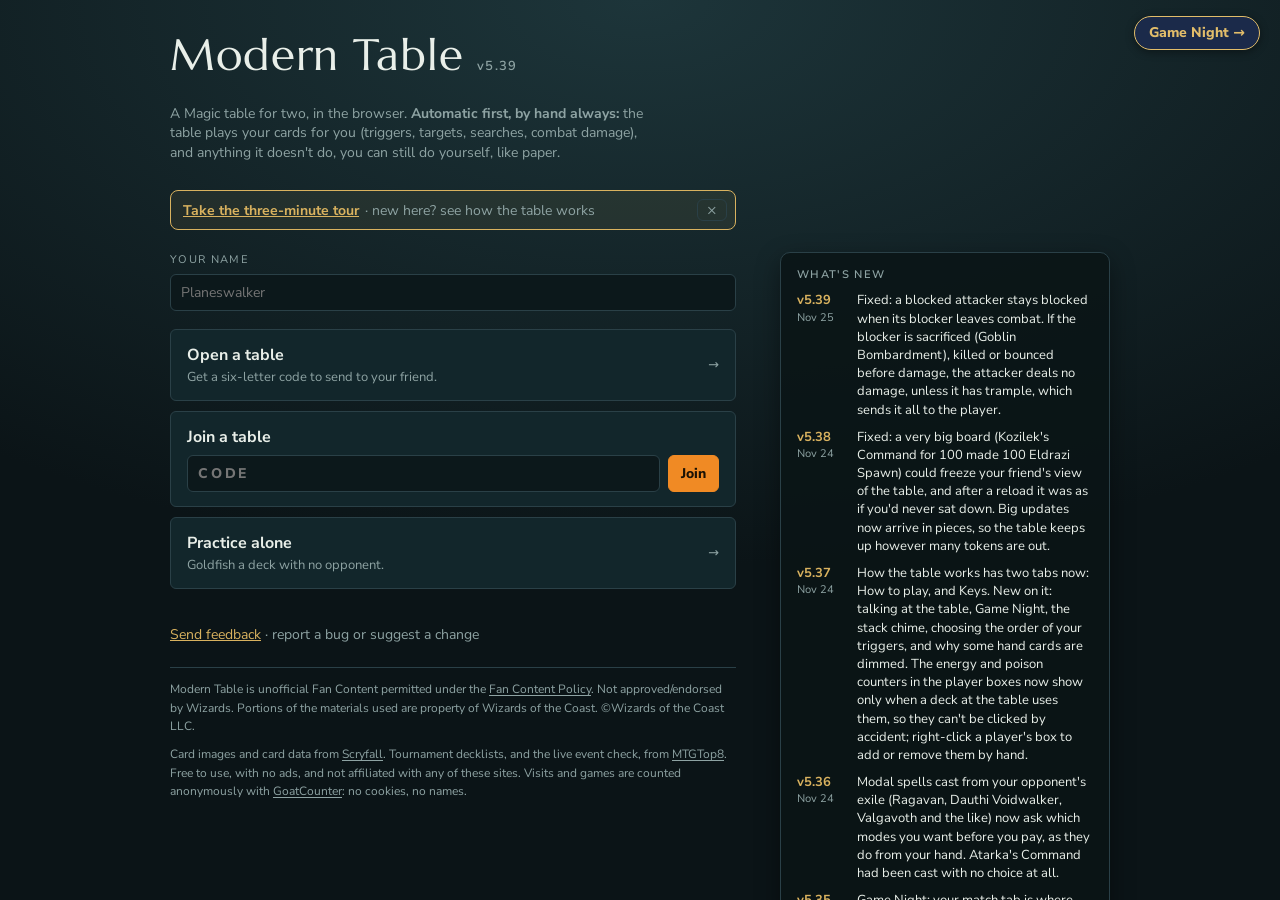
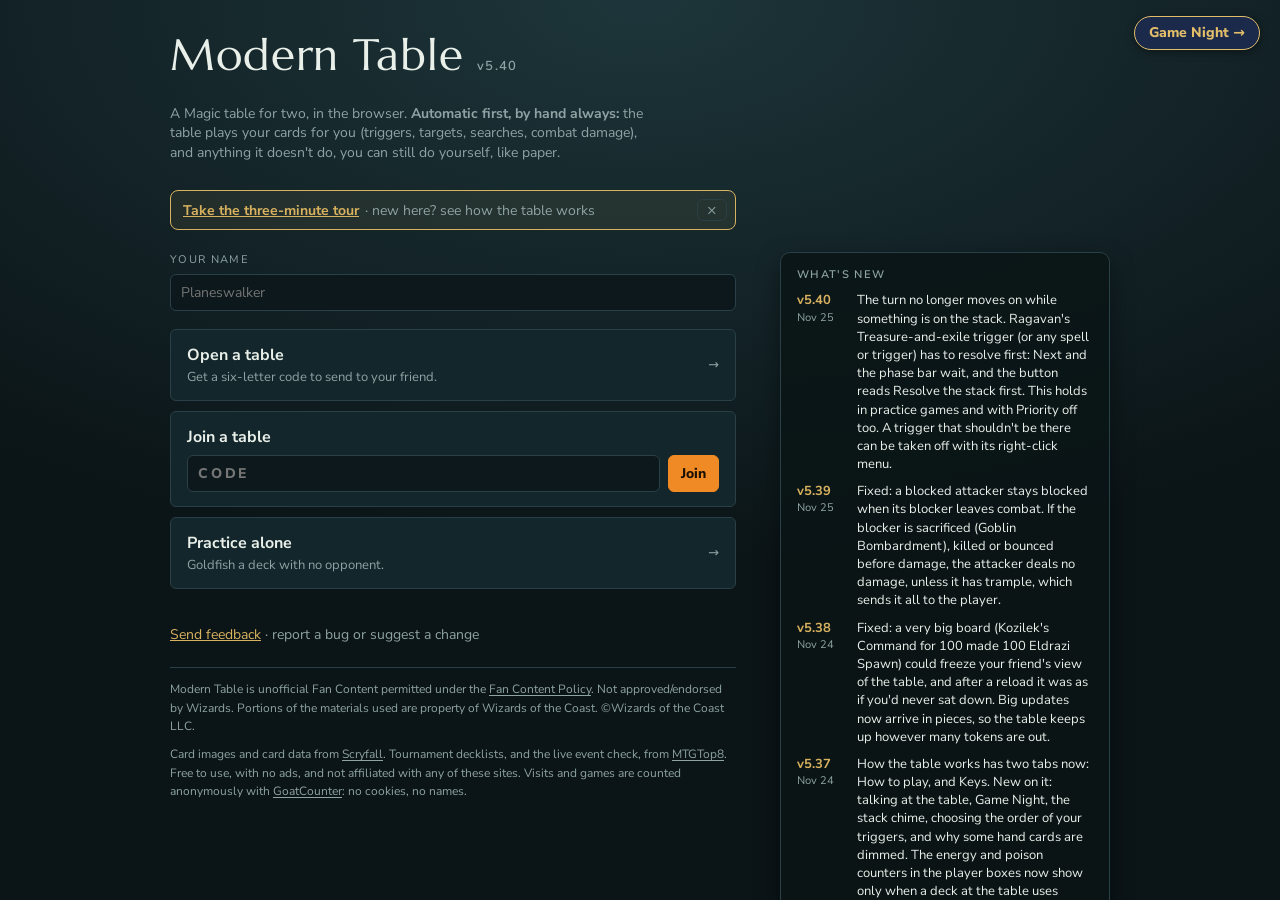
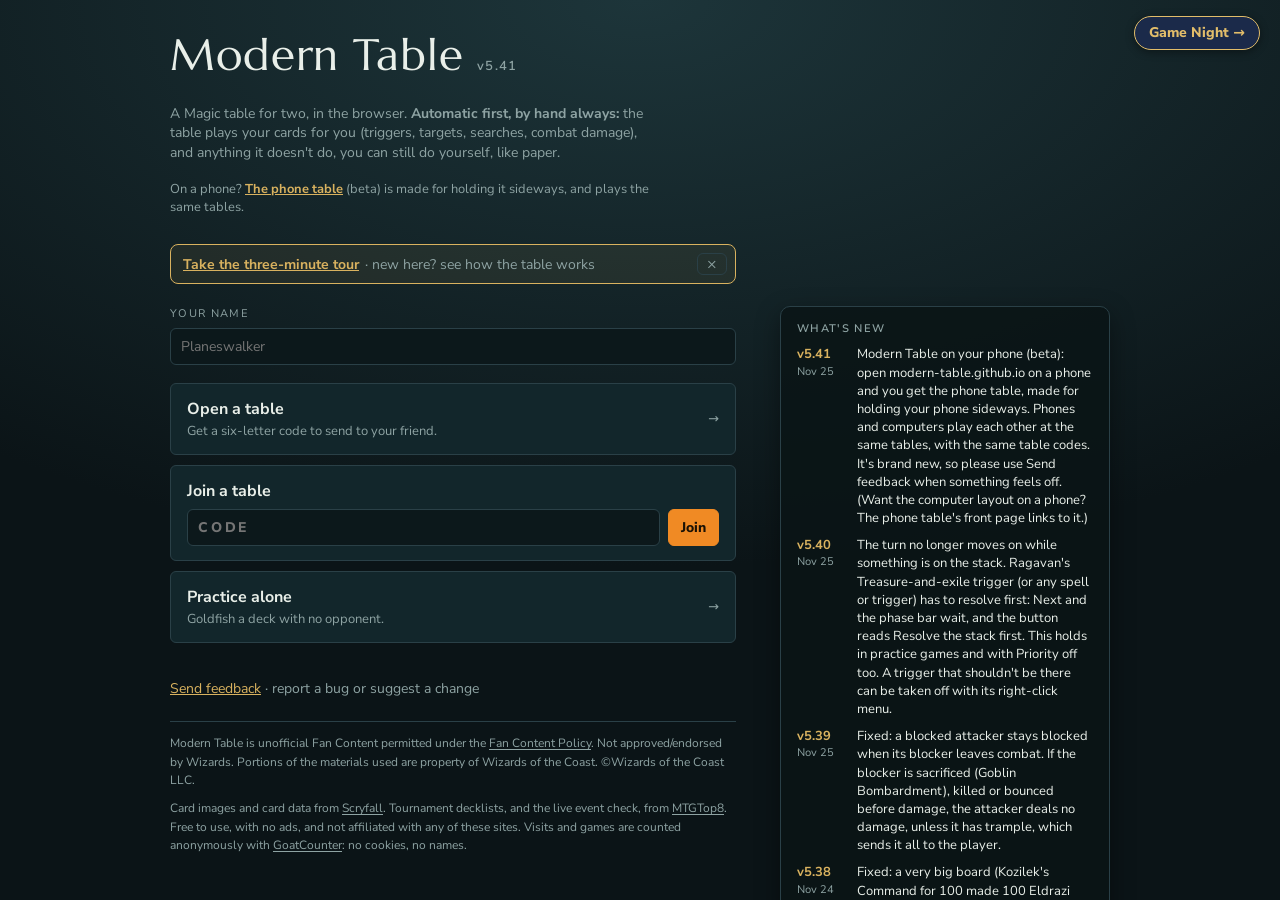
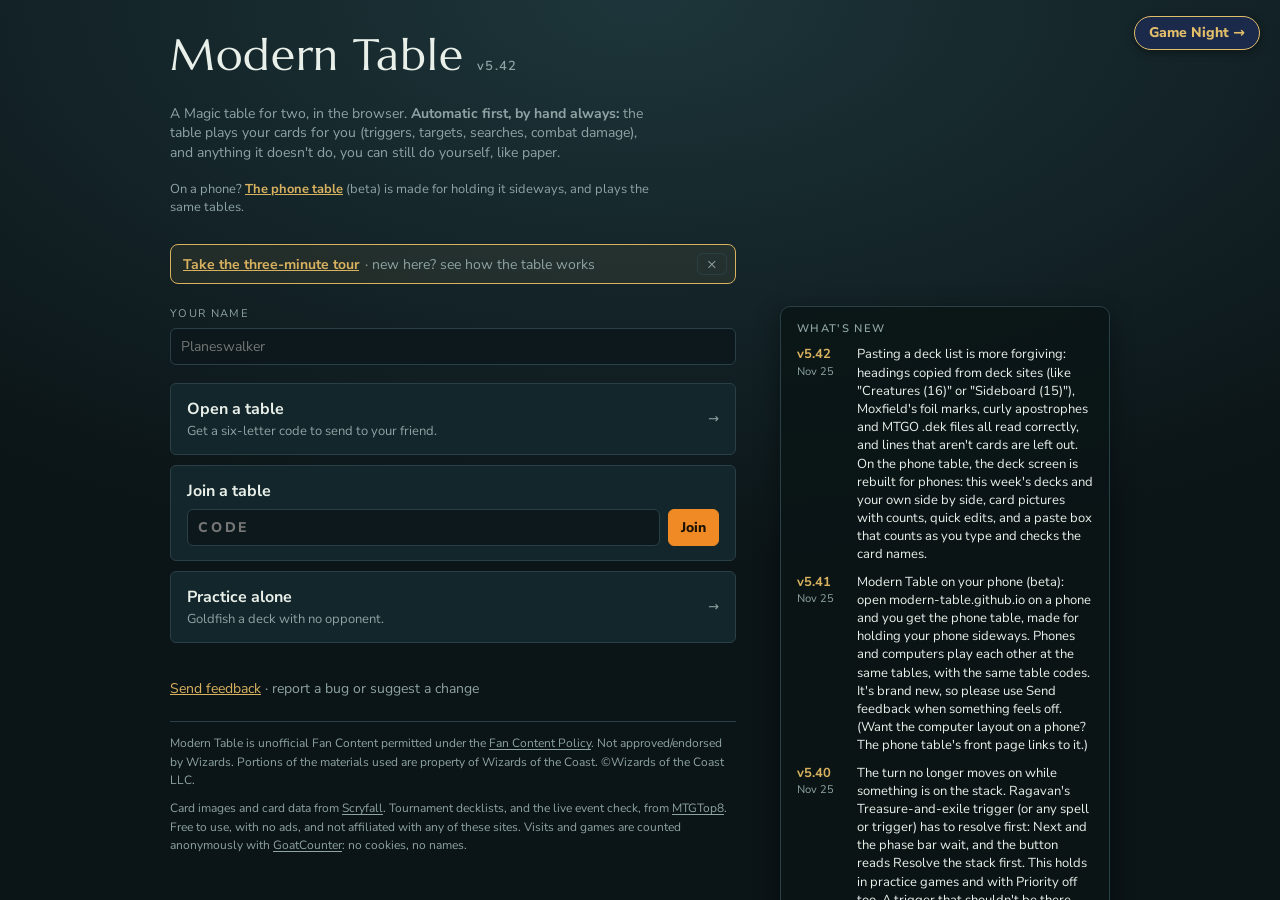
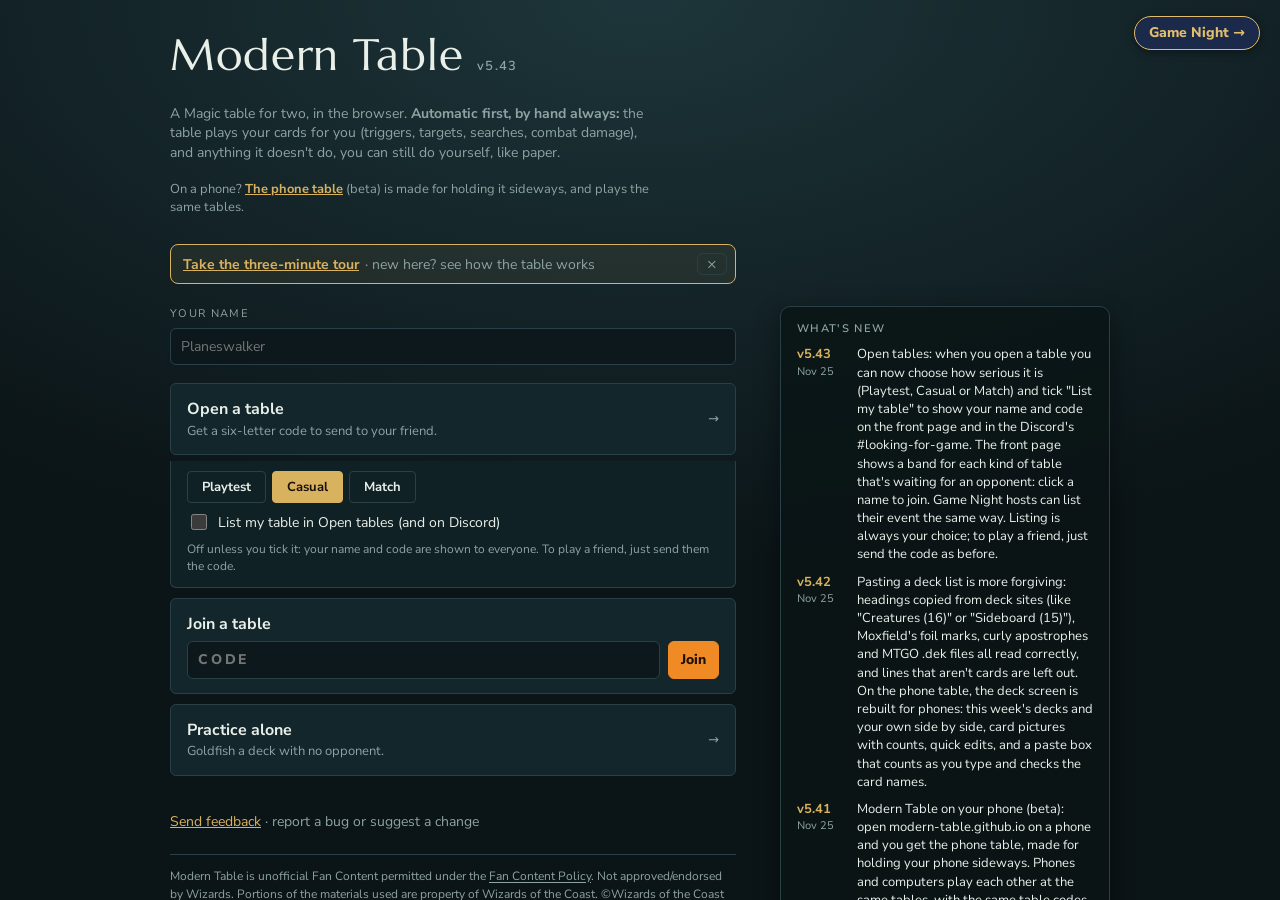
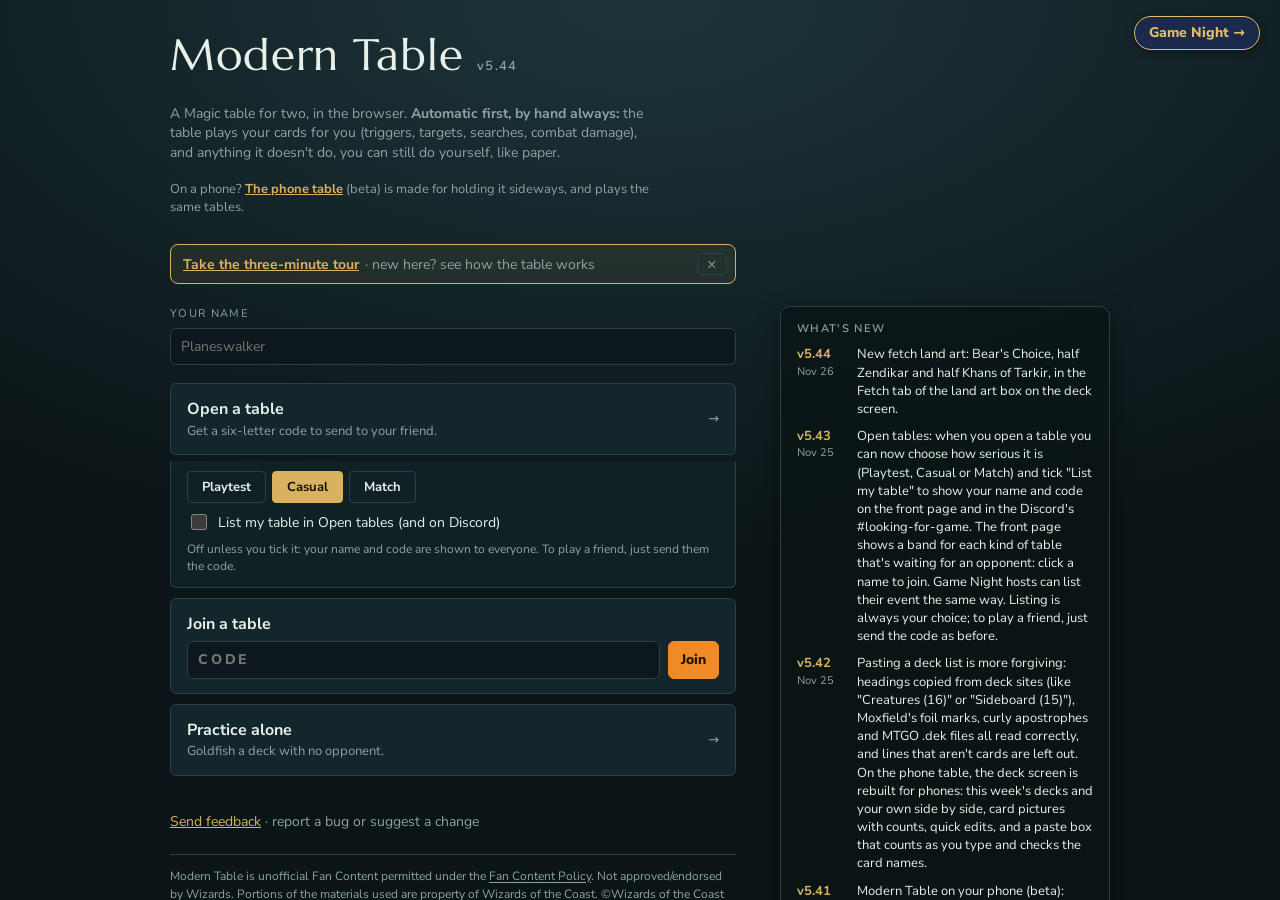
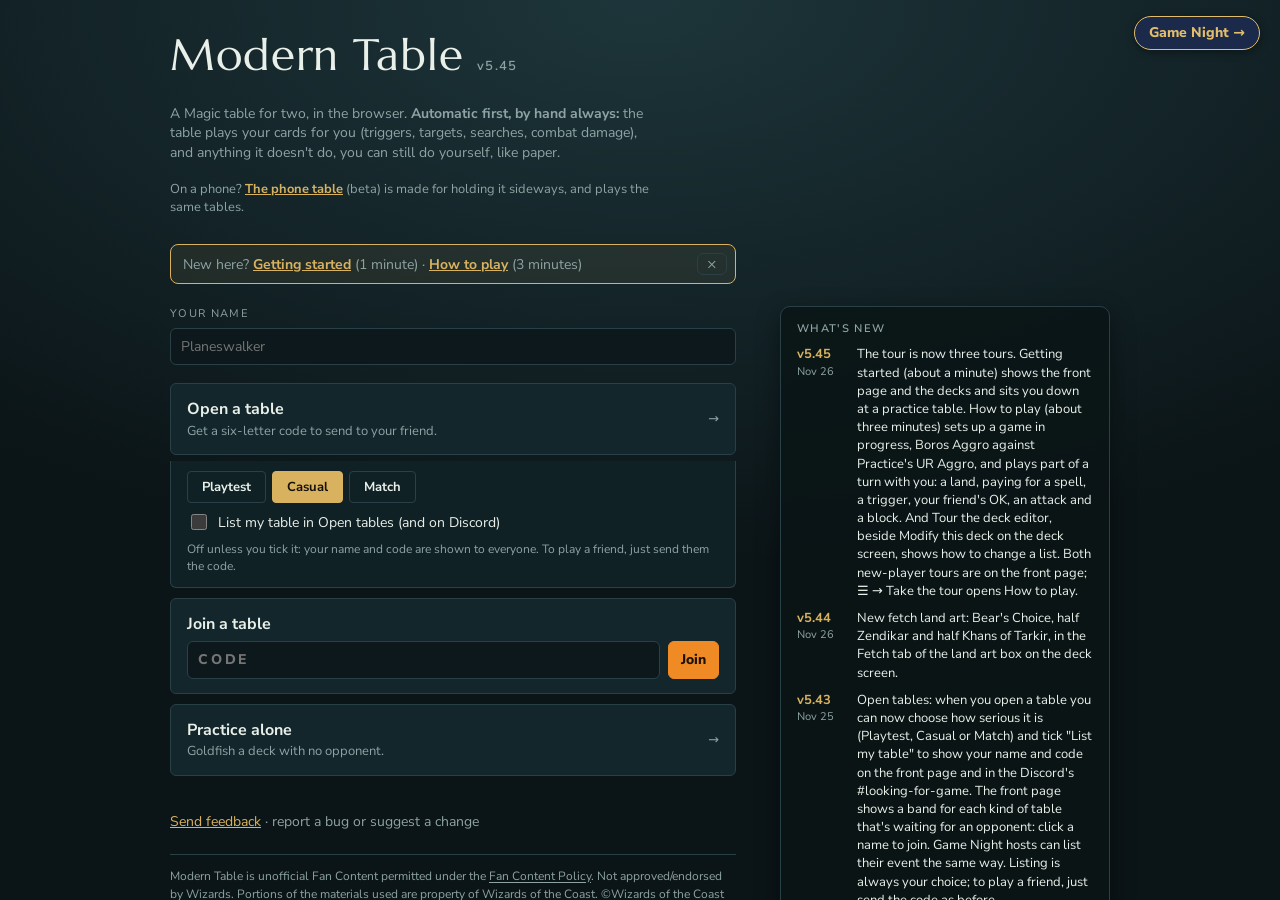
